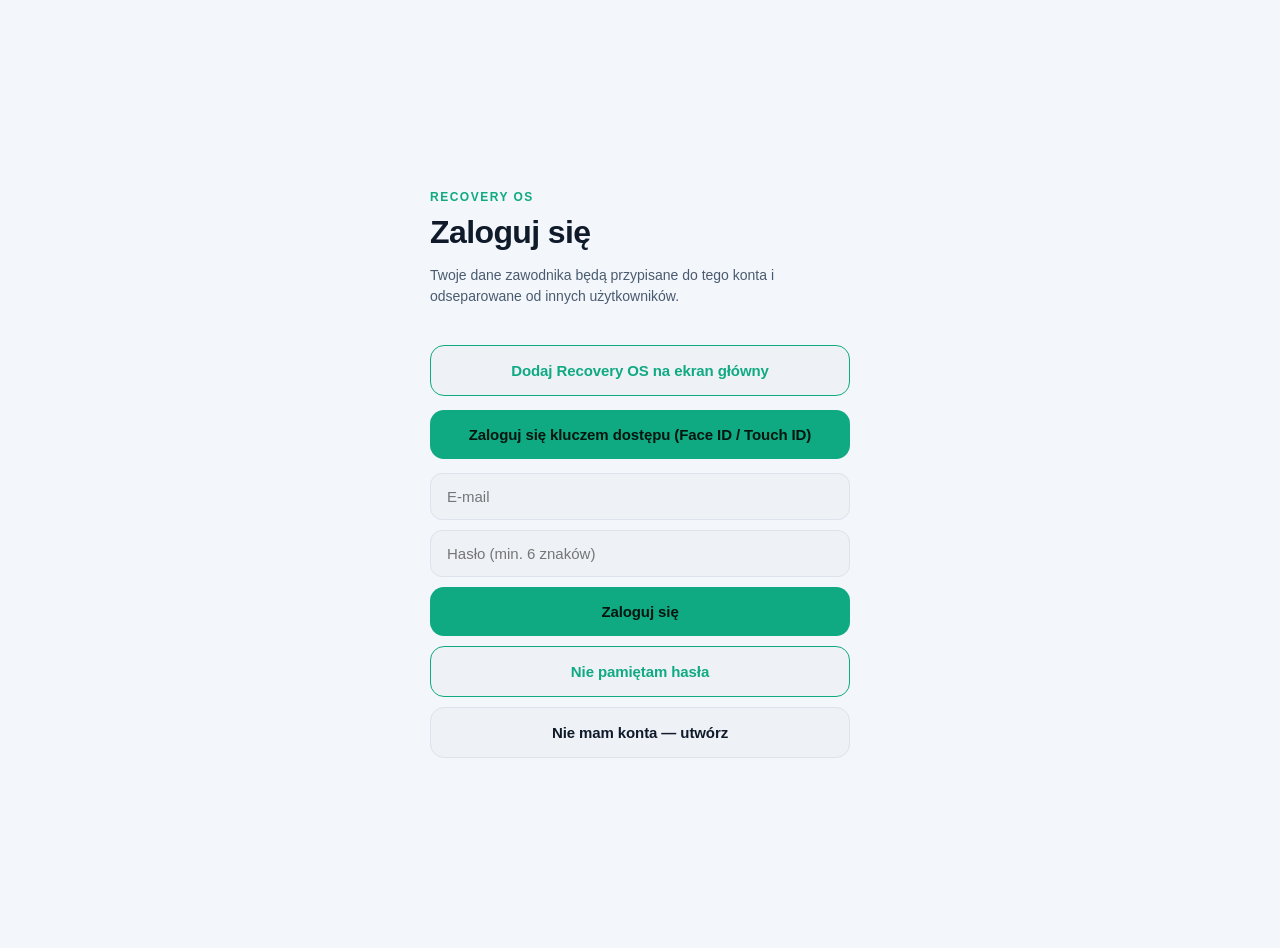
==== app/index.html @ 905522fc "Recovery OS 1.4.0: regulamin, polityka zgodna z aplikacja, pomoc, przywracanie danych, instrukcja in" ====
<!DOCTYPE html>
<html lang="pl">
<head>
<meta charset="utf-8" />
<meta name="viewport" content="width=device-width, initial-scale=1, viewport-fit=cover" />
<link rel="apple-touch-icon" href="[data-uri]" />
<meta name="apple-mobile-web-app-capable" content="yes" />
<meta name="apple-mobile-web-app-status-bar-style" content="black-translucent" />
<meta name="apple-mobile-web-app-title" content="Recovery OS" />
<meta name="theme-color" content="#0A0E13" />
<meta http-equiv="Cache-Control" content="no-cache, no-store, must-revalidate" />
<meta http-equiv="Pragma" content="no-cache" />
<meta http-equiv="Expires" content="0" />
<title>Recovery OS</title>
<style>
  /* 1.3.3: obcinanie w poziomie i blokada „przeciągnij, by odświeżyć” tylko na <html> (przechodzą na cały ekran).
     Wcześniej overflow-x: hidden na html I body robiło z <body> osobny obszar przewijania, a overscroll-behavior na nim
     mogło blokować przewijanie palcem po treści na Androidzie (działało tylko na dolnym pasku). clip nie tworzy obszaru przewijania. */
  html, body { margin: 0; padding: 0; background: transparent; width: 100%; }
  html { overflow-x: hidden; overscroll-behavior-y: none; }
  body { overflow-x: clip; -webkit-font-smoothing: antialiased; }
  #root { min-height: 100vh; }
  /* 1.0.5: powiększanie jest dozwolone; na ekranach dotykowych pola mają 16 px, żeby iOS nie powiększał widoku przy wpisywaniu */
  @media (pointer: coarse) { input, select, textarea { font-size: 16px !important; } }
  #boot {
    color: #9BA1AD; font-family: -apple-system, sans-serif; font-size: 14px;
    display: flex; align-items: center; justify-content: center;
    min-height: 100vh; text-align: center; padding: 24px;
  }
</style>
<script>
  /* 1.0.6: tło ekranu startowego zgodne z motywem (ten sam klucz co w aplikacji) */
  (function(){ try { var p = localStorage.getItem("ro_theme"); var light = p === "light" || (p !== "dark" && window.matchMedia && window.matchMedia("(prefers-color-scheme: light)").matches);
    document.documentElement.style.background = light ? "#F3F6FA" : "#0F1726"; document.documentElement.style.colorScheme = light ? "light" : "dark"; } catch (e) {} })();
</script>
<script>
/* ------------------------------------------------------------------
   Warstwa zapisu dla zwyklej przegladarki.
   W aplikacji Claude dane trzyma window.storage. Tutaj go nie ma,
   wiec podstawiamy localStorage z tym samym (asynchronicznym) API.
   UWAGA: to inne miejsce zapisu niz wersja w Claude — historia sie
   nie synchronizuje miedzy nimi.
------------------------------------------------------------------ */
(function () {
  var PREFIX = "recovery-os:";
  if (window.storage) return;
  window.storage = {
    get: function (key) {
      return new Promise(function (resolve, reject) {
        try {
          var raw = localStorage.getItem(PREFIX + key);
          if (raw === null) { reject(new Error("not found")); return; }
          resolve({ key: key, value: raw, shared: false });
        } catch (e) { reject(e); }
      });
    },
    set: function (key, value) {
      return new Promise(function (resolve, reject) {
        try {
          localStorage.setItem(PREFIX + key, value);
          resolve({ key: key, value: value, shared: false });
        } catch (e) { reject(e); }
      });
    },
    delete: function (key) {
      return new Promise(function (resolve) {
        localStorage.removeItem(PREFIX + key);
        resolve({ key: key, deleted: true, shared: false });
      });
    },
    list: function (prefix) {
      return new Promise(function (resolve) {
        var keys = [];
        for (var i = 0; i < localStorage.length; i++) {
          var k = localStorage.key(i);
          if (k && k.indexOf(PREFIX) === 0) {
            var bare = k.slice(PREFIX.length);
            if (!prefix || bare.indexOf(prefix) === 0) keys.push(bare);
          }
        }
        resolve({ keys: keys, prefix: prefix, shared: false });
      });
    }
  };
})();

function reportBootError(title, err, extra) {
  var boot = document.getElementById("boot");
  if (!boot || boot.dataset.reported) return;
  boot.dataset.reported = "1";
  var msg = (err && err.message) ? err.message : String(err);
  var stack = (err && err.stack) ? err.stack.split(String.fromCharCode(10)).slice(0, 6).join(String.fromCharCode(10)) : "";
  var NL = String.fromCharCode(10);
  boot.style.textAlign = "left";
  boot.style.fontFamily = "monospace";
  boot.style.fontSize = "12px";
  boot.style.whiteSpace = "pre-wrap";
  boot.style.wordBreak = "break-word";
  boot.textContent = title + ":" + NL + NL + msg + (extra ? NL + NL + extra : "") + (stack ? NL + NL + stack : "");
}
window.addEventListener("error", function (e) {
  reportBootError("Blad uruchomienia", e.error || new Error(e.message || "blad"),
    e.filename ? e.filename + ":" + e.lineno : null);
});
window.addEventListener("unhandledrejection", function (e) {
  reportBootError("Blad ladowania modulu", e.reason || new Error("nieznany"));
});
setTimeout(function () {
  var boot = document.getElementById("boot");
  if (boot && !boot.dataset.reported) {
    reportBootError("Aplikacja nie wystartowala w 15 sekund",
      new Error("Najczestsza przyczyna: brak internetu przy pierwszym otwarciu - biblioteki ladowane sa z sieci."),
      "Sprobuj odswiezyc przy dzialajacym polaczeniu.");
  }
}, 15000);
</script>
</head>
<body>
<div id="root"><div id="boot">Wczytywanie Recovery OS…</div></div>

<script>
// Wykrywamy link odzyskiwania PRZED uruchomieniem Supabase.
// Supabase może bardzo szybko przetworzyć hash i zmienić URL, więc nie
// możemy polegać wyłącznie na późniejszym odczycie window.location.
(function () {
  try {
    var hashText = String(window.location.hash || "").replace(/^#/, "");
    var queryText = String(window.location.search || "").replace(/^\?/, "");
    var hash = new URLSearchParams(hashText);
    var query = new URLSearchParams(queryText);
    var typeParam = hash.get("type") || query.get("type");
    var isRecovery = typeParam === "recovery";
    // Fallback tylko gdy Supabase w ogóle nie przekazał parametru "type" —
    // w przeciwnym razie linki potwierdzenia rejestracji (type=signup) albo
    // magic-link (type=magiclink) też mają access_token/refresh_token w hashu
    // i zostałyby błędnie potraktowane jako reset hasła.
    if (!typeParam && hash.get("access_token") && hash.get("refresh_token")) {
      isRecovery = true;
    }
    window.__recoveryOSRecoveryLink = !!isRecovery;
  } catch (_) {
    window.__recoveryOSRecoveryLink = false;
  }
})();
</script>

<script type="module">
(()=>{var MH=Object.create;var ob=Object.defineProperty;var FH=Object.getOwnPropertyDescriptor;var $H=Object.getOwnPropertyNames;var WH=Object.getPrototypeOf,UH=Object.prototype.hasOwnProperty;var K=(e,t)=>()=>{try{return t||e((t={exports:{}}).exports,t),t.exports}catch(n){throw t=0,n}},HH=(e,t)=>{for(var n in t)ob(e,n,{get:t[n],enumerable:!0})},qH=(e,t,n,r)=>{if(t&&typeof t=="object"||typeof t=="function")for(let a of $H(t))!UH.call(e,a)&&a!==n&&ob(e,a,{get:()=>t[a],enumerable:!(r=FH(t,a))||r.enumerable});return e};var ie=(e,t,n)=>(n=e!=null?MH(WH(e)):{},qH(t||!e||!e.__esModule?ob(n,"default",{value:e,enumerable:!0}):n,e));var Gj=K(Ve=>{"use strict";var Ad=Symbol.for("react.element"),KH=Symbol.for("react.portal"),GH=Symbol.for("react.fragment"),VH=Symbol.for("react.strict_mode"),ZH=Symbol.for("react.profiler"),YH=Symbol.for("react.provider"),JH=Symbol.for("react.context"),XH=Symbol.for("react.forward_ref"),QH=Symbol.for("react.suspense"),e6=Symbol.for("react.memo"),t6=Symbol.for("react.lazy"),Dj=Symbol.iterator;function n6(e){return e===null||typeof e!="object"?null:(e=Dj&&e[Dj]||e["@@iterator"],typeof e=="function"?e:null)}var Mj={isMounted:function(){return!1},enqueueForceUpdate:function(){},enqueueReplaceState:function(){},enqueueSetState:function(){}},Fj=Object.assign,$j={};function Zs(e,t,n){this.props=e,this.context=t,this.refs=$j,this.updater=n||Mj}Zs.prototype.isReactComponent={};Zs.prototype.setState=function(e,t){if(typeof e!="object"&&typeof e!="function"&&e!=null)throw Error("setState(...): takes an object of state variables to update or a function which returns an object of state variables.");this.updater.enqueueSetState(this,e,t,"setState")};Zs.prototype.forceUpdate=function(e){this.updater.enqueueForceUpdate(this,e,"forceUpdate")};function Wj(){}Wj.prototype=Zs.prototype;function lb(e,t,n){this.props=e,this.context=t,this.refs=$j,this.updater=n||Mj}var sb=lb.prototype=new Wj;sb.constructor=lb;Fj(sb,Zs.prototype);sb.isPureReactComponent=!0;var Bj=Array.isArray,Uj=Object.prototype.hasOwnProperty,cb={current:null},Hj={key:!0,ref:!0,__self:!0,__source:!0};function qj(e,t,n){var r,a={},i=null,l=null;if(t!=null)for(r in t.ref!==void 0&&(l=t.ref),t.key!==void 0&&(i=""+t.key),t)Uj.call(t,r)&&!Hj.hasOwnProperty(r)&&(a[r]=t[r]);var s=arguments.length-2;if(s===1)a.children=n;else if(1<s){for(var c=Array(s),u=0;u<s;u++)c[u]=arguments[u+2];a.children=c}if(e&&e.defaultProps)for(r in s=e.defaultProps,s)a[r]===void 0&&(a[r]=s[r]);return{$$typeof:Ad,type:e,key:i,ref:l,props:a,_owner:cb.current}}function r6(e,t){return{$$typeof:Ad,type:e.type,key:t,ref:e.ref,props:e.props,_owner:e._owner}}function ub(e){return typeof e=="object"&&e!==null&&e.$$typeof===Ad}function a6(e){var t={"=":"=0",":":"=2"};return"$"+e.replace(/[=:]/g,function(n){return t[n]})}var Nj=/\/+/g;function ib(e,t){return typeof e=="object"&&e!==null&&e.key!=null?a6(""+e.key):t.toString(36)}function Uh(e,t,n,r,a){var i=typeof e;(i==="undefined"||i==="boolean")&&(e=null);var l=!1;if(e===null)l=!0;else switch(i){case"string":case"number":l=!0;break;case"object":switch(e.$$typeof){case Ad:case KH:l=!0}}if(l)return l=e,a=a(l),e=r===""?"."+ib(l,0):r,Bj(a)?(n="",e!=null&&(n=e.replace(Nj,"$&/")+"/"),Uh(a,t,n,"",function(u){return u})):a!=null&&(ub(a)&&(a=r6(a,n+(!a.key||l&&l.key===a.key?"":(""+a.key).replace(Nj,"$&/")+"/")+e)),t.push(a)),1;if(l=0,r=r===""?".":r+":",Bj(e))for(var s=0;s<e.length;s++){i=e[s];var c=r+ib(i,s);l+=Uh(i,t,n,c,a)}else if(c=n6(e),typeof c=="function")for(e=c.call(e),s=0;!(i=e.next()).done;)i=i.value,c=r+ib(i,s++),l+=Uh(i,t,n,c,a);else if(i==="object")throw t=String(e),Error("Objects are not valid as a React child (found: "+(t==="[object Object]"?"object with keys {"+Object.keys(e).join(", ")+"}":t)+"). If you meant to render a collection of children, use an array instead.");return l}function Wh(e,t,n){if(e==null)return e;var r=[],a=0;return Uh(e,r,"","",function(i){return t.call(n,i,a++)}),r}function o6(e){if(e._status===-1){var t=e._result;t=t(),t.then(function(n){(e._status===0||e._status===-1)&&(e._status=1,e._result=n)},function(n){(e._status===0||e._status===-1)&&(e._status=2,e._result=n)}),e._status===-1&&(e._status=0,e._result=t)}if(e._status===1)return e._result.default;throw e._result}var tr={current:null},Hh={transition:null},i6={ReactCurrentDispatcher:tr,ReactCurrentBatchConfig:Hh,ReactCurrentOwner:cb};function Kj(){throw Error("act(...) is not supported in production builds of React.")}Ve.Children={map:Wh,forEach:function(e,t,n){Wh(e,function(){t.apply(this,arguments)},n)},count:function(e){var t=0;return Wh(e,function(){t++}),t},toArray:function(e){return Wh(e,function(t){return t})||[]},only:function(e){if(!ub(e))throw Error("React.Children.only expected to receive a single React element child.");return e}};Ve.Component=Zs;Ve.Fragment=GH;Ve.Profiler=ZH;Ve.PureComponent=lb;Ve.StrictMode=VH;Ve.Suspense=QH;Ve.__SECRET_INTERNALS_DO_NOT_USE_OR_YOU_WILL_BE_FIRED=i6;Ve.act=Kj;Ve.cloneElement=function(e,t,n){if(e==null)throw Error("React.cloneElement(...): The argument must be a React element, but you passed "+e+".");var r=Fj({},e.props),a=e.key,i=e.ref,l=e._owner;if(t!=null){if(t.ref!==void 0&&(i=t.ref,l=cb.current),t.key!==void 0&&(a=""+t.key),e.type&&e.type.defaultProps)var s=e.type.defaultProps;for(c in t)Uj.call(t,c)&&!Hj.hasOwnProperty(c)&&(r[c]=t[c]===void 0&&s!==void 0?s[c]:t[c])}var c=arguments.length-2;if(c===1)r.children=n;else if(1<c){s=Array(c);for(var u=0;u<c;u++)s[u]=arguments[u+2];r.children=s}return{$$typeof:Ad,type:e.type,key:a,ref:i,props:r,_owner:l}};Ve.createContext=function(e){return e={$$typeof:JH,_currentValue:e,_currentValue2:e,_threadCount:0,Provider:null,Consumer:null,_defaultValue:null,_globalName:null},e.Provider={$$typeof:YH,_context:e},e.Consumer=e};Ve.createElement=qj;Ve.createFactory=function(e){var t=qj.bind(null,e);return t.type=e,t};Ve.createRef=function(){return{current:null}};Ve.forwardRef=function(e){return{$$typeof:XH,render:e}};Ve.isValidElement=ub;Ve.lazy=function(e){return{$$typeof:t6,_payload:{_status:-1,_result:e},_init:o6}};Ve.memo=function(e,t){return{$$typeof:e6,type:e,compare:t===void 0?null:t}};Ve.startTransition=function(e){var t=Hh.transition;Hh.transition={};try{e()}finally{Hh.transition=t}};Ve.unstable_act=Kj;Ve.useCallback=function(e,t){return tr.current.useCallback(e,t)};Ve.useContext=function(e){return tr.current.useContext(e)};Ve.useDebugValue=function(){};Ve.useDeferredValue=function(e){return tr.current.useDeferredValue(e)};Ve.useEffect=function(e,t){return tr.current.useEffect(e,t)};Ve.useId=function(){return tr.current.useId()};Ve.useImperativeHandle=function(e,t,n){return tr.current.useImperativeHandle(e,t,n)};Ve.useInsertionEffect=function(e,t){return tr.current.useInsertionEffect(e,t)};Ve.useLayoutEffect=function(e,t){return tr.current.useLayoutEffect(e,t)};Ve.useMemo=function(e,t){return tr.current.useMemo(e,t)};Ve.useReducer=function(e,t,n){return tr.current.useReducer(e,t,n)};Ve.useRef=function(e){return tr.current.useRef(e)};Ve.useState=function(e){return tr.current.useState(e)};Ve.useSyncExternalStore=function(e,t,n){return tr.current.useSyncExternalStore(e,t,n)};Ve.useTransition=function(){return tr.current.useTransition()};Ve.version="18.3.1"});var $e=K((Zwe,Vj)=>{"use strict";Vj.exports=Gj()});var nr=K((Jwe,Yj)=>{var s6=Array.isArray;Yj.exports=s6});var db=K((Xwe,Jj)=>{var c6=typeof global=="object"&&global&&global.Object===Object&&global;Jj.exports=c6});var Ca=K((Qwe,Xj)=>{var u6=db(),d6=typeof self=="object"&&self&&self.Object===Object&&self,f6=u6||d6||Function("return this")();Xj.exports=f6});var Ys=K((e0e,Qj)=>{var p6=Ca(),m6=p6.Symbol;Qj.exports=m6});var rT=K((t0e,nT)=>{var eT=Ys(),tT=Object.prototype,h6=tT.hasOwnProperty,y6=tT.toString,_d=eT?eT.toStringTag:void 0;function g6(e){var t=h6.call(e,_d),n=e[_d];try{e[_d]=void 0;var r=!0}catch{}var a=y6.call(e);return r&&(t?e[_d]=n:delete e[_d]),a}nT.exports=g6});var oT=K((n0e,aT)=>{var v6=Object.prototype,w6=v6.toString;function b6(e){return w6.call(e)}aT.exports=b6});var to=K((r0e,sT)=>{var iT=Ys(),x6=rT(),k6=oT(),E6="[object Null]",z6="[object Undefined]",lT=iT?iT.toStringTag:void 0;function S6(e){return e==null?e===void 0?z6:E6:lT&&lT in Object(e)?x6(e):k6(e)}sT.exports=S6});var no=K((a0e,cT)=>{function C6(e){return e!=null&&typeof e=="object"}cT.exports=C6});var jl=K((o0e,uT)=>{var j6=to(),T6=no(),I6="[object Symbol]";function A6(e){return typeof e=="symbol"||T6(e)&&j6(e)==I6}uT.exports=A6});var qh=K((i0e,dT)=>{var _6=nr(),O6=jl(),L6=/\.|\[(?:[^[\]]*|(["'])(?:(?!\1)[^\\]|\\.)*?\1)\]/,P6=/^\w*$/;function R6(e,t){if(_6(e))return!1;var n=typeof e;return n=="number"||n=="symbol"||n=="boolean"||e==null||O6(e)?!0:P6.test(e)||!L6.test(e)||t!=null&&e in Object(t)}dT.exports=R6});var na=K((l0e,fT)=>{function D6(e){var t=typeof e;return e!=null&&(t=="object"||t=="function")}fT.exports=D6});var Kt=K((s0e,pT)=>{var B6=to(),N6=na(),M6="[object AsyncFunction]",F6="[object Function]",$6="[object GeneratorFunction]",W6="[object Proxy]";function U6(e){if(!N6(e))return!1;var t=B6(e);return t==F6||t==$6||t==M6||t==W6}pT.exports=U6});var hT=K((c0e,mT)=>{var H6=Ca(),q6=H6["__core-js_shared__"];mT.exports=q6});var vT=K((u0e,gT)=>{var fb=hT(),yT=(function(){var e=/[^.]+$/.exec(fb&&fb.keys&&fb.keys.IE_PROTO||"");return e?"Symbol(src)_1."+e:""})();function K6(e){return!!yT&&yT in e}gT.exports=K6});var pb=K((d0e,wT)=>{var G6=Function.prototype,V6=G6.toString;function Z6(e){if(e!=null){try{return V6.call(e)}catch{}try{return e+""}catch{}}return""}wT.exports=Z6});var xT=K((f0e,bT)=>{var Y6=Kt(),J6=vT(),X6=na(),Q6=pb(),eq=/[\\^$.*+?()[\]{}|]/g,tq=/^\[object .+?Constructor\]$/,nq=Function.prototype,rq=Object.prototype,aq=nq.toString,oq=rq.hasOwnProperty,iq=RegExp("^"+aq.call(oq).replace(eq,"\\$&").replace(/hasOwnProperty|(function).*?(?=\\\()| for .+?(?=\\\])/g,"$1.*?")+"$");function lq(e){if(!X6(e)||J6(e))return!1;var t=Y6(e)?iq:tq;return t.test(Q6(e))}bT.exports=lq});var ET=K((p0e,kT)=>{function sq(e,t){return e?.[t]}kT.exports=sq});var ki=K((m0e,zT)=>{var cq=xT(),uq=ET();function dq(e,t){var n=uq(e,t);return cq(n)?n:void 0}zT.exports=dq});var Od=K((h0e,ST)=>{var fq=ki(),pq=fq(Object,"create");ST.exports=pq});var TT=K((y0e,jT)=>{var CT=Od();function mq(){this.__data__=CT?CT(null):{},this.size=0}jT.exports=mq});var AT=K((g0e,IT)=>{function hq(e){var t=this.has(e)&&delete this.__data__[e];return this.size-=t?1:0,t}IT.exports=hq});var OT=K((v0e,_T)=>{var yq=Od(),gq="__lodash_hash_undefined__",vq=Object.prototype,wq=vq.hasOwnProperty;function bq(e){var t=this.__data__;if(yq){var n=t[e];return n===gq?void 0:n}return wq.call(t,e)?t[e]:void 0}_T.exports=bq});var PT=K((w0e,LT)=>{var xq=Od(),kq=Object.prototype,Eq=kq.hasOwnProperty;function zq(e){var t=this.__data__;return xq?t[e]!==void 0:Eq.call(t,e)}LT.exports=zq});var DT=K((b0e,RT)=>{var Sq=Od(),Cq="__lodash_hash_undefined__";function jq(e,t){var n=this.__data__;return this.size+=this.has(e)?0:1,n[e]=Sq&&t===void 0?Cq:t,this}RT.exports=jq});var NT=K((x0e,BT)=>{var Tq=TT(),Iq=AT(),Aq=OT(),_q=PT(),Oq=DT();function Js(e){var t=-1,n=e==null?0:e.length;for(this.clear();++t<n;){var r=e[t];this.set(r[0],r[1])}}Js.prototype.clear=Tq;Js.prototype.delete=Iq;Js.prototype.get=Aq;Js.prototype.has=_q;Js.prototype.set=Oq;BT.exports=Js});var FT=K((k0e,MT)=>{function Lq(){this.__data__=[],this.size=0}MT.exports=Lq});var Kh=K((E0e,$T)=>{function Pq(e,t){return e===t||e!==e&&t!==t}$T.exports=Pq});var Ld=K((z0e,WT)=>{var Rq=Kh();function Dq(e,t){for(var n=e.length;n--;)if(Rq(e[n][0],t))return n;return-1}WT.exports=Dq});var HT=K((S0e,UT)=>{var Bq=Ld(),Nq=Array.prototype,Mq=Nq.splice;function Fq(e){var t=this.__data__,n=Bq(t,e);if(n<0)return!1;var r=t.length-1;return n==r?t.pop():Mq.call(t,n,1),--this.size,!0}UT.exports=Fq});var KT=K((C0e,qT)=>{var $q=Ld();function Wq(e){var t=this.__data__,n=$q(t,e);return n<0?void 0:t[n][1]}qT.exports=Wq});var VT=K((j0e,GT)=>{var Uq=Ld();function Hq(e){return Uq(this.__data__,e)>-1}GT.exports=Hq});var YT=K((T0e,ZT)=>{var qq=Ld();function Kq(e,t){var n=this.__data__,r=qq(n,e);return r<0?(++this.size,n.push([e,t])):n[r][1]=t,this}ZT.exports=Kq});var Pd=K((I0e,JT)=>{var Gq=FT(),Vq=HT(),Zq=KT(),Yq=VT(),Jq=YT();function Xs(e){var t=-1,n=e==null?0:e.length;for(this.clear();++t<n;){var r=e[t];this.set(r[0],r[1])}}Xs.prototype.clear=Gq;Xs.prototype.delete=Vq;Xs.prototype.get=Zq;Xs.prototype.has=Yq;Xs.prototype.set=Jq;JT.exports=Xs});var Gh=K((A0e,XT)=>{var Xq=ki(),Qq=Ca(),e7=Xq(Qq,"Map");XT.exports=e7});var tI=K((_0e,eI)=>{var QT=NT(),t7=Pd(),n7=Gh();function r7(){this.size=0,this.__data__={hash:new QT,map:new(n7||t7),string:new QT}}eI.exports=r7});var rI=K((O0e,nI)=>{function a7(e){var t=typeof e;return t=="string"||t=="number"||t=="symbol"||t=="boolean"?e!=="__proto__":e===null}nI.exports=a7});var Rd=K((L0e,aI)=>{var o7=rI();function i7(e,t){var n=e.__data__;return o7(t)?n[typeof t=="string"?"string":"hash"]:n.map}aI.exports=i7});var iI=K((P0e,oI)=>{var l7=Rd();function s7(e){var t=l7(this,e).delete(e);return this.size-=t?1:0,t}oI.exports=s7});var sI=K((R0e,lI)=>{var c7=Rd();function u7(e){return c7(this,e).get(e)}lI.exports=u7});var uI=K((D0e,cI)=>{var d7=Rd();function f7(e){return d7(this,e).has(e)}cI.exports=f7});var fI=K((B0e,dI)=>{var p7=Rd();function m7(e,t){var n=p7(this,e),r=n.size;return n.set(e,t),this.size+=n.size==r?0:1,this}dI.exports=m7});var Vh=K((N0e,pI)=>{var h7=tI(),y7=iI(),g7=sI(),v7=uI(),w7=fI();function Qs(e){var t=-1,n=e==null?0:e.length;for(this.clear();++t<n;){var r=e[t];this.set(r[0],r[1])}}Qs.prototype.clear=h7;Qs.prototype.delete=y7;Qs.prototype.get=g7;Qs.prototype.has=v7;Qs.prototype.set=w7;pI.exports=Qs});var hb=K((M0e,hI)=>{var mI=Vh(),b7="Expected a function";function mb(e,t){if(typeof e!="function"||t!=null&&typeof t!="function")throw new TypeError(b7);var n=function(){var r=arguments,a=t?t.apply(this,r):r[0],i=n.cache;if(i.has(a))return i.get(a);var l=e.apply(this,r);return n.cache=i.set(a,l)||i,l};return n.cache=new(mb.Cache||mI),n}mb.Cache=mI;hI.exports=mb});var gI=K((F0e,yI)=>{var x7=hb(),k7=500;function E7(e){var t=x7(e,function(r){return n.size===k7&&n.clear(),r}),n=t.cache;return t}yI.exports=E7});var wI=K(($0e,vI)=>{var z7=gI(),S7=/[^.[\]]+|\[(?:(-?\d+(?:\.\d+)?)|(["'])((?:(?!\2)[^\\]|\\.)*?)\2)\]|(?=(?:\.|\[\])(?:\.|\[\]|$))/g,C7=/\\(\\)?/g,j7=z7(function(e){var t=[];return e.charCodeAt(0)===46&&t.push(""),e.replace(S7,function(n,r,a,i){t.push(a?i.replace(C7,"$1"):r||n)}),t});vI.exports=j7});var Zh=K((W0e,bI)=>{function T7(e,t){for(var n=-1,r=e==null?0:e.length,a=Array(r);++n<r;)a[n]=t(e[n],n,e);return a}bI.exports=T7});var CI=K((U0e,SI)=>{var xI=Ys(),I7=Zh(),A7=nr(),_7=jl(),O7=1/0,kI=xI?xI.prototype:void 0,EI=kI?kI.toString:void 0;function zI(e){if(typeof e=="string")return e;if(A7(e))return I7(e,zI)+"";if(_7(e))return EI?EI.call(e):"";var t=e+"";return t=="0"&&1/e==-O7?"-0":t}SI.exports=zI});var yb=K((H0e,jI)=>{var L7=CI();function P7(e){return e==null?"":L7(e)}jI.exports=P7});var gb=K((q0e,TI)=>{var R7=nr(),D7=qh(),B7=wI(),N7=yb();function M7(e,t){return R7(e)?e:D7(e,t)?[e]:B7(N7(e))}TI.exports=M7});var Dd=K((K0e,II)=>{var F7=jl(),$7=1/0;function W7(e){if(typeof e=="string"||F7(e))return e;var t=e+"";return t=="0"&&1/e==-$7?"-0":t}II.exports=W7});var Yh=K((G0e,AI)=>{var U7=gb(),H7=Dd();function q7(e,t){t=U7(t,e);for(var n=0,r=t.length;e!=null&&n<r;)e=e[H7(t[n++])];return n&&n==r?e:void 0}AI.exports=q7});var Tl=K((V0e,_I)=>{var K7=Yh();function G7(e,t,n){var r=e==null?void 0:K7(e,t);return r===void 0?n:r}_I.exports=G7});var ja=K((Z0e,OI)=>{function V7(e){return e==null}OI.exports=V7});var Jh=K((Y0e,LI)=>{var Z7=to(),Y7=nr(),J7=no(),X7="[object String]";function Q7(e){return typeof e=="string"||!Y7(e)&&J7(e)&&Z7(e)==X7}LI.exports=Q7});var RI=K(ct=>{"use strict";var yn=typeof Symbol=="function"&&Symbol.for,vb=yn?Symbol.for("react.element"):60103,wb=yn?Symbol.for("react.portal"):60106,Xh=yn?Symbol.for("react.fragment"):60107,Qh=yn?Symbol.for("react.strict_mode"):60108,ey=yn?Symbol.for("react.profiler"):60114,ty=yn?Symbol.for("react.provider"):60109,ny=yn?Symbol.for("react.context"):60110,bb=yn?Symbol.for("react.async_mode"):60111,ry=yn?Symbol.for("react.concurrent_mode"):60111,ay=yn?Symbol.for("react.forward_ref"):60112,oy=yn?Symbol.for("react.suspense"):60113,eK=yn?Symbol.for("react.suspense_list"):60120,iy=yn?Symbol.for("react.memo"):60115,ly=yn?Symbol.for("react.lazy"):60116,tK=yn?Symbol.for("react.block"):60121,nK=yn?Symbol.for("react.fundamental"):60117,rK=yn?Symbol.for("react.responder"):60118,aK=yn?Symbol.for("react.scope"):60119;function Or(e){if(typeof e=="object"&&e!==null){var t=e.$$typeof;switch(t){case vb:switch(e=e.type,e){case bb:case ry:case Xh:case ey:case Qh:case oy:return e;default:switch(e=e&&e.$$typeof,e){case ny:case ay:case ly:case iy:case ty:return e;default:return t}}case wb:return t}}}function PI(e){return Or(e)===ry}ct.AsyncMode=bb;ct.ConcurrentMode=ry;ct.ContextConsumer=ny;ct.ContextProvider=ty;ct.Element=vb;ct.ForwardRef=ay;ct.Fragment=Xh;ct.Lazy=ly;ct.Memo=iy;ct.Portal=wb;ct.Profiler=ey;ct.StrictMode=Qh;ct.Suspense=oy;ct.isAsyncMode=function(e){return PI(e)||Or(e)===bb};ct.isConcurrentMode=PI;ct.isContextConsumer=function(e){return Or(e)===ny};ct.isContextProvider=function(e){return Or(e)===ty};ct.isElement=function(e){return typeof e=="object"&&e!==null&&e.$$typeof===vb};ct.isForwardRef=function(e){return Or(e)===ay};ct.isFragment=function(e){return Or(e)===Xh};ct.isLazy=function(e){return Or(e)===ly};ct.isMemo=function(e){return Or(e)===iy};ct.isPortal=function(e){return Or(e)===wb};ct.isProfiler=function(e){return Or(e)===ey};ct.isStrictMode=function(e){return Or(e)===Qh};ct.isSuspense=function(e){return Or(e)===oy};ct.isValidElementType=function(e){return typeof e=="string"||typeof e=="function"||e===Xh||e===ry||e===ey||e===Qh||e===oy||e===eK||typeof e=="object"&&e!==null&&(e.$$typeof===ly||e.$$typeof===iy||e.$$typeof===ty||e.$$typeof===ny||e.$$typeof===ay||e.$$typeof===nK||e.$$typeof===rK||e.$$typeof===aK||e.$$typeof===tK)};ct.typeOf=Or});var xb=K((X0e,DI)=>{"use strict";DI.exports=RI()});var kb=K((Q0e,BI)=>{var oK=to(),iK=no(),lK="[object Number]";function sK(e){return typeof e=="number"||iK(e)&&oK(e)==lK}BI.exports=sK});var Eb=K((ebe,NI)=>{var cK=kb();function uK(e){return cK(e)&&e!=+e}NI.exports=uK});var rA=K((hbe,nA)=>{function jK(e,t,n){var r=-1,a=e.length;t<0&&(t=-t>a?0:a+t),n=n>a?a:n,n<0&&(n+=a),a=t>n?0:n-t>>>0,t>>>=0;for(var i=Array(a);++r<a;)i[r]=e[r+t];return i}nA.exports=jK});var oA=K((ybe,aA)=>{var TK=rA();function IK(e,t,n){var r=e.length;return n=n===void 0?r:n,!t&&n>=r?e:TK(e,t,n)}aA.exports=IK});var Db=K((gbe,iA)=>{var AK="\\ud800-\\udfff",_K="\\u0300-\\u036f",OK="\\ufe20-\\ufe2f",LK="\\u20d0-\\u20ff",PK=_K+OK+LK,RK="\\ufe0e\\ufe0f",DK="\\u200d",BK=RegExp("["+DK+AK+PK+RK+"]");function NK(e){return BK.test(e)}iA.exports=NK});var sA=K((vbe,lA)=>{function MK(e){return e.split("")}lA.exports=MK});var yA=K((wbe,hA)=>{var cA="\\ud800-\\udfff",FK="\\u0300-\\u036f",$K="\\ufe20-\\ufe2f",WK="\\u20d0-\\u20ff",UK=FK+$K+WK,HK="\\ufe0e\\ufe0f",qK="["+cA+"]",Bb="["+UK+"]",Nb="\\ud83c[\\udffb-\\udfff]",KK="(?:"+Bb+"|"+Nb+")",uA="[^"+cA+"]",dA="(?:\\ud83c[\\udde6-\\uddff]){2}",fA="[\\ud800-\\udbff][\\udc00-\\udfff]",GK="\\u200d",pA=KK+"?",mA="["+HK+"]?",VK="(?:"+GK+"(?:"+[uA,dA,fA].join("|")+")"+mA+pA+")*",ZK=mA+pA+VK,YK="(?:"+[uA+Bb+"?",Bb,dA,fA,qK].join("|")+")",JK=RegExp(Nb+"(?="+Nb+")|"+YK+ZK,"g");function XK(e){return e.match(JK)||[]}hA.exports=XK});var vA=K((bbe,gA)=>{var QK=sA(),e9=Db(),t9=yA();function n9(e){return e9(e)?t9(e):QK(e)}gA.exports=n9});var bA=K((xbe,wA)=>{var r9=oA(),a9=Db(),o9=vA(),i9=yb();function l9(e){return function(t){t=i9(t);var n=a9(t)?o9(t):void 0,r=n?n[0]:t.charAt(0),a=n?r9(n,1).join(""):t.slice(1);return r[e]()+a}}wA.exports=l9});var py=K((kbe,xA)=>{var s9=bA(),c9=s9("toUpperCase");xA.exports=c9});var GA=K((zxe,KA)=>{var N9=Pd();function M9(){this.__data__=new N9,this.size=0}KA.exports=M9});var ZA=K((Sxe,VA)=>{function F9(e){var t=this.__data__,n=t.delete(e);return this.size=t.size,n}VA.exports=F9});var JA=K((Cxe,YA)=>{function $9(e){return this.__data__.get(e)}YA.exports=$9});var QA=K((jxe,XA)=>{function W9(e){return this.__data__.has(e)}XA.exports=W9});var t_=K((Txe,e_)=>{var U9=Pd(),H9=Gh(),q9=Vh(),K9=200;function G9(e,t){var n=this.__data__;if(n instanceof U9){var r=n.__data__;if(!H9||r.length<K9-1)return r.push([e,t]),this.size=++n.size,this;n=this.__data__=new q9(r)}return n.set(e,t),this.size=n.size,this}e_.exports=G9});var v1=K((Ixe,n_)=>{var V9=Pd(),Z9=GA(),Y9=ZA(),J9=JA(),X9=QA(),Q9=t_();function fc(e){var t=this.__data__=new V9(e);this.size=t.size}fc.prototype.clear=Z9;fc.prototype.delete=Y9;fc.prototype.get=J9;fc.prototype.has=X9;fc.prototype.set=Q9;n_.exports=fc});var a_=K((Axe,r_)=>{var eG="__lodash_hash_undefined__";function tG(e){return this.__data__.set(e,eG),this}r_.exports=tG});var i_=K((_xe,o_)=>{function nG(e){return this.__data__.has(e)}o_.exports=nG});var w1=K((Oxe,l_)=>{var rG=Vh(),aG=a_(),oG=i_();function ky(e){var t=-1,n=e==null?0:e.length;for(this.__data__=new rG;++t<n;)this.add(e[t])}ky.prototype.add=ky.prototype.push=aG;ky.prototype.has=oG;l_.exports=ky});var b1=K((Lxe,s_)=>{function iG(e,t){for(var n=-1,r=e==null?0:e.length;++n<r;)if(t(e[n],n,e))return!0;return!1}s_.exports=iG});var x1=K((Pxe,c_)=>{function lG(e,t){return e.has(t)}c_.exports=lG});var k1=K((Rxe,u_)=>{var sG=w1(),cG=b1(),uG=x1(),dG=1,fG=2;function pG(e,t,n,r,a,i){var l=n&dG,s=e.length,c=t.length;if(s!=c&&!(l&&c>s))return!1;var u=i.get(e),f=i.get(t);if(u&&f)return u==t&&f==e;var p=-1,m=!0,h=n&fG?new sG:void 0;for(i.set(e,t),i.set(t,e);++p<s;){var y=e[p],g=t[p];if(r)var v=l?r(g,y,p,t,e,i):r(y,g,p,e,t,i);if(v!==void 0){if(v)continue;m=!1;break}if(h){if(!cG(t,function(w,b){if(!uG(h,b)&&(y===w||a(y,w,n,r,i)))return h.push(b)})){m=!1;break}}else if(!(y===g||a(y,g,n,r,i))){m=!1;break}}return i.delete(e),i.delete(t),m}u_.exports=pG});var f_=K((Dxe,d_)=>{var mG=Ca(),hG=mG.Uint8Array;d_.exports=hG});var m_=K((Bxe,p_)=>{function yG(e){var t=-1,n=Array(e.size);return e.forEach(function(r,a){n[++t]=[a,r]}),n}p_.exports=yG});var Ey=K((Nxe,h_)=>{function gG(e){var t=-1,n=Array(e.size);return e.forEach(function(r){n[++t]=r}),n}h_.exports=gG});var b_=K((Mxe,w_)=>{var y_=Ys(),g_=f_(),vG=Kh(),wG=k1(),bG=m_(),xG=Ey(),kG=1,EG=2,zG="[object Boolean]",SG="[object Date]",CG="[object Error]",jG="[object Map]",TG="[object Number]",IG="[object RegExp]",AG="[object Set]",_G="[object String]",OG="[object Symbol]",LG="[object ArrayBuffer]",PG="[object DataView]",v_=y_?y_.prototype:void 0,E1=v_?v_.valueOf:void 0;function RG(e,t,n,r,a,i,l){switch(n){case PG:if(e.byteLength!=t.byteLength||e.byteOffset!=t.byteOffset)return!1;e=e.buffer,t=t.buffer;case LG:return!(e.byteLength!=t.byteLength||!i(new g_(e),new g_(t)));case zG:case SG:case TG:return vG(+e,+t);case CG:return e.name==t.name&&e.message==t.message;case IG:case _G:return e==t+"";case jG:var s=bG;case AG:var c=r&kG;if(s||(s=xG),e.size!=t.size&&!c)return!1;var u=l.get(e);if(u)return u==t;r|=EG,l.set(e,t);var f=wG(s(e),s(t),r,a,i,l);return l.delete(e),f;case OG:if(E1)return E1.call(e)==E1.call(t)}return!1}w_.exports=RG});var z1=K((Fxe,x_)=>{function DG(e,t){for(var n=-1,r=t.length,a=e.length;++n<r;)e[a+n]=t[n];return e}x_.exports=DG});var E_=K(($xe,k_)=>{var BG=z1(),NG=nr();function MG(e,t,n){var r=t(e);return NG(e)?r:BG(r,n(e))}k_.exports=MG});var S_=K((Wxe,z_)=>{function FG(e,t){for(var n=-1,r=e==null?0:e.length,a=0,i=[];++n<r;){var l=e[n];t(l,n,e)&&(i[a++]=l)}return i}z_.exports=FG});var j_=K((Uxe,C_)=>{function $G(){return[]}C_.exports=$G});var A_=K((Hxe,I_)=>{var WG=S_(),UG=j_(),HG=Object.prototype,qG=HG.propertyIsEnumerable,T_=Object.getOwnPropertySymbols,KG=T_?function(e){return e==null?[]:(e=Object(e),WG(T_(e),function(t){return qG.call(e,t)}))}:UG;I_.exports=KG});var O_=K((qxe,__)=>{function GG(e,t){for(var n=-1,r=Array(e);++n<e;)r[n]=t(n);return r}__.exports=GG});var P_=K((Kxe,L_)=>{var VG=to(),ZG=no(),YG="[object Arguments]";function JG(e){return ZG(e)&&VG(e)==YG}L_.exports=JG});var zy=K((Gxe,B_)=>{var R_=P_(),XG=no(),D_=Object.prototype,QG=D_.hasOwnProperty,eV=D_.propertyIsEnumerable,tV=R_((function(){return arguments})())?R_:function(e){return XG(e)&&QG.call(e,"callee")&&!eV.call(e,"callee")};B_.exports=tV});var M_=K((Vxe,N_)=>{function nV(){return!1}N_.exports=nV});var S1=K((Ud,pc)=>{var rV=Ca(),aV=M_(),W_=typeof Ud=="object"&&Ud&&!Ud.nodeType&&Ud,F_=W_&&typeof pc=="object"&&pc&&!pc.nodeType&&pc,oV=F_&&F_.exports===W_,$_=oV?rV.Buffer:void 0,iV=$_?$_.isBuffer:void 0,lV=iV||aV;pc.exports=lV});var Sy=K((Zxe,U_)=>{var sV=9007199254740991,cV=/^(?:0|[1-9]\d*)$/;function uV(e,t){var n=typeof e;return t=t??sV,!!t&&(n=="number"||n!="symbol"&&cV.test(e))&&e>-1&&e%1==0&&e<t}U_.exports=uV});var Cy=K((Yxe,H_)=>{var dV=9007199254740991;function fV(e){return typeof e=="number"&&e>-1&&e%1==0&&e<=dV}H_.exports=fV});var K_=K((Jxe,q_)=>{var pV=to(),mV=Cy(),hV=no(),yV="[object Arguments]",gV="[object Array]",vV="[object Boolean]",wV="[object Date]",bV="[object Error]",xV="[object Function]",kV="[object Map]",EV="[object Number]",zV="[object Object]",SV="[object RegExp]",CV="[object Set]",jV="[object String]",TV="[object WeakMap]",IV="[object ArrayBuffer]",AV="[object DataView]",_V="[object Float32Array]",OV="[object Float64Array]",LV="[object Int8Array]",PV="[object Int16Array]",RV="[object Int32Array]",DV="[object Uint8Array]",BV="[object Uint8ClampedArray]",NV="[object Uint16Array]",MV="[object Uint32Array]",St={};St[_V]=St[OV]=St[LV]=St[PV]=St[RV]=St[DV]=St[BV]=St[NV]=St[MV]=!0;St[yV]=St[gV]=St[IV]=St[vV]=St[AV]=St[wV]=St[bV]=St[xV]=St[kV]=St[EV]=St[zV]=St[SV]=St[CV]=St[jV]=St[TV]=!1;function FV(e){return hV(e)&&mV(e.length)&&!!St[pV(e)]}q_.exports=FV});var C1=K((Xxe,G_)=>{function $V(e){return function(t){return e(t)}}G_.exports=$V});var Z_=K((Hd,mc)=>{var WV=db(),V_=typeof Hd=="object"&&Hd&&!Hd.nodeType&&Hd,qd=V_&&typeof mc=="object"&&mc&&!mc.nodeType&&mc,UV=qd&&qd.exports===V_,j1=UV&&WV.process,HV=(function(){try{var e=qd&&qd.require&&qd.require("util").types;return e||j1&&j1.binding&&j1.binding("util")}catch{}})();mc.exports=HV});var T1=K((Qxe,X_)=>{var qV=K_(),KV=C1(),Y_=Z_(),J_=Y_&&Y_.isTypedArray,GV=J_?KV(J_):qV;X_.exports=GV});var eO=K((eke,Q_)=>{var VV=O_(),ZV=zy(),YV=nr(),JV=S1(),XV=Sy(),QV=T1(),eZ=Object.prototype,tZ=eZ.hasOwnProperty;function nZ(e,t){var n=YV(e),r=!n&&ZV(e),a=!n&&!r&&JV(e),i=!n&&!r&&!a&&QV(e),l=n||r||a||i,s=l?VV(e.length,String):[],c=s.length;for(var u in e)(t||tZ.call(e,u))&&!(l&&(u=="length"||a&&(u=="offset"||u=="parent")||i&&(u=="buffer"||u=="byteLength"||u=="byteOffset")||XV(u,c)))&&s.push(u);return s}Q_.exports=nZ});var nO=K((tke,tO)=>{var rZ=Object.prototype;function aZ(e){var t=e&&e.constructor,n=typeof t=="function"&&t.prototype||rZ;return e===n}tO.exports=aZ});var I1=K((nke,rO)=>{function oZ(e,t){return function(n){return e(t(n))}}rO.exports=oZ});var oO=K((rke,aO)=>{var iZ=I1(),lZ=iZ(Object.keys,Object);aO.exports=lZ});var lO=K((ake,iO)=>{var sZ=nO(),cZ=oO(),uZ=Object.prototype,dZ=uZ.hasOwnProperty;function fZ(e){if(!sZ(e))return cZ(e);var t=[];for(var n in Object(e))dZ.call(e,n)&&n!="constructor"&&t.push(n);return t}iO.exports=fZ});var hc=K((oke,sO)=>{var pZ=Kt(),mZ=Cy();function hZ(e){return e!=null&&mZ(e.length)&&!pZ(e)}sO.exports=hZ});var Kd=K((ike,cO)=>{var yZ=eO(),gZ=lO(),vZ=hc();function wZ(e){return vZ(e)?yZ(e):gZ(e)}cO.exports=wZ});var dO=K((lke,uO)=>{var bZ=E_(),xZ=A_(),kZ=Kd();function EZ(e){return bZ(e,kZ,xZ)}uO.exports=EZ});var mO=K((ske,pO)=>{var fO=dO(),zZ=1,SZ=Object.prototype,CZ=SZ.hasOwnProperty;function jZ(e,t,n,r,a,i){var l=n&zZ,s=fO(e),c=s.length,u=fO(t),f=u.length;if(c!=f&&!l)return!1;for(var p=c;p--;){var m=s[p];if(!(l?m in t:CZ.call(t,m)))return!1}var h=i.get(e),y=i.get(t);if(h&&y)return h==t&&y==e;var g=!0;i.set(e,t),i.set(t,e);for(var v=l;++p<c;){m=s[p];var w=e[m],b=t[m];if(r)var k=l?r(b,w,m,t,e,i):r(w,b,m,e,t,i);if(!(k===void 0?w===b||a(w,b,n,r,i):k)){g=!1;break}v||(v=m=="constructor")}if(g&&!v){var x=e.constructor,E=t.constructor;x!=E&&"constructor"in e&&"constructor"in t&&!(typeof x=="function"&&x instanceof x&&typeof E=="function"&&E instanceof E)&&(g=!1)}return i.delete(e),i.delete(t),g}pO.exports=jZ});var yO=K((cke,hO)=>{var TZ=ki(),IZ=Ca(),AZ=TZ(IZ,"DataView");hO.exports=AZ});var vO=K((uke,gO)=>{var _Z=ki(),OZ=Ca(),LZ=_Z(OZ,"Promise");gO.exports=LZ});var A1=K((dke,wO)=>{var PZ=ki(),RZ=Ca(),DZ=PZ(RZ,"Set");wO.exports=DZ});var xO=K((fke,bO)=>{var BZ=ki(),NZ=Ca(),MZ=BZ(NZ,"WeakMap");bO.exports=MZ});var IO=K((pke,TO)=>{var _1=yO(),O1=Gh(),L1=vO(),P1=A1(),R1=xO(),jO=to(),yc=pb(),kO="[object Map]",FZ="[object Object]",EO="[object Promise]",zO="[object Set]",SO="[object WeakMap]",CO="[object DataView]",$Z=yc(_1),WZ=yc(O1),UZ=yc(L1),HZ=yc(P1),qZ=yc(R1),Pl=jO;(_1&&Pl(new _1(new ArrayBuffer(1)))!=CO||O1&&Pl(new O1)!=kO||L1&&Pl(L1.resolve())!=EO||P1&&Pl(new P1)!=zO||R1&&Pl(new R1)!=SO)&&(Pl=function(e){var t=jO(e),n=t==FZ?e.constructor:void 0,r=n?yc(n):"";if(r)switch(r){case $Z:return CO;case WZ:return kO;case UZ:return EO;case HZ:return zO;case qZ:return SO}return t});TO.exports=Pl});var BO=K((mke,DO)=>{var D1=v1(),KZ=k1(),GZ=b_(),VZ=mO(),AO=IO(),_O=nr(),OO=S1(),ZZ=T1(),YZ=1,LO="[object Arguments]",PO="[object Array]",jy="[object Object]",JZ=Object.prototype,RO=JZ.hasOwnProperty;function XZ(e,t,n,r,a,i){var l=_O(e),s=_O(t),c=l?PO:AO(e),u=s?PO:AO(t);c=c==LO?jy:c,u=u==LO?jy:u;var f=c==jy,p=u==jy,m=c==u;if(m&&OO(e)){if(!OO(t))return!1;l=!0,f=!1}if(m&&!f)return i||(i=new D1),l||ZZ(e)?KZ(e,t,n,r,a,i):GZ(e,t,c,n,r,a,i);if(!(n&YZ)){var h=f&&RO.call(e,"__wrapped__"),y=p&&RO.call(t,"__wrapped__");if(h||y){var g=h?e.value():e,v=y?t.value():t;return i||(i=new D1),a(g,v,n,r,i)}}return m?(i||(i=new D1),VZ(e,t,n,r,a,i)):!1}DO.exports=XZ});var Ty=K((hke,FO)=>{var QZ=BO(),NO=no();function MO(e,t,n,r,a){return e===t?!0:e==null||t==null||!NO(e)&&!NO(t)?e!==e&&t!==t:QZ(e,t,n,r,MO,a)}FO.exports=MO});var WO=K((yke,$O)=>{var eY=v1(),tY=Ty(),nY=1,rY=2;function aY(e,t,n,r){var a=n.length,i=a,l=!r;if(e==null)return!i;for(e=Object(e);a--;){var s=n[a];if(l&&s[2]?s[1]!==e[s[0]]:!(s[0]in e))return!1}for(;++a<i;){s=n[a];var c=s[0],u=e[c],f=s[1];if(l&&s[2]){if(u===void 0&&!(c in e))return!1}else{var p=new eY;if(r)var m=r(u,f,c,e,t,p);if(!(m===void 0?tY(f,u,nY|rY,r,p):m))return!1}}return!0}$O.exports=aY});var B1=K((gke,UO)=>{var oY=na();function iY(e){return e===e&&!oY(e)}UO.exports=iY});var qO=K((vke,HO)=>{var lY=B1(),sY=Kd();function cY(e){for(var t=sY(e),n=t.length;n--;){var r=t[n],a=e[r];t[n]=[r,a,lY(a)]}return t}HO.exports=cY});var N1=K((wke,KO)=>{function uY(e,t){return function(n){return n==null?!1:n[e]===t&&(t!==void 0||e in Object(n))}}KO.exports=uY});var VO=K((bke,GO)=>{var dY=WO(),fY=qO(),pY=N1();function mY(e){var t=fY(e);return t.length==1&&t[0][2]?pY(t[0][0],t[0][1]):function(n){return n===e||dY(n,e,t)}}GO.exports=mY});var YO=K((xke,ZO)=>{function hY(e,t){return e!=null&&t in Object(e)}ZO.exports=hY});var XO=K((kke,JO)=>{var yY=gb(),gY=zy(),vY=nr(),wY=Sy(),bY=Cy(),xY=Dd();function kY(e,t,n){t=yY(t,e);for(var r=-1,a=t.length,i=!1;++r<a;){var l=xY(t[r]);if(!(i=e!=null&&n(e,l)))break;e=e[l]}return i||++r!=a?i:(a=e==null?0:e.length,!!a&&bY(a)&&wY(l,a)&&(vY(e)||gY(e)))}JO.exports=kY});var eL=K((Eke,QO)=>{var EY=YO(),zY=XO();function SY(e,t){return e!=null&&zY(e,t,EY)}QO.exports=SY});var nL=K((zke,tL)=>{var CY=Ty(),jY=Tl(),TY=eL(),IY=qh(),AY=B1(),_Y=N1(),OY=Dd(),LY=1,PY=2;function RY(e,t){return IY(e)&&AY(t)?_Y(OY(e),t):function(n){var r=jY(n,e);return r===void 0&&r===t?TY(n,e):CY(t,r,LY|PY)}}tL.exports=RY});var Rl=K((Ske,rL)=>{function DY(e){return e}rL.exports=DY});var oL=K((Cke,aL)=>{function BY(e){return function(t){return t?.[e]}}aL.exports=BY});var lL=K((jke,iL)=>{var NY=Yh();function MY(e){return function(t){return NY(t,e)}}iL.exports=MY});var cL=K((Tke,sL)=>{var FY=oL(),$Y=lL(),WY=qh(),UY=Dd();function HY(e){return WY(e)?FY(UY(e)):$Y(e)}sL.exports=HY});var $o=K((Ike,uL)=>{var qY=VO(),KY=nL(),GY=Rl(),VY=nr(),ZY=cL();function YY(e){return typeof e=="function"?e:e==null?GY:typeof e=="object"?VY(e)?KY(e[0],e[1]):qY(e):ZY(e)}uL.exports=YY});var M1=K((Ake,dL)=>{function JY(e,t,n,r){for(var a=e.length,i=n+(r?1:-1);r?i--:++i<a;)if(t(e[i],i,e))return i;return-1}dL.exports=JY});var pL=K((_ke,fL)=>{function XY(e){return e!==e}fL.exports=XY});var hL=K((Oke,mL)=>{function QY(e,t,n){for(var r=n-1,a=e.length;++r<a;)if(e[r]===t)return r;return-1}mL.exports=QY});var gL=K((Lke,yL)=>{var eJ=M1(),tJ=pL(),nJ=hL();function rJ(e,t,n){return t===t?nJ(e,t,n):eJ(e,tJ,n)}yL.exports=rJ});var wL=K((Pke,vL)=>{var aJ=gL();function oJ(e,t){var n=e==null?0:e.length;return!!n&&aJ(e,t,0)>-1}vL.exports=oJ});var xL=K((Rke,bL)=>{function iJ(e,t,n){for(var r=-1,a=e==null?0:e.length;++r<a;)if(n(t,e[r]))return!0;return!1}bL.exports=iJ});var EL=K((Dke,kL)=>{function lJ(){}kL.exports=lJ});var SL=K((Bke,zL)=>{var F1=A1(),sJ=EL(),cJ=Ey(),uJ=1/0,dJ=F1&&1/cJ(new F1([,-0]))[1]==uJ?function(e){return new F1(e)}:sJ;zL.exports=dJ});var jL=K((Nke,CL)=>{var fJ=w1(),pJ=wL(),mJ=xL(),hJ=x1(),yJ=SL(),gJ=Ey(),vJ=200;function wJ(e,t,n){var r=-1,a=pJ,i=e.length,l=!0,s=[],c=s;if(n)l=!1,a=mJ;else if(i>=vJ){var u=t?null:yJ(e);if(u)return gJ(u);l=!1,a=hJ,c=new fJ}else c=t?[]:s;e:for(;++r<i;){var f=e[r],p=t?t(f):f;if(f=n||f!==0?f:0,l&&p===p){for(var m=c.length;m--;)if(c[m]===p)continue e;t&&c.push(p),s.push(f)}else a(c,p,n)||(c!==s&&c.push(p),s.push(f))}return s}CL.exports=wJ});var IL=K((Mke,TL)=>{var bJ=$o(),xJ=jL();function kJ(e,t){return e&&e.length?xJ(e,bJ(t,2)):[]}TL.exports=kJ});var FL=K((qke,ML)=>{var BL=Ys(),PJ=zy(),RJ=nr(),NL=BL?BL.isConcatSpreadable:void 0;function DJ(e){return RJ(e)||PJ(e)||!!(NL&&e&&e[NL])}ML.exports=DJ});var U1=K((Kke,WL)=>{var BJ=z1(),NJ=FL();function $L(e,t,n,r,a){var i=-1,l=e.length;for(n||(n=NJ),a||(a=[]);++i<l;){var s=e[i];t>0&&n(s)?t>1?$L(s,t-1,n,r,a):BJ(a,s):r||(a[a.length]=s)}return a}WL.exports=$L});var HL=K((Gke,UL)=>{function MJ(e){return function(t,n,r){for(var a=-1,i=Object(t),l=r(t),s=l.length;s--;){var c=l[e?s:++a];if(n(i[c],c,i)===!1)break}return t}}UL.exports=MJ});var KL=K((Vke,qL)=>{var FJ=HL(),$J=FJ();qL.exports=$J});var H1=K((Zke,GL)=>{var WJ=KL(),UJ=Kd();function HJ(e,t){return e&&WJ(e,t,UJ)}GL.exports=HJ});var ZL=K((Yke,VL)=>{var qJ=hc();function KJ(e,t){return function(n,r){if(n==null)return n;if(!qJ(n))return e(n,r);for(var a=n.length,i=t?a:-1,l=Object(n);(t?i--:++i<a)&&r(l[i],i,l)!==!1;);return n}}VL.exports=KJ});var Oy=K((Jke,YL)=>{var GJ=H1(),VJ=ZL(),ZJ=VJ(GJ);YL.exports=ZJ});var q1=K((Xke,JL)=>{var YJ=Oy(),JJ=hc();function XJ(e,t){var n=-1,r=JJ(e)?Array(e.length):[];return YJ(e,function(a,i,l){r[++n]=t(a,i,l)}),r}JL.exports=XJ});var QL=K((Qke,XL)=>{function QJ(e,t){var n=e.length;for(e.sort(t);n--;)e[n]=e[n].value;return e}XL.exports=QJ});var nP=K((eEe,tP)=>{var eP=jl();function eX(e,t){if(e!==t){var n=e!==void 0,r=e===null,a=e===e,i=eP(e),l=t!==void 0,s=t===null,c=t===t,u=eP(t);if(!s&&!u&&!i&&e>t||i&&l&&c&&!s&&!u||r&&l&&c||!n&&c||!a)return 1;if(!r&&!i&&!u&&e<t||u&&n&&a&&!r&&!i||s&&n&&a||!l&&a||!c)return-1}return 0}tP.exports=eX});var aP=K((tEe,rP)=>{var tX=nP();function nX(e,t,n){for(var r=-1,a=e.criteria,i=t.criteria,l=a.length,s=n.length;++r<l;){var c=tX(a[r],i[r]);if(c){if(r>=s)return c;var u=n[r];return c*(u=="desc"?-1:1)}}return e.index-t.index}rP.exports=nX});var iP=K((nEe,oP)=>{var K1=Zh(),rX=Yh(),aX=$o(),oX=q1(),iX=QL(),lX=C1(),sX=aP(),cX=Rl(),uX=nr();function dX(e,t,n){t.length?t=K1(t,function(i){return uX(i)?function(l){return rX(l,i.length===1?i[0]:i)}:i}):t=[cX];var r=-1;t=K1(t,lX(aX));var a=oX(e,function(i,l,s){var c=K1(t,function(u){return u(i)});return{criteria:c,index:++r,value:i}});return iX(a,function(i,l){return sX(i,l,n)})}oP.exports=dX});var sP=K((rEe,lP)=>{function fX(e,t,n){switch(n.length){case 0:return e.call(t);case 1:return e.call(t,n[0]);case 2:return e.call(t,n[0],n[1]);case 3:return e.call(t,n[0],n[1],n[2])}return e.apply(t,n)}lP.exports=fX});var dP=K((aEe,uP)=>{var pX=sP(),cP=Math.max;function mX(e,t,n){return t=cP(t===void 0?e.length-1:t,0),function(){for(var r=arguments,a=-1,i=cP(r.length-t,0),l=Array(i);++a<i;)l[a]=r[t+a];a=-1;for(var s=Array(t+1);++a<t;)s[a]=r[a];return s[t]=n(l),pX(e,this,s)}}uP.exports=mX});var pP=K((oEe,fP)=>{function hX(e){return function(){return e}}fP.exports=hX});var G1=K((iEe,mP)=>{var yX=ki(),gX=(function(){try{var e=yX(Object,"defineProperty");return e({},"",{}),e}catch{}})();mP.exports=gX});var gP=K((lEe,yP)=>{var vX=pP(),hP=G1(),wX=Rl(),bX=hP?function(e,t){return hP(e,"toString",{configurable:!0,enumerable:!1,value:vX(t),writable:!0})}:wX;yP.exports=bX});var wP=K((sEe,vP)=>{var xX=800,kX=16,EX=Date.now;function zX(e){var t=0,n=0;return function(){var r=EX(),a=kX-(r-n);if(n=r,a>0){if(++t>=xX)return arguments[0]}else t=0;return e.apply(void 0,arguments)}}vP.exports=zX});var xP=K((cEe,bP)=>{var SX=gP(),CX=wP(),jX=CX(SX);bP.exports=jX});var EP=K((uEe,kP)=>{var TX=Rl(),IX=dP(),AX=xP();function _X(e,t){return AX(IX(e,t,TX),e+"")}kP.exports=_X});var Gd=K((dEe,zP)=>{var OX=Kh(),LX=hc(),PX=Sy(),RX=na();function DX(e,t,n){if(!RX(n))return!1;var r=typeof t;return(r=="number"?LX(n)&&PX(t,n.length):r=="string"&&t in n)?OX(n[t],e):!1}zP.exports=DX});var Ly=K((fEe,CP)=>{var BX=U1(),NX=iP(),MX=EP(),SP=Gd(),FX=MX(function(e,t){if(e==null)return[];var n=t.length;return n>1&&SP(e,t[0],t[1])?t=[]:n>2&&SP(t[0],t[1],t[2])&&(t=[t[0]]),NX(e,BX(t,1),[])});CP.exports=FX});var GP=K((jEe,KP)=>{var gQ=Ca(),vQ=function(){return gQ.Date.now()};KP.exports=vQ});var ZP=K((TEe,VP)=>{var wQ=/\s/;function bQ(e){for(var t=e.length;t--&&wQ.test(e.charAt(t)););return t}VP.exports=bQ});var JP=K((IEe,YP)=>{var xQ=ZP(),kQ=/^\s+/;function EQ(e){return e&&e.slice(0,xQ(e)+1).replace(kQ,"")}YP.exports=EQ});var tx=K((AEe,e2)=>{var zQ=JP(),XP=na(),SQ=jl(),QP=NaN,CQ=/^[-+]0x[0-9a-f]+$/i,jQ=/^0b[01]+$/i,TQ=/^0o[0-7]+$/i,IQ=parseInt;function AQ(e){if(typeof e=="number")return e;if(SQ(e))return QP;if(XP(e)){var t=typeof e.valueOf=="function"?e.valueOf():e;e=XP(t)?t+"":t}if(typeof e!="string")return e===0?e:+e;e=zQ(e);var n=jQ.test(e);return n||TQ.test(e)?IQ(e.slice(2),n?2:8):CQ.test(e)?QP:+e}e2.exports=AQ});var r2=K((_Ee,n2)=>{var _Q=na(),nx=GP(),t2=tx(),OQ="Expected a function",LQ=Math.max,PQ=Math.min;function RQ(e,t,n){var r,a,i,l,s,c,u=0,f=!1,p=!1,m=!0;if(typeof e!="function")throw new TypeError(OQ);t=t2(t)||0,_Q(n)&&(f=!!n.leading,p="maxWait"in n,i=p?LQ(t2(n.maxWait)||0,t):i,m="trailing"in n?!!n.trailing:m);function h(z){var S=r,C=a;return r=a=void 0,u=z,l=e.apply(C,S),l}function y(z){return u=z,s=setTimeout(w,t),f?h(z):l}function g(z){var S=z-c,C=z-u,B=t-S;return p?PQ(B,i-C):B}function v(z){var S=z-c,C=z-u;return c===void 0||S>=t||S<0||p&&C>=i}function w(){var z=nx();if(v(z))return b(z);s=setTimeout(w,g(z))}function b(z){return s=void 0,m&&r?h(z):(r=a=void 0,l)}function k(){s!==void 0&&clearTimeout(s),u=0,r=c=a=s=void 0}function x(){return s===void 0?l:b(nx())}function E(){var z=nx(),S=v(z);if(r=arguments,a=this,c=z,S){if(s===void 0)return y(c);if(p)return clearTimeout(s),s=setTimeout(w,t),h(c)}return s===void 0&&(s=setTimeout(w,t)),l}return E.cancel=k,E.flush=x,E}n2.exports=RQ});var rx=K((OEe,a2)=>{var DQ=r2(),BQ=na(),NQ="Expected a function";function MQ(e,t,n){var r=!0,a=!0;if(typeof e!="function")throw new TypeError(NQ);return BQ(n)&&(r="leading"in n?!!n.leading:r,a="trailing"in n?!!n.trailing:a),DQ(e,t,{leading:r,maxWait:t,trailing:a})}a2.exports=MQ});var Wx=K((GTe,KR)=>{var _ne=jl();function One(e,t,n){for(var r=-1,a=e.length;++r<a;){var i=e[r],l=t(i);if(l!=null&&(s===void 0?l===l&&!_ne(l):n(l,s)))var s=l,c=i}return c}KR.exports=One});var VR=K((VTe,GR)=>{function Lne(e,t){return e>t}GR.exports=Lne});var YR=K((ZTe,ZR)=>{var Pne=Wx(),Rne=VR(),Dne=Rl();function Bne(e){return e&&e.length?Pne(e,Dne,Rne):void 0}ZR.exports=Bne});var XR=K((YTe,JR)=>{function Nne(e,t){return e<t}JR.exports=Nne});var eD=K((JTe,QR)=>{var Mne=Wx(),Fne=XR(),$ne=Rl();function Wne(e){return e&&e.length?Mne(e,$ne,Fne):void 0}QR.exports=Wne});var nD=K((XTe,tD)=>{var Une=Zh(),Hne=$o(),qne=q1(),Kne=nr();function Gne(e,t){var n=Kne(e)?Une:qne;return n(e,Hne(t,3))}tD.exports=Gne});var aD=K((QTe,rD)=>{var Vne=U1(),Zne=nD();function Yne(e,t){return Vne(Zne(e,t),1)}rD.exports=Yne});var xf=K((eIe,oD)=>{var Jne=Ty();function Xne(e,t){return Jne(e,t)}oD.exports=Xne});var Ux=K((iD,zg)=>{(function(e){"use strict";var t=1e9,n={precision:20,rounding:4,toExpNeg:-7,toExpPos:21,LN10:"2.302585092994045684017991454684364207601101488628772976033327900967572609677352480235997205089598298341967784042286"},r=!0,a="[DecimalError] ",i=a+"Invalid argument: ",l=a+"Exponent out of range: ",s=Math.floor,c=Math.pow,u=/^(\d+(\.\d*)?|\.\d+)(e[+-]?\d+)?$/i,f,p=1e7,m=7,h=9007199254740991,y=s(h/m),g={};g.absoluteValue=g.abs=function(){var j=new this.constructor(this);return j.s&&(j.s=1),j},g.comparedTo=g.cmp=function(j){var R,_,N,A,O=this;if(j=new O.constructor(j),O.s!==j.s)return O.s||-j.s;if(O.e!==j.e)return O.e>j.e^O.s<0?1:-1;for(N=O.d.length,A=j.d.length,R=0,_=N<A?N:A;R<_;++R)if(O.d[R]!==j.d[R])return O.d[R]>j.d[R]^O.s<0?1:-1;return N===A?0:N>A^O.s<0?1:-1},g.decimalPlaces=g.dp=function(){var j=this,R=j.d.length-1,_=(R-j.e)*m;if(R=j.d[R],R)for(;R%10==0;R/=10)_--;return _<0?0:_},g.dividedBy=g.div=function(j){return k(this,new this.constructor(j))},g.dividedToIntegerBy=g.idiv=function(j){var R=this,_=R.constructor;return L(k(R,new _(j),0,1),_.precision)},g.equals=g.eq=function(j){return!this.cmp(j)},g.exponent=function(){return E(this)},g.greaterThan=g.gt=function(j){return this.cmp(j)>0},g.greaterThanOrEqualTo=g.gte=function(j){return this.cmp(j)>=0},g.isInteger=g.isint=function(){return this.e>this.d.length-2},g.isNegative=g.isneg=function(){return this.s<0},g.isPositive=g.ispos=function(){return this.s>0},g.isZero=function(){return this.s===0},g.lessThan=g.lt=function(j){return this.cmp(j)<0},g.lessThanOrEqualTo=g.lte=function(j){return this.cmp(j)<1},g.logarithm=g.log=function(j){var R,_=this,N=_.constructor,A=N.precision,O=A+5;if(j===void 0)j=new N(10);else if(j=new N(j),j.s<1||j.eq(f))throw Error(a+"NaN");if(_.s<1)throw Error(a+(_.s?"NaN":"-Infinity"));return _.eq(f)?new N(0):(r=!1,R=k(C(_,O),C(j,O),O),r=!0,L(R,A))},g.minus=g.sub=function(j){var R=this;return j=new R.constructor(j),R.s==j.s?D(R,j):v(R,(j.s=-j.s,j))},g.modulo=g.mod=function(j){var R,_=this,N=_.constructor,A=N.precision;if(j=new N(j),!j.s)throw Error(a+"NaN");return _.s?(r=!1,R=k(_,j,0,1).times(j),r=!0,_.minus(R)):L(new N(_),A)},g.naturalExponential=g.exp=function(){return x(this)},g.naturalLogarithm=g.ln=function(){return C(this)},g.negated=g.neg=function(){var j=new this.constructor(this);return j.s=-j.s||0,j},g.plus=g.add=function(j){var R=this;return j=new R.constructor(j),R.s==j.s?v(R,j):D(R,(j.s=-j.s,j))},g.precision=g.sd=function(j){var R,_,N,A=this;if(j!==void 0&&j!==!!j&&j!==1&&j!==0)throw Error(i+j);if(R=E(A)+1,N=A.d.length-1,_=N*m+1,N=A.d[N],N){for(;N%10==0;N/=10)_--;for(N=A.d[0];N>=10;N/=10)_++}return j&&R>_?R:_},g.squareRoot=g.sqrt=function(){var j,R,_,N,A,O,U,I=this,F=I.constructor;if(I.s<1){if(!I.s)return new F(0);throw Error(a+"NaN")}for(j=E(I),r=!1,A=Math.sqrt(+I),A==0||A==1/0?(R=b(I.d),(R.length+j)%2==0&&(R+="0"),A=Math.sqrt(R),j=s((j+1)/2)-(j<0||j%2),A==1/0?R="5e"+j:(R=A.toExponential(),R=R.slice(0,R.indexOf("e")+1)+j),N=new F(R)):N=new F(A.toString()),_=F.precision,A=U=_+3;;)if(O=N,N=O.plus(k(I,O,U+2)).times(.5),b(O.d).slice(0,U)===(R=b(N.d)).slice(0,U)){if(R=R.slice(U-3,U+1),A==U&&R=="4999"){if(L(O,_+1,0),O.times(O).eq(I)){N=O;break}}else if(R!="9999")break;U+=4}return r=!0,L(N,_)},g.times=g.mul=function(j){var R,_,N,A,O,U,I,F,Y,te=this,oe=te.constructor,Z=te.d,T=(j=new oe(j)).d;if(!te.s||!j.s)return new oe(0);for(j.s*=te.s,_=te.e+j.e,F=Z.length,Y=T.length,F<Y&&(O=Z,Z=T,T=O,U=F,F=Y,Y=U),O=[],U=F+Y,N=U;N--;)O.push(0);for(N=Y;--N>=0;){for(R=0,A=F+N;A>N;)I=O[A]+T[N]*Z[A-N-1]+R,O[A--]=I%p|0,R=I/p|0;O[A]=(O[A]+R)%p|0}for(;!O[--U];)O.pop();return R?++_:O.shift(),j.d=O,j.e=_,r?L(j,oe.precision):j},g.toDecimalPlaces=g.todp=function(j,R){var _=this,N=_.constructor;return _=new N(_),j===void 0?_:(w(j,0,t),R===void 0?R=N.rounding:w(R,0,8),L(_,j+E(_)+1,R))},g.toExponential=function(j,R){var _,N=this,A=N.constructor;return j===void 0?_=P(N,!0):(w(j,0,t),R===void 0?R=A.rounding:w(R,0,8),N=L(new A(N),j+1,R),_=P(N,!0,j+1)),_},g.toFixed=function(j,R){var _,N,A=this,O=A.constructor;return j===void 0?P(A):(w(j,0,t),R===void 0?R=O.rounding:w(R,0,8),N=L(new O(A),j+E(A)+1,R),_=P(N.abs(),!1,j+E(N)+1),A.isneg()&&!A.isZero()?"-"+_:_)},g.toInteger=g.toint=function(){var j=this,R=j.constructor;return L(new R(j),E(j)+1,R.rounding)},g.toNumber=function(){return+this},g.toPower=g.pow=function(j){var R,_,N,A,O,U,I=this,F=I.constructor,Y=12,te=+(j=new F(j));if(!j.s)return new F(f);if(I=new F(I),!I.s){if(j.s<1)throw Error(a+"Infinity");return I}if(I.eq(f))return I;if(N=F.precision,j.eq(f))return L(I,N);if(R=j.e,_=j.d.length-1,U=R>=_,O=I.s,U){if((_=te<0?-te:te)<=h){for(A=new F(f),R=Math.ceil(N/m+4),r=!1;_%2&&(A=A.times(I),W(A.d,R)),_=s(_/2),_!==0;)I=I.times(I),W(I.d,R);return r=!0,j.s<0?new F(f).div(A):L(A,N)}}else if(O<0)throw Error(a+"NaN");return O=O<0&&j.d[Math.max(R,_)]&1?-1:1,I.s=1,r=!1,A=j.times(C(I,N+Y)),r=!0,A=x(A),A.s=O,A},g.toPrecision=function(j,R){var _,N,A=this,O=A.constructor;return j===void 0?(_=E(A),N=P(A,_<=O.toExpNeg||_>=O.toExpPos)):(w(j,1,t),R===void 0?R=O.rounding:w(R,0,8),A=L(new O(A),j,R),_=E(A),N=P(A,j<=_||_<=O.toExpNeg,j)),N},g.toSignificantDigits=g.tosd=function(j,R){var _=this,N=_.constructor;return j===void 0?(j=N.precision,R=N.rounding):(w(j,1,t),R===void 0?R=N.rounding:w(R,0,8)),L(new N(_),j,R)},g.toString=g.valueOf=g.val=g.toJSON=function(){var j=this,R=E(j),_=j.constructor;return P(j,R<=_.toExpNeg||R>=_.toExpPos)};function v(j,R){var _,N,A,O,U,I,F,Y,te=j.constructor,oe=te.precision;if(!j.s||!R.s)return R.s||(R=new te(j)),r?L(R,oe):R;if(F=j.d,Y=R.d,U=j.e,A=R.e,F=F.slice(),O=U-A,O){for(O<0?(N=F,O=-O,I=Y.length):(N=Y,A=U,I=F.length),U=Math.ceil(oe/m),I=U>I?U+1:I+1,O>I&&(O=I,N.length=1),N.reverse();O--;)N.push(0);N.reverse()}for(I=F.length,O=Y.length,I-O<0&&(O=I,N=Y,Y=F,F=N),_=0;O;)_=(F[--O]=F[O]+Y[O]+_)/p|0,F[O]%=p;for(_&&(F.unshift(_),++A),I=F.length;F[--I]==0;)F.pop();return R.d=F,R.e=A,r?L(R,oe):R}function w(j,R,_){if(j!==~~j||j<R||j>_)throw Error(i+j)}function b(j){var R,_,N,A=j.length-1,O="",U=j[0];if(A>0){for(O+=U,R=1;R<A;R++)N=j[R]+"",_=m-N.length,_&&(O+=S(_)),O+=N;U=j[R],N=U+"",_=m-N.length,_&&(O+=S(_))}else if(U===0)return"0";for(;U%10===0;)U/=10;return O+U}var k=(function(){function j(N,A){var O,U=0,I=N.length;for(N=N.slice();I--;)O=N[I]*A+U,N[I]=O%p|0,U=O/p|0;return U&&N.unshift(U),N}function R(N,A,O,U){var I,F;if(O!=U)F=O>U?1:-1;else for(I=F=0;I<O;I++)if(N[I]!=A[I]){F=N[I]>A[I]?1:-1;break}return F}function _(N,A,O){for(var U=0;O--;)N[O]-=U,U=N[O]<A[O]?1:0,N[O]=U*p+N[O]-A[O];for(;!N[0]&&N.length>1;)N.shift()}return function(N,A,O,U){var I,F,Y,te,oe,Z,T,G,ne,re,Fe,Ee,X,pe,ge,Oe,ze,We,Ke=N.constructor,_t=N.s==A.s?1:-1,yt=N.d,He=A.d;if(!N.s)return new Ke(N);if(!A.s)throw Error(a+"Division by zero");for(F=N.e-A.e,ze=He.length,ge=yt.length,T=new Ke(_t),G=T.d=[],Y=0;He[Y]==(yt[Y]||0);)++Y;if(He[Y]>(yt[Y]||0)&&--F,O==null?Ee=O=Ke.precision:U?Ee=O+(E(N)-E(A))+1:Ee=O,Ee<0)return new Ke(0);if(Ee=Ee/m+2|0,Y=0,ze==1)for(te=0,He=He[0],Ee++;(Y<ge||te)&&Ee--;Y++)X=te*p+(yt[Y]||0),G[Y]=X/He|0,te=X%He|0;else{for(te=p/(He[0]+1)|0,te>1&&(He=j(He,te),yt=j(yt,te),ze=He.length,ge=yt.length),pe=ze,ne=yt.slice(0,ze),re=ne.length;re<ze;)ne[re++]=0;We=He.slice(),We.unshift(0),Oe=He[0],He[1]>=p/2&&++Oe;do te=0,I=R(He,ne,ze,re),I<0?(Fe=ne[0],ze!=re&&(Fe=Fe*p+(ne[1]||0)),te=Fe/Oe|0,te>1?(te>=p&&(te=p-1),oe=j(He,te),Z=oe.length,re=ne.length,I=R(oe,ne,Z,re),I==1&&(te--,_(oe,ze<Z?We:He,Z))):(te==0&&(I=te=1),oe=He.slice()),Z=oe.length,Z<re&&oe.unshift(0),_(ne,oe,re),I==-1&&(re=ne.length,I=R(He,ne,ze,re),I<1&&(te++,_(ne,ze<re?We:He,re))),re=ne.length):I===0&&(te++,ne=[0]),G[Y++]=te,I&&ne[0]?ne[re++]=yt[pe]||0:(ne=[yt[pe]],re=1);while((pe++<ge||ne[0]!==void 0)&&Ee--)}return G[0]||G.shift(),T.e=F,L(T,U?O+E(T)+1:O)}})();function x(j,R){var _,N,A,O,U,I,F=0,Y=0,te=j.constructor,oe=te.precision;if(E(j)>16)throw Error(l+E(j));if(!j.s)return new te(f);for(R==null?(r=!1,I=oe):I=R,U=new te(.03125);j.abs().gte(.1);)j=j.times(U),Y+=5;for(N=Math.log(c(2,Y))/Math.LN10*2+5|0,I+=N,_=A=O=new te(f),te.precision=I;;){if(A=L(A.times(j),I),_=_.times(++F),U=O.plus(k(A,_,I)),b(U.d).slice(0,I)===b(O.d).slice(0,I)){for(;Y--;)O=L(O.times(O),I);return te.precision=oe,R==null?(r=!0,L(O,oe)):O}O=U}}function E(j){for(var R=j.e*m,_=j.d[0];_>=10;_/=10)R++;return R}function z(j,R,_){if(R>j.LN10.sd())throw r=!0,_&&(j.precision=_),Error(a+"LN10 precision limit exceeded");return L(new j(j.LN10),R)}function S(j){for(var R="";j--;)R+="0";return R}function C(j,R){var _,N,A,O,U,I,F,Y,te,oe=1,Z=10,T=j,G=T.d,ne=T.constructor,re=ne.precision;if(T.s<1)throw Error(a+(T.s?"NaN":"-Infinity"));if(T.eq(f))return new ne(0);if(R==null?(r=!1,Y=re):Y=R,T.eq(10))return R==null&&(r=!0),z(ne,Y);if(Y+=Z,ne.precision=Y,_=b(G),N=_.charAt(0),O=E(T),Math.abs(O)<15e14){for(;N<7&&N!=1||N==1&&_.charAt(1)>3;)T=T.times(j),_=b(T.d),N=_.charAt(0),oe++;O=E(T),N>1?(T=new ne("0."+_),O++):T=new ne(N+"."+_.slice(1))}else return F=z(ne,Y+2,re).times(O+""),T=C(new ne(N+"."+_.slice(1)),Y-Z).plus(F),ne.precision=re,R==null?(r=!0,L(T,re)):T;for(I=U=T=k(T.minus(f),T.plus(f),Y),te=L(T.times(T),Y),A=3;;){if(U=L(U.times(te),Y),F=I.plus(k(U,new ne(A),Y)),b(F.d).slice(0,Y)===b(I.d).slice(0,Y))return I=I.times(2),O!==0&&(I=I.plus(z(ne,Y+2,re).times(O+""))),I=k(I,new ne(oe),Y),ne.precision=re,R==null?(r=!0,L(I,re)):I;I=F,A+=2}}function B(j,R){var _,N,A;for((_=R.indexOf("."))>-1&&(R=R.replace(".","")),(N=R.search(/e/i))>0?(_<0&&(_=N),_+=+R.slice(N+1),R=R.substring(0,N)):_<0&&(_=R.length),N=0;R.charCodeAt(N)===48;)++N;for(A=R.length;R.charCodeAt(A-1)===48;)--A;if(R=R.slice(N,A),R){if(A-=N,_=_-N-1,j.e=s(_/m),j.d=[],N=(_+1)%m,_<0&&(N+=m),N<A){for(N&&j.d.push(+R.slice(0,N)),A-=m;N<A;)j.d.push(+R.slice(N,N+=m));R=R.slice(N),N=m-R.length}else N-=A;for(;N--;)R+="0";if(j.d.push(+R),r&&(j.e>y||j.e<-y))throw Error(l+_)}else j.s=0,j.e=0,j.d=[0];return j}function L(j,R,_){var N,A,O,U,I,F,Y,te,oe=j.d;for(U=1,O=oe[0];O>=10;O/=10)U++;if(N=R-U,N<0)N+=m,A=R,Y=oe[te=0];else{if(te=Math.ceil((N+1)/m),O=oe.length,te>=O)return j;for(Y=O=oe[te],U=1;O>=10;O/=10)U++;N%=m,A=N-m+U}if(_!==void 0&&(O=c(10,U-A-1),I=Y/O%10|0,F=R<0||oe[te+1]!==void 0||Y%O,F=_<4?(I||F)&&(_==0||_==(j.s<0?3:2)):I>5||I==5&&(_==4||F||_==6&&(N>0?A>0?Y/c(10,U-A):0:oe[te-1])%10&1||_==(j.s<0?8:7))),R<1||!oe[0])return F?(O=E(j),oe.length=1,R=R-O-1,oe[0]=c(10,(m-R%m)%m),j.e=s(-R/m)||0):(oe.length=1,oe[0]=j.e=j.s=0),j;if(N==0?(oe.length=te,O=1,te--):(oe.length=te+1,O=c(10,m-N),oe[te]=A>0?(Y/c(10,U-A)%c(10,A)|0)*O:0),F)for(;;)if(te==0){(oe[0]+=O)==p&&(oe[0]=1,++j.e);break}else{if(oe[te]+=O,oe[te]!=p)break;oe[te--]=0,O=1}for(N=oe.length;oe[--N]===0;)oe.pop();if(r&&(j.e>y||j.e<-y))throw Error(l+E(j));return j}function D(j,R){var _,N,A,O,U,I,F,Y,te,oe,Z=j.constructor,T=Z.precision;if(!j.s||!R.s)return R.s?R.s=-R.s:R=new Z(j),r?L(R,T):R;if(F=j.d,oe=R.d,N=R.e,Y=j.e,F=F.slice(),U=Y-N,U){for(te=U<0,te?(_=F,U=-U,I=oe.length):(_=oe,N=Y,I=F.length),A=Math.max(Math.ceil(T/m),I)+2,U>A&&(U=A,_.length=1),_.reverse(),A=U;A--;)_.push(0);_.reverse()}else{for(A=F.length,I=oe.length,te=A<I,te&&(I=A),A=0;A<I;A++)if(F[A]!=oe[A]){te=F[A]<oe[A];break}U=0}for(te&&(_=F,F=oe,oe=_,R.s=-R.s),I=F.length,A=oe.length-I;A>0;--A)F[I++]=0;for(A=oe.length;A>U;){if(F[--A]<oe[A]){for(O=A;O&&F[--O]===0;)F[O]=p-1;--F[O],F[A]+=p}F[A]-=oe[A]}for(;F[--I]===0;)F.pop();for(;F[0]===0;F.shift())--N;return F[0]?(R.d=F,R.e=N,r?L(R,T):R):new Z(0)}function P(j,R,_){var N,A=E(j),O=b(j.d),U=O.length;return R?(_&&(N=_-U)>0?O=O.charAt(0)+"."+O.slice(1)+S(N):U>1&&(O=O.charAt(0)+"."+O.slice(1)),O=O+(A<0?"e":"e+")+A):A<0?(O="0."+S(-A-1)+O,_&&(N=_-U)>0&&(O+=S(N))):A>=U?(O+=S(A+1-U),_&&(N=_-A-1)>0&&(O=O+"."+S(N))):((N=A+1)<U&&(O=O.slice(0,N)+"."+O.slice(N)),_&&(N=_-U)>0&&(A+1===U&&(O+="."),O+=S(N))),j.s<0?"-"+O:O}function W(j,R){if(j.length>R)return j.length=R,!0}function q(j){var R,_,N;function A(O){var U=this;if(!(U instanceof A))return new A(O);if(U.constructor=A,O instanceof A){U.s=O.s,U.e=O.e,U.d=(O=O.d)?O.slice():O;return}if(typeof O=="number"){if(O*0!==0)throw Error(i+O);if(O>0)U.s=1;else if(O<0)O=-O,U.s=-1;else{U.s=0,U.e=0,U.d=[0];return}if(O===~~O&&O<1e7){U.e=0,U.d=[O];return}return B(U,O.toString())}else if(typeof O!="string")throw Error(i+O);if(O.charCodeAt(0)===45?(O=O.slice(1),U.s=-1):U.s=1,u.test(O))B(U,O);else throw Error(i+O)}if(A.prototype=g,A.ROUND_UP=0,A.ROUND_DOWN=1,A.ROUND_CEIL=2,A.ROUND_FLOOR=3,A.ROUND_HALF_UP=4,A.ROUND_HALF_DOWN=5,A.ROUND_HALF_EVEN=6,A.ROUND_HALF_CEIL=7,A.ROUND_HALF_FLOOR=8,A.clone=q,A.config=A.set=$,j===void 0&&(j={}),j)for(N=["precision","rounding","toExpNeg","toExpPos","LN10"],R=0;R<N.length;)j.hasOwnProperty(_=N[R++])||(j[_]=this[_]);return A.config(j),A}function $(j){if(!j||typeof j!="object")throw Error(a+"Object expected");var R,_,N,A=["precision",1,t,"rounding",0,8,"toExpNeg",-1/0,0,"toExpPos",0,1/0];for(R=0;R<A.length;R+=3)if((N=j[_=A[R]])!==void 0)if(s(N)===N&&N>=A[R+1]&&N<=A[R+2])this[_]=N;else throw Error(i+_+": "+N);if((N=j[_="LN10"])!==void 0)if(N==Math.LN10)this[_]=new this(N);else throw Error(i+_+": "+N);return this}n=q(n),n.default=n.Decimal=n,f=new n(1),typeof define=="function"&&define.amd?define(function(){return n}):typeof zg<"u"&&zg.exports?zg.exports=n:(e||(e=typeof self<"u"&&self&&self.self==self?self:Function("return this")()),e.Decimal=n)})(iD)});var HD=K((OIe,UD)=>{function xae(e){var t=e==null?0:e.length;return t?e[t-1]:void 0}UD.exports=xae});var sB=K((ZIe,lB)=>{"use strict";var Gae="SECRET_DO_NOT_PASS_THIS_OR_YOU_WILL_BE_FIRED";lB.exports=Gae});var fB=K((YIe,dB)=>{"use strict";var Vae=sB();function cB(){}function uB(){}uB.resetWarningCache=cB;dB.exports=function(){function e(r,a,i,l,s,c){if(c!==Vae){var u=new Error("Calling PropTypes validators directly is not supported by the `prop-types` package. Use PropTypes.checkPropTypes() to call them. Read more at http://fb.me/use-check-prop-types");throw u.name="Invariant Violation",u}}e.isRequired=e;function t(){return e}var n={array:e,bigint:e,bool:e,func:e,number:e,object:e,string:e,symbol:e,any:e,arrayOf:t,element:e,elementType:e,instanceOf:t,node:e,objectOf:t,oneOf:t,oneOfType:t,shape:t,exact:t,checkPropTypes:uB,resetWarningCache:cB};return n.PropTypes=n,n}});var mB=K((QIe,pB)=>{pB.exports=fB()();var JIe,XIe});var QB=K(wt=>{"use strict";function Pk(e,t){var n=e.length;e.push(t);e:for(;0<n;){var r=n-1>>>1,a=e[r];if(0<Ug(a,t))e[r]=t,e[n]=a,n=r;else break e}}function La(e){return e.length===0?null:e[0]}function qg(e){if(e.length===0)return null;var t=e[0],n=e.pop();if(n!==t){e[0]=n;e:for(var r=0,a=e.length,i=a>>>1;r<i;){var l=2*(r+1)-1,s=e[l],c=l+1,u=e[c];if(0>Ug(s,n))c<a&&0>Ug(u,s)?(e[r]=u,e[c]=n,r=c):(e[r]=s,e[l]=n,r=l);else if(c<a&&0>Ug(u,n))e[r]=u,e[c]=n,r=c;else break e}}return t}function Ug(e,t){var n=e.sortIndex-t.sortIndex;return n!==0?n:e.id-t.id}typeof performance=="object"&&typeof performance.now=="function"?(HB=performance,wt.unstable_now=function(){return HB.now()}):(_k=Date,qB=_k.now(),wt.unstable_now=function(){return _k.now()-qB});var HB,_k,qB,ho=[],Ri=[],kie=1,da=null,Mn=3,Kg=!1,ns=!1,Jf=!1,VB=typeof setTimeout=="function"?setTimeout:null,ZB=typeof clearTimeout=="function"?clearTimeout:null,KB=typeof setImmediate<"u"?setImmediate:null;typeof navigator<"u"&&navigator.scheduling!==void 0&&navigator.scheduling.isInputPending!==void 0&&navigator.scheduling.isInputPending.bind(navigator.scheduling);function Rk(e){for(var t=La(Ri);t!==null;){if(t.callback===null)qg(Ri);else if(t.startTime<=e)qg(Ri),t.sortIndex=t.expirationTime,Pk(ho,t);else break;t=La(Ri)}}function Dk(e){if(Jf=!1,Rk(e),!ns)if(La(ho)!==null)ns=!0,Nk(Bk);else{var t=La(Ri);t!==null&&Mk(Dk,t.startTime-e)}}function Bk(e,t){ns=!1,Jf&&(Jf=!1,ZB(Xf),Xf=-1),Kg=!0;var n=Mn;try{for(Rk(t),da=La(ho);da!==null&&(!(da.expirationTime>t)||e&&!XB());){var r=da.callback;if(typeof r=="function"){da.callback=null,Mn=da.priorityLevel;var a=r(da.expirationTime<=t);t=wt.unstable_now(),typeof a=="function"?da.callback=a:da===La(ho)&&qg(ho),Rk(t)}else qg(ho);da=La(ho)}if(da!==null)var i=!0;else{var l=La(Ri);l!==null&&Mk(Dk,l.startTime-t),i=!1}return i}finally{da=null,Mn=n,Kg=!1}}var Gg=!1,Hg=null,Xf=-1,YB=5,JB=-1;function XB(){return!(wt.unstable_now()-JB<YB)}function Ok(){if(Hg!==null){var e=wt.unstable_now();JB=e;var t=!0;try{t=Hg(!0,e)}finally{t?Yf():(Gg=!1,Hg=null)}}else Gg=!1}var Yf;typeof KB=="function"?Yf=function(){KB(Ok)}:typeof MessageChannel<"u"?(Lk=new MessageChannel,GB=Lk.port2,Lk.port1.onmessage=Ok,Yf=function(){GB.postMessage(null)}):Yf=function(){VB(Ok,0)};var Lk,GB;function Nk(e){Hg=e,Gg||(Gg=!0,Yf())}function Mk(e,t){Xf=VB(function(){e(wt.unstable_now())},t)}wt.unstable_IdlePriority=5;wt.unstable_ImmediatePriority=1;wt.unstable_LowPriority=4;wt.unstable_NormalPriority=3;wt.unstable_Profiling=null;wt.unstable_UserBlockingPriority=2;wt.unstable_cancelCallback=function(e){e.callback=null};wt.unstable_continueExecution=function(){ns||Kg||(ns=!0,Nk(Bk))};wt.unstable_forceFrameRate=function(e){0>e||125<e?console.error("forceFrameRate takes a positive int between 0 and 125, forcing frame rates higher than 125 fps is not supported"):YB=0<e?Math.floor(1e3/e):5};wt.unstable_getCurrentPriorityLevel=function(){return Mn};wt.unstable_getFirstCallbackNode=function(){return La(ho)};wt.unstable_next=function(e){switch(Mn){case 1:case 2:case 3:var t=3;break;default:t=Mn}var n=Mn;Mn=t;try{return e()}finally{Mn=n}};wt.unstable_pauseExecution=function(){};wt.unstable_requestPaint=function(){};wt.unstable_runWithPriority=function(e,t){switch(e){case 1:case 2:case 3:case 4:case 5:break;default:e=3}var n=Mn;Mn=e;try{return t()}finally{Mn=n}};wt.unstable_scheduleCallback=function(e,t,n){var r=wt.unstable_now();switch(typeof n=="object"&&n!==null?(n=n.delay,n=typeof n=="number"&&0<n?r+n:r):n=r,e){case 1:var a=-1;break;case 2:a=250;break;case 5:a=1073741823;break;case 4:a=1e4;break;default:a=5e3}return a=n+a,e={id:kie++,callback:t,priorityLevel:e,startTime:n,expirationTime:a,sortIndex:-1},n>r?(e.sortIndex=n,Pk(Ri,e),La(ho)===null&&e===La(Ri)&&(Jf?(ZB(Xf),Xf=-1):Jf=!0,Mk(Dk,n-r))):(e.sortIndex=a,Pk(ho,e),ns||Kg||(ns=!0,Nk(Bk))),e};wt.unstable_shouldYield=XB;wt.unstable_wrapCallback=function(e){var t=Mn;return function(){var n=Mn;Mn=t;try{return e.apply(this,arguments)}finally{Mn=n}}}});var tN=K((EAe,eN)=>{"use strict";eN.exports=QB()});var o5=K(qr=>{"use strict";var Eie=$e(),Ur=tN();function de(e){for(var t="https://reactjs.org/docs/error-decoder.html?invariant="+e,n=1;n<arguments.length;n++)t+="&args[]="+encodeURIComponent(arguments[n]);return"Minified React error #"+e+"; visit "+t+" for the full message or use the non-minified dev environment for full errors and additional helpful warnings."}var sM=new Set,bp={};function hs(e,t){du(e,t),du(e+"Capture",t)}function du(e,t){for(bp[e]=t,e=0;e<t.length;e++)sM.add(t[e])}var Xo=!(typeof window>"u"||typeof window.document>"u"||typeof window.document.createElement>"u"),sE=Object.prototype.hasOwnProperty,zie=/^[:A-Z_a-z\u00C0-\u00D6\u00D8-\u00F6\u00F8-\u02FF\u0370-\u037D\u037F-\u1FFF\u200C-\u200D\u2070-\u218F\u2C00-\u2FEF\u3001-\uD7FF\uF900-\uFDCF\uFDF0-\uFFFD][:A-Z_a-z\u00C0-\u00D6\u00D8-\u00F6\u00F8-\u02FF\u0370-\u037D\u037F-\u1FFF\u200C-\u200D\u2070-\u218F\u2C00-\u2FEF\u3001-\uD7FF\uF900-\uFDCF\uFDF0-\uFFFD\-.0-9\u00B7\u0300-\u036F\u203F-\u2040]*$/,nN={},rN={};function Sie(e){return sE.call(rN,e)?!0:sE.call(nN,e)?!1:zie.test(e)?rN[e]=!0:(nN[e]=!0,!1)}function Cie(e,t,n,r){if(n!==null&&n.type===0)return!1;switch(typeof t){case"function":case"symbol":return!0;case"boolean":return r?!1:n!==null?!n.acceptsBooleans:(e=e.toLowerCase().slice(0,5),e!=="data-"&&e!=="aria-");default:return!1}}function jie(e,t,n,r){if(t===null||typeof t>"u"||Cie(e,t,n,r))return!0;if(r)return!1;if(n!==null)switch(n.type){case 3:return!t;case 4:return t===!1;case 5:return isNaN(t);case 6:return isNaN(t)||1>t}return!1}function cr(e,t,n,r,a,i,l){this.acceptsBooleans=t===2||t===3||t===4,this.attributeName=r,this.attributeNamespace=a,this.mustUseProperty=n,this.propertyName=e,this.type=t,this.sanitizeURL=i,this.removeEmptyString=l}var _n={};"children dangerouslySetInnerHTML defaultValue defaultChecked innerHTML suppressContentEditableWarning suppressHydrationWarning style".split(" ").forEach(function(e){_n[e]=new cr(e,0,!1,e,null,!1,!1)});[["acceptCharset","accept-charset"],["className","class"],["htmlFor","for"],["httpEquiv","http-equiv"]].forEach(function(e){var t=e[0];_n[t]=new cr(t,1,!1,e[1],null,!1,!1)});["contentEditable","draggable","spellCheck","value"].forEach(function(e){_n[e]=new cr(e,2,!1,e.toLowerCase(),null,!1,!1)});["autoReverse","externalResourcesRequired","focusable","preserveAlpha"].forEach(function(e){_n[e]=new cr(e,2,!1,e,null,!1,!1)});"allowFullScreen async autoFocus autoPlay controls default defer disabled disablePictureInPicture disableRemotePlayback formNoValidate hidden loop noModule noValidate open playsInline readOnly required reversed scoped seamless itemScope".split(" ").forEach(function(e){_n[e]=new cr(e,3,!1,e.toLowerCase(),null,!1,!1)});["checked","multiple","muted","selected"].forEach(function(e){_n[e]=new cr(e,3,!0,e,null,!1,!1)});["capture","download"].forEach(function(e){_n[e]=new cr(e,4,!1,e,null,!1,!1)});["cols","rows","size","span"].forEach(function(e){_n[e]=new cr(e,6,!1,e,null,!1,!1)});["rowSpan","start"].forEach(function(e){_n[e]=new cr(e,5,!1,e.toLowerCase(),null,!1,!1)});var ez=/[\-:]([a-z])/g;function tz(e){return e[1].toUpperCase()}"accent-height alignment-baseline arabic-form baseline-shift cap-height clip-path clip-rule color-interpolation color-interpolation-filters color-profile color-rendering dominant-baseline enable-background fill-opacity fill-rule flood-color flood-opacity font-family font-size font-size-adjust font-stretch font-style font-variant font-weight glyph-name glyph-orientation-horizontal glyph-orientation-vertical horiz-adv-x horiz-origin-x image-rendering letter-spacing lighting-color marker-end marker-mid marker-start overline-position overline-thickness paint-order panose-1 pointer-events rendering-intent shape-rendering stop-color stop-opacity strikethrough-position strikethrough-thickness stroke-dasharray stroke-dashoffset stroke-linecap stroke-linejoin stroke-miterlimit stroke-opacity stroke-width text-anchor text-decoration text-rendering underline-position underline-thickness unicode-bidi unicode-range units-per-em v-alphabetic v-hanging v-ideographic v-mathematical vector-effect vert-adv-y vert-origin-x vert-origin-y word-spacing writing-mode xmlns:xlink x-height".split(" ").forEach(function(e){var t=e.replace(ez,tz);_n[t]=new cr(t,1,!1,e,null,!1,!1)});"xlink:actuate xlink:arcrole xlink:role xlink:show xlink:title xlink:type".split(" ").forEach(function(e){var t=e.replace(ez,tz);_n[t]=new cr(t,1,!1,e,"http://www.w3.org/1999/xlink",!1,!1)});["xml:base","xml:lang","xml:space"].forEach(function(e){var t=e.replace(ez,tz);_n[t]=new cr(t,1,!1,e,"http://www.w3.org/XML/1998/namespace",!1,!1)});["tabIndex","crossOrigin"].forEach(function(e){_n[e]=new cr(e,1,!1,e.toLowerCase(),null,!1,!1)});_n.xlinkHref=new cr("xlinkHref",1,!1,"xlink:href","http://www.w3.org/1999/xlink",!0,!1);["src","href","action","formAction"].forEach(function(e){_n[e]=new cr(e,1,!1,e.toLowerCase(),null,!0,!0)});function nz(e,t,n,r){var a=_n.hasOwnProperty(t)?_n[t]:null;(a!==null?a.type!==0:r||!(2<t.length)||t[0]!=="o"&&t[0]!=="O"||t[1]!=="n"&&t[1]!=="N")&&(jie(t,n,a,r)&&(n=null),r||a===null?Sie(t)&&(n===null?e.removeAttribute(t):e.setAttribute(t,""+n)):a.mustUseProperty?e[a.propertyName]=n===null?a.type===3?!1:"":n:(t=a.attributeName,r=a.attributeNamespace,n===null?e.removeAttribute(t):(a=a.type,n=a===3||a===4&&n===!0?"":""+n,r?e.setAttributeNS(r,t,n):e.setAttribute(t,n))))}var ni=Eie.__SECRET_INTERNALS_DO_NOT_USE_OR_YOU_WILL_BE_FIRED,Vg=Symbol.for("react.element"),Gc=Symbol.for("react.portal"),Vc=Symbol.for("react.fragment"),rz=Symbol.for("react.strict_mode"),cE=Symbol.for("react.profiler"),cM=Symbol.for("react.provider"),uM=Symbol.for("react.context"),az=Symbol.for("react.forward_ref"),uE=Symbol.for("react.suspense"),dE=Symbol.for("react.suspense_list"),oz=Symbol.for("react.memo"),Bi=Symbol.for("react.lazy"),dM=Symbol.for("react.offscreen"),aN=Symbol.iterator;function Qf(e){return e===null||typeof e!="object"?null:(e=aN&&e[aN]||e["@@iterator"],typeof e=="function"?e:null)}var Pt=Object.assign,Fk;function lp(e){if(Fk===void 0)try{throw Error()}catch(n){var t=n.stack.trim().match(/\n( *(at )?)/);Fk=t&&t[1]||""}return`
`+Fk+e}var $k=!1;function Wk(e,t){if(!e||$k)return"";$k=!0;var n=Error.prepareStackTrace;Error.prepareStackTrace=void 0;try{if(t)if(t=function(){throw Error()},Object.defineProperty(t.prototype,"props",{set:function(){throw Error()}}),typeof Reflect=="object"&&Reflect.construct){try{Reflect.construct(t,[])}catch(u){var r=u}Reflect.construct(e,[],t)}else{try{t.call()}catch(u){r=u}e.call(t.prototype)}else{try{throw Error()}catch(u){r=u}e()}}catch(u){if(u&&r&&typeof u.stack=="string"){for(var a=u.stack.split(`
`),i=r.stack.split(`
`),l=a.length-1,s=i.length-1;1<=l&&0<=s&&a[l]!==i[s];)s--;for(;1<=l&&0<=s;l--,s--)if(a[l]!==i[s]){if(l!==1||s!==1)do if(l--,s--,0>s||a[l]!==i[s]){var c=`
`+a[l].replace(" at new "," at ");return e.displayName&&c.includes("<anonymous>")&&(c=c.replace("<anonymous>",e.displayName)),c}while(1<=l&&0<=s);break}}}finally{$k=!1,Error.prepareStackTrace=n}return(e=e?e.displayName||e.name:"")?lp(e):""}function Tie(e){switch(e.tag){case 5:return lp(e.type);case 16:return lp("Lazy");case 13:return lp("Suspense");case 19:return lp("SuspenseList");case 0:case 2:case 15:return e=Wk(e.type,!1),e;case 11:return e=Wk(e.type.render,!1),e;case 1:return e=Wk(e.type,!0),e;default:return""}}function fE(e){if(e==null)return null;if(typeof e=="function")return e.displayName||e.name||null;if(typeof e=="string")return e;switch(e){case Vc:return"Fragment";case Gc:return"Portal";case cE:return"Profiler";case rz:return"StrictMode";case uE:return"Suspense";case dE:return"SuspenseList"}if(typeof e=="object")switch(e.$$typeof){case uM:return(e.displayName||"Context")+".Consumer";case cM:return(e._context.displayName||"Context")+".Provider";case az:var t=e.render;return e=e.displayName,e||(e=t.displayName||t.name||"",e=e!==""?"ForwardRef("+e+")":"ForwardRef"),e;case oz:return t=e.displayName||null,t!==null?t:fE(e.type)||"Memo";case Bi:t=e._payload,e=e._init;try{return fE(e(t))}catch{}}return null}function Iie(e){var t=e.type;switch(e.tag){case 24:return"Cache";case 9:return(t.displayName||"Context")+".Consumer";case 10:return(t._context.displayName||"Context")+".Provider";case 18:return"DehydratedFragment";case 11:return e=t.render,e=e.displayName||e.name||"",t.displayName||(e!==""?"ForwardRef("+e+")":"ForwardRef");case 7:return"Fragment";case 5:return t;case 4:return"Portal";case 3:return"Root";case 6:return"Text";case 16:return fE(t);case 8:return t===rz?"StrictMode":"Mode";case 22:return"Offscreen";case 12:return"Profiler";case 21:return"Scope";case 13:return"Suspense";case 19:return"SuspenseList";case 25:return"TracingMarker";case 1:case 0:case 17:case 2:case 14:case 15:if(typeof t=="function")return t.displayName||t.name||null;if(typeof t=="string")return t}return null}function Ji(e){switch(typeof e){case"boolean":case"number":case"string":case"undefined":return e;case"object":return e;default:return""}}function fM(e){var t=e.type;return(e=e.nodeName)&&e.toLowerCase()==="input"&&(t==="checkbox"||t==="radio")}function Aie(e){var t=fM(e)?"checked":"value",n=Object.getOwnPropertyDescriptor(e.constructor.prototype,t),r=""+e[t];if(!e.hasOwnProperty(t)&&typeof n<"u"&&typeof n.get=="function"&&typeof n.set=="function"){var a=n.get,i=n.set;return Object.defineProperty(e,t,{configurable:!0,get:function(){return a.call(this)},set:function(l){r=""+l,i.call(this,l)}}),Object.defineProperty(e,t,{enumerable:n.enumerable}),{getValue:function(){return r},setValue:function(l){r=""+l},stopTracking:function(){e._valueTracker=null,delete e[t]}}}}function Zg(e){e._valueTracker||(e._valueTracker=Aie(e))}function pM(e){if(!e)return!1;var t=e._valueTracker;if(!t)return!0;var n=t.getValue(),r="";return e&&(r=fM(e)?e.checked?"true":"false":e.value),e=r,e!==n?(t.setValue(e),!0):!1}function Ev(e){if(e=e||(typeof document<"u"?document:void 0),typeof e>"u")return null;try{return e.activeElement||e.body}catch{return e.body}}function pE(e,t){var n=t.checked;return Pt({},t,{defaultChecked:void 0,defaultValue:void 0,value:void 0,checked:n??e._wrapperState.initialChecked})}function oN(e,t){var n=t.defaultValue==null?"":t.defaultValue,r=t.checked!=null?t.checked:t.defaultChecked;n=Ji(t.value!=null?t.value:n),e._wrapperState={initialChecked:r,initialValue:n,controlled:t.type==="checkbox"||t.type==="radio"?t.checked!=null:t.value!=null}}function mM(e,t){t=t.checked,t!=null&&nz(e,"checked",t,!1)}function mE(e,t){mM(e,t);var n=Ji(t.value),r=t.type;if(n!=null)r==="number"?(n===0&&e.value===""||e.value!=n)&&(e.value=""+n):e.value!==""+n&&(e.value=""+n);else if(r==="submit"||r==="reset"){e.removeAttribute("value");return}t.hasOwnProperty("value")?hE(e,t.type,n):t.hasOwnProperty("defaultValue")&&hE(e,t.type,Ji(t.defaultValue)),t.checked==null&&t.defaultChecked!=null&&(e.defaultChecked=!!t.defaultChecked)}function iN(e,t,n){if(t.hasOwnProperty("value")||t.hasOwnProperty("defaultValue")){var r=t.type;if(!(r!=="submit"&&r!=="reset"||t.value!==void 0&&t.value!==null))return;t=""+e._wrapperState.initialValue,n||t===e.value||(e.value=t),e.defaultValue=t}n=e.name,n!==""&&(e.name=""),e.defaultChecked=!!e._wrapperState.initialChecked,n!==""&&(e.name=n)}function hE(e,t,n){(t!=="number"||Ev(e.ownerDocument)!==e)&&(n==null?e.defaultValue=""+e._wrapperState.initialValue:e.defaultValue!==""+n&&(e.defaultValue=""+n))}var sp=Array.isArray;function ou(e,t,n,r){if(e=e.options,t){t={};for(var a=0;a<n.length;a++)t["$"+n[a]]=!0;for(n=0;n<e.length;n++)a=t.hasOwnProperty("$"+e[n].value),e[n].selected!==a&&(e[n].selected=a),a&&r&&(e[n].defaultSelected=!0)}else{for(n=""+Ji(n),t=null,a=0;a<e.length;a++){if(e[a].value===n){e[a].selected=!0,r&&(e[a].defaultSelected=!0);return}t!==null||e[a].disabled||(t=e[a])}t!==null&&(t.selected=!0)}}function yE(e,t){if(t.dangerouslySetInnerHTML!=null)throw Error(de(91));return Pt({},t,{value:void 0,defaultValue:void 0,children:""+e._wrapperState.initialValue})}function lN(e,t){var n=t.value;if(n==null){if(n=t.children,t=t.defaultValue,n!=null){if(t!=null)throw Error(de(92));if(sp(n)){if(1<n.length)throw Error(de(93));n=n[0]}t=n}t==null&&(t=""),n=t}e._wrapperState={initialValue:Ji(n)}}function hM(e,t){var n=Ji(t.value),r=Ji(t.defaultValue);n!=null&&(n=""+n,n!==e.value&&(e.value=n),t.defaultValue==null&&e.defaultValue!==n&&(e.defaultValue=n)),r!=null&&(e.defaultValue=""+r)}function sN(e){var t=e.textContent;t===e._wrapperState.initialValue&&t!==""&&t!==null&&(e.value=t)}function yM(e){switch(e){case"svg":return"http://www.w3.org/2000/svg";case"math":return"http://www.w3.org/1998/Math/MathML";default:return"http://www.w3.org/1999/xhtml"}}function gE(e,t){return e==null||e==="http://www.w3.org/1999/xhtml"?yM(t):e==="http://www.w3.org/2000/svg"&&t==="foreignObject"?"http://www.w3.org/1999/xhtml":e}var Yg,gM=(function(e){return typeof MSApp<"u"&&MSApp.execUnsafeLocalFunction?function(t,n,r,a){MSApp.execUnsafeLocalFunction(function(){return e(t,n,r,a)})}:e})(function(e,t){if(e.namespaceURI!=="http://www.w3.org/2000/svg"||"innerHTML"in e)e.innerHTML=t;else{for(Yg=Yg||document.createElement("div"),Yg.innerHTML="<svg>"+t.valueOf().toString()+"</svg>",t=Yg.firstChild;e.firstChild;)e.removeChild(e.firstChild);for(;t.firstChild;)e.appendChild(t.firstChild)}});function xp(e,t){if(t){var n=e.firstChild;if(n&&n===e.lastChild&&n.nodeType===3){n.nodeValue=t;return}}e.textContent=t}var dp={animationIterationCount:!0,aspectRatio:!0,borderImageOutset:!0,borderImageSlice:!0,borderImageWidth:!0,boxFlex:!0,boxFlexGroup:!0,boxOrdinalGroup:!0,columnCount:!0,columns:!0,flex:!0,flexGrow:!0,flexPositive:!0,flexShrink:!0,flexNegative:!0,flexOrder:!0,gridArea:!0,gridRow:!0,gridRowEnd:!0,gridRowSpan:!0,gridRowStart:!0,gridColumn:!0,gridColumnEnd:!0,gridColumnSpan:!0,gridColumnStart:!0,fontWeight:!0,lineClamp:!0,lineHeight:!0,opacity:!0,order:!0,orphans:!0,tabSize:!0,widows:!0,zIndex:!0,zoom:!0,fillOpacity:!0,floodOpacity:!0,stopOpacity:!0,strokeDasharray:!0,strokeDashoffset:!0,strokeMiterlimit:!0,strokeOpacity:!0,strokeWidth:!0},_ie=["Webkit","ms","Moz","O"];Object.keys(dp).forEach(function(e){_ie.forEach(function(t){t=t+e.charAt(0).toUpperCase()+e.substring(1),dp[t]=dp[e]})});function vM(e,t,n){return t==null||typeof t=="boolean"||t===""?"":n||typeof t!="number"||t===0||dp.hasOwnProperty(e)&&dp[e]?(""+t).trim():t+"px"}function wM(e,t){e=e.style;for(var n in t)if(t.hasOwnProperty(n)){var r=n.indexOf("--")===0,a=vM(n,t[n],r);n==="float"&&(n="cssFloat"),r?e.setProperty(n,a):e[n]=a}}var Oie=Pt({menuitem:!0},{area:!0,base:!0,br:!0,col:!0,embed:!0,hr:!0,img:!0,input:!0,keygen:!0,link:!0,meta:!0,param:!0,source:!0,track:!0,wbr:!0});function vE(e,t){if(t){if(Oie[e]&&(t.children!=null||t.dangerouslySetInnerHTML!=null))throw Error(de(137,e));if(t.dangerouslySetInnerHTML!=null){if(t.children!=null)throw Error(de(60));if(typeof t.dangerouslySetInnerHTML!="object"||!("__html"in t.dangerouslySetInnerHTML))throw Error(de(61))}if(t.style!=null&&typeof t.style!="object")throw Error(de(62))}}function wE(e,t){if(e.indexOf("-")===-1)return typeof t.is=="string";switch(e){case"annotation-xml":case"color-profile":case"font-face":case"font-face-src":case"font-face-uri":case"font-face-format":case"font-face-name":case"missing-glyph":return!1;default:return!0}}var bE=null;function iz(e){return e=e.target||e.srcElement||window,e.correspondingUseElement&&(e=e.correspondingUseElement),e.nodeType===3?e.parentNode:e}var xE=null,iu=null,lu=null;function cN(e){if(e=Mp(e)){if(typeof xE!="function")throw Error(de(280));var t=e.stateNode;t&&(t=Jv(t),xE(e.stateNode,e.type,t))}}function bM(e){iu?lu?lu.push(e):lu=[e]:iu=e}function xM(){if(iu){var e=iu,t=lu;if(lu=iu=null,cN(e),t)for(e=0;e<t.length;e++)cN(t[e])}}function kM(e,t){return e(t)}function EM(){}var Uk=!1;function zM(e,t,n){if(Uk)return e(t,n);Uk=!0;try{return kM(e,t,n)}finally{Uk=!1,(iu!==null||lu!==null)&&(EM(),xM())}}function kp(e,t){var n=e.stateNode;if(n===null)return null;var r=Jv(n);if(r===null)return null;n=r[t];e:switch(t){case"onClick":case"onClickCapture":case"onDoubleClick":case"onDoubleClickCapture":case"onMouseDown":case"onMouseDownCapture":case"onMouseMove":case"onMouseMoveCapture":case"onMouseUp":case"onMouseUpCapture":case"onMouseEnter":(r=!r.disabled)||(e=e.type,r=!(e==="button"||e==="input"||e==="select"||e==="textarea")),e=!r;break e;default:e=!1}if(e)return null;if(n&&typeof n!="function")throw Error(de(231,t,typeof n));return n}var kE=!1;if(Xo)try{qc={},Object.defineProperty(qc,"passive",{get:function(){kE=!0}}),window.addEventListener("test",qc,qc),window.removeEventListener("test",qc,qc)}catch{kE=!1}var qc;function Lie(e,t,n,r,a,i,l,s,c){var u=Array.prototype.slice.call(arguments,3);try{t.apply(n,u)}catch(f){this.onError(f)}}var fp=!1,zv=null,Sv=!1,EE=null,Pie={onError:function(e){fp=!0,zv=e}};function Rie(e,t,n,r,a,i,l,s,c){fp=!1,zv=null,Lie.apply(Pie,arguments)}function Die(e,t,n,r,a,i,l,s,c){if(Rie.apply(this,arguments),fp){if(fp){var u=zv;fp=!1,zv=null}else throw Error(de(198));Sv||(Sv=!0,EE=u)}}function ys(e){var t=e,n=e;if(e.alternate)for(;t.return;)t=t.return;else{e=t;do t=e,(t.flags&4098)!==0&&(n=t.return),e=t.return;while(e)}return t.tag===3?n:null}function SM(e){if(e.tag===13){var t=e.memoizedState;if(t===null&&(e=e.alternate,e!==null&&(t=e.memoizedState)),t!==null)return t.dehydrated}return null}function uN(e){if(ys(e)!==e)throw Error(de(188))}function Bie(e){var t=e.alternate;if(!t){if(t=ys(e),t===null)throw Error(de(188));return t!==e?null:e}for(var n=e,r=t;;){var a=n.return;if(a===null)break;var i=a.alternate;if(i===null){if(r=a.return,r!==null){n=r;continue}break}if(a.child===i.child){for(i=a.child;i;){if(i===n)return uN(a),e;if(i===r)return uN(a),t;i=i.sibling}throw Error(de(188))}if(n.return!==r.return)n=a,r=i;else{for(var l=!1,s=a.child;s;){if(s===n){l=!0,n=a,r=i;break}if(s===r){l=!0,r=a,n=i;break}s=s.sibling}if(!l){for(s=i.child;s;){if(s===n){l=!0,n=i,r=a;break}if(s===r){l=!0,r=i,n=a;break}s=s.sibling}if(!l)throw Error(de(189))}}if(n.alternate!==r)throw Error(de(190))}if(n.tag!==3)throw Error(de(188));return n.stateNode.current===n?e:t}function CM(e){return e=Bie(e),e!==null?jM(e):null}function jM(e){if(e.tag===5||e.tag===6)return e;for(e=e.child;e!==null;){var t=jM(e);if(t!==null)return t;e=e.sibling}return null}var TM=Ur.unstable_scheduleCallback,dN=Ur.unstable_cancelCallback,Nie=Ur.unstable_shouldYield,Mie=Ur.unstable_requestPaint,Vt=Ur.unstable_now,Fie=Ur.unstable_getCurrentPriorityLevel,lz=Ur.unstable_ImmediatePriority,IM=Ur.unstable_UserBlockingPriority,Cv=Ur.unstable_NormalPriority,$ie=Ur.unstable_LowPriority,AM=Ur.unstable_IdlePriority,Gv=null,wo=null;function Wie(e){if(wo&&typeof wo.onCommitFiberRoot=="function")try{wo.onCommitFiberRoot(Gv,e,void 0,(e.current.flags&128)===128)}catch{}}var Na=Math.clz32?Math.clz32:qie,Uie=Math.log,Hie=Math.LN2;function qie(e){return e>>>=0,e===0?32:31-(Uie(e)/Hie|0)|0}var Jg=64,Xg=4194304;function cp(e){switch(e&-e){case 1:return 1;case 2:return 2;case 4:return 4;case 8:return 8;case 16:return 16;case 32:return 32;case 64:case 128:case 256:case 512:case 1024:case 2048:case 4096:case 8192:case 16384:case 32768:case 65536:case 131072:case 262144:case 524288:case 1048576:case 2097152:return e&4194240;case 4194304:case 8388608:case 16777216:case 33554432:case 67108864:return e&130023424;case 134217728:return 134217728;case 268435456:return 268435456;case 536870912:return 536870912;case 1073741824:return 1073741824;default:return e}}function jv(e,t){var n=e.pendingLanes;if(n===0)return 0;var r=0,a=e.suspendedLanes,i=e.pingedLanes,l=n&268435455;if(l!==0){var s=l&~a;s!==0?r=cp(s):(i&=l,i!==0&&(r=cp(i)))}else l=n&~a,l!==0?r=cp(l):i!==0&&(r=cp(i));if(r===0)return 0;if(t!==0&&t!==r&&(t&a)===0&&(a=r&-r,i=t&-t,a>=i||a===16&&(i&4194240)!==0))return t;if((r&4)!==0&&(r|=n&16),t=e.entangledLanes,t!==0)for(e=e.entanglements,t&=r;0<t;)n=31-Na(t),a=1<<n,r|=e[n],t&=~a;return r}function Kie(e,t){switch(e){case 1:case 2:case 4:return t+250;case 8:case 16:case 32:case 64:case 128:case 256:case 512:case 1024:case 2048:case 4096:case 8192:case 16384:case 32768:case 65536:case 131072:case 262144:case 524288:case 1048576:case 2097152:return t+5e3;case 4194304:case 8388608:case 16777216:case 33554432:case 67108864:return-1;case 134217728:case 268435456:case 536870912:case 1073741824:return-1;default:return-1}}function Gie(e,t){for(var n=e.suspendedLanes,r=e.pingedLanes,a=e.expirationTimes,i=e.pendingLanes;0<i;){var l=31-Na(i),s=1<<l,c=a[l];c===-1?((s&n)===0||(s&r)!==0)&&(a[l]=Kie(s,t)):c<=t&&(e.expiredLanes|=s),i&=~s}}function zE(e){return e=e.pendingLanes&-1073741825,e!==0?e:e&1073741824?1073741824:0}function _M(){var e=Jg;return Jg<<=1,(Jg&4194240)===0&&(Jg=64),e}function Hk(e){for(var t=[],n=0;31>n;n++)t.push(e);return t}function Bp(e,t,n){e.pendingLanes|=t,t!==536870912&&(e.suspendedLanes=0,e.pingedLanes=0),e=e.eventTimes,t=31-Na(t),e[t]=n}function Vie(e,t){var n=e.pendingLanes&~t;e.pendingLanes=t,e.suspendedLanes=0,e.pingedLanes=0,e.expiredLanes&=t,e.mutableReadLanes&=t,e.entangledLanes&=t,t=e.entanglements;var r=e.eventTimes;for(e=e.expirationTimes;0<n;){var a=31-Na(n),i=1<<a;t[a]=0,r[a]=-1,e[a]=-1,n&=~i}}function sz(e,t){var n=e.entangledLanes|=t;for(e=e.entanglements;n;){var r=31-Na(n),a=1<<r;a&t|e[r]&t&&(e[r]|=t),n&=~a}}var ut=0;function OM(e){return e&=-e,1<e?4<e?(e&268435455)!==0?16:536870912:4:1}var LM,cz,PM,RM,DM,SE=!1,Qg=[],Ui=null,Hi=null,qi=null,Ep=new Map,zp=new Map,Mi=[],Zie="mousedown mouseup touchcancel touchend touchstart auxclick dblclick pointercancel pointerdown pointerup dragend dragstart drop compositionend compositionstart keydown keypress keyup input textInput copy cut paste click change contextmenu reset submit".split(" ");function fN(e,t){switch(e){case"focusin":case"focusout":Ui=null;break;case"dragenter":case"dragleave":Hi=null;break;case"mouseover":case"mouseout":qi=null;break;case"pointerover":case"pointerout":Ep.delete(t.pointerId);break;case"gotpointercapture":case"lostpointercapture":zp.delete(t.pointerId)}}function ep(e,t,n,r,a,i){return e===null||e.nativeEvent!==i?(e={blockedOn:t,domEventName:n,eventSystemFlags:r,nativeEvent:i,targetContainers:[a]},t!==null&&(t=Mp(t),t!==null&&cz(t)),e):(e.eventSystemFlags|=r,t=e.targetContainers,a!==null&&t.indexOf(a)===-1&&t.push(a),e)}function Yie(e,t,n,r,a){switch(t){case"focusin":return Ui=ep(Ui,e,t,n,r,a),!0;case"dragenter":return Hi=ep(Hi,e,t,n,r,a),!0;case"mouseover":return qi=ep(qi,e,t,n,r,a),!0;case"pointerover":var i=a.pointerId;return Ep.set(i,ep(Ep.get(i)||null,e,t,n,r,a)),!0;case"gotpointercapture":return i=a.pointerId,zp.set(i,ep(zp.get(i)||null,e,t,n,r,a)),!0}return!1}function BM(e){var t=os(e.target);if(t!==null){var n=ys(t);if(n!==null){if(t=n.tag,t===13){if(t=SM(n),t!==null){e.blockedOn=t,DM(e.priority,function(){PM(n)});return}}else if(t===3&&n.stateNode.current.memoizedState.isDehydrated){e.blockedOn=n.tag===3?n.stateNode.containerInfo:null;return}}}e.blockedOn=null}function pv(e){if(e.blockedOn!==null)return!1;for(var t=e.targetContainers;0<t.length;){var n=CE(e.domEventName,e.eventSystemFlags,t[0],e.nativeEvent);if(n===null){n=e.nativeEvent;var r=new n.constructor(n.type,n);bE=r,n.target.dispatchEvent(r),bE=null}else return t=Mp(n),t!==null&&cz(t),e.blockedOn=n,!1;t.shift()}return!0}function pN(e,t,n){pv(e)&&n.delete(t)}function Jie(){SE=!1,Ui!==null&&pv(Ui)&&(Ui=null),Hi!==null&&pv(Hi)&&(Hi=null),qi!==null&&pv(qi)&&(qi=null),Ep.forEach(pN),zp.forEach(pN)}function tp(e,t){e.blockedOn===t&&(e.blockedOn=null,SE||(SE=!0,Ur.unstable_scheduleCallback(Ur.unstable_NormalPriority,Jie)))}function Sp(e){function t(a){return tp(a,e)}if(0<Qg.length){tp(Qg[0],e);for(var n=1;n<Qg.length;n++){var r=Qg[n];r.blockedOn===e&&(r.blockedOn=null)}}for(Ui!==null&&tp(Ui,e),Hi!==null&&tp(Hi,e),qi!==null&&tp(qi,e),Ep.forEach(t),zp.forEach(t),n=0;n<Mi.length;n++)r=Mi[n],r.blockedOn===e&&(r.blockedOn=null);for(;0<Mi.length&&(n=Mi[0],n.blockedOn===null);)BM(n),n.blockedOn===null&&Mi.shift()}var su=ni.ReactCurrentBatchConfig,Tv=!0;function Xie(e,t,n,r){var a=ut,i=su.transition;su.transition=null;try{ut=1,uz(e,t,n,r)}finally{ut=a,su.transition=i}}function Qie(e,t,n,r){var a=ut,i=su.transition;su.transition=null;try{ut=4,uz(e,t,n,r)}finally{ut=a,su.transition=i}}function uz(e,t,n,r){if(Tv){var a=CE(e,t,n,r);if(a===null)Jk(e,t,r,Iv,n),fN(e,r);else if(Yie(a,e,t,n,r))r.stopPropagation();else if(fN(e,r),t&4&&-1<Zie.indexOf(e)){for(;a!==null;){var i=Mp(a);if(i!==null&&LM(i),i=CE(e,t,n,r),i===null&&Jk(e,t,r,Iv,n),i===a)break;a=i}a!==null&&r.stopPropagation()}else Jk(e,t,r,null,n)}}var Iv=null;function CE(e,t,n,r){if(Iv=null,e=iz(r),e=os(e),e!==null)if(t=ys(e),t===null)e=null;else if(n=t.tag,n===13){if(e=SM(t),e!==null)return e;e=null}else if(n===3){if(t.stateNode.current.memoizedState.isDehydrated)return t.tag===3?t.stateNode.containerInfo:null;e=null}else t!==e&&(e=null);return Iv=e,null}function NM(e){switch(e){case"cancel":case"click":case"close":case"contextmenu":case"copy":case"cut":case"auxclick":case"dblclick":case"dragend":case"dragstart":case"drop":case"focusin":case"focusout":case"input":case"invalid":case"keydown":case"keypress":case"keyup":case"mousedown":case"mouseup":case"paste":case"pause":case"play":case"pointercancel":case"pointerdown":case"pointerup":case"ratechange":case"reset":case"resize":case"seeked":case"submit":case"touchcancel":case"touchend":case"touchstart":case"volumechange":case"change":case"selectionchange":case"textInput":case"compositionstart":case"compositionend":case"compositionupdate":case"beforeblur":case"afterblur":case"beforeinput":case"blur":case"fullscreenchange":case"focus":case"hashchange":case"popstate":case"select":case"selectstart":return 1;case"drag":case"dragenter":case"dragexit":case"dragleave":case"dragover":case"mousemove":case"mouseout":case"mouseover":case"pointermove":case"pointerout":case"pointerover":case"scroll":case"toggle":case"touchmove":case"wheel":case"mouseenter":case"mouseleave":case"pointerenter":case"pointerleave":return 4;case"message":switch(Fie()){case lz:return 1;case IM:return 4;case Cv:case $ie:return 16;case AM:return 536870912;default:return 16}default:return 16}}var $i=null,dz=null,mv=null;function MM(){if(mv)return mv;var e,t=dz,n=t.length,r,a="value"in $i?$i.value:$i.textContent,i=a.length;for(e=0;e<n&&t[e]===a[e];e++);var l=n-e;for(r=1;r<=l&&t[n-r]===a[i-r];r++);return mv=a.slice(e,1<r?1-r:void 0)}function hv(e){var t=e.keyCode;return"charCode"in e?(e=e.charCode,e===0&&t===13&&(e=13)):e=t,e===10&&(e=13),32<=e||e===13?e:0}function ev(){return!0}function mN(){return!1}function Hr(e){function t(n,r,a,i,l){this._reactName=n,this._targetInst=a,this.type=r,this.nativeEvent=i,this.target=l,this.currentTarget=null;for(var s in e)e.hasOwnProperty(s)&&(n=e[s],this[s]=n?n(i):i[s]);return this.isDefaultPrevented=(i.defaultPrevented!=null?i.defaultPrevented:i.returnValue===!1)?ev:mN,this.isPropagationStopped=mN,this}return Pt(t.prototype,{preventDefault:function(){this.defaultPrevented=!0;var n=this.nativeEvent;n&&(n.preventDefault?n.preventDefault():typeof n.returnValue!="unknown"&&(n.returnValue=!1),this.isDefaultPrevented=ev)},stopPropagation:function(){var n=this.nativeEvent;n&&(n.stopPropagation?n.stopPropagation():typeof n.cancelBubble!="unknown"&&(n.cancelBubble=!0),this.isPropagationStopped=ev)},persist:function(){},isPersistent:ev}),t}var vu={eventPhase:0,bubbles:0,cancelable:0,timeStamp:function(e){return e.timeStamp||Date.now()},defaultPrevented:0,isTrusted:0},fz=Hr(vu),Np=Pt({},vu,{view:0,detail:0}),ele=Hr(Np),qk,Kk,np,Vv=Pt({},Np,{screenX:0,screenY:0,clientX:0,clientY:0,pageX:0,pageY:0,ctrlKey:0,shiftKey:0,altKey:0,metaKey:0,getModifierState:pz,button:0,buttons:0,relatedTarget:function(e){return e.relatedTarget===void 0?e.fromElement===e.srcElement?e.toElement:e.fromElement:e.relatedTarget},movementX:function(e){return"movementX"in e?e.movementX:(e!==np&&(np&&e.type==="mousemove"?(qk=e.screenX-np.screenX,Kk=e.screenY-np.screenY):Kk=qk=0,np=e),qk)},movementY:function(e){return"movementY"in e?e.movementY:Kk}}),hN=Hr(Vv),tle=Pt({},Vv,{dataTransfer:0}),nle=Hr(tle),rle=Pt({},Np,{relatedTarget:0}),Gk=Hr(rle),ale=Pt({},vu,{animationName:0,elapsedTime:0,pseudoElement:0}),ole=Hr(ale),ile=Pt({},vu,{clipboardData:function(e){return"clipboardData"in e?e.clipboardData:window.clipboardData}}),lle=Hr(ile),sle=Pt({},vu,{data:0}),yN=Hr(sle),cle={Esc:"Escape",Spacebar:" ",Left:"ArrowLeft",Up:"ArrowUp",Right:"ArrowRight",Down:"ArrowDown",Del:"Delete",Win:"OS",Menu:"ContextMenu",Apps:"ContextMenu",Scroll:"ScrollLock",MozPrintableKey:"Unidentified"},ule={8:"Backspace",9:"Tab",12:"Clear",13:"Enter",16:"Shift",17:"Control",18:"Alt",19:"Pause",20:"CapsLock",27:"Escape",32:" ",33:"PageUp",34:"PageDown",35:"End",36:"Home",37:"ArrowLeft",38:"ArrowUp",39:"ArrowRight",40:"ArrowDown",45:"Insert",46:"Delete",112:"F1",113:"F2",114:"F3",115:"F4",116:"F5",117:"F6",118:"F7",119:"F8",120:"F9",121:"F10",122:"F11",123:"F12",144:"NumLock",145:"ScrollLock",224:"Meta"},dle={Alt:"altKey",Control:"ctrlKey",Meta:"metaKey",Shift:"shiftKey"};function fle(e){var t=this.nativeEvent;return t.getModifierState?t.getModifierState(e):(e=dle[e])?!!t[e]:!1}function pz(){return fle}var ple=Pt({},Np,{key:function(e){if(e.key){var t=cle[e.key]||e.key;if(t!=="Unidentified")return t}return e.type==="keypress"?(e=hv(e),e===13?"Enter":String.fromCharCode(e)):e.type==="keydown"||e.type==="keyup"?ule[e.keyCode]||"Unidentified":""},code:0,location:0,ctrlKey:0,shiftKey:0,altKey:0,metaKey:0,repeat:0,locale:0,getModifierState:pz,charCode:function(e){return e.type==="keypress"?hv(e):0},keyCode:function(e){return e.type==="keydown"||e.type==="keyup"?e.keyCode:0},which:function(e){return e.type==="keypress"?hv(e):e.type==="keydown"||e.type==="keyup"?e.keyCode:0}}),mle=Hr(ple),hle=Pt({},Vv,{pointerId:0,width:0,height:0,pressure:0,tangentialPressure:0,tiltX:0,tiltY:0,twist:0,pointerType:0,isPrimary:0}),gN=Hr(hle),yle=Pt({},Np,{touches:0,targetTouches:0,changedTouches:0,altKey:0,metaKey:0,ctrlKey:0,shiftKey:0,getModifierState:pz}),gle=Hr(yle),vle=Pt({},vu,{propertyName:0,elapsedTime:0,pseudoElement:0}),wle=Hr(vle),ble=Pt({},Vv,{deltaX:function(e){return"deltaX"in e?e.deltaX:"wheelDeltaX"in e?-e.wheelDeltaX:0},deltaY:function(e){return"deltaY"in e?e.deltaY:"wheelDeltaY"in e?-e.wheelDeltaY:"wheelDelta"in e?-e.wheelDelta:0},deltaZ:0,deltaMode:0}),xle=Hr(ble),kle=[9,13,27,32],mz=Xo&&"CompositionEvent"in window,pp=null;Xo&&"documentMode"in document&&(pp=document.documentMode);var Ele=Xo&&"TextEvent"in window&&!pp,FM=Xo&&(!mz||pp&&8<pp&&11>=pp),vN=" ",wN=!1;function $M(e,t){switch(e){case"keyup":return kle.indexOf(t.keyCode)!==-1;case"keydown":return t.keyCode!==229;case"keypress":case"mousedown":case"focusout":return!0;default:return!1}}function WM(e){return e=e.detail,typeof e=="object"&&"data"in e?e.data:null}var Zc=!1;function zle(e,t){switch(e){case"compositionend":return WM(t);case"keypress":return t.which!==32?null:(wN=!0,vN);case"textInput":return e=t.data,e===vN&&wN?null:e;default:return null}}function Sle(e,t){if(Zc)return e==="compositionend"||!mz&&$M(e,t)?(e=MM(),mv=dz=$i=null,Zc=!1,e):null;switch(e){case"paste":return null;case"keypress":if(!(t.ctrlKey||t.altKey||t.metaKey)||t.ctrlKey&&t.altKey){if(t.char&&1<t.char.length)return t.char;if(t.which)return String.fromCharCode(t.which)}return null;case"compositionend":return FM&&t.locale!=="ko"?null:t.data;default:return null}}var Cle={color:!0,date:!0,datetime:!0,"datetime-local":!0,email:!0,month:!0,number:!0,password:!0,range:!0,search:!0,tel:!0,text:!0,time:!0,url:!0,week:!0};function bN(e){var t=e&&e.nodeName&&e.nodeName.toLowerCase();return t==="input"?!!Cle[e.type]:t==="textarea"}function UM(e,t,n,r){bM(r),t=Av(t,"onChange"),0<t.length&&(n=new fz("onChange","change",null,n,r),e.push({event:n,listeners:t}))}var mp=null,Cp=null;function jle(e){eF(e,0)}function Zv(e){var t=Xc(e);if(pM(t))return e}function Tle(e,t){if(e==="change")return t}var HM=!1;Xo&&(Xo?(nv="oninput"in document,nv||(Vk=document.createElement("div"),Vk.setAttribute("oninput","return;"),nv=typeof Vk.oninput=="function"),tv=nv):tv=!1,HM=tv&&(!document.documentMode||9<document.documentMode));var tv,nv,Vk;function xN(){mp&&(mp.detachEvent("onpropertychange",qM),Cp=mp=null)}function qM(e){if(e.propertyName==="value"&&Zv(Cp)){var t=[];UM(t,Cp,e,iz(e)),zM(jle,t)}}function Ile(e,t,n){e==="focusin"?(xN(),mp=t,Cp=n,mp.attachEvent("onpropertychange",qM)):e==="focusout"&&xN()}function Ale(e){if(e==="selectionchange"||e==="keyup"||e==="keydown")return Zv(Cp)}function _le(e,t){if(e==="click")return Zv(t)}function Ole(e,t){if(e==="input"||e==="change")return Zv(t)}function Lle(e,t){return e===t&&(e!==0||1/e===1/t)||e!==e&&t!==t}var Fa=typeof Object.is=="function"?Object.is:Lle;function jp(e,t){if(Fa(e,t))return!0;if(typeof e!="object"||e===null||typeof t!="object"||t===null)return!1;var n=Object.keys(e),r=Object.keys(t);if(n.length!==r.length)return!1;for(r=0;r<n.length;r++){var a=n[r];if(!sE.call(t,a)||!Fa(e[a],t[a]))return!1}return!0}function kN(e){for(;e&&e.firstChild;)e=e.firstChild;return e}function EN(e,t){var n=kN(e);e=0;for(var r;n;){if(n.nodeType===3){if(r=e+n.textContent.length,e<=t&&r>=t)return{node:n,offset:t-e};e=r}e:{for(;n;){if(n.nextSibling){n=n.nextSibling;break e}n=n.parentNode}n=void 0}n=kN(n)}}function KM(e,t){return e&&t?e===t?!0:e&&e.nodeType===3?!1:t&&t.nodeType===3?KM(e,t.parentNode):"contains"in e?e.contains(t):e.compareDocumentPosition?!!(e.compareDocumentPosition(t)&16):!1:!1}function GM(){for(var e=window,t=Ev();t instanceof e.HTMLIFrameElement;){try{var n=typeof t.contentWindow.location.href=="string"}catch{n=!1}if(n)e=t.contentWindow;else break;t=Ev(e.document)}return t}function hz(e){var t=e&&e.nodeName&&e.nodeName.toLowerCase();return t&&(t==="input"&&(e.type==="text"||e.type==="search"||e.type==="tel"||e.type==="url"||e.type==="password")||t==="textarea"||e.contentEditable==="true")}function Ple(e){var t=GM(),n=e.focusedElem,r=e.selectionRange;if(t!==n&&n&&n.ownerDocument&&KM(n.ownerDocument.documentElement,n)){if(r!==null&&hz(n)){if(t=r.start,e=r.end,e===void 0&&(e=t),"selectionStart"in n)n.selectionStart=t,n.selectionEnd=Math.min(e,n.value.length);else if(e=(t=n.ownerDocument||document)&&t.defaultView||window,e.getSelection){e=e.getSelection();var a=n.textContent.length,i=Math.min(r.start,a);r=r.end===void 0?i:Math.min(r.end,a),!e.extend&&i>r&&(a=r,r=i,i=a),a=EN(n,i);var l=EN(n,r);a&&l&&(e.rangeCount!==1||e.anchorNode!==a.node||e.anchorOffset!==a.offset||e.focusNode!==l.node||e.focusOffset!==l.offset)&&(t=t.createRange(),t.setStart(a.node,a.offset),e.removeAllRanges(),i>r?(e.addRange(t),e.extend(l.node,l.offset)):(t.setEnd(l.node,l.offset),e.addRange(t)))}}for(t=[],e=n;e=e.parentNode;)e.nodeType===1&&t.push({element:e,left:e.scrollLeft,top:e.scrollTop});for(typeof n.focus=="function"&&n.focus(),n=0;n<t.length;n++)e=t[n],e.element.scrollLeft=e.left,e.element.scrollTop=e.top}}var Rle=Xo&&"documentMode"in document&&11>=document.documentMode,Yc=null,jE=null,hp=null,TE=!1;function zN(e,t,n){var r=n.window===n?n.document:n.nodeType===9?n:n.ownerDocument;TE||Yc==null||Yc!==Ev(r)||(r=Yc,"selectionStart"in r&&hz(r)?r={start:r.selectionStart,end:r.selectionEnd}:(r=(r.ownerDocument&&r.ownerDocument.defaultView||window).getSelection(),r={anchorNode:r.anchorNode,anchorOffset:r.anchorOffset,focusNode:r.focusNode,focusOffset:r.focusOffset}),hp&&jp(hp,r)||(hp=r,r=Av(jE,"onSelect"),0<r.length&&(t=new fz("onSelect","select",null,t,n),e.push({event:t,listeners:r}),t.target=Yc)))}function rv(e,t){var n={};return n[e.toLowerCase()]=t.toLowerCase(),n["Webkit"+e]="webkit"+t,n["Moz"+e]="moz"+t,n}var Jc={animationend:rv("Animation","AnimationEnd"),animationiteration:rv("Animation","AnimationIteration"),animationstart:rv("Animation","AnimationStart"),transitionend:rv("Transition","TransitionEnd")},Zk={},VM={};Xo&&(VM=document.createElement("div").style,"AnimationEvent"in window||(delete Jc.animationend.animation,delete Jc.animationiteration.animation,delete Jc.animationstart.animation),"TransitionEvent"in window||delete Jc.transitionend.transition);function Yv(e){if(Zk[e])return Zk[e];if(!Jc[e])return e;var t=Jc[e],n;for(n in t)if(t.hasOwnProperty(n)&&n in VM)return Zk[e]=t[n];return e}var ZM=Yv("animationend"),YM=Yv("animationiteration"),JM=Yv("animationstart"),XM=Yv("transitionend"),QM=new Map,SN="abort auxClick cancel canPlay canPlayThrough click close contextMenu copy cut drag dragEnd dragEnter dragExit dragLeave dragOver dragStart drop durationChange emptied encrypted ended error gotPointerCapture input invalid keyDown keyPress keyUp load loadedData loadedMetadata loadStart lostPointerCapture mouseDown mouseMove mouseOut mouseOver mouseUp paste pause play playing pointerCancel pointerDown pointerMove pointerOut pointerOver pointerUp progress rateChange reset resize seeked seeking stalled submit suspend timeUpdate touchCancel touchEnd touchStart volumeChange scroll toggle touchMove waiting wheel".split(" ");function Qi(e,t){QM.set(e,t),hs(t,[e])}for(av=0;av<SN.length;av++)ov=SN[av],CN=ov.toLowerCase(),jN=ov[0].toUpperCase()+ov.slice(1),Qi(CN,"on"+jN);var ov,CN,jN,av;Qi(ZM,"onAnimationEnd");Qi(YM,"onAnimationIteration");Qi(JM,"onAnimationStart");Qi("dblclick","onDoubleClick");Qi("focusin","onFocus");Qi("focusout","onBlur");Qi(XM,"onTransitionEnd");du("onMouseEnter",["mouseout","mouseover"]);du("onMouseLeave",["mouseout","mouseover"]);du("onPointerEnter",["pointerout","pointerover"]);du("onPointerLeave",["pointerout","pointerover"]);hs("onChange","change click focusin focusout input keydown keyup selectionchange".split(" "));hs("onSelect","focusout contextmenu dragend focusin keydown keyup mousedown mouseup selectionchange".split(" "));hs("onBeforeInput",["compositionend","keypress","textInput","paste"]);hs("onCompositionEnd","compositionend focusout keydown keypress keyup mousedown".split(" "));hs("onCompositionStart","compositionstart focusout keydown keypress keyup mousedown".split(" "));hs("onCompositionUpdate","compositionupdate focusout keydown keypress keyup mousedown".split(" "));var up="abort canplay canplaythrough durationchange emptied encrypted ended error loadeddata loadedmetadata loadstart pause play playing progress ratechange resize seeked seeking stalled suspend timeupdate volumechange waiting".split(" "),Dle=new Set("cancel close invalid load scroll toggle".split(" ").concat(up));function TN(e,t,n){var r=e.type||"unknown-event";e.currentTarget=n,Die(r,t,void 0,e),e.currentTarget=null}function eF(e,t){t=(t&4)!==0;for(var n=0;n<e.length;n++){var r=e[n],a=r.event;r=r.listeners;e:{var i=void 0;if(t)for(var l=r.length-1;0<=l;l--){var s=r[l],c=s.instance,u=s.currentTarget;if(s=s.listener,c!==i&&a.isPropagationStopped())break e;TN(a,s,u),i=c}else for(l=0;l<r.length;l++){if(s=r[l],c=s.instance,u=s.currentTarget,s=s.listener,c!==i&&a.isPropagationStopped())break e;TN(a,s,u),i=c}}}if(Sv)throw e=EE,Sv=!1,EE=null,e}function Ct(e,t){var n=t[LE];n===void 0&&(n=t[LE]=new Set);var r=e+"__bubble";n.has(r)||(tF(t,e,2,!1),n.add(r))}function Yk(e,t,n){var r=0;t&&(r|=4),tF(n,e,r,t)}var iv="_reactListening"+Math.random().toString(36).slice(2);function Tp(e){if(!e[iv]){e[iv]=!0,sM.forEach(function(n){n!=="selectionchange"&&(Dle.has(n)||Yk(n,!1,e),Yk(n,!0,e))});var t=e.nodeType===9?e:e.ownerDocument;t===null||t[iv]||(t[iv]=!0,Yk("selectionchange",!1,t))}}function tF(e,t,n,r){switch(NM(t)){case 1:var a=Xie;break;case 4:a=Qie;break;default:a=uz}n=a.bind(null,t,n,e),a=void 0,!kE||t!=="touchstart"&&t!=="touchmove"&&t!=="wheel"||(a=!0),r?a!==void 0?e.addEventListener(t,n,{capture:!0,passive:a}):e.addEventListener(t,n,!0):a!==void 0?e.addEventListener(t,n,{passive:a}):e.addEventListener(t,n,!1)}function Jk(e,t,n,r,a){var i=r;if((t&1)===0&&(t&2)===0&&r!==null)e:for(;;){if(r===null)return;var l=r.tag;if(l===3||l===4){var s=r.stateNode.containerInfo;if(s===a||s.nodeType===8&&s.parentNode===a)break;if(l===4)for(l=r.return;l!==null;){var c=l.tag;if((c===3||c===4)&&(c=l.stateNode.containerInfo,c===a||c.nodeType===8&&c.parentNode===a))return;l=l.return}for(;s!==null;){if(l=os(s),l===null)return;if(c=l.tag,c===5||c===6){r=i=l;continue e}s=s.parentNode}}r=r.return}zM(function(){var u=i,f=iz(n),p=[];e:{var m=QM.get(e);if(m!==void 0){var h=fz,y=e;switch(e){case"keypress":if(hv(n)===0)break e;case"keydown":case"keyup":h=mle;break;case"focusin":y="focus",h=Gk;break;case"focusout":y="blur",h=Gk;break;case"beforeblur":case"afterblur":h=Gk;break;case"click":if(n.button===2)break e;case"auxclick":case"dblclick":case"mousedown":case"mousemove":case"mouseup":case"mouseout":case"mouseover":case"contextmenu":h=hN;break;case"drag":case"dragend":case"dragenter":case"dragexit":case"dragleave":case"dragover":case"dragstart":case"drop":h=nle;break;case"touchcancel":case"touchend":case"touchmove":case"touchstart":h=gle;break;case ZM:case YM:case JM:h=ole;break;case XM:h=wle;break;case"scroll":h=ele;break;case"wheel":h=xle;break;case"copy":case"cut":case"paste":h=lle;break;case"gotpointercapture":case"lostpointercapture":case"pointercancel":case"pointerdown":case"pointermove":case"pointerout":case"pointerover":case"pointerup":h=gN}var g=(t&4)!==0,v=!g&&e==="scroll",w=g?m!==null?m+"Capture":null:m;g=[];for(var b=u,k;b!==null;){k=b;var x=k.stateNode;if(k.tag===5&&x!==null&&(k=x,w!==null&&(x=kp(b,w),x!=null&&g.push(Ip(b,x,k)))),v)break;b=b.return}0<g.length&&(m=new h(m,y,null,n,f),p.push({event:m,listeners:g}))}}if((t&7)===0){e:{if(m=e==="mouseover"||e==="pointerover",h=e==="mouseout"||e==="pointerout",m&&n!==bE&&(y=n.relatedTarget||n.fromElement)&&(os(y)||y[Qo]))break e;if((h||m)&&(m=f.window===f?f:(m=f.ownerDocument)?m.defaultView||m.parentWindow:window,h?(y=n.relatedTarget||n.toElement,h=u,y=y?os(y):null,y!==null&&(v=ys(y),y!==v||y.tag!==5&&y.tag!==6)&&(y=null)):(h=null,y=u),h!==y)){if(g=hN,x="onMouseLeave",w="onMouseEnter",b="mouse",(e==="pointerout"||e==="pointerover")&&(g=gN,x="onPointerLeave",w="onPointerEnter",b="pointer"),v=h==null?m:Xc(h),k=y==null?m:Xc(y),m=new g(x,b+"leave",h,n,f),m.target=v,m.relatedTarget=k,x=null,os(f)===u&&(g=new g(w,b+"enter",y,n,f),g.target=k,g.relatedTarget=v,x=g),v=x,h&&y)t:{for(g=h,w=y,b=0,k=g;k;k=Kc(k))b++;for(k=0,x=w;x;x=Kc(x))k++;for(;0<b-k;)g=Kc(g),b--;for(;0<k-b;)w=Kc(w),k--;for(;b--;){if(g===w||w!==null&&g===w.alternate)break t;g=Kc(g),w=Kc(w)}g=null}else g=null;h!==null&&IN(p,m,h,g,!1),y!==null&&v!==null&&IN(p,v,y,g,!0)}}e:{if(m=u?Xc(u):window,h=m.nodeName&&m.nodeName.toLowerCase(),h==="select"||h==="input"&&m.type==="file")var E=Tle;else if(bN(m))if(HM)E=Ole;else{E=Ale;var z=Ile}else(h=m.nodeName)&&h.toLowerCase()==="input"&&(m.type==="checkbox"||m.type==="radio")&&(E=_le);if(E&&(E=E(e,u))){UM(p,E,n,f);break e}z&&z(e,m,u),e==="focusout"&&(z=m._wrapperState)&&z.controlled&&m.type==="number"&&hE(m,"number",m.value)}switch(z=u?Xc(u):window,e){case"focusin":(bN(z)||z.contentEditable==="true")&&(Yc=z,jE=u,hp=null);break;case"focusout":hp=jE=Yc=null;break;case"mousedown":TE=!0;break;case"contextmenu":case"mouseup":case"dragend":TE=!1,zN(p,n,f);break;case"selectionchange":if(Rle)break;case"keydown":case"keyup":zN(p,n,f)}var S;if(mz)e:{switch(e){case"compositionstart":var C="onCompositionStart";break e;case"compositionend":C="onCompositionEnd";break e;case"compositionupdate":C="onCompositionUpdate";break e}C=void 0}else Zc?$M(e,n)&&(C="onCompositionEnd"):e==="keydown"&&n.keyCode===229&&(C="onCompositionStart");C&&(FM&&n.locale!=="ko"&&(Zc||C!=="onCompositionStart"?C==="onCompositionEnd"&&Zc&&(S=MM()):($i=f,dz="value"in $i?$i.value:$i.textContent,Zc=!0)),z=Av(u,C),0<z.length&&(C=new yN(C,e,null,n,f),p.push({event:C,listeners:z}),S?C.data=S:(S=WM(n),S!==null&&(C.data=S)))),(S=Ele?zle(e,n):Sle(e,n))&&(u=Av(u,"onBeforeInput"),0<u.length&&(f=new yN("onBeforeInput","beforeinput",null,n,f),p.push({event:f,listeners:u}),f.data=S))}eF(p,t)})}function Ip(e,t,n){return{instance:e,listener:t,currentTarget:n}}function Av(e,t){for(var n=t+"Capture",r=[];e!==null;){var a=e,i=a.stateNode;a.tag===5&&i!==null&&(a=i,i=kp(e,n),i!=null&&r.unshift(Ip(e,i,a)),i=kp(e,t),i!=null&&r.push(Ip(e,i,a))),e=e.return}return r}function Kc(e){if(e===null)return null;do e=e.return;while(e&&e.tag!==5);return e||null}function IN(e,t,n,r,a){for(var i=t._reactName,l=[];n!==null&&n!==r;){var s=n,c=s.alternate,u=s.stateNode;if(c!==null&&c===r)break;s.tag===5&&u!==null&&(s=u,a?(c=kp(n,i),c!=null&&l.unshift(Ip(n,c,s))):a||(c=kp(n,i),c!=null&&l.push(Ip(n,c,s)))),n=n.return}l.length!==0&&e.push({event:t,listeners:l})}var Ble=/\r\n?/g,Nle=/\u0000|\uFFFD/g;function AN(e){return(typeof e=="string"?e:""+e).replace(Ble,`
`).replace(Nle,"")}function lv(e,t,n){if(t=AN(t),AN(e)!==t&&n)throw Error(de(425))}function _v(){}var IE=null,AE=null;function _E(e,t){return e==="textarea"||e==="noscript"||typeof t.children=="string"||typeof t.children=="number"||typeof t.dangerouslySetInnerHTML=="object"&&t.dangerouslySetInnerHTML!==null&&t.dangerouslySetInnerHTML.__html!=null}var OE=typeof setTimeout=="function"?setTimeout:void 0,Mle=typeof clearTimeout=="function"?clearTimeout:void 0,_N=typeof Promise=="function"?Promise:void 0,Fle=typeof queueMicrotask=="function"?queueMicrotask:typeof _N<"u"?function(e){return _N.resolve(null).then(e).catch($le)}:OE;function $le(e){setTimeout(function(){throw e})}function Xk(e,t){var n=t,r=0;do{var a=n.nextSibling;if(e.removeChild(n),a&&a.nodeType===8)if(n=a.data,n==="/$"){if(r===0){e.removeChild(a),Sp(t);return}r--}else n!=="$"&&n!=="$?"&&n!=="$!"||r++;n=a}while(n);Sp(t)}function Ki(e){for(;e!=null;e=e.nextSibling){var t=e.nodeType;if(t===1||t===3)break;if(t===8){if(t=e.data,t==="$"||t==="$!"||t==="$?")break;if(t==="/$")return null}}return e}function ON(e){e=e.previousSibling;for(var t=0;e;){if(e.nodeType===8){var n=e.data;if(n==="$"||n==="$!"||n==="$?"){if(t===0)return e;t--}else n==="/$"&&t++}e=e.previousSibling}return null}var wu=Math.random().toString(36).slice(2),vo="__reactFiber$"+wu,Ap="__reactProps$"+wu,Qo="__reactContainer$"+wu,LE="__reactEvents$"+wu,Wle="__reactListeners$"+wu,Ule="__reactHandles$"+wu;function os(e){var t=e[vo];if(t)return t;for(var n=e.parentNode;n;){if(t=n[Qo]||n[vo]){if(n=t.alternate,t.child!==null||n!==null&&n.child!==null)for(e=ON(e);e!==null;){if(n=e[vo])return n;e=ON(e)}return t}e=n,n=e.parentNode}return null}function Mp(e){return e=e[vo]||e[Qo],!e||e.tag!==5&&e.tag!==6&&e.tag!==13&&e.tag!==3?null:e}function Xc(e){if(e.tag===5||e.tag===6)return e.stateNode;throw Error(de(33))}function Jv(e){return e[Ap]||null}var PE=[],Qc=-1;function el(e){return{current:e}}function jt(e){0>Qc||(e.current=PE[Qc],PE[Qc]=null,Qc--)}function bt(e,t){Qc++,PE[Qc]=e.current,e.current=t}var Xi={},Un=el(Xi),kr=el(!1),us=Xi;function fu(e,t){var n=e.type.contextTypes;if(!n)return Xi;var r=e.stateNode;if(r&&r.__reactInternalMemoizedUnmaskedChildContext===t)return r.__reactInternalMemoizedMaskedChildContext;var a={},i;for(i in n)a[i]=t[i];return r&&(e=e.stateNode,e.__reactInternalMemoizedUnmaskedChildContext=t,e.__reactInternalMemoizedMaskedChildContext=a),a}function Er(e){return e=e.childContextTypes,e!=null}function Ov(){jt(kr),jt(Un)}function LN(e,t,n){if(Un.current!==Xi)throw Error(de(168));bt(Un,t),bt(kr,n)}function nF(e,t,n){var r=e.stateNode;if(t=t.childContextTypes,typeof r.getChildContext!="function")return n;r=r.getChildContext();for(var a in r)if(!(a in t))throw Error(de(108,Iie(e)||"Unknown",a));return Pt({},n,r)}function Lv(e){return e=(e=e.stateNode)&&e.__reactInternalMemoizedMergedChildContext||Xi,us=Un.current,bt(Un,e),bt(kr,kr.current),!0}function PN(e,t,n){var r=e.stateNode;if(!r)throw Error(de(169));n?(e=nF(e,t,us),r.__reactInternalMemoizedMergedChildContext=e,jt(kr),jt(Un),bt(Un,e)):jt(kr),bt(kr,n)}var Vo=null,Xv=!1,Qk=!1;function rF(e){Vo===null?Vo=[e]:Vo.push(e)}function Hle(e){Xv=!0,rF(e)}function tl(){if(!Qk&&Vo!==null){Qk=!0;var e=0,t=ut;try{var n=Vo;for(ut=1;e<n.length;e++){var r=n[e];do r=r(!0);while(r!==null)}Vo=null,Xv=!1}catch(a){throw Vo!==null&&(Vo=Vo.slice(e+1)),TM(lz,tl),a}finally{ut=t,Qk=!1}}return null}var eu=[],tu=0,Pv=null,Rv=0,fa=[],pa=0,ds=null,Zo=1,Yo="";function rs(e,t){eu[tu++]=Rv,eu[tu++]=Pv,Pv=e,Rv=t}function aF(e,t,n){fa[pa++]=Zo,fa[pa++]=Yo,fa[pa++]=ds,ds=e;var r=Zo;e=Yo;var a=32-Na(r)-1;r&=~(1<<a),n+=1;var i=32-Na(t)+a;if(30<i){var l=a-a%5;i=(r&(1<<l)-1).toString(32),r>>=l,a-=l,Zo=1<<32-Na(t)+a|n<<a|r,Yo=i+e}else Zo=1<<i|n<<a|r,Yo=e}function yz(e){e.return!==null&&(rs(e,1),aF(e,1,0))}function gz(e){for(;e===Pv;)Pv=eu[--tu],eu[tu]=null,Rv=eu[--tu],eu[tu]=null;for(;e===ds;)ds=fa[--pa],fa[pa]=null,Yo=fa[--pa],fa[pa]=null,Zo=fa[--pa],fa[pa]=null}var Wr=null,$r=null,It=!1,Ba=null;function oF(e,t){var n=ma(5,null,null,0);n.elementType="DELETED",n.stateNode=t,n.return=e,t=e.deletions,t===null?(e.deletions=[n],e.flags|=16):t.push(n)}function RN(e,t){switch(e.tag){case 5:var n=e.type;return t=t.nodeType!==1||n.toLowerCase()!==t.nodeName.toLowerCase()?null:t,t!==null?(e.stateNode=t,Wr=e,$r=Ki(t.firstChild),!0):!1;case 6:return t=e.pendingProps===""||t.nodeType!==3?null:t,t!==null?(e.stateNode=t,Wr=e,$r=null,!0):!1;case 13:return t=t.nodeType!==8?null:t,t!==null?(n=ds!==null?{id:Zo,overflow:Yo}:null,e.memoizedState={dehydrated:t,treeContext:n,retryLane:1073741824},n=ma(18,null,null,0),n.stateNode=t,n.return=e,e.child=n,Wr=e,$r=null,!0):!1;default:return!1}}function RE(e){return(e.mode&1)!==0&&(e.flags&128)===0}function DE(e){if(It){var t=$r;if(t){var n=t;if(!RN(e,t)){if(RE(e))throw Error(de(418));t=Ki(n.nextSibling);var r=Wr;t&&RN(e,t)?oF(r,n):(e.flags=e.flags&-4097|2,It=!1,Wr=e)}}else{if(RE(e))throw Error(de(418));e.flags=e.flags&-4097|2,It=!1,Wr=e}}}function DN(e){for(e=e.return;e!==null&&e.tag!==5&&e.tag!==3&&e.tag!==13;)e=e.return;Wr=e}function sv(e){if(e!==Wr)return!1;if(!It)return DN(e),It=!0,!1;var t;if((t=e.tag!==3)&&!(t=e.tag!==5)&&(t=e.type,t=t!=="head"&&t!=="body"&&!_E(e.type,e.memoizedProps)),t&&(t=$r)){if(RE(e))throw iF(),Error(de(418));for(;t;)oF(e,t),t=Ki(t.nextSibling)}if(DN(e),e.tag===13){if(e=e.memoizedState,e=e!==null?e.dehydrated:null,!e)throw Error(de(317));e:{for(e=e.nextSibling,t=0;e;){if(e.nodeType===8){var n=e.data;if(n==="/$"){if(t===0){$r=Ki(e.nextSibling);break e}t--}else n!=="$"&&n!=="$!"&&n!=="$?"||t++}e=e.nextSibling}$r=null}}else $r=Wr?Ki(e.stateNode.nextSibling):null;return!0}function iF(){for(var e=$r;e;)e=Ki(e.nextSibling)}function pu(){$r=Wr=null,It=!1}function vz(e){Ba===null?Ba=[e]:Ba.push(e)}var qle=ni.ReactCurrentBatchConfig;function rp(e,t,n){if(e=n.ref,e!==null&&typeof e!="function"&&typeof e!="object"){if(n._owner){if(n=n._owner,n){if(n.tag!==1)throw Error(de(309));var r=n.stateNode}if(!r)throw Error(de(147,e));var a=r,i=""+e;return t!==null&&t.ref!==null&&typeof t.ref=="function"&&t.ref._stringRef===i?t.ref:(t=function(l){var s=a.refs;l===null?delete s[i]:s[i]=l},t._stringRef=i,t)}if(typeof e!="string")throw Error(de(284));if(!n._owner)throw Error(de(290,e))}return e}function cv(e,t){throw e=Object.prototype.toString.call(t),Error(de(31,e==="[object Object]"?"object with keys {"+Object.keys(t).join(", ")+"}":e))}function BN(e){var t=e._init;return t(e._payload)}function lF(e){function t(w,b){if(e){var k=w.deletions;k===null?(w.deletions=[b],w.flags|=16):k.push(b)}}function n(w,b){if(!e)return null;for(;b!==null;)t(w,b),b=b.sibling;return null}function r(w,b){for(w=new Map;b!==null;)b.key!==null?w.set(b.key,b):w.set(b.index,b),b=b.sibling;return w}function a(w,b){return w=Yi(w,b),w.index=0,w.sibling=null,w}function i(w,b,k){return w.index=k,e?(k=w.alternate,k!==null?(k=k.index,k<b?(w.flags|=2,b):k):(w.flags|=2,b)):(w.flags|=1048576,b)}function l(w){return e&&w.alternate===null&&(w.flags|=2),w}function s(w,b,k,x){return b===null||b.tag!==6?(b=iE(k,w.mode,x),b.return=w,b):(b=a(b,k),b.return=w,b)}function c(w,b,k,x){var E=k.type;return E===Vc?f(w,b,k.props.children,x,k.key):b!==null&&(b.elementType===E||typeof E=="object"&&E!==null&&E.$$typeof===Bi&&BN(E)===b.type)?(x=a(b,k.props),x.ref=rp(w,b,k),x.return=w,x):(x=kv(k.type,k.key,k.props,null,w.mode,x),x.ref=rp(w,b,k),x.return=w,x)}function u(w,b,k,x){return b===null||b.tag!==4||b.stateNode.containerInfo!==k.containerInfo||b.stateNode.implementation!==k.implementation?(b=lE(k,w.mode,x),b.return=w,b):(b=a(b,k.children||[]),b.return=w,b)}function f(w,b,k,x,E){return b===null||b.tag!==7?(b=cs(k,w.mode,x,E),b.return=w,b):(b=a(b,k),b.return=w,b)}function p(w,b,k){if(typeof b=="string"&&b!==""||typeof b=="number")return b=iE(""+b,w.mode,k),b.return=w,b;if(typeof b=="object"&&b!==null){switch(b.$$typeof){case Vg:return k=kv(b.type,b.key,b.props,null,w.mode,k),k.ref=rp(w,null,b),k.return=w,k;case Gc:return b=lE(b,w.mode,k),b.return=w,b;case Bi:var x=b._init;return p(w,x(b._payload),k)}if(sp(b)||Qf(b))return b=cs(b,w.mode,k,null),b.return=w,b;cv(w,b)}return null}function m(w,b,k,x){var E=b!==null?b.key:null;if(typeof k=="string"&&k!==""||typeof k=="number")return E!==null?null:s(w,b,""+k,x);if(typeof k=="object"&&k!==null){switch(k.$$typeof){case Vg:return k.key===E?c(w,b,k,x):null;case Gc:return k.key===E?u(w,b,k,x):null;case Bi:return E=k._init,m(w,b,E(k._payload),x)}if(sp(k)||Qf(k))return E!==null?null:f(w,b,k,x,null);cv(w,k)}return null}function h(w,b,k,x,E){if(typeof x=="string"&&x!==""||typeof x=="number")return w=w.get(k)||null,s(b,w,""+x,E);if(typeof x=="object"&&x!==null){switch(x.$$typeof){case Vg:return w=w.get(x.key===null?k:x.key)||null,c(b,w,x,E);case Gc:return w=w.get(x.key===null?k:x.key)||null,u(b,w,x,E);case Bi:var z=x._init;return h(w,b,k,z(x._payload),E)}if(sp(x)||Qf(x))return w=w.get(k)||null,f(b,w,x,E,null);cv(b,x)}return null}function y(w,b,k,x){for(var E=null,z=null,S=b,C=b=0,B=null;S!==null&&C<k.length;C++){S.index>C?(B=S,S=null):B=S.sibling;var L=m(w,S,k[C],x);if(L===null){S===null&&(S=B);break}e&&S&&L.alternate===null&&t(w,S),b=i(L,b,C),z===null?E=L:z.sibling=L,z=L,S=B}if(C===k.length)return n(w,S),It&&rs(w,C),E;if(S===null){for(;C<k.length;C++)S=p(w,k[C],x),S!==null&&(b=i(S,b,C),z===null?E=S:z.sibling=S,z=S);return It&&rs(w,C),E}for(S=r(w,S);C<k.length;C++)B=h(S,w,C,k[C],x),B!==null&&(e&&B.alternate!==null&&S.delete(B.key===null?C:B.key),b=i(B,b,C),z===null?E=B:z.sibling=B,z=B);return e&&S.forEach(function(D){return t(w,D)}),It&&rs(w,C),E}function g(w,b,k,x){var E=Qf(k);if(typeof E!="function")throw Error(de(150));if(k=E.call(k),k==null)throw Error(de(151));for(var z=E=null,S=b,C=b=0,B=null,L=k.next();S!==null&&!L.done;C++,L=k.next()){S.index>C?(B=S,S=null):B=S.sibling;var D=m(w,S,L.value,x);if(D===null){S===null&&(S=B);break}e&&S&&D.alternate===null&&t(w,S),b=i(D,b,C),z===null?E=D:z.sibling=D,z=D,S=B}if(L.done)return n(w,S),It&&rs(w,C),E;if(S===null){for(;!L.done;C++,L=k.next())L=p(w,L.value,x),L!==null&&(b=i(L,b,C),z===null?E=L:z.sibling=L,z=L);return It&&rs(w,C),E}for(S=r(w,S);!L.done;C++,L=k.next())L=h(S,w,C,L.value,x),L!==null&&(e&&L.alternate!==null&&S.delete(L.key===null?C:L.key),b=i(L,b,C),z===null?E=L:z.sibling=L,z=L);return e&&S.forEach(function(P){return t(w,P)}),It&&rs(w,C),E}function v(w,b,k,x){if(typeof k=="object"&&k!==null&&k.type===Vc&&k.key===null&&(k=k.props.children),typeof k=="object"&&k!==null){switch(k.$$typeof){case Vg:e:{for(var E=k.key,z=b;z!==null;){if(z.key===E){if(E=k.type,E===Vc){if(z.tag===7){n(w,z.sibling),b=a(z,k.props.children),b.return=w,w=b;break e}}else if(z.elementType===E||typeof E=="object"&&E!==null&&E.$$typeof===Bi&&BN(E)===z.type){n(w,z.sibling),b=a(z,k.props),b.ref=rp(w,z,k),b.return=w,w=b;break e}n(w,z);break}else t(w,z);z=z.sibling}k.type===Vc?(b=cs(k.props.children,w.mode,x,k.key),b.return=w,w=b):(x=kv(k.type,k.key,k.props,null,w.mode,x),x.ref=rp(w,b,k),x.return=w,w=x)}return l(w);case Gc:e:{for(z=k.key;b!==null;){if(b.key===z)if(b.tag===4&&b.stateNode.containerInfo===k.containerInfo&&b.stateNode.implementation===k.implementation){n(w,b.sibling),b=a(b,k.children||[]),b.return=w,w=b;break e}else{n(w,b);break}else t(w,b);b=b.sibling}b=lE(k,w.mode,x),b.return=w,w=b}return l(w);case Bi:return z=k._init,v(w,b,z(k._payload),x)}if(sp(k))return y(w,b,k,x);if(Qf(k))return g(w,b,k,x);cv(w,k)}return typeof k=="string"&&k!==""||typeof k=="number"?(k=""+k,b!==null&&b.tag===6?(n(w,b.sibling),b=a(b,k),b.return=w,w=b):(n(w,b),b=iE(k,w.mode,x),b.return=w,w=b),l(w)):n(w,b)}return v}var mu=lF(!0),sF=lF(!1),Dv=el(null),Bv=null,nu=null,wz=null;function bz(){wz=nu=Bv=null}function xz(e){var t=Dv.current;jt(Dv),e._currentValue=t}function BE(e,t,n){for(;e!==null;){var r=e.alternate;if((e.childLanes&t)!==t?(e.childLanes|=t,r!==null&&(r.childLanes|=t)):r!==null&&(r.childLanes&t)!==t&&(r.childLanes|=t),e===n)break;e=e.return}}function cu(e,t){Bv=e,wz=nu=null,e=e.dependencies,e!==null&&e.firstContext!==null&&((e.lanes&t)!==0&&(xr=!0),e.firstContext=null)}function ya(e){var t=e._currentValue;if(wz!==e)if(e={context:e,memoizedValue:t,next:null},nu===null){if(Bv===null)throw Error(de(308));nu=e,Bv.dependencies={lanes:0,firstContext:e}}else nu=nu.next=e;return t}var is=null;function kz(e){is===null?is=[e]:is.push(e)}function cF(e,t,n,r){var a=t.interleaved;return a===null?(n.next=n,kz(t)):(n.next=a.next,a.next=n),t.interleaved=n,ei(e,r)}function ei(e,t){e.lanes|=t;var n=e.alternate;for(n!==null&&(n.lanes|=t),n=e,e=e.return;e!==null;)e.childLanes|=t,n=e.alternate,n!==null&&(n.childLanes|=t),n=e,e=e.return;return n.tag===3?n.stateNode:null}var Ni=!1;function Ez(e){e.updateQueue={baseState:e.memoizedState,firstBaseUpdate:null,lastBaseUpdate:null,shared:{pending:null,interleaved:null,lanes:0},effects:null}}function uF(e,t){e=e.updateQueue,t.updateQueue===e&&(t.updateQueue={baseState:e.baseState,firstBaseUpdate:e.firstBaseUpdate,lastBaseUpdate:e.lastBaseUpdate,shared:e.shared,effects:e.effects})}function Jo(e,t){return{eventTime:e,lane:t,tag:0,payload:null,callback:null,next:null}}function Gi(e,t,n){var r=e.updateQueue;if(r===null)return null;if(r=r.shared,(Je&2)!==0){var a=r.pending;return a===null?t.next=t:(t.next=a.next,a.next=t),r.pending=t,ei(e,n)}return a=r.interleaved,a===null?(t.next=t,kz(r)):(t.next=a.next,a.next=t),r.interleaved=t,ei(e,n)}function yv(e,t,n){if(t=t.updateQueue,t!==null&&(t=t.shared,(n&4194240)!==0)){var r=t.lanes;r&=e.pendingLanes,n|=r,t.lanes=n,sz(e,n)}}function NN(e,t){var n=e.updateQueue,r=e.alternate;if(r!==null&&(r=r.updateQueue,n===r)){var a=null,i=null;if(n=n.firstBaseUpdate,n!==null){do{var l={eventTime:n.eventTime,lane:n.lane,tag:n.tag,payload:n.payload,callback:n.callback,next:null};i===null?a=i=l:i=i.next=l,n=n.next}while(n!==null);i===null?a=i=t:i=i.next=t}else a=i=t;n={baseState:r.baseState,firstBaseUpdate:a,lastBaseUpdate:i,shared:r.shared,effects:r.effects},e.updateQueue=n;return}e=n.lastBaseUpdate,e===null?n.firstBaseUpdate=t:e.next=t,n.lastBaseUpdate=t}function Nv(e,t,n,r){var a=e.updateQueue;Ni=!1;var i=a.firstBaseUpdate,l=a.lastBaseUpdate,s=a.shared.pending;if(s!==null){a.shared.pending=null;var c=s,u=c.next;c.next=null,l===null?i=u:l.next=u,l=c;var f=e.alternate;f!==null&&(f=f.updateQueue,s=f.lastBaseUpdate,s!==l&&(s===null?f.firstBaseUpdate=u:s.next=u,f.lastBaseUpdate=c))}if(i!==null){var p=a.baseState;l=0,f=u=c=null,s=i;do{var m=s.lane,h=s.eventTime;if((r&m)===m){f!==null&&(f=f.next={eventTime:h,lane:0,tag:s.tag,payload:s.payload,callback:s.callback,next:null});e:{var y=e,g=s;switch(m=t,h=n,g.tag){case 1:if(y=g.payload,typeof y=="function"){p=y.call(h,p,m);break e}p=y;break e;case 3:y.flags=y.flags&-65537|128;case 0:if(y=g.payload,m=typeof y=="function"?y.call(h,p,m):y,m==null)break e;p=Pt({},p,m);break e;case 2:Ni=!0}}s.callback!==null&&s.lane!==0&&(e.flags|=64,m=a.effects,m===null?a.effects=[s]:m.push(s))}else h={eventTime:h,lane:m,tag:s.tag,payload:s.payload,callback:s.callback,next:null},f===null?(u=f=h,c=p):f=f.next=h,l|=m;if(s=s.next,s===null){if(s=a.shared.pending,s===null)break;m=s,s=m.next,m.next=null,a.lastBaseUpdate=m,a.shared.pending=null}}while(!0);if(f===null&&(c=p),a.baseState=c,a.firstBaseUpdate=u,a.lastBaseUpdate=f,t=a.shared.interleaved,t!==null){a=t;do l|=a.lane,a=a.next;while(a!==t)}else i===null&&(a.shared.lanes=0);ps|=l,e.lanes=l,e.memoizedState=p}}function MN(e,t,n){if(e=t.effects,t.effects=null,e!==null)for(t=0;t<e.length;t++){var r=e[t],a=r.callback;if(a!==null){if(r.callback=null,r=n,typeof a!="function")throw Error(de(191,a));a.call(r)}}}var Fp={},bo=el(Fp),_p=el(Fp),Op=el(Fp);function ls(e){if(e===Fp)throw Error(de(174));return e}function zz(e,t){switch(bt(Op,t),bt(_p,e),bt(bo,Fp),e=t.nodeType,e){case 9:case 11:t=(t=t.documentElement)?t.namespaceURI:gE(null,"");break;default:e=e===8?t.parentNode:t,t=e.namespaceURI||null,e=e.tagName,t=gE(t,e)}jt(bo),bt(bo,t)}function hu(){jt(bo),jt(_p),jt(Op)}function dF(e){ls(Op.current);var t=ls(bo.current),n=gE(t,e.type);t!==n&&(bt(_p,e),bt(bo,n))}function Sz(e){_p.current===e&&(jt(bo),jt(_p))}var Ot=el(0);function Mv(e){for(var t=e;t!==null;){if(t.tag===13){var n=t.memoizedState;if(n!==null&&(n=n.dehydrated,n===null||n.data==="$?"||n.data==="$!"))return t}else if(t.tag===19&&t.memoizedProps.revealOrder!==void 0){if((t.flags&128)!==0)return t}else if(t.child!==null){t.child.return=t,t=t.child;continue}if(t===e)break;for(;t.sibling===null;){if(t.return===null||t.return===e)return null;t=t.return}t.sibling.return=t.return,t=t.sibling}return null}var eE=[];function Cz(){for(var e=0;e<eE.length;e++)eE[e]._workInProgressVersionPrimary=null;eE.length=0}var gv=ni.ReactCurrentDispatcher,tE=ni.ReactCurrentBatchConfig,fs=0,Lt=null,un=null,wn=null,Fv=!1,yp=!1,Lp=0,Kle=0;function Fn(){throw Error(de(321))}function jz(e,t){if(t===null)return!1;for(var n=0;n<t.length&&n<e.length;n++)if(!Fa(e[n],t[n]))return!1;return!0}function Tz(e,t,n,r,a,i){if(fs=i,Lt=t,t.memoizedState=null,t.updateQueue=null,t.lanes=0,gv.current=e===null||e.memoizedState===null?Yle:Jle,e=n(r,a),yp){i=0;do{if(yp=!1,Lp=0,25<=i)throw Error(de(301));i+=1,wn=un=null,t.updateQueue=null,gv.current=Xle,e=n(r,a)}while(yp)}if(gv.current=$v,t=un!==null&&un.next!==null,fs=0,wn=un=Lt=null,Fv=!1,t)throw Error(de(300));return e}function Iz(){var e=Lp!==0;return Lp=0,e}function go(){var e={memoizedState:null,baseState:null,baseQueue:null,queue:null,next:null};return wn===null?Lt.memoizedState=wn=e:wn=wn.next=e,wn}function ga(){if(un===null){var e=Lt.alternate;e=e!==null?e.memoizedState:null}else e=un.next;var t=wn===null?Lt.memoizedState:wn.next;if(t!==null)wn=t,un=e;else{if(e===null)throw Error(de(310));un=e,e={memoizedState:un.memoizedState,baseState:un.baseState,baseQueue:un.baseQueue,queue:un.queue,next:null},wn===null?Lt.memoizedState=wn=e:wn=wn.next=e}return wn}function Pp(e,t){return typeof t=="function"?t(e):t}function nE(e){var t=ga(),n=t.queue;if(n===null)throw Error(de(311));n.lastRenderedReducer=e;var r=un,a=r.baseQueue,i=n.pending;if(i!==null){if(a!==null){var l=a.next;a.next=i.next,i.next=l}r.baseQueue=a=i,n.pending=null}if(a!==null){i=a.next,r=r.baseState;var s=l=null,c=null,u=i;do{var f=u.lane;if((fs&f)===f)c!==null&&(c=c.next={lane:0,action:u.action,hasEagerState:u.hasEagerState,eagerState:u.eagerState,next:null}),r=u.hasEagerState?u.eagerState:e(r,u.action);else{var p={lane:f,action:u.action,hasEagerState:u.hasEagerState,eagerState:u.eagerState,next:null};c===null?(s=c=p,l=r):c=c.next=p,Lt.lanes|=f,ps|=f}u=u.next}while(u!==null&&u!==i);c===null?l=r:c.next=s,Fa(r,t.memoizedState)||(xr=!0),t.memoizedState=r,t.baseState=l,t.baseQueue=c,n.lastRenderedState=r}if(e=n.interleaved,e!==null){a=e;do i=a.lane,Lt.lanes|=i,ps|=i,a=a.next;while(a!==e)}else a===null&&(n.lanes=0);return[t.memoizedState,n.dispatch]}function rE(e){var t=ga(),n=t.queue;if(n===null)throw Error(de(311));n.lastRenderedReducer=e;var r=n.dispatch,a=n.pending,i=t.memoizedState;if(a!==null){n.pending=null;var l=a=a.next;do i=e(i,l.action),l=l.next;while(l!==a);Fa(i,t.memoizedState)||(xr=!0),t.memoizedState=i,t.baseQueue===null&&(t.baseState=i),n.lastRenderedState=i}return[i,r]}function fF(){}function pF(e,t){var n=Lt,r=ga(),a=t(),i=!Fa(r.memoizedState,a);if(i&&(r.memoizedState=a,xr=!0),r=r.queue,Az(yF.bind(null,n,r,e),[e]),r.getSnapshot!==t||i||wn!==null&&wn.memoizedState.tag&1){if(n.flags|=2048,Rp(9,hF.bind(null,n,r,a,t),void 0,null),bn===null)throw Error(de(349));(fs&30)!==0||mF(n,t,a)}return a}function mF(e,t,n){e.flags|=16384,e={getSnapshot:t,value:n},t=Lt.updateQueue,t===null?(t={lastEffect:null,stores:null},Lt.updateQueue=t,t.stores=[e]):(n=t.stores,n===null?t.stores=[e]:n.push(e))}function hF(e,t,n,r){t.value=n,t.getSnapshot=r,gF(t)&&vF(e)}function yF(e,t,n){return n(function(){gF(t)&&vF(e)})}function gF(e){var t=e.getSnapshot;e=e.value;try{var n=t();return!Fa(e,n)}catch{return!0}}function vF(e){var t=ei(e,1);t!==null&&Ma(t,e,1,-1)}function FN(e){var t=go();return typeof e=="function"&&(e=e()),t.memoizedState=t.baseState=e,e={pending:null,interleaved:null,lanes:0,dispatch:null,lastRenderedReducer:Pp,lastRenderedState:e},t.queue=e,e=e.dispatch=Zle.bind(null,Lt,e),[t.memoizedState,e]}function Rp(e,t,n,r){return e={tag:e,create:t,destroy:n,deps:r,next:null},t=Lt.updateQueue,t===null?(t={lastEffect:null,stores:null},Lt.updateQueue=t,t.lastEffect=e.next=e):(n=t.lastEffect,n===null?t.lastEffect=e.next=e:(r=n.next,n.next=e,e.next=r,t.lastEffect=e)),e}function wF(){return ga().memoizedState}function vv(e,t,n,r){var a=go();Lt.flags|=e,a.memoizedState=Rp(1|t,n,void 0,r===void 0?null:r)}function Qv(e,t,n,r){var a=ga();r=r===void 0?null:r;var i=void 0;if(un!==null){var l=un.memoizedState;if(i=l.destroy,r!==null&&jz(r,l.deps)){a.memoizedState=Rp(t,n,i,r);return}}Lt.flags|=e,a.memoizedState=Rp(1|t,n,i,r)}function $N(e,t){return vv(8390656,8,e,t)}function Az(e,t){return Qv(2048,8,e,t)}function bF(e,t){return Qv(4,2,e,t)}function xF(e,t){return Qv(4,4,e,t)}function kF(e,t){if(typeof t=="function")return e=e(),t(e),function(){t(null)};if(t!=null)return e=e(),t.current=e,function(){t.current=null}}function EF(e,t,n){return n=n!=null?n.concat([e]):null,Qv(4,4,kF.bind(null,t,e),n)}function _z(){}function zF(e,t){var n=ga();t=t===void 0?null:t;var r=n.memoizedState;return r!==null&&t!==null&&jz(t,r[1])?r[0]:(n.memoizedState=[e,t],e)}function SF(e,t){var n=ga();t=t===void 0?null:t;var r=n.memoizedState;return r!==null&&t!==null&&jz(t,r[1])?r[0]:(e=e(),n.memoizedState=[e,t],e)}function CF(e,t,n){return(fs&21)===0?(e.baseState&&(e.baseState=!1,xr=!0),e.memoizedState=n):(Fa(n,t)||(n=_M(),Lt.lanes|=n,ps|=n,e.baseState=!0),t)}function Gle(e,t){var n=ut;ut=n!==0&&4>n?n:4,e(!0);var r=tE.transition;tE.transition={};try{e(!1),t()}finally{ut=n,tE.transition=r}}function jF(){return ga().memoizedState}function Vle(e,t,n){var r=Zi(e);if(n={lane:r,action:n,hasEagerState:!1,eagerState:null,next:null},TF(e))IF(t,n);else if(n=cF(e,t,n,r),n!==null){var a=sr();Ma(n,e,r,a),AF(n,t,r)}}function Zle(e,t,n){var r=Zi(e),a={lane:r,action:n,hasEagerState:!1,eagerState:null,next:null};if(TF(e))IF(t,a);else{var i=e.alternate;if(e.lanes===0&&(i===null||i.lanes===0)&&(i=t.lastRenderedReducer,i!==null))try{var l=t.lastRenderedState,s=i(l,n);if(a.hasEagerState=!0,a.eagerState=s,Fa(s,l)){var c=t.interleaved;c===null?(a.next=a,kz(t)):(a.next=c.next,c.next=a),t.interleaved=a;return}}catch{}n=cF(e,t,a,r),n!==null&&(a=sr(),Ma(n,e,r,a),AF(n,t,r))}}function TF(e){var t=e.alternate;return e===Lt||t!==null&&t===Lt}function IF(e,t){yp=Fv=!0;var n=e.pending;n===null?t.next=t:(t.next=n.next,n.next=t),e.pending=t}function AF(e,t,n){if((n&4194240)!==0){var r=t.lanes;r&=e.pendingLanes,n|=r,t.lanes=n,sz(e,n)}}var $v={readContext:ya,useCallback:Fn,useContext:Fn,useEffect:Fn,useImperativeHandle:Fn,useInsertionEffect:Fn,useLayoutEffect:Fn,useMemo:Fn,useReducer:Fn,useRef:Fn,useState:Fn,useDebugValue:Fn,useDeferredValue:Fn,useTransition:Fn,useMutableSource:Fn,useSyncExternalStore:Fn,useId:Fn,unstable_isNewReconciler:!1},Yle={readContext:ya,useCallback:function(e,t){return go().memoizedState=[e,t===void 0?null:t],e},useContext:ya,useEffect:$N,useImperativeHandle:function(e,t,n){return n=n!=null?n.concat([e]):null,vv(4194308,4,kF.bind(null,t,e),n)},useLayoutEffect:function(e,t){return vv(4194308,4,e,t)},useInsertionEffect:function(e,t){return vv(4,2,e,t)},useMemo:function(e,t){var n=go();return t=t===void 0?null:t,e=e(),n.memoizedState=[e,t],e},useReducer:function(e,t,n){var r=go();return t=n!==void 0?n(t):t,r.memoizedState=r.baseState=t,e={pending:null,interleaved:null,lanes:0,dispatch:null,lastRenderedReducer:e,lastRenderedState:t},r.queue=e,e=e.dispatch=Vle.bind(null,Lt,e),[r.memoizedState,e]},useRef:function(e){var t=go();return e={current:e},t.memoizedState=e},useState:FN,useDebugValue:_z,useDeferredValue:function(e){return go().memoizedState=e},useTransition:function(){var e=FN(!1),t=e[0];return e=Gle.bind(null,e[1]),go().memoizedState=e,[t,e]},useMutableSource:function(){},useSyncExternalStore:function(e,t,n){var r=Lt,a=go();if(It){if(n===void 0)throw Error(de(407));n=n()}else{if(n=t(),bn===null)throw Error(de(349));(fs&30)!==0||mF(r,t,n)}a.memoizedState=n;var i={value:n,getSnapshot:t};return a.queue=i,$N(yF.bind(null,r,i,e),[e]),r.flags|=2048,Rp(9,hF.bind(null,r,i,n,t),void 0,null),n},useId:function(){var e=go(),t=bn.identifierPrefix;if(It){var n=Yo,r=Zo;n=(r&~(1<<32-Na(r)-1)).toString(32)+n,t=":"+t+"R"+n,n=Lp++,0<n&&(t+="H"+n.toString(32)),t+=":"}else n=Kle++,t=":"+t+"r"+n.toString(32)+":";return e.memoizedState=t},unstable_isNewReconciler:!1},Jle={readContext:ya,useCallback:zF,useContext:ya,useEffect:Az,useImperativeHandle:EF,useInsertionEffect:bF,useLayoutEffect:xF,useMemo:SF,useReducer:nE,useRef:wF,useState:function(){return nE(Pp)},useDebugValue:_z,useDeferredValue:function(e){var t=ga();return CF(t,un.memoizedState,e)},useTransition:function(){var e=nE(Pp)[0],t=ga().memoizedState;return[e,t]},useMutableSource:fF,useSyncExternalStore:pF,useId:jF,unstable_isNewReconciler:!1},Xle={readContext:ya,useCallback:zF,useContext:ya,useEffect:Az,useImperativeHandle:EF,useInsertionEffect:bF,useLayoutEffect:xF,useMemo:SF,useReducer:rE,useRef:wF,useState:function(){return rE(Pp)},useDebugValue:_z,useDeferredValue:function(e){var t=ga();return un===null?t.memoizedState=e:CF(t,un.memoizedState,e)},useTransition:function(){var e=rE(Pp)[0],t=ga().memoizedState;return[e,t]},useMutableSource:fF,useSyncExternalStore:pF,useId:jF,unstable_isNewReconciler:!1};function Ra(e,t){if(e&&e.defaultProps){t=Pt({},t),e=e.defaultProps;for(var n in e)t[n]===void 0&&(t[n]=e[n]);return t}return t}function NE(e,t,n,r){t=e.memoizedState,n=n(r,t),n=n==null?t:Pt({},t,n),e.memoizedState=n,e.lanes===0&&(e.updateQueue.baseState=n)}var ew={isMounted:function(e){return(e=e._reactInternals)?ys(e)===e:!1},enqueueSetState:function(e,t,n){e=e._reactInternals;var r=sr(),a=Zi(e),i=Jo(r,a);i.payload=t,n!=null&&(i.callback=n),t=Gi(e,i,a),t!==null&&(Ma(t,e,a,r),yv(t,e,a))},enqueueReplaceState:function(e,t,n){e=e._reactInternals;var r=sr(),a=Zi(e),i=Jo(r,a);i.tag=1,i.payload=t,n!=null&&(i.callback=n),t=Gi(e,i,a),t!==null&&(Ma(t,e,a,r),yv(t,e,a))},enqueueForceUpdate:function(e,t){e=e._reactInternals;var n=sr(),r=Zi(e),a=Jo(n,r);a.tag=2,t!=null&&(a.callback=t),t=Gi(e,a,r),t!==null&&(Ma(t,e,r,n),yv(t,e,r))}};function WN(e,t,n,r,a,i,l){return e=e.stateNode,typeof e.shouldComponentUpdate=="function"?e.shouldComponentUpdate(r,i,l):t.prototype&&t.prototype.isPureReactComponent?!jp(n,r)||!jp(a,i):!0}function _F(e,t,n){var r=!1,a=Xi,i=t.contextType;return typeof i=="object"&&i!==null?i=ya(i):(a=Er(t)?us:Un.current,r=t.contextTypes,i=(r=r!=null)?fu(e,a):Xi),t=new t(n,i),e.memoizedState=t.state!==null&&t.state!==void 0?t.state:null,t.updater=ew,e.stateNode=t,t._reactInternals=e,r&&(e=e.stateNode,e.__reactInternalMemoizedUnmaskedChildContext=a,e.__reactInternalMemoizedMaskedChildContext=i),t}function UN(e,t,n,r){e=t.state,typeof t.componentWillReceiveProps=="function"&&t.componentWillReceiveProps(n,r),typeof t.UNSAFE_componentWillReceiveProps=="function"&&t.UNSAFE_componentWillReceiveProps(n,r),t.state!==e&&ew.enqueueReplaceState(t,t.state,null)}function ME(e,t,n,r){var a=e.stateNode;a.props=n,a.state=e.memoizedState,a.refs={},Ez(e);var i=t.contextType;typeof i=="object"&&i!==null?a.context=ya(i):(i=Er(t)?us:Un.current,a.context=fu(e,i)),a.state=e.memoizedState,i=t.getDerivedStateFromProps,typeof i=="function"&&(NE(e,t,i,n),a.state=e.memoizedState),typeof t.getDerivedStateFromProps=="function"||typeof a.getSnapshotBeforeUpdate=="function"||typeof a.UNSAFE_componentWillMount!="function"&&typeof a.componentWillMount!="function"||(t=a.state,typeof a.componentWillMount=="function"&&a.componentWillMount(),typeof a.UNSAFE_componentWillMount=="function"&&a.UNSAFE_componentWillMount(),t!==a.state&&ew.enqueueReplaceState(a,a.state,null),Nv(e,n,a,r),a.state=e.memoizedState),typeof a.componentDidMount=="function"&&(e.flags|=4194308)}function yu(e,t){try{var n="",r=t;do n+=Tie(r),r=r.return;while(r);var a=n}catch(i){a=`
Error generating stack: `+i.message+`
`+i.stack}return{value:e,source:t,stack:a,digest:null}}function aE(e,t,n){return{value:e,source:null,stack:n??null,digest:t??null}}function FE(e,t){try{console.error(t.value)}catch(n){setTimeout(function(){throw n})}}var Qle=typeof WeakMap=="function"?WeakMap:Map;function OF(e,t,n){n=Jo(-1,n),n.tag=3,n.payload={element:null};var r=t.value;return n.callback=function(){Uv||(Uv=!0,YE=r),FE(e,t)},n}function LF(e,t,n){n=Jo(-1,n),n.tag=3;var r=e.type.getDerivedStateFromError;if(typeof r=="function"){var a=t.value;n.payload=function(){return r(a)},n.callback=function(){FE(e,t)}}var i=e.stateNode;return i!==null&&typeof i.componentDidCatch=="function"&&(n.callback=function(){FE(e,t),typeof r!="function"&&(Vi===null?Vi=new Set([this]):Vi.add(this));var l=t.stack;this.componentDidCatch(t.value,{componentStack:l!==null?l:""})}),n}function HN(e,t,n){var r=e.pingCache;if(r===null){r=e.pingCache=new Qle;var a=new Set;r.set(t,a)}else a=r.get(t),a===void 0&&(a=new Set,r.set(t,a));a.has(n)||(a.add(n),e=pse.bind(null,e,t,n),t.then(e,e))}function qN(e){do{var t;if((t=e.tag===13)&&(t=e.memoizedState,t=t!==null?t.dehydrated!==null:!0),t)return e;e=e.return}while(e!==null);return null}function KN(e,t,n,r,a){return(e.mode&1)===0?(e===t?e.flags|=65536:(e.flags|=128,n.flags|=131072,n.flags&=-52805,n.tag===1&&(n.alternate===null?n.tag=17:(t=Jo(-1,1),t.tag=2,Gi(n,t,1))),n.lanes|=1),e):(e.flags|=65536,e.lanes=a,e)}var ese=ni.ReactCurrentOwner,xr=!1;function lr(e,t,n,r){t.child=e===null?sF(t,null,n,r):mu(t,e.child,n,r)}function GN(e,t,n,r,a){n=n.render;var i=t.ref;return cu(t,a),r=Tz(e,t,n,r,i,a),n=Iz(),e!==null&&!xr?(t.updateQueue=e.updateQueue,t.flags&=-2053,e.lanes&=~a,ti(e,t,a)):(It&&n&&yz(t),t.flags|=1,lr(e,t,r,a),t.child)}function VN(e,t,n,r,a){if(e===null){var i=n.type;return typeof i=="function"&&!Mz(i)&&i.defaultProps===void 0&&n.compare===null&&n.defaultProps===void 0?(t.tag=15,t.type=i,PF(e,t,i,r,a)):(e=kv(n.type,null,r,t,t.mode,a),e.ref=t.ref,e.return=t,t.child=e)}if(i=e.child,(e.lanes&a)===0){var l=i.memoizedProps;if(n=n.compare,n=n!==null?n:jp,n(l,r)&&e.ref===t.ref)return ti(e,t,a)}return t.flags|=1,e=Yi(i,r),e.ref=t.ref,e.return=t,t.child=e}function PF(e,t,n,r,a){if(e!==null){var i=e.memoizedProps;if(jp(i,r)&&e.ref===t.ref)if(xr=!1,t.pendingProps=r=i,(e.lanes&a)!==0)(e.flags&131072)!==0&&(xr=!0);else return t.lanes=e.lanes,ti(e,t,a)}return $E(e,t,n,r,a)}function RF(e,t,n){var r=t.pendingProps,a=r.children,i=e!==null?e.memoizedState:null;if(r.mode==="hidden")if((t.mode&1)===0)t.memoizedState={baseLanes:0,cachePool:null,transitions:null},bt(au,Fr),Fr|=n;else{if((n&1073741824)===0)return e=i!==null?i.baseLanes|n:n,t.lanes=t.childLanes=1073741824,t.memoizedState={baseLanes:e,cachePool:null,transitions:null},t.updateQueue=null,bt(au,Fr),Fr|=e,null;t.memoizedState={baseLanes:0,cachePool:null,transitions:null},r=i!==null?i.baseLanes:n,bt(au,Fr),Fr|=r}else i!==null?(r=i.baseLanes|n,t.memoizedState=null):r=n,bt(au,Fr),Fr|=r;return lr(e,t,a,n),t.child}function DF(e,t){var n=t.ref;(e===null&&n!==null||e!==null&&e.ref!==n)&&(t.flags|=512,t.flags|=2097152)}function $E(e,t,n,r,a){var i=Er(n)?us:Un.current;return i=fu(t,i),cu(t,a),n=Tz(e,t,n,r,i,a),r=Iz(),e!==null&&!xr?(t.updateQueue=e.updateQueue,t.flags&=-2053,e.lanes&=~a,ti(e,t,a)):(It&&r&&yz(t),t.flags|=1,lr(e,t,n,a),t.child)}function ZN(e,t,n,r,a){if(Er(n)){var i=!0;Lv(t)}else i=!1;if(cu(t,a),t.stateNode===null)wv(e,t),_F(t,n,r),ME(t,n,r,a),r=!0;else if(e===null){var l=t.stateNode,s=t.memoizedProps;l.props=s;var c=l.context,u=n.contextType;typeof u=="object"&&u!==null?u=ya(u):(u=Er(n)?us:Un.current,u=fu(t,u));var f=n.getDerivedStateFromProps,p=typeof f=="function"||typeof l.getSnapshotBeforeUpdate=="function";p||typeof l.UNSAFE_componentWillReceiveProps!="function"&&typeof l.componentWillReceiveProps!="function"||(s!==r||c!==u)&&UN(t,l,r,u),Ni=!1;var m=t.memoizedState;l.state=m,Nv(t,r,l,a),c=t.memoizedState,s!==r||m!==c||kr.current||Ni?(typeof f=="function"&&(NE(t,n,f,r),c=t.memoizedState),(s=Ni||WN(t,n,s,r,m,c,u))?(p||typeof l.UNSAFE_componentWillMount!="function"&&typeof l.componentWillMount!="function"||(typeof l.componentWillMount=="function"&&l.componentWillMount(),typeof l.UNSAFE_componentWillMount=="function"&&l.UNSAFE_componentWillMount()),typeof l.componentDidMount=="function"&&(t.flags|=4194308)):(typeof l.componentDidMount=="function"&&(t.flags|=4194308),t.memoizedProps=r,t.memoizedState=c),l.props=r,l.state=c,l.context=u,r=s):(typeof l.componentDidMount=="function"&&(t.flags|=4194308),r=!1)}else{l=t.stateNode,uF(e,t),s=t.memoizedProps,u=t.type===t.elementType?s:Ra(t.type,s),l.props=u,p=t.pendingProps,m=l.context,c=n.contextType,typeof c=="object"&&c!==null?c=ya(c):(c=Er(n)?us:Un.current,c=fu(t,c));var h=n.getDerivedStateFromProps;(f=typeof h=="function"||typeof l.getSnapshotBeforeUpdate=="function")||typeof l.UNSAFE_componentWillReceiveProps!="function"&&typeof l.componentWillReceiveProps!="function"||(s!==p||m!==c)&&UN(t,l,r,c),Ni=!1,m=t.memoizedState,l.state=m,Nv(t,r,l,a);var y=t.memoizedState;s!==p||m!==y||kr.current||Ni?(typeof h=="function"&&(NE(t,n,h,r),y=t.memoizedState),(u=Ni||WN(t,n,u,r,m,y,c)||!1)?(f||typeof l.UNSAFE_componentWillUpdate!="function"&&typeof l.componentWillUpdate!="function"||(typeof l.componentWillUpdate=="function"&&l.componentWillUpdate(r,y,c),typeof l.UNSAFE_componentWillUpdate=="function"&&l.UNSAFE_componentWillUpdate(r,y,c)),typeof l.componentDidUpdate=="function"&&(t.flags|=4),typeof l.getSnapshotBeforeUpdate=="function"&&(t.flags|=1024)):(typeof l.componentDidUpdate!="function"||s===e.memoizedProps&&m===e.memoizedState||(t.flags|=4),typeof l.getSnapshotBeforeUpdate!="function"||s===e.memoizedProps&&m===e.memoizedState||(t.flags|=1024),t.memoizedProps=r,t.memoizedState=y),l.props=r,l.state=y,l.context=c,r=u):(typeof l.componentDidUpdate!="function"||s===e.memoizedProps&&m===e.memoizedState||(t.flags|=4),typeof l.getSnapshotBeforeUpdate!="function"||s===e.memoizedProps&&m===e.memoizedState||(t.flags|=1024),r=!1)}return WE(e,t,n,r,i,a)}function WE(e,t,n,r,a,i){DF(e,t);var l=(t.flags&128)!==0;if(!r&&!l)return a&&PN(t,n,!1),ti(e,t,i);r=t.stateNode,ese.current=t;var s=l&&typeof n.getDerivedStateFromError!="function"?null:r.render();return t.flags|=1,e!==null&&l?(t.child=mu(t,e.child,null,i),t.child=mu(t,null,s,i)):lr(e,t,s,i),t.memoizedState=r.state,a&&PN(t,n,!0),t.child}function BF(e){var t=e.stateNode;t.pendingContext?LN(e,t.pendingContext,t.pendingContext!==t.context):t.context&&LN(e,t.context,!1),zz(e,t.containerInfo)}function YN(e,t,n,r,a){return pu(),vz(a),t.flags|=256,lr(e,t,n,r),t.child}var UE={dehydrated:null,treeContext:null,retryLane:0};function HE(e){return{baseLanes:e,cachePool:null,transitions:null}}function NF(e,t,n){var r=t.pendingProps,a=Ot.current,i=!1,l=(t.flags&128)!==0,s;if((s=l)||(s=e!==null&&e.memoizedState===null?!1:(a&2)!==0),s?(i=!0,t.flags&=-129):(e===null||e.memoizedState!==null)&&(a|=1),bt(Ot,a&1),e===null)return DE(t),e=t.memoizedState,e!==null&&(e=e.dehydrated,e!==null)?((t.mode&1)===0?t.lanes=1:e.data==="$!"?t.lanes=8:t.lanes=1073741824,null):(l=r.children,e=r.fallback,i?(r=t.mode,i=t.child,l={mode:"hidden",children:l},(r&1)===0&&i!==null?(i.childLanes=0,i.pendingProps=l):i=rw(l,r,0,null),e=cs(e,r,n,null),i.return=t,e.return=t,i.sibling=e,t.child=i,t.child.memoizedState=HE(n),t.memoizedState=UE,e):Oz(t,l));if(a=e.memoizedState,a!==null&&(s=a.dehydrated,s!==null))return tse(e,t,l,r,s,a,n);if(i){i=r.fallback,l=t.mode,a=e.child,s=a.sibling;var c={mode:"hidden",children:r.children};return(l&1)===0&&t.child!==a?(r=t.child,r.childLanes=0,r.pendingProps=c,t.deletions=null):(r=Yi(a,c),r.subtreeFlags=a.subtreeFlags&14680064),s!==null?i=Yi(s,i):(i=cs(i,l,n,null),i.flags|=2),i.return=t,r.return=t,r.sibling=i,t.child=r,r=i,i=t.child,l=e.child.memoizedState,l=l===null?HE(n):{baseLanes:l.baseLanes|n,cachePool:null,transitions:l.transitions},i.memoizedState=l,i.childLanes=e.childLanes&~n,t.memoizedState=UE,r}return i=e.child,e=i.sibling,r=Yi(i,{mode:"visible",children:r.children}),(t.mode&1)===0&&(r.lanes=n),r.return=t,r.sibling=null,e!==null&&(n=t.deletions,n===null?(t.deletions=[e],t.flags|=16):n.push(e)),t.child=r,t.memoizedState=null,r}function Oz(e,t){return t=rw({mode:"visible",children:t},e.mode,0,null),t.return=e,e.child=t}function uv(e,t,n,r){return r!==null&&vz(r),mu(t,e.child,null,n),e=Oz(t,t.pendingProps.children),e.flags|=2,t.memoizedState=null,e}function tse(e,t,n,r,a,i,l){if(n)return t.flags&256?(t.flags&=-257,r=aE(Error(de(422))),uv(e,t,l,r)):t.memoizedState!==null?(t.child=e.child,t.flags|=128,null):(i=r.fallback,a=t.mode,r=rw({mode:"visible",children:r.children},a,0,null),i=cs(i,a,l,null),i.flags|=2,r.return=t,i.return=t,r.sibling=i,t.child=r,(t.mode&1)!==0&&mu(t,e.child,null,l),t.child.memoizedState=HE(l),t.memoizedState=UE,i);if((t.mode&1)===0)return uv(e,t,l,null);if(a.data==="$!"){if(r=a.nextSibling&&a.nextSibling.dataset,r)var s=r.dgst;return r=s,i=Error(de(419)),r=aE(i,r,void 0),uv(e,t,l,r)}if(s=(l&e.childLanes)!==0,xr||s){if(r=bn,r!==null){switch(l&-l){case 4:a=2;break;case 16:a=8;break;case 64:case 128:case 256:case 512:case 1024:case 2048:case 4096:case 8192:case 16384:case 32768:case 65536:case 131072:case 262144:case 524288:case 1048576:case 2097152:case 4194304:case 8388608:case 16777216:case 33554432:case 67108864:a=32;break;case 536870912:a=268435456;break;default:a=0}a=(a&(r.suspendedLanes|l))!==0?0:a,a!==0&&a!==i.retryLane&&(i.retryLane=a,ei(e,a),Ma(r,e,a,-1))}return Nz(),r=aE(Error(de(421))),uv(e,t,l,r)}return a.data==="$?"?(t.flags|=128,t.child=e.child,t=mse.bind(null,e),a._reactRetry=t,null):(e=i.treeContext,$r=Ki(a.nextSibling),Wr=t,It=!0,Ba=null,e!==null&&(fa[pa++]=Zo,fa[pa++]=Yo,fa[pa++]=ds,Zo=e.id,Yo=e.overflow,ds=t),t=Oz(t,r.children),t.flags|=4096,t)}function JN(e,t,n){e.lanes|=t;var r=e.alternate;r!==null&&(r.lanes|=t),BE(e.return,t,n)}function oE(e,t,n,r,a){var i=e.memoizedState;i===null?e.memoizedState={isBackwards:t,rendering:null,renderingStartTime:0,last:r,tail:n,tailMode:a}:(i.isBackwards=t,i.rendering=null,i.renderingStartTime=0,i.last=r,i.tail=n,i.tailMode=a)}function MF(e,t,n){var r=t.pendingProps,a=r.revealOrder,i=r.tail;if(lr(e,t,r.children,n),r=Ot.current,(r&2)!==0)r=r&1|2,t.flags|=128;else{if(e!==null&&(e.flags&128)!==0)e:for(e=t.child;e!==null;){if(e.tag===13)e.memoizedState!==null&&JN(e,n,t);else if(e.tag===19)JN(e,n,t);else if(e.child!==null){e.child.return=e,e=e.child;continue}if(e===t)break e;for(;e.sibling===null;){if(e.return===null||e.return===t)break e;e=e.return}e.sibling.return=e.return,e=e.sibling}r&=1}if(bt(Ot,r),(t.mode&1)===0)t.memoizedState=null;else switch(a){case"forwards":for(n=t.child,a=null;n!==null;)e=n.alternate,e!==null&&Mv(e)===null&&(a=n),n=n.sibling;n=a,n===null?(a=t.child,t.child=null):(a=n.sibling,n.sibling=null),oE(t,!1,a,n,i);break;case"backwards":for(n=null,a=t.child,t.child=null;a!==null;){if(e=a.alternate,e!==null&&Mv(e)===null){t.child=a;break}e=a.sibling,a.sibling=n,n=a,a=e}oE(t,!0,n,null,i);break;case"together":oE(t,!1,null,null,void 0);break;default:t.memoizedState=null}return t.child}function wv(e,t){(t.mode&1)===0&&e!==null&&(e.alternate=null,t.alternate=null,t.flags|=2)}function ti(e,t,n){if(e!==null&&(t.dependencies=e.dependencies),ps|=t.lanes,(n&t.childLanes)===0)return null;if(e!==null&&t.child!==e.child)throw Error(de(153));if(t.child!==null){for(e=t.child,n=Yi(e,e.pendingProps),t.child=n,n.return=t;e.sibling!==null;)e=e.sibling,n=n.sibling=Yi(e,e.pendingProps),n.return=t;n.sibling=null}return t.child}function nse(e,t,n){switch(t.tag){case 3:BF(t),pu();break;case 5:dF(t);break;case 1:Er(t.type)&&Lv(t);break;case 4:zz(t,t.stateNode.containerInfo);break;case 10:var r=t.type._context,a=t.memoizedProps.value;bt(Dv,r._currentValue),r._currentValue=a;break;case 13:if(r=t.memoizedState,r!==null)return r.dehydrated!==null?(bt(Ot,Ot.current&1),t.flags|=128,null):(n&t.child.childLanes)!==0?NF(e,t,n):(bt(Ot,Ot.current&1),e=ti(e,t,n),e!==null?e.sibling:null);bt(Ot,Ot.current&1);break;case 19:if(r=(n&t.childLanes)!==0,(e.flags&128)!==0){if(r)return MF(e,t,n);t.flags|=128}if(a=t.memoizedState,a!==null&&(a.rendering=null,a.tail=null,a.lastEffect=null),bt(Ot,Ot.current),r)break;return null;case 22:case 23:return t.lanes=0,RF(e,t,n)}return ti(e,t,n)}var FF,qE,$F,WF;FF=function(e,t){for(var n=t.child;n!==null;){if(n.tag===5||n.tag===6)e.appendChild(n.stateNode);else if(n.tag!==4&&n.child!==null){n.child.return=n,n=n.child;continue}if(n===t)break;for(;n.sibling===null;){if(n.return===null||n.return===t)return;n=n.return}n.sibling.return=n.return,n=n.sibling}};qE=function(){};$F=function(e,t,n,r){var a=e.memoizedProps;if(a!==r){e=t.stateNode,ls(bo.current);var i=null;switch(n){case"input":a=pE(e,a),r=pE(e,r),i=[];break;case"select":a=Pt({},a,{value:void 0}),r=Pt({},r,{value:void 0}),i=[];break;case"textarea":a=yE(e,a),r=yE(e,r),i=[];break;default:typeof a.onClick!="function"&&typeof r.onClick=="function"&&(e.onclick=_v)}vE(n,r);var l;n=null;for(u in a)if(!r.hasOwnProperty(u)&&a.hasOwnProperty(u)&&a[u]!=null)if(u==="style"){var s=a[u];for(l in s)s.hasOwnProperty(l)&&(n||(n={}),n[l]="")}else u!=="dangerouslySetInnerHTML"&&u!=="children"&&u!=="suppressContentEditableWarning"&&u!=="suppressHydrationWarning"&&u!=="autoFocus"&&(bp.hasOwnProperty(u)?i||(i=[]):(i=i||[]).push(u,null));for(u in r){var c=r[u];if(s=a?.[u],r.hasOwnProperty(u)&&c!==s&&(c!=null||s!=null))if(u==="style")if(s){for(l in s)!s.hasOwnProperty(l)||c&&c.hasOwnProperty(l)||(n||(n={}),n[l]="");for(l in c)c.hasOwnProperty(l)&&s[l]!==c[l]&&(n||(n={}),n[l]=c[l])}else n||(i||(i=[]),i.push(u,n)),n=c;else u==="dangerouslySetInnerHTML"?(c=c?c.__html:void 0,s=s?s.__html:void 0,c!=null&&s!==c&&(i=i||[]).push(u,c)):u==="children"?typeof c!="string"&&typeof c!="number"||(i=i||[]).push(u,""+c):u!=="suppressContentEditableWarning"&&u!=="suppressHydrationWarning"&&(bp.hasOwnProperty(u)?(c!=null&&u==="onScroll"&&Ct("scroll",e),i||s===c||(i=[])):(i=i||[]).push(u,c))}n&&(i=i||[]).push("style",n);var u=i;(t.updateQueue=u)&&(t.flags|=4)}};WF=function(e,t,n,r){n!==r&&(t.flags|=4)};function ap(e,t){if(!It)switch(e.tailMode){case"hidden":t=e.tail;for(var n=null;t!==null;)t.alternate!==null&&(n=t),t=t.sibling;n===null?e.tail=null:n.sibling=null;break;case"collapsed":n=e.tail;for(var r=null;n!==null;)n.alternate!==null&&(r=n),n=n.sibling;r===null?t||e.tail===null?e.tail=null:e.tail.sibling=null:r.sibling=null}}function $n(e){var t=e.alternate!==null&&e.alternate.child===e.child,n=0,r=0;if(t)for(var a=e.child;a!==null;)n|=a.lanes|a.childLanes,r|=a.subtreeFlags&14680064,r|=a.flags&14680064,a.return=e,a=a.sibling;else for(a=e.child;a!==null;)n|=a.lanes|a.childLanes,r|=a.subtreeFlags,r|=a.flags,a.return=e,a=a.sibling;return e.subtreeFlags|=r,e.childLanes=n,t}function rse(e,t,n){var r=t.pendingProps;switch(gz(t),t.tag){case 2:case 16:case 15:case 0:case 11:case 7:case 8:case 12:case 9:case 14:return $n(t),null;case 1:return Er(t.type)&&Ov(),$n(t),null;case 3:return r=t.stateNode,hu(),jt(kr),jt(Un),Cz(),r.pendingContext&&(r.context=r.pendingContext,r.pendingContext=null),(e===null||e.child===null)&&(sv(t)?t.flags|=4:e===null||e.memoizedState.isDehydrated&&(t.flags&256)===0||(t.flags|=1024,Ba!==null&&(QE(Ba),Ba=null))),qE(e,t),$n(t),null;case 5:Sz(t);var a=ls(Op.current);if(n=t.type,e!==null&&t.stateNode!=null)$F(e,t,n,r,a),e.ref!==t.ref&&(t.flags|=512,t.flags|=2097152);else{if(!r){if(t.stateNode===null)throw Error(de(166));return $n(t),null}if(e=ls(bo.current),sv(t)){r=t.stateNode,n=t.type;var i=t.memoizedProps;switch(r[vo]=t,r[Ap]=i,e=(t.mode&1)!==0,n){case"dialog":Ct("cancel",r),Ct("close",r);break;case"iframe":case"object":case"embed":Ct("load",r);break;case"video":case"audio":for(a=0;a<up.length;a++)Ct(up[a],r);break;case"source":Ct("error",r);break;case"img":case"image":case"link":Ct("error",r),Ct("load",r);break;case"details":Ct("toggle",r);break;case"input":oN(r,i),Ct("invalid",r);break;case"select":r._wrapperState={wasMultiple:!!i.multiple},Ct("invalid",r);break;case"textarea":lN(r,i),Ct("invalid",r)}vE(n,i),a=null;for(var l in i)if(i.hasOwnProperty(l)){var s=i[l];l==="children"?typeof s=="string"?r.textContent!==s&&(i.suppressHydrationWarning!==!0&&lv(r.textContent,s,e),a=["children",s]):typeof s=="number"&&r.textContent!==""+s&&(i.suppressHydrationWarning!==!0&&lv(r.textContent,s,e),a=["children",""+s]):bp.hasOwnProperty(l)&&s!=null&&l==="onScroll"&&Ct("scroll",r)}switch(n){case"input":Zg(r),iN(r,i,!0);break;case"textarea":Zg(r),sN(r);break;case"select":case"option":break;default:typeof i.onClick=="function"&&(r.onclick=_v)}r=a,t.updateQueue=r,r!==null&&(t.flags|=4)}else{l=a.nodeType===9?a:a.ownerDocument,e==="http://www.w3.org/1999/xhtml"&&(e=yM(n)),e==="http://www.w3.org/1999/xhtml"?n==="script"?(e=l.createElement("div"),e.innerHTML="<script><\/script>",e=e.removeChild(e.firstChild)):typeof r.is=="string"?e=l.createElement(n,{is:r.is}):(e=l.createElement(n),n==="select"&&(l=e,r.multiple?l.multiple=!0:r.size&&(l.size=r.size))):e=l.createElementNS(e,n),e[vo]=t,e[Ap]=r,FF(e,t,!1,!1),t.stateNode=e;e:{switch(l=wE(n,r),n){case"dialog":Ct("cancel",e),Ct("close",e),a=r;break;case"iframe":case"object":case"embed":Ct("load",e),a=r;break;case"video":case"audio":for(a=0;a<up.length;a++)Ct(up[a],e);a=r;break;case"source":Ct("error",e),a=r;break;case"img":case"image":case"link":Ct("error",e),Ct("load",e),a=r;break;case"details":Ct("toggle",e),a=r;break;case"input":oN(e,r),a=pE(e,r),Ct("invalid",e);break;case"option":a=r;break;case"select":e._wrapperState={wasMultiple:!!r.multiple},a=Pt({},r,{value:void 0}),Ct("invalid",e);break;case"textarea":lN(e,r),a=yE(e,r),Ct("invalid",e);break;default:a=r}vE(n,a),s=a;for(i in s)if(s.hasOwnProperty(i)){var c=s[i];i==="style"?wM(e,c):i==="dangerouslySetInnerHTML"?(c=c?c.__html:void 0,c!=null&&gM(e,c)):i==="children"?typeof c=="string"?(n!=="textarea"||c!=="")&&xp(e,c):typeof c=="number"&&xp(e,""+c):i!=="suppressContentEditableWarning"&&i!=="suppressHydrationWarning"&&i!=="autoFocus"&&(bp.hasOwnProperty(i)?c!=null&&i==="onScroll"&&Ct("scroll",e):c!=null&&nz(e,i,c,l))}switch(n){case"input":Zg(e),iN(e,r,!1);break;case"textarea":Zg(e),sN(e);break;case"option":r.value!=null&&e.setAttribute("value",""+Ji(r.value));break;case"select":e.multiple=!!r.multiple,i=r.value,i!=null?ou(e,!!r.multiple,i,!1):r.defaultValue!=null&&ou(e,!!r.multiple,r.defaultValue,!0);break;default:typeof a.onClick=="function"&&(e.onclick=_v)}switch(n){case"button":case"input":case"select":case"textarea":r=!!r.autoFocus;break e;case"img":r=!0;break e;default:r=!1}}r&&(t.flags|=4)}t.ref!==null&&(t.flags|=512,t.flags|=2097152)}return $n(t),null;case 6:if(e&&t.stateNode!=null)WF(e,t,e.memoizedProps,r);else{if(typeof r!="string"&&t.stateNode===null)throw Error(de(166));if(n=ls(Op.current),ls(bo.current),sv(t)){if(r=t.stateNode,n=t.memoizedProps,r[vo]=t,(i=r.nodeValue!==n)&&(e=Wr,e!==null))switch(e.tag){case 3:lv(r.nodeValue,n,(e.mode&1)!==0);break;case 5:e.memoizedProps.suppressHydrationWarning!==!0&&lv(r.nodeValue,n,(e.mode&1)!==0)}i&&(t.flags|=4)}else r=(n.nodeType===9?n:n.ownerDocument).createTextNode(r),r[vo]=t,t.stateNode=r}return $n(t),null;case 13:if(jt(Ot),r=t.memoizedState,e===null||e.memoizedState!==null&&e.memoizedState.dehydrated!==null){if(It&&$r!==null&&(t.mode&1)!==0&&(t.flags&128)===0)iF(),pu(),t.flags|=98560,i=!1;else if(i=sv(t),r!==null&&r.dehydrated!==null){if(e===null){if(!i)throw Error(de(318));if(i=t.memoizedState,i=i!==null?i.dehydrated:null,!i)throw Error(de(317));i[vo]=t}else pu(),(t.flags&128)===0&&(t.memoizedState=null),t.flags|=4;$n(t),i=!1}else Ba!==null&&(QE(Ba),Ba=null),i=!0;if(!i)return t.flags&65536?t:null}return(t.flags&128)!==0?(t.lanes=n,t):(r=r!==null,r!==(e!==null&&e.memoizedState!==null)&&r&&(t.child.flags|=8192,(t.mode&1)!==0&&(e===null||(Ot.current&1)!==0?dn===0&&(dn=3):Nz())),t.updateQueue!==null&&(t.flags|=4),$n(t),null);case 4:return hu(),qE(e,t),e===null&&Tp(t.stateNode.containerInfo),$n(t),null;case 10:return xz(t.type._context),$n(t),null;case 17:return Er(t.type)&&Ov(),$n(t),null;case 19:if(jt(Ot),i=t.memoizedState,i===null)return $n(t),null;if(r=(t.flags&128)!==0,l=i.rendering,l===null)if(r)ap(i,!1);else{if(dn!==0||e!==null&&(e.flags&128)!==0)for(e=t.child;e!==null;){if(l=Mv(e),l!==null){for(t.flags|=128,ap(i,!1),r=l.updateQueue,r!==null&&(t.updateQueue=r,t.flags|=4),t.subtreeFlags=0,r=n,n=t.child;n!==null;)i=n,e=r,i.flags&=14680066,l=i.alternate,l===null?(i.childLanes=0,i.lanes=e,i.child=null,i.subtreeFlags=0,i.memoizedProps=null,i.memoizedState=null,i.updateQueue=null,i.dependencies=null,i.stateNode=null):(i.childLanes=l.childLanes,i.lanes=l.lanes,i.child=l.child,i.subtreeFlags=0,i.deletions=null,i.memoizedProps=l.memoizedProps,i.memoizedState=l.memoizedState,i.updateQueue=l.updateQueue,i.type=l.type,e=l.dependencies,i.dependencies=e===null?null:{lanes:e.lanes,firstContext:e.firstContext}),n=n.sibling;return bt(Ot,Ot.current&1|2),t.child}e=e.sibling}i.tail!==null&&Vt()>gu&&(t.flags|=128,r=!0,ap(i,!1),t.lanes=4194304)}else{if(!r)if(e=Mv(l),e!==null){if(t.flags|=128,r=!0,n=e.updateQueue,n!==null&&(t.updateQueue=n,t.flags|=4),ap(i,!0),i.tail===null&&i.tailMode==="hidden"&&!l.alternate&&!It)return $n(t),null}else 2*Vt()-i.renderingStartTime>gu&&n!==1073741824&&(t.flags|=128,r=!0,ap(i,!1),t.lanes=4194304);i.isBackwards?(l.sibling=t.child,t.child=l):(n=i.last,n!==null?n.sibling=l:t.child=l,i.last=l)}return i.tail!==null?(t=i.tail,i.rendering=t,i.tail=t.sibling,i.renderingStartTime=Vt(),t.sibling=null,n=Ot.current,bt(Ot,r?n&1|2:n&1),t):($n(t),null);case 22:case 23:return Bz(),r=t.memoizedState!==null,e!==null&&e.memoizedState!==null!==r&&(t.flags|=8192),r&&(t.mode&1)!==0?(Fr&1073741824)!==0&&($n(t),t.subtreeFlags&6&&(t.flags|=8192)):$n(t),null;case 24:return null;case 25:return null}throw Error(de(156,t.tag))}function ase(e,t){switch(gz(t),t.tag){case 1:return Er(t.type)&&Ov(),e=t.flags,e&65536?(t.flags=e&-65537|128,t):null;case 3:return hu(),jt(kr),jt(Un),Cz(),e=t.flags,(e&65536)!==0&&(e&128)===0?(t.flags=e&-65537|128,t):null;case 5:return Sz(t),null;case 13:if(jt(Ot),e=t.memoizedState,e!==null&&e.dehydrated!==null){if(t.alternate===null)throw Error(de(340));pu()}return e=t.flags,e&65536?(t.flags=e&-65537|128,t):null;case 19:return jt(Ot),null;case 4:return hu(),null;case 10:return xz(t.type._context),null;case 22:case 23:return Bz(),null;case 24:return null;default:return null}}var dv=!1,Wn=!1,ose=typeof WeakSet=="function"?WeakSet:Set,xe=null;function ru(e,t){var n=e.ref;if(n!==null)if(typeof n=="function")try{n(null)}catch(r){$t(e,t,r)}else n.current=null}function KE(e,t,n){try{n()}catch(r){$t(e,t,r)}}var XN=!1;function ise(e,t){if(IE=Tv,e=GM(),hz(e)){if("selectionStart"in e)var n={start:e.selectionStart,end:e.selectionEnd};else e:{n=(n=e.ownerDocument)&&n.defaultView||window;var r=n.getSelection&&n.getSelection();if(r&&r.rangeCount!==0){n=r.anchorNode;var a=r.anchorOffset,i=r.focusNode;r=r.focusOffset;try{n.nodeType,i.nodeType}catch{n=null;break e}var l=0,s=-1,c=-1,u=0,f=0,p=e,m=null;t:for(;;){for(var h;p!==n||a!==0&&p.nodeType!==3||(s=l+a),p!==i||r!==0&&p.nodeType!==3||(c=l+r),p.nodeType===3&&(l+=p.nodeValue.length),(h=p.firstChild)!==null;)m=p,p=h;for(;;){if(p===e)break t;if(m===n&&++u===a&&(s=l),m===i&&++f===r&&(c=l),(h=p.nextSibling)!==null)break;p=m,m=p.parentNode}p=h}n=s===-1||c===-1?null:{start:s,end:c}}else n=null}n=n||{start:0,end:0}}else n=null;for(AE={focusedElem:e,selectionRange:n},Tv=!1,xe=t;xe!==null;)if(t=xe,e=t.child,(t.subtreeFlags&1028)!==0&&e!==null)e.return=t,xe=e;else for(;xe!==null;){t=xe;try{var y=t.alternate;if((t.flags&1024)!==0)switch(t.tag){case 0:case 11:case 15:break;case 1:if(y!==null){var g=y.memoizedProps,v=y.memoizedState,w=t.stateNode,b=w.getSnapshotBeforeUpdate(t.elementType===t.type?g:Ra(t.type,g),v);w.__reactInternalSnapshotBeforeUpdate=b}break;case 3:var k=t.stateNode.containerInfo;k.nodeType===1?k.textContent="":k.nodeType===9&&k.documentElement&&k.removeChild(k.documentElement);break;case 5:case 6:case 4:case 17:break;default:throw Error(de(163))}}catch(x){$t(t,t.return,x)}if(e=t.sibling,e!==null){e.return=t.return,xe=e;break}xe=t.return}return y=XN,XN=!1,y}function gp(e,t,n){var r=t.updateQueue;if(r=r!==null?r.lastEffect:null,r!==null){var a=r=r.next;do{if((a.tag&e)===e){var i=a.destroy;a.destroy=void 0,i!==void 0&&KE(t,n,i)}a=a.next}while(a!==r)}}function tw(e,t){if(t=t.updateQueue,t=t!==null?t.lastEffect:null,t!==null){var n=t=t.next;do{if((n.tag&e)===e){var r=n.create;n.destroy=r()}n=n.next}while(n!==t)}}function GE(e){var t=e.ref;if(t!==null){var n=e.stateNode;e.tag,e=n,typeof t=="function"?t(e):t.current=e}}function UF(e){var t=e.alternate;t!==null&&(e.alternate=null,UF(t)),e.child=null,e.deletions=null,e.sibling=null,e.tag===5&&(t=e.stateNode,t!==null&&(delete t[vo],delete t[Ap],delete t[LE],delete t[Wle],delete t[Ule])),e.stateNode=null,e.return=null,e.dependencies=null,e.memoizedProps=null,e.memoizedState=null,e.pendingProps=null,e.stateNode=null,e.updateQueue=null}function HF(e){return e.tag===5||e.tag===3||e.tag===4}function QN(e){e:for(;;){for(;e.sibling===null;){if(e.return===null||HF(e.return))return null;e=e.return}for(e.sibling.return=e.return,e=e.sibling;e.tag!==5&&e.tag!==6&&e.tag!==18;){if(e.flags&2||e.child===null||e.tag===4)continue e;e.child.return=e,e=e.child}if(!(e.flags&2))return e.stateNode}}function VE(e,t,n){var r=e.tag;if(r===5||r===6)e=e.stateNode,t?n.nodeType===8?n.parentNode.insertBefore(e,t):n.insertBefore(e,t):(n.nodeType===8?(t=n.parentNode,t.insertBefore(e,n)):(t=n,t.appendChild(e)),n=n._reactRootContainer,n!=null||t.onclick!==null||(t.onclick=_v));else if(r!==4&&(e=e.child,e!==null))for(VE(e,t,n),e=e.sibling;e!==null;)VE(e,t,n),e=e.sibling}function ZE(e,t,n){var r=e.tag;if(r===5||r===6)e=e.stateNode,t?n.insertBefore(e,t):n.appendChild(e);else if(r!==4&&(e=e.child,e!==null))for(ZE(e,t,n),e=e.sibling;e!==null;)ZE(e,t,n),e=e.sibling}var In=null,Da=!1;function Di(e,t,n){for(n=n.child;n!==null;)qF(e,t,n),n=n.sibling}function qF(e,t,n){if(wo&&typeof wo.onCommitFiberUnmount=="function")try{wo.onCommitFiberUnmount(Gv,n)}catch{}switch(n.tag){case 5:Wn||ru(n,t);case 6:var r=In,a=Da;In=null,Di(e,t,n),In=r,Da=a,In!==null&&(Da?(e=In,n=n.stateNode,e.nodeType===8?e.parentNode.removeChild(n):e.removeChild(n)):In.removeChild(n.stateNode));break;case 18:In!==null&&(Da?(e=In,n=n.stateNode,e.nodeType===8?Xk(e.parentNode,n):e.nodeType===1&&Xk(e,n),Sp(e)):Xk(In,n.stateNode));break;case 4:r=In,a=Da,In=n.stateNode.containerInfo,Da=!0,Di(e,t,n),In=r,Da=a;break;case 0:case 11:case 14:case 15:if(!Wn&&(r=n.updateQueue,r!==null&&(r=r.lastEffect,r!==null))){a=r=r.next;do{var i=a,l=i.destroy;i=i.tag,l!==void 0&&((i&2)!==0||(i&4)!==0)&&KE(n,t,l),a=a.next}while(a!==r)}Di(e,t,n);break;case 1:if(!Wn&&(ru(n,t),r=n.stateNode,typeof r.componentWillUnmount=="function"))try{r.props=n.memoizedProps,r.state=n.memoizedState,r.componentWillUnmount()}catch(s){$t(n,t,s)}Di(e,t,n);break;case 21:Di(e,t,n);break;case 22:n.mode&1?(Wn=(r=Wn)||n.memoizedState!==null,Di(e,t,n),Wn=r):Di(e,t,n);break;default:Di(e,t,n)}}function eM(e){var t=e.updateQueue;if(t!==null){e.updateQueue=null;var n=e.stateNode;n===null&&(n=e.stateNode=new ose),t.forEach(function(r){var a=hse.bind(null,e,r);n.has(r)||(n.add(r),r.then(a,a))})}}function Pa(e,t){var n=t.deletions;if(n!==null)for(var r=0;r<n.length;r++){var a=n[r];try{var i=e,l=t,s=l;e:for(;s!==null;){switch(s.tag){case 5:In=s.stateNode,Da=!1;break e;case 3:In=s.stateNode.containerInfo,Da=!0;break e;case 4:In=s.stateNode.containerInfo,Da=!0;break e}s=s.return}if(In===null)throw Error(de(160));qF(i,l,a),In=null,Da=!1;var c=a.alternate;c!==null&&(c.return=null),a.return=null}catch(u){$t(a,t,u)}}if(t.subtreeFlags&12854)for(t=t.child;t!==null;)KF(t,e),t=t.sibling}function KF(e,t){var n=e.alternate,r=e.flags;switch(e.tag){case 0:case 11:case 14:case 15:if(Pa(t,e),yo(e),r&4){try{gp(3,e,e.return),tw(3,e)}catch(g){$t(e,e.return,g)}try{gp(5,e,e.return)}catch(g){$t(e,e.return,g)}}break;case 1:Pa(t,e),yo(e),r&512&&n!==null&&ru(n,n.return);break;case 5:if(Pa(t,e),yo(e),r&512&&n!==null&&ru(n,n.return),e.flags&32){var a=e.stateNode;try{xp(a,"")}catch(g){$t(e,e.return,g)}}if(r&4&&(a=e.stateNode,a!=null)){var i=e.memoizedProps,l=n!==null?n.memoizedProps:i,s=e.type,c=e.updateQueue;if(e.updateQueue=null,c!==null)try{s==="input"&&i.type==="radio"&&i.name!=null&&mM(a,i),wE(s,l);var u=wE(s,i);for(l=0;l<c.length;l+=2){var f=c[l],p=c[l+1];f==="style"?wM(a,p):f==="dangerouslySetInnerHTML"?gM(a,p):f==="children"?xp(a,p):nz(a,f,p,u)}switch(s){case"input":mE(a,i);break;case"textarea":hM(a,i);break;case"select":var m=a._wrapperState.wasMultiple;a._wrapperState.wasMultiple=!!i.multiple;var h=i.value;h!=null?ou(a,!!i.multiple,h,!1):m!==!!i.multiple&&(i.defaultValue!=null?ou(a,!!i.multiple,i.defaultValue,!0):ou(a,!!i.multiple,i.multiple?[]:"",!1))}a[Ap]=i}catch(g){$t(e,e.return,g)}}break;case 6:if(Pa(t,e),yo(e),r&4){if(e.stateNode===null)throw Error(de(162));a=e.stateNode,i=e.memoizedProps;try{a.nodeValue=i}catch(g){$t(e,e.return,g)}}break;case 3:if(Pa(t,e),yo(e),r&4&&n!==null&&n.memoizedState.isDehydrated)try{Sp(t.containerInfo)}catch(g){$t(e,e.return,g)}break;case 4:Pa(t,e),yo(e);break;case 13:Pa(t,e),yo(e),a=e.child,a.flags&8192&&(i=a.memoizedState!==null,a.stateNode.isHidden=i,!i||a.alternate!==null&&a.alternate.memoizedState!==null||(Rz=Vt())),r&4&&eM(e);break;case 22:if(f=n!==null&&n.memoizedState!==null,e.mode&1?(Wn=(u=Wn)||f,Pa(t,e),Wn=u):Pa(t,e),yo(e),r&8192){if(u=e.memoizedState!==null,(e.stateNode.isHidden=u)&&!f&&(e.mode&1)!==0)for(xe=e,f=e.child;f!==null;){for(p=xe=f;xe!==null;){switch(m=xe,h=m.child,m.tag){case 0:case 11:case 14:case 15:gp(4,m,m.return);break;case 1:ru(m,m.return);var y=m.stateNode;if(typeof y.componentWillUnmount=="function"){r=m,n=m.return;try{t=r,y.props=t.memoizedProps,y.state=t.memoizedState,y.componentWillUnmount()}catch(g){$t(r,n,g)}}break;case 5:ru(m,m.return);break;case 22:if(m.memoizedState!==null){nM(p);continue}}h!==null?(h.return=m,xe=h):nM(p)}f=f.sibling}e:for(f=null,p=e;;){if(p.tag===5){if(f===null){f=p;try{a=p.stateNode,u?(i=a.style,typeof i.setProperty=="function"?i.setProperty("display","none","important"):i.display="none"):(s=p.stateNode,c=p.memoizedProps.style,l=c!=null&&c.hasOwnProperty("display")?c.display:null,s.style.display=vM("display",l))}catch(g){$t(e,e.return,g)}}}else if(p.tag===6){if(f===null)try{p.stateNode.nodeValue=u?"":p.memoizedProps}catch(g){$t(e,e.return,g)}}else if((p.tag!==22&&p.tag!==23||p.memoizedState===null||p===e)&&p.child!==null){p.child.return=p,p=p.child;continue}if(p===e)break e;for(;p.sibling===null;){if(p.return===null||p.return===e)break e;f===p&&(f=null),p=p.return}f===p&&(f=null),p.sibling.return=p.return,p=p.sibling}}break;case 19:Pa(t,e),yo(e),r&4&&eM(e);break;case 21:break;default:Pa(t,e),yo(e)}}function yo(e){var t=e.flags;if(t&2){try{e:{for(var n=e.return;n!==null;){if(HF(n)){var r=n;break e}n=n.return}throw Error(de(160))}switch(r.tag){case 5:var a=r.stateNode;r.flags&32&&(xp(a,""),r.flags&=-33);var i=QN(e);ZE(e,i,a);break;case 3:case 4:var l=r.stateNode.containerInfo,s=QN(e);VE(e,s,l);break;default:throw Error(de(161))}}catch(c){$t(e,e.return,c)}e.flags&=-3}t&4096&&(e.flags&=-4097)}function lse(e,t,n){xe=e,GF(e,t,n)}function GF(e,t,n){for(var r=(e.mode&1)!==0;xe!==null;){var a=xe,i=a.child;if(a.tag===22&&r){var l=a.memoizedState!==null||dv;if(!l){var s=a.alternate,c=s!==null&&s.memoizedState!==null||Wn;s=dv;var u=Wn;if(dv=l,(Wn=c)&&!u)for(xe=a;xe!==null;)l=xe,c=l.child,l.tag===22&&l.memoizedState!==null?rM(a):c!==null?(c.return=l,xe=c):rM(a);for(;i!==null;)xe=i,GF(i,t,n),i=i.sibling;xe=a,dv=s,Wn=u}tM(e,t,n)}else(a.subtreeFlags&8772)!==0&&i!==null?(i.return=a,xe=i):tM(e,t,n)}}function tM(e){for(;xe!==null;){var t=xe;if((t.flags&8772)!==0){var n=t.alternate;try{if((t.flags&8772)!==0)switch(t.tag){case 0:case 11:case 15:Wn||tw(5,t);break;case 1:var r=t.stateNode;if(t.flags&4&&!Wn)if(n===null)r.componentDidMount();else{var a=t.elementType===t.type?n.memoizedProps:Ra(t.type,n.memoizedProps);r.componentDidUpdate(a,n.memoizedState,r.__reactInternalSnapshotBeforeUpdate)}var i=t.updateQueue;i!==null&&MN(t,i,r);break;case 3:var l=t.updateQueue;if(l!==null){if(n=null,t.child!==null)switch(t.child.tag){case 5:n=t.child.stateNode;break;case 1:n=t.child.stateNode}MN(t,l,n)}break;case 5:var s=t.stateNode;if(n===null&&t.flags&4){n=s;var c=t.memoizedProps;switch(t.type){case"button":case"input":case"select":case"textarea":c.autoFocus&&n.focus();break;case"img":c.src&&(n.src=c.src)}}break;case 6:break;case 4:break;case 12:break;case 13:if(t.memoizedState===null){var u=t.alternate;if(u!==null){var f=u.memoizedState;if(f!==null){var p=f.dehydrated;p!==null&&Sp(p)}}}break;case 19:case 17:case 21:case 22:case 23:case 25:break;default:throw Error(de(163))}Wn||t.flags&512&&GE(t)}catch(m){$t(t,t.return,m)}}if(t===e){xe=null;break}if(n=t.sibling,n!==null){n.return=t.return,xe=n;break}xe=t.return}}function nM(e){for(;xe!==null;){var t=xe;if(t===e){xe=null;break}var n=t.sibling;if(n!==null){n.return=t.return,xe=n;break}xe=t.return}}function rM(e){for(;xe!==null;){var t=xe;try{switch(t.tag){case 0:case 11:case 15:var n=t.return;try{tw(4,t)}catch(c){$t(t,n,c)}break;case 1:var r=t.stateNode;if(typeof r.componentDidMount=="function"){var a=t.return;try{r.componentDidMount()}catch(c){$t(t,a,c)}}var i=t.return;try{GE(t)}catch(c){$t(t,i,c)}break;case 5:var l=t.return;try{GE(t)}catch(c){$t(t,l,c)}}}catch(c){$t(t,t.return,c)}if(t===e){xe=null;break}var s=t.sibling;if(s!==null){s.return=t.return,xe=s;break}xe=t.return}}var sse=Math.ceil,Wv=ni.ReactCurrentDispatcher,Lz=ni.ReactCurrentOwner,ha=ni.ReactCurrentBatchConfig,Je=0,bn=null,Qt=null,An=0,Fr=0,au=el(0),dn=0,Dp=null,ps=0,nw=0,Pz=0,vp=null,br=null,Rz=0,gu=1/0,Go=null,Uv=!1,YE=null,Vi=null,fv=!1,Wi=null,Hv=0,wp=0,JE=null,bv=-1,xv=0;function sr(){return(Je&6)!==0?Vt():bv!==-1?bv:bv=Vt()}function Zi(e){return(e.mode&1)===0?1:(Je&2)!==0&&An!==0?An&-An:qle.transition!==null?(xv===0&&(xv=_M()),xv):(e=ut,e!==0||(e=window.event,e=e===void 0?16:NM(e.type)),e)}function Ma(e,t,n,r){if(50<wp)throw wp=0,JE=null,Error(de(185));Bp(e,n,r),((Je&2)===0||e!==bn)&&(e===bn&&((Je&2)===0&&(nw|=n),dn===4&&Fi(e,An)),zr(e,r),n===1&&Je===0&&(t.mode&1)===0&&(gu=Vt()+500,Xv&&tl()))}function zr(e,t){var n=e.callbackNode;Gie(e,t);var r=jv(e,e===bn?An:0);if(r===0)n!==null&&dN(n),e.callbackNode=null,e.callbackPriority=0;else if(t=r&-r,e.callbackPriority!==t){if(n!=null&&dN(n),t===1)e.tag===0?Hle(aM.bind(null,e)):rF(aM.bind(null,e)),Fle(function(){(Je&6)===0&&tl()}),n=null;else{switch(OM(r)){case 1:n=lz;break;case 4:n=IM;break;case 16:n=Cv;break;case 536870912:n=AM;break;default:n=Cv}n=t5(n,VF.bind(null,e))}e.callbackPriority=t,e.callbackNode=n}}function VF(e,t){if(bv=-1,xv=0,(Je&6)!==0)throw Error(de(327));var n=e.callbackNode;if(uu()&&e.callbackNode!==n)return null;var r=jv(e,e===bn?An:0);if(r===0)return null;if((r&30)!==0||(r&e.expiredLanes)!==0||t)t=qv(e,r);else{t=r;var a=Je;Je|=2;var i=YF();(bn!==e||An!==t)&&(Go=null,gu=Vt()+500,ss(e,t));do try{dse();break}catch(s){ZF(e,s)}while(!0);bz(),Wv.current=i,Je=a,Qt!==null?t=0:(bn=null,An=0,t=dn)}if(t!==0){if(t===2&&(a=zE(e),a!==0&&(r=a,t=XE(e,a))),t===1)throw n=Dp,ss(e,0),Fi(e,r),zr(e,Vt()),n;if(t===6)Fi(e,r);else{if(a=e.current.alternate,(r&30)===0&&!cse(a)&&(t=qv(e,r),t===2&&(i=zE(e),i!==0&&(r=i,t=XE(e,i))),t===1))throw n=Dp,ss(e,0),Fi(e,r),zr(e,Vt()),n;switch(e.finishedWork=a,e.finishedLanes=r,t){case 0:case 1:throw Error(de(345));case 2:as(e,br,Go);break;case 3:if(Fi(e,r),(r&130023424)===r&&(t=Rz+500-Vt(),10<t)){if(jv(e,0)!==0)break;if(a=e.suspendedLanes,(a&r)!==r){sr(),e.pingedLanes|=e.suspendedLanes&a;break}e.timeoutHandle=OE(as.bind(null,e,br,Go),t);break}as(e,br,Go);break;case 4:if(Fi(e,r),(r&4194240)===r)break;for(t=e.eventTimes,a=-1;0<r;){var l=31-Na(r);i=1<<l,l=t[l],l>a&&(a=l),r&=~i}if(r=a,r=Vt()-r,r=(120>r?120:480>r?480:1080>r?1080:1920>r?1920:3e3>r?3e3:4320>r?4320:1960*sse(r/1960))-r,10<r){e.timeoutHandle=OE(as.bind(null,e,br,Go),r);break}as(e,br,Go);break;case 5:as(e,br,Go);break;default:throw Error(de(329))}}}return zr(e,Vt()),e.callbackNode===n?VF.bind(null,e):null}function XE(e,t){var n=vp;return e.current.memoizedState.isDehydrated&&(ss(e,t).flags|=256),e=qv(e,t),e!==2&&(t=br,br=n,t!==null&&QE(t)),e}function QE(e){br===null?br=e:br.push.apply(br,e)}function cse(e){for(var t=e;;){if(t.flags&16384){var n=t.updateQueue;if(n!==null&&(n=n.stores,n!==null))for(var r=0;r<n.length;r++){var a=n[r],i=a.getSnapshot;a=a.value;try{if(!Fa(i(),a))return!1}catch{return!1}}}if(n=t.child,t.subtreeFlags&16384&&n!==null)n.return=t,t=n;else{if(t===e)break;for(;t.sibling===null;){if(t.return===null||t.return===e)return!0;t=t.return}t.sibling.return=t.return,t=t.sibling}}return!0}function Fi(e,t){for(t&=~Pz,t&=~nw,e.suspendedLanes|=t,e.pingedLanes&=~t,e=e.expirationTimes;0<t;){var n=31-Na(t),r=1<<n;e[n]=-1,t&=~r}}function aM(e){if((Je&6)!==0)throw Error(de(327));uu();var t=jv(e,0);if((t&1)===0)return zr(e,Vt()),null;var n=qv(e,t);if(e.tag!==0&&n===2){var r=zE(e);r!==0&&(t=r,n=XE(e,r))}if(n===1)throw n=Dp,ss(e,0),Fi(e,t),zr(e,Vt()),n;if(n===6)throw Error(de(345));return e.finishedWork=e.current.alternate,e.finishedLanes=t,as(e,br,Go),zr(e,Vt()),null}function Dz(e,t){var n=Je;Je|=1;try{return e(t)}finally{Je=n,Je===0&&(gu=Vt()+500,Xv&&tl())}}function ms(e){Wi!==null&&Wi.tag===0&&(Je&6)===0&&uu();var t=Je;Je|=1;var n=ha.transition,r=ut;try{if(ha.transition=null,ut=1,e)return e()}finally{ut=r,ha.transition=n,Je=t,(Je&6)===0&&tl()}}function Bz(){Fr=au.current,jt(au)}function ss(e,t){e.finishedWork=null,e.finishedLanes=0;var n=e.timeoutHandle;if(n!==-1&&(e.timeoutHandle=-1,Mle(n)),Qt!==null)for(n=Qt.return;n!==null;){var r=n;switch(gz(r),r.tag){case 1:r=r.type.childContextTypes,r!=null&&Ov();break;case 3:hu(),jt(kr),jt(Un),Cz();break;case 5:Sz(r);break;case 4:hu();break;case 13:jt(Ot);break;case 19:jt(Ot);break;case 10:xz(r.type._context);break;case 22:case 23:Bz()}n=n.return}if(bn=e,Qt=e=Yi(e.current,null),An=Fr=t,dn=0,Dp=null,Pz=nw=ps=0,br=vp=null,is!==null){for(t=0;t<is.length;t++)if(n=is[t],r=n.interleaved,r!==null){n.interleaved=null;var a=r.next,i=n.pending;if(i!==null){var l=i.next;i.next=a,r.next=l}n.pending=r}is=null}return e}function ZF(e,t){do{var n=Qt;try{if(bz(),gv.current=$v,Fv){for(var r=Lt.memoizedState;r!==null;){var a=r.queue;a!==null&&(a.pending=null),r=r.next}Fv=!1}if(fs=0,wn=un=Lt=null,yp=!1,Lp=0,Lz.current=null,n===null||n.return===null){dn=1,Dp=t,Qt=null;break}e:{var i=e,l=n.return,s=n,c=t;if(t=An,s.flags|=32768,c!==null&&typeof c=="object"&&typeof c.then=="function"){var u=c,f=s,p=f.tag;if((f.mode&1)===0&&(p===0||p===11||p===15)){var m=f.alternate;m?(f.updateQueue=m.updateQueue,f.memoizedState=m.memoizedState,f.lanes=m.lanes):(f.updateQueue=null,f.memoizedState=null)}var h=qN(l);if(h!==null){h.flags&=-257,KN(h,l,s,i,t),h.mode&1&&HN(i,u,t),t=h,c=u;var y=t.updateQueue;if(y===null){var g=new Set;g.add(c),t.updateQueue=g}else y.add(c);break e}else{if((t&1)===0){HN(i,u,t),Nz();break e}c=Error(de(426))}}else if(It&&s.mode&1){var v=qN(l);if(v!==null){(v.flags&65536)===0&&(v.flags|=256),KN(v,l,s,i,t),vz(yu(c,s));break e}}i=c=yu(c,s),dn!==4&&(dn=2),vp===null?vp=[i]:vp.push(i),i=l;do{switch(i.tag){case 3:i.flags|=65536,t&=-t,i.lanes|=t;var w=OF(i,c,t);NN(i,w);break e;case 1:s=c;var b=i.type,k=i.stateNode;if((i.flags&128)===0&&(typeof b.getDerivedStateFromError=="function"||k!==null&&typeof k.componentDidCatch=="function"&&(Vi===null||!Vi.has(k)))){i.flags|=65536,t&=-t,i.lanes|=t;var x=LF(i,s,t);NN(i,x);break e}}i=i.return}while(i!==null)}XF(n)}catch(E){t=E,Qt===n&&n!==null&&(Qt=n=n.return);continue}break}while(!0)}function YF(){var e=Wv.current;return Wv.current=$v,e===null?$v:e}function Nz(){(dn===0||dn===3||dn===2)&&(dn=4),bn===null||(ps&268435455)===0&&(nw&268435455)===0||Fi(bn,An)}function qv(e,t){var n=Je;Je|=2;var r=YF();(bn!==e||An!==t)&&(Go=null,ss(e,t));do try{use();break}catch(a){ZF(e,a)}while(!0);if(bz(),Je=n,Wv.current=r,Qt!==null)throw Error(de(261));return bn=null,An=0,dn}function use(){for(;Qt!==null;)JF(Qt)}function dse(){for(;Qt!==null&&!Nie();)JF(Qt)}function JF(e){var t=e5(e.alternate,e,Fr);e.memoizedProps=e.pendingProps,t===null?XF(e):Qt=t,Lz.current=null}function XF(e){var t=e;do{var n=t.alternate;if(e=t.return,(t.flags&32768)===0){if(n=rse(n,t,Fr),n!==null){Qt=n;return}}else{if(n=ase(n,t),n!==null){n.flags&=32767,Qt=n;return}if(e!==null)e.flags|=32768,e.subtreeFlags=0,e.deletions=null;else{dn=6,Qt=null;return}}if(t=t.sibling,t!==null){Qt=t;return}Qt=t=e}while(t!==null);dn===0&&(dn=5)}function as(e,t,n){var r=ut,a=ha.transition;try{ha.transition=null,ut=1,fse(e,t,n,r)}finally{ha.transition=a,ut=r}return null}function fse(e,t,n,r){do uu();while(Wi!==null);if((Je&6)!==0)throw Error(de(327));n=e.finishedWork;var a=e.finishedLanes;if(n===null)return null;if(e.finishedWork=null,e.finishedLanes=0,n===e.current)throw Error(de(177));e.callbackNode=null,e.callbackPriority=0;var i=n.lanes|n.childLanes;if(Vie(e,i),e===bn&&(Qt=bn=null,An=0),(n.subtreeFlags&2064)===0&&(n.flags&2064)===0||fv||(fv=!0,t5(Cv,function(){return uu(),null})),i=(n.flags&15990)!==0,(n.subtreeFlags&15990)!==0||i){i=ha.transition,ha.transition=null;var l=ut;ut=1;var s=Je;Je|=4,Lz.current=null,ise(e,n),KF(n,e),Ple(AE),Tv=!!IE,AE=IE=null,e.current=n,lse(n,e,a),Mie(),Je=s,ut=l,ha.transition=i}else e.current=n;if(fv&&(fv=!1,Wi=e,Hv=a),i=e.pendingLanes,i===0&&(Vi=null),Wie(n.stateNode,r),zr(e,Vt()),t!==null)for(r=e.onRecoverableError,n=0;n<t.length;n++)a=t[n],r(a.value,{componentStack:a.stack,digest:a.digest});if(Uv)throw Uv=!1,e=YE,YE=null,e;return(Hv&1)!==0&&e.tag!==0&&uu(),i=e.pendingLanes,(i&1)!==0?e===JE?wp++:(wp=0,JE=e):wp=0,tl(),null}function uu(){if(Wi!==null){var e=OM(Hv),t=ha.transition,n=ut;try{if(ha.transition=null,ut=16>e?16:e,Wi===null)var r=!1;else{if(e=Wi,Wi=null,Hv=0,(Je&6)!==0)throw Error(de(331));var a=Je;for(Je|=4,xe=e.current;xe!==null;){var i=xe,l=i.child;if((xe.flags&16)!==0){var s=i.deletions;if(s!==null){for(var c=0;c<s.length;c++){var u=s[c];for(xe=u;xe!==null;){var f=xe;switch(f.tag){case 0:case 11:case 15:gp(8,f,i)}var p=f.child;if(p!==null)p.return=f,xe=p;else for(;xe!==null;){f=xe;var m=f.sibling,h=f.return;if(UF(f),f===u){xe=null;break}if(m!==null){m.return=h,xe=m;break}xe=h}}}var y=i.alternate;if(y!==null){var g=y.child;if(g!==null){y.child=null;do{var v=g.sibling;g.sibling=null,g=v}while(g!==null)}}xe=i}}if((i.subtreeFlags&2064)!==0&&l!==null)l.return=i,xe=l;else e:for(;xe!==null;){if(i=xe,(i.flags&2048)!==0)switch(i.tag){case 0:case 11:case 15:gp(9,i,i.return)}var w=i.sibling;if(w!==null){w.return=i.return,xe=w;break e}xe=i.return}}var b=e.current;for(xe=b;xe!==null;){l=xe;var k=l.child;if((l.subtreeFlags&2064)!==0&&k!==null)k.return=l,xe=k;else e:for(l=b;xe!==null;){if(s=xe,(s.flags&2048)!==0)try{switch(s.tag){case 0:case 11:case 15:tw(9,s)}}catch(E){$t(s,s.return,E)}if(s===l){xe=null;break e}var x=s.sibling;if(x!==null){x.return=s.return,xe=x;break e}xe=s.return}}if(Je=a,tl(),wo&&typeof wo.onPostCommitFiberRoot=="function")try{wo.onPostCommitFiberRoot(Gv,e)}catch{}r=!0}return r}finally{ut=n,ha.transition=t}}return!1}function oM(e,t,n){t=yu(n,t),t=OF(e,t,1),e=Gi(e,t,1),t=sr(),e!==null&&(Bp(e,1,t),zr(e,t))}function $t(e,t,n){if(e.tag===3)oM(e,e,n);else for(;t!==null;){if(t.tag===3){oM(t,e,n);break}else if(t.tag===1){var r=t.stateNode;if(typeof t.type.getDerivedStateFromError=="function"||typeof r.componentDidCatch=="function"&&(Vi===null||!Vi.has(r))){e=yu(n,e),e=LF(t,e,1),t=Gi(t,e,1),e=sr(),t!==null&&(Bp(t,1,e),zr(t,e));break}}t=t.return}}function pse(e,t,n){var r=e.pingCache;r!==null&&r.delete(t),t=sr(),e.pingedLanes|=e.suspendedLanes&n,bn===e&&(An&n)===n&&(dn===4||dn===3&&(An&130023424)===An&&500>Vt()-Rz?ss(e,0):Pz|=n),zr(e,t)}function QF(e,t){t===0&&((e.mode&1)===0?t=1:(t=Xg,Xg<<=1,(Xg&130023424)===0&&(Xg=4194304)));var n=sr();e=ei(e,t),e!==null&&(Bp(e,t,n),zr(e,n))}function mse(e){var t=e.memoizedState,n=0;t!==null&&(n=t.retryLane),QF(e,n)}function hse(e,t){var n=0;switch(e.tag){case 13:var r=e.stateNode,a=e.memoizedState;a!==null&&(n=a.retryLane);break;case 19:r=e.stateNode;break;default:throw Error(de(314))}r!==null&&r.delete(t),QF(e,n)}var e5;e5=function(e,t,n){if(e!==null)if(e.memoizedProps!==t.pendingProps||kr.current)xr=!0;else{if((e.lanes&n)===0&&(t.flags&128)===0)return xr=!1,nse(e,t,n);xr=(e.flags&131072)!==0}else xr=!1,It&&(t.flags&1048576)!==0&&aF(t,Rv,t.index);switch(t.lanes=0,t.tag){case 2:var r=t.type;wv(e,t),e=t.pendingProps;var a=fu(t,Un.current);cu(t,n),a=Tz(null,t,r,e,a,n);var i=Iz();return t.flags|=1,typeof a=="object"&&a!==null&&typeof a.render=="function"&&a.$$typeof===void 0?(t.tag=1,t.memoizedState=null,t.updateQueue=null,Er(r)?(i=!0,Lv(t)):i=!1,t.memoizedState=a.state!==null&&a.state!==void 0?a.state:null,Ez(t),a.updater=ew,t.stateNode=a,a._reactInternals=t,ME(t,r,e,n),t=WE(null,t,r,!0,i,n)):(t.tag=0,It&&i&&yz(t),lr(null,t,a,n),t=t.child),t;case 16:r=t.elementType;e:{switch(wv(e,t),e=t.pendingProps,a=r._init,r=a(r._payload),t.type=r,a=t.tag=gse(r),e=Ra(r,e),a){case 0:t=$E(null,t,r,e,n);break e;case 1:t=ZN(null,t,r,e,n);break e;case 11:t=GN(null,t,r,e,n);break e;case 14:t=VN(null,t,r,Ra(r.type,e),n);break e}throw Error(de(306,r,""))}return t;case 0:return r=t.type,a=t.pendingProps,a=t.elementType===r?a:Ra(r,a),$E(e,t,r,a,n);case 1:return r=t.type,a=t.pendingProps,a=t.elementType===r?a:Ra(r,a),ZN(e,t,r,a,n);case 3:e:{if(BF(t),e===null)throw Error(de(387));r=t.pendingProps,i=t.memoizedState,a=i.element,uF(e,t),Nv(t,r,null,n);var l=t.memoizedState;if(r=l.element,i.isDehydrated)if(i={element:r,isDehydrated:!1,cache:l.cache,pendingSuspenseBoundaries:l.pendingSuspenseBoundaries,transitions:l.transitions},t.updateQueue.baseState=i,t.memoizedState=i,t.flags&256){a=yu(Error(de(423)),t),t=YN(e,t,r,n,a);break e}else if(r!==a){a=yu(Error(de(424)),t),t=YN(e,t,r,n,a);break e}else for($r=Ki(t.stateNode.containerInfo.firstChild),Wr=t,It=!0,Ba=null,n=sF(t,null,r,n),t.child=n;n;)n.flags=n.flags&-3|4096,n=n.sibling;else{if(pu(),r===a){t=ti(e,t,n);break e}lr(e,t,r,n)}t=t.child}return t;case 5:return dF(t),e===null&&DE(t),r=t.type,a=t.pendingProps,i=e!==null?e.memoizedProps:null,l=a.children,_E(r,a)?l=null:i!==null&&_E(r,i)&&(t.flags|=32),DF(e,t),lr(e,t,l,n),t.child;case 6:return e===null&&DE(t),null;case 13:return NF(e,t,n);case 4:return zz(t,t.stateNode.containerInfo),r=t.pendingProps,e===null?t.child=mu(t,null,r,n):lr(e,t,r,n),t.child;case 11:return r=t.type,a=t.pendingProps,a=t.elementType===r?a:Ra(r,a),GN(e,t,r,a,n);case 7:return lr(e,t,t.pendingProps,n),t.child;case 8:return lr(e,t,t.pendingProps.children,n),t.child;case 12:return lr(e,t,t.pendingProps.children,n),t.child;case 10:e:{if(r=t.type._context,a=t.pendingProps,i=t.memoizedProps,l=a.value,bt(Dv,r._currentValue),r._currentValue=l,i!==null)if(Fa(i.value,l)){if(i.children===a.children&&!kr.current){t=ti(e,t,n);break e}}else for(i=t.child,i!==null&&(i.return=t);i!==null;){var s=i.dependencies;if(s!==null){l=i.child;for(var c=s.firstContext;c!==null;){if(c.context===r){if(i.tag===1){c=Jo(-1,n&-n),c.tag=2;var u=i.updateQueue;if(u!==null){u=u.shared;var f=u.pending;f===null?c.next=c:(c.next=f.next,f.next=c),u.pending=c}}i.lanes|=n,c=i.alternate,c!==null&&(c.lanes|=n),BE(i.return,n,t),s.lanes|=n;break}c=c.next}}else if(i.tag===10)l=i.type===t.type?null:i.child;else if(i.tag===18){if(l=i.return,l===null)throw Error(de(341));l.lanes|=n,s=l.alternate,s!==null&&(s.lanes|=n),BE(l,n,t),l=i.sibling}else l=i.child;if(l!==null)l.return=i;else for(l=i;l!==null;){if(l===t){l=null;break}if(i=l.sibling,i!==null){i.return=l.return,l=i;break}l=l.return}i=l}lr(e,t,a.children,n),t=t.child}return t;case 9:return a=t.type,r=t.pendingProps.children,cu(t,n),a=ya(a),r=r(a),t.flags|=1,lr(e,t,r,n),t.child;case 14:return r=t.type,a=Ra(r,t.pendingProps),a=Ra(r.type,a),VN(e,t,r,a,n);case 15:return PF(e,t,t.type,t.pendingProps,n);case 17:return r=t.type,a=t.pendingProps,a=t.elementType===r?a:Ra(r,a),wv(e,t),t.tag=1,Er(r)?(e=!0,Lv(t)):e=!1,cu(t,n),_F(t,r,a),ME(t,r,a,n),WE(null,t,r,!0,e,n);case 19:return MF(e,t,n);case 22:return RF(e,t,n)}throw Error(de(156,t.tag))};function t5(e,t){return TM(e,t)}function yse(e,t,n,r){this.tag=e,this.key=n,this.sibling=this.child=this.return=this.stateNode=this.type=this.elementType=null,this.index=0,this.ref=null,this.pendingProps=t,this.dependencies=this.memoizedState=this.updateQueue=this.memoizedProps=null,this.mode=r,this.subtreeFlags=this.flags=0,this.deletions=null,this.childLanes=this.lanes=0,this.alternate=null}function ma(e,t,n,r){return new yse(e,t,n,r)}function Mz(e){return e=e.prototype,!(!e||!e.isReactComponent)}function gse(e){if(typeof e=="function")return Mz(e)?1:0;if(e!=null){if(e=e.$$typeof,e===az)return 11;if(e===oz)return 14}return 2}function Yi(e,t){var n=e.alternate;return n===null?(n=ma(e.tag,t,e.key,e.mode),n.elementType=e.elementType,n.type=e.type,n.stateNode=e.stateNode,n.alternate=e,e.alternate=n):(n.pendingProps=t,n.type=e.type,n.flags=0,n.subtreeFlags=0,n.deletions=null),n.flags=e.flags&14680064,n.childLanes=e.childLanes,n.lanes=e.lanes,n.child=e.child,n.memoizedProps=e.memoizedProps,n.memoizedState=e.memoizedState,n.updateQueue=e.updateQueue,t=e.dependencies,n.dependencies=t===null?null:{lanes:t.lanes,firstContext:t.firstContext},n.sibling=e.sibling,n.index=e.index,n.ref=e.ref,n}function kv(e,t,n,r,a,i){var l=2;if(r=e,typeof e=="function")Mz(e)&&(l=1);else if(typeof e=="string")l=5;else e:switch(e){case Vc:return cs(n.children,a,i,t);case rz:l=8,a|=8;break;case cE:return e=ma(12,n,t,a|2),e.elementType=cE,e.lanes=i,e;case uE:return e=ma(13,n,t,a),e.elementType=uE,e.lanes=i,e;case dE:return e=ma(19,n,t,a),e.elementType=dE,e.lanes=i,e;case dM:return rw(n,a,i,t);default:if(typeof e=="object"&&e!==null)switch(e.$$typeof){case cM:l=10;break e;case uM:l=9;break e;case az:l=11;break e;case oz:l=14;break e;case Bi:l=16,r=null;break e}throw Error(de(130,e==null?e:typeof e,""))}return t=ma(l,n,t,a),t.elementType=e,t.type=r,t.lanes=i,t}function cs(e,t,n,r){return e=ma(7,e,r,t),e.lanes=n,e}function rw(e,t,n,r){return e=ma(22,e,r,t),e.elementType=dM,e.lanes=n,e.stateNode={isHidden:!1},e}function iE(e,t,n){return e=ma(6,e,null,t),e.lanes=n,e}function lE(e,t,n){return t=ma(4,e.children!==null?e.children:[],e.key,t),t.lanes=n,t.stateNode={containerInfo:e.containerInfo,pendingChildren:null,implementation:e.implementation},t}function vse(e,t,n,r,a){this.tag=t,this.containerInfo=e,this.finishedWork=this.pingCache=this.current=this.pendingChildren=null,this.timeoutHandle=-1,this.callbackNode=this.pendingContext=this.context=null,this.callbackPriority=0,this.eventTimes=Hk(0),this.expirationTimes=Hk(-1),this.entangledLanes=this.finishedLanes=this.mutableReadLanes=this.expiredLanes=this.pingedLanes=this.suspendedLanes=this.pendingLanes=0,this.entanglements=Hk(0),this.identifierPrefix=r,this.onRecoverableError=a,this.mutableSourceEagerHydrationData=null}function Fz(e,t,n,r,a,i,l,s,c){return e=new vse(e,t,n,s,c),t===1?(t=1,i===!0&&(t|=8)):t=0,i=ma(3,null,null,t),e.current=i,i.stateNode=e,i.memoizedState={element:r,isDehydrated:n,cache:null,transitions:null,pendingSuspenseBoundaries:null},Ez(i),e}function wse(e,t,n){var r=3<arguments.length&&arguments[3]!==void 0?arguments[3]:null;return{$$typeof:Gc,key:r==null?null:""+r,children:e,containerInfo:t,implementation:n}}function n5(e){if(!e)return Xi;e=e._reactInternals;e:{if(ys(e)!==e||e.tag!==1)throw Error(de(170));var t=e;do{switch(t.tag){case 3:t=t.stateNode.context;break e;case 1:if(Er(t.type)){t=t.stateNode.__reactInternalMemoizedMergedChildContext;break e}}t=t.return}while(t!==null);throw Error(de(171))}if(e.tag===1){var n=e.type;if(Er(n))return nF(e,n,t)}return t}function r5(e,t,n,r,a,i,l,s,c){return e=Fz(n,r,!0,e,a,i,l,s,c),e.context=n5(null),n=e.current,r=sr(),a=Zi(n),i=Jo(r,a),i.callback=t??null,Gi(n,i,a),e.current.lanes=a,Bp(e,a,r),zr(e,r),e}function aw(e,t,n,r){var a=t.current,i=sr(),l=Zi(a);return n=n5(n),t.context===null?t.context=n:t.pendingContext=n,t=Jo(i,l),t.payload={element:e},r=r===void 0?null:r,r!==null&&(t.callback=r),e=Gi(a,t,l),e!==null&&(Ma(e,a,l,i),yv(e,a,l)),l}function Kv(e){return e=e.current,e.child?(e.child.tag===5,e.child.stateNode):null}function iM(e,t){if(e=e.memoizedState,e!==null&&e.dehydrated!==null){var n=e.retryLane;e.retryLane=n!==0&&n<t?n:t}}function $z(e,t){iM(e,t),(e=e.alternate)&&iM(e,t)}function bse(){return null}var a5=typeof reportError=="function"?reportError:function(e){console.error(e)};function Wz(e){this._internalRoot=e}ow.prototype.render=Wz.prototype.render=function(e){var t=this._internalRoot;if(t===null)throw Error(de(409));aw(e,t,null,null)};ow.prototype.unmount=Wz.prototype.unmount=function(){var e=this._internalRoot;if(e!==null){this._internalRoot=null;var t=e.containerInfo;ms(function(){aw(null,e,null,null)}),t[Qo]=null}};function ow(e){this._internalRoot=e}ow.prototype.unstable_scheduleHydration=function(e){if(e){var t=RM();e={blockedOn:null,target:e,priority:t};for(var n=0;n<Mi.length&&t!==0&&t<Mi[n].priority;n++);Mi.splice(n,0,e),n===0&&BM(e)}};function Uz(e){return!(!e||e.nodeType!==1&&e.nodeType!==9&&e.nodeType!==11)}function iw(e){return!(!e||e.nodeType!==1&&e.nodeType!==9&&e.nodeType!==11&&(e.nodeType!==8||e.nodeValue!==" react-mount-point-unstable "))}function lM(){}function xse(e,t,n,r,a){if(a){if(typeof r=="function"){var i=r;r=function(){var u=Kv(l);i.call(u)}}var l=r5(t,r,e,0,null,!1,!1,"",lM);return e._reactRootContainer=l,e[Qo]=l.current,Tp(e.nodeType===8?e.parentNode:e),ms(),l}for(;a=e.lastChild;)e.removeChild(a);if(typeof r=="function"){var s=r;r=function(){var u=Kv(c);s.call(u)}}var c=Fz(e,0,!1,null,null,!1,!1,"",lM);return e._reactRootContainer=c,e[Qo]=c.current,Tp(e.nodeType===8?e.parentNode:e),ms(function(){aw(t,c,n,r)}),c}function lw(e,t,n,r,a){var i=n._reactRootContainer;if(i){var l=i;if(typeof a=="function"){var s=a;a=function(){var c=Kv(l);s.call(c)}}aw(t,l,e,a)}else l=xse(n,t,e,a,r);return Kv(l)}LM=function(e){switch(e.tag){case 3:var t=e.stateNode;if(t.current.memoizedState.isDehydrated){var n=cp(t.pendingLanes);n!==0&&(sz(t,n|1),zr(t,Vt()),(Je&6)===0&&(gu=Vt()+500,tl()))}break;case 13:ms(function(){var r=ei(e,1);if(r!==null){var a=sr();Ma(r,e,1,a)}}),$z(e,1)}};cz=function(e){if(e.tag===13){var t=ei(e,134217728);if(t!==null){var n=sr();Ma(t,e,134217728,n)}$z(e,134217728)}};PM=function(e){if(e.tag===13){var t=Zi(e),n=ei(e,t);if(n!==null){var r=sr();Ma(n,e,t,r)}$z(e,t)}};RM=function(){return ut};DM=function(e,t){var n=ut;try{return ut=e,t()}finally{ut=n}};xE=function(e,t,n){switch(t){case"input":if(mE(e,n),t=n.name,n.type==="radio"&&t!=null){for(n=e;n.parentNode;)n=n.parentNode;for(n=n.querySelectorAll("input[name="+JSON.stringify(""+t)+'][type="radio"]'),t=0;t<n.length;t++){var r=n[t];if(r!==e&&r.form===e.form){var a=Jv(r);if(!a)throw Error(de(90));pM(r),mE(r,a)}}}break;case"textarea":hM(e,n);break;case"select":t=n.value,t!=null&&ou(e,!!n.multiple,t,!1)}};kM=Dz;EM=ms;var kse={usingClientEntryPoint:!1,Events:[Mp,Xc,Jv,bM,xM,Dz]},op={findFiberByHostInstance:os,bundleType:0,version:"18.3.1",rendererPackageName:"react-dom"},Ese={bundleType:op.bundleType,version:op.version,rendererPackageName:op.rendererPackageName,rendererConfig:op.rendererConfig,overrideHookState:null,overrideHookStateDeletePath:null,overrideHookStateRenamePath:null,overrideProps:null,overridePropsDeletePath:null,overridePropsRenamePath:null,setErrorHandler:null,setSuspenseHandler:null,scheduleUpdate:null,currentDispatcherRef:ni.ReactCurrentDispatcher,findHostInstanceByFiber:function(e){return e=CM(e),e===null?null:e.stateNode},findFiberByHostInstance:op.findFiberByHostInstance||bse,findHostInstancesForRefresh:null,scheduleRefresh:null,scheduleRoot:null,setRefreshHandler:null,getCurrentFiber:null,reconcilerVersion:"18.3.1-next-f1338f8080-20240426"};if(typeof __REACT_DEVTOOLS_GLOBAL_HOOK__<"u"&&(ip=__REACT_DEVTOOLS_GLOBAL_HOOK__,!ip.isDisabled&&ip.supportsFiber))try{Gv=ip.inject(Ese),wo=ip}catch{}var ip;qr.__SECRET_INTERNALS_DO_NOT_USE_OR_YOU_WILL_BE_FIRED=kse;qr.createPortal=function(e,t){var n=2<arguments.length&&arguments[2]!==void 0?arguments[2]:null;if(!Uz(t))throw Error(de(200));return wse(e,t,null,n)};qr.createRoot=function(e,t){if(!Uz(e))throw Error(de(299));var n=!1,r="",a=a5;return t!=null&&(t.unstable_strictMode===!0&&(n=!0),t.identifierPrefix!==void 0&&(r=t.identifierPrefix),t.onRecoverableError!==void 0&&(a=t.onRecoverableError)),t=Fz(e,1,!1,null,null,n,!1,r,a),e[Qo]=t.current,Tp(e.nodeType===8?e.parentNode:e),new Wz(t)};qr.findDOMNode=function(e){if(e==null)return null;if(e.nodeType===1)return e;var t=e._reactInternals;if(t===void 0)throw typeof e.render=="function"?Error(de(188)):(e=Object.keys(e).join(","),Error(de(268,e)));return e=CM(t),e=e===null?null:e.stateNode,e};qr.flushSync=function(e){return ms(e)};qr.hydrate=function(e,t,n){if(!iw(t))throw Error(de(200));return lw(null,e,t,!0,n)};qr.hydrateRoot=function(e,t,n){if(!Uz(e))throw Error(de(405));var r=n!=null&&n.hydratedSources||null,a=!1,i="",l=a5;if(n!=null&&(n.unstable_strictMode===!0&&(a=!0),n.identifierPrefix!==void 0&&(i=n.identifierPrefix),n.onRecoverableError!==void 0&&(l=n.onRecoverableError)),t=r5(t,null,e,1,n??null,a,!1,i,l),e[Qo]=t.current,Tp(e),r)for(e=0;e<r.length;e++)n=r[e],a=n._getVersion,a=a(n._source),t.mutableSourceEagerHydrationData==null?t.mutableSourceEagerHydrationData=[n,a]:t.mutableSourceEagerHydrationData.push(n,a);return new ow(t)};qr.render=function(e,t,n){if(!iw(t))throw Error(de(200));return lw(null,e,t,!1,n)};qr.unmountComponentAtNode=function(e){if(!iw(e))throw Error(de(40));return e._reactRootContainer?(ms(function(){lw(null,null,e,!1,function(){e._reactRootContainer=null,e[Qo]=null})}),!0):!1};qr.unstable_batchedUpdates=Dz;qr.unstable_renderSubtreeIntoContainer=function(e,t,n,r){if(!iw(n))throw Error(de(200));if(e==null||e._reactInternals===void 0)throw Error(de(38));return lw(e,t,n,!1,r)};qr.version="18.3.1-next-f1338f8080-20240426"});var s5=K((SAe,l5)=>{"use strict";function i5(){if(!(typeof __REACT_DEVTOOLS_GLOBAL_HOOK__>"u"||typeof __REACT_DEVTOOLS_GLOBAL_HOOK__.checkDCE!="function"))try{__REACT_DEVTOOLS_GLOBAL_HOOK__.checkDCE(i5)}catch(e){console.error(e)}}i5(),l5.exports=o5()});var w5=K((FAe,v5)=>{var $se=I1(),Wse=$se(Object.getPrototypeOf,Object);v5.exports=Wse});var k5=K(($Ae,x5)=>{var Use=to(),Hse=w5(),qse=no(),Kse="[object Object]",Gse=Function.prototype,Vse=Object.prototype,b5=Gse.toString,Zse=Vse.hasOwnProperty,Yse=b5.call(Object);function Jse(e){if(!qse(e)||Use(e)!=Kse)return!1;var t=Hse(e);if(t===null)return!0;var n=Zse.call(t,"constructor")&&t.constructor;return typeof n=="function"&&n instanceof n&&b5.call(n)==Yse}x5.exports=Jse});var z5=K((WAe,E5)=>{var Xse=to(),Qse=no(),ece="[object Boolean]";function tce(e){return e===!0||e===!1||Qse(e)&&Xse(e)==ece}E5.exports=tce});var M5=K((QAe,N5)=>{var Cce=Math.ceil,jce=Math.max;function Tce(e,t,n,r){for(var a=-1,i=jce(Cce((t-e)/(n||1)),0),l=Array(i);i--;)l[r?i:++a]=e,e+=n;return l}N5.exports=Tce});var Kz=K((e_e,$5)=>{var Ice=tx(),F5=1/0,Ace=17976931348623157e292;function _ce(e){if(!e)return e===0?e:0;if(e=Ice(e),e===F5||e===-F5){var t=e<0?-1:1;return t*Ace}return e===e?e:0}$5.exports=_ce});var U5=K((t_e,W5)=>{var Oce=M5(),Lce=Gd(),Gz=Kz();function Pce(e){return function(t,n,r){return r&&typeof r!="number"&&Lce(t,n,r)&&(n=r=void 0),t=Gz(t),n===void 0?(n=t,t=0):n=Gz(n),r=r===void 0?t<n?1:-1:Gz(r),Oce(t,n,r,e)}}W5.exports=Pce});var Vz=K((n_e,H5)=>{var Rce=U5(),Dce=Rce();H5.exports=Dce});var n$=K((p_e,t$)=>{var Gce=Oy();function Vce(e,t){var n;return Gce(e,function(r,a,i){return n=t(r,a,i),!n}),!!n}t$.exports=Vce});var a$=K((m_e,r$)=>{var Zce=b1(),Yce=$o(),Jce=n$(),Xce=nr(),Qce=Gd();function eue(e,t,n){var r=Xce(e)?Zce:Jce;return n&&Qce(e,t,n)&&(t=void 0),r(e,Yce(t,3))}r$.exports=eue});var l$=K((y_e,i$)=>{var o$=G1();function tue(e,t,n){t=="__proto__"&&o$?o$(e,t,{configurable:!0,enumerable:!0,value:n,writable:!0}):e[t]=n}i$.exports=tue});var c$=K((g_e,s$)=>{var nue=l$(),rue=H1(),aue=$o();function oue(e,t){var n={};return t=aue(t,3),rue(e,function(r,a,i){nue(n,a,t(r,a,i))}),n}s$.exports=oue});var d$=K((v_e,u$)=>{function iue(e,t){for(var n=-1,r=e==null?0:e.length;++n<r;)if(!t(e[n],n,e))return!1;return!0}u$.exports=iue});var p$=K((w_e,f$)=>{var lue=Oy();function sue(e,t){var n=!0;return lue(e,function(r,a,i){return n=!!t(r,a,i),n}),n}f$.exports=sue});var Xz=K((b_e,m$)=>{var cue=d$(),uue=p$(),due=$o(),fue=nr(),pue=Gd();function mue(e,t,n){var r=fue(e)?cue:uue;return n&&pue(e,t,n)&&(t=void 0),r(e,due(t,3))}m$.exports=mue});var P$=K((W_e,L$)=>{var Rue=$o(),Due=hc(),Bue=Kd();function Nue(e){return function(t,n,r){var a=Object(t);if(!Due(t)){var i=Rue(n,3);t=Bue(t),n=function(s){return i(a[s],s,a)}}var l=e(t,n,r);return l>-1?a[i?t[l]:l]:void 0}}L$.exports=Nue});var D$=K((U_e,R$)=>{var Mue=Kz();function Fue(e){var t=Mue(e),n=t%1;return t===t?n?t-n:t:0}R$.exports=Fue});var N$=K((H_e,B$)=>{var $ue=M1(),Wue=$o(),Uue=D$(),Hue=Math.max;function que(e,t,n){var r=e==null?0:e.length;if(!r)return-1;var a=n==null?0:Uue(n);return a<0&&(a=Hue(r+a,0)),$ue(e,Wue(t,3),a)}B$.exports=que});var F$=K((q_e,M$)=>{var Kue=P$(),Gue=N$(),Vue=Kue(Gue);M$.exports=Vue});var R4=K((LLe,vS)=>{"use strict";var ofe=Object.prototype.hasOwnProperty,fr="~";function lm(){}Object.create&&(lm.prototype=Object.create(null),new lm().__proto__||(fr=!1));function ife(e,t,n){this.fn=e,this.context=t,this.once=n||!1}function P4(e,t,n,r,a){if(typeof n!="function")throw new TypeError("The listener must be a function");var i=new ife(n,r||e,a),l=fr?fr+t:t;return e._events[l]?e._events[l].fn?e._events[l]=[e._events[l],i]:e._events[l].push(i):(e._events[l]=i,e._eventsCount++),e}function Cw(e,t){--e._eventsCount===0?e._events=new lm:delete e._events[t]}function Vn(){this._events=new lm,this._eventsCount=0}Vn.prototype.eventNames=function(){var t=[],n,r;if(this._eventsCount===0)return t;for(r in n=this._events)ofe.call(n,r)&&t.push(fr?r.slice(1):r);return Object.getOwnPropertySymbols?t.concat(Object.getOwnPropertySymbols(n)):t};Vn.prototype.listeners=function(t){var n=fr?fr+t:t,r=this._events[n];if(!r)return[];if(r.fn)return[r.fn];for(var a=0,i=r.length,l=new Array(i);a<i;a++)l[a]=r[a].fn;return l};Vn.prototype.listenerCount=function(t){var n=fr?fr+t:t,r=this._events[n];return r?r.fn?1:r.length:0};Vn.prototype.emit=function(t,n,r,a,i,l){var s=fr?fr+t:t;if(!this._events[s])return!1;var c=this._events[s],u=arguments.length,f,p;if(c.fn){switch(c.once&&this.removeListener(t,c.fn,void 0,!0),u){case 1:return c.fn.call(c.context),!0;case 2:return c.fn.call(c.context,n),!0;case 3:return c.fn.call(c.context,n,r),!0;case 4:return c.fn.call(c.context,n,r,a),!0;case 5:return c.fn.call(c.context,n,r,a,i),!0;case 6:return c.fn.call(c.context,n,r,a,i,l),!0}for(p=1,f=new Array(u-1);p<u;p++)f[p-1]=arguments[p];c.fn.apply(c.context,f)}else{var m=c.length,h;for(p=0;p<m;p++)switch(c[p].once&&this.removeListener(t,c[p].fn,void 0,!0),u){case 1:c[p].fn.call(c[p].context);break;case 2:c[p].fn.call(c[p].context,n);break;case 3:c[p].fn.call(c[p].context,n,r);break;case 4:c[p].fn.call(c[p].context,n,r,a);break;default:if(!f)for(h=1,f=new Array(u-1);h<u;h++)f[h-1]=arguments[h];c[p].fn.apply(c[p].context,f)}}return!0};Vn.prototype.on=function(t,n,r){return P4(this,t,n,r,!1)};Vn.prototype.once=function(t,n,r){return P4(this,t,n,r,!0)};Vn.prototype.removeListener=function(t,n,r,a){var i=fr?fr+t:t;if(!this._events[i])return this;if(!n)return Cw(this,i),this;var l=this._events[i];if(l.fn)l.fn===n&&(!a||l.once)&&(!r||l.context===r)&&Cw(this,i);else{for(var s=0,c=[],u=l.length;s<u;s++)(l[s].fn!==n||a&&!l[s].once||r&&l[s].context!==r)&&c.push(l[s]);c.length?this._events[i]=c.length===1?c[0]:c:Cw(this,i)}return this};Vn.prototype.removeAllListeners=function(t){var n;return t?(n=fr?fr+t:t,this._events[n]&&Cw(this,n)):(this._events=new lm,this._eventsCount=0),this};Vn.prototype.off=Vn.prototype.removeListener;Vn.prototype.addListener=Vn.prototype.on;Vn.prefixed=fr;Vn.EventEmitter=Vn;typeof vS<"u"&&(vS.exports=Vn)});var MW=K(nC=>{"use strict";var NW=s5();nC.createRoot=NW.createRoot,nC.hydrateRoot=NW.hydrateRoot;var YNe});var o=ie($e());var fy=ie($e());function Zj(e){var t,n,r="";if(typeof e=="string"||typeof e=="number")r+=e;else if(typeof e=="object")if(Array.isArray(e)){var a=e.length;for(t=0;t<a;t++)e[t]&&(n=Zj(e[t]))&&(r&&(r+=" "),r+=n)}else for(n in e)e[n]&&(r&&(r+=" "),r+=n);return r}function l6(){for(var e,t,n=0,r="",a=arguments.length;n<a;n++)(e=arguments[n])&&(t=Zj(e))&&(r&&(r+=" "),r+=t);return r}var je=l6;var Ib=ie(Tl()),tc=ie(ja()),ZI=ie(Jh()),YI=ie(Kt()),JI=ie(na()),nc=ie($e()),XI=ie(xb());var sy=ie(Jh()),zb=ie(Eb()),MI=ie(Tl()),FI=ie(kb()),Bn=function(t){return t===0?0:t>0?1:-1},Mo=function(t){return(0,sy.default)(t)&&t.indexOf("%")===t.length-1},ue=function(t){return(0,FI.default)(t)&&!(0,zb.default)(t)},vt=function(t){return ue(t)||(0,sy.default)(t)},dK=0,ro=function(t){var n=++dK;return"".concat(t||"").concat(n)},Ta=function(t,n){var r=arguments.length>2&&arguments[2]!==void 0?arguments[2]:0,a=arguments.length>3&&arguments[3]!==void 0?arguments[3]:!1;if(!ue(t)&&!(0,sy.default)(t))return r;var i;if(Mo(t)){var l=t.indexOf("%");i=n*parseFloat(t.slice(0,l))/100}else i=+t;return(0,zb.default)(i)&&(i=r),a&&i>n&&(i=n),i},ao=function(t){if(!t)return null;var n=Object.keys(t);return n&&n.length?t[n[0]]:null},$I=function(t){if(!Array.isArray(t))return!1;for(var n=t.length,r={},a=0;a<n;a++)if(!r[t[a]])r[t[a]]=!0;else return!0;return!1},Lr=function(t,n){return ue(t)&&ue(n)?function(r){return t+r*(n-t)}:function(){return n}};function ec(e,t,n){return!e||!e.length?null:e.find(function(r){return r&&(typeof t=="function"?t(r):(0,MI.default)(r,t))===n})}function Fo(e,t){for(var n in e)if({}.hasOwnProperty.call(e,n)&&(!{}.hasOwnProperty.call(t,n)||e[n]!==t[n]))return!1;for(var r in t)if({}.hasOwnProperty.call(t,r)&&!{}.hasOwnProperty.call(e,r))return!1;return!0}var UI=ie($e()),Cb=ie(na());function Sb(e){"@babel/helpers - typeof";return Sb=typeof Symbol=="function"&&typeof Symbol.iterator=="symbol"?function(t){return typeof t}:function(t){return t&&typeof Symbol=="function"&&t.constructor===Symbol&&t!==Symbol.prototype?"symbol":typeof t},Sb(e)}var fK=["viewBox","children"],HI=["aria-activedescendant","aria-atomic","aria-autocomplete","aria-busy","aria-checked","aria-colcount","aria-colindex","aria-colspan","aria-controls","aria-current","aria-describedby","aria-details","aria-disabled","aria-errormessage","aria-expanded","aria-flowto","aria-haspopup","aria-hidden","aria-invalid","aria-keyshortcuts","aria-label","aria-labelledby","aria-level","aria-live","aria-modal","aria-multiline","aria-multiselectable","aria-orientation","aria-owns","aria-placeholder","aria-posinset","aria-pressed","aria-readonly","aria-relevant","aria-required","aria-roledescription","aria-rowcount","aria-rowindex","aria-rowspan","aria-selected","aria-setsize","aria-sort","aria-valuemax","aria-valuemin","aria-valuenow","aria-valuetext","className","color","height","id","lang","max","media","method","min","name","style","target","width","role","tabIndex","accentHeight","accumulate","additive","alignmentBaseline","allowReorder","alphabetic","amplitude","arabicForm","ascent","attributeName","attributeType","autoReverse","azimuth","baseFrequency","baselineShift","baseProfile","bbox","begin","bias","by","calcMode","capHeight","clip","clipPath","clipPathUnits","clipRule","colorInterpolation","colorInterpolationFilters","colorProfile","colorRendering","contentScriptType","contentStyleType","cursor","cx","cy","d","decelerate","descent","diffuseConstant","direction","display","divisor","dominantBaseline","dur","dx","dy","edgeMode","elevation","enableBackground","end","exponent","externalResourcesRequired","fill","fillOpacity","fillRule","filter","filterRes","filterUnits","floodColor","floodOpacity","focusable","fontFamily","fontSize","fontSizeAdjust","fontStretch","fontStyle","fontVariant","fontWeight","format","from","fx","fy","g1","g2","glyphName","glyphOrientationHorizontal","glyphOrientationVertical","glyphRef","gradientTransform","gradientUnits","hanging","horizAdvX","horizOriginX","href","ideographic","imageRendering","in2","in","intercept","k1","k2","k3","k4","k","kernelMatrix","kernelUnitLength","kerning","keyPoints","keySplines","keyTimes","lengthAdjust","letterSpacing","lightingColor","limitingConeAngle","local","markerEnd","markerHeight","markerMid","markerStart","markerUnits","markerWidth","mask","maskContentUnits","maskUnits","mathematical","mode","numOctaves","offset","opacity","operator","order","orient","orientation","origin","overflow","overlinePosition","overlineThickness","paintOrder","panose1","pathLength","patternContentUnits","patternTransform","patternUnits","pointerEvents","pointsAtX","pointsAtY","pointsAtZ","preserveAlpha","preserveAspectRatio","primitiveUnits","r","radius","refX","refY","renderingIntent","repeatCount","repeatDur","requiredExtensions","requiredFeatures","restart","result","rotate","rx","ry","seed","shapeRendering","slope","spacing","specularConstant","specularExponent","speed","spreadMethod","startOffset","stdDeviation","stemh","stemv","stitchTiles","stopColor","stopOpacity","strikethroughPosition","strikethroughThickness","string","stroke","strokeDasharray","strokeDashoffset","strokeLinecap","strokeLinejoin","strokeMiterlimit","strokeOpacity","strokeWidth","surfaceScale","systemLanguage","tableValues","targetX","targetY","textAnchor","textDecoration","textLength","textRendering","to","transform","u1","u2","underlinePosition","underlineThickness","unicode","unicodeBidi","unicodeRange","unitsPerEm","vAlphabetic","values","vectorEffect","version","vertAdvY","vertOriginX","vertOriginY","vHanging","vIdeographic","viewTarget","visibility","vMathematical","widths","wordSpacing","writingMode","x1","x2","x","xChannelSelector","xHeight","xlinkActuate","xlinkArcrole","xlinkHref","xlinkRole","xlinkShow","xlinkTitle","xlinkType","xmlBase","xmlLang","xmlns","xmlnsXlink","xmlSpace","y1","y2","y","yChannelSelector","z","zoomAndPan","ref","key","angle"],WI=["points","pathLength"],cy={svg:fK,polygon:WI,polyline:WI},uy=["dangerouslySetInnerHTML","onCopy","onCopyCapture","onCut","onCutCapture","onPaste","onPasteCapture","onCompositionEnd","onCompositionEndCapture","onCompositionStart","onCompositionStartCapture","onCompositionUpdate","onCompositionUpdateCapture","onFocus","onFocusCapture","onBlur","onBlurCapture","onChange","onChangeCapture","onBeforeInput","onBeforeInputCapture","onInput","onInputCapture","onReset","onResetCapture","onSubmit","onSubmitCapture","onInvalid","onInvalidCapture","onLoad","onLoadCapture","onError","onErrorCapture","onKeyDown","onKeyDownCapture","onKeyPress","onKeyPressCapture","onKeyUp","onKeyUpCapture","onAbort","onAbortCapture","onCanPlay","onCanPlayCapture","onCanPlayThrough","onCanPlayThroughCapture","onDurationChange","onDurationChangeCapture","onEmptied","onEmptiedCapture","onEncrypted","onEncryptedCapture","onEnded","onEndedCapture","onLoadedData","onLoadedDataCapture","onLoadedMetadata","onLoadedMetadataCapture","onLoadStart","onLoadStartCapture","onPause","onPauseCapture","onPlay","onPlayCapture","onPlaying","onPlayingCapture","onProgress","onProgressCapture","onRateChange","onRateChangeCapture","onSeeked","onSeekedCapture","onSeeking","onSeekingCapture","onStalled","onStalledCapture","onSuspend","onSuspendCapture","onTimeUpdate","onTimeUpdateCapture","onVolumeChange","onVolumeChangeCapture","onWaiting","onWaitingCapture","onAuxClick","onAuxClickCapture","onClick","onClickCapture","onContextMenu","onContextMenuCapture","onDoubleClick","onDoubleClickCapture","onDrag","onDragCapture","onDragEnd","onDragEndCapture","onDragEnter","onDragEnterCapture","onDragExit","onDragExitCapture","onDragLeave","onDragLeaveCapture","onDragOver","onDragOverCapture","onDragStart","onDragStartCapture","onDrop","onDropCapture","onMouseDown","onMouseDownCapture","onMouseEnter","onMouseLeave","onMouseMove","onMouseMoveCapture","onMouseOut","onMouseOutCapture","onMouseOver","onMouseOverCapture","onMouseUp","onMouseUpCapture","onSelect","onSelectCapture","onTouchCancel","onTouchCancelCapture","onTouchEnd","onTouchEndCapture","onTouchMove","onTouchMoveCapture","onTouchStart","onTouchStartCapture","onPointerDown","onPointerDownCapture","onPointerMove","onPointerMoveCapture","onPointerUp","onPointerUpCapture","onPointerCancel","onPointerCancelCapture","onPointerEnter","onPointerEnterCapture","onPointerLeave","onPointerLeaveCapture","onPointerOver","onPointerOverCapture","onPointerOut","onPointerOutCapture","onGotPointerCapture","onGotPointerCaptureCapture","onLostPointerCapture","onLostPointerCaptureCapture","onScroll","onScrollCapture","onWheel","onWheelCapture","onAnimationStart","onAnimationStartCapture","onAnimationEnd","onAnimationEndCapture","onAnimationIteration","onAnimationIterationCapture","onTransitionEnd","onTransitionEndCapture"],Il=function(t,n){if(!t||typeof t=="function"||typeof t=="boolean")return null;var r=t;if((0,UI.isValidElement)(t)&&(r=t.props),!(0,Cb.default)(r))return null;var a={};return Object.keys(r).forEach(function(i){uy.includes(i)&&(a[i]=n||function(l){return r[i](r,l)})}),a},pK=function(t,n,r){return function(a){return t(n,r,a),null}},Al=function(t,n,r){if(!(0,Cb.default)(t)||Sb(t)!=="object")return null;var a=null;return Object.keys(t).forEach(function(i){var l=t[i];uy.includes(i)&&typeof l=="function"&&(a||(a={}),a[i]=pK(l,n,r))}),a};var mK=["children"],hK=["children"];function qI(e,t){if(e==null)return{};var n=yK(e,t),r,a;if(Object.getOwnPropertySymbols){var i=Object.getOwnPropertySymbols(e);for(a=0;a<i.length;a++)r=i[a],!(t.indexOf(r)>=0)&&Object.prototype.propertyIsEnumerable.call(e,r)&&(n[r]=e[r])}return n}function yK(e,t){if(e==null)return{};var n={},r=Object.keys(e),a,i;for(i=0;i<r.length;i++)a=r[i],!(t.indexOf(a)>=0)&&(n[a]=e[a]);return n}function Tb(e){"@babel/helpers - typeof";return Tb=typeof Symbol=="function"&&typeof Symbol.iterator=="symbol"?function(t){return typeof t}:function(t){return t&&typeof Symbol=="function"&&t.constructor===Symbol&&t!==Symbol.prototype?"symbol":typeof t},Tb(e)}var KI={click:"onClick",mousedown:"onMouseDown",mouseup:"onMouseUp",mouseover:"onMouseOver",mousemove:"onMouseMove",mouseout:"onMouseOut",mouseenter:"onMouseEnter",mouseleave:"onMouseLeave",touchcancel:"onTouchCancel",touchend:"onTouchEnd",touchmove:"onTouchMove",touchstart:"onTouchStart"};var ra=function(t){return typeof t=="string"?t:t?t.displayName||t.name||"Component":""},GI=null,jb=null,Ab=function e(t){if(t===GI&&Array.isArray(jb))return jb;var n=[];return nc.Children.forEach(t,function(r){(0,tc.default)(r)||((0,XI.isFragment)(r)?n=n.concat(e(r.props.children)):n.push(r))}),jb=n,GI=t,n};function ln(e,t){var n=[],r=[];return Array.isArray(t)?r=t.map(function(a){return ra(a)}):r=[ra(t)],Ab(e).forEach(function(a){var i=(0,Ib.default)(a,"type.displayName")||(0,Ib.default)(a,"type.name");r.indexOf(i)!==-1&&n.push(a)}),n}function Nn(e,t){var n=ln(e,t);return n&&n[0]}var _b=function(t){if(!t||!t.props)return!1;var n=t.props,r=n.width,a=n.height;return!(!ue(r)||r<=0||!ue(a)||a<=0)},gK=["a","altGlyph","altGlyphDef","altGlyphItem","animate","animateColor","animateMotion","animateTransform","circle","clipPath","color-profile","cursor","defs","desc","ellipse","feBlend","feColormatrix","feComponentTransfer","feComposite","feConvolveMatrix","feDiffuseLighting","feDisplacementMap","feDistantLight","feFlood","feFuncA","feFuncB","feFuncG","feFuncR","feGaussianBlur","feImage","feMerge","feMergeNode","feMorphology","feOffset","fePointLight","feSpecularLighting","feSpotLight","feTile","feTurbulence","filter","font","font-face","font-face-format","font-face-name","font-face-url","foreignObject","g","glyph","glyphRef","hkern","image","line","lineGradient","marker","mask","metadata","missing-glyph","mpath","path","pattern","polygon","polyline","radialGradient","rect","script","set","stop","style","svg","switch","symbol","text","textPath","title","tref","tspan","use","view","vkern"],vK=function(t){return t&&t.type&&(0,ZI.default)(t.type)&&gK.indexOf(t.type)>=0},QI=function(t){return t&&Tb(t)==="object"&&"cx"in t&&"cy"in t&&"r"in t},wK=function(t,n,r,a){var i,l=(i=cy===null||cy===void 0?void 0:cy[a])!==null&&i!==void 0?i:[];return!(0,YI.default)(t)&&(a&&l.includes(n)||HI.includes(n))||r&&uy.includes(n)};var Se=function(t,n,r){if(!t||typeof t=="function"||typeof t=="boolean")return null;var a=t;if((0,nc.isValidElement)(t)&&(a=t.props),!(0,JI.default)(a))return null;var i={};return Object.keys(a).forEach(function(l){var s;wK((s=a)===null||s===void 0?void 0:s[l],l,n,r)&&(i[l]=a[l])}),i},dy=function e(t,n){if(t===n)return!0;var r=nc.Children.count(t);if(r!==nc.Children.count(n))return!1;if(r===0)return!0;if(r===1)return VI(Array.isArray(t)?t[0]:t,Array.isArray(n)?n[0]:n);for(var a=0;a<r;a++){var i=t[a],l=n[a];if(Array.isArray(i)||Array.isArray(l)){if(!e(i,l))return!1}else if(!VI(i,l))return!1}return!0},VI=function(t,n){if((0,tc.default)(t)&&(0,tc.default)(n))return!0;if(!(0,tc.default)(t)&&!(0,tc.default)(n)){var r=t.props||{},a=r.children,i=qI(r,mK),l=n.props||{},s=l.children,c=qI(l,hK);return a&&s?Fo(i,c)&&dy(a,s):!a&&!s?Fo(i,c):!1}return!1},Ob=function(t,n){var r=[],a={};return Ab(t).forEach(function(i,l){if(vK(i))r.push(i);else if(i){var s=ra(i.type),c=n[s]||{},u=c.handler,f=c.once;if(u&&(!f||!a[s])){var p=u(i,s,l);r.push(p),a[s]=!0}}}),r},eA=function(t){var n=t&&t.type;return n&&KI[n]?KI[n]:null},tA=function(t,n){return Ab(n).indexOf(t)};var bK=["children","width","height","viewBox","className","style","title","desc"];function Lb(){return Lb=Object.assign?Object.assign.bind():function(e){for(var t=1;t<arguments.length;t++){var n=arguments[t];for(var r in n)Object.prototype.hasOwnProperty.call(n,r)&&(e[r]=n[r])}return e},Lb.apply(this,arguments)}function xK(e,t){if(e==null)return{};var n=kK(e,t),r,a;if(Object.getOwnPropertySymbols){var i=Object.getOwnPropertySymbols(e);for(a=0;a<i.length;a++)r=i[a],!(t.indexOf(r)>=0)&&Object.prototype.propertyIsEnumerable.call(e,r)&&(n[r]=e[r])}return n}function kK(e,t){if(e==null)return{};var n={},r=Object.keys(e),a,i;for(i=0;i<r.length;i++)a=r[i],!(t.indexOf(a)>=0)&&(n[a]=e[a]);return n}function Bd(e){var t=e.children,n=e.width,r=e.height,a=e.viewBox,i=e.className,l=e.style,s=e.title,c=e.desc,u=xK(e,bK),f=a||{width:n,height:r,x:0,y:0},p=je("recharts-surface",i);return fy.default.createElement("svg",Lb({},Se(u,!0,"svg"),{className:p,width:n,height:r,style:l,viewBox:"".concat(f.x," ").concat(f.y," ").concat(f.width," ").concat(f.height)}),fy.default.createElement("title",null,s),fy.default.createElement("desc",null,c),t)}var Rb=ie($e());var EK=["children","className"];function Pb(){return Pb=Object.assign?Object.assign.bind():function(e){for(var t=1;t<arguments.length;t++){var n=arguments[t];for(var r in n)Object.prototype.hasOwnProperty.call(n,r)&&(e[r]=n[r])}return e},Pb.apply(this,arguments)}function zK(e,t){if(e==null)return{};var n=SK(e,t),r,a;if(Object.getOwnPropertySymbols){var i=Object.getOwnPropertySymbols(e);for(a=0;a<i.length;a++)r=i[a],!(t.indexOf(r)>=0)&&Object.prototype.propertyIsEnumerable.call(e,r)&&(n[r]=e[r])}return n}function SK(e,t){if(e==null)return{};var n={},r=Object.keys(e),a,i;for(i=0;i<r.length;i++)a=r[i],!(t.indexOf(a)>=0)&&(n[a]=e[a]);return n}var Qe=Rb.default.forwardRef(function(e,t){var n=e.children,r=e.className,a=zK(e,EK),i=je("recharts-layer",r);return Rb.default.createElement("g",Pb({className:i},Se(a,!0),{ref:t}),n)});var zi=ie($e());var Pr=ie($e()),g1=ie(Kt());var CK=!1,rr=function(t,n){for(var r=arguments.length,a=new Array(r>2?r-2:0),i=2;i<r;i++)a[i-2]=arguments[i];if(CK&&typeof console<"u"&&console.warn&&(n===void 0&&console.warn("LogUtils requires an error message argument"),!t))if(n===void 0)console.warn("Minified exception occurred; use the non-minified dev environment for the full error message and additional helpful warnings.");else{var l=0;console.warn(n.replace(/%s/g,function(){return a[l++]}))}};var FA=ie($e()),m1=ie(py());function ot(e){return function(){return e}}var Mb=Math.cos;var Nd=Math.sin,gn=Math.sqrt;var _l=Math.PI,zbe=_l/2,rc=2*_l;var Fb=Math.PI,$b=2*Fb,Ol=1e-6,u9=$b-Ol;function kA(e){this._+=e[0];for(let t=1,n=e.length;t<n;++t)this._+=arguments[t]+e[t]}function d9(e){let t=Math.floor(e);if(!(t>=0))throw new Error(`invalid digits: ${e}`);if(t>15)return kA;let n=10**t;return function(r){this._+=r[0];for(let a=1,i=r.length;a<i;++a)this._+=Math.round(arguments[a]*n)/n+r[a]}}var Ll=class{constructor(t){this._x0=this._y0=this._x1=this._y1=null,this._="",this._append=t==null?kA:d9(t)}moveTo(t,n){this._append`M${this._x0=this._x1=+t},${this._y0=this._y1=+n}`}closePath(){this._x1!==null&&(this._x1=this._x0,this._y1=this._y0,this._append`Z`)}lineTo(t,n){this._append`L${this._x1=+t},${this._y1=+n}`}quadraticCurveTo(t,n,r,a){this._append`Q${+t},${+n},${this._x1=+r},${this._y1=+a}`}bezierCurveTo(t,n,r,a,i,l){this._append`C${+t},${+n},${+r},${+a},${this._x1=+i},${this._y1=+l}`}arcTo(t,n,r,a,i){if(t=+t,n=+n,r=+r,a=+a,i=+i,i<0)throw new Error(`negative radius: ${i}`);let l=this._x1,s=this._y1,c=r-t,u=a-n,f=l-t,p=s-n,m=f*f+p*p;if(this._x1===null)this._append`M${this._x1=t},${this._y1=n}`;else if(m>Ol)if(!(Math.abs(p*c-u*f)>Ol)||!i)this._append`L${this._x1=t},${this._y1=n}`;else{let h=r-l,y=a-s,g=c*c+u*u,v=h*h+y*y,w=Math.sqrt(g),b=Math.sqrt(m),k=i*Math.tan((Fb-Math.acos((g+m-v)/(2*w*b)))/2),x=k/b,E=k/w;Math.abs(x-1)>Ol&&this._append`L${t+x*f},${n+x*p}`,this._append`A${i},${i},0,0,${+(p*h>f*y)},${this._x1=t+E*c},${this._y1=n+E*u}`}}arc(t,n,r,a,i,l){if(t=+t,n=+n,r=+r,l=!!l,r<0)throw new Error(`negative radius: ${r}`);let s=r*Math.cos(a),c=r*Math.sin(a),u=t+s,f=n+c,p=1^l,m=l?a-i:i-a;this._x1===null?this._append`M${u},${f}`:(Math.abs(this._x1-u)>Ol||Math.abs(this._y1-f)>Ol)&&this._append`L${u},${f}`,r&&(m<0&&(m=m%$b+$b),m>u9?this._append`A${r},${r},0,1,${p},${t-s},${n-c}A${r},${r},0,1,${p},${this._x1=u},${this._y1=f}`:m>Ol&&this._append`A${r},${r},0,${+(m>=Fb)},${p},${this._x1=t+r*Math.cos(i)},${this._y1=n+r*Math.sin(i)}`)}rect(t,n,r,a){this._append`M${this._x0=this._x1=+t},${this._y0=this._y1=+n}h${r=+r}v${+a}h${-r}Z`}toString(){return this._}};function EA(){return new Ll}EA.prototype=Ll.prototype;function ac(e){let t=3;return e.digits=function(n){if(!arguments.length)return t;if(n==null)t=null;else{let r=Math.floor(n);if(!(r>=0))throw new RangeError(`invalid digits: ${n}`);t=r}return e},()=>new Ll(t)}var Obe=Array.prototype.slice;function oc(e){return typeof e=="object"&&"length"in e?e:Array.from(e)}function zA(e){this._context=e}zA.prototype={areaStart:function(){this._line=0},areaEnd:function(){this._line=NaN},lineStart:function(){this._point=0},lineEnd:function(){(this._line||this._line!==0&&this._point===1)&&this._context.closePath(),this._line=1-this._line},point:function(e,t){switch(e=+e,t=+t,this._point){case 0:this._point=1,this._line?this._context.lineTo(e,t):this._context.moveTo(e,t);break;case 1:this._point=2;default:this._context.lineTo(e,t);break}}};function Ei(e){return new zA(e)}function my(e){return e[0]}function hy(e){return e[1]}function Md(e,t){var n=ot(!0),r=null,a=Ei,i=null,l=ac(s);e=typeof e=="function"?e:e===void 0?my:ot(e),t=typeof t=="function"?t:t===void 0?hy:ot(t);function s(c){var u,f=(c=oc(c)).length,p,m=!1,h;for(r==null&&(i=a(h=l())),u=0;u<=f;++u)!(u<f&&n(p=c[u],u,c))===m&&((m=!m)?i.lineStart():i.lineEnd()),m&&i.point(+e(p,u,c),+t(p,u,c));if(h)return i=null,h+""||null}return s.x=function(c){return arguments.length?(e=typeof c=="function"?c:ot(+c),s):e},s.y=function(c){return arguments.length?(t=typeof c=="function"?c:ot(+c),s):t},s.defined=function(c){return arguments.length?(n=typeof c=="function"?c:ot(!!c),s):n},s.curve=function(c){return arguments.length?(a=c,r!=null&&(i=a(r)),s):a},s.context=function(c){return arguments.length?(c==null?r=i=null:i=a(r=c),s):r},s}function ic(e,t,n){var r=null,a=ot(!0),i=null,l=Ei,s=null,c=ac(u);e=typeof e=="function"?e:e===void 0?my:ot(+e),t=typeof t=="function"?t:t===void 0?ot(0):ot(+t),n=typeof n=="function"?n:n===void 0?hy:ot(+n);function u(p){var m,h,y,g=(p=oc(p)).length,v,w=!1,b,k=new Array(g),x=new Array(g);for(i==null&&(s=l(b=c())),m=0;m<=g;++m){if(!(m<g&&a(v=p[m],m,p))===w)if(w=!w)h=m,s.areaStart(),s.lineStart();else{for(s.lineEnd(),s.lineStart(),y=m-1;y>=h;--y)s.point(k[y],x[y]);s.lineEnd(),s.areaEnd()}w&&(k[m]=+e(v,m,p),x[m]=+t(v,m,p),s.point(r?+r(v,m,p):k[m],n?+n(v,m,p):x[m]))}if(b)return s=null,b+""||null}function f(){return Md().defined(a).curve(l).context(i)}return u.x=function(p){return arguments.length?(e=typeof p=="function"?p:ot(+p),r=null,u):e},u.x0=function(p){return arguments.length?(e=typeof p=="function"?p:ot(+p),u):e},u.x1=function(p){return arguments.length?(r=p==null?null:typeof p=="function"?p:ot(+p),u):r},u.y=function(p){return arguments.length?(t=typeof p=="function"?p:ot(+p),n=null,u):t},u.y0=function(p){return arguments.length?(t=typeof p=="function"?p:ot(+p),u):t},u.y1=function(p){return arguments.length?(n=p==null?null:typeof p=="function"?p:ot(+p),u):n},u.lineX0=u.lineY0=function(){return f().x(e).y(t)},u.lineY1=function(){return f().x(e).y(n)},u.lineX1=function(){return f().x(r).y(t)},u.defined=function(p){return arguments.length?(a=typeof p=="function"?p:ot(!!p),u):a},u.curve=function(p){return arguments.length?(l=p,i!=null&&(s=l(i)),u):l},u.context=function(p){return arguments.length?(p==null?i=s=null:s=l(i=p),u):i},u}var yy=class{constructor(t,n){this._context=t,this._x=n}areaStart(){this._line=0}areaEnd(){this._line=NaN}lineStart(){this._point=0}lineEnd(){(this._line||this._line!==0&&this._point===1)&&this._context.closePath(),this._line=1-this._line}point(t,n){switch(t=+t,n=+n,this._point){case 0:{this._point=1,this._line?this._context.lineTo(t,n):this._context.moveTo(t,n);break}case 1:this._point=2;default:{this._x?this._context.bezierCurveTo(this._x0=(this._x0+t)/2,this._y0,this._x0,n,t,n):this._context.bezierCurveTo(this._x0,this._y0=(this._y0+n)/2,t,this._y0,t,n);break}}this._x0=t,this._y0=n}};function Wb(e){return new yy(e,!0)}function Ub(e){return new yy(e,!1)}var lc={draw(e,t){let n=gn(t/_l);e.moveTo(n,0),e.arc(0,0,n,0,rc)}};var Hb={draw(e,t){let n=gn(t/5)/2;e.moveTo(-3*n,-n),e.lineTo(-n,-n),e.lineTo(-n,-3*n),e.lineTo(n,-3*n),e.lineTo(n,-n),e.lineTo(3*n,-n),e.lineTo(3*n,n),e.lineTo(n,n),e.lineTo(n,3*n),e.lineTo(-n,3*n),e.lineTo(-n,n),e.lineTo(-3*n,n),e.closePath()}};var SA=gn(1/3),f9=SA*2,qb={draw(e,t){let n=gn(t/f9),r=n*SA;e.moveTo(0,-n),e.lineTo(r,0),e.lineTo(0,n),e.lineTo(-r,0),e.closePath()}};var Kb={draw(e,t){let n=gn(t),r=-n/2;e.rect(r,r,n,n)}};var p9=.8908130915292852,CA=Nd(_l/10)/Nd(7*_l/10),m9=Nd(rc/10)*CA,h9=-Mb(rc/10)*CA,Gb={draw(e,t){let n=gn(t*p9),r=m9*n,a=h9*n;e.moveTo(0,-n),e.lineTo(r,a);for(let i=1;i<5;++i){let l=rc*i/5,s=Mb(l),c=Nd(l);e.lineTo(c*n,-s*n),e.lineTo(s*r-c*a,c*r+s*a)}e.closePath()}};var Vb=gn(3),Zb={draw(e,t){let n=-gn(t/(Vb*3));e.moveTo(0,n*2),e.lineTo(-Vb*n,-n),e.lineTo(Vb*n,-n),e.closePath()}};var aa=-.5,oa=gn(3)/2,Yb=1/gn(12),y9=(Yb/2+1)*3,Jb={draw(e,t){let n=gn(t/y9),r=n/2,a=n*Yb,i=r,l=n*Yb+n,s=-i,c=l;e.moveTo(r,a),e.lineTo(i,l),e.lineTo(s,c),e.lineTo(aa*r-oa*a,oa*r+aa*a),e.lineTo(aa*i-oa*l,oa*i+aa*l),e.lineTo(aa*s-oa*c,oa*s+aa*c),e.lineTo(aa*r+oa*a,aa*a-oa*r),e.lineTo(aa*i+oa*l,aa*l-oa*i),e.lineTo(aa*s+oa*c,aa*c-oa*s),e.closePath()}};function gy(e,t){let n=null,r=ac(a);e=typeof e=="function"?e:ot(e||lc),t=typeof t=="function"?t:ot(t===void 0?64:+t);function a(){let i;if(n||(n=i=r()),e.apply(this,arguments).draw(n,+t.apply(this,arguments)),i)return n=null,i+""||null}return a.type=function(i){return arguments.length?(e=typeof i=="function"?i:ot(i),a):e},a.size=function(i){return arguments.length?(t=typeof i=="function"?i:ot(+i),a):t},a.context=function(i){return arguments.length?(n=i??null,a):n},a}function sc(){}function cc(e,t,n){e._context.bezierCurveTo((2*e._x0+e._x1)/3,(2*e._y0+e._y1)/3,(e._x0+2*e._x1)/3,(e._y0+2*e._y1)/3,(e._x0+4*e._x1+t)/6,(e._y0+4*e._y1+n)/6)}function jA(e){this._context=e}jA.prototype={areaStart:function(){this._line=0},areaEnd:function(){this._line=NaN},lineStart:function(){this._x0=this._x1=this._y0=this._y1=NaN,this._point=0},lineEnd:function(){switch(this._point){case 3:cc(this,this._x1,this._y1);case 2:this._context.lineTo(this._x1,this._y1);break}(this._line||this._line!==0&&this._point===1)&&this._context.closePath(),this._line=1-this._line},point:function(e,t){switch(e=+e,t=+t,this._point){case 0:this._point=1,this._line?this._context.lineTo(e,t):this._context.moveTo(e,t);break;case 1:this._point=2;break;case 2:this._point=3,this._context.lineTo((5*this._x0+this._x1)/6,(5*this._y0+this._y1)/6);default:cc(this,e,t);break}this._x0=this._x1,this._x1=e,this._y0=this._y1,this._y1=t}};function Xb(e){return new jA(e)}function TA(e){this._context=e}TA.prototype={areaStart:sc,areaEnd:sc,lineStart:function(){this._x0=this._x1=this._x2=this._x3=this._x4=this._y0=this._y1=this._y2=this._y3=this._y4=NaN,this._point=0},lineEnd:function(){switch(this._point){case 1:{this._context.moveTo(this._x2,this._y2),this._context.closePath();break}case 2:{this._context.moveTo((this._x2+2*this._x3)/3,(this._y2+2*this._y3)/3),this._context.lineTo((this._x3+2*this._x2)/3,(this._y3+2*this._y2)/3),this._context.closePath();break}case 3:{this.point(this._x2,this._y2),this.point(this._x3,this._y3),this.point(this._x4,this._y4);break}}},point:function(e,t){switch(e=+e,t=+t,this._point){case 0:this._point=1,this._x2=e,this._y2=t;break;case 1:this._point=2,this._x3=e,this._y3=t;break;case 2:this._point=3,this._x4=e,this._y4=t,this._context.moveTo((this._x0+4*this._x1+e)/6,(this._y0+4*this._y1+t)/6);break;default:cc(this,e,t);break}this._x0=this._x1,this._x1=e,this._y0=this._y1,this._y1=t}};function Qb(e){return new TA(e)}function IA(e){this._context=e}IA.prototype={areaStart:function(){this._line=0},areaEnd:function(){this._line=NaN},lineStart:function(){this._x0=this._x1=this._y0=this._y1=NaN,this._point=0},lineEnd:function(){(this._line||this._line!==0&&this._point===3)&&this._context.closePath(),this._line=1-this._line},point:function(e,t){switch(e=+e,t=+t,this._point){case 0:this._point=1;break;case 1:this._point=2;break;case 2:this._point=3;var n=(this._x0+4*this._x1+e)/6,r=(this._y0+4*this._y1+t)/6;this._line?this._context.lineTo(n,r):this._context.moveTo(n,r);break;case 3:this._point=4;default:cc(this,e,t);break}this._x0=this._x1,this._x1=e,this._y0=this._y1,this._y1=t}};function e1(e){return new IA(e)}function AA(e){this._context=e}AA.prototype={areaStart:sc,areaEnd:sc,lineStart:function(){this._point=0},lineEnd:function(){this._point&&this._context.closePath()},point:function(e,t){e=+e,t=+t,this._point?this._context.lineTo(e,t):(this._point=1,this._context.moveTo(e,t))}};function t1(e){return new AA(e)}function _A(e){return e<0?-1:1}function OA(e,t,n){var r=e._x1-e._x0,a=t-e._x1,i=(e._y1-e._y0)/(r||a<0&&-0),l=(n-e._y1)/(a||r<0&&-0),s=(i*a+l*r)/(r+a);return(_A(i)+_A(l))*Math.min(Math.abs(i),Math.abs(l),.5*Math.abs(s))||0}function LA(e,t){var n=e._x1-e._x0;return n?(3*(e._y1-e._y0)/n-t)/2:t}function n1(e,t,n){var r=e._x0,a=e._y0,i=e._x1,l=e._y1,s=(i-r)/3;e._context.bezierCurveTo(r+s,a+s*t,i-s,l-s*n,i,l)}function vy(e){this._context=e}vy.prototype={areaStart:function(){this._line=0},areaEnd:function(){this._line=NaN},lineStart:function(){this._x0=this._x1=this._y0=this._y1=this._t0=NaN,this._point=0},lineEnd:function(){switch(this._point){case 2:this._context.lineTo(this._x1,this._y1);break;case 3:n1(this,this._t0,LA(this,this._t0));break}(this._line||this._line!==0&&this._point===1)&&this._context.closePath(),this._line=1-this._line},point:function(e,t){var n=NaN;if(e=+e,t=+t,!(e===this._x1&&t===this._y1)){switch(this._point){case 0:this._point=1,this._line?this._context.lineTo(e,t):this._context.moveTo(e,t);break;case 1:this._point=2;break;case 2:this._point=3,n1(this,LA(this,n=OA(this,e,t)),n);break;default:n1(this,this._t0,n=OA(this,e,t));break}this._x0=this._x1,this._x1=e,this._y0=this._y1,this._y1=t,this._t0=n}}};function PA(e){this._context=new RA(e)}(PA.prototype=Object.create(vy.prototype)).point=function(e,t){vy.prototype.point.call(this,t,e)};function RA(e){this._context=e}RA.prototype={moveTo:function(e,t){this._context.moveTo(t,e)},closePath:function(){this._context.closePath()},lineTo:function(e,t){this._context.lineTo(t,e)},bezierCurveTo:function(e,t,n,r,a,i){this._context.bezierCurveTo(t,e,r,n,i,a)}};function r1(e){return new vy(e)}function a1(e){return new PA(e)}function BA(e){this._context=e}BA.prototype={areaStart:function(){this._line=0},areaEnd:function(){this._line=NaN},lineStart:function(){this._x=[],this._y=[]},lineEnd:function(){var e=this._x,t=this._y,n=e.length;if(n)if(this._line?this._context.lineTo(e[0],t[0]):this._context.moveTo(e[0],t[0]),n===2)this._context.lineTo(e[1],t[1]);else for(var r=DA(e),a=DA(t),i=0,l=1;l<n;++i,++l)this._context.bezierCurveTo(r[0][i],a[0][i],r[1][i],a[1][i],e[l],t[l]);(this._line||this._line!==0&&n===1)&&this._context.closePath(),this._line=1-this._line,this._x=this._y=null},point:function(e,t){this._x.push(+e),this._y.push(+t)}};function DA(e){var t,n=e.length-1,r,a=new Array(n),i=new Array(n),l=new Array(n);for(a[0]=0,i[0]=2,l[0]=e[0]+2*e[1],t=1;t<n-1;++t)a[t]=1,i[t]=4,l[t]=4*e[t]+2*e[t+1];for(a[n-1]=2,i[n-1]=7,l[n-1]=8*e[n-1]+e[n],t=1;t<n;++t)r=a[t]/i[t-1],i[t]-=r,l[t]-=r*l[t-1];for(a[n-1]=l[n-1]/i[n-1],t=n-2;t>=0;--t)a[t]=(l[t]-a[t+1])/i[t];for(i[n-1]=(e[n]+a[n-1])/2,t=0;t<n-1;++t)i[t]=2*e[t+1]-a[t+1];return[a,i]}function o1(e){return new BA(e)}function wy(e,t){this._context=e,this._t=t}wy.prototype={areaStart:function(){this._line=0},areaEnd:function(){this._line=NaN},lineStart:function(){this._x=this._y=NaN,this._point=0},lineEnd:function(){0<this._t&&this._t<1&&this._point===2&&this._context.lineTo(this._x,this._y),(this._line||this._line!==0&&this._point===1)&&this._context.closePath(),this._line>=0&&(this._t=1-this._t,this._line=1-this._line)},point:function(e,t){switch(e=+e,t=+t,this._point){case 0:this._point=1,this._line?this._context.lineTo(e,t):this._context.moveTo(e,t);break;case 1:this._point=2;default:{if(this._t<=0)this._context.lineTo(this._x,t),this._context.lineTo(e,t);else{var n=this._x*(1-this._t)+e*this._t;this._context.lineTo(n,this._y),this._context.lineTo(n,t)}break}}this._x=e,this._y=t}};function i1(e){return new wy(e,.5)}function l1(e){return new wy(e,0)}function s1(e){return new wy(e,1)}function ia(e,t){if((l=e.length)>1)for(var n=1,r,a,i=e[t[0]],l,s=i.length;n<l;++n)for(a=i,i=e[t[n]],r=0;r<s;++r)i[r][1]+=i[r][0]=isNaN(a[r][1])?a[r][0]:a[r][1]}function uc(e){for(var t=e.length,n=new Array(t);--t>=0;)n[t]=t;return n}function g9(e,t){return e[t]}function v9(e){let t=[];return t.key=e,t}function c1(){var e=ot([]),t=uc,n=ia,r=g9;function a(i){var l=Array.from(e.apply(this,arguments),v9),s,c=l.length,u=-1,f;for(let p of i)for(s=0,++u;s<c;++s)(l[s][u]=[0,+r(p,l[s].key,u,i)]).data=p;for(s=0,f=oc(t(l));s<c;++s)l[f[s]].index=s;return n(l,f),l}return a.keys=function(i){return arguments.length?(e=typeof i=="function"?i:ot(Array.from(i)),a):e},a.value=function(i){return arguments.length?(r=typeof i=="function"?i:ot(+i),a):r},a.order=function(i){return arguments.length?(t=i==null?uc:typeof i=="function"?i:ot(Array.from(i)),a):t},a.offset=function(i){return arguments.length?(n=i??ia,a):n},a}function u1(e,t){if((r=e.length)>0){for(var n,r,a=0,i=e[0].length,l;a<i;++a){for(l=n=0;n<r;++n)l+=e[n][a][1]||0;if(l)for(n=0;n<r;++n)e[n][a][1]/=l}ia(e,t)}}function d1(e,t){if((a=e.length)>0){for(var n=0,r=e[t[0]],a,i=r.length;n<i;++n){for(var l=0,s=0;l<a;++l)s+=e[l][n][1]||0;r[n][1]+=r[n][0]=-s/2}ia(e,t)}}function f1(e,t){if(!(!((l=e.length)>0)||!((i=(a=e[t[0]]).length)>0))){for(var n=0,r=1,a,i,l;r<i;++r){for(var s=0,c=0,u=0;s<l;++s){for(var f=e[t[s]],p=f[r][1]||0,m=f[r-1][1]||0,h=(p-m)/2,y=0;y<s;++y){var g=e[t[y]],v=g[r][1]||0,w=g[r-1][1]||0;h+=v-w}c+=p,u+=h*p}a[r-1][1]+=a[r-1][0]=n,c&&(n-=u/c)}a[r-1][1]+=a[r-1][0]=n,ia(e,t)}}function Fd(e){"@babel/helpers - typeof";return Fd=typeof Symbol=="function"&&typeof Symbol.iterator=="symbol"?function(t){return typeof t}:function(t){return t&&typeof Symbol=="function"&&t.constructor===Symbol&&t!==Symbol.prototype?"symbol":typeof t},Fd(e)}var b9=["type","size","sizeType"];function p1(){return p1=Object.assign?Object.assign.bind():function(e){for(var t=1;t<arguments.length;t++){var n=arguments[t];for(var r in n)Object.prototype.hasOwnProperty.call(n,r)&&(e[r]=n[r])}return e},p1.apply(this,arguments)}function NA(e,t){var n=Object.keys(e);if(Object.getOwnPropertySymbols){var r=Object.getOwnPropertySymbols(e);t&&(r=r.filter(function(a){return Object.getOwnPropertyDescriptor(e,a).enumerable})),n.push.apply(n,r)}return n}function MA(e){for(var t=1;t<arguments.length;t++){var n=arguments[t]!=null?arguments[t]:{};t%2?NA(Object(n),!0).forEach(function(r){x9(e,r,n[r])}):Object.getOwnPropertyDescriptors?Object.defineProperties(e,Object.getOwnPropertyDescriptors(n)):NA(Object(n)).forEach(function(r){Object.defineProperty(e,r,Object.getOwnPropertyDescriptor(n,r))})}return e}function x9(e,t,n){return t=k9(t),t in e?Object.defineProperty(e,t,{value:n,enumerable:!0,configurable:!0,writable:!0}):e[t]=n,e}function k9(e){var t=E9(e,"string");return Fd(t)=="symbol"?t:String(t)}function E9(e,t){if(Fd(e)!="object"||!e)return e;var n=e[Symbol.toPrimitive];if(n!==void 0){var r=n.call(e,t||"default");if(Fd(r)!="object")return r;throw new TypeError("@@toPrimitive must return a primitive value.")}return(t==="string"?String:Number)(e)}function z9(e,t){if(e==null)return{};var n=S9(e,t),r,a;if(Object.getOwnPropertySymbols){var i=Object.getOwnPropertySymbols(e);for(a=0;a<i.length;a++)r=i[a],!(t.indexOf(r)>=0)&&Object.prototype.propertyIsEnumerable.call(e,r)&&(n[r]=e[r])}return n}function S9(e,t){if(e==null)return{};var n={},r=Object.keys(e),a,i;for(i=0;i<r.length;i++)a=r[i],!(t.indexOf(a)>=0)&&(n[a]=e[a]);return n}var $A={symbolCircle:lc,symbolCross:Hb,symbolDiamond:qb,symbolSquare:Kb,symbolStar:Gb,symbolTriangle:Zb,symbolWye:Jb},C9=Math.PI/180,j9=function(t){var n="symbol".concat((0,m1.default)(t));return $A[n]||lc},T9=function(t,n,r){if(n==="area")return t;switch(r){case"cross":return 5*t*t/9;case"diamond":return .5*t*t/Math.sqrt(3);case"square":return t*t;case"star":{var a=18*C9;return 1.25*t*t*(Math.tan(a)-Math.tan(a*2)*Math.pow(Math.tan(a),2))}case"triangle":return Math.sqrt(3)*t*t/4;case"wye":return(21-10*Math.sqrt(3))*t*t/8;default:return Math.PI*t*t/4}},I9=function(t,n){$A["symbol".concat((0,m1.default)(t))]=n},$d=function(t){var n=t.type,r=n===void 0?"circle":n,a=t.size,i=a===void 0?64:a,l=t.sizeType,s=l===void 0?"area":l,c=z9(t,b9),u=MA(MA({},c),{},{type:r,size:i,sizeType:s}),f=function(){var v=j9(r),w=gy().type(v).size(T9(i,s,r));return w()},p=u.className,m=u.cx,h=u.cy,y=Se(u,!0);return m===+m&&h===+h&&i===+i?FA.default.createElement("path",p1({},y,{className:je("recharts-symbols",p),transform:"translate(".concat(m,", ").concat(h,")"),d:f()})):null};$d.registerSymbol=I9;function dc(e){"@babel/helpers - typeof";return dc=typeof Symbol=="function"&&typeof Symbol.iterator=="symbol"?function(t){return typeof t}:function(t){return t&&typeof Symbol=="function"&&t.constructor===Symbol&&t!==Symbol.prototype?"symbol":typeof t},dc(e)}function h1(){return h1=Object.assign?Object.assign.bind():function(e){for(var t=1;t<arguments.length;t++){var n=arguments[t];for(var r in n)Object.prototype.hasOwnProperty.call(n,r)&&(e[r]=n[r])}return e},h1.apply(this,arguments)}function WA(e,t){var n=Object.keys(e);if(Object.getOwnPropertySymbols){var r=Object.getOwnPropertySymbols(e);t&&(r=r.filter(function(a){return Object.getOwnPropertyDescriptor(e,a).enumerable})),n.push.apply(n,r)}return n}function A9(e){for(var t=1;t<arguments.length;t++){var n=arguments[t]!=null?arguments[t]:{};t%2?WA(Object(n),!0).forEach(function(r){Wd(e,r,n[r])}):Object.getOwnPropertyDescriptors?Object.defineProperties(e,Object.getOwnPropertyDescriptors(n)):WA(Object(n)).forEach(function(r){Object.defineProperty(e,r,Object.getOwnPropertyDescriptor(n,r))})}return e}function _9(e,t){if(!(e instanceof t))throw new TypeError("Cannot call a class as a function")}function UA(e,t){for(var n=0;n<t.length;n++){var r=t[n];r.enumerable=r.enumerable||!1,r.configurable=!0,"value"in r&&(r.writable=!0),Object.defineProperty(e,qA(r.key),r)}}function O9(e,t,n){return t&&UA(e.prototype,t),n&&UA(e,n),Object.defineProperty(e,"prototype",{writable:!1}),e}function L9(e,t,n){return t=by(t),P9(e,HA()?Reflect.construct(t,n||[],by(e).constructor):t.apply(e,n))}function P9(e,t){if(t&&(dc(t)==="object"||typeof t=="function"))return t;if(t!==void 0)throw new TypeError("Derived constructors may only return object or undefined");return R9(e)}function R9(e){if(e===void 0)throw new ReferenceError("this hasn't been initialised - super() hasn't been called");return e}function HA(){try{var e=!Boolean.prototype.valueOf.call(Reflect.construct(Boolean,[],function(){}))}catch{}return(HA=function(){return!!e})()}function by(e){return by=Object.setPrototypeOf?Object.getPrototypeOf.bind():function(n){return n.__proto__||Object.getPrototypeOf(n)},by(e)}function D9(e,t){if(typeof t!="function"&&t!==null)throw new TypeError("Super expression must either be null or a function");e.prototype=Object.create(t&&t.prototype,{constructor:{value:e,writable:!0,configurable:!0}}),Object.defineProperty(e,"prototype",{writable:!1}),t&&y1(e,t)}function y1(e,t){return y1=Object.setPrototypeOf?Object.setPrototypeOf.bind():function(r,a){return r.__proto__=a,r},y1(e,t)}function Wd(e,t,n){return t=qA(t),t in e?Object.defineProperty(e,t,{value:n,enumerable:!0,configurable:!0,writable:!0}):e[t]=n,e}function qA(e){var t=B9(e,"string");return dc(t)=="symbol"?t:String(t)}function B9(e,t){if(dc(e)!="object"||!e)return e;var n=e[Symbol.toPrimitive];if(n!==void 0){var r=n.call(e,t||"default");if(dc(r)!="object")return r;throw new TypeError("@@toPrimitive must return a primitive value.")}return(t==="string"?String:Number)(e)}var la=32,xy=(function(e){D9(t,e);function t(){return _9(this,t),L9(this,t,arguments)}return O9(t,[{key:"renderIcon",value:function(r){var a=this.props.inactiveColor,i=la/2,l=la/6,s=la/3,c=r.inactive?a:r.color;if(r.type==="plainline")return Pr.default.createElement("line",{strokeWidth:4,fill:"none",stroke:c,strokeDasharray:r.payload.strokeDasharray,x1:0,y1:i,x2:la,y2:i,className:"recharts-legend-icon"});if(r.type==="line")return Pr.default.createElement("path",{strokeWidth:4,fill:"none",stroke:c,d:"M0,".concat(i,"h").concat(s,`
            A`).concat(l,",").concat(l,",0,1,1,").concat(2*s,",").concat(i,`
            H`).concat(la,"M").concat(2*s,",").concat(i,`
            A`).concat(l,",").concat(l,",0,1,1,").concat(s,",").concat(i),className:"recharts-legend-icon"});if(r.type==="rect")return Pr.default.createElement("path",{stroke:"none",fill:c,d:"M0,".concat(la/8,"h").concat(la,"v").concat(la*3/4,"h").concat(-la,"z"),className:"recharts-legend-icon"});if(Pr.default.isValidElement(r.legendIcon)){var u=A9({},r);return delete u.legendIcon,Pr.default.cloneElement(r.legendIcon,u)}return Pr.default.createElement($d,{fill:c,cx:i,cy:i,size:la,sizeType:"diameter",type:r.type})}},{key:"renderItems",value:function(){var r=this,a=this.props,i=a.payload,l=a.iconSize,s=a.layout,c=a.formatter,u=a.inactiveColor,f={x:0,y:0,width:la,height:la},p={display:s==="horizontal"?"inline-block":"block",marginRight:10},m={display:"inline-block",verticalAlign:"middle",marginRight:4};return i.map(function(h,y){var g=h.formatter||c,v=je(Wd(Wd({"recharts-legend-item":!0},"legend-item-".concat(y),!0),"inactive",h.inactive));if(h.type==="none")return null;var w=(0,g1.default)(h.value)?null:h.value;rr(!(0,g1.default)(h.value),`The name property is also required when using a function for the dataKey of a chart's cartesian components. Ex: <Bar name="Name of my Data"/>`);var b=h.inactive?u:h.color;return Pr.default.createElement("li",h1({className:v,style:p,key:"legend-item-".concat(y)},Al(r.props,h,y)),Pr.default.createElement(Bd,{width:l,height:l,viewBox:f,style:m},r.renderIcon(h)),Pr.default.createElement("span",{className:"recharts-legend-item-text",style:{color:b}},g?g(w,h,y):w))})}},{key:"render",value:function(){var r=this.props,a=r.payload,i=r.layout,l=r.align;if(!a||!a.length)return null;var s={padding:0,margin:0,textAlign:i==="horizontal"?l:"left"};return Pr.default.createElement("ul",{className:"recharts-default-legend",style:s},this.renderItems())}}]),t})(Pr.PureComponent);Wd(xy,"displayName","Legend");Wd(xy,"defaultProps",{iconSize:14,layout:"horizontal",align:"center",verticalAlign:"middle",inactiveColor:"#ccc"});var $1=ie(IL()),AL=ie(Kt());function Iy(e,t,n){return t===!0?(0,$1.default)(e,n):(0,AL.default)(t)?(0,$1.default)(e,t):e}function gc(e){"@babel/helpers - typeof";return gc=typeof Symbol=="function"&&typeof Symbol.iterator=="symbol"?function(t){return typeof t}:function(t){return t&&typeof Symbol=="function"&&t.constructor===Symbol&&t!==Symbol.prototype?"symbol":typeof t},gc(e)}var EJ=["ref"];function _L(e,t){var n=Object.keys(e);if(Object.getOwnPropertySymbols){var r=Object.getOwnPropertySymbols(e);t&&(r=r.filter(function(a){return Object.getOwnPropertyDescriptor(e,a).enumerable})),n.push.apply(n,r)}return n}function Dl(e){for(var t=1;t<arguments.length;t++){var n=arguments[t]!=null?arguments[t]:{};t%2?_L(Object(n),!0).forEach(function(r){_y(e,r,n[r])}):Object.getOwnPropertyDescriptors?Object.defineProperties(e,Object.getOwnPropertyDescriptors(n)):_L(Object(n)).forEach(function(r){Object.defineProperty(e,r,Object.getOwnPropertyDescriptor(n,r))})}return e}function zJ(e,t){if(!(e instanceof t))throw new TypeError("Cannot call a class as a function")}function OL(e,t){for(var n=0;n<t.length;n++){var r=t[n];r.enumerable=r.enumerable||!1,r.configurable=!0,"value"in r&&(r.writable=!0),Object.defineProperty(e,DL(r.key),r)}}function SJ(e,t,n){return t&&OL(e.prototype,t),n&&OL(e,n),Object.defineProperty(e,"prototype",{writable:!1}),e}function CJ(e,t,n){return t=Ay(t),jJ(e,PL()?Reflect.construct(t,n||[],Ay(e).constructor):t.apply(e,n))}function jJ(e,t){if(t&&(gc(t)==="object"||typeof t=="function"))return t;if(t!==void 0)throw new TypeError("Derived constructors may only return object or undefined");return RL(e)}function PL(){try{var e=!Boolean.prototype.valueOf.call(Reflect.construct(Boolean,[],function(){}))}catch{}return(PL=function(){return!!e})()}function Ay(e){return Ay=Object.setPrototypeOf?Object.getPrototypeOf.bind():function(n){return n.__proto__||Object.getPrototypeOf(n)},Ay(e)}function RL(e){if(e===void 0)throw new ReferenceError("this hasn't been initialised - super() hasn't been called");return e}function TJ(e,t){if(typeof t!="function"&&t!==null)throw new TypeError("Super expression must either be null or a function");e.prototype=Object.create(t&&t.prototype,{constructor:{value:e,writable:!0,configurable:!0}}),Object.defineProperty(e,"prototype",{writable:!1}),t&&W1(e,t)}function W1(e,t){return W1=Object.setPrototypeOf?Object.setPrototypeOf.bind():function(r,a){return r.__proto__=a,r},W1(e,t)}function _y(e,t,n){return t=DL(t),t in e?Object.defineProperty(e,t,{value:n,enumerable:!0,configurable:!0,writable:!0}):e[t]=n,e}function DL(e){var t=IJ(e,"string");return gc(t)=="symbol"?t:String(t)}function IJ(e,t){if(gc(e)!="object"||!e)return e;var n=e[Symbol.toPrimitive];if(n!==void 0){var r=n.call(e,t||"default");if(gc(r)!="object")return r;throw new TypeError("@@toPrimitive must return a primitive value.")}return(t==="string"?String:Number)(e)}function AJ(e,t){if(e==null)return{};var n=_J(e,t),r,a;if(Object.getOwnPropertySymbols){var i=Object.getOwnPropertySymbols(e);for(a=0;a<i.length;a++)r=i[a],!(t.indexOf(r)>=0)&&Object.prototype.propertyIsEnumerable.call(e,r)&&(n[r]=e[r])}return n}function _J(e,t){if(e==null)return{};var n={},r=Object.keys(e),a,i;for(i=0;i<r.length;i++)a=r[i],!(t.indexOf(a)>=0)&&(n[a]=e[a]);return n}function OJ(e){return e.value}function LJ(e,t){if(zi.default.isValidElement(e))return zi.default.cloneElement(e,t);if(typeof e=="function")return zi.default.createElement(e,t);var n=t.ref,r=AJ(t,EJ);return zi.default.createElement(xy,r)}var LL=1,Bl=(function(e){TJ(t,e);function t(){var n;zJ(this,t);for(var r=arguments.length,a=new Array(r),i=0;i<r;i++)a[i]=arguments[i];return n=CJ(this,t,[].concat(a)),_y(RL(n),"lastBoundingBox",{width:-1,height:-1}),n}return SJ(t,[{key:"componentDidMount",value:function(){this.updateBBox()}},{key:"componentDidUpdate",value:function(){this.updateBBox()}},{key:"getBBox",value:function(){if(this.wrapperNode&&this.wrapperNode.getBoundingClientRect){var r=this.wrapperNode.getBoundingClientRect();return r.height=this.wrapperNode.offsetHeight,r.width=this.wrapperNode.offsetWidth,r}return null}},{key:"updateBBox",value:function(){var r=this.props.onBBoxUpdate,a=this.getBBox();a?(Math.abs(a.width-this.lastBoundingBox.width)>LL||Math.abs(a.height-this.lastBoundingBox.height)>LL)&&(this.lastBoundingBox.width=a.width,this.lastBoundingBox.height=a.height,r&&r(a)):(this.lastBoundingBox.width!==-1||this.lastBoundingBox.height!==-1)&&(this.lastBoundingBox.width=-1,this.lastBoundingBox.height=-1,r&&r(null))}},{key:"getBBoxSnapshot",value:function(){return this.lastBoundingBox.width>=0&&this.lastBoundingBox.height>=0?Dl({},this.lastBoundingBox):{width:0,height:0}}},{key:"getDefaultPosition",value:function(r){var a=this.props,i=a.layout,l=a.align,s=a.verticalAlign,c=a.margin,u=a.chartWidth,f=a.chartHeight,p,m;if(!r||(r.left===void 0||r.left===null)&&(r.right===void 0||r.right===null))if(l==="center"&&i==="vertical"){var h=this.getBBoxSnapshot();p={left:((u||0)-h.width)/2}}else p=l==="right"?{right:c&&c.right||0}:{left:c&&c.left||0};if(!r||(r.top===void 0||r.top===null)&&(r.bottom===void 0||r.bottom===null))if(s==="middle"){var y=this.getBBoxSnapshot();m={top:((f||0)-y.height)/2}}else m=s==="bottom"?{bottom:c&&c.bottom||0}:{top:c&&c.top||0};return Dl(Dl({},p),m)}},{key:"render",value:function(){var r=this,a=this.props,i=a.content,l=a.width,s=a.height,c=a.wrapperStyle,u=a.payloadUniqBy,f=a.payload,p=Dl(Dl({position:"absolute",width:l||"auto",height:s||"auto"},this.getDefaultPosition(c)),c);return zi.default.createElement("div",{className:"recharts-legend-wrapper",style:p,ref:function(h){r.wrapperNode=h}},LJ(i,Dl(Dl({},this.props),{},{payload:Iy(f,u,OJ)})))}}],[{key:"getWithHeight",value:function(r,a){var i=r.props.layout;return i==="vertical"&&ue(r.props.height)?{height:r.props.height}:i==="horizontal"?{width:r.props.width||a}:null}}]),t})(zi.PureComponent);_y(Bl,"displayName","Legend");_y(Bl,"defaultProps",{iconSize:14,layout:"horizontal",align:"center",verticalAlign:"bottom"});var Si=ie($e());var oo=ie($e()),IP=ie(Ly()),AP=ie(ja());function Vd(e){"@babel/helpers - typeof";return Vd=typeof Symbol=="function"&&typeof Symbol.iterator=="symbol"?function(t){return typeof t}:function(t){return t&&typeof Symbol=="function"&&t.constructor===Symbol&&t!==Symbol.prototype?"symbol":typeof t},Vd(e)}function Z1(){return Z1=Object.assign?Object.assign.bind():function(e){for(var t=1;t<arguments.length;t++){var n=arguments[t];for(var r in n)Object.prototype.hasOwnProperty.call(n,r)&&(e[r]=n[r])}return e},Z1.apply(this,arguments)}function $X(e,t){return qX(e)||HX(e,t)||UX(e,t)||WX()}function WX(){throw new TypeError(`Invalid attempt to destructure non-iterable instance.
In order to be iterable, non-array objects must have a [Symbol.iterator]() method.`)}function UX(e,t){if(e){if(typeof e=="string")return jP(e,t);var n=Object.prototype.toString.call(e).slice(8,-1);if(n==="Object"&&e.constructor&&(n=e.constructor.name),n==="Map"||n==="Set")return Array.from(e);if(n==="Arguments"||/^(?:Ui|I)nt(?:8|16|32)(?:Clamped)?Array$/.test(n))return jP(e,t)}}function jP(e,t){(t==null||t>e.length)&&(t=e.length);for(var n=0,r=new Array(t);n<t;n++)r[n]=e[n];return r}function HX(e,t){var n=e==null?null:typeof Symbol<"u"&&e[Symbol.iterator]||e["@@iterator"];if(n!=null){var r,a,i,l,s=[],c=!0,u=!1;try{if(i=(n=n.call(e)).next,t===0){if(Object(n)!==n)return;c=!1}else for(;!(c=(r=i.call(n)).done)&&(s.push(r.value),s.length!==t);c=!0);}catch(f){u=!0,a=f}finally{try{if(!c&&n.return!=null&&(l=n.return(),Object(l)!==l))return}finally{if(u)throw a}}return s}}function qX(e){if(Array.isArray(e))return e}function TP(e,t){var n=Object.keys(e);if(Object.getOwnPropertySymbols){var r=Object.getOwnPropertySymbols(e);t&&(r=r.filter(function(a){return Object.getOwnPropertyDescriptor(e,a).enumerable})),n.push.apply(n,r)}return n}function V1(e){for(var t=1;t<arguments.length;t++){var n=arguments[t]!=null?arguments[t]:{};t%2?TP(Object(n),!0).forEach(function(r){KX(e,r,n[r])}):Object.getOwnPropertyDescriptors?Object.defineProperties(e,Object.getOwnPropertyDescriptors(n)):TP(Object(n)).forEach(function(r){Object.defineProperty(e,r,Object.getOwnPropertyDescriptor(n,r))})}return e}function KX(e,t,n){return t=GX(t),t in e?Object.defineProperty(e,t,{value:n,enumerable:!0,configurable:!0,writable:!0}):e[t]=n,e}function GX(e){var t=VX(e,"string");return Vd(t)=="symbol"?t:String(t)}function VX(e,t){if(Vd(e)!="object"||!e)return e;var n=e[Symbol.toPrimitive];if(n!==void 0){var r=n.call(e,t||"default");if(Vd(r)!="object")return r;throw new TypeError("@@toPrimitive must return a primitive value.")}return(t==="string"?String:Number)(e)}function ZX(e){return Array.isArray(e)&&vt(e[0])&&vt(e[1])?e.join(" ~ "):e}var _P=function(t){var n=t.separator,r=n===void 0?" : ":n,a=t.contentStyle,i=a===void 0?{}:a,l=t.itemStyle,s=l===void 0?{}:l,c=t.labelStyle,u=c===void 0?{}:c,f=t.payload,p=t.formatter,m=t.itemSorter,h=t.wrapperClassName,y=t.labelClassName,g=t.label,v=t.labelFormatter,w=t.accessibilityLayer,b=w===void 0?!1:w,k=function(){if(f&&f.length){var P={padding:0,margin:0},W=(m?(0,IP.default)(f,m):f).map(function(q,$){if(q.type==="none")return null;var j=V1({display:"block",paddingTop:4,paddingBottom:4,color:q.color||"#000"},s),R=q.formatter||p||ZX,_=q.value,N=q.name,A=_,O=N;if(R&&A!=null&&O!=null){var U=R(_,N,q,$,f);if(Array.isArray(U)){var I=$X(U,2);A=I[0],O=I[1]}else A=U}return oo.default.createElement("li",{className:"recharts-tooltip-item",key:"tooltip-item-".concat($),style:j},vt(O)?oo.default.createElement("span",{className:"recharts-tooltip-item-name"},O):null,vt(O)?oo.default.createElement("span",{className:"recharts-tooltip-item-separator"},r):null,oo.default.createElement("span",{className:"recharts-tooltip-item-value"},A),oo.default.createElement("span",{className:"recharts-tooltip-item-unit"},q.unit||""))});return oo.default.createElement("ul",{className:"recharts-tooltip-item-list",style:P},W)}return null},x=V1({margin:0,padding:10,backgroundColor:"#fff",border:"1px solid #ccc",whiteSpace:"nowrap"},i),E=V1({margin:0},u),z=!(0,AP.default)(g),S=z?g:"",C=je("recharts-default-tooltip",h),B=je("recharts-tooltip-label",y);z&&v&&f!==void 0&&f!==null&&(S=v(g,f));var L=b?{role:"status","aria-live":"assertive"}:{};return oo.default.createElement("div",Z1({className:C,style:x},L),oo.default.createElement("p",{className:B,style:E},oo.default.isValidElement(S)?S:"".concat(S)),k())};var Dy=ie($e());function Yd(e){"@babel/helpers - typeof";return Yd=typeof Symbol=="function"&&typeof Symbol.iterator=="symbol"?function(t){return typeof t}:function(t){return t&&typeof Symbol=="function"&&t.constructor===Symbol&&t!==Symbol.prototype?"symbol":typeof t},Yd(e)}function Py(e,t,n){return t=YX(t),t in e?Object.defineProperty(e,t,{value:n,enumerable:!0,configurable:!0,writable:!0}):e[t]=n,e}function YX(e){var t=JX(e,"string");return Yd(t)=="symbol"?t:String(t)}function JX(e,t){if(Yd(e)!="object"||!e)return e;var n=e[Symbol.toPrimitive];if(n!==void 0){var r=n.call(e,t||"default");if(Yd(r)!="object")return r;throw new TypeError("@@toPrimitive must return a primitive value.")}return(t==="string"?String:Number)(e)}var Zd="recharts-tooltip-wrapper",XX={visibility:"hidden"};function QX(e){var t=e.coordinate,n=e.translateX,r=e.translateY;return je(Zd,Py(Py(Py(Py({},"".concat(Zd,"-right"),ue(n)&&t&&ue(t.x)&&n>=t.x),"".concat(Zd,"-left"),ue(n)&&t&&ue(t.x)&&n<t.x),"".concat(Zd,"-bottom"),ue(r)&&t&&ue(t.y)&&r>=t.y),"".concat(Zd,"-top"),ue(r)&&t&&ue(t.y)&&r<t.y))}function OP(e){var t=e.allowEscapeViewBox,n=e.coordinate,r=e.key,a=e.offsetTopLeft,i=e.position,l=e.reverseDirection,s=e.tooltipDimension,c=e.viewBox,u=e.viewBoxDimension;if(i&&ue(i[r]))return i[r];var f=n[r]-s-a,p=n[r]+a;if(t[r])return l[r]?f:p;if(l[r]){var m=f,h=c[r];return m<h?Math.max(p,c[r]):Math.max(f,c[r])}var y=p+s,g=c[r]+u;return y>g?Math.max(f,c[r]):Math.max(p,c[r])}function eQ(e){var t=e.translateX,n=e.translateY,r=e.useTranslate3d;return{transform:r?"translate3d(".concat(t,"px, ").concat(n,"px, 0)"):"translate(".concat(t,"px, ").concat(n,"px)")}}function LP(e){var t=e.allowEscapeViewBox,n=e.coordinate,r=e.offsetTopLeft,a=e.position,i=e.reverseDirection,l=e.tooltipBox,s=e.useTranslate3d,c=e.viewBox,u,f,p;return l.height>0&&l.width>0&&n?(f=OP({allowEscapeViewBox:t,coordinate:n,key:"x",offsetTopLeft:r,position:a,reverseDirection:i,tooltipDimension:l.width,viewBox:c,viewBoxDimension:c.width}),p=OP({allowEscapeViewBox:t,coordinate:n,key:"y",offsetTopLeft:r,position:a,reverseDirection:i,tooltipDimension:l.height,viewBox:c,viewBoxDimension:c.height}),u=eQ({translateX:f,translateY:p,useTranslate3d:s})):u=XX,{cssProperties:u,cssClasses:QX({translateX:f,translateY:p,coordinate:n})}}function vc(e){"@babel/helpers - typeof";return vc=typeof Symbol=="function"&&typeof Symbol.iterator=="symbol"?function(t){return typeof t}:function(t){return t&&typeof Symbol=="function"&&t.constructor===Symbol&&t!==Symbol.prototype?"symbol":typeof t},vc(e)}function PP(e,t){var n=Object.keys(e);if(Object.getOwnPropertySymbols){var r=Object.getOwnPropertySymbols(e);t&&(r=r.filter(function(a){return Object.getOwnPropertyDescriptor(e,a).enumerable})),n.push.apply(n,r)}return n}function RP(e){for(var t=1;t<arguments.length;t++){var n=arguments[t]!=null?arguments[t]:{};t%2?PP(Object(n),!0).forEach(function(r){X1(e,r,n[r])}):Object.getOwnPropertyDescriptors?Object.defineProperties(e,Object.getOwnPropertyDescriptors(n)):PP(Object(n)).forEach(function(r){Object.defineProperty(e,r,Object.getOwnPropertyDescriptor(n,r))})}return e}function tQ(e,t){if(!(e instanceof t))throw new TypeError("Cannot call a class as a function")}function DP(e,t){for(var n=0;n<t.length;n++){var r=t[n];r.enumerable=r.enumerable||!1,r.configurable=!0,"value"in r&&(r.writable=!0),Object.defineProperty(e,MP(r.key),r)}}function nQ(e,t,n){return t&&DP(e.prototype,t),n&&DP(e,n),Object.defineProperty(e,"prototype",{writable:!1}),e}function rQ(e,t,n){return t=Ry(t),aQ(e,NP()?Reflect.construct(t,n||[],Ry(e).constructor):t.apply(e,n))}function aQ(e,t){if(t&&(vc(t)==="object"||typeof t=="function"))return t;if(t!==void 0)throw new TypeError("Derived constructors may only return object or undefined");return Y1(e)}function NP(){try{var e=!Boolean.prototype.valueOf.call(Reflect.construct(Boolean,[],function(){}))}catch{}return(NP=function(){return!!e})()}function Ry(e){return Ry=Object.setPrototypeOf?Object.getPrototypeOf.bind():function(n){return n.__proto__||Object.getPrototypeOf(n)},Ry(e)}function Y1(e){if(e===void 0)throw new ReferenceError("this hasn't been initialised - super() hasn't been called");return e}function oQ(e,t){if(typeof t!="function"&&t!==null)throw new TypeError("Super expression must either be null or a function");e.prototype=Object.create(t&&t.prototype,{constructor:{value:e,writable:!0,configurable:!0}}),Object.defineProperty(e,"prototype",{writable:!1}),t&&J1(e,t)}function J1(e,t){return J1=Object.setPrototypeOf?Object.setPrototypeOf.bind():function(r,a){return r.__proto__=a,r},J1(e,t)}function X1(e,t,n){return t=MP(t),t in e?Object.defineProperty(e,t,{value:n,enumerable:!0,configurable:!0,writable:!0}):e[t]=n,e}function MP(e){var t=iQ(e,"string");return vc(t)=="symbol"?t:String(t)}function iQ(e,t){if(vc(e)!="object"||!e)return e;var n=e[Symbol.toPrimitive];if(n!==void 0){var r=n.call(e,t||"default");if(vc(r)!="object")return r;throw new TypeError("@@toPrimitive must return a primitive value.")}return(t==="string"?String:Number)(e)}var BP=1,FP=(function(e){oQ(t,e);function t(){var n;tQ(this,t);for(var r=arguments.length,a=new Array(r),i=0;i<r;i++)a[i]=arguments[i];return n=rQ(this,t,[].concat(a)),X1(Y1(n),"state",{dismissed:!1,dismissedAtCoordinate:{x:0,y:0},lastBoundingBox:{width:-1,height:-1}}),X1(Y1(n),"handleKeyDown",function(l){if(l.key==="Escape"){var s,c,u,f;n.setState({dismissed:!0,dismissedAtCoordinate:{x:(s=(c=n.props.coordinate)===null||c===void 0?void 0:c.x)!==null&&s!==void 0?s:0,y:(u=(f=n.props.coordinate)===null||f===void 0?void 0:f.y)!==null&&u!==void 0?u:0}})}}),n}return nQ(t,[{key:"updateBBox",value:function(){if(this.wrapperNode&&this.wrapperNode.getBoundingClientRect){var r=this.wrapperNode.getBoundingClientRect();(Math.abs(r.width-this.state.lastBoundingBox.width)>BP||Math.abs(r.height-this.state.lastBoundingBox.height)>BP)&&this.setState({lastBoundingBox:{width:r.width,height:r.height}})}else(this.state.lastBoundingBox.width!==-1||this.state.lastBoundingBox.height!==-1)&&this.setState({lastBoundingBox:{width:-1,height:-1}})}},{key:"componentDidMount",value:function(){document.addEventListener("keydown",this.handleKeyDown),this.updateBBox()}},{key:"componentWillUnmount",value:function(){document.removeEventListener("keydown",this.handleKeyDown)}},{key:"componentDidUpdate",value:function(){var r,a;this.props.active&&this.updateBBox(),this.state.dismissed&&(((r=this.props.coordinate)===null||r===void 0?void 0:r.x)!==this.state.dismissedAtCoordinate.x||((a=this.props.coordinate)===null||a===void 0?void 0:a.y)!==this.state.dismissedAtCoordinate.y)&&(this.state.dismissed=!1)}},{key:"render",value:function(){var r=this,a=this.props,i=a.active,l=a.allowEscapeViewBox,s=a.animationDuration,c=a.animationEasing,u=a.children,f=a.coordinate,p=a.hasPayload,m=a.isAnimationActive,h=a.offset,y=a.position,g=a.reverseDirection,v=a.useTranslate3d,w=a.viewBox,b=a.wrapperStyle,k=LP({allowEscapeViewBox:l,coordinate:f,offsetTopLeft:h,position:y,reverseDirection:g,tooltipBox:this.state.lastBoundingBox,useTranslate3d:v,viewBox:w}),x=k.cssClasses,E=k.cssProperties,z=RP(RP({transition:m&&i?"transform ".concat(s,"ms ").concat(c):void 0},E),{},{pointerEvents:"none",visibility:!this.state.dismissed&&i&&p?"visible":"hidden",position:"absolute",top:0,left:0},b);return Dy.default.createElement("div",{tabIndex:-1,className:x,style:z,ref:function(C){r.wrapperNode=C}},u)}}]),t})(Dy.PureComponent);var lQ=function(){return!(typeof window<"u"&&window.document&&window.document.createElement&&window.setTimeout)},ar={isSsr:lQ(),get:function(t){return ar[t]},set:function(t,n){if(typeof t=="string")ar[t]=n;else{var r=Object.keys(t);r&&r.length&&r.forEach(function(a){ar[a]=t[a]})}}};function wc(e){"@babel/helpers - typeof";return wc=typeof Symbol=="function"&&typeof Symbol.iterator=="symbol"?function(t){return typeof t}:function(t){return t&&typeof Symbol=="function"&&t.constructor===Symbol&&t!==Symbol.prototype?"symbol":typeof t},wc(e)}function $P(e,t){var n=Object.keys(e);if(Object.getOwnPropertySymbols){var r=Object.getOwnPropertySymbols(e);t&&(r=r.filter(function(a){return Object.getOwnPropertyDescriptor(e,a).enumerable})),n.push.apply(n,r)}return n}function WP(e){for(var t=1;t<arguments.length;t++){var n=arguments[t]!=null?arguments[t]:{};t%2?$P(Object(n),!0).forEach(function(r){ex(e,r,n[r])}):Object.getOwnPropertyDescriptors?Object.defineProperties(e,Object.getOwnPropertyDescriptors(n)):$P(Object(n)).forEach(function(r){Object.defineProperty(e,r,Object.getOwnPropertyDescriptor(n,r))})}return e}function sQ(e,t){if(!(e instanceof t))throw new TypeError("Cannot call a class as a function")}function UP(e,t){for(var n=0;n<t.length;n++){var r=t[n];r.enumerable=r.enumerable||!1,r.configurable=!0,"value"in r&&(r.writable=!0),Object.defineProperty(e,qP(r.key),r)}}function cQ(e,t,n){return t&&UP(e.prototype,t),n&&UP(e,n),Object.defineProperty(e,"prototype",{writable:!1}),e}function uQ(e,t,n){return t=By(t),dQ(e,HP()?Reflect.construct(t,n||[],By(e).constructor):t.apply(e,n))}function dQ(e,t){if(t&&(wc(t)==="object"||typeof t=="function"))return t;if(t!==void 0)throw new TypeError("Derived constructors may only return object or undefined");return fQ(e)}function fQ(e){if(e===void 0)throw new ReferenceError("this hasn't been initialised - super() hasn't been called");return e}function HP(){try{var e=!Boolean.prototype.valueOf.call(Reflect.construct(Boolean,[],function(){}))}catch{}return(HP=function(){return!!e})()}function By(e){return By=Object.setPrototypeOf?Object.getPrototypeOf.bind():function(n){return n.__proto__||Object.getPrototypeOf(n)},By(e)}function pQ(e,t){if(typeof t!="function"&&t!==null)throw new TypeError("Super expression must either be null or a function");e.prototype=Object.create(t&&t.prototype,{constructor:{value:e,writable:!0,configurable:!0}}),Object.defineProperty(e,"prototype",{writable:!1}),t&&Q1(e,t)}function Q1(e,t){return Q1=Object.setPrototypeOf?Object.setPrototypeOf.bind():function(r,a){return r.__proto__=a,r},Q1(e,t)}function ex(e,t,n){return t=qP(t),t in e?Object.defineProperty(e,t,{value:n,enumerable:!0,configurable:!0,writable:!0}):e[t]=n,e}function qP(e){var t=mQ(e,"string");return wc(t)=="symbol"?t:String(t)}function mQ(e,t){if(wc(e)!="object"||!e)return e;var n=e[Symbol.toPrimitive];if(n!==void 0){var r=n.call(e,t||"default");if(wc(r)!="object")return r;throw new TypeError("@@toPrimitive must return a primitive value.")}return(t==="string"?String:Number)(e)}function hQ(e){return e.dataKey}function yQ(e,t){return Si.default.isValidElement(e)?Si.default.cloneElement(e,t):typeof e=="function"?Si.default.createElement(e,t):Si.default.createElement(_P,t)}var Jt=(function(e){pQ(t,e);function t(){return sQ(this,t),uQ(this,t,arguments)}return cQ(t,[{key:"render",value:function(){var r=this,a=this.props,i=a.active,l=a.allowEscapeViewBox,s=a.animationDuration,c=a.animationEasing,u=a.content,f=a.coordinate,p=a.filterNull,m=a.isAnimationActive,h=a.offset,y=a.payload,g=a.payloadUniqBy,v=a.position,w=a.reverseDirection,b=a.useTranslate3d,k=a.viewBox,x=a.wrapperStyle,E=y??[];p&&E.length&&(E=Iy(y.filter(function(S){return S.value!=null&&(S.hide!==!0||r.props.includeHidden)}),g,hQ));var z=E.length>0;return Si.default.createElement(FP,{allowEscapeViewBox:l,animationDuration:s,animationEasing:c,isAnimationActive:m,active:i,coordinate:f,hasPayload:z,offset:h,position:v,reverseDirection:w,useTranslate3d:b,viewBox:k,wrapperStyle:x},yQ(u,WP(WP({},this.props),{},{payload:E})))}}]),t})(Si.PureComponent);ex(Jt,"displayName","Tooltip");ex(Jt,"defaultProps",{accessibilityLayer:!1,allowEscapeViewBox:{x:!1,y:!1},animationDuration:400,animationEasing:"ease",contentStyle:{},coordinate:{x:0,y:0},cursor:!0,cursorStyle:{},filterNull:!0,isAnimationActive:!ar.isSsr,itemStyle:{},labelStyle:{},offset:10,reverseDirection:{x:!1,y:!1},separator:" : ",trigger:"hover",useTranslate3d:!1,viewBox:{x:0,y:0,height:0,width:0},wrapperStyle:{}});var Xt=ie($e()),l2=ie(rx()),ax=ie(xb());function Jd(e){"@babel/helpers - typeof";return Jd=typeof Symbol=="function"&&typeof Symbol.iterator=="symbol"?function(t){return typeof t}:function(t){return t&&typeof Symbol=="function"&&t.constructor===Symbol&&t!==Symbol.prototype?"symbol":typeof t},Jd(e)}function o2(e,t){var n=Object.keys(e);if(Object.getOwnPropertySymbols){var r=Object.getOwnPropertySymbols(e);t&&(r=r.filter(function(a){return Object.getOwnPropertyDescriptor(e,a).enumerable})),n.push.apply(n,r)}return n}function Ny(e){for(var t=1;t<arguments.length;t++){var n=arguments[t]!=null?arguments[t]:{};t%2?o2(Object(n),!0).forEach(function(r){FQ(e,r,n[r])}):Object.getOwnPropertyDescriptors?Object.defineProperties(e,Object.getOwnPropertyDescriptors(n)):o2(Object(n)).forEach(function(r){Object.defineProperty(e,r,Object.getOwnPropertyDescriptor(n,r))})}return e}function FQ(e,t,n){return t=$Q(t),t in e?Object.defineProperty(e,t,{value:n,enumerable:!0,configurable:!0,writable:!0}):e[t]=n,e}function $Q(e){var t=WQ(e,"string");return Jd(t)=="symbol"?t:String(t)}function WQ(e,t){if(Jd(e)!="object"||!e)return e;var n=e[Symbol.toPrimitive];if(n!==void 0){var r=n.call(e,t||"default");if(Jd(r)!="object")return r;throw new TypeError("@@toPrimitive must return a primitive value.")}return(t==="string"?String:Number)(e)}function UQ(e,t){return GQ(e)||KQ(e,t)||qQ(e,t)||HQ()}function HQ(){throw new TypeError(`Invalid attempt to destructure non-iterable instance.
In order to be iterable, non-array objects must have a [Symbol.iterator]() method.`)}function qQ(e,t){if(e){if(typeof e=="string")return i2(e,t);var n=Object.prototype.toString.call(e).slice(8,-1);if(n==="Object"&&e.constructor&&(n=e.constructor.name),n==="Map"||n==="Set")return Array.from(e);if(n==="Arguments"||/^(?:Ui|I)nt(?:8|16|32)(?:Clamped)?Array$/.test(n))return i2(e,t)}}function i2(e,t){(t==null||t>e.length)&&(t=e.length);for(var n=0,r=new Array(t);n<t;n++)r[n]=e[n];return r}function KQ(e,t){var n=e==null?null:typeof Symbol<"u"&&e[Symbol.iterator]||e["@@iterator"];if(n!=null){var r,a,i,l,s=[],c=!0,u=!1;try{if(i=(n=n.call(e)).next,t===0){if(Object(n)!==n)return;c=!1}else for(;!(c=(r=i.call(n)).done)&&(s.push(r.value),s.length!==t);c=!0);}catch(f){u=!0,a=f}finally{try{if(!c&&n.return!=null&&(l=n.return(),Object(l)!==l))return}finally{if(u)throw a}}return s}}function GQ(e){if(Array.isArray(e))return e}var io=(0,Xt.forwardRef)(function(e,t){var n=e.aspect,r=e.initialDimension,a=r===void 0?{width:-1,height:-1}:r,i=e.width,l=i===void 0?"100%":i,s=e.height,c=s===void 0?"100%":s,u=e.minWidth,f=u===void 0?0:u,p=e.minHeight,m=e.maxHeight,h=e.children,y=e.debounce,g=y===void 0?0:y,v=e.id,w=e.className,b=e.onResize,k=e.style,x=k===void 0?{}:k,E=(0,Xt.useRef)(null),z=(0,Xt.useRef)();z.current=b,(0,Xt.useImperativeHandle)(t,function(){return Object.defineProperty(E.current,"current",{get:function(){return console.warn("The usage of ref.current.current is deprecated and will no longer be supported."),E.current},configurable:!0})});var S=(0,Xt.useState)({containerWidth:a.width,containerHeight:a.height}),C=UQ(S,2),B=C[0],L=C[1],D=(0,Xt.useCallback)(function(W,q){L(function($){var j=Math.round(W),R=Math.round(q);return $.containerWidth===j&&$.containerHeight===R?$:{containerWidth:j,containerHeight:R}})},[]);(0,Xt.useEffect)(function(){var W=function(N){var A,O=N[0].contentRect,U=O.width,I=O.height;D(U,I),(A=z.current)===null||A===void 0||A.call(z,U,I)};g>0&&(W=(0,l2.default)(W,g,{trailing:!0,leading:!1}));var q=new ResizeObserver(W),$=E.current.getBoundingClientRect(),j=$.width,R=$.height;return D(j,R),q.observe(E.current),function(){q.disconnect()}},[D,g]);var P=(0,Xt.useMemo)(function(){var W=B.containerWidth,q=B.containerHeight;if(W<0||q<0)return null;rr(Mo(l)||Mo(c),`The width(%s) and height(%s) are both fixed numbers,
       maybe you don't need to use a ResponsiveContainer.`,l,c),rr(!n||n>0,"The aspect(%s) must be greater than zero.",n);var $=Mo(l)?W:l,j=Mo(c)?q:c;n&&n>0&&($?j=$/n:j&&($=j*n),m&&j>m&&(j=m)),rr($>0||j>0,`The width(%s) and height(%s) of chart should be greater than 0,
       please check the style of container, or the props width(%s) and height(%s),
       or add a minWidth(%s) or minHeight(%s) or use aspect(%s) to control the
       height and width.`,$,j,l,c,f,p,n);var R=!Array.isArray(h)&&(0,ax.isElement)(h)&&ra(h.type).endsWith("Chart");return Xt.default.Children.map(h,function(_){return(0,ax.isElement)(_)?(0,Xt.cloneElement)(_,Ny({width:$,height:j},R?{style:Ny({height:"100%",width:"100%",maxHeight:j,maxWidth:$},_.props.style)}:{})):_})},[n,h,c,m,p,f,B,l]);return Xt.default.createElement("div",{id:v?"".concat(v):void 0,className:je("recharts-responsive-container",w),style:Ny(Ny({},x),{},{width:l,height:c,minWidth:f,minHeight:p,maxHeight:m}),ref:E},P)});var bc=function(t){return null};bc.displayName="Cell";var ef=ie($e()),lx=ie(ja());function Xd(e){"@babel/helpers - typeof";return Xd=typeof Symbol=="function"&&typeof Symbol.iterator=="symbol"?function(t){return typeof t}:function(t){return t&&typeof Symbol=="function"&&t.constructor===Symbol&&t!==Symbol.prototype?"symbol":typeof t},Xd(e)}function s2(e,t){var n=Object.keys(e);if(Object.getOwnPropertySymbols){var r=Object.getOwnPropertySymbols(e);t&&(r=r.filter(function(a){return Object.getOwnPropertyDescriptor(e,a).enumerable})),n.push.apply(n,r)}return n}function ox(e){for(var t=1;t<arguments.length;t++){var n=arguments[t]!=null?arguments[t]:{};t%2?s2(Object(n),!0).forEach(function(r){VQ(e,r,n[r])}):Object.getOwnPropertyDescriptors?Object.defineProperties(e,Object.getOwnPropertyDescriptors(n)):s2(Object(n)).forEach(function(r){Object.defineProperty(e,r,Object.getOwnPropertyDescriptor(n,r))})}return e}function VQ(e,t,n){return t=ZQ(t),t in e?Object.defineProperty(e,t,{value:n,enumerable:!0,configurable:!0,writable:!0}):e[t]=n,e}function ZQ(e){var t=YQ(e,"string");return Xd(t)=="symbol"?t:String(t)}function YQ(e,t){if(Xd(e)!="object"||!e)return e;var n=e[Symbol.toPrimitive];if(n!==void 0){var r=n.call(e,t||"default");if(Xd(r)!="object")return r;throw new TypeError("@@toPrimitive must return a primitive value.")}return(t==="string"?String:Number)(e)}var xc={widthCache:{},cacheCount:0},JQ=2e3,XQ={position:"absolute",top:"-20000px",left:0,padding:0,margin:0,border:"none",whiteSpace:"pre"};var c2="recharts_measurement_span";function QQ(e){var t=ox({},e);return Object.keys(t).forEach(function(n){t[n]||delete t[n]}),t}var Nl=function(t){var n=arguments.length>1&&arguments[1]!==void 0?arguments[1]:{};if(t==null||ar.isSsr)return{width:0,height:0};var r=QQ(n),a=JSON.stringify({text:t,copyStyle:r});if(xc.widthCache[a])return xc.widthCache[a];try{var i=document.getElementById(c2);i||(i=document.createElement("span"),i.setAttribute("id",c2),i.setAttribute("aria-hidden","true"),document.body.appendChild(i));var l=ox(ox({},XQ),r);Object.assign(i.style,l),i.textContent="".concat(t);var s=i.getBoundingClientRect(),c={width:s.width,height:s.height};return xc.widthCache[a]=c,++xc.cacheCount>JQ&&(xc.cacheCount=0,xc.widthCache={}),c}catch{return{width:0,height:0}}},u2=function(t){return{top:t.top+window.scrollY-document.documentElement.clientTop,left:t.left+window.scrollX-document.documentElement.clientLeft}};function Qd(e){"@babel/helpers - typeof";return Qd=typeof Symbol=="function"&&typeof Symbol.iterator=="symbol"?function(t){return typeof t}:function(t){return t&&typeof Symbol=="function"&&t.constructor===Symbol&&t!==Symbol.prototype?"symbol":typeof t},Qd(e)}function Fy(e,t){return ree(e)||nee(e,t)||tee(e,t)||eee()}function eee(){throw new TypeError(`Invalid attempt to destructure non-iterable instance.
In order to be iterable, non-array objects must have a [Symbol.iterator]() method.`)}function tee(e,t){if(e){if(typeof e=="string")return d2(e,t);var n=Object.prototype.toString.call(e).slice(8,-1);if(n==="Object"&&e.constructor&&(n=e.constructor.name),n==="Map"||n==="Set")return Array.from(e);if(n==="Arguments"||/^(?:Ui|I)nt(?:8|16|32)(?:Clamped)?Array$/.test(n))return d2(e,t)}}function d2(e,t){(t==null||t>e.length)&&(t=e.length);for(var n=0,r=new Array(t);n<t;n++)r[n]=e[n];return r}function nee(e,t){var n=e==null?null:typeof Symbol<"u"&&e[Symbol.iterator]||e["@@iterator"];if(n!=null){var r,a,i,l,s=[],c=!0,u=!1;try{if(i=(n=n.call(e)).next,t===0){if(Object(n)!==n)return;c=!1}else for(;!(c=(r=i.call(n)).done)&&(s.push(r.value),s.length!==t);c=!0);}catch(f){u=!0,a=f}finally{try{if(!c&&n.return!=null&&(l=n.return(),Object(l)!==l))return}finally{if(u)throw a}}return s}}function ree(e){if(Array.isArray(e))return e}function aee(e,t){if(!(e instanceof t))throw new TypeError("Cannot call a class as a function")}function f2(e,t){for(var n=0;n<t.length;n++){var r=t[n];r.enumerable=r.enumerable||!1,r.configurable=!0,"value"in r&&(r.writable=!0),Object.defineProperty(e,iee(r.key),r)}}function oee(e,t,n){return t&&f2(e.prototype,t),n&&f2(e,n),Object.defineProperty(e,"prototype",{writable:!1}),e}function iee(e){var t=lee(e,"string");return Qd(t)=="symbol"?t:String(t)}function lee(e,t){if(Qd(e)!="object"||!e)return e;var n=e[Symbol.toPrimitive];if(n!==void 0){var r=n.call(e,t||"default");if(Qd(r)!="object")return r;throw new TypeError("@@toPrimitive must return a primitive value.")}return(t==="string"?String:Number)(e)}var p2=/(-?\d+(?:\.\d+)?[a-zA-Z%]*)([*/])(-?\d+(?:\.\d+)?[a-zA-Z%]*)/,m2=/(-?\d+(?:\.\d+)?[a-zA-Z%]*)([+-])(-?\d+(?:\.\d+)?[a-zA-Z%]*)/,see=/^px|cm|vh|vw|em|rem|%|mm|in|pt|pc|ex|ch|vmin|vmax|Q$/,cee=/(-?\d+(?:\.\d+)?)([a-zA-Z%]+)?/,y2={cm:96/2.54,mm:96/25.4,pt:96/72,pc:96/6,in:96,Q:96/(2.54*40),px:1},uee=Object.keys(y2),kc="NaN";function dee(e,t){return e*y2[t]}var My=(function(){function e(t,n){aee(this,e),this.num=t,this.unit=n,this.num=t,this.unit=n,Number.isNaN(t)&&(this.unit=""),n!==""&&!see.test(n)&&(this.num=NaN,this.unit=""),uee.includes(n)&&(this.num=dee(t,n),this.unit="px")}return oee(e,[{key:"add",value:function(n){return this.unit!==n.unit?new e(NaN,""):new e(this.num+n.num,this.unit)}},{key:"subtract",value:function(n){return this.unit!==n.unit?new e(NaN,""):new e(this.num-n.num,this.unit)}},{key:"multiply",value:function(n){return this.unit!==""&&n.unit!==""&&this.unit!==n.unit?new e(NaN,""):new e(this.num*n.num,this.unit||n.unit)}},{key:"divide",value:function(n){return this.unit!==""&&n.unit!==""&&this.unit!==n.unit?new e(NaN,""):new e(this.num/n.num,this.unit||n.unit)}},{key:"toString",value:function(){return"".concat(this.num).concat(this.unit)}},{key:"isNaN",value:function(){return Number.isNaN(this.num)}}],[{key:"parse",value:function(n){var r,a=(r=cee.exec(n))!==null&&r!==void 0?r:[],i=Fy(a,3),l=i[1],s=i[2];return new e(parseFloat(l),s??"")}}]),e})();function g2(e){if(e.includes(kc))return kc;for(var t=e;t.includes("*")||t.includes("/");){var n,r=(n=p2.exec(t))!==null&&n!==void 0?n:[],a=Fy(r,4),i=a[1],l=a[2],s=a[3],c=My.parse(i??""),u=My.parse(s??""),f=l==="*"?c.multiply(u):c.divide(u);if(f.isNaN())return kc;t=t.replace(p2,f.toString())}for(;t.includes("+")||/.-\d+(?:\.\d+)?/.test(t);){var p,m=(p=m2.exec(t))!==null&&p!==void 0?p:[],h=Fy(m,4),y=h[1],g=h[2],v=h[3],w=My.parse(y??""),b=My.parse(v??""),k=g==="+"?w.add(b):w.subtract(b);if(k.isNaN())return kc;t=t.replace(m2,k.toString())}return t}var h2=/\(([^()]*)\)/;function fee(e){for(var t=e;t.includes("(");){var n=h2.exec(t),r=Fy(n,2),a=r[1];t=t.replace(h2,g2(a))}return t}function pee(e){var t=e.replace(/\s+/g,"");return t=fee(t),t=g2(t),t}function mee(e){try{return pee(e)}catch{return kc}}function $y(e){var t=mee(e.slice(5,-1));return t===kc?"":t}var hee=["x","y","lineHeight","capHeight","scaleToFit","textAnchor","verticalAnchor","fill"],yee=["dx","dy","angle","className","breakAll"];function ix(){return ix=Object.assign?Object.assign.bind():function(e){for(var t=1;t<arguments.length;t++){var n=arguments[t];for(var r in n)Object.prototype.hasOwnProperty.call(n,r)&&(e[r]=n[r])}return e},ix.apply(this,arguments)}function v2(e,t){if(e==null)return{};var n=gee(e,t),r,a;if(Object.getOwnPropertySymbols){var i=Object.getOwnPropertySymbols(e);for(a=0;a<i.length;a++)r=i[a],!(t.indexOf(r)>=0)&&Object.prototype.propertyIsEnumerable.call(e,r)&&(n[r]=e[r])}return n}function gee(e,t){if(e==null)return{};var n={},r=Object.keys(e),a,i;for(i=0;i<r.length;i++)a=r[i],!(t.indexOf(a)>=0)&&(n[a]=e[a]);return n}function w2(e,t){return xee(e)||bee(e,t)||wee(e,t)||vee()}function vee(){throw new TypeError(`Invalid attempt to destructure non-iterable instance.
In order to be iterable, non-array objects must have a [Symbol.iterator]() method.`)}function wee(e,t){if(e){if(typeof e=="string")return b2(e,t);var n=Object.prototype.toString.call(e).slice(8,-1);if(n==="Object"&&e.constructor&&(n=e.constructor.name),n==="Map"||n==="Set")return Array.from(e);if(n==="Arguments"||/^(?:Ui|I)nt(?:8|16|32)(?:Clamped)?Array$/.test(n))return b2(e,t)}}function b2(e,t){(t==null||t>e.length)&&(t=e.length);for(var n=0,r=new Array(t);n<t;n++)r[n]=e[n];return r}function bee(e,t){var n=e==null?null:typeof Symbol<"u"&&e[Symbol.iterator]||e["@@iterator"];if(n!=null){var r,a,i,l,s=[],c=!0,u=!1;try{if(i=(n=n.call(e)).next,t===0){if(Object(n)!==n)return;c=!1}else for(;!(c=(r=i.call(n)).done)&&(s.push(r.value),s.length!==t);c=!0);}catch(f){u=!0,a=f}finally{try{if(!c&&n.return!=null&&(l=n.return(),Object(l)!==l))return}finally{if(u)throw a}}return s}}function xee(e){if(Array.isArray(e))return e}var E2=/[ \f\n\r\t\v\u2028\u2029]+/,z2=function(t){var n=t.children,r=t.breakAll,a=t.style;try{var i=[];(0,lx.default)(n)||(r?i=n.toString().split(""):i=n.toString().split(E2));var l=i.map(function(c){return{word:c,width:Nl(c,a).width}}),s=r?0:Nl("\xA0",a).width;return{wordsWithComputedWidth:l,spaceWidth:s}}catch{return null}},kee=function(t,n,r,a,i){var l=t.maxLines,s=t.children,c=t.style,u=t.breakAll,f=ue(l),p=s,m=function(){var $=arguments.length>0&&arguments[0]!==void 0?arguments[0]:[];return $.reduce(function(j,R){var _=R.word,N=R.width,A=j[j.length-1];if(A&&(a==null||i||A.width+N+r<Number(a)))A.words.push(_),A.width+=N+r;else{var O={words:[_],width:N};j.push(O)}return j},[])},h=m(n),y=function($){return $.reduce(function(j,R){return j.width>R.width?j:R})};if(!f)return h;for(var g="\u2026",v=function($){var j=p.slice(0,$),R=z2({breakAll:u,style:c,children:j+g}).wordsWithComputedWidth,_=m(R),N=_.length>l||y(_).width>Number(a);return[N,_]},w=0,b=p.length-1,k=0,x;w<=b&&k<=p.length-1;){var E=Math.floor((w+b)/2),z=E-1,S=v(z),C=w2(S,2),B=C[0],L=C[1],D=v(E),P=w2(D,1),W=P[0];if(!B&&!W&&(w=E+1),B&&W&&(b=E-1),!B&&W){x=L;break}k++}return x||h},x2=function(t){var n=(0,lx.default)(t)?[]:t.toString().split(E2);return[{words:n}]},Eee=function(t){var n=t.width,r=t.scaleToFit,a=t.children,i=t.style,l=t.breakAll,s=t.maxLines;if((n||r)&&!ar.isSsr){var c,u,f=z2({breakAll:l,children:a,style:i});if(f){var p=f.wordsWithComputedWidth,m=f.spaceWidth;c=p,u=m}else return x2(a);return kee({breakAll:l,children:a,maxLines:s,style:i},c,u,n,r)}return x2(a)},k2="#808080",Ml=function(t){var n=t.x,r=n===void 0?0:n,a=t.y,i=a===void 0?0:a,l=t.lineHeight,s=l===void 0?"1em":l,c=t.capHeight,u=c===void 0?"0.71em":c,f=t.scaleToFit,p=f===void 0?!1:f,m=t.textAnchor,h=m===void 0?"start":m,y=t.verticalAnchor,g=y===void 0?"end":y,v=t.fill,w=v===void 0?k2:v,b=v2(t,hee),k=(0,ef.useMemo)(function(){return Eee({breakAll:b.breakAll,children:b.children,maxLines:b.maxLines,scaleToFit:p,style:b.style,width:b.width})},[b.breakAll,b.children,b.maxLines,p,b.style,b.width]),x=b.dx,E=b.dy,z=b.angle,S=b.className,C=b.breakAll,B=v2(b,yee);if(!vt(r)||!vt(i))return null;var L=r+(ue(x)?x:0),D=i+(ue(E)?E:0),P;switch(g){case"start":P=$y("calc(".concat(u,")"));break;case"middle":P=$y("calc(".concat((k.length-1)/2," * -").concat(s," + (").concat(u," / 2))"));break;default:P=$y("calc(".concat(k.length-1," * -").concat(s,")"));break}var W=[];if(p){var q=k[0].width,$=b.width;W.push("scale(".concat((ue($)?$/q:1)/q,")"))}return z&&W.push("rotate(".concat(z,", ").concat(L,", ").concat(D,")")),W.length&&(B.transform=W.join(" ")),ef.default.createElement("text",ix({},Se(B,!0),{x:L,y:D,className:je("recharts-text",S),textAnchor:h,fill:w.includes("url")?k2:w}),k.map(function(j,R){var _=j.words.join(C?"":" ");return ef.default.createElement("tspan",{x:L,dy:R===0?P:s,key:_},_)}))};var Ft=ie($e()),Df=ie(ja()),Bf=ie(Kt()),mk=ie(na());var Vre=ie(ja()),Zre=ie($e()),Yre=ie(Kt());var Eg={};HH(Eg,{scaleBand:()=>Ci,scaleDiverging:()=>xg,scaleDivergingLog:()=>Fx,scaleDivergingPow:()=>kg,scaleDivergingSqrt:()=>qR,scaleDivergingSymlog:()=>$x,scaleIdentity:()=>og,scaleImplicit:()=>Vy,scaleLinear:()=>Vl,scaleLog:()=>ig,scaleOrdinal:()=>Sc,scalePoint:()=>ji,scalePow:()=>hf,scaleQuantile:()=>cg,scaleQuantize:()=>ug,scaleRadial:()=>sg,scaleSequential:()=>gg,scaleSequentialLog:()=>Nx,scaleSequentialPow:()=>vg,scaleSequentialQuantile:()=>wg,scaleSequentialSqrt:()=>HR,scaleSequentialSymlog:()=>Mx,scaleSqrt:()=>fR,scaleSymlog:()=>lg,scaleThreshold:()=>dg,scaleTime:()=>Dx,scaleUtc:()=>Bx,tickFormat:()=>uf});function or(e,t){return e==null||t==null?NaN:e<t?-1:e>t?1:e>=t?0:NaN}function sx(e,t){return e==null||t==null?NaN:t<e?-1:t>e?1:t>=e?0:NaN}function Fl(e){let t,n,r;e.length!==2?(t=or,n=(s,c)=>or(e(s),c),r=(s,c)=>e(s)-c):(t=e===or||e===sx?e:zee,n=e,r=e);function a(s,c,u=0,f=s.length){if(u<f){if(t(c,c)!==0)return f;do{let p=u+f>>>1;n(s[p],c)<0?u=p+1:f=p}while(u<f)}return u}function i(s,c,u=0,f=s.length){if(u<f){if(t(c,c)!==0)return f;do{let p=u+f>>>1;n(s[p],c)<=0?u=p+1:f=p}while(u<f)}return u}function l(s,c,u=0,f=s.length){let p=a(s,c,u,f-1);return p>u&&r(s[p-1],c)>-r(s[p],c)?p-1:p}return{left:a,center:l,right:i}}function zee(){return 0}function tf(e){return e===null?NaN:+e}function*S2(e,t){if(t===void 0)for(let n of e)n!=null&&(n=+n)>=n&&(yield n);else{let n=-1;for(let r of e)(r=t(r,++n,e))!=null&&(r=+r)>=r&&(yield r)}}var C2=Fl(or),j2=C2.right,See=C2.left,Cee=Fl(tf).center,Ia=j2;var Ec=class extends Map{constructor(t,n=Iee){if(super(),Object.defineProperties(this,{_intern:{value:new Map},_key:{value:n}}),t!=null)for(let[r,a]of t)this.set(r,a)}get(t){return super.get(T2(this,t))}has(t){return super.has(T2(this,t))}set(t,n){return super.set(jee(this,t),n)}delete(t){return super.delete(Tee(this,t))}};function T2({_intern:e,_key:t},n){let r=t(n);return e.has(r)?e.get(r):n}function jee({_intern:e,_key:t},n){let r=t(n);return e.has(r)?e.get(r):(e.set(r,n),n)}function Tee({_intern:e,_key:t},n){let r=t(n);return e.has(r)&&(n=e.get(r),e.delete(r)),n}function Iee(e){return e!==null&&typeof e=="object"?e.valueOf():e}function I2(e=or){if(e===or)return cx;if(typeof e!="function")throw new TypeError("compare is not a function");return(t,n)=>{let r=e(t,n);return r||r===0?r:(e(n,n)===0)-(e(t,t)===0)}}function cx(e,t){return(e==null||!(e>=e))-(t==null||!(t>=t))||(e<t?-1:e>t?1:0)}var Aee=Math.sqrt(50),_ee=Math.sqrt(10),Oee=Math.sqrt(2);function Wy(e,t,n){let r=(t-e)/Math.max(0,n),a=Math.floor(Math.log10(r)),i=r/Math.pow(10,a),l=i>=Aee?10:i>=_ee?5:i>=Oee?2:1,s,c,u;return a<0?(u=Math.pow(10,-a)/l,s=Math.round(e*u),c=Math.round(t*u),s/u<e&&++s,c/u>t&&--c,u=-u):(u=Math.pow(10,a)*l,s=Math.round(e/u),c=Math.round(t/u),s*u<e&&++s,c*u>t&&--c),c<s&&.5<=n&&n<2?Wy(e,t,n*2):[s,c,u]}function $l(e,t,n){if(t=+t,e=+e,n=+n,!(n>0))return[];if(e===t)return[e];let r=t<e,[a,i,l]=r?Wy(t,e,n):Wy(e,t,n);if(!(i>=a))return[];let s=i-a+1,c=new Array(s);if(r)if(l<0)for(let u=0;u<s;++u)c[u]=(i-u)/-l;else for(let u=0;u<s;++u)c[u]=(i-u)*l;else if(l<0)for(let u=0;u<s;++u)c[u]=(a+u)/-l;else for(let u=0;u<s;++u)c[u]=(a+u)*l;return c}function nf(e,t,n){return t=+t,e=+e,n=+n,Wy(e,t,n)[2]}function zc(e,t,n){t=+t,e=+e,n=+n;let r=t<e,a=r?nf(t,e,n):nf(e,t,n);return(r?-1:1)*(a<0?1/-a:a)}function Uy(e,t){let n;if(t===void 0)for(let r of e)r!=null&&(n<r||n===void 0&&r>=r)&&(n=r);else{let r=-1;for(let a of e)(a=t(a,++r,e))!=null&&(n<a||n===void 0&&a>=a)&&(n=a)}return n}function Hy(e,t){let n;if(t===void 0)for(let r of e)r!=null&&(n>r||n===void 0&&r>=r)&&(n=r);else{let r=-1;for(let a of e)(a=t(a,++r,e))!=null&&(n>a||n===void 0&&a>=a)&&(n=a)}return n}function qy(e,t,n=0,r=1/0,a){if(t=Math.floor(t),n=Math.floor(Math.max(0,n)),r=Math.floor(Math.min(e.length-1,r)),!(n<=t&&t<=r))return e;for(a=a===void 0?cx:I2(a);r>n;){if(r-n>600){let c=r-n+1,u=t-n+1,f=Math.log(c),p=.5*Math.exp(2*f/3),m=.5*Math.sqrt(f*p*(c-p)/c)*(u-c/2<0?-1:1),h=Math.max(n,Math.floor(t-u*p/c+m)),y=Math.min(r,Math.floor(t+(c-u)*p/c+m));qy(e,t,h,y,a)}let i=e[t],l=n,s=r;for(rf(e,n,t),a(e[r],i)>0&&rf(e,n,r);l<s;){for(rf(e,l,s),++l,--s;a(e[l],i)<0;)++l;for(;a(e[s],i)>0;)--s}a(e[n],i)===0?rf(e,n,s):(++s,rf(e,s,r)),s<=t&&(n=s+1),t<=s&&(r=s-1)}return e}function rf(e,t,n){let r=e[t];e[t]=e[n],e[n]=r}function Ky(e,t,n){if(e=Float64Array.from(S2(e,n)),!(!(r=e.length)||isNaN(t=+t))){if(t<=0||r<2)return Hy(e);if(t>=1)return Uy(e);var r,a=(r-1)*t,i=Math.floor(a),l=Uy(qy(e,i).subarray(0,i+1)),s=Hy(e.subarray(i+1));return l+(s-l)*(a-i)}}function ux(e,t,n=tf){if(!(!(r=e.length)||isNaN(t=+t))){if(t<=0||r<2)return+n(e[0],0,e);if(t>=1)return+n(e[r-1],r-1,e);var r,a=(r-1)*t,i=Math.floor(a),l=+n(e[i],i,e),s=+n(e[i+1],i+1,e);return l+(s-l)*(a-i)}}function Gy(e,t,n){e=+e,t=+t,n=(a=arguments.length)<2?(t=e,e=0,1):a<3?1:+n;for(var r=-1,a=Math.max(0,Math.ceil((t-e)/n))|0,i=new Array(a);++r<a;)i[r]=e+r*n;return i}function Tt(e,t){switch(arguments.length){case 0:break;case 1:this.range(e);break;default:this.range(t).domain(e);break}return this}function sa(e,t){switch(arguments.length){case 0:break;case 1:{typeof e=="function"?this.interpolator(e):this.range(e);break}default:{this.domain(e),typeof t=="function"?this.interpolator(t):this.range(t);break}}return this}var Vy=Symbol("implicit");function Sc(){var e=new Ec,t=[],n=[],r=Vy;function a(i){let l=e.get(i);if(l===void 0){if(r!==Vy)return r;e.set(i,l=t.push(i)-1)}return n[l%n.length]}return a.domain=function(i){if(!arguments.length)return t.slice();t=[],e=new Ec;for(let l of i)e.has(l)||e.set(l,t.push(l)-1);return a},a.range=function(i){return arguments.length?(n=Array.from(i),a):n.slice()},a.unknown=function(i){return arguments.length?(r=i,a):r},a.copy=function(){return Sc(t,n).unknown(r)},Tt.apply(a,arguments),a}function Ci(){var e=Sc().unknown(void 0),t=e.domain,n=e.range,r=0,a=1,i,l,s=!1,c=0,u=0,f=.5;delete e.unknown;function p(){var m=t().length,h=a<r,y=h?a:r,g=h?r:a;i=(g-y)/Math.max(1,m-c+u*2),s&&(i=Math.floor(i)),y+=(g-y-i*(m-c))*f,l=i*(1-c),s&&(y=Math.round(y),l=Math.round(l));var v=Gy(m).map(function(w){return y+i*w});return n(h?v.reverse():v)}return e.domain=function(m){return arguments.length?(t(m),p()):t()},e.range=function(m){return arguments.length?([r,a]=m,r=+r,a=+a,p()):[r,a]},e.rangeRound=function(m){return[r,a]=m,r=+r,a=+a,s=!0,p()},e.bandwidth=function(){return l},e.step=function(){return i},e.round=function(m){return arguments.length?(s=!!m,p()):s},e.padding=function(m){return arguments.length?(c=Math.min(1,u=+m),p()):c},e.paddingInner=function(m){return arguments.length?(c=Math.min(1,m),p()):c},e.paddingOuter=function(m){return arguments.length?(u=+m,p()):u},e.align=function(m){return arguments.length?(f=Math.max(0,Math.min(1,m)),p()):f},e.copy=function(){return Ci(t(),[r,a]).round(s).paddingInner(c).paddingOuter(u).align(f)},Tt.apply(p(),arguments)}function A2(e){var t=e.copy;return e.padding=e.paddingOuter,delete e.paddingInner,delete e.paddingOuter,e.copy=function(){return A2(t())},e}function ji(){return A2(Ci.apply(null,arguments).paddingInner(1))}function Zy(e,t,n){e.prototype=t.prototype=n,n.constructor=e}function dx(e,t){var n=Object.create(e.prototype);for(var r in t)n[r]=t[r];return n}function lf(){}var af=.7,Xy=1/af,Cc="\\s*([+-]?\\d+)\\s*",of="\\s*([+-]?(?:\\d*\\.)?\\d+(?:[eE][+-]?\\d+)?)\\s*",lo="\\s*([+-]?(?:\\d*\\.)?\\d+(?:[eE][+-]?\\d+)?)%\\s*",Lee=/^#([0-9a-f]{3,8})$/,Pee=new RegExp(`^rgb\\(${Cc},${Cc},${Cc}\\)$`),Ree=new RegExp(`^rgb\\(${lo},${lo},${lo}\\)$`),Dee=new RegExp(`^rgba\\(${Cc},${Cc},${Cc},${of}\\)$`),Bee=new RegExp(`^rgba\\(${lo},${lo},${lo},${of}\\)$`),Nee=new RegExp(`^hsl\\(${of},${lo},${lo}\\)$`),Mee=new RegExp(`^hsla\\(${of},${lo},${lo},${of}\\)$`),_2={aliceblue:15792383,antiquewhite:16444375,aqua:65535,aquamarine:8388564,azure:15794175,beige:16119260,bisque:16770244,black:0,blanchedalmond:16772045,blue:255,blueviolet:9055202,brown:10824234,burlywood:14596231,cadetblue:6266528,chartreuse:8388352,chocolate:13789470,coral:16744272,cornflowerblue:6591981,cornsilk:16775388,crimson:14423100,cyan:65535,darkblue:139,darkcyan:35723,darkgoldenrod:12092939,darkgray:11119017,darkgreen:25600,darkgrey:11119017,darkkhaki:12433259,darkmagenta:9109643,darkolivegreen:5597999,darkorange:16747520,darkorchid:10040012,darkred:9109504,darksalmon:15308410,darkseagreen:9419919,darkslateblue:4734347,darkslategray:3100495,darkslategrey:3100495,darkturquoise:52945,darkviolet:9699539,deeppink:16716947,deepskyblue:49151,dimgray:6908265,dimgrey:6908265,dodgerblue:2003199,firebrick:11674146,floralwhite:16775920,forestgreen:2263842,fuchsia:16711935,gainsboro:14474460,ghostwhite:16316671,gold:16766720,goldenrod:14329120,gray:8421504,green:32768,greenyellow:11403055,grey:8421504,honeydew:15794160,hotpink:16738740,indianred:13458524,indigo:4915330,ivory:16777200,khaki:15787660,lavender:15132410,lavenderblush:16773365,lawngreen:8190976,lemonchiffon:16775885,lightblue:11393254,lightcoral:15761536,lightcyan:14745599,lightgoldenrodyellow:16448210,lightgray:13882323,lightgreen:9498256,lightgrey:13882323,lightpink:16758465,lightsalmon:16752762,lightseagreen:2142890,lightskyblue:8900346,lightslategray:7833753,lightslategrey:7833753,lightsteelblue:11584734,lightyellow:16777184,lime:65280,limegreen:3329330,linen:16445670,magenta:16711935,maroon:8388608,mediumaquamarine:6737322,mediumblue:205,mediumorchid:12211667,mediumpurple:9662683,mediumseagreen:3978097,mediumslateblue:8087790,mediumspringgreen:64154,mediumturquoise:4772300,mediumvioletred:13047173,midnightblue:1644912,mintcream:16121850,mistyrose:16770273,moccasin:16770229,navajowhite:16768685,navy:128,oldlace:16643558,olive:8421376,olivedrab:7048739,orange:16753920,orangered:16729344,orchid:14315734,palegoldenrod:15657130,palegreen:10025880,paleturquoise:11529966,palevioletred:14381203,papayawhip:16773077,peachpuff:16767673,peru:13468991,pink:16761035,plum:14524637,powderblue:11591910,purple:8388736,rebeccapurple:6697881,red:16711680,rosybrown:12357519,royalblue:4286945,saddlebrown:9127187,salmon:16416882,sandybrown:16032864,seagreen:3050327,seashell:16774638,sienna:10506797,silver:12632256,skyblue:8900331,slateblue:6970061,slategray:7372944,slategrey:7372944,snow:16775930,springgreen:65407,steelblue:4620980,tan:13808780,teal:32896,thistle:14204888,tomato:16737095,turquoise:4251856,violet:15631086,wheat:16113331,white:16777215,whitesmoke:16119285,yellow:16776960,yellowgreen:10145074};Zy(lf,Ti,{copy(e){return Object.assign(new this.constructor,this,e)},displayable(){return this.rgb().displayable()},hex:O2,formatHex:O2,formatHex8:Fee,formatHsl:$ee,formatRgb:L2,toString:L2});function O2(){return this.rgb().formatHex()}function Fee(){return this.rgb().formatHex8()}function $ee(){return M2(this).formatHsl()}function L2(){return this.rgb().formatRgb()}function Ti(e){var t,n;return e=(e+"").trim().toLowerCase(),(t=Lee.exec(e))?(n=t[1].length,t=parseInt(t[1],16),n===6?P2(t):n===3?new wr(t>>8&15|t>>4&240,t>>4&15|t&240,(t&15)<<4|t&15,1):n===8?Yy(t>>24&255,t>>16&255,t>>8&255,(t&255)/255):n===4?Yy(t>>12&15|t>>8&240,t>>8&15|t>>4&240,t>>4&15|t&240,((t&15)<<4|t&15)/255):null):(t=Pee.exec(e))?new wr(t[1],t[2],t[3],1):(t=Ree.exec(e))?new wr(t[1]*255/100,t[2]*255/100,t[3]*255/100,1):(t=Dee.exec(e))?Yy(t[1],t[2],t[3],t[4]):(t=Bee.exec(e))?Yy(t[1]*255/100,t[2]*255/100,t[3]*255/100,t[4]):(t=Nee.exec(e))?B2(t[1],t[2]/100,t[3]/100,1):(t=Mee.exec(e))?B2(t[1],t[2]/100,t[3]/100,t[4]):_2.hasOwnProperty(e)?P2(_2[e]):e==="transparent"?new wr(NaN,NaN,NaN,0):null}function P2(e){return new wr(e>>16&255,e>>8&255,e&255,1)}function Yy(e,t,n,r){return r<=0&&(e=t=n=NaN),new wr(e,t,n,r)}function Wee(e){return e instanceof lf||(e=Ti(e)),e?(e=e.rgb(),new wr(e.r,e.g,e.b,e.opacity)):new wr}function jc(e,t,n,r){return arguments.length===1?Wee(e):new wr(e,t,n,r??1)}function wr(e,t,n,r){this.r=+e,this.g=+t,this.b=+n,this.opacity=+r}Zy(wr,jc,dx(lf,{brighter(e){return e=e==null?Xy:Math.pow(Xy,e),new wr(this.r*e,this.g*e,this.b*e,this.opacity)},darker(e){return e=e==null?af:Math.pow(af,e),new wr(this.r*e,this.g*e,this.b*e,this.opacity)},rgb(){return this},clamp(){return new wr(Ul(this.r),Ul(this.g),Ul(this.b),Qy(this.opacity))},displayable(){return-.5<=this.r&&this.r<255.5&&-.5<=this.g&&this.g<255.5&&-.5<=this.b&&this.b<255.5&&0<=this.opacity&&this.opacity<=1},hex:R2,formatHex:R2,formatHex8:Uee,formatRgb:D2,toString:D2}));function R2(){return`#${Wl(this.r)}${Wl(this.g)}${Wl(this.b)}`}function Uee(){return`#${Wl(this.r)}${Wl(this.g)}${Wl(this.b)}${Wl((isNaN(this.opacity)?1:this.opacity)*255)}`}function D2(){let e=Qy(this.opacity);return`${e===1?"rgb(":"rgba("}${Ul(this.r)}, ${Ul(this.g)}, ${Ul(this.b)}${e===1?")":`, ${e})`}`}function Qy(e){return isNaN(e)?1:Math.max(0,Math.min(1,e))}function Ul(e){return Math.max(0,Math.min(255,Math.round(e)||0))}function Wl(e){return e=Ul(e),(e<16?"0":"")+e.toString(16)}function B2(e,t,n,r){return r<=0?e=t=n=NaN:n<=0||n>=1?e=t=NaN:t<=0&&(e=NaN),new Aa(e,t,n,r)}function M2(e){if(e instanceof Aa)return new Aa(e.h,e.s,e.l,e.opacity);if(e instanceof lf||(e=Ti(e)),!e)return new Aa;if(e instanceof Aa)return e;e=e.rgb();var t=e.r/255,n=e.g/255,r=e.b/255,a=Math.min(t,n,r),i=Math.max(t,n,r),l=NaN,s=i-a,c=(i+a)/2;return s?(t===i?l=(n-r)/s+(n<r)*6:n===i?l=(r-t)/s+2:l=(t-n)/s+4,s/=c<.5?i+a:2-i-a,l*=60):s=c>0&&c<1?0:l,new Aa(l,s,c,e.opacity)}function F2(e,t,n,r){return arguments.length===1?M2(e):new Aa(e,t,n,r??1)}function Aa(e,t,n,r){this.h=+e,this.s=+t,this.l=+n,this.opacity=+r}Zy(Aa,F2,dx(lf,{brighter(e){return e=e==null?Xy:Math.pow(Xy,e),new Aa(this.h,this.s,this.l*e,this.opacity)},darker(e){return e=e==null?af:Math.pow(af,e),new Aa(this.h,this.s,this.l*e,this.opacity)},rgb(){var e=this.h%360+(this.h<0)*360,t=isNaN(e)||isNaN(this.s)?0:this.s,n=this.l,r=n+(n<.5?n:1-n)*t,a=2*n-r;return new wr(fx(e>=240?e-240:e+120,a,r),fx(e,a,r),fx(e<120?e+240:e-120,a,r),this.opacity)},clamp(){return new Aa(N2(this.h),Jy(this.s),Jy(this.l),Qy(this.opacity))},displayable(){return(0<=this.s&&this.s<=1||isNaN(this.s))&&0<=this.l&&this.l<=1&&0<=this.opacity&&this.opacity<=1},formatHsl(){let e=Qy(this.opacity);return`${e===1?"hsl(":"hsla("}${N2(this.h)}, ${Jy(this.s)*100}%, ${Jy(this.l)*100}%${e===1?")":`, ${e})`}`}}));function N2(e){return e=(e||0)%360,e<0?e+360:e}function Jy(e){return Math.max(0,Math.min(1,e||0))}function fx(e,t,n){return(e<60?t+(n-t)*e/60:e<180?n:e<240?t+(n-t)*(240-e)/60:t)*255}function px(e,t,n,r,a){var i=e*e,l=i*e;return((1-3*e+3*i-l)*t+(4-6*i+3*l)*n+(1+3*e+3*i-3*l)*r+l*a)/6}function $2(e){var t=e.length-1;return function(n){var r=n<=0?n=0:n>=1?(n=1,t-1):Math.floor(n*t),a=e[r],i=e[r+1],l=r>0?e[r-1]:2*a-i,s=r<t-1?e[r+2]:2*i-a;return px((n-r/t)*t,l,a,i,s)}}function W2(e){var t=e.length;return function(n){var r=Math.floor(((n%=1)<0?++n:n)*t),a=e[(r+t-1)%t],i=e[r%t],l=e[(r+1)%t],s=e[(r+2)%t];return px((n-r/t)*t,a,i,l,s)}}var sf=e=>()=>e;function Hee(e,t){return function(n){return e+n*t}}function qee(e,t,n){return e=Math.pow(e,n),t=Math.pow(t,n)-e,n=1/n,function(r){return Math.pow(e+r*t,n)}}function U2(e){return(e=+e)==1?eg:function(t,n){return n-t?qee(t,n,e):sf(isNaN(t)?n:t)}}function eg(e,t){var n=t-e;return n?Hee(e,n):sf(isNaN(e)?t:e)}var mx=(function e(t){var n=U2(t);function r(a,i){var l=n((a=jc(a)).r,(i=jc(i)).r),s=n(a.g,i.g),c=n(a.b,i.b),u=eg(a.opacity,i.opacity);return function(f){return a.r=l(f),a.g=s(f),a.b=c(f),a.opacity=u(f),a+""}}return r.gamma=e,r})(1);function H2(e){return function(t){var n=t.length,r=new Array(n),a=new Array(n),i=new Array(n),l,s;for(l=0;l<n;++l)s=jc(t[l]),r[l]=s.r||0,a[l]=s.g||0,i[l]=s.b||0;return r=e(r),a=e(a),i=e(i),s.opacity=1,function(c){return s.r=r(c),s.g=a(c),s.b=i(c),s+""}}}var Xze=H2($2),Qze=H2(W2);function q2(e,t){t||(t=[]);var n=e?Math.min(t.length,e.length):0,r=t.slice(),a;return function(i){for(a=0;a<n;++a)r[a]=e[a]*(1-i)+t[a]*i;return r}}function K2(e){return ArrayBuffer.isView(e)&&!(e instanceof DataView)}function G2(e,t){var n=t?t.length:0,r=e?Math.min(n,e.length):0,a=new Array(r),i=new Array(n),l;for(l=0;l<r;++l)a[l]=Rr(e[l],t[l]);for(;l<n;++l)i[l]=t[l];return function(s){for(l=0;l<r;++l)i[l]=a[l](s);return i}}function V2(e,t){var n=new Date;return e=+e,t=+t,function(r){return n.setTime(e*(1-r)+t*r),n}}function Ii(e,t){return e=+e,t=+t,function(n){return e*(1-n)+t*n}}function Z2(e,t){var n={},r={},a;(e===null||typeof e!="object")&&(e={}),(t===null||typeof t!="object")&&(t={});for(a in t)a in e?n[a]=Rr(e[a],t[a]):r[a]=t[a];return function(i){for(a in n)r[a]=n[a](i);return r}}var yx=/[-+]?(?:\d+\.?\d*|\.?\d+)(?:[eE][-+]?\d+)?/g,hx=new RegExp(yx.source,"g");function Kee(e){return function(){return e}}function Gee(e){return function(t){return e(t)+""}}function Y2(e,t){var n=yx.lastIndex=hx.lastIndex=0,r,a,i,l=-1,s=[],c=[];for(e=e+"",t=t+"";(r=yx.exec(e))&&(a=hx.exec(t));)(i=a.index)>n&&(i=t.slice(n,i),s[l]?s[l]+=i:s[++l]=i),(r=r[0])===(a=a[0])?s[l]?s[l]+=a:s[++l]=a:(s[++l]=null,c.push({i:l,x:Ii(r,a)})),n=hx.lastIndex;return n<t.length&&(i=t.slice(n),s[l]?s[l]+=i:s[++l]=i),s.length<2?c[0]?Gee(c[0].x):Kee(t):(t=c.length,function(u){for(var f=0,p;f<t;++f)s[(p=c[f]).i]=p.x(u);return s.join("")})}function Rr(e,t){var n=typeof t,r;return t==null||n==="boolean"?sf(t):(n==="number"?Ii:n==="string"?(r=Ti(t))?(t=r,mx):Y2:t instanceof Ti?mx:t instanceof Date?V2:K2(t)?q2:Array.isArray(t)?G2:typeof t.valueOf!="function"&&typeof t.toString!="function"||isNaN(t)?Z2:Ii)(e,t)}function Hl(e,t){return e=+e,t=+t,function(n){return Math.round(e*(1-n)+t*n)}}function tg(e,t){t===void 0&&(t=e,e=Rr);for(var n=0,r=t.length-1,a=t[0],i=new Array(r<0?0:r);n<r;)i[n]=e(a,a=t[++n]);return function(l){var s=Math.max(0,Math.min(r-1,Math.floor(l*=r)));return i[s](l-s)}}function gx(e){return function(){return e}}function Ai(e){return+e}var J2=[0,1];function sn(e){return e}function vx(e,t){return(t-=e=+e)?function(n){return(n-e)/t}:gx(isNaN(t)?NaN:.5)}function Vee(e,t){var n;return e>t&&(n=e,e=t,t=n),function(r){return Math.max(e,Math.min(t,r))}}function Zee(e,t,n){var r=e[0],a=e[1],i=t[0],l=t[1];return a<r?(r=vx(a,r),i=n(l,i)):(r=vx(r,a),i=n(i,l)),function(s){return i(r(s))}}function Yee(e,t,n){var r=Math.min(e.length,t.length)-1,a=new Array(r),i=new Array(r),l=-1;for(e[r]<e[0]&&(e=e.slice().reverse(),t=t.slice().reverse());++l<r;)a[l]=vx(e[l],e[l+1]),i[l]=n(t[l],t[l+1]);return function(s){var c=Ia(e,s,1,r)-1;return i[c](a[c](s))}}function so(e,t){return t.domain(e.domain()).range(e.range()).interpolate(e.interpolate()).clamp(e.clamp()).unknown(e.unknown())}function ql(){var e=J2,t=J2,n=Rr,r,a,i,l=sn,s,c,u;function f(){var m=Math.min(e.length,t.length);return l!==sn&&(l=Vee(e[0],e[m-1])),s=m>2?Yee:Zee,c=u=null,p}function p(m){return m==null||isNaN(m=+m)?i:(c||(c=s(e.map(r),t,n)))(r(l(m)))}return p.invert=function(m){return l(a((u||(u=s(t,e.map(r),Ii)))(m)))},p.domain=function(m){return arguments.length?(e=Array.from(m,Ai),f()):e.slice()},p.range=function(m){return arguments.length?(t=Array.from(m),f()):t.slice()},p.rangeRound=function(m){return t=Array.from(m),n=Hl,f()},p.clamp=function(m){return arguments.length?(l=m?!0:sn,f()):l!==sn},p.interpolate=function(m){return arguments.length?(n=m,f()):n},p.unknown=function(m){return arguments.length?(i=m,p):i},function(m,h){return r=m,a=h,f()}}function Kl(){return ql()(sn,sn)}function X2(e){return Math.abs(e=Math.round(e))>=1e21?e.toLocaleString("en").replace(/,/g,""):e.toString(10)}function Gl(e,t){if(!isFinite(e)||e===0)return null;var n=(e=t?e.toExponential(t-1):e.toExponential()).indexOf("e"),r=e.slice(0,n);return[r.length>1?r[0]+r.slice(2):r,+e.slice(n+1)]}function co(e){return e=Gl(Math.abs(e)),e?e[1]:NaN}function Q2(e,t){return function(n,r){for(var a=n.length,i=[],l=0,s=e[0],c=0;a>0&&s>0&&(c+s+1>r&&(s=Math.max(1,r-c)),i.push(n.substring(a-=s,a+s)),!((c+=s+1)>r));)s=e[l=(l+1)%e.length];return i.reverse().join(t)}}function eR(e){return function(t){return t.replace(/[0-9]/g,function(n){return e[+n]})}}var Jee=/^(?:(.)?([<>=^]))?([+\-( ])?([$#])?(0)?(\d+)?(,)?(\.\d+)?(~)?([a-z%])?$/i;function uo(e){if(!(t=Jee.exec(e)))throw new Error("invalid format: "+e);var t;return new ng({fill:t[1],align:t[2],sign:t[3],symbol:t[4],zero:t[5],width:t[6],comma:t[7],precision:t[8]&&t[8].slice(1),trim:t[9],type:t[10]})}uo.prototype=ng.prototype;function ng(e){this.fill=e.fill===void 0?" ":e.fill+"",this.align=e.align===void 0?">":e.align+"",this.sign=e.sign===void 0?"-":e.sign+"",this.symbol=e.symbol===void 0?"":e.symbol+"",this.zero=!!e.zero,this.width=e.width===void 0?void 0:+e.width,this.comma=!!e.comma,this.precision=e.precision===void 0?void 0:+e.precision,this.trim=!!e.trim,this.type=e.type===void 0?"":e.type+""}ng.prototype.toString=function(){return this.fill+this.align+this.sign+this.symbol+(this.zero?"0":"")+(this.width===void 0?"":Math.max(1,this.width|0))+(this.comma?",":"")+(this.precision===void 0?"":"."+Math.max(0,this.precision|0))+(this.trim?"~":"")+this.type};function tR(e){e:for(var t=e.length,n=1,r=-1,a;n<t;++n)switch(e[n]){case".":r=a=n;break;case"0":r===0&&(r=n),a=n;break;default:if(!+e[n])break e;r>0&&(r=0);break}return r>0?e.slice(0,r)+e.slice(a+1):e}var cf;function nR(e,t){var n=Gl(e,t);if(!n)return cf=void 0,e.toPrecision(t);var r=n[0],a=n[1],i=a-(cf=Math.max(-8,Math.min(8,Math.floor(a/3)))*3)+1,l=r.length;return i===l?r:i>l?r+new Array(i-l+1).join("0"):i>0?r.slice(0,i)+"."+r.slice(i):"0."+new Array(1-i).join("0")+Gl(e,Math.max(0,t+i-1))[0]}function wx(e,t){var n=Gl(e,t);if(!n)return e+"";var r=n[0],a=n[1];return a<0?"0."+new Array(-a).join("0")+r:r.length>a+1?r.slice(0,a+1)+"."+r.slice(a+1):r+new Array(a-r.length+2).join("0")}var bx={"%":(e,t)=>(e*100).toFixed(t),b:e=>Math.round(e).toString(2),c:e=>e+"",d:X2,e:(e,t)=>e.toExponential(t),f:(e,t)=>e.toFixed(t),g:(e,t)=>e.toPrecision(t),o:e=>Math.round(e).toString(8),p:(e,t)=>wx(e*100,t),r:wx,s:nR,X:e=>Math.round(e).toString(16).toUpperCase(),x:e=>Math.round(e).toString(16)};function xx(e){return e}var rR=Array.prototype.map,aR=["y","z","a","f","p","n","\xB5","m","","k","M","G","T","P","E","Z","Y"];function oR(e){var t=e.grouping===void 0||e.thousands===void 0?xx:Q2(rR.call(e.grouping,Number),e.thousands+""),n=e.currency===void 0?"":e.currency[0]+"",r=e.currency===void 0?"":e.currency[1]+"",a=e.decimal===void 0?".":e.decimal+"",i=e.numerals===void 0?xx:eR(rR.call(e.numerals,String)),l=e.percent===void 0?"%":e.percent+"",s=e.minus===void 0?"\u2212":e.minus+"",c=e.nan===void 0?"NaN":e.nan+"";function u(p,m){p=uo(p);var h=p.fill,y=p.align,g=p.sign,v=p.symbol,w=p.zero,b=p.width,k=p.comma,x=p.precision,E=p.trim,z=p.type;z==="n"?(k=!0,z="g"):bx[z]||(x===void 0&&(x=12),E=!0,z="g"),(w||h==="0"&&y==="=")&&(w=!0,h="0",y="=");var S=(m&&m.prefix!==void 0?m.prefix:"")+(v==="$"?n:v==="#"&&/[boxX]/.test(z)?"0"+z.toLowerCase():""),C=(v==="$"?r:/[%p]/.test(z)?l:"")+(m&&m.suffix!==void 0?m.suffix:""),B=bx[z],L=/[defgprs%]/.test(z);x=x===void 0?6:/[gprs]/.test(z)?Math.max(1,Math.min(21,x)):Math.max(0,Math.min(20,x));function D(P){var W=S,q=C,$,j,R;if(z==="c")q=B(P)+q,P="";else{P=+P;var _=P<0||1/P<0;if(P=isNaN(P)?c:B(Math.abs(P),x),E&&(P=tR(P)),_&&+P==0&&g!=="+"&&(_=!1),W=(_?g==="("?g:s:g==="-"||g==="("?"":g)+W,q=(z==="s"&&!isNaN(P)&&cf!==void 0?aR[8+cf/3]:"")+q+(_&&g==="("?")":""),L){for($=-1,j=P.length;++$<j;)if(R=P.charCodeAt($),48>R||R>57){q=(R===46?a+P.slice($+1):P.slice($))+q,P=P.slice(0,$);break}}}k&&!w&&(P=t(P,1/0));var N=W.length+P.length+q.length,A=N<b?new Array(b-N+1).join(h):"";switch(k&&w&&(P=t(A+P,A.length?b-q.length:1/0),A=""),y){case"<":P=W+P+q+A;break;case"=":P=W+A+P+q;break;case"^":P=A.slice(0,N=A.length>>1)+W+P+q+A.slice(N);break;default:P=A+W+P+q;break}return i(P)}return D.toString=function(){return p+""},D}function f(p,m){var h=Math.max(-8,Math.min(8,Math.floor(co(m)/3)))*3,y=Math.pow(10,-h),g=u((p=uo(p),p.type="f",p),{suffix:aR[8+h/3]});return function(v){return g(y*v)}}return{format:u,formatPrefix:f}}var rg,Tc,ag;kx({thousands:",",grouping:[3],currency:["$",""]});function kx(e){return rg=oR(e),Tc=rg.format,ag=rg.formatPrefix,rg}function Ex(e){return Math.max(0,-co(Math.abs(e)))}function zx(e,t){return Math.max(0,Math.max(-8,Math.min(8,Math.floor(co(t)/3)))*3-co(Math.abs(e)))}function Sx(e,t){return e=Math.abs(e),t=Math.abs(t)-e,Math.max(0,co(t)-co(e))+1}function uf(e,t,n,r){var a=zc(e,t,n),i;switch(r=uo(r??",f"),r.type){case"s":{var l=Math.max(Math.abs(e),Math.abs(t));return r.precision==null&&!isNaN(i=zx(a,l))&&(r.precision=i),ag(r,l)}case"":case"e":case"g":case"p":case"r":{r.precision==null&&!isNaN(i=Sx(a,Math.max(Math.abs(e),Math.abs(t))))&&(r.precision=i-(r.type==="e"));break}case"f":case"%":{r.precision==null&&!isNaN(i=Ex(a))&&(r.precision=i-(r.type==="%")*2);break}}return Tc(r)}function ir(e){var t=e.domain;return e.ticks=function(n){var r=t();return $l(r[0],r[r.length-1],n??10)},e.tickFormat=function(n,r){var a=t();return uf(a[0],a[a.length-1],n??10,r)},e.nice=function(n){n==null&&(n=10);var r=t(),a=0,i=r.length-1,l=r[a],s=r[i],c,u,f=10;for(s<l&&(u=l,l=s,s=u,u=a,a=i,i=u);f-- >0;){if(u=nf(l,s,n),u===c)return r[a]=l,r[i]=s,t(r);if(u>0)l=Math.floor(l/u)*u,s=Math.ceil(s/u)*u;else if(u<0)l=Math.ceil(l*u)/u,s=Math.floor(s*u)/u;else break;c=u}return e},e}function Vl(){var e=Kl();return e.copy=function(){return so(e,Vl())},Tt.apply(e,arguments),ir(e)}function og(e){var t;function n(r){return r==null||isNaN(r=+r)?t:r}return n.invert=n,n.domain=n.range=function(r){return arguments.length?(e=Array.from(r,Ai),n):e.slice()},n.unknown=function(r){return arguments.length?(t=r,n):t},n.copy=function(){return og(e).unknown(t)},e=arguments.length?Array.from(e,Ai):[0,1],ir(n)}function df(e,t){e=e.slice();var n=0,r=e.length-1,a=e[n],i=e[r],l;return i<a&&(l=n,n=r,r=l,l=a,a=i,i=l),e[n]=t.floor(a),e[r]=t.ceil(i),e}function iR(e){return Math.log(e)}function lR(e){return Math.exp(e)}function Xee(e){return-Math.log(-e)}function Qee(e){return-Math.exp(-e)}function ete(e){return isFinite(e)?+("1e"+e):e<0?0:e}function tte(e){return e===10?ete:e===Math.E?Math.exp:t=>Math.pow(e,t)}function nte(e){return e===Math.E?Math.log:e===10&&Math.log10||e===2&&Math.log2||(e=Math.log(e),t=>Math.log(t)/e)}function sR(e){return(t,n)=>-e(-t,n)}function ff(e){let t=e(iR,lR),n=t.domain,r=10,a,i;function l(){return a=nte(r),i=tte(r),n()[0]<0?(a=sR(a),i=sR(i),e(Xee,Qee)):e(iR,lR),t}return t.base=function(s){return arguments.length?(r=+s,l()):r},t.domain=function(s){return arguments.length?(n(s),l()):n()},t.ticks=s=>{let c=n(),u=c[0],f=c[c.length-1],p=f<u;p&&([u,f]=[f,u]);let m=a(u),h=a(f),y,g,v=s==null?10:+s,w=[];if(!(r%1)&&h-m<v){if(m=Math.floor(m),h=Math.ceil(h),u>0){for(;m<=h;++m)for(y=1;y<r;++y)if(g=m<0?y/i(-m):y*i(m),!(g<u)){if(g>f)break;w.push(g)}}else for(;m<=h;++m)for(y=r-1;y>=1;--y)if(g=m>0?y/i(-m):y*i(m),!(g<u)){if(g>f)break;w.push(g)}w.length*2<v&&(w=$l(u,f,v))}else w=$l(m,h,Math.min(h-m,v)).map(i);return p?w.reverse():w},t.tickFormat=(s,c)=>{if(s==null&&(s=10),c==null&&(c=r===10?"s":","),typeof c!="function"&&(!(r%1)&&(c=uo(c)).precision==null&&(c.trim=!0),c=Tc(c)),s===1/0)return c;let u=Math.max(1,r*s/t.ticks().length);return f=>{let p=f/i(Math.round(a(f)));return p*r<r-.5&&(p*=r),p<=u?c(f):""}},t.nice=()=>n(df(n(),{floor:s=>i(Math.floor(a(s))),ceil:s=>i(Math.ceil(a(s)))})),t}function ig(){let e=ff(ql()).domain([1,10]);return e.copy=()=>so(e,ig()).base(e.base()),Tt.apply(e,arguments),e}function cR(e){return function(t){return Math.sign(t)*Math.log1p(Math.abs(t/e))}}function uR(e){return function(t){return Math.sign(t)*Math.expm1(Math.abs(t))*e}}function pf(e){var t=1,n=e(cR(t),uR(t));return n.constant=function(r){return arguments.length?e(cR(t=+r),uR(t)):t},ir(n)}function lg(){var e=pf(ql());return e.copy=function(){return so(e,lg()).constant(e.constant())},Tt.apply(e,arguments)}function dR(e){return function(t){return t<0?-Math.pow(-t,e):Math.pow(t,e)}}function rte(e){return e<0?-Math.sqrt(-e):Math.sqrt(e)}function ate(e){return e<0?-e*e:e*e}function mf(e){var t=e(sn,sn),n=1;function r(){return n===1?e(sn,sn):n===.5?e(rte,ate):e(dR(n),dR(1/n))}return t.exponent=function(a){return arguments.length?(n=+a,r()):n},ir(t)}function hf(){var e=mf(ql());return e.copy=function(){return so(e,hf()).exponent(e.exponent())},Tt.apply(e,arguments),e}function fR(){return hf.apply(null,arguments).exponent(.5)}function pR(e){return Math.sign(e)*e*e}function ote(e){return Math.sign(e)*Math.sqrt(Math.abs(e))}function sg(){var e=Kl(),t=[0,1],n=!1,r;function a(i){var l=ote(e(i));return isNaN(l)?r:n?Math.round(l):l}return a.invert=function(i){return e.invert(pR(i))},a.domain=function(i){return arguments.length?(e.domain(i),a):e.domain()},a.range=function(i){return arguments.length?(e.range((t=Array.from(i,Ai)).map(pR)),a):t.slice()},a.rangeRound=function(i){return a.range(i).round(!0)},a.round=function(i){return arguments.length?(n=!!i,a):n},a.clamp=function(i){return arguments.length?(e.clamp(i),a):e.clamp()},a.unknown=function(i){return arguments.length?(r=i,a):r},a.copy=function(){return sg(e.domain(),t).round(n).clamp(e.clamp()).unknown(r)},Tt.apply(a,arguments),ir(a)}function cg(){var e=[],t=[],n=[],r;function a(){var l=0,s=Math.max(1,t.length);for(n=new Array(s-1);++l<s;)n[l-1]=ux(e,l/s);return i}function i(l){return l==null||isNaN(l=+l)?r:t[Ia(n,l)]}return i.invertExtent=function(l){var s=t.indexOf(l);return s<0?[NaN,NaN]:[s>0?n[s-1]:e[0],s<n.length?n[s]:e[e.length-1]]},i.domain=function(l){if(!arguments.length)return e.slice();e=[];for(let s of l)s!=null&&!isNaN(s=+s)&&e.push(s);return e.sort(or),a()},i.range=function(l){return arguments.length?(t=Array.from(l),a()):t.slice()},i.unknown=function(l){return arguments.length?(r=l,i):r},i.quantiles=function(){return n.slice()},i.copy=function(){return cg().domain(e).range(t).unknown(r)},Tt.apply(i,arguments)}function ug(){var e=0,t=1,n=1,r=[.5],a=[0,1],i;function l(c){return c!=null&&c<=c?a[Ia(r,c,0,n)]:i}function s(){var c=-1;for(r=new Array(n);++c<n;)r[c]=((c+1)*t-(c-n)*e)/(n+1);return l}return l.domain=function(c){return arguments.length?([e,t]=c,e=+e,t=+t,s()):[e,t]},l.range=function(c){return arguments.length?(n=(a=Array.from(c)).length-1,s()):a.slice()},l.invertExtent=function(c){var u=a.indexOf(c);return u<0?[NaN,NaN]:u<1?[e,r[0]]:u>=n?[r[n-1],t]:[r[u-1],r[u]]},l.unknown=function(c){return arguments.length&&(i=c),l},l.thresholds=function(){return r.slice()},l.copy=function(){return ug().domain([e,t]).range(a).unknown(i)},Tt.apply(ir(l),arguments)}function dg(){var e=[.5],t=[0,1],n,r=1;function a(i){return i!=null&&i<=i?t[Ia(e,i,0,r)]:n}return a.domain=function(i){return arguments.length?(e=Array.from(i),r=Math.min(e.length,t.length-1),a):e.slice()},a.range=function(i){return arguments.length?(t=Array.from(i),r=Math.min(e.length,t.length-1),a):t.slice()},a.invertExtent=function(i){var l=t.indexOf(i);return[e[l-1],e[l]]},a.unknown=function(i){return arguments.length?(n=i,a):n},a.copy=function(){return dg().domain(e).range(t).unknown(n)},Tt.apply(a,arguments)}var Cx=new Date,jx=new Date;function pt(e,t,n,r){function a(i){return e(i=arguments.length===0?new Date:new Date(+i)),i}return a.floor=i=>(e(i=new Date(+i)),i),a.ceil=i=>(e(i=new Date(i-1)),t(i,1),e(i),i),a.round=i=>{let l=a(i),s=a.ceil(i);return i-l<s-i?l:s},a.offset=(i,l)=>(t(i=new Date(+i),l==null?1:Math.floor(l)),i),a.range=(i,l,s)=>{let c=[];if(i=a.ceil(i),s=s==null?1:Math.floor(s),!(i<l)||!(s>0))return c;let u;do c.push(u=new Date(+i)),t(i,s),e(i);while(u<i&&i<l);return c},a.filter=i=>pt(l=>{if(l>=l)for(;e(l),!i(l);)l.setTime(l-1)},(l,s)=>{if(l>=l)if(s<0)for(;++s<=0;)for(;t(l,-1),!i(l););else for(;--s>=0;)for(;t(l,1),!i(l););}),n&&(a.count=(i,l)=>(Cx.setTime(+i),jx.setTime(+l),e(Cx),e(jx),Math.floor(n(Cx,jx))),a.every=i=>(i=Math.floor(i),!isFinite(i)||!(i>0)?null:i>1?a.filter(r?l=>r(l)%i===0:l=>a.count(0,l)%i===0):a)),a}var yf=pt(()=>{},(e,t)=>{e.setTime(+e+t)},(e,t)=>t-e);yf.every=e=>(e=Math.floor(e),!isFinite(e)||!(e>0)?null:e>1?pt(t=>{t.setTime(Math.floor(t/e)*e)},(t,n)=>{t.setTime(+t+n*e)},(t,n)=>(n-t)/e):yf);var cje=yf.range;var ca=pt(e=>{e.setTime(e-e.getMilliseconds())},(e,t)=>{e.setTime(+e+t*1e3)},(e,t)=>(t-e)/1e3,e=>e.getUTCSeconds()),mR=ca.range;var Ic=pt(e=>{e.setTime(e-e.getMilliseconds()-e.getSeconds()*1e3)},(e,t)=>{e.setTime(+e+t*6e4)},(e,t)=>(t-e)/6e4,e=>e.getMinutes()),ite=Ic.range,Ac=pt(e=>{e.setUTCSeconds(0,0)},(e,t)=>{e.setTime(+e+t*6e4)},(e,t)=>(t-e)/6e4,e=>e.getUTCMinutes()),lte=Ac.range;var _c=pt(e=>{e.setTime(e-e.getMilliseconds()-e.getSeconds()*1e3-e.getMinutes()*6e4)},(e,t)=>{e.setTime(+e+t*36e5)},(e,t)=>(t-e)/36e5,e=>e.getHours()),ste=_c.range,Oc=pt(e=>{e.setUTCMinutes(0,0,0)},(e,t)=>{e.setTime(+e+t*36e5)},(e,t)=>(t-e)/36e5,e=>e.getUTCHours()),cte=Oc.range;var Wo=pt(e=>e.setHours(0,0,0,0),(e,t)=>e.setDate(e.getDate()+t),(e,t)=>(t-e-(t.getTimezoneOffset()-e.getTimezoneOffset())*6e4)/864e5,e=>e.getDate()-1),ute=Wo.range,Jl=pt(e=>{e.setUTCHours(0,0,0,0)},(e,t)=>{e.setUTCDate(e.getUTCDate()+t)},(e,t)=>(t-e)/864e5,e=>e.getUTCDate()-1),dte=Jl.range,fg=pt(e=>{e.setUTCHours(0,0,0,0)},(e,t)=>{e.setUTCDate(e.getUTCDate()+t)},(e,t)=>(t-e)/864e5,e=>Math.floor(e/864e5)),fte=fg.range;function Xl(e){return pt(t=>{t.setDate(t.getDate()-(t.getDay()+7-e)%7),t.setHours(0,0,0,0)},(t,n)=>{t.setDate(t.getDate()+n*7)},(t,n)=>(n-t-(n.getTimezoneOffset()-t.getTimezoneOffset())*6e4)/6048e5)}var Uo=Xl(0),Lc=Xl(1),yR=Xl(2),gR=Xl(3),_i=Xl(4),vR=Xl(5),wR=Xl(6),bR=Uo.range,pte=Lc.range,mte=yR.range,hte=gR.range,yte=_i.range,gte=vR.range,vte=wR.range;function Ql(e){return pt(t=>{t.setUTCDate(t.getUTCDate()-(t.getUTCDay()+7-e)%7),t.setUTCHours(0,0,0,0)},(t,n)=>{t.setUTCDate(t.getUTCDate()+n*7)},(t,n)=>(n-t)/6048e5)}var Ho=Ql(0),Pc=Ql(1),xR=Ql(2),kR=Ql(3),Oi=Ql(4),ER=Ql(5),zR=Ql(6),SR=Ho.range,wte=Pc.range,bte=xR.range,xte=kR.range,kte=Oi.range,Ete=ER.range,zte=zR.range;var Rc=pt(e=>{e.setDate(1),e.setHours(0,0,0,0)},(e,t)=>{e.setMonth(e.getMonth()+t)},(e,t)=>t.getMonth()-e.getMonth()+(t.getFullYear()-e.getFullYear())*12,e=>e.getMonth()),Ste=Rc.range,Dc=pt(e=>{e.setUTCDate(1),e.setUTCHours(0,0,0,0)},(e,t)=>{e.setUTCMonth(e.getUTCMonth()+t)},(e,t)=>t.getUTCMonth()-e.getUTCMonth()+(t.getUTCFullYear()-e.getUTCFullYear())*12,e=>e.getUTCMonth()),Cte=Dc.range;var Dr=pt(e=>{e.setMonth(0,1),e.setHours(0,0,0,0)},(e,t)=>{e.setFullYear(e.getFullYear()+t)},(e,t)=>t.getFullYear()-e.getFullYear(),e=>e.getFullYear());Dr.every=e=>!isFinite(e=Math.floor(e))||!(e>0)?null:pt(t=>{t.setFullYear(Math.floor(t.getFullYear()/e)*e),t.setMonth(0,1),t.setHours(0,0,0,0)},(t,n)=>{t.setFullYear(t.getFullYear()+n*e)});var jte=Dr.range,Br=pt(e=>{e.setUTCMonth(0,1),e.setUTCHours(0,0,0,0)},(e,t)=>{e.setUTCFullYear(e.getUTCFullYear()+t)},(e,t)=>t.getUTCFullYear()-e.getUTCFullYear(),e=>e.getUTCFullYear());Br.every=e=>!isFinite(e=Math.floor(e))||!(e>0)?null:pt(t=>{t.setUTCFullYear(Math.floor(t.getUTCFullYear()/e)*e),t.setUTCMonth(0,1),t.setUTCHours(0,0,0,0)},(t,n)=>{t.setUTCFullYear(t.getUTCFullYear()+n*e)});var Tte=Br.range;function jR(e,t,n,r,a,i){let l=[[ca,1,1e3],[ca,5,5*1e3],[ca,15,15*1e3],[ca,30,30*1e3],[i,1,6e4],[i,5,5*6e4],[i,15,15*6e4],[i,30,30*6e4],[a,1,36e5],[a,3,3*36e5],[a,6,6*36e5],[a,12,12*36e5],[r,1,864e5],[r,2,2*864e5],[n,1,6048e5],[t,1,2592e6],[t,3,3*2592e6],[e,1,31536e6]];function s(u,f,p){let m=f<u;m&&([u,f]=[f,u]);let h=p&&typeof p.range=="function"?p:c(u,f,p),y=h?h.range(u,+f+1):[];return m?y.reverse():y}function c(u,f,p){let m=Math.abs(f-u)/p,h=Fl(([,,v])=>v).right(l,m);if(h===l.length)return e.every(zc(u/31536e6,f/31536e6,p));if(h===0)return yf.every(Math.max(zc(u,f,p),1));let[y,g]=l[m/l[h-1][2]<l[h][2]/m?h-1:h];return y.every(g)}return[s,c]}var[Tx,Ix]=jR(Br,Dc,Ho,fg,Oc,Ac),[Ax,_x]=jR(Dr,Rc,Uo,Wo,_c,Ic);function Ox(e){if(0<=e.y&&e.y<100){var t=new Date(-1,e.m,e.d,e.H,e.M,e.S,e.L);return t.setFullYear(e.y),t}return new Date(e.y,e.m,e.d,e.H,e.M,e.S,e.L)}function Lx(e){if(0<=e.y&&e.y<100){var t=new Date(Date.UTC(-1,e.m,e.d,e.H,e.M,e.S,e.L));return t.setUTCFullYear(e.y),t}return new Date(Date.UTC(e.y,e.m,e.d,e.H,e.M,e.S,e.L))}function vf(e,t,n){return{y:e,m:t,d:n,H:0,M:0,S:0,L:0}}function Px(e){var t=e.dateTime,n=e.date,r=e.time,a=e.periods,i=e.days,l=e.shortDays,s=e.months,c=e.shortMonths,u=wf(a),f=bf(a),p=wf(i),m=bf(i),h=wf(l),y=bf(l),g=wf(s),v=bf(s),w=wf(c),b=bf(c),k={a:R,A:_,b:N,B:A,c:null,d:LR,e:LR,f:Xte,g:sne,G:une,H:Zte,I:Yte,j:Jte,L:NR,m:Qte,M:ene,p:O,q:U,Q:DR,s:BR,S:tne,u:nne,U:rne,V:ane,w:one,W:ine,x:null,X:null,y:lne,Y:cne,Z:dne,"%":RR},x={a:I,A:F,b:Y,B:te,c:null,d:PR,e:PR,f:hne,g:Sne,G:jne,H:fne,I:pne,j:mne,L:FR,m:yne,M:gne,p:oe,q:Z,Q:DR,s:BR,S:vne,u:wne,U:bne,V:xne,w:kne,W:Ene,x:null,X:null,y:zne,Y:Cne,Z:Tne,"%":RR},E={a:L,A:D,b:P,B:W,c:q,d:_R,e:_R,f:qte,g:AR,G:IR,H:OR,I:OR,j:$te,L:Hte,m:Fte,M:Wte,p:B,q:Mte,Q:Gte,s:Vte,S:Ute,u:Pte,U:Rte,V:Dte,w:Lte,W:Bte,x:$,X:j,y:AR,Y:IR,Z:Nte,"%":Kte};k.x=z(n,k),k.X=z(r,k),k.c=z(t,k),x.x=z(n,x),x.X=z(r,x),x.c=z(t,x);function z(T,G){return function(ne){var re=[],Fe=-1,Ee=0,X=T.length,pe,ge,Oe;for(ne instanceof Date||(ne=new Date(+ne));++Fe<X;)T.charCodeAt(Fe)===37&&(re.push(T.slice(Ee,Fe)),(ge=TR[pe=T.charAt(++Fe)])!=null?pe=T.charAt(++Fe):ge=pe==="e"?" ":"0",(Oe=G[pe])&&(pe=Oe(ne,ge)),re.push(pe),Ee=Fe+1);return re.push(T.slice(Ee,Fe)),re.join("")}}function S(T,G){return function(ne){var re=vf(1900,void 0,1),Fe=C(re,T,ne+="",0),Ee,X;if(Fe!=ne.length)return null;if("Q"in re)return new Date(re.Q);if("s"in re)return new Date(re.s*1e3+("L"in re?re.L:0));if(G&&!("Z"in re)&&(re.Z=0),"p"in re&&(re.H=re.H%12+re.p*12),re.m===void 0&&(re.m="q"in re?re.q:0),"V"in re){if(re.V<1||re.V>53)return null;"w"in re||(re.w=1),"Z"in re?(Ee=Lx(vf(re.y,0,1)),X=Ee.getUTCDay(),Ee=X>4||X===0?Pc.ceil(Ee):Pc(Ee),Ee=Jl.offset(Ee,(re.V-1)*7),re.y=Ee.getUTCFullYear(),re.m=Ee.getUTCMonth(),re.d=Ee.getUTCDate()+(re.w+6)%7):(Ee=Ox(vf(re.y,0,1)),X=Ee.getDay(),Ee=X>4||X===0?Lc.ceil(Ee):Lc(Ee),Ee=Wo.offset(Ee,(re.V-1)*7),re.y=Ee.getFullYear(),re.m=Ee.getMonth(),re.d=Ee.getDate()+(re.w+6)%7)}else("W"in re||"U"in re)&&("w"in re||(re.w="u"in re?re.u%7:"W"in re?1:0),X="Z"in re?Lx(vf(re.y,0,1)).getUTCDay():Ox(vf(re.y,0,1)).getDay(),re.m=0,re.d="W"in re?(re.w+6)%7+re.W*7-(X+5)%7:re.w+re.U*7-(X+6)%7);return"Z"in re?(re.H+=re.Z/100|0,re.M+=re.Z%100,Lx(re)):Ox(re)}}function C(T,G,ne,re){for(var Fe=0,Ee=G.length,X=ne.length,pe,ge;Fe<Ee;){if(re>=X)return-1;if(pe=G.charCodeAt(Fe++),pe===37){if(pe=G.charAt(Fe++),ge=E[pe in TR?G.charAt(Fe++):pe],!ge||(re=ge(T,ne,re))<0)return-1}else if(pe!=ne.charCodeAt(re++))return-1}return re}function B(T,G,ne){var re=u.exec(G.slice(ne));return re?(T.p=f.get(re[0].toLowerCase()),ne+re[0].length):-1}function L(T,G,ne){var re=h.exec(G.slice(ne));return re?(T.w=y.get(re[0].toLowerCase()),ne+re[0].length):-1}function D(T,G,ne){var re=p.exec(G.slice(ne));return re?(T.w=m.get(re[0].toLowerCase()),ne+re[0].length):-1}function P(T,G,ne){var re=w.exec(G.slice(ne));return re?(T.m=b.get(re[0].toLowerCase()),ne+re[0].length):-1}function W(T,G,ne){var re=g.exec(G.slice(ne));return re?(T.m=v.get(re[0].toLowerCase()),ne+re[0].length):-1}function q(T,G,ne){return C(T,t,G,ne)}function $(T,G,ne){return C(T,n,G,ne)}function j(T,G,ne){return C(T,r,G,ne)}function R(T){return l[T.getDay()]}function _(T){return i[T.getDay()]}function N(T){return c[T.getMonth()]}function A(T){return s[T.getMonth()]}function O(T){return a[+(T.getHours()>=12)]}function U(T){return 1+~~(T.getMonth()/3)}function I(T){return l[T.getUTCDay()]}function F(T){return i[T.getUTCDay()]}function Y(T){return c[T.getUTCMonth()]}function te(T){return s[T.getUTCMonth()]}function oe(T){return a[+(T.getUTCHours()>=12)]}function Z(T){return 1+~~(T.getUTCMonth()/3)}return{format:function(T){var G=z(T+="",k);return G.toString=function(){return T},G},parse:function(T){var G=S(T+="",!1);return G.toString=function(){return T},G},utcFormat:function(T){var G=z(T+="",x);return G.toString=function(){return T},G},utcParse:function(T){var G=S(T+="",!0);return G.toString=function(){return T},G}}}var TR={"-":"",_:" ",0:"0"},vn=/^\s*\d+/,Ate=/^%/,_te=/[\\^$*+?|[\]().{}]/g;function et(e,t,n){var r=e<0?"-":"",a=(r?-e:e)+"",i=a.length;return r+(i<n?new Array(n-i+1).join(t)+a:a)}function Ote(e){return e.replace(_te,"\\$&")}function wf(e){return new RegExp("^(?:"+e.map(Ote).join("|")+")","i")}function bf(e){return new Map(e.map((t,n)=>[t.toLowerCase(),n]))}function Lte(e,t,n){var r=vn.exec(t.slice(n,n+1));return r?(e.w=+r[0],n+r[0].length):-1}function Pte(e,t,n){var r=vn.exec(t.slice(n,n+1));return r?(e.u=+r[0],n+r[0].length):-1}function Rte(e,t,n){var r=vn.exec(t.slice(n,n+2));return r?(e.U=+r[0],n+r[0].length):-1}function Dte(e,t,n){var r=vn.exec(t.slice(n,n+2));return r?(e.V=+r[0],n+r[0].length):-1}function Bte(e,t,n){var r=vn.exec(t.slice(n,n+2));return r?(e.W=+r[0],n+r[0].length):-1}function IR(e,t,n){var r=vn.exec(t.slice(n,n+4));return r?(e.y=+r[0],n+r[0].length):-1}function AR(e,t,n){var r=vn.exec(t.slice(n,n+2));return r?(e.y=+r[0]+(+r[0]>68?1900:2e3),n+r[0].length):-1}function Nte(e,t,n){var r=/^(Z)|([+-]\d\d)(?::?(\d\d))?/.exec(t.slice(n,n+6));return r?(e.Z=r[1]?0:-(r[2]+(r[3]||"00")),n+r[0].length):-1}function Mte(e,t,n){var r=vn.exec(t.slice(n,n+1));return r?(e.q=r[0]*3-3,n+r[0].length):-1}function Fte(e,t,n){var r=vn.exec(t.slice(n,n+2));return r?(e.m=r[0]-1,n+r[0].length):-1}function _R(e,t,n){var r=vn.exec(t.slice(n,n+2));return r?(e.d=+r[0],n+r[0].length):-1}function $te(e,t,n){var r=vn.exec(t.slice(n,n+3));return r?(e.m=0,e.d=+r[0],n+r[0].length):-1}function OR(e,t,n){var r=vn.exec(t.slice(n,n+2));return r?(e.H=+r[0],n+r[0].length):-1}function Wte(e,t,n){var r=vn.exec(t.slice(n,n+2));return r?(e.M=+r[0],n+r[0].length):-1}function Ute(e,t,n){var r=vn.exec(t.slice(n,n+2));return r?(e.S=+r[0],n+r[0].length):-1}function Hte(e,t,n){var r=vn.exec(t.slice(n,n+3));return r?(e.L=+r[0],n+r[0].length):-1}function qte(e,t,n){var r=vn.exec(t.slice(n,n+6));return r?(e.L=Math.floor(r[0]/1e3),n+r[0].length):-1}function Kte(e,t,n){var r=Ate.exec(t.slice(n,n+1));return r?n+r[0].length:-1}function Gte(e,t,n){var r=vn.exec(t.slice(n));return r?(e.Q=+r[0],n+r[0].length):-1}function Vte(e,t,n){var r=vn.exec(t.slice(n));return r?(e.s=+r[0],n+r[0].length):-1}function LR(e,t){return et(e.getDate(),t,2)}function Zte(e,t){return et(e.getHours(),t,2)}function Yte(e,t){return et(e.getHours()%12||12,t,2)}function Jte(e,t){return et(1+Wo.count(Dr(e),e),t,3)}function NR(e,t){return et(e.getMilliseconds(),t,3)}function Xte(e,t){return NR(e,t)+"000"}function Qte(e,t){return et(e.getMonth()+1,t,2)}function ene(e,t){return et(e.getMinutes(),t,2)}function tne(e,t){return et(e.getSeconds(),t,2)}function nne(e){var t=e.getDay();return t===0?7:t}function rne(e,t){return et(Uo.count(Dr(e)-1,e),t,2)}function MR(e){var t=e.getDay();return t>=4||t===0?_i(e):_i.ceil(e)}function ane(e,t){return e=MR(e),et(_i.count(Dr(e),e)+(Dr(e).getDay()===4),t,2)}function one(e){return e.getDay()}function ine(e,t){return et(Lc.count(Dr(e)-1,e),t,2)}function lne(e,t){return et(e.getFullYear()%100,t,2)}function sne(e,t){return e=MR(e),et(e.getFullYear()%100,t,2)}function cne(e,t){return et(e.getFullYear()%1e4,t,4)}function une(e,t){var n=e.getDay();return e=n>=4||n===0?_i(e):_i.ceil(e),et(e.getFullYear()%1e4,t,4)}function dne(e){var t=e.getTimezoneOffset();return(t>0?"-":(t*=-1,"+"))+et(t/60|0,"0",2)+et(t%60,"0",2)}function PR(e,t){return et(e.getUTCDate(),t,2)}function fne(e,t){return et(e.getUTCHours(),t,2)}function pne(e,t){return et(e.getUTCHours()%12||12,t,2)}function mne(e,t){return et(1+Jl.count(Br(e),e),t,3)}function FR(e,t){return et(e.getUTCMilliseconds(),t,3)}function hne(e,t){return FR(e,t)+"000"}function yne(e,t){return et(e.getUTCMonth()+1,t,2)}function gne(e,t){return et(e.getUTCMinutes(),t,2)}function vne(e,t){return et(e.getUTCSeconds(),t,2)}function wne(e){var t=e.getUTCDay();return t===0?7:t}function bne(e,t){return et(Ho.count(Br(e)-1,e),t,2)}function $R(e){var t=e.getUTCDay();return t>=4||t===0?Oi(e):Oi.ceil(e)}function xne(e,t){return e=$R(e),et(Oi.count(Br(e),e)+(Br(e).getUTCDay()===4),t,2)}function kne(e){return e.getUTCDay()}function Ene(e,t){return et(Pc.count(Br(e)-1,e),t,2)}function zne(e,t){return et(e.getUTCFullYear()%100,t,2)}function Sne(e,t){return e=$R(e),et(e.getUTCFullYear()%100,t,2)}function Cne(e,t){return et(e.getUTCFullYear()%1e4,t,4)}function jne(e,t){var n=e.getUTCDay();return e=n>=4||n===0?Oi(e):Oi.ceil(e),et(e.getUTCFullYear()%1e4,t,4)}function Tne(){return"+0000"}function RR(){return"%"}function DR(e){return+e}function BR(e){return Math.floor(+e/1e3)}var Bc,pg,WR,mg,UR;Rx({dateTime:"%x, %X",date:"%-m/%-d/%Y",time:"%-I:%M:%S %p",periods:["AM","PM"],days:["Sunday","Monday","Tuesday","Wednesday","Thursday","Friday","Saturday"],shortDays:["Sun","Mon","Tue","Wed","Thu","Fri","Sat"],months:["January","February","March","April","May","June","July","August","September","October","November","December"],shortMonths:["Jan","Feb","Mar","Apr","May","Jun","Jul","Aug","Sep","Oct","Nov","Dec"]});function Rx(e){return Bc=Px(e),pg=Bc.format,WR=Bc.parse,mg=Bc.utcFormat,UR=Bc.utcParse,Bc}function Ine(e){return new Date(e)}function Ane(e){return e instanceof Date?+e:+new Date(+e)}function hg(e,t,n,r,a,i,l,s,c,u){var f=Kl(),p=f.invert,m=f.domain,h=u(".%L"),y=u(":%S"),g=u("%I:%M"),v=u("%I %p"),w=u("%a %d"),b=u("%b %d"),k=u("%B"),x=u("%Y");function E(z){return(c(z)<z?h:s(z)<z?y:l(z)<z?g:i(z)<z?v:r(z)<z?a(z)<z?w:b:n(z)<z?k:x)(z)}return f.invert=function(z){return new Date(p(z))},f.domain=function(z){return arguments.length?m(Array.from(z,Ane)):m().map(Ine)},f.ticks=function(z){var S=m();return e(S[0],S[S.length-1],z??10)},f.tickFormat=function(z,S){return S==null?E:u(S)},f.nice=function(z){var S=m();return(!z||typeof z.range!="function")&&(z=t(S[0],S[S.length-1],z??10)),z?m(df(S,z)):f},f.copy=function(){return so(f,hg(e,t,n,r,a,i,l,s,c,u))},f}function Dx(){return Tt.apply(hg(Ax,_x,Dr,Rc,Uo,Wo,_c,Ic,ca,pg).domain([new Date(2e3,0,1),new Date(2e3,0,2)]),arguments)}function Bx(){return Tt.apply(hg(Tx,Ix,Br,Dc,Ho,Jl,Oc,Ac,ca,mg).domain([Date.UTC(2e3,0,1),Date.UTC(2e3,0,2)]),arguments)}function yg(){var e=0,t=1,n,r,a,i,l=sn,s=!1,c;function u(p){return p==null||isNaN(p=+p)?c:l(a===0?.5:(p=(i(p)-n)*a,s?Math.max(0,Math.min(1,p)):p))}u.domain=function(p){return arguments.length?([e,t]=p,n=i(e=+e),r=i(t=+t),a=n===r?0:1/(r-n),u):[e,t]},u.clamp=function(p){return arguments.length?(s=!!p,u):s},u.interpolator=function(p){return arguments.length?(l=p,u):l};function f(p){return function(m){var h,y;return arguments.length?([h,y]=m,l=p(h,y),u):[l(0),l(1)]}}return u.range=f(Rr),u.rangeRound=f(Hl),u.unknown=function(p){return arguments.length?(c=p,u):c},function(p){return i=p,n=p(e),r=p(t),a=n===r?0:1/(r-n),u}}function qo(e,t){return t.domain(e.domain()).interpolator(e.interpolator()).clamp(e.clamp()).unknown(e.unknown())}function gg(){var e=ir(yg()(sn));return e.copy=function(){return qo(e,gg())},sa.apply(e,arguments)}function Nx(){var e=ff(yg()).domain([1,10]);return e.copy=function(){return qo(e,Nx()).base(e.base())},sa.apply(e,arguments)}function Mx(){var e=pf(yg());return e.copy=function(){return qo(e,Mx()).constant(e.constant())},sa.apply(e,arguments)}function vg(){var e=mf(yg());return e.copy=function(){return qo(e,vg()).exponent(e.exponent())},sa.apply(e,arguments)}function HR(){return vg.apply(null,arguments).exponent(.5)}function wg(){var e=[],t=sn;function n(r){if(r!=null&&!isNaN(r=+r))return t((Ia(e,r,1)-1)/(e.length-1))}return n.domain=function(r){if(!arguments.length)return e.slice();e=[];for(let a of r)a!=null&&!isNaN(a=+a)&&e.push(a);return e.sort(or),n},n.interpolator=function(r){return arguments.length?(t=r,n):t},n.range=function(){return e.map((r,a)=>t(a/(e.length-1)))},n.quantiles=function(r){return Array.from({length:r+1},(a,i)=>Ky(e,i/r))},n.copy=function(){return wg(t).domain(e)},sa.apply(n,arguments)}function bg(){var e=0,t=.5,n=1,r=1,a,i,l,s,c,u=sn,f,p=!1,m;function h(g){return isNaN(g=+g)?m:(g=.5+((g=+f(g))-i)*(r*g<r*i?s:c),u(p?Math.max(0,Math.min(1,g)):g))}h.domain=function(g){return arguments.length?([e,t,n]=g,a=f(e=+e),i=f(t=+t),l=f(n=+n),s=a===i?0:.5/(i-a),c=i===l?0:.5/(l-i),r=i<a?-1:1,h):[e,t,n]},h.clamp=function(g){return arguments.length?(p=!!g,h):p},h.interpolator=function(g){return arguments.length?(u=g,h):u};function y(g){return function(v){var w,b,k;return arguments.length?([w,b,k]=v,u=tg(g,[w,b,k]),h):[u(0),u(.5),u(1)]}}return h.range=y(Rr),h.rangeRound=y(Hl),h.unknown=function(g){return arguments.length?(m=g,h):m},function(g){return f=g,a=g(e),i=g(t),l=g(n),s=a===i?0:.5/(i-a),c=i===l?0:.5/(l-i),r=i<a?-1:1,h}}function xg(){var e=ir(bg()(sn));return e.copy=function(){return qo(e,xg())},sa.apply(e,arguments)}function Fx(){var e=ff(bg()).domain([.1,1,10]);return e.copy=function(){return qo(e,Fx()).base(e.base())},sa.apply(e,arguments)}function $x(){var e=pf(bg());return e.copy=function(){return qo(e,$x()).constant(e.constant())},sa.apply(e,arguments)}function kg(){var e=mf(bg());return e.copy=function(){return qo(e,kg()).exponent(e.exponent())},sa.apply(e,arguments)}function qR(){return kg.apply(null,arguments).exponent(.5)}var If=ie(YR()),Af=ie(eD()),Nr=ie(ja()),Mc=ie(Kt()),bD=ie(Jh()),ak=ie(Tl()),xD=ie(aD()),Ig=ie(Eb()),kD=ie(py()),ED=ie(xf()),zD=ie(Ly());var it=ie(Ux());function Qne(e){return rre(e)||nre(e)||tre(e)||ere()}function ere(){throw new TypeError(`Invalid attempt to spread non-iterable instance.
In order to be iterable, non-array objects must have a [Symbol.iterator]() method.`)}function tre(e,t){if(e){if(typeof e=="string")return Hx(e,t);var n=Object.prototype.toString.call(e).slice(8,-1);if(n==="Object"&&e.constructor&&(n=e.constructor.name),n==="Map"||n==="Set")return Array.from(e);if(n==="Arguments"||/^(?:Ui|I)nt(?:8|16|32)(?:Clamped)?Array$/.test(n))return Hx(e,t)}}function nre(e){if(typeof Symbol<"u"&&Symbol.iterator in Object(e))return Array.from(e)}function rre(e){if(Array.isArray(e))return Hx(e)}function Hx(e,t){(t==null||t>e.length)&&(t=e.length);for(var n=0,r=new Array(t);n<t;n++)r[n]=e[n];return r}var are=function(t){return t},sD={"@@functional/placeholder":!0},cD=function(t){return t===sD},lD=function(t){return function n(){return arguments.length===0||arguments.length===1&&cD(arguments.length<=0?void 0:arguments[0])?n:t.apply(void 0,arguments)}},ore=function e(t,n){return t===1?n:lD(function(){for(var r=arguments.length,a=new Array(r),i=0;i<r;i++)a[i]=arguments[i];var l=a.filter(function(s){return s!==sD}).length;return l>=t?n.apply(void 0,a):e(t-l,lD(function(){for(var s=arguments.length,c=new Array(s),u=0;u<s;u++)c[u]=arguments[u];var f=a.map(function(p){return cD(p)?c.shift():p});return n.apply(void 0,Qne(f).concat(c))}))})},kf=function(t){return ore(t.length,t)},Ef=function(t,n){for(var r=[],a=t;a<n;++a)r[a-t]=a;return r},qx=kf(function(e,t){return Array.isArray(t)?t.map(e):Object.keys(t).map(function(n){return t[n]}).map(e)}),Kx=function(){for(var t=arguments.length,n=new Array(t),r=0;r<t;r++)n[r]=arguments[r];if(!n.length)return are;var a=n.reverse(),i=a[0],l=a.slice(1);return function(){return l.reduce(function(s,c){return c(s)},i.apply(void 0,arguments))}},zf=function(t){return Array.isArray(t)?t.reverse():t.split("").reverse.join("")},Sg=function(t){var n=null,r=null;return function(){for(var a=arguments.length,i=new Array(a),l=0;l<a;l++)i[l]=arguments[l];return n&&i.every(function(s,c){return s===n[c]})||(n=i,r=t.apply(void 0,i)),r}};var Gx=ie(Ux());function ire(e){var t;return e===0?t=1:t=Math.floor(new Gx.default(e).abs().log(10).toNumber())+1,t}function lre(e,t,n){for(var r=new Gx.default(e),a=0,i=[];r.lt(t)&&a<1e5;)i.push(r.toNumber()),r=r.add(n),a++;return i}var sre=kf(function(e,t,n){var r=+e,a=+t;return r+n*(a-r)}),cre=kf(function(e,t,n){var r=t-+e;return r=r||1/0,(n-e)/r}),ure=kf(function(e,t,n){var r=t-+e;return r=r||1/0,Math.max(0,Math.min(1,(n-e)/r))}),Sf={rangeStep:lre,getDigitCount:ire,interpolateNumber:sre,uninterpolateNumber:cre,uninterpolateTruncation:ure};function Vx(e){return pre(e)||fre(e)||uD(e)||dre()}function dre(){throw new TypeError(`Invalid attempt to spread non-iterable instance.
In order to be iterable, non-array objects must have a [Symbol.iterator]() method.`)}function fre(e){if(typeof Symbol<"u"&&Symbol.iterator in Object(e))return Array.from(e)}function pre(e){if(Array.isArray(e))return Zx(e)}function es(e,t){return yre(e)||hre(e,t)||uD(e,t)||mre()}function mre(){throw new TypeError(`Invalid attempt to destructure non-iterable instance.
In order to be iterable, non-array objects must have a [Symbol.iterator]() method.`)}function uD(e,t){if(e){if(typeof e=="string")return Zx(e,t);var n=Object.prototype.toString.call(e).slice(8,-1);if(n==="Object"&&e.constructor&&(n=e.constructor.name),n==="Map"||n==="Set")return Array.from(e);if(n==="Arguments"||/^(?:Ui|I)nt(?:8|16|32)(?:Clamped)?Array$/.test(n))return Zx(e,t)}}function Zx(e,t){(t==null||t>e.length)&&(t=e.length);for(var n=0,r=new Array(t);n<t;n++)r[n]=e[n];return r}function hre(e,t){if(!(typeof Symbol>"u"||!(Symbol.iterator in Object(e)))){var n=[],r=!0,a=!1,i=void 0;try{for(var l=e[Symbol.iterator](),s;!(r=(s=l.next()).done)&&(n.push(s.value),!(t&&n.length===t));r=!0);}catch(c){a=!0,i=c}finally{try{!r&&l.return!=null&&l.return()}finally{if(a)throw i}}return n}}function yre(e){if(Array.isArray(e))return e}function Yx(e){var t=es(e,2),n=t[0],r=t[1],a=n,i=r;return n>r&&(a=r,i=n),[a,i]}function Jx(e,t,n){if(e.lte(0))return new it.default(0);var r=Sf.getDigitCount(e.toNumber()),a=new it.default(10).pow(r),i=e.div(a),l=r!==1?.05:.1,s=new it.default(Math.ceil(i.div(l).toNumber())).add(n).mul(l),c=s.mul(a);return t?c:new it.default(Math.ceil(c))}function dD(e,t,n){var r=1,a=new it.default(e);if(!a.isint()&&n){var i=Math.abs(e);i<1?(r=new it.default(10).pow(Sf.getDigitCount(e)-1),a=new it.default(Math.floor(a.div(r).toNumber())).mul(r)):i>1&&(a=new it.default(Math.floor(e)))}else e===0?a=new it.default(Math.floor((t-1)/2)):n||(a=new it.default(Math.floor(e)));var l=Math.floor((t-1)/2),s=Kx(qx(function(c){return a.add(new it.default(c-l).mul(r)).toNumber()}),Ef);return s(0,t)}function fD(e,t,n,r){var a=arguments.length>4&&arguments[4]!==void 0?arguments[4]:0;if(!Number.isFinite((t-e)/(n-1)))return{step:new it.default(0),tickMin:new it.default(0),tickMax:new it.default(0)};var i=Jx(new it.default(t).sub(e).div(n-1),r,a),l;e<=0&&t>=0?l=new it.default(0):(l=new it.default(e).add(t).div(2),l=l.sub(new it.default(l).mod(i)));var s=Math.ceil(l.sub(e).div(i).toNumber()),c=Math.ceil(new it.default(t).sub(l).div(i).toNumber()),u=s+c+1;return u>n?fD(e,t,n,r,a+1):(u<n&&(c=t>0?c+(n-u):c,s=t>0?s:s+(n-u)),{step:i,tickMin:l.sub(new it.default(s).mul(i)),tickMax:l.add(new it.default(c).mul(i))})}function gre(e){var t=es(e,2),n=t[0],r=t[1],a=arguments.length>1&&arguments[1]!==void 0?arguments[1]:6,i=arguments.length>2&&arguments[2]!==void 0?arguments[2]:!0,l=Math.max(a,2),s=Yx([n,r]),c=es(s,2),u=c[0],f=c[1];if(u===-1/0||f===1/0){var p=f===1/0?[u].concat(Vx(Ef(0,a-1).map(function(){return 1/0}))):[].concat(Vx(Ef(0,a-1).map(function(){return-1/0})),[f]);return n>r?zf(p):p}if(u===f)return dD(u,a,i);var m=fD(u,f,l,i),h=m.step,y=m.tickMin,g=m.tickMax,v=Sf.rangeStep(y,g.add(new it.default(.1).mul(h)),h);return n>r?zf(v):v}function vre(e){var t=es(e,2),n=t[0],r=t[1],a=arguments.length>1&&arguments[1]!==void 0?arguments[1]:6,i=arguments.length>2&&arguments[2]!==void 0?arguments[2]:!0,l=Math.max(a,2),s=Yx([n,r]),c=es(s,2),u=c[0],f=c[1];if(u===-1/0||f===1/0)return[n,r];if(u===f)return dD(u,a,i);var p=Jx(new it.default(f).sub(u).div(l-1),i,0),m=Kx(qx(function(y){return new it.default(u).add(new it.default(y).mul(p)).toNumber()}),Ef),h=m(0,l).filter(function(y){return y>=u&&y<=f});return n>r?zf(h):h}function wre(e,t){var n=es(e,2),r=n[0],a=n[1],i=arguments.length>2&&arguments[2]!==void 0?arguments[2]:!0,l=Yx([r,a]),s=es(l,2),c=s[0],u=s[1];if(c===-1/0||u===1/0)return[r,a];if(c===u)return[c];var f=Math.max(t,2),p=Jx(new it.default(u).sub(c).div(f-1),i,0),m=[].concat(Vx(Sf.rangeStep(new it.default(c),new it.default(u).sub(new it.default(.99).mul(p)),p)),[u]);return r>a?zf(m):m}var Xx=Sg(gre),bre=Sg(vre),Qx=Sg(wre);var Cg=ie($e());var xre=!0,ek="Invariant failed";function _a(e,t){if(!e){if(xre)throw new Error(ek);var n=typeof t=="function"?t():t,r=n?"".concat(ek,": ").concat(n):ek;throw new Error(r)}}var kre=["offset","layout","width","dataKey","data","dataPointFormatter","xAxis","yAxis"];function jg(){return jg=Object.assign?Object.assign.bind():function(e){for(var t=1;t<arguments.length;t++){var n=arguments[t];for(var r in n)Object.prototype.hasOwnProperty.call(n,r)&&(e[r]=n[r])}return e},jg.apply(this,arguments)}function Ere(e,t){return jre(e)||Cre(e,t)||Sre(e,t)||zre()}function zre(){throw new TypeError(`Invalid attempt to destructure non-iterable instance.
In order to be iterable, non-array objects must have a [Symbol.iterator]() method.`)}function Sre(e,t){if(e){if(typeof e=="string")return pD(e,t);var n=Object.prototype.toString.call(e).slice(8,-1);if(n==="Object"&&e.constructor&&(n=e.constructor.name),n==="Map"||n==="Set")return Array.from(e);if(n==="Arguments"||/^(?:Ui|I)nt(?:8|16|32)(?:Clamped)?Array$/.test(n))return pD(e,t)}}function pD(e,t){(t==null||t>e.length)&&(t=e.length);for(var n=0,r=new Array(t);n<t;n++)r[n]=e[n];return r}function Cre(e,t){var n=e==null?null:typeof Symbol<"u"&&e[Symbol.iterator]||e["@@iterator"];if(n!=null){var r,a,i,l,s=[],c=!0,u=!1;try{if(i=(n=n.call(e)).next,t===0){if(Object(n)!==n)return;c=!1}else for(;!(c=(r=i.call(n)).done)&&(s.push(r.value),s.length!==t);c=!0);}catch(f){u=!0,a=f}finally{try{if(!c&&n.return!=null&&(l=n.return(),Object(l)!==l))return}finally{if(u)throw a}}return s}}function jre(e){if(Array.isArray(e))return e}function Tre(e,t){if(e==null)return{};var n=Ire(e,t),r,a;if(Object.getOwnPropertySymbols){var i=Object.getOwnPropertySymbols(e);for(a=0;a<i.length;a++)r=i[a],!(t.indexOf(r)>=0)&&Object.prototype.propertyIsEnumerable.call(e,r)&&(n[r]=e[r])}return n}function Ire(e,t){if(e==null)return{};var n={},r=Object.keys(e),a,i;for(i=0;i<r.length;i++)a=r[i],!(t.indexOf(a)>=0)&&(n[a]=e[a]);return n}function Li(e){var t=e.offset,n=e.layout,r=e.width,a=e.dataKey,i=e.data,l=e.dataPointFormatter,s=e.xAxis,c=e.yAxis,u=Tre(e,kre),f=Se(u,!1);e.direction==="x"&&s.type!=="number"&&_a(!1);var p=i.map(function(m){var h=l(m,a),y=h.x,g=h.y,v=h.value,w=h.errorVal;if(!w)return null;var b=[],k,x;if(Array.isArray(w)){var E=Ere(w,2);k=E[0],x=E[1]}else k=x=w;if(n==="vertical"){var z=s.scale,S=g+t,C=S+r,B=S-r,L=z(v-k),D=z(v+x);b.push({x1:D,y1:C,x2:D,y2:B}),b.push({x1:L,y1:S,x2:D,y2:S}),b.push({x1:L,y1:C,x2:L,y2:B})}else if(n==="horizontal"){var P=c.scale,W=y+t,q=W-r,$=W+r,j=P(v-k),R=P(v+x);b.push({x1:q,y1:R,x2:$,y2:R}),b.push({x1:W,y1:j,x2:W,y2:R}),b.push({x1:q,y1:j,x2:$,y2:j})}return Cg.default.createElement(Qe,jg({className:"recharts-errorBar",key:"bar-".concat(b.map(function(_){return"".concat(_.x1,"-").concat(_.x2,"-").concat(_.y1,"-").concat(_.y2)}))},f),b.map(function(_){return Cg.default.createElement("line",jg({},_,{key:"line-".concat(_.x1,"-").concat(_.x2,"-").concat(_.y1,"-").concat(_.y2)}))}))});return Cg.default.createElement(Qe,{className:"recharts-errorBars"},p)}Li.defaultProps={stroke:"black",strokeWidth:1.5,width:5,offset:0,layout:"horizontal"};Li.displayName="ErrorBar";function Cf(e){"@babel/helpers - typeof";return Cf=typeof Symbol=="function"&&typeof Symbol.iterator=="symbol"?function(t){return typeof t}:function(t){return t&&typeof Symbol=="function"&&t.constructor===Symbol&&t!==Symbol.prototype?"symbol":typeof t},Cf(e)}function mD(e,t){var n=Object.keys(e);if(Object.getOwnPropertySymbols){var r=Object.getOwnPropertySymbols(e);t&&(r=r.filter(function(a){return Object.getOwnPropertyDescriptor(e,a).enumerable})),n.push.apply(n,r)}return n}function tk(e){for(var t=1;t<arguments.length;t++){var n=arguments[t]!=null?arguments[t]:{};t%2?mD(Object(n),!0).forEach(function(r){Are(e,r,n[r])}):Object.getOwnPropertyDescriptors?Object.defineProperties(e,Object.getOwnPropertyDescriptors(n)):mD(Object(n)).forEach(function(r){Object.defineProperty(e,r,Object.getOwnPropertyDescriptor(n,r))})}return e}function Are(e,t,n){return t=_re(t),t in e?Object.defineProperty(e,t,{value:n,enumerable:!0,configurable:!0,writable:!0}):e[t]=n,e}function _re(e){var t=Ore(e,"string");return Cf(t)=="symbol"?t:String(t)}function Ore(e,t){if(Cf(e)!="object"||!e)return e;var n=e[Symbol.toPrimitive];if(n!==void 0){var r=n.call(e,t||"default");if(Cf(r)!="object")return r;throw new TypeError("@@toPrimitive must return a primitive value.")}return(t==="string"?String:Number)(e)}var Tg=function(t){var n=t.children,r=t.formattedGraphicalItems,a=t.legendWidth,i=t.legendContent,l=Nn(n,Bl);if(!l)return null;var s;return l.props&&l.props.payload?s=l.props&&l.props.payload:i==="children"?s=(r||[]).reduce(function(c,u){var f=u.item,p=u.props,m=p.sectors||p.data||[];return c.concat(m.map(function(h){return{type:l.props.iconType||f.props.legendType,value:h.name,color:h.fill,payload:h}}))},[]):s=(r||[]).map(function(c){var u=c.item,f=u.props,p=f.dataKey,m=f.name,h=f.legendType,y=f.hide;return{inactive:y,dataKey:p,type:l.props.iconType||h||"square",color:jf(u),value:m||p,payload:u.props}}),tk(tk(tk({},l.props),Bl.getWithHeight(l,a)),{},{payload:s,item:l})};function Tf(e){"@babel/helpers - typeof";return Tf=typeof Symbol=="function"&&typeof Symbol.iterator=="symbol"?function(t){return typeof t}:function(t){return t&&typeof Symbol=="function"&&t.constructor===Symbol&&t!==Symbol.prototype?"symbol":typeof t},Tf(e)}function hD(e,t){var n=Object.keys(e);if(Object.getOwnPropertySymbols){var r=Object.getOwnPropertySymbols(e);t&&(r=r.filter(function(a){return Object.getOwnPropertyDescriptor(e,a).enumerable})),n.push.apply(n,r)}return n}function ua(e){for(var t=1;t<arguments.length;t++){var n=arguments[t]!=null?arguments[t]:{};t%2?hD(Object(n),!0).forEach(function(r){Nc(e,r,n[r])}):Object.getOwnPropertyDescriptors?Object.defineProperties(e,Object.getOwnPropertyDescriptors(n)):hD(Object(n)).forEach(function(r){Object.defineProperty(e,r,Object.getOwnPropertyDescriptor(n,r))})}return e}function Nc(e,t,n){return t=Lre(t),t in e?Object.defineProperty(e,t,{value:n,enumerable:!0,configurable:!0,writable:!0}):e[t]=n,e}function Lre(e){var t=Pre(e,"string");return Tf(t)=="symbol"?t:String(t)}function Pre(e,t){if(Tf(e)!="object"||!e)return e;var n=e[Symbol.toPrimitive];if(n!==void 0){var r=n.call(e,t||"default");if(Tf(r)!="object")return r;throw new TypeError("@@toPrimitive must return a primitive value.")}return(t==="string"?String:Number)(e)}function yD(e){return Nre(e)||Bre(e)||Dre(e)||Rre()}function Rre(){throw new TypeError(`Invalid attempt to spread non-iterable instance.
In order to be iterable, non-array objects must have a [Symbol.iterator]() method.`)}function Dre(e,t){if(e){if(typeof e=="string")return rk(e,t);var n=Object.prototype.toString.call(e).slice(8,-1);if(n==="Object"&&e.constructor&&(n=e.constructor.name),n==="Map"||n==="Set")return Array.from(e);if(n==="Arguments"||/^(?:Ui|I)nt(?:8|16|32)(?:Clamped)?Array$/.test(n))return rk(e,t)}}function Bre(e){if(typeof Symbol<"u"&&e[Symbol.iterator]!=null||e["@@iterator"]!=null)return Array.from(e)}function Nre(e){if(Array.isArray(e))return rk(e)}function rk(e,t){(t==null||t>e.length)&&(t=e.length);for(var n=0,r=new Array(t);n<t;n++)r[n]=e[n];return r}function jn(e,t,n){return(0,Nr.default)(e)||(0,Nr.default)(t)?n:vt(t)?(0,ak.default)(e,t,n):(0,Mc.default)(t)?t(e):n}function Fc(e,t,n,r){var a=(0,xD.default)(e,function(s){return jn(s,t)});if(n==="number"){var i=a.filter(function(s){return ue(s)||parseFloat(s)});return i.length?[(0,Af.default)(i),(0,If.default)(i)]:[1/0,-1/0]}var l=r?a.filter(function(s){return!(0,Nr.default)(s)}):a;return l.map(function(s){return vt(s)||s instanceof Date?s:""})}var SD=function(t){var n,r=arguments.length>1&&arguments[1]!==void 0?arguments[1]:[],a=arguments.length>2?arguments[2]:void 0,i=arguments.length>3?arguments[3]:void 0,l=-1,s=(n=r?.length)!==null&&n!==void 0?n:0;if(s<=1)return 0;if(i&&i.axisType==="angleAxis"&&Math.abs(Math.abs(i.range[1]-i.range[0])-360)<=1e-6)for(var c=i.range,u=0;u<s;u++){var f=u>0?a[u-1].coordinate:a[s-1].coordinate,p=a[u].coordinate,m=u>=s-1?a[0].coordinate:a[u+1].coordinate,h=void 0;if(Bn(p-f)!==Bn(m-p)){var y=[];if(Bn(m-p)===Bn(c[1]-c[0])){h=m;var g=p+c[1]-c[0];y[0]=Math.min(g,(g+f)/2),y[1]=Math.max(g,(g+f)/2)}else{h=f;var v=m+c[1]-c[0];y[0]=Math.min(p,(v+p)/2),y[1]=Math.max(p,(v+p)/2)}var w=[Math.min(p,(h+p)/2),Math.max(p,(h+p)/2)];if(t>w[0]&&t<=w[1]||t>=y[0]&&t<=y[1]){l=a[u].index;break}}else{var b=Math.min(f,m),k=Math.max(f,m);if(t>(b+p)/2&&t<=(k+p)/2){l=a[u].index;break}}}else for(var x=0;x<s;x++)if(x===0&&t<=(r[x].coordinate+r[x+1].coordinate)/2||x>0&&x<s-1&&t>(r[x].coordinate+r[x-1].coordinate)/2&&t<=(r[x].coordinate+r[x+1].coordinate)/2||x===s-1&&t>(r[x].coordinate+r[x-1].coordinate)/2){l=r[x].index;break}return l},jf=function(t){var n=t,r=n.type.displayName,a=t.props,i=a.stroke,l=a.fill,s;switch(r){case"Line":s=i;break;case"Area":case"Radar":s=i&&i!=="none"?i:l;break;default:s=l;break}return s},CD=function(t){var n=t.barSize,r=t.totalSize,a=t.stackGroups,i=a===void 0?{}:a;if(!i)return{};for(var l={},s=Object.keys(i),c=0,u=s.length;c<u;c++)for(var f=i[s[c]].stackGroups,p=Object.keys(f),m=0,h=p.length;m<h;m++){var y=f[p[m]],g=y.items,v=y.cateAxisId,w=g.filter(function(E){return ra(E.type).indexOf("Bar")>=0});if(w&&w.length){var b=w[0].props.barSize,k=w[0].props[v];l[k]||(l[k]=[]);var x=(0,Nr.default)(b)?n:b;l[k].push({item:w[0],stackList:w.slice(1),barSize:(0,Nr.default)(x)?void 0:Ta(x,r,0)})}}return l},jD=function(t){var n=t.barGap,r=t.barCategoryGap,a=t.bandSize,i=t.sizeList,l=i===void 0?[]:i,s=t.maxBarSize,c=l.length;if(c<1)return null;var u=Ta(n,a,0,!0),f,p=[];if(l[0].barSize===+l[0].barSize){var m=!1,h=a/c,y=l.reduce(function(x,E){return x+E.barSize||0},0);y+=(c-1)*u,y>=a&&(y-=(c-1)*u,u=0),y>=a&&h>0&&(m=!0,h*=.9,y=c*h);var g=(a-y)/2>>0,v={offset:g-u,size:0};f=l.reduce(function(x,E){var z={item:E.item,position:{offset:v.offset+v.size+u,size:m?h:E.barSize}},S=[].concat(yD(x),[z]);return v=S[S.length-1].position,E.stackList&&E.stackList.length&&E.stackList.forEach(function(C){S.push({item:C,position:v})}),S},p)}else{var w=Ta(r,a,0,!0);a-2*w-(c-1)*u<=0&&(u=0);var b=(a-2*w-(c-1)*u)/c;b>1&&(b>>=0);var k=s===+s?Math.min(b,s):b;f=l.reduce(function(x,E,z){var S=[].concat(yD(x),[{item:E.item,position:{offset:w+(b+u)*z+(b-k)/2,size:k}}]);return E.stackList&&E.stackList.length&&E.stackList.forEach(function(C){S.push({item:C,position:S[S.length-1].position})}),S},p)}return f},TD=function(t,n,r,a){var i=r.children,l=r.width,s=r.margin,c=l-(s.left||0)-(s.right||0),u=Tg({children:i,legendWidth:c});if(u){var f=a||{},p=f.width,m=f.height,h=u.align,y=u.verticalAlign,g=u.layout;if((g==="vertical"||g==="horizontal"&&y==="middle")&&h!=="center"&&ue(t[h]))return ua(ua({},t),{},Nc({},h,t[h]+(p||0)));if((g==="horizontal"||g==="vertical"&&h==="center")&&y!=="middle"&&ue(t[y]))return ua(ua({},t),{},Nc({},y,t[y]+(m||0)))}return t},Mre=function(t,n,r){return(0,Nr.default)(n)?!0:t==="horizontal"?n==="yAxis":t==="vertical"||r==="x"?n==="xAxis":r==="y"?n==="yAxis":!0},ID=function(t,n,r,a,i){var l=n.props.children,s=ln(l,Li).filter(function(u){return Mre(a,i,u.props.direction)});if(s&&s.length){var c=s.map(function(u){return u.props.dataKey});return t.reduce(function(u,f){var p=jn(f,r);if((0,Nr.default)(p))return u;var m=Array.isArray(p)?[(0,Af.default)(p),(0,If.default)(p)]:[p,p],h=c.reduce(function(y,g){var v=jn(f,g,0),w=m[0]-Math.abs(Array.isArray(v)?v[0]:v),b=m[1]+Math.abs(Array.isArray(v)?v[1]:v);return[Math.min(w,y[0]),Math.max(b,y[1])]},[1/0,-1/0]);return[Math.min(h[0],u[0]),Math.max(h[1],u[1])]},[1/0,-1/0])}return null},AD=function(t,n,r,a,i){var l=n.map(function(s){return ID(t,s,r,i,a)}).filter(function(s){return!(0,Nr.default)(s)});return l&&l.length?l.reduce(function(s,c){return[Math.min(s[0],c[0]),Math.max(s[1],c[1])]},[1/0,-1/0]):null},ok=function(t,n,r,a,i){var l=n.map(function(c){var u=c.props.dataKey;return r==="number"&&u&&ID(t,c,u,a)||Fc(t,u,r,i)});if(r==="number")return l.reduce(function(c,u){return[Math.min(c[0],u[0]),Math.max(c[1],u[1])]},[1/0,-1/0]);var s={};return l.reduce(function(c,u){for(var f=0,p=u.length;f<p;f++)s[u[f]]||(s[u[f]]=!0,c.push(u[f]));return c},[])},ik=function(t,n){return t==="horizontal"&&n==="xAxis"||t==="vertical"&&n==="yAxis"||t==="centric"&&n==="angleAxis"||t==="radial"&&n==="radiusAxis"},lk=function(t,n,r,a){if(a)return t.map(function(c){return c.coordinate});var i,l,s=t.map(function(c){return c.coordinate===n&&(i=!0),c.coordinate===r&&(l=!0),c.coordinate});return i||s.push(n),l||s.push(r),s},Mr=function(t,n,r){if(!t)return null;var a=t.scale,i=t.duplicateDomain,l=t.type,s=t.range,c=t.realScaleType==="scaleBand"?a.bandwidth()/2:2,u=(n||r)&&l==="category"&&a.bandwidth?a.bandwidth()/c:0;if(u=t.axisType==="angleAxis"&&s?.length>=2?Bn(s[0]-s[1])*2*u:u,n&&(t.ticks||t.niceTicks)){var f=(t.ticks||t.niceTicks).map(function(p){var m=i?i.indexOf(p):p;return{coordinate:a(m)+u,value:p,offset:u}});return f.filter(function(p){return!(0,Ig.default)(p.coordinate)})}return t.isCategorical&&t.categoricalDomain?t.categoricalDomain.map(function(p,m){return{coordinate:a(p)+u,value:p,index:m,offset:u}}):a.ticks&&!r?a.ticks(t.tickCount).map(function(p){return{coordinate:a(p)+u,value:p,offset:u}}):a.domain().map(function(p,m){return{coordinate:a(p)+u,value:i?i[p]:p,index:m,offset:u}})},nk=new WeakMap,_f=function(t,n){if(typeof n!="function")return t;nk.has(t)||nk.set(t,new WeakMap);var r=nk.get(t);if(r.has(n))return r.get(n);var a=function(){t.apply(void 0,arguments),n.apply(void 0,arguments)};return r.set(n,a),a},_D=function(t,n,r){var a=t.scale,i=t.type,l=t.layout,s=t.axisType;if(a==="auto")return l==="radial"&&s==="radiusAxis"?{scale:Ci(),realScaleType:"band"}:l==="radial"&&s==="angleAxis"?{scale:Vl(),realScaleType:"linear"}:i==="category"&&n&&(n.indexOf("LineChart")>=0||n.indexOf("AreaChart")>=0||n.indexOf("ComposedChart")>=0&&!r)?{scale:ji(),realScaleType:"point"}:i==="category"?{scale:Ci(),realScaleType:"band"}:{scale:Vl(),realScaleType:"linear"};if((0,bD.default)(a)){var c="scale".concat((0,kD.default)(a));return{scale:(Eg[c]||ji)(),realScaleType:Eg[c]?c:"point"}}return(0,Mc.default)(a)?{scale:a}:{scale:ji(),realScaleType:"point"}},gD=1e-4,OD=function(t){var n=t.domain();if(!(!n||n.length<=2)){var r=n.length,a=t.range(),i=Math.min(a[0],a[1])-gD,l=Math.max(a[0],a[1])+gD,s=t(n[0]),c=t(n[r-1]);(s<i||s>l||c<i||c>l)&&t.domain([n[0],n[r-1]])}},LD=function(t,n){if(!t)return null;for(var r=0,a=t.length;r<a;r++)if(t[r].item===n)return t[r].position;return null},PD=function(t,n){if(!n||n.length!==2||!ue(n[0])||!ue(n[1]))return t;var r=Math.min(n[0],n[1]),a=Math.max(n[0],n[1]),i=[t[0],t[1]];return(!ue(t[0])||t[0]<r)&&(i[0]=r),(!ue(t[1])||t[1]>a)&&(i[1]=a),i[0]>a&&(i[0]=a),i[1]<r&&(i[1]=r),i},Fre=function(t){var n=t.length;if(!(n<=0))for(var r=0,a=t[0].length;r<a;++r)for(var i=0,l=0,s=0;s<n;++s){var c=(0,Ig.default)(t[s][r][1])?t[s][r][0]:t[s][r][1];c>=0?(t[s][r][0]=i,t[s][r][1]=i+c,i=t[s][r][1]):(t[s][r][0]=l,t[s][r][1]=l+c,l=t[s][r][1])}},$re=function(t){var n=t.length;if(!(n<=0))for(var r=0,a=t[0].length;r<a;++r)for(var i=0,l=0;l<n;++l){var s=(0,Ig.default)(t[l][r][1])?t[l][r][0]:t[l][r][1];s>=0?(t[l][r][0]=i,t[l][r][1]=i+s,i=t[l][r][1]):(t[l][r][0]=0,t[l][r][1]=0)}},Wre={sign:Fre,expand:u1,none:ia,silhouette:d1,wiggle:f1,positive:$re},Ure=function(t,n,r){var a=n.map(function(s){return s.props.dataKey}),i=Wre[r],l=c1().keys(a).value(function(s,c){return+jn(s,c,0)}).order(uc).offset(i);return l(t)},RD=function(t,n,r,a,i,l){if(!t)return null;var s=l?n.reverse():n,c={},u=s.reduce(function(p,m){var h=m.props,y=h.stackId,g=h.hide;if(g)return p;var v=m.props[r],w=p[v]||{hasStack:!1,stackGroups:{}};if(vt(y)){var b=w.stackGroups[y]||{numericAxisId:r,cateAxisId:a,items:[]};b.items.push(m),w.hasStack=!0,w.stackGroups[y]=b}else w.stackGroups[ro("_stackId_")]={numericAxisId:r,cateAxisId:a,items:[m]};return ua(ua({},p),{},Nc({},v,w))},c),f={};return Object.keys(u).reduce(function(p,m){var h=u[m];if(h.hasStack){var y={};h.stackGroups=Object.keys(h.stackGroups).reduce(function(g,v){var w=h.stackGroups[v];return ua(ua({},g),{},Nc({},v,{numericAxisId:r,cateAxisId:a,items:w.items,stackedData:Ure(t,w.items,i)}))},y)}return ua(ua({},p),{},Nc({},m,h))},f)},DD=function(t,n){var r=n.realScaleType,a=n.type,i=n.tickCount,l=n.originalDomain,s=n.allowDecimals,c=r||n.scale;if(c!=="auto"&&c!=="linear")return null;if(i&&a==="number"&&l&&(l[0]==="auto"||l[1]==="auto")){var u=t.domain();if(!u.length)return null;var f=Xx(u,i,s);return t.domain([(0,Af.default)(f),(0,If.default)(f)]),{niceTicks:f}}if(i&&a==="number"){var p=t.domain(),m=Qx(p,i,s);return{niceTicks:m}}return null};function sk(e){var t=e.axis,n=e.ticks,r=e.bandSize,a=e.entry,i=e.index,l=e.dataKey;if(t.type==="category"){if(!t.allowDuplicatedCategory&&t.dataKey&&!(0,Nr.default)(a[t.dataKey])){var s=ec(n,"value",a[t.dataKey]);if(s)return s.coordinate+r/2}return n[i]?n[i].coordinate+r/2:null}var c=jn(a,(0,Nr.default)(l)?t.dataKey:l);return(0,Nr.default)(c)?null:t.scale(c)}var ck=function(t){var n=t.axis,r=t.ticks,a=t.offset,i=t.bandSize,l=t.entry,s=t.index;if(n.type==="category")return r[s]?r[s].coordinate+a:null;var c=jn(l,n.dataKey,n.domain[s]);return(0,Nr.default)(c)?null:n.scale(c)-i/2+a},BD=function(t){var n=t.numericAxis,r=n.scale.domain();if(n.type==="number"){var a=Math.min(r[0],r[1]),i=Math.max(r[0],r[1]);return a<=0&&i>=0?0:i<0?i:a}return r[0]},ND=function(t,n){var r=t.props.stackId;if(vt(r)){var a=n[r];if(a){var i=a.items.indexOf(t);return i>=0?a.stackedData[i]:null}}return null},Hre=function(t){return t.reduce(function(n,r){return[(0,Af.default)(r.concat([n[0]]).filter(ue)),(0,If.default)(r.concat([n[1]]).filter(ue))]},[1/0,-1/0])},uk=function(t,n,r){return Object.keys(t).reduce(function(a,i){var l=t[i],s=l.stackedData,c=s.reduce(function(u,f){var p=Hre(f.slice(n,r+1));return[Math.min(u[0],p[0]),Math.max(u[1],p[1])]},[1/0,-1/0]);return[Math.min(c[0],a[0]),Math.max(c[1],a[1])]},[1/0,-1/0]).map(function(a){return a===1/0||a===-1/0?0:a})},vD=/^dataMin[\s]*-[\s]*([0-9]+([.]{1}[0-9]+){0,1})$/,wD=/^dataMax[\s]*\+[\s]*([0-9]+([.]{1}[0-9]+){0,1})$/,Ag=function(t,n,r){if((0,Mc.default)(t))return t(n,r);if(!Array.isArray(t))return n;var a=[];if(ue(t[0]))a[0]=r?t[0]:Math.min(t[0],n[0]);else if(vD.test(t[0])){var i=+vD.exec(t[0])[1];a[0]=n[0]-i}else(0,Mc.default)(t[0])?a[0]=t[0](n[0]):a[0]=n[0];if(ue(t[1]))a[1]=r?t[1]:Math.max(t[1],n[1]);else if(wD.test(t[1])){var l=+wD.exec(t[1])[1];a[1]=n[1]+l}else(0,Mc.default)(t[1])?a[1]=t[1](n[1]):a[1]=n[1];return a},$c=function(t,n,r){if(t&&t.scale&&t.scale.bandwidth){var a=t.scale.bandwidth();if(!r||a>0)return a}if(t&&n&&n.length>=2){for(var i=(0,zD.default)(n,function(p){return p.coordinate}),l=1/0,s=1,c=i.length;s<c;s++){var u=i[s],f=i[s-1];l=Math.min((u.coordinate||0)-(f.coordinate||0),l)}return l===1/0?0:l}return r?void 0:0},dk=function(t,n,r){return!t||!t.length||(0,ED.default)(t,(0,ak.default)(r,"type.defaultProps.domain"))?n:t},_g=function(t,n){var r=t.props,a=r.dataKey,i=r.name,l=r.unit,s=r.formatter,c=r.tooltipType,u=r.chartType,f=r.hide;return ua(ua({},Se(t,!1)),{},{dataKey:a,unit:l,formatter:s,name:i||a,color:jf(t),value:jn(n,a),type:c,payload:n,chartType:u,hide:f})};function Of(e){"@babel/helpers - typeof";return Of=typeof Symbol=="function"&&typeof Symbol.iterator=="symbol"?function(t){return typeof t}:function(t){return t&&typeof Symbol=="function"&&t.constructor===Symbol&&t!==Symbol.prototype?"symbol":typeof t},Of(e)}function MD(e,t){var n=Object.keys(e);if(Object.getOwnPropertySymbols){var r=Object.getOwnPropertySymbols(e);t&&(r=r.filter(function(a){return Object.getOwnPropertyDescriptor(e,a).enumerable})),n.push.apply(n,r)}return n}function FD(e){for(var t=1;t<arguments.length;t++){var n=arguments[t]!=null?arguments[t]:{};t%2?MD(Object(n),!0).forEach(function(r){qre(e,r,n[r])}):Object.getOwnPropertyDescriptors?Object.defineProperties(e,Object.getOwnPropertyDescriptors(n)):MD(Object(n)).forEach(function(r){Object.defineProperty(e,r,Object.getOwnPropertyDescriptor(n,r))})}return e}function qre(e,t,n){return t=Kre(t),t in e?Object.defineProperty(e,t,{value:n,enumerable:!0,configurable:!0,writable:!0}):e[t]=n,e}function Kre(e){var t=Gre(e,"string");return Of(t)=="symbol"?t:String(t)}function Gre(e,t){if(Of(e)!="object"||!e)return e;var n=e[Symbol.toPrimitive];if(n!==void 0){var r=n.call(e,t||"default");if(Of(r)!="object")return r;throw new TypeError("@@toPrimitive must return a primitive value.")}return(t==="string"?String:Number)(e)}var Lf=Math.PI/180;var Jre=function(t){return t*180/Math.PI},Mt=function(t,n,r,a){return{x:t+Math.cos(-Lf*a)*r,y:n+Math.sin(-Lf*a)*r}};var Xre=function(t,n){var r=t.x,a=t.y,i=n.x,l=n.y;return Math.sqrt(Math.pow(r-i,2)+Math.pow(a-l,2))},Qre=function(t,n){var r=t.x,a=t.y,i=n.cx,l=n.cy,s=Xre({x:r,y:a},{x:i,y:l});if(s<=0)return{radius:s};var c=(r-i)/s,u=Math.acos(c);return a>l&&(u=2*Math.PI-u),{radius:s,angle:Jre(u),angleInRadian:u}},eae=function(t){var n=t.startAngle,r=t.endAngle,a=Math.floor(n/360),i=Math.floor(r/360),l=Math.min(a,i);return{startAngle:n-l*360,endAngle:r-l*360}},tae=function(t,n){var r=n.startAngle,a=n.endAngle,i=Math.floor(r/360),l=Math.floor(a/360),s=Math.min(i,l);return t+s*360},fk=function(t,n){var r=t.x,a=t.y,i=Qre({x:r,y:a},n),l=i.radius,s=i.angle,c=n.innerRadius,u=n.outerRadius;if(l<c||l>u)return!1;if(l===0)return!0;var f=eae(n),p=f.startAngle,m=f.endAngle,h=s,y;if(p<=m){for(;h>m;)h-=360;for(;h<p;)h+=360;y=h>=p&&h<=m}else{for(;h>p;)h-=360;for(;h<m;)h+=360;y=h>=m&&h<=p}return y?FD(FD({},n),{},{radius:l,angle:tae(h,n)}):null};function Pf(e){"@babel/helpers - typeof";return Pf=typeof Symbol=="function"&&typeof Symbol.iterator=="symbol"?function(t){return typeof t}:function(t){return t&&typeof Symbol=="function"&&t.constructor===Symbol&&t!==Symbol.prototype?"symbol":typeof t},Pf(e)}var nae=["offset"];function rae(e){return lae(e)||iae(e)||oae(e)||aae()}function aae(){throw new TypeError(`Invalid attempt to spread non-iterable instance.
In order to be iterable, non-array objects must have a [Symbol.iterator]() method.`)}function oae(e,t){if(e){if(typeof e=="string")return pk(e,t);var n=Object.prototype.toString.call(e).slice(8,-1);if(n==="Object"&&e.constructor&&(n=e.constructor.name),n==="Map"||n==="Set")return Array.from(e);if(n==="Arguments"||/^(?:Ui|I)nt(?:8|16|32)(?:Clamped)?Array$/.test(n))return pk(e,t)}}function iae(e){if(typeof Symbol<"u"&&e[Symbol.iterator]!=null||e["@@iterator"]!=null)return Array.from(e)}function lae(e){if(Array.isArray(e))return pk(e)}function pk(e,t){(t==null||t>e.length)&&(t=e.length);for(var n=0,r=new Array(t);n<t;n++)r[n]=e[n];return r}function sae(e,t){if(e==null)return{};var n=cae(e,t),r,a;if(Object.getOwnPropertySymbols){var i=Object.getOwnPropertySymbols(e);for(a=0;a<i.length;a++)r=i[a],!(t.indexOf(r)>=0)&&Object.prototype.propertyIsEnumerable.call(e,r)&&(n[r]=e[r])}return n}function cae(e,t){if(e==null)return{};var n={},r=Object.keys(e),a,i;for(i=0;i<r.length;i++)a=r[i],!(t.indexOf(a)>=0)&&(n[a]=e[a]);return n}function $D(e,t){var n=Object.keys(e);if(Object.getOwnPropertySymbols){var r=Object.getOwnPropertySymbols(e);t&&(r=r.filter(function(a){return Object.getOwnPropertyDescriptor(e,a).enumerable})),n.push.apply(n,r)}return n}function cn(e){for(var t=1;t<arguments.length;t++){var n=arguments[t]!=null?arguments[t]:{};t%2?$D(Object(n),!0).forEach(function(r){uae(e,r,n[r])}):Object.getOwnPropertyDescriptors?Object.defineProperties(e,Object.getOwnPropertyDescriptors(n)):$D(Object(n)).forEach(function(r){Object.defineProperty(e,r,Object.getOwnPropertyDescriptor(n,r))})}return e}function uae(e,t,n){return t=dae(t),t in e?Object.defineProperty(e,t,{value:n,enumerable:!0,configurable:!0,writable:!0}):e[t]=n,e}function dae(e){var t=fae(e,"string");return Pf(t)=="symbol"?t:String(t)}function fae(e,t){if(Pf(e)!="object"||!e)return e;var n=e[Symbol.toPrimitive];if(n!==void 0){var r=n.call(e,t||"default");if(Pf(r)!="object")return r;throw new TypeError("@@toPrimitive must return a primitive value.")}return(t==="string"?String:Number)(e)}function Rf(){return Rf=Object.assign?Object.assign.bind():function(e){for(var t=1;t<arguments.length;t++){var n=arguments[t];for(var r in n)Object.prototype.hasOwnProperty.call(n,r)&&(e[r]=n[r])}return e},Rf.apply(this,arguments)}var pae=function(t){var n=t.value,r=t.formatter,a=(0,Df.default)(t.children)?n:t.children;return(0,Bf.default)(r)?r(a):a},mae=function(t,n){var r=Bn(n-t),a=Math.min(Math.abs(n-t),360);return r*a},hae=function(t,n,r){var a=t.position,i=t.viewBox,l=t.offset,s=t.className,c=i,u=c.cx,f=c.cy,p=c.innerRadius,m=c.outerRadius,h=c.startAngle,y=c.endAngle,g=c.clockWise,v=(p+m)/2,w=mae(h,y),b=w>=0?1:-1,k,x;a==="insideStart"?(k=h+b*l,x=g):a==="insideEnd"?(k=y-b*l,x=!g):a==="end"&&(k=y+b*l,x=g),x=w<=0?x:!x;var E=Mt(u,f,v,k),z=Mt(u,f,v,k+(x?1:-1)*359),S="M".concat(E.x,",").concat(E.y,`
    A`).concat(v,",").concat(v,",0,1,").concat(x?0:1,`,
    `).concat(z.x,",").concat(z.y),C=(0,Df.default)(t.id)?ro("recharts-radial-line-"):t.id;return Ft.default.createElement("text",Rf({},r,{dominantBaseline:"central",className:je("recharts-radial-bar-label",s)}),Ft.default.createElement("defs",null,Ft.default.createElement("path",{id:C,d:S})),Ft.default.createElement("textPath",{xlinkHref:"#".concat(C)},n))},yae=function(t){var n=t.viewBox,r=t.offset,a=t.position,i=n,l=i.cx,s=i.cy,c=i.innerRadius,u=i.outerRadius,f=i.startAngle,p=i.endAngle,m=(f+p)/2;if(a==="outside"){var h=Mt(l,s,u+r,m),y=h.x,g=h.y;return{x:y,y:g,textAnchor:y>=l?"start":"end",verticalAnchor:"middle"}}if(a==="center")return{x:l,y:s,textAnchor:"middle",verticalAnchor:"middle"};if(a==="centerTop")return{x:l,y:s,textAnchor:"middle",verticalAnchor:"start"};if(a==="centerBottom")return{x:l,y:s,textAnchor:"middle",verticalAnchor:"end"};var v=(c+u)/2,w=Mt(l,s,v,m),b=w.x,k=w.y;return{x:b,y:k,textAnchor:"middle",verticalAnchor:"middle"}},gae=function(t){var n=t.viewBox,r=t.parentViewBox,a=t.offset,i=t.position,l=n,s=l.x,c=l.y,u=l.width,f=l.height,p=f>=0?1:-1,m=p*a,h=p>0?"end":"start",y=p>0?"start":"end",g=u>=0?1:-1,v=g*a,w=g>0?"end":"start",b=g>0?"start":"end";if(i==="top"){var k={x:s+u/2,y:c-p*a,textAnchor:"middle",verticalAnchor:h};return cn(cn({},k),r?{height:Math.max(c-r.y,0),width:u}:{})}if(i==="bottom"){var x={x:s+u/2,y:c+f+m,textAnchor:"middle",verticalAnchor:y};return cn(cn({},x),r?{height:Math.max(r.y+r.height-(c+f),0),width:u}:{})}if(i==="left"){var E={x:s-v,y:c+f/2,textAnchor:w,verticalAnchor:"middle"};return cn(cn({},E),r?{width:Math.max(E.x-r.x,0),height:f}:{})}if(i==="right"){var z={x:s+u+v,y:c+f/2,textAnchor:b,verticalAnchor:"middle"};return cn(cn({},z),r?{width:Math.max(r.x+r.width-z.x,0),height:f}:{})}var S=r?{width:u,height:f}:{};return i==="insideLeft"?cn({x:s+v,y:c+f/2,textAnchor:b,verticalAnchor:"middle"},S):i==="insideRight"?cn({x:s+u-v,y:c+f/2,textAnchor:w,verticalAnchor:"middle"},S):i==="insideTop"?cn({x:s+u/2,y:c+m,textAnchor:"middle",verticalAnchor:y},S):i==="insideBottom"?cn({x:s+u/2,y:c+f-m,textAnchor:"middle",verticalAnchor:h},S):i==="insideTopLeft"?cn({x:s+v,y:c+m,textAnchor:b,verticalAnchor:y},S):i==="insideTopRight"?cn({x:s+u-v,y:c+m,textAnchor:w,verticalAnchor:y},S):i==="insideBottomLeft"?cn({x:s+v,y:c+f-m,textAnchor:b,verticalAnchor:h},S):i==="insideBottomRight"?cn({x:s+u-v,y:c+f-m,textAnchor:w,verticalAnchor:h},S):(0,mk.default)(i)&&(ue(i.x)||Mo(i.x))&&(ue(i.y)||Mo(i.y))?cn({x:s+Ta(i.x,u),y:c+Ta(i.y,f),textAnchor:"end",verticalAnchor:"end"},S):cn({x:s+u/2,y:c+f/2,textAnchor:"middle",verticalAnchor:"middle"},S)},vae=function(t){return"cx"in t&&ue(t.cx)};function Gt(e){var t=e.offset,n=t===void 0?5:t,r=sae(e,nae),a=cn({offset:n},r),i=a.viewBox,l=a.position,s=a.value,c=a.children,u=a.content,f=a.className,p=f===void 0?"":f,m=a.textBreakAll;if(!i||(0,Df.default)(s)&&(0,Df.default)(c)&&!(0,Ft.isValidElement)(u)&&!(0,Bf.default)(u))return null;if((0,Ft.isValidElement)(u))return(0,Ft.cloneElement)(u,a);var h;if((0,Bf.default)(u)){if(h=(0,Ft.createElement)(u,a),(0,Ft.isValidElement)(h))return h}else h=pae(a);var y=vae(i),g=Se(a,!0);if(y&&(l==="insideStart"||l==="insideEnd"||l==="end"))return hae(a,h,g);var v=y?yae(a):gae(a);return Ft.default.createElement(Ml,Rf({className:je("recharts-label",p)},g,v,{breakAll:m}),h)}Gt.displayName="Label";var WD=function(t){var n=t.cx,r=t.cy,a=t.angle,i=t.startAngle,l=t.endAngle,s=t.r,c=t.radius,u=t.innerRadius,f=t.outerRadius,p=t.x,m=t.y,h=t.top,y=t.left,g=t.width,v=t.height,w=t.clockWise,b=t.labelViewBox;if(b)return b;if(ue(g)&&ue(v)){if(ue(p)&&ue(m))return{x:p,y:m,width:g,height:v};if(ue(h)&&ue(y))return{x:h,y,width:g,height:v}}return ue(p)&&ue(m)?{x:p,y:m,width:0,height:0}:ue(n)&&ue(r)?{cx:n,cy:r,startAngle:i||a||0,endAngle:l||a||0,innerRadius:u||0,outerRadius:f||c||s||0,clockWise:w}:t.viewBox?t.viewBox:{}},wae=function(t,n){return t?t===!0?Ft.default.createElement(Gt,{key:"label-implicit",viewBox:n}):vt(t)?Ft.default.createElement(Gt,{key:"label-implicit",viewBox:n,value:t}):(0,Ft.isValidElement)(t)?t.type===Gt?(0,Ft.cloneElement)(t,{key:"label-implicit",viewBox:n}):Ft.default.createElement(Gt,{key:"label-implicit",content:t,viewBox:n}):(0,Bf.default)(t)?Ft.default.createElement(Gt,{key:"label-implicit",content:t,viewBox:n}):(0,mk.default)(t)?Ft.default.createElement(Gt,Rf({viewBox:n},t,{key:"label-implicit"})):null:null},bae=function(t,n){var r=arguments.length>2&&arguments[2]!==void 0?arguments[2]:!0;if(!t||!t.children&&r&&!t.label)return null;var a=t.children,i=WD(t),l=ln(a,Gt).map(function(c,u){return(0,Ft.cloneElement)(c,{viewBox:n||i,key:"label-".concat(u)})});if(!r)return l;var s=wae(t.label,n||i);return[s].concat(rae(l))};Gt.parseViewBox=WD;Gt.renderCallByParent=bae;var Ko=ie($e()),Og=ie(ja()),VD=ie(na()),ZD=ie(Kt()),YD=ie(HD());function Nf(e){"@babel/helpers - typeof";return Nf=typeof Symbol=="function"&&typeof Symbol.iterator=="symbol"?function(t){return typeof t}:function(t){return t&&typeof Symbol=="function"&&t.constructor===Symbol&&t!==Symbol.prototype?"symbol":typeof t},Nf(e)}var kae=["valueAccessor"],Eae=["data","dataKey","clockWise","id","textBreakAll"];function zae(e){return Tae(e)||jae(e)||Cae(e)||Sae()}function Sae(){throw new TypeError(`Invalid attempt to spread non-iterable instance.
In order to be iterable, non-array objects must have a [Symbol.iterator]() method.`)}function Cae(e,t){if(e){if(typeof e=="string")return hk(e,t);var n=Object.prototype.toString.call(e).slice(8,-1);if(n==="Object"&&e.constructor&&(n=e.constructor.name),n==="Map"||n==="Set")return Array.from(e);if(n==="Arguments"||/^(?:Ui|I)nt(?:8|16|32)(?:Clamped)?Array$/.test(n))return hk(e,t)}}function jae(e){if(typeof Symbol<"u"&&e[Symbol.iterator]!=null||e["@@iterator"]!=null)return Array.from(e)}function Tae(e){if(Array.isArray(e))return hk(e)}function hk(e,t){(t==null||t>e.length)&&(t=e.length);for(var n=0,r=new Array(t);n<t;n++)r[n]=e[n];return r}function Lg(){return Lg=Object.assign?Object.assign.bind():function(e){for(var t=1;t<arguments.length;t++){var n=arguments[t];for(var r in n)Object.prototype.hasOwnProperty.call(n,r)&&(e[r]=n[r])}return e},Lg.apply(this,arguments)}function qD(e,t){var n=Object.keys(e);if(Object.getOwnPropertySymbols){var r=Object.getOwnPropertySymbols(e);t&&(r=r.filter(function(a){return Object.getOwnPropertyDescriptor(e,a).enumerable})),n.push.apply(n,r)}return n}function KD(e){for(var t=1;t<arguments.length;t++){var n=arguments[t]!=null?arguments[t]:{};t%2?qD(Object(n),!0).forEach(function(r){Iae(e,r,n[r])}):Object.getOwnPropertyDescriptors?Object.defineProperties(e,Object.getOwnPropertyDescriptors(n)):qD(Object(n)).forEach(function(r){Object.defineProperty(e,r,Object.getOwnPropertyDescriptor(n,r))})}return e}function Iae(e,t,n){return t=Aae(t),t in e?Object.defineProperty(e,t,{value:n,enumerable:!0,configurable:!0,writable:!0}):e[t]=n,e}function Aae(e){var t=_ae(e,"string");return Nf(t)=="symbol"?t:String(t)}function _ae(e,t){if(Nf(e)!="object"||!e)return e;var n=e[Symbol.toPrimitive];if(n!==void 0){var r=n.call(e,t||"default");if(Nf(r)!="object")return r;throw new TypeError("@@toPrimitive must return a primitive value.")}return(t==="string"?String:Number)(e)}function GD(e,t){if(e==null)return{};var n=Oae(e,t),r,a;if(Object.getOwnPropertySymbols){var i=Object.getOwnPropertySymbols(e);for(a=0;a<i.length;a++)r=i[a],!(t.indexOf(r)>=0)&&Object.prototype.propertyIsEnumerable.call(e,r)&&(n[r]=e[r])}return n}function Oae(e,t){if(e==null)return{};var n={},r=Object.keys(e),a,i;for(i=0;i<r.length;i++)a=r[i],!(t.indexOf(a)>=0)&&(n[a]=e[a]);return n}var Lae=function(t){return Array.isArray(t.value)?(0,YD.default)(t.value):t.value};function po(e){var t=e.valueAccessor,n=t===void 0?Lae:t,r=GD(e,kae),a=r.data,i=r.dataKey,l=r.clockWise,s=r.id,c=r.textBreakAll,u=GD(r,Eae);return!a||!a.length?null:Ko.default.createElement(Qe,{className:"recharts-label-list"},a.map(function(f,p){var m=(0,Og.default)(i)?n(f,p):jn(f&&f.payload,i),h=(0,Og.default)(s)?{}:{id:"".concat(s,"-").concat(p)};return Ko.default.createElement(Gt,Lg({},Se(f,!0),u,h,{parentViewBox:f.parentViewBox,value:m,textBreakAll:c,viewBox:Gt.parseViewBox((0,Og.default)(l)?f:KD(KD({},f),{},{clockWise:l})),key:"label-".concat(p),index:p}))}))}po.displayName="LabelList";function Pae(e,t){return e?e===!0?Ko.default.createElement(po,{key:"labelList-implicit",data:t}):Ko.default.isValidElement(e)||(0,ZD.default)(e)?Ko.default.createElement(po,{key:"labelList-implicit",data:t,content:e}):(0,VD.default)(e)?Ko.default.createElement(po,Lg({data:t},e,{key:"labelList-implicit"})):null:null}function Rae(e,t){var n=arguments.length>2&&arguments[2]!==void 0?arguments[2]:!0;if(!e||!e.children&&n&&!e.label)return null;var r=e.children,a=ln(r,po).map(function(l,s){return(0,Ko.cloneElement)(l,{data:t,key:"labelList-".concat(s)})});if(!n)return a;var i=Pae(e.label,t);return[i].concat(zae(a))}po.renderCallByParent=Rae;var QD=ie($e());function Mf(e){"@babel/helpers - typeof";return Mf=typeof Symbol=="function"&&typeof Symbol.iterator=="symbol"?function(t){return typeof t}:function(t){return t&&typeof Symbol=="function"&&t.constructor===Symbol&&t!==Symbol.prototype?"symbol":typeof t},Mf(e)}function yk(){return yk=Object.assign?Object.assign.bind():function(e){for(var t=1;t<arguments.length;t++){var n=arguments[t];for(var r in n)Object.prototype.hasOwnProperty.call(n,r)&&(e[r]=n[r])}return e},yk.apply(this,arguments)}function JD(e,t){var n=Object.keys(e);if(Object.getOwnPropertySymbols){var r=Object.getOwnPropertySymbols(e);t&&(r=r.filter(function(a){return Object.getOwnPropertyDescriptor(e,a).enumerable})),n.push.apply(n,r)}return n}function XD(e){for(var t=1;t<arguments.length;t++){var n=arguments[t]!=null?arguments[t]:{};t%2?JD(Object(n),!0).forEach(function(r){Dae(e,r,n[r])}):Object.getOwnPropertyDescriptors?Object.defineProperties(e,Object.getOwnPropertyDescriptors(n)):JD(Object(n)).forEach(function(r){Object.defineProperty(e,r,Object.getOwnPropertyDescriptor(n,r))})}return e}function Dae(e,t,n){return t=Bae(t),t in e?Object.defineProperty(e,t,{value:n,enumerable:!0,configurable:!0,writable:!0}):e[t]=n,e}function Bae(e){var t=Nae(e,"string");return Mf(t)=="symbol"?t:String(t)}function Nae(e,t){if(Mf(e)!="object"||!e)return e;var n=e[Symbol.toPrimitive];if(n!==void 0){var r=n.call(e,t||"default");if(Mf(r)!="object")return r;throw new TypeError("@@toPrimitive must return a primitive value.")}return(t==="string"?String:Number)(e)}var Mae=function(t,n){var r=Bn(n-t),a=Math.min(Math.abs(n-t),359.999);return r*a},Pg=function(t){var n=t.cx,r=t.cy,a=t.radius,i=t.angle,l=t.sign,s=t.isExternal,c=t.cornerRadius,u=t.cornerIsExternal,f=c*(s?1:-1)+a,p=Math.asin(c/f)/Lf,m=u?i:i+l*p,h=Mt(n,r,f,m),y=Mt(n,r,a,m),g=u?i-l*p:i,v=Mt(n,r,f*Math.cos(p*Lf),g);return{center:h,circleTangency:y,lineTangency:v,theta:p}},eB=function(t){var n=t.cx,r=t.cy,a=t.innerRadius,i=t.outerRadius,l=t.startAngle,s=t.endAngle,c=Mae(l,s),u=l+c,f=Mt(n,r,i,l),p=Mt(n,r,i,u),m="M ".concat(f.x,",").concat(f.y,`
    A `).concat(i,",").concat(i,`,0,
    `).concat(+(Math.abs(c)>180),",").concat(+(l>u),`,
    `).concat(p.x,",").concat(p.y,`
  `);if(a>0){var h=Mt(n,r,a,l),y=Mt(n,r,a,u);m+="L ".concat(y.x,",").concat(y.y,`
            A `).concat(a,",").concat(a,`,0,
            `).concat(+(Math.abs(c)>180),",").concat(+(l<=u),`,
            `).concat(h.x,",").concat(h.y," Z")}else m+="L ".concat(n,",").concat(r," Z");return m},Fae=function(t){var n=t.cx,r=t.cy,a=t.innerRadius,i=t.outerRadius,l=t.cornerRadius,s=t.forceCornerRadius,c=t.cornerIsExternal,u=t.startAngle,f=t.endAngle,p=Bn(f-u),m=Pg({cx:n,cy:r,radius:i,angle:u,sign:p,cornerRadius:l,cornerIsExternal:c}),h=m.circleTangency,y=m.lineTangency,g=m.theta,v=Pg({cx:n,cy:r,radius:i,angle:f,sign:-p,cornerRadius:l,cornerIsExternal:c}),w=v.circleTangency,b=v.lineTangency,k=v.theta,x=c?Math.abs(u-f):Math.abs(u-f)-g-k;if(x<0)return s?"M ".concat(y.x,",").concat(y.y,`
        a`).concat(l,",").concat(l,",0,0,1,").concat(l*2,`,0
        a`).concat(l,",").concat(l,",0,0,1,").concat(-l*2,`,0
      `):eB({cx:n,cy:r,innerRadius:a,outerRadius:i,startAngle:u,endAngle:f});var E="M ".concat(y.x,",").concat(y.y,`
    A`).concat(l,",").concat(l,",0,0,").concat(+(p<0),",").concat(h.x,",").concat(h.y,`
    A`).concat(i,",").concat(i,",0,").concat(+(x>180),",").concat(+(p<0),",").concat(w.x,",").concat(w.y,`
    A`).concat(l,",").concat(l,",0,0,").concat(+(p<0),",").concat(b.x,",").concat(b.y,`
  `);if(a>0){var z=Pg({cx:n,cy:r,radius:a,angle:u,sign:p,isExternal:!0,cornerRadius:l,cornerIsExternal:c}),S=z.circleTangency,C=z.lineTangency,B=z.theta,L=Pg({cx:n,cy:r,radius:a,angle:f,sign:-p,isExternal:!0,cornerRadius:l,cornerIsExternal:c}),D=L.circleTangency,P=L.lineTangency,W=L.theta,q=c?Math.abs(u-f):Math.abs(u-f)-B-W;if(q<0&&l===0)return"".concat(E,"L").concat(n,",").concat(r,"Z");E+="L".concat(P.x,",").concat(P.y,`
      A`).concat(l,",").concat(l,",0,0,").concat(+(p<0),",").concat(D.x,",").concat(D.y,`
      A`).concat(a,",").concat(a,",0,").concat(+(q>180),",").concat(+(p>0),",").concat(S.x,",").concat(S.y,`
      A`).concat(l,",").concat(l,",0,0,").concat(+(p<0),",").concat(C.x,",").concat(C.y,"Z")}else E+="L".concat(n,",").concat(r,"Z");return E},$ae={cx:0,cy:0,innerRadius:0,outerRadius:0,startAngle:0,endAngle:0,cornerRadius:0,forceCornerRadius:!1,cornerIsExternal:!1},Rg=function(t){var n=XD(XD({},$ae),t),r=n.cx,a=n.cy,i=n.innerRadius,l=n.outerRadius,s=n.cornerRadius,c=n.forceCornerRadius,u=n.cornerIsExternal,f=n.startAngle,p=n.endAngle,m=n.className;if(l<i||f===p)return null;var h=je("recharts-sector",m),y=l-i,g=Ta(s,y,0,!0),v;return g>0&&Math.abs(f-p)<360?v=Fae({cx:r,cy:a,innerRadius:i,outerRadius:l,cornerRadius:Math.min(g,y/2),forceCornerRadius:c,cornerIsExternal:u,startAngle:f,endAngle:p}):v=eB({cx:r,cy:a,innerRadius:i,outerRadius:l,startAngle:f,endAngle:p}),QD.default.createElement("path",yk({},Se(n,!0),{className:h,d:v,role:"img"}))};var aB=ie($e());var oB=ie(py()),iB=ie(Kt());function Wf(e){"@babel/helpers - typeof";return Wf=typeof Symbol=="function"&&typeof Symbol.iterator=="symbol"?function(t){return typeof t}:function(t){return t&&typeof Symbol=="function"&&t.constructor===Symbol&&t!==Symbol.prototype?"symbol":typeof t},Wf(e)}function gk(){return gk=Object.assign?Object.assign.bind():function(e){for(var t=1;t<arguments.length;t++){var n=arguments[t];for(var r in n)Object.prototype.hasOwnProperty.call(n,r)&&(e[r]=n[r])}return e},gk.apply(this,arguments)}function tB(e,t){var n=Object.keys(e);if(Object.getOwnPropertySymbols){var r=Object.getOwnPropertySymbols(e);t&&(r=r.filter(function(a){return Object.getOwnPropertyDescriptor(e,a).enumerable})),n.push.apply(n,r)}return n}function nB(e){for(var t=1;t<arguments.length;t++){var n=arguments[t]!=null?arguments[t]:{};t%2?tB(Object(n),!0).forEach(function(r){Wae(e,r,n[r])}):Object.getOwnPropertyDescriptors?Object.defineProperties(e,Object.getOwnPropertyDescriptors(n)):tB(Object(n)).forEach(function(r){Object.defineProperty(e,r,Object.getOwnPropertyDescriptor(n,r))})}return e}function Wae(e,t,n){return t=Uae(t),t in e?Object.defineProperty(e,t,{value:n,enumerable:!0,configurable:!0,writable:!0}):e[t]=n,e}function Uae(e){var t=Hae(e,"string");return Wf(t)=="symbol"?t:String(t)}function Hae(e,t){if(Wf(e)!="object"||!e)return e;var n=e[Symbol.toPrimitive];if(n!==void 0){var r=n.call(e,t||"default");if(Wf(r)!="object")return r;throw new TypeError("@@toPrimitive must return a primitive value.")}return(t==="string"?String:Number)(e)}var rB={curveBasisClosed:Qb,curveBasisOpen:e1,curveBasis:Xb,curveBumpX:Wb,curveBumpY:Ub,curveLinearClosed:t1,curveLinear:Ei,curveMonotoneX:r1,curveMonotoneY:a1,curveNatural:o1,curveStep:i1,curveStepAfter:s1,curveStepBefore:l1},Dg=function(t){return t.x===+t.x&&t.y===+t.y},Ff=function(t){return t.x},$f=function(t){return t.y},qae=function(t,n){if((0,iB.default)(t))return t;var r="curve".concat((0,oB.default)(t));return(r==="curveMonotone"||r==="curveBump")&&n?rB["".concat(r).concat(n==="vertical"?"Y":"X")]:rB[r]||Ei},Kae=function(t){var n=t.type,r=n===void 0?"linear":n,a=t.points,i=a===void 0?[]:a,l=t.baseLine,s=t.layout,c=t.connectNulls,u=c===void 0?!1:c,f=qae(r,s),p=u?i.filter(function(g){return Dg(g)}):i,m;if(Array.isArray(l)){var h=u?l.filter(function(g){return Dg(g)}):l,y=p.map(function(g,v){return nB(nB({},g),{},{base:h[v]})});return s==="vertical"?m=ic().y($f).x1(Ff).x0(function(g){return g.base.x}):m=ic().x(Ff).y1($f).y0(function(g){return g.base.y}),m.defined(Dg).curve(f),m(y)}return s==="vertical"&&ue(l)?m=ic().y($f).x1(Ff).x0(l):ue(l)?m=ic().x(Ff).y1($f).y0(l):m=Md().x(Ff).y($f),m.defined(Dg).curve(f),m(p)},Uf=function(t){var n=t.className,r=t.points,a=t.path,i=t.pathRef;if((!r||!r.length)&&!a)return null;var l=r&&r.length?Kae(t):a;return aB.default.createElement("path",gk({},Se(t,!1),Il(t),{className:je("recharts-curve",n),d:l,ref:i}))};var $a=ie($e());var mo=ie($e()),rt=ie(mB());var{getOwnPropertyNames:Zae,getOwnPropertySymbols:Yae}=Object,{hasOwnProperty:Jae}=Object.prototype;function Hf(e,t){return function(r,a,i){return e(r,a,i)&&t(r,a,i)}}function qf(e){return function(n,r,a){if(!n||!r||typeof n!="object"||typeof r!="object")return e(n,r,a);let{cache:i}=a,l=i.get(n),s=i.get(r);if(l&&s)return l===r&&s===n;i.set(n,r),i.set(r,n);let c=e(n,r,a);return i.delete(n),i.delete(r),c}}function Xae(e){return e?.[Symbol.toStringTag]}function hB(e){return Zae(e).concat(Yae(e))}var Qae=Object.hasOwn||((e,t)=>Jae.call(e,t));function ts(e,t){return e===t||!e&&!t&&e!==e&&t!==t}var eoe="__v",toe="__o",noe="_owner",{getOwnPropertyDescriptor:vk,keys:yB}=Object,roe=vk(Object.getPrototypeOf(Int8Array.prototype),Symbol.toStringTag).get;function aoe(e,t){return e.byteLength===t.byteLength&&Bg(new Uint8Array(e),new Uint8Array(t))}function ooe(e,t,n){let r=e.length;if(t.length!==r)return!1;for(;r-- >0;)if(!n.equals(e[r],t[r],r,r,e,t,n))return!1;return!0}function ioe(e,t){return e.byteLength===t.byteLength&&Bg(new Uint8Array(e.buffer,e.byteOffset,e.byteLength),new Uint8Array(t.buffer,t.byteOffset,t.byteLength))}function loe(e,t){return ts(e.getTime(),t.getTime())}function gB(e,t,n){return e.name===t.name&&e.message===t.message&&e.stack===t.stack&&n.equals(e.cause,t.cause,"cause","cause",e,t,n)}function soe(e,t){return e===t}function vB(e,t,n){let r=e.size;if(r!==t.size)return!1;if(!r)return!0;let a=new Array(r),i=e.entries(),l,s,c=0;for(;(l=i.next())&&!l.done;){let u=t.entries(),f=!1,p=0;for(;(s=u.next())&&!s.done;){if(a[p]){p++;continue}let m=l.value,h=s.value;if(n.equals(m[0],h[0],c,p,e,t,n)&&n.equals(m[1],h[1],m[0],h[0],e,t,n)){f=a[p]=!0;break}p++}if(!f)return!1;c++}return!0}var coe=ts;function wB(e,t,n){let r=yB(e),a=r.length;if(yB(t).length!==a)return!1;for(;a-- >0;)if(!kB(e,t,n,r[a]))return!1;return!0}function Wc(e,t,n){let r=hB(e),a=r.length;if(hB(t).length!==a)return!1;let i,l,s;for(;a-- >0;)if(i=r[a],!kB(e,t,n,i)||(l=vk(e,i),s=vk(t,i),(l||s)&&(!l||!s||l.configurable!==s.configurable||l.enumerable!==s.enumerable||l.writable!==s.writable)))return!1;return!0}function uoe(e,t){return ts(e.valueOf(),t.valueOf())}function doe(e,t){return e.source===t.source&&e.flags===t.flags}function bB(e,t,n){let r=e.size;if(r!==t.size)return!1;if(!r)return!0;let a=new Array(r),i=e.values(),l,s;for(;(l=i.next())&&!l.done;){let c=t.values(),u=!1,f=0;for(;(s=c.next())&&!s.done;){if(!a[f]&&n.equals(l.value,s.value,l.value,s.value,e,t,n)){u=a[f]=!0;break}f++}if(!u)return!1}return!0}function Bg(e,t){let n=e.length;if(t.length!==n||e.byteOffset!==t.byteOffset)return!1;let r=roe.call(e);if(r==="Float64Array"||r==="Float32Array"||r==="Float16Array"){for(;n-- >0;)if(e[n]!==t[n]&&(e[n]===e[n]||t[n]===t[n]))return!1;return!0}for(;n-- >0;)if(e[n]!==t[n])return!1;return!0}function foe(e,t){return e.href===t.href?!0:e.protocol===t.protocol&&e.username===t.username&&e.password===t.password&&e.host===t.host&&e.pathname===t.pathname&&e.hash===t.hash&&poe(e.searchParams,t.searchParams)}function poe(e,t){let n=e.toString(),r=t.toString();return n===r||xB(n)===xB(r)}function xB(e){return e.split("&").sort().join("&")}function kB(e,t,n,r){return(r===noe||r===toe||r===eoe)&&(e.$$typeof||t.$$typeof)?!0:Qae(t,r)&&n.equals(e[r],t[r],r,r,e,t,n)}var moe="[object ArrayBuffer]",hoe="[object Arguments]",yoe="[object Boolean]",goe="[object DataView]",voe="[object Date]",woe="[object Error]",boe="[object Map]",xoe="[object Number]",koe="[object Object]",Eoe="[object RegExp]",zoe="[object Set]",Soe="[object String]",Coe={"[object Int8Array]":!0,"[object Uint8Array]":!0,"[object Uint8ClampedArray]":!0,"[object Int16Array]":!0,"[object Uint16Array]":!0,"[object Int32Array]":!0,"[object Uint32Array]":!0,"[object Float16Array]":!0,"[object Float32Array]":!0,"[object Float64Array]":!0,"[object BigInt64Array]":!0,"[object BigUint64Array]":!0},joe="[object URL]",Toe=Object.prototype.toString;function Ioe({areArrayBuffersEqual:e,areArraysEqual:t,areDataViewsEqual:n,areDatesEqual:r,areErrorsEqual:a,areFunctionsEqual:i,areMapsEqual:l,areNumbersEqual:s,areObjectsEqual:c,arePrimitiveWrappersEqual:u,areRegExpsEqual:f,areSetsEqual:p,areTypedArraysEqual:m,areUrlsEqual:h,unknownTagComparators:y}){return function(v,w,b){if(v===w)return!0;if(v==null||w==null)return!1;let k=typeof v;if(k!==typeof w)return!1;if(k!=="object")return k==="number"?s(v,w,b):k==="function"?i(v,w,b):!1;let x=v.constructor;if(x!==w.constructor)return!1;if(x===Object)return c(v,w,b);if(Array.isArray(v))return t(v,w,b);if(x===Date)return r(v,w,b);if(x===RegExp)return f(v,w,b);if(x===Map)return l(v,w,b);if(x===Set)return p(v,w,b);if(x==null)return c(v,w,b);let E=Toe.call(v);if(E===voe)return r(v,w,b);if(E===Eoe)return f(v,w,b);if(E===boe)return l(v,w,b);if(E===zoe)return p(v,w,b);if(E===koe)return typeof v.then!="function"&&typeof w.then!="function"&&c(v,w,b);if(E===joe)return h(v,w,b);if(E===woe)return a(v,w,b);if(E===hoe)return c(v,w,b);if(Coe[E])return m(v,w,b);if(E===moe)return e(v,w,b);if(E===goe)return n(v,w,b);if(E===yoe||E===xoe||E===Soe)return u(v,w,b);if(y){let z=y[E];if(!z){let S=Xae(v);S&&(z=y[S])}if(z)return z(v,w,b)}return!1}}function Aoe({circular:e,createCustomConfig:t,strict:n}){let r={areArrayBuffersEqual:aoe,areArraysEqual:n?Wc:ooe,areDataViewsEqual:ioe,areDatesEqual:loe,areErrorsEqual:n?Hf(gB,Wc):Hf(gB,wB),areFunctionsEqual:soe,areMapsEqual:n?Hf(vB,Wc):vB,areNumbersEqual:coe,areObjectsEqual:n?Wc:wB,arePrimitiveWrappersEqual:uoe,areRegExpsEqual:doe,areSetsEqual:n?Hf(bB,Wc):bB,areTypedArraysEqual:n?Hf(Bg,Wc):Bg,areUrlsEqual:foe,unknownTagComparators:void 0};if(t&&(r=Object.assign({},r,t(r))),e){let a=qf(r.areArraysEqual),i=qf(r.areErrorsEqual),l=qf(r.areMapsEqual),s=qf(r.areObjectsEqual),c=qf(r.areSetsEqual);r=Object.assign({},r,{areArraysEqual:a,areErrorsEqual:i,areMapsEqual:l,areObjectsEqual:s,areSetsEqual:c})}return r}function _oe(e){return function(t,n,r,a,i,l,s){return e(t,n,s)}}function Ooe({circular:e,comparator:t,createState:n,equals:r,strict:a}){if(n)return function(s,c){let{cache:u=e?new WeakMap:void 0,meta:f}=n();return t(s,c,{cache:u,equals:r,meta:f,strict:a})};if(e)return function(s,c){return t(s,c,{cache:new WeakMap,equals:r,meta:void 0,strict:a})};let i={cache:void 0,equals:r,meta:void 0,strict:a};return function(s,c){return t(s,c,i)}}var EB=Pi(),eAe=Pi({strict:!0}),tAe=Pi({circular:!0}),nAe=Pi({circular:!0,strict:!0}),rAe=Pi({createInternalComparator:()=>ts}),aAe=Pi({strict:!0,createInternalComparator:()=>ts}),oAe=Pi({circular:!0,createInternalComparator:()=>ts}),iAe=Pi({circular:!0,createInternalComparator:()=>ts,strict:!0});function Pi(e={}){let{circular:t=!1,createInternalComparator:n,createState:r,strict:a=!1}=e,i=Aoe(e),l=Ioe(i),s=n?n(l):_oe(l);return Ooe({circular:t,comparator:l,createState:r,equals:s,strict:a})}function Loe(e){typeof requestAnimationFrame<"u"&&requestAnimationFrame(e)}function Ng(e){var t=arguments.length>1&&arguments[1]!==void 0?arguments[1]:0,n=-1,r=function a(i){n<0&&(n=i),i-n>t?(e(i),n=-1):Loe(a)};requestAnimationFrame(r)}function wk(e){"@babel/helpers - typeof";return wk=typeof Symbol=="function"&&typeof Symbol.iterator=="symbol"?function(t){return typeof t}:function(t){return t&&typeof Symbol=="function"&&t.constructor===Symbol&&t!==Symbol.prototype?"symbol":typeof t},wk(e)}function Poe(e){return Noe(e)||Boe(e)||Doe(e)||Roe()}function Roe(){throw new TypeError(`Invalid attempt to destructure non-iterable instance.
In order to be iterable, non-array objects must have a [Symbol.iterator]() method.`)}function Doe(e,t){if(e){if(typeof e=="string")return zB(e,t);var n=Object.prototype.toString.call(e).slice(8,-1);if(n==="Object"&&e.constructor&&(n=e.constructor.name),n==="Map"||n==="Set")return Array.from(e);if(n==="Arguments"||/^(?:Ui|I)nt(?:8|16|32)(?:Clamped)?Array$/.test(n))return zB(e,t)}}function zB(e,t){(t==null||t>e.length)&&(t=e.length);for(var n=0,r=new Array(t);n<t;n++)r[n]=e[n];return r}function Boe(e){if(typeof Symbol<"u"&&e[Symbol.iterator]!=null||e["@@iterator"]!=null)return Array.from(e)}function Noe(e){if(Array.isArray(e))return e}function bk(){var e={},t=function(){return null},n=!1,r=function a(i){if(!n){if(Array.isArray(i)){if(!i.length)return;var l=i,s=Poe(l),c=s[0],u=s.slice(1);if(typeof c=="number"){Ng(a.bind(null,u),c);return}a(c),Ng(a.bind(null,u));return}wk(i)==="object"&&(e=i,t(e)),typeof i=="function"&&i()}};return{stop:function(){n=!0},start:function(i){n=!1,r(i)},subscribe:function(i){return t=i,function(){t=function(){return null}}}}}function Kf(e){"@babel/helpers - typeof";return Kf=typeof Symbol=="function"&&typeof Symbol.iterator=="symbol"?function(t){return typeof t}:function(t){return t&&typeof Symbol=="function"&&t.constructor===Symbol&&t!==Symbol.prototype?"symbol":typeof t},Kf(e)}function SB(e,t){var n=Object.keys(e);if(Object.getOwnPropertySymbols){var r=Object.getOwnPropertySymbols(e);t&&(r=r.filter(function(a){return Object.getOwnPropertyDescriptor(e,a).enumerable})),n.push.apply(n,r)}return n}function CB(e){for(var t=1;t<arguments.length;t++){var n=arguments[t]!=null?arguments[t]:{};t%2?SB(Object(n),!0).forEach(function(r){jB(e,r,n[r])}):Object.getOwnPropertyDescriptors?Object.defineProperties(e,Object.getOwnPropertyDescriptors(n)):SB(Object(n)).forEach(function(r){Object.defineProperty(e,r,Object.getOwnPropertyDescriptor(n,r))})}return e}function jB(e,t,n){return t=Moe(t),t in e?Object.defineProperty(e,t,{value:n,enumerable:!0,configurable:!0,writable:!0}):e[t]=n,e}function Moe(e){var t=Foe(e,"string");return Kf(t)==="symbol"?t:String(t)}function Foe(e,t){if(Kf(e)!=="object"||e===null)return e;var n=e[Symbol.toPrimitive];if(n!==void 0){var r=n.call(e,t||"default");if(Kf(r)!=="object")return r;throw new TypeError("@@toPrimitive must return a primitive value.")}return(t==="string"?String:Number)(e)}var TB=function(t,n){return[Object.keys(t),Object.keys(n)].reduce(function(r,a){return r.filter(function(i){return a.includes(i)})})},IB=function(t){return t},$oe=function(t){return t.replace(/([A-Z])/g,function(n){return"-".concat(n.toLowerCase())})};var Uc=function(t,n){return Object.keys(n).reduce(function(r,a){return CB(CB({},r),{},jB({},a,t(a,n[a])))},{})},xk=function(t,n,r){return t.map(function(a){return"".concat($oe(a)," ").concat(n,"ms ").concat(r)}).join(",")},Woe=!1,Gf=function(t,n,r,a,i,l,s,c){if(Woe&&typeof console<"u"&&console.warn&&(n===void 0&&console.warn("LogUtils requires an error message argument"),!t))if(n===void 0)console.warn("Minified exception occurred; use the non-minified dev environment for the full error message and additional helpful warnings.");else{var u=[r,a,i,l,s,c],f=0;console.warn(n.replace(/%s/g,function(){return u[f++]}))}};function Uoe(e,t){return Koe(e)||qoe(e,t)||OB(e,t)||Hoe()}function Hoe(){throw new TypeError(`Invalid attempt to destructure non-iterable instance.
In order to be iterable, non-array objects must have a [Symbol.iterator]() method.`)}function qoe(e,t){var n=e==null?null:typeof Symbol<"u"&&e[Symbol.iterator]||e["@@iterator"];if(n!=null){var r,a,i,l,s=[],c=!0,u=!1;try{if(i=(n=n.call(e)).next,t===0){if(Object(n)!==n)return;c=!1}else for(;!(c=(r=i.call(n)).done)&&(s.push(r.value),s.length!==t);c=!0);}catch(f){u=!0,a=f}finally{try{if(!c&&n.return!=null&&(l=n.return(),Object(l)!==l))return}finally{if(u)throw a}}return s}}function Koe(e){if(Array.isArray(e))return e}function Goe(e){return Yoe(e)||Zoe(e)||OB(e)||Voe()}function Voe(){throw new TypeError(`Invalid attempt to spread non-iterable instance.
In order to be iterable, non-array objects must have a [Symbol.iterator]() method.`)}function OB(e,t){if(e){if(typeof e=="string")return kk(e,t);var n=Object.prototype.toString.call(e).slice(8,-1);if(n==="Object"&&e.constructor&&(n=e.constructor.name),n==="Map"||n==="Set")return Array.from(e);if(n==="Arguments"||/^(?:Ui|I)nt(?:8|16|32)(?:Clamped)?Array$/.test(n))return kk(e,t)}}function Zoe(e){if(typeof Symbol<"u"&&e[Symbol.iterator]!=null||e["@@iterator"]!=null)return Array.from(e)}function Yoe(e){if(Array.isArray(e))return kk(e)}function kk(e,t){(t==null||t>e.length)&&(t=e.length);for(var n=0,r=new Array(t);n<t;n++)r[n]=e[n];return r}var Mg=1e-4,LB=function(t,n){return[0,3*t,3*n-6*t,3*t-3*n+1]},PB=function(t,n){return t.map(function(r,a){return r*Math.pow(n,a)}).reduce(function(r,a){return r+a})},AB=function(t,n){return function(r){var a=LB(t,n);return PB(a,r)}},Joe=function(t,n){return function(r){var a=LB(t,n),i=[].concat(Goe(a.map(function(l,s){return l*s}).slice(1)),[0]);return PB(i,r)}},_B=function(){for(var t=arguments.length,n=new Array(t),r=0;r<t;r++)n[r]=arguments[r];var a=n[0],i=n[1],l=n[2],s=n[3];if(n.length===1)switch(n[0]){case"linear":a=0,i=0,l=1,s=1;break;case"ease":a=.25,i=.1,l=.25,s=1;break;case"ease-in":a=.42,i=0,l=1,s=1;break;case"ease-out":a=.42,i=0,l=.58,s=1;break;case"ease-in-out":a=0,i=0,l=.58,s=1;break;default:{var c=n[0].split("(");if(c[0]==="cubic-bezier"&&c[1].split(")")[0].split(",").length===4){var u=c[1].split(")")[0].split(",").map(function(v){return parseFloat(v)}),f=Uoe(u,4);a=f[0],i=f[1],l=f[2],s=f[3]}else Gf(!1,"[configBezier]: arguments should be one of oneOf 'linear', 'ease', 'ease-in', 'ease-out', 'ease-in-out','cubic-bezier(x1,y1,x2,y2)', instead received %s",n)}}Gf([a,l,i,s].every(function(v){return typeof v=="number"&&v>=0&&v<=1}),"[configBezier]: arguments should be x1, y1, x2, y2 of [0, 1] instead received %s",n);var p=AB(a,l),m=AB(i,s),h=Joe(a,l),y=function(w){return w>1?1:w<0?0:w},g=function(w){for(var b=w>1?1:w,k=b,x=0;x<8;++x){var E=p(k)-b,z=h(k);if(Math.abs(E-b)<Mg||z<Mg)return m(k);k=y(k-E/z)}return m(k)};return g.isStepper=!1,g},Xoe=function(){var t=arguments.length>0&&arguments[0]!==void 0?arguments[0]:{},n=t.stiff,r=n===void 0?100:n,a=t.damping,i=a===void 0?8:a,l=t.dt,s=l===void 0?17:l,c=function(f,p,m){var h=-(f-p)*r,y=m*i,g=m+(h-y)*s/1e3,v=m*s/1e3+f;return Math.abs(v-p)<Mg&&Math.abs(g)<Mg?[p,0]:[v,g]};return c.isStepper=!0,c.dt=s,c},RB=function(){for(var t=arguments.length,n=new Array(t),r=0;r<t;r++)n[r]=arguments[r];var a=n[0];if(typeof a=="string")switch(a){case"ease":case"ease-in-out":case"ease-out":case"ease-in":case"linear":return _B(a);case"spring":return Xoe();default:if(a.split("(")[0]==="cubic-bezier")return _B(a);Gf(!1,"[configEasing]: first argument should be one of 'ease', 'ease-in', 'ease-out', 'ease-in-out','cubic-bezier(x1,y1,x2,y2)', 'linear' and 'spring', instead  received %s",n)}return typeof a=="function"?a:(Gf(!1,"[configEasing]: first argument type should be function or string, instead received %s",n),null)};function Vf(e){"@babel/helpers - typeof";return Vf=typeof Symbol=="function"&&typeof Symbol.iterator=="symbol"?function(t){return typeof t}:function(t){return t&&typeof Symbol=="function"&&t.constructor===Symbol&&t!==Symbol.prototype?"symbol":typeof t},Vf(e)}function DB(e){return tie(e)||eie(e)||NB(e)||Qoe()}function Qoe(){throw new TypeError(`Invalid attempt to spread non-iterable instance.
In order to be iterable, non-array objects must have a [Symbol.iterator]() method.`)}function eie(e){if(typeof Symbol<"u"&&e[Symbol.iterator]!=null||e["@@iterator"]!=null)return Array.from(e)}function tie(e){if(Array.isArray(e))return zk(e)}function BB(e,t){var n=Object.keys(e);if(Object.getOwnPropertySymbols){var r=Object.getOwnPropertySymbols(e);t&&(r=r.filter(function(a){return Object.getOwnPropertyDescriptor(e,a).enumerable})),n.push.apply(n,r)}return n}function Tn(e){for(var t=1;t<arguments.length;t++){var n=arguments[t]!=null?arguments[t]:{};t%2?BB(Object(n),!0).forEach(function(r){Ek(e,r,n[r])}):Object.getOwnPropertyDescriptors?Object.defineProperties(e,Object.getOwnPropertyDescriptors(n)):BB(Object(n)).forEach(function(r){Object.defineProperty(e,r,Object.getOwnPropertyDescriptor(n,r))})}return e}function Ek(e,t,n){return t=nie(t),t in e?Object.defineProperty(e,t,{value:n,enumerable:!0,configurable:!0,writable:!0}):e[t]=n,e}function nie(e){var t=rie(e,"string");return Vf(t)==="symbol"?t:String(t)}function rie(e,t){if(Vf(e)!=="object"||e===null)return e;var n=e[Symbol.toPrimitive];if(n!==void 0){var r=n.call(e,t||"default");if(Vf(r)!=="object")return r;throw new TypeError("@@toPrimitive must return a primitive value.")}return(t==="string"?String:Number)(e)}function aie(e,t){return lie(e)||iie(e,t)||NB(e,t)||oie()}function oie(){throw new TypeError(`Invalid attempt to destructure non-iterable instance.
In order to be iterable, non-array objects must have a [Symbol.iterator]() method.`)}function NB(e,t){if(e){if(typeof e=="string")return zk(e,t);var n=Object.prototype.toString.call(e).slice(8,-1);if(n==="Object"&&e.constructor&&(n=e.constructor.name),n==="Map"||n==="Set")return Array.from(e);if(n==="Arguments"||/^(?:Ui|I)nt(?:8|16|32)(?:Clamped)?Array$/.test(n))return zk(e,t)}}function zk(e,t){(t==null||t>e.length)&&(t=e.length);for(var n=0,r=new Array(t);n<t;n++)r[n]=e[n];return r}function iie(e,t){var n=e==null?null:typeof Symbol<"u"&&e[Symbol.iterator]||e["@@iterator"];if(n!=null){var r,a,i,l,s=[],c=!0,u=!1;try{if(i=(n=n.call(e)).next,t===0){if(Object(n)!==n)return;c=!1}else for(;!(c=(r=i.call(n)).done)&&(s.push(r.value),s.length!==t);c=!0);}catch(f){u=!0,a=f}finally{try{if(!c&&n.return!=null&&(l=n.return(),Object(l)!==l))return}finally{if(u)throw a}}return s}}function lie(e){if(Array.isArray(e))return e}var Fg=function(t,n,r){return t+(n-t)*r},Sk=function(t){var n=t.from,r=t.to;return n!==r},sie=function e(t,n,r){var a=Uc(function(i,l){if(Sk(l)){var s=t(l.from,l.to,l.velocity),c=aie(s,2),u=c[0],f=c[1];return Tn(Tn({},l),{},{from:u,velocity:f})}return l},n);return r<1?Uc(function(i,l){return Sk(l)?Tn(Tn({},l),{},{velocity:Fg(l.velocity,a[i].velocity,r),from:Fg(l.from,a[i].from,r)}):l},n):e(t,a,r-1)},MB=(function(e,t,n,r,a){var i=TB(e,t),l=i.reduce(function(v,w){return Tn(Tn({},v),{},Ek({},w,[e[w],t[w]]))},{}),s=i.reduce(function(v,w){return Tn(Tn({},v),{},Ek({},w,{from:e[w],velocity:0,to:t[w]}))},{}),c=-1,u,f,p=function(){return null},m=function(){return Uc(function(w,b){return b.from},s)},h=function(){return!Object.values(s).filter(Sk).length},y=function(w){u||(u=w);var b=w-u,k=b/n.dt;s=sie(n,s,k),a(Tn(Tn(Tn({},e),t),m(s))),u=w,h()||(c=requestAnimationFrame(p))},g=function(w){f||(f=w);var b=(w-f)/r,k=Uc(function(E,z){return Fg.apply(void 0,DB(z).concat([n(b)]))},l);if(a(Tn(Tn(Tn({},e),t),k)),b<1)c=requestAnimationFrame(p);else{var x=Uc(function(E,z){return Fg.apply(void 0,DB(z).concat([n(1)]))},l);a(Tn(Tn(Tn({},e),t),x))}};return p=n.isStepper?y:g,function(){return requestAnimationFrame(p),function(){cancelAnimationFrame(c)}}});function Hc(e){"@babel/helpers - typeof";return Hc=typeof Symbol=="function"&&typeof Symbol.iterator=="symbol"?function(t){return typeof t}:function(t){return t&&typeof Symbol=="function"&&t.constructor===Symbol&&t!==Symbol.prototype?"symbol":typeof t},Hc(e)}var cie=["children","begin","duration","attributeName","easing","isActive","steps","from","to","canBegin","onAnimationEnd","shouldReAnimate","onAnimationReStart"];function uie(e,t){if(e==null)return{};var n=die(e,t),r,a;if(Object.getOwnPropertySymbols){var i=Object.getOwnPropertySymbols(e);for(a=0;a<i.length;a++)r=i[a],!(t.indexOf(r)>=0)&&Object.prototype.propertyIsEnumerable.call(e,r)&&(n[r]=e[r])}return n}function die(e,t){if(e==null)return{};var n={},r=Object.keys(e),a,i;for(i=0;i<r.length;i++)a=r[i],!(t.indexOf(a)>=0)&&(n[a]=e[a]);return n}function Ck(e){return hie(e)||mie(e)||pie(e)||fie()}function fie(){throw new TypeError(`Invalid attempt to spread non-iterable instance.
In order to be iterable, non-array objects must have a [Symbol.iterator]() method.`)}function pie(e,t){if(e){if(typeof e=="string")return jk(e,t);var n=Object.prototype.toString.call(e).slice(8,-1);if(n==="Object"&&e.constructor&&(n=e.constructor.name),n==="Map"||n==="Set")return Array.from(e);if(n==="Arguments"||/^(?:Ui|I)nt(?:8|16|32)(?:Clamped)?Array$/.test(n))return jk(e,t)}}function mie(e){if(typeof Symbol<"u"&&e[Symbol.iterator]!=null||e["@@iterator"]!=null)return Array.from(e)}function hie(e){if(Array.isArray(e))return jk(e)}function jk(e,t){(t==null||t>e.length)&&(t=e.length);for(var n=0,r=new Array(t);n<t;n++)r[n]=e[n];return r}function FB(e,t){var n=Object.keys(e);if(Object.getOwnPropertySymbols){var r=Object.getOwnPropertySymbols(e);t&&(r=r.filter(function(a){return Object.getOwnPropertyDescriptor(e,a).enumerable})),n.push.apply(n,r)}return n}function Oa(e){for(var t=1;t<arguments.length;t++){var n=arguments[t]!=null?arguments[t]:{};t%2?FB(Object(n),!0).forEach(function(r){Zf(e,r,n[r])}):Object.getOwnPropertyDescriptors?Object.defineProperties(e,Object.getOwnPropertyDescriptors(n)):FB(Object(n)).forEach(function(r){Object.defineProperty(e,r,Object.getOwnPropertyDescriptor(n,r))})}return e}function Zf(e,t,n){return t=WB(t),t in e?Object.defineProperty(e,t,{value:n,enumerable:!0,configurable:!0,writable:!0}):e[t]=n,e}function yie(e,t){if(!(e instanceof t))throw new TypeError("Cannot call a class as a function")}function $B(e,t){for(var n=0;n<t.length;n++){var r=t[n];r.enumerable=r.enumerable||!1,r.configurable=!0,"value"in r&&(r.writable=!0),Object.defineProperty(e,WB(r.key),r)}}function gie(e,t,n){return t&&$B(e.prototype,t),n&&$B(e,n),Object.defineProperty(e,"prototype",{writable:!1}),e}function WB(e){var t=vie(e,"string");return Hc(t)==="symbol"?t:String(t)}function vie(e,t){if(Hc(e)!=="object"||e===null)return e;var n=e[Symbol.toPrimitive];if(n!==void 0){var r=n.call(e,t||"default");if(Hc(r)!=="object")return r;throw new TypeError("@@toPrimitive must return a primitive value.")}return(t==="string"?String:Number)(e)}function wie(e,t){if(typeof t!="function"&&t!==null)throw new TypeError("Super expression must either be null or a function");e.prototype=Object.create(t&&t.prototype,{constructor:{value:e,writable:!0,configurable:!0}}),Object.defineProperty(e,"prototype",{writable:!1}),t&&Tk(e,t)}function Tk(e,t){return Tk=Object.setPrototypeOf?Object.setPrototypeOf.bind():function(r,a){return r.__proto__=a,r},Tk(e,t)}function bie(e){var t=xie();return function(){var r=$g(e),a;if(t){var i=$g(this).constructor;a=Reflect.construct(r,arguments,i)}else a=r.apply(this,arguments);return Ik(this,a)}}function Ik(e,t){if(t&&(Hc(t)==="object"||typeof t=="function"))return t;if(t!==void 0)throw new TypeError("Derived constructors may only return object or undefined");return Ak(e)}function Ak(e){if(e===void 0)throw new ReferenceError("this hasn't been initialised - super() hasn't been called");return e}function xie(){if(typeof Reflect>"u"||!Reflect.construct||Reflect.construct.sham)return!1;if(typeof Proxy=="function")return!0;try{return Boolean.prototype.valueOf.call(Reflect.construct(Boolean,[],function(){})),!0}catch{return!1}}function $g(e){return $g=Object.setPrototypeOf?Object.getPrototypeOf.bind():function(n){return n.__proto__||Object.getPrototypeOf(n)},$g(e)}var Wg=(function(e){wie(n,e);var t=bie(n);function n(r,a){var i;yie(this,n),i=t.call(this,r,a);var l=i.props,s=l.isActive,c=l.attributeName,u=l.from,f=l.to,p=l.steps,m=l.children,h=l.duration;if(i.handleStyleChange=i.handleStyleChange.bind(Ak(i)),i.changeStyle=i.changeStyle.bind(Ak(i)),!s||h<=0)return i.state={style:{}},typeof m=="function"&&(i.state={style:f}),Ik(i);if(p&&p.length)i.state={style:p[0].style};else if(u){if(typeof m=="function")return i.state={style:u},Ik(i);i.state={style:c?Zf({},c,u):u}}else i.state={style:{}};return i}return gie(n,[{key:"componentDidMount",value:function(){var a=this.props,i=a.isActive,l=a.canBegin;this.mounted=!0,!(!i||!l)&&this.runAnimation(this.props)}},{key:"componentDidUpdate",value:function(a){var i=this.props,l=i.isActive,s=i.canBegin,c=i.attributeName,u=i.shouldReAnimate,f=i.to,p=i.from,m=this.state.style;if(s){if(!l){var h={style:c?Zf({},c,f):f};this.state&&m&&(c&&m[c]!==f||!c&&m!==f)&&this.setState(h);return}if(!(EB(a.to,f)&&a.canBegin&&a.isActive)){var y=!a.canBegin||!a.isActive;this.manager&&this.manager.stop(),this.stopJSAnimation&&this.stopJSAnimation();var g=y||u?p:a.to;if(this.state&&m){var v={style:c?Zf({},c,g):g};(c&&m[c]!==g||!c&&m!==g)&&this.setState(v)}this.runAnimation(Oa(Oa({},this.props),{},{from:g,begin:0}))}}}},{key:"componentWillUnmount",value:function(){this.mounted=!1;var a=this.props.onAnimationEnd;this.unSubscribe&&this.unSubscribe(),this.manager&&(this.manager.stop(),this.manager=null),this.stopJSAnimation&&this.stopJSAnimation(),a&&a()}},{key:"handleStyleChange",value:function(a){this.changeStyle(a)}},{key:"changeStyle",value:function(a){this.mounted&&this.setState({style:a})}},{key:"runJSAnimation",value:function(a){var i=this,l=a.from,s=a.to,c=a.duration,u=a.easing,f=a.begin,p=a.onAnimationEnd,m=a.onAnimationStart,h=MB(l,s,RB(u),c,this.changeStyle),y=function(){i.stopJSAnimation=h()};this.manager.start([m,f,y,c,p])}},{key:"runStepAnimation",value:function(a){var i=this,l=a.steps,s=a.begin,c=a.onAnimationStart,u=l[0],f=u.style,p=u.duration,m=p===void 0?0:p,h=function(g,v,w){if(w===0)return g;var b=v.duration,k=v.easing,x=k===void 0?"ease":k,E=v.style,z=v.properties,S=v.onAnimationEnd,C=w>0?l[w-1]:v,B=z||Object.keys(E);if(typeof x=="function"||x==="spring")return[].concat(Ck(g),[i.runJSAnimation.bind(i,{from:C.style,to:E,duration:b,easing:x}),b]);var L=xk(B,b,x),D=Oa(Oa(Oa({},C.style),E),{},{transition:L});return[].concat(Ck(g),[D,b,S]).filter(IB)};return this.manager.start([c].concat(Ck(l.reduce(h,[f,Math.max(m,s)])),[a.onAnimationEnd]))}},{key:"runAnimation",value:function(a){this.manager||(this.manager=bk());var i=a.begin,l=a.duration,s=a.attributeName,c=a.to,u=a.easing,f=a.onAnimationStart,p=a.onAnimationEnd,m=a.steps,h=a.children,y=this.manager;if(this.unSubscribe=y.subscribe(this.handleStyleChange),typeof u=="function"||typeof h=="function"||u==="spring"){this.runJSAnimation(a);return}if(m.length>1){this.runStepAnimation(a);return}var g=s?Zf({},s,c):c,v=xk(Object.keys(g),l,u);y.start([f,i,Oa(Oa({},g),{},{transition:v}),l,p])}},{key:"render",value:function(){var a=this.props,i=a.children,l=a.begin,s=a.duration,c=a.attributeName,u=a.easing,f=a.isActive,p=a.steps,m=a.from,h=a.to,y=a.canBegin,g=a.onAnimationEnd,v=a.shouldReAnimate,w=a.onAnimationReStart,b=uie(a,cie),k=mo.Children.count(i),x=this.state.style;if(typeof i=="function")return i(x);if(!f||k===0||s<=0)return i;var E=function(S){var C=S.props,B=C.style,L=B===void 0?{}:B,D=C.className,P=(0,mo.cloneElement)(S,Oa(Oa({},b),{},{style:Oa(Oa({},L),x),className:D}));return P};return k===1?E(mo.Children.only(i)):mo.default.createElement("div",null,mo.Children.map(i,function(z){return E(z)}))}}]),n})(mo.PureComponent);Wg.displayName="Animate";Wg.defaultProps={begin:0,duration:1e3,from:"",to:"",attributeName:"",easing:"ease",isActive:!0,canBegin:!0,steps:[],onAnimationEnd:function(){},onAnimationStart:function(){}};Wg.propTypes={from:rt.default.oneOfType([rt.default.object,rt.default.string]),to:rt.default.oneOfType([rt.default.object,rt.default.string]),attributeName:rt.default.string,duration:rt.default.number,begin:rt.default.number,easing:rt.default.oneOfType([rt.default.string,rt.default.func]),steps:rt.default.arrayOf(rt.default.shape({duration:rt.default.number.isRequired,style:rt.default.object.isRequired,easing:rt.default.oneOfType([rt.default.oneOf(["ease","ease-in","ease-out","ease-in-out","linear"]),rt.default.func]),properties:rt.default.arrayOf("string"),onAnimationEnd:rt.default.func})),children:rt.default.oneOfType([rt.default.node,rt.default.func]),isActive:rt.default.bool,canBegin:rt.default.bool,onAnimationEnd:rt.default.func,shouldReAnimate:rt.default.bool,onAnimationStart:rt.default.func,onAnimationReStart:rt.default.func};var UB=Wg;var xo=UB;function $p(e){"@babel/helpers - typeof";return $p=typeof Symbol=="function"&&typeof Symbol.iterator=="symbol"?function(t){return typeof t}:function(t){return t&&typeof Symbol=="function"&&t.constructor===Symbol&&t!==Symbol.prototype?"symbol":typeof t},$p(e)}function sw(){return sw=Object.assign?Object.assign.bind():function(e){for(var t=1;t<arguments.length;t++){var n=arguments[t];for(var r in n)Object.prototype.hasOwnProperty.call(n,r)&&(e[r]=n[r])}return e},sw.apply(this,arguments)}function zse(e,t){return Tse(e)||jse(e,t)||Cse(e,t)||Sse()}function Sse(){throw new TypeError(`Invalid attempt to destructure non-iterable instance.
In order to be iterable, non-array objects must have a [Symbol.iterator]() method.`)}function Cse(e,t){if(e){if(typeof e=="string")return c5(e,t);var n=Object.prototype.toString.call(e).slice(8,-1);if(n==="Object"&&e.constructor&&(n=e.constructor.name),n==="Map"||n==="Set")return Array.from(e);if(n==="Arguments"||/^(?:Ui|I)nt(?:8|16|32)(?:Clamped)?Array$/.test(n))return c5(e,t)}}function c5(e,t){(t==null||t>e.length)&&(t=e.length);for(var n=0,r=new Array(t);n<t;n++)r[n]=e[n];return r}function jse(e,t){var n=e==null?null:typeof Symbol<"u"&&e[Symbol.iterator]||e["@@iterator"];if(n!=null){var r,a,i,l,s=[],c=!0,u=!1;try{if(i=(n=n.call(e)).next,t===0){if(Object(n)!==n)return;c=!1}else for(;!(c=(r=i.call(n)).done)&&(s.push(r.value),s.length!==t);c=!0);}catch(f){u=!0,a=f}finally{try{if(!c&&n.return!=null&&(l=n.return(),Object(l)!==l))return}finally{if(u)throw a}}return s}}function Tse(e){if(Array.isArray(e))return e}function u5(e,t){var n=Object.keys(e);if(Object.getOwnPropertySymbols){var r=Object.getOwnPropertySymbols(e);t&&(r=r.filter(function(a){return Object.getOwnPropertyDescriptor(e,a).enumerable})),n.push.apply(n,r)}return n}function d5(e){for(var t=1;t<arguments.length;t++){var n=arguments[t]!=null?arguments[t]:{};t%2?u5(Object(n),!0).forEach(function(r){Ise(e,r,n[r])}):Object.getOwnPropertyDescriptors?Object.defineProperties(e,Object.getOwnPropertyDescriptors(n)):u5(Object(n)).forEach(function(r){Object.defineProperty(e,r,Object.getOwnPropertyDescriptor(n,r))})}return e}function Ise(e,t,n){return t=Ase(t),t in e?Object.defineProperty(e,t,{value:n,enumerable:!0,configurable:!0,writable:!0}):e[t]=n,e}function Ase(e){var t=_se(e,"string");return $p(t)=="symbol"?t:String(t)}function _se(e,t){if($p(e)!="object"||!e)return e;var n=e[Symbol.toPrimitive];if(n!==void 0){var r=n.call(e,t||"default");if($p(r)!="object")return r;throw new TypeError("@@toPrimitive must return a primitive value.")}return(t==="string"?String:Number)(e)}var f5=function(t,n,r,a,i){var l=Math.min(Math.abs(r)/2,Math.abs(a)/2),s=a>=0?1:-1,c=r>=0?1:-1,u=a>=0&&r>=0||a<0&&r<0?1:0,f;if(l>0&&i instanceof Array){for(var p=[0,0,0,0],m=0,h=4;m<h;m++)p[m]=i[m]>l?l:i[m];f="M".concat(t,",").concat(n+s*p[0]),p[0]>0&&(f+="A ".concat(p[0],",").concat(p[0],",0,0,").concat(u,",").concat(t+c*p[0],",").concat(n)),f+="L ".concat(t+r-c*p[1],",").concat(n),p[1]>0&&(f+="A ".concat(p[1],",").concat(p[1],",0,0,").concat(u,`,
        `).concat(t+r,",").concat(n+s*p[1])),f+="L ".concat(t+r,",").concat(n+a-s*p[2]),p[2]>0&&(f+="A ".concat(p[2],",").concat(p[2],",0,0,").concat(u,`,
        `).concat(t+r-c*p[2],",").concat(n+a)),f+="L ".concat(t+c*p[3],",").concat(n+a),p[3]>0&&(f+="A ".concat(p[3],",").concat(p[3],",0,0,").concat(u,`,
        `).concat(t,",").concat(n+a-s*p[3])),f+="Z"}else if(l>0&&i===+i&&i>0){var y=Math.min(l,i);f="M ".concat(t,",").concat(n+s*y,`
            A `).concat(y,",").concat(y,",0,0,").concat(u,",").concat(t+c*y,",").concat(n,`
            L `).concat(t+r-c*y,",").concat(n,`
            A `).concat(y,",").concat(y,",0,0,").concat(u,",").concat(t+r,",").concat(n+s*y,`
            L `).concat(t+r,",").concat(n+a-s*y,`
            A `).concat(y,",").concat(y,",0,0,").concat(u,",").concat(t+r-c*y,",").concat(n+a,`
            L `).concat(t+c*y,",").concat(n+a,`
            A `).concat(y,",").concat(y,",0,0,").concat(u,",").concat(t,",").concat(n+a-s*y," Z")}else f="M ".concat(t,",").concat(n," h ").concat(r," v ").concat(a," h ").concat(-r," Z");return f},p5=function(t,n){if(!t||!n)return!1;var r=t.x,a=t.y,i=n.x,l=n.y,s=n.width,c=n.height;if(Math.abs(s)>0&&Math.abs(c)>0){var u=Math.min(i,i+s),f=Math.max(i,i+s),p=Math.min(l,l+c),m=Math.max(l,l+c);return r>=u&&r<=f&&a>=p&&a<=m}return!1},Ose={x:0,y:0,width:0,height:0,radius:0,isAnimationActive:!1,isUpdateAnimationActive:!1,animationBegin:0,animationDuration:1500,animationEasing:"ease"},bu=function(t){var n=d5(d5({},Ose),t),r=(0,$a.useRef)(),a=(0,$a.useState)(-1),i=zse(a,2),l=i[0],s=i[1];(0,$a.useEffect)(function(){if(r.current&&r.current.getTotalLength)try{var x=r.current.getTotalLength();x&&s(x)}catch{}},[]);var c=n.x,u=n.y,f=n.width,p=n.height,m=n.radius,h=n.className,y=n.animationEasing,g=n.animationDuration,v=n.animationBegin,w=n.isAnimationActive,b=n.isUpdateAnimationActive;if(c!==+c||u!==+u||f!==+f||p!==+p||f===0||p===0)return null;var k=je("recharts-rectangle",h);return b?$a.default.createElement(xo,{canBegin:l>0,from:{width:f,height:p,x:c,y:u},to:{width:f,height:p,x:c,y:u},duration:g,animationEasing:y,isActive:b},function(x){var E=x.width,z=x.height,S=x.x,C=x.y;return $a.default.createElement(xo,{canBegin:l>0,from:"0px ".concat(l===-1?1:l,"px"),to:"".concat(l,"px 0px"),attributeName:"strokeDasharray",begin:v,duration:g,isActive:w,easing:y},$a.default.createElement("path",sw({},Se(n,!0),{className:k,d:f5(S,C,E,z,m),ref:r})))}):$a.default.createElement("path",sw({},Se(n,!0),{className:k,d:f5(c,u,f,p,m)}))};var m5=ie($e());function Hz(){return Hz=Object.assign?Object.assign.bind():function(e){for(var t=1;t<arguments.length;t++){var n=arguments[t];for(var r in n)Object.prototype.hasOwnProperty.call(n,r)&&(e[r]=n[r])}return e},Hz.apply(this,arguments)}var xu=function(t){var n=t.cx,r=t.cy,a=t.r,i=t.className,l=je("recharts-dot",i);return n===+n&&r===+r&&a===+a?m5.default.createElement("circle",Hz({},Se(t,!1),Il(t),{className:l,cx:n,cy:r,r:a})):null};var y5=ie($e());function Wp(e){"@babel/helpers - typeof";return Wp=typeof Symbol=="function"&&typeof Symbol.iterator=="symbol"?function(t){return typeof t}:function(t){return t&&typeof Symbol=="function"&&t.constructor===Symbol&&t!==Symbol.prototype?"symbol":typeof t},Wp(e)}var Lse=["x","y","top","left","width","height","className"];function qz(){return qz=Object.assign?Object.assign.bind():function(e){for(var t=1;t<arguments.length;t++){var n=arguments[t];for(var r in n)Object.prototype.hasOwnProperty.call(n,r)&&(e[r]=n[r])}return e},qz.apply(this,arguments)}function h5(e,t){var n=Object.keys(e);if(Object.getOwnPropertySymbols){var r=Object.getOwnPropertySymbols(e);t&&(r=r.filter(function(a){return Object.getOwnPropertyDescriptor(e,a).enumerable})),n.push.apply(n,r)}return n}function Pse(e){for(var t=1;t<arguments.length;t++){var n=arguments[t]!=null?arguments[t]:{};t%2?h5(Object(n),!0).forEach(function(r){Rse(e,r,n[r])}):Object.getOwnPropertyDescriptors?Object.defineProperties(e,Object.getOwnPropertyDescriptors(n)):h5(Object(n)).forEach(function(r){Object.defineProperty(e,r,Object.getOwnPropertyDescriptor(n,r))})}return e}function Rse(e,t,n){return t=Dse(t),t in e?Object.defineProperty(e,t,{value:n,enumerable:!0,configurable:!0,writable:!0}):e[t]=n,e}function Dse(e){var t=Bse(e,"string");return Wp(t)=="symbol"?t:String(t)}function Bse(e,t){if(Wp(e)!="object"||!e)return e;var n=e[Symbol.toPrimitive];if(n!==void 0){var r=n.call(e,t||"default");if(Wp(r)!="object")return r;throw new TypeError("@@toPrimitive must return a primitive value.")}return(t==="string"?String:Number)(e)}function Nse(e,t){if(e==null)return{};var n=Mse(e,t),r,a;if(Object.getOwnPropertySymbols){var i=Object.getOwnPropertySymbols(e);for(a=0;a<i.length;a++)r=i[a],!(t.indexOf(r)>=0)&&Object.prototype.propertyIsEnumerable.call(e,r)&&(n[r]=e[r])}return n}function Mse(e,t){if(e==null)return{};var n={},r=Object.keys(e),a,i;for(i=0;i<r.length;i++)a=r[i],!(t.indexOf(a)>=0)&&(n[a]=e[a]);return n}var Fse=function(t,n,r,a,i,l){return"M".concat(t,",").concat(i,"v").concat(a,"M").concat(l,",").concat(n,"h").concat(r)},g5=function(t){var n=t.x,r=n===void 0?0:n,a=t.y,i=a===void 0?0:a,l=t.top,s=l===void 0?0:l,c=t.left,u=c===void 0?0:c,f=t.width,p=f===void 0?0:f,m=t.height,h=m===void 0?0:m,y=t.className,g=Nse(t,Lse),v=Pse({x:r,y:i,top:s,left:u,width:p,height:h},g);return!ue(r)||!ue(i)||!ue(p)||!ue(h)||!ue(s)||!ue(u)?null:y5.default.createElement("path",qz({},Se(v,!0),{className:je("recharts-cross",y),d:Fse(r,i,p,h,s,u)}))};var Kr=ie($e()),O5=ie(Kt()),L5=ie(k5()),P5=ie(z5()),R5=ie(xf());var va=ie($e());function Up(e){"@babel/helpers - typeof";return Up=typeof Symbol=="function"&&typeof Symbol.iterator=="symbol"?function(t){return typeof t}:function(t){return t&&typeof Symbol=="function"&&t.constructor===Symbol&&t!==Symbol.prototype?"symbol":typeof t},Up(e)}function cw(){return cw=Object.assign?Object.assign.bind():function(e){for(var t=1;t<arguments.length;t++){var n=arguments[t];for(var r in n)Object.prototype.hasOwnProperty.call(n,r)&&(e[r]=n[r])}return e},cw.apply(this,arguments)}function nce(e,t){return ice(e)||oce(e,t)||ace(e,t)||rce()}function rce(){throw new TypeError(`Invalid attempt to destructure non-iterable instance.
In order to be iterable, non-array objects must have a [Symbol.iterator]() method.`)}function ace(e,t){if(e){if(typeof e=="string")return S5(e,t);var n=Object.prototype.toString.call(e).slice(8,-1);if(n==="Object"&&e.constructor&&(n=e.constructor.name),n==="Map"||n==="Set")return Array.from(e);if(n==="Arguments"||/^(?:Ui|I)nt(?:8|16|32)(?:Clamped)?Array$/.test(n))return S5(e,t)}}function S5(e,t){(t==null||t>e.length)&&(t=e.length);for(var n=0,r=new Array(t);n<t;n++)r[n]=e[n];return r}function oce(e,t){var n=e==null?null:typeof Symbol<"u"&&e[Symbol.iterator]||e["@@iterator"];if(n!=null){var r,a,i,l,s=[],c=!0,u=!1;try{if(i=(n=n.call(e)).next,t===0){if(Object(n)!==n)return;c=!1}else for(;!(c=(r=i.call(n)).done)&&(s.push(r.value),s.length!==t);c=!0);}catch(f){u=!0,a=f}finally{try{if(!c&&n.return!=null&&(l=n.return(),Object(l)!==l))return}finally{if(u)throw a}}return s}}function ice(e){if(Array.isArray(e))return e}function C5(e,t){var n=Object.keys(e);if(Object.getOwnPropertySymbols){var r=Object.getOwnPropertySymbols(e);t&&(r=r.filter(function(a){return Object.getOwnPropertyDescriptor(e,a).enumerable})),n.push.apply(n,r)}return n}function j5(e){for(var t=1;t<arguments.length;t++){var n=arguments[t]!=null?arguments[t]:{};t%2?C5(Object(n),!0).forEach(function(r){lce(e,r,n[r])}):Object.getOwnPropertyDescriptors?Object.defineProperties(e,Object.getOwnPropertyDescriptors(n)):C5(Object(n)).forEach(function(r){Object.defineProperty(e,r,Object.getOwnPropertyDescriptor(n,r))})}return e}function lce(e,t,n){return t=sce(t),t in e?Object.defineProperty(e,t,{value:n,enumerable:!0,configurable:!0,writable:!0}):e[t]=n,e}function sce(e){var t=cce(e,"string");return Up(t)=="symbol"?t:String(t)}function cce(e,t){if(Up(e)!="object"||!e)return e;var n=e[Symbol.toPrimitive];if(n!==void 0){var r=n.call(e,t||"default");if(Up(r)!="object")return r;throw new TypeError("@@toPrimitive must return a primitive value.")}return(t==="string"?String:Number)(e)}var T5=function(t,n,r,a,i){var l=r-a,s;return s="M ".concat(t,",").concat(n),s+="L ".concat(t+r,",").concat(n),s+="L ".concat(t+r-l/2,",").concat(n+i),s+="L ".concat(t+r-l/2-a,",").concat(n+i),s+="L ".concat(t,",").concat(n," Z"),s},uce={x:0,y:0,upperWidth:0,lowerWidth:0,height:0,isUpdateAnimationActive:!1,animationBegin:0,animationDuration:1500,animationEasing:"ease"},I5=function(t){var n=j5(j5({},uce),t),r=(0,va.useRef)(),a=(0,va.useState)(-1),i=nce(a,2),l=i[0],s=i[1];(0,va.useEffect)(function(){if(r.current&&r.current.getTotalLength)try{var k=r.current.getTotalLength();k&&s(k)}catch{}},[]);var c=n.x,u=n.y,f=n.upperWidth,p=n.lowerWidth,m=n.height,h=n.className,y=n.animationEasing,g=n.animationDuration,v=n.animationBegin,w=n.isUpdateAnimationActive;if(c!==+c||u!==+u||f!==+f||p!==+p||m!==+m||f===0&&p===0||m===0)return null;var b=je("recharts-trapezoid",h);return w?va.default.createElement(xo,{canBegin:l>0,from:{upperWidth:0,lowerWidth:0,height:m,x:c,y:u},to:{upperWidth:f,lowerWidth:p,height:m,x:c,y:u},duration:g,animationEasing:y,isActive:w},function(k){var x=k.upperWidth,E=k.lowerWidth,z=k.height,S=k.x,C=k.y;return va.default.createElement(xo,{canBegin:l>0,from:"0px ".concat(l===-1?1:l,"px"),to:"".concat(l,"px 0px"),attributeName:"strokeDasharray",begin:v,duration:g,easing:y},va.default.createElement("path",cw({},Se(n,!0),{className:b,d:T5(S,C,x,E,z),ref:r})))}):va.default.createElement("g",null,va.default.createElement("path",cw({},Se(n,!0),{className:b,d:T5(c,u,f,p,m)})))};var dce=["option","shapeType","propTransformer","activeClassName","isActive"];function Hp(e){"@babel/helpers - typeof";return Hp=typeof Symbol=="function"&&typeof Symbol.iterator=="symbol"?function(t){return typeof t}:function(t){return t&&typeof Symbol=="function"&&t.constructor===Symbol&&t!==Symbol.prototype?"symbol":typeof t},Hp(e)}function fce(e,t){if(e==null)return{};var n=pce(e,t),r,a;if(Object.getOwnPropertySymbols){var i=Object.getOwnPropertySymbols(e);for(a=0;a<i.length;a++)r=i[a],!(t.indexOf(r)>=0)&&Object.prototype.propertyIsEnumerable.call(e,r)&&(n[r]=e[r])}return n}function pce(e,t){if(e==null)return{};var n={},r=Object.keys(e),a,i;for(i=0;i<r.length;i++)a=r[i],!(t.indexOf(a)>=0)&&(n[a]=e[a]);return n}function A5(e,t){var n=Object.keys(e);if(Object.getOwnPropertySymbols){var r=Object.getOwnPropertySymbols(e);t&&(r=r.filter(function(a){return Object.getOwnPropertyDescriptor(e,a).enumerable})),n.push.apply(n,r)}return n}function uw(e){for(var t=1;t<arguments.length;t++){var n=arguments[t]!=null?arguments[t]:{};t%2?A5(Object(n),!0).forEach(function(r){mce(e,r,n[r])}):Object.getOwnPropertyDescriptors?Object.defineProperties(e,Object.getOwnPropertyDescriptors(n)):A5(Object(n)).forEach(function(r){Object.defineProperty(e,r,Object.getOwnPropertyDescriptor(n,r))})}return e}function mce(e,t,n){return t=hce(t),t in e?Object.defineProperty(e,t,{value:n,enumerable:!0,configurable:!0,writable:!0}):e[t]=n,e}function hce(e){var t=yce(e,"string");return Hp(t)=="symbol"?t:String(t)}function yce(e,t){if(Hp(e)!="object"||!e)return e;var n=e[Symbol.toPrimitive];if(n!==void 0){var r=n.call(e,t||"default");if(Hp(r)!="object")return r;throw new TypeError("@@toPrimitive must return a primitive value.")}return(t==="string"?String:Number)(e)}function gce(e,t){return uw(uw({},t),e)}function vce(e,t){return e==="symbols"}function _5(e){var t=e.shapeType,n=e.elementProps;switch(t){case"rectangle":return Kr.default.createElement(bu,n);case"trapezoid":return Kr.default.createElement(I5,n);case"sector":return Kr.default.createElement(Rg,n);case"symbols":if(vce(t,n))return Kr.default.createElement($d,n);break;default:return null}}function wce(e){return(0,Kr.isValidElement)(e)?e.props:e}function D5(e){var t=e.option,n=e.shapeType,r=e.propTransformer,a=r===void 0?gce:r,i=e.activeClassName,l=i===void 0?"recharts-active-shape":i,s=e.isActive,c=fce(e,dce),u;if((0,Kr.isValidElement)(t))u=(0,Kr.cloneElement)(t,uw(uw({},c),wce(t)));else if((0,O5.default)(t))u=t(c);else if((0,L5.default)(t)&&!(0,P5.default)(t)){var f=a(t,c);u=Kr.default.createElement(_5,{shapeType:n,elementProps:f})}else{var p=c;u=Kr.default.createElement(_5,{shapeType:n,elementProps:p})}return s?Kr.default.createElement(Qe,{className:l},u):u}function qp(e,t){return t!=null&&"trapezoids"in e.props}function Kp(e,t){return t!=null&&"sectors"in e.props}function ku(e,t){return t!=null&&"points"in e.props}function bce(e,t){var n,r,a=e.x===(t==null||(n=t.labelViewBox)===null||n===void 0?void 0:n.x)||e.x===t.x,i=e.y===(t==null||(r=t.labelViewBox)===null||r===void 0?void 0:r.y)||e.y===t.y;return a&&i}function xce(e,t){var n=e.endAngle===t.endAngle,r=e.startAngle===t.startAngle;return n&&r}function kce(e,t){var n=e.x===t.x,r=e.y===t.y,a=e.z===t.z;return n&&r&&a}function Ece(e,t){var n;return qp(e,t)?n=bce:Kp(e,t)?n=xce:ku(e,t)&&(n=kce),n}function zce(e,t){var n;return qp(e,t)?n="trapezoids":Kp(e,t)?n="sectors":ku(e,t)&&(n="points"),n}function Sce(e,t){if(qp(e,t)){var n;return(n=t.tooltipPayload)===null||n===void 0||(n=n[0])===null||n===void 0||(n=n.payload)===null||n===void 0?void 0:n.payload}if(Kp(e,t)){var r;return(r=t.tooltipPayload)===null||r===void 0||(r=r[0])===null||r===void 0||(r=r.payload)===null||r===void 0?void 0:r.payload}return ku(e,t)?t.payload:{}}function B5(e){var t=e.activeTooltipItem,n=e.graphicalItem,r=e.itemData,a=zce(n,t),i=Sce(n,t),l=r.filter(function(c,u){var f=(0,R5.default)(i,c),p=n.props[a].filter(function(y){var g=Ece(n,t);return g(y,t)}),m=n.props[a].indexOf(p[p.length-1]),h=u===m;return f&&h}),s=r.indexOf(l[l.length-1]);return s}var Zt=ie($e());var Jz=ie(Kt()),e$=ie(Vz());function Gp(e){"@babel/helpers - typeof";return Gp=typeof Symbol=="function"&&typeof Symbol.iterator=="symbol"?function(t){return typeof t}:function(t){return t&&typeof Symbol=="function"&&t.constructor===Symbol&&t!==Symbol.prototype?"symbol":typeof t},Gp(e)}function q5(e,t){var n=Object.keys(e);if(Object.getOwnPropertySymbols){var r=Object.getOwnPropertySymbols(e);t&&(r=r.filter(function(a){return Object.getOwnPropertyDescriptor(e,a).enumerable})),n.push.apply(n,r)}return n}function K5(e){for(var t=1;t<arguments.length;t++){var n=arguments[t]!=null?arguments[t]:{};t%2?q5(Object(n),!0).forEach(function(r){G5(e,r,n[r])}):Object.getOwnPropertyDescriptors?Object.defineProperties(e,Object.getOwnPropertyDescriptors(n)):q5(Object(n)).forEach(function(r){Object.defineProperty(e,r,Object.getOwnPropertyDescriptor(n,r))})}return e}function G5(e,t,n){return t=Bce(t),t in e?Object.defineProperty(e,t,{value:n,enumerable:!0,configurable:!0,writable:!0}):e[t]=n,e}function Bce(e){var t=Nce(e,"string");return Gp(t)=="symbol"?t:String(t)}function Nce(e,t){if(Gp(e)!="object"||!e)return e;var n=e[Symbol.toPrimitive];if(n!==void 0){var r=n.call(e,t||"default");if(Gp(r)!="object")return r;throw new TypeError("@@toPrimitive must return a primitive value.")}return(t==="string"?String:Number)(e)}var Mce=["Webkit","Moz","O","ms"],V5=function(t,n){if(!t)return null;var r=t.replace(/(\w)/,function(i){return i.toUpperCase()}),a=Mce.reduce(function(i,l){return K5(K5({},i),{},G5({},l+r,n))},{});return a[t]=n,a};function Eu(e){"@babel/helpers - typeof";return Eu=typeof Symbol=="function"&&typeof Symbol.iterator=="symbol"?function(t){return typeof t}:function(t){return t&&typeof Symbol=="function"&&t.constructor===Symbol&&t!==Symbol.prototype?"symbol":typeof t},Eu(e)}function dw(){return dw=Object.assign?Object.assign.bind():function(e){for(var t=1;t<arguments.length;t++){var n=arguments[t];for(var r in n)Object.prototype.hasOwnProperty.call(n,r)&&(e[r]=n[r])}return e},dw.apply(this,arguments)}function Z5(e,t){var n=Object.keys(e);if(Object.getOwnPropertySymbols){var r=Object.getOwnPropertySymbols(e);t&&(r=r.filter(function(a){return Object.getOwnPropertyDescriptor(e,a).enumerable})),n.push.apply(n,r)}return n}function Zz(e){for(var t=1;t<arguments.length;t++){var n=arguments[t]!=null?arguments[t]:{};t%2?Z5(Object(n),!0).forEach(function(r){Gr(e,r,n[r])}):Object.getOwnPropertyDescriptors?Object.defineProperties(e,Object.getOwnPropertyDescriptors(n)):Z5(Object(n)).forEach(function(r){Object.defineProperty(e,r,Object.getOwnPropertyDescriptor(n,r))})}return e}function Fce(e,t){if(!(e instanceof t))throw new TypeError("Cannot call a class as a function")}function Y5(e,t){for(var n=0;n<t.length;n++){var r=t[n];r.enumerable=r.enumerable||!1,r.configurable=!0,"value"in r&&(r.writable=!0),Object.defineProperty(e,Q5(r.key),r)}}function $ce(e,t,n){return t&&Y5(e.prototype,t),n&&Y5(e,n),Object.defineProperty(e,"prototype",{writable:!1}),e}function Wce(e,t,n){return t=fw(t),Uce(e,X5()?Reflect.construct(t,n||[],fw(e).constructor):t.apply(e,n))}function Uce(e,t){if(t&&(Eu(t)==="object"||typeof t=="function"))return t;if(t!==void 0)throw new TypeError("Derived constructors may only return object or undefined");return ko(e)}function X5(){try{var e=!Boolean.prototype.valueOf.call(Reflect.construct(Boolean,[],function(){}))}catch{}return(X5=function(){return!!e})()}function fw(e){return fw=Object.setPrototypeOf?Object.getPrototypeOf.bind():function(n){return n.__proto__||Object.getPrototypeOf(n)},fw(e)}function ko(e){if(e===void 0)throw new ReferenceError("this hasn't been initialised - super() hasn't been called");return e}function Hce(e,t){if(typeof t!="function"&&t!==null)throw new TypeError("Super expression must either be null or a function");e.prototype=Object.create(t&&t.prototype,{constructor:{value:e,writable:!0,configurable:!0}}),Object.defineProperty(e,"prototype",{writable:!1}),t&&Yz(e,t)}function Yz(e,t){return Yz=Object.setPrototypeOf?Object.setPrototypeOf.bind():function(r,a){return r.__proto__=a,r},Yz(e,t)}function Gr(e,t,n){return t=Q5(t),t in e?Object.defineProperty(e,t,{value:n,enumerable:!0,configurable:!0,writable:!0}):e[t]=n,e}function Q5(e){var t=qce(e,"string");return Eu(t)=="symbol"?t:String(t)}function qce(e,t){if(Eu(e)!="object"||!e)return e;var n=e[Symbol.toPrimitive];if(n!==void 0){var r=n.call(e,t||"default");if(Eu(r)!="object")return r;throw new TypeError("@@toPrimitive must return a primitive value.")}return(t==="string"?String:Number)(e)}var Kce=function(t){var n=t.data,r=t.startIndex,a=t.endIndex,i=t.x,l=t.width,s=t.travellerWidth;if(!n||!n.length)return{};var c=n.length,u=ji().domain((0,e$.default)(0,c)).range([i,i+l-s]),f=u.domain().map(function(p){return u(p)});return{isTextActive:!1,isSlideMoving:!1,isTravellerMoving:!1,isTravellerFocused:!1,startX:u(r),endX:u(a),scale:u,scaleValues:f}},J5=function(t){return t.changedTouches&&!!t.changedTouches.length},gs=(function(e){Hce(t,e);function t(n){var r;return Fce(this,t),r=Wce(this,t,[n]),Gr(ko(r),"handleDrag",function(a){r.leaveTimer&&(clearTimeout(r.leaveTimer),r.leaveTimer=null),r.state.isTravellerMoving?r.handleTravellerMove(a):r.state.isSlideMoving&&r.handleSlideDrag(a)}),Gr(ko(r),"handleTouchMove",function(a){a.changedTouches!=null&&a.changedTouches.length>0&&r.handleDrag(a.changedTouches[0])}),Gr(ko(r),"handleDragEnd",function(){r.setState({isTravellerMoving:!1,isSlideMoving:!1},function(){var a=r.props,i=a.endIndex,l=a.onDragEnd,s=a.startIndex;l?.({endIndex:i,startIndex:s})}),r.detachDragEndListener()}),Gr(ko(r),"handleLeaveWrapper",function(){(r.state.isTravellerMoving||r.state.isSlideMoving)&&(r.leaveTimer=window.setTimeout(r.handleDragEnd,r.props.leaveTimeOut))}),Gr(ko(r),"handleEnterSlideOrTraveller",function(){r.setState({isTextActive:!0})}),Gr(ko(r),"handleLeaveSlideOrTraveller",function(){r.setState({isTextActive:!1})}),Gr(ko(r),"handleSlideDragStart",function(a){var i=J5(a)?a.changedTouches[0]:a;r.setState({isTravellerMoving:!1,isSlideMoving:!0,slideMoveStartX:i.pageX}),r.attachDragEndListener()}),r.travellerDragStartHandlers={startX:r.handleTravellerDragStart.bind(ko(r),"startX"),endX:r.handleTravellerDragStart.bind(ko(r),"endX")},r.state={},r}return $ce(t,[{key:"componentWillUnmount",value:function(){this.leaveTimer&&(clearTimeout(this.leaveTimer),this.leaveTimer=null),this.detachDragEndListener()}},{key:"getIndex",value:function(r){var a=r.startX,i=r.endX,l=this.state.scaleValues,s=this.props,c=s.gap,u=s.data,f=u.length-1,p=Math.min(a,i),m=Math.max(a,i),h=t.getIndexInRange(l,p),y=t.getIndexInRange(l,m);return{startIndex:h-h%c,endIndex:y===f?f:y-y%c}}},{key:"getTextOfTick",value:function(r){var a=this.props,i=a.data,l=a.tickFormatter,s=a.dataKey,c=jn(i[r],s,r);return(0,Jz.default)(l)?l(c,r):c}},{key:"attachDragEndListener",value:function(){window.addEventListener("mouseup",this.handleDragEnd,!0),window.addEventListener("touchend",this.handleDragEnd,!0),window.addEventListener("mousemove",this.handleDrag,!0)}},{key:"detachDragEndListener",value:function(){window.removeEventListener("mouseup",this.handleDragEnd,!0),window.removeEventListener("touchend",this.handleDragEnd,!0),window.removeEventListener("mousemove",this.handleDrag,!0)}},{key:"handleSlideDrag",value:function(r){var a=this.state,i=a.slideMoveStartX,l=a.startX,s=a.endX,c=this.props,u=c.x,f=c.width,p=c.travellerWidth,m=c.startIndex,h=c.endIndex,y=c.onChange,g=r.pageX-i;g>0?g=Math.min(g,u+f-p-s,u+f-p-l):g<0&&(g=Math.max(g,u-l,u-s));var v=this.getIndex({startX:l+g,endX:s+g});(v.startIndex!==m||v.endIndex!==h)&&y&&y(v),this.setState({startX:l+g,endX:s+g,slideMoveStartX:r.pageX})}},{key:"handleTravellerDragStart",value:function(r,a){var i=J5(a)?a.changedTouches[0]:a;this.setState({isSlideMoving:!1,isTravellerMoving:!0,movingTravellerId:r,brushMoveStartX:i.pageX}),this.attachDragEndListener()}},{key:"handleTravellerMove",value:function(r){var a=this.state,i=a.brushMoveStartX,l=a.movingTravellerId,s=a.endX,c=a.startX,u=this.state[l],f=this.props,p=f.x,m=f.width,h=f.travellerWidth,y=f.onChange,g=f.gap,v=f.data,w={startX:this.state.startX,endX:this.state.endX},b=r.pageX-i;b>0?b=Math.min(b,p+m-h-u):b<0&&(b=Math.max(b,p-u)),w[l]=u+b;var k=this.getIndex(w),x=k.startIndex,E=k.endIndex,z=function(){var C=v.length-1;return l==="startX"&&(s>c?x%g===0:E%g===0)||s<c&&E===C||l==="endX"&&(s>c?E%g===0:x%g===0)||s>c&&E===C};this.setState(Gr(Gr({},l,u+b),"brushMoveStartX",r.pageX),function(){y&&z()&&y(k)})}},{key:"handleTravellerMoveKeyboard",value:function(r,a){var i=this,l=this.state,s=l.scaleValues,c=l.startX,u=l.endX,f=this.state[a],p=s.indexOf(f);if(p!==-1){var m=p+r;if(!(m===-1||m>=s.length)){var h=s[m];a==="startX"&&h>=u||a==="endX"&&h<=c||this.setState(Gr({},a,h),function(){i.props.onChange(i.getIndex({startX:i.state.startX,endX:i.state.endX}))})}}}},{key:"renderBackground",value:function(){var r=this.props,a=r.x,i=r.y,l=r.width,s=r.height,c=r.fill,u=r.stroke;return Zt.default.createElement("rect",{stroke:u,fill:c,x:a,y:i,width:l,height:s})}},{key:"renderPanorama",value:function(){var r=this.props,a=r.x,i=r.y,l=r.width,s=r.height,c=r.data,u=r.children,f=r.padding,p=Zt.Children.only(u);return p?Zt.default.cloneElement(p,{x:a,y:i,width:l,height:s,margin:f,compact:!0,data:c}):null}},{key:"renderTravellerLayer",value:function(r,a){var i,l,s=this,c=this.props,u=c.y,f=c.travellerWidth,p=c.height,m=c.traveller,h=c.ariaLabel,y=c.data,g=c.startIndex,v=c.endIndex,w=Math.max(r,this.props.x),b=Zz(Zz({},Se(this.props,!1)),{},{x:w,y:u,width:f,height:p}),k=h||"Min value: ".concat((i=y[g])===null||i===void 0?void 0:i.name,", Max value: ").concat((l=y[v])===null||l===void 0?void 0:l.name);return Zt.default.createElement(Qe,{tabIndex:0,role:"slider","aria-label":k,"aria-valuenow":r,className:"recharts-brush-traveller",onMouseEnter:this.handleEnterSlideOrTraveller,onMouseLeave:this.handleLeaveSlideOrTraveller,onMouseDown:this.travellerDragStartHandlers[a],onTouchStart:this.travellerDragStartHandlers[a],onKeyDown:function(E){["ArrowLeft","ArrowRight"].includes(E.key)&&(E.preventDefault(),E.stopPropagation(),s.handleTravellerMoveKeyboard(E.key==="ArrowRight"?1:-1,a))},onFocus:function(){s.setState({isTravellerFocused:!0})},onBlur:function(){s.setState({isTravellerFocused:!1})},style:{cursor:"col-resize"}},t.renderTraveller(m,b))}},{key:"renderSlide",value:function(r,a){var i=this.props,l=i.y,s=i.height,c=i.stroke,u=i.travellerWidth,f=Math.min(r,a)+u,p=Math.max(Math.abs(a-r)-u,0);return Zt.default.createElement("rect",{className:"recharts-brush-slide",onMouseEnter:this.handleEnterSlideOrTraveller,onMouseLeave:this.handleLeaveSlideOrTraveller,onMouseDown:this.handleSlideDragStart,onTouchStart:this.handleSlideDragStart,style:{cursor:"move"},stroke:"none",fill:c,fillOpacity:.2,x:f,y:l,width:p,height:s})}},{key:"renderText",value:function(){var r=this.props,a=r.startIndex,i=r.endIndex,l=r.y,s=r.height,c=r.travellerWidth,u=r.stroke,f=this.state,p=f.startX,m=f.endX,h=5,y={pointerEvents:"none",fill:u};return Zt.default.createElement(Qe,{className:"recharts-brush-texts"},Zt.default.createElement(Ml,dw({textAnchor:"end",verticalAnchor:"middle",x:Math.min(p,m)-h,y:l+s/2},y),this.getTextOfTick(a)),Zt.default.createElement(Ml,dw({textAnchor:"start",verticalAnchor:"middle",x:Math.max(p,m)+c+h,y:l+s/2},y),this.getTextOfTick(i)))}},{key:"render",value:function(){var r=this.props,a=r.data,i=r.className,l=r.children,s=r.x,c=r.y,u=r.width,f=r.height,p=r.alwaysShowText,m=this.state,h=m.startX,y=m.endX,g=m.isTextActive,v=m.isSlideMoving,w=m.isTravellerMoving,b=m.isTravellerFocused;if(!a||!a.length||!ue(s)||!ue(c)||!ue(u)||!ue(f)||u<=0||f<=0)return null;var k=je("recharts-brush",i),x=Zt.default.Children.count(l)===1,E=V5("userSelect","none");return Zt.default.createElement(Qe,{className:k,onMouseLeave:this.handleLeaveWrapper,onTouchMove:this.handleTouchMove,style:E},this.renderBackground(),x&&this.renderPanorama(),this.renderSlide(h,y),this.renderTravellerLayer(h,"startX"),this.renderTravellerLayer(y,"endX"),(g||v||w||b||p)&&this.renderText())}}],[{key:"renderDefaultTraveller",value:function(r){var a=r.x,i=r.y,l=r.width,s=r.height,c=r.stroke,u=Math.floor(i+s/2)-1;return Zt.default.createElement(Zt.default.Fragment,null,Zt.default.createElement("rect",{x:a,y:i,width:l,height:s,fill:c,stroke:"none"}),Zt.default.createElement("line",{x1:a+1,y1:u,x2:a+l-1,y2:u,fill:"none",stroke:"#fff"}),Zt.default.createElement("line",{x1:a+1,y1:u+2,x2:a+l-1,y2:u+2,fill:"none",stroke:"#fff"}))}},{key:"renderTraveller",value:function(r,a){var i;return Zt.default.isValidElement(r)?i=Zt.default.cloneElement(r,a):(0,Jz.default)(r)?i=r(a):i=t.renderDefaultTraveller(a),i}},{key:"getDerivedStateFromProps",value:function(r,a){var i=r.data,l=r.width,s=r.x,c=r.travellerWidth,u=r.updateId,f=r.startIndex,p=r.endIndex;if(i!==a.prevData||u!==a.prevUpdateId)return Zz({prevData:i,prevTravellerWidth:c,prevUpdateId:u,prevX:s,prevWidth:l},i&&i.length?Kce({data:i,width:l,x:s,travellerWidth:c,startIndex:f,endIndex:p}):{scale:null,scaleValues:null});if(a.scale&&(l!==a.prevWidth||s!==a.prevX||c!==a.prevTravellerWidth)){a.scale.range([s,s+l-c]);var m=a.scale.domain().map(function(h){return a.scale(h)});return{prevData:i,prevTravellerWidth:c,prevUpdateId:u,prevX:s,prevWidth:l,startX:a.scale(r.startIndex),endX:a.scale(r.endIndex),scaleValues:m}}return null}},{key:"getIndexInRange",value:function(r,a){for(var i=r.length,l=0,s=i-1;s-l>1;){var c=Math.floor((l+s)/2);r[c]>a?s=c:l=c}return a>=r[s]?s:l}}]),t})(Zt.PureComponent);Gr(gs,"displayName","Brush");Gr(gs,"defaultProps",{height:40,travellerWidth:5,gap:1,fill:"#fff",stroke:"#666",padding:{top:1,right:1,bottom:1,left:1},leaveTimeOut:1e3,alwaysShowText:!1});var Xp=ie($e()),a4=ie(Kt()),o4=ie(a$());var Sr=function(t,n){var r=t.alwaysShow,a=t.ifOverflow;return r&&(a="extendDomain"),a===n};var T$=ie(c$()),I$=ie(Xz());var ur=ie($e());var E$=ie(xf()),z$=ie(ja());var y$=ie($e());var hue=["x","y"];function Zp(e){"@babel/helpers - typeof";return Zp=typeof Symbol=="function"&&typeof Symbol.iterator=="symbol"?function(t){return typeof t}:function(t){return t&&typeof Symbol=="function"&&t.constructor===Symbol&&t!==Symbol.prototype?"symbol":typeof t},Zp(e)}function Qz(){return Qz=Object.assign?Object.assign.bind():function(e){for(var t=1;t<arguments.length;t++){var n=arguments[t];for(var r in n)Object.prototype.hasOwnProperty.call(n,r)&&(e[r]=n[r])}return e},Qz.apply(this,arguments)}function h$(e,t){var n=Object.keys(e);if(Object.getOwnPropertySymbols){var r=Object.getOwnPropertySymbols(e);t&&(r=r.filter(function(a){return Object.getOwnPropertyDescriptor(e,a).enumerable})),n.push.apply(n,r)}return n}function Vp(e){for(var t=1;t<arguments.length;t++){var n=arguments[t]!=null?arguments[t]:{};t%2?h$(Object(n),!0).forEach(function(r){yue(e,r,n[r])}):Object.getOwnPropertyDescriptors?Object.defineProperties(e,Object.getOwnPropertyDescriptors(n)):h$(Object(n)).forEach(function(r){Object.defineProperty(e,r,Object.getOwnPropertyDescriptor(n,r))})}return e}function yue(e,t,n){return t=gue(t),t in e?Object.defineProperty(e,t,{value:n,enumerable:!0,configurable:!0,writable:!0}):e[t]=n,e}function gue(e){var t=vue(e,"string");return Zp(t)=="symbol"?t:String(t)}function vue(e,t){if(Zp(e)!="object"||!e)return e;var n=e[Symbol.toPrimitive];if(n!==void 0){var r=n.call(e,t||"default");if(Zp(r)!="object")return r;throw new TypeError("@@toPrimitive must return a primitive value.")}return(t==="string"?String:Number)(e)}function wue(e,t){if(e==null)return{};var n=bue(e,t),r,a;if(Object.getOwnPropertySymbols){var i=Object.getOwnPropertySymbols(e);for(a=0;a<i.length;a++)r=i[a],!(t.indexOf(r)>=0)&&Object.prototype.propertyIsEnumerable.call(e,r)&&(n[r]=e[r])}return n}function bue(e,t){if(e==null)return{};var n={},r=Object.keys(e),a,i;for(i=0;i<r.length;i++)a=r[i],!(t.indexOf(a)>=0)&&(n[a]=e[a]);return n}function xue(e,t){var n=e.x,r=e.y,a=wue(e,hue),i="".concat(n),l=parseInt(i,10),s="".concat(r),c=parseInt(s,10),u="".concat(t.height||a.height),f=parseInt(u,10),p="".concat(t.width||a.width),m=parseInt(p,10);return Vp(Vp(Vp(Vp(Vp({},t),a),l?{x:l}:{}),c?{y:c}:{}),{},{height:f,width:m,name:t.name,radius:t.radius})}function eS(e){return y$.default.createElement(D5,Qz({shapeType:"rectangle",propTransformer:xue,activeClassName:"recharts-active-bar"},e))}var g$=function(t){var n=arguments.length>1&&arguments[1]!==void 0?arguments[1]:0;return function(r,a){if(typeof t=="number")return t;var i=typeof r=="number";return i?t(r,a):(i||_a(!1),n)}};var kue=["value","background"],b$;function zu(e){"@babel/helpers - typeof";return zu=typeof Symbol=="function"&&typeof Symbol.iterator=="symbol"?function(t){return typeof t}:function(t){return t&&typeof Symbol=="function"&&t.constructor===Symbol&&t!==Symbol.prototype?"symbol":typeof t},zu(e)}function Eue(e,t){if(e==null)return{};var n=zue(e,t),r,a;if(Object.getOwnPropertySymbols){var i=Object.getOwnPropertySymbols(e);for(a=0;a<i.length;a++)r=i[a],!(t.indexOf(r)>=0)&&Object.prototype.propertyIsEnumerable.call(e,r)&&(n[r]=e[r])}return n}function zue(e,t){if(e==null)return{};var n={},r=Object.keys(e),a,i;for(i=0;i<r.length;i++)a=r[i],!(t.indexOf(a)>=0)&&(n[a]=e[a]);return n}function pw(){return pw=Object.assign?Object.assign.bind():function(e){for(var t=1;t<arguments.length;t++){var n=arguments[t];for(var r in n)Object.prototype.hasOwnProperty.call(n,r)&&(e[r]=n[r])}return e},pw.apply(this,arguments)}function v$(e,t){var n=Object.keys(e);if(Object.getOwnPropertySymbols){var r=Object.getOwnPropertySymbols(e);t&&(r=r.filter(function(a){return Object.getOwnPropertyDescriptor(e,a).enumerable})),n.push.apply(n,r)}return n}function xn(e){for(var t=1;t<arguments.length;t++){var n=arguments[t]!=null?arguments[t]:{};t%2?v$(Object(n),!0).forEach(function(r){nl(e,r,n[r])}):Object.getOwnPropertyDescriptors?Object.defineProperties(e,Object.getOwnPropertyDescriptors(n)):v$(Object(n)).forEach(function(r){Object.defineProperty(e,r,Object.getOwnPropertyDescriptor(n,r))})}return e}function Sue(e,t){if(!(e instanceof t))throw new TypeError("Cannot call a class as a function")}function w$(e,t){for(var n=0;n<t.length;n++){var r=t[n];r.enumerable=r.enumerable||!1,r.configurable=!0,"value"in r&&(r.writable=!0),Object.defineProperty(e,k$(r.key),r)}}function Cue(e,t,n){return t&&w$(e.prototype,t),n&&w$(e,n),Object.defineProperty(e,"prototype",{writable:!1}),e}function jue(e,t,n){return t=mw(t),Tue(e,x$()?Reflect.construct(t,n||[],mw(e).constructor):t.apply(e,n))}function Tue(e,t){if(t&&(zu(t)==="object"||typeof t=="function"))return t;if(t!==void 0)throw new TypeError("Derived constructors may only return object or undefined");return Yp(e)}function x$(){try{var e=!Boolean.prototype.valueOf.call(Reflect.construct(Boolean,[],function(){}))}catch{}return(x$=function(){return!!e})()}function mw(e){return mw=Object.setPrototypeOf?Object.getPrototypeOf.bind():function(n){return n.__proto__||Object.getPrototypeOf(n)},mw(e)}function Yp(e){if(e===void 0)throw new ReferenceError("this hasn't been initialised - super() hasn't been called");return e}function Iue(e,t){if(typeof t!="function"&&t!==null)throw new TypeError("Super expression must either be null or a function");e.prototype=Object.create(t&&t.prototype,{constructor:{value:e,writable:!0,configurable:!0}}),Object.defineProperty(e,"prototype",{writable:!1}),t&&tS(e,t)}function tS(e,t){return tS=Object.setPrototypeOf?Object.setPrototypeOf.bind():function(r,a){return r.__proto__=a,r},tS(e,t)}function nl(e,t,n){return t=k$(t),t in e?Object.defineProperty(e,t,{value:n,enumerable:!0,configurable:!0,writable:!0}):e[t]=n,e}function k$(e){var t=Aue(e,"string");return zu(t)=="symbol"?t:String(t)}function Aue(e,t){if(zu(e)!="object"||!e)return e;var n=e[Symbol.toPrimitive];if(n!==void 0){var r=n.call(e,t||"default");if(zu(r)!="object")return r;throw new TypeError("@@toPrimitive must return a primitive value.")}return(t==="string"?String:Number)(e)}var Cr=(function(e){Iue(t,e);function t(){var n;Sue(this,t);for(var r=arguments.length,a=new Array(r),i=0;i<r;i++)a[i]=arguments[i];return n=jue(this,t,[].concat(a)),nl(Yp(n),"state",{isAnimationFinished:!1}),nl(Yp(n),"id",ro("recharts-bar-")),nl(Yp(n),"handleAnimationEnd",function(){var l=n.props.onAnimationEnd;n.setState({isAnimationFinished:!0}),l&&l()}),nl(Yp(n),"handleAnimationStart",function(){var l=n.props.onAnimationStart;n.setState({isAnimationFinished:!1}),l&&l()}),n}return Cue(t,[{key:"renderRectanglesStatically",value:function(r){var a=this,i=this.props,l=i.shape,s=i.dataKey,c=i.activeIndex,u=i.activeBar,f=Se(this.props,!1);return r&&r.map(function(p,m){var h=m===c,y=h?u:l,g=xn(xn(xn({},f),p),{},{isActive:h,option:y,index:m,dataKey:s,onAnimationStart:a.handleAnimationStart,onAnimationEnd:a.handleAnimationEnd});return ur.default.createElement(Qe,pw({className:"recharts-bar-rectangle"},Al(a.props,p,m),{key:"rectangle-".concat(p?.x,"-").concat(p?.y,"-").concat(p?.value)}),ur.default.createElement(eS,g))})}},{key:"renderRectanglesWithAnimation",value:function(){var r=this,a=this.props,i=a.data,l=a.layout,s=a.isAnimationActive,c=a.animationBegin,u=a.animationDuration,f=a.animationEasing,p=a.animationId,m=this.state.prevData;return ur.default.createElement(xo,{begin:c,duration:u,isActive:s,easing:f,from:{t:0},to:{t:1},key:"bar-".concat(p),onAnimationEnd:this.handleAnimationEnd,onAnimationStart:this.handleAnimationStart},function(h){var y=h.t,g=i.map(function(v,w){var b=m&&m[w];if(b){var k=Lr(b.x,v.x),x=Lr(b.y,v.y),E=Lr(b.width,v.width),z=Lr(b.height,v.height);return xn(xn({},v),{},{x:k(y),y:x(y),width:E(y),height:z(y)})}if(l==="horizontal"){var S=Lr(0,v.height),C=S(y);return xn(xn({},v),{},{y:v.y+v.height-C,height:C})}var B=Lr(0,v.width),L=B(y);return xn(xn({},v),{},{width:L})});return ur.default.createElement(Qe,null,r.renderRectanglesStatically(g))})}},{key:"renderRectangles",value:function(){var r=this.props,a=r.data,i=r.isAnimationActive,l=this.state.prevData;return i&&a&&a.length&&(!l||!(0,E$.default)(l,a))?this.renderRectanglesWithAnimation():this.renderRectanglesStatically(a)}},{key:"renderBackground",value:function(){var r=this,a=this.props,i=a.data,l=a.dataKey,s=a.activeIndex,c=Se(this.props.background,!1);return i.map(function(u,f){var p=u.value,m=u.background,h=Eue(u,kue);if(!m)return null;var y=xn(xn(xn(xn(xn({},h),{},{fill:"#eee"},m),c),Al(r.props,u,f)),{},{onAnimationStart:r.handleAnimationStart,onAnimationEnd:r.handleAnimationEnd,dataKey:l,index:f,key:"background-bar-".concat(f),className:"recharts-bar-background-rectangle"});return ur.default.createElement(eS,pw({option:r.props.background,isActive:f===s},y))})}},{key:"renderErrorBar",value:function(r,a){if(this.props.isAnimationActive&&!this.state.isAnimationFinished)return null;var i=this.props,l=i.data,s=i.xAxis,c=i.yAxis,u=i.layout,f=i.children,p=ln(f,Li);if(!p)return null;var m=u==="vertical"?l[0].height/2:l[0].width/2,h=function(v,w){var b=Array.isArray(v.value)?v.value[1]:v.value;return{x:v.x,y:v.y,value:b,errorVal:jn(v,w)}},y={clipPath:r?"url(#clipPath-".concat(a,")"):null};return ur.default.createElement(Qe,y,p.map(function(g){return ur.default.cloneElement(g,{key:"error-bar-".concat(a,"-").concat(g.props.dataKey),data:l,xAxis:s,yAxis:c,layout:u,offset:m,dataPointFormatter:h})}))}},{key:"render",value:function(){var r=this.props,a=r.hide,i=r.data,l=r.className,s=r.xAxis,c=r.yAxis,u=r.left,f=r.top,p=r.width,m=r.height,h=r.isAnimationActive,y=r.background,g=r.id;if(a||!i||!i.length)return null;var v=this.state.isAnimationFinished,w=je("recharts-bar",l),b=s&&s.allowDataOverflow,k=c&&c.allowDataOverflow,x=b||k,E=(0,z$.default)(g)?this.id:g;return ur.default.createElement(Qe,{className:w},b||k?ur.default.createElement("defs",null,ur.default.createElement("clipPath",{id:"clipPath-".concat(E)},ur.default.createElement("rect",{x:b?u:u-p/2,y:k?f:f-m/2,width:b?p:p*2,height:k?m:m*2}))):null,ur.default.createElement(Qe,{className:"recharts-bar-rectangles",clipPath:x?"url(#clipPath-".concat(E,")"):null},y?this.renderBackground():null,this.renderRectangles()),this.renderErrorBar(x,E),(!h||v)&&po.renderCallByParent(this.props,i))}}],[{key:"getDerivedStateFromProps",value:function(r,a){return r.animationId!==a.prevAnimationId?{prevAnimationId:r.animationId,curData:r.data,prevData:a.curData}:r.data!==a.curData?{curData:r.data}:null}}]),t})(ur.PureComponent);b$=Cr;nl(Cr,"displayName","Bar");nl(Cr,"defaultProps",{xAxisId:0,yAxisId:0,legendType:"rect",minPointSize:0,hide:!1,data:[],layout:"vertical",activeBar:!1,isAnimationActive:!ar.isSsr,animationBegin:0,animationDuration:400,animationEasing:"ease"});nl(Cr,"getComposedData",function(e){var t=e.props,n=e.item,r=e.barPosition,a=e.bandSize,i=e.xAxis,l=e.yAxis,s=e.xAxisTicks,c=e.yAxisTicks,u=e.stackedData,f=e.dataStartIndex,p=e.displayedData,m=e.offset,h=LD(r,n);if(!h)return null;var y=t.layout,g=n.props,v=g.dataKey,w=g.children,b=g.minPointSize,k=y==="horizontal"?l:i,x=u?k.scale.domain():null,E=BD({numericAxis:k}),z=ln(w,bc),S=p.map(function(C,B){var L,D,P,W,q,$;u?L=PD(u[f+B],x):(L=jn(C,v),Array.isArray(L)||(L=[E,L]));var j=g$(b,b$.defaultProps.minPointSize)(L[1],B);if(y==="horizontal"){var R,_=[l.scale(L[0]),l.scale(L[1])],N=_[0],A=_[1];D=ck({axis:i,ticks:s,bandSize:a,offset:h.offset,entry:C,index:B}),P=(R=A??N)!==null&&R!==void 0?R:void 0,W=h.size;var O=N-A;if(q=Number.isNaN(O)?0:O,$={x:D,y:l.y,width:W,height:l.height},Math.abs(j)>0&&Math.abs(q)<Math.abs(j)){var U=Bn(q||j)*(Math.abs(j)-Math.abs(q));P-=U,q+=U}}else{var I=[i.scale(L[0]),i.scale(L[1])],F=I[0],Y=I[1];if(D=F,P=ck({axis:l,ticks:c,bandSize:a,offset:h.offset,entry:C,index:B}),W=Y-F,q=h.size,$={x:i.x,y:P,width:i.width,height:q},Math.abs(j)>0&&Math.abs(W)<Math.abs(j)){var te=Bn(W||j)*(Math.abs(j)-Math.abs(W));W+=te}}return xn(xn(xn({},C),{},{x:D,y:P,width:W,height:q,value:u?L:L[1],payload:C,background:$},z&&z[B]&&z[B].props),{},{tooltipPayload:[_g(n,C)],tooltipPosition:{x:D+W/2,y:P+q/2}})});return xn({data:S,layout:y},m)});function Jp(e){"@babel/helpers - typeof";return Jp=typeof Symbol=="function"&&typeof Symbol.iterator=="symbol"?function(t){return typeof t}:function(t){return t&&typeof Symbol=="function"&&t.constructor===Symbol&&t!==Symbol.prototype?"symbol":typeof t},Jp(e)}function _ue(e,t){if(!(e instanceof t))throw new TypeError("Cannot call a class as a function")}function S$(e,t){for(var n=0;n<t.length;n++){var r=t[n];r.enumerable=r.enumerable||!1,r.configurable=!0,"value"in r&&(r.writable=!0),Object.defineProperty(e,j$(r.key),r)}}function Oue(e,t,n){return t&&S$(e.prototype,t),n&&S$(e,n),Object.defineProperty(e,"prototype",{writable:!1}),e}function C$(e,t){var n=Object.keys(e);if(Object.getOwnPropertySymbols){var r=Object.getOwnPropertySymbols(e);t&&(r=r.filter(function(a){return Object.getOwnPropertyDescriptor(e,a).enumerable})),n.push.apply(n,r)}return n}function Wa(e){for(var t=1;t<arguments.length;t++){var n=arguments[t]!=null?arguments[t]:{};t%2?C$(Object(n),!0).forEach(function(r){hw(e,r,n[r])}):Object.getOwnPropertyDescriptors?Object.defineProperties(e,Object.getOwnPropertyDescriptors(n)):C$(Object(n)).forEach(function(r){Object.defineProperty(e,r,Object.getOwnPropertyDescriptor(n,r))})}return e}function hw(e,t,n){return t=j$(t),t in e?Object.defineProperty(e,t,{value:n,enumerable:!0,configurable:!0,writable:!0}):e[t]=n,e}function j$(e){var t=Lue(e,"string");return Jp(t)=="symbol"?t:String(t)}function Lue(e,t){if(Jp(e)!="object"||!e)return e;var n=e[Symbol.toPrimitive];if(n!==void 0){var r=n.call(e,t||"default");if(Jp(r)!="object")return r;throw new TypeError("@@toPrimitive must return a primitive value.")}return(t==="string"?String:Number)(e)}var yw=function(t,n,r,a,i){var l=t.width,s=t.height,c=t.layout,u=t.children,f=Object.keys(n),p={left:r.left,leftMirror:r.left,right:l-r.right,rightMirror:l-r.right,top:r.top,topMirror:r.top,bottom:s-r.bottom,bottomMirror:s-r.bottom},m=!!Nn(u,Cr);return f.reduce(function(h,y){var g=n[y],v=g.orientation,w=g.domain,b=g.padding,k=b===void 0?{}:b,x=g.mirror,E=g.reversed,z="".concat(v).concat(x?"Mirror":""),S,C,B,L,D;if(g.type==="number"&&(g.padding==="gap"||g.padding==="no-gap")){var P=w[1]-w[0],W=1/0,q=g.categoricalDomain.sort();if(q.forEach(function(F,Y){Y>0&&(W=Math.min((F||0)-(q[Y-1]||0),W))}),Number.isFinite(W)){var $=W/P,j=g.layout==="vertical"?r.height:r.width;if(g.padding==="gap"&&(S=$*j/2),g.padding==="no-gap"){var R=Ta(t.barCategoryGap,$*j),_=$*j/2;S=_-R-(_-R)/j*R}}}a==="xAxis"?C=[r.left+(k.left||0)+(S||0),r.left+r.width-(k.right||0)-(S||0)]:a==="yAxis"?C=c==="horizontal"?[r.top+r.height-(k.bottom||0),r.top+(k.top||0)]:[r.top+(k.top||0)+(S||0),r.top+r.height-(k.bottom||0)-(S||0)]:C=g.range,E&&(C=[C[1],C[0]]);var N=_D(g,i,m),A=N.scale,O=N.realScaleType;A.domain(w).range(C),OD(A);var U=DD(A,Wa(Wa({},g),{},{realScaleType:O}));a==="xAxis"?(D=v==="top"&&!x||v==="bottom"&&x,B=r.left,L=p[z]-D*g.height):a==="yAxis"&&(D=v==="left"&&!x||v==="right"&&x,B=p[z]-D*g.width,L=r.top);var I=Wa(Wa(Wa({},g),U),{},{realScaleType:O,x:B,y:L,scale:A,width:a==="xAxis"?r.width:g.width,height:a==="yAxis"?r.height:g.height});return I.bandSize=$c(I,U),!g.hide&&a==="xAxis"?p[z]+=(D?-1:1)*I.height:g.hide||(p[z]+=(D?-1:1)*I.width),Wa(Wa({},h),{},hw({},y,I))},{})},nS=function(t,n){var r=t.x,a=t.y,i=n.x,l=n.y;return{x:Math.min(r,i),y:Math.min(a,l),width:Math.abs(i-r),height:Math.abs(l-a)}},A$=function(t){var n=t.x1,r=t.y1,a=t.x2,i=t.y2;return nS({x:n,y:r},{x:a,y:i})},_$=(function(){function e(t){_ue(this,e),this.scale=t}return Oue(e,[{key:"domain",get:function(){return this.scale.domain}},{key:"range",get:function(){return this.scale.range}},{key:"rangeMin",get:function(){return this.range()[0]}},{key:"rangeMax",get:function(){return this.range()[1]}},{key:"bandwidth",get:function(){return this.scale.bandwidth}},{key:"apply",value:function(n){var r=arguments.length>1&&arguments[1]!==void 0?arguments[1]:{},a=r.bandAware,i=r.position;if(n!==void 0){if(i)switch(i){case"start":return this.scale(n);case"middle":{var l=this.bandwidth?this.bandwidth()/2:0;return this.scale(n)+l}case"end":{var s=this.bandwidth?this.bandwidth():0;return this.scale(n)+s}default:return this.scale(n)}if(a){var c=this.bandwidth?this.bandwidth()/2:0;return this.scale(n)+c}return this.scale(n)}}},{key:"isInRange",value:function(n){var r=this.range(),a=r[0],i=r[r.length-1];return a<=i?n>=a&&n<=i:n>=i&&n<=a}}],[{key:"create",value:function(n){return new e(n)}}]),e})();hw(_$,"EPS",1e-4);var Su=function(t){var n=Object.keys(t).reduce(function(r,a){return Wa(Wa({},r),{},hw({},a,_$.create(t[a])))},{});return Wa(Wa({},n),{},{apply:function(a){var i=arguments.length>1&&arguments[1]!==void 0?arguments[1]:{},l=i.bandAware,s=i.position;return(0,T$.default)(a,function(c,u){return n[u].apply(c,{bandAware:l,position:s})})},isInRange:function(a){return(0,I$.default)(a,function(i,l){return n[l].isInRange(i)})}})};function Pue(e){return(e%180+180)%180}var O$=function(t){var n=t.width,r=t.height,a=arguments.length>1&&arguments[1]!==void 0?arguments[1]:0,i=Pue(a),l=i*Math.PI/180,s=Math.atan(r/n),c=l>s&&l<Math.PI-s?r/Math.sin(l):n/Math.cos(l);return Math.abs(c)};var xt=ie($e());var U$=ie(F$()),H$=ie(Xz());var $$=ie(hb()),W$=(0,$$.default)(function(e){return{x:e.left,y:e.top,width:e.width,height:e.height}},function(e){return["l",e.left,"t",e.top,"w",e.width,"h",e.height].join("")});var rS=(0,xt.createContext)(void 0),aS=(0,xt.createContext)(void 0),q$=(0,xt.createContext)(void 0),K$=(0,xt.createContext)({}),G$=(0,xt.createContext)(void 0),V$=(0,xt.createContext)(0),Z$=(0,xt.createContext)(0),oS=function(t){var n=t.state,r=n.xAxisMap,a=n.yAxisMap,i=n.offset,l=t.clipPathId,s=t.children,c=t.width,u=t.height,f=W$(i);return xt.default.createElement(rS.Provider,{value:r},xt.default.createElement(aS.Provider,{value:a},xt.default.createElement(K$.Provider,{value:i},xt.default.createElement(q$.Provider,{value:f},xt.default.createElement(G$.Provider,{value:l},xt.default.createElement(V$.Provider,{value:u},xt.default.createElement(Z$.Provider,{value:c},s)))))))},Y$=function(){return(0,xt.useContext)(G$)};var gw=function(t){var n=(0,xt.useContext)(rS);n==null&&_a(!1);var r=n[t];return r==null&&_a(!1),r},J$=function(){var t=(0,xt.useContext)(rS);return ao(t)};var X$=function(){var t=(0,xt.useContext)(aS),n=(0,U$.default)(t,function(r){return(0,H$.default)(r.domain,Number.isFinite)});return n||ao(t)},vw=function(t){var n=(0,xt.useContext)(aS);n==null&&_a(!1);var r=n[t];return r==null&&_a(!1),r},Q$=function(){var t=(0,xt.useContext)(q$);return t},e4=function(){return(0,xt.useContext)(K$)},Cu=function(){return(0,xt.useContext)(Z$)},ju=function(){return(0,xt.useContext)(V$)};function Qp(e){"@babel/helpers - typeof";return Qp=typeof Symbol=="function"&&typeof Symbol.iterator=="symbol"?function(t){return typeof t}:function(t){return t&&typeof Symbol=="function"&&t.constructor===Symbol&&t!==Symbol.prototype?"symbol":typeof t},Qp(e)}function t4(e,t){var n=Object.keys(e);if(Object.getOwnPropertySymbols){var r=Object.getOwnPropertySymbols(e);t&&(r=r.filter(function(a){return Object.getOwnPropertyDescriptor(e,a).enumerable})),n.push.apply(n,r)}return n}function n4(e){for(var t=1;t<arguments.length;t++){var n=arguments[t]!=null?arguments[t]:{};t%2?t4(Object(n),!0).forEach(function(r){Zue(e,r,n[r])}):Object.getOwnPropertyDescriptors?Object.defineProperties(e,Object.getOwnPropertyDescriptors(n)):t4(Object(n)).forEach(function(r){Object.defineProperty(e,r,Object.getOwnPropertyDescriptor(n,r))})}return e}function Zue(e,t,n){return t=Yue(t),t in e?Object.defineProperty(e,t,{value:n,enumerable:!0,configurable:!0,writable:!0}):e[t]=n,e}function Yue(e){var t=Jue(e,"string");return Qp(t)=="symbol"?t:String(t)}function Jue(e,t){if(Qp(e)!="object"||!e)return e;var n=e[Symbol.toPrimitive];if(n!==void 0){var r=n.call(e,t||"default");if(Qp(r)!="object")return r;throw new TypeError("@@toPrimitive must return a primitive value.")}return(t==="string"?String:Number)(e)}function Xue(e,t){return nde(e)||tde(e,t)||ede(e,t)||Que()}function Que(){throw new TypeError(`Invalid attempt to destructure non-iterable instance.
In order to be iterable, non-array objects must have a [Symbol.iterator]() method.`)}function ede(e,t){if(e){if(typeof e=="string")return r4(e,t);var n=Object.prototype.toString.call(e).slice(8,-1);if(n==="Object"&&e.constructor&&(n=e.constructor.name),n==="Map"||n==="Set")return Array.from(e);if(n==="Arguments"||/^(?:Ui|I)nt(?:8|16|32)(?:Clamped)?Array$/.test(n))return r4(e,t)}}function r4(e,t){(t==null||t>e.length)&&(t=e.length);for(var n=0,r=new Array(t);n<t;n++)r[n]=e[n];return r}function tde(e,t){var n=e==null?null:typeof Symbol<"u"&&e[Symbol.iterator]||e["@@iterator"];if(n!=null){var r,a,i,l,s=[],c=!0,u=!1;try{if(i=(n=n.call(e)).next,t===0){if(Object(n)!==n)return;c=!1}else for(;!(c=(r=i.call(n)).done)&&(s.push(r.value),s.length!==t);c=!0);}catch(f){u=!0,a=f}finally{try{if(!c&&n.return!=null&&(l=n.return(),Object(l)!==l))return}finally{if(u)throw a}}return s}}function nde(e){if(Array.isArray(e))return e}function iS(){return iS=Object.assign?Object.assign.bind():function(e){for(var t=1;t<arguments.length;t++){var n=arguments[t];for(var r in n)Object.prototype.hasOwnProperty.call(n,r)&&(e[r]=n[r])}return e},iS.apply(this,arguments)}var rde=function(t,n){var r;return Xp.default.isValidElement(t)?r=Xp.default.cloneElement(t,n):(0,a4.default)(t)?r=t(n):r=Xp.default.createElement("line",iS({},n,{className:"recharts-reference-line-line"})),r},ade=function(t,n,r,a,i,l,s,c,u){var f=i.x,p=i.y,m=i.width,h=i.height;if(r){var y=u.y,g=t.y.apply(y,{position:l});if(Sr(u,"discard")&&!t.y.isInRange(g))return null;var v=[{x:f+m,y:g},{x:f,y:g}];return c==="left"?v.reverse():v}if(n){var w=u.x,b=t.x.apply(w,{position:l});if(Sr(u,"discard")&&!t.x.isInRange(b))return null;var k=[{x:b,y:p+h},{x:b,y:p}];return s==="top"?k.reverse():k}if(a){var x=u.segment,E=x.map(function(z){return t.apply(z,{position:l})});return Sr(u,"discard")&&(0,o4.default)(E,function(z){return!t.isInRange(z)})?null:E}return null};function vs(e){var t=e.x,n=e.y,r=e.segment,a=e.xAxisId,i=e.yAxisId,l=e.shape,s=e.className,c=e.alwaysShow,u=Y$(),f=gw(a),p=vw(i),m=Q$();if(!u||!m)return null;rr(c===void 0,'The alwaysShow prop is deprecated. Please use ifOverflow="extendDomain" instead.');var h=Su({x:f.scale,y:p.scale}),y=vt(t),g=vt(n),v=r&&r.length===2,w=ade(h,y,g,v,m,e.position,f.orientation,p.orientation,e);if(!w)return null;var b=Xue(w,2),k=b[0],x=k.x,E=k.y,z=b[1],S=z.x,C=z.y,B=Sr(e,"hidden")?"url(#".concat(u,")"):void 0,L=n4(n4({clipPath:B},Se(e,!0)),{},{x1:x,y1:E,x2:S,y2:C});return Xp.default.createElement(Qe,{className:je("recharts-reference-line",s)},rde(l,L),Gt.renderCallByParent(e,A$({x1:x,y1:E,x2:S,y2:C})))}vs.displayName="ReferenceLine";vs.defaultProps={isFront:!1,ifOverflow:"discard",xAxisId:0,yAxisId:0,fill:"none",stroke:"#ccc",fillOpacity:1,strokeWidth:1,position:"middle"};var em=ie($e()),s4=ie(Kt());function tm(e){"@babel/helpers - typeof";return tm=typeof Symbol=="function"&&typeof Symbol.iterator=="symbol"?function(t){return typeof t}:function(t){return t&&typeof Symbol=="function"&&t.constructor===Symbol&&t!==Symbol.prototype?"symbol":typeof t},tm(e)}function lS(){return lS=Object.assign?Object.assign.bind():function(e){for(var t=1;t<arguments.length;t++){var n=arguments[t];for(var r in n)Object.prototype.hasOwnProperty.call(n,r)&&(e[r]=n[r])}return e},lS.apply(this,arguments)}function i4(e,t){var n=Object.keys(e);if(Object.getOwnPropertySymbols){var r=Object.getOwnPropertySymbols(e);t&&(r=r.filter(function(a){return Object.getOwnPropertyDescriptor(e,a).enumerable})),n.push.apply(n,r)}return n}function l4(e){for(var t=1;t<arguments.length;t++){var n=arguments[t]!=null?arguments[t]:{};t%2?i4(Object(n),!0).forEach(function(r){ode(e,r,n[r])}):Object.getOwnPropertyDescriptors?Object.defineProperties(e,Object.getOwnPropertyDescriptors(n)):i4(Object(n)).forEach(function(r){Object.defineProperty(e,r,Object.getOwnPropertyDescriptor(n,r))})}return e}function ode(e,t,n){return t=ide(t),t in e?Object.defineProperty(e,t,{value:n,enumerable:!0,configurable:!0,writable:!0}):e[t]=n,e}function ide(e){var t=lde(e,"string");return tm(t)=="symbol"?t:String(t)}function lde(e,t){if(tm(e)!="object"||!e)return e;var n=e[Symbol.toPrimitive];if(n!==void 0){var r=n.call(e,t||"default");if(tm(r)!="object")return r;throw new TypeError("@@toPrimitive must return a primitive value.")}return(t==="string"?String:Number)(e)}var sde=function(t){var n=t.x,r=t.y,a=t.xAxis,i=t.yAxis,l=Su({x:a.scale,y:i.scale}),s=l.apply({x:n,y:r},{bandAware:!0});return Sr(t,"discard")&&!l.isInRange(s)?null:s};function Tu(e){var t=e.x,n=e.y,r=e.r,a=e.alwaysShow,i=e.clipPathId,l=vt(t),s=vt(n);if(rr(a===void 0,'The alwaysShow prop is deprecated. Please use ifOverflow="extendDomain" instead.'),!l||!s)return null;var c=sde(e);if(!c)return null;var u=c.x,f=c.y,p=e.shape,m=e.className,h=Sr(e,"hidden")?"url(#".concat(i,")"):void 0,y=l4(l4({clipPath:h},Se(e,!0)),{},{cx:u,cy:f});return em.default.createElement(Qe,{className:je("recharts-reference-dot",m)},Tu.renderDot(p,y),Gt.renderCallByParent(e,{x:u-r,y:f-r,width:2*r,height:2*r}))}Tu.displayName="ReferenceDot";Tu.defaultProps={isFront:!1,ifOverflow:"discard",xAxisId:0,yAxisId:0,r:10,fill:"#fff",stroke:"#ccc",fillOpacity:1,strokeWidth:1};Tu.renderDot=function(e,t){var n;return em.default.isValidElement(e)?n=em.default.cloneElement(e,t):(0,s4.default)(e)?n=e(t):n=em.default.createElement(xu,lS({},t,{cx:t.cx,cy:t.cy,className:"recharts-reference-dot-dot"})),n};var nm=ie($e()),d4=ie(Kt());function rm(e){"@babel/helpers - typeof";return rm=typeof Symbol=="function"&&typeof Symbol.iterator=="symbol"?function(t){return typeof t}:function(t){return t&&typeof Symbol=="function"&&t.constructor===Symbol&&t!==Symbol.prototype?"symbol":typeof t},rm(e)}function sS(){return sS=Object.assign?Object.assign.bind():function(e){for(var t=1;t<arguments.length;t++){var n=arguments[t];for(var r in n)Object.prototype.hasOwnProperty.call(n,r)&&(e[r]=n[r])}return e},sS.apply(this,arguments)}function c4(e,t){var n=Object.keys(e);if(Object.getOwnPropertySymbols){var r=Object.getOwnPropertySymbols(e);t&&(r=r.filter(function(a){return Object.getOwnPropertyDescriptor(e,a).enumerable})),n.push.apply(n,r)}return n}function u4(e){for(var t=1;t<arguments.length;t++){var n=arguments[t]!=null?arguments[t]:{};t%2?c4(Object(n),!0).forEach(function(r){cde(e,r,n[r])}):Object.getOwnPropertyDescriptors?Object.defineProperties(e,Object.getOwnPropertyDescriptors(n)):c4(Object(n)).forEach(function(r){Object.defineProperty(e,r,Object.getOwnPropertyDescriptor(n,r))})}return e}function cde(e,t,n){return t=ude(t),t in e?Object.defineProperty(e,t,{value:n,enumerable:!0,configurable:!0,writable:!0}):e[t]=n,e}function ude(e){var t=dde(e,"string");return rm(t)=="symbol"?t:String(t)}function dde(e,t){if(rm(e)!="object"||!e)return e;var n=e[Symbol.toPrimitive];if(n!==void 0){var r=n.call(e,t||"default");if(rm(r)!="object")return r;throw new TypeError("@@toPrimitive must return a primitive value.")}return(t==="string"?String:Number)(e)}var fde=function(t,n,r,a,i){var l=i.x1,s=i.x2,c=i.y1,u=i.y2,f=i.xAxis,p=i.yAxis;if(!f||!p)return null;var m=Su({x:f.scale,y:p.scale}),h={x:t?m.x.apply(l,{position:"start"}):m.x.rangeMin,y:r?m.y.apply(c,{position:"start"}):m.y.rangeMin},y={x:n?m.x.apply(s,{position:"end"}):m.x.rangeMax,y:a?m.y.apply(u,{position:"end"}):m.y.rangeMax};return Sr(i,"discard")&&(!m.isInRange(h)||!m.isInRange(y))?null:nS(h,y)};function Iu(e){var t=e.x1,n=e.x2,r=e.y1,a=e.y2,i=e.className,l=e.alwaysShow,s=e.clipPathId;rr(l===void 0,'The alwaysShow prop is deprecated. Please use ifOverflow="extendDomain" instead.');var c=vt(t),u=vt(n),f=vt(r),p=vt(a),m=e.shape;if(!c&&!u&&!f&&!p&&!m)return null;var h=fde(c,u,f,p,e);if(!h&&!m)return null;var y=Sr(e,"hidden")?"url(#".concat(s,")"):void 0;return nm.default.createElement(Qe,{className:je("recharts-reference-area",i)},Iu.renderRect(m,u4(u4({clipPath:y},Se(e,!0)),h)),Gt.renderCallByParent(e,h))}Iu.displayName="ReferenceArea";Iu.defaultProps={isFront:!1,ifOverflow:"discard",xAxisId:0,yAxisId:0,r:10,fill:"#ccc",fillOpacity:.5,stroke:"none",strokeWidth:1};Iu.renderRect=function(e,t){var n;return nm.default.isValidElement(e)?n=nm.default.cloneElement(e,t):(0,d4.default)(e)?n=e(t):n=nm.default.createElement(bu,sS({},t,{className:"recharts-reference-area-rect"})),n};var Ua=ie($e()),bw=ie(Kt()),dS=ie(Tl());var g4=ie(Kt());function ww(e,t,n){if(t<1)return[];if(t===1&&n===void 0)return e;for(var r=[],a=0;a<e.length;a+=t)if(n===void 0||n(e[a])===!0)r.push(e[a]);else return;return r}function f4(e,t,n){var r={width:e.width+t.width,height:e.height+t.height};return O$(r,n)}function p4(e,t,n){var r=n==="width",a=e.x,i=e.y,l=e.width,s=e.height;return t===1?{start:r?a:i,end:r?a+l:i+s}:{start:r?a+l:i+s,end:r?a:i}}function Au(e,t,n,r,a){if(e*t<e*r||e*t>e*a)return!1;var i=n();return e*(t-e*i/2-r)>=0&&e*(t+e*i/2-a)<=0}function m4(e,t){return ww(e,t+1)}function h4(e,t,n,r,a){for(var i=(r||[]).slice(),l=t.start,s=t.end,c=0,u=1,f=l,p=function(){var y=r?.[c];if(y===void 0)return{v:ww(r,u)};var g=c,v,w=function(){return v===void 0&&(v=n(y,g)),v},b=y.coordinate,k=c===0||Au(e,b,w,f,s);k||(c=0,f=l,u+=1),k&&(f=b+e*(w()/2+a),c+=u)},m;u<=i.length;)if(m=p(),m)return m.v;return[]}function am(e){"@babel/helpers - typeof";return am=typeof Symbol=="function"&&typeof Symbol.iterator=="symbol"?function(t){return typeof t}:function(t){return t&&typeof Symbol=="function"&&t.constructor===Symbol&&t!==Symbol.prototype?"symbol":typeof t},am(e)}function y4(e,t){var n=Object.keys(e);if(Object.getOwnPropertySymbols){var r=Object.getOwnPropertySymbols(e);t&&(r=r.filter(function(a){return Object.getOwnPropertyDescriptor(e,a).enumerable})),n.push.apply(n,r)}return n}function Hn(e){for(var t=1;t<arguments.length;t++){var n=arguments[t]!=null?arguments[t]:{};t%2?y4(Object(n),!0).forEach(function(r){pde(e,r,n[r])}):Object.getOwnPropertyDescriptors?Object.defineProperties(e,Object.getOwnPropertyDescriptors(n)):y4(Object(n)).forEach(function(r){Object.defineProperty(e,r,Object.getOwnPropertyDescriptor(n,r))})}return e}function pde(e,t,n){return t=mde(t),t in e?Object.defineProperty(e,t,{value:n,enumerable:!0,configurable:!0,writable:!0}):e[t]=n,e}function mde(e){var t=hde(e,"string");return am(t)=="symbol"?t:String(t)}function hde(e,t){if(am(e)!="object"||!e)return e;var n=e[Symbol.toPrimitive];if(n!==void 0){var r=n.call(e,t||"default");if(am(r)!="object")return r;throw new TypeError("@@toPrimitive must return a primitive value.")}return(t==="string"?String:Number)(e)}function yde(e,t,n,r,a){for(var i=(r||[]).slice(),l=i.length,s=t.start,c=t.end,u=function(m){var h=i[m],y,g=function(){return y===void 0&&(y=n(h,m)),y};if(m===l-1){var v=e*(h.coordinate+e*g()/2-c);i[m]=h=Hn(Hn({},h),{},{tickCoord:v>0?h.coordinate-v*e:h.coordinate})}else i[m]=h=Hn(Hn({},h),{},{tickCoord:h.coordinate});var w=Au(e,h.tickCoord,g,s,c);w&&(c=h.tickCoord-e*(g()/2+a),i[m]=Hn(Hn({},h),{},{isShow:!0}))},f=l-1;f>=0;f--)u(f);return i}function gde(e,t,n,r,a,i){var l=(r||[]).slice(),s=l.length,c=t.start,u=t.end;if(i){var f=r[s-1],p=n(f,s-1),m=e*(f.coordinate+e*p/2-u);l[s-1]=f=Hn(Hn({},f),{},{tickCoord:m>0?f.coordinate-m*e:f.coordinate});var h=Au(e,f.tickCoord,function(){return p},c,u);h&&(u=f.tickCoord-e*(p/2+a),l[s-1]=Hn(Hn({},f),{},{isShow:!0}))}for(var y=i?s-1:s,g=function(b){var k=l[b],x,E=function(){return x===void 0&&(x=n(k,b)),x};if(b===0){var z=e*(k.coordinate-e*E()/2-c);l[b]=k=Hn(Hn({},k),{},{tickCoord:z<0?k.coordinate-z*e:k.coordinate})}else l[b]=k=Hn(Hn({},k),{},{tickCoord:k.coordinate});var S=Au(e,k.tickCoord,E,c,u);S&&(c=k.tickCoord+e*(E()/2+a),l[b]=Hn(Hn({},k),{},{isShow:!0}))},v=0;v<y;v++)g(v);return l}function om(e,t,n){var r=e.tick,a=e.ticks,i=e.viewBox,l=e.minTickGap,s=e.orientation,c=e.interval,u=e.tickFormatter,f=e.unit,p=e.angle;if(!a||!a.length||!r)return[];if(ue(c)||ar.isSsr)return m4(a,typeof c=="number"&&ue(c)?c:0);var m=[],h=s==="top"||s==="bottom"?"width":"height",y=f&&h==="width"?Nl(f,{fontSize:t,letterSpacing:n}):{width:0,height:0},g=function(k,x){var E=(0,g4.default)(u)?u(k.value,x):k.value;return h==="width"?f4(Nl(E,{fontSize:t,letterSpacing:n}),y,p):Nl(E,{fontSize:t,letterSpacing:n})[h]},v=a.length>=2?Bn(a[1].coordinate-a[0].coordinate):1,w=p4(i,v,h);return c==="equidistantPreserveStart"?h4(v,w,g,a,l):(c==="preserveStart"||c==="preserveStartEnd"?m=gde(v,w,g,a,l,c==="preserveStartEnd"):m=yde(v,w,g,a,l),m.filter(function(b){return b.isShow}))}var vde=["viewBox"],wde=["viewBox"],bde=["ticks"];function Ou(e){"@babel/helpers - typeof";return Ou=typeof Symbol=="function"&&typeof Symbol.iterator=="symbol"?function(t){return typeof t}:function(t){return t&&typeof Symbol=="function"&&t.constructor===Symbol&&t!==Symbol.prototype?"symbol":typeof t},Ou(e)}function _u(){return _u=Object.assign?Object.assign.bind():function(e){for(var t=1;t<arguments.length;t++){var n=arguments[t];for(var r in n)Object.prototype.hasOwnProperty.call(n,r)&&(e[r]=n[r])}return e},_u.apply(this,arguments)}function v4(e,t){var n=Object.keys(e);if(Object.getOwnPropertySymbols){var r=Object.getOwnPropertySymbols(e);t&&(r=r.filter(function(a){return Object.getOwnPropertyDescriptor(e,a).enumerable})),n.push.apply(n,r)}return n}function dr(e){for(var t=1;t<arguments.length;t++){var n=arguments[t]!=null?arguments[t]:{};t%2?v4(Object(n),!0).forEach(function(r){fS(e,r,n[r])}):Object.getOwnPropertyDescriptors?Object.defineProperties(e,Object.getOwnPropertyDescriptors(n)):v4(Object(n)).forEach(function(r){Object.defineProperty(e,r,Object.getOwnPropertyDescriptor(n,r))})}return e}function cS(e,t){if(e==null)return{};var n=xde(e,t),r,a;if(Object.getOwnPropertySymbols){var i=Object.getOwnPropertySymbols(e);for(a=0;a<i.length;a++)r=i[a],!(t.indexOf(r)>=0)&&Object.prototype.propertyIsEnumerable.call(e,r)&&(n[r]=e[r])}return n}function xde(e,t){if(e==null)return{};var n={},r=Object.keys(e),a,i;for(i=0;i<r.length;i++)a=r[i],!(t.indexOf(a)>=0)&&(n[a]=e[a]);return n}function kde(e,t){if(!(e instanceof t))throw new TypeError("Cannot call a class as a function")}function w4(e,t){for(var n=0;n<t.length;n++){var r=t[n];r.enumerable=r.enumerable||!1,r.configurable=!0,"value"in r&&(r.writable=!0),Object.defineProperty(e,x4(r.key),r)}}function Ede(e,t,n){return t&&w4(e.prototype,t),n&&w4(e,n),Object.defineProperty(e,"prototype",{writable:!1}),e}function zde(e,t,n){return t=xw(t),Sde(e,b4()?Reflect.construct(t,n||[],xw(e).constructor):t.apply(e,n))}function Sde(e,t){if(t&&(Ou(t)==="object"||typeof t=="function"))return t;if(t!==void 0)throw new TypeError("Derived constructors may only return object or undefined");return Cde(e)}function Cde(e){if(e===void 0)throw new ReferenceError("this hasn't been initialised - super() hasn't been called");return e}function b4(){try{var e=!Boolean.prototype.valueOf.call(Reflect.construct(Boolean,[],function(){}))}catch{}return(b4=function(){return!!e})()}function xw(e){return xw=Object.setPrototypeOf?Object.getPrototypeOf.bind():function(n){return n.__proto__||Object.getPrototypeOf(n)},xw(e)}function jde(e,t){if(typeof t!="function"&&t!==null)throw new TypeError("Super expression must either be null or a function");e.prototype=Object.create(t&&t.prototype,{constructor:{value:e,writable:!0,configurable:!0}}),Object.defineProperty(e,"prototype",{writable:!1}),t&&uS(e,t)}function uS(e,t){return uS=Object.setPrototypeOf?Object.setPrototypeOf.bind():function(r,a){return r.__proto__=a,r},uS(e,t)}function fS(e,t,n){return t=x4(t),t in e?Object.defineProperty(e,t,{value:n,enumerable:!0,configurable:!0,writable:!0}):e[t]=n,e}function x4(e){var t=Tde(e,"string");return Ou(t)=="symbol"?t:String(t)}function Tde(e,t){if(Ou(e)!="object"||!e)return e;var n=e[Symbol.toPrimitive];if(n!==void 0){var r=n.call(e,t||"default");if(Ou(r)!="object")return r;throw new TypeError("@@toPrimitive must return a primitive value.")}return(t==="string"?String:Number)(e)}var ri=(function(e){jde(t,e);function t(n){var r;return kde(this,t),r=zde(this,t,[n]),r.state={fontSize:"",letterSpacing:""},r}return Ede(t,[{key:"shouldComponentUpdate",value:function(r,a){var i=r.viewBox,l=cS(r,vde),s=this.props,c=s.viewBox,u=cS(s,wde);return!Fo(i,c)||!Fo(l,u)||!Fo(a,this.state)}},{key:"componentDidMount",value:function(){var r=this.layerReference;if(r){var a=r.getElementsByClassName("recharts-cartesian-axis-tick-value")[0];a&&this.setState({fontSize:window.getComputedStyle(a).fontSize,letterSpacing:window.getComputedStyle(a).letterSpacing})}}},{key:"getTickLineCoord",value:function(r){var a=this.props,i=a.x,l=a.y,s=a.width,c=a.height,u=a.orientation,f=a.tickSize,p=a.mirror,m=a.tickMargin,h,y,g,v,w,b,k=p?-1:1,x=r.tickSize||f,E=ue(r.tickCoord)?r.tickCoord:r.coordinate;switch(u){case"top":h=y=r.coordinate,v=l+ +!p*c,g=v-k*x,b=g-k*m,w=E;break;case"left":g=v=r.coordinate,y=i+ +!p*s,h=y-k*x,w=h-k*m,b=E;break;case"right":g=v=r.coordinate,y=i+ +p*s,h=y+k*x,w=h+k*m,b=E;break;default:h=y=r.coordinate,v=l+ +p*c,g=v+k*x,b=g+k*m,w=E;break}return{line:{x1:h,y1:g,x2:y,y2:v},tick:{x:w,y:b}}}},{key:"getTickTextAnchor",value:function(){var r=this.props,a=r.orientation,i=r.mirror,l;switch(a){case"left":l=i?"start":"end";break;case"right":l=i?"end":"start";break;default:l="middle";break}return l}},{key:"getTickVerticalAnchor",value:function(){var r=this.props,a=r.orientation,i=r.mirror,l="end";switch(a){case"left":case"right":l="middle";break;case"top":l=i?"start":"end";break;default:l=i?"end":"start";break}return l}},{key:"renderAxisLine",value:function(){var r=this.props,a=r.x,i=r.y,l=r.width,s=r.height,c=r.orientation,u=r.mirror,f=r.axisLine,p=dr(dr(dr({},Se(this.props,!1)),Se(f,!1)),{},{fill:"none"});if(c==="top"||c==="bottom"){var m=+(c==="top"&&!u||c==="bottom"&&u);p=dr(dr({},p),{},{x1:a,y1:i+m*s,x2:a+l,y2:i+m*s})}else{var h=+(c==="left"&&!u||c==="right"&&u);p=dr(dr({},p),{},{x1:a+h*l,y1:i,x2:a+h*l,y2:i+s})}return Ua.default.createElement("line",_u({},p,{className:je("recharts-cartesian-axis-line",(0,dS.default)(f,"className"))}))}},{key:"renderTicks",value:function(r,a,i){var l=this,s=this.props,c=s.tickLine,u=s.stroke,f=s.tick,p=s.tickFormatter,m=s.unit,h=om(dr(dr({},this.props),{},{ticks:r}),a,i),y=this.getTickTextAnchor(),g=this.getTickVerticalAnchor(),v=Se(this.props,!1),w=Se(f,!1),b=dr(dr({},v),{},{fill:"none"},Se(c,!1)),k=h.map(function(x,E){var z=l.getTickLineCoord(x),S=z.line,C=z.tick,B=dr(dr(dr(dr({textAnchor:y,verticalAnchor:g},v),{},{stroke:"none",fill:u},w),C),{},{index:E,payload:x,visibleTicksCount:h.length,tickFormatter:p});return Ua.default.createElement(Qe,_u({className:"recharts-cartesian-axis-tick",key:"tick-".concat(x.value,"-").concat(x.coordinate,"-").concat(x.tickCoord)},Al(l.props,x,E)),c&&Ua.default.createElement("line",_u({},b,S,{className:je("recharts-cartesian-axis-tick-line",(0,dS.default)(c,"className"))})),f&&t.renderTickItem(f,B,"".concat((0,bw.default)(p)?p(x.value,E):x.value).concat(m||"")))});return Ua.default.createElement("g",{className:"recharts-cartesian-axis-ticks"},k)}},{key:"render",value:function(){var r=this,a=this.props,i=a.axisLine,l=a.width,s=a.height,c=a.ticksGenerator,u=a.className,f=a.hide;if(f)return null;var p=this.props,m=p.ticks,h=cS(p,bde),y=m;return(0,bw.default)(c)&&(y=m&&m.length>0?c(this.props):c(h)),l<=0||s<=0||!y||!y.length?null:Ua.default.createElement(Qe,{className:je("recharts-cartesian-axis",u),ref:function(v){r.layerReference=v}},i&&this.renderAxisLine(),this.renderTicks(y,this.state.fontSize,this.state.letterSpacing),Gt.renderCallByParent(this.props))}}],[{key:"renderTickItem",value:function(r,a,i){var l;return Ua.default.isValidElement(r)?l=Ua.default.cloneElement(r,a):(0,bw.default)(r)?l=r(a):l=Ua.default.createElement(Ml,_u({},a,{className:"recharts-cartesian-axis-tick-value"}),i),l}}]),t})(Ua.Component);fS(ri,"displayName","CartesianAxis");fS(ri,"defaultProps",{x:0,y:0,width:0,height:0,viewBox:{x:0,y:0,width:0,height:0},orientation:"bottom",ticks:[],stroke:"#666",tickLine:!0,axisLine:!0,tick:!0,mirror:!1,minTickGap:5,tickSize:6,tickMargin:2,interval:"preserveEnd"});var On=ie($e()),kw=ie(Kt());var Ide=["x1","y1","x2","y2","key"],Ade=["offset"];function bs(e){"@babel/helpers - typeof";return bs=typeof Symbol=="function"&&typeof Symbol.iterator=="symbol"?function(t){return typeof t}:function(t){return t&&typeof Symbol=="function"&&t.constructor===Symbol&&t!==Symbol.prototype?"symbol":typeof t},bs(e)}function k4(e,t){var n=Object.keys(e);if(Object.getOwnPropertySymbols){var r=Object.getOwnPropertySymbols(e);t&&(r=r.filter(function(a){return Object.getOwnPropertyDescriptor(e,a).enumerable})),n.push.apply(n,r)}return n}function qn(e){for(var t=1;t<arguments.length;t++){var n=arguments[t]!=null?arguments[t]:{};t%2?k4(Object(n),!0).forEach(function(r){_de(e,r,n[r])}):Object.getOwnPropertyDescriptors?Object.defineProperties(e,Object.getOwnPropertyDescriptors(n)):k4(Object(n)).forEach(function(r){Object.defineProperty(e,r,Object.getOwnPropertyDescriptor(n,r))})}return e}function _de(e,t,n){return t=Ode(t),t in e?Object.defineProperty(e,t,{value:n,enumerable:!0,configurable:!0,writable:!0}):e[t]=n,e}function Ode(e){var t=Lde(e,"string");return bs(t)=="symbol"?t:String(t)}function Lde(e,t){if(bs(e)!="object"||!e)return e;var n=e[Symbol.toPrimitive];if(n!==void 0){var r=n.call(e,t||"default");if(bs(r)!="object")return r;throw new TypeError("@@toPrimitive must return a primitive value.")}return(t==="string"?String:Number)(e)}function ws(){return ws=Object.assign?Object.assign.bind():function(e){for(var t=1;t<arguments.length;t++){var n=arguments[t];for(var r in n)Object.prototype.hasOwnProperty.call(n,r)&&(e[r]=n[r])}return e},ws.apply(this,arguments)}function E4(e,t){if(e==null)return{};var n=Pde(e,t),r,a;if(Object.getOwnPropertySymbols){var i=Object.getOwnPropertySymbols(e);for(a=0;a<i.length;a++)r=i[a],!(t.indexOf(r)>=0)&&Object.prototype.propertyIsEnumerable.call(e,r)&&(n[r]=e[r])}return n}function Pde(e,t){if(e==null)return{};var n={},r=Object.keys(e),a,i;for(i=0;i<r.length;i++)a=r[i],!(t.indexOf(a)>=0)&&(n[a]=e[a]);return n}var Rde=function(t){var n=t.fill;if(!n||n==="none")return null;var r=t.fillOpacity,a=t.x,i=t.y,l=t.width,s=t.height;return On.default.createElement("rect",{x:a,y:i,width:l,height:s,stroke:"none",fill:n,fillOpacity:r,className:"recharts-cartesian-grid-bg"})};function z4(e,t){var n;if(On.default.isValidElement(e))n=On.default.cloneElement(e,t);else if((0,kw.default)(e))n=e(t);else{var r=t.x1,a=t.y1,i=t.x2,l=t.y2,s=t.key,c=E4(t,Ide),u=Se(c,!1),f=u.offset,p=E4(u,Ade);n=On.default.createElement("line",ws({},p,{x1:r,y1:a,x2:i,y2:l,fill:"none",key:s}))}return n}function Dde(e){var t=e.x,n=e.width,r=e.horizontal,a=r===void 0?!0:r,i=e.horizontalPoints;if(!a||!i||!i.length)return null;var l=i.map(function(s,c){var u=qn(qn({},e),{},{x1:t,y1:s,x2:t+n,y2:s,key:"line-".concat(c),index:c});return z4(a,u)});return On.default.createElement("g",{className:"recharts-cartesian-grid-horizontal"},l)}function Bde(e){var t=e.y,n=e.height,r=e.vertical,a=r===void 0?!0:r,i=e.verticalPoints;if(!a||!i||!i.length)return null;var l=i.map(function(s,c){var u=qn(qn({},e),{},{x1:s,y1:t,x2:s,y2:t+n,key:"line-".concat(c),index:c});return z4(a,u)});return On.default.createElement("g",{className:"recharts-cartesian-grid-vertical"},l)}function Nde(e){var t=e.horizontalFill,n=e.fillOpacity,r=e.x,a=e.y,i=e.width,l=e.height,s=e.horizontalPoints,c=e.horizontal,u=c===void 0?!0:c;if(!u||!t||!t.length)return null;var f=s.map(function(m){return Math.round(m+a-a)}).sort(function(m,h){return m-h});a!==f[0]&&f.unshift(0);var p=f.map(function(m,h){var y=!f[h+1],g=y?a+l-m:f[h+1]-m;if(g<=0)return null;var v=h%t.length;return On.default.createElement("rect",{key:"react-".concat(h),y:m,x:r,height:g,width:i,stroke:"none",fill:t[v],fillOpacity:n,className:"recharts-cartesian-grid-bg"})});return On.default.createElement("g",{className:"recharts-cartesian-gridstripes-horizontal"},p)}function Mde(e){var t=e.vertical,n=t===void 0?!0:t,r=e.verticalFill,a=e.fillOpacity,i=e.x,l=e.y,s=e.width,c=e.height,u=e.verticalPoints;if(!n||!r||!r.length)return null;var f=u.map(function(m){return Math.round(m+i-i)}).sort(function(m,h){return m-h});i!==f[0]&&f.unshift(0);var p=f.map(function(m,h){var y=!f[h+1],g=y?i+s-m:f[h+1]-m;if(g<=0)return null;var v=h%r.length;return On.default.createElement("rect",{key:"react-".concat(h),x:m,y:l,width:g,height:c,stroke:"none",fill:r[v],fillOpacity:a,className:"recharts-cartesian-grid-bg"})});return On.default.createElement("g",{className:"recharts-cartesian-gridstripes-vertical"},p)}var Fde=function(t,n){var r=t.xAxis,a=t.width,i=t.height,l=t.offset;return lk(om(qn(qn(qn({},ri.defaultProps),r),{},{ticks:Mr(r,!0),viewBox:{x:0,y:0,width:a,height:i}})),l.left,l.left+l.width,n)},$de=function(t,n){var r=t.yAxis,a=t.width,i=t.height,l=t.offset;return lk(om(qn(qn(qn({},ri.defaultProps),r),{},{ticks:Mr(r,!0),viewBox:{x:0,y:0,width:a,height:i}})),l.top,l.top+l.height,n)},Lu={horizontal:!0,vertical:!0,horizontalPoints:[],verticalPoints:[],stroke:"#ccc",fill:"none",verticalFill:[],horizontalFill:[]};function Ha(e){var t,n,r,a,i,l,s=Cu(),c=ju(),u=e4(),f=qn(qn({},e),{},{stroke:(t=e.stroke)!==null&&t!==void 0?t:Lu.stroke,fill:(n=e.fill)!==null&&n!==void 0?n:Lu.fill,horizontal:(r=e.horizontal)!==null&&r!==void 0?r:Lu.horizontal,horizontalFill:(a=e.horizontalFill)!==null&&a!==void 0?a:Lu.horizontalFill,vertical:(i=e.vertical)!==null&&i!==void 0?i:Lu.vertical,verticalFill:(l=e.verticalFill)!==null&&l!==void 0?l:Lu.verticalFill,x:ue(e.x)?e.x:u.left,y:ue(e.y)?e.y:u.top,width:ue(e.width)?e.width:u.width,height:ue(e.height)?e.height:u.height}),p=f.x,m=f.y,h=f.width,y=f.height,g=f.syncWithTicks,v=f.horizontalValues,w=f.verticalValues,b=J$(),k=X$();if(!ue(h)||h<=0||!ue(y)||y<=0||!ue(p)||p!==+p||!ue(m)||m!==+m)return null;var x=f.verticalCoordinatesGenerator||Fde,E=f.horizontalCoordinatesGenerator||$de,z=f.horizontalPoints,S=f.verticalPoints;if((!z||!z.length)&&(0,kw.default)(E)){var C=v&&v.length,B=E({yAxis:k?qn(qn({},k),{},{ticks:C?v:k.ticks}):void 0,width:s,height:c,offset:u},C?!0:g);rr(Array.isArray(B),"horizontalCoordinatesGenerator should return Array but instead it returned [".concat(bs(B),"]")),Array.isArray(B)&&(z=B)}if((!S||!S.length)&&(0,kw.default)(x)){var L=w&&w.length,D=x({xAxis:b?qn(qn({},b),{},{ticks:L?w:b.ticks}):void 0,width:s,height:c,offset:u},L?!0:g);rr(Array.isArray(D),"verticalCoordinatesGenerator should return Array but instead it returned [".concat(bs(D),"]")),Array.isArray(D)&&(S=D)}return On.default.createElement("g",{className:"recharts-cartesian-grid"},On.default.createElement(Rde,{fill:f.fill,fillOpacity:f.fillOpacity,x:f.x,y:f.y,width:f.width,height:f.height}),On.default.createElement(Dde,ws({},f,{offset:u,horizontalPoints:z,xAxis:b,yAxis:k})),On.default.createElement(Bde,ws({},f,{offset:u,verticalPoints:S,xAxis:b,yAxis:k})),On.default.createElement(Nde,ws({},f,{horizontalPoints:z})),On.default.createElement(Mde,ws({},f,{verticalPoints:S})))}Ha.displayName="CartesianGrid";var Ln=ie($e());var I4=ie(Kt()),zw=ie(ja()),A4=ie(xf());var Wde=["type","layout","connectNulls","ref"];function Ru(e){"@babel/helpers - typeof";return Ru=typeof Symbol=="function"&&typeof Symbol.iterator=="symbol"?function(t){return typeof t}:function(t){return t&&typeof Symbol=="function"&&t.constructor===Symbol&&t!==Symbol.prototype?"symbol":typeof t},Ru(e)}function Ude(e,t){if(e==null)return{};var n=Hde(e,t),r,a;if(Object.getOwnPropertySymbols){var i=Object.getOwnPropertySymbols(e);for(a=0;a<i.length;a++)r=i[a],!(t.indexOf(r)>=0)&&Object.prototype.propertyIsEnumerable.call(e,r)&&(n[r]=e[r])}return n}function Hde(e,t){if(e==null)return{};var n={},r=Object.keys(e),a,i;for(i=0;i<r.length;i++)a=r[i],!(t.indexOf(a)>=0)&&(n[a]=e[a]);return n}function im(){return im=Object.assign?Object.assign.bind():function(e){for(var t=1;t<arguments.length;t++){var n=arguments[t];for(var r in n)Object.prototype.hasOwnProperty.call(n,r)&&(e[r]=n[r])}return e},im.apply(this,arguments)}function S4(e,t){var n=Object.keys(e);if(Object.getOwnPropertySymbols){var r=Object.getOwnPropertySymbols(e);t&&(r=r.filter(function(a){return Object.getOwnPropertyDescriptor(e,a).enumerable})),n.push.apply(n,r)}return n}function Vr(e){for(var t=1;t<arguments.length;t++){var n=arguments[t]!=null?arguments[t]:{};t%2?S4(Object(n),!0).forEach(function(r){qa(e,r,n[r])}):Object.getOwnPropertyDescriptors?Object.defineProperties(e,Object.getOwnPropertyDescriptors(n)):S4(Object(n)).forEach(function(r){Object.defineProperty(e,r,Object.getOwnPropertyDescriptor(n,r))})}return e}function Pu(e){return Vde(e)||Gde(e)||Kde(e)||qde()}function qde(){throw new TypeError(`Invalid attempt to spread non-iterable instance.
In order to be iterable, non-array objects must have a [Symbol.iterator]() method.`)}function Kde(e,t){if(e){if(typeof e=="string")return pS(e,t);var n=Object.prototype.toString.call(e).slice(8,-1);if(n==="Object"&&e.constructor&&(n=e.constructor.name),n==="Map"||n==="Set")return Array.from(e);if(n==="Arguments"||/^(?:Ui|I)nt(?:8|16|32)(?:Clamped)?Array$/.test(n))return pS(e,t)}}function Gde(e){if(typeof Symbol<"u"&&e[Symbol.iterator]!=null||e["@@iterator"]!=null)return Array.from(e)}function Vde(e){if(Array.isArray(e))return pS(e)}function pS(e,t){(t==null||t>e.length)&&(t=e.length);for(var n=0,r=new Array(t);n<t;n++)r[n]=e[n];return r}function Zde(e,t){if(!(e instanceof t))throw new TypeError("Cannot call a class as a function")}function C4(e,t){for(var n=0;n<t.length;n++){var r=t[n];r.enumerable=r.enumerable||!1,r.configurable=!0,"value"in r&&(r.writable=!0),Object.defineProperty(e,T4(r.key),r)}}function Yde(e,t,n){return t&&C4(e.prototype,t),n&&C4(e,n),Object.defineProperty(e,"prototype",{writable:!1}),e}function Jde(e,t,n){return t=Ew(t),Xde(e,j4()?Reflect.construct(t,n||[],Ew(e).constructor):t.apply(e,n))}function Xde(e,t){if(t&&(Ru(t)==="object"||typeof t=="function"))return t;if(t!==void 0)throw new TypeError("Derived constructors may only return object or undefined");return rl(e)}function j4(){try{var e=!Boolean.prototype.valueOf.call(Reflect.construct(Boolean,[],function(){}))}catch{}return(j4=function(){return!!e})()}function Ew(e){return Ew=Object.setPrototypeOf?Object.getPrototypeOf.bind():function(n){return n.__proto__||Object.getPrototypeOf(n)},Ew(e)}function rl(e){if(e===void 0)throw new ReferenceError("this hasn't been initialised - super() hasn't been called");return e}function Qde(e,t){if(typeof t!="function"&&t!==null)throw new TypeError("Super expression must either be null or a function");e.prototype=Object.create(t&&t.prototype,{constructor:{value:e,writable:!0,configurable:!0}}),Object.defineProperty(e,"prototype",{writable:!1}),t&&mS(e,t)}function mS(e,t){return mS=Object.setPrototypeOf?Object.setPrototypeOf.bind():function(r,a){return r.__proto__=a,r},mS(e,t)}function qa(e,t,n){return t=T4(t),t in e?Object.defineProperty(e,t,{value:n,enumerable:!0,configurable:!0,writable:!0}):e[t]=n,e}function T4(e){var t=efe(e,"string");return Ru(t)=="symbol"?t:String(t)}function efe(e,t){if(Ru(e)!="object"||!e)return e;var n=e[Symbol.toPrimitive];if(n!==void 0){var r=n.call(e,t||"default");if(Ru(r)!="object")return r;throw new TypeError("@@toPrimitive must return a primitive value.")}return(t==="string"?String:Number)(e)}var Ka=(function(e){Qde(t,e);function t(){var n;Zde(this,t);for(var r=arguments.length,a=new Array(r),i=0;i<r;i++)a[i]=arguments[i];return n=Jde(this,t,[].concat(a)),qa(rl(n),"state",{isAnimationFinished:!0,totalLength:0}),qa(rl(n),"generateSimpleStrokeDasharray",function(l,s){return"".concat(s,"px ").concat(l-s,"px")}),qa(rl(n),"getStrokeDasharray",function(l,s,c){var u=c.reduce(function(w,b){return w+b});if(!u)return n.generateSimpleStrokeDasharray(s,l);for(var f=Math.floor(l/u),p=l%u,m=s-l,h=[],y=0,g=0;y<c.length;g+=c[y],++y)if(g+c[y]>p){h=[].concat(Pu(c.slice(0,y)),[p-g]);break}var v=h.length%2===0?[0,m]:[m];return[].concat(Pu(t.repeat(c,f)),Pu(h),v).map(function(w){return"".concat(w,"px")}).join(", ")}),qa(rl(n),"id",ro("recharts-line-")),qa(rl(n),"pathRef",function(l){n.mainCurve=l}),qa(rl(n),"handleAnimationEnd",function(){n.setState({isAnimationFinished:!0}),n.props.onAnimationEnd&&n.props.onAnimationEnd()}),qa(rl(n),"handleAnimationStart",function(){n.setState({isAnimationFinished:!1}),n.props.onAnimationStart&&n.props.onAnimationStart()}),n}return Yde(t,[{key:"componentDidMount",value:function(){if(this.props.isAnimationActive){var r=this.getTotalLength();this.setState({totalLength:r})}}},{key:"componentDidUpdate",value:function(){if(this.props.isAnimationActive){var r=this.getTotalLength();r!==this.state.totalLength&&this.setState({totalLength:r})}}},{key:"getTotalLength",value:function(){var r=this.mainCurve;try{return r&&r.getTotalLength&&r.getTotalLength()||0}catch{return 0}}},{key:"renderErrorBar",value:function(r,a){if(this.props.isAnimationActive&&!this.state.isAnimationFinished)return null;var i=this.props,l=i.points,s=i.xAxis,c=i.yAxis,u=i.layout,f=i.children,p=ln(f,Li);if(!p)return null;var m=function(g,v){return{x:g.x,y:g.y,value:g.value,errorVal:jn(g.payload,v)}},h={clipPath:r?"url(#clipPath-".concat(a,")"):null};return Ln.default.createElement(Qe,h,p.map(function(y){return Ln.default.cloneElement(y,{key:"bar-".concat(y.props.dataKey),data:l,xAxis:s,yAxis:c,layout:u,dataPointFormatter:m})}))}},{key:"renderDots",value:function(r,a,i){var l=this.props.isAnimationActive;if(l&&!this.state.isAnimationFinished)return null;var s=this.props,c=s.dot,u=s.points,f=s.dataKey,p=Se(this.props,!1),m=Se(c,!0),h=u.map(function(g,v){var w=Vr(Vr(Vr({key:"dot-".concat(v),r:3},p),m),{},{value:g.value,dataKey:f,cx:g.x,cy:g.y,index:v,payload:g.payload});return t.renderDotItem(c,w)}),y={clipPath:r?"url(#clipPath-".concat(a?"":"dots-").concat(i,")"):null};return Ln.default.createElement(Qe,im({className:"recharts-line-dots",key:"dots"},y),h)}},{key:"renderCurveStatically",value:function(r,a,i,l){var s=this.props,c=s.type,u=s.layout,f=s.connectNulls,p=s.ref,m=Ude(s,Wde),h=Vr(Vr(Vr({},Se(m,!0)),{},{fill:"none",className:"recharts-line-curve",clipPath:a?"url(#clipPath-".concat(i,")"):null,points:r},l),{},{type:c,layout:u,connectNulls:f});return Ln.default.createElement(Uf,im({},h,{pathRef:this.pathRef}))}},{key:"renderCurveWithAnimation",value:function(r,a){var i=this,l=this.props,s=l.points,c=l.strokeDasharray,u=l.isAnimationActive,f=l.animationBegin,p=l.animationDuration,m=l.animationEasing,h=l.animationId,y=l.animateNewValues,g=l.width,v=l.height,w=this.state,b=w.prevPoints,k=w.totalLength;return Ln.default.createElement(xo,{begin:f,duration:p,isActive:u,easing:m,from:{t:0},to:{t:1},key:"line-".concat(h),onAnimationEnd:this.handleAnimationEnd,onAnimationStart:this.handleAnimationStart},function(x){var E=x.t;if(b){var z=b.length/s.length,S=s.map(function(P,W){var q=Math.floor(W*z);if(b[q]){var $=b[q],j=Lr($.x,P.x),R=Lr($.y,P.y);return Vr(Vr({},P),{},{x:j(E),y:R(E)})}if(y){var _=Lr(g*2,P.x),N=Lr(v/2,P.y);return Vr(Vr({},P),{},{x:_(E),y:N(E)})}return Vr(Vr({},P),{},{x:P.x,y:P.y})});return i.renderCurveStatically(S,r,a)}var C=Lr(0,k),B=C(E),L;if(c){var D="".concat(c).split(/[,\s]+/gim).map(function(P){return parseFloat(P)});L=i.getStrokeDasharray(B,k,D)}else L=i.generateSimpleStrokeDasharray(k,B);return i.renderCurveStatically(s,r,a,{strokeDasharray:L})})}},{key:"renderCurve",value:function(r,a){var i=this.props,l=i.points,s=i.isAnimationActive,c=this.state,u=c.prevPoints,f=c.totalLength;return s&&l&&l.length&&(!u&&f>0||!(0,A4.default)(u,l))?this.renderCurveWithAnimation(r,a):this.renderCurveStatically(l,r,a)}},{key:"render",value:function(){var r,a=this.props,i=a.hide,l=a.dot,s=a.points,c=a.className,u=a.xAxis,f=a.yAxis,p=a.top,m=a.left,h=a.width,y=a.height,g=a.isAnimationActive,v=a.id;if(i||!s||!s.length)return null;var w=this.state.isAnimationFinished,b=s.length===1,k=je("recharts-line",c),x=u&&u.allowDataOverflow,E=f&&f.allowDataOverflow,z=x||E,S=(0,zw.default)(v)?this.id:v,C=(r=Se(l,!1))!==null&&r!==void 0?r:{r:3,strokeWidth:2},B=C.r,L=B===void 0?3:B,D=C.strokeWidth,P=D===void 0?2:D,W=QI(l)?l:{},q=W.clipDot,$=q===void 0?!0:q,j=L*2+P;return Ln.default.createElement(Qe,{className:k},x||E?Ln.default.createElement("defs",null,Ln.default.createElement("clipPath",{id:"clipPath-".concat(S)},Ln.default.createElement("rect",{x:x?m:m-h/2,y:E?p:p-y/2,width:x?h:h*2,height:E?y:y*2})),!$&&Ln.default.createElement("clipPath",{id:"clipPath-dots-".concat(S)},Ln.default.createElement("rect",{x:m-j/2,y:p-j/2,width:h+j,height:y+j}))):null,!b&&this.renderCurve(z,S),this.renderErrorBar(z,S),(b||l)&&this.renderDots(z,$,S),(!g||w)&&po.renderCallByParent(this.props,s))}}],[{key:"getDerivedStateFromProps",value:function(r,a){return r.animationId!==a.prevAnimationId?{prevAnimationId:r.animationId,curPoints:r.points,prevPoints:a.curPoints}:r.points!==a.curPoints?{curPoints:r.points}:null}},{key:"repeat",value:function(r,a){for(var i=r.length%2!==0?[].concat(Pu(r),[0]):r,l=[],s=0;s<a;++s)l=[].concat(Pu(l),Pu(i));return l}},{key:"renderDotItem",value:function(r,a){var i;if(Ln.default.isValidElement(r))i=Ln.default.cloneElement(r,a);else if((0,I4.default)(r))i=r(a);else{var l=je("recharts-line-dot",typeof r!="boolean"?r.className:"");i=Ln.default.createElement(xu,im({},a,{className:l}))}return i}}]),t})(Ln.PureComponent);qa(Ka,"displayName","Line");qa(Ka,"defaultProps",{xAxisId:0,yAxisId:0,connectNulls:!1,activeDot:!0,dot:!0,legendType:"line",stroke:"#3182bd",strokeWidth:1,fill:"#fff",points:[],isAnimationActive:!ar.isSsr,animateNewValues:!0,animationBegin:0,animationDuration:1500,animationEasing:"ease",hide:!1,label:!1});qa(Ka,"getComposedData",function(e){var t=e.props,n=e.xAxis,r=e.yAxis,a=e.xAxisTicks,i=e.yAxisTicks,l=e.dataKey,s=e.bandSize,c=e.displayedData,u=e.offset,f=t.layout,p=c.map(function(m,h){var y=jn(m,l);return f==="horizontal"?{x:sk({axis:n,ticks:a,bandSize:s,entry:m,index:h}),y:(0,zw.default)(y)?null:r.scale(y),value:y,payload:m}:{x:(0,zw.default)(y)?null:n.scale(y),y:sk({axis:r,ticks:i,bandSize:s,entry:m,index:h}),value:y,payload:m}});return Vr({points:p,layout:f},u)});var _4=ie($e());function hS(){return hS=Object.assign?Object.assign.bind():function(e){for(var t=1;t<arguments.length;t++){var n=arguments[t];for(var r in n)Object.prototype.hasOwnProperty.call(n,r)&&(e[r]=n[r])}return e},hS.apply(this,arguments)}var Kn=function(t){var n=t.xAxisId,r=Cu(),a=ju(),i=gw(n);return i==null?null:_4.default.createElement(ri,hS({},i,{className:je("recharts-".concat(i.axisType," ").concat(i.axisType),i.className),viewBox:{x:0,y:0,width:r,height:a},ticksGenerator:function(s){return Mr(s,!0)}}))};Kn.displayName="XAxis";Kn.defaultProps={allowDecimals:!0,hide:!1,orientation:"bottom",width:0,height:30,mirror:!1,xAxisId:0,tickCount:5,type:"category",padding:{left:0,right:0},allowDataOverflow:!1,scale:"auto",reversed:!1,allowDuplicatedCategory:!0};var O4=ie($e());function yS(){return yS=Object.assign?Object.assign.bind():function(e){for(var t=1;t<arguments.length;t++){var n=arguments[t];for(var r in n)Object.prototype.hasOwnProperty.call(n,r)&&(e[r]=n[r])}return e},yS.apply(this,arguments)}var Gn=function(t){var n=t.yAxisId,r=Cu(),a=ju(),i=vw(n);return i==null?null:O4.default.createElement(ri,yS({},i,{className:je("recharts-".concat(i.axisType," ").concat(i.axisType),i.className),viewBox:{x:0,y:0,width:r,height:a},ticksGenerator:function(s){return Mr(s,!0)}}))};Gn.displayName="YAxis";Gn.defaultProps={allowDuplicatedCategory:!0,allowDecimals:!0,hide:!1,orientation:"left",width:60,height:0,mirror:!1,yAxisId:0,tickCount:5,type:"number",padding:{top:0,bottom:0},allowDataOverflow:!1,scale:"auto",reversed:!1};var dt=ie($e()),Bu=ie(ja()),ai=ie(Kt()),Lw=ie(Vz()),Nu=ie(Tl()),t3=ie(Ly()),n3=ie(rx());function L4(e){return afe(e)||rfe(e)||nfe(e)||tfe()}function tfe(){throw new TypeError(`Invalid attempt to spread non-iterable instance.
In order to be iterable, non-array objects must have a [Symbol.iterator]() method.`)}function nfe(e,t){if(e){if(typeof e=="string")return gS(e,t);var n=Object.prototype.toString.call(e).slice(8,-1);if(n==="Object"&&e.constructor&&(n=e.constructor.name),n==="Map"||n==="Set")return Array.from(e);if(n==="Arguments"||/^(?:Ui|I)nt(?:8|16|32)(?:Clamped)?Array$/.test(n))return gS(e,t)}}function rfe(e){if(typeof Symbol<"u"&&e[Symbol.iterator]!=null||e["@@iterator"]!=null)return Array.from(e)}function afe(e){if(Array.isArray(e))return gS(e)}function gS(e,t){(t==null||t>e.length)&&(t=e.length);for(var n=0,r=new Array(t);n<t;n++)r[n]=e[n];return r}var Sw=function(t,n,r,a,i){var l=ln(t,vs),s=ln(t,Tu),c=[].concat(L4(l),L4(s)),u=ln(t,Iu),f="".concat(a,"Id"),p=a[0],m=n;if(c.length&&(m=c.reduce(function(g,v){if(v.props[f]===r&&Sr(v.props,"extendDomain")&&ue(v.props[p])){var w=v.props[p];return[Math.min(g[0],w),Math.max(g[1],w)]}return g},m)),u.length){var h="".concat(p,"1"),y="".concat(p,"2");m=u.reduce(function(g,v){if(v.props[f]===r&&Sr(v.props,"extendDomain")&&ue(v.props[h])&&ue(v.props[y])){var w=v.props[h],b=v.props[y];return[Math.min(g[0],w,b),Math.max(g[1],w,b)]}return g},m)}return i&&i.length&&(m=i.reduce(function(g,v){return ue(v)?[Math.min(g[0],v),Math.max(g[1],v)]:g},m)),m};var D4=ie(R4()),jw=new D4.default;var Tw="recharts.syncMouseEvents";function sm(e){"@babel/helpers - typeof";return sm=typeof Symbol=="function"&&typeof Symbol.iterator=="symbol"?function(t){return typeof t}:function(t){return t&&typeof Symbol=="function"&&t.constructor===Symbol&&t!==Symbol.prototype?"symbol":typeof t},sm(e)}function lfe(e,t){if(!(e instanceof t))throw new TypeError("Cannot call a class as a function")}function B4(e,t){for(var n=0;n<t.length;n++){var r=t[n];r.enumerable=r.enumerable||!1,r.configurable=!0,"value"in r&&(r.writable=!0),Object.defineProperty(e,N4(r.key),r)}}function sfe(e,t,n){return t&&B4(e.prototype,t),n&&B4(e,n),Object.defineProperty(e,"prototype",{writable:!1}),e}function wS(e,t,n){return t=N4(t),t in e?Object.defineProperty(e,t,{value:n,enumerable:!0,configurable:!0,writable:!0}):e[t]=n,e}function N4(e){var t=cfe(e,"string");return sm(t)=="symbol"?t:String(t)}function cfe(e,t){if(sm(e)!="object"||!e)return e;var n=e[Symbol.toPrimitive];if(n!==void 0){var r=n.call(e,t||"default");if(sm(r)!="object")return r;throw new TypeError("@@toPrimitive must return a primitive value.")}return(t==="string"?String:Number)(e)}var M4=(function(){function e(){lfe(this,e),wS(this,"activeIndex",0),wS(this,"coordinateList",[]),wS(this,"layout","horizontal")}return sfe(e,[{key:"setDetails",value:function(n){var r,a=n.coordinateList,i=a===void 0?null:a,l=n.container,s=l===void 0?null:l,c=n.layout,u=c===void 0?null:c,f=n.offset,p=f===void 0?null:f,m=n.mouseHandlerCallback,h=m===void 0?null:m;this.coordinateList=(r=i??this.coordinateList)!==null&&r!==void 0?r:[],this.container=s??this.container,this.layout=u??this.layout,this.offset=p??this.offset,this.mouseHandlerCallback=h??this.mouseHandlerCallback,this.activeIndex=Math.min(Math.max(this.activeIndex,0),this.coordinateList.length-1)}},{key:"focus",value:function(){this.spoofMouse()}},{key:"keyboardEvent",value:function(n){if(this.coordinateList.length!==0)switch(n.key){case"ArrowRight":{if(this.layout!=="horizontal")return;this.activeIndex=Math.min(this.activeIndex+1,this.coordinateList.length-1),this.spoofMouse();break}case"ArrowLeft":{if(this.layout!=="horizontal")return;this.activeIndex=Math.max(this.activeIndex-1,0),this.spoofMouse();break}default:break}}},{key:"setIndex",value:function(n){this.activeIndex=n}},{key:"spoofMouse",value:function(){var n,r;if(this.layout==="horizontal"&&this.coordinateList.length!==0){var a=this.container.getBoundingClientRect(),i=a.x,l=a.y,s=a.height,c=this.coordinateList[this.activeIndex].coordinate,u=((n=window)===null||n===void 0?void 0:n.scrollX)||0,f=((r=window)===null||r===void 0?void 0:r.scrollY)||0,p=i+c+u,m=l+this.offset.top+s/2+f;this.mouseHandlerCallback({pageX:p,pageY:m})}}}]),e})();function F4(e,t,n){if(n==="number"&&t===!0&&Array.isArray(e)){var r=e?.[0],a=e?.[1];if(r&&a&&ue(r)&&ue(a))return!0}return!1}var Du=ie($e());function $4(e,t,n,r){var a=r/2;return{stroke:"none",fill:"#ccc",x:e==="horizontal"?t.x-a:n.left+.5,y:e==="horizontal"?n.top+.5:t.y-a,width:e==="horizontal"?r:n.width-1,height:e==="horizontal"?n.height-1:r}}function Iw(e){var t=e.cx,n=e.cy,r=e.radius,a=e.startAngle,i=e.endAngle,l=Mt(t,n,r,a),s=Mt(t,n,r,i);return{points:[l,s],cx:t,cy:n,radius:r,startAngle:a,endAngle:i}}function W4(e,t,n){var r,a,i,l;if(e==="horizontal")r=t.x,i=r,a=n.top,l=n.top+n.height;else if(e==="vertical")a=t.y,l=a,r=n.left,i=n.left+n.width;else if(t.cx!=null&&t.cy!=null)if(e==="centric"){var s=t.cx,c=t.cy,u=t.innerRadius,f=t.outerRadius,p=t.angle,m=Mt(s,c,u,p),h=Mt(s,c,f,p);r=m.x,a=m.y,i=h.x,l=h.y}else return Iw(t);return[{x:r,y:a},{x:i,y:l}]}function cm(e){"@babel/helpers - typeof";return cm=typeof Symbol=="function"&&typeof Symbol.iterator=="symbol"?function(t){return typeof t}:function(t){return t&&typeof Symbol=="function"&&t.constructor===Symbol&&t!==Symbol.prototype?"symbol":typeof t},cm(e)}function U4(e,t){var n=Object.keys(e);if(Object.getOwnPropertySymbols){var r=Object.getOwnPropertySymbols(e);t&&(r=r.filter(function(a){return Object.getOwnPropertyDescriptor(e,a).enumerable})),n.push.apply(n,r)}return n}function Aw(e){for(var t=1;t<arguments.length;t++){var n=arguments[t]!=null?arguments[t]:{};t%2?U4(Object(n),!0).forEach(function(r){ufe(e,r,n[r])}):Object.getOwnPropertyDescriptors?Object.defineProperties(e,Object.getOwnPropertyDescriptors(n)):U4(Object(n)).forEach(function(r){Object.defineProperty(e,r,Object.getOwnPropertyDescriptor(n,r))})}return e}function ufe(e,t,n){return t=dfe(t),t in e?Object.defineProperty(e,t,{value:n,enumerable:!0,configurable:!0,writable:!0}):e[t]=n,e}function dfe(e){var t=ffe(e,"string");return cm(t)=="symbol"?t:String(t)}function ffe(e,t){if(cm(e)!="object"||!e)return e;var n=e[Symbol.toPrimitive];if(n!==void 0){var r=n.call(e,t||"default");if(cm(r)!="object")return r;throw new TypeError("@@toPrimitive must return a primitive value.")}return(t==="string"?String:Number)(e)}function H4(e){var t=e.element,n=e.tooltipEventType,r=e.isActive,a=e.activeCoordinate,i=e.activePayload,l=e.offset,s=e.activeTooltipIndex,c=e.tooltipAxisBandSize,u=e.layout,f=e.chartName;if(!t||!t.props.cursor||!r||!a||f!=="ScatterChart"&&n!=="axis")return null;var p,m=Uf;if(f==="ScatterChart")p=a,m=g5;else if(f==="BarChart")p=$4(u,a,l,c),m=bu;else if(u==="radial"){var h=Iw(a),y=h.cx,g=h.cy,v=h.radius,w=h.startAngle,b=h.endAngle;p={cx:y,cy:g,startAngle:w,endAngle:b,innerRadius:v,outerRadius:v},m=Rg}else p={points:W4(u,a,l)},m=Uf;var k=Aw(Aw(Aw(Aw({stroke:"#ccc",pointerEvents:"none"},l),p),Se(t.props.cursor,!1)),{},{payload:i,payloadIndex:s,className:je("recharts-tooltip-cursor",t.props.cursor.className)});return(0,Du.isValidElement)(t.props.cursor)?(0,Du.cloneElement)(t.props.cursor,k):(0,Du.createElement)(m,k)}var pfe=["item"],mfe=["children","className","width","height","style","compact","title","desc"];function Mu(e){"@babel/helpers - typeof";return Mu=typeof Symbol=="function"&&typeof Symbol.iterator=="symbol"?function(t){return typeof t}:function(t){return t&&typeof Symbol=="function"&&t.constructor===Symbol&&t!==Symbol.prototype?"symbol":typeof t},Mu(e)}function um(){return um=Object.assign?Object.assign.bind():function(e){for(var t=1;t<arguments.length;t++){var n=arguments[t];for(var r in n)Object.prototype.hasOwnProperty.call(n,r)&&(e[r]=n[r])}return e},um.apply(this,arguments)}function q4(e,t){return gfe(e)||yfe(e,t)||Q4(e,t)||hfe()}function hfe(){throw new TypeError(`Invalid attempt to destructure non-iterable instance.
In order to be iterable, non-array objects must have a [Symbol.iterator]() method.`)}function yfe(e,t){var n=e==null?null:typeof Symbol<"u"&&e[Symbol.iterator]||e["@@iterator"];if(n!=null){var r,a,i,l,s=[],c=!0,u=!1;try{if(i=(n=n.call(e)).next,t===0){if(Object(n)!==n)return;c=!1}else for(;!(c=(r=i.call(n)).done)&&(s.push(r.value),s.length!==t);c=!0);}catch(f){u=!0,a=f}finally{try{if(!c&&n.return!=null&&(l=n.return(),Object(l)!==l))return}finally{if(u)throw a}}return s}}function gfe(e){if(Array.isArray(e))return e}function K4(e,t){if(e==null)return{};var n=vfe(e,t),r,a;if(Object.getOwnPropertySymbols){var i=Object.getOwnPropertySymbols(e);for(a=0;a<i.length;a++)r=i[a],!(t.indexOf(r)>=0)&&Object.prototype.propertyIsEnumerable.call(e,r)&&(n[r]=e[r])}return n}function vfe(e,t){if(e==null)return{};var n={},r=Object.keys(e),a,i;for(i=0;i<r.length;i++)a=r[i],!(t.indexOf(a)>=0)&&(n[a]=e[a]);return n}function wfe(e,t){if(!(e instanceof t))throw new TypeError("Cannot call a class as a function")}function G4(e,t){for(var n=0;n<t.length;n++){var r=t[n];r.enumerable=r.enumerable||!1,r.configurable=!0,"value"in r&&(r.writable=!0),Object.defineProperty(e,e3(r.key),r)}}function bfe(e,t,n){return t&&G4(e.prototype,t),n&&G4(e,n),Object.defineProperty(e,"prototype",{writable:!1}),e}function xfe(e,t,n){return t=Ow(t),kfe(e,X4()?Reflect.construct(t,n||[],Ow(e).constructor):t.apply(e,n))}function kfe(e,t){if(t&&(Mu(t)==="object"||typeof t=="function"))return t;if(t!==void 0)throw new TypeError("Derived constructors may only return object or undefined");return Xe(e)}function X4(){try{var e=!Boolean.prototype.valueOf.call(Reflect.construct(Boolean,[],function(){}))}catch{}return(X4=function(){return!!e})()}function Ow(e){return Ow=Object.setPrototypeOf?Object.getPrototypeOf.bind():function(n){return n.__proto__||Object.getPrototypeOf(n)},Ow(e)}function Xe(e){if(e===void 0)throw new ReferenceError("this hasn't been initialised - super() hasn't been called");return e}function Efe(e,t){if(typeof t!="function"&&t!==null)throw new TypeError("Super expression must either be null or a function");e.prototype=Object.create(t&&t.prototype,{constructor:{value:e,writable:!0,configurable:!0}}),Object.defineProperty(e,"prototype",{writable:!1}),t&&bS(e,t)}function bS(e,t){return bS=Object.setPrototypeOf?Object.setPrototypeOf.bind():function(r,a){return r.__proto__=a,r},bS(e,t)}function Fu(e){return Cfe(e)||Sfe(e)||Q4(e)||zfe()}function zfe(){throw new TypeError(`Invalid attempt to spread non-iterable instance.
In order to be iterable, non-array objects must have a [Symbol.iterator]() method.`)}function Q4(e,t){if(e){if(typeof e=="string")return xS(e,t);var n=Object.prototype.toString.call(e).slice(8,-1);if(n==="Object"&&e.constructor&&(n=e.constructor.name),n==="Map"||n==="Set")return Array.from(e);if(n==="Arguments"||/^(?:Ui|I)nt(?:8|16|32)(?:Clamped)?Array$/.test(n))return xS(e,t)}}function Sfe(e){if(typeof Symbol<"u"&&e[Symbol.iterator]!=null||e["@@iterator"]!=null)return Array.from(e)}function Cfe(e){if(Array.isArray(e))return xS(e)}function xS(e,t){(t==null||t>e.length)&&(t=e.length);for(var n=0,r=new Array(t);n<t;n++)r[n]=e[n];return r}function V4(e,t){var n=Object.keys(e);if(Object.getOwnPropertySymbols){var r=Object.getOwnPropertySymbols(e);t&&(r=r.filter(function(a){return Object.getOwnPropertyDescriptor(e,a).enumerable})),n.push.apply(n,r)}return n}function le(e){for(var t=1;t<arguments.length;t++){var n=arguments[t]!=null?arguments[t]:{};t%2?V4(Object(n),!0).forEach(function(r){De(e,r,n[r])}):Object.getOwnPropertyDescriptors?Object.defineProperties(e,Object.getOwnPropertyDescriptors(n)):V4(Object(n)).forEach(function(r){Object.defineProperty(e,r,Object.getOwnPropertyDescriptor(n,r))})}return e}function De(e,t,n){return t=e3(t),t in e?Object.defineProperty(e,t,{value:n,enumerable:!0,configurable:!0,writable:!0}):e[t]=n,e}function e3(e){var t=jfe(e,"string");return Mu(t)=="symbol"?t:String(t)}function jfe(e,t){if(Mu(e)!="object"||!e)return e;var n=e[Symbol.toPrimitive];if(n!==void 0){var r=n.call(e,t||"default");if(Mu(r)!="object")return r;throw new TypeError("@@toPrimitive must return a primitive value.")}return(t==="string"?String:Number)(e)}var Tfe={xAxis:["bottom","top"],yAxis:["left","right"]},Ife={width:"100%",height:"100%"},r3={x:0,y:0};function _w(e){return e}var Afe=function(t,n){return n==="horizontal"?t.x:n==="vertical"?t.y:n==="centric"?t.angle:t.radius},_fe=function(t,n,r,a){var i=n.find(function(f){return f&&f.index===r});if(i){if(t==="horizontal")return{x:i.coordinate,y:a.y};if(t==="vertical")return{x:a.x,y:i.coordinate};if(t==="centric"){var l=i.coordinate,s=a.radius;return le(le(le({},a),Mt(a.cx,a.cy,s,l)),{},{angle:l,radius:s})}var c=i.coordinate,u=a.angle;return le(le(le({},a),Mt(a.cx,a.cy,c,u)),{},{angle:u,radius:c})}return r3},Pw=function(t,n){var r=n.graphicalItems,a=n.dataStartIndex,i=n.dataEndIndex,l=(r??[]).reduce(function(s,c){var u=c.props.data;return u&&u.length?[].concat(Fu(s),Fu(u)):s},[]);return l.length>0?l:t&&t.length&&ue(a)&&ue(i)?t.slice(a,i+1):[]};function a3(e){return e==="number"?[0,"auto"]:void 0}var kS=function(t,n,r,a){var i=t.graphicalItems,l=t.tooltipAxis,s=Pw(n,t);return r<0||!i||!i.length||r>=s.length?null:i.reduce(function(c,u){var f,p=(f=u.props.data)!==null&&f!==void 0?f:n;p&&t.dataStartIndex+t.dataEndIndex!==0&&(p=p.slice(t.dataStartIndex,t.dataEndIndex+1));var m;if(l.dataKey&&!l.allowDuplicatedCategory){var h=p===void 0?s:p;m=ec(h,l.dataKey,a)}else m=p&&p[r]||s[r];return m?[].concat(Fu(c),[_g(u,m)]):c},[])},Z4=function(t,n,r,a){var i=a||{x:t.chartX,y:t.chartY},l=Afe(i,r),s=t.orderedTooltipTicks,c=t.tooltipAxis,u=t.tooltipTicks,f=SD(l,s,u,c);if(f>=0&&u){var p=u[f]&&u[f].value,m=kS(t,n,f,p),h=_fe(r,s,f,i);return{activeTooltipIndex:f,activeLabel:p,activePayload:m,activeCoordinate:h}}return null},Ofe=function(t,n){var r=n.axes,a=n.graphicalItems,i=n.axisType,l=n.axisIdKey,s=n.stackGroups,c=n.dataStartIndex,u=n.dataEndIndex,f=t.layout,p=t.children,m=t.stackOffset,h=ik(f,i);return r.reduce(function(y,g){var v,w=g.props,b=w.type,k=w.dataKey,x=w.allowDataOverflow,E=w.allowDuplicatedCategory,z=w.scale,S=w.ticks,C=w.includeHidden,B=g.props[l];if(y[B])return y;var L=Pw(t.data,{graphicalItems:a.filter(function(U){return U.props[l]===B}),dataStartIndex:c,dataEndIndex:u}),D=L.length,P,W,q;F4(g.props.domain,x,b)&&(P=Ag(g.props.domain,null,x),h&&(b==="number"||z!=="auto")&&(q=Fc(L,k,"category")));var $=a3(b);if(!P||P.length===0){var j,R=(j=g.props.domain)!==null&&j!==void 0?j:$;if(k){if(P=Fc(L,k,b),b==="category"&&h){var _=$I(P);E&&_?(W=P,P=(0,Lw.default)(0,D)):E||(P=dk(R,P,g).reduce(function(U,I){return U.indexOf(I)>=0?U:[].concat(Fu(U),[I])},[]))}else if(b==="category")E?P=P.filter(function(U){return U!==""&&!(0,Bu.default)(U)}):P=dk(R,P,g).reduce(function(U,I){return U.indexOf(I)>=0||I===""||(0,Bu.default)(I)?U:[].concat(Fu(U),[I])},[]);else if(b==="number"){var N=AD(L,a.filter(function(U){return U.props[l]===B&&(C||!U.props.hide)}),k,i,f);N&&(P=N)}h&&(b==="number"||z!=="auto")&&(q=Fc(L,k,"category"))}else h?P=(0,Lw.default)(0,D):s&&s[B]&&s[B].hasStack&&b==="number"?P=m==="expand"?[0,1]:uk(s[B].stackGroups,c,u):P=ok(L,a.filter(function(U){return U.props[l]===B&&(C||!U.props.hide)}),b,f,!0);if(b==="number")P=Sw(p,P,B,i,S),R&&(P=Ag(R,P,x));else if(b==="category"&&R){var A=R,O=P.every(function(U){return A.indexOf(U)>=0});O&&(P=A)}}return le(le({},y),{},De({},B,le(le({},g.props),{},{axisType:i,domain:P,categoricalDomain:q,duplicateDomain:W,originalDomain:(v=g.props.domain)!==null&&v!==void 0?v:$,isCategorical:h,layout:f})))},{})},Lfe=function(t,n){var r=n.graphicalItems,a=n.Axis,i=n.axisType,l=n.axisIdKey,s=n.stackGroups,c=n.dataStartIndex,u=n.dataEndIndex,f=t.layout,p=t.children,m=Pw(t.data,{graphicalItems:r,dataStartIndex:c,dataEndIndex:u}),h=m.length,y=ik(f,i),g=-1;return r.reduce(function(v,w){var b=w.props[l],k=a3("number");if(!v[b]){g++;var x;return y?x=(0,Lw.default)(0,h):s&&s[b]&&s[b].hasStack?(x=uk(s[b].stackGroups,c,u),x=Sw(p,x,b,i)):(x=Ag(k,ok(m,r.filter(function(E){return E.props[l]===b&&!E.props.hide}),"number",f),a.defaultProps.allowDataOverflow),x=Sw(p,x,b,i)),le(le({},v),{},De({},b,le(le({axisType:i},a.defaultProps),{},{hide:!0,orientation:(0,Nu.default)(Tfe,"".concat(i,".").concat(g%2),null),domain:x,originalDomain:k,isCategorical:y,layout:f})))}return v},{})},Pfe=function(t,n){var r=n.axisType,a=r===void 0?"xAxis":r,i=n.AxisComp,l=n.graphicalItems,s=n.stackGroups,c=n.dataStartIndex,u=n.dataEndIndex,f=t.children,p="".concat(a,"Id"),m=ln(f,i),h={};return m&&m.length?h=Ofe(t,{axes:m,graphicalItems:l,axisType:a,axisIdKey:p,stackGroups:s,dataStartIndex:c,dataEndIndex:u}):l&&l.length&&(h=Lfe(t,{Axis:i,graphicalItems:l,axisType:a,axisIdKey:p,stackGroups:s,dataStartIndex:c,dataEndIndex:u})),h},Rfe=function(t){var n=ao(t),r=Mr(n,!1,!0);return{tooltipTicks:r,orderedTooltipTicks:(0,t3.default)(r,function(a){return a.coordinate}),tooltipAxis:n,tooltipAxisBandSize:$c(n,r)}},Y4=function(t){var n=t.children,r=t.defaultShowTooltip,a=Nn(n,gs),i=0,l=0;return t.data&&t.data.length!==0&&(l=t.data.length-1),a&&a.props&&(a.props.startIndex>=0&&(i=a.props.startIndex),a.props.endIndex>=0&&(l=a.props.endIndex)),{chartX:0,chartY:0,dataStartIndex:i,dataEndIndex:l,activeTooltipIndex:-1,isTooltipActive:!!r}},Dfe=function(t){return!t||!t.length?!1:t.some(function(n){var r=ra(n&&n.type);return r&&r.indexOf("Bar")>=0})},J4=function(t){return t==="horizontal"?{numericAxisName:"yAxis",cateAxisName:"xAxis"}:t==="vertical"?{numericAxisName:"xAxis",cateAxisName:"yAxis"}:t==="centric"?{numericAxisName:"radiusAxis",cateAxisName:"angleAxis"}:{numericAxisName:"angleAxis",cateAxisName:"radiusAxis"}},Bfe=function(t,n){var r=t.props,a=t.graphicalItems,i=t.xAxisMap,l=i===void 0?{}:i,s=t.yAxisMap,c=s===void 0?{}:s,u=r.width,f=r.height,p=r.children,m=r.margin||{},h=Nn(p,gs),y=Nn(p,Bl),g=Object.keys(c).reduce(function(E,z){var S=c[z],C=S.orientation;return!S.mirror&&!S.hide?le(le({},E),{},De({},C,E[C]+S.width)):E},{left:m.left||0,right:m.right||0}),v=Object.keys(l).reduce(function(E,z){var S=l[z],C=S.orientation;return!S.mirror&&!S.hide?le(le({},E),{},De({},C,(0,Nu.default)(E,"".concat(C))+S.height)):E},{top:m.top||0,bottom:m.bottom||0}),w=le(le({},v),g),b=w.bottom;h&&(w.bottom+=h.props.height||gs.defaultProps.height),y&&n&&(w=TD(w,a,r,n));var k=u-w.left-w.right,x=f-w.top-w.bottom;return le(le({brushBottom:b},w),{},{width:Math.max(k,0),height:Math.max(x,0)})},Nfe=function(t,n){if(n==="xAxis")return t[n].width;if(n==="yAxis")return t[n].height},Rw=function(t){var n,r=t.chartName,a=t.GraphicalChild,i=t.defaultTooltipEventType,l=i===void 0?"axis":i,s=t.validateTooltipEventTypes,c=s===void 0?["axis"]:s,u=t.axisComponents,f=t.legendContent,p=t.formatAxisMap,m=t.defaultProps,h=function(v,w){var b=w.graphicalItems,k=w.stackGroups,x=w.offset,E=w.updateId,z=w.dataStartIndex,S=w.dataEndIndex,C=v.barSize,B=v.layout,L=v.barGap,D=v.barCategoryGap,P=v.maxBarSize,W=J4(B),q=W.numericAxisName,$=W.cateAxisName,j=Dfe(b),R=[];return b.forEach(function(_,N){var A=Pw(v.data,{graphicalItems:[_],dataStartIndex:z,dataEndIndex:S}),O=_.props,U=O.dataKey,I=O.maxBarSize,F=_.props["".concat(q,"Id")],Y=_.props["".concat($,"Id")],te={},oe=u.reduce(function(We,Ke){var _t,yt,He=w["".concat(Ke.axisType,"Map")],Bt=_.props["".concat(Ke.axisType,"Id")];He&&He[Bt]||Ke.axisType==="zAxis"||_a(!1);var vr=He[Bt];return le(le({},We),{},De(De({},Ke.axisType,vr),"".concat(Ke.axisType,"Ticks"),Mr(vr)))},te),Z=oe[$],T=oe["".concat($,"Ticks")],G=k&&k[F]&&k[F].hasStack&&ND(_,k[F].stackGroups),ne=ra(_.type).indexOf("Bar")>=0,re=$c(Z,T),Fe=[],Ee=j&&CD({barSize:C,stackGroups:k,totalSize:Nfe(oe,$)});if(ne){var X,pe,ge=(0,Bu.default)(I)?P:I,Oe=(X=(pe=$c(Z,T,!0))!==null&&pe!==void 0?pe:ge)!==null&&X!==void 0?X:0;Fe=jD({barGap:L,barCategoryGap:D,bandSize:Oe!==re?Oe:re,sizeList:Ee[Y],maxBarSize:ge}),Oe!==re&&(Fe=Fe.map(function(We){return le(le({},We),{},{position:le(le({},We.position),{},{offset:We.position.offset-Oe/2})})}))}var ze=_&&_.type&&_.type.getComposedData;ze&&R.push({props:le(le({},ze(le(le({},oe),{},{displayedData:A,props:v,dataKey:U,item:_,bandSize:re,barPosition:Fe,offset:x,stackedData:G,layout:B,dataStartIndex:z,dataEndIndex:S}))),{},De(De(De({key:_.key||"item-".concat(N)},q,oe[q]),$,oe[$]),"animationId",E)),childIndex:tA(_,v.children),item:_})}),R},y=function(v,w){var b=v.props,k=v.dataStartIndex,x=v.dataEndIndex,E=v.updateId;if(!_b({props:b}))return null;var z=b.children,S=b.layout,C=b.stackOffset,B=b.data,L=b.reverseStackOrder,D=J4(S),P=D.numericAxisName,W=D.cateAxisName,q=ln(z,a),$=RD(B,q,"".concat(P,"Id"),"".concat(W,"Id"),C,L),j=u.reduce(function(O,U){var I="".concat(U.axisType,"Map");return le(le({},O),{},De({},I,Pfe(b,le(le({},U),{},{graphicalItems:q,stackGroups:U.axisType===P&&$,dataStartIndex:k,dataEndIndex:x}))))},{}),R=Bfe(le(le({},j),{},{props:b,graphicalItems:q}),w?.legendBBox);Object.keys(j).forEach(function(O){j[O]=p(b,j[O],R,O.replace("Map",""),r)});var _=j["".concat(W,"Map")],N=Rfe(_),A=h(b,le(le({},j),{},{dataStartIndex:k,dataEndIndex:x,updateId:E,graphicalItems:q,stackGroups:$,offset:R}));return le(le({formattedGraphicalItems:A,graphicalItems:q,offset:R,stackGroups:$},N),j)};return n=(function(g){Efe(v,g);function v(w){var b,k,x;return wfe(this,v),x=xfe(this,v,[w]),De(Xe(x),"eventEmitterSymbol",Symbol("rechartsEventEmitter")),De(Xe(x),"accessibilityManager",new M4),De(Xe(x),"handleLegendBBoxUpdate",function(E){if(E){var z=x.state,S=z.dataStartIndex,C=z.dataEndIndex,B=z.updateId;x.setState(le({legendBBox:E},y({props:x.props,dataStartIndex:S,dataEndIndex:C,updateId:B},le(le({},x.state),{},{legendBBox:E}))))}}),De(Xe(x),"handleReceiveSyncEvent",function(E,z,S){if(x.props.syncId===E){if(S===x.eventEmitterSymbol&&typeof x.props.syncMethod!="function")return;x.applySyncEvent(z)}}),De(Xe(x),"handleBrushChange",function(E){var z=E.startIndex,S=E.endIndex;if(z!==x.state.dataStartIndex||S!==x.state.dataEndIndex){var C=x.state.updateId;x.setState(function(){return le({dataStartIndex:z,dataEndIndex:S},y({props:x.props,dataStartIndex:z,dataEndIndex:S,updateId:C},x.state))}),x.triggerSyncEvent({dataStartIndex:z,dataEndIndex:S})}}),De(Xe(x),"handleMouseEnter",function(E){var z=x.getMouseInfo(E);if(z){var S=le(le({},z),{},{isTooltipActive:!0});x.setState(S),x.triggerSyncEvent(S);var C=x.props.onMouseEnter;(0,ai.default)(C)&&C(S,E)}}),De(Xe(x),"triggeredAfterMouseMove",function(E){var z=x.getMouseInfo(E),S=z?le(le({},z),{},{isTooltipActive:!0}):{isTooltipActive:!1};x.setState(S),x.triggerSyncEvent(S);var C=x.props.onMouseMove;(0,ai.default)(C)&&C(S,E)}),De(Xe(x),"handleItemMouseEnter",function(E){x.setState(function(){return{isTooltipActive:!0,activeItem:E,activePayload:E.tooltipPayload,activeCoordinate:E.tooltipPosition||{x:E.cx,y:E.cy}}})}),De(Xe(x),"handleItemMouseLeave",function(){x.setState(function(){return{isTooltipActive:!1}})}),De(Xe(x),"handleMouseMove",function(E){E.persist(),x.throttleTriggeredAfterMouseMove(E)}),De(Xe(x),"handleMouseLeave",function(E){x.throttleTriggeredAfterMouseMove.cancel();var z={isTooltipActive:!1};x.setState(z),x.triggerSyncEvent(z);var S=x.props.onMouseLeave;(0,ai.default)(S)&&S(z,E)}),De(Xe(x),"handleOuterEvent",function(E){var z=eA(E),S=(0,Nu.default)(x.props,"".concat(z));if(z&&(0,ai.default)(S)){var C,B;/.*touch.*/i.test(z)?B=x.getMouseInfo(E.changedTouches[0]):B=x.getMouseInfo(E),S((C=B)!==null&&C!==void 0?C:{},E)}}),De(Xe(x),"handleClick",function(E){var z=x.getMouseInfo(E);if(z){var S=le(le({},z),{},{isTooltipActive:!0});x.setState(S),x.triggerSyncEvent(S);var C=x.props.onClick;(0,ai.default)(C)&&C(S,E)}}),De(Xe(x),"handleMouseDown",function(E){var z=x.props.onMouseDown;if((0,ai.default)(z)){var S=x.getMouseInfo(E);z(S,E)}}),De(Xe(x),"handleMouseUp",function(E){var z=x.props.onMouseUp;if((0,ai.default)(z)){var S=x.getMouseInfo(E);z(S,E)}}),De(Xe(x),"handleTouchMove",function(E){E.changedTouches!=null&&E.changedTouches.length>0&&x.throttleTriggeredAfterMouseMove(E.changedTouches[0])}),De(Xe(x),"handleTouchStart",function(E){E.changedTouches!=null&&E.changedTouches.length>0&&x.handleMouseDown(E.changedTouches[0])}),De(Xe(x),"handleTouchEnd",function(E){E.changedTouches!=null&&E.changedTouches.length>0&&x.handleMouseUp(E.changedTouches[0])}),De(Xe(x),"triggerSyncEvent",function(E){x.props.syncId!==void 0&&jw.emit(Tw,x.props.syncId,E,x.eventEmitterSymbol)}),De(Xe(x),"applySyncEvent",function(E){var z=x.props,S=z.layout,C=z.syncMethod,B=x.state.updateId,L=E.dataStartIndex,D=E.dataEndIndex;if(E.dataStartIndex!==void 0||E.dataEndIndex!==void 0)x.setState(le({dataStartIndex:L,dataEndIndex:D},y({props:x.props,dataStartIndex:L,dataEndIndex:D,updateId:B},x.state)));else if(E.activeTooltipIndex!==void 0){var P=E.chartX,W=E.chartY,q=E.activeTooltipIndex,$=x.state,j=$.offset,R=$.tooltipTicks;if(!j)return;if(typeof C=="function")q=C(R,E);else if(C==="value"){q=-1;for(var _=0;_<R.length;_++)if(R[_].value===E.activeLabel){q=_;break}}var N=le(le({},j),{},{x:j.left,y:j.top}),A=Math.min(P,N.x+N.width),O=Math.min(W,N.y+N.height),U=R[q]&&R[q].value,I=kS(x.state,x.props.data,q),F=R[q]?{x:S==="horizontal"?R[q].coordinate:A,y:S==="horizontal"?O:R[q].coordinate}:r3;x.setState(le(le({},E),{},{activeLabel:U,activeCoordinate:F,activePayload:I,activeTooltipIndex:q}))}else x.setState(E)}),De(Xe(x),"renderCursor",function(E){var z,S=x.state,C=S.isTooltipActive,B=S.activeCoordinate,L=S.activePayload,D=S.offset,P=S.activeTooltipIndex,W=S.tooltipAxisBandSize,q=x.getTooltipEventType(),$=(z=E.props.active)!==null&&z!==void 0?z:C,j=x.props.layout,R=E.key||"_recharts-cursor";return dt.default.createElement(H4,{key:R,activeCoordinate:B,activePayload:L,activeTooltipIndex:P,chartName:r,element:E,isActive:$,layout:j,offset:D,tooltipAxisBandSize:W,tooltipEventType:q})}),De(Xe(x),"renderPolarAxis",function(E,z,S){var C=(0,Nu.default)(E,"type.axisType"),B=(0,Nu.default)(x.state,"".concat(C,"Map")),L=B&&B[E.props["".concat(C,"Id")]];return(0,dt.cloneElement)(E,le(le({},L),{},{className:je(C,L.className),key:E.key||"".concat(z,"-").concat(S),ticks:Mr(L,!0)}))}),De(Xe(x),"renderPolarGrid",function(E){var z=E.props,S=z.radialLines,C=z.polarAngles,B=z.polarRadius,L=x.state,D=L.radiusAxisMap,P=L.angleAxisMap,W=ao(D),q=ao(P),$=q.cx,j=q.cy,R=q.innerRadius,_=q.outerRadius;return(0,dt.cloneElement)(E,{polarAngles:Array.isArray(C)?C:Mr(q,!0).map(function(N){return N.coordinate}),polarRadius:Array.isArray(B)?B:Mr(W,!0).map(function(N){return N.coordinate}),cx:$,cy:j,innerRadius:R,outerRadius:_,key:E.key||"polar-grid",radialLines:S})}),De(Xe(x),"renderLegend",function(){var E=x.state.formattedGraphicalItems,z=x.props,S=z.children,C=z.width,B=z.height,L=x.props.margin||{},D=C-(L.left||0)-(L.right||0),P=Tg({children:S,formattedGraphicalItems:E,legendWidth:D,legendContent:f});if(!P)return null;var W=P.item,q=K4(P,pfe);return(0,dt.cloneElement)(W,le(le({},q),{},{chartWidth:C,chartHeight:B,margin:L,onBBoxUpdate:x.handleLegendBBoxUpdate}))}),De(Xe(x),"renderTooltip",function(){var E,z=x.props,S=z.children,C=z.accessibilityLayer,B=Nn(S,Jt);if(!B)return null;var L=x.state,D=L.isTooltipActive,P=L.activeCoordinate,W=L.activePayload,q=L.activeLabel,$=L.offset,j=(E=B.props.active)!==null&&E!==void 0?E:D;return(0,dt.cloneElement)(B,{viewBox:le(le({},$),{},{x:$.left,y:$.top}),active:j,label:q,payload:j?W:[],coordinate:P,accessibilityLayer:C})}),De(Xe(x),"renderBrush",function(E){var z=x.props,S=z.margin,C=z.data,B=x.state,L=B.offset,D=B.dataStartIndex,P=B.dataEndIndex,W=B.updateId;return(0,dt.cloneElement)(E,{key:E.key||"_recharts-brush",onChange:_f(x.handleBrushChange,E.props.onChange),data:C,x:ue(E.props.x)?E.props.x:L.left,y:ue(E.props.y)?E.props.y:L.top+L.height+L.brushBottom-(S.bottom||0),width:ue(E.props.width)?E.props.width:L.width,startIndex:D,endIndex:P,updateId:"brush-".concat(W)})}),De(Xe(x),"renderReferenceElement",function(E,z,S){if(!E)return null;var C=Xe(x),B=C.clipPathId,L=x.state,D=L.xAxisMap,P=L.yAxisMap,W=L.offset,q=E.props,$=q.xAxisId,j=q.yAxisId;return(0,dt.cloneElement)(E,{key:E.key||"".concat(z,"-").concat(S),xAxis:D[$],yAxis:P[j],viewBox:{x:W.left,y:W.top,width:W.width,height:W.height},clipPathId:B})}),De(Xe(x),"renderActivePoints",function(E){var z=E.item,S=E.activePoint,C=E.basePoint,B=E.childIndex,L=E.isRange,D=[],P=z.props.key,W=z.item.props,q=W.activeDot,$=W.dataKey,j=le(le({index:B,dataKey:$,cx:S.x,cy:S.y,r:4,fill:jf(z.item),strokeWidth:2,stroke:"#fff",payload:S.payload,value:S.value,key:"".concat(P,"-activePoint-").concat(B)},Se(q,!1)),Il(q));return D.push(v.renderActiveDot(q,j)),C?D.push(v.renderActiveDot(q,le(le({},j),{},{cx:C.x,cy:C.y,key:"".concat(P,"-basePoint-").concat(B)}))):L&&D.push(null),D}),De(Xe(x),"renderGraphicChild",function(E,z,S){var C=x.filterFormatItem(E,z,S);if(!C)return null;var B=x.getTooltipEventType(),L=x.state,D=L.isTooltipActive,P=L.tooltipAxis,W=L.activeTooltipIndex,q=L.activeLabel,$=x.props.children,j=Nn($,Jt),R=C.props,_=R.points,N=R.isRange,A=R.baseLine,O=C.item.props,U=O.activeDot,I=O.hide,F=O.activeBar,Y=O.activeShape,te=!!(!I&&D&&j&&(U||F||Y)),oe={};B!=="axis"&&j&&j.props.trigger==="click"?oe={onClick:_f(x.handleItemMouseEnter,E.props.onClick)}:B!=="axis"&&(oe={onMouseLeave:_f(x.handleItemMouseLeave,E.props.onMouseLeave),onMouseEnter:_f(x.handleItemMouseEnter,E.props.onMouseEnter)});var Z=(0,dt.cloneElement)(E,le(le({},C.props),oe));function T(Ke){return typeof P.dataKey=="function"?P.dataKey(Ke.payload):null}if(te)if(W>=0){var G,ne;if(P.dataKey&&!P.allowDuplicatedCategory){var re=typeof P.dataKey=="function"?T:"payload.".concat(P.dataKey.toString());G=ec(_,re,q),ne=N&&A&&ec(A,re,q)}else G=_?.[W],ne=N&&A&&A[W];if(Y||F){var Fe=E.props.activeIndex!==void 0?E.props.activeIndex:W;return[(0,dt.cloneElement)(E,le(le(le({},C.props),oe),{},{activeIndex:Fe})),null,null]}if(!(0,Bu.default)(G))return[Z].concat(Fu(x.renderActivePoints({item:C,activePoint:G,basePoint:ne,childIndex:W,isRange:N})))}else{var Ee,X=(Ee=x.getItemByXY(x.state.activeCoordinate))!==null&&Ee!==void 0?Ee:{graphicalItem:Z},pe=X.graphicalItem,ge=pe.item,Oe=ge===void 0?E:ge,ze=pe.childIndex,We=le(le(le({},C.props),oe),{},{activeIndex:ze});return[(0,dt.cloneElement)(Oe,We),null,null]}return N?[Z,null,null]:[Z,null]}),De(Xe(x),"renderCustomized",function(E,z,S){return(0,dt.cloneElement)(E,le(le({key:"recharts-customized-".concat(S)},x.props),x.state))}),De(Xe(x),"renderMap",{CartesianGrid:{handler:_w,once:!0},ReferenceArea:{handler:x.renderReferenceElement},ReferenceLine:{handler:_w},ReferenceDot:{handler:x.renderReferenceElement},XAxis:{handler:_w},YAxis:{handler:_w},Brush:{handler:x.renderBrush,once:!0},Bar:{handler:x.renderGraphicChild},Line:{handler:x.renderGraphicChild},Area:{handler:x.renderGraphicChild},Radar:{handler:x.renderGraphicChild},RadialBar:{handler:x.renderGraphicChild},Scatter:{handler:x.renderGraphicChild},Pie:{handler:x.renderGraphicChild},Funnel:{handler:x.renderGraphicChild},Tooltip:{handler:x.renderCursor,once:!0},PolarGrid:{handler:x.renderPolarGrid,once:!0},PolarAngleAxis:{handler:x.renderPolarAxis},PolarRadiusAxis:{handler:x.renderPolarAxis},Customized:{handler:x.renderCustomized}}),x.clipPathId="".concat((b=w.id)!==null&&b!==void 0?b:ro("recharts"),"-clip"),x.throttleTriggeredAfterMouseMove=(0,n3.default)(x.triggeredAfterMouseMove,(k=w.throttleDelay)!==null&&k!==void 0?k:1e3/60),x.state={},x}return bfe(v,[{key:"componentDidMount",value:function(){var b,k;this.addListener(),this.accessibilityManager.setDetails({container:this.container,offset:{left:(b=this.props.margin.left)!==null&&b!==void 0?b:0,top:(k=this.props.margin.top)!==null&&k!==void 0?k:0},coordinateList:this.state.tooltipTicks,mouseHandlerCallback:this.triggeredAfterMouseMove,layout:this.props.layout}),this.displayDefaultTooltip()}},{key:"displayDefaultTooltip",value:function(){var b=this.props,k=b.children,x=b.data,E=b.height,z=b.layout,S=Nn(k,Jt);if(S){var C=S.props.defaultIndex;if(!(typeof C!="number"||C<0||C>this.state.tooltipTicks.length)){var B=this.state.tooltipTicks[C]&&this.state.tooltipTicks[C].value,L=kS(this.state,x,C,B),D=this.state.tooltipTicks[C].coordinate,P=(this.state.offset.top+E)/2,W=z==="horizontal",q=W?{x:D,y:P}:{y:D,x:P},$=this.state.formattedGraphicalItems.find(function(R){var _=R.item;return _.type.name==="Scatter"});$&&(q=le(le({},q),$.props.points[C].tooltipPosition),L=$.props.points[C].tooltipPayload);var j={activeTooltipIndex:C,isTooltipActive:!0,activeLabel:B,activePayload:L,activeCoordinate:q};this.setState(j),this.renderCursor(S),this.accessibilityManager.setIndex(C)}}}},{key:"getSnapshotBeforeUpdate",value:function(b,k){if(!this.props.accessibilityLayer)return null;if(this.state.tooltipTicks!==k.tooltipTicks&&this.accessibilityManager.setDetails({coordinateList:this.state.tooltipTicks}),this.props.layout!==b.layout&&this.accessibilityManager.setDetails({layout:this.props.layout}),this.props.margin!==b.margin){var x,E;this.accessibilityManager.setDetails({offset:{left:(x=this.props.margin.left)!==null&&x!==void 0?x:0,top:(E=this.props.margin.top)!==null&&E!==void 0?E:0}})}return null}},{key:"componentDidUpdate",value:function(b){dy([Nn(b.children,Jt)],[Nn(this.props.children,Jt)])||this.displayDefaultTooltip()}},{key:"componentWillUnmount",value:function(){this.removeListener(),this.throttleTriggeredAfterMouseMove.cancel()}},{key:"getTooltipEventType",value:function(){var b=Nn(this.props.children,Jt);if(b&&typeof b.props.shared=="boolean"){var k=b.props.shared?"axis":"item";return c.indexOf(k)>=0?k:l}return l}},{key:"getMouseInfo",value:function(b){if(!this.container)return null;var k=this.container,x=k.getBoundingClientRect(),E=u2(x),z={chartX:Math.round(b.pageX-E.left),chartY:Math.round(b.pageY-E.top)},S=x.width/k.offsetWidth||1,C=this.inRange(z.chartX,z.chartY,S);if(!C)return null;var B=this.state,L=B.xAxisMap,D=B.yAxisMap,P=this.getTooltipEventType();if(P!=="axis"&&L&&D){var W=ao(L).scale,q=ao(D).scale,$=W&&W.invert?W.invert(z.chartX):null,j=q&&q.invert?q.invert(z.chartY):null;return le(le({},z),{},{xValue:$,yValue:j})}var R=Z4(this.state,this.props.data,this.props.layout,C);return R?le(le({},z),R):null}},{key:"inRange",value:function(b,k){var x=arguments.length>2&&arguments[2]!==void 0?arguments[2]:1,E=this.props.layout,z=b/x,S=k/x;if(E==="horizontal"||E==="vertical"){var C=this.state.offset,B=z>=C.left&&z<=C.left+C.width&&S>=C.top&&S<=C.top+C.height;return B?{x:z,y:S}:null}var L=this.state,D=L.angleAxisMap,P=L.radiusAxisMap;if(D&&P){var W=ao(D);return fk({x:z,y:S},W)}return null}},{key:"parseEventsOfWrapper",value:function(){var b=this.props.children,k=this.getTooltipEventType(),x=Nn(b,Jt),E={};x&&k==="axis"&&(x.props.trigger==="click"?E={onClick:this.handleClick}:E={onMouseEnter:this.handleMouseEnter,onMouseMove:this.handleMouseMove,onMouseLeave:this.handleMouseLeave,onTouchMove:this.handleTouchMove,onTouchStart:this.handleTouchStart,onTouchEnd:this.handleTouchEnd});var z=Il(this.props,this.handleOuterEvent);return le(le({},z),E)}},{key:"addListener",value:function(){jw.on(Tw,this.handleReceiveSyncEvent)}},{key:"removeListener",value:function(){jw.removeListener(Tw,this.handleReceiveSyncEvent)}},{key:"filterFormatItem",value:function(b,k,x){for(var E=this.state.formattedGraphicalItems,z=0,S=E.length;z<S;z++){var C=E[z];if(C.item===b||C.props.key===b.key||k===ra(C.item.type)&&x===C.childIndex)return C}return null}},{key:"renderClipPath",value:function(){var b=this.clipPathId,k=this.state.offset,x=k.left,E=k.top,z=k.height,S=k.width;return dt.default.createElement("defs",null,dt.default.createElement("clipPath",{id:b},dt.default.createElement("rect",{x,y:E,height:z,width:S})))}},{key:"getXScales",value:function(){var b=this.state.xAxisMap;return b?Object.entries(b).reduce(function(k,x){var E=q4(x,2),z=E[0],S=E[1];return le(le({},k),{},De({},z,S.scale))},{}):null}},{key:"getYScales",value:function(){var b=this.state.yAxisMap;return b?Object.entries(b).reduce(function(k,x){var E=q4(x,2),z=E[0],S=E[1];return le(le({},k),{},De({},z,S.scale))},{}):null}},{key:"getXScaleByAxisId",value:function(b){var k;return(k=this.state.xAxisMap)===null||k===void 0||(k=k[b])===null||k===void 0?void 0:k.scale}},{key:"getYScaleByAxisId",value:function(b){var k;return(k=this.state.yAxisMap)===null||k===void 0||(k=k[b])===null||k===void 0?void 0:k.scale}},{key:"getItemByXY",value:function(b){var k=this.state,x=k.formattedGraphicalItems,E=k.activeItem;if(x&&x.length)for(var z=0,S=x.length;z<S;z++){var C=x[z],B=C.props,L=C.item,D=ra(L.type);if(D==="Bar"){var P=(B.data||[]).find(function(j){return p5(b,j)});if(P)return{graphicalItem:C,payload:P}}else if(D==="RadialBar"){var W=(B.data||[]).find(function(j){return fk(b,j)});if(W)return{graphicalItem:C,payload:W}}else if(qp(C,E)||Kp(C,E)||ku(C,E)){var q=B5({graphicalItem:C,activeTooltipItem:E,itemData:L.props.data}),$=L.props.activeIndex===void 0?q:L.props.activeIndex;return{graphicalItem:le(le({},C),{},{childIndex:$}),payload:ku(C,E)?L.props.data[q]:C.props.data[q]}}}return null}},{key:"render",value:function(){var b=this;if(!_b(this))return null;var k=this.props,x=k.children,E=k.className,z=k.width,S=k.height,C=k.style,B=k.compact,L=k.title,D=k.desc,P=K4(k,mfe),W=Se(P,!1);if(B)return dt.default.createElement(oS,{state:this.state,width:this.props.width,height:this.props.height,clipPathId:this.clipPathId},dt.default.createElement(Bd,um({},W,{width:z,height:S,title:L,desc:D}),this.renderClipPath(),Ob(x,this.renderMap)));if(this.props.accessibilityLayer){var q,$;W.tabIndex=(q=this.props.tabIndex)!==null&&q!==void 0?q:0,W.role=($=this.props.role)!==null&&$!==void 0?$:"application",W.onKeyDown=function(R){b.accessibilityManager.keyboardEvent(R)},W.onFocus=function(){b.accessibilityManager.focus()}}var j=this.parseEventsOfWrapper();return dt.default.createElement(oS,{state:this.state,width:this.props.width,height:this.props.height,clipPathId:this.clipPathId},dt.default.createElement("div",um({className:je("recharts-wrapper",E),style:le({position:"relative",cursor:"default",width:z,height:S},C)},j,{ref:function(_){b.container=_}}),dt.default.createElement(Bd,um({},W,{width:z,height:S,title:L,desc:D,style:Ife}),this.renderClipPath(),Ob(x,this.renderMap)),this.renderLegend(),this.renderTooltip()))}}]),v})(dt.Component),De(n,"displayName",r),De(n,"defaultProps",le({layout:"horizontal",stackOffset:"none",barCategoryGap:"10%",barGap:4,margin:{top:5,right:5,bottom:5,left:5},reverseStackOrder:!1,syncMethod:"index"},m)),De(n,"getDerivedStateFromProps",function(g,v){var w=g.dataKey,b=g.data,k=g.children,x=g.width,E=g.height,z=g.layout,S=g.stackOffset,C=g.margin,B=v.dataStartIndex,L=v.dataEndIndex;if(v.updateId===void 0){var D=Y4(g);return le(le(le({},D),{},{updateId:0},y(le(le({props:g},D),{},{updateId:0}),v)),{},{prevDataKey:w,prevData:b,prevWidth:x,prevHeight:E,prevLayout:z,prevStackOffset:S,prevMargin:C,prevChildren:k})}if(w!==v.prevDataKey||b!==v.prevData||x!==v.prevWidth||E!==v.prevHeight||z!==v.prevLayout||S!==v.prevStackOffset||!Fo(C,v.prevMargin)){var P=Y4(g),W={chartX:v.chartX,chartY:v.chartY,isTooltipActive:v.isTooltipActive},q=le(le({},Z4(v,b,z)),{},{updateId:v.updateId+1}),$=le(le(le({},P),W),q);return le(le(le({},$),y(le({props:g},$),v)),{},{prevDataKey:w,prevData:b,prevWidth:x,prevHeight:E,prevLayout:z,prevStackOffset:S,prevMargin:C,prevChildren:k})}if(!dy(k,v.prevChildren)){var j,R,_,N,A=Nn(k,gs),O=A&&(j=(R=A.props)===null||R===void 0?void 0:R.startIndex)!==null&&j!==void 0?j:B,U=A&&(_=(N=A.props)===null||N===void 0?void 0:N.endIndex)!==null&&_!==void 0?_:L,I=O!==B||U!==L,F=!(0,Bu.default)(b),Y=F&&!I?v.updateId:v.updateId+1;return le(le({updateId:Y},y(le(le({props:g},v),{},{updateId:Y,dataStartIndex:O,dataEndIndex:U}),v)),{},{prevChildren:k,dataStartIndex:O,dataEndIndex:U})}return null}),De(n,"renderActiveDot",function(g,v){var w;return(0,dt.isValidElement)(g)?w=(0,dt.cloneElement)(g,v):(0,ai.default)(g)?w=g(v):w=dt.default.createElement(xu,v),dt.default.createElement(Qe,{className:"recharts-active-dot",key:v.key},w)}),n};var $u=Rw({chartName:"LineChart",GraphicalChild:Ka,axisComponents:[{axisType:"xAxis",AxisComp:Kn},{axisType:"yAxis",AxisComp:Gn}],formatAxisMap:yw});var Wu=Rw({chartName:"BarChart",GraphicalChild:Cr,defaultTooltipEventType:"axis",validateTooltipEventTypes:["axis","item"],axisComponents:[{axisType:"xAxis",AxisComp:Kn},{axisType:"yAxis",AxisComp:Gn}],formatAxisMap:yw});var Bw=ie($e());var o3=e=>e.replace(/([a-z0-9])([A-Z])/g,"$1-$2").toLowerCase(),Dw=(...e)=>e.filter((t,n,r)=>!!t&&r.indexOf(t)===n).join(" ");var dm=ie($e());var i3={xmlns:"http://www.w3.org/2000/svg",width:24,height:24,viewBox:"0 0 24 24",fill:"none",stroke:"currentColor",strokeWidth:2,strokeLinecap:"round",strokeLinejoin:"round"};var l3=(0,dm.forwardRef)(({color:e="currentColor",size:t=24,strokeWidth:n=2,absoluteStrokeWidth:r,className:a="",children:i,iconNode:l,...s},c)=>(0,dm.createElement)("svg",{ref:c,...i3,width:t,height:t,stroke:e,strokeWidth:r?Number(n)*24/Number(t):n,className:Dw("lucide",a),...s},[...l.map(([u,f])=>(0,dm.createElement)(u,f)),...Array.isArray(i)?i:[i]]));var we=(e,t)=>{let n=(0,Bw.forwardRef)(({className:r,...a},i)=>(0,Bw.createElement)(l3,{ref:i,iconNode:t,className:Dw(`lucide-${o3(e)}`,r),...a}));return n.displayName=`${e}`,n};var jr=we("Activity",[["path",{d:"M22 12h-2.48a2 2 0 0 0-1.93 1.46l-2.35 8.36a.25.25 0 0 1-.48 0L9.24 2.18a.25.25 0 0 0-.48 0l-2.35 8.36A2 2 0 0 1 4.49 12H2",key:"169zse"}]]);var Ga=we("BarChart3",[["path",{d:"M3 3v18h18",key:"1s2lah"}],["path",{d:"M18 17V9",key:"2bz60n"}],["path",{d:"M13 17V5",key:"1frdt8"}],["path",{d:"M8 17v-3",key:"17ska0"}]]);var fm=we("Battery",[["rect",{width:"16",height:"10",x:"2",y:"7",rx:"2",ry:"2",key:"1w10f2"}],["line",{x1:"22",x2:"22",y1:"11",y2:"13",key:"4dh1rd"}]]);var Zr=we("BookOpen",[["path",{d:"M2 3h6a4 4 0 0 1 4 4v14a3 3 0 0 0-3-3H2z",key:"vv98re"}],["path",{d:"M22 3h-6a4 4 0 0 0-4 4v14a3 3 0 0 1 3-3h7z",key:"1cyq3y"}]]);var pm=we("Brain",[["path",{d:"M12 5a3 3 0 1 0-5.997.125 4 4 0 0 0-2.526 5.77 4 4 0 0 0 .556 6.588A4 4 0 1 0 12 18Z",key:"l5xja"}],["path",{d:"M12 5a3 3 0 1 1 5.997.125 4 4 0 0 1 2.526 5.77 4 4 0 0 1-.556 6.588A4 4 0 1 1 12 18Z",key:"ep3f8r"}],["path",{d:"M15 13a4.5 4.5 0 0 1-3-4 4.5 4.5 0 0 1-3 4",key:"1p4c4q"}],["path",{d:"M17.599 6.5a3 3 0 0 0 .399-1.375",key:"tmeiqw"}],["path",{d:"M6.003 5.125A3 3 0 0 0 6.401 6.5",key:"105sqy"}],["path",{d:"M3.477 10.896a4 4 0 0 1 .585-.396",key:"ql3yin"}],["path",{d:"M19.938 10.5a4 4 0 0 1 .585.396",key:"1qfode"}],["path",{d:"M6 18a4 4 0 0 1-1.967-.516",key:"2e4loj"}],["path",{d:"M19.967 17.484A4 4 0 0 1 18 18",key:"159ez6"}]]);var mm=we("CalendarDays",[["path",{d:"M8 2v4",key:"1cmpym"}],["path",{d:"M16 2v4",key:"4m81vk"}],["rect",{width:"18",height:"18",x:"3",y:"4",rx:"2",key:"1hopcy"}],["path",{d:"M3 10h18",key:"8toen8"}],["path",{d:"M8 14h.01",key:"6423bh"}],["path",{d:"M12 14h.01",key:"1etili"}],["path",{d:"M16 14h.01",key:"1gbofw"}],["path",{d:"M8 18h.01",key:"lrp35t"}],["path",{d:"M12 18h.01",key:"mhygvu"}],["path",{d:"M16 18h.01",key:"kzsmim"}]]);var al=we("Calendar",[["path",{d:"M8 2v4",key:"1cmpym"}],["path",{d:"M16 2v4",key:"4m81vk"}],["rect",{width:"18",height:"18",x:"3",y:"4",rx:"2",key:"1hopcy"}],["path",{d:"M3 10h18",key:"8toen8"}]]);var oi=we("Check",[["path",{d:"M20 6 9 17l-5-5",key:"1gmf2c"}]]);var en=we("ChevronRight",[["path",{d:"m9 18 6-6-6-6",key:"mthhwq"}]]);var hm=we("Droplet",[["path",{d:"M12 22a7 7 0 0 0 7-7c0-2-1-3.9-3-5.5s-3.5-4-4-6.5c-.5 2.5-2 4.9-4 6.5C6 11.1 5 13 5 15a7 7 0 0 0 7 7z",key:"c7niix"}]]);var wa=we("Dumbbell",[["path",{d:"M14.4 14.4 9.6 9.6",key:"ic80wn"}],["path",{d:"M18.657 21.485a2 2 0 1 1-2.829-2.828l-1.767 1.768a2 2 0 1 1-2.829-2.829l6.364-6.364a2 2 0 1 1 2.829 2.829l-1.768 1.767a2 2 0 1 1 2.828 2.829z",key:"nnl7wr"}],["path",{d:"m21.5 21.5-1.4-1.4",key:"1f1ice"}],["path",{d:"M3.9 3.9 2.5 2.5",key:"1evmna"}],["path",{d:"M6.404 12.768a2 2 0 1 1-2.829-2.829l1.768-1.767a2 2 0 1 1-2.828-2.829l2.828-2.828a2 2 0 1 1 2.829 2.828l1.767-1.768a2 2 0 1 1 2.829 2.829z",key:"yhosts"}]]);var ol=we("FileText",[["path",{d:"M15 2H6a2 2 0 0 0-2 2v16a2 2 0 0 0 2 2h12a2 2 0 0 0 2-2V7Z",key:"1rqfz7"}],["path",{d:"M14 2v4a2 2 0 0 0 2 2h4",key:"tnqrlb"}],["path",{d:"M10 9H8",key:"b1mrlr"}],["path",{d:"M16 13H8",key:"t4e002"}],["path",{d:"M16 17H8",key:"z1uh3a"}]]);var ym=we("Flame",[["path",{d:"M8.5 14.5A2.5 2.5 0 0 0 11 12c0-1.38-.5-2-1-3-1.072-2.143-.224-4.054 2-6 .5 2.5 2 4.9 4 6.5 2 1.6 3 3.5 3 5.5a7 7 0 1 1-14 0c0-1.153.433-2.294 1-3a2.5 2.5 0 0 0 2.5 2.5z",key:"96xj49"}]]);var Uu=we("Footprints",[["path",{d:"M4 16v-2.38C4 11.5 2.97 10.5 3 8c.03-2.72 1.49-6 4.5-6C9.37 2 10 3.8 10 5.5c0 3.11-2 5.66-2 8.68V16a2 2 0 1 1-4 0Z",key:"1dudjm"}],["path",{d:"M20 20v-2.38c0-2.12 1.03-3.12 1-5.62-.03-2.72-1.49-6-4.5-6C14.63 6 14 7.8 14 9.5c0 3.11 2 5.66 2 8.68V20a2 2 0 1 0 4 0Z",key:"l2t8xc"}],["path",{d:"M16 17h4",key:"1dejxt"}],["path",{d:"M4 13h4",key:"1bwh8b"}]]);var il=we("HeartPulse",[["path",{d:"M19 14c1.49-1.46 3-3.21 3-5.5A5.5 5.5 0 0 0 16.5 3c-1.76 0-3 .5-4.5 2-1.5-1.5-2.74-2-4.5-2A5.5 5.5 0 0 0 2 8.5c0 2.3 1.5 4.05 3 5.5l7 7Z",key:"c3ymky"}],["path",{d:"M3.22 12H9.5l.5-1 2 4.5 2-7 1.5 3.5h5.27",key:"1uw2ng"}]]);var gm=we("Home",[["path",{d:"m3 9 9-7 9 7v11a2 2 0 0 1-2 2H5a2 2 0 0 1-2-2z",key:"y5dka4"}],["polyline",{points:"9 22 9 12 15 12 15 22",key:"e2us08"}]]);var vm=we("Link2",[["path",{d:"M9 17H7A5 5 0 0 1 7 7h2",key:"8i5ue5"}],["path",{d:"M15 7h2a5 5 0 1 1 0 10h-2",key:"1b9ql8"}],["line",{x1:"8",x2:"16",y1:"12",y2:"12",key:"1jonct"}]]);var Eo=we("LoaderCircle",[["path",{d:"M21 12a9 9 0 1 1-6.219-8.56",key:"13zald"}]]);var wm=we("Lock",[["rect",{width:"18",height:"11",x:"3",y:"11",rx:"2",ry:"2",key:"1w4ew1"}],["path",{d:"M7 11V7a5 5 0 0 1 10 0v4",key:"fwvmzm"}]]);var bm=we("Menu",[["line",{x1:"4",x2:"20",y1:"12",y2:"12",key:"1e0a9i"}],["line",{x1:"4",x2:"20",y1:"6",y2:"6",key:"1owob3"}],["line",{x1:"4",x2:"20",y1:"18",y2:"18",key:"yk5zj1"}]]);var xm=we("Moon",[["path",{d:"M12 3a6 6 0 0 0 9 9 9 9 0 1 1-9-9Z",key:"a7tn18"}]]);var km=we("Pencil",[["path",{d:"M17 3a2.85 2.83 0 1 1 4 4L7.5 20.5 2 22l1.5-5.5Z",key:"5qss01"}],["path",{d:"m15 5 4 4",key:"1mk7zo"}]]);var Hu=we("Plus",[["path",{d:"M5 12h14",key:"1ays0h"}],["path",{d:"M12 5v14",key:"s699le"}]]);var qu=we("Repeat2",[["path",{d:"m2 9 3-3 3 3",key:"1ltn5i"}],["path",{d:"M13 18H7a2 2 0 0 1-2-2V6",key:"1r6tfw"}],["path",{d:"m22 15-3 3-3-3",key:"4rnwn2"}],["path",{d:"M11 6h6a2 2 0 0 1 2 2v10",key:"2f72bc"}]]);var Em=we("Settings",[["path",{d:"M12.22 2h-.44a2 2 0 0 0-2 2v.18a2 2 0 0 1-1 1.73l-.43.25a2 2 0 0 1-2 0l-.15-.08a2 2 0 0 0-2.73.73l-.22.38a2 2 0 0 0 .73 2.73l.15.1a2 2 0 0 1 1 1.72v.51a2 2 0 0 1-1 1.74l-.15.09a2 2 0 0 0-.73 2.73l.22.38a2 2 0 0 0 2.73.73l.15-.08a2 2 0 0 1 2 0l.43.25a2 2 0 0 1 1 1.73V20a2 2 0 0 0 2 2h.44a2 2 0 0 0 2-2v-.18a2 2 0 0 1 1-1.73l.43-.25a2 2 0 0 1 2 0l.15.08a2 2 0 0 0 2.73-.73l.22-.39a2 2 0 0 0-.73-2.73l-.15-.08a2 2 0 0 1-1-1.74v-.5a2 2 0 0 1 1-1.74l.15-.09a2 2 0 0 0 .73-2.73l-.22-.38a2 2 0 0 0-2.73-.73l-.15.08a2 2 0 0 1-2 0l-.43-.25a2 2 0 0 1-1-1.73V4a2 2 0 0 0-2-2z",key:"1qme2f"}],["circle",{cx:"12",cy:"12",r:"3",key:"1v7zrd"}]]);var xs=we("ShieldCheck",[["path",{d:"M20 13c0 5-3.5 7.5-7.66 8.95a1 1 0 0 1-.67-.01C7.5 20.5 4 18 4 13V6a1 1 0 0 1 1-1c2 0 4.5-1.2 6.24-2.72a1.17 1.17 0 0 1 1.52 0C14.51 3.81 17 5 19 5a1 1 0 0 1 1 1z",key:"oel41y"}],["path",{d:"m9 12 2 2 4-4",key:"dzmm74"}]]);var zm=we("SlidersHorizontal",[["line",{x1:"21",x2:"14",y1:"4",y2:"4",key:"obuewd"}],["line",{x1:"10",x2:"3",y1:"4",y2:"4",key:"1q6298"}],["line",{x1:"21",x2:"12",y1:"12",y2:"12",key:"1iu8h1"}],["line",{x1:"8",x2:"3",y1:"12",y2:"12",key:"ntss68"}],["line",{x1:"21",x2:"16",y1:"20",y2:"20",key:"14d8ph"}],["line",{x1:"12",x2:"3",y1:"20",y2:"20",key:"m0wm8r"}],["line",{x1:"14",x2:"14",y1:"2",y2:"6",key:"14e1ph"}],["line",{x1:"8",x2:"8",y1:"10",y2:"14",key:"1i6ji0"}],["line",{x1:"16",x2:"16",y1:"18",y2:"22",key:"1lctlv"}]]);var zo=we("Sparkles",[["path",{d:"M9.937 15.5A2 2 0 0 0 8.5 14.063l-6.135-1.582a.5.5 0 0 1 0-.962L8.5 9.936A2 2 0 0 0 9.937 8.5l1.582-6.135a.5.5 0 0 1 .963 0L14.063 8.5A2 2 0 0 0 15.5 9.937l6.135 1.581a.5.5 0 0 1 0 .964L15.5 14.063a2 2 0 0 0-1.437 1.437l-1.582 6.135a.5.5 0 0 1-.963 0z",key:"4pj2yx"}],["path",{d:"M20 3v4",key:"1olli1"}],["path",{d:"M22 5h-4",key:"1gvqau"}],["path",{d:"M4 17v2",key:"vumght"}],["path",{d:"M5 18H3",key:"zchphs"}]]);var Ku=we("Sun",[["circle",{cx:"12",cy:"12",r:"4",key:"4exip2"}],["path",{d:"M12 2v2",key:"tus03m"}],["path",{d:"M12 20v2",key:"1lh1kg"}],["path",{d:"m4.93 4.93 1.41 1.41",key:"149t6j"}],["path",{d:"m17.66 17.66 1.41 1.41",key:"ptbguv"}],["path",{d:"M2 12h2",key:"1t8f8n"}],["path",{d:"M20 12h2",key:"1q8mjw"}],["path",{d:"m6.34 17.66-1.41 1.41",key:"1m8zz5"}],["path",{d:"m19.07 4.93-1.41 1.41",key:"1shlcs"}]]);var tn=we("Trash2",[["path",{d:"M3 6h18",key:"d0wm0j"}],["path",{d:"M19 6v14c0 1-1 2-2 2H7c-1 0-2-1-2-2V6",key:"4alrt4"}],["path",{d:"M8 6V4c0-1 1-2 2-2h4c1 0 2 1 2 2v2",key:"v07s0e"}],["line",{x1:"10",x2:"10",y1:"11",y2:"17",key:"1uufr5"}],["line",{x1:"14",x2:"14",y1:"11",y2:"17",key:"xtxkd"}]]);var ii=we("TrendingUp",[["polyline",{points:"22 7 13.5 15.5 8.5 10.5 2 17",key:"126l90"}],["polyline",{points:"16 7 22 7 22 13",key:"kwv8wd"}]]);var li=we("TriangleAlert",[["path",{d:"m21.73 18-8-14a2 2 0 0 0-3.48 0l-8 14A2 2 0 0 0 4 21h16a2 2 0 0 0 1.73-3",key:"wmoenq"}],["path",{d:"M12 9v4",key:"juzpu7"}],["path",{d:"M12 17h.01",key:"p32p05"}]]);var Tr=we("Trophy",[["path",{d:"M6 9H4.5a2.5 2.5 0 0 1 0-5H6",key:"17hqa7"}],["path",{d:"M18 9h1.5a2.5 2.5 0 0 0 0-5H18",key:"lmptdp"}],["path",{d:"M4 22h16",key:"57wxv0"}],["path",{d:"M10 14.66V17c0 .55-.47.98-.97 1.21C7.85 18.75 7 20.24 7 22",key:"1nw9bq"}],["path",{d:"M14 14.66V17c0 .55.47.98.97 1.21C16.15 18.75 17 20.24 17 22",key:"1np0yb"}],["path",{d:"M18 2H6v7a6 6 0 0 0 12 0V2Z",key:"u46fv3"}]]);var si=we("User",[["path",{d:"M19 21v-2a4 4 0 0 0-4-4H9a4 4 0 0 0-4 4v2",key:"975kel"}],["circle",{cx:"12",cy:"7",r:"4",key:"17ys0d"}]]);var nn=we("X",[["path",{d:"M18 6 6 18",key:"1bl5f8"}],["path",{d:"m6 6 12 12",key:"d8bk6v"}]]);var Mfe=Symbol.for("@supabase/supabase-js.traceContextExtractor");function s3(){return globalThis[Mfe]}function ks(e,t){var n={};for(var r in e)Object.prototype.hasOwnProperty.call(e,r)&&t.indexOf(r)<0&&(n[r]=e[r]);if(e!=null&&typeof Object.getOwnPropertySymbols=="function")for(var a=0,r=Object.getOwnPropertySymbols(e);a<r.length;a++)t.indexOf(r[a])<0&&Object.prototype.propertyIsEnumerable.call(e,r[a])&&(n[r[a]]=e[r[a]]);return n}function c3(e,t,n,r){function a(i){return i instanceof n?i:new n(function(l){l(i)})}return new(n||(n=Promise))(function(i,l){function s(f){try{u(r.next(f))}catch(p){l(p)}}function c(f){try{u(r.throw(f))}catch(p){l(p)}}function u(f){f.done?i(f.value):a(f.value).then(s,c)}u((r=r.apply(e,t||[])).next())})}var u3=e=>e?(...t)=>e(...t):(...t)=>fetch(...t);var Gu=class extends Error{constructor(t,n="FunctionsError",r){super(t),this.name=n,this.context=r}toJSON(){return{name:this.name,message:this.message,context:this.context}}},Sm=class extends Gu{constructor(t){super("Failed to send a request to the Edge Function","FunctionsFetchError",t)}},Vu=class extends Gu{constructor(t){super("Relay Error invoking the Edge Function","FunctionsRelayError",t)}},Zu=class extends Gu{constructor(t){super("Edge Function returned a non-2xx status code","FunctionsHttpError",t)}},Cm;(function(e){e.Any="any",e.ApNortheast1="ap-northeast-1",e.ApNortheast2="ap-northeast-2",e.ApSouth1="ap-south-1",e.ApSoutheast1="ap-southeast-1",e.ApSoutheast2="ap-southeast-2",e.CaCentral1="ca-central-1",e.EuCentral1="eu-central-1",e.EuWest1="eu-west-1",e.EuWest2="eu-west-2",e.EuWest3="eu-west-3",e.SaEast1="sa-east-1",e.UsEast1="us-east-1",e.UsWest1="us-west-1",e.UsWest2="us-west-2"})(Cm||(Cm={}));var jm=class{constructor(t,{headers:n={},customFetch:r,region:a=Cm.Any}={}){this.url=t,this.headers=n,this.region=a,this.fetch=u3(r)}setAuth(t){this.headers.Authorization=`Bearer ${t}`}invoke(t){return c3(this,arguments,void 0,function*(n,r={}){var a,i;let l,s,c;try{let{headers:u,method:f,body:p,signal:m,timeout:h}=r,y={},{region:g}=r;g||(g=this.region);let v=new URL(`${this.url}/${n}`);g&&g!=="any"&&(y["x-region"]=g,v.searchParams.set("forceFunctionRegion",g));let w,b=!!u&&Object.keys(u).some(C=>C.toLowerCase()==="content-type");p&&!b?typeof Blob<"u"&&p instanceof Blob||p instanceof ArrayBuffer?(y["Content-Type"]="application/octet-stream",w=p):typeof p=="string"?(y["Content-Type"]="text/plain",w=p):typeof FormData<"u"&&p instanceof FormData?w=p:(y["Content-Type"]="application/json",w=JSON.stringify(p)):p&&typeof p!="string"&&!(typeof Blob<"u"&&p instanceof Blob)&&!(p instanceof ArrayBuffer)&&!(typeof FormData<"u"&&p instanceof FormData)?w=JSON.stringify(p):w=p;let k=m;h&&(s=new AbortController,l=setTimeout(()=>s.abort(),h),m?(k=s.signal,c=()=>s.abort(),m.addEventListener("abort",c)):k=s.signal);let x=yield this.fetch(v.toString(),{method:f||"POST",headers:Object.assign(Object.assign(Object.assign({},y),this.headers),u),body:w,signal:k}).catch(C=>{throw new Sm(C)}),E=x.headers.get("x-relay-error");if(E&&E==="true")throw new Vu(x);if(!x.ok)throw new Zu(x);let z=((a=x.headers.get("Content-Type"))!==null&&a!==void 0?a:"text/plain").split(";")[0].trim().toLowerCase(),S;return z==="application/json"?S=yield x.json():z==="application/octet-stream"||z==="application/pdf"?S=yield x.blob():z==="text/event-stream"?S=x:z==="multipart/form-data"?S=yield x.formData():S=yield x.text(),{data:S,error:null,response:x}}catch(u){return{data:null,error:u,response:u instanceof Zu||u instanceof Vu?u.context:void 0}}finally{l&&clearTimeout(l),c&&((i=r.signal)===null||i===void 0||i.removeEventListener("abort",c))}})}};var zs=class extends Error{constructor(e){super(e.message),this.name="PostgrestError",this.details=e.details,this.hint=e.hint,this.code=e.code}toJSON(){return{name:this.name,message:this.message,details:this.details,hint:this.hint,code:this.code}}},y3=3,d3=e=>Math.min(1e3*2**e,3e4),Ffe=[520,503],g3=["GET","HEAD","OPTIONS"];function Tm(e){"@babel/helpers - typeof";return Tm=typeof Symbol=="function"&&typeof Symbol.iterator=="symbol"?function(t){return typeof t}:function(t){return t&&typeof Symbol=="function"&&t.constructor===Symbol&&t!==Symbol.prototype?"symbol":typeof t},Tm(e)}function $fe(e,t){if(Tm(e)!="object"||!e)return e;var n=e[Symbol.toPrimitive];if(n!==void 0){var r=n.call(e,t||"default");if(Tm(r)!="object")return r;throw new TypeError("@@toPrimitive must return a primitive value.")}return(t==="string"?String:Number)(e)}function Wfe(e){var t=$fe(e,"string");return Tm(t)=="symbol"?t:t+""}function Ufe(e,t,n){return(t=Wfe(t))in e?Object.defineProperty(e,t,{value:n,enumerable:!0,configurable:!0,writable:!0}):e[t]=n,e}function f3(e,t){var n=Object.keys(e);if(Object.getOwnPropertySymbols){var r=Object.getOwnPropertySymbols(e);t&&(r=r.filter(function(a){return Object.getOwnPropertyDescriptor(e,a).enumerable})),n.push.apply(n,r)}return n}function Es(e){for(var t=1;t<arguments.length;t++){var n=arguments[t]!=null?arguments[t]:{};t%2?f3(Object(n),!0).forEach(function(r){Ufe(e,r,n[r])}):Object.getOwnPropertyDescriptors?Object.defineProperties(e,Object.getOwnPropertyDescriptors(n)):f3(Object(n)).forEach(function(r){Object.defineProperty(e,r,Object.getOwnPropertyDescriptor(n,r))})}return e}function p3(e,t){return new Promise(n=>{if(t?.aborted){n();return}let r=setTimeout(()=>{t?.removeEventListener("abort",a),n()},e);function a(){clearTimeout(r),n()}t?.addEventListener("abort",a)})}function Hfe(e,t,n,r){return!(!r||n>=y3||!g3.includes(e)||!Ffe.includes(t))}async function v3(e,t,n,r){let a=0;for(;;){let s=Es({},n.headers);a>0&&(s["X-Retry-Count"]=String(a));let c;try{c=await e(t,{method:n.method,headers:s,body:n.body,signal:n.signal})}catch(u){if(u?.name==="AbortError"||u?.code==="ABORT_ERR"||!g3.includes(n.method))throw u;if(r&&a<y3){let f=d3(a);a++,await p3(f,n.signal);continue}throw u}if(Hfe(n.method,c.status,a,r)){var i,l;let u=(i=(l=c.headers)===null||l===void 0?void 0:l.get("Retry-After"))!==null&&i!==void 0?i:null,f=u!==null?Math.max(0,parseInt(u,10)||0)*1e3:d3(a);await c.text(),a++,await p3(f,n.signal);continue}return c}}var qfe=class{constructor(e){var t,n,r,a,i;this.shouldThrowOnError=!1,this.retryEnabled=!0,this.method=e.method,this.url=e.url,this.headers=new Headers(e.headers),this.schema=e.schema,this.body=e.body,this.shouldThrowOnError=(t=e.shouldThrowOnError)!==null&&t!==void 0?t:!1,this.signal=e.signal,this.isMaybeSingle=(n=e.isMaybeSingle)!==null&&n!==void 0?n:!1,this.shouldStripNulls=(r=e.shouldStripNulls)!==null&&r!==void 0?r:!1,this.urlLengthLimit=(a=e.urlLengthLimit)!==null&&a!==void 0?a:8e3,this.retryEnabled=(i=e.retry)!==null&&i!==void 0?i:!0,e.fetch?this.fetch=e.fetch:this.fetch=fetch}throwOnError(){return this.shouldThrowOnError=!0,this}stripNulls(){if(this.headers.get("Accept")==="text/csv")throw new Error("stripNulls() cannot be used with csv()");return this.shouldStripNulls=!0,this}setHeader(e,t){return this.headers=new Headers(this.headers),this.headers.set(e,t),this}retry(e){return this.retryEnabled=e,this}then(e,t){var n=this;if(this.schema===void 0||(["GET","HEAD"].includes(this.method)?this.headers.set("Accept-Profile",this.schema):this.headers.set("Content-Profile",this.schema)),this.method!=="GET"&&this.method!=="HEAD"&&this.headers.set("Content-Type","application/json"),this.shouldStripNulls){let l=this.headers.get("Accept");l==="application/vnd.pgrst.object+json"?this.headers.set("Accept","application/vnd.pgrst.object+json;nulls=stripped"):(!l||l==="application/json")&&this.headers.set("Accept","application/vnd.pgrst.array+json;nulls=stripped")}let r=this.fetch,i=(async()=>{let l={};n.headers.forEach((c,u)=>{l[u]=c});let s=await v3(r,n.url.toString(),{method:n.method,headers:l,body:JSON.stringify(n.body,(c,u)=>typeof u=="bigint"?u.toString():u),signal:n.signal},n.retryEnabled);return await n.processResponse(s)})();return this.shouldThrowOnError||(i=i.catch(l=>{var s;let c="",u="",f="",p=l?.cause;if(p){var m,h,y,g;let b=(m=p?.message)!==null&&m!==void 0?m:"",k=(h=p?.code)!==null&&h!==void 0?h:"";c=`${(y=l?.name)!==null&&y!==void 0?y:"FetchError"}: ${l?.message}`,c+=`

Caused by: ${(g=p?.name)!==null&&g!==void 0?g:"Error"}: ${b}`,k&&(c+=` (${k})`),p?.stack&&(c+=`
${p.stack}`)}else{var v;c=(v=l?.stack)!==null&&v!==void 0?v:""}let w=this.url.toString().length;return l?.name==="AbortError"||l?.code==="ABORT_ERR"?(f="",u="Request was aborted (timeout or manual cancellation)",w>this.urlLengthLimit&&(u+=`. Note: Your request URL is ${w} characters, which may exceed server limits. If selecting many fields, consider using views. If filtering with large arrays (e.g., .in('id', [many IDs])), consider using an RPC function to pass values server-side.`)):(p?.name==="HeadersOverflowError"||p?.code==="UND_ERR_HEADERS_OVERFLOW")&&(f="",u="HTTP headers exceeded server limits (typically 16KB)",w>this.urlLengthLimit&&(u+=`. Your request URL is ${w} characters. If selecting many fields, consider using views. If filtering with large arrays (e.g., .in('id', [200+ IDs])), consider using an RPC function instead.`)),{success:!1,error:{message:`${(s=l?.name)!==null&&s!==void 0?s:"FetchError"}: ${l?.message}`,details:c,hint:u,code:f},data:null,count:null,status:0,statusText:""}})),i.then(e,t)}async processResponse(e){var t=this;let n=null,r=null,a=null,i=e.status,l=e.statusText;if(e.ok){var s,c;if(t.method!=="HEAD"){var u;let h=await e.text();if(h!=="")if(t.headers.get("Accept")==="text/csv")r=h;else if(t.headers.get("Accept")&&(!((u=t.headers.get("Accept"))===null||u===void 0)&&u.includes("application/vnd.pgrst.plan+text")))r=h;else try{r=JSON.parse(h)}catch{if(n={message:h},r=null,t.shouldThrowOnError)throw new zs({message:h,details:"",hint:"",code:""})}}let p=(s=t.headers.get("Prefer"))===null||s===void 0?void 0:s.match(/count=(exact|planned|estimated)/),m=(c=e.headers.get("content-range"))===null||c===void 0?void 0:c.split("/");if(p&&m&&m.length>1&&(a=parseInt(m[1])),t.isMaybeSingle&&Array.isArray(r))if(r.length>1){if(n={code:"PGRST116",details:`Results contain ${r.length} rows, application/vnd.pgrst.object+json requires 1 row`,hint:null,message:"JSON object requested, multiple (or no) rows returned"},r=null,a=null,i=406,l="Not Acceptable",t.shouldThrowOnError){var f;throw new zs(Es(Es({},n),{},{hint:(f=n.hint)!==null&&f!==void 0?f:""}))}}else r.length===1?r=r[0]:r=null}else{let p=await e.text();try{n=JSON.parse(p),Array.isArray(n)&&e.status===404&&(r=[],n=null,i=200,l="OK")}catch{e.status===404&&p===""?(i=204,l="No Content"):n={message:p}}if(n&&t.shouldThrowOnError)throw new zs(n)}return{success:n===null,error:n,data:r,count:a,status:i,statusText:l}}returns(){return this}overrideTypes(){return this}},Kfe=class extends qfe{throwOnError(){return super.throwOnError()}select(e){let t=!1,n=(e??"*").split("").map(r=>/\s/.test(r)&&!t?"":(r==='"'&&(t=!t),r)).join("");return this.url.searchParams.set("select",n),this.headers.append("Prefer","return=representation"),this}order(e,{ascending:t=!0,nullsFirst:n,foreignTable:r,referencedTable:a=r}={}){let i=a?`${a}.order`:"order",l=this.url.searchParams.get(i);return this.url.searchParams.set(i,`${l?`${l},`:""}${e}.${t?"asc":"desc"}${n===void 0?"":n?".nullsfirst":".nullslast"}`),this}limit(e,{foreignTable:t,referencedTable:n=t}={}){let r=typeof n>"u"?"limit":`${n}.limit`;return this.url.searchParams.set(r,`${e}`),this}range(e,t,{foreignTable:n,referencedTable:r=n}={}){let a=typeof r>"u"?"offset":`${r}.offset`,i=typeof r>"u"?"limit":`${r}.limit`;return this.url.searchParams.set(a,`${e}`),this.url.searchParams.set(i,`${t-e+1}`),this}abortSignal(e){return this.signal=e,this}single(){return this.headers.set("Accept","application/vnd.pgrst.object+json"),this}maybeSingle(){return this.isMaybeSingle=!0,this}csv(){return this.headers.set("Accept","text/csv"),this}geojson(){return this.headers.set("Accept","application/geo+json"),this}explain({analyze:e=!1,verbose:t=!1,settings:n=!1,buffers:r=!1,wal:a=!1,format:i="text"}={}){var l;let s=[e?"analyze":null,t?"verbose":null,n?"settings":null,r?"buffers":null,a?"wal":null].filter(Boolean).join("|"),c=(l=this.headers.get("Accept"))!==null&&l!==void 0?l:"application/json";return this.headers.set("Accept",`application/vnd.pgrst.plan+${i}; for="${c}"; options=${s};`),i==="json"?this:this}rollback(){return this.headers.append("Prefer","tx=rollback"),this}returns(){return this}maxAffected(e){return this.headers.append("Prefer","handling=strict"),this.headers.append("Prefer",`max-affected=${e}`),this}},m3=new RegExp("[,()]"),Yu=class extends Kfe{throwOnError(){return super.throwOnError()}eq(e,t){return this.url.searchParams.append(e,`eq.${t}`),this}neq(e,t){return this.url.searchParams.append(e,`neq.${t}`),this}gt(e,t){return this.url.searchParams.append(e,`gt.${t}`),this}gte(e,t){return this.url.searchParams.append(e,`gte.${t}`),this}lt(e,t){return this.url.searchParams.append(e,`lt.${t}`),this}lte(e,t){return this.url.searchParams.append(e,`lte.${t}`),this}like(e,t){return this.url.searchParams.append(e,`like.${t}`),this}likeAllOf(e,t){return this.url.searchParams.append(e,`like(all).{${t.join(",")}}`),this}likeAnyOf(e,t){return this.url.searchParams.append(e,`like(any).{${t.join(",")}}`),this}ilike(e,t){return this.url.searchParams.append(e,`ilike.${t}`),this}ilikeAllOf(e,t){return this.url.searchParams.append(e,`ilike(all).{${t.join(",")}}`),this}ilikeAnyOf(e,t){return this.url.searchParams.append(e,`ilike(any).{${t.join(",")}}`),this}regexMatch(e,t){return this.url.searchParams.append(e,`match.${t}`),this}regexIMatch(e,t){return this.url.searchParams.append(e,`imatch.${t}`),this}is(e,t){return this.url.searchParams.append(e,`is.${t}`),this}isDistinct(e,t){return this.url.searchParams.append(e,`isdistinct.${t}`),this}in(e,t){let n=Array.from(new Set(t)).map(r=>typeof r=="string"&&m3.test(r)?`"${r}"`:`${r}`).join(",");return this.url.searchParams.append(e,`in.(${n})`),this}notIn(e,t){let n=Array.from(new Set(t)).map(r=>typeof r=="string"&&m3.test(r)?`"${r}"`:`${r}`).join(",");return this.url.searchParams.append(e,`not.in.(${n})`),this}contains(e,t){return typeof t=="string"?this.url.searchParams.append(e,`cs.${t}`):Array.isArray(t)?this.url.searchParams.append(e,`cs.{${t.join(",")}}`):this.url.searchParams.append(e,`cs.${JSON.stringify(t)}`),this}containedBy(e,t){return typeof t=="string"?this.url.searchParams.append(e,`cd.${t}`):Array.isArray(t)?this.url.searchParams.append(e,`cd.{${t.join(",")}}`):this.url.searchParams.append(e,`cd.${JSON.stringify(t)}`),this}rangeGt(e,t){return this.url.searchParams.append(e,`sr.${t}`),this}rangeGte(e,t){return this.url.searchParams.append(e,`nxl.${t}`),this}rangeLt(e,t){return this.url.searchParams.append(e,`sl.${t}`),this}rangeLte(e,t){return this.url.searchParams.append(e,`nxr.${t}`),this}rangeAdjacent(e,t){return this.url.searchParams.append(e,`adj.${t}`),this}overlaps(e,t){return typeof t=="string"?this.url.searchParams.append(e,`ov.${t}`):this.url.searchParams.append(e,`ov.{${t.join(",")}}`),this}textSearch(e,t,{config:n,type:r}={}){let a="";r==="plain"?a="pl":r==="phrase"?a="ph":r==="websearch"&&(a="w");let i=n===void 0?"":`(${n})`;return this.url.searchParams.append(e,`${a}fts${i}.${t}`),this}match(e){return Object.entries(e).filter(([t,n])=>n!==void 0).forEach(([t,n])=>{this.url.searchParams.append(t,`eq.${n}`)}),this}not(e,t,n){return this.url.searchParams.append(e,`not.${t}.${n}`),this}or(e,{foreignTable:t,referencedTable:n=t}={}){let r=n?`${n}.or`:"or";return this.url.searchParams.append(r,`(${e})`),this}filter(e,t,n){return this.url.searchParams.append(e,`${t}.${n}`),this}},Gfe=class{constructor(e,{headers:t={},schema:n,fetch:r,urlLengthLimit:a=8e3,retry:i}){this.url=e,this.headers=new Headers(t),this.schema=n,this.fetch=r,this.urlLengthLimit=a,this.retry=i}cloneRequestState(){return{url:new URL(this.url.toString()),headers:new Headers(this.headers)}}select(e,t){let{head:n=!1,count:r}=t??{},a=n?"HEAD":"GET",i=!1,l=(e??"*").split("").map(u=>/\s/.test(u)&&!i?"":(u==='"'&&(i=!i),u)).join(""),{url:s,headers:c}=this.cloneRequestState();return s.searchParams.set("select",l),r&&c.append("Prefer",`count=${r}`),new Yu({method:a,url:s,headers:c,schema:this.schema,fetch:this.fetch,urlLengthLimit:this.urlLengthLimit,retry:this.retry})}insert(e,{count:t,defaultToNull:n=!0}={}){var r;let a="POST",{url:i,headers:l}=this.cloneRequestState();if(t&&l.append("Prefer",`count=${t}`),n||l.append("Prefer","missing=default"),Array.isArray(e)){let s=e.reduce((c,u)=>c.concat(Object.keys(u)),[]);if(s.length>0){let c=[...new Set(s)].map(u=>`"${u}"`);i.searchParams.set("columns",c.join(","))}}return new Yu({method:a,url:i,headers:l,schema:this.schema,body:e,fetch:(r=this.fetch)!==null&&r!==void 0?r:fetch,urlLengthLimit:this.urlLengthLimit,retry:this.retry})}upsert(e,{onConflict:t,ignoreDuplicates:n=!1,count:r,defaultToNull:a=!0}={}){var i;let l="POST",{url:s,headers:c}=this.cloneRequestState();if(c.append("Prefer",`resolution=${n?"ignore":"merge"}-duplicates`),t!==void 0&&s.searchParams.set("on_conflict",t),r&&c.append("Prefer",`count=${r}`),a||c.append("Prefer","missing=default"),Array.isArray(e)){let u=e.reduce((f,p)=>f.concat(Object.keys(p)),[]);if(u.length>0){let f=[...new Set(u)].map(p=>`"${p}"`);s.searchParams.set("columns",f.join(","))}}return new Yu({method:l,url:s,headers:c,schema:this.schema,body:e,fetch:(i=this.fetch)!==null&&i!==void 0?i:fetch,urlLengthLimit:this.urlLengthLimit,retry:this.retry})}update(e,{count:t}={}){var n;let r="PATCH",{url:a,headers:i}=this.cloneRequestState();return t&&i.append("Prefer",`count=${t}`),new Yu({method:r,url:a,headers:i,schema:this.schema,body:e,fetch:(n=this.fetch)!==null&&n!==void 0?n:fetch,urlLengthLimit:this.urlLengthLimit,retry:this.retry})}delete({count:e}={}){var t;let n="DELETE",{url:r,headers:a}=this.cloneRequestState();return e&&a.append("Prefer",`count=${e}`),new Yu({method:n,url:r,headers:a,schema:this.schema,fetch:(t=this.fetch)!==null&&t!==void 0?t:fetch,urlLengthLimit:this.urlLengthLimit,retry:this.retry})}};function Vfe(e,t){try{let l=JSON.parse(e);if(l&&typeof l=="object"&&!Array.isArray(l)){var n,r,a,i;return new zs({message:String((n=l.message)!==null&&n!==void 0?n:e),details:(r=l.details)!==null&&r!==void 0?r:"",hint:(a=l.hint)!==null&&a!==void 0?a:"",code:(i=l.code)!==null&&i!==void 0?i:""})}}catch{}return new zs({message:e||t,details:"",hint:"",code:""})}function h3(e,t,n){var r;let a=e;return{success:!1,error:new zs({message:`${(r=a?.name)!==null&&r!==void 0?r:"FetchError"}: ${a?.message}`,details:"",hint:"",code:""}),data:null,count:null,status:t,statusText:n}}var w3=class b3{constructor(t,{headers:n={},schema:r,fetch:a,timeout:i,urlLengthLimit:l=8e3,retry:s}={}){this.url=t,this.headers=new Headers(n),this.schemaName=r,this.urlLengthLimit=l;let c=a??globalThis.fetch;i!==void 0&&i>0?this.fetch=(u,f)=>{let p=new AbortController,m=setTimeout(()=>p.abort(),i),h=f?.signal;if(h){if(h.aborted)return clearTimeout(m),c(u,f);let y=()=>{clearTimeout(m),p.abort()};return h.addEventListener("abort",y,{once:!0}),c(u,Es(Es({},f),{},{signal:p.signal})).finally(()=>{clearTimeout(m),h.removeEventListener("abort",y)})}return c(u,Es(Es({},f),{},{signal:p.signal})).finally(()=>clearTimeout(m))}:this.fetch=c,this.retry=s}from(t){if(!t||typeof t!="string"||t.trim()==="")throw new Error("Invalid relation name: relation must be a non-empty string.");return new Gfe(new URL(`${this.url}/${t}`),{headers:new Headers(this.headers),schema:this.schemaName,fetch:this.fetch,urlLengthLimit:this.urlLengthLimit,retry:this.retry})}schema(t){return new b3(this.url,{headers:this.headers,schema:t,fetch:this.fetch,urlLengthLimit:this.urlLengthLimit,retry:this.retry})}async getOpenApiSpec(){var t=this,n;let r=new Headers(t.headers);r.set("Accept","application/openapi+json"),t.schemaName&&r.set("Accept-Profile",t.schemaName);let a={};r.forEach((u,f)=>{a[f]=u});let i=(n=t.fetch)!==null&&n!==void 0?n:globalThis.fetch,l;try{var s;l=await v3(i,`${t.url}/`,{method:"GET",headers:a},(s=t.retry)!==null&&s!==void 0?s:!0)}catch(u){return h3(u,0,"")}let c;try{c=await l.text()}catch(u){return h3(u,l.status,l.statusText)}if(l.ok)try{return{success:!0,error:null,data:JSON.parse(c),count:null,status:l.status,statusText:l.statusText}}catch{}return{success:!1,error:Vfe(c,l.statusText),data:null,count:null,status:l.status,statusText:l.statusText}}rpc(t,n={},{head:r=!1,get:a=!1,count:i}={}){var l;let s,c=new URL(`${this.url}/rpc/${t}`),u,f=h=>h!==null&&typeof h=="object"&&(!Array.isArray(h)||h.some(f)),p=r&&Object.values(n).some(f);p?(s="POST",u=n):r||a?(s=r?"HEAD":"GET",Object.entries(n).filter(([h,y])=>y!==void 0).map(([h,y])=>[h,Array.isArray(y)?`{${y.join(",")}}`:`${y}`]).forEach(([h,y])=>{c.searchParams.append(h,y)})):(s="POST",u=n);let m=new Headers(this.headers);return p?m.set("Prefer",i?`count=${i},return=minimal`:"return=minimal"):i&&m.set("Prefer",`count=${i}`),new Yu({method:s,url:c,headers:m,schema:this.schemaName,body:u,fetch:(l=this.fetch)!==null&&l!==void 0?l:fetch,urlLengthLimit:this.urlLengthLimit,retry:this.retry})}};var ES=class{constructor(){}static detectEnvironment(){var t;if(typeof WebSocket<"u")return{type:"native",wsConstructor:WebSocket};let n=globalThis;if(typeof globalThis<"u"&&typeof n.WebSocket<"u")return{type:"native",wsConstructor:n.WebSocket};let r=typeof global<"u"?global:void 0;if(r&&typeof r.WebSocket<"u")return{type:"native",wsConstructor:r.WebSocket};if(typeof globalThis<"u"&&typeof n.WebSocketPair<"u"&&typeof globalThis.WebSocket>"u")return{type:"cloudflare",error:"Cloudflare Workers detected. WebSocket clients are not supported in Cloudflare Workers.",workaround:"Use Cloudflare Workers WebSocket API for server-side WebSocket handling, or deploy to a different runtime."};if(typeof globalThis<"u"&&n.EdgeRuntime||typeof navigator<"u"&&(!((t=navigator.userAgent)===null||t===void 0)&&t.includes("Vercel-Edge")))return{type:"unsupported",error:"Edge runtime detected (Vercel Edge/Netlify Edge). WebSockets are not supported in edge functions.",workaround:"Use serverless functions or a different deployment target for WebSocket functionality."};let a=globalThis.process;if(a){let i=a.versions;if(i&&i.node)return{type:"unsupported",error:"Node.js detected but native WebSocket not found.",workaround:"Ensure you are running Node.js 22+ or provide a WebSocket implementation via the transport option."}}return{type:"unsupported",error:"Unknown JavaScript runtime without WebSocket support.",workaround:"Ensure you're running in a supported environment (browser, Node.js, Deno) or provide a custom WebSocket implementation."}}static getWebSocketConstructor(){let t=this.detectEnvironment();if(t.wsConstructor)return t.wsConstructor;let n=t.error||"WebSocket not supported in this environment.";throw t.workaround&&(n+=`

Suggested solution: ${t.workaround}`),new Error(n)}static isWebSocketSupported(){try{return this.detectEnvironment().type==="native"}catch{return!1}}},zS=ES;var x3="2.117.2";var k3=`realtime-js/${x3}`,E3="1.0.0",SS="2.0.0",z3=SS;var S3=1e4,C3=15e3,j3=1e4;var T3=100;var So={closed:"closed",errored:"errored",joined:"joined",joining:"joining",leaving:"leaving"},Nw={close:"phx_close",error:"phx_error",join:"phx_join",reply:"phx_reply",leave:"phx_leave",access_token:"access_token"};var Im={connecting:"connecting",open:"open",closing:"closing",closed:"closed"};var Am=class{constructor(t){this.HEADER_LENGTH=1,this.USER_BROADCAST_PUSH_META_LENGTH=6,this.KINDS={userBroadcastPush:3,userBroadcast:4},this.BINARY_ENCODING=0,this.JSON_ENCODING=1,this.BROADCAST_EVENT="broadcast",this.allowedMetadataKeys=[],this.allowedMetadataKeys=t??[]}encode(t,n){if(t.event===this.BROADCAST_EVENT&&!(t.payload instanceof ArrayBuffer)&&typeof t.payload.event=="string")return n(this._binaryEncodeUserBroadcastPush(t));let r=[t.join_ref,t.ref,t.topic,t.event,t.payload];return n(JSON.stringify(r))}_binaryEncodeUserBroadcastPush(t){var n;return this._isArrayBuffer((n=t.payload)===null||n===void 0?void 0:n.payload)?this._encodeBinaryUserBroadcastPush(t):this._encodeJsonUserBroadcastPush(t)}_encodeBinaryUserBroadcastPush(t){var n,r;let a=(r=(n=t.payload)===null||n===void 0?void 0:n.payload)!==null&&r!==void 0?r:new ArrayBuffer(0);return this._encodeUserBroadcastPush(t,this.BINARY_ENCODING,a)}_encodeJsonUserBroadcastPush(t){var n,r;let a=(r=(n=t.payload)===null||n===void 0?void 0:n.payload)!==null&&r!==void 0?r:{},l=new TextEncoder().encode(JSON.stringify(a)).buffer;return this._encodeUserBroadcastPush(t,this.JSON_ENCODING,l)}_encodeUserBroadcastPush(t,n,r){var a,i;let l=new TextEncoder,s=l.encode(t.topic),c=l.encode((a=t.ref)!==null&&a!==void 0?a:""),u=l.encode((i=t.join_ref)!==null&&i!==void 0?i:""),f=l.encode(t.payload.event),p=this.allowedMetadataKeys?this._pick(t.payload,this.allowedMetadataKeys):{},m=l.encode(Object.keys(p).length===0?"":JSON.stringify(p));if(u.length>255)throw new Error(`joinRef length ${u.length} exceeds maximum of 255`);if(c.length>255)throw new Error(`ref length ${c.length} exceeds maximum of 255`);if(s.length>255)throw new Error(`topic length ${s.length} exceeds maximum of 255`);if(f.length>255)throw new Error(`userEvent length ${f.length} exceeds maximum of 255`);if(m.length>255)throw new Error(`metadata length ${m.length} exceeds maximum of 255`);let h=this.USER_BROADCAST_PUSH_META_LENGTH+u.length+c.length+s.length+f.length+m.length,y=new ArrayBuffer(this.HEADER_LENGTH+h),g=new DataView(y),v=new Uint8Array(y),w=0;g.setUint8(w++,this.KINDS.userBroadcastPush),g.setUint8(w++,u.length),g.setUint8(w++,c.length),g.setUint8(w++,s.length),g.setUint8(w++,f.length),g.setUint8(w++,m.length),g.setUint8(w++,n),v.set(u,w),w+=u.length,v.set(c,w),w+=c.length,v.set(s,w),w+=s.length,v.set(f,w),w+=f.length,v.set(m,w),w+=m.length;var b=new Uint8Array(y.byteLength+r.byteLength);return b.set(new Uint8Array(y),0),b.set(new Uint8Array(r),y.byteLength),b.buffer}decode(t,n){if(this._isArrayBuffer(t)){let r=this._binaryDecode(t);return n(r)}if(typeof t=="string"){let r=JSON.parse(t),[a,i,l,s,c]=r;return n({join_ref:a,ref:i,topic:l,event:s,payload:c})}return n({})}_binaryDecode(t){let n=new DataView(t),r=n.getUint8(0),a=new TextDecoder;if(r===this.KINDS.userBroadcast)return this._decodeUserBroadcast(t,n,a)}_decodeUserBroadcast(t,n,r){let a=n.getUint8(1),i=n.getUint8(2),l=n.getUint8(3),s=n.getUint8(4),c=this.HEADER_LENGTH+4,u=r.decode(t.slice(c,c+a));c=c+a;let f=r.decode(t.slice(c,c+i));c=c+i;let p=r.decode(t.slice(c,c+l));c=c+l;let m=t.slice(c,t.byteLength),h=s===this.JSON_ENCODING?JSON.parse(r.decode(m)):m,y={type:this.BROADCAST_EVENT,event:f,payload:h};return l>0&&(y.meta=JSON.parse(p)),{join_ref:null,ref:null,topic:u,event:this.BROADCAST_EVENT,payload:y}}_isArrayBuffer(t){var n;return t instanceof ArrayBuffer||((n=t?.constructor)===null||n===void 0?void 0:n.name)==="ArrayBuffer"}_pick(t,n){return!t||typeof t!="object"?{}:Object.fromEntries(Object.entries(t).filter(([r])=>n.includes(r)))}};var kt;(function(e){e.abstime="abstime",e.bool="bool",e.date="date",e.daterange="daterange",e.float4="float4",e.float8="float8",e.int2="int2",e.int4="int4",e.int4range="int4range",e.int8="int8",e.int8range="int8range",e.json="json",e.jsonb="jsonb",e.money="money",e.numeric="numeric",e.oid="oid",e.reltime="reltime",e.text="text",e.time="time",e.timestamp="timestamp",e.timestamptz="timestamptz",e.timetz="timetz",e.tsrange="tsrange",e.tstzrange="tstzrange"})(kt||(kt={}));var jS=(e,t,n={})=>{var r;let a=(r=n.skipTypes)!==null&&r!==void 0?r:[];return t?Object.keys(t).reduce((i,l)=>(i[l]=Zfe(l,e,t,a),i),{}):{}},Zfe=(e,t,n,r)=>{let a=t.find(s=>s.name===e),i=a?.type,l=n[e];return i&&!r.includes(i)?I3(i,l):CS(l)},I3=(e,t)=>{if(e.charAt(0)==="_"){let n=e.slice(1,e.length);return Qfe(t,n)}switch(e){case kt.bool:return Yfe(t);case kt.float4:case kt.float8:case kt.int2:case kt.int4:case kt.int8:case kt.numeric:case kt.oid:return Jfe(t);case kt.json:case kt.jsonb:return Xfe(t);case kt.timestamp:return epe(t);case kt.abstime:case kt.date:case kt.daterange:case kt.int4range:case kt.int8range:case kt.money:case kt.reltime:case kt.text:case kt.time:case kt.timestamptz:case kt.timetz:case kt.tsrange:case kt.tstzrange:return CS(t);default:return CS(t)}},CS=e=>e,Yfe=e=>{switch(e){case"t":return!0;case"f":return!1;default:return e}},Jfe=e=>{if(typeof e=="string"){let t=parseFloat(e);if(!Number.isNaN(t))return t}return e},Xfe=e=>{if(typeof e=="string")try{return JSON.parse(e)}catch{return e}return e},Qfe=(e,t)=>{if(typeof e!="string")return e;let n=e.length-1,r=e[n];if(e[0]==="{"&&r==="}"){let i,l=e.slice(1,n);try{i=JSON.parse("["+l+"]")}catch{i=l?l.split(","):[]}return i.map(s=>I3(t,s))}return e},epe=e=>typeof e=="string"?e.replace(" ","T"):e,Mw=e=>{let t=new URL(e);return t.protocol=t.protocol.replace(/^ws/i,"http"),t.pathname=t.pathname.replace(/\/+$/,"").replace(/\/socket\/websocket$/i,"").replace(/\/socket$/i,"").replace(/\/websocket$/i,""),t.pathname===""||t.pathname==="/"?t.pathname="/api/broadcast":t.pathname=t.pathname+"/api/broadcast",t.href};var Qu=e=>typeof e=="function"?e:function(){return e},npe=typeof self<"u"?self:null,Xu=typeof window<"u"?window:null,Co=npe||Xu||globalThis,rpe="2.0.0",ape=1e4,ope=1e3,ipe=100,jo={connecting:0,open:1,closing:2,closed:3},Ir={closed:"closed",errored:"errored",joined:"joined",joining:"joining",leaving:"leaving"},ci={close:"phx_close",error:"phx_error",join:"phx_join",reply:"phx_reply",leave:"phx_leave"},TS={longpoll:"longpoll",websocket:"websocket"},lpe={complete:4},IS="base64url.bearer.phx.",Fw=class{constructor(e,t,n,r){this.channel=e,this.event=t,this.payload=n||function(){return{}},this.receivedResp=null,this.timeout=r,this.timeoutTimer=null,this.recHooks=[],this.sent=!1,this.ref=void 0}resend(e){this.timeout=e,this.reset(),this.send()}send(){this.hasReceived("timeout")||(this.startTimeout(),this.sent=!0,this.channel.socket.push({topic:this.channel.topic,event:this.event,payload:this.payload(),ref:this.ref,join_ref:this.channel.joinRef()}))}receive(e,t){return this.hasReceived(e)&&t(this.receivedResp.response),this.recHooks.push({status:e,callback:t}),this}reset(){this.cancelRefEvent(),this.ref=null,this.refEvent=null,this.receivedResp=null,this.sent=!1}destroy(){this.cancelRefEvent(),this.cancelTimeout()}matchReceive({status:e,response:t,_ref:n}){this.recHooks.filter(r=>r.status===e).forEach(r=>r.callback(t))}cancelRefEvent(){this.refEvent&&this.channel.off(this.refEvent)}cancelTimeout(){clearTimeout(this.timeoutTimer),this.timeoutTimer=null}startTimeout(){this.timeoutTimer&&this.cancelTimeout(),this.ref=this.channel.socket.makeRef(),this.refEvent=this.channel.replyEventName(this.ref),this.channel.on(this.refEvent,e=>{this.cancelRefEvent(),this.cancelTimeout(),this.receivedResp=e,this.matchReceive(e)}),this.timeoutTimer=setTimeout(()=>{this.trigger("timeout",{})},this.timeout)}hasReceived(e){return this.receivedResp&&this.receivedResp.status===e}trigger(e,t){this.channel.trigger(this.refEvent,{status:e,response:t})}},A3=class{constructor(e,t){this.callback=e,this.timerCalc=t,this.timer=void 0,this.tries=0}reset(){this.tries=0,clearTimeout(this.timer)}scheduleTimeout(){clearTimeout(this.timer),this.timer=setTimeout(()=>{this.tries=this.tries+1,this.callback()},this.timerCalc(this.tries+1))}},spe=class{constructor(e,t,n){this.state=Ir.closed,this.topic=e,this.params=Qu(t||{}),this.socket=n,this.bindings=[],this.bindingRef=0,this.timeout=this.socket.timeout,this.joinedOnce=!1,this.joinPush=new Fw(this,ci.join,this.params,this.timeout),this.pushBuffer=[],this.stateChangeRefs=[],this.rejoinTimer=new A3(()=>{this.socket.isConnected()&&this.rejoin()},this.socket.rejoinAfterMs),this.stateChangeRefs.push(this.socket.onError(()=>this.rejoinTimer.reset())),this.stateChangeRefs.push(this.socket.onOpen(()=>{this.rejoinTimer.reset(),this.isErrored()&&this.rejoin()})),this.joinPush.receive("ok",()=>{this.state=Ir.joined,this.rejoinTimer.reset(),this.pushBuffer.forEach(r=>r.send()),this.pushBuffer=[]}),this.joinPush.receive("error",r=>{this.state=Ir.errored,this.socket.hasLogger()&&this.socket.log("channel",`error ${this.topic}`,r),this.socket.isConnected()&&this.rejoinTimer.scheduleTimeout()}),this.onClose(()=>{this.rejoinTimer.reset(),this.socket.hasLogger()&&this.socket.log("channel",`close ${this.topic}`),this.state=Ir.closed,this.socket.remove(this)}),this.onError(r=>{this.socket.hasLogger()&&this.socket.log("channel",`error ${this.topic}`,r),this.isJoining()&&this.joinPush.reset(),this.state=Ir.errored,this.socket.isConnected()&&this.rejoinTimer.scheduleTimeout()}),this.joinPush.receive("timeout",()=>{this.socket.hasLogger()&&this.socket.log("channel",`timeout ${this.topic}`,this.joinPush.timeout),new Fw(this,ci.leave,Qu({}),this.timeout).send(),this.state=Ir.errored,this.joinPush.reset(),this.socket.isConnected()&&this.rejoinTimer.scheduleTimeout()}),this.on(ci.reply,(r,a)=>{this.trigger(this.replyEventName(a),r)})}join(e=this.timeout){if(this.joinedOnce)throw new Error("tried to join multiple times. 'join' can only be called a single time per channel instance");return this.timeout=e,this.joinedOnce=!0,this.rejoin(),this.joinPush}teardown(){this.pushBuffer.forEach(e=>e.destroy()),this.pushBuffer=[],this.rejoinTimer.reset(),this.joinPush.destroy(),this.state=Ir.closed,this.bindings=[]}onClose(e){this.on(ci.close,e)}onError(e){return this.on(ci.error,t=>e(t))}on(e,t){let n=this.bindingRef++;return this.bindings.push({event:e,ref:n,callback:t}),n}off(e,t){this.bindings=this.bindings.filter(n=>!(n.event===e&&(typeof t>"u"||t===n.ref)))}canPush(){return this.socket.isConnected()&&this.isJoined()}push(e,t,n=this.timeout){if(t=t||{},!this.joinedOnce)throw new Error(`tried to push '${e}' to '${this.topic}' before joining. Use channel.join() before pushing events`);let r=new Fw(this,e,function(){return t},n);return this.canPush()?r.send():(r.startTimeout(),this.pushBuffer.push(r)),r}leave(e=this.timeout){this.rejoinTimer.reset(),this.joinPush.cancelTimeout(),this.state=Ir.leaving;let t=()=>{this.socket.hasLogger()&&this.socket.log("channel",`leave ${this.topic}`),this.trigger(ci.close,"leave")},n=new Fw(this,ci.leave,Qu({}),e);return n.receive("ok",()=>t()).receive("timeout",()=>t()),n.send(),this.canPush()||n.trigger("ok",{}),n}onMessage(e,t,n){return t}filterBindings(e,t,n){return!0}isMember(e,t,n,r){return this.topic!==e?!1:r&&r!==this.joinRef()?(this.socket.hasLogger()&&this.socket.log("channel","dropping outdated message",{topic:e,event:t,payload:n,joinRef:r}),!1):!0}joinRef(){return this.joinPush.ref}rejoin(e=this.timeout){this.isLeaving()||(this.socket.leaveOpenTopic(this.topic),this.state=Ir.joining,this.joinPush.resend(e))}trigger(e,t,n,r){let a=this.onMessage(e,t,n,r);if(t&&!a)throw new Error("channel onMessage callbacks must return the payload, modified or unmodified");let i=this.bindings.filter(l=>l.event===e&&this.filterBindings(l,t,n));for(let l=0;l<i.length;l++)i[l].callback(a,n,r||this.joinRef())}replyEventName(e){return`chan_reply_${e}`}isClosed(){return this.state===Ir.closed}isErrored(){return this.state===Ir.errored}isJoined(){return this.state===Ir.joined}isJoining(){return this.state===Ir.joining}isLeaving(){return this.state===Ir.leaving}},Ww=class{static request(e,t,n,r,a,i,l){if(Co.XDomainRequest){let s=new Co.XDomainRequest;return this.xdomainRequest(s,e,t,r,a,i,l)}else if(Co.XMLHttpRequest){let s=new Co.XMLHttpRequest;return this.xhrRequest(s,e,t,n,r,a,i,l)}else{if(Co.fetch&&Co.AbortController)return this.fetchRequest(e,t,n,r,a,i,l);throw new Error("No suitable XMLHttpRequest implementation found")}}static fetchRequest(e,t,n,r,a,i,l){let s={method:e,headers:n,body:r},c=null;if(a){c=new AbortController;let u=setTimeout(()=>c.abort(),a);s.signal=c.signal}return Co.fetch(t,s).then(u=>u.text()).then(u=>this.parseJSON(u)).then(u=>l&&l(u)).catch(u=>{u.name==="AbortError"&&i?i():l&&l(null)}),c}static xdomainRequest(e,t,n,r,a,i,l){return e.timeout=a,e.open(t,n),e.onload=()=>{let s=this.parseJSON(e.responseText);l&&l(s)},i&&(e.ontimeout=i),e.onprogress=()=>{},e.send(r),e}static xhrRequest(e,t,n,r,a,i,l,s){e.open(t,n,!0),e.timeout=i;for(let[c,u]of Object.entries(r))e.setRequestHeader(c,u);return e.onerror=()=>s&&s(null),e.onreadystatechange=()=>{if(e.readyState===lpe.complete&&s){let c=this.parseJSON(e.responseText);s(c)}},l&&(e.ontimeout=l),e.send(a),e}static parseJSON(e){if(!e||e==="")return null;try{return JSON.parse(e)}catch{return console&&console.log("failed to parse JSON response",e),null}}static serialize(e,t){let n=[];for(var r in e){if(!Object.prototype.hasOwnProperty.call(e,r))continue;let a=t?`${t}[${r}]`:r,i=e[r];typeof i=="object"?n.push(this.serialize(i,a)):n.push(encodeURIComponent(a)+"="+encodeURIComponent(i))}return n.join("&")}static appendParams(e,t){if(Object.keys(t).length===0)return e;let n=e.match(/\?/)?"&":"?";return`${e}${n}${this.serialize(t)}`}},cpe=e=>{let t="",n=new Uint8Array(e),r=n.byteLength;for(let a=0;a<r;a++)t+=String.fromCharCode(n[a]);return btoa(t)},Ju=class{constructor(e,t){t&&t.length===2&&t[1].startsWith(IS)&&(this.authToken=atob(t[1].slice(IS.length))),this.endPoint=null,this.token=null,this.skipHeartbeat=!0,this.reqs=new Set,this.awaitingBatchAck=!1,this.currentBatch=null,this.currentBatchTimer=null,this.batchBuffer=[],this.onopen=function(){},this.onerror=function(){},this.onmessage=function(){},this.onclose=function(){},this.pollEndpoint=this.normalizeEndpoint(e),this.readyState=jo.connecting,setTimeout(()=>this.poll(),0)}normalizeEndpoint(e){return e.replace("ws://","http://").replace("wss://","https://").replace(new RegExp("(.*)/"+TS.websocket),"$1/"+TS.longpoll)}endpointURL(){return Ww.appendParams(this.pollEndpoint,{token:this.token})}closeAndRetry(e,t,n){this.close(e,t,n),this.readyState=jo.connecting}ontimeout(){this.onerror("timeout"),this.closeAndRetry(1005,"timeout",!1)}isActive(){return this.readyState===jo.open||this.readyState===jo.connecting}poll(){let e={Accept:"application/json"};this.authToken&&(e["X-Phoenix-AuthToken"]=this.authToken),this.ajax("GET",e,null,()=>this.ontimeout(),t=>{if(t){var{status:n,token:r,messages:a}=t;if(n===410&&this.token!==null){this.onerror(410),this.closeAndRetry(3410,"session_gone",!1);return}this.token=r}else n=0;switch(n){case 200:a.forEach(i=>{setTimeout(()=>this.onmessage({data:i}),0)}),this.poll();break;case 204:this.poll();break;case 410:this.readyState=jo.open,this.onopen({}),this.poll();break;case 403:this.onerror(403),this.close(1008,"forbidden",!1);break;case 0:case 500:this.onerror(500),this.closeAndRetry(1011,"internal server error",500);break;default:throw new Error(`unhandled poll status ${n}`)}})}send(e){typeof e!="string"&&(e=cpe(e)),this.currentBatch?this.currentBatch.push(e):this.awaitingBatchAck?this.batchBuffer.push(e):(this.currentBatch=[e],this.currentBatchTimer=setTimeout(()=>{this.batchSend(this.currentBatch),this.currentBatch=null},0))}batchSend(e,t=0){this.awaitingBatchAck=!0;let n=t+ipe,r=e.slice(t,n);this.ajax("POST",{"Content-Type":"application/x-ndjson"},r.join(`
`),()=>this.onerror("timeout"),a=>{!a||a.status!==200?(this.awaitingBatchAck=!1,this.onerror(a&&a.status),this.closeAndRetry(1011,"internal server error",!1)):n<e.length?this.batchSend(e,n):this.batchBuffer.length>0?(this.batchSend(this.batchBuffer),this.batchBuffer=[]):this.awaitingBatchAck=!1})}close(e,t,n){for(let a of this.reqs)a.abort();this.readyState=jo.closed;let r=Object.assign({code:1e3,reason:void 0,wasClean:!0},{code:e,reason:t,wasClean:n});this.batchBuffer=[],clearTimeout(this.currentBatchTimer),this.currentBatchTimer=null,typeof CloseEvent<"u"?this.onclose(new CloseEvent("close",r)):this.onclose(r)}ajax(e,t,n,r,a){let i,l=()=>{this.reqs.delete(i),r()};i=Ww.request(e,this.endpointURL(),t,n,this.timeout,l,s=>{this.reqs.delete(i),this.isActive()&&a(s)}),this.reqs.add(i)}},_3=class _m{constructor(t,n={}){let r=n.events||{state:"presence_state",diff:"presence_diff"};this.state=Object.create(null),this.pendingDiffs=[],this.channel=t,this.joinRef=null,this.caller={onJoin:function(){},onLeave:function(){},onSync:function(){}},this.channel.on(r.state,a=>{let{onJoin:i,onLeave:l,onSync:s}=this.caller;this.joinRef=this.channel.joinRef(),this.state=_m.syncState(this.state,a,i,l),this.pendingDiffs.forEach(c=>{this.state=_m.syncDiff(this.state,c,i,l)}),this.pendingDiffs=[],s()}),this.channel.on(r.diff,a=>{let{onJoin:i,onLeave:l,onSync:s}=this.caller;this.inPendingSyncState()?this.pendingDiffs.push(a):(this.state=_m.syncDiff(this.state,a,i,l),s())})}onJoin(t){this.caller.onJoin=t}onLeave(t){this.caller.onLeave=t}onSync(t){this.caller.onSync=t}list(t){return _m.list(this.state,t)}inPendingSyncState(){return!this.joinRef||this.joinRef!==this.channel.joinRef()}static syncState(t,n,r,a){let i=this.toNullProtoObj(this.clone(t));n=this.toNullProtoObj(n);let l=Object.create(null),s=Object.create(null);return this.map(i,(c,u)=>{n[c]||(s[c]=u)}),this.map(n,(c,u)=>{let f=i[c];if(f){let p=u.metas.map(g=>g.phx_ref),m=f.metas.map(g=>g.phx_ref),h=u.metas.filter(g=>m.indexOf(g.phx_ref)<0),y=f.metas.filter(g=>p.indexOf(g.phx_ref)<0);h.length>0&&(l[c]=u,l[c].metas=h),y.length>0&&(s[c]=this.clone(f),s[c].metas=y)}else l[c]=u}),this.syncDiff(i,{joins:l,leaves:s},r,a)}static syncDiff(t,n,r,a){t=this.toNullProtoObj(t);let{joins:i,leaves:l}=this.clone(n);return r||(r=function(){}),a||(a=function(){}),this.map(i,(s,c)=>{let u=t[s];if(t[s]=this.clone(c),u){let f=t[s].metas.map(m=>m.phx_ref),p=u.metas.filter(m=>f.indexOf(m.phx_ref)<0);t[s].metas.unshift(...p)}r(s,u,c)}),this.map(l,(s,c)=>{let u=t[s];if(!u)return;let f=c.metas.map(p=>p.phx_ref);u.metas=u.metas.filter(p=>f.indexOf(p.phx_ref)<0),a(s,u,c),u.metas.length===0&&delete t[s]}),t}static list(t,n){return n||(n=function(r,a){return a}),this.map(t,(r,a)=>n(r,a))}static map(t,n){return Object.getOwnPropertyNames(t).map(r=>n(r,t[r]))}static toNullProtoObj(t){if(Object.getPrototypeOf(t)===null)return t;let n=Object.create(null);return Object.getOwnPropertyNames(t).forEach(r=>{n[r]=t[r]}),n}static clone(t){return JSON.parse(JSON.stringify(t))}},$w={HEADER_LENGTH:1,META_LENGTH:4,KINDS:{push:0,reply:1,broadcast:2},encode(e,t){if(e.payload.constructor===ArrayBuffer)return t(this.binaryEncode(e));{let n=[e.join_ref,e.ref,e.topic,e.event,e.payload];return t(JSON.stringify(n))}},decode(e,t){if(e.constructor===ArrayBuffer)return t(this.binaryDecode(e));{let[n,r,a,i,l]=JSON.parse(e);return t({join_ref:n,ref:r,topic:a,event:i,payload:l})}},binaryEncode(e){let{join_ref:t,ref:n,event:r,topic:a,payload:i}=e,l=new TextEncoder,s=l.encode(t),c=l.encode(n),u=l.encode(a),f=l.encode(r);this.assertFieldSize(s.byteLength,"join_ref"),this.assertFieldSize(c.byteLength,"ref"),this.assertFieldSize(u.byteLength,"topic"),this.assertFieldSize(f.byteLength,"event");let p=this.META_LENGTH+s.byteLength+c.byteLength+u.byteLength+f.byteLength,m=new ArrayBuffer(this.HEADER_LENGTH+p),h=new Uint8Array(m),y=new DataView(m),g=0;y.setUint8(g++,this.KINDS.push),y.setUint8(g++,s.byteLength),y.setUint8(g++,c.byteLength),y.setUint8(g++,u.byteLength),y.setUint8(g++,f.byteLength),h.set(s,g),g+=s.byteLength,h.set(c,g),g+=c.byteLength,h.set(u,g),g+=u.byteLength,h.set(f,g),g+=f.byteLength;var v=new Uint8Array(m.byteLength+i.byteLength);return v.set(h,0),v.set(new Uint8Array(i),m.byteLength),v.buffer},assertFieldSize(e,t){if(e>255)throw new Error(`unable to convert ${t} to binary: must be less than or equal to 255 bytes, but is ${e} bytes`)},binaryDecode(e){let t=new DataView(e),n=t.getUint8(0),r=new TextDecoder;switch(n){case this.KINDS.push:return this.decodePush(e,t,r);case this.KINDS.reply:return this.decodeReply(e,t,r);case this.KINDS.broadcast:return this.decodeBroadcast(e,t,r)}},decodePush(e,t,n){let r=t.getUint8(1),a=t.getUint8(2),i=t.getUint8(3),l=this.HEADER_LENGTH+this.META_LENGTH-1,s=n.decode(e.slice(l,l+r));l=l+r;let c=n.decode(e.slice(l,l+a));l=l+a;let u=n.decode(e.slice(l,l+i));l=l+i;let f=e.slice(l,e.byteLength);return{join_ref:s,ref:null,topic:c,event:u,payload:f}},decodeReply(e,t,n){let r=t.getUint8(1),a=t.getUint8(2),i=t.getUint8(3),l=t.getUint8(4),s=this.HEADER_LENGTH+this.META_LENGTH,c=n.decode(e.slice(s,s+r));s=s+r;let u=n.decode(e.slice(s,s+a));s=s+a;let f=n.decode(e.slice(s,s+i));s=s+i;let p=n.decode(e.slice(s,s+l));s=s+l;let m=e.slice(s,e.byteLength),h={status:p,response:m};return{join_ref:c,ref:u,topic:f,event:ci.reply,payload:h}},decodeBroadcast(e,t,n){let r=t.getUint8(1),a=t.getUint8(2),i=this.HEADER_LENGTH+2,l=n.decode(e.slice(i,i+r));i=i+r;let s=n.decode(e.slice(i,i+a));i=i+a;let c=e.slice(i,e.byteLength);return{join_ref:null,ref:null,topic:l,event:s,payload:c}}},O3=class{constructor(e,t={}){this.stateChangeCallbacks={open:[],close:[],error:[],message:[]},this.channels=[],this.sendBuffer=[],this.ref=0,this.fallbackRef=null,this.timeout=t.timeout||ape,this.transport=t.transport||Co.WebSocket||Ju,this.conn=void 0,this.primaryPassedHealthCheck=!1,this.longPollFallbackMs=t.longPollFallbackMs,this.fallbackTimer=null;let n=null;try{n=Co&&Co.sessionStorage}catch{}this.sessionStore=t.sessionStorage||n,this.establishedConnections=0,this.defaultEncoder=$w.encode.bind($w),this.defaultDecoder=$w.decode.bind($w),this.closeWasClean=!0,this.disconnecting=!1,this.binaryType=t.binaryType||"arraybuffer",this.connectClock=1,this.pageHidden=!1,this.encode=void 0,this.decode=void 0,this.transport!==Ju?(this.encode=t.encode||this.defaultEncoder,this.decode=t.decode||this.defaultDecoder):(this.encode=this.defaultEncoder,this.decode=this.defaultDecoder);let r=null;Xu&&Xu.addEventListener&&(Xu.addEventListener("pagehide",a=>{this.conn&&(this.disconnect(),r=this.connectClock)}),Xu.addEventListener("pageshow",a=>{r===this.connectClock&&(r=null,this.connect())}),Xu.addEventListener("visibilitychange",()=>{document.visibilityState==="hidden"?this.pageHidden=!0:(this.pageHidden=!1,!this.isConnected()&&!this.closeWasClean&&this.teardown(()=>this.connect()))})),this.heartbeatIntervalMs=t.heartbeatIntervalMs||3e4,this.autoSendHeartbeat=t.autoSendHeartbeat??!0,this.heartbeatCallback=t.heartbeatCallback??(()=>{}),this.rejoinAfterMs=a=>t.rejoinAfterMs?t.rejoinAfterMs(a):[1e3,2e3,5e3][a-1]||1e4,this.reconnectAfterMs=a=>t.reconnectAfterMs?t.reconnectAfterMs(a):[10,50,100,150,200,250,500,1e3,2e3][a-1]||5e3,this.logger=t.logger||null,!this.logger&&t.debug&&(this.logger=(a,i,l)=>{console.log(`${a}: ${i}`,l)}),this.longpollerTimeout=t.longpollerTimeout||2e4,this.params=Qu(t.params||{}),this.endPoint=`${e}/${TS.websocket}`,this.vsn=t.vsn||rpe,this.heartbeatTimeoutTimer=null,this.heartbeatTimer=null,this.heartbeatSentAt=null,this.pendingHeartbeatRef=null,this.reconnectTimer=new A3(()=>{if(this.pageHidden){this.log("Not reconnecting as page is hidden!"),this.teardown();return}this.teardown(async()=>{t.beforeReconnect&&await t.beforeReconnect(),this.connect()})},this.reconnectAfterMs),this.authToken=t.authToken&&Qu(t.authToken)}getLongPollTransport(){return Ju}replaceTransport(e){this.connectClock++,this.closeWasClean=!0,clearTimeout(this.fallbackTimer),this.reconnectTimer.reset(),this.conn&&(this.conn.close(),this.conn=null),this.transport=e}protocol(){return location.protocol.match(/^https/)?"wss":"ws"}endPointURL(){let e=Ww.appendParams(Ww.appendParams(this.endPoint,this.params()),{vsn:this.vsn});return e.charAt(0)!=="/"?e:e.charAt(1)==="/"?`${this.protocol()}:${e}`:`${this.protocol()}://${location.host}${e}`}disconnect(e,t,n){this.connectClock++,this.disconnecting=!0,this.closeWasClean=!0,clearTimeout(this.fallbackTimer),this.reconnectTimer.reset(),this.teardown(()=>{this.disconnecting=!1,e&&e()},t,n)}connect(e){e&&(console&&console.log("passing params to connect is deprecated. Instead pass :params to the Socket constructor"),this.params=Qu(e)),!(this.conn&&!this.disconnecting)&&(this.longPollFallbackMs&&this.transport!==Ju?this.connectWithFallback(Ju,this.longPollFallbackMs):this.transportConnect())}log(e,t,n){this.logger&&this.logger(e,t,n)}hasLogger(){return this.logger!==null}onOpen(e){let t=this.makeRef();return this.stateChangeCallbacks.open.push([t,e]),t}onClose(e){let t=this.makeRef();return this.stateChangeCallbacks.close.push([t,e]),t}onError(e){let t=this.makeRef();return this.stateChangeCallbacks.error.push([t,e]),t}onMessage(e){let t=this.makeRef();return this.stateChangeCallbacks.message.push([t,e]),t}onHeartbeat(e){this.heartbeatCallback=e}ping(e){if(!this.isConnected())return!1;let t=this.makeRef(),n=Date.now();this.push({topic:"phoenix",event:"heartbeat",payload:{},ref:t});let r=this.onMessage(a=>{a.ref===t&&(this.off([r]),e(Date.now()-n))});return!0}transportName(e){return e===Ju?"LongPoll":e.name}transportConnect(){this.connectClock++,this.closeWasClean=!1;let e;this.authToken&&(e=["phoenix",`${IS}${btoa(this.authToken()).replace(/=/g,"")}`]),this.conn=new this.transport(this.endPointURL(),e),this.conn.binaryType=this.binaryType,this.conn.timeout=this.longpollerTimeout,this.conn.onopen=()=>this.onConnOpen(),this.conn.onerror=t=>this.onConnError(t),this.conn.onmessage=t=>this.onConnMessage(t),this.conn.onclose=t=>this.onConnClose(t)}getSession(e){return this.sessionStore&&this.sessionStore.getItem(e)}storeSession(e,t){this.sessionStore&&this.sessionStore.setItem(e,t)}connectWithFallback(e,t=2500){clearTimeout(this.fallbackTimer);let n=!1,r=!0,a,i,l=this.transportName(e),s=c=>{this.log("transport",`falling back to ${l}...`,c),this.off([a,i]),r=!1,this.replaceTransport(e),this.transportConnect()};if(this.getSession(`phx:fallback:${l}`))return s("memorized");this.fallbackTimer=setTimeout(s,t),i=this.onError(c=>{this.log("transport","error",c),r&&!n&&(clearTimeout(this.fallbackTimer),s(c))}),this.fallbackRef&&this.off([this.fallbackRef]),this.fallbackRef=this.onOpen(()=>{if(n=!0,!r){let c=this.transportName(e);return this.primaryPassedHealthCheck||this.storeSession(`phx:fallback:${c}`,"true"),this.log("transport",`established ${c} fallback`)}clearTimeout(this.fallbackTimer),this.fallbackTimer=setTimeout(s,t),this.ping(c=>{this.log("transport","connected to primary after",c),this.primaryPassedHealthCheck=!0,clearTimeout(this.fallbackTimer)})}),this.transportConnect()}clearHeartbeats(){clearTimeout(this.heartbeatTimer),clearTimeout(this.heartbeatTimeoutTimer)}onConnOpen(){this.hasLogger()&&this.log("transport",`connected to ${this.endPointURL()}`),this.closeWasClean=!1,this.disconnecting=!1,this.establishedConnections++,this.flushSendBuffer(),this.reconnectTimer.reset(),this.autoSendHeartbeat&&this.resetHeartbeat(),this.triggerStateCallbacks("open")}heartbeatTimeout(){if(this.pendingHeartbeatRef){this.pendingHeartbeatRef=null,this.heartbeatSentAt=null,this.hasLogger()&&this.log("transport","heartbeat timeout. Attempting to re-establish connection");try{this.heartbeatCallback("timeout")}catch(e){this.log("error","error in heartbeat callback",e)}this.triggerChanError(new Error("heartbeat timeout")),this.closeWasClean=!1,this.teardown(()=>this.reconnectTimer.scheduleTimeout(),ope,"heartbeat timeout")}}resetHeartbeat(){this.conn&&this.conn.skipHeartbeat||(this.pendingHeartbeatRef=null,this.clearHeartbeats(),this.heartbeatTimer=setTimeout(()=>this.sendHeartbeat(),this.heartbeatIntervalMs))}teardown(e,t,n){if(!this.conn)return e&&e();let r=this.conn;this.waitForBufferDone(r,()=>{t?r.close(t,n||""):r.close(),this.waitForSocketClosed(r,()=>{this.conn===r&&(this.conn.onopen=function(){},this.conn.onerror=function(){},this.conn.onmessage=function(){},this.conn.onclose=function(){},this.conn=null),e&&e()})})}waitForBufferDone(e,t,n=1){if(n===5||!e.bufferedAmount){t();return}setTimeout(()=>{this.waitForBufferDone(e,t,n+1)},150*n)}waitForSocketClosed(e,t,n=1){if(n===5||e.readyState===jo.closed){t();return}setTimeout(()=>{this.waitForSocketClosed(e,t,n+1)},150*n)}onConnClose(e){this.conn&&(this.conn.onclose=()=>{}),this.hasLogger()&&this.log("transport","close",e),this.triggerChanError(e),this.clearHeartbeats(),this.closeWasClean||this.reconnectTimer.scheduleTimeout(),this.triggerStateCallbacks("close",e)}onConnError(e){this.hasLogger()&&this.log("transport","error",e);let t=this.transport,n=this.establishedConnections;this.triggerStateCallbacks("error",e,t,n),(t===this.transport||n>0)&&this.triggerChanError(e)}triggerChanError(e){this.channels.forEach(t=>{t.isErrored()||t.isLeaving()||t.isClosed()||t.trigger(ci.error,e)})}connectionState(){switch(this.conn&&this.conn.readyState){case jo.connecting:return"connecting";case jo.open:return"open";case jo.closing:return"closing";default:return"closed"}}isConnected(){return this.connectionState()==="open"}remove(e){this.off(e.stateChangeRefs),this.channels=this.channels.filter(t=>t!==e)}off(e){for(let t in this.stateChangeCallbacks)this.stateChangeCallbacks[t]=this.stateChangeCallbacks[t].filter(([n])=>e.indexOf(n)===-1)}channel(e,t={}){let n=new spe(e,t,this);return this.channels.push(n),n}push(e){if(this.hasLogger()){let{topic:t,event:n,payload:r,ref:a,join_ref:i}=e;this.log("push",`${t} ${n} (${i}, ${a})`,r)}this.isConnected()?this.encode(e,t=>this.conn.send(t)):this.sendBuffer.push(()=>this.encode(e,t=>this.conn.send(t)))}makeRef(){let e=this.ref+1;return e===this.ref?this.ref=0:this.ref=e,this.ref.toString()}sendHeartbeat(){if(!this.isConnected()){try{this.heartbeatCallback("disconnected")}catch(e){this.log("error","error in heartbeat callback",e)}return}if(this.pendingHeartbeatRef){this.heartbeatTimeout();return}this.pendingHeartbeatRef=this.makeRef(),this.heartbeatSentAt=Date.now(),this.push({topic:"phoenix",event:"heartbeat",payload:{},ref:this.pendingHeartbeatRef});try{this.heartbeatCallback("sent")}catch(e){this.log("error","error in heartbeat callback",e)}this.heartbeatTimeoutTimer=setTimeout(()=>this.heartbeatTimeout(),this.heartbeatIntervalMs)}flushSendBuffer(){this.isConnected()&&this.sendBuffer.length>0&&(this.sendBuffer.forEach(e=>e()),this.sendBuffer=[])}onConnMessage(e){this.decode(e.data,t=>{let{topic:n,event:r,payload:a,ref:i,join_ref:l}=t;if(i&&i===this.pendingHeartbeatRef){let s=this.heartbeatSentAt?Date.now()-this.heartbeatSentAt:void 0;this.clearHeartbeats();try{this.heartbeatCallback(a.status==="ok"?"ok":"error",s)}catch(c){this.log("error","error in heartbeat callback",c)}this.pendingHeartbeatRef=null,this.heartbeatSentAt=null,this.autoSendHeartbeat&&(this.heartbeatTimer=setTimeout(()=>this.sendHeartbeat(),this.heartbeatIntervalMs))}this.hasLogger()&&this.log("receive",`${a.status||""} ${n} ${r} ${i&&"("+i+")"||""}`.trim(),a);for(let s=0;s<this.channels.length;s++){let c=this.channels[s];c.isMember(n,r,a,l)&&c.trigger(r,a,i,l)}this.triggerStateCallbacks("message",t)})}triggerStateCallbacks(e,...t){try{this.stateChangeCallbacks[e].forEach(([n,r])=>{try{r(...t)}catch(a){this.log("error",`error in ${e} callback`,a)}})}catch(n){this.log("error",`error triggering ${e} callbacks`,n)}}leaveOpenTopic(e){let t=this.channels.find(n=>n.topic===e&&(n.isJoined()||n.isJoining()));t&&(this.hasLogger()&&this.log("transport",`leaving duplicate topic "${e}"`),t.leave())}};var Om=class e{constructor(t,n){let r=dpe(n);this.presence=new _3(t.getChannel(),r),this.presence.onJoin((a,i,l)=>{let s=e.onJoinPayload(a,i,l);t.getChannel().trigger("presence",s)}),this.presence.onLeave((a,i,l)=>{let s=e.onLeavePayload(a,i,l);t.getChannel().trigger("presence",s)}),this.presence.onSync(()=>{t.getChannel().trigger("presence",{event:"sync"})})}get state(){return e.transformState(this.presence.state)}static transformState(t){return t=upe(t),Object.getOwnPropertyNames(t).reduce((n,r)=>{let a=t[r];return n[r]=Uw(a),n},{})}static onJoinPayload(t,n,r){let a=L3(n),i=Uw(r);return{event:"join",key:t,currentPresences:a,newPresences:i}}static onLeavePayload(t,n,r){let a=L3(n),i=Uw(r);return{event:"leave",key:t,currentPresences:a,leftPresences:i}}};function Uw(e){return e.metas.map(t=>{let n=Object.getOwnPropertyDescriptors(t),r=Object.defineProperties({},n);return r.presence_ref=r.phx_ref,delete r.phx_ref,delete r.phx_ref_prev,r})}function upe(e){return JSON.parse(JSON.stringify(e))}function dpe(e){return e?.events&&{events:e.events}}function L3(e){return e?.metas?Uw(e):[]}var AS;(function(e){e.SYNC="sync",e.JOIN="join",e.LEAVE="leave"})(AS||(AS={}));var ed=class{get state(){return this.presenceAdapter.state}constructor(t,n){this.channel=t,this.presenceAdapter=new Om(this.channel.channelAdapter,n)}};function P3(e){if(e instanceof Error)return e;if(typeof e=="string")return new Error(e);if(e&&typeof e=="object"){let t=e;if(typeof t.code=="number"){let n=typeof t.reason=="string"&&t.reason?` (${t.reason})`:"";return new Error(`socket closed: ${t.code}${n}`,{cause:e})}return new Error("channel error: transport failure",{cause:e})}return new Error("channel error: connection lost")}var Lm=class{constructor(t,n,r){let a=fpe(r);this.channel=t.getSocket().channel(n,a),this.socket=t}get state(){return this.channel.state}set state(t){this.channel.state=t}get joinedOnce(){return this.channel.joinedOnce}get joinPush(){return this.channel.joinPush}get rejoinTimer(){return this.channel.rejoinTimer}on(t,n){return this.channel.on(t,n)}off(t,n){this.channel.off(t,n)}subscribe(t){return this.channel.join(t)}unsubscribe(t){return this.channel.leave(t)}teardown(){this.channel.teardown()}onClose(t){this.channel.onClose(t)}onError(t){return this.channel.onError(t)}push(t,n,r){let a;try{a=this.channel.push(t,n,r)}catch{throw new Error(`tried to push '${t}' to '${this.channel.topic}' before joining. Use channel.subscribe() before pushing events`)}if(this.channel.pushBuffer.length>T3){let i=this.channel.pushBuffer.shift();i.cancelTimeout(),this.socket.log("channel",`discarded push due to buffer overflow: ${i.event}`,i.payload())}return a}updateJoinPayload(t){let n=this.channel.joinPush.payload();this.channel.joinPush.payload=()=>Object.assign(Object.assign({},n),t)}canPush(){return this.socket.isConnected()&&this.state===So.joined}isJoined(){return this.state===So.joined}isJoining(){return this.state===So.joining}isClosed(){return this.state===So.closed}isLeaving(){return this.state===So.leaving}updateFilterBindings(t){this.channel.filterBindings=t}updatePayloadTransform(t){this.channel.onMessage=t}getChannel(){return this.channel}};function fpe(e){return{config:Object.assign({broadcast:{ack:!1,self:!1},presence:{key:"",enabled:!1},private:!1},e.config)}}var ppe=/[,()"\\]/,mpe=e=>ppe.test(e)||e!==e.trim(),hpe=e=>`"${e.replace(/\\/g,"\\\\").replace(/"/g,'\\"')}"`,R3=e=>{let t=e===null?"null":String(e);return mpe(t)?hpe(t):t},ype=e=>e===null?"null":String(e),gpe=(e,t)=>{if(e==="in"){let n=Array.isArray(t)?t:[t];if(n.length===0)throw new Error("Realtime `in` filter requires at least one value.");return`in.(${Array.from(new Set(n)).map(a=>R3(a)).join(",")})`}return e==="is"?`is.${ype(t)}`:`${e}.${R3(t)}`},td=class{constructor(){this.filters=[]}add(t,n,r,a=!1){let i=a?"not.":"";return this.filters.push(`${t}=${i}${gpe(n,r)}`),this}eq(t,n){return this.add(t,"eq",n)}neq(t,n){return this.add(t,"neq",n)}gt(t,n){return this.add(t,"gt",n)}gte(t,n){return this.add(t,"gte",n)}lt(t,n){return this.add(t,"lt",n)}lte(t,n){return this.add(t,"lte",n)}in(t,n){return this.add(t,"in",n)}like(t,n){return this.add(t,"like",n)}ilike(t,n){return this.add(t,"ilike",n)}match(t,n){return this.add(t,"match",n)}imatch(t,n){return this.add(t,"imatch",n)}is(t,n){return this.add(t,"is",n)}isDistinct(t,n){return this.add(t,"isdistinct",n)}not(t,n,r){return this.add(t,n,r,!0)}build(){return this.filters.join(",")}toString(){return this.build()}};var _S;(function(e){e.ALL="*",e.INSERT="INSERT",e.UPDATE="UPDATE",e.DELETE="DELETE"})(_S||(_S={}));var ll;(function(e){e.BROADCAST="broadcast",e.PRESENCE="presence",e.POSTGRES_CHANGES="postgres_changes",e.SYSTEM="system"})(ll||(ll={}));var To;(function(e){e.SUBSCRIBED="SUBSCRIBED",e.TIMED_OUT="TIMED_OUT",e.CLOSED="CLOSED",e.CHANNEL_ERROR="CHANNEL_ERROR"})(To||(To={}));var nd=class e{get state(){return this.channelAdapter.state}set state(t){this.channelAdapter.state=t}get joinedOnce(){return this.channelAdapter.joinedOnce}get timeout(){return this.socket.timeout}get joinPush(){return this.channelAdapter.joinPush}get rejoinTimer(){return this.channelAdapter.rejoinTimer}constructor(t,n={config:{}},r){var a,i;if(this.topic=t,this.params=n,this.socket=r,this.bindings={},this.subTopic=t.replace(/^realtime:/i,""),this.params.config=Object.assign({broadcast:{ack:!1,self:!1},presence:{key:"",enabled:!1},private:!1},n.config),this.channelAdapter=new Lm(this.socket.socketAdapter,t,this.params),this.presence=new ed(this),this._onClose(()=>{this.socket._remove(this)}),this._updateFilterTransform(),this.broadcastEndpointURL=Mw(this.socket.socketAdapter.endPointURL()),this.private=this.params.config.private||!1,!this.private&&(!((i=(a=this.params.config)===null||a===void 0?void 0:a.broadcast)===null||i===void 0)&&i.replay))throw new Error(`tried to use replay on public channel '${this.topic}'. It must be a private channel.`)}subscribe(t,n=this.timeout){var r,a,i,l;if(this.socket.isConnected()||this.socket.connect(),this.channelAdapter.isClosed()){let{config:{broadcast:s,presence:c,private:u,postgres_changes_options:f}}=this.params,p=(a=(r=this.bindings.postgres_changes)===null||r===void 0?void 0:r.map(v=>v.filter))!==null&&a!==void 0?a:[],m=!!this.bindings[ll.PRESENCE]&&this.bindings[ll.PRESENCE].length>0||((i=this.params.config.presence)===null||i===void 0?void 0:i.enabled)===!0,h={},y=Object.assign({broadcast:s,presence:Object.assign(Object.assign({},c),{enabled:m}),postgres_changes:p,private:u},f?{postgres_changes_options:f}:{});this.socket.accessTokenValue&&(h.access_token=this.socket.accessTokenValue),this._onError(v=>{t?.(To.CHANNEL_ERROR,P3(v))}),this._onClose(()=>t?.(To.CLOSED)),this.updateJoinPayload(Object.assign({config:y},h)),this._updateFilterMessage();let g=f?.wait&&p.length>0?Math.max(n,((l=f.timeout)!==null&&l!==void 0?l:C3)+j3):n;this.channelAdapter.subscribe(g).receive("ok",async({postgres_changes:v})=>{if(this.socket._isManualToken()||this.socket.setAuth(),v===void 0){t?.(To.SUBSCRIBED);return}this._updatePostgresBindings(v,t)}).receive("error",v=>{this.state=So.errored;let w=Object.values(v).join(", ")||"error";t?.(To.CHANNEL_ERROR,new Error(w,{cause:v}))}).receive("timeout",()=>{t?.(To.TIMED_OUT)})}return this}_updatePostgresBindings(t,n){var r;let a=this.bindings.postgres_changes,i=(r=a?.length)!==null&&r!==void 0?r:0,l=[];for(let s=0;s<i;s++){let c=a[s],{filter:{event:u,schema:f,table:p,filter:m}}=c,h=t&&t[s];if(h&&h.event===u&&e.isFilterValueEqual(h.schema,f)&&e.isFilterValueEqual(h.table,p)&&e.isFilterValueEqual(h.filter,m))l.push(Object.assign(Object.assign({},c),{id:h.id}));else{this.unsubscribe(),this.state=So.errored,n?.(To.CHANNEL_ERROR,new Error("mismatch between server and client bindings for postgres changes"));return}}this.bindings.postgres_changes=l,this.state!=So.errored&&n&&n(To.SUBSCRIBED)}presenceState(){return this.presence.state}async track(t,n={}){return await this.send({type:"presence",event:"track",payload:t},n)}async untrack(t={}){return await this.send({type:"presence",event:"untrack"},t)}on(t,n,r){let a=this.channelAdapter.isJoined()||this.channelAdapter.isJoining(),i=t===ll.PRESENCE||t===ll.POSTGRES_CHANGES;if(a&&i)throw this.socket.log("channel",`cannot add \`${t}\` callbacks for ${this.topic} after \`subscribe()\`.`),new Error(`cannot add \`${t}\` callbacks for ${this.topic} after \`subscribe()\`.`);return this._on(t,n,r)}async httpSend(t,n,r={}){var a;if(n==null)return Promise.reject(new Error("Payload is required for httpSend()"));let i=n instanceof ArrayBuffer||ArrayBuffer.isView(n),l={apikey:this.socket.apiKey?this.socket.apiKey:"","Content-Type":i?"application/octet-stream":"application/json"};this.socket.accessTokenValue&&(l.Authorization=`Bearer ${this.socket.accessTokenValue}`);let s=new URL(this.broadcastEndpointURL);s.pathname+=`/${encodeURIComponent(this.subTopic)}/events/${encodeURIComponent(t)}`,this.private&&s.searchParams.set("private","true");let c={method:"POST",headers:l,body:i?n:JSON.stringify(n)},u=await this._fetchWithTimeout(s.toString(),c,(a=r.timeout)!==null&&a!==void 0?a:this.timeout);if(u.status===202)return{success:!0};if(u.status===404)return Promise.reject(new Error("httpSend() requires Realtime server v2.97.0 or newer; the endpoint returned 404. Update your Supabase CLI to a recent version, or upgrade the Realtime server in your self-hosted setup. See https://github.com/supabase/supabase-js/blob/master/packages/core/realtime-js/migrations/httpsend-server-version.md"));let f=u.statusText;try{let p=await u.json();f=p.error||p.message||f}catch{}return Promise.reject(new Error(f))}async send(t,n={}){var r,a;if(!this.channelAdapter.canPush()&&t.type==="broadcast"){let i="Realtime send() is automatically falling back to REST API. This behavior will be deprecated in the future. Please use httpSend() explicitly for REST delivery.";this.socket.hasLogger()?this.socket.log("channel",i):console.warn(i);let{event:l,payload:s}=t,c={apikey:this.socket.apiKey?this.socket.apiKey:"","Content-Type":"application/json"};this.socket.accessTokenValue&&(c.Authorization=`Bearer ${this.socket.accessTokenValue}`);let u={method:"POST",headers:c,body:JSON.stringify({messages:[{topic:this.subTopic,event:l,payload:s,private:this.private}]})};try{let f=await this._fetchWithTimeout(this.broadcastEndpointURL,u,(r=n.timeout)!==null&&r!==void 0?r:this.timeout);return await((a=f.body)===null||a===void 0?void 0:a.cancel()),f.ok?"ok":"error"}catch(f){return f instanceof Error&&f.name==="AbortError"?"timed out":"error"}}else return new Promise(i=>{var l,s,c;let u=this.channelAdapter.push(t.type,t,n.timeout||this.timeout);t.type==="broadcast"&&!(!((c=(s=(l=this.params)===null||l===void 0?void 0:l.config)===null||s===void 0?void 0:s.broadcast)===null||c===void 0)&&c.ack)&&i("ok"),u.receive("ok",()=>i("ok")),u.receive("error",()=>i("error")),u.receive("timeout",()=>i("timed out"))})}updateJoinPayload(t){this.channelAdapter.updateJoinPayload(t)}async unsubscribe(t=this.timeout){return new Promise(n=>{this.channelAdapter.unsubscribe(t).receive("ok",()=>n("ok")).receive("timeout",()=>n("timed out")).receive("error",()=>n("error"))})}teardown(){this.channelAdapter.teardown()}async _fetchWithTimeout(t,n,r){let a=new AbortController,i=setTimeout(()=>a.abort(),r),l=await this.socket.fetch(t,Object.assign(Object.assign({},n),{signal:a.signal}));return clearTimeout(i),l}_on(t,n,r){var a;let i=t.toLocaleLowerCase(),l=n?.filter;if((l instanceof td||typeof l=="object"&&l!==null&&typeof l.build=="function")&&(n=Object.assign(Object.assign({},n),{filter:l.build()})),i===ll.POSTGRES_CHANGES&&((a=this.bindings[i])===null||a===void 0?void 0:a.find(f=>e.isSamePostgresFilter(f.filter,n))))return this.socket.log("error",`duplicate \`postgres_changes\` binding for ${this.topic} ignored`,n),this;let s=this.channelAdapter.on(t,r),c={type:i,filter:n,callback:r,ref:s};return this.bindings[i]?this.bindings[i].push(c):this.bindings[i]=[c],this._updateFilterMessage(),this}_onClose(t){this.channelAdapter.onClose(t)}_onError(t){this.channelAdapter.onError(t)}_updateFilterMessage(){this.channelAdapter.updateFilterBindings((t,n,r)=>{var a,i,l,s,c,u,f;let p=t.event.toLocaleLowerCase();if(this._notThisChannelEvent(p,r))return!1;let m=(a=this.bindings[p])===null||a===void 0?void 0:a.find(h=>h.ref===t.ref);if(!m)return!0;if(["broadcast","presence","postgres_changes"].includes(p))if("id"in m){let h=m.id,y=(i=m.filter)===null||i===void 0?void 0:i.event;return h&&((l=n.ids)===null||l===void 0?void 0:l.includes(h))&&(y==="*"||y?.toLocaleLowerCase()===((s=n.data)===null||s===void 0?void 0:s.type.toLocaleLowerCase()))}else{let h=(u=(c=m?.filter)===null||c===void 0?void 0:c.event)===null||u===void 0?void 0:u.toLocaleLowerCase();return h==="*"||h===((f=n?.event)===null||f===void 0?void 0:f.toLocaleLowerCase())}else return m.type.toLocaleLowerCase()===p})}_notThisChannelEvent(t,n){let{close:r,error:a,leave:i,join:l}=Nw;return n&&[r,a,i,l].includes(t)&&n!==this.joinPush.ref}_updateFilterTransform(){this.channelAdapter.updatePayloadTransform((t,n,r)=>{if(typeof n=="object"&&"ids"in n){let a=n.data,{schema:i,table:l,commit_timestamp:s,type:c,errors:u}=a;return Object.assign(Object.assign({},{schema:i,table:l,commit_timestamp:s,eventType:c,new:{},old:{},errors:u}),this._getPayloadRecords(a))}return n})}copyBindings(t){if(this.joinedOnce)throw new Error("cannot copy bindings into joined channel");for(let n in t.bindings)for(let r of t.bindings[n])this._on(r.type,r.filter,r.callback)}static isFilterValueEqual(t,n){return(t??void 0)===(n??void 0)}static isSamePostgresFilter(t,n){var r,a,i,l;let s=(a=(r=t?.select)===null||r===void 0?void 0:r.join())!==null&&a!==void 0?a:void 0,c=(l=(i=n?.select)===null||i===void 0?void 0:i.join())!==null&&l!==void 0?l:void 0;return t?.event===n?.event&&e.isFilterValueEqual(t?.schema,n?.schema)&&e.isFilterValueEqual(t?.table,n?.table)&&e.isFilterValueEqual(t?.filter,n?.filter)&&s===c}_getPayloadRecords(t){let n={new:{},old:{}};return(t.type==="INSERT"||t.type==="UPDATE")&&(n.new=jS(t.columns,t.record)),(t.type==="UPDATE"||t.type==="DELETE")&&(n.old=jS(t.columns,t.old_record)),n}};var Pm=class{constructor(t,n){this.socket=new O3(t,n)}get timeout(){return this.socket.timeout}get endPoint(){return this.socket.endPoint}get transport(){return this.socket.transport}get heartbeatIntervalMs(){return this.socket.heartbeatIntervalMs}get heartbeatCallback(){return this.socket.heartbeatCallback}set heartbeatCallback(t){this.socket.heartbeatCallback=t}get heartbeatTimer(){return this.socket.heartbeatTimer}get pendingHeartbeatRef(){return this.socket.pendingHeartbeatRef}get reconnectTimer(){return this.socket.reconnectTimer}get vsn(){return this.socket.vsn}get encode(){return this.socket.encode}get decode(){return this.socket.decode}get reconnectAfterMs(){return this.socket.reconnectAfterMs}get sendBuffer(){return this.socket.sendBuffer}get stateChangeCallbacks(){return this.socket.stateChangeCallbacks}connect(){this.socket.connect()}disconnect(t,n,r,a=1e4){return new Promise(i=>{setTimeout(()=>i("timeout"),a),this.socket.disconnect(()=>{t(),i("ok")},n,r)})}push(t){this.socket.push(t)}log(t,n,r){this.socket.log(t,n,r)}hasLogger(){return this.socket.hasLogger()}makeRef(){return this.socket.makeRef()}onOpen(t){this.socket.onOpen(t)}onClose(t){this.socket.onClose(t)}onError(t){this.socket.onError(t)}onMessage(t){this.socket.onMessage(t)}isConnected(){return this.socket.isConnected()}isConnecting(){return this.socket.connectionState()==Im.connecting}isDisconnecting(){return this.socket.connectionState()==Im.closing}connectionState(){return this.socket.connectionState()}endPointURL(){return this.socket.endPointURL()}sendHeartbeat(){this.socket.sendHeartbeat()}getSocket(){return this.socket}};var D3={HEARTBEAT_INTERVAL:25e3,RECONNECT_DELAY:10,HEARTBEAT_TIMEOUT_FALLBACK:100},wpe=[1e3,2e3,5e3,1e4],bpe=1e4;function xpe(){let e=new Map;return{get length(){return e.size},clear(){e.clear()},getItem(t){return e.has(t)?e.get(t):null},key(t){var n;return(n=Array.from(e.keys())[t])!==null&&n!==void 0?n:null},removeItem(t){e.delete(t)},setItem(t,n){e.set(t,String(n))}}}function kpe(){try{if(typeof globalThis<"u"&&globalThis.sessionStorage)return globalThis.sessionStorage}catch{}return xpe()}var Epe=`
  addEventListener("message", (e) => {
    if (e.data.event === "start") {
      setInterval(() => postMessage({ event: "keepAlive" }), e.data.interval);
    }
  });`,rd=class{get endPoint(){return this.socketAdapter.endPoint}get timeout(){return this.socketAdapter.timeout}get transport(){return this.socketAdapter.transport}get heartbeatCallback(){return this.socketAdapter.heartbeatCallback}get heartbeatIntervalMs(){return this.socketAdapter.heartbeatIntervalMs}get heartbeatTimer(){return this.worker?this._workerHeartbeatTimer:this.socketAdapter.heartbeatTimer}get pendingHeartbeatRef(){return this.worker?this._pendingWorkerHeartbeatRef:this.socketAdapter.pendingHeartbeatRef}get reconnectTimer(){return this.socketAdapter.reconnectTimer}get vsn(){return this.socketAdapter.vsn}get encode(){return this.socketAdapter.encode}get decode(){return this.socketAdapter.decode}get reconnectAfterMs(){return this.socketAdapter.reconnectAfterMs}get sendBuffer(){return this.socketAdapter.sendBuffer}get stateChangeCallbacks(){return this.socketAdapter.stateChangeCallbacks}constructor(t,n){var r;if(this.channels=new Array,this.accessTokenValue=null,this.accessToken=null,this.apiKey=null,this.httpEndpoint="",this.headers={},this.params={},this.ref=0,this.serializer=new Am,this._manuallySetToken=!1,this._authPromise=null,this._authGeneration=0,this._workerHeartbeatTimer=void 0,this._pendingWorkerHeartbeatRef=null,this._pendingDisconnectTimer=null,this._disconnectOnEmptyChannelsAfterMs=0,this._resolveFetch=i=>i?(...l)=>i(...l):(...l)=>fetch(...l),!(!((r=n?.params)===null||r===void 0)&&r.apikey))throw new Error("API key is required to connect to Realtime");this.apiKey=n.params.apikey;let a=this._initializeOptions(n);this.socketAdapter=new Pm(t,a),this.httpEndpoint=Mw(t),this.fetch=this._resolveFetch(n?.fetch)}connect(){if(!(this.isConnecting()||this.isDisconnecting()||this.isConnected())){this.accessToken&&!this._authPromise&&this._setAuthSafely("connect"),this._setupConnectionHandlers();try{this.socketAdapter.connect()}catch(t){let n=t.message;throw new Error(`WebSocket not available: ${n}`)}this._handleNodeJsRaceCondition()}}endpointURL(){return this.socketAdapter.endPointURL()}async disconnect(t,n){return this._cancelPendingDisconnect(),this.isDisconnecting()?"ok":await this.socketAdapter.disconnect(()=>{clearInterval(this._workerHeartbeatTimer),this._terminateWorker()},t,n)}getChannels(){return this.channels}async removeChannel(t){let n=await t.unsubscribe();return n==="ok"&&t.teardown(),n}async removeAllChannels(){let t=this.channels.map(async r=>{let a=await r.unsubscribe();return r.teardown(),a}),n=await Promise.all(t);return await this.disconnect(),n}log(t,n,r){this.socketAdapter.log(t,n,r)}hasLogger(){return this.socketAdapter.hasLogger()}connectionState(){return this.socketAdapter.connectionState()||Im.closed}isConnected(){return this.socketAdapter.isConnected()}isConnecting(){return this.socketAdapter.isConnecting()}isDisconnecting(){return this.socketAdapter.isDisconnecting()}channel(t,n={config:{}}){let r=`realtime:${t}`,a=this.getChannels().find(i=>i.topic===r);if(a)return a;{let i=new nd(`realtime:${t}`,n,this);return this._cancelPendingDisconnect(),this.channels.push(i),i}}push(t){this.socketAdapter.push(t)}async setAuth(t=null){let n=++this._authGeneration,r=this._performAuth(t,n);n===this._authGeneration&&(this._authPromise=r);try{await r}finally{this._authPromise===r&&(this._authPromise=null)}}_isManualToken(){return this._manuallySetToken}async sendHeartbeat(){this.socketAdapter.sendHeartbeat()}onHeartbeat(t){this.socketAdapter.heartbeatCallback=this._wrapHeartbeatCallback(t)}_makeRef(){return this.socketAdapter.makeRef()}_remove(t){this.channels=this.channels.filter(n=>n.topic!==t.topic),this.channels.length===0&&(this.log("transport","no channels remaining, scheduling disconnect"),this._schedulePendingDisconnect())}_schedulePendingDisconnect(){if(this._cancelPendingDisconnect(),this._disconnectOnEmptyChannelsAfterMs===0){this.log("transport","disconnecting immediately - no channels"),this.disconnect();return}this._pendingDisconnectTimer=setTimeout(()=>{this._pendingDisconnectTimer=null,this.channels.length===0&&(this.log("transport","deferred disconnect fired - no channels, disconnecting"),this.disconnect())},this._disconnectOnEmptyChannelsAfterMs),this.log("transport",`deferred disconnect scheduled in ${this._disconnectOnEmptyChannelsAfterMs}ms`)}_cancelPendingDisconnect(){this._pendingDisconnectTimer!==null&&(this.log("transport","pending disconnect cancelled - channel activity detected"),clearTimeout(this._pendingDisconnectTimer),this._pendingDisconnectTimer=null)}async _performAuth(t,n){let r,a=!1;if(t)r=t,a=!0;else if(this.accessToken)try{r=await this.accessToken()}catch(i){this.log("error","Error fetching access token from callback",i),r=this.accessTokenValue}else r=this.accessTokenValue;n===this._authGeneration&&(this.accessToken?this._manuallySetToken=!1:a&&(this._manuallySetToken=!0),this.accessTokenValue!=r&&(this.accessTokenValue=r,this.channels.forEach(i=>{let l={access_token:r,version:k3};i.updateJoinPayload(l),i.joinedOnce&&i.channelAdapter.isJoined()&&i.channelAdapter.push(Nw.access_token,{access_token:r})})))}async _waitForAuthIfNeeded(){this._authPromise&&await this._authPromise}_setAuthSafely(t="general"){this._isManualToken()||this.setAuth().catch(n=>{this.log("error",`Error setting auth in ${t}`,n)})}_setupConnectionHandlers(){this.socketAdapter.onOpen(()=>{(this._authPromise||(this.accessToken&&!this.accessTokenValue?this.setAuth():Promise.resolve())).catch(n=>{this.log("error","error waiting for auth on connect",n)}),this.worker&&!this.workerRef&&this._startWorkerHeartbeat()}),this.socketAdapter.onClose(()=>{this.worker&&this.workerRef&&this._terminateWorker()}),this.socketAdapter.onMessage(t=>{t.ref&&t.ref===this._pendingWorkerHeartbeatRef&&(this._pendingWorkerHeartbeatRef=null)})}_handleNodeJsRaceCondition(){this.socketAdapter.isConnected()&&this.socketAdapter.getSocket().onConnOpen()}_wrapHeartbeatCallback(t){return(n,r)=>{n!=="disconnected"&&(n=="sent"&&this._setAuthSafely(),t&&t(n,r))}}_startWorkerHeartbeat(){this.workerUrl?this.log("worker",`starting worker for from ${this.workerUrl}`):this.log("worker","starting default worker");let t=this._workerObjectUrl(this.workerUrl);this.workerRef=new Worker(t),this.workerRef.onerror=n=>{this.log("worker","worker error",n.message),this._terminateWorker(),this.disconnect()},this.workerRef.onmessage=n=>{n.data.event==="keepAlive"&&this.sendHeartbeat()},this.workerRef.postMessage({event:"start",interval:this.heartbeatIntervalMs})}_terminateWorker(){this.workerRef&&(this.log("worker","terminating worker"),this.workerRef.terminate(),this.workerRef=void 0)}_workerObjectUrl(t){let n;if(t)n=t;else{let r=new Blob([Epe],{type:"application/javascript"});n=URL.createObjectURL(r)}return n}_initializeOptions(t){var n,r,a,i,l,s,c,u,f,p,m,h;this.worker=(n=t?.worker)!==null&&n!==void 0?n:!1,this.accessToken=(r=t?.accessToken)!==null&&r!==void 0?r:null;let y={};y.timeout=(a=t?.timeout)!==null&&a!==void 0?a:S3,y.heartbeatIntervalMs=(i=t?.heartbeatIntervalMs)!==null&&i!==void 0?i:D3.HEARTBEAT_INTERVAL,this._disconnectOnEmptyChannelsAfterMs=(l=t?.disconnectOnEmptyChannelsAfterMs)!==null&&l!==void 0?l:2*((s=t?.heartbeatIntervalMs)!==null&&s!==void 0?s:D3.HEARTBEAT_INTERVAL),y.transport=(c=t?.transport)!==null&&c!==void 0?c:zS.getWebSocketConstructor(),y.params=t?.params,y.logger=t?.logger,y.heartbeatCallback=this._wrapHeartbeatCallback(t?.heartbeatCallback),y.sessionStorage=(u=t?.sessionStorage)!==null&&u!==void 0?u:kpe(),y.reconnectAfterMs=(f=t?.reconnectAfterMs)!==null&&f!==void 0?f:(b=>wpe[b-1]||bpe);let g,v,w=(p=t?.vsn)!==null&&p!==void 0?p:z3;switch(w){case E3:g=(b,k)=>k(JSON.stringify(b)),v=(b,k)=>k(JSON.parse(b));break;case SS:g=this.serializer.encode.bind(this.serializer),v=this.serializer.decode.bind(this.serializer);break;default:throw new Error(`Unsupported serializer version: ${y.vsn}`)}if(y.vsn=w,y.encode=(m=t?.encode)!==null&&m!==void 0?m:g,y.decode=(h=t?.decode)!==null&&h!==void 0?h:v,y.beforeReconnect=this._reconnectAuth.bind(this),(t?.logLevel||t?.log_level)&&(this.logLevel=t.logLevel||t.log_level,y.params=Object.assign(Object.assign({},y.params),{log_level:this.logLevel})),this.worker){if(typeof window<"u"&&!window.Worker)throw new Error("Web Worker is not supported");this.workerUrl=t?.workerUrl,y.autoSendHeartbeat=!this.worker}return y}async _reconnectAuth(){await this._waitForAuthIfNeeded(),this.isConnected()||this.connect()}};var Rm=class extends Error{constructor(e,t){super(e),this.name="IcebergError",this.status=t.status,this.icebergType=t.icebergType,this.icebergCode=t.icebergCode,this.details=t.details,this.isCommitStateUnknown=t.icebergType==="CommitStateUnknownException"||[500,502,504].includes(t.status)&&t.icebergType?.includes("CommitState")===!0}isNotFound(){return this.status===404}isConflict(){return this.status===409}isAuthenticationTimeout(){return this.status===419}};function zpe(e,t,n){let r=new URL(t,e);if(n)for(let[a,i]of Object.entries(n))i!==void 0&&r.searchParams.set(a,i);return r.toString()}async function Spe(e){return!e||e.type==="none"?{}:e.type==="bearer"?{Authorization:`Bearer ${e.token}`}:e.type==="header"?{[e.name]:e.value}:e.type==="custom"?await e.getHeaders():{}}function Cpe(e){let t=e.fetchImpl??globalThis.fetch;return{async request({method:n,path:r,query:a,body:i,headers:l}){let s=zpe(e.baseUrl,r,a),c=await Spe(e.auth),u=await t(s,{method:n,headers:{...i?{"Content-Type":"application/json"}:{},...c,...l},body:i?JSON.stringify(i):void 0}),f=await u.text(),p=(u.headers.get("content-type")||"").includes("application/json"),m=p&&f?JSON.parse(f):f;if(!u.ok){let h=p?m:void 0,y=h?.error;throw new Rm(y?.message??`Request failed with status ${u.status}`,{status:u.status,icebergType:y?.type,icebergCode:y?.code,details:h})}return{status:u.status,headers:u.headers,data:m}}}}function Hw(e){return e.join("")}var jpe=class{constructor(e,t=""){this.client=e,this.prefix=t}async listNamespaces(e){let t=e?{parent:Hw(e.namespace)}:void 0;return(await this.client.request({method:"GET",path:`${this.prefix}/namespaces`,query:t})).data.namespaces.map(r=>({namespace:r}))}async createNamespace(e,t){let n={namespace:e.namespace,properties:t?.properties};return(await this.client.request({method:"POST",path:`${this.prefix}/namespaces`,body:n})).data}async dropNamespace(e){await this.client.request({method:"DELETE",path:`${this.prefix}/namespaces/${Hw(e.namespace)}`})}async loadNamespaceMetadata(e){return{properties:(await this.client.request({method:"GET",path:`${this.prefix}/namespaces/${Hw(e.namespace)}`})).data.properties}}async namespaceExists(e){try{return await this.client.request({method:"HEAD",path:`${this.prefix}/namespaces/${Hw(e.namespace)}`}),!0}catch(t){if(t instanceof Rm&&t.status===404)return!1;throw t}}async createNamespaceIfNotExists(e,t){try{return await this.createNamespace(e,t)}catch(n){if(n instanceof Rm&&n.status===409)return;throw n}}};function ad(e){return e.join("")}var Tpe=class{constructor(e,t="",n){this.client=e,this.prefix=t,this.accessDelegation=n}async listTables(e){return(await this.client.request({method:"GET",path:`${this.prefix}/namespaces/${ad(e.namespace)}/tables`})).data.identifiers}async createTable(e,t){let n={};return this.accessDelegation&&(n["X-Iceberg-Access-Delegation"]=this.accessDelegation),(await this.client.request({method:"POST",path:`${this.prefix}/namespaces/${ad(e.namespace)}/tables`,body:t,headers:n})).data.metadata}async updateTable(e,t){let n=await this.client.request({method:"POST",path:`${this.prefix}/namespaces/${ad(e.namespace)}/tables/${e.name}`,body:t});return{"metadata-location":n.data["metadata-location"],metadata:n.data.metadata}}async dropTable(e,t){await this.client.request({method:"DELETE",path:`${this.prefix}/namespaces/${ad(e.namespace)}/tables/${e.name}`,query:{purgeRequested:String(t?.purge??!1)}})}async loadTable(e){let t={};return this.accessDelegation&&(t["X-Iceberg-Access-Delegation"]=this.accessDelegation),(await this.client.request({method:"GET",path:`${this.prefix}/namespaces/${ad(e.namespace)}/tables/${e.name}`,headers:t})).data.metadata}async tableExists(e){let t={};this.accessDelegation&&(t["X-Iceberg-Access-Delegation"]=this.accessDelegation);try{return await this.client.request({method:"HEAD",path:`${this.prefix}/namespaces/${ad(e.namespace)}/tables/${e.name}`,headers:t}),!0}catch(n){if(n instanceof Rm&&n.status===404)return!1;throw n}}async createTableIfNotExists(e,t){try{return await this.createTable(e,t)}catch(n){if(n instanceof Rm&&n.status===409)return await this.loadTable({namespace:e.namespace,name:t.name});throw n}}},B3=class{constructor(e){let t="v1";e.catalogName&&(t+=`/${e.catalogName}`);let n=e.baseUrl.endsWith("/")?e.baseUrl:`${e.baseUrl}/`;this.client=Cpe({baseUrl:n,auth:e.auth,fetchImpl:e.fetch}),this.accessDelegation=e.accessDelegation?.join(","),this.namespaceOps=new jpe(this.client,t),this.tableOps=new Tpe(this.client,t,this.accessDelegation)}async listNamespaces(e){return this.namespaceOps.listNamespaces(e)}async createNamespace(e,t){return this.namespaceOps.createNamespace(e,t)}async dropNamespace(e){await this.namespaceOps.dropNamespace(e)}async loadNamespaceMetadata(e){return this.namespaceOps.loadNamespaceMetadata(e)}async listTables(e){return this.tableOps.listTables(e)}async createTable(e,t){return this.tableOps.createTable(e,t)}async updateTable(e,t){return this.tableOps.updateTable(e,t)}async dropTable(e,t){await this.tableOps.dropTable(e,t)}async loadTable(e){return this.tableOps.loadTable(e)}async namespaceExists(e){return this.namespaceOps.namespaceExists(e)}async tableExists(e){return this.tableOps.tableExists(e)}async createNamespaceIfNotExists(e,t){return this.namespaceOps.createNamespaceIfNotExists(e,t)}async createTableIfNotExists(e,t){return this.tableOps.createTableIfNotExists(e,t)}};function Bm(e){"@babel/helpers - typeof";return Bm=typeof Symbol=="function"&&typeof Symbol.iterator=="symbol"?function(t){return typeof t}:function(t){return t&&typeof Symbol=="function"&&t.constructor===Symbol&&t!==Symbol.prototype?"symbol":typeof t},Bm(e)}function Ipe(e,t){if(Bm(e)!="object"||!e)return e;var n=e[Symbol.toPrimitive];if(n!==void 0){var r=n.call(e,t||"default");if(Bm(r)!="object")return r;throw new TypeError("@@toPrimitive must return a primitive value.")}return(t==="string"?String:Number)(e)}function Ape(e){var t=Ipe(e,"string");return Bm(t)=="symbol"?t:t+""}function _pe(e,t,n){return(t=Ape(t))in e?Object.defineProperty(e,t,{value:n,enumerable:!0,configurable:!0,writable:!0}):e[t]=n,e}function N3(e,t){var n=Object.keys(e);if(Object.getOwnPropertySymbols){var r=Object.getOwnPropertySymbols(e);t&&(r=r.filter(function(a){return Object.getOwnPropertyDescriptor(e,a).enumerable})),n.push.apply(n,r)}return n}function _e(e){for(var t=1;t<arguments.length;t++){var n=arguments[t]!=null?arguments[t]:{};t%2?N3(Object(n),!0).forEach(function(r){_pe(e,r,n[r])}):Object.getOwnPropertyDescriptors?Object.defineProperties(e,Object.getOwnPropertyDescriptors(n)):N3(Object(n)).forEach(function(r){Object.defineProperty(e,r,Object.getOwnPropertyDescriptor(n,r))})}return e}var Vw=class extends Error{constructor(e,t="storage",n,r){super(e),this.__isStorageError=!0,this.namespace=t,this.name=t==="vectors"?"StorageVectorsError":"StorageError",this.status=n,this.statusCode=r}toJSON(){return{name:this.name,message:this.message,status:this.status,statusCode:this.statusCode}}};function Zw(e){return typeof e=="object"&&e!==null&&"__isStorageError"in e}var qw=class extends Vw{constructor(e,t,n,r="storage",a){super(e,r,t,n),this.name=r==="vectors"?"StorageVectorsApiError":"StorageApiError",this.status=t,this.statusCode=n,this.code=a}toJSON(){return _e(_e({},super.toJSON()),{},{code:this.code})}},$3=class extends Vw{constructor(e,t,n="storage"){super(e,n),this.name=n==="vectors"?"StorageVectorsUnknownError":"StorageUnknownError",this.originalError=t}};function Kw(e,t,n){let r=_e({},e),a=t.toLowerCase();for(let i of Object.keys(r))i.toLowerCase()===a&&delete r[i];return r[a]=n,r}function Ope(e){let t={};for(let[n,r]of Object.entries(e))t[n.toLowerCase()]=r;return t}var Lpe=e=>e?(...t)=>e(...t):(...t)=>fetch(...t),Ppe=e=>{if(typeof e!="object"||e===null)return!1;let t=Object.getPrototypeOf(e);return(t===null||t===Object.prototype||Object.getPrototypeOf(t)===null)&&!(Symbol.toStringTag in e)&&!(Symbol.iterator in e)},LS=e=>{if(Array.isArray(e))return e.map(n=>LS(n));if(typeof e=="function"||e!==Object(e))return e;let t={};return Object.entries(e).forEach(([n,r])=>{let a=n.replace(/([-_][a-z])/gi,i=>i.toUpperCase().replace(/[-_]/g,""));t[a]=LS(r)}),t},Rpe=e=>!e||typeof e!="string"||e.length===0||e.length>100||e.trim()!==e||e.includes("/")||e.includes("\\")?!1:/^[\w!.\*'() &$@=;:+,?-]+$/.test(e),PS=e=>e.split("/").map(encodeURIComponent).join("/"),M3=e=>{if(typeof e=="object"&&e!==null){let t=e;if(typeof t.msg=="string")return t.msg;if(typeof t.message=="string")return t.message;if(typeof t.error_description=="string")return t.error_description;if(typeof t.error=="string")return t.error;if(typeof t.error=="object"&&t.error!==null){let n=t.error;if(typeof n.message=="string")return n.message}}return JSON.stringify(e)},Dpe=async(e,t,n,r)=>{if(e!==null&&typeof e=="object"&&"json"in e&&typeof e.json=="function"){let a=e,i=parseInt(String(a.status),10);Number.isFinite(i)||(i=500),a.json().then(l=>{let s=l?.statusCode||l?.code||i+"";t(new qw(M3(l),i,s,r,l?.code))}).catch(()=>{let l=i+"";t(new qw(a.statusText||`HTTP ${i} error`,i,l,r))})}else t(new $3(M3(e),e,r))},Bpe=(e,t,n,r)=>{let a={method:e,headers:t?.headers||{}};if(e==="GET"||e==="HEAD"||!r)return _e(_e({},a),n);if(Ppe(r)){var i;let l=t?.headers||{},s;for(let[c,u]of Object.entries(l))c.toLowerCase()==="content-type"&&(s=u);a.headers=Kw(l,"Content-Type",(i=s)!==null&&i!==void 0?i:"application/json"),a.body=JSON.stringify(r)}else a.body=r;return t?.duplex&&(a.duplex=t.duplex),_e(_e({},a),n)};async function Dm(e,t,n,r,a,i,l){return new Promise((s,c)=>{e(n,Bpe(t,r,a,i)).then(u=>{if(!u.ok)throw u;if(r?.noResolveJson)return u;if(l==="vectors"){let f=u.headers.get("content-type");if(u.headers.get("content-length")==="0"||u.status===204)return{};if(!f||!f.includes("application/json"))return{}}return u.json()}).then(u=>s(u)).catch(u=>Dpe(u,c,r,l))})}function W3(e="storage"){return{get:async(t,n,r,a)=>Dm(t,"GET",n,r,a,void 0,e),post:async(t,n,r,a,i)=>Dm(t,"POST",n,a,i,r,e),put:async(t,n,r,a,i)=>Dm(t,"PUT",n,a,i,r,e),head:async(t,n,r,a)=>Dm(t,"HEAD",n,_e(_e({},r),{},{noResolveJson:!0}),a,void 0,e),remove:async(t,n,r,a,i)=>Dm(t,"DELETE",n,a,i,r,e)}}var Npe=W3("storage"),{get:od,post:Va,put:Gw,head:Mpe,remove:id}=Npe,Yr=W3("vectors"),ld=class{constructor(e,t={},n,r="storage"){this.shouldThrowOnError=!1,this.url=e,this.headers=Ope(t),this.fetch=Lpe(n),this.namespace=r}throwOnError(){return this.shouldThrowOnError=!0,this}setHeader(e,t){return this.headers=Kw(this.headers,e,t),this}async handleOperation(e){var t=this;try{return{data:await e(),error:null}}catch(n){if(t.shouldThrowOnError)throw n;if(Zw(n))return{data:null,error:n};throw n}}},U3;U3=Symbol.toStringTag;var Fpe=class{constructor(e,t){this.downloadFn=e,this.shouldThrowOnError=t,this[U3]="StreamDownloadBuilder",this.promise=null}then(e,t){return this.getPromise().then(e,t)}catch(e){return this.getPromise().catch(e)}finally(e){return this.getPromise().finally(e)}getPromise(){return this.promise||(this.promise=this.execute()),this.promise}async execute(){var e=this;try{return{data:(await e.downloadFn()).body,error:null}}catch(t){if(e.shouldThrowOnError)throw t;if(Zw(t))return{data:null,error:t};throw t}}},H3;H3=Symbol.toStringTag;var $pe=class{constructor(e,t){this.downloadFn=e,this.shouldThrowOnError=t,this[H3]="BlobDownloadBuilder",this.promise=null}asStream(){return new Fpe(this.downloadFn,this.shouldThrowOnError)}then(e,t){return this.getPromise().then(e,t)}catch(e){return this.getPromise().catch(e)}finally(e){return this.getPromise().finally(e)}getPromise(){return this.promise||(this.promise=this.execute()),this.promise}async execute(){var e=this;try{return{data:await(await e.downloadFn()).blob(),error:null}}catch(t){if(e.shouldThrowOnError)throw t;if(Zw(t))return{data:null,error:t};throw t}}},OS={limit:100,offset:0,sortBy:{column:"name",order:"asc"}},F3={cacheControl:"3600",contentType:"text/plain;charset=UTF-8",upsert:!1},Wpe=class extends ld{constructor(e,t={},n,r){super(e,t,r,"storage"),this.bucketId=n}async uploadOrUpdate(e,t,n,r){var a=this;return a.handleOperation(async()=>{let i,l=_e(_e({},F3),r),s=_e(_e({},a.headers),e==="POST"&&{"x-upsert":String(l.upsert)}),c=l.metadata;if(typeof Blob<"u"&&n instanceof Blob?(i=new FormData,i.append("cacheControl",l.cacheControl),c&&i.append("metadata",a.encodeMetadata(c)),i.append("",n)):typeof FormData<"u"&&n instanceof FormData?(i=n,i.has("cacheControl")||i.append("cacheControl",l.cacheControl),c&&!i.has("metadata")&&i.append("metadata",a.encodeMetadata(c))):(i=n,s["cache-control"]=`max-age=${l.cacheControl}`,s["content-type"]=l.contentType,c&&(s["x-metadata"]=a.toBase64(a.encodeMetadata(c))),(typeof ReadableStream<"u"&&i instanceof ReadableStream||i&&typeof i=="object"&&"pipe"in i&&typeof i.pipe=="function")&&!l.duplex&&(l.duplex="half")),r?.headers)for(let[m,h]of Object.entries(r.headers))s=Kw(s,m,h);let u=a._removeEmptyFolders(t),f=a._getFinalPath(u),p=await(e=="PUT"?Gw:Va)(a.fetch,`${a.url}/object/${f}`,i,_e({headers:s},l?.duplex?{duplex:l.duplex}:{}));return{path:u,id:p.Id,fullPath:p.Key}})}async upload(e,t,n){return this.uploadOrUpdate("POST",e,t,n)}async uploadToSignedUrl(e,t,n,r){var a=this;let i=a._removeEmptyFolders(e),l=a._getFinalPath(i),s=new URL(a.url+`/object/upload/sign/${l}`);return s.searchParams.set("token",t),a.handleOperation(async()=>{let c,u=_e(_e({},F3),r),f=_e(_e({},a.headers),{"x-upsert":String(u.upsert)}),p=u.metadata;if(typeof Blob<"u"&&n instanceof Blob?(c=new FormData,c.append("cacheControl",u.cacheControl),p&&c.append("metadata",a.encodeMetadata(p)),c.append("",n)):typeof FormData<"u"&&n instanceof FormData?(c=n,c.has("cacheControl")||c.append("cacheControl",u.cacheControl),p&&!c.has("metadata")&&c.append("metadata",a.encodeMetadata(p))):(c=n,f["cache-control"]=`max-age=${u.cacheControl}`,f["content-type"]=u.contentType,p&&(f["x-metadata"]=a.toBase64(a.encodeMetadata(p))),(typeof ReadableStream<"u"&&c instanceof ReadableStream||c&&typeof c=="object"&&"pipe"in c&&typeof c.pipe=="function")&&!u.duplex&&(u.duplex="half")),r?.headers)for(let[m,h]of Object.entries(r.headers))f=Kw(f,m,h);return{path:i,fullPath:(await Gw(a.fetch,s.toString(),c,_e({headers:f},u?.duplex?{duplex:u.duplex}:{}))).Key}})}async createSignedUploadUrl(e,t){var n=this;return n.handleOperation(async()=>{let r=n._getFinalPath(e),a=_e({},n.headers);t?.upsert&&(a["x-upsert"]="true");let i=await Va(n.fetch,`${n.url}/object/upload/sign/${r}`,{},{headers:a}),l=new URL(n.url+i.url),s=l.searchParams.get("token");if(!s)throw new Vw("No token returned by API");return{signedUrl:l.toString(),path:e,token:s}})}async update(e,t,n){return this.uploadOrUpdate("PUT",e,t,n)}async move(e,t,n){var r=this;return r.handleOperation(async()=>await Va(r.fetch,`${r.url}/object/move`,{bucketId:r.bucketId,sourceKey:e,destinationKey:t,destinationBucket:n?.destinationBucket,sourceVersionId:n?.sourceVersionId},{headers:r.headers}))}async copy(e,t,n){var r=this;return r.handleOperation(async()=>({path:(await Va(r.fetch,`${r.url}/object/copy`,{bucketId:r.bucketId,sourceKey:e,destinationKey:t,destinationBucket:n?.destinationBucket,sourceVersionId:n?.sourceVersionId},{headers:r.headers})).Key}))}async createSignedUrl(e,t,n){var r=this;return r.handleOperation(async()=>{let a=r._getFinalPath(e),i=typeof n?.transform=="object"&&n.transform!==null&&Object.keys(n.transform).length>0,l=await Va(r.fetch,`${r.url}/object/sign/${a}`,_e(_e({expiresIn:t},i?{transform:n.transform}:{}),n?.versionId!=null?{versionId:n.versionId}:{}),{headers:r.headers}),s=new URLSearchParams;n?.download&&s.set("download",n.download===!0?"":n.download),n?.cacheNonce!=null&&s.set("cacheNonce",String(n.cacheNonce));let c=s.toString();return{signedUrl:encodeURI(`${r.url}${l.signedURL}${c?`&${c}`:""}`)}})}async createSignedUrls(e,t,n){var r=this;return r.handleOperation(async()=>{let a=await Va(r.fetch,`${r.url}/object/sign/${r.bucketId}`,{expiresIn:t,paths:e},{headers:r.headers}),i=new URLSearchParams;n?.download&&i.set("download",n.download===!0?"":n.download),n?.cacheNonce!=null&&i.set("cacheNonce",String(n.cacheNonce));let l=i.toString();return a.map(s=>_e(_e({},s),{},{signedUrl:s.signedURL?encodeURI(`${r.url}${s.signedURL}${l?`&${l}`:""}`):null}))})}download(e,t,n){let r=typeof t?.transform=="object"&&t.transform!==null&&Object.keys(t.transform).length>0?"render/image/authenticated":"object",a=new URLSearchParams;t?.transform&&this.applyTransformOptsToQuery(a,t.transform),t?.cacheNonce!=null&&a.set("cacheNonce",String(t.cacheNonce)),t?.versionId!=null&&a.set("versionId",String(t.versionId));let i=a.toString(),l=this._getFinalPath(e),s=()=>od(this.fetch,`${this.url}/${r}/${l}${i?`?${i}`:""}`,{headers:this.headers,noResolveJson:!0},n);return new $pe(s,this.shouldThrowOnError)}async info(e,t){var n=this;let r=n._getFinalPath(e),a=new URLSearchParams;t?.versionId!=null&&a.set("versionId",String(t.versionId));let i=a.toString();return n.handleOperation(async()=>LS(await od(n.fetch,`${n.url}/object/info/${r}${i?`?${i}`:""}`,{headers:n.headers})))}async exists(e){var t=this;let n=t._getFinalPath(e);try{return await Mpe(t.fetch,`${t.url}/object/${n}`,{headers:t.headers}),{data:!0,error:null}}catch(a){if(t.shouldThrowOnError)throw a;if(Zw(a)){var r;let i=a instanceof qw?a.status:a instanceof $3?(r=a.originalError)===null||r===void 0?void 0:r.status:void 0;if(i!==void 0&&[400,404].includes(i))return{data:!1,error:a}}throw a}}getPublicUrl(e,t){let n=this._getFinalPath(e),r=new URLSearchParams;t?.download&&r.set("download",t.download===!0?"":t.download),t?.transform&&this.applyTransformOptsToQuery(r,t.transform),t?.cacheNonce!=null&&r.set("cacheNonce",String(t.cacheNonce)),t?.versionId!=null&&r.set("versionId",String(t.versionId));let a=r.toString(),i=typeof t?.transform=="object"&&t.transform!==null&&Object.keys(t.transform).length>0?"render/image":"object";return{data:{publicUrl:encodeURI(`${this.url}/${i}/public/${n}`)+(a?`?${a}`:"")}}}async remove(e){var t=this;return t.handleOperation(async()=>await id(t.fetch,`${t.url}/object/${t.bucketId}`,{prefixes:e},{headers:t.headers}))}async purgeCache(e,t,n){var r=this;return r.handleOperation(async()=>{let a=PS(r._getFinalPath(e)),i=new URLSearchParams;t?.transformations&&i.set("transformations","true");let l=i.toString();return await id(r.fetch,`${r.url}/cdn/${a}${l?`?${l}`:""}`,{},{headers:r.headers},n)})}async list(e,t,n){var r=this;return r.handleOperation(async()=>{let a=t?.sortBy?_e(_e({},OS.sortBy),t.sortBy):OS.sortBy,i=_e(_e(_e({},OS),t),{},{sortBy:a,prefix:e||""});return await Va(r.fetch,`${r.url}/object/list/${r.bucketId}`,i,{headers:r.headers},n)})}async listV2(e,t){var n=this;return n.handleOperation(async()=>{let r=_e({},e);return await Va(n.fetch,`${n.url}/object/list-v2/${n.bucketId}`,r,{headers:n.headers},t)})}encodeMetadata(e){return JSON.stringify(e)}toBase64(e){return typeof Buffer<"u"?Buffer.from(e).toString("base64"):btoa(e)}_getFinalPath(e){return`${this.bucketId}/${e.replace(/^\/+/,"")}`}_removeEmptyFolders(e){return e.replace(/^\/|\/$/g,"").replace(/\/+/g,"/")}applyTransformOptsToQuery(e,t){return t.width&&e.set("width",t.width.toString()),t.height&&e.set("height",t.height.toString()),t.resize&&e.set("resize",t.resize),t.format&&e.set("format",t.format),t.quality&&e.set("quality",t.quality.toString()),e}},Upe="2.117.2",Nm={"X-Client-Info":`storage-js/${Upe}`},Hpe=class extends ld{constructor(e,t={},n,r){let a=new URL(e);r?.useNewHostname&&/supabase\.(co|in|red)$/.test(a.hostname)&&!a.hostname.includes("storage.supabase.")&&(a.hostname=a.hostname.replace("supabase.","storage.supabase."));let i=a.href.replace(/\/$/,""),l=_e(_e({},Nm),t);super(i,l,n,"storage")}async listBuckets(e){var t=this;return t.handleOperation(async()=>{let n=t.listBucketOptionsToQueryString(e);return await od(t.fetch,`${t.url}/bucket${n}`,{headers:t.headers})})}async getBucket(e){var t=this;return t.handleOperation(async()=>await od(t.fetch,`${t.url}/bucket/${e}`,{headers:t.headers}))}async createBucket(e,t={public:!1}){var n=this;return n.handleOperation(async()=>await Va(n.fetch,`${n.url}/bucket`,{id:e,name:e,type:t.type,public:t.public,file_size_limit:t.fileSizeLimit,allowed_mime_types:t.allowedMimeTypes,versioning_status:t.versioningStatus},{headers:n.headers}))}async updateBucket(e,t){var n=this;return n.handleOperation(async()=>await Gw(n.fetch,`${n.url}/bucket/${e}`,{id:e,name:e,public:t.public,file_size_limit:t.fileSizeLimit,allowed_mime_types:t.allowedMimeTypes,versioning_status:t.versioningStatus},{headers:n.headers}))}async emptyBucket(e){var t=this;return t.handleOperation(async()=>await Va(t.fetch,`${t.url}/bucket/${e}/empty`,{},{headers:t.headers}))}async deleteBucket(e){var t=this;return t.handleOperation(async()=>await id(t.fetch,`${t.url}/bucket/${e}`,{},{headers:t.headers}))}async getBucketLifecycle(e){var t=this;return t.handleOperation(async()=>await od(t.fetch,t.bucketLifecycleUrl(e),{headers:t.headers}))}async updateBucketLifecycle(e,t){var n=this;return n.handleOperation(async()=>await Gw(n.fetch,n.bucketLifecycleUrl(e),t,{headers:n.headers}))}async deleteBucketLifecycle(e){var t=this;return t.handleOperation(async()=>await id(t.fetch,t.bucketLifecycleUrl(e),{},{headers:t.headers}))}async purgeBucketCache(e,t,n){var r=this;return r.handleOperation(async()=>{let a=new URLSearchParams;t?.transformations&&a.set("transformations","true");let i=a.toString();return await id(r.fetch,`${r.url}/cdn/${PS(e)}${i?`?${i}`:""}`,{},{headers:r.headers},n)})}bucketLifecycleUrl(e){return`${this.url}/bucket/${PS(e)}/lifecycle`}listBucketOptionsToQueryString(e){let t={};return e&&("limit"in e&&(t.limit=String(e.limit)),"offset"in e&&(t.offset=String(e.offset)),e.search&&(t.search=e.search),e.sortColumn&&(t.sortColumn=e.sortColumn),e.sortOrder&&(t.sortOrder=e.sortOrder)),Object.keys(t).length>0?"?"+new URLSearchParams(t).toString():""}},qpe=class extends ld{constructor(e,t={},n){let r=e.replace(/\/$/,""),a=_e(_e({},Nm),t);super(r,a,n,"storage")}async createBucket(e){var t=this;return t.handleOperation(async()=>await Va(t.fetch,`${t.url}/bucket`,{name:e},{headers:t.headers}))}async listBuckets(e){var t=this;return t.handleOperation(async()=>{let n=new URLSearchParams;e?.limit!==void 0&&n.set("limit",e.limit.toString()),e?.offset!==void 0&&n.set("offset",e.offset.toString()),e?.sortColumn&&n.set("sortColumn",e.sortColumn),e?.sortOrder&&n.set("sortOrder",e.sortOrder),e?.search&&n.set("search",e.search);let r=n.toString(),a=r?`${t.url}/bucket?${r}`:`${t.url}/bucket`;return await od(t.fetch,a,{headers:t.headers})})}async deleteBucket(e){var t=this;return t.handleOperation(async()=>await id(t.fetch,`${t.url}/bucket/${e}`,{},{headers:t.headers}))}from(e){var t=this;if(!Rpe(e))throw new Vw("Invalid bucket name: File, folder, and bucket names must follow AWS object key naming guidelines and should avoid the use of any other characters.");let n=new B3({baseUrl:this.url,catalogName:e,auth:{type:"custom",getHeaders:async()=>t.headers},fetch:this.fetch}),r=this.shouldThrowOnError;return new Proxy(n,{get(a,i){let l=a[i];return typeof l!="function"?l:async(...s)=>{try{return{data:await l.apply(a,s),error:null}}catch(c){if(r)throw c;return{data:null,error:c}}}}})}},Kpe=class extends ld{constructor(e,t={},n){let r=e.replace(/\/$/,""),a=_e(_e({},Nm),{},{"Content-Type":"application/json"},t);super(r,a,n,"vectors")}async createIndex(e){var t=this;return t.handleOperation(async()=>await Yr.post(t.fetch,`${t.url}/CreateIndex`,e,{headers:t.headers})||{})}async getIndex(e,t){var n=this;return n.handleOperation(async()=>await Yr.post(n.fetch,`${n.url}/GetIndex`,{vectorBucketName:e,indexName:t},{headers:n.headers}))}async listIndexes(e){var t=this;return t.handleOperation(async()=>await Yr.post(t.fetch,`${t.url}/ListIndexes`,e,{headers:t.headers}))}async deleteIndex(e,t){var n=this;return n.handleOperation(async()=>await Yr.post(n.fetch,`${n.url}/DeleteIndex`,{vectorBucketName:e,indexName:t},{headers:n.headers})||{})}},Gpe=class extends ld{constructor(e,t={},n){let r=e.replace(/\/$/,""),a=_e(_e({},Nm),{},{"Content-Type":"application/json"},t);super(r,a,n,"vectors")}async putVectors(e){var t=this;if(e.vectors.length<1||e.vectors.length>500)throw new Error("Vector batch size must be between 1 and 500 items");return t.handleOperation(async()=>await Yr.post(t.fetch,`${t.url}/PutVectors`,e,{headers:t.headers})||{})}async getVectors(e){var t=this;return t.handleOperation(async()=>await Yr.post(t.fetch,`${t.url}/GetVectors`,e,{headers:t.headers}))}async listVectors(e){var t=this;if(e.segmentCount!==void 0){if(e.segmentCount<1||e.segmentCount>16)throw new Error("segmentCount must be between 1 and 16");if(e.segmentIndex!==void 0&&(e.segmentIndex<0||e.segmentIndex>=e.segmentCount))throw new Error(`segmentIndex must be between 0 and ${e.segmentCount-1}`)}return t.handleOperation(async()=>await Yr.post(t.fetch,`${t.url}/ListVectors`,e,{headers:t.headers}))}async queryVectors(e){var t=this;return t.handleOperation(async()=>await Yr.post(t.fetch,`${t.url}/QueryVectors`,e,{headers:t.headers}))}async deleteVectors(e){var t=this;if(e.keys.length<1||e.keys.length>500)throw new Error("Keys batch size must be between 1 and 500 items");return t.handleOperation(async()=>await Yr.post(t.fetch,`${t.url}/DeleteVectors`,e,{headers:t.headers})||{})}},Vpe=class extends ld{constructor(e,t={},n){let r=e.replace(/\/$/,""),a=_e(_e({},Nm),{},{"Content-Type":"application/json"},t);super(r,a,n,"vectors")}async createBucket(e){var t=this;return t.handleOperation(async()=>await Yr.post(t.fetch,`${t.url}/CreateVectorBucket`,{vectorBucketName:e},{headers:t.headers})||{})}async getBucket(e){var t=this;return t.handleOperation(async()=>await Yr.post(t.fetch,`${t.url}/GetVectorBucket`,{vectorBucketName:e},{headers:t.headers}))}async listBuckets(e={}){var t=this;return t.handleOperation(async()=>await Yr.post(t.fetch,`${t.url}/ListVectorBuckets`,e,{headers:t.headers}))}async deleteBucket(e){var t=this;return t.handleOperation(async()=>await Yr.post(t.fetch,`${t.url}/DeleteVectorBucket`,{vectorBucketName:e},{headers:t.headers})||{})}},Zpe=class extends Vpe{constructor(e,t={}){super(e,t.headers||{},t.fetch)}from(e){return new Ype(this.url,this.headers,e,this.fetch)}async createBucket(e){var t=()=>super.createBucket,n=this;return t().call(n,e)}async getBucket(e){var t=()=>super.getBucket,n=this;return t().call(n,e)}async listBuckets(e={}){var t=()=>super.listBuckets,n=this;return t().call(n,e)}async deleteBucket(e){var t=()=>super.deleteBucket,n=this;return t().call(n,e)}},Ype=class extends Kpe{constructor(e,t,n,r){super(e,t,r),this.vectorBucketName=n}async createIndex(e){var t=()=>super.createIndex,n=this;return t().call(n,_e(_e({},e),{},{vectorBucketName:n.vectorBucketName}))}async listIndexes(e={}){var t=()=>super.listIndexes,n=this;return t().call(n,_e(_e({},e),{},{vectorBucketName:n.vectorBucketName}))}async getIndex(e){var t=()=>super.getIndex,n=this;return t().call(n,n.vectorBucketName,e)}async deleteIndex(e){var t=()=>super.deleteIndex,n=this;return t().call(n,n.vectorBucketName,e)}index(e){return new Jpe(this.url,this.headers,this.vectorBucketName,e,this.fetch)}},Jpe=class extends Gpe{constructor(e,t,n,r,a){super(e,t,a),this.vectorBucketName=n,this.indexName=r}async putVectors(e){var t=()=>super.putVectors,n=this;return t().call(n,_e(_e({},e),{},{vectorBucketName:n.vectorBucketName,indexName:n.indexName}))}async getVectors(e){var t=()=>super.getVectors,n=this;return t().call(n,_e(_e({},e),{},{vectorBucketName:n.vectorBucketName,indexName:n.indexName}))}async listVectors(e={}){var t=()=>super.listVectors,n=this;return t().call(n,_e(_e({},e),{},{vectorBucketName:n.vectorBucketName,indexName:n.indexName}))}async queryVectors(e){var t=()=>super.queryVectors,n=this;return t().call(n,_e(_e({},e),{},{vectorBucketName:n.vectorBucketName,indexName:n.indexName}))}async deleteVectors(e){var t=()=>super.deleteVectors,n=this;return t().call(n,_e(_e({},e),{},{vectorBucketName:n.vectorBucketName,indexName:n.indexName}))}},q3=class extends Hpe{constructor(e,t={},n,r){super(e,t,n,r)}from(e){return new Wpe(this.url,this.headers,e,this.fetch)}get vectors(){return new Zpe(this.url+"/vector",{headers:this.headers,fetch:this.fetch})}get analytics(){return new qpe(this.url+"/iceberg",this.headers,this.fetch)}};var Yw="2.117.2";var Io=30*1e3,sd=3,Jw=sd*Io,K3=2*Io,G3="http://localhost:9999",V3="supabase.auth.token";var Z3={"X-Client-Info":`gotrue-js/${Yw}`};var Mm="X-Supabase-Api-Version",RS={"2024-01-01":{timestamp:Date.parse("2024-01-01T00:00:00.0Z"),name:"2024-01-01"}},Y3=/^([a-z0-9_-]{4})*($|[a-z0-9_-]{3}$|[a-z0-9_-]{2}$)$/i,ui="sb_flow_id",J3=5,X3=600*1e3;var sl=class extends Error{constructor(t,n,r){super(t),this.__isAuthError=!0,this.name="AuthError",this.status=n,this.code=r}toJSON(){return{name:this.name,message:this.message,status:this.status,code:this.code}}};function me(e){return typeof e=="object"&&e!==null&&"__isAuthError"in e}var Xw=class extends sl{constructor(t,n,r){super(t,n,r),this.name="AuthApiError",this.status=n,this.code=r}};function DS(e){return me(e)&&e.name==="AuthApiError"}var Zn=class extends sl{constructor(t,n){super(t),this.name="AuthUnknownError",this.originalError=n}},ba=class extends sl{constructor(t,n,r,a){super(t,r,a),this.name=n,this.status=r}},Wt=class extends ba{constructor(){super("Auth session missing!","AuthSessionMissingError",400,void 0)}};function Um(e){return me(e)&&e.name==="AuthSessionMissingError"}var di=class extends ba{constructor(){super("Auth session or user missing","AuthInvalidTokenResponseError",500,void 0)}},Ss=class extends ba{constructor(t){super(t,"AuthInvalidCredentialsError",400,void 0)}},Cs=class extends ba{constructor(t,n=null){super(t,"AuthImplicitGrantRedirectError",500,void 0),this.details=null,this.details=n}toJSON(){return Object.assign(Object.assign({},super.toJSON()),{details:this.details})}};function Q3(e){return me(e)&&e.name==="AuthImplicitGrantRedirectError"}var Fm=class extends ba{constructor(t,n=null){super(t,"AuthPKCEGrantCodeExchangeError",500,void 0),this.details=null,this.details=n}toJSON(){return Object.assign(Object.assign({},super.toJSON()),{details:this.details})}},Qw=class extends ba{constructor(){super("PKCE code verifier not found in storage. This can happen if the auth flow was initiated in a different browser or device, or if the storage was cleared. For SSR frameworks (Next.js, SvelteKit, etc.), use @supabase/ssr on both the server and client to store the code verifier in cookies.","AuthPKCECodeVerifierMissingError",400,"pkce_code_verifier_not_found")}};var js=class extends ba{constructor(t,n){super(t,"AuthRetryableFetchError",n,void 0)}};function Hm(e){return me(e)&&e.name==="AuthRetryableFetchError"}var $m=class extends ba{constructor(t="Refresh result discarded: session state changed mid-flight (e.g., concurrent signOut)"){super(t,"AuthRefreshDiscardedError",409,void 0)}};function BS(e){return me(e)&&e.name==="AuthRefreshDiscardedError"}var Wm=class extends ba{constructor(t,n,r){super(t,"AuthWeakPasswordError",n,"weak_password"),this.reasons=r}toJSON(){return Object.assign(Object.assign({},super.toJSON()),{reasons:this.reasons})}};var cl=class extends ba{constructor(t){super(t,"AuthInvalidJwtError",400,"invalid_jwt")}};var e0="ABCDEFGHIJKLMNOPQRSTUVWXYZabcdefghijklmnopqrstuvwxyz0123456789-_".split(""),eW=` 	
\r=`.split(""),Xpe=(()=>{let e=new Array(128);for(let t=0;t<e.length;t+=1)e[t]=-1;for(let t=0;t<eW.length;t+=1)e[eW[t].charCodeAt(0)]=-2;for(let t=0;t<e0.length;t+=1)e[e0[t].charCodeAt(0)]=t;return e})();function tW(e,t,n){if(e!==null)for(t.queue=t.queue<<8|e,t.queuedBits+=8;t.queuedBits>=6;){let r=t.queue>>t.queuedBits-6&63;n(e0[r]),t.queuedBits-=6}else if(t.queuedBits>0)for(t.queue=t.queue<<6-t.queuedBits,t.queuedBits=6;t.queuedBits>=6;){let r=t.queue>>t.queuedBits-6&63;n(e0[r]),t.queuedBits-=6}}function nW(e,t,n){let r=Xpe[e];if(r>-1)for(t.queue=t.queue<<6|r,t.queuedBits+=6;t.queuedBits>=8;)n(t.queue>>t.queuedBits-8&255),t.queuedBits-=8;else{if(r===-2)return;throw new Error(`Invalid Base64-URL character "${String.fromCharCode(e)}"`)}}function NS(e){let t=[],n=l=>{t.push(String.fromCodePoint(l))},r={utf8seq:0,codepoint:0},a={queue:0,queuedBits:0},i=l=>{tme(l,r,n)};for(let l=0;l<e.length;l+=1)nW(e.charCodeAt(l),a,i);return t.join("")}function Qpe(e,t){if(e<=127){t(e);return}else if(e<=2047){t(192|e>>6),t(128|e&63);return}else if(e<=65535){t(224|e>>12),t(128|e>>6&63),t(128|e&63);return}else if(e<=1114111){t(240|e>>18),t(128|e>>12&63),t(128|e>>6&63),t(128|e&63);return}throw new Error(`Unrecognized Unicode codepoint: ${e.toString(16)}`)}function eme(e,t){for(let n=0;n<e.length;n+=1){let r=e.charCodeAt(n);if(r>55295&&r<=56319){let a=(r-55296)*1024&65535;r=(e.charCodeAt(n+1)-56320&65535|a)+65536,n+=1}Qpe(r,t)}}function tme(e,t,n){if(t.utf8seq===0){if(e<=127){n(e);return}for(let r=1;r<6;r+=1)if((e>>7-r&1)===0){t.utf8seq=r;break}if(t.utf8seq===2)t.codepoint=e&31;else if(t.utf8seq===3)t.codepoint=e&15;else if(t.utf8seq===4)t.codepoint=e&7;else throw new Error("Invalid UTF-8 sequence");t.utf8seq-=1}else if(t.utf8seq>0){if(e<=127)throw new Error("Invalid UTF-8 sequence");t.codepoint=t.codepoint<<6|e&63,t.utf8seq-=1,t.utf8seq===0&&n(t.codepoint)}}function ul(e){let t=[],n={queue:0,queuedBits:0},r=a=>{t.push(a)};for(let a=0;a<e.length;a+=1)nW(e.charCodeAt(a),n,r);return new Uint8Array(t)}function rW(e){let t=[];return eme(e,n=>t.push(n)),new Uint8Array(t)}function fi(e){let t=[],n={queue:0,queuedBits:0},r=a=>{t.push(a)};return e.forEach(a=>tW(a,n,r)),tW(null,n,r),t.join("")}function t0(e){return Math.round(Date.now()/1e3)+e}function aW(){return Symbol("auth-callback")}var fn=()=>typeof window<"u"&&typeof document<"u",Ts={tested:!1,writable:!1},n0=()=>{if(!fn())return!1;try{if(typeof globalThis.localStorage!="object")return!1}catch{return!1}if(Ts.tested)return Ts.writable;let e=`lswt-${Math.random()}${Math.random()}`;try{globalThis.localStorage.setItem(e,e),globalThis.localStorage.removeItem(e),Ts.tested=!0,Ts.writable=!0}catch{Ts.tested=!0,Ts.writable=!1}return Ts.writable};function MS(e){let t={},n=new URL(e);if(n.hash&&n.hash[0]==="#")try{new URLSearchParams(n.hash.substring(1)).forEach((a,i)=>{t[i]=a})}catch{}return n.searchParams.forEach((r,a)=>{t[a]=r}),t}var r0=e=>e?(...t)=>e(...t):(...t)=>fetch(...t),oW=e=>typeof e=="object"&&e!==null&&"status"in e&&"ok"in e&&"json"in e&&typeof e.json=="function",Ao=async(e,t,n)=>{await e.setItem(t,JSON.stringify(n))},Pn=async(e,t)=>{let n=await e.getItem(t);if(!n)return null;try{return JSON.parse(n)}catch{return null}},pr=async(e,t)=>{await e.removeItem(t)},qm=class e{constructor(){this.promise=new e.promiseConstructor((t,n)=>{this.resolve=t,this.reject=n})}};qm.promiseConstructor=Promise;function Gm(e){let t=e.split(".");if(t.length!==3)throw new cl("Invalid JWT structure");for(let r=0;r<t.length;r++)if(!Y3.test(t[r]))throw new cl("JWT not in base64url format");return{header:JSON.parse(NS(t[0])),payload:JSON.parse(NS(t[1])),signature:ul(t[2]),raw:{header:t[0],payload:t[1]}}}async function iW(e){return await new Promise(t=>{setTimeout(()=>t(null),e)})}function lW(e,t){return new Promise((r,a)=>{(async()=>{for(let i=0;i<1/0;i++)try{let l=await e(i);if(!t(i,null,l)){r(l);return}}catch(l){if(!t(i,l)){a(l);return}}})()})}function sW(e){return("0"+e.toString(16)).substr(-2)}function nme(){let t=new Uint32Array(56);if(typeof crypto>"u"){let n="ABCDEFGHIJKLMNOPQRSTUVWXYZabcdefghijklmnopqrstuvwxyz0123456789-._~",r=n.length,a="";for(let i=0;i<56;i++)a+=n.charAt(Math.floor(Math.random()*r));return a}return crypto.getRandomValues(t),Array.from(t,sW).join("")}async function rme(e){let n=new TextEncoder().encode(e),r=await crypto.subtle.digest("SHA-256",n),a=new Uint8Array(r);return Array.from(a).map(i=>String.fromCharCode(i)).join("")}async function ame(e){if(!(typeof crypto<"u"&&typeof crypto.subtle<"u"&&typeof TextEncoder<"u"))return console.warn("WebCrypto API is not supported. Code challenge method will default to use plain instead of sha256."),e;let n=await rme(e);return btoa(n).replace(/\+/g,"-").replace(/\//g,"_").replace(/=+$/,"")}var ome=/^[a-zA-Z0-9_-]{8,64}$/;function Vm(e){return typeof e=="string"&&ome.test(e)?e:null}function ime(){if(typeof crypto<"u"&&typeof crypto.getRandomValues=="function"){let t=new Uint8Array(16);return crypto.getRandomValues(t),Array.from(t,sW).join("")}let e="";for(let t=0;t<32;t++)e+=Math.floor(Math.random()*16).toString(16);return e}var Is=(e,t)=>`${e}-flow-${t}-code-verifier`,Km=e=>`${e}-flows-code-verifier`;async function FS(e,t){let n=await Pn(e,Km(t));return Array.isArray(n)?n.filter(r=>Vm(r)!==null):[]}async function lme(e,t,n,r,a){await Ao(e,Is(t,n),r);let i=(await FS(e,t)).filter(l=>l!==n);for(i.push(n);i.length>J3;){let l=i.shift();await pr(e,Is(t,l)),a?.(l)}await Ao(e,Km(t),i),await Ao(e,`${t}-code-verifier`,r)}async function cW(e,t,n){if(n){let a=await Pn(e,Is(t,n));return{verifier:typeof a=="string"?a:null,flowId:n}}let r=await Pn(e,`${t}-code-verifier`);return{verifier:typeof r=="string"?r:null,flowId:null}}async function xa(e,t,n){let r=`${t}-code-verifier`;if(!n){await pr(e,r);return}let a=Is(t,n),i=await Pn(e,a);await pr(e,a);let l=await FS(e,t),s=l.filter(c=>c!==n);s.length!==l.length&&(s.length>0?await Ao(e,Km(t),s):await pr(e,Km(t))),i!=null&&i===await Pn(e,r)&&await pr(e,r)}async function uW(e,t){let n=await FS(e,t);for(let r of n)await pr(e,Is(t,r));await pr(e,Km(t)),await pr(e,`${t}-code-verifier`)}function dW(e,t){let n=e.indexOf("#"),r=n===-1?e:e.slice(0,n),a=n===-1?"":e.slice(n),i=r.indexOf("?");if(i!==-1){let s=r.slice(0,i),c=r.slice(i+1).split("&").filter(u=>u!==""&&u!==ui&&!u.startsWith(`${ui}=`));r=c.length>0?`${s}?${c.join("&")}`:s}let l=r.includes("?")?"&":"?";return`${r}${l}${ui}=${encodeURIComponent(t)}${a}`}async function fW(e,t,n=!1,r){let a=nme(),i=a;n&&(i+="/recovery");let l=ime();await lme(e,t,l,i,r);let s=await ame(a);return[s,a===s?"plain":"s256",l]}var sme=/^2[0-9]{3}-(0[1-9]|1[0-2])-(0[1-9]|1[0-9]|2[0-9]|3[0-1])$/i;function pW(e){let t=e.headers.get(Mm);if(!t||!t.match(sme))return null;try{return new Date(`${t}T00:00:00.0Z`)}catch{return null}}function mW(e){if(!e)throw new Error("Missing exp claim");let t=Math.floor(Date.now()/1e3);if(e<=t)throw new Error("JWT has expired")}function hW(e){switch(e){case"RS256":return{name:"RSASSA-PKCS1-v1_5",hash:{name:"SHA-256"}};case"ES256":return{name:"ECDSA",namedCurve:"P-256",hash:{name:"SHA-256"}};default:throw new Error("Invalid alg claim")}}var cme=/^[0-9a-f]{8}-[0-9a-f]{4}-[0-9a-f]{4}-[0-9a-f]{4}-[0-9a-f]{12}$/i;function _o(e){if(!cme.test(e))throw new Error("@supabase/auth-js: Expected parameter to be UUID but is not")}function cd(e){if(!e.recoveryCodes)throw new Error("@supabase/auth-js: the MFA recovery codes API is experimental and disabled by default. Enable it by passing `auth: { experimental: { recoveryCodes: true } }` to createClient (or to the GoTrueClient constructor).")}function a0(){let e={};return new Proxy(e,{get:(t,n)=>{if(n==="__isUserNotAvailableProxy")return!0;if(typeof n=="symbol"){let r=n.toString();if(r==="Symbol(Symbol.toPrimitive)"||r==="Symbol(Symbol.toStringTag)"||r==="Symbol(util.inspect.custom)")return}throw new Error(`@supabase/auth-js: client was created with userStorage option and there was no user stored in the user storage. Accessing the "${n}" property of the session object is not supported. Please use getUser() instead.`)},set:(t,n)=>{throw new Error(`@supabase/auth-js: client was created with userStorage option and there was no user stored in the user storage. Setting the "${n}" property of the session object is not supported. Please use getUser() to fetch a user object you can manipulate.`)},deleteProperty:(t,n)=>{throw new Error(`@supabase/auth-js: client was created with userStorage option and there was no user stored in the user storage. Deleting the "${n}" property of the session object is not supported. Please use getUser() to fetch a user object you can manipulate.`)}})}function yW(e,t){return new Proxy(e,{get:(n,r,a)=>{if(r==="__isInsecureUserWarningProxy")return!0;if(typeof r=="symbol"){let i=r.toString();if(i==="Symbol(Symbol.toPrimitive)"||i==="Symbol(Symbol.toStringTag)"||i==="Symbol(util.inspect.custom)"||i==="Symbol(nodejs.util.inspect.custom)")return Reflect.get(n,r,a)}return!t.value&&typeof r=="string"&&(console.warn("Using the user object as returned from supabase.auth.getSession() or from some supabase.auth.onAuthStateChange() events could be insecure! This value comes directly from the storage medium (usually cookies on the server) and may not be authentic. Use supabase.auth.getUser() instead which authenticates the data by contacting the Supabase Auth server."),t.value=!0),Reflect.get(n,r,a)}})}function $S(e){return JSON.parse(JSON.stringify(e))}var As=e=>{if(typeof e=="object"&&e!==null){let t=e;if(typeof t.msg=="string")return t.msg;if(typeof t.message=="string")return t.message;if(typeof t.error_description=="string")return t.error_description;if(typeof t.error=="string")return t.error}return JSON.stringify(e)},gW=[500,501,502,503,504,520,521,522,523,524,525,526,527,528,529,530];async function vW(e){var t;if(!oW(e))throw new js(As(e),0);let n;try{n=await e.json()}catch(i){throw gW.includes(e.status)?new js(e.statusText||`HTTP ${e.status}`,e.status):new Zn(As(i),i)}if(gW.includes(e.status))throw new js(As(n),e.status);let r,a=pW(e);if(a&&a.getTime()>=RS["2024-01-01"].timestamp&&typeof n=="object"&&n&&typeof n.code=="string"?r=n.code:typeof n=="object"&&n&&typeof n.error_code=="string"&&(r=n.error_code),r){if(r==="weak_password")throw new Wm(As(n),e.status,((t=n.weak_password)===null||t===void 0?void 0:t.reasons)||[]);if(r==="session_not_found")throw new Wt}else if(typeof n=="object"&&n&&typeof n.weak_password=="object"&&n.weak_password&&Array.isArray(n.weak_password.reasons)&&n.weak_password.reasons.length&&n.weak_password.reasons.reduce((i,l)=>i&&typeof l=="string",!0))throw new Wm(As(n),e.status,n.weak_password.reasons);throw new Xw(As(n),e.status||500,r)}var ume=(e,t,n,r)=>{let a={method:e,headers:t?.headers||{}};return e==="GET"?a:(a.headers=Object.assign({"Content-Type":"application/json;charset=UTF-8"},t?.headers),a.body=JSON.stringify(r),Object.assign(Object.assign({},a),n))};async function ve(e,t,n,r){var a;let i=Object.assign({},r?.headers);i[Mm]||(i[Mm]=RS["2024-01-01"].name),r?.jwt&&(i.Authorization=`Bearer ${r.jwt}`);let l=(a=r?.query)!==null&&a!==void 0?a:{};r?.redirectTo&&(l.redirect_to=r.redirectTo);let s=Object.keys(l).length?"?"+new URLSearchParams(l).toString():"",c=await dme(e,t,n+s,{headers:i,noResolveJson:r?.noResolveJson},{},r?.body);return r?.xform?r?.xform(c):{data:Object.assign({},c),error:null}}async function dme(e,t,n,r,a,i){let l=ume(t,r,a,i),s;try{s=await e(n,Object.assign({},l))}catch(c){throw new js(As(c),0)}if(s.ok||await vW(s),r?.noResolveJson)return s;try{return await s.json()}catch(c){await vW(c)}}function Jr(e){var t;let n=null;fme(e)&&(n=Object.assign({},e),e.expires_at||(n.expires_at=t0(e.expires_in)));let r=(t=e.user)!==null&&t!==void 0?t:typeof e?.id=="string"?e:null;return{data:{session:n,user:r},error:null}}function WS(e){let t=Jr(e);return!t.error&&e.weak_password&&typeof e.weak_password=="object"&&Array.isArray(e.weak_password.reasons)&&e.weak_password.reasons.length&&e.weak_password.message&&typeof e.weak_password.message=="string"&&e.weak_password.reasons.reduce((n,r)=>n&&typeof r=="string",!0)&&(t.data.weak_password=e.weak_password),t}function Oo(e){var t;return{data:{user:(t=e.user)!==null&&t!==void 0?t:e},error:null}}function wW(e){return{data:e,error:null}}function bW(e){let{action_link:t,email_otp:n,hashed_token:r,redirect_to:a,verification_type:i}=e,l=ks(e,["action_link","email_otp","hashed_token","redirect_to","verification_type"]),s={action_link:t,email_otp:n,hashed_token:r,redirect_to:a,verification_type:i},c=Object.assign({},l);return{data:{properties:s,user:c},error:null}}function US(e){return e}function fme(e){return!!e.access_token&&!!e.refresh_token&&!!e.expires_in}var o0=["global","local","others"];var _s=class{constructor({url:t="",headers:n={},fetch:r,experimental:a}){this.url=t,this.headers=n,this.fetch=r0(r),this.experimental=a??{},this.mfa={listFactors:this._listFactors.bind(this),deleteFactor:this._deleteFactor.bind(this)},this.oauth={listClients:this._listOAuthClients.bind(this),createClient:this._createOAuthClient.bind(this),getClient:this._getOAuthClient.bind(this),updateClient:this._updateOAuthClient.bind(this),deleteClient:this._deleteOAuthClient.bind(this),regenerateClientSecret:this._regenerateOAuthClientSecret.bind(this)},this.customProviders={listProviders:this._listCustomProviders.bind(this),createProvider:this._createCustomProvider.bind(this),getProvider:this._getCustomProvider.bind(this),updateProvider:this._updateCustomProvider.bind(this),deleteProvider:this._deleteCustomProvider.bind(this)},this.passkey={listPasskeys:this._adminListPasskeys.bind(this),deletePasskey:this._adminDeletePasskey.bind(this)}}async signOut(t,n=o0[0]){if(o0.indexOf(n)<0)throw new Error(`@supabase/auth-js: Parameter scope must be one of ${o0.join(", ")}`);try{return await ve(this.fetch,"POST",`${this.url}/logout?scope=${n}`,{headers:this.headers,jwt:t,noResolveJson:!0}),{data:null,error:null}}catch(r){if(me(r))return{data:null,error:r};throw r}}async inviteUserByEmail(t,n={}){try{return await ve(this.fetch,"POST",`${this.url}/invite`,{body:{email:t,data:n.data},headers:this.headers,redirectTo:n.redirectTo,xform:Oo})}catch(r){if(me(r))return{data:{user:null},error:r};throw r}}async generateLink(t){try{let{options:n}=t,r=ks(t,["options"]),a=Object.assign(Object.assign({},r),n);return"newEmail"in r&&(a.new_email=r?.newEmail,delete a.newEmail),await ve(this.fetch,"POST",`${this.url}/admin/generate_link`,{body:a,headers:this.headers,xform:bW,redirectTo:n?.redirectTo})}catch(n){if(me(n))return{data:{properties:null,user:null},error:n};throw n}}async createUser(t){try{return await ve(this.fetch,"POST",`${this.url}/admin/users`,{body:t,headers:this.headers,xform:Oo})}catch(n){if(me(n))return{data:{user:null},error:n};throw n}}async listUsers(t){var n,r,a,i,l,s,c;try{let u={nextPage:null,lastPage:0,total:0},f=await ve(this.fetch,"GET",`${this.url}/admin/users`,{headers:this.headers,noResolveJson:!0,query:{page:(r=(n=t?.page)===null||n===void 0?void 0:n.toString())!==null&&r!==void 0?r:"",per_page:(i=(a=t?.perPage)===null||a===void 0?void 0:a.toString())!==null&&i!==void 0?i:""},xform:US});if(f.error)throw f.error;let p=await f.json(),m=(l=f.headers.get("x-total-count"))!==null&&l!==void 0?l:0,h=(c=(s=f.headers.get("link"))===null||s===void 0?void 0:s.split(","))!==null&&c!==void 0?c:[];return h.length>0&&(h.forEach(y=>{let g=parseInt(y.split(";")[0].split("=")[1].substring(0,1)),v=JSON.parse(y.split(";")[1].split("=")[1]);u[`${v}Page`]=g}),u.total=parseInt(m)),{data:Object.assign(Object.assign({},p),u),error:null}}catch(u){if(me(u))return{data:{users:[]},error:u};throw u}}async getUserById(t){_o(t);try{return await ve(this.fetch,"GET",`${this.url}/admin/users/${t}`,{headers:this.headers,xform:Oo})}catch(n){if(me(n))return{data:{user:null},error:n};throw n}}async updateUserById(t,n){_o(t);try{return await ve(this.fetch,"PUT",`${this.url}/admin/users/${t}`,{body:n,headers:this.headers,xform:Oo})}catch(r){if(me(r))return{data:{user:null},error:r};throw r}}async deleteUser(t,n=!1){_o(t);try{return await ve(this.fetch,"DELETE",`${this.url}/admin/users/${t}`,{headers:this.headers,body:{should_soft_delete:n},xform:Oo})}catch(r){if(me(r))return{data:{user:null},error:r};throw r}}async _listFactors(t){_o(t.userId);try{let{data:n,error:r}=await ve(this.fetch,"GET",`${this.url}/admin/users/${t.userId}/factors`,{headers:this.headers,xform:a=>({data:{factors:a},error:null})});return{data:n,error:r}}catch(n){if(me(n))return{data:null,error:n};throw n}}async _deleteFactor(t){_o(t.userId),_o(t.id);try{return{data:await ve(this.fetch,"DELETE",`${this.url}/admin/users/${t.userId}/factors/${t.id}`,{headers:this.headers}),error:null}}catch(n){if(me(n))return{data:null,error:n};throw n}}async _listOAuthClients(t){var n,r,a,i,l,s,c;try{let u={nextPage:null,lastPage:0,total:0},f=await ve(this.fetch,"GET",`${this.url}/admin/oauth/clients`,{headers:this.headers,noResolveJson:!0,query:{page:(r=(n=t?.page)===null||n===void 0?void 0:n.toString())!==null&&r!==void 0?r:"",per_page:(i=(a=t?.perPage)===null||a===void 0?void 0:a.toString())!==null&&i!==void 0?i:""},xform:US});if(f.error)throw f.error;let p=await f.json(),m=(l=f.headers.get("x-total-count"))!==null&&l!==void 0?l:0,h=(c=(s=f.headers.get("link"))===null||s===void 0?void 0:s.split(","))!==null&&c!==void 0?c:[];return h.length>0&&(h.forEach(y=>{let g=parseInt(y.split(";")[0].split("=")[1].substring(0,1)),v=JSON.parse(y.split(";")[1].split("=")[1]);u[`${v}Page`]=g}),u.total=parseInt(m)),{data:Object.assign(Object.assign({},p),u),error:null}}catch(u){if(me(u))return{data:{clients:[]},error:u};throw u}}async _createOAuthClient(t){try{return await ve(this.fetch,"POST",`${this.url}/admin/oauth/clients`,{body:t,headers:this.headers,xform:n=>({data:n,error:null})})}catch(n){if(me(n))return{data:null,error:n};throw n}}async _getOAuthClient(t){try{return await ve(this.fetch,"GET",`${this.url}/admin/oauth/clients/${t}`,{headers:this.headers,xform:n=>({data:n,error:null})})}catch(n){if(me(n))return{data:null,error:n};throw n}}async _updateOAuthClient(t,n){try{return await ve(this.fetch,"PUT",`${this.url}/admin/oauth/clients/${t}`,{body:n,headers:this.headers,xform:r=>({data:r,error:null})})}catch(r){if(me(r))return{data:null,error:r};throw r}}async _deleteOAuthClient(t){try{return await ve(this.fetch,"DELETE",`${this.url}/admin/oauth/clients/${t}`,{headers:this.headers,noResolveJson:!0}),{data:null,error:null}}catch(n){if(me(n))return{data:null,error:n};throw n}}async _regenerateOAuthClientSecret(t){try{return await ve(this.fetch,"POST",`${this.url}/admin/oauth/clients/${t}/regenerate_secret`,{headers:this.headers,xform:n=>({data:n,error:null})})}catch(n){if(me(n))return{data:null,error:n};throw n}}async _listCustomProviders(t){try{let n={};return t?.type&&(n.type=t.type),await ve(this.fetch,"GET",`${this.url}/admin/custom-providers`,{headers:this.headers,query:n,xform:r=>{var a;return{data:{providers:(a=r?.providers)!==null&&a!==void 0?a:[]},error:null}}})}catch(n){if(me(n))return{data:{providers:[]},error:n};throw n}}async _createCustomProvider(t){try{return await ve(this.fetch,"POST",`${this.url}/admin/custom-providers`,{body:t,headers:this.headers,xform:n=>({data:n,error:null})})}catch(n){if(me(n))return{data:null,error:n};throw n}}async _getCustomProvider(t){try{return await ve(this.fetch,"GET",`${this.url}/admin/custom-providers/${t}`,{headers:this.headers,xform:n=>({data:n,error:null})})}catch(n){if(me(n))return{data:null,error:n};throw n}}async _updateCustomProvider(t,n){try{return await ve(this.fetch,"PUT",`${this.url}/admin/custom-providers/${t}`,{body:n,headers:this.headers,xform:r=>({data:r,error:null})})}catch(r){if(me(r))return{data:null,error:r};throw r}}async _deleteCustomProvider(t){try{return await ve(this.fetch,"DELETE",`${this.url}/admin/custom-providers/${t}`,{headers:this.headers,noResolveJson:!0}),{data:null,error:null}}catch(n){if(me(n))return{data:null,error:n};throw n}}async _adminListPasskeys(t){_o(t.userId);try{return await ve(this.fetch,"GET",`${this.url}/admin/users/${t.userId}/passkeys`,{headers:this.headers,xform:n=>({data:n,error:null})})}catch(n){if(me(n))return{data:null,error:n};throw n}}async _adminDeletePasskey(t){_o(t.userId),_o(t.passkeyId);try{return await ve(this.fetch,"DELETE",`${this.url}/admin/users/${t.userId}/passkeys/${t.passkeyId}`,{headers:this.headers,noResolveJson:!0}),{data:null,error:null}}catch(n){if(me(n))return{data:null,error:n};throw n}}};function HS(e={}){return{getItem:t=>e[t]||null,setItem:(t,n)=>{e[t]=n},removeItem:t=>{delete e[t]}}}var pme={debug:!!(globalThis&&n0()&&globalThis.localStorage&&globalThis.localStorage.getItem("supabase.gotrue-js.locks.debug")==="true")},i0=class extends Error{constructor(t){super(t),this.isAcquireTimeout=!0}};function xW(){if(typeof globalThis!="object")try{Object.defineProperty(Object.prototype,"__magic__",{get:function(){return this},configurable:!0}),__magic__.globalThis=__magic__,delete Object.prototype.__magic__}catch{typeof self<"u"&&(self.globalThis=self)}}function qS(e){if(!/^0x[a-fA-F0-9]{40}$/.test(e))throw new Error(`@supabase/auth-js: Address "${e}" is invalid.`);return e.toLowerCase()}function kW(e){return parseInt(e,16)}function EW(e){let t=new TextEncoder().encode(e);return"0x"+Array.from(t,r=>r.toString(16).padStart(2,"0")).join("")}function zW(e){var t;let{chainId:n,domain:r,expirationTime:a,issuedAt:i=new Date,nonce:l,notBefore:s,requestId:c,resources:u,scheme:f,uri:p,version:m}=e;{if(!Number.isInteger(n))throw new Error(`@supabase/auth-js: Invalid SIWE message field "chainId". Chain ID must be a EIP-155 chain ID. Provided value: ${n}`);if(!r)throw new Error('@supabase/auth-js: Invalid SIWE message field "domain". Domain must be provided.');if(l&&l.length<8)throw new Error(`@supabase/auth-js: Invalid SIWE message field "nonce". Nonce must be at least 8 characters. Provided value: ${l}`);if(!p)throw new Error('@supabase/auth-js: Invalid SIWE message field "uri". URI must be provided.');if(m!=="1")throw new Error(`@supabase/auth-js: Invalid SIWE message field "version". Version must be '1'. Provided value: ${m}`);if(!((t=e.statement)===null||t===void 0)&&t.includes(`
`))throw new Error(`@supabase/auth-js: Invalid SIWE message field "statement". Statement must not include '\\n'. Provided value: ${e.statement}`)}let h=qS(e.address),y=f?`${f}://${r}`:r,g=e.statement?`${e.statement}
`:"",v=`${y} wants you to sign in with your Ethereum account:
${h}

${g}`,w=`URI: ${p}
Version: ${m}
Chain ID: ${n}${l?`
Nonce: ${l}`:""}
Issued At: ${i.toISOString()}`;if(a&&(w+=`
Expiration Time: ${a.toISOString()}`),s&&(w+=`
Not Before: ${s.toISOString()}`),c&&(w+=`
Request ID: ${c}`),u){let b=`
Resources:`;for(let k of u){if(!k||typeof k!="string")throw new Error(`@supabase/auth-js: Invalid SIWE message field "resources". Every resource must be a valid string. Provided value: ${k}`);b+=`
- ${k}`}w+=b}return`${v}
${w}`}var Rt=class extends Error{constructor({message:t,code:n,cause:r,name:a}){var i;super(t,{cause:r}),this.__isWebAuthnError=!0,this.name=(i=a??(r instanceof Error?r.name:void 0))!==null&&i!==void 0?i:"Unknown Error",this.code=n}toJSON(){return{name:this.name,message:this.message,code:this.code}}},Os=class extends Rt{constructor(t,n){super({code:"ERROR_PASSTHROUGH_SEE_CAUSE_PROPERTY",cause:n,message:t}),this.name="WebAuthnUnknownError",this.originalError=n}};function SW({error:e,options:t}){var n,r,a;let{publicKey:i}=t;if(!i)throw Error("options was missing required publicKey property");if(e.name==="AbortError"){if(t.signal instanceof AbortSignal)return new Rt({message:"Registration ceremony was sent an abort signal",code:"ERROR_CEREMONY_ABORTED",cause:e})}else if(e.name==="ConstraintError"){if(((n=i.authenticatorSelection)===null||n===void 0?void 0:n.requireResidentKey)===!0)return new Rt({message:"Discoverable credentials were required but no available authenticator supported it",code:"ERROR_AUTHENTICATOR_MISSING_DISCOVERABLE_CREDENTIAL_SUPPORT",cause:e});if(t.mediation==="conditional"&&((r=i.authenticatorSelection)===null||r===void 0?void 0:r.userVerification)==="required")return new Rt({message:"User verification was required during automatic registration but it could not be performed",code:"ERROR_AUTO_REGISTER_USER_VERIFICATION_FAILURE",cause:e});if(((a=i.authenticatorSelection)===null||a===void 0?void 0:a.userVerification)==="required")return new Rt({message:"User verification was required but no available authenticator supported it",code:"ERROR_AUTHENTICATOR_MISSING_USER_VERIFICATION_SUPPORT",cause:e})}else{if(e.name==="InvalidStateError")return new Rt({message:"The authenticator was previously registered",code:"ERROR_AUTHENTICATOR_PREVIOUSLY_REGISTERED",cause:e});if(e.name==="NotAllowedError")return new Rt({message:e.message,code:"ERROR_PASSTHROUGH_SEE_CAUSE_PROPERTY",cause:e});if(e.name==="NotSupportedError")return i.pubKeyCredParams.filter(s=>s.type==="public-key").length===0?new Rt({message:'No entry in pubKeyCredParams was of type "public-key"',code:"ERROR_MALFORMED_PUBKEYCREDPARAMS",cause:e}):new Rt({message:"No available authenticator supported any of the specified pubKeyCredParams algorithms",code:"ERROR_AUTHENTICATOR_NO_SUPPORTED_PUBKEYCREDPARAMS_ALG",cause:e});if(e.name==="SecurityError"){let l=window.location.hostname;if(KS(l)){if(i.rp.id!==l)return new Rt({message:`The RP ID "${i.rp.id}" is invalid for this domain`,code:"ERROR_INVALID_RP_ID",cause:e})}else return new Rt({message:`${window.location.hostname} is an invalid domain`,code:"ERROR_INVALID_DOMAIN",cause:e})}else if(e.name==="TypeError"){if(i.user.id.byteLength<1||i.user.id.byteLength>64)return new Rt({message:"User ID was not between 1 and 64 characters",code:"ERROR_INVALID_USER_ID_LENGTH",cause:e})}else if(e.name==="UnknownError")return new Rt({message:"The authenticator was unable to process the specified options, or could not create a new credential",code:"ERROR_AUTHENTICATOR_GENERAL_ERROR",cause:e})}return new Rt({message:"a Non-Webauthn related error has occurred",code:"ERROR_PASSTHROUGH_SEE_CAUSE_PROPERTY",cause:e})}function CW({error:e,options:t}){let{publicKey:n}=t;if(!n)throw Error("options was missing required publicKey property");if(e.name==="AbortError"){if(t.signal instanceof AbortSignal)return new Rt({message:"Authentication ceremony was sent an abort signal",code:"ERROR_CEREMONY_ABORTED",cause:e})}else{if(e.name==="NotAllowedError")return new Rt({message:e.message,code:"ERROR_PASSTHROUGH_SEE_CAUSE_PROPERTY",cause:e});if(e.name==="SecurityError"){let r=window.location.hostname;if(KS(r)){if(n.rpId!==r)return new Rt({message:`The RP ID "${n.rpId}" is invalid for this domain`,code:"ERROR_INVALID_RP_ID",cause:e})}else return new Rt({message:`${window.location.hostname} is an invalid domain`,code:"ERROR_INVALID_DOMAIN",cause:e})}else if(e.name==="UnknownError")return new Rt({message:"The authenticator was unable to process the specified options, or could not create a new assertion signature",code:"ERROR_AUTHENTICATOR_GENERAL_ERROR",cause:e})}return new Rt({message:"a Non-Webauthn related error has occurred",code:"ERROR_PASSTHROUGH_SEE_CAUSE_PROPERTY",cause:e})}var GS=class{createNewAbortSignal(){if(this.controller){let n=new Error("Cancelling existing WebAuthn API call for new one");n.name="AbortError",this.controller.abort(n)}let t=new AbortController;return this.controller=t,t.signal}cancelCeremony(){if(this.controller){let t=new Error("Manually cancelling existing WebAuthn API call");t.name="AbortError",this.controller.abort(t),this.controller=void 0}}},c0=new GS;function VS(e){if(!e)throw new Error("Credential creation options are required");if(typeof PublicKeyCredential<"u"&&"parseCreationOptionsFromJSON"in PublicKeyCredential&&typeof PublicKeyCredential.parseCreationOptionsFromJSON=="function")return PublicKeyCredential.parseCreationOptionsFromJSON(e);let{challenge:t,user:n,excludeCredentials:r}=e,a=ks(e,["challenge","user","excludeCredentials"]),i=ul(t).buffer,l=Object.assign(Object.assign({},n),{id:ul(n.id).buffer}),s=Object.assign(Object.assign({},a),{challenge:i,user:l});if(r&&r.length>0){s.excludeCredentials=new Array(r.length);for(let c=0;c<r.length;c++){let u=r[c];s.excludeCredentials[c]=Object.assign(Object.assign({},u),{id:ul(u.id).buffer,type:u.type||"public-key",transports:u.transports})}}return s}function ZS(e){if(!e)throw new Error("Credential request options are required");if(typeof PublicKeyCredential<"u"&&"parseRequestOptionsFromJSON"in PublicKeyCredential&&typeof PublicKeyCredential.parseRequestOptionsFromJSON=="function")return PublicKeyCredential.parseRequestOptionsFromJSON(e);let{challenge:t,allowCredentials:n}=e,r=ks(e,["challenge","allowCredentials"]),a=ul(t).buffer,i=Object.assign(Object.assign({},r),{challenge:a});if(n&&n.length>0){i.allowCredentials=new Array(n.length);for(let l=0;l<n.length;l++){let s=n[l];i.allowCredentials[l]=Object.assign(Object.assign({},s),{id:ul(s.id).buffer,type:s.type||"public-key",transports:s.transports})}}return i}function YS(e){var t;if("toJSON"in e&&typeof e.toJSON=="function")return e.toJSON();let n=e;return{id:e.id,rawId:e.id,response:{attestationObject:fi(new Uint8Array(e.response.attestationObject)),clientDataJSON:fi(new Uint8Array(e.response.clientDataJSON))},type:"public-key",clientExtensionResults:e.getClientExtensionResults(),authenticatorAttachment:(t=n.authenticatorAttachment)!==null&&t!==void 0?t:void 0}}function JS(e){var t;if("toJSON"in e&&typeof e.toJSON=="function")return e.toJSON();let n=e,r=e.getClientExtensionResults(),a=e.response;return{id:e.id,rawId:e.id,response:{authenticatorData:fi(new Uint8Array(a.authenticatorData)),clientDataJSON:fi(new Uint8Array(a.clientDataJSON)),signature:fi(new Uint8Array(a.signature)),userHandle:a.userHandle?fi(new Uint8Array(a.userHandle)):void 0},type:"public-key",clientExtensionResults:r,authenticatorAttachment:(t=n.authenticatorAttachment)!==null&&t!==void 0?t:void 0}}function KS(e){return e==="localhost"||/^([a-z0-9]+(-[a-z0-9]+)*\.)+[a-z]{2,}$/i.test(e)}function Zm(){var e,t;return!!(fn()&&"PublicKeyCredential"in window&&window.PublicKeyCredential&&"credentials"in navigator&&typeof((e=navigator?.credentials)===null||e===void 0?void 0:e.create)=="function"&&typeof((t=navigator?.credentials)===null||t===void 0?void 0:t.get)=="function")}async function XS(e){try{let t=await navigator.credentials.create(e);return t?t instanceof PublicKeyCredential?{data:t,error:null}:{data:null,error:new Os("Browser returned unexpected credential type",t)}:{data:null,error:new Os("Empty credential response",t)}}catch(t){return{data:null,error:SW({error:t,options:e})}}}async function QS(e){try{let t=await navigator.credentials.get(e);return t?t instanceof PublicKeyCredential?{data:t,error:null}:{data:null,error:new Os("Browser returned unexpected credential type",t)}:{data:null,error:new Os("Empty credential response",t)}}catch(t){return{data:null,error:CW({error:t,options:e})}}}var mme={hints:["security-key"],authenticatorSelection:{authenticatorAttachment:"cross-platform",requireResidentKey:!1,userVerification:"preferred",residentKey:"discouraged"},attestation:"direct"},hme={userVerification:"preferred",hints:["security-key"],attestation:"direct"};function l0(...e){let t=a=>a!==null&&typeof a=="object"&&!Array.isArray(a),n=a=>a instanceof ArrayBuffer||ArrayBuffer.isView(a),r={};for(let a of e)if(a)for(let i in a){let l=a[i];if(l!==void 0)if(Array.isArray(l))r[i]=l;else if(n(l))r[i]=l;else if(t(l)){let s=r[i];t(s)?r[i]=l0(s,l):r[i]=l0(l)}else r[i]=l}return r}function yme(e,t){return l0(mme,e,t||{})}function gme(e,t){return l0(hme,e,t||{})}var s0=class{constructor(t){this.client=t,this.enroll=this._enroll.bind(this),this.challenge=this._challenge.bind(this),this.verify=this._verify.bind(this),this.authenticate=this._authenticate.bind(this),this.register=this._register.bind(this)}async _enroll(t){return this.client.mfa.enroll(Object.assign(Object.assign({},t),{factorType:"webauthn"}))}async _challenge({factorId:t,webauthn:n,friendlyName:r,signal:a},i){var l;try{let{data:s,error:c}=await this.client.mfa.challenge({factorId:t,webauthn:n});if(!s)return{data:null,error:c};let u=a??c0.createNewAbortSignal();if(s.webauthn.type==="create"){let{user:f}=s.webauthn.credential_options.publicKey;if(!f.name){let p=r;if(p)f.name=`${f.id}:${p}`;else{let h=(await this.client.getUser()).data.user,y=((l=h?.user_metadata)===null||l===void 0?void 0:l.name)||h?.email||h?.id||"User";f.name=`${f.id}:${y}`}}f.displayName||(f.displayName=f.name)}switch(s.webauthn.type){case"create":{let f=yme(s.webauthn.credential_options.publicKey,i?.create),{data:p,error:m}=await XS({publicKey:f,signal:u});return p?{data:{factorId:t,challengeId:s.id,webauthn:{type:s.webauthn.type,credential_response:p}},error:null}:{data:null,error:m}}case"request":{let f=gme(s.webauthn.credential_options.publicKey,i?.request),{data:p,error:m}=await QS(Object.assign(Object.assign({},s.webauthn.credential_options),{publicKey:f,signal:u}));return p?{data:{factorId:t,challengeId:s.id,webauthn:{type:s.webauthn.type,credential_response:p}},error:null}:{data:null,error:m}}}}catch(s){return me(s)?{data:null,error:s}:{data:null,error:new Zn("Unexpected error in challenge",s)}}}async _verify({challengeId:t,factorId:n,webauthn:r}){return this.client.mfa.verify({factorId:n,challengeId:t,webauthn:r})}async _authenticate({factorId:t,webauthn:{rpId:n=typeof window<"u"?window.location.hostname:void 0,rpOrigins:r=typeof window<"u"?[window.location.origin]:void 0,signal:a}={}},i){if(!n)return{data:null,error:new sl("rpId is required for WebAuthn authentication")};try{if(!Zm())return{data:null,error:new Zn("Browser does not support WebAuthn",null)};let{data:l,error:s}=await this.challenge({factorId:t,webauthn:{rpId:n,rpOrigins:r},signal:a},{request:i});if(!l)return{data:null,error:s};let{webauthn:c}=l;return this._verify({factorId:t,challengeId:l.challengeId,webauthn:{type:c.type,rpId:n,rpOrigins:r,credential_response:c.credential_response}})}catch(l){return me(l)?{data:null,error:l}:{data:null,error:new Zn("Unexpected error in authenticate",l)}}}async _register({friendlyName:t,webauthn:{rpId:n=typeof window<"u"?window.location.hostname:void 0,rpOrigins:r=typeof window<"u"?[window.location.origin]:void 0,signal:a}={}},i){if(!n)return{data:null,error:new sl("rpId is required for WebAuthn registration")};try{if(!Zm())return{data:null,error:new Zn("Browser does not support WebAuthn",null)};let{data:l,error:s}=await this._enroll({friendlyName:t});if(!l)return await this.client.mfa.listFactors().then(f=>{var p;return(p=f.data)===null||p===void 0?void 0:p.all.find(m=>m.factor_type==="webauthn"&&m.friendly_name===t&&m.status==="unverified")}).then(f=>f?this.client.mfa.unenroll({factorId:f?.id}):void 0),{data:null,error:s};let{data:c,error:u}=await this._challenge({factorId:l.id,friendlyName:l.friendly_name,webauthn:{rpId:n,rpOrigins:r},signal:a},{create:i});return c?this._verify({factorId:l.id,challengeId:c.challengeId,webauthn:{rpId:n,rpOrigins:r,type:c.webauthn.type,credential_response:c.webauthn.credential_response}}):{data:null,error:u}}catch(l){return me(l)?{data:null,error:l}:{data:null,error:new Zn("Unexpected error in register",l)}}}};xW();var vme={url:G3,storageKey:V3,autoRefreshToken:!0,persistSession:!0,detectSessionInUrl:!0,headers:Z3,flowType:"implicit",debug:!1,hasCustomAuthorizationHeader:!1,throwOnError:!1,lockAcquireTimeout:5e3,skipAutoInitialize:!1,experimental:{}};var ud={},jW=!1,u0=class e{get jwks(){var t,n;return(n=(t=ud[this.storageKey])===null||t===void 0?void 0:t.jwks)!==null&&n!==void 0?n:{keys:[]}}set jwks(t){ud[this.storageKey]=Object.assign(Object.assign({},ud[this.storageKey]),{jwks:t})}get jwks_cached_at(){var t,n;return(n=(t=ud[this.storageKey])===null||t===void 0?void 0:t.cachedAt)!==null&&n!==void 0?n:Number.MIN_SAFE_INTEGER}set jwks_cached_at(t){ud[this.storageKey]=Object.assign(Object.assign({},ud[this.storageKey]),{cachedAt:t})}constructor(t){var n,r,a;this.userStorage=null,this.memoryStorage=null,this.stateChangeEmitters=new Map,this.autoRefreshTicker=null,this.autoRefreshTickTimeout=null,this.visibilityChangedCallback=null,this.refreshingDeferred=null,this.lastRefreshFailure=null,this._sessionRemovalEpoch=0,this.initializePromise=null,this._pendingInitNotifications=null,this.detectSessionInUrl=!0,this.hasCustomAuthorizationHeader=!1,this.suppressGetSessionWarning=!1,this.lock=null,this.lockAcquired=!1,this.pendingInLock=[],this.broadcastChannel=null,this.logger=console.log;let i=Object.assign(Object.assign({},vme),t);if(this.storageKey=i.storageKey,this.instanceID=(n=e.nextInstanceID[this.storageKey])!==null&&n!==void 0?n:0,e.nextInstanceID[this.storageKey]=this.instanceID+1,this.logDebugMessages=!!i.debug,typeof i.debug=="function"&&(this.logger=i.debug),this.instanceID>0&&fn()){let l=`${this._logPrefix()} Multiple GoTrueClient instances detected in the same browser context. It is not an error, but this should be avoided as it may produce undefined behavior when used concurrently under the same storage key.`;console.warn(l),this.logDebugMessages&&console.trace(l)}if(this.persistSession=i.persistSession,this.autoRefreshToken=i.autoRefreshToken,this.experimental=(r=i.experimental)!==null&&r!==void 0?r:{},this.admin=new _s({url:i.url,headers:i.headers,fetch:i.fetch,experimental:this.experimental}),this.url=i.url,this.headers=i.headers,this.fetch=r0(i.fetch),this.detectSessionInUrl=i.detectSessionInUrl,this.flowType=i.flowType,this.hasCustomAuthorizationHeader=i.hasCustomAuthorizationHeader,this.throwOnError=i.throwOnError,this.lockAcquireTimeout=i.lockAcquireTimeout,i.lock!=null&&(this.lock=i.lock,jW||(jW=!0,console.warn(`${this._logPrefix()} The "lock" option is deprecated and will be removed in v3. The client now coordinates session refreshes without a lock, so most apps can drop the option. See https://github.com/supabase/supabase-js/blob/master/packages/core/auth-js/migrations/lockless-coordination.md`))),this.jwks||(this.jwks={keys:[]},this.jwks_cached_at=Number.MIN_SAFE_INTEGER),this.mfa={verify:this._verify.bind(this),enroll:this._enroll.bind(this),unenroll:this._unenroll.bind(this),challenge:this._challenge.bind(this),listFactors:this._listFactors.bind(this),challengeAndVerify:this._challengeAndVerify.bind(this),getAuthenticatorAssuranceLevel:this._getAuthenticatorAssuranceLevel.bind(this),webauthn:new s0(this),recoveryCodes:{getStatus:this._getRecoveryCodesStatus.bind(this),generate:this._generateRecoveryCodes.bind(this),verify:this._verifyRecoveryCode.bind(this),regenerate:this._regenerateRecoveryCodes.bind(this),unenroll:this._unenrollRecoveryCodes.bind(this)}},this.oauth={getAuthorizationDetails:this._getAuthorizationDetails.bind(this),approveAuthorization:this._approveAuthorization.bind(this),denyAuthorization:this._denyAuthorization.bind(this),listGrants:this._listOAuthGrants.bind(this),revokeGrant:this._revokeOAuthGrant.bind(this)},this.passkey={startRegistration:this._startPasskeyRegistration.bind(this),verifyRegistration:this._verifyPasskeyRegistration.bind(this),startAuthentication:this._startPasskeyAuthentication.bind(this),verifyAuthentication:this._verifyPasskeyAuthentication.bind(this),list:this._listPasskeys.bind(this),update:this._updatePasskey.bind(this),delete:this._deletePasskey.bind(this)},this.persistSession?(i.storage?this.storage=i.storage:n0()?this.storage=globalThis.localStorage:(this.memoryStorage={},this.storage=HS(this.memoryStorage)),i.userStorage&&(this.userStorage=i.userStorage)):(this.memoryStorage={},this.storage=HS(this.memoryStorage)),fn()&&globalThis.BroadcastChannel&&this.persistSession&&this.storageKey){try{this.broadcastChannel=new globalThis.BroadcastChannel(this.storageKey)}catch(l){console.error("Failed to create a new BroadcastChannel, multi-tab state changes will not be available",l)}(a=this.broadcastChannel)===null||a===void 0||a.addEventListener("message",async l=>{this._debug("received broadcast notification from other tab or client",l),(l.data.event==="TOKEN_REFRESHED"||l.data.event==="SIGNED_IN")&&(this.lastRefreshFailure=null);try{await this._notifyAllSubscribers(l.data.event,l.data.session,!1)}catch(s){this._debug("#broadcastChannel","error",s)}})}i.skipAutoInitialize||this.initialize().catch(l=>{this._debug("#initialize()","error",l)})}isThrowOnErrorEnabled(){return this.throwOnError}_returnResult(t){if(this.throwOnError&&t&&t.error)throw t.error;return t}_logPrefix(){return`GoTrueClient@${this.storageKey}:${this.instanceID} (${Yw}) ${new Date().toISOString()}`}_debug(...t){return this.logDebugMessages&&this.logger(this._logPrefix(),...t),this}async initialize(){var t;if(this.initializePromise)return await this.initializePromise;this._pendingInitNotifications=[],this.initializePromise=(async()=>this.lock!=null?await this._acquireLock(this.lockAcquireTimeout,async()=>await this._initialize()):await this._initialize())();let n=await this.initializePromise,r=(t=this._pendingInitNotifications)!==null&&t!==void 0?t:[];this._pendingInitNotifications=null;for(let a of r)await this._notifyAllSubscribers(a.event,a.session,a.broadcast);return n}async _initialize(){var t;try{let n={},r="none";if(fn()&&(n=MS(window.location.href),this._isImplicitGrantCallback(n)?r="implicit":await this._isPKCECallback(n)&&(r="pkce")),fn()&&this.detectSessionInUrl&&r!=="none"){let{data:a,error:i}=await this._getSessionFromURL(n,r);if(i){if(this._debug("#_initialize()","error detecting session from URL",i),Q3(i)){let c=(t=i.details)===null||t===void 0?void 0:t.code;if(c==="identity_already_exists"||c==="identity_not_found"||c==="single_identity_not_deletable")return{error:i}}return{error:i}}let{session:l,redirectType:s}=a;return this._debug("#_initialize()","detected session in URL",l,"redirect type",s),await this._saveSession(l),setTimeout(async()=>{s==="recovery"?await this._notifyAllSubscribers("PASSWORD_RECOVERY",l):await this._notifyAllSubscribers("SIGNED_IN",l)},0),{error:null}}return await this._recoverAndRefresh(),{error:null}}catch(n){return me(n)?this._returnResult({error:n}):this._returnResult({error:new Zn("Unexpected error during initialization",n)})}finally{await this._handleVisibilityChange(),this._debug("#_initialize()","end")}}async signInAnonymously(t){var n,r,a;try{let i=await ve(this.fetch,"POST",`${this.url}/signup`,{headers:this.headers,body:{data:(r=(n=t?.options)===null||n===void 0?void 0:n.data)!==null&&r!==void 0?r:{},gotrue_meta_security:{captcha_token:(a=t?.options)===null||a===void 0?void 0:a.captchaToken}},xform:Jr}),{data:l,error:s}=i;if(s||!l)return this._returnResult({data:{user:null,session:null},error:s});let c=l.session,u=l.user;return l.session&&(await this._saveSession(l.session),await this._notifyAllSubscribers("SIGNED_IN",c)),this._returnResult({data:{user:u,session:c},error:null})}catch(i){if(me(i))return this._returnResult({data:{user:null,session:null},error:i});throw i}}async signUp(t){var n,r,a;let i=null;try{let l;if("email"in t){let{email:p,password:m,options:h}=t,y=null,g=null;this.flowType==="pkce"&&([y,g,i]=await this._getCodeChallengeAndMethod()),l=await ve(this.fetch,"POST",`${this.url}/signup`,{headers:this.headers,redirectTo:this._maybeAppendFlowIdToRedirect(h?.emailRedirectTo,i),body:{email:p,password:m,data:(n=h?.data)!==null&&n!==void 0?n:{},gotrue_meta_security:{captcha_token:h?.captchaToken},code_challenge:y,code_challenge_method:g},xform:Jr})}else if("phone"in t){let{phone:p,password:m,options:h}=t;l=await ve(this.fetch,"POST",`${this.url}/signup`,{headers:this.headers,body:{phone:p,password:m,data:(r=h?.data)!==null&&r!==void 0?r:{},channel:(a=h?.channel)!==null&&a!==void 0?a:"sms",gotrue_meta_security:{captcha_token:h?.captchaToken}},xform:Jr})}else throw new Ss("You must provide either an email or phone number and a password");let{data:s,error:c}=l;if(c||!s)return await xa(this.storage,this.storageKey,i),this._returnResult({data:{user:null,session:null},error:c});let u=s.session,f=s.user;return s.session&&(await this._saveSession(s.session),await this._notifyAllSubscribers("SIGNED_IN",u)),this._returnResult({data:{user:f,session:u},error:null})}catch(l){if(await xa(this.storage,this.storageKey,i),me(l))return this._returnResult({data:{user:null,session:null},error:l});throw l}}async signInWithPassword(t){try{let n;if("email"in t){let{email:i,password:l,options:s}=t;n=await ve(this.fetch,"POST",`${this.url}/token?grant_type=password`,{headers:this.headers,body:{email:i,password:l,gotrue_meta_security:{captcha_token:s?.captchaToken}},xform:WS})}else if("phone"in t){let{phone:i,password:l,options:s}=t;n=await ve(this.fetch,"POST",`${this.url}/token?grant_type=password`,{headers:this.headers,body:{phone:i,password:l,gotrue_meta_security:{captcha_token:s?.captchaToken}},xform:WS})}else throw new Ss("You must provide either an email or phone number and a password");let{data:r,error:a}=n;if(a)return this._returnResult({data:{user:null,session:null},error:a});if(!r||!r.session||!r.user){let i=new di;return this._returnResult({data:{user:null,session:null},error:i})}return r.session&&(await this._saveSession(r.session),await this._notifyAllSubscribers("SIGNED_IN",r.session)),this._returnResult({data:Object.assign({user:r.user,session:r.session},r.weak_password?{weakPassword:r.weak_password}:null),error:a})}catch(n){if(me(n))return this._returnResult({data:{user:null,session:null},error:n});throw n}}async signInWithOAuth(t){var n,r,a,i;return await this._handleProviderSignIn(t.provider,{redirectTo:(n=t.options)===null||n===void 0?void 0:n.redirectTo,scopes:(r=t.options)===null||r===void 0?void 0:r.scopes,queryParams:(a=t.options)===null||a===void 0?void 0:a.queryParams,skipBrowserRedirect:(i=t.options)===null||i===void 0?void 0:i.skipBrowserRedirect})}async exchangeCodeForSession(t,n){return await this.initializePromise,this.lock!=null?this._acquireLock(this.lockAcquireTimeout,async()=>this._exchangeCodeForSession(t,n)):this._exchangeCodeForSession(t,n)}async signInWithWeb3(t){let{chain:n}=t;switch(n){case"ethereum":return await this.signInWithEthereum(t);case"solana":return await this.signInWithSolana(t);default:throw new Error(`@supabase/auth-js: Unsupported chain "${n}"`)}}async signInWithEthereum(t){var n,r,a,i,l,s,c,u,f,p,m;let h,y;if("message"in t)h=t.message,y=t.signature;else{let{chain:g,wallet:v,statement:w,options:b}=t,k;if(fn())if(typeof v=="object")k=v;else{let B=window;if("ethereum"in B&&typeof B.ethereum=="object"&&"request"in B.ethereum&&typeof B.ethereum.request=="function")k=B.ethereum;else throw new Error("@supabase/auth-js: No compatible Ethereum wallet interface on the window object (window.ethereum) detected. Make sure the user already has a wallet installed and connected for this app. Prefer passing the wallet interface object directly to signInWithWeb3({ chain: 'ethereum', wallet: resolvedUserWallet }) instead.")}else{if(typeof v!="object"||!b?.url)throw new Error("@supabase/auth-js: Both wallet and url must be specified in non-browser environments.");k=v}let x=new URL((n=b?.url)!==null&&n!==void 0?n:window.location.href),E=await k.request({method:"eth_requestAccounts"}).then(B=>B).catch(()=>{throw new Error("@supabase/auth-js: Wallet method eth_requestAccounts is missing or invalid")});if(!E||E.length===0)throw new Error("@supabase/auth-js: No accounts available. Please ensure the wallet is connected.");let z=qS(E[0]),S=(r=b?.signInWithEthereum)===null||r===void 0?void 0:r.chainId;if(!S){let B=await k.request({method:"eth_chainId"});S=kW(B)}let C={domain:x.host,address:z,statement:w,uri:x.href,version:"1",chainId:S,nonce:(a=b?.signInWithEthereum)===null||a===void 0?void 0:a.nonce,issuedAt:(l=(i=b?.signInWithEthereum)===null||i===void 0?void 0:i.issuedAt)!==null&&l!==void 0?l:new Date,expirationTime:(s=b?.signInWithEthereum)===null||s===void 0?void 0:s.expirationTime,notBefore:(c=b?.signInWithEthereum)===null||c===void 0?void 0:c.notBefore,requestId:(u=b?.signInWithEthereum)===null||u===void 0?void 0:u.requestId,resources:(f=b?.signInWithEthereum)===null||f===void 0?void 0:f.resources};h=zW(C),y=await k.request({method:"personal_sign",params:[EW(h),z]})}try{let{data:g,error:v}=await ve(this.fetch,"POST",`${this.url}/token?grant_type=web3`,{headers:this.headers,body:Object.assign({chain:"ethereum",message:h,signature:y},!((p=t.options)===null||p===void 0)&&p.captchaToken?{gotrue_meta_security:{captcha_token:(m=t.options)===null||m===void 0?void 0:m.captchaToken}}:null),xform:Jr});if(v)throw v;if(!g||!g.session||!g.user){let w=new di;return this._returnResult({data:{user:null,session:null},error:w})}return g.session&&(await this._saveSession(g.session),await this._notifyAllSubscribers("SIGNED_IN",g.session)),this._returnResult({data:Object.assign({},g),error:v})}catch(g){if(me(g))return this._returnResult({data:{user:null,session:null},error:g});throw g}}async signInWithSolana(t){var n,r,a,i,l,s,c,u,f,p,m,h;let y,g;if("message"in t)y=t.message,g=t.signature;else{let{chain:v,wallet:w,statement:b,options:k}=t,x;if(fn())if(typeof w=="object")x=w;else{let z=window;if("solana"in z&&typeof z.solana=="object"&&("signIn"in z.solana&&typeof z.solana.signIn=="function"||"signMessage"in z.solana&&typeof z.solana.signMessage=="function"))x=z.solana;else throw new Error("@supabase/auth-js: No compatible Solana wallet interface on the window object (window.solana) detected. Make sure the user already has a wallet installed and connected for this app. Prefer passing the wallet interface object directly to signInWithWeb3({ chain: 'solana', wallet: resolvedUserWallet }) instead.")}else{if(typeof w!="object"||!k?.url)throw new Error("@supabase/auth-js: Both wallet and url must be specified in non-browser environments.");x=w}let E=new URL((n=k?.url)!==null&&n!==void 0?n:window.location.href);if("signIn"in x&&x.signIn){let z=await x.signIn(Object.assign(Object.assign(Object.assign({issuedAt:new Date().toISOString()},k?.signInWithSolana),{version:"1",domain:E.host,uri:E.href}),b?{statement:b}:null)),S;if(Array.isArray(z)&&z[0]&&typeof z[0]=="object")S=z[0];else if(z&&typeof z=="object"&&"signedMessage"in z&&"signature"in z)S=z;else throw new Error("@supabase/auth-js: Wallet method signIn() returned unrecognized value");if("signedMessage"in S&&"signature"in S&&(typeof S.signedMessage=="string"||S.signedMessage instanceof Uint8Array)&&S.signature instanceof Uint8Array)y=typeof S.signedMessage=="string"?S.signedMessage:new TextDecoder().decode(S.signedMessage),g=S.signature;else throw new Error("@supabase/auth-js: Wallet method signIn() API returned object without signedMessage and signature fields")}else{if(!("signMessage"in x)||typeof x.signMessage!="function"||!("publicKey"in x)||typeof x!="object"||!x.publicKey||!("toBase58"in x.publicKey)||typeof x.publicKey.toBase58!="function")throw new Error("@supabase/auth-js: Wallet does not have a compatible signMessage() and publicKey.toBase58() API");y=[`${E.host} wants you to sign in with your Solana account:`,x.publicKey.toBase58(),...b?["",b,""]:[""],"Version: 1",`URI: ${E.href}`,`Issued At: ${(a=(r=k?.signInWithSolana)===null||r===void 0?void 0:r.issuedAt)!==null&&a!==void 0?a:new Date().toISOString()}`,...!((i=k?.signInWithSolana)===null||i===void 0)&&i.notBefore?[`Not Before: ${k.signInWithSolana.notBefore}`]:[],...!((l=k?.signInWithSolana)===null||l===void 0)&&l.expirationTime?[`Expiration Time: ${k.signInWithSolana.expirationTime}`]:[],...!((s=k?.signInWithSolana)===null||s===void 0)&&s.chainId?[`Chain ID: ${k.signInWithSolana.chainId}`]:[],...!((c=k?.signInWithSolana)===null||c===void 0)&&c.nonce?[`Nonce: ${k.signInWithSolana.nonce}`]:[],...!((u=k?.signInWithSolana)===null||u===void 0)&&u.requestId?[`Request ID: ${k.signInWithSolana.requestId}`]:[],...!((p=(f=k?.signInWithSolana)===null||f===void 0?void 0:f.resources)===null||p===void 0)&&p.length?["Resources",...k.signInWithSolana.resources.map(S=>`- ${S}`)]:[]].join(`
`);let z=await x.signMessage(new TextEncoder().encode(y),"utf8");if(!z||!(z instanceof Uint8Array))throw new Error("@supabase/auth-js: Wallet signMessage() API returned an recognized value");g=z}}try{let{data:v,error:w}=await ve(this.fetch,"POST",`${this.url}/token?grant_type=web3`,{headers:this.headers,body:Object.assign({chain:"solana",message:y,signature:fi(g)},!((m=t.options)===null||m===void 0)&&m.captchaToken?{gotrue_meta_security:{captcha_token:(h=t.options)===null||h===void 0?void 0:h.captchaToken}}:null),xform:Jr});if(w)throw w;if(!v||!v.session||!v.user){let b=new di;return this._returnResult({data:{user:null,session:null},error:b})}return v.session&&(await this._saveSession(v.session),await this._notifyAllSubscribers("SIGNED_IN",v.session)),this._returnResult({data:Object.assign({},v),error:w})}catch(v){if(me(v))return this._returnResult({data:{user:null,session:null},error:v});throw v}}async _exchangeCodeForSession(t,n){let r=n?.flowId!=null,a=r?Vm(n?.flowId):fn()?Vm(MS(window.location.href)[ui]):null;r&&!a&&this._debug("#_exchangeCodeForSession()","provided flowId is not a valid flow id",n?.flowId);let{verifier:i,flowId:l}=r&&!a?{verifier:null,flowId:null}:await cW(this.storage,this.storageKey,a),[s,c]=(i??"").split("/");try{if(!s&&this.flowType==="pkce")throw new Qw;let{data:u,error:f}=await ve(this.fetch,"POST",`${this.url}/token?grant_type=pkce`,{headers:this.headers,body:{auth_code:t,code_verifier:s},xform:Jr});if(await xa(this.storage,this.storageKey,l),f)throw f;if(!u||!u.session||!u.user){let p=new di;return this._returnResult({data:{user:null,session:null,redirectType:null},error:p})}return u.session&&(await this._saveSession(u.session),await this._notifyAllSubscribers(c==="recovery"?"PASSWORD_RECOVERY":"SIGNED_IN",u.session)),this._returnResult({data:Object.assign(Object.assign({},u),{redirectType:c??null}),error:f})}catch(u){if(await xa(this.storage,this.storageKey,l),me(u))return this._returnResult({data:{user:null,session:null,redirectType:null},error:u});throw u}}async signInWithIdToken(t){try{let{options:n,provider:r,token:a,access_token:i,nonce:l}=t,s=await ve(this.fetch,"POST",`${this.url}/token?grant_type=id_token`,{headers:this.headers,body:{provider:r,id_token:a,access_token:i,nonce:l,gotrue_meta_security:{captcha_token:n?.captchaToken}},xform:Jr}),{data:c,error:u}=s;if(u)return this._returnResult({data:{user:null,session:null},error:u});if(!c||!c.session||!c.user){let f=new di;return this._returnResult({data:{user:null,session:null},error:f})}return c.session&&(await this._saveSession(c.session),await this._notifyAllSubscribers("SIGNED_IN",c.session)),this._returnResult({data:c,error:u})}catch(n){if(me(n))return this._returnResult({data:{user:null,session:null},error:n});throw n}}async signInWithOtp(t){var n,r,a,i,l;let s=null;try{if("email"in t){let{email:c,options:u}=t,f=null,p=null;this.flowType==="pkce"&&([f,p,s]=await this._getCodeChallengeAndMethod());let{error:m}=await ve(this.fetch,"POST",`${this.url}/otp`,{headers:this.headers,body:{email:c,data:(n=u?.data)!==null&&n!==void 0?n:{},create_user:(r=u?.shouldCreateUser)!==null&&r!==void 0?r:!0,gotrue_meta_security:{captcha_token:u?.captchaToken},code_challenge:f,code_challenge_method:p},redirectTo:this._maybeAppendFlowIdToRedirect(u?.emailRedirectTo,s)});return this._returnResult({data:{user:null,session:null},error:m})}if("phone"in t){let{phone:c,options:u}=t,{data:f,error:p}=await ve(this.fetch,"POST",`${this.url}/otp`,{headers:this.headers,body:{phone:c,data:(a=u?.data)!==null&&a!==void 0?a:{},create_user:(i=u?.shouldCreateUser)!==null&&i!==void 0?i:!0,gotrue_meta_security:{captcha_token:u?.captchaToken},channel:(l=u?.channel)!==null&&l!==void 0?l:"sms"}});return this._returnResult({data:{user:null,session:null,messageId:f?.message_id},error:p})}throw new Ss("You must provide either an email or phone number.")}catch(c){if(await xa(this.storage,this.storageKey,s),me(c))return this._returnResult({data:{user:null,session:null},error:c});throw c}}async verifyOtp(t){var n,r;try{let a,i;"options"in t&&(a=(n=t.options)===null||n===void 0?void 0:n.redirectTo,i=(r=t.options)===null||r===void 0?void 0:r.captchaToken);let{data:l,error:s}=await ve(this.fetch,"POST",`${this.url}/verify`,{headers:this.headers,body:Object.assign(Object.assign({},t),{gotrue_meta_security:{captcha_token:i}}),redirectTo:a,xform:Jr});if(s)throw s;if(!l)throw new Error("An error occurred on token verification.");let c=l.session,u=l.user;return c?.access_token&&(await this._saveSession(c),await this._notifyAllSubscribers(t.type=="recovery"?"PASSWORD_RECOVERY":"SIGNED_IN",c)),this._returnResult({data:{user:u,session:c},error:null})}catch(a){if(me(a))return this._returnResult({data:{user:null,session:null},error:a});throw a}}async signInWithSSO(t){var n,r,a,i;let l=null;try{let s=null,c=null;this.flowType==="pkce"&&([s,c,l]=await this._getCodeChallengeAndMethod());let u=await ve(this.fetch,"POST",`${this.url}/sso`,{body:Object.assign(Object.assign(Object.assign(Object.assign(Object.assign({},"providerId"in t?{provider_id:t.providerId}:null),"domain"in t?{domain:t.domain}:null),{redirect_to:this._maybeAppendFlowIdToRedirect((n=t.options)===null||n===void 0?void 0:n.redirectTo,l)}),!((r=t?.options)===null||r===void 0)&&r.captchaToken?{gotrue_meta_security:{captcha_token:t.options.captchaToken}}:null),{skip_http_redirect:!0,code_challenge:s,code_challenge_method:c}),headers:this.headers,xform:wW});return!((a=u.data)===null||a===void 0)&&a.url&&fn()&&!(!((i=t.options)===null||i===void 0)&&i.skipBrowserRedirect)&&window.location.assign(u.data.url),this._returnResult(u)}catch(s){if(await xa(this.storage,this.storageKey,l),me(s))return this._returnResult({data:null,error:s});throw s}}async reauthenticate(){return await this.initializePromise,this.lock!=null?await this._acquireLock(this.lockAcquireTimeout,async()=>await this._reauthenticate()):await this._reauthenticate()}async _reauthenticate(){try{return await this._useSession(async t=>{let{data:{session:n},error:r}=t;if(r)throw r;if(!n)throw new Wt;let{error:a}=await ve(this.fetch,"GET",`${this.url}/reauthenticate`,{headers:this.headers,jwt:n.access_token});return this._returnResult({data:{user:null,session:null},error:a})})}catch(t){if(me(t))return this._returnResult({data:{user:null,session:null},error:t});throw t}}async resend(t){let n=null;try{let r=`${this.url}/resend`;if("email"in t){let{email:a,type:i,options:l}=t,s=null,c=null;this.flowType==="pkce"&&([s,c,n]=await this._getCodeChallengeAndMethod());let{error:u}=await ve(this.fetch,"POST",r,{headers:this.headers,body:{email:a,type:i,gotrue_meta_security:{captcha_token:l?.captchaToken},code_challenge:s,code_challenge_method:c},redirectTo:this._maybeAppendFlowIdToRedirect(l?.emailRedirectTo,n)});return u&&await xa(this.storage,this.storageKey,n),this._returnResult({data:{user:null,session:null},error:u})}else if("phone"in t){let{phone:a,type:i,options:l}=t,{data:s,error:c}=await ve(this.fetch,"POST",r,{headers:this.headers,body:{phone:a,type:i,gotrue_meta_security:{captcha_token:l?.captchaToken}}});return this._returnResult({data:{user:null,session:null,messageId:s?.message_id},error:c})}throw new Ss("You must provide either an email or phone number and a type")}catch(r){if(await xa(this.storage,this.storageKey,n),me(r))return this._returnResult({data:{user:null,session:null},error:r});throw r}}async getSession(){return await this.initializePromise,this.lock!=null?await this._acquireLock(this.lockAcquireTimeout,async()=>this._useSession(async t=>t)):await this._useSession(async t=>t)}async _acquireLock(t,n){this._debug("#_acquireLock","begin",t);try{if(this.lockAcquired){let r=this.pendingInLock.length?this.pendingInLock[this.pendingInLock.length-1]:Promise.resolve(),a=(async()=>(await r,await n()))();return this.pendingInLock.push((async()=>{try{await a}catch{}})()),a}return await this.lock(`lock:${this.storageKey}`,t,async()=>{this._debug("#_acquireLock","lock acquired for storage key",this.storageKey);try{this.lockAcquired=!0;let r=n();for(this.pendingInLock.push((async()=>{try{await r}catch{}})()),await r;this.pendingInLock.length;){let a=[...this.pendingInLock];await Promise.all(a),this.pendingInLock.splice(0,a.length)}return await r}finally{this._debug("#_acquireLock","lock released for storage key",this.storageKey),this.lockAcquired=!1}})}finally{this._debug("#_acquireLock","end")}}async _useSession(t){this._debug("#_useSession","begin");try{let n=await this.__loadSession();return await t(n)}finally{this._debug("#_useSession","end")}}async __loadSession(){this._debug("#__loadSession()","begin"),this.lock!=null&&!this.lockAcquired&&this._debug("#__loadSession()","used outside of an acquired lock!",new Error().stack);try{let t=null,n=await Pn(this.storage,this.storageKey);if(this._debug("#getSession()","session from storage",n),n!==null&&(this._isValidSession(n)?t=n:(this._debug("#getSession()","session from storage is not valid"),await this._removeSession())),!t)return{data:{session:null},error:null};let r=t.expires_at?t.expires_at*1e3-Date.now()<Jw:!1;if(this._debug("#__loadSession()",`session has${r?"":" not"} expired`,"expires_at",t.expires_at),!r)return{data:{session:await this._hydrateSessionUser(t)},error:null};let{data:a,error:i}=await this._callRefreshToken(t.refresh_token);if(i){let l=await Pn(this.storage,this.storageKey);return l&&this._isValidSession(l)&&l.expires_at&&l.expires_at*1e3>Date.now()?this._returnResult({data:{session:await this._hydrateSessionUser(l)},error:null}):this._returnResult({data:{session:null},error:i})}return this._returnResult({data:{session:a},error:null})}finally{this._debug("#__loadSession()","end")}}async _hydrateSessionUser(t){if(this.userStorage){let n=await Pn(this.userStorage,this.storageKey+"-user");t.user=n?.user?n.user:a0()}if(this.storage.isServer&&t.user&&!t.user.__isUserNotAvailableProxy){let n={value:this.suppressGetSessionWarning};t.user=yW(t.user,n),n.value&&(this.suppressGetSessionWarning=!0)}return t}async getUser(t){if(t)return await this._getUser(t);await this.initializePromise;let n;return this.lock!=null?n=await this._acquireLock(this.lockAcquireTimeout,async()=>await this._getUser()):n=await this._getUser(),n.data.user&&(this.suppressGetSessionWarning=!0),n}async _getUser(t){try{return t?await ve(this.fetch,"GET",`${this.url}/user`,{headers:this.headers,jwt:t,xform:Oo}):await this._useSession(async n=>{var r,a,i;let{data:l,error:s}=n;if(s)throw s;return!(!((r=l.session)===null||r===void 0)&&r.access_token)&&!this.hasCustomAuthorizationHeader?{data:{user:null},error:new Wt}:await ve(this.fetch,"GET",`${this.url}/user`,{headers:this.headers,jwt:(i=(a=l.session)===null||a===void 0?void 0:a.access_token)!==null&&i!==void 0?i:void 0,xform:Oo})})}catch(n){if(me(n))return Um(n)&&await this._removeSession(),this._returnResult({data:{user:null},error:n});throw n}}async updateUser(t,n={}){return await this.initializePromise,this.lock!=null?await this._acquireLock(this.lockAcquireTimeout,async()=>await this._updateUser(t,n)):await this._updateUser(t,n)}async _updateUser(t,n={}){let r=null;try{return await this._useSession(async a=>{let{data:i,error:l}=a;if(l)throw l;if(!i.session)throw new Wt;let s=i.session,c=null,u=null;this.flowType==="pkce"&&t.email!=null&&([c,u,r]=await this._getCodeChallengeAndMethod());let{data:f,error:p}=await ve(this.fetch,"PUT",`${this.url}/user`,{headers:this.headers,redirectTo:this._maybeAppendFlowIdToRedirect(n?.emailRedirectTo,r),body:Object.assign(Object.assign({},t),{code_challenge:c,code_challenge_method:u}),jwt:s.access_token,xform:Oo});if(p)throw p;return s.user=f.user,await this._saveSession(s),await this._notifyAllSubscribers("USER_UPDATED",s),this._returnResult({data:{user:s.user},error:null})})}catch(a){if(await xa(this.storage,this.storageKey,r),me(a))return this._returnResult({data:{user:null},error:a});throw a}}async setSession(t){return await this.initializePromise,this.lock!=null?await this._acquireLock(this.lockAcquireTimeout,async()=>await this._setSession(t)):await this._setSession(t)}async _setSession(t){try{if(!t.access_token||!t.refresh_token)throw new Wt;let n=Date.now()/1e3,r=n,a=!0,i=null,{payload:l}=Gm(t.access_token);if(l.exp&&(r=l.exp,a=r<=n),a){let{data:s,error:c}=await this._callRefreshToken(t.refresh_token);if(c)return this._returnResult({data:{user:null,session:null},error:c});if(!s)return{data:{user:null,session:null},error:null};i=s}else{let{data:s,error:c}=await this._getUser(t.access_token);if(c)return this._returnResult({data:{user:null,session:null},error:c});i={access_token:t.access_token,refresh_token:t.refresh_token,user:s.user,token_type:"bearer",expires_in:r-n,expires_at:r},await this._saveSession(i),await this._notifyAllSubscribers("SIGNED_IN",i)}return this._returnResult({data:{user:i.user,session:i},error:null})}catch(n){if(me(n))return this._returnResult({data:{session:null,user:null},error:n});throw n}}async refreshSession(t){return await this.initializePromise,this.lock!=null?await this._acquireLock(this.lockAcquireTimeout,async()=>await this._refreshSession(t)):await this._refreshSession(t)}async _refreshSession(t){try{return await this._useSession(async n=>{var r;if(!t){let{data:l,error:s}=n;if(s)throw s;t=(r=l.session)!==null&&r!==void 0?r:void 0}if(!t?.refresh_token)throw new Wt;let{data:a,error:i}=await this._callRefreshToken(t.refresh_token);return i?this._returnResult({data:{user:null,session:null},error:i}):a?this._returnResult({data:{user:a.user,session:a},error:null}):this._returnResult({data:{user:null,session:null},error:null})})}catch(n){if(me(n))return this._returnResult({data:{user:null,session:null},error:n});throw n}}async _getSessionFromURL(t,n){var r;try{if(!fn())throw new Cs("No browser detected.");if(t.error||t.error_description||t.error_code)throw new Cs(t.error_description||"Error in URL with unspecified error_description",{error:t.error||"unspecified_error",code:t.error_code||"unspecified_code"});switch(n){case"implicit":if(this.flowType==="pkce")throw new Fm("Not a valid PKCE flow url.");break;case"pkce":if(this.flowType==="implicit")throw new Cs("Not a valid implicit grant flow url.");break;default:}if(n==="pkce"){if(this._debug("#_initialize()","begin","is PKCE flow",!0),!t.code)throw new Fm("No code detected.");let{data:k,error:x}=await this._exchangeCodeForSession(t.code,{flowId:t[ui]});if(x)throw x;let E=new URL(window.location.href);return E.searchParams.delete("code"),E.searchParams.delete(ui),window.history.replaceState(window.history.state,"",E.toString()),{data:{session:k.session,redirectType:(r=k.redirectType)!==null&&r!==void 0?r:null},error:null}}let{provider_token:a,provider_refresh_token:i,access_token:l,refresh_token:s,expires_in:c,expires_at:u,token_type:f}=t;if(!l||!c||!s||!f)throw new Cs("No session defined in URL");let p=Math.round(Date.now()/1e3),m=parseInt(c),h=p+m;u&&(h=parseInt(u));let y=h-p;y*1e3<=Io&&console.warn(`@supabase/gotrue-js: Session as retrieved from URL expires in ${y}s, should have been closer to ${m}s`);let g=h-m;p-g>=120?console.warn("@supabase/gotrue-js: Session as retrieved from URL was issued over 120s ago, URL could be stale",g,h,p):p-g<0&&console.warn("@supabase/gotrue-js: Session as retrieved from URL was issued in the future? Check the device clock for skew",g,h,p);let{data:v,error:w}=await this._getUser(l);if(w)throw w;let b={provider_token:a,provider_refresh_token:i,access_token:l,expires_in:m,expires_at:h,refresh_token:s,token_type:f,user:v.user};return window.location.hash="",this._debug("#_getSessionFromURL()","clearing window.location.hash"),this._returnResult({data:{session:b,redirectType:t.type},error:null})}catch(a){if(me(a))return this._returnResult({data:{session:null,redirectType:null},error:a});throw a}}_isImplicitGrantCallback(t){return typeof this.detectSessionInUrl=="function"?this.detectSessionInUrl(new URL(window.location.href),t):!!(t.access_token||t.error||t.error_description||t.error_code)}async _isPKCECallback(t){if(!t.code)return!1;let n=Vm(t[ui]);return n&&await Pn(this.storage,Is(this.storageKey,n))?!0:!!await Pn(this.storage,`${this.storageKey}-code-verifier`)}async signOut(t={scope:"global"}){return await this.initializePromise,this.lock!=null?await this._acquireLock(this.lockAcquireTimeout,async()=>await this._signOut(t)):await this._signOut(t)}async _signOut({scope:t}={scope:"global"}){return await this._useSession(async n=>{var r;let a=async()=>{await this._removeSession()},{data:i,error:l}=n;if(l&&!Um(l))return this._returnResult({error:l});let s=(r=i.session)===null||r===void 0?void 0:r.access_token;if(s){let{error:c}=await this.admin.signOut(s,t);if(c&&!(DS(c)&&(c.status===404||c.status===401||c.status===403)||Um(c)))return t!=="others"&&await a(),this._returnResult({error:c})}return t!=="others"&&await a(),this._returnResult({error:null})})}onAuthStateChange(t){let n=aW(),r={id:n,callback:t,unsubscribe:()=>{this._debug("#unsubscribe()","state change callback with id removed",n),this.stateChangeEmitters.delete(n)}};return this._debug("#onAuthStateChange()","registered callback with id",n),this.stateChangeEmitters.set(n,r),(async()=>(await this.initializePromise,this.lock!=null?await this._acquireLock(this.lockAcquireTimeout,async()=>{this._emitInitialSession(n)}):await this._emitInitialSession(n)))(),{data:{subscription:r}}}async _emitInitialSession(t){return await this._useSession(async n=>{var r,a;try{let{data:{session:i},error:l}=n;if(l)throw l;await((r=this.stateChangeEmitters.get(t))===null||r===void 0?void 0:r.callback("INITIAL_SESSION",i)),this._debug("INITIAL_SESSION","callback id",t,"session",i)}catch(i){if(await((a=this.stateChangeEmitters.get(t))===null||a===void 0?void 0:a.callback("INITIAL_SESSION",null)),this._debug("INITIAL_SESSION","callback id",t,"error",i),BS(i))return;Um(i)||Hm(i)||DS(i)&&(i.code==="refresh_token_not_found"||i.code==="refresh_token_already_used"||i.code==="session_expired")?console.warn(i):console.error(i)}})}async resetPasswordForEmail(t,n={}){let r=null,a=null,i=null;this.flowType==="pkce"&&([r,a,i]=await this._getCodeChallengeAndMethod(!0));try{return await ve(this.fetch,"POST",`${this.url}/recover`,{body:{email:t,code_challenge:r,code_challenge_method:a,gotrue_meta_security:{captcha_token:n.captchaToken}},headers:this.headers,redirectTo:this._maybeAppendFlowIdToRedirect(n.redirectTo,i)})}catch(l){if(await xa(this.storage,this.storageKey,i),me(l))return this._returnResult({data:null,error:l});throw l}}async getUserIdentities(){var t;try{let{data:n,error:r}=await this.getUser();if(r)throw r;return this._returnResult({data:{identities:(t=n.user.identities)!==null&&t!==void 0?t:[]},error:null})}catch(n){if(me(n))return this._returnResult({data:null,error:n});throw n}}async linkIdentity(t){return"token"in t?this.linkIdentityIdToken(t):this.linkIdentityOAuth(t)}async linkIdentityOAuth(t){var n;let r=null;try{let{data:a,error:i}=await this._useSession(async l=>{var s,c,u,f,p;let{data:m,error:h}=l;if(h)throw h;let{url:y,flowId:g}=await this._getUrlForProvider(`${this.url}/user/identities/authorize`,t.provider,{redirectTo:(s=t.options)===null||s===void 0?void 0:s.redirectTo,scopes:(c=t.options)===null||c===void 0?void 0:c.scopes,queryParams:(u=t.options)===null||u===void 0?void 0:u.queryParams,skipBrowserRedirect:!0});return r=g,await ve(this.fetch,"GET",y,{headers:this.headers,jwt:(p=(f=m.session)===null||f===void 0?void 0:f.access_token)!==null&&p!==void 0?p:void 0})});if(i)throw i;return fn()&&!(!((n=t.options)===null||n===void 0)&&n.skipBrowserRedirect)&&window.location.assign(a?.url),this._returnResult({data:{provider:t.provider,url:a?.url,flowId:r},error:null})}catch(a){if(me(a))return this._returnResult({data:{provider:t.provider,url:null,flowId:r},error:a});throw a}}async linkIdentityIdToken(t){return await this._useSession(async n=>{var r;try{let{error:a,data:{session:i}}=n;if(a)throw a;let{options:l,provider:s,token:c,access_token:u,nonce:f}=t,p=await ve(this.fetch,"POST",`${this.url}/token?grant_type=id_token`,{headers:this.headers,jwt:(r=i?.access_token)!==null&&r!==void 0?r:void 0,body:{provider:s,id_token:c,access_token:u,nonce:f,link_identity:!0,gotrue_meta_security:{captcha_token:l?.captchaToken}},xform:Jr}),{data:m,error:h}=p;return h?this._returnResult({data:{user:null,session:null},error:h}):!m||!m.session||!m.user?this._returnResult({data:{user:null,session:null},error:new di}):(m.session&&(await this._saveSession(m.session),await this._notifyAllSubscribers("USER_UPDATED",m.session)),this._returnResult({data:m,error:h}))}catch(a){if(await xa(this.storage,this.storageKey,null),me(a))return this._returnResult({data:{user:null,session:null},error:a});throw a}})}async unlinkIdentity(t){try{return await this._useSession(async n=>{var r,a;let{data:i,error:l}=n;if(l)throw l;return await ve(this.fetch,"DELETE",`${this.url}/user/identities/${t.identity_id}`,{headers:this.headers,jwt:(a=(r=i.session)===null||r===void 0?void 0:r.access_token)!==null&&a!==void 0?a:void 0})})}catch(n){if(me(n))return this._returnResult({data:null,error:n});throw n}}async _refreshAccessToken(t){let n="#_refreshAccessToken()";this._debug(n,"begin");try{let r=Date.now();return await lW(async a=>(a>0&&await iW(200*Math.pow(2,a-1)),this._debug(n,"refreshing attempt",a),await ve(this.fetch,"POST",`${this.url}/token?grant_type=refresh_token`,{body:{refresh_token:t},headers:this.headers,xform:Jr})),(a,i)=>{let l=200*Math.pow(2,a);return i&&Hm(i)&&Date.now()+l-r<Io})}catch(r){if(this._debug(n,"error",r),me(r))return this._returnResult({data:{session:null,user:null},error:r});throw r}finally{this._debug(n,"end")}}_isValidSession(t){return typeof t=="object"&&t!==null&&"access_token"in t&&"refresh_token"in t&&"expires_at"in t}async _handleProviderSignIn(t,n){let{url:r,flowId:a}=await this._getUrlForProvider(`${this.url}/authorize`,t,{redirectTo:n.redirectTo,scopes:n.scopes,queryParams:n.queryParams});return this._debug("#_handleProviderSignIn()","provider",t,"options",n,"url",r),fn()&&!n.skipBrowserRedirect&&window.location.assign(r),{data:{provider:t,url:r,flowId:a},error:null}}async _recoverAndRefresh(){var t,n;let r="#_recoverAndRefresh()";this._debug(r,"begin");try{let a=await Pn(this.storage,this.storageKey);if(a&&this.userStorage){let l=await Pn(this.userStorage,this.storageKey+"-user");!this.storage.isServer&&Object.is(this.storage,this.userStorage)&&!l&&(l={user:a.user},await Ao(this.userStorage,this.storageKey+"-user",l)),a.user=(t=l?.user)!==null&&t!==void 0?t:a0()}else if(a&&!a.user&&!a.user){let l=await Pn(this.storage,this.storageKey+"-user");l&&l?.user?(a.user=l.user,await pr(this.storage,this.storageKey+"-user"),await Ao(this.storage,this.storageKey,a)):a.user=a0()}if(this._debug(r,"session from storage",a),!this._isValidSession(a)){this._debug(r,"session is not valid"),a!==null&&await this._removeSession();return}let i=((n=a.expires_at)!==null&&n!==void 0?n:1/0)*1e3-Date.now()<Jw;if(this._debug(r,`session has${i?"":" not"} expired with margin of ${Jw}s`),i){if(this.autoRefreshToken&&a.refresh_token){let{error:l}=await this._callRefreshToken(a.refresh_token);l&&(BS(l)?this._debug(r,"refresh discarded by commit guard",l):this._debug(r,"refresh failed",l))}}else if(a.user&&a.user.__isUserNotAvailableProxy===!0)try{let{data:l,error:s}=await this._getUser(a.access_token);!s&&l?.user?(a.user=l.user,await this._saveSession(a),await this._notifyAllSubscribers("SIGNED_IN",a)):this._debug(r,"could not get user data, skipping SIGNED_IN notification")}catch(l){console.error("Error getting user data:",l),this._debug(r,"error getting user data, skipping SIGNED_IN notification",l)}else await this._notifyAllSubscribers("SIGNED_IN",a)}catch(a){this._debug(r,"error",a),Hm(a)?console.warn(a):console.error(a);return}finally{this._debug(r,"end")}}async _callRefreshToken(t){var n,r;if(!t)throw new Wt;if(this.refreshingDeferred)return this.refreshingDeferred.promise;if(this.lastRefreshFailure&&this.lastRefreshFailure.refreshToken===t&&Date.now()<this.lastRefreshFailure.expiresAt)return this._debug("#_callRefreshToken()","returning cached failure (cooldown active)"),this.lastRefreshFailure.result;let a="#_callRefreshToken()";this._debug(a,"begin");try{this.refreshingDeferred=new qm,this.refreshingDeferred.promise.then(void 0,()=>{});let i=await Pn(this.storage,this.storageKey),{data:l,error:s}=await this._refreshAccessToken(t);if(s)throw s;if(!l.session)throw new Wt;let c=await Pn(this.storage,this.storageKey);if(i!==null&&(c===null||c.refresh_token!==i.refresh_token)){this._debug(a,"commit guard: storage changed since refresh started, discarding rotated tokens",{startedWith:"present",nowHolds:c?"replaced":"cleared"});let m={data:null,error:new $m};return this.refreshingDeferred.resolve(m),m}let f=this._sessionRemovalEpoch;if(await this._saveSession(l.session),this._sessionRemovalEpoch!==f){this._debug(a,"commit guard (post-save): _removeSession ran during _saveSession, undoing write"),await pr(this.storage,this.storageKey),this.userStorage&&await pr(this.userStorage,this.storageKey+"-user");let m={data:null,error:new $m};return this.refreshingDeferred.resolve(m),m}await this._notifyAllSubscribers("TOKEN_REFRESHED",l.session);let p={data:l.session,error:null};return this.lastRefreshFailure=null,this.refreshingDeferred.resolve(p),p}catch(i){if(this._debug(a,"error",i),me(i)){let l={data:null,error:i};if(!Hm(i)){let s=await Pn(this.storage,this.storageKey);!!(s?.expires_at&&s.expires_at*1e3>Date.now())?this._debug(a,"proactive refresh failed, access token still valid \u2014 preserving session"):await this._removeSession()}return this.lastRefreshFailure={refreshToken:t,result:l,expiresAt:Date.now()+K3},(n=this.refreshingDeferred)===null||n===void 0||n.resolve(l),l}throw(r=this.refreshingDeferred)===null||r===void 0||r.reject(i),i}finally{this.refreshingDeferred=null,this._debug(a,"end")}}async _notifyAllSubscribers(t,n,r=!0){if(this._pendingInitNotifications!==null&&r){this._pendingInitNotifications.push({event:t,session:n,broadcast:r});return}let a=`#_notifyAllSubscribers(${t})`;this._debug(a,"begin",n,`broadcast = ${r}`);try{this.broadcastChannel&&r&&this.broadcastChannel.postMessage({event:t,session:n});let i=[],l=Array.from(this.stateChangeEmitters.values()).map(async s=>{try{await s.callback(t,n)}catch(c){i.push(c)}});if(await Promise.all(l),i.length>0){for(let s=0;s<i.length;s+=1)console.error(i[s]);throw i[0]}}finally{this._debug(a,"end")}}async _saveSession(t){this._debug("#_saveSession()",t),this.suppressGetSessionWarning=!0;let n=Object.assign({},t),r=n.user&&n.user.__isUserNotAvailableProxy===!0;if(this.userStorage){!r&&n.user&&await Ao(this.userStorage,this.storageKey+"-user",{user:n.user});let a=Object.assign({},n);delete a.user;let i=$S(a);await Ao(this.storage,this.storageKey,i)}else{let a=$S(n);await Ao(this.storage,this.storageKey,a)}}async _removeSession(){this._sessionRemovalEpoch+=1,this._debug("#_removeSession()"),this.lastRefreshFailure=null,this.suppressGetSessionWarning=!1,await pr(this.storage,this.storageKey),await uW(this.storage,this.storageKey),await pr(this.storage,this.storageKey+"-user"),this.userStorage&&await pr(this.userStorage,this.storageKey+"-user"),await this._notifyAllSubscribers("SIGNED_OUT",null)}_removeVisibilityChangedCallback(){this._debug("#_removeVisibilityChangedCallback()");let t=this.visibilityChangedCallback;this.visibilityChangedCallback=null;try{t&&fn()&&window?.removeEventListener&&window.removeEventListener("visibilitychange",t)}catch(n){console.error("removing visibilitychange callback failed",n)}}async _startAutoRefresh(){await this._stopAutoRefresh(),this._debug("#_startAutoRefresh()");let t=setInterval(()=>this._autoRefreshTokenTick(),Io);this.autoRefreshTicker=t,t&&typeof t=="object"&&typeof t.unref=="function"?t.unref():typeof Deno<"u"&&typeof Deno.unrefTimer=="function"&&Deno.unrefTimer(t);let n=setTimeout(async()=>{await this.initializePromise,await this._autoRefreshTokenTick()},0);this.autoRefreshTickTimeout=n,n&&typeof n=="object"&&typeof n.unref=="function"?n.unref():typeof Deno<"u"&&typeof Deno.unrefTimer=="function"&&Deno.unrefTimer(n)}async _stopAutoRefresh(){this._debug("#_stopAutoRefresh()");let t=this.autoRefreshTicker;this.autoRefreshTicker=null,t&&clearInterval(t);let n=this.autoRefreshTickTimeout;this.autoRefreshTickTimeout=null,n&&clearTimeout(n)}async startAutoRefresh(){this._removeVisibilityChangedCallback(),await this._startAutoRefresh()}async stopAutoRefresh(){this._removeVisibilityChangedCallback(),await this._stopAutoRefresh()}async dispose(){var t;this._removeVisibilityChangedCallback(),await this._stopAutoRefresh(),(t=this.broadcastChannel)===null||t===void 0||t.close(),this.broadcastChannel=null,this.stateChangeEmitters.clear()}async _autoRefreshTokenTick(){if(this._debug("#_autoRefreshTokenTick()","begin"),this.lock!=null){try{await this._acquireLock(0,async()=>{try{let t=Date.now();try{return await this._useSession(async n=>{let{data:{session:r}}=n;if(!r||!r.refresh_token||!r.expires_at){this._debug("#_autoRefreshTokenTick()","no session");return}let a=Math.floor((r.expires_at*1e3-t)/Io);this._debug("#_autoRefreshTokenTick()",`access token expires in ${a} ticks, a tick lasts ${Io}ms, refresh threshold is ${sd} ticks`),a<=sd&&await this._callRefreshToken(r.refresh_token)})}catch(n){console.error("Auto refresh tick failed with error. This is likely a transient error.",n)}}finally{this._debug("#_autoRefreshTokenTick()","end")}})}catch(t){if(t instanceof i0)this._debug("auto refresh token tick lock not available");else throw t}return}if(this.refreshingDeferred!==null){this._debug("#_autoRefreshTokenTick()","refresh already in flight, skipping");return}try{let t=Date.now();try{await this._useSession(async n=>{let{data:{session:r}}=n;if(!r||!r.refresh_token||!r.expires_at){this._debug("#_autoRefreshTokenTick()","no session");return}let a=Math.floor((r.expires_at*1e3-t)/Io);this._debug("#_autoRefreshTokenTick()",`access token expires in ${a} ticks, a tick lasts ${Io}ms, refresh threshold is ${sd} ticks`),a<=sd&&await this._callRefreshToken(r.refresh_token)})}catch(n){console.error("Auto refresh tick failed with error. This is likely a transient error.",n)}}finally{this._debug("#_autoRefreshTokenTick()","end")}}async _handleVisibilityChange(){if(this._debug("#_handleVisibilityChange()"),!fn()||!window?.addEventListener)return this.autoRefreshToken&&this.startAutoRefresh(),!1;try{this.visibilityChangedCallback=async()=>{try{await this._onVisibilityChanged(!1)}catch(t){this._debug("#visibilityChangedCallback","error",t)}},window?.addEventListener("visibilitychange",this.visibilityChangedCallback),await this._onVisibilityChanged(!0)}catch(t){console.error("_handleVisibilityChange",t)}}async _onVisibilityChanged(t){let n=`#_onVisibilityChanged(${t})`;if(this._debug(n,"visibilityState",document.visibilityState),document.visibilityState==="visible"){if(this.autoRefreshToken&&this._startAutoRefresh(),!t)if(await this.initializePromise,this.lock!=null)await this._acquireLock(this.lockAcquireTimeout,async()=>{if(document.visibilityState!=="visible"){this._debug(n,"acquired the lock to recover the session, but the browser visibilityState is no longer visible, aborting");return}await this._recoverAndRefresh()});else{if(document.visibilityState!=="visible"){this._debug(n,"visibilityState is no longer visible, skipping recovery");return}await this._recoverAndRefresh()}}else document.visibilityState==="hidden"&&this.autoRefreshToken&&this._stopAutoRefresh()}async _getUrlForProvider(t,n,r){let a=r?.redirectTo,i=null,l=null,s=null;this.flowType==="pkce"&&([i,l,s]=await this._getCodeChallengeAndMethod(),a=this._maybeAppendFlowIdToRedirect(a,s));let c=[`provider=${encodeURIComponent(n)}`];if(a&&c.push(`redirect_to=${encodeURIComponent(a)}`),r?.scopes&&c.push(`scopes=${encodeURIComponent(r.scopes)}`),i!=null&&l!=null){let u=new URLSearchParams({code_challenge:`${encodeURIComponent(i)}`,code_challenge_method:`${encodeURIComponent(l)}`});c.push(u.toString())}if(r?.queryParams){let u=new URLSearchParams(r.queryParams);c.push(u.toString())}return r?.skipBrowserRedirect&&c.push(`skip_http_redirect=${r.skipBrowserRedirect}`),{url:`${t}?${c.join("&")}`,flowId:s}}_maybeAppendFlowIdToRedirect(t,n){return!t||!n||!this.experimental.appendPkceFlowIdToRedirects?t??void 0:dW(t,n)}async _getCodeChallengeAndMethod(t=!1){return fW(this.storage,this.storageKey,t,n=>this._debug("#_getCodeChallengeAndMethod()","evicted oldest pending PKCE verifier slot",n))}async _unenroll(t){try{return await this._useSession(async n=>{var r;let{data:a,error:i}=n;return i?this._returnResult({data:null,error:i}):await ve(this.fetch,"DELETE",`${this.url}/factors/${t.factorId}`,{headers:this.headers,jwt:(r=a?.session)===null||r===void 0?void 0:r.access_token})})}catch(n){if(me(n))return this._returnResult({data:null,error:n});throw n}}async _enroll(t){try{return await this._useSession(async n=>{var r,a;let{data:i,error:l}=n;if(l)return this._returnResult({data:null,error:l});let s=Object.assign({friendly_name:t.friendlyName,factor_type:t.factorType},t.factorType==="phone"?{phone:t.phone}:t.factorType==="totp"?{issuer:t.issuer}:{}),{data:c,error:u}=await ve(this.fetch,"POST",`${this.url}/factors`,{body:s,headers:this.headers,jwt:(r=i?.session)===null||r===void 0?void 0:r.access_token});return u?this._returnResult({data:null,error:u}):(t.factorType==="totp"&&c.type==="totp"&&(!((a=c?.totp)===null||a===void 0)&&a.qr_code)&&(c.totp.qr_code=`data:image/svg+xml;utf-8,${c.totp.qr_code}`),this._returnResult({data:c,error:null}))})}catch(n){if(me(n))return this._returnResult({data:null,error:n});throw n}}async _verify(t){let n=async()=>{try{return await this._useSession(async r=>{var a;let{data:i,error:l}=r;if(l)return this._returnResult({data:null,error:l});let s=Object.assign({challenge_id:t.challengeId},"webauthn"in t?{webauthn:Object.assign(Object.assign({},t.webauthn),{credential_response:t.webauthn.type==="create"?YS(t.webauthn.credential_response):JS(t.webauthn.credential_response)})}:{code:t.code}),{data:c,error:u}=await ve(this.fetch,"POST",`${this.url}/factors/${t.factorId}/verify`,{body:s,headers:this.headers,jwt:(a=i?.session)===null||a===void 0?void 0:a.access_token});return u?this._returnResult({data:null,error:u}):(await this._saveSession(Object.assign({expires_at:Math.round(Date.now()/1e3)+c.expires_in},c)),await this._notifyAllSubscribers("MFA_CHALLENGE_VERIFIED",c),this._returnResult({data:c,error:u}))})}catch(r){if(me(r))return this._returnResult({data:null,error:r});throw r}};return this.lock!=null?this._acquireLock(this.lockAcquireTimeout,n):n()}async _challenge(t){let n=async()=>{try{return await this._useSession(async r=>{var a;let{data:i,error:l}=r;if(l)return this._returnResult({data:null,error:l});let s=await ve(this.fetch,"POST",`${this.url}/factors/${t.factorId}/challenge`,{body:t,headers:this.headers,jwt:(a=i?.session)===null||a===void 0?void 0:a.access_token});if(s.error)return s;let{data:c}=s;if(c.type!=="webauthn")return{data:c,error:null};switch(c.webauthn.type){case"create":return{data:Object.assign(Object.assign({},c),{webauthn:Object.assign(Object.assign({},c.webauthn),{credential_options:Object.assign(Object.assign({},c.webauthn.credential_options),{publicKey:VS(c.webauthn.credential_options.publicKey)})})}),error:null};case"request":return{data:Object.assign(Object.assign({},c),{webauthn:Object.assign(Object.assign({},c.webauthn),{credential_options:Object.assign(Object.assign({},c.webauthn.credential_options),{publicKey:ZS(c.webauthn.credential_options.publicKey)})})}),error:null}}})}catch(r){if(me(r))return this._returnResult({data:null,error:r});throw r}};return this.lock!=null?this._acquireLock(this.lockAcquireTimeout,n):n()}async _challengeAndVerify(t){let{data:n,error:r}=await this._challenge({factorId:t.factorId});return r?this._returnResult({data:null,error:r}):await this._verify({factorId:t.factorId,challengeId:n.id,code:t.code})}async _listFactors(){var t;let{data:{user:n},error:r}=await this.getUser();if(r)return{data:null,error:r};let a={all:[],phone:[],totp:[],webauthn:[],recovery_code:[]};for(let i of(t=n?.factors)!==null&&t!==void 0?t:[])a.all.push(i),i.status==="verified"&&i.factor_type in a&&Array.isArray(a[i.factor_type])&&a[i.factor_type].push(i);return{data:a,error:null}}async _getAuthenticatorAssuranceLevel(t){var n,r,a,i;if(t)try{let{payload:h}=Gm(t),y=null;h.aal&&(y=h.aal);let g=y,{data:{user:v},error:w}=await this.getUser(t);if(w)return this._returnResult({data:null,error:w});((r=(n=v?.factors)===null||n===void 0?void 0:n.filter(x=>x.status==="verified"))!==null&&r!==void 0?r:[]).length>0&&(g="aal2");let k=h.amr||[];return{data:{currentLevel:y,nextLevel:g,currentAuthenticationMethods:k},error:null}}catch(h){if(me(h))return this._returnResult({data:null,error:h});throw h}let{data:{session:l},error:s}=await this.getSession();if(s)return this._returnResult({data:null,error:s});if(!l)return{data:{currentLevel:null,nextLevel:null,currentAuthenticationMethods:[]},error:null};let{payload:c}=Gm(l.access_token),u=null;c.aal&&(u=c.aal);let f=u;((i=(a=l.user.factors)===null||a===void 0?void 0:a.filter(h=>h.status==="verified"))!==null&&i!==void 0?i:[]).length>0&&(f="aal2");let m=c.amr||[];return{data:{currentLevel:u,nextLevel:f,currentAuthenticationMethods:m},error:null}}async _getRecoveryCodesStatus(){cd(this.experimental);try{return await this._useSession(async t=>{var n;let{data:r,error:a}=t;if(a)return this._returnResult({data:null,error:a});let{data:i,error:l}=await ve(this.fetch,"GET",`${this.url}/factors/recovery-codes`,{headers:this.headers,jwt:(n=r?.session)===null||n===void 0?void 0:n.access_token});return l?this._returnResult({data:null,error:l}):this._returnResult({data:i,error:null})})}catch(t){if(me(t))return this._returnResult({data:null,error:t});throw t}}async _generateRecoveryCodes(t){cd(this.experimental);try{return await this._useSession(async n=>{var r;let{data:a,error:i}=n;if(i)return this._returnResult({data:null,error:i});let{data:l,error:s}=await ve(this.fetch,"POST",`${this.url}/factors/recovery-codes`,{body:t?.friendlyName?{friendly_name:t.friendlyName}:void 0,headers:this.headers,jwt:(r=a?.session)===null||r===void 0?void 0:r.access_token});return s?this._returnResult({data:null,error:s}):this._returnResult({data:l,error:null})})}catch(n){if(me(n))return this._returnResult({data:null,error:n});throw n}}async _verifyRecoveryCode(t){cd(this.experimental);let n=async()=>{try{return await this._useSession(async r=>{var a;let{data:i,error:l}=r;if(l)return this._returnResult({data:null,error:l});let{data:s,error:c}=await ve(this.fetch,"POST",`${this.url}/factors/recovery-codes/verify`,{body:{code:t.code},headers:this.headers,jwt:(a=i?.session)===null||a===void 0?void 0:a.access_token});if(c)return this._returnResult({data:null,error:c});let u=Object.assign({expires_at:t0(s.expires_in)},s);return await this._saveSession(u),await this._notifyAllSubscribers("MFA_CHALLENGE_VERIFIED",u),this._returnResult({data:s,error:null})})}catch(r){if(me(r))return this._returnResult({data:null,error:r});throw r}};return this.lock!=null?this._acquireLock(this.lockAcquireTimeout,n):n()}async _regenerateRecoveryCodes(){cd(this.experimental);try{return await this._useSession(async t=>{var n;let{data:r,error:a}=t;if(a)return this._returnResult({data:null,error:a});let{data:i,error:l}=await ve(this.fetch,"POST",`${this.url}/factors/recovery-codes/regenerate`,{headers:this.headers,jwt:(n=r?.session)===null||n===void 0?void 0:n.access_token});return l?this._returnResult({data:null,error:l}):this._returnResult({data:i,error:null})})}catch(t){if(me(t))return this._returnResult({data:null,error:t});throw t}}async _unenrollRecoveryCodes(){cd(this.experimental);try{return await this._useSession(async t=>{var n;let{data:r,error:a}=t;if(a)return this._returnResult({data:null,error:a});let{data:i,error:l}=await ve(this.fetch,"DELETE",`${this.url}/factors/recovery-codes`,{headers:this.headers,jwt:(n=r?.session)===null||n===void 0?void 0:n.access_token});return l?this._returnResult({data:null,error:l}):this._returnResult({data:i,error:null})})}catch(t){if(me(t))return this._returnResult({data:null,error:t});throw t}}async _getAuthorizationDetails(t){try{return await this._useSession(async n=>{let{data:{session:r},error:a}=n;return a?this._returnResult({data:null,error:a}):r?await ve(this.fetch,"GET",`${this.url}/oauth/authorizations/${t}`,{headers:this.headers,jwt:r.access_token,xform:i=>({data:i,error:null})}):this._returnResult({data:null,error:new Wt})})}catch(n){if(me(n))return this._returnResult({data:null,error:n});throw n}}async _approveAuthorization(t,n){try{return await this._useSession(async r=>{let{data:{session:a},error:i}=r;if(i)return this._returnResult({data:null,error:i});if(!a)return this._returnResult({data:null,error:new Wt});let l=await ve(this.fetch,"POST",`${this.url}/oauth/authorizations/${t}/consent`,{headers:this.headers,jwt:a.access_token,body:{action:"approve"},xform:s=>({data:s,error:null})});return l.data&&l.data.redirect_url&&fn()&&!n?.skipBrowserRedirect&&window.location.assign(l.data.redirect_url),l})}catch(r){if(me(r))return this._returnResult({data:null,error:r});throw r}}async _denyAuthorization(t,n){try{return await this._useSession(async r=>{let{data:{session:a},error:i}=r;if(i)return this._returnResult({data:null,error:i});if(!a)return this._returnResult({data:null,error:new Wt});let l=await ve(this.fetch,"POST",`${this.url}/oauth/authorizations/${t}/consent`,{headers:this.headers,jwt:a.access_token,body:{action:"deny"},xform:s=>({data:s,error:null})});return l.data&&l.data.redirect_url&&fn()&&!n?.skipBrowserRedirect&&window.location.assign(l.data.redirect_url),l})}catch(r){if(me(r))return this._returnResult({data:null,error:r});throw r}}async _listOAuthGrants(){try{return await this._useSession(async t=>{let{data:{session:n},error:r}=t;return r?this._returnResult({data:null,error:r}):n?await ve(this.fetch,"GET",`${this.url}/user/oauth/grants`,{headers:this.headers,jwt:n.access_token,xform:a=>({data:a,error:null})}):this._returnResult({data:null,error:new Wt})})}catch(t){if(me(t))return this._returnResult({data:null,error:t});throw t}}async _revokeOAuthGrant(t){try{return await this._useSession(async n=>{let{data:{session:r},error:a}=n;return a?this._returnResult({data:null,error:a}):r?(await ve(this.fetch,"DELETE",`${this.url}/user/oauth/grants`,{headers:this.headers,jwt:r.access_token,query:{client_id:t.clientId},noResolveJson:!0}),{data:{},error:null}):this._returnResult({data:null,error:new Wt})})}catch(n){if(me(n))return this._returnResult({data:null,error:n});throw n}}async fetchJwk(t,n={keys:[]}){let r=n.keys.find(s=>s.kid===t);if(r)return r;let a=Date.now();if(r=this.jwks.keys.find(s=>s.kid===t),r&&this.jwks_cached_at+X3>a)return r;let{data:i,error:l}=await ve(this.fetch,"GET",`${this.url}/.well-known/jwks.json`,{headers:this.headers});if(l)throw l;return!i.keys||i.keys.length===0||(this.jwks=i,this.jwks_cached_at=a,r=i.keys.find(s=>s.kid===t),!r)?null:r}async getClaims(t,n={}){try{let r=t;if(!r){let{data:h,error:y}=await this.getSession();if(y||!h.session)return this._returnResult({data:null,error:y});r=h.session.access_token}let{header:a,payload:i,signature:l,raw:{header:s,payload:c}}=Gm(r);if(!n?.allowExpired)try{mW(i.exp)}catch(h){throw new cl(h instanceof Error?h.message:"JWT validation failed")}let u=!a.alg||a.alg.startsWith("HS")||!a.kid||!("crypto"in globalThis&&"subtle"in globalThis.crypto)?null:await this.fetchJwk(a.kid,n?.keys?{keys:n.keys}:n?.jwks);if(!u){let{error:h}=await this.getUser(r);if(h)throw h;return{data:{claims:i,header:a,signature:l},error:null}}let f=hW(a.alg),p=await crypto.subtle.importKey("jwk",u,f,!0,["verify"]);if(!await crypto.subtle.verify(f,p,l,rW(`${s}.${c}`)))throw new cl("Invalid JWT signature");return{data:{claims:i,header:a,signature:l},error:null}}catch(r){if(me(r))return this._returnResult({data:null,error:r});throw r}}async signInWithPasskey(t){var n,r,a,i;try{if(!Zm())return this._returnResult({data:null,error:new Zn("Browser does not support WebAuthn",null)});let{data:l,error:s}=await this._startPasskeyAuthentication({options:{captchaToken:(n=t?.options)===null||n===void 0?void 0:n.captchaToken}});if(s||!l)return this._returnResult({data:null,error:s});let c=ZS(l.options),u=(a=(r=t?.options)===null||r===void 0?void 0:r.signal)!==null&&a!==void 0?a:c0.createNewAbortSignal(),{data:f,error:p}=await QS({publicKey:c,signal:u,mediation:(i=t?.options)===null||i===void 0?void 0:i.mediation});if(p||!f)return this._returnResult({data:null,error:p??new Zn("WebAuthn ceremony failed",null)});let m=JS(f);return this._verifyPasskeyAuthentication({challengeId:l.challenge_id,credential:m})}catch(l){if(me(l))return this._returnResult({data:null,error:l});throw l}}async registerPasskey(t){var n,r;try{if(!Zm())return this._returnResult({data:null,error:new Zn("Browser does not support WebAuthn",null)});let{data:a,error:i}=await this._startPasskeyRegistration();if(i||!a)return this._returnResult({data:null,error:i});let l=VS(a.options),s=(r=(n=t?.options)===null||n===void 0?void 0:n.signal)!==null&&r!==void 0?r:c0.createNewAbortSignal(),{data:c,error:u}=await XS({publicKey:l,signal:s});if(u||!c)return this._returnResult({data:null,error:u??new Zn("WebAuthn ceremony failed",null)});let f=YS(c);return this._verifyPasskeyRegistration({challengeId:a.challenge_id,credential:f})}catch(a){if(me(a))return this._returnResult({data:null,error:a});throw a}}async _startPasskeyRegistration(){try{return await this._useSession(async t=>{let{data:{session:n},error:r}=t;if(r)return this._returnResult({data:null,error:r});if(!n)return this._returnResult({data:null,error:new Wt});let{data:a,error:i}=await ve(this.fetch,"POST",`${this.url}/passkeys/registration/options`,{headers:this.headers,jwt:n.access_token,body:{}});return i?this._returnResult({data:null,error:i}):this._returnResult({data:a,error:null})})}catch(t){if(me(t))return this._returnResult({data:null,error:t});throw t}}async _verifyPasskeyRegistration(t){try{return await this._useSession(async n=>{let{data:{session:r},error:a}=n;if(a)return this._returnResult({data:null,error:a});if(!r)return this._returnResult({data:null,error:new Wt});let{data:i,error:l}=await ve(this.fetch,"POST",`${this.url}/passkeys/registration/verify`,{headers:this.headers,jwt:r.access_token,body:{challenge_id:t.challengeId,credential:t.credential}});return l?this._returnResult({data:null,error:l}):this._returnResult({data:i,error:null})})}catch(n){if(me(n))return this._returnResult({data:null,error:n});throw n}}async _startPasskeyAuthentication(t){var n;try{let{data:r,error:a}=await ve(this.fetch,"POST",`${this.url}/passkeys/authentication/options`,{headers:this.headers,body:{gotrue_meta_security:{captcha_token:(n=t?.options)===null||n===void 0?void 0:n.captchaToken}}});return a?this._returnResult({data:null,error:a}):this._returnResult({data:r,error:null})}catch(r){if(me(r))return this._returnResult({data:null,error:r});throw r}}async _verifyPasskeyAuthentication(t){try{let{data:n,error:r}=await ve(this.fetch,"POST",`${this.url}/passkeys/authentication/verify`,{headers:this.headers,body:{challenge_id:t.challengeId,credential:t.credential},xform:Jr});return r?this._returnResult({data:null,error:r}):(n.session&&(await this._saveSession(n.session),await this._notifyAllSubscribers("SIGNED_IN",n.session)),this._returnResult({data:n,error:null}))}catch(n){if(me(n))return this._returnResult({data:null,error:n});throw n}}async _listPasskeys(){try{return await this._useSession(async t=>{let{data:{session:n},error:r}=t;if(r)return this._returnResult({data:null,error:r});if(!n)return this._returnResult({data:null,error:new Wt});let{data:a,error:i}=await ve(this.fetch,"GET",`${this.url}/passkeys`,{headers:this.headers,jwt:n.access_token,xform:l=>({data:l,error:null})});return i?this._returnResult({data:null,error:i}):this._returnResult({data:a,error:null})})}catch(t){if(me(t))return this._returnResult({data:null,error:t});throw t}}async _updatePasskey(t){try{return await this._useSession(async n=>{let{data:{session:r},error:a}=n;if(a)return this._returnResult({data:null,error:a});if(!r)return this._returnResult({data:null,error:new Wt});let{data:i,error:l}=await ve(this.fetch,"PATCH",`${this.url}/passkeys/${t.passkeyId}`,{headers:this.headers,jwt:r.access_token,body:{friendly_name:t.friendlyName}});return l?this._returnResult({data:null,error:l}):this._returnResult({data:i,error:null})})}catch(n){if(me(n))return this._returnResult({data:null,error:n});throw n}}async _deletePasskey(t){try{return await this._useSession(async n=>{let{data:{session:r},error:a}=n;if(a)return this._returnResult({data:null,error:a});if(!r)return this._returnResult({data:null,error:new Wt});let{error:i}=await ve(this.fetch,"DELETE",`${this.url}/passkeys/${t.passkeyId}`,{headers:this.headers,jwt:r.access_token,noResolveJson:!0});return i?this._returnResult({data:null,error:i}):this._returnResult({data:null,error:null})})}catch(n){if(me(n))return this._returnResult({data:null,error:n});throw n}}};u0.nextInstanceID={};var eC=u0;var wme=eC,tC=wme;var bme="2.117.2",Ym="",p0;if(typeof Deno<"u")Ym="deno",p0=(d0=Deno.version)===null||d0===void 0?void 0:d0.deno;else if(typeof document<"u")Ym="web";else if(typeof navigator<"u"&&navigator.product==="ReactNative")Ym="react-native";else{Ym="node";let e=globalThis.process;p0=e==null||(f0=e.version)===null||f0===void 0?void 0:f0.replace(/^v/,"")}var d0,f0,RW=[`runtime=${Ym}`];p0&&RW.push(`runtime-version=${p0}`);var xme={"X-Client-Info":`supabase-js/${bme}; ${RW.join("; ")}`},kme={headers:xme},Eme={schema:"public"},zme={autoRefreshToken:!0,persistSession:!0,detectSessionInUrl:!0,flowType:"implicit"},Sme={},Cme={enabled:!1,respectSamplingDecision:!0};function jme(e){if(!e||typeof e!="string")return null;let t=e.split("-");if(t.length!==4)return null;let[n,r,a,i]=t;if(n.length!==2||r.length!==32||a.length!==16||i.length!==2)return null;let l=/^[0-9a-f]+$/i;return!l.test(n)||!l.test(r)||!l.test(a)||!l.test(i)||r==="00000000000000000000000000000000"||a==="0000000000000000"?null:{version:n,traceId:r,parentId:a,traceFlags:i,isSampled:(parseInt(i,16)&1)===1}}function Tme(e,t){if(!e||!t||t.length===0)return!1;let n;if(e instanceof URL)n=e;else try{n=new URL(e)}catch{return!1}for(let r of t)try{if(typeof r=="string"){if(Ime(n.hostname,r))return!0}else if(r instanceof RegExp){if(r.test(n.hostname))return!0}else if(typeof r=="function"&&r(n))return!0}catch{continue}return!1}function Ime(e,t){if(t===e)return!0;if(t.startsWith("*.")){let n=t.slice(2);if(e.endsWith(n)&&(e===n||e.endsWith("."+n)))return!0}return!1}function Ame(e){let t=[];try{let n=new URL(e);t.push(n.hostname)}catch{}return t.push("*.supabase.co","*.supabase.in"),t.push("localhost","127.0.0.1","[::1]"),t}function Jm(e){"@babel/helpers - typeof";return Jm=typeof Symbol=="function"&&typeof Symbol.iterator=="symbol"?function(t){return typeof t}:function(t){return t&&typeof Symbol=="function"&&t.constructor===Symbol&&t!==Symbol.prototype?"symbol":typeof t},Jm(e)}function _me(e,t){if(Jm(e)!="object"||!e)return e;var n=e[Symbol.toPrimitive];if(n!==void 0){var r=n.call(e,t||"default");if(Jm(r)!="object")return r;throw new TypeError("@@toPrimitive must return a primitive value.")}return(t==="string"?String:Number)(e)}function Ome(e){var t=_me(e,"string");return Jm(t)=="symbol"?t:t+""}function Lme(e,t,n){return(t=Ome(t))in e?Object.defineProperty(e,t,{value:n,enumerable:!0,configurable:!0,writable:!0}):e[t]=n,e}function TW(e,t){var n=Object.keys(e);if(Object.getOwnPropertySymbols){var r=Object.getOwnPropertySymbols(e);t&&(r=r.filter(function(a){return Object.getOwnPropertyDescriptor(e,a).enumerable})),n.push.apply(n,r)}return n}function Ut(e){for(var t=1;t<arguments.length;t++){var n=arguments[t]!=null?arguments[t]:{};t%2?TW(Object(n),!0).forEach(function(r){Lme(e,r,n[r])}):Object.getOwnPropertyDescriptors?Object.defineProperties(e,Object.getOwnPropertyDescriptors(n)):TW(Object(n)).forEach(function(r){Object.defineProperty(e,r,Object.getOwnPropertyDescriptor(n,r))})}return e}var Pme=e=>e?(...t)=>e(...t):(...t)=>fetch(...t),Rme=()=>Headers,DW=e=>e.startsWith("sb_publishable_")||e.startsWith("sb_secret_"),Dme="sb_temp_",IW=new Set,Bme=e=>{var t,n;if(!e.startsWith("sb_")||DW(e)||e.startsWith(Dme))return;let r=(t=(n=e.match(/^sb_[a-zA-Z0-9]+_/))===null||n===void 0?void 0:n[0])!==null&&t!==void 0?t:"unknown";IW.has(r)||(IW.add(r),console.warn("@supabase/supabase-js: Unrecognized Supabase API key format. The client will proceed and send this key as-is; if you see authentication errors you may need to upgrade @supabase/supabase-js to a version that recognizes this key type."))},AW=(e,t,n,r,a,i)=>{let l=Pme(r),s=Rme(),c=a?.enabled===!0,u=a?.respectSamplingDecision!==!1,f=c?Ame(t):null,p=!(i?.omitApiKeyAsBearer&&DW(e));return async(m,h)=>{let y=await n(),g=new s(h?.headers);if(g.has("apikey")||g.set("apikey",e),!g.has("Authorization")){let v=y??(p?e:null);v&&g.set("Authorization",`Bearer ${v}`)}if(f){let v=Nme(m,f,u);v&&(v.traceparent&&!g.has("traceparent")&&g.set("traceparent",v.traceparent),v.tracestate&&!g.has("tracestate")&&g.set("tracestate",v.tracestate),v.baggage&&!g.has("baggage")&&g.set("baggage",v.baggage))}return l(m,Ut(Ut({},h),{},{headers:g}))}},_W=!1,OW=!1;function Nme(e,t,n){let r=s3();if(!r)return _W||(_W=!0,console.warn("@supabase/supabase-js: tracePropagation is enabled but the tracing runtime is not loaded, so trace headers will not be attached. Add `import '@supabase/supabase-js/tracing'` at your application entry point (requires the OpenTelemetry API package to be installed). The CDN/UMD build does not support trace propagation.")),null;if(!Tme(typeof e=="string"||e instanceof URL?e:e.url,t))return null;let a=r();if(!a||!a.traceparent){var i;if(!(a==null||(i=a.carrierKeys)===null||i===void 0)&&i.length&&!OW){OW=!0;let l=a.carrierKeys.includes("sentry-trace")?" Sentry detected: set `propagateTraceparent: true` in Sentry.init() to emit it.":" Configure your tracing SDK to emit W3C trace context on outgoing requests.";console.warn(`@supabase/supabase-js: tracePropagation is enabled and a tracing SDK is active, but its propagator wrote [${a.carrierKeys.join(", ")}] and no W3C traceparent header, so trace headers will not be attached.`+l)}return null}if(n){let l=jme(a.traceparent);if(l&&!l.isSampled)return{traceparent:a.traceparent}}return a}function LW(e){return typeof e=="boolean"?{enabled:e}:e}function Mme(e){return e.endsWith("/")?e:e+"/"}var PW=!1;function Fme(e){PW||typeof e!="object"||e===null||!("schema"in e)||e.schema===void 0||(PW=!0,console.warn(`@supabase/supabase-js: The "schema" option must be nested under "db", e.g. createClient(url, key, { db: { schema: 'myschema' } }). A top-level "schema" is ignored and queries go to the default schema.`))}function $me(e,t){var n,r,a,i,l,s;let{db:c,auth:u,realtime:f,global:p}=e,{db:m,auth:h,realtime:y,global:g}=t,v=LW(e.tracePropagation),w=LW(t.tracePropagation),b={db:Ut(Ut({},m),c),auth:Ut(Ut({},h),u),realtime:Ut(Ut({},y),f),storage:{},global:Ut(Ut(Ut({},g),p),{},{headers:Ut(Ut({},(n=g?.headers)!==null&&n!==void 0?n:{}),(r=p?.headers)!==null&&r!==void 0?r:{})}),tracePropagation:{enabled:(a=(i=v?.enabled)!==null&&i!==void 0?i:w?.enabled)!==null&&a!==void 0?a:!1,respectSamplingDecision:(l=(s=v?.respectSamplingDecision)!==null&&s!==void 0?s:w?.respectSamplingDecision)!==null&&l!==void 0?l:!0},accessToken:async()=>""};return e.accessToken?b.accessToken=e.accessToken:delete b.accessToken,b}function Wme(e){let t=e?.trim();if(!t)throw new Error("supabaseUrl is required.");if(!t.match(/^https?:\/\//i))throw new Error("Invalid supabaseUrl: Must be a valid HTTP or HTTPS URL.");try{return new URL(Mme(t))}catch{throw Error("Invalid supabaseUrl: Provided URL is malformed.")}}var Ume=class extends tC{constructor(e){super(e)}},Hme=class{constructor(e,t,n){var r,a;this.supabaseUrl=e,this.supabaseKey=t;let i=Wme(e);if(!t)throw new Error("supabaseKey is required.");Bme(t),Fme(n),this.realtimeUrl=new URL("realtime/v1",i),this.realtimeUrl.protocol=this.realtimeUrl.protocol.replace("http","ws"),this.authUrl=new URL("auth/v1",i),this.storageUrl=new URL("storage/v1",i),this.functionsUrl=new URL("functions/v1",i);let l=`sb-${i.hostname.split(".")[0]}-auth-token`,s={db:Eme,realtime:Sme,auth:Ut(Ut({},zme),{},{storageKey:l}),global:kme,tracePropagation:Cme},c=$me(n??{},s);if(this.settings=c,this.storageKey=(r=c.auth.storageKey)!==null&&r!==void 0?r:"",this.headers=(a=c.global.headers)!==null&&a!==void 0?a:{},c.accessToken)this.accessToken=c.accessToken,this.auth=new Proxy({},{get:(f,p)=>{throw new Error(`@supabase/supabase-js: Supabase Client is configured with the accessToken option, accessing supabase.auth.${String(p)} is not possible`)}});else{var u;this.auth=this._initSupabaseAuthClient((u=c.auth)!==null&&u!==void 0?u:{},this.headers,c.global.fetch)}this.fetch=AW(t,e,this._getSessionToken.bind(this),c.global.fetch,c.tracePropagation),this.functionsFetch=AW(t,e,this._getSessionToken.bind(this),c.global.fetch,c.tracePropagation,{omitApiKeyAsBearer:!0}),this.realtime=this._initRealtimeClient(Ut({headers:this.headers,accessToken:this._getAccessToken.bind(this),fetch:this.fetch},c.realtime)),this.accessToken&&Promise.resolve(this.accessToken()).then(f=>this.realtime.setAuth(f)).catch(f=>console.warn("Failed to set initial Realtime auth token:",f)),this.rest=new w3(new URL("rest/v1",i).href,{headers:this.headers,schema:c.db.schema,fetch:this.fetch,timeout:c.db.timeout,urlLengthLimit:c.db.urlLengthLimit,retry:c.db.retry}),this.storage=new q3(this.storageUrl.href,this.headers,this.fetch,n?.storage),c.accessToken||this._listenForAuthEvents()}get functions(){return new jm(this.functionsUrl.href,{headers:this.headers,customFetch:this.functionsFetch})}from(e){return this.rest.from(e)}schema(e){return this.rest.schema(e)}getOpenApiSpec(){return this.rest.getOpenApiSpec()}rpc(e,t={},n={head:!1,get:!1,count:void 0}){return this.rest.rpc(e,t,n)}channel(e,t={config:{}}){return this.realtime.channel(e,t)}getChannels(){return this.realtime.getChannels()}removeChannel(e){return this.realtime.removeChannel(e)}removeAllChannels(){return this.realtime.removeAllChannels()}async _getSessionToken(){var e=this,t,n;if(e.accessToken)return await e.accessToken();let{data:r}=await e.auth.getSession();return(t=(n=r.session)===null||n===void 0?void 0:n.access_token)!==null&&t!==void 0?t:null}async _getAccessToken(){var e=this,t;return(t=await e._getSessionToken())!==null&&t!==void 0?t:e.supabaseKey}_initSupabaseAuthClient({autoRefreshToken:e,persistSession:t,detectSessionInUrl:n,storage:r,userStorage:a,storageKey:i,flowType:l,lock:s,debug:c,throwOnError:u,experimental:f,lockAcquireTimeout:p,skipAutoInitialize:m},h,y){let g={Authorization:`Bearer ${this.supabaseKey}`,apikey:`${this.supabaseKey}`};return new Ume({url:this.authUrl.href,headers:Ut(Ut({},g),h),storageKey:i,autoRefreshToken:e,persistSession:t,detectSessionInUrl:n,storage:r,userStorage:a,flowType:l,lock:s,debug:c,throwOnError:u,experimental:f,fetch:y,lockAcquireTimeout:p,skipAutoInitialize:m,hasCustomAuthorizationHeader:Object.keys(this.headers).some(v=>v.toLowerCase()==="authorization")})}_initRealtimeClient(e){return new rd(this.realtimeUrl.href,Ut(Ut({},e),{},{params:Ut(Ut({},{apikey:this.supabaseKey}),e?.params)}))}_listenForAuthEvents(){return this.auth.onAuthStateChange((e,t)=>{this._handleTokenChanged(e,"CLIENT",t?.access_token)})}_handleTokenChanged(e,t,n){(e==="TOKEN_REFRESHED"||e==="SIGNED_IN"||e==="INITIAL_SESSION")&&this.changedAccessToken!==n?(this.changedAccessToken=n,this.realtime.setAuth(n)):e==="SIGNED_OUT"&&(this.realtime.setAuth(),t=="STORAGE"&&this.auth.signOut(),this.changedAccessToken=void 0)}},BW=(e,t,n)=>new Hme(e,t,n);function qme(){if(typeof window<"u"||globalThis.Deno!==void 0)return!1;let e=globalThis.process;if(!e)return!1;let t=e.version;if(t==null)return!1;let n=t.match(/^v(\d+)\./);return n?parseInt(n[1],10)<=20:!1}qme()&&console.warn("\u26A0\uFE0F  Node.js 20 and below are deprecated and will no longer be supported in future versions of @supabase/supabase-js. Please upgrade to Node.js 22 or later. For more information, visit: https://github.com/orgs/supabase/discussions/45715");var OU=ie(MW()),Kme="https://honaebvnmilurtbpvtlt.supabase.co",Gme="sb_publishable_2yXQHu_h8xlcYxLeb5-v-Q_6S6ZQSrf",ye=BW(Kme,Gme,{auth:{experimental:{passkey:!0}}}),d={bg:"#080C14",bg2:"#050810",surface:"#0F1622",surface2:"#16202F",raised:"#1D2A3C",line:"#1E2A3A",text:"#EAF2F8",textDim:"#8CA3B8",textFaint:"#556A80",accent:"#2DD4A7",accentDim:"#12604D",amber:"#F0A02B",amberDim:"#6E4D18",clay:"#F4614E",green:"#2DD4A7",blue:"#4C9AF5",deep:"#7C6BF0",rem:"#B57BF0",light:"#4C9AF5",awake:"#5A6B80"},Vme={dark:{bg:"#0F1726",bg2:"#0B1220",surface:"#18233A",surface2:"#212F4A",raised:"#2A3A58",line:"#2C3D5C",text:"#F5F8FC",textDim:"#B4C3D6",textFaint:"#8094AD",accent:"#3BE6BA",accentDim:"#16725C",amber:"#FFB547",amberDim:"#7A5420",clay:"#FF6B5A",green:"#3BE6BA",blue:"#5AA8FF",deep:"#8B7BFF",rem:"#C08BFF",light:"#5AA8FF",awake:"#6B7D95",glass:"rgba(11,18,32,0.94)"},light:{bg:"#F3F6FA",bg2:"#FFFFFF",surface:"#FFFFFF",surface2:"#EEF2F7",raised:"#E4EAF2",line:"#DCE3EC",text:"#0F1A2A",textDim:"#4A5B70",textFaint:"#6F8094",accent:"#0FA982",accentDim:"#BDEFE1",amber:"#C77A06",amberDim:"#FBE3BD",clay:"#D9412F",green:"#0FA982",blue:"#2F7FE0",deep:"#6A58E0",rem:"#9A5FE0",light:"#2F7FE0",awake:"#8A97A8",glass:"rgba(255,255,255,0.94)"}},b8="ro_theme",x8=()=>{try{let e=localStorage.getItem(b8);return e==="dark"||e==="light"?e:"system"}catch{return"system"}},Zme=e=>{if(e!=="system")return e;try{return window.matchMedia&&window.matchMedia("(prefers-color-scheme: light)").matches?"light":"dark"}catch{return"dark"}},k8=Zme(x8());Object.assign(d,Vme[k8]);try{document.documentElement.style.background=d.bg,document.documentElement.style.colorScheme=k8,document.body&&(document.body.style.background=d.bg);let e=document.querySelector('meta[name="theme-color"]');e&&e.setAttribute("content",d.bg)}catch{}var Yme=e=>{try{localStorage.setItem(b8,e)}catch{}window.location.reload()};function Jme(){let e=x8(),t=[["system","Systemowy"],["dark","Ciemny"],["light","Jasny"]];return o.default.createElement(H,{style:{marginBottom:12}},o.default.createElement(Q,null,"Wygl\u0105d"),o.default.createElement("div",{style:{display:"flex",gap:8}},t.map(([n,r])=>o.default.createElement("button",{key:n,onClick:()=>{n!==e&&Yme(n)},"aria-pressed":n===e,style:{flex:1,minHeight:40,borderRadius:12,fontWeight:700,fontSize:13,cursor:"pointer",border:`1px solid ${n===e?d.accent:d.line}`,background:n===e?`${d.accent}22`:d.surface2,color:n===e?d.accent:d.text}},r))),o.default.createElement("div",{style:{fontSize:11.5,color:d.textFaint,marginTop:8,lineHeight:1.5}},"\u201ESystemowy\u201D dopasowuje si\u0119 do ustawie\u0144 telefonu. Zmiana od\u015Bwie\u017Ca aplikacj\u0119 \u2014 zapisane dane si\u0119 nie zmieniaj\u0105."))}var Xme=["100 m","Skok w dal","Pchni\u0119cie kul\u0105","Skok wzwy\u017C","400 m","110 m pp\u0142","Rzut dyskiem","Skok o tyczce","Rzut oszczepem","1500 m"],Qme=["Sprint","Strength","Technique","Hurdles","Jumps","Throws","Plyometrics","Endurance","Rehab","Competition","Mixed","Other"],E8=["Sprint","P\u0142otki","Kula","Dysk","Oszczep","Rzut m\u0142otem","Skok w dal","Skok wzwy\u017C","Tr\xF3jskok","Tyczka"],ehe={coachModule:!0,videoAnalysis:!0,advancedCoachAnalytics:!0,multiSport:!0,customMetrics:!0,performanceRecords:!0,tests:!0,exerciseLibrary:!0,equipment:!0,bodyMetrics:!0,globalSearch:!0,athleteTimeline:!0,auditLog:!0,privacyControls:!0};function D0(e){return ehe[e]!==!1}var FW={athletics:[{id:"meeting",label:"Mityng / zawody klubowe",weight:1,color:null},{id:"national_champ",label:"Mistrzostwa Polski",weight:2,color:"#4C9AF5"},{id:"european_champ",label:"Mistrzostwa Europy",weight:3,color:"#B57BF0"},{id:"world_champ",label:"Mistrzostwa \u015Awiata",weight:4,color:"#F0A02B"},{id:"olympics",label:"Igrzyska Olimpijskie",weight:5,color:"#F4614E"}],football:[{id:"league",label:"Mecz ligowy",weight:1,color:null},{id:"cup",label:"Puchar Polski",weight:2,color:"#4C9AF5"},{id:"national_champ",label:"Mistrzostwa Polski (m\u0142odzie\u017Cowe)",weight:3,color:"#B57BF0"},{id:"european_club",label:"Rozgrywki europejskie (klub)",weight:4,color:"#F0A02B"},{id:"national_team",label:"Mistrzostwa \u015Awiata/Europy (reprezentacja)",weight:5,color:"#F4614E"}],handball:[{id:"league",label:"Mecz ligowy",weight:1,color:null},{id:"cup",label:"Puchar Polski",weight:2,color:"#4C9AF5"},{id:"national_champ",label:"Mistrzostwa Polski (m\u0142odzie\u017Cowe)",weight:3,color:"#B57BF0"},{id:"european_club",label:"Rozgrywki europejskie (klub)",weight:4,color:"#F0A02B"},{id:"national_team",label:"Mistrzostwa \u015Awiata/Europy (reprezentacja)",weight:5,color:"#F4614E"}],basketball:[{id:"league",label:"Mecz ligowy",weight:1,color:null},{id:"cup",label:"Puchar Polski",weight:2,color:"#4C9AF5"},{id:"national_champ",label:"Mistrzostwa Polski (m\u0142odzie\u017Cowe)",weight:3,color:"#B57BF0"},{id:"european_club",label:"Rozgrywki europejskie (klub)",weight:4,color:"#F0A02B"},{id:"national_team",label:"Mistrzostwa \u015Awiata/Europy (reprezentacja)",weight:5,color:"#F4614E"}],volleyball:[{id:"league",label:"Mecz ligowy",weight:1,color:null},{id:"cup",label:"Puchar Polski",weight:2,color:"#4C9AF5"},{id:"national_champ",label:"Mistrzostwa Polski (m\u0142odzie\u017Cowe)",weight:3,color:"#B57BF0"},{id:"european_club",label:"Rozgrywki europejskie (klub)",weight:4,color:"#F0A02B"},{id:"national_team",label:"Mistrzostwa \u015Awiata/Europy (reprezentacja)",weight:5,color:"#F4614E"}],tennis:[{id:"local",label:"Turniej lokalny",weight:1,color:null},{id:"itf_national",label:"Turniej ITF / Mistrzostwa Polski",weight:2,color:"#4C9AF5"},{id:"wta_atp",label:"Turniej WTA/ATP",weight:3,color:"#B57BF0"},{id:"grand_slam",label:"Wielki Szlem",weight:4,color:"#F0A02B"},{id:"world_champ",label:"Mistrzostwa \u015Awiata / Puchar Davisa-BJK",weight:5,color:"#F4614E"}],judo:[{id:"local",label:"Turniej lokalny",weight:1,color:null},{id:"national_champ",label:"Mistrzostwa Polski",weight:2,color:"#4C9AF5"},{id:"european_cup",label:"Puchar Europy",weight:3,color:"#B57BF0"},{id:"world_champ",label:"Mistrzostwa \u015Awiata",weight:4,color:"#F0A02B"},{id:"olympics",label:"Igrzyska Olimpijskie",weight:5,color:"#F4614E"}],generic:[{id:"local",label:"Zawody lokalne",weight:1,color:null},{id:"national_champ",label:"Mistrzostwa Polski",weight:2,color:"#4C9AF5"},{id:"international",label:"Zawody mi\u0119dzynarodowe",weight:3,color:"#B57BF0"},{id:"world_champ",label:"Mistrzostwa \u015Awiata",weight:4,color:"#F0A02B"},{id:"olympics",label:"Igrzyska Olimpijskie",weight:5,color:"#F4614E"}]};function $W(e){return FW[e]||FW.generic}var md={athletics:{id:"athletics",name:"Lekkoatletyka",trainingTypes:Qme,competitionTypes:["Dziesi\u0119ciob\xF3j","Siedmiob\xF3j","Zawody pojedyncze"],units:{distance:"m",time:"s",weight:"kg"},techniqueCategories:E8,builtinMetrics:[{id:"sprint_100m",name:"100 m",unit:"s",type:"time",category:"Sprint"},{id:"long_jump",name:"Skok w dal",unit:"m",type:"distance",category:"Skoki"},{id:"shot_put",name:"Pchni\u0119cie kul\u0105",unit:"m",type:"distance",category:"Rzuty"}]},football:{id:"football",name:"Pi\u0142ka no\u017Cna",trainingTypes:["Mecz","Technika","Taktyka","Si\u0142a","Wytrzyma\u0142o\u015B\u0107","Regeneracja","Odpoczynek"],competitionTypes:["Mecz","Turniej"],units:{distance:"km",time:"min",weight:"kg"},techniqueCategories:["Strza\u0142y","Dryblowanie","Podania","G\u0142\xF3wkowanie","Obrona","Gra bramkarza"],builtinMetrics:[{id:"sprint_speed",name:"Pr\u0119dko\u015B\u0107 maksymalna",unit:"km/h",type:"speed",category:"Fizyczne"},{id:"distance_covered",name:"Dystans w meczu",unit:"km",type:"distance",category:"Mecz"},{id:"sprints_count",name:"Liczba sprint\xF3w",unit:"",type:"reps",category:"Mecz"}]},swimming:{id:"swimming",name:"P\u0142ywanie",trainingTypes:["Technika","Wytrzyma\u0142o\u015B\u0107","Sprint","Si\u0142a","Regeneracja","Odpoczynek"],competitionTypes:["Wy\u015Bcig","Zawody"],units:{distance:"m",time:"s",weight:"kg"},techniqueCategories:["Kraul","Grzbiet","Klasyk","Motylek","Nawroty","Starty"],builtinMetrics:[{id:"swolf",name:"SWOLF",unit:"pkt",type:"score",category:"Technika"},{id:"distance_session",name:"Dystans treningu",unit:"km",type:"distance",category:"Obj\u0119to\u015B\u0107"}]},tennis:{id:"tennis",name:"Tenis",trainingTypes:["Mecz","Technika","Kondycja","Si\u0142a","Regeneracja","Odpoczynek"],competitionTypes:["Mecz","Turniej"],units:{distance:"km",time:"min",weight:"kg"},techniqueCategories:["Serwis","Forhend","Bekhend","Wolej","Smecz","Gra przy siatce"],builtinMetrics:[{id:"serve_speed",name:"Pr\u0119dko\u015B\u0107 serwisu",unit:"km/h",type:"speed",category:"Technika"},{id:"first_serve_pct",name:"Skuteczno\u015B\u0107 I serwisu",unit:"%",type:"percentage",category:"Mecz"}]},gymnastics:{id:"gymnastics",name:"Gimnastyka",trainingTypes:["Technika","Si\u0142a","Gibko\u015B\u0107","Akrobatyka","Regeneracja","Odpoczynek"],competitionTypes:["Zawody","Wieloboje"],units:{distance:"m",time:"s",weight:"kg"},techniqueCategories:["Pod\u0142oga","Por\u0119cze","R\xF3wnowa\u017Cnia","Skok","Dr\u0105\u017Cek","K\xF3\u0142ka"],builtinMetrics:[{id:"difficulty_score",name:"Ocena trudno\u015Bci (D)",unit:"pkt",type:"score",category:"Zawody"},{id:"execution_score",name:"Ocena wykonania (E)",unit:"pkt",type:"score",category:"Zawody"},{id:"hold_time",name:"Czas utrzymania pozycji",unit:"s",type:"time",category:"Si\u0142a"}]},judo:{id:"judo",name:"Judo / sporty walki",trainingTypes:["Randori / sparing","Technika","Si\u0142a","Kondycja","Regeneracja","Odpoczynek"],competitionTypes:["Turniej","Walka kontrolna"],units:{distance:"km",time:"min",weight:"kg"},techniqueCategories:["Rzuty (nage-waza)","D\u017Awignie/duszenia (katame-waza)","Uchi-komi","Kumi-kata (chwyt)"],builtinMetrics:[{id:"weight_category",name:"Waga startowa",unit:"kg",type:"weight",category:"Zawody"},{id:"grip_strength",name:"Si\u0142a chwytu",unit:"kg",type:"weight",category:"Fizyczne"},{id:"sparring_rounds",name:"Liczba rund sparingowych",unit:"",type:"reps",category:"Trening"}]},handball:{id:"handball",name:"Pi\u0142ka r\u0119czna",trainingTypes:["Mecz","Technika","Taktyka","Si\u0142a","Wytrzyma\u0142o\u015B\u0107","Regeneracja","Odpoczynek"],competitionTypes:["Mecz","Turniej"],units:{distance:"km",time:"min",weight:"kg"},techniqueCategories:["Rzuty","Podania","Obrona","Gra bramkarza","Kontratak"],builtinMetrics:[{id:"throw_speed",name:"Pr\u0119dko\u015B\u0107 rzutu",unit:"km/h",type:"speed",category:"Technika"},{id:"goals_scored",name:"Zdobyte bramki",unit:"",type:"reps",category:"Mecz"},{id:"vertical_jump",name:"Wyskok pionowy",unit:"cm",type:"distance",category:"Fizyczne"}]},basketball:{id:"basketball",name:"Koszyk\xF3wka",trainingTypes:["Mecz","Technika","Taktyka","Si\u0142a","Wytrzyma\u0142o\u015B\u0107","Regeneracja","Odpoczynek"],competitionTypes:["Mecz","Turniej"],units:{distance:"km",time:"min",weight:"kg"},techniqueCategories:["Rzuty za 2","Rzuty za 3","Rzuty wolne","Koz\u0142owanie","Obrona","Podania"],builtinMetrics:[{id:"vertical_jump_bb",name:"Wyskok pionowy",unit:"cm",type:"distance",category:"Fizyczne"},{id:"free_throw_pct",name:"Skuteczno\u015B\u0107 rzut\xF3w wolnych",unit:"%",type:"percentage",category:"Mecz"},{id:"sprint_lane",name:"Sprint boiskowy",unit:"s",type:"time",category:"Fizyczne"}]},volleyball:{id:"volleyball",name:"Siatk\xF3wka",trainingTypes:["Mecz","Technika","Taktyka","Si\u0142a","Wytrzyma\u0142o\u015B\u0107","Regeneracja","Odpoczynek"],competitionTypes:["Mecz","Turniej"],units:{distance:"km",time:"min",weight:"kg"},techniqueCategories:["Zagrywka","Przyj\u0119cie","Rozegranie","Atak","Blok","Obrona"],builtinMetrics:[{id:"attack_height",name:"Wysoko\u015B\u0107 ataku",unit:"cm",type:"distance",category:"Fizyczne"},{id:"serve_speed_vb",name:"Pr\u0119dko\u015B\u0107 zagrywki",unit:"km/h",type:"speed",category:"Technika"},{id:"block_touches",name:"Skuteczne bloki",unit:"",type:"reps",category:"Mecz"}]},cycling:{id:"cycling",name:"Kolarstwo",trainingTypes:["Wytrzyma\u0142o\u015B\u0107","Interwa\u0142y","Si\u0142a","Technika","Regeneracja","Odpoczynek"],competitionTypes:["Wy\u015Bcig","Jazda na czas","Zawody"],units:{distance:"km",time:"min",weight:"kg"},techniqueCategories:["Pozycja na rowerze","Kadencja","Jazda w peletonie","Zjazdy","Podjazdy"],builtinMetrics:[{id:"ftp",name:"FTP (moc progowa)",unit:"W",type:"custom",category:"Fizyczne"},{id:"avg_speed",name:"Pr\u0119dko\u015B\u0107 \u015Brednia",unit:"km/h",type:"speed",category:"Trening"},{id:"distance_ride",name:"Dystans",unit:"km",type:"distance",category:"Obj\u0119to\u015B\u0107"}]},triathlon:{id:"triathlon",name:"Triathlon",trainingTypes:["P\u0142ywanie","Kolarstwo","Bieganie","Brick","Si\u0142a","Regeneracja","Odpoczynek"],competitionTypes:["Triathlon","Duathlon","Zawody"],units:{distance:"km",time:"min",weight:"kg"},techniqueCategories:["P\u0142ywanie","Kolarstwo","Bieganie","Zmiany (transitions)"],builtinMetrics:[{id:"swim_pace",name:"Tempo p\u0142ywania",unit:"/100m",type:"time",category:"P\u0142ywanie"},{id:"bike_ftp",name:"FTP (moc progowa)",unit:"W",type:"custom",category:"Kolarstwo"},{id:"run_pace",name:"Tempo biegu",unit:"/km",type:"time",category:"Bieganie"},{id:"transition_time",name:"Czas zmiany (T1/T2)",unit:"s",type:"time",category:"Zmiany"}]},rowing:{id:"rowing",name:"Wio\u015Blarstwo",trainingTypes:["Wytrzyma\u0142o\u015B\u0107","Interwa\u0142y","Si\u0142a","Technika","Regeneracja","Odpoczynek"],competitionTypes:["Regaty","Zawody"],units:{distance:"m",time:"s",weight:"kg"},techniqueCategories:["Chwyt","Odepchni\u0119cie","Wyj\u015Bcie","Powr\xF3t","Rytm"],builtinMetrics:[{id:"split_500m",name:"Split na 500m",unit:"s",type:"time",category:"Trening"},{id:"stroke_rate_row",name:"Cz\u0119stotliwo\u015B\u0107 wiose\u0142",unit:"/min",type:"custom",category:"Technika"},{id:"erg_2k",name:"Wynik 2km (ergometr)",unit:"s",type:"time",category:"Testy"}]},generic:{id:"generic",name:"Inny",trainingTypes:["Trening","Si\u0142a","Kondycja","Technika","Regeneracja","Odpoczynek"],competitionTypes:["Zawody / test"],units:{distance:"km",time:"min",weight:"kg"},techniqueCategories:["Technika og\xF3lna"],builtinMetrics:[]}},WW=[{value:"time",label:"Czas"},{value:"distance",label:"Dystans"},{value:"weight",label:"Ci\u0119\u017Car"},{value:"speed",label:"Pr\u0119dko\u015B\u0107"},{value:"reps",label:"Powt\xF3rzenia"},{value:"score",label:"Wynik / punkty"},{value:"percentage",label:"Procent"},{value:"heart_rate",label:"T\u0119tno"},{value:"custom",label:"Inne"}];function Dt(e){return e?md[e]||md.generic:md.athletics}var rC=[{min:9,label:"Bardzo mocny",short:"9-10",color:"#F4614E"},{min:7,label:"Mocny",short:"7-8",color:"#F0A02B"},{min:4,label:"Normalny",short:"4-6",color:"#2DD4A7"},{min:1,label:"Lekki",short:"1-3",color:"#4C9AF5"}];function Xm(e){return rC.find(t=>(e||0)>=t.min)||rC[rC.length-1]}var UW=[{id:"easy",label:"Lekki",rpe:3},{id:"moderate",label:"Umiarkowany",rpe:6},{id:"hard",label:"Mocny",rpe:9}];var aC=[{id:"builtin_mobility",method:"Mobility",label:"Mobilno\u015B\u0107",desc:"Zakres ruchu i swoboda",group:"W\u0142asne / szybkie",custom:!1},{id:"builtin_stretching",method:"Stretching",label:"Rozci\u0105ganie",desc:"Spokojna praca nad zakresem",group:"W\u0142asne / szybkie",custom:!1},{id:"builtin_foam",method:"Foam rolling",label:"Rolowanie",desc:"Praca po wysi\u0142ku",group:"W\u0142asne / szybkie",custom:!1},{id:"builtin_activation",method:"Activation",label:"Aktywacja",desc:"Lekka aktywacja i przygotowanie",group:"W\u0142asne / szybkie",custom:!1},{id:"builtin_breathing",method:"Breathing work",label:"Oddech",desc:"Wyciszenie i oddech",group:"W\u0142asne / szybkie",custom:!1},{id:"builtin_walk",method:"Walk",label:"Spacer",desc:"Lekki ruch",group:"Ruch",custom:!1},{id:"builtin_cardio",method:"Easy cardio",label:"Lekkie cardio",desc:"Aktywne rozlu\u017Anienie",group:"Ruch",custom:!1},{id:"builtin_massage",method:"Massage",label:"Masa\u017C",desc:"Praca manualna",group:"Profesjonalne",custom:!1},{id:"builtin_sauna",method:"Sauna",label:"Sauna",desc:"Regeneracja termiczna",group:"Profesjonalne",custom:!1},{id:"builtin_cold",method:"Cold",label:"Zimno",desc:"Ekspozycja na zimno",group:"Termiczne",custom:!1},{id:"builtin_heat",method:"Heat",label:"Ciep\u0142o",desc:"Ekspozycja na ciep\u0142o",group:"Termiczne",custom:!1},{id:"builtin_rest",method:"Rest",label:"Odpoczynek",desc:"Celowe wyciszenie",group:"Inne",custom:!1},{id:"builtin_other",method:"Other",label:"Inna metoda",desc:"W\u0142asna strategia",group:"Inne",custom:!1}];function oC(e){return e&&typeof e=="object"?e.methodLabel||vd[e.method]||e.method||"Metoda":vd[e]||e||"Metoda"}async function the(){try{return!navigator.storage||!navigator.storage.persist?{supported:!1}:await navigator.storage.persisted()?{supported:!0,granted:!0}:{supported:!0,granted:await navigator.storage.persist()}}catch{return{supported:!1}}}function nhe(e,t,n=8){let r={},a={};return(e||[]).filter(i=>(!t||i.type===t)&&!String(i.id).startsWith("demo-")).sort((i,l)=>i.date<l.date?1:-1).forEach(i=>{(i.exercises||[]).forEach(l=>{let s=(l.name||"").trim();s&&(r[s]=(r[s]||0)+1,!a[s]&&l.detail&&(a[s]=l.detail))})}),Object.entries(r).sort((i,l)=>l[1]-i[1]).slice(0,n).map(([i,l])=>({name:i,n:l,lastDetail:a[i]||""}))}var iC=[{min:9,label:"Nie do zniesienia",short:"9-10",color:"#F4614E"},{min:7,label:"Boli mocno",short:"7-8",color:"#F4614E"},{min:5,label:"Boli \u015Brednio",short:"5-6",color:"#F0A02B"},{min:3,label:"Boli, ale do wytrzymania",short:"3-4",color:"#F0A02B"},{min:1,label:"Ledwo wyczuwalne",short:"1-2",color:"#2DD4A7"}];function lC(e){return iC.find(t=>(e||0)>=t.min)||iC[iC.length-1]}var sC=["T\u0119py","Ostry","K\u0142uj\u0105cy","Pieczenie","Sztywno\u015B\u0107","Napi\u0119cie","Dr\u0119twienie","Inny"],cC=["During training","After training","Morning","All the time","Sudden","Gradual"];var v0=["None","Light","Moderate","Strong"],rhe={None:"Brak",Light:"Lekki",Moderate:"Umiarkowany",Strong:"Silny"},z8=e=>(e||[]).includes("Other")?e:[...e||[],"Other"],Ht={Sprint:"Sprint",Runs:"Biegi",Hurdles:"P\u0142otki",Jumps:"Skoki",Throws:"Rzuty",Strength:"Si\u0142ownia",Plyometrics:"Plyometria",Technique:"Technika",Endurance:"Wytrzyma\u0142o\u015B\u0107",Recovery:"Regeneracja",Rehab:"Rehabilitacja",Competition:"Zawody",Mixed:"Mieszany",Other:"Inne"},vd={Mobilization:"Mobilizacja",Activation:"Aktywacja",Walk:"Spacer","Easy cardio":"Lekkie cardio",Mobility:"Mobilno\u015B\u0107",Stretching:"Rozci\u0105ganie","Breathing work":"\u0106wiczenia oddechowe","Foam rolling":"Rolowanie",Massage:"Masa\u017C",Sauna:"Sauna",Cold:"Zimno",Heat:"Ciep\u0142o",Rest:"Odpoczynek",Other:"Inne"},S8={"During training":"Podczas treningu","After training":"Po treningu",Morning:"Rano","All the time":"Ca\u0142y czas",Sudden:"Nagle",Gradual:"Stopniowo"};var yC={Left:"Lewa",Right:"Prawa",Both:"Obie"};var C8={Decathlon:"Dziesi\u0119ciob\xF3j",Heptathlon:"Siedmiob\xF3j",Track:"Bie\u017Cnia",Field:"Konkurencje techniczne",Other:"Inne"};var j8={readiness:"gotowo\u015B\u0107",sleepHours:"godziny snu",fatigue:"zm\u0119czenie",energy:"energia",mood:"nastr\xF3j",stress:"stres",custom:"inne"};var ahe={low:"niskie",okay:"w porz\u0105dku",good:"dobre",high:"wysokie"},ohe={upcoming:"nadchodz\u0105ce",active:"trwaj\u0105ce",completed:"zako\u0144czone"};var HW=[{id:"today",label:"Dzi\u015B",icon:gm},{id:"training",label:"Trening",icon:wa},{id:"recovery",label:"Regeneracja",icon:jr},{id:"progress",label:"Post\u0119py",icon:ii},{id:"more",label:"Wi\u0119cej",icon:bm}];function Po(e){if(typeof e!="string"||!/^\d{4}-\d{2}-\d{2}/.test(e))return e||"";let t=e.slice(0,10);if(t===be())return"dzi\u015B";if(t===Te(1))return"wczoraj";let n=new Date(t+"T12:00:00");if(isNaN(n.getTime()))return e;let r={weekday:"short",day:"numeric",month:"short"};return n.getFullYear()!==new Date().getFullYear()&&(r.year="numeric"),n.toLocaleDateString("pl-PL",r)}var be=()=>new Date().toISOString().slice(0,10),Te=e=>{let t=new Date;return t.setDate(t.getDate()-e),t.toISOString().slice(0,10)},xh=e=>new Date(e+"T00:00:00").toLocaleDateString("pl-PL",{weekday:"short"}),yr={},uh={},w0={},rh="unknown",gC=new Set,ah=e=>e===void 0?void 0:JSON.parse(JSON.stringify(e)),mr=e=>!!e&&typeof e=="object"&&!Array.isArray(e);function Ds(e){return Array.isArray(e)?"["+e.map(Ds).join(",")+"]":mr(e)?"{"+Object.keys(e).sort().map(t=>JSON.stringify(t)+":"+Ds(e[t])).join(",")+"}":JSON.stringify(e===void 0?null:e)}var Ls=(e,t)=>e===t||Ds(e)===Ds(t),uC=e=>Array.isArray(e)&&e.every(t=>mr(t)&&t.id!=null);function dh(e,t,n){uh[e]=n,w0[e]=ah(t)}function PC(e,t,n){if(Ls(t,n))return t;if(Ls(t,e))return n;if(Ls(n,e))return t;if(Array.isArray(t)&&Array.isArray(n)){let r=Array.isArray(e)?e:[];return uC(t)&&uC(n)&&uC(r)?ihe(r,t,n):t}if(mr(t)&&mr(n)){let r=mr(e)?e:{},a={};for(let i of new Set([...Object.keys(n),...Object.keys(t)])){let l=i in t,s=i in n,c=i in r;l&&s?a[i]=PC(r[i],t[i],n[i]):l?c&&Ls(t[i],r[i])||(a[i]=t[i]):c&&Ls(n[i],r[i])||(a[i]=n[i])}return a}return t}function ihe(e,t,n){let r=new Map(e.map(s=>[String(s.id),s])),a=new Map(t.map(s=>[String(s.id),s])),i=new Map(n.map(s=>[String(s.id),s])),l=[];for(let s of n){let c=String(s.id);a.has(c)?l.push(PC(r.get(c),a.get(c),s)):r.has(c)&&Ls(s,r.get(c))||l.push(s)}for(let s of t){let c=String(s.id);i.has(c)||r.has(c)&&Ls(s,r.get(c))||l.push(s)}return l}var lhe=(e,t)=>e===t||!!e&&!!t&&Date.parse(e)===Date.parse(t),she=e=>e?.code==="PGRST202"||/save_app_state/.test(String(e?.message||""))&&/does not exist|could not find/i.test(String(e?.message||""));async function T8(e,t,n){if(rh!=="off"){let a=n;for(let i=0;i<4;i++){let l=t in uh?uh[t]:null,{data:s,error:c}=await ye.rpc("save_app_state",{p_key:t,p_value:a,p_expected:l});if(c){if(she(c)){rh="off";break}return{ok:!1,message:c.message||"b\u0142\u0105d zapisu"}}if(rh="on",s?.ok){let u=await ye.from("app_state").select("updated_at").eq("user_id",e).eq("key",t).maybeSingle();return u.error?{ok:!1,message:`nie uda\u0142o si\u0119 potwierdzi\u0107 zapisu odczytem (${u.error.message||"b\u0142\u0105d odczytu"})`}:!u.data||!lhe(u.data.updated_at,s.updated_at)?{ok:!1,message:"baza zwr\xF3ci\u0142a potwierdzenie, ale ponowny odczyt nie pokazuje zapisanych danych"}:(dh(t,a,u.data.updated_at),{ok:!0,value:a,merged:a!==n})}if(s?.conflict){let u=s.value===null||s.value===void 0?void 0:s.value,f=u===void 0?a:PC(w0[t],a,u);dh(t,u,s.updated_at||"absent"),a=f;continue}return{ok:!1,message:"nieoczekiwana odpowied\u017A bazy przy zapisie"}}if(rh!=="off")return{ok:!1,message:"dane zmienia\u0142y si\u0119 w tym samym czasie na innym urz\u0105dzeniu \u2014 zapis zostanie ponowiony"}}let r=await fhe(e,t,n);return r.ok?{ok:!0,value:n,merged:!1}:r}function I8(e,t){gC.forEach(n=>{try{n(e,t)}catch{}})}var ka={},Bs={},vC=new Set;function RC(){let e={...Bs};vC.forEach(t=>{try{t(e)}catch{}})}function ml(e,t,n){Bs[e]={kind:t,message:String(n||"nieznany b\u0142\u0105d")},t==="save"&&(window.__lastSaveFailAt=Date.now()),RC()}function b0(e){Bs[e]&&(delete Bs[e],RC())}function che(){let[e,t]=(0,o.useState)({...Bs});return(0,o.useEffect)(()=>(vC.add(t),()=>{vC.delete(t)}),[]),e}var uhe={checkins:"Check-iny",trainings:"Treningi",painLogs:"B\xF3l i kontuzje",recoverySessions:"Regeneracja",goals:"Cele",universalGoals:"Cele",knowledgeEntries:"Wiedza / Technika",knowledgeCustomAreas:"Kategorie wiedzy",notes:"Notatki",profile:"Profil",settings:"Ustawienia",competitions:"Zawody",performanceRecords:"Rekordy",routines:"Rutyny",experiments:"Eksperymenty",hydrationLogs:"Nawodnienie",focusPlan:"Cel / plan / kontekst",techniqueProblems:"Technika",knowledgeLibrary:"Wiedza",recoveryProtocols:"Protoko\u0142y regeneracji",protocolFavorites:"Ulubione protoko\u0142y",aiChatHistory:"Rozmowa z Coach AI"},oh=e=>uhe[e]||e,wC=new Set;function hd(){let e=Object.keys(yr).length;wC.forEach(t=>{try{t(e)}catch{}})}function dhe(){let[e,t]=(0,o.useState)(Object.keys(yr).length);return(0,o.useEffect)(()=>(wC.add(t),()=>{wC.delete(t)}),[]),e}async function fhe(e,t,n){let{data:r,error:a}=await ye.from("app_state").upsert({user_id:e,key:t,value:n,updated_at:new Date().toISOString()},{onConflict:"user_id,key"}).select("key, updated_at");if(a)return{ok:!1,message:a.message||"b\u0142\u0105d zapisu"};if(!Array.isArray(r)||r.length===0)return{ok:!1,message:"baza nie potwierdzi\u0142a zapisu (brak zwr\xF3conego wiersza \u2014 mo\u017Cliwa blokada RLS)"};let i=await ye.from("app_state").select("updated_at").eq("user_id",e).eq("key",t).maybeSingle();return i.error?{ok:!1,message:`nie uda\u0142o si\u0119 potwierdzi\u0107 zapisu odczytem (${i.error.message||"b\u0142\u0105d odczytu"})`}:!i.data||i.data.updated_at!==r[0].updated_at?{ok:!1,message:"baza zwr\xF3ci\u0142a potwierdzenie, ale ponowny odczyt nie pokazuje zapisanych danych"}:{ok:!0}}var fh=null;function x0(e){if(fh!==e){for(let t of Object.keys(yr))delete yr[t];for(let t of Object.keys(ka))delete ka[t];for(let t of Object.keys(Bs))delete Bs[t];for(let t of Object.keys(uh))delete uh[t];for(let t of Object.keys(w0))delete w0[t];rh="unknown",fh=e||null,RC(),hd()}}function Qm(e){e in yr&&(delete yr[e],hd())}async function k0(){let e=window.__recoveryOSUser?.id;if(!e)return;if(fh&&fh!==e){x0(e);return}if(typeof navigator<"u"&&navigator.onLine===!1)return;let t=Object.keys(yr);for(let n of t){let r=yr[n];try{let a=await T8(e,n,r);a.ok?(yr[n]===r&&delete yr[n],b0(n),a.merged&&I8(n,a.value)):ml(n,"save",a.message)}catch{}}hd()}typeof window<"u"&&(window.addEventListener("online",()=>{k0()}),window.addEventListener("beforeunload",e=>{Object.keys(yr).length&&(e.preventDefault(),e.returnValue="")}),setInterval(()=>{k0()},2e4));function pn(e,t,n){try{let r=window.__recoveryOSUser?.id;if(!r)return;ye.from("audit_log").insert({actor_id:r,event_type:e,target_id:t||null,metadata:n||null}).then(()=>{}).catch(()=>{})}catch{}}window.__recoveryOSScreen="boot";var dC={};function gr(e,t={}){try{let n=String(e||"").slice(0,200),r=Date.now(),a=dC[n];if(a&&r-a.firstAt<1e4&&a.count>=3){a.count++;return}!a||r-a.firstAt>=1e4?dC[n]={firstAt:r,count:1}:dC[n].count++,pn("frontend_error",null,{message:String(e||"Nieznany b\u0142\u0105d").slice(0,500),stack:String(t.stack||"").slice(0,1e3),source:t.source||"unknown",severity:t.severity||"ERROR",screen:window.__recoveryOSScreen||"unknown",version:R0})}catch{}}function Qn(e){let t=window.__recoveryOSUser?.id||"anon";return`${e}:${t}`}function phe(){let e=()=>Qn("recoveryOS_dismissedHints"),[t,n]=(0,o.useState)(()=>{try{return JSON.parse(localStorage.getItem(e())||"[]")}catch{return[]}});return[t,a=>n(i=>{if(i.includes(a))return i;let l=[...i,a];try{localStorage.setItem(e(),JSON.stringify(l))}catch{}return l})]}async function fd(){let e=Object.keys(yr).length;e&&!window.confirm(`${e===1?"1 zmiana nie zosta\u0142a":`${e} zmian nie zosta\u0142o`} zapisanych w bazie. Po wylogowaniu przepadn\u0105. Wylogowa\u0107 mimo to?`)||await ye.auth.signOut()}window.addEventListener("error",e=>{gr(e?.error?.message||e?.message,{stack:e?.error?.stack,source:"window.onerror",severity:"ERROR"})});window.addEventListener("unhandledrejection",e=>{gr(e?.reason?.message||String(e?.reason||"Nieobs\u0142u\u017Cone odrzucenie obietnicy"),{stack:e?.reason?.stack,source:"unhandledrejection",severity:"ERROR"})});var dl=null;async function mhe(e,t){dl=null;try{let{data:n,error:r}=await ye.from("app_state").select("key, value, updated_at").eq("user_id",e).in("key",t);if(r||!Array.isArray(n))return;let a={};for(let i of n)a[i.key]=i.value,dh(i.key,i.value,i.updated_at);for(let i of t)i in a||dh(i,void 0,"absent");dl={userId:e,keys:new Set(t),values:a}}catch{dl=null}}async function Be(e,t){if(dl&&dl.keys.has(e)&&dl.userId===window.__recoveryOSUser?.id){dl.keys.delete(e),ka[e]&&(delete ka[e],b0(e));let n=dl.values[e];return n!==void 0?n:t}try{if(e==="aiApiKey"){let r=await window.storage.get(e,!1);return r?JSON.parse(r.value):t}if(window.__recoveryOSUser?.id){let{data:r,error:a}=await ye.from("app_state").select("value, updated_at").eq("user_id",window.__recoveryOSUser.id).eq("key",e).maybeSingle();return a||dh(e,r?r.value:void 0,r?r.updated_at:"absent"),a?(console.error("Supabase storage get failed",e,a),ka[e]=a.message||"b\u0142\u0105d odczytu",ml(e,"load",ka[e]),t):(ka[e]&&(delete ka[e],b0(e)),r?.value!==void 0?r.value:t)}let n=await window.storage.get(e,!1);return n?JSON.parse(n.value):t}catch(n){if(window.__recoveryOSUser?.id)return ka[e]=String(n?.message||n),ml(e,"load",ka[e]),t;try{let r=await window.storage.get(e,!1);if(r)return JSON.parse(r.value)}catch{}return t}}async function Pe(e,t){try{if(e==="aiApiKey")return await window.storage.set(e,JSON.stringify(t),!1),!0;if(window.__recoveryOSUser?.id){if(ka[e])return ml(e,"save",`Odczyt tej sekcji nie powi\xF3d\u0142 si\u0119 (${ka[e]}). Zapis wstrzymany, \u017Ceby nie nadpisa\u0107 Twoich danych \u2014 od\u015Bwie\u017C stron\u0119.`),!1;fh!==window.__recoveryOSUser.id&&x0(window.__recoveryOSUser.id);let n=await T8(window.__recoveryOSUser.id,e,t);if(n.ok&&n.merged&&I8(e,n.value),!n.ok){let r=n.message;return console.error("Supabase storage set failed",e,r),yr[e]=t,hd(),ml(e,"save",r),!1}return delete yr[e],hd(),b0(e),!0}return await window.storage.set(e,JSON.stringify(t),!1),!0}catch(n){return console.error("storage set failed",e,n),window.__recoveryOSUser?.id&&e!=="aiApiKey"&&(yr[e]=t,hd(),ml(e,"save",String(n?.message||n||"b\u0142\u0105d po\u0142\u0105czenia"))),!1}}var hhe=["profile","checkins","trainings","painLogs","recoverySessions","settings","aiFeedback","lifeEvents","experiments","competitions","customKnowledge","lastExportAt","hydrationLogs","notes","formReadinessSnapshots","routines","goals","techniqueNotes","customMetrics","performanceRecords","tests","exerciseLibrary","equipment","universalGoals","trainingTemplates","bodyMetrics","seasonHistory","focusPlan","recoveryProtocols","protocolFavorites","techniqueProblems","knowledgeLibrary"];async function yhe(){let e={};for(let t of hhe)try{let n=await window.storage.get(t,!1);n?.value!=null&&(e[t]=JSON.parse(n.value))}catch{}return e}function ghe(e){return Object.entries(e||{}).some(([t,n])=>n==null?!1:Array.isArray(n)?n.length>0:typeof n=="object"?Object.keys(n).length>0:t==="settings"?n&&Object.keys(n).length>0:String(n).trim()!=="")}async function vhe(e){if(!e)return!1;let{data:t,error:n}=await ye.from("app_state").select("key").eq("user_id",e).limit(1);if(n)throw n;return Array.isArray(t)&&t.length>0}async function whe(e,t){if(!e)throw new Error("Brak zalogowanego u\u017Cytkownika.");let n=Object.entries(t||{}).filter(([a])=>a!=="aiApiKey").map(([a,i])=>({user_id:e,key:a,value:i,updated_at:new Date().toISOString()}));if(!n.length)return 0;let{error:r}=await ye.from("app_state").upsert(n,{onConflict:"user_id,key"});if(r)throw r;return n.length}var bhe=["fatigue","energy","stress","mood","readiness","sleepQuality"];function xhe(e){return e?bhe.some(t=>Number.isFinite(e[t])):!1}function khe(e){if(!e)return null;if(typeof e.pain=="string"&&v0.includes(e.pain))return v0.indexOf(e.pain);let t=At(e.painLevel);return t!=null?t<=0?0:t<=3?1:t<=6?2:3:e.bodyIssue===!1?0:null}function A8(e){if(!e)return null;let t=v=>v.length?v.reduce((w,b)=>w+b,0)/v.length:null,n=At(e.sleepHours),r=At(e.sleepQuality),a=[n!=null?mh(n/8)*100:null,r!=null?r*10:null].filter(v=>v!=null),i=a.length?Math.round(t(a)):null,l=[e.fatigue,e.legHeaviness,e.soreness,e.stiffness].map(At).filter(v=>v!=null).map(v=>10-v),s=l.length?Math.round(t(l)*10):null,c=At(e.stress),u=c!=null?Math.round((10-c)*10):null,f=khe(e),p=f!=null?Math.round(100-f*30):null,m=At(e.energy),h=m!=null?Math.round(m*10):null,y=[e.mood,e.motivation].filter(v=>Number.isFinite(v)),g=y.length?Math.round(t(y)*10):null;return{sleep:i,fatigue:s,stress:u,pain:p,energy:h,mood:g}}var Ehe=3,zhe=.5;function She(e){if(!e)return null;let t=Object.keys(m0).filter(l=>Number.isFinite(e[l])),n=t.reduce((l,s)=>l+m0[s],0),r=Object.keys(m0).filter(l=>!t.includes(l)),a=t.length>=Ehe&&n>=zhe-1e-9;return{score:a?Math.max(0,Math.min(100,Math.round(t.reduce((l,s)=>l+e[s]*(m0[s]/n),0)))):null,sufficient:a,available:t,missing:r,coverage:Math.round(n*100)/100}}var E0={hrv:70,restingHR:55,sleepHours:8},_8=4;function At(e){return typeof e=="number"&&Number.isFinite(e)?e:null}function Xn(e){return Math.max(0,Math.min(100,Number.isFinite(e)?e:0))}function Ye(e){return Number.isFinite(e)?(Math.round(e/10*10)/10).toFixed(1):"\u2014"}function qW(e,t,n,r=28,a=!1){let i=(()=>{let u=new Date(n+"T00:00:00");return u.setDate(u.getDate()-r),u.toISOString().slice(0,10)})(),l=Object.keys(e||{}).filter(u=>u<n&&u>=i).map(u=>At(e[u]?.[t])).filter(u=>u!=null&&(!a||u>0)).map(u=>a?Math.log(u):u);if(l.length<4)return{n:l.length};let s=l.reduce((u,f)=>u+f,0)/l.length,c=l.length>=2?Math.sqrt(l.reduce((u,f)=>u+(f-s)**2,0)/(l.length-1)):0;return{n:l.length,mean:s,sd:c}}var Che=7,jhe=1,The=20;function KW(e,t,n,r,a=!1){if(e==null)return{score:null,kind:null,z:null};if(t&&t.n>=Che&&t.sd>0){let s=((a?Math.log(e):e)-t.mean)/t.sd,c=n?-s:s;return{score:Math.round(Xn(100-The*Math.max(0,c-jhe))),kind:"personal-sd",z:Math.round(s*100)/100}}let i=t&&t.n>=4?a?Math.exp(t.mean):t.mean:r;return{score:Ahe(e,i,n,r),kind:t&&t.n>=4?"personal-mean":"typical",z:null}}function Ihe(e,t){let n=(()=>{let i=new Date(t+"T00:00:00");return i.setDate(i.getDate()-28),i.toISOString().slice(0,10)})(),r=Object.keys(e||{}).filter(i=>i<t&&i>=n).map(i=>e[i]).filter(i=>At(i?.sleepHours)!=null),a=r.filter(i=>At(i.restedFeeling)!=null&&i.restedFeeling>=7).map(i=>i.sleepHours);if(a.length>=3)return{hours:Math.round(a.reduce((i,l)=>i+l,0)/a.length*10)/10,kind:"personal"};if(r.filter(i=>At(i.restedFeeling)!=null).length>=7)return{hours:E0.sleepHours,kind:"typical"};if(r.length>=7){let i=r.map(l=>l.sleepHours).sort((l,s)=>l-s);return{hours:i[Math.floor(.75*(i.length-1))],kind:"personal"}}return{hours:E0.sleepHours,kind:"typical"}}function Ahe(e,t,n,r){if(e==null)return null;let a=t??r;if(!(a>0))return null;let i=n?e/a:a/e;return Xn(100+(i-1)*100)}function _he(e,t){let n=f=>{let p=new Date(t+"T00:00:00");return p.setDate(p.getDate()+f),p.toISOString().slice(0,10)},r=(e||[]).filter(f=>Ws(f)&&f.date&&f.date<=t),a=f=>{let p=tt(f),m=an(f);return p!=null&&m!=null?p*m:null},i=(f,p)=>{let m=0;for(let h of r)if(h.date>=f&&h.date<=p){let y=a(h);y!=null&&(m+=y)}return m},l=r.map(f=>f.date).sort()[0];if(!l||l>n(-14))return null;let s=i(n(-31),n(-4))/28;if(!(s>0))return null;let c=i(n(-3),t)/4,u=c/s;return{score:Math.round(Xn(u<=1?100:100-(u-1)*50)),ratio:Math.round(u*100)/100,acute:Math.round(c),chronic:Math.round(s)}}function Ohe(e,t){let n=(e||[]).filter(f=>Ws(f)&&f.date<=t&&f.date>=(()=>{let p=new Date(t+"T00:00:00");return p.setDate(p.getDate()-3),p.toISOString().slice(0,10)})());if(!n.length)return{score:null,available:!1,note:"brak danych treningowych",sessions:0,incomplete:0,incompleteList:[]};let r=n.map(f=>Rn(f).total).filter(Number.isFinite),a=n.length-r.length,i=n.filter(f=>Rn(f).incomplete).map(f=>({id:f.id,date:f.date,type:f.type,title:f.title||"",noDuration:tt(f)==null,noRpe:an(f)==null})),l={sessions:n.length,incomplete:a,incompleteList:i};if(!r.length)return{score:null,available:!1,note:a?`brak danych o obci\u0105\u017Ceniu (${yd(a)})`:"brak danych o obci\u0105\u017Ceniu",...l};let s=_he(e,t);if(s)return{score:s.score,available:!0,kind:"personal",ratio:s.ratio,...l,note:`ostatnie 4 dni: ${s.ratio}\xD7 Twojej zwyk\u0142ej \u015Bredniej (minuty \xD7 RPE)${a?" \xB7 niepe\u0142ne: "+yd(a):""}`};let u=r.reduce((f,p)=>f+p,0)/r.length;return{score:Xn(100-Math.min(75,u*7)),available:!0,kind:"typical",...l,note:`${r.length} sesj${r.length===1?"a":"e"} \xB7 za kr\xF3tka historia na Twoj\u0105 norm\u0119 (min. 14 dni)${a?" \xB7 niepe\u0142ne: "+yd(a):""}`}}function O8(e){return Number.isFinite(e)?e>=80?{label:"Dobre warunki do pracy",color:d.green}:e>=65?{label:"Normalny dzie\u0144 treningowy",color:d.accent}:e>=50?{label:"Wi\u0119ksza kontrola jako\u015Bci",color:d.amber}:{label:"Sprawd\u017A reakcj\u0119 po rozgrzewce",color:d.clay}:null}var ph={sleep:.13,hrv:.05,restingHR:.05,rested:.07,fatigue:.12,legs:.14,soreness:.09,pain:.11,freshness:.08,energy:.11,load:.05},yi={Sprint:{label:"Sprint",w:{legs:1.75,soreness:1.55,freshness:1.55,fatigue:1.35,sleep:1.1,hrv:1.1,restingHR:1,rested:1.05,energy:1.15,load:1.15,pain:1.4},critical:["freshness","legs","fatigue","soreness"]},Strength:{label:"Si\u0142a",w:{legs:1.15,soreness:1.35,freshness:1.05,fatigue:1.2,sleep:1.1,hrv:1,restingHR:1,rested:1.05,energy:1.25,load:1.2,pain:1.25},critical:["soreness","fatigue","energy","sleep"]},Throws:{label:"Rzuty",w:{legs:1.15,soreness:1.35,freshness:1.05,fatigue:1.2,sleep:1.1,hrv:1,restingHR:1,rested:1.05,energy:1.25,load:1.2,pain:1.25},critical:["soreness","fatigue","energy","sleep"]},Technique:{label:"Technika",w:{legs:.9,soreness:.85,freshness:1.1,fatigue:.9,sleep:1,hrv:.9,restingHR:.85,rested:1.1,energy:1,load:.65,pain:1},critical:["freshness","energy","sleep","fatigue"]},Hurdles:{label:"P\u0142otki",w:{legs:1.55,soreness:1.2,freshness:1.45,fatigue:1.1,sleep:1.05,hrv:1,restingHR:1,rested:1.05,energy:1.05,load:1.05,pain:1.4},critical:["legs","freshness","soreness"]},Plyometrics:{label:"Plyometria",w:{legs:1.8,soreness:1.5,freshness:1.6,fatigue:1.2,sleep:1.05,hrv:1,restingHR:1,rested:1,energy:1.1,load:1.15,pain:1.45},critical:["legs","freshness","soreness","fatigue"]},Jumps:{label:"Skoki",w:{legs:1.8,soreness:1.5,freshness:1.6,fatigue:1.2,sleep:1.05,hrv:1,restingHR:1,rested:1,energy:1.1,load:1.15,pain:1.45},critical:["legs","freshness","soreness","fatigue"]},Endurance:{label:"Wytrzyma\u0142o\u015B\u0107",w:{legs:1.15,soreness:1,freshness:.9,fatigue:1.6,sleep:1.2,hrv:1.25,restingHR:1.15,rested:1.2,energy:1.55,load:1.35,pain:1.05},critical:["fatigue","energy","sleep"]},Rehab:{label:"Rehabilitacja",w:{legs:1.5,soreness:1.35,freshness:.75,fatigue:.85,sleep:1.15,hrv:.45,restingHR:.35,rested:1.15,energy:.7,load:.15,pain:1.75},critical:["pain","legs","soreness","fatigue"]},Recovery:{label:"Regeneracja",w:{legs:.6,soreness:.55,freshness:.85,fatigue:.7,sleep:.9,hrv:.7,restingHR:.55,rested:.95,energy:.65,load:.3,pain:.9},critical:["fatigue","rested"]},Competition:{label:"Zawody",w:{legs:1.45,soreness:1.25,freshness:1.65,fatigue:1.3,sleep:1.3,hrv:1.2,restingHR:1.1,rested:1.25,energy:1.3,load:1,pain:1.55},critical:["freshness","legs","sleep","pain"]},Mixed:{label:"Mieszany",w:{},critical:["fatigue","energy"]},Custom:{label:"Inne",w:{},critical:["fatigue","energy"]},NoTraining:{label:"Brak treningu",w:{},critical:[]},Rest:{label:"Odpoczynek",w:{legs:.45,soreness:.35,freshness:.7,fatigue:.65,sleep:.75,hrv:.45,restingHR:.35,rested:.75,energy:.45,load:.15,pain:.6},critical:["fatigue"]}};function L8(e){if(yi[e])return e;let t=(e||"").toLowerCase();return/regenerac/.test(t)?"Recovery":/odpoczyn/.test(t)?"Rest":/rehabilitac/.test(t)?"Rehab":/(si[łl]a|strength)/.test(t)?"Strength":/(technik|taktyk)/.test(t)?"Technique":/(wytrzyma[łl]o[śs][ćc]|kondycj|interwa[łl])/.test(t)?"Endurance":/(mecz|turniej|zawody|wy[śs]cig|regaty|walka|randori)/.test(t)?"Competition":/sprint/.test(t)?"Sprint":"Mixed"}function Lhe(e,t){let n=At(e?.sleepHours),r=At(e?.sleepQuality);if(n==null&&r==null)return null;let a=t??8,i=n==null?null:Xn(100-Math.max(0,a-n)*25),l=r==null?null:Xn(r*10);return i==null?Math.round(l):l==null?Math.round(i):Math.round((i+l)/2)}function Phe(e,t,n){let r=(t||[]).filter(u=>u.date===n).map(u=>At(u.intensity??u.level)).filter(u=>u!=null),a=typeof e?.pain=="string"?v0.indexOf(e.pain):-1,i=At(e?.painLevel)??(e?.bodyIssue===!1?0:null),l=[...r,...i!=null?[i]:[]].reduce((u,f)=>u==null?f:Math.max(u,f),null);if(l==null&&a<0)return null;let s=l==null?null:Xn(100-l*10),c=a<0?null:[100,75,45,15][a];return s!=null&&c!=null?Math.min(s,c):s??c}function fC(e,t,n){return e?.plannedTrainingType?e.plannedTrainingType:(t||[]).find(a=>a.date===n)?.type||null}function Rhe(e,t){let n=yi[t]||yi.Mixed;if(t==="Rest")return 100;if(t==="Recovery"){let u=e.pain;return Number.isFinite(u)?Math.round(Xn(60+u*.4)):95}let r=[];if(Object.entries(ph).forEach(([u,f])=>{let p=e[u];if(!Number.isFinite(p))return;let m=n.w[u]==null?1:n.w[u],h=f*m;h>0&&r.push({k:u,v:Xn(p),w:h})}),!r.length)return null;let a=r.reduce((u,f)=>u+f.w,0),i=r.reduce((u,f)=>u+f.v*f.w,0)/a,l=Math.exp(r.reduce((u,f)=>u+f.w*Math.log(Math.max(1,f.v)),0)/a),s=i*.45+l*.55,c=(n.critical||[]).map(u=>e[u]).filter(Number.isFinite).map(u=>Xn(u));if(c.length){let u=Math.min(...c),f=c.reduce((p,m)=>p+m,0)/c.length;s=s*.55+f*.25+u*.2}if(["Sprint","Hurdles","Plyometrics","Jumps","Throws","Competition"].includes(t)&&c.length){let u=Math.min(...c);u<20?s=Math.min(s,30):u<35?s=Math.min(s,45):u<50&&(s=Math.min(s,60))}return Math.round(Xn(s))}function Dhe(e,t){let n=yi[t]?.label||t||"zaplanowanej pracy";return e==null?"Brak wystarczaj\u0105cych danych dla tego typu pracy.":t==="Rest"?"Dzie\u0144 odpoczynku jest zgodny z planem. Niska gotowo\u015B\u0107 nie jest tu problemem \u2014 dzisiaj priorytetem jest regeneracja.":e>=80?`Dane wskazuj\u0105 dobre warunki do pracy typu ${n.toLowerCase()}.`:e>=65?`Mo\u017Cesz wykona\u0107 ${n.toLowerCase()}; zacznij od jako\u015Bci i sprawd\u017A reakcj\u0119 organizmu.`:e>=50?"Mo\u017Cesz trenowa\u0107, ale potraktuj wynik jako sygna\u0142 do kontroli obj\u0119to\u015Bci i jako\u015Bci.":"Dzi\u015B priorytetem jest jako\u015B\u0107 i rozgrzewka. Je\u015Bli cia\u0142o nie odpowiada dobrze, zmniejsz zakres pracy."}var bC=Object.keys(ph).length;function GW(e,t,n){let r=Object.keys(t||{}).filter(h=>Number.isFinite(t[h])),a=n||{},i=a.incompleteList||[],l=a.incomplete||0,s=a.sessions||0,c=i.filter(h=>h.noDuration).length,u=i.filter(h=>h.noRpe).length,f=[c?`bez czasu: ${c}`:null,u?`bez RPE: ${u}`:null].filter(Boolean).join(", "),p=[];e==null&&p.push(`Brak wystarczaj\u0105cych danych: ${r.length} z ${bC} sk\u0142adnik\xF3w, potrzeba co najmniej ${_8}. Uzupe\u0142nij check-in (np. sen, energia, zm\u0119czenie).`),l>0&&l===s?p.push(`Obci\u0105\u017Cenie treningowe pomini\u0119te \u2014 \u017Cadna z ${s} jednostek z ostatnich 4 dni nie ma kompletu danych (${f}). ${e==null?"":"Gotowo\u015B\u0107 liczona bez tego sk\u0142adnika; je\u015Bli trening by\u0142 ci\u0119\u017Cki, wynik mo\u017Ce by\u0107 zawy\u017Cony."}`.trim()):l>0&&p.push(`Obci\u0105\u017Cenie liczone z ${s-l} z ${s} jednostek z ostatnich 4 dni (pomini\u0119te \u2014 ${f}). Rzeczywiste obci\u0105\u017Cenie mo\u017Ce by\u0107 wy\u017Csze, wi\u0119c gotowo\u015B\u0107 mo\u017Ce by\u0107 zawy\u017Cona.`);let m=e==null?"unavailable":l>0?"partial":"complete";return{status:m,label:{complete:"Kompletny",partial:"Cz\u0119\u015Bciowy",unavailable:"Niedost\u0119pny"}[m],available:r.length,total:bC,missingComponents:Object.keys(ph).filter(h=>!r.includes(h)),training:{sessions:s,incomplete:l,noDuration:c,noRpe:u,list:i},notes:p}}function ft(e,t=[],n=[],r=be()){let a=e?.[r];if(!a)return null;let i=Ihe(e,r),l=i.kind==="personal"?i.hours:null,s=At(a.hrv),c=At(a.restingHR),u=qW(e,"hrv",r,28,!0),f=qW(e,"restingHR",r),p=KW(s,u,!0,E0.hrv,!0),m=KW(c,f,!1,E0.restingHR),h=p.kind&&p.kind!=="typical"?Math.round(Math.exp(u.mean)):null,y=m.kind&&m.kind!=="typical"?Math.round(f.mean*10)/10:null,g=Ohe(t,r),v=$=>At($)==null?null:Xn($*10),w=$=>At($)==null?null:Xn(100-$*10),b={sleep:Lhe(a,l),hrv:p.score,restingHR:m.score,rested:v(a.restedFeeling),fatigue:w(a.fatigue),legs:w(a.legHeaviness),soreness:w(a.soreness),pain:Phe(a,n,r),freshness:v(a.freshness),energy:v(a.energy),load:g.score},k=Object.entries(b).filter(([,$])=>Number.isFinite($));if(k.length<_8)return{score:null,components:b,availableKeys:k.map(([$])=>$),missing:Object.keys(b).filter($=>!Number.isFinite(b[$])),taskScores:{},plannedType:fC(a,t,r),completeness:GW(null,b,g)};let x=k.reduce(($,[j])=>$+ph[j],0),E=Math.round(Xn(k.reduce(($,[j,R])=>$+R*(ph[j]/x),0))),z={};Object.keys(yi).forEach($=>{z[$]=Rhe(b,$)}),Number.isFinite(z.Sprint)&&(z.Endurance=Math.round(Xn(z.Sprint+10)),z.Competition=Math.round(Xn(z.Sprint-8)));let S=fC(a,t,r);S&&z[S]==null&&(z[S]=z[L8(S)]);let C=fC(a,t,r),B=Object.keys(e).filter($=>$<r&&$>=(()=>{let j=new Date(r+"T00:00:00");return j.setDate(j.getDate()-28),j.toISOString().slice(0,10)})()).length,L=k.length>=8&&B>=14?"wysoka":k.length>=6&&B>=7?"\u015Brednia":"niska",D={sleep:At(a.sleepHours)!=null?i.kind:null,hrv:p.kind,restingHR:m.kind,load:g.available?g.kind:null},P=(()=>{let $=[["sen",At(a?.sleepHours),l],["HRV",s,h],["t\u0119tno spoczynkowe",c,y],["obci\u0105\u017Cenie",g.available?1:null,g.kind==="personal"?1:null]].filter(([,_])=>_!=null);if(!$.length)return"Brak pomiar\xF3w snu, HRV i t\u0119tna \u2014 wynik opiera si\u0119 na samoocenie.";let j=$.filter(([,,_])=>_!=null).map(([_])=>_),R=$.filter(([,,_])=>_==null).map(([_])=>_);return R.length?`${j.length?`Twoja norma: ${j.join(", ")}. `:""}Warto\u015B\u0107 typowa zamiast Twojej normy (za ma\u0142o danych: HRV i t\u0119tno min. 4 dni, obci\u0105\u017Cenie min. 14 dni historii): ${R.join(", ")}.`:`Por\xF3wnanie z Twoj\u0105 norm\u0105 z ostatnich 28 dni: ${j.join(", ")}.`})(),W=O8(E),q=C&&z[C]!=null?Dhe(z[C],C):E>=90?"Wysoka gotowo\u015B\u0107. Realizuj zaplanowan\u0105 jednostk\u0119.":E>=75?"Dobra gotowo\u015B\u0107. Mo\u017Cesz realizowa\u0107 plan, obserwuj\u0105c zm\u0119czenie.":E>=60?"Umiarkowana gotowo\u015B\u0107. Rozwa\u017C ograniczenie dodatkowej obj\u0119to\u015Bci.":E>=40?"Niska gotowo\u015B\u0107. Warto rozwa\u017Cy\u0107 l\u017Cejsz\u0105 jednostk\u0119 lub wi\u0119kszy nacisk na regeneracj\u0119.":"Bardzo niska gotowo\u015B\u0107. Priorytetem powinna by\u0107 regeneracja i ocena samopoczucia.";return{score:E,components:b,availableKeys:k.map(([$])=>$),missing:Object.keys(b).filter($=>!Number.isFinite(b[$])),confidence:L,history:B,baselines:D,sleepTarget:i.hours,hrvZ:p.z,rhrZ:m.z,loadRatio:g.ratio??null,modelVersion:2,precision:P,status:W,recommendation:q,hrvVal:s,rhrVal:c,hrvBase:h,rhrBase:y,sleepBase:l,loadNote:g.note,completeness:GW(E,b,g),taskScores:z,plannedType:C,plannedTypes:a.plannedTrainingTypes&&a.plannedTrainingTypes.length?a.plannedTrainingTypes:C?[C]:[],plannedLabel:C?C==="Custom"&&a.customTrainingLabel?a.customTrainingLabel:yi[C]?.label||C:null,mood:At(a.mood),motivation:At(a.motivation)}}function Bhe(e,t){let n=(t||[]).map(l=>{let s=e?.[l.date];return s?{checkin:s,training:l}:null}).filter(Boolean);if(n.length<5)return[];let r=[{key:"sleepHours",label:"sen poni\u017Cej 7h",test:l=>Number.isFinite(l)&&l<7},{key:"fatigue",label:"zm\u0119czenie 6/10 lub wy\u017Csze",test:l=>Number.isFinite(l)&&l>=6},{key:"energy",label:"energia 4/10 lub ni\u017Csza",test:l=>Number.isFinite(l)&&l<=4}],a=[{key:"effort",label:"RPE treningu"},{key:"techniqueQuality",label:"jako\u015B\u0107 techniki"}],i=[];return r.forEach(l=>{a.forEach(s=>{let c=[],u=[];if(n.forEach(h=>{let y=h.checkin[l.key],g=h.training[s.key];Number.isFinite(g)&&(l.test(y)?c.push(g):Number.isFinite(y)&&u.push(g))}),c.length<3||u.length<3)return;let f=c.reduce((h,y)=>h+y,0)/c.length,p=u.reduce((h,y)=>h+y,0)/u.length,m=f-p;Math.abs(m)<.5||i.push({text:`Gdy ${l.label}, ${s.label} jest \u015Brednio o ${Math.abs(m).toFixed(1)} pkt ${m>0?"wy\u017Csze":"ni\u017Csze"} (${c.length} vs ${u.length} trening\xF3w).`,n:c.length})})}),i.slice(0,5)}function Nhe(e,t){let n=Object.keys(e||{}).sort();if(n.length<10)return[];let r={};n.forEach(s=>{let c=ft(e,t,[],s)?.score;Number.isFinite(c)&&(r[s]=c)});let a=s=>{let c=new Date(s+"T12:00:00");return c.setDate(c.getDate()+1),c.toISOString().slice(0,10)},i={};n.forEach(s=>(e[s]?.tags||[]).forEach(c=>{let u=a(s);r[u]!=null&&(i[c]=i[c]||new Set).add(u)}));let l=[];return Object.entries(i).forEach(([s,c])=>{if(c.size<5)return;let u=[...c].map(h=>r[h]),f=Object.keys(r).filter(h=>!c.has(h)).map(h=>r[h]);if(f.length<5)return;let p=h=>h.reduce((y,g)=>y+g,0)/h.length,m=p(u)-p(f);Math.abs(m)<3||l.push({tag:s,avgDelta:Math.round(m),n:u.length,nOther:f.length})}),l.sort((s,c)=>s.avgDelta-c.avgDelta),l.slice(0,5)}function Lo(e){return{sleep:"Sen",hrv:"HRV",restingHR:"T\u0119tno spoczynkowe",rested:"Wypocz\u0119cie",stress:"Stres",fatigue:"Zm\u0119czenie",legs:"Ci\u0119\u017Cko\u015B\u0107 n\xF3g",soreness:"DOMS / bolesno\u015B\u0107",pain:"B\xF3l",freshness:"\u015Awie\u017Co\u015B\u0107",energy:"Energia",load:"Obci\u0105\u017Cenie treningowe"}[e]||e}function Mhe(e){if(!e?.score&&e?.score!==0)return"Uzupe\u0142nij sen, samopoczucie i regeneracj\u0119, aby otrzyma\u0107 ocen\u0119 gotowo\u015Bci.";let t=[],n=[];return Object.entries(e.components||{}).forEach(([r,a])=>{Number.isFinite(a)&&(a>=75&&t.push(Lo(r)),a<60&&n.push(Lo(r)))}),n.length&&t.length?`${t.slice(0,2).join(" i ")} wspieraj\u0105 gotowo\u015B\u0107, ale ${n.slice(0,2).join(" i ").toLowerCase()} j\u0105 obni\u017Caj\u0105.`:t.length?`${t.slice(0,2).join(" i ")} wygl\u0105daj\u0105 dobrze. Mo\u017Cesz realizowa\u0107 zaplanowan\u0105 jednostk\u0119.`:n.length?`${n.slice(0,2).join(" i ")} obni\u017Caj\u0105 dzisiejsz\u0105 gotowo\u015B\u0107. Warto obserwowa\u0107 reakcj\u0119 organizmu.`:"Dzisiejsze dane s\u0105 mieszane \u2014 obserwuj samopoczucie podczas jednostki."}function Fhe(e,t,n,r,a=7,i=be()){let l=[];for(let p=a-1;p>=0;p--){let m=(()=>{let g=new Date(i+"T00:00:00");return g.setDate(g.getDate()-p),g.toISOString().slice(0,10)})(),h=r?.[m],y=h?{score:h.score}:ft(e,t,n,m);Number.isFinite(y?.score)&&l.push({date:m,score:y.score})}if(l.length<3)return{direction:"stable",delta:null,values:l};let s=Math.max(2,Math.floor(l.length/2)),c=l.slice(0,s).reduce((p,m)=>p+m.score,0)/s,u=l.slice(-s).reduce((p,m)=>p+m.score,0)/s,f=Math.round(u-c);return{direction:f>=3?"up":f<=-3?"down":"stable",delta:f,values:l}}function $he(e,t,n,r,a){let i=t?.[a]||{};return{date:a,score:e.score,components:{...e.components},taskScores:{...e.taskScores||{}},plannedType:e.plannedType||null,inputs:{...i,painLogs:(r||[]).filter(l=>l.date===a)},trainingInputs:(n||[]).filter(l=>l.date===a).map(l=>({id:l.id,type:l.type,rpe:l.rpe,load:Rn(l).total})),explanation:Mhe({...e,sleepHours:i.sleepHours}),recommendation:e.recommendation,savedAt:new Date().toISOString()}}var Xr={checkins:null,trainings:[],painLogs:[],index:null};function Whe(e,t,n){Xr.checkins!==e&&(Xr.checkins=e,Xr.index=null),Xr.trainings=t||[],Xr.painLogs=n||[]}function Uhe(e){let t=Xr.checkins;if(!t||!e||typeof e!="object")return null;if(!Xr.index){Xr.index=new Map;for(let[n,r]of Object.entries(t))r&&typeof r=="object"&&Xr.index.set(r,n)}return Xr.index.get(e)||null}function yl(e){let t=Uhe(e);if(t){let n=ft(Xr.checkins,Xr.trainings,Xr.painLogs,t);if(!n||!Number.isFinite(n.score))return null;let r=A8(e)||{},a=s=>{let c=s.map(u=>n.components[u]).filter(Number.isFinite);return c.length?Math.round(c.reduce((u,f)=>u+f,0)/c.length):null},i=s=>Number.isFinite(s)?Math.max(0,Math.min(100,Math.round(s))):null,l={sleep:i(n.components.sleep),fatigue:a(["fatigue","legs","soreness","rested","freshness"]),stress:i(r.stress),pain:i(n.components.pain),energy:i(n.components.energy),mood:i(r.mood)};return{score:n.score,factors:l,missingFactors:Object.keys(l).filter(s=>l[s]==null),coverage:n.availableKeys.length/bC,model:"form"}}return Hhe(e)}function Hhe(e){if(!xhe(e))return null;let t=A8(e);if(!t)return null;let n=Object.fromEntries(Object.entries(t).map(([a,i])=>[a,Number.isFinite(i)?Math.max(0,Math.min(100,Math.round(i))):null])),r=She(n);return!r||r.score==null?null:{score:r.score,factors:n,missingFactors:r.missing,coverage:r.coverage}}var m0={sleep:.25,fatigue:.25,stress:.15,pain:.15,energy:.1,mood:.1};var nMe=[{min:85,label:"Bardzo dobra gotowo\u015B\u0107",color:d.green,training:"Dane sprzyjaj\u0105 mocnej jednostce \u2014 trzymaj si\u0119 planu i sprawd\u017A reakcj\u0119 w rozgrzewce."},{min:70,label:"Dobra gotowo\u015B\u0107",color:d.green,training:"Zielone \u015Bwiat\u0142o na prac\u0119 jako\u015Bciow\u0105. Trzymaj si\u0119 planu."},{min:50,label:"Umiarkowana gotowo\u015B\u0107",color:d.amber,training:"Trenuj, ale zluzuj z obj\u0119to\u015Bci\u0105 \u2014 dzi\u015B raczej nie mocna jednostka."},{min:35,label:"Ograniczona gotowo\u015B\u0107",color:d.amber,training:"Zejd\u017A z intensywno\u015Bci. Technika i jako\u015B\u0107 ruchu zamiast obci\u0105\u017Cenia."},{min:20,label:"Niska gotowo\u015B\u0107",color:d.clay,training:"Tylko lekka praca \u2014 rozruch, mobilno\u015B\u0107, spokojny ruch."},{min:0,label:"Bardzo niska gotowo\u015B\u0107",color:d.clay,training:"Dzi\u015B priorytetem jest regeneracja, nie trening."}];var VW={sleep:"Sen",fatigue:"Zm\u0119czenie i cia\u0142o",stress:"Stres",pain:"B\xF3l",energy:"Energia",mood:"Nastr\xF3j i motywacja"};function qhe(e){let t=Object.keys(e).length;return t>=21?{pct:90,label:"Wysoka"}:t>=10?{pct:65,label:"\u015Arednia"}:t>=4?{pct:40,label:"Niska"}:{pct:20,label:"Bardzo niska"}}function tt(e){let t=e?.durationMin;if(t==null||t==="")return null;let n=Number(t);return Number.isFinite(n)&&n>=0?n:null}function an(e){let t=e?.effort??e?.rpe;if(t==null||t==="")return null;let n=Number(t);return Number.isFinite(n)&&n>=1&&n<=10?n:null}function Rn(e){let t=tt(e),n=an(e);if(t==null||n==null)return{mechanical:null,neuromuscular:null,metabolic:null,technical:null,psychological:null,total:null,incomplete:!0,missing:[t==null?"czas":null,n==null?"RPE":null].filter(Boolean)};let r=mh(t/90),a=mh(n/10),i=r*5+a*5,l=["Sprint","Jumps","Throws","Plyometrics","Hurdles"],s=["Endurance","Runs","Competition","Mixed"],c=["Technique","Throws","Jumps"];return{mechanical:Ie(i*(e.type==="Strength"?1.1:.9)),neuromuscular:Ie(i*(l.includes(e.type)?1.2:.6)),metabolic:Ie(i*(s.includes(e.type)?1.2:.6)),technical:Ie(i*(c.includes(e.type)?1.1:.5)),psychological:Ie(a*6),total:Ie(i),incomplete:!1}}function kh(e){let t=0,n=0,r=0;for(let a of e||[]){if(!a)continue;let i=Rn(a).total;Number.isFinite(i)?(t+=i,n++):r++}return{total:Ie(t),known:n,incomplete:r,sessions:n+r}}var eh=e=>{let t=kh(e);return t.incomplete?`${t.total} (niepe\u0142ne: ${t.incomplete} bez czasu/RPE)`:`${t.total}`},yd=e=>e>0?`${e} ${e===1?"jednostka bez czasu lub RPE \u2014 pomini\u0119ta":"jednostek bez czasu lub RPE \u2014 pomini\u0119te"}`:"";function Ie(e){return Math.round(e*10)/10}function mh(e){return Math.max(0,Math.min(1,e))}function P8(e){if(!e?.components)return null;let t=Object.entries(e.components).filter(([,a])=>Number.isFinite(a)).sort((a,i)=>a[1]-i[1]);if(!t.length)return null;let[n,r]=t[0];return{key:n,label:Lo(n),value:r,secondary:t.slice(1,3).filter(([,a])=>a<=r+20).map(([a,i])=>({key:a,label:Lo(a),value:i}))}}function Khe(e){if(!e)return null;let t=Object.entries(e).filter(([,i])=>Number.isFinite(i)).sort((i,l)=>i[1]-l[1]);if(!t.length)return null;let[n,r]=t[0],a=t.slice(1,3).filter(([,i])=>i<=r+20).map(([i,l])=>({key:i,label:VW[i],value:l}));return{key:n,label:VW[n],value:r,secondary:a}}var R8=4;function DC(e,t,n=28){let a=Object.keys(e).filter(h=>h>=Te(n-1)).sort().map(h=>e[h]?.[t]).filter(h=>h!=null&&!Number.isNaN(h));if(a.length<R8)return{hasNorm:!1,n:a.length,latest:a[a.length-1]??null};let i=a.reduce((h,y)=>h+y,0)/a.length,l=[...a].sort((h,y)=>h-y),s=l[Math.floor(l.length*.15)],c=l[Math.ceil(l.length*.85)-1],u=a[a.length-1],f=a.length>3?a.slice(0,-3).reduce((h,y)=>h+y,0)/(a.length-3):i,p=a.slice(-3).reduce((h,y)=>h+y,0)/Math.min(3,a.length),m=f?Ie((p-f)/f*100):0;return{hasNorm:!0,n:a.length,avg:Ie(i),low:Ie(s),high:Ie(c),latest:Ie(u),trend:m}}function D8(e,t,n){let r=BC(t,n,e);return r.hasData?r.total:null}function Ghe(e,t,n){let r=BC(t,n,e);return r.hasData?{kind:"computed",label:"Zapotrzebowanie",value:r.total,learned:r.learned}:{kind:"none",label:null,value:null}}function BC(e,t,n){let a=Object.keys(e).filter(x=>x>=Te(27)).map(x=>e[x]).filter(x=>Number.isFinite(x?.sleepHours)),i=a.filter(x=>Number.isFinite(x.restedFeeling)&&x.restedFeeling>=7),l=null,s=null;if(i.length>=3)l=Ie(i.reduce((x,E)=>x+E.sleepHours,0)/i.length),s=`${i.length} nocy, po kt\xF3rych czu\u0142e\u015B si\u0119 wypocz\u0119ty`;else if(a.length>=7){let x=a.map(E=>E.sleepHours).sort((E,z)=>E-z);l=Ie(x[Math.min(x.length-1,Math.floor(x.length*.9))]),s=`Twoich najd\u0142u\u017Cszych nocy z ostatnich ${a.length}`}let c=l!=null;c||(l=n?.preferredSleepHours??null);let u=!1;if(l==null&&a.length>0&&(l=Ie(a.reduce((x,E)=>x+E.sleepHours,0)/a.length),u=!0),l==null)return{hasData:!1};let f={n:a.length},m=Array.from({length:7},(x,E)=>Te(E+1)).map(x=>e[x]?.sleepHours).filter(x=>Number.isFinite(x)),h=m.reduce((x,E)=>x+Math.max(0,l-E),0),y=m.length>=2?Math.min(1,Ie(h*.25)):0,g=kh((t||[]).filter(x=>x.date>=Te(1))),v=g.total,w=v>0?Math.min(.9,Ie(v/10*.9)):0,b=g.incomplete&&!g.known?`Trening w ostatniej dobie bez czasu lub RPE (${g.incomplete}) \u2014 obci\u0105\u017Cenie nieznane, nie wliczone; potrzeba snu mo\u017Ce by\u0107 zani\u017Cona`:g.incomplete?`Trening ostatniej doby: ${Ie(v)} z ${g.known} jedn.; ${g.incomplete} bez czasu lub RPE pomini\u0119te \u2014 sk\u0142adnik mo\u017Ce by\u0107 zani\u017Cony`:v>0?`Trening ostatniej doby: ${Ie(v)}`:"Brak treningu w ostatniej dobie";return{hasData:!0,total:Ie(l+y+w),learned:c,provisional:u,strainIncomplete:g.incomplete,nights:f.n||0,components:[{key:"baseline",label:"Podstawa",value:Ie(l),color:d.rem,note:c?`Wyliczona z ${s}`:u?`Wst\u0119pnie ze \u015Bredniej Twoich ${a.length} ${a.length===1,"nocy"} \u2014 ustali si\u0119 po 7 nocach`:`Tymczasowo z Twojego ustawienia \u2014 aplikacja przejmie to po 7 nocach (masz ${a.length})`},{key:"debt",label:"D\u0142ug snu",value:y,color:d.deep,note:y>0?`Niedob\xF3r z ostatnich nocy: ${Ie(h)} h`:"Brak niedoboru"},{key:"strain",label:"Obci\u0105\u017Cenie",value:w,color:d.light,note:b,incomplete:g.incomplete>0}]}}function Vhe(e,t){let n=D8(t,e);if(n==null)return{hasData:!1};let a=Array.from({length:7},(l,s)=>Te(s)).map(l=>e[l]?.sleepHours).filter(l=>l!=null);if(a.length<3)return{hasData:!1,n:a.length};let i=a.reduce((l,s)=>l+Math.max(0,n-s),0);return{hasData:!0,n:a.length,need:Ie(n),debtHours:Ie(i)}}function Zhe(e,t=28){let r=Object.keys(e).filter(s=>s>=Te(t-1)).map(s=>e[s]?.sleepHours).filter(s=>s!=null);if(r.length<R8)return{hasData:!1,n:r.length};let a=r.reduce((s,c)=>s+c,0)/r.length,i=r.reduce((s,c)=>s+Math.abs(c-a),0)/r.length,l=Math.round(mh(1-i/2)*100);return{hasData:!0,n:r.length,score:l,meanDeviation:Ie(i)}}function Yhe(e,t,n={}){let{higherIsBetter:r=!0,unit:a=""}=n;return e.hasNorm?t==null?`Brak dzisiejszego odczytu. Twoja norma to ${e.low}\u2013${e.high}${a}.`:t<e.low?r?`Poni\u017Cej Twojej normy (${e.low}\u2013${e.high}${a}). Pojedynczy odczyt niewiele znaczy \u2014 liczy si\u0119 trend.`:`Poni\u017Cej Twojej normy (${e.low}\u2013${e.high}${a}), co zwykle jest korzystnym kierunkiem.`:t>e.high?r?`Powy\u017Cej Twojej normy (${e.low}\u2013${e.high}${a}), co zwykle jest korzystnym kierunkiem.`:`Powy\u017Cej Twojej normy (${e.low}\u2013${e.high}${a}). Warto obserwowa\u0107, czy utrzyma si\u0119 d\u0142u\u017Cej.`:`W granicach Twojej normy (${e.low}\u2013${e.high}${a}).`:"Brak wystarczaj\u0105cych danych, aby por\xF3wna\u0107 to z Twoj\u0105 norm\u0105. Zapisuj dalej."}var ZW={Speed:"Szybko\u015B\u0107",Power:"Moc",Conditioning:"Wytrzyma\u0142o\u015B\u0107","Technical quality":"Technika","Competition preparation":"Zawody",Sprint:"Szybko\u015B\u0107",Runs:"Wytrzyma\u0142o\u015B\u0107",Hurdles:"Szybko\u015B\u0107",Jumps:"Moc",Throws:"Moc",Strength:"Si\u0142a",Plyometrics:"Moc",Technique:"Technika",Endurance:"Wytrzyma\u0142o\u015B\u0107",Recovery:"Regeneracja",Rehab:"Regeneracja",Competition:"Zawody",Mixed:"Mieszana","100 m":"Szybko\u015B\u0107","400 m":"Wytrzyma\u0142o\u015B\u0107","110 m pp\u0142":"Szybko\u015B\u0107","1500 m":"Wytrzyma\u0142o\u015B\u0107","Skok w dal":"Moc","Skok wzwy\u017C":"Moc","Skok o tyczce":"Moc","Pchni\u0119cie kul\u0105":"Moc","Rzut dyskiem":"Moc","Rzut oszczepem":"Moc"};function Jhe(e){return ZW[e.event]||ZW[e.type]||"Mieszana"}function wd(e,t){let n=new Date(e+"T00:00:00");return n.setDate(n.getDate()+t),n.toISOString().slice(0,10)}var Xhe=3;function Qhe(e,t){var n;let r={};for(let a of e)(r[n=a.method]||(r[n]=[])).push(a);return Object.entries(r).map(([a,i])=>{let l=i.length,s=i.filter(m=>m.usefulness!=null),c=s.length?Ie(s.reduce((m,h)=>m+h.usefulness,0)/s.length):null,u=[];for(let m of i){let h=t[m.date],y=t[wd(m.date,1)];if(h&&y){let g=yl(h),v=yl(y);g&&v&&u.push(v.score-g.score)}}let f=u.length?Ie(u.reduce((m,h)=>m+h,0)/u.length):null,p="Za ma\u0142o danych";return l>=Xhe&&c!=null&&(c>=7?p="Wysoka":c>=4?p="Umiarkowana":p="Mieszana"),{method:a,methodLabel:i.find(m=>m.methodLabel)?.methodLabel||vd[a]||a,n:l,avgUsefulness:c,avgNextDayDelta:f,tier:p}}).sort((a,i)=>i.n-a.n)}var eye=["readiness","sleepHours","fatigue","energy","mood","stress","custom"];function tye(e,t){let n=e.targetOutcome||"readiness",r=e.startDate,a=[];for(let h=1;h<=e.baselineDays;h++)a.push(wd(r,-h));let i=[];for(let h=0;h<e.experimentDays;h++)i.push(wd(r,h));let l=h=>n==="readiness"?yl(h)?.score??null:h[n]??null;if(n==="custom")return{status:"custom",n:0};let s=a.map(h=>t[h]).filter(Boolean).map(l).filter(h=>h!=null),c=i.map(h=>t[h]).filter(Boolean).map(l).filter(h=>h!=null);if(s.length<3||c.length<3)return{status:"insufficient",n:s.length+c.length};let u=Ie(s.reduce((h,y)=>h+y,0)/s.length),f=Ie(c.reduce((h,y)=>h+y,0)/c.length),p=Ie(f-u),m=s.length+c.length;return{status:"known",baselineAvg:u,experimentAvg:f,change:p,n:m,confidence:m>=14?"\u015Arednia":"Niska",limitations:"Na podstawie danych zg\u0142oszonych przez jednego sportowca w kr\xF3tkim okresie \u2014 inne czynniki mog\u0142y si\u0119 jednocze\u015Bnie zmieni\u0107."}}function nye(e,t){return e<3?"UNKNOWN":e<6?"EARLY":t?"CONSISTENT":"DEVELOPING"}var YW=["Decathlon","Heptathlon","Track","Field","Other"],rye=["100 m pp\u0142","Skok wzwy\u017C","Pchni\u0119cie kul\u0105","200 m","Skok w dal","Rzut oszczepem","800 m"];function aye(e,t){return e==="Decathlon"?[...Xme]:e==="Heptathlon"?[...rye]:(t||"").split(",").map(n=>n.trim()).filter(Boolean)}function oye(e){return e==null?"unknown":e<15?"minimal":e<=45?"short":e<=120?"full":"extended"}function iye(e,t,n){let r=(t?.pain??0)>=6,a=(t?.energy??5)<=4;return{body:r?"Nie obci\u0105\u017Caj bolesnego miejsca \u2014 tylko lekki ruch.":e==="minimal"?"Kilka dynamicznych ruch\xF3w \u2014 nic nowego.":e==="short"?"Kr\xF3tka aktywacja specyficzna dla kolejnej konkurencji.":"Pe\u0142niejsza progresja rozgrzewki \u2014 masz czas.",fuel:a?"Uzupe\u0142nij teraz szybkie w\u0119glowodany i p\u0142yny.":e==="minimal"?"Kilka \u0142yk\xF3w p\u0142ynu.":"P\u0142yny i niewielka ilo\u015B\u0107 jedzenia, je\u015Bli dobrze si\u0119 trawi.",mind:e==="minimal"?"Jeden oddech, reset, jazda.":"Kr\xF3tki reset mentalny \u2014 przypomnij sobie sw\xF3j sygna\u0142 na t\u0119 konkurencj\u0119.",focus:n==="Szybko\u015B\u0107"?"Wykonanie startu / pierwszej fazy.":n==="Moc"?"Rytm wa\u017Cniejszy ni\u017C si\u0142a.":"Jeden prosty sygna\u0142 techniczny."}}function lye(e){let t=e.events.filter(i=>i.completedAt),n=t.length?Ie(t.reduce((i,l)=>i+(l.rpe||0),0)/t.length):null,r=t.length?Ie(t.reduce((i,l)=>i+(l.energy||0),0)/t.length):null,a=t.length?Math.max(...t.map(i=>i.pain||0)):0;return{completedCount:t.length,totalCount:e.events.length,avgRPE:n,avgEnergy:r,maxPain:a}}function sye(e,t){let n=e.filter(l=>l.state==="completed");if(n.length<2)return{status:"unknown",n:n.length};let r=n.map(l=>{let s=t[wd(l.date,-1)],c=t[l.date];if(!s||!c)return null;let u=yl(c);return u?{sleep:s.sleepHours,readiness:u.score}:null}).filter(Boolean);if(r.length<2)return{status:"unknown",n:n.length};let a=Ie(r.reduce((l,s)=>l+s.sleep,0)/r.length),i=r.filter(l=>l.sleep>=a-.5).length;return{status:"known",n:n.length,withSleepData:r.length,avgSleepBeforeCompetition:a,nearBaselineCount:i,confidence:n.length>=4?"Moderate":"Low"}}async function cye(e,t){if(pl!==!0)throw N8();let n=be(),r=(t||[]).filter(s=>s.data).map(s=>{let c=s.data,u=s.permissions?.viewHealth===!0,f=(c.trainings||[]).filter(g=>g.date>=Te(14)),p=f.map(an).filter(g=>g!=null),m=p.length?Ie(p.reduce((g,v)=>g+v,0)/p.length):null,h=u?(c.painLogs||[]).filter(g=>!g.resolved&&g.date>=Te(14)):[],y=(c.competitions||[]).filter(g=>g.state!=="completed"&&(g.date||"")>=n).sort((g,v)=>(g.date||"").localeCompare(v.date||""))[0];return{name:s.profile?.name||"\u2014",sport:s.profile?.sport||null,trainingsLast14Days:f.length,avgRpeLast14Days:m,unresolvedPainReports:u?h.length:null,lastCheckinDate:u&&Object.keys(c.checkins||{}).sort().reverse()[0]||null,healthDataHidden:!u,nextCompetition:y?{name:y.name||y.type,date:y.date}:null}}),a={message:String(e||"").trim(),name:"trenerze",profile:null,context:{today:n,teamRoster:r,teamSize:r.length}},{data:i,error:l}=await ye.functions.invoke("coach-ai",{body:a});if(l){let s="";try{l.context&&typeof l.context.json=="function"&&(s=(await l.context.json())?.error||"")}catch{}throw gr("AI (zesp\xF3\u0142): "+(s||"b\u0142\u0105d po\u0142\u0105czenia z edge function"),{source:"callTeamAI",severity:"ERROR"}),s?new Error(s):new Error("Nie uda\u0142o si\u0119 po\u0142\u0105czy\u0107 z AI.")}if(!i?.answer)throw gr("AI (zesp\xF3\u0142): brak odpowiedzi w danych",{source:"callTeamAI",severity:"WARNING"}),new Error(i?.error||"AI nie zwr\xF3ci\u0142o odpowiedzi.");return{answer:i.answer,usage:i.usage||null}}async function uye(e,t={}){if(pl!==!0)throw N8();let n={message:t.analysis?`${vge}

PYTANIE ZAWODNIKA: ${String(e||"").trim()}`:String(e||"").trim(),name:t.profile?.name||"sportowcu",profile:t.profile||null,context:{today:be(),checkin:t.checkins?.[be()]||null,recentCheckins:Object.fromEntries(Object.entries(t.checkins||{}).filter(([i])=>i>=Te(14))),recentTrainings:t.analysis?t.analysis.sessions.filter(i=>i.date>=Te(28)).slice(-30).map(i=>({date:i.date,type:i.type,rpe:i.rpe,durationMin:i.durationMin,load:i.load,sport:i.sport,title:i.title||void 0,hrAvg:i.hrAvg??void 0,hrMax:i.hrMax??void 0,notes:i.notes||void 0,learned:i.learned||void 0,exercises:i.exercises.map(l=>({name:l.name,series:l.detail||void 0}))})):(t.trainings||[]).filter(i=>i&&i.date>=Te(14)).slice(-30),analysis:t.analysis?{headline:t.analysis.headline,actions:t.analysis.actions,confidence:t.analysis.confidence,status:{form:t.analysis.status.form.label,fatigue:t.analysis.status.fatigue.label,recovery:t.analysis.status.recovery.label,trend:t.analysis.status.trend.label},signals:t.analysis.signals.map(i=>({severity:i.severity,title:i.title,data:i.data,interpretation:i.interpretation,recommendation:i.recommendation})),text:gge(t.analysis)}:null,recentPainLogs:(t.painLogs||[]).filter(i=>i&&i.date>=Te(21)).slice(-40),recentRecoverySessions:(t.recoverySessions||[]).filter(i=>i&&i.date>=Te(14)).slice(-30),lifeEvents:(t.lifeEvents||[]).filter(i=>i&&(!i.date||i.date>=Te(30))).slice(-20),experiments:(t.experiments||[]).slice(-20),hydrationLogs:(t.hydrationLogs||[]).filter(i=>i&&i.date>=Te(7)).slice(-50),notes:(t.notes||[]).filter(i=>i&&(!i.date||i.date>=Te(14))).slice(-30),aiFeedback:(t.aiFeedback||[]).slice(-20),routines:t.routines||[],customKnowledge:(t.customKnowledge||[]).slice(-20),goals:(t.universalGoals||[]).slice(-20),performanceRecords:(t.performanceRecords||[]).slice(-30),upcomingCompetitions:(t.competitions||[]).filter(i=>i&&i.state!=="completed"&&(i.date||"")>=be()).slice(0,10),techniqueProblems:zh(t.techniqueProblems||[]).slice(0,5).map(i=>({discipline:i.discipline,title:i.title,priority:i.priority,status:i.status,cue:i.cue||void 0,goal:i.goal||void 0,drills:(i.drills||[]).map(l=>l.name).slice(0,3),lastFeedback:wh(i)||void 0,historyCount:(i.timeline||[]).length})),knowledgeMatches:_ge(t.knowledgeLibrary||[],e)}},{data:r,error:a}=await ye.functions.invoke("coach-ai",{body:n});if(a){let i="";try{a.context&&typeof a.context.json=="function"&&(i=(await a.context.json())?.error||"")}catch{}throw gr("AI (zawodnik): "+(i||"b\u0142\u0105d po\u0142\u0105czenia z edge function"),{source:"callAICoach",severity:"ERROR"}),i?new Error(i):new Error("Nie uda\u0142o si\u0119 po\u0142\u0105czy\u0107 z Coach AI.")}if(!r?.answer)throw gr("AI (zawodnik): brak odpowiedzi w danych",{source:"callAICoach",severity:"WARNING"}),new Error(r?.error||"Coach AI nie zwr\xF3ci\u0142o odpowiedzi.");return{answer:r.answer,usage:r.usage||null}}function H({children:e,style:t,onClick:n,"data-testid":r}){return o.default.createElement("div",{onClick:n,"data-testid":r,style:{background:d.surface,border:`1px solid ${d.line}`,borderRadius:20,padding:18,boxShadow:"inset 0 1px 0 rgba(255,255,255,0.04)",...t}},e)}function Q({children:e}){return o.default.createElement("div",{style:{color:d.text,fontSize:14,fontWeight:650,letterSpacing:-.1,marginBottom:12}},e)}function Dn({label:e,value:t,onChange:n,icon:r,invert:a}){let i=t??5;return o.default.createElement("div",{style:{marginBottom:18}},o.default.createElement("div",{style:{display:"flex",justifyContent:"space-between",alignItems:"center",marginBottom:8}},o.default.createElement("div",{style:{display:"flex",alignItems:"center",gap:8,color:d.text,fontSize:15}},r&&o.default.createElement(r,{size:16,color:d.textDim}),e),o.default.createElement("div",{style:{fontFamily:"'Big Shoulders Display', sans-serif",fontSize:22,fontWeight:700,color:d.amber,minWidth:28,textAlign:"right"}},i)),o.default.createElement("input",{type:"range",min:1,max:10,step:1,value:i,onChange:l=>n(Number(l.target.value)),style:{width:"100%",accentColor:d.amber}}),o.default.createElement("div",{style:{display:"flex",justifyContent:"space-between",fontSize:11,color:d.textFaint,marginTop:2}},o.default.createElement("span",null,a?"Najlepiej":"Najgorzej"),o.default.createElement("span",null,a?"Najgorzej":"Najlepiej")))}function z0({onEdit:e,onDelete:t}){let[n,r]=(0,o.useState)(!1);return n?o.default.createElement("div",{style:{marginTop:10,paddingTop:10,borderTop:`1px solid ${d.line}`}},o.default.createElement("div",{style:{fontSize:13,color:d.text,marginBottom:10}},"Usun\u0105\u0107 ten wpis?"),o.default.createElement("div",{style:{display:"flex",gap:8}},o.default.createElement("button",{onClick:a=>{a.stopPropagation(),r(!1)},style:{...ae,padding:"12px 16px",fontSize:14}},"Anuluj"),o.default.createElement("button",{onClick:a=>{a.stopPropagation(),r(!1),t()},style:{...fe,padding:"12px 16px",fontSize:14,background:d.clay,color:"#fff"}},"Usu\u0144"))):o.default.createElement("div",{style:{display:"flex",gap:8,marginTop:10,paddingTop:10,borderTop:`1px solid ${d.line}`}},e&&o.default.createElement("button",{onClick:a=>{a.stopPropagation(),e()},style:{...ae,padding:"10px 14px",fontSize:13,width:"auto",flex:1,minHeight:44}},"Edytuj"),o.default.createElement("button",{onClick:a=>{a.stopPropagation(),r(!0)},style:{...ae,padding:"10px 14px",fontSize:13,width:"auto",flex:1,minHeight:44,color:d.clay}},"Usu\u0144"))}function dye({message:e}){return e?o.default.createElement("div",{style:{position:"fixed",bottom:"calc(96px + env(safe-area-inset-bottom))",left:0,right:0,display:"flex",justifyContent:"center",zIndex:60,pointerEvents:"none"}},o.default.createElement("div",{style:{background:d.surface2,border:`1px solid ${d.line}`,color:d.text,borderRadius:999,padding:"10px 20px",fontSize:13,fontWeight:600,boxShadow:"0 6px 20px rgba(0,0,0,0.4)"}},e)):null}function ea({options:e,value:t,onChange:n}){return o.default.createElement("div",{style:{display:"flex",background:d.surface2,borderRadius:12,padding:3,gap:3}},e.map(r=>{let a=r.value===t;return o.default.createElement("button",{key:r.value,onClick:()=>n(r.value),style:{flex:1,border:"none",borderRadius:10,padding:"9px 6px",minHeight:38,background:a?d.accent:"transparent",color:a?"#04150F":d.textDim,fontSize:12.5,fontWeight:a?700:500,cursor:"pointer",transition:"background 140ms ease, color 140ms ease"}},r.label)}))}function Ge({icon:e,color:t,title:n,subtitle:r,onClose:a,right:i}){return o.default.createElement("div",{style:{display:"flex",alignItems:"flex-start",gap:12,marginBottom:18}},e&&o.default.createElement("span",{style:{width:38,height:38,borderRadius:13,background:(t||d.accent)+"22",display:"inline-flex",alignItems:"center",justifyContent:"center",flexShrink:0}},o.default.createElement(e,{size:19,color:t||d.accent,strokeWidth:2.3})),o.default.createElement("div",{style:{flex:1,minWidth:0}},o.default.createElement("div",{style:{fontFamily:"'Inter', sans-serif",fontSize:22,fontWeight:680,color:d.text,letterSpacing:-.5,lineHeight:1.15}},n),r&&o.default.createElement("div",{style:{fontSize:12.5,color:d.textFaint,marginTop:3}},r)),i,a&&o.default.createElement("button",{onClick:a,style:Ce},o.default.createElement(nn,{size:18,color:d.textDim})))}function ke({text:e}){return o.default.createElement("div",{style:{textAlign:"center",padding:"26px 18px"}},o.default.createElement("div",{style:{width:42,height:42,borderRadius:14,background:d.surface2,margin:"0 auto 12px",display:"flex",alignItems:"center",justifyContent:"center"}},o.default.createElement(zo,{size:19,color:d.textFaint})),o.default.createElement("div",{style:{color:d.textDim,fontSize:13.5,lineHeight:1.6,maxWidth:300,margin:"0 auto"}},e))}function Ar({text:e}){return o.default.createElement("div",{style:{display:"flex",alignItems:"center",justifyContent:"center",gap:8,color:d.textDim,padding:20,fontSize:14}},o.default.createElement(Eo,{size:16,className:"spin"})," ",e)}function B8({text:e,onRetry:t}){return o.default.createElement("div",{style:{textAlign:"center",padding:20}},o.default.createElement("div",{style:{color:d.clay,fontSize:14,marginBottom:10}},e),t&&o.default.createElement("button",{onClick:t,style:ae},"Spr\xF3buj ponownie"))}function Ne({active:e,children:t,onClick:n}){return o.default.createElement("button",{onClick:n,style:{padding:"10px 15px",borderRadius:12,fontSize:13,fontWeight:600,minHeight:42,border:`1px solid ${e?"transparent":d.line}`,background:e?d.accent:d.surface2,color:e?"#04150F":d.textDim,cursor:"pointer",letterSpacing:-.1,transition:"background 140ms ease, color 140ms ease"}},t)}var fe={background:d.accent,color:"#04150F",border:"none",borderRadius:14,padding:"16px 20px",fontWeight:650,fontSize:15,cursor:"pointer",width:"100%",letterSpacing:-.1,minHeight:52},ae={background:d.surface2,color:d.text,border:`1px solid ${d.line}`,borderRadius:14,padding:"16px 20px",fontWeight:600,fontSize:15,cursor:"pointer",width:"100%",letterSpacing:-.1,minHeight:52},Ce={background:"transparent",color:d.textDim,border:`1px solid ${d.line}`,borderRadius:10,padding:"8px 10px",fontWeight:600,fontSize:13,cursor:"pointer",display:"inline-flex",alignItems:"center",justifyContent:"center"},rMe={position:"fixed",right:20,bottom:84,width:52,height:52,borderRadius:16,border:"none",background:d.accent,display:"flex",alignItems:"center",justifyContent:"center",cursor:"pointer",boxShadow:"0 10px 30px rgba(0,0,0,.35)",zIndex:50};var B0={Wielob\u00F3j:["Dziesi\u0119ciob\xF3j","Siedmiob\xF3j","Pi\u0119ciob\xF3j"],Sprint:["60 m","100 m","200 m","400 m"],P\u0142otki:["60 m pp\u0142","100 m pp\u0142","110 m pp\u0142","400 m pp\u0142"],"Biegi \u015Brednie":["800 m","1500 m","3000 m"],"Biegi d\u0142ugie":["5000 m","10000 m","3000 m z przeszkodami","P\xF3\u0142maraton","Maraton"],Skoki:["Skok w dal","Tr\xF3jskok","Skok wzwy\u017C","Skok o tyczce"],Rzuty:["Pchni\u0119cie kul\u0105","Rzut dyskiem","Rzut oszczepem","Rzut m\u0142otem"],Ch\u00F3d:["Ch\xF3d sportowy"],Sztafety:["4 \xD7 100 m","4 \xD7 400 m","Sztafeta mieszana"],"Biegi uliczne":["5 km","10 km","P\xF3\u0142maraton","Maraton"],Inne:["Wielob\xF3j m\u0142odzie\u017Cowy","Inna konkurencja"]},bd="2026-10-10",fl={id:"ai_processing",label:"Zgoda na przesy\u0142anie danych do asystenta AI",required:!1},pl=!1,N8=()=>Object.assign(new Error("Asystent AI wymaga Twojej zgody na przes\u0142anie danych do dostawcy AI. Mo\u017Cesz j\u0105 wyrazi\u0107 przy otwarciu asystenta lub w Centrum prywatno\u015Bci."),{code:"AI_CONSENT_REQUIRED"}),Ps=[{id:"terms",label:"Regulamin Recovery OS",required:!0},{id:"privacy",label:"Polityka prywatno\u015Bci",required:!0},{id:"health_data",label:"Zgoda na przetwarzanie danych zdrowotnych",required:!0}],ih=40,h0=200;function fye({onClose:e}){let t=window.__recoveryOSUser?.id,[n,r]=(0,o.useState)([]),[a,i]=(0,o.useState)(!0),[l,s]=(0,o.useState)(!1),[c,u]=(0,o.useState)(""),[f,p]=(0,o.useState)(null),[m,h]=(0,o.useState)(null),y=async()=>{i(!0),u("");try{let{data:E,error:z}=await ye.storage.from("technique-videos").list(t,{sortBy:{column:"created_at",order:"desc"}});if(z)throw z;r(E||[])}catch(E){u(E?.message||"Nie uda\u0142o si\u0119 wczyta\u0107 film\xF3w.")}finally{i(!1)}};(0,o.useEffect)(()=>{y()},[]);let v=n.reduce((E,z)=>E+(Number(z.metadata?.size)||0),0)/1024/1024,w=Math.min(100,Math.round(v/h0*100)),b=async E=>{try{let{data:z,error:S}=await ye.storage.from("technique-videos").createSignedUrl(`${t}/${E}`,3600);if(S)throw S;p(z?.signedUrl||null)}catch(z){u(z?.message||"Nie uda\u0142o si\u0119 otworzy\u0107 filmu.")}},k=async E=>{let z=E.target.files?.[0];if(E.target.value="",!z)return;if(!z.type.startsWith("video/")){u("Wybierz plik wideo.");return}let S=z.size/1024/1024;if(S>ih){u(`Ten film ma ${Math.round(S)} MB \u2014 limit to ${ih} MB (ok. 30 s z telefonu). Skr\xF3\u0107 nagranie albo wrzu\u0107 je na YouTube jako \u201Eniepubliczny\u201D i wklej link we wpisie w Wiedzy.`);return}if(v+S>h0){u(`Przekroczysz limit ${h0} MB na filmy (zaj\u0119te: ${Math.round(v)} MB). Usu\u0144 stare filmy albo u\u017Cyj linku zamiast pliku.`);return}let C=z.name.replace(/[^\w.\-ąćęłńóśźżĄĆĘŁŃÓŚŹŻ() ]/g,"_").replace(/\s+/g,"_"),B=`${Date.now()}-${C}`;s(!0),u("");try{let{error:L}=await ye.storage.from("technique-videos").upload(`${t}/${B}`,z,{upsert:!1,contentType:z.type});if(L)throw L;pn("video_uploaded",t,{name:B,size:z.size,type:z.type}),await y()}catch(L){let D=String(L?.message||"");u(/maximum allowed size|too large|413/i.test(D)?"Supabase odrzuci\u0142 plik jako za du\u017Cy (darmowy plan: 50 MB na plik). Skr\xF3\u0107 film albo u\u017Cyj linku.":D||"Nie uda\u0142o si\u0119 przes\u0142a\u0107 filmu. Sprawd\u017A uprawnienia storage.")}finally{s(!1)}},x=async E=>{if(confirm(`Usun\u0105\u0107 \u201E${E}\u201D trwale?`)){h(E);try{let{error:z}=await ye.storage.from("technique-videos").remove([`${t}/${E}`]);if(z)throw z;pn("video_deleted",t,{name:E}),await y(),f?.includes(encodeURIComponent(E))&&p(null)}catch(z){u(z?.message||"Nie uda\u0142o si\u0119 usun\u0105\u0107 filmu."),gr("Usuni\u0119cie wideo nieudane: "+(z?.message||"nieznany b\u0142\u0105d"),{source:"MyTechniqueVideosScreen:remove",severity:"ERROR"})}finally{h(null)}}};return o.default.createElement("div",{style:{padding:"18px 18px 112px",maxWidth:620,margin:"0 auto"}},o.default.createElement(Ge,{icon:Zr,color:d.textDim,title:"Moje wideo",subtitle:"Tylko analiza techniki. Wideo regeneracyjne nie jest tutaj przechowywane.",onClose:e}),o.default.createElement(H,{style:{marginBottom:14,padding:16,background:`linear-gradient(145deg,${d.surface2},${d.surface})`,border:`1px solid ${d.line}`}},o.default.createElement("div",{style:{fontSize:13.5,fontWeight:750,color:d.text,marginBottom:5}},"Dodaj film do analizy"),o.default.createElement("div",{style:{fontSize:11.5,color:d.textDim,lineHeight:1.5,marginBottom:9}},`Kr\xF3tkie nagrania techniczne (do ${ih} MB, ok. 30 s). D\u0142u\u017Csze filmy wrzu\u0107 na YouTube jako \u201Eniepubliczny\u201D i wklej link we wpisie w Wiedzy \u2014 link nie zajmuje miejsca.`),o.default.createElement("div",{style:{marginBottom:11}},o.default.createElement("div",{style:{display:"flex",justifyContent:"space-between",fontSize:11,color:w>=80?d.amber:d.textFaint,marginBottom:4}},o.default.createElement("span",null,"Zaj\u0119te miejsce"),o.default.createElement("span",null,`${Math.round(v)} / ${h0} MB`)),o.default.createElement("div",{style:{height:6,background:d.surface2,borderRadius:99,overflow:"hidden"}},o.default.createElement("div",{style:{height:"100%",width:`${w}%`,background:w>=80?d.amber:d.accent}}))),o.default.createElement("label",{style:{...fe,display:"flex",alignItems:"center",justifyContent:"center",gap:8,cursor:l?"default":"pointer",opacity:l?.55:1}},o.default.createElement(Hu,{size:16}),l?"Przesy\u0142anie\u2026":"Wybierz film",o.default.createElement("input",{type:"file",accept:"video/*",onChange:k,disabled:l,style:{display:"none"}}))),c&&o.default.createElement("div",{style:{color:d.clay,fontSize:12.5,marginBottom:12,lineHeight:1.5}},c),a&&o.default.createElement(Ar,{text:"Wczytywanie\u2026"}),!a&&n.length===0&&o.default.createElement(ke,{text:"Brak jeszcze \u017Cadnych film\xF3w technicznych."}),f&&o.default.createElement(H,{style:{marginBottom:14,padding:10}},o.default.createElement("video",{src:f,controls:!0,playsInline:!0,style:{width:"100%",borderRadius:12,display:"block"}})),n.map(E=>o.default.createElement(H,{key:E.name,style:{marginBottom:8,padding:12}},o.default.createElement("div",{style:{display:"flex",justifyContent:"space-between",alignItems:"center",gap:10}},o.default.createElement("div",{style:{fontSize:12.5,color:d.text,wordBreak:"break-word",flex:1,minWidth:0}},o.default.createElement("div",null,E.name),E.metadata?.size&&o.default.createElement("div",{style:{fontSize:10.5,color:d.textFaint,marginTop:3}},`${Math.round(Number(E.metadata.size)/1024/1024)} MB`))),o.default.createElement("div",{style:{display:"flex",gap:6,flexShrink:0}},o.default.createElement("button",{onClick:()=>b(E.name),style:{...Ce,fontSize:11,padding:"6px 10px"}},"Odtw\xF3rz"),o.default.createElement("button",{onClick:()=>x(E.name),disabled:m===E.name,style:{...Ce,fontSize:11,padding:"6px 10px",color:d.clay}},m===E.name?"\u2026":"Usu\u0144")))))}var Ns="recoveryos123@gmail.com",pye="10.10.2026",mye="https://piotrjankowski840-crypto.github.io/recovery-os/",M8=[{title:"Pierwsze kroki",items:[{q:"Od czego zacz\u0105\u0107?",a:"Codziennie zr\xF3b check-in na ekranie \u201EDzi\u015B\u201D \u2014 zajmuje oko\u0142o minuty (sen, energia, zm\u0119czenie, samopoczucie, b\xF3l). Po treningu zapisz go w zak\u0142adce \u201ETrening\u201D: czas i RPE wystarcz\u0105. Po kilku dniach aplikacja zacznie por\xF3wnywa\u0107 ka\u017Cdy dzie\u0144 z Twoj\u0105 w\u0142asn\u0105 norm\u0105."},{q:"Co oznacza wynik gotowo\u015Bci?",a:"To wskaz\xF3wka na dzi\u015B w skali 0\u2013100. Powstaje z check-inu, obci\u0105\u017Cenia z ostatnich dni i b\xF3lu \u2014 por\xF3wnanych z Twoj\u0105 norm\u0105 z ostatnich 28 dni, a nie z cudzymi wynikami. To wskaz\xF3wka treningowa, nie ocena medyczna."},{q:"Dlaczego \u201Epewno\u015B\u0107\u201D wyniku jest niska?",a:"Aplikacja potrzebuje kilku tygodni regularnych check-in\xF3w, \u017Ceby pozna\u0107 Twoj\u0105 norm\u0119. Im wi\u0119cej dni i wype\u0142nionych p\xF3l (np. t\u0119tno spoczynkowe, HRV), tym pewniejszy wynik."}]},{title:"Trening i obci\u0105\u017Cenie",items:[{q:"Co to jest RPE?",a:"Twoja ocena, jak ci\u0119\u017Cki by\u0142 trening, w skali 1\u201310: 1 to bardzo lekko, 10 to maksymalny wysi\u0142ek. Czas treningu (min) \xD7 RPE to jego obci\u0105\u017Cenie."},{q:"Gdzie zobacz\u0119 obci\u0105\u017Cenie tygodniowe?",a:"Post\u0119py \u2192 Obci\u0105\u017Cenie tygodniowe. Aplikacja ostrzega, gdy tydzie\u0144 jest wyra\u017Anie ci\u0119\u017Cszy ni\u017C zwykle \u2014 nag\u0142e skoki obci\u0105\u017Cenia to cz\u0119sta przyczyna przeci\u0105\u017Ce\u0144."}]},{title:"Trener",items:[{q:"Jak pod\u0142\u0105czy\u0107 trenera?",a:"Wi\u0119cej \u2192 Trener \u2192 \u201EWygeneruj kod zaproszenia\u201D. Przeka\u017C kod trenerowi \u2014 wpisze go w swoim panelu Recovery OS. Na start trener widzi treningi; dost\u0119p do zdrowia, wynik\xF3w i nagra\u0144 w\u0142\u0105czasz sam(a) w uprawnieniach."},{q:"Jak sprawdzi\u0107, co widzi trener?",a:"Wi\u0119cej \u2192 Trener \u2192 przy trenerze kliknij \u201EUprawnienia\u201D \u2014 zobaczysz dok\u0142adnie, kt\xF3re kategorie danych ma w\u0142\u0105czone. Zmiany dzia\u0142aj\u0105 od razu."},{q:"Jak wy\u0142\u0105czy\u0107 dost\u0119p trenera?",a:"Wi\u0119cej \u2192 Trener \u2192 przy trenerze wybierz \u201ECofnij dost\u0119p\u201D. Dzia\u0142a natychmiast."}]},{title:"Aplikacja na telefonie",items:[{q:"Jak zainstalowa\u0107 aplikacj\u0119?",a:"Android: otw\xF3rz stron\u0119 w Chrome \u2192 \u22EE \u2192 \u201EZainstaluj aplikacj\u0119\u201D. iPhone: otw\xF3rz stron\u0119 w Safari \u2192 Udost\u0119pnij \u2192 \u201EDo ekranu pocz\u0105tkowego\u201D. Je\u015Bli link otworzy\u0142 si\u0119 w Messengerze lub Instagramie, najpierw wybierz \u201EOtw\xF3rz w przegl\u0105darce\u201D."},{q:"Jak ustawi\u0107 przypomnienie o check-inie?",a:"Wi\u0119cej \u2192 Profil \u2192 Preferencje: w\u0142\u0105cz przypomnienie i wybierz godzin\u0119. W aplikacji na Androida powiadomienie przychodzi tak\u017Ce przy zamkni\u0119tej aplikacji; w przegl\u0105darce i na iPhonie \u2014 gdy aplikacja jest otwarta."},{q:"Jak zaktualizowa\u0107 aplikacj\u0119?",a:"Aplikacja zainstalowana ze strony aktualizuje si\u0119 sama \u2014 wystarczy j\u0105 zamkn\u0105\u0107 i otworzy\u0107 ponownie. Numer wersji znajdziesz na dole tego ekranu."}]},{title:"Konto i prywatno\u015B\u0107",items:[{q:"Nie pami\u0119tam has\u0142a",a:"Na ekranie logowania wybierz \u201ENie pami\u0119tam has\u0142a\u201D, wpisz sw\xF3j e-mail i otw\xF3rz link z wiadomo\u015Bci (sprawd\u017A te\u017C folder SPAM). Has\u0142o zmienisz te\u017C w Wi\u0119cej \u2192 Bezpiecze\u0144stwo konta."},{q:"Jak pobra\u0107 swoje dane?",a:"Wi\u0119cej \u2192 Prywatno\u015B\u0107 i dane \u2192 \u201EEksportuj moje dane\u201D. Pobierzesz plik JSON ze wszystkimi swoimi danymi."},{q:"Czy moje dane maj\u0105 kopi\u0119 zapasow\u0105?",a:"Nie \u2014 nie prowadzimy kopii zapasowych bazy, wi\u0119c w razie awarii danych nie da si\u0119 odzyska\u0107. Dlatego co jaki\u015B czas pobierz kopi\u0119 swoich danych: Wi\u0119cej \u2192 Prywatno\u015B\u0107 i dane \u2192 \u201EEksportuj moje dane\u201D, i zachowaj plik u siebie. W razie potrzeby wgrasz go tam przyciskiem \u201EPrzywr\xF3\u0107 dane z pliku\u201D."},{q:"Jak przywr\xF3ci\u0107 dane z pliku?",a:"Wi\u0119cej \u2192 Prywatno\u015B\u0107 i dane \u2192 \u201EPrzywr\xF3\u0107 dane z pliku\u201D i wybierz plik z eksportu. Aplikacja poka\u017Ce, co jest w pliku, i doda tylko brakuj\u0105ce wpisy \u2014 niczego nie nadpisze ani nie usunie. Nagra\u0144 wideo plik nie zawiera."},{q:"Jak usun\u0105\u0107 konto?",a:"Wi\u0119cej \u2192 Prywatno\u015B\u0107 i dane \u2192 \u201EUsu\u0144 moje konto\u201D i wpisz \u201EUSU\u0143\u201D, \u017Ceby potwierdzi\u0107. Konto i dane, w tym nagrania, s\u0105 usuwane od razu i nie da si\u0119 ich przywr\xF3ci\u0107."},{q:"Co dostaje asystent AI?",a:"Tylko dane potrzebne do odpowiedzi na Twoje pytanie, nie ca\u0142\u0105 baz\u0119 \u2014 i tylko po udzieleniu osobnej zgody. Asystent nie jest lekarzem i nie zast\u0119puje trenera ani specjalisty. Odpowied\u017A, kt\xF3ra wydaje si\u0119 b\u0142\u0119dna, mo\u017Cesz zg\u0142osi\u0107 przyciskiem \u201EZg\u0142o\u015B odpowied\u017A\u201D."}]}],aMe=M8.flatMap(e=>e.items),JW=e=>String(e||"").toLowerCase().normalize("NFD").replace(/[̀-ͯ]/g,"").replace(/ł/g,"l");function hye({onClose:e}){let[t,n]=(0,o.useState)(null),[r,a]=(0,o.useState)(""),i=JW(r.trim()),l=M8.map(c=>({...c,items:i?c.items.filter(u=>JW(u.q+" "+u.a).includes(i)):c.items})).filter(c=>c.items.length),s=`mailto:${Ns}?subject=${encodeURIComponent(`Recovery OS \u2014 pomoc (wersja ${R0})`)}`;return o.default.createElement("div",{style:{padding:20,paddingBottom:100}},o.default.createElement(Ge,{icon:Zr,color:d.blue,title:"Centrum pomocy",subtitle:"Najcz\u0119stsze pytania i kontakt.",onClose:e}),o.default.createElement("input",{value:r,onChange:c=>a(c.target.value),placeholder:"Szukaj, np. has\u0142o, trener, RPE\u2026","aria-label":"Szukaj w pomocy",style:{...J,marginBottom:16}}),l.length===0&&o.default.createElement(ke,{text:"Nic nie znaleziono. Napisz do nas \u2014 odpowiemy."}),l.map(c=>o.default.createElement("div",{key:c.title,style:{marginBottom:16}},o.default.createElement(Q,null,c.title),o.default.createElement(H,{style:{padding:"2px 14px"}},c.items.map((u,f)=>{let p=c.title+f,m=t===p||!!i;return o.default.createElement("div",{key:p,style:{borderTop:f?`1px solid ${d.line}`:"none"}},o.default.createElement("button",{type:"button","aria-expanded":m,onClick:()=>n(t===p?null:p),style:{width:"100%",display:"flex",alignItems:"center",gap:10,background:"none",border:"none",padding:"13px 0",cursor:"pointer",textAlign:"left",color:d.text,fontSize:13.5,fontWeight:650,fontFamily:"inherit"}},o.default.createElement("span",{style:{flex:1}},u.q),o.default.createElement(en,{size:16,color:d.textFaint,style:{transform:m?"rotate(90deg)":"none",transition:"transform .15s",flexShrink:0}})),m&&o.default.createElement("div",{style:{fontSize:13,color:d.textDim,lineHeight:1.6,paddingBottom:13,marginTop:-4}},u.a))})))),o.default.createElement(H,{style:{marginTop:4,background:d.surface2}},o.default.createElement("div",{style:{fontSize:14,fontWeight:700,color:d.text,marginBottom:4}},"Nie ma tu odpowiedzi?"),o.default.createElement("div",{style:{fontSize:12.5,color:d.textDim,lineHeight:1.55,marginBottom:12}},"Napisz do nas. Przy b\u0142\u0119dzie opisz, co robi\u0142e\u015B(-a\u015B), i do\u0142\u0105cz zrzut ekranu \u2014 szybciej znajdziemy przyczyn\u0119."),o.default.createElement("a",{href:s,style:{...ae,display:"flex",alignItems:"center",justifyContent:"center",textDecoration:"none",minHeight:44}},Ns)),o.default.createElement("div",{style:{textAlign:"center",fontSize:11,color:d.textFaint,marginTop:14}},`Recovery OS ${R0}`))}var yye=[["1. Czym jest Recovery OS","Recovery OS to dziennik zawodnika: pozwala zapisywa\u0107 treningi, mecze, regeneracj\u0119 i samopoczucie oraz pokazuje wskaz\xF3wki na ich podstawie. Recovery OS nie jest wyrobem medycznym \u2014 nie stawia diagnoz i nie zast\u0119puje lekarza, fizjoterapeuty ani trenera."],["2. Kto prowadzi aplikacj\u0119",`Aplikacj\u0119 prowadzi Piotr Jankowski jako projekt prywatny (bez dzia\u0142alno\u015Bci gospodarczej). Kontakt: ${Ns}.`],["3. Kto mo\u017Ce korzysta\u0107","Z aplikacji mog\u0105 korzysta\u0107 osoby, kt\xF3re uko\u0144czy\u0142y 16 lat. Korzystanie jest bezp\u0142atne."],["4. Konto","Do korzystania potrzebne jest konto. Jedno konto jest przeznaczone dla jednej osoby. Dbaj o swoje has\u0142o i nie udost\u0119pniaj konta innym \u2014 za dzia\u0142ania na koncie odpowiada jego w\u0142a\u015Bciciel."],["5. Dane o zdrowiu","Dane o zdrowiu (np. sen, b\xF3l, t\u0119tno, HRV) zapisujesz dobrowolnie, na podstawie osobnej zgody, kt\xF3r\u0105 mo\u017Cesz w ka\u017Cdej chwili wycofa\u0107 w \u201EPrywatno\u015B\u0107 i dane\u201D. Szczeg\xF3\u0142y s\u0105 w Polityce prywatno\u015Bci."],["6. Asystent AI","Asystent AI dzia\u0142a tylko po udzieleniu osobnej zgody. Jego odpowiedzi mog\u0105 by\u0107 niepe\u0142ne lub b\u0142\u0119dne i nie s\u0105 porad\u0105 medyczn\u0105. Odpowied\u017A, kt\xF3ra wydaje si\u0119 b\u0142\u0119dna, mo\u017Cesz zg\u0142osi\u0107 przyciskiem \u201EZg\u0142o\u015B odpowied\u017A\u201D."],["7. Trener","Trener widzi Twoje dane tylko wtedy, gdy sam(a) go pod\u0142\u0105czysz kodem zaproszenia, i tylko w zakresie, kt\xF3ry zaznaczysz. Dost\u0119p mo\u017Cesz zmieni\u0107 lub odebra\u0107 w ka\u017Cdej chwili. Trener mo\u017Ce korzysta\u0107 z tych danych wy\u0142\u0105cznie w celu prowadzenia Twojego treningu."],["8. Czego nie wolno","Nie wolno: podawa\u0107 danych innych os\xF3b bez ich zgody, pr\xF3bowa\u0107 uzyska\u0107 dost\u0119pu do cudzych kont lub danych, zak\u0142\xF3ca\u0107 dzia\u0142ania aplikacji ani przesy\u0142a\u0107 tre\u015Bci niezgodnych z prawem (np. w nagraniach wideo)."],["9. Odpowiedzialno\u015B\u0107","Wskaz\xF3wki w aplikacji maj\u0105 charakter informacyjny. Decyzje o treningu i zdrowiu podejmujesz sam(a) lub ze specjalist\u0105. Przy b\xF3lu, urazie lub niepokoj\u0105cych objawach skonsultuj si\u0119 z lekarzem albo fizjoterapeut\u0105. Aplikacja jest stale rozwijana \u2014 mog\u0105 zdarza\u0107 si\u0119 przerwy w dzia\u0142aniu i b\u0142\u0119dy; nie gwarantujemy osi\u0105gni\u0119cia wynik\xF3w sportowych ani unikni\u0119cia kontuzji."],["10. Zmiany","Aplikacja i ten regulamin mog\u0105 si\u0119 zmienia\u0107. O istotnych zmianach poinformujemy w aplikacji. Aktualna wersja jest zawsze dost\u0119pna w aplikacji i na stronie Recovery OS."],["11. Zako\u0144czenie korzystania","Mo\u017Cesz w ka\u017Cdej chwili usun\u0105\u0107 konto: Wi\u0119cej \u2192 Prywatno\u015B\u0107 i dane \u2192 \u201EUsu\u0144 moje konto\u201D. Konto naruszaj\u0105ce regulamin mo\u017Ce zosta\u0107 zablokowane \u2014 wcze\u015Bniej skontaktujemy si\u0119 z Tob\u0105, chyba \u017Ce naruszenie zagra\u017Ca bezpiecze\u0144stwu innych u\u017Cytkownik\xF3w."],["12. Kontakt i reklamacje",`Pytania i reklamacje wysy\u0142aj na ${Ns}. Odpowiadamy najszybciej, jak to mo\u017Cliwe \u2014 najp\xF3\u017Aniej w ci\u0105gu 14 dni.`]],gye="Zapisujesz w Recovery OS dane o treningu, regeneracji i zdrowiu. S\u0142u\u017C\u0105 one tylko do dzia\u0142ania aplikacji dla Ciebie (i Twojego trenera, je\u015Bli go pod\u0142\u0105czysz i dasz mu dost\u0119p). Nie sprzedajemy danych, nie wy\u015Bwietlamy reklam i nie u\u017Cywamy narz\u0119dzi \u015Bledz\u0105cych. Konto i wszystkie dane mo\u017Cesz w ka\u017Cdej chwili usun\u0105\u0107 w aplikacji.",vye=[["1. Kto odpowiada za Twoje dane",`Administratorem danych jest Piotr Jankowski (tw\xF3rca aplikacji Recovery OS), kontakt: ${Ns}.`],["2. Kto mo\u017Ce korzysta\u0107 z aplikacji","Recovery OS jest dla os\xF3b, kt\xF3re uko\u0144czy\u0142y 16 lat. Przy zak\u0142adaniu profilu pytamy o rok urodzenia; osoba m\u0142odsza nie mo\u017Ce utworzy\u0107 profilu."],["3. Jakie dane zbieramy i po co",["Adres e-mail i has\u0142o (has\u0142o przechowywane wy\u0142\u0105cznie jako skr\xF3t) \u2014 konto i logowanie. Podstawa: umowa (korzystanie z aplikacji).","Profil: imi\u0119, opcjonalnie nazwisko, rok urodzenia, sport, pozycja \u2014 dopasowanie aplikacji do sportu, potwierdzenie wieku, rozpoznanie Ci\u0119 przez trenera. Podstawa: umowa.","Dane o zdrowiu: check-in (sen, energia, zm\u0119czenie, samopoczucie, b\xF3l i jego miejsce), dziennik b\xF3lu, t\u0119tno spoczynkowe i HRV (je\u015Bli je wpiszesz), regeneracja \u2014 ocena gotowo\u015Bci, wskaz\xF3wki, historia i wykresy. Podstawa: Twoja wyra\u017Ana zgoda (art. 9 ust. 2 lit. a RODO), do wycofania w aplikacji.","Treningi, mecze, wyniki, cele, notatki, rutyny \u2014 dziennik, post\u0119py, obci\u0105\u017Cenie tygodniowe. Podstawa: umowa.","Nagrania wideo techniki (je\u015Bli je dodasz) \u2014 analiza techniki. Podstawa: umowa.","Historia zg\xF3d i wa\u017Cnych zdarze\u0144 konta (np. wygenerowanie kodu dla trenera, eksport danych), zg\u0142oszenia odpowiedzi AI \u2014 bezpiecze\u0144stwo konta, rozliczalno\u015B\u0107 zg\xF3d, poprawa jako\u015Bci AI. Podstawa: prawnie uzasadniony interes i obowi\u0105zek wykazania zgody.","Raporty b\u0142\u0119d\xF3w technicznych (opis b\u0142\u0119du, ekran, wersja aplikacji \u2014 bez tre\u015Bci Twoich wpis\xF3w) \u2014 naprawianie b\u0142\u0119d\xF3w. Podstawa: prawnie uzasadniony interes."]],["4. Asystent AI (Coach AI)","Asystent AI dzia\u0142a tylko po udzieleniu osobnej, dobrowolnej zgody. Gdy zadajesz pytanie, do dostawcy modelu Anthropic (Claude) trafia Twoje pytanie oraz podsumowanie potrzebnych danych z aplikacji (np. sen, treningi, b\xF3l z ostatnich tygodni). Anthropic przetwarza je jako podmiot przetwarzaj\u0105cy, w celu wygenerowania odpowiedzi. Zgod\u0119 mo\u017Cesz wycofa\u0107 w \u201EPrywatno\u015B\u0107 i dane\u201D. Odpowiedzi AI mog\u0105 by\u0107 b\u0142\u0119dne \u2014 nie s\u0105 porad\u0105 medyczn\u0105. Przy ka\u017Cdej odpowiedzi jest przycisk \u201EZg\u0142o\u015B odpowied\u017A\u201D; zg\u0142oszenie zawiera fragment tej odpowiedzi i trafia do tw\xF3rcy aplikacji."],["5. Trener","Trener widzi Twoje dane tylko wtedy, gdy sam(a) go pod\u0142\u0105czysz kodem zaproszenia, i tylko w zakresie, kt\xF3ry zaznaczysz (np. treningi, check-in, zdrowie). Dost\u0119p mo\u017Cesz zmieni\u0107 lub odebra\u0107 w ka\u017Cdej chwili."],["6. Gdzie s\u0105 dane i komu je powierzamy",["Supabase \u2014 baza danych, logowanie i przechowywanie nagra\u0144. Region serwer\xF3w: Unia Europejska \u2014 Irlandia (AWS eu-west-1).","Anthropic \u2014 tylko asystent AI i tylko za Twoj\u0105 zgod\u0105 (pkt 4). Dane mog\u0105 by\u0107 przetwarzane w USA na podstawie standardowych klauzul umownych.","Google Fonts \u2014 przy po\u0142\u0105czeniu z internetem aplikacja mo\u017Ce pobiera\u0107 czcionki z serwer\xF3w Google (Google widzi wtedy adres IP urz\u0105dzenia).","Nie sprzedajemy danych i nie przekazujemy ich reklamodawcom. Aplikacja nie zawiera reklam ani narz\u0119dzi analitycznych \u015Bledz\u0105cych u\u017Cytkownik\xF3w."]],["7. Bezpiecze\u0144stwo","Po\u0142\u0105czenia s\u0105 szyfrowane (HTTPS). Dost\u0119p do danych w bazie ograniczaj\u0105 regu\u0142y bezpiecze\u0144stwa: ka\u017Cdy widzi tylko swoje dane, a trener \u2014 tylko to, na co pozwoli\u0142 zawodnik. Nagrania wideo s\u0105 prywatne i udost\u0119pniane tylko przez tymczasowe, wygasaj\u0105ce linki. Aplikacja na Androida nie tworzy automatycznych kopii zapasowych danych w chmurze Google."],["8. Jak d\u0142ugo przechowujemy dane","Do czasu usuni\u0119cia konta. Usuni\u0119cie konta usuwa wszystkie Twoje dane, w tym nagrania wideo, histori\u0119 zdarze\u0144 i zg\u0142oszenia. Nie prowadzimy kopii zapasowych bazy danych (korzystamy z bezp\u0142atnego planu Supabase, kt\xF3ry ich nie obejmuje), wi\u0119c po usuni\u0119ciu konta \u2014 albo w razie awarii \u2014 danych nie da si\u0119 odzyska\u0107. Dlatego warto co jaki\u015B czas pobra\u0107 kopi\u0119 swoich danych: Prywatno\u015B\u0107 i dane \u2192 \u201EEksportuj moje dane\u201D."],["9. Twoje prawa",["dost\u0119p do danych i ich kopia \u2014 \u201EPrywatno\u015B\u0107 i dane\u201D \u2192 \u201EEksportuj moje dane\u201D;","poprawianie danych \u2014 bezpo\u015Brednio w aplikacji;","usuni\u0119cie konta i danych \u2014 \u201EPrywatno\u015B\u0107 i dane\u201D \u2192 \u201EUsu\u0144 moje konto\u201D;","wycofanie zgody (dane o zdrowiu, asystent AI) \u2014 \u201EPrywatno\u015B\u0107 i dane\u201D; nie wp\u0142ywa to na zgodno\u015B\u0107 z prawem wcze\u015Bniejszego przetwarzania;","sprzeciw i ograniczenie przetwarzania \u2014 napisz na adres z pkt 1;","skarga do Prezesa Urz\u0119du Ochrony Danych Osobowych (uodo.gov.pl)."]],["10. Powiadomienia","Przypomnienie o check-inie jest planowane lokalnie na Twoim telefonie. Mo\u017Cesz je wy\u0142\u0105czy\u0107 w aplikacji (Profil \u2192 Preferencje) albo w ustawieniach telefonu."],["11. Zmiany","O istotnych zmianach tej polityki poinformujemy w aplikacji. Aktualna wersja jest zawsze dost\u0119pna w aplikacji i na stronie Recovery OS."]];function F8({initial:e,onClose:t}){let[n,r]=(0,o.useState)(e==="privacy"?"privacy":"terms"),a=n==="terms"?yye:vye,i=(l,s)=>o.default.createElement("button",{type:"button",role:"tab","aria-selected":n===l,onClick:()=>r(l),style:{flex:1,minHeight:38,borderRadius:10,border:"none",cursor:"pointer",fontSize:13,fontWeight:700,fontFamily:"inherit",background:n===l?d.surface:"transparent",color:n===l?d.text:d.textDim,boxShadow:n===l?"0 1px 3px rgba(0,0,0,.12)":"none"}},s);return o.default.createElement("div",{style:{padding:20,paddingBottom:100}},o.default.createElement(Ge,{icon:ol,color:d.blue,title:"Regulamin i prywatno\u015B\u0107",subtitle:`Wersja z dnia ${pye}`,onClose:t}),o.default.createElement("div",{role:"tablist",style:{display:"flex",gap:4,padding:4,borderRadius:13,background:d.surface2,marginBottom:16}},i("terms","Regulamin"),i("privacy","Polityka prywatno\u015Bci")),n==="privacy"&&o.default.createElement(H,{style:{marginBottom:14,background:d.surface2}},o.default.createElement("div",{style:{fontSize:12,fontWeight:800,color:d.accent,letterSpacing:.3,marginBottom:6}},"W SKR\xD3CIE"),o.default.createElement("div",{style:{fontSize:13,color:d.text,lineHeight:1.6}},gye)),o.default.createElement(H,{style:{padding:"6px 16px 10px"}},o.default.createElement("h3",{style:{fontSize:17,fontWeight:750,color:d.text,margin:"12px 0 4px",letterSpacing:-.2}},n==="terms"?"Regulamin Recovery OS":"Polityka prywatno\u015Bci Recovery OS"),a.map(([l,s],c)=>o.default.createElement("section",{key:l,style:{padding:"12px 0",borderTop:c?`1px solid ${d.line}`:"none"}},o.default.createElement("div",{style:{fontSize:14,fontWeight:700,color:d.text,marginBottom:6}},l),Array.isArray(s)?o.default.createElement("ul",{style:{margin:0,paddingLeft:18,fontSize:13,color:d.textDim,lineHeight:1.6}},s.map((u,f)=>o.default.createElement("li",{key:f,style:{marginBottom:4}},u))):o.default.createElement("div",{style:{fontSize:13,color:d.textDim,lineHeight:1.65}},s)))),o.default.createElement("div",{style:{fontSize:12,color:d.textFaint,lineHeight:1.6,textAlign:"center",marginTop:16}},"Pytania: ",o.default.createElement("a",{href:`mailto:${Ns}`,style:{color:d.accent}},Ns)," \xB7 ",o.default.createElement("a",{href:mye+(n==="terms"?"regulamin.html":"polityka-prywatnosci.html"),target:"_blank",rel:"noopener noreferrer",style:{color:d.accent}},"wersja online")))}function NC({title:e,onClose:t}){return o.default.createElement(F8,{initial:/Polityka/.test(e||"")?"privacy":"terms",onClose:t})}function wye({onComplete:e}){let[t,n]=(0,o.useState)({terms:!1,privacy:!1,health_data:!1}),[r,a]=(0,o.useState)(null),[i,l]=(0,o.useState)(!1),[s,c]=(0,o.useState)(""),u=Ps.filter(p=>p.required).every(p=>t[p.id]);if(r){let p=Ps.find(m=>m.id===r);return o.default.createElement(NC,{title:p.label,onClose:()=>a(null)})}let f=async()=>{if(!(!u||i)){l(!0),c("");try{for(let p of Ps)if(t[p.id]){let{error:m}=await ye.rpc("grant_consent",{p_consent_type:p.id,p_document_version:bd});if(m)throw m;pn("DOCUMENT_ACCEPTED",null,{consent_type:p.id,document_version:bd})}e()}catch(p){c(p?.message||"Nie uda\u0142o si\u0119 zapisa\u0107 zg\xF3d. Sprawd\u017A, czy uruchomiono privacy-consents-setup.sql."),gr("RPC grant_consent nieudane: "+(p?.message||"nieznany b\u0142\u0105d"),{source:"grant_consent",severity:"ERROR"})}finally{l(!1)}}};return o.default.createElement("div",{style:{minHeight:"100%",display:"flex",flexDirection:"column",padding:24}},o.default.createElement("div",{style:{flex:1}},o.default.createElement("h2",{style:ht},"Zanim zaczniesz"),o.default.createElement("p",{style:{...Ja,marginBottom:24}},"Recovery OS przechowuje dane zwi\u0105zane z Twoim profilem sportowym, treningiem i regeneracj\u0105 \u2014 a je\u015Bli je wpisujesz lub importujesz, tak\u017Ce dane dotycz\u0105ce zdrowia (np. sen, b\xF3l, HRV). Aplikacja jest dla os\xF3b, kt\xF3re uko\u0144czy\u0142y 16 lat."),Ps.map(p=>o.default.createElement("label",{key:p.id,style:{display:"flex",alignItems:"flex-start",gap:12,marginBottom:18,cursor:"pointer"}},o.default.createElement("input",{type:"checkbox",checked:t[p.id],style:{marginTop:3,width:18,height:18},onChange:m=>n(h=>({...h,[p.id]:m.target.checked}))}),o.default.createElement("div",null,o.default.createElement("div",{style:{fontSize:13.5,color:d.text,lineHeight:1.5}},p.id==="health_data"?"Wyra\u017Cam wyra\u017An\u0105 zgod\u0119 na przetwarzanie danych dotycz\u0105cych mojego zdrowia, kt\xF3re dobrowolnie zapisuj\u0119 lub przekazuj\u0119 do Recovery OS, w zakresie opisanym w Polityce prywatno\u015Bci.":p.id==="terms"?"Akceptuj\u0119 Regulamin Recovery OS.":"Potwierdzam zapoznanie si\u0119 z Polityk\u0105 prywatno\u015Bci."),(p.id==="terms"||p.id==="privacy")&&o.default.createElement("button",{onClick:m=>{m.preventDefault(),a(p.id)},style:{background:"none",border:"none",padding:0,color:d.accent,fontSize:12.5,textDecoration:"underline",cursor:"pointer",marginTop:3}},p.label)))),o.default.createElement("div",{style:{fontSize:12,color:d.textFaint,lineHeight:1.5,marginBottom:14}},"Zgody mo\u017Cesz p\xF3\u017Aniej zmieni\u0107 w Wi\u0119cej \u2192 Prywatno\u015B\u0107 i dane."),s&&o.default.createElement("div",{style:{color:d.clay,fontSize:12.5,lineHeight:1.5,marginBottom:14}},s)),o.default.createElement("button",{style:{...fe,opacity:u?1:.4},disabled:!u||i,onClick:f},i?"Zapisywanie\u2026":"Kontynuuj"))}var xC=e=>typeof e=="string"&&/^https?:\/\//i.test(e.trim())?e.trim():void 0,Ms=(()=>{try{return!!window.Capacitor?.isNativePlatform?.()}catch{return!1}})(),$8=e=>{try{return Ms&&typeof window.Capacitor?.registerPlugin=="function"?window.Capacitor.registerPlugin(e):null}catch{return null}},bye="https://piotrjankowski840-crypto.github.io/recovery-os/app/";function W8(){return Ms?bye||null:window.location.origin+window.location.pathname}var XW=1001,QW=14;async function U8(e,t,{ask:n=!1}={}){let r=$8("LocalNotifications");if(!r)return null;try{if(await r.cancel({notifications:Array.from({length:QW},(u,f)=>({id:XW+f}))}).catch(()=>{}),!e?.checkinReminderEnabled)return"off";let a=await r.checkPermissions();if(a?.display!=="granted"&&n&&(a=await r.requestPermissions()),a?.display!=="granted")return"denied";let[i,l]=String(e.checkinReminderTime||"20:00").split(":").map(Number),s=new Date,c=[];for(let u=0;u<QW;u++){let f=new Date(s.getFullYear(),s.getMonth(),s.getDate()+u,i||0,l||0,0,0);f<=s||u===0&&t?.[be()]||c.push({id:XW+u,title:"Recovery OS",body:"Czas na dzisiejszy check-in \u2014 sen, cia\u0142o, energia i samopoczucie.",schedule:{at:f,allowWhileIdle:!0}})}return c.length&&await r.schedule({notifications:c}),"on"}catch{return"error"}}var y0=16,xye={football:"np. obro\u0144ca, pomocnik, bramkarz",basketball:"np. rozgrywaj\u0105cy, skrzyd\u0142owy, \u015Brodkowy",volleyball:"np. atakuj\u0105cy, rozgrywaj\u0105cy, libero",handball:"np. skrzyd\u0142owy, rozgrywaj\u0105cy, bramkarz",swimming:"np. 100 m stylem dowolnym",cycling:"np. szosa, MTB, tor",triathlon:"np. dystans olimpijski",tennis:"np. gra pojedyncza",gymnastics:"np. \u0107wiczenia wolne, por\u0119cze",judo:"np. kategoria -73 kg",rowing:"np. jedynka, czw\xF3rka"};function kye({onComplete:e}){let[t,n]=(0,o.useState)(0),[r,a]=(0,o.useState)({name:"",surname:"",birthYear:"",sport:"",sportProfileId:"athletics"}),i=new Date().getFullYear(),l=Number(r.birthYear),s=/^\d{4}$/.test(String(r.birthYear))&&l>=1900&&l<=i,c=s&&i-l<y0,u=!!r.name.trim()&&s&&!c,f=g=>a(v=>({...v,...g})),p=r.sportProfileId==="athletics",m=r.sportProfileId==="generic",h=p?r.name.trim()&&r.sport:m?r.name.trim()&&r.sport.trim():r.name.trim(),y=()=>e({name:[r.name.trim(),r.surname.trim()].filter(Boolean).join(" "),sport:r.sport.trim()||Dt(r.sportProfileId).name,sportProfileId:r.sportProfileId,birthYear:l,customSports:m&&gl(r.sport)?[{key:gl(r.sport),name:r.sport.trim()}]:void 0,decathlonMode:p&&["Dziesi\u0119ciob\xF3j","Siedmiob\xF3j","Pi\u0119ciob\xF3j"].includes(r.sport)});return o.default.createElement("div",{style:{minHeight:"100%",display:"flex",flexDirection:"column",padding:24}},o.default.createElement("div",{style:{display:"flex",gap:6,marginBottom:28}},[0,1,2].map(g=>o.default.createElement("div",{key:g,style:{flex:1,height:3,borderRadius:2,background:g<=t?d.accent:d.line}}))),o.default.createElement("div",{style:{flex:1}},t===0&&o.default.createElement(o.default.Fragment,null,o.default.createElement("h2",{style:ht},"Jak si\u0119 nazywasz?"),o.default.createElement("p",{style:Ja},"Wystarczy imi\u0119. Nazwisko jest opcjonalne \u2014 przydaje si\u0119, gdy pod\u0142\u0105czysz trenera, \u017Ceby wiedzia\u0142, kim jeste\u015B na li\u015Bcie."),o.default.createElement("input",{placeholder:"Imi\u0119",value:r.name,autoFocus:!0,onChange:g=>f({name:g.target.value}),style:{...J,fontSize:18,marginBottom:10}}),o.default.createElement("input",{placeholder:"Nazwisko (opcjonalnie)",value:r.surname,onChange:g=>f({surname:g.target.value}),style:{...J,fontSize:18,marginBottom:10}}),o.default.createElement("input",{"aria-label":"Rok urodzenia",placeholder:"Rok urodzenia, np. 2008",inputMode:"numeric",maxLength:4,value:r.birthYear,onChange:g=>f({birthYear:g.target.value.replace(/\D/g,"").slice(0,4)}),style:{...J,fontSize:18}}),o.default.createElement("div",{style:{fontSize:11.5,color:d.textFaint,lineHeight:1.5,marginTop:8}},`Recovery OS jest dla os\xF3b, kt\xF3re maj\u0105 co najmniej ${y0} lat \u2014 przetwarza dane o zdrowiu.`),c&&o.default.createElement("div",{role:"alert",style:{marginTop:12,padding:"12px 14px",borderRadius:14,border:`1px solid ${d.clay}66`,background:`${d.clay}12`,color:d.text,fontSize:13,lineHeight:1.5}},`Przykro nam \u2014 Recovery OS mog\u0105 u\u017Cywa\u0107 osoby, kt\xF3re maj\u0105 co najmniej ${y0} lat. Wr\xF3\u0107, gdy sko\u0144czysz ${y0} lat. Nie zapisali\u015Bmy \u017Cadnych Twoich danych o zdrowiu.`,o.default.createElement("button",{type:"button",onClick:()=>fd(),style:{...ae,display:"block",marginTop:10,minHeight:38,fontSize:12.5}},"Wyloguj si\u0119"))),t===1&&o.default.createElement(o.default.Fragment,null,o.default.createElement("h2",{style:ht},"Tw\xF3j sport"),o.default.createElement("p",{style:Ja},"Na tej podstawie dopasujemy typy trening\xF3w i metryki. Regeneracja i zdrowie dzia\u0142aj\u0105 tak samo dla ka\u017Cdego sportu."),o.default.createElement("div",{style:{display:"flex",flexWrap:"wrap",gap:8,marginTop:6}},Object.values(md).map(g=>o.default.createElement(Ne,{key:g.id,active:r.sportProfileId===g.id,onClick:()=>f({sportProfileId:g.id,sport:""})},g.name)))),t===2&&(p?o.default.createElement(o.default.Fragment,null,o.default.createElement("h2",{style:ht},"Twoja dyscyplina"),o.default.createElement("p",{style:Ja},"Wybierz konkurencj\u0119, kt\xF3r\u0105 chcesz \u015Bledzi\u0107."),Object.entries(B0).map(([g,v])=>o.default.createElement("div",{key:g,style:{marginBottom:14}},o.default.createElement("div",{style:{fontSize:11,color:d.textFaint,marginBottom:7,letterSpacing:.5}},g),o.default.createElement("div",{style:{display:"flex",flexWrap:"wrap",gap:7}},v.map(w=>o.default.createElement(Ne,{key:w,active:r.sport===w,onClick:()=>f({sport:w})},w)))))):m?o.default.createElement(o.default.Fragment,null,o.default.createElement("h2",{style:ht},"Nazwa sportu"),o.default.createElement("p",{style:Ja},"Wpisz dowoln\u0105 dyscyplin\u0119 \u2014 np. wspinaczka, gimnastyka, surfing, tenis sto\u0142owy, taniec. Recovery OS dzia\u0142a tak samo dla ka\u017Cdego sportu."),o.default.createElement("input",{"aria-label":"Nazwa sportu",placeholder:"np. Wspinaczka sportowa",value:r.sport,autoFocus:!0,onChange:g=>f({sport:g.target.value}),style:{...J,fontSize:18}})):o.default.createElement(o.default.Fragment,null,o.default.createElement("h2",{style:ht},"Pozycja / specjalizacja"),o.default.createElement("p",{style:Ja},"Opcjonalnie \u2014 mo\u017Cesz to doda\u0107 p\xF3\u017Aniej w Profilu."),o.default.createElement("input",{placeholder:xye[r.sportProfileId]||"np. Twoja rola w zespole",value:r.sport,autoFocus:!0,onChange:g=>f({sport:g.target.value}),style:{...J,fontSize:16}})))),o.default.createElement("div",{style:{display:"flex",gap:10,marginTop:20}},t>0&&o.default.createElement("button",{onClick:()=>n(t-1),style:{...ae,flex:1}},"Wstecz"),o.default.createElement("button",{onClick:()=>t<2?n(t+1):h&&y(),style:{...fe,flex:2,opacity:(t===0?u:t===1||h)?1:.45},disabled:t===0?!u:!1},t<2?"Dalej":"Zaczynamy")))}var ht={fontFamily:"'Inter', sans-serif",fontSize:26,fontWeight:680,color:d.text,margin:"0 0 8px",letterSpacing:-.6},Ja={color:d.textDim,fontSize:14,marginBottom:20,lineHeight:1.5},J={width:"100%",background:d.surface2,border:`1px solid ${d.line}`,borderRadius:12,padding:"14px 16px",color:d.text,fontSize:15,outline:"none",boxSizing:"border-box"};function Eye({label:e,value:t,onChange:n,low:r,high:a,color:i=d.accent}){return o.default.createElement("div",{style:{marginBottom:14}},o.default.createElement("div",{style:{display:"flex",justifyContent:"space-between",alignItems:"baseline",marginBottom:7}},o.default.createElement("div",{style:{fontSize:14,fontWeight:600,color:d.text}},e),o.default.createElement("div",{style:{fontFamily:"'Big Shoulders Display', sans-serif",fontSize:22,fontWeight:750,color:t==null?d.textFaint:i}},t==null?"\u2014":`${t}/10`)),o.default.createElement("div",{style:{display:"grid",gridTemplateColumns:"repeat(10,1fr)",gap:4}},Array.from({length:10},(l,s)=>s+1).map(l=>o.default.createElement("button",{key:l,onClick:()=>n(l),style:{minHeight:38,borderRadius:9,border:`1px solid ${t===l?i:d.line}`,background:t===l?i+"22":d.surface2,color:t===l?i:d.textDim,fontSize:12,fontWeight:t===l?750:500,cursor:"pointer",padding:0}},l))),o.default.createElement("div",{style:{display:"flex",justifyContent:"space-between",fontSize:10.5,color:d.textFaint,marginTop:5}},o.default.createElement("span",null,r),o.default.createElement("span",null,a)))}var hl={fatigue:{label:"Zm\u0119czenie",badUp:!0,kind:"s5",verbs:["wzros\u0142o","spad\u0142o"]},energy:{label:"Energia",badUp:!1,kind:"s5",verbs:["wzros\u0142a","spad\u0142a"]},mood:{label:"Samopoczucie",badUp:!1,kind:"s5",verbs:["poprawi\u0142o si\u0119","pogorszy\u0142o si\u0119"]},motivation:{label:"Motywacja",badUp:!1,kind:"s5",verbs:["wzros\u0142a","spad\u0142a"]},stress:{label:"Stres",badUp:!0,kind:"s5",verbs:["wzr\xF3s\u0142","spad\u0142"]},sleepHours:{label:"Sen",badUp:!1,kind:"h",verbs:["wzr\xF3s\u0142","spad\u0142"]},sleepQuality:{label:"Jako\u015B\u0107 snu",badUp:!1,kind:"s5",verbs:["wzros\u0142a","spad\u0142a"]},restedFeeling:{label:"Poczucie regeneracji",badUp:!1,kind:"s5",verbs:["wzros\u0142o","spad\u0142o"]},legHeaviness:{label:"Ci\u0119\u017Cko\u015B\u0107 n\xF3g",badUp:!0,kind:"s5",verbs:["wzros\u0142a","spad\u0142a"]},stiffness:{label:"Sztywno\u015B\u0107",badUp:!0,kind:"s5",verbs:["wzros\u0142a","spad\u0142a"]}},H8=["fatigue","energy","mood","motivation","stress","sleepHours","legHeaviness"],q8=5,zye=42,Me=e=>{let t=Ya(e);return t??null},on=e=>String(e??"").trim(),Fs=e=>{let t=Me(e);return t==null?null:Math.max(1,Math.min(5,Math.round(t/2)))},Sye=e=>on(e).toLowerCase().replace(/ł/g,"l").normalize("NFD").replace(/[\u0300-\u036f]/g,""),Rs=e=>Sye(e).split(/[^a-z0-9]+/).filter(t=>t&&!["w","na","i","z"].includes(t)).sort().join(" "),MC=e=>!!e&&(["fatigue","energy","motivation","stress","mood","sleepHours","sleepQuality","restedFeeling","legHeaviness","stiffness","painLevel","soreness"].some(t=>Me(e[t])!=null)||typeof e.bodyIssue=="boolean"||!!e.selfStatus||on(e.contextNote)||on(e.otherSymptoms)||on(e.functionalLimits));function hh(e,t){return Object.keys(e||{}).filter(n=>n<=t&&MC(e[n])).sort().reverse()}function yh(e){let t=Math.round(e*60),n=Math.floor(t/60),r=t%60;return r?`${n} h ${r} min`:`${n} h`}function $s(e,t){let n=hl[e];return t==null?"\u2014":e==="painLevel"?`${Math.round(t*10)/10}/10`:n?.kind==="h"?yh(t):`${Fs(t)}/5`}var lh=(e,t)=>t==null?"\u2014":e==="painLevel"?`${Math.round(t*10)/10}/10`:hl[e]?.kind==="h"?yh(t):`${(Math.round(t)/2).toFixed(1).replace(".0","")}/5`.replace(/^(\d)\.5\/5$/,"$1.5/5");function K8(e){if(!e)return"";let t=[];Me(e.sleepHours)!=null&&t.push(`sen ${yh(Me(e.sleepHours))}`);for(let n of["fatigue","energy","motivation","stress","legHeaviness","stiffness"])Me(e[n])!=null&&t.push(`${hl[n].label.toLowerCase()} ${Fs(e[n])}/5`);return Me(e.painLevel)>0&&t.push(`b\xF3l ${on(e.painLocation)||"(bez lokalizacji)"} ${Me(e.painLevel)}/10`),e.limitsMovement&&t.push("b\xF3l ogranicza ruch"),on(e.functionalLimits)&&t.push(`ograniczenia: ${on(e.functionalLimits)}`),on(e.otherSymptoms)&&t.push(`inne objawy: ${on(e.otherSymptoms)}`),t.join(", ")}function e8(e,t){for(let n of[t,nt(t,-1)])if(MC((e||{})[n]))return{date:n,c:e[n]};return null}var Cye=e=>{let t=[...e].sort((r,a)=>r-a),n=Math.floor(t.length/2);return t.length%2?t[n]:(t[n-1]+t[n])/2};function G8(e,t,{days:n=zye,minN:r=q8}={}){let a=nt(t,-n),i=Object.keys(e||{}).filter(s=>s<t&&s>=a&&MC(e[s])).sort(),l={n:i.length,minN:r,ready:i.length>=r,fields:{}};for(let s of H8){let c=i.map(u=>Me(e[u][s])).filter(u=>u!=null);c.length>=r&&(l.fields[s]={value:s==="sleepHours"?mt(c):Cye(c),n:c.length})}return l}function kC(e,t,n,r=6){let a=Rs(n);if(!a)return null;let i=hh(e,t).slice(0,r),l=i.length?i:[],s=l.filter(p=>(Me(e[p].painLevel)||0)>=1&&Rs(e[p].painLocation)===a),c=hh(e,nt(t,-1)).filter(p=>(Me(e[p].painLevel)||0)>=1&&Rs(e[p].painLocation)===a),u=c.filter(p=>p>=nt(t,-14)),f=c[0]?{date:c[0],level:Me(e[c[0]].painLevel)}:null;return{key:a,count:s.length,outOf:l.length,isNew:u.length===0,lastEarlier:f}}function S0(e,t,n,r,a,i){let l=nt(i,-r),s=nt(i,-a);return t.filter(c=>c>=l&&c<=s).map(c=>n==="painLevel"?Me(e[c].painLevel)??(e[c].bodyIssue===!1?0:null):Me(e[c][n])).filter(c=>c!=null)}var t8=["energy","fatigue","sleepHours","stress","motivation","painLevel"],N0={...Object.fromEntries(Object.entries(hl).map(([e,t])=>[e,t.label])),painLevel:"B\xF3l"};function jye(e,t){let n=hh(e,t),r=[],a={};if(n.length<3)return{lines:["Brak wystarczaj\u0105cej historii do oceny trendu."],series:a,enough:!1};let i=c=>c==="sleepHours"?.5:c==="painLevel"?1:1.5;for(let[c,u]of[[7,3],[14,5]])for(let f of t8){let p=S0(e,n,f,c-1,0,t),m=S0(e,n,f,2*c-1,c,t);if(p.length>=u&&m.length>=u){let h=mt(m),y=mt(p);Math.abs(y-h)>=i(f)&&r.push(`${N0[f]} ${y>h?"\u2191":"\u2193"} \u2014 \u015Brednia ${c} dni: ${lh(f,y)} vs ${lh(f,h)} w poprzednich ${c} dniach.`)}}let l=n.map(c=>Me(e[c].fatigue)).filter(c=>c!=null),s=1;for(;s<l.length&&l[s-1]>l[s];)s++;if(s>=3){let c=n.slice(0,s).map(f=>Me(e[f].sleepHours)).filter(f=>f!=null),u=c.length>=3&&Math.max(...c)-Math.min(...c)<=.75;r.unshift(`Zm\u0119czenie ro\u015Bnie od ${s} check-in\xF3w (${Fs(l[s-1])} \u2192 ${Fs(l[0])}/5)${u?", podczas gdy sen pozostaje stabilny":""}.`)}for(let c of[...t8,"mood"])a[c]=n.filter(u=>u>=nt(t,-13)).reverse().map(u=>({date:u,value:c==="painLevel"?Me(e[u].painLevel)??(e[u].bodyIssue===!1?0:null):Me(e[u][c])})).filter(u=>u.value!=null);return r.length||r.push("Brak wyra\u017Anego trendu w dost\u0119pnej historii."),{lines:r,series:a,enough:!0}}function Tye(e,t,n,r,a,i){let l=[];for(let s of["fatigue","energy","mood","stress","motivation","sleepHours","restedFeeling","painLevel"]){let c=s==="painLevel"?Me(t.painLevel)??(t.bodyIssue===!1?0:null):Me(t[s]);if(c==null)continue;let u=S0(e,a,s,7,1,i),f=S0(e,a,s,14,1,i),p=n?s==="painLevel"?Me(n.painLevel)??(n.bodyIssue===!1?0:null):Me(n[s]):null;l.push({k:s,label:N0[s],today:$s(s,c),prev:$s(s,p),avg7:u.length>=2?lh(s,mt(u)):"\u2014",avg14:f.length>=2?lh(s,mt(f)):"\u2014",baseline:r.fields[s]?lh(s,r.fields[s].value):"\u2014"})}return l}function C0(e,t){let n=hh(e,t),r={hasData:!1,status:"nodata",statusLabel:"Brak check-in\xF3w",top3:[],changes:[],actions:[],trendLines:["Brak wystarczaj\u0105cej historii do oceny trendu."],series:{},signals:[],compare:[],pain:null,self:null,baseline:{n:0,minN:q8,ready:!1,fields:{}},context:"",last:null,prev:null,dates:[]};if(!n.length)return r;let a={date:n[0],...e[n[0]]},i=n[1]?{date:n[1],...e[n[1]]}:null,l=a.date,s=G8(e,l),c=new Map,u=[],f=[],p=(O,U)=>{c.get(O)!=="red"&&c.set(O,U)},m=Me(a.painLevel)||0,h=on(a.painLocation),y=m>=1,g=y?kC(e,l,h):null,v=y?typeof a.painIsNew=="boolean"?a.painIsNew:g?g.isNew:!0:!1,w=[];y&&g&&(g.count>=2&&g.outOf>=3&&w.push(`B\xF3l \u2014 ${h} \u2014 pojawia si\u0119 w ${g.count} z ostatnich ${g.outOf} check-in\xF3w.`),g.lastEarlier&&g.lastEarlier.level!==m?w.push(`B\xF3l \u2014 ${h} \u2014 ${m>g.lastEarlier.level?"wzr\xF3s\u0142":"spad\u0142"} z ${g.lastEarlier.level}/10 do ${m}/10.`):g.lastEarlier&&w.push(`B\xF3l \u2014 ${h} \u2014 bez zmiany wzgl\u0119dem ${g.lastEarlier.date} (${m}/10).`)),m>=6||y&&g&&g.count>=3&&m>=3?p("pain","red"):y&&p("pain","yellow"),y&&u.push({id:"pain",w:100+m,text:`B\xF3l: ${v?"nowy \u2014 ":""}${h||"lokalizacja nie podana"} ${m}/10${g&&g.count>=2&&g.outOf>=3?` \u2014 powtarza si\u0119 (${g.count} z ${g.outOf} check-in\xF3w)`:""}`});let b=on(a.functionalLimits),k=on(a.otherSymptoms),x=on(a.contextNote);(a.limitsMovement||b)&&(p("limits",m>=3?"red":"yellow"),u.push({id:"limits",w:95,text:`B\xF3l ogranicza ruch${b?`: ${b.slice(0,60)}`:""}`})),a.painTrend==="worse"&&y&&(p("pain",c.get("pain")||"yellow"),u.push({id:"pain_worse",w:90,text:"Zawodnik zg\u0142asza, \u017Ce problem si\u0119 pogarsza"})),k&&(p("other","yellow"),u.push({id:"other",w:85,text:`Inne niepokoj\u0105ce odczucia: ${k.slice(0,60)}`}));let E=on(a.selfStatusNote),z=a.selfStatus?{status:a.selfStatus,note:E}:null;z&&z.status==="help"?u.push({id:"self_help",w:130,text:`Zawodnik prosi o uwag\u0119 trenera${E?`: \u201E${E.slice(0,70)}\u201D`:""}`}):z&&z.status==="watch"&&E&&u.push({id:"self_watch",w:70,text:`Zawodnik: co\u015B jest nie tak \u2014 \u201E${E.slice(0,70)}\u201D`});let S=Me(a.fatigue),C=Me(a.energy),B=Me(a.stress),L=Me(a.sleepHours),D=Me(a.legHeaviness);if(S!=null&&S>=9&&(L!=null&&L<=5.5||C!=null&&C<=3)?p("fatigue","red"):S!=null&&S>=7&&p("fatigue","yellow"),C!=null&&C<=4&&p("energy","yellow"),B!=null&&B>=8&&p("stress","yellow"),L!=null&&L<6&&p("sleep","yellow"),D!=null&&D>=8&&p("legs","yellow"),s.ready)for(let O of H8){let U=s.fields[O],I=Me(a[O]);if(!U||I==null)continue;let F=hl[O];if(O==="sleepHours"){I<=U.value-1.5&&(f.push({k:O,text:`${F.label} \u2193 ${yh(I)} vs \u015Brednia ${yh(U.value)}`,w:78}),p("sleep","yellow"));continue}let Y=(I-U.value)/2,te=F.badUp?Y:-Y;te>=1.5&&(f.push({k:O,text:`${F.label} ${Y>0?"\u2191":"\u2193"} ${Fs(I)}/5 vs typowe ${Fs(U.value)}/5`,w:80+te}),p({fatigue:"fatigue",energy:"energy",stress:"stress",legHeaviness:"legs",mood:"mood",motivation:"motivation"}[O],"yellow"))}f.forEach(O=>u.push({id:"base_"+O.k,w:O.w,text:O.text}));let P=[];if(i){for(let U of Object.keys(hl)){let I=hl[U],F=Me(a[U]);if(F==null)continue;let Y=null;for(let re of n.slice(1))re>=nt(l,-4)&&Me(e[re][U])!=null&&(Y=re);if(Y||(Y=n.slice(1).find(re=>Me(e[re][U])!=null)||null),!Y)continue;let te=Me(e[Y][U]),oe=I.kind==="h"?1:4,Z=F-te;if(Math.abs(Z)<oe)continue;let T=Z>0,G=I.badUp?T:!T,ne=Math.round((new Date(l)-new Date(Y))/864e5);P.push({k:U,mag:Math.abs(Z)/oe,worse:G,text:`${I.label} ${I.verbs[T?0:1]} z ${$s(U,te)} do ${$s(U,F)}${ne>=2?` w ci\u0105gu ${ne} dni`:""}.`}),G&&U==="fatigue"&&p("fatigue","yellow"),G&&U==="sleepHours"&&Math.abs(Z)>=1.5&&p("sleep","yellow")}let O=Me(i.painLevel)||0;y&&O<1?P.unshift({k:"pain",mag:9,worse:!0,text:`B\xF3l ${v?"pojawi\u0142 si\u0119 po raz pierwszy":"wr\xF3ci\u0142"}: ${h||"lokalizacja nie podana"} ${m}/10.`}):!y&&O>=1?P.unshift({k:"pain",mag:9,worse:!1,text:`B\xF3l ust\u0105pi\u0142 (poprzednio ${on(i.painLocation)||"bez lokalizacji"} ${O}/10).`}):y&&O>=1&&m!==O&&P.unshift({k:"pain",mag:8,worse:m>O,text:`B\xF3l ${m>O?"wzr\xF3s\u0142":"spad\u0142"} z ${O}/10 do ${m}/10.`}),y&&O>=1&&Rs(i.painLocation)&&Rs(h)&&Rs(i.painLocation)!==Rs(h)&&P.unshift({k:"painloc",mag:7,worse:!0,text:`Zmieni\u0142a si\u0119 lokalizacja b\xF3lu: ${on(i.painLocation)} \u2192 ${h}.`})}P.sort((O,U)=>U.mag-O.mag),w.forEach(O=>{P.some(U=>U.text===O)||P.push({k:"painhist",mag:1,worse:!1,text:O})});let W=jye(e,l),q=Tye(e,a,i,s,n,l),$=[];z&&z.status==="help"&&$.push("Zawodnik prosi o uwag\u0119 \u2014 odpowiedzie\u0107 przed kolejn\u0105 jednostk\u0105."),y&&$.push(`Dopyta\u0107 o ${v?"nowy ":""}b\xF3l (${h||"lokalizacja nie podana"}) przed kolejn\u0105 jednostk\u0105.`),(m>=4||a.limitsMovement||b)&&$.push("Zweryfikowa\u0107 objaw i zdecydowa\u0107 o obci\u0105\u017Ceniu kolejnej jednostki (aplikacja niczego nie diagnozuje)."),k&&$.push(`Dopyta\u0107 o zg\u0142oszone odczucie: ${k.slice(0,60)}.`),x&&$.push("Przeczyta\u0107 kontekst od zawodnika i dopyta\u0107 o szczeg\xF3\u0142y."),(c.has("fatigue")||c.has("sleep"))&&$.push("Sprawdzi\u0107 sen i obci\u0105\u017Cenie ostatnich dni przed jako\u015Bciow\u0105 jednostk\u0105.");let j=[...c.values()].filter(O=>O==="yellow").length,_=[...c.values()].filter(O=>O==="red").length||j>=5?"intervene":j?"attention":"ok",N=new Set,A=u.sort((O,U)=>U.w-O.w).filter(O=>!N.has(O.id)&&N.add(O.id)).slice(0,3).map(O=>O.text);return{hasData:!0,status:_,statusLabel:{ok:"OK",attention:"UWAGA",intervene:"INTERWENCJA"}[_],reasons:[...c.keys()],top3:A,signals:f.map(O=>O.text),changes:P.map(O=>O.text),changeNote:i?null:"To pierwszy check-in \u2014 brak por\xF3wnania z wcze\u015Bniejszym.",actions:$.slice(0,5),trendLines:W.lines,series:W.series,compare:q,pain:y?{level:m,location:h,isNew:v,trend:a.painTrend||null,limits:!!a.limitsMovement,kinds:a.painKinds||[],count:g?.count||0,outOf:g?.outOf||0,history:w}:null,self:z,baseline:{n:s.n,minN:s.minN,ready:s.ready,fields:Object.fromEntries(Object.entries(s.fields).map(([O,U])=>[O,U.value]))},context:x,last:a,prev:i,dates:n}}var Iye=["\u0141ydka lewa","\u0141ydka prawa","Udo \u2013 prz\xF3d","Udo \u2013 ty\u0142 lewe","Udo \u2013 ty\u0142 prawe","Kolano","Biodro / pachwina","Kostka / stopa","Plecy / l\u0119d\u017Awie","Bark","Inne"],Aye=["B\xF3l","Napi\u0119cie","Sztywno\u015B\u0107","Ci\u0119\u017Cko\u015B\u0107","K\u0142ucie","Dr\u0119twienie","Inne"],_ye=["Sen","Odpoczynek","Nawodnienie","Od\u017Cywianie","Protok\xF3\u0142 regeneracji","Inne"],Oye=["Trudno by\u0142o zasn\u0105\u0107","Wybudzenia w nocy","Nietypowe problemy ze snem"];function Lye({value:e,onChange:t,min:n=0}){let r=i=>i===0?d.green:i<=3||i<=6?d.amber:d.clay,a=Array.from({length:11-n},(i,l)=>l+n);return o.default.createElement("div",{style:{marginBottom:14}},o.default.createElement("div",{style:{display:"flex",justifyContent:"space-between",alignItems:"baseline",marginBottom:7}},o.default.createElement("div",{style:{fontSize:14,fontWeight:600,color:d.text}},"Nasilenie"),o.default.createElement("div",{style:{fontFamily:"'Big Shoulders Display', sans-serif",fontSize:22,fontWeight:750,color:e==null?d.textFaint:r(e)}},e==null?"\u2014":`${e}/10`)),o.default.createElement("div",{style:{display:"grid",gridTemplateColumns:`repeat(${a.length},1fr)`,gap:3}},a.map(i=>o.default.createElement("button",{key:i,type:"button","aria-label":`B\xF3l ${i} na 10`,onClick:()=>t(i),style:{minHeight:38,borderRadius:8,border:`1px solid ${e===i?r(i):d.line}`,background:e===i?`${r(i)}33`:d.surface2,color:e===i?r(i):d.textDim,fontWeight:700,fontSize:12,cursor:"pointer",padding:0}},i))),o.default.createElement("div",{style:{display:"flex",justifyContent:"space-between",fontSize:10.5,color:d.textFaint,marginTop:5}},o.default.createElement("span",null,"niewielkie"),o.default.createElement("span",null,"najgorszy b\xF3l")))}function pi({label:e,value:t,onChange:n,low:r,high:a,color:i=d.accent,typical:l}){let s=t==null?null:Fs(t);return o.default.createElement("div",{style:{marginBottom:14},"data-scale":e},o.default.createElement("div",{style:{display:"flex",justifyContent:"space-between",alignItems:"baseline",marginBottom:7}},o.default.createElement("div",{style:{fontSize:14,fontWeight:600,color:d.text}},e,l?o.default.createElement("span",{style:{fontSize:10.5,color:d.textFaint,fontWeight:500,marginLeft:8}},`typowo ${l}`):null),o.default.createElement("div",{style:{fontFamily:"'Big Shoulders Display', sans-serif",fontSize:22,fontWeight:750,color:s==null?d.textFaint:i}},s==null?"\u2014":`${s}/5`)),o.default.createElement("div",{style:{display:"grid",gridTemplateColumns:"repeat(5,1fr)",gap:6}},[1,2,3,4,5].map(c=>o.default.createElement("button",{key:c,type:"button","aria-label":`${e} ${c} na 5`,onClick:()=>n(c*2),style:{minHeight:46,borderRadius:12,border:`1.5px solid ${s===c?i:d.line}`,background:s===c?`${i}2A`:d.surface2,color:s===c?i:d.textDim,fontWeight:800,fontSize:16,cursor:"pointer"}},c))),o.default.createElement("div",{style:{display:"flex",justifyContent:"space-between",fontSize:10.5,color:d.textFaint,marginTop:5}},o.default.createElement("span",null,r),o.default.createElement("span",null,a)))}function V8({points:e,color:t=d.accent}){if(!e||e.length<3)return null;let n=e.map(u=>u.value),r=Math.min(...n),a=Math.max(...n),i=110,l=26,s=u=>u/(e.length-1)*(i-4)+2,c=u=>a===r?l/2:l-3-(u-r)/(a-r)*(l-6);return o.default.createElement("svg",{width:i,height:l,viewBox:`0 0 ${i} ${l}`,"aria-hidden":!0},o.default.createElement("polyline",{points:e.map((u,f)=>`${s(f)},${c(u.value)}`).join(" "),fill:"none",stroke:t,strokeWidth:2,strokeLinejoin:"round",strokeLinecap:"round"}),o.default.createElement("circle",{cx:s(e.length-1),cy:c(n[n.length-1]),r:2.6,fill:t}))}var EC=()=>({ok:["\u{1F7E2}","OK",d.green],attention:["\u{1F7E1}","UWAGA",d.amber],intervene:["\u{1F534}","INTERWENCJA",d.clay]});function Pye({brief:e,onClose:t}){let n=EC()[e.status]||EC().ok,r=[...e.signals,...e.changes.filter(a=>!e.signals.includes(a))].slice(0,5);return o.default.createElement("div",{style:{padding:"22px 18px 24px",maxWidth:620,margin:"0 auto"},"data-testid":"checkin-result"},o.default.createElement("div",{style:{fontSize:11,color:d.green,fontWeight:800,letterSpacing:1.3,marginBottom:6}},"\u2713 ZAPISANO I POTWIERDZONO W BAZIE"),o.default.createElement("h2",{style:{...ht,fontSize:26,marginBottom:14}},"Gotowe"),o.default.createElement(H,{style:{marginBottom:12,border:`1px solid ${n[2]}55`}},o.default.createElement("div",{style:{fontSize:10.5,letterSpacing:1.1,color:d.textFaint,fontWeight:800}},"OCENA SYSTEMU"),o.default.createElement("div",{style:{fontSize:22,fontWeight:850,color:n[2],marginTop:3}},`${n[0]} ${n[1]}`),e.self&&o.default.createElement("div",{style:{fontSize:12,color:d.textDim,marginTop:6}},`Twoja deklaracja: ${{ok:"\u{1F7E2} wszystko OK",watch:"\u{1F7E1} co\u015B jest nie tak",help:"\u{1F534} potrzebuj\u0119 uwagi trenera"}[e.self.status]}`),o.default.createElement("div",{style:{fontSize:11,color:d.textFaint,marginTop:6,lineHeight:1.45}},"To sygna\u0142y zmian, nie diagnoza.")),r.length>0&&o.default.createElement(H,{style:{marginBottom:12}},o.default.createElement("div",{style:{fontSize:10.5,letterSpacing:1.1,color:d.textFaint,fontWeight:800,marginBottom:6}},e.baseline.ready?"CO ZAUWA\u017BY\u0141EM (VS TWOJE TYPOWE)":"CO ZAUWA\u017BY\u0141EM"),r.map((a,i)=>o.default.createElement("div",{key:i,style:{fontSize:13,color:d.textDim,lineHeight:1.5,marginBottom:4}},`\u2022 ${a}`))),!e.baseline.ready&&o.default.createElement("div",{style:{fontSize:11.5,color:d.textFaint,marginBottom:12,lineHeight:1.5}},`Baseline (Tw\xF3j typowy poziom) powstaje po ${e.baseline.minN} check-inach \u2014 na razie masz ich ${e.baseline.n}.`),o.default.createElement(H,{style:{marginBottom:14}},o.default.createElement("div",{style:{fontSize:10.5,letterSpacing:1.1,color:d.textFaint,fontWeight:800,marginBottom:6}},"TRENDY"),e.trendLines.map((a,i)=>o.default.createElement("div",{key:i,style:{fontSize:12.5,color:d.textDim,lineHeight:1.5,marginBottom:3}},a)),Object.keys(e.series).length>0&&o.default.createElement("div",{style:{display:"grid",gridTemplateColumns:"1fr 1fr",gap:8,marginTop:8}},["energy","fatigue","sleepHours","stress"].filter(a=>(e.series[a]||[]).length>=3).map(a=>o.default.createElement("div",{key:a},o.default.createElement("div",{style:{fontSize:10.5,color:d.textFaint}},N0[a]),o.default.createElement(V8,{points:e.series[a]}))))),o.default.createElement("button",{style:fe,onClick:t},"Zamknij"))}function Rye({profile:e,existing:t,checkins:n={},trainings:r=[],painLogs:a=[],onSave:i,onSavePain:l,onDelete:s,onCancel:c,protocolNames:u=[]}){let f=be(),p={...n};delete p[f];let m=o.default.useMemo(()=>G8(p,f),[n]),h=T=>m.fields[T]?$s(T,m.fields[T].value):null,y=o.default.useMemo(()=>{for(let T of hh(p,f).filter(G=>G>=nt(f,-3))){let G=p[T];if((Me(G.painLevel)||0)>=1)return{date:T,location:on(G.painLocation),level:Me(G.painLevel)}}return null},[n]),[g,v]=(0,o.useState)(()=>t?{bodyIssue:t.bodyIssue??((Me(t.painLevel)||0)>0?!0:null),...t}:{bodyIssue:null,painLevel:null,painLocation:"",painKinds:[],limitsMovement:null,functionalLimits:"",painIsNew:null,painTrend:null,sleepHours:null,sleepQuality:null,sleepIssues:[],restedFeeling:null,recoveryActions:[],recoveryProtocols:[],fatigue:null,energy:null,mood:null,motivation:null,stress:null,stiffness:null,legHeaviness:null,otherSymptoms:"",hrv:null,restingHR:null,contextNote:"",selfStatus:null,selfStatusNote:"",measurementContext:"morning",tags:[]}),[w,b]=(0,o.useState)(!1),[k,x]=(0,o.useState)(!1),[E,z]=(0,o.useState)(""),[S,C]=(0,o.useState)(null),[B,L]=(0,o.useState)(!1),[D,P]=(0,o.useState)(!1),[W,q]=(0,o.useState)(!1),$=(T,G)=>v(ne=>({...ne,[T]:G})),j=(T,G)=>v(ne=>({...ne,[T]:(ne[T]||[]).includes(G)?ne[T].filter(re=>re!==G):[...ne[T]||[],G]})),R=(a||[]).find(T=>T&&T.date===f&&T.source==="checkin"),_=Number.isFinite(g.painLevel)?g.painLevel:null,N=g.bodyIssue&&g.painLocation?kC(p,nt(f,-1),g.painLocation):null,A=T=>v(G=>{let ne=T?kC(p,nt(f,-1),T):null;return{...G,painLocation:T,painIsNew:B?G.painIsNew:ne?ne.isNew:null}}),U=["energy","fatigue","motivation","stress","mood","sleepQuality","restedFeeling"].filter(T=>Number.isFinite(g[T])).length>0||g.sleepHours!=null||typeof g.bodyIssue=="boolean"||!!g.selfStatus||String(g.contextNote||"").trim()!=="",I=()=>{let T={...g,scaleVersion:2,savedAt:new Date().toISOString(),contextNote:String(g.contextNote||"").trim(),otherSymptoms:String(g.otherSymptoms||"").trim()};return g.bodyIssue===!1?Object.assign(T,{painLevel:0,painLocation:"",painKinds:[],limitsMovement:!1,functionalLimits:"",painIsNew:null,painTrend:null,stiffness:null,legHeaviness:null,otherSymptoms:""}):g.bodyIssue===!0&&Object.assign(T,{painLevel:_,painLocation:String(g.painLocation||"").trim(),functionalLimits:g.limitsMovement?String(g.functionalLimits||"").trim():""}),!g.selfStatus||g.selfStatus==="ok"?T.selfStatusNote="":T.selfStatusNote=String(g.selfStatusNote||"").trim(),T},F=async()=>{if(!k){if(g.bodyIssue===!0&&_==null){z("Wska\u017C nasilenie (1\u201310) albo wybierz \u201ENie\u201D.");return}x(!0),z("");try{let T=I();if(await i(T)===!1){z("Nie zapisano \u2014 pow\xF3d wida\u0107 na czerwonym pasku u g\xF3ry. Wpisane dane zosta\u0142y w formularzu.");return}typeof l=="function"&&(T.bodyIssue===!0&&T.painLevel>=1?await l({...R||{},id:R?.id||crypto.randomUUID(),date:f,area:T.painLocation||"Nieokre\u015Blona",level:T.painLevel,resolved:!1,notes:T.functionalLimits||T.otherSymptoms||"Zg\u0142oszone w check-inie",source:"checkin"}):T.bodyIssue===!1&&R&&!R.resolved&&await l({...R,level:0,resolved:!0})),C(C0({...n,[f]:T},f))}finally{x(!1)}}};if(S)return o.default.createElement(Pye,{brief:S,onClose:c});let Y=(T,G,...ne)=>o.default.createElement("div",{style:{marginBottom:8}},o.default.createElement("div",{style:{display:"flex",alignItems:"center",gap:8,margin:"18px 0 10px"}},o.default.createElement("div",{style:{width:22,height:22,borderRadius:11,background:`${d.accent}22`,color:d.accent,fontSize:12,fontWeight:800,display:"flex",alignItems:"center",justifyContent:"center"}},T),o.default.createElement("div",{style:{fontSize:11.5,letterSpacing:1.2,fontWeight:800,color:d.textDim}},G)),...ne),te=(T,G,ne,re)=>o.default.createElement("button",{key:re||T,type:"button",onClick:ne,style:{padding:"9px 12px",borderRadius:999,minHeight:38,fontSize:12.5,cursor:"pointer",border:`1px solid ${G?d.accent:d.line}`,background:G?`${d.accent}22`:d.surface2,color:G?d.accent:d.textDim,fontWeight:G?700:500}},T),oe=(T,G,ne,re="Tak",Fe="Nie")=>o.default.createElement("div",{style:{display:"grid",gridTemplateColumns:"1fr 1fr",gap:8},role:"group","aria-label":ne},[[!1,Fe],[!0,re]].map(([Ee,X])=>o.default.createElement("button",{key:X,type:"button","aria-pressed":T===Ee,onClick:()=>G(Ee),style:{minHeight:48,borderRadius:14,fontSize:15,fontWeight:800,cursor:"pointer",border:`1.5px solid ${T===Ee?Ee?d.amber:d.green:d.line}`,background:T===Ee?`${Ee?d.amber:d.green}22`:d.surface2,color:T===Ee?Ee?d.amber:d.green:d.textDim}},X))),Z=g.bodyIssue==null&&y&&!t;return o.default.createElement("div",{style:{padding:"18px 18px 8px",maxWidth:620,margin:"0 auto"},"data-testid":"checkin"},o.default.createElement("div",{style:{display:"flex",justifyContent:"space-between",alignItems:"flex-start",gap:12,marginBottom:4}},o.default.createElement("div",{style:{flex:1}},o.default.createElement("div",{style:{fontSize:10,color:d.accent,fontWeight:850,letterSpacing:1.4,marginBottom:5}},"DZISIEJSZY CHECK-IN"),o.default.createElement("h2",{style:{...ht,fontSize:27,marginBottom:5}},"W jakim jeste\u015B stanie?"),o.default.createElement("div",{style:{fontSize:12.5,color:d.textDim,lineHeight:1.5}},"Mniej ni\u017C minuta. Opisujesz stan, nie trening \u2014 treningu tu nie wpisujesz.")),o.default.createElement("button",{onClick:c,style:Ce,"aria-label":"Zamknij"},o.default.createElement(nn,{size:18,color:d.textDim}))),Y(1,"JAK SI\u0118 DZISIAJ CZUJESZ?",o.default.createElement(pi,{label:"Energia",value:g.energy,onChange:T=>$("energy",T),low:"bardzo niska",high:"bardzo wysoka",color:d.green,typical:h("energy")}),o.default.createElement(pi,{label:"Og\xF3lne samopoczucie",value:g.mood,onChange:T=>$("mood",T),low:"bardzo z\u0142e",high:"bardzo dobre",color:d.blue,typical:h("mood")}),o.default.createElement(pi,{label:"Zm\u0119czenie",value:g.fatigue,onChange:T=>$("fatigue",T),low:"\u015Bwie\u017Cy",high:"bardzo zm\u0119czony",color:d.amber,typical:h("fatigue")}),o.default.createElement(pi,{label:"Motywacja",value:g.motivation,onChange:T=>$("motivation",T),low:"brak",high:"bardzo du\u017Ca",color:d.accent,typical:h("motivation")}),o.default.createElement(pi,{label:"Stres",value:g.stress,onChange:T=>$("stress",T),low:"spok\xF3j",high:"bardzo du\u017Cy",color:d.clay,typical:h("stress")})),Y(2,"SEN",o.default.createElement(H,{style:{marginBottom:14}},o.default.createElement("div",{style:{fontSize:13.5,fontWeight:700,color:d.text,marginBottom:8}},"Ile spa\u0142e\u015B?"),o.default.createElement("div",{style:{display:"flex",flexWrap:"wrap",gap:6,alignItems:"center"}},[4,5,6,7,8,9].map(T=>te(`${T} h`,g.sleepHours===T,()=>$("sleepHours",T),"sh"+T)),o.default.createElement("input",{type:"text",inputMode:"decimal","aria-label":"Czas snu w godzinach",placeholder:"np. 7,5",value:g.sleepHours??"",onChange:T=>{let G=T.target.value.replace(",",".");$("sleepHours",G===""?null:Number.isFinite(Number(G))?G.endsWith(".")?G:Number(G):g.sleepHours)},style:{...J,width:92,padding:"9px 10px",textAlign:"center"}}))),o.default.createElement(pi,{label:"Jako\u015B\u0107 snu",value:g.sleepQuality,onChange:T=>$("sleepQuality",T),low:"bardzo s\u0142aba",high:"bardzo dobra",color:d.blue}),W?o.default.createElement(H,{style:{marginBottom:12,padding:14}},o.default.createElement("div",{style:{display:"flex",flexWrap:"wrap",gap:6,marginBottom:10}},Oye.map(T=>te(T,(g.sleepIssues||[]).includes(T),()=>j("sleepIssues",T)))),o.default.createElement("div",{style:{display:"grid",gridTemplateColumns:"1fr 1fr",gap:8}},o.default.createElement("input",{type:"text",inputMode:"numeric","aria-label":"HRV w milisekundach",placeholder:"HRV \xB7 ms (opcj.)",value:g.hrv??"",onChange:T=>$("hrv",T.target.value===""?null:Number.isFinite(Number(T.target.value))?Number(T.target.value):g.hrv),style:J}),o.default.createElement("input",{type:"text",inputMode:"numeric","aria-label":"T\u0119tno spoczynkowe",placeholder:"T\u0119tno spocz. (opcj.)",value:g.restingHR??"",onChange:T=>$("restingHR",T.target.value===""?null:Number.isFinite(Number(T.target.value))?Number(T.target.value):g.restingHR),style:J}))):o.default.createElement("button",{type:"button",style:{...ae,minHeight:38,fontSize:12,marginBottom:6},onClick:()=>q(!0)},"+ Szczeg\xF3\u0142y snu (opcjonalnie)")),Y(3,"CIA\u0141O",Z&&o.default.createElement(H,{style:{marginBottom:12,padding:14,border:`1px solid ${d.amber}55`},"data-testid":"followup"},o.default.createElement("div",{style:{fontSize:13,color:d.text,lineHeight:1.5,marginBottom:10}},`Ostatnio zg\u0142asza\u0142e\u015B: ${y.location||"b\xF3l"} ${y.level}/10 (${y.date}). Jak teraz?`),o.default.createElement("div",{style:{display:"grid",gridTemplateColumns:"1fr 1fr",gap:8}},[["Ust\u0105pi\u0142o",null],["Lepiej","better"],["Tak samo","same"],["Gorzej","worse"]].map(([T,G])=>o.default.createElement("button",{key:T,type:"button",onClick:()=>{G==null?v(ne=>({...ne,bodyIssue:!1,painLevel:0})):(L(!0),v(ne=>({...ne,bodyIssue:!0,painLocation:y.location,painLevel:y.level,painTrend:G,painIsNew:!1})))},style:{...ae,minHeight:42,fontSize:13}},T)))),o.default.createElement("div",{style:{fontSize:14,fontWeight:650,color:d.text,marginBottom:8}},"Czy co\u015B Ci\u0119 boli lub czujesz co\u015B niepokoj\u0105cego?"),oe(g.bodyIssue,T=>v(G=>({...G,bodyIssue:T,...T===!1?{painLevel:0}:{}})),"Czy co\u015B Ci\u0119 boli"),g.bodyIssue===!0&&o.default.createElement(H,{style:{marginTop:12,marginBottom:12,padding:14},"data-testid":"body-branch"},o.default.createElement("div",{style:{fontSize:12.5,fontWeight:700,color:d.text,marginBottom:8}},"Gdzie?"),o.default.createElement("div",{style:{display:"flex",flexWrap:"wrap",gap:6,marginBottom:9}},Iye.map(T=>te(T,g.painLocation===T,()=>A(g.painLocation===T?"":T)))),o.default.createElement("input",{type:"text","aria-label":"Lokalizacja b\xF3lu",placeholder:"W\u0142asna lokalizacja (np. prawa \u0142ydka, dolna cz\u0119\u015B\u0107)",value:g.painLocation||"",onChange:T=>A(T.target.value),style:{...J,marginBottom:N&&N.count>=1?8:14}}),N&&N.count>=1&&o.default.createElement("div",{style:{fontSize:11.5,color:d.amber,marginBottom:14,lineHeight:1.45},"data-testid":"pain-hint"},`Zg\u0142asza\u0142e\u015B to ju\u017C w ${N.count} z ostatnich ${N.outOf} check-in\xF3w${N.lastEarlier?` (ostatnio ${N.lastEarlier.level}/10)`:""}.`),o.default.createElement(Lye,{value:_,min:1,onChange:T=>$("painLevel",T)}),o.default.createElement("div",{style:{fontSize:12.5,fontWeight:700,color:d.text,margin:"4px 0 8px"}},"Rodzaj odczucia"),o.default.createElement("div",{style:{display:"flex",flexWrap:"wrap",gap:6,marginBottom:14}},Aye.map(T=>te(T,(g.painKinds||[]).includes(T),()=>j("painKinds",T)))),o.default.createElement("div",{style:{fontSize:12.5,fontWeight:700,color:d.text,marginBottom:8}},"Czy ogranicza ruch?"),oe(g.limitsMovement,T=>$("limitsMovement",T),"Czy ogranicza ruch"),g.limitsMovement===!0&&o.default.createElement("input",{type:"text","aria-label":"Ograniczenia ruchowe",placeholder:"Co dok\u0142adnie ogranicza? (np. nie mog\u0119 wybi\u0107 si\u0119 z tej nogi)",value:g.functionalLimits||"",onChange:T=>$("functionalLimits",T.target.value),style:{...J,marginTop:8}}),o.default.createElement("div",{style:{fontSize:12.5,fontWeight:700,color:d.text,margin:"14px 0 8px"}},"Czy to nowy problem?"),o.default.createElement("div",{style:{display:"flex",gap:6,marginBottom:14}},[[!0,"Nowy"],[!1,"Znany"]].map(([T,G])=>te(G,g.painIsNew===T,()=>{L(!0),$("painIsNew",T)}))),o.default.createElement("div",{style:{fontSize:12.5,fontWeight:700,color:d.text,marginBottom:8}},"Czy si\u0119 pogarsza?"),o.default.createElement("div",{style:{display:"flex",gap:6}},[["better","Lepiej"],["same","Bez zmian"],["worse","Gorzej"]].map(([T,G])=>te(G,g.painTrend===T,()=>$("painTrend",g.painTrend===T?null:T)))),D?o.default.createElement("div",{style:{marginTop:14}},o.default.createElement(pi,{label:"Sztywno\u015B\u0107",value:g.stiffness,onChange:T=>$("stiffness",T),low:"brak",high:"bardzo du\u017Ca",color:d.amber}),o.default.createElement(pi,{label:"Ci\u0119\u017Cko\u015B\u0107 n\xF3g",value:g.legHeaviness,onChange:T=>$("legHeaviness",T),low:"lekkie",high:"bardzo ci\u0119\u017Ckie",color:d.amber,typical:h("legHeaviness")}),o.default.createElement("input",{type:"text","aria-label":"Inne niepokoj\u0105ce odczucia",placeholder:"Inne niepokoj\u0105ce odczucia (opcjonalnie)",value:g.otherSymptoms||"",onChange:T=>$("otherSymptoms",T.target.value),style:J})):o.default.createElement("button",{type:"button",style:{...ae,minHeight:38,fontSize:12,marginTop:14},onClick:()=>P(!0)},"+ Sztywno\u015B\u0107, ci\u0119\u017Cko\u015B\u0107 n\xF3g, inne"))),Y(4,"REGENERACJA",o.default.createElement(pi,{label:"Jak oceniasz swoj\u0105 regeneracj\u0119?",value:g.restedFeeling,onChange:T=>$("restedFeeling",T),low:"s\u0142aba",high:"w pe\u0142ni zregenerowany",color:d.green}),o.default.createElement(H,{style:{marginBottom:14,padding:14}},o.default.createElement("div",{style:{fontSize:12.5,fontWeight:700,color:d.text,marginBottom:8}},"Co mia\u0142o na to znaczenie? (opcjonalnie)"),o.default.createElement("div",{style:{display:"flex",flexWrap:"wrap",gap:6}},_ye.map(T=>te(T,(g.recoveryActions||[]).includes(T),()=>j("recoveryActions",T)))),(g.recoveryActions||[]).includes("Protok\xF3\u0142 regeneracji")&&u.length>0&&o.default.createElement("div",{style:{display:"flex",flexWrap:"wrap",gap:6,marginTop:10}},u.map(T=>te(T,(g.recoveryProtocols||[]).includes(T),()=>j("recoveryProtocols",T),"pr"+T))))),Y(5,"KONTEKST",o.default.createElement(H,{style:{marginBottom:14,padding:14}},o.default.createElement("div",{style:{fontSize:13.5,fontWeight:700,color:d.text,marginBottom:8}},"Czy wydarzy\u0142o si\u0119 co\u015B, co trener powinien wiedzie\u0107?"),o.default.createElement("textarea",{"aria-label":"Notatka dla trenera",placeholder:"np. Du\u017Co nauki i ostatnie dwie noce s\u0142abo spa\u0142em. / Mam stres przed zawodami. / By\u0142em w podr\xF3\u017Cy. / Czuj\u0119 si\u0119 \u015Bwietnie, mam du\u017Co energii.",value:g.contextNote||"",onChange:T=>$("contextNote",T.target.value),style:{...J,minHeight:120,resize:"vertical",lineHeight:1.5}}))),Y(6,"STATUS",o.default.createElement("div",{style:{display:"grid",gap:8,marginBottom:10},role:"group","aria-label":"Szybki status"},[["ok","\u{1F7E2}","Wszystko OK",d.green],["watch","\u{1F7E1}","Co\u015B jest nie tak",d.amber],["help","\u{1F534}","Potrzebuj\u0119 uwagi trenera",d.clay]].map(([T,G,ne,re])=>o.default.createElement("button",{key:T,type:"button","aria-pressed":g.selfStatus===T,onClick:()=>$("selfStatus",g.selfStatus===T?null:T),style:{display:"flex",alignItems:"center",gap:12,minHeight:54,padding:"0 16px",borderRadius:14,cursor:"pointer",textAlign:"left",fontSize:15,fontWeight:750,border:`1.5px solid ${g.selfStatus===T?re:d.line}`,background:g.selfStatus===T?`${re}22`:d.surface2,color:g.selfStatus===T?d.text:d.textDim}},o.default.createElement("span",{style:{fontSize:22}},G),ne))),(g.selfStatus==="watch"||g.selfStatus==="help")&&o.default.createElement("input",{type:"text","aria-label":"Co jest najwa\u017Cniejsze",placeholder:"Co jest najwa\u017Cniejsze?",value:g.selfStatusNote||"",onChange:T=>$("selfStatusNote",T.target.value),style:{...J,marginBottom:6}})),E&&o.default.createElement("div",{role:"alert",style:{fontSize:12.5,color:d.clay,marginTop:10,lineHeight:1.45}},E),t&&typeof s=="function"&&o.default.createElement("button",{type:"button",style:{...ae,marginTop:14,color:d.clay},disabled:k,onClick:async()=>{if(!w){b(!0);return}x(!0),z("");try{await s(f)?c():z("Nie usuni\u0119to \u2014 pow\xF3d wida\u0107 na czerwonym pasku u g\xF3ry.")}finally{x(!1),b(!1)}}},w?"Na pewno usun\u0105\u0107 dzisiejszy check-in?":"Usu\u0144 dzisiejszy check-in"),o.default.createElement("div",{style:{display:"flex",gap:8,marginTop:14,position:"sticky",bottom:0,zIndex:5,padding:"14px 0 calc(14px + env(safe-area-inset-bottom))",background:`linear-gradient(to top, ${d.bg||d.surface} 70%, transparent)`}},o.default.createElement("button",{style:{...ae,flex:1},onClick:c},"Anuluj"),o.default.createElement("button",{style:{...fe,flex:2,opacity:U&&!k?1:.45},disabled:!U||k,onClick:F},o.default.createElement("span",{style:{display:"flex",alignItems:"center",justifyContent:"center",gap:8}},o.default.createElement(oi,{size:17}),k?"Zapisuj\u0119 i sprawdzam\u2026":"Zapisz check-in"))))}function Dye({existing:e,onSave:t,onCancel:n,todayTraining:r,profile:a}){let[i,l]=(0,o.useState)(e||{fatigue:5,legHeaviness:5,energy:6,stress:5,pain:"None",motivation:6,readiness:6,warmupResponse:"",note:"",savedAt:null}),s=(g,v)=>l(w=>({...w,[g]:v})),c={None:10,Light:7,Moderate:4,Strong:1}[i.pain]??10,u=Math.round((10-i.fatigue+(10-i.legHeaviness)+i.energy+c)/4*10)/10,f=Math.round((10-i.stress+i.motivation+i.readiness)/3*10)/10,p=Math.round((u+f)/2*10)/10,m=p>=7.5?d.green:p>=5.5?d.accent:d.amber,h=r?Ht[r.type]||r.type||"Dzisiejsza sesja":null,y=(g,v,w,b=!1)=>o.default.createElement(H,{key:g,style:{padding:"13px 14px",margin:0,background:d.surface2,border:`1px solid ${d.line}`}},[o.default.createElement("div",{key:"top",style:{display:"flex",justifyContent:"space-between",alignItems:"center",gap:10,marginBottom:8}},[o.default.createElement("div",{key:"l",style:{display:"flex",alignItems:"center",gap:8,fontSize:12.5,fontWeight:750,color:d.text}},w?o.default.createElement(w,{size:15,color:d.accent}):null,g),o.default.createElement("span",{key:"v",style:{fontSize:15,fontWeight:850,color:d.accent}},v+"/10")]),o.default.createElement(Dn,{key:"s",label:"",value:v,onChange:k=>s(b&&g==="Zm\u0119czenie"?"fatigue":g==="Ci\u0119\u017Cko\u015B\u0107 n\xF3g"?"legHeaviness":"energy",k),invert:b})]);return o.default.createElement("div",{style:{padding:"18px 18px 112px",maxWidth:560,margin:"0 auto"}},[o.default.createElement("div",{key:"hero",style:{padding:18,borderRadius:22,background:`linear-gradient(145deg,${d.surface2},${d.surface},${m}0A)`,border:`1px solid ${m}34`,boxShadow:`0 18px 44px ${m}08`,marginBottom:12}},[o.default.createElement("div",{key:"head",style:{display:"flex",justifyContent:"space-between",alignItems:"flex-start",gap:12}},[o.default.createElement("div",{key:"txt",style:{minWidth:0}},[o.default.createElement("div",{key:"eyebrow",style:{fontSize:9.5,fontWeight:850,letterSpacing:1.5,color:d.accent,marginBottom:7}},"SECOND CHECK"),o.default.createElement("h2",{key:"title",style:{...ht,fontSize:28,marginBottom:5}},"Przed treningiem"),o.default.createElement("div",{key:"desc",style:{fontSize:12,color:d.textDim,lineHeight:1.55}},"Kr\xF3tki pomiar po rozgrzewce. Sprawd\u017A, jak cia\u0142o i g\u0142owa odpowiadaj\u0105 na dzisiejsz\u0105 jednostk\u0119.")]),o.default.createElement("button",{key:"close",onClick:n,style:{...Ce,width:38,height:38,padding:0}},o.default.createElement(nn,{size:18,color:d.textDim}))]),h&&o.default.createElement("div",{key:"plan",style:{display:"inline-flex",alignItems:"center",gap:7,marginTop:14,padding:"7px 10px",borderRadius:999,background:`${d.accent}10`,border:`1px solid ${d.accent}22`,fontSize:10.5,fontWeight:750,color:d.text}},o.default.createElement(jr,{size:14,color:d.accent}),"Dzisiaj: "+h),o.default.createElement("div",{key:"signal",style:{marginTop:15,paddingTop:14,borderTop:`1px solid ${d.line}`,display:"flex",alignItems:"center",gap:12}},[o.default.createElement("div",{key:"ring",style:{width:58,height:58,borderRadius:"50%",border:`4px solid ${m}55`,background:`${m}10`,display:"flex",alignItems:"center",justifyContent:"center",flexShrink:0}},o.default.createElement("div",{style:{fontSize:18,fontWeight:900,color:m}},p.toFixed(1))),o.default.createElement("div",{key:"copy",style:{flex:1}},[o.default.createElement("div",{style:{fontSize:13,fontWeight:800,color:d.text}},"Szybki obraz przed sesj\u0105"),o.default.createElement("div",{style:{fontSize:11,color:d.textDim,lineHeight:1.45,marginTop:3}},"To pomocniczy sygna\u0142 z Twoich odpowiedzi \u2014 nie zast\u0119puje oceny treningu po wykonaniu sesji.")])])]),o.default.createElement(Q,{key:"body-l"},"CIA\u0141O TERAZ"),o.default.createElement("div",{key:"body-grid",style:{display:"grid",gap:8,marginBottom:15}},[o.default.createElement(Dn,{key:"fatigue",label:"Zm\u0119czenie",icon:fm,value:i.fatigue,onChange:g=>s("fatigue",g),invert:!0}),o.default.createElement(Dn,{key:"legs",label:"Ci\u0119\u017Cko\u015B\u0107 n\xF3g",icon:Uu,value:i.legHeaviness,onChange:g=>s("legHeaviness",g),invert:!0}),o.default.createElement(Dn,{key:"energy",label:"Energia",icon:ym,value:i.energy,onChange:g=>s("energy",g)})]),o.default.createElement(Q,{key:"pain-l"},"B\xD3L"),o.default.createElement(H,{key:"pain",style:{padding:13,marginBottom:15,background:d.surface2}},[o.default.createElement("div",{key:"phead",style:{display:"flex",justifyContent:"space-between",alignItems:"center",marginBottom:9}},[o.default.createElement("div",{style:{fontSize:12.5,fontWeight:750,color:d.text}},"Jak jest teraz?"),o.default.createElement("span",{style:{fontSize:10,color:d.textFaint}},"nie obowi\u0105zkowe")]),o.default.createElement("div",{key:"pills",style:{display:"grid",gridTemplateColumns:"repeat(4,1fr)",gap:7}},v0.map(g=>o.default.createElement("button",{key:g,onClick:()=>s("pain",g),style:{...Ce,minHeight:42,padding:"8px 5px",background:i.pain===g?`${m}18`:d.surface,color:i.pain===g?m:d.textDim,borderColor:i.pain===g?`${m}55`:d.line}},rhe[g])))]),o.default.createElement(Q,{key:"mind-l"},"G\u0141OWA I PRACA"),o.default.createElement("div",{key:"mind",style:{display:"grid",gap:8,marginBottom:15}},[o.default.createElement(Dn,{key:"stress",label:"Stres",icon:pm,value:i.stress,onChange:g=>s("stress",g),invert:!0}),o.default.createElement(Dn,{key:"motivation",label:"Ch\u0119\u0107 do treningu",value:i.motivation,onChange:g=>s("motivation",g)}),o.default.createElement(Dn,{key:"readiness",label:"Gotowo\u015B\u0107 do pracy",value:i.readiness,onChange:g=>s("readiness",g)})]),o.default.createElement(Q,{key:"warm-l"},"PO ROZGRZEWCE"),o.default.createElement(H,{key:"warm",style:{padding:14,marginBottom:15,background:d.surface2}},[o.default.createElement("div",{key:"wtitle",style:{fontSize:12.5,fontWeight:750,color:d.text,marginBottom:8}},"Jak reaguje organizm na rozgrzewk\u0119?"),o.default.createElement("div",{key:"opts",style:{display:"grid",gridTemplateColumns:"repeat(2,1fr)",gap:8}},[["better","Lepiej","Czuj\u0119 si\u0119 coraz lepiej"],["same","Bez zmian","Jest podobnie"],["worse","Gorzej","Co\u015B nie gra"],["unknown","Jeszcze nie wiem","Potrzebuj\u0119 chwili"]].map(([g,v,w])=>o.default.createElement("button",{key:g,onClick:()=>s("warmupResponse",g),style:{textAlign:"left",padding:"11px 12px",borderRadius:13,border:`1px solid ${i.warmupResponse===g?m:d.line}`,background:i.warmupResponse===g?`${m}10`:d.surface,color:d.text,cursor:"pointer"}},[o.default.createElement("div",{key:"t",style:{fontSize:12.5,fontWeight:800}},v),o.default.createElement("div",{key:"d",style:{fontSize:9.8,color:d.textFaint,lineHeight:1.35,marginTop:3}},w)])))]),o.default.createElement(Q,{key:"note-l"},"NOTATKA"),o.default.createElement("textarea",{key:"note",placeholder:"Opcjonalnie: co zauwa\u017Cy\u0142e\u015B po rozgrzewce? np. pierwszy krok, sztywno\u015B\u0107, oddech\u2026",value:i.note||"",onChange:g=>s("note",g.target.value),style:{...J,height:76,resize:"vertical",marginBottom:15}}),o.default.createElement(H,{key:"footer",style:{padding:13,marginBottom:10,background:d.surface2}},[o.default.createElement("div",{key:"grid",style:{display:"grid",gridTemplateColumns:"repeat(3,1fr)",gap:7}},[["Cia\u0142o",u,u>=7.5?d.green:u>=5.5?d.accent:d.amber],["G\u0142owa",f,f>=7.5?d.green:f>=5.5?d.accent:d.amber],["B\xF3l",c,c>=7?d.green:c>=4?d.amber:d.clay]].map(([g,v,w])=>o.default.createElement("div",{key:g,style:{padding:"10px 8px",borderRadius:11,border:`1px solid ${d.line}`,background:d.surface}},[o.default.createElement("div",{key:"l",style:{fontSize:9.5,color:d.textFaint}},g),o.default.createElement("div",{key:"v",style:{fontSize:16,fontWeight:850,color:w,marginTop:2}},Number(v).toFixed(1))])))]),o.default.createElement("button",{key:"save",style:{...fe,boxShadow:`0 12px 30px ${d.accent}12`},onClick:()=>t({...i,measurementContext:"pre_training",savedAt:new Date().toISOString()})},o.default.createElement("span",{style:{display:"flex",alignItems:"center",justifyContent:"center",gap:8}},o.default.createElement(oi,{size:17}),"Zapisz pomiar przed treningiem"))])}function Bye({profile:e,checkins:t,trainings:n,painLogs:r,snapshots:a,onSaveSnapshot:i,onClose:l}){let[s,c]=(0,o.useState)(7),[u,f]=(0,o.useState)(be()),p=be(),m=ft(t,n,r,u),h=a?.[u],y=h?{...m||{},score:h.score,components:h.components,taskScores:h.taskScores||{},plannedType:h.plannedType||null,plannedTypes:h.plannedType?[h.plannedType]:[],plannedLabel:h.plannedType?yi[h.plannedType]?.label||h.plannedType:null,recommendation:h.recommendation,status:O8(h.score),snapshot:!0,hrvVal:h.inputs?.hrv??null,rhrVal:h.inputs?.restingHR??null,hrvBase:m?.hrvBase??null,rhrBase:m?.rhrBase??null}:m,g=Fhe(t,n,r,a,s,p),v=Array.from({length:s},(C,B)=>{let L=new Date(p+"T00:00:00");L.setDate(L.getDate()-(s-1-B));let D=L.toISOString().slice(0,10),P=a?.[D],W=P?{score:P.score}:ft(t,n,r,D);return{date:D,label:D.slice(5).replace("-","."),v:Number.isFinite(W?.score)?W.score:null}}),w=y?.components?Object.entries(y.components).filter(([,C])=>Number.isFinite(C)&&C>=75).sort((C,B)=>B[1]-C[1]).slice(0,3):[],b=y?.components?Object.entries(y.components).filter(([,C])=>Number.isFinite(C)&&C<60).sort((C,B)=>C[1]-B[1]).slice(0,3):[],k=(e?.sportProfileId||"athletics")==="athletics",x=k?["Sprint","Strength","Technique","Endurance","Rehab"]:Dt(e?.sportProfileId).trainingTypes.slice(0,6),E=C=>{let B=[];for(let L=0;L<C;L++){let D=Te(L),P=a?.[D],W=P?{score:P.score}:ft(t,n,r,D);Number.isFinite(W?.score)&&B.push(W.score)}return B.length?Math.round(B.reduce((L,D)=>L+D,0)/B.length):null},z=E(7),S=E(30);return o.default.createElement("div",{style:{padding:20,paddingBottom:110}},o.default.createElement(Ge,{icon:ii,color:d.accent,title:"Historia check-in\xF3w",subtitle:"Historia stanu organizmu i gotowo\u015Bci.",onClose:l}),!y||y.score==null?o.default.createElement(H,null,o.default.createElement(ke,{text:"Brak wystarczaj\u0105cych danych"}),o.default.createElement("div",{style:{fontSize:13,color:d.textDim,lineHeight:1.5,marginTop:8}},"Uzupe\u0142nij kilka odpowiedzi w porannym check-inie. Brakuj\u0105ce dane nie s\u0105 liczone jako zero."),o.default.createElement(j0,{readiness:m})):o.default.createElement(o.default.Fragment,null,o.default.createElement(H,{style:{marginBottom:14}},o.default.createElement("div",{style:{display:"flex",justifyContent:"space-between",alignItems:"flex-start",gap:12}},o.default.createElement("div",null,o.default.createElement(Q,null,"GOTOWO\u015A\u0106"),o.default.createElement("div",{style:{fontFamily:"'Big Shoulders Display',sans-serif",fontSize:54,fontWeight:800,color:y.status?.color||d.text,lineHeight:.9}},`${Ye(y.score)}/10`),o.default.createElement("div",{style:{fontSize:15,fontWeight:650,color:y.status?.color||d.text,marginTop:8}},y.status?.label)),o.default.createElement("div",{style:{fontSize:11,color:d.textFaint,textAlign:"right"}},u===p?"DZISIAJ":u,y.snapshot?o.default.createElement("div",null,"snapshot"):null)),o.default.createElement("div",{style:{fontSize:13,color:d.text,lineHeight:1.55,marginTop:14}},y.recommendation),o.default.createElement(j0,{readiness:m})),o.default.createElement(H,{style:{marginBottom:14}},o.default.createElement(Q,null,"NA CO JESTE\u015A GOTOWY?"),x.map(C=>{let B=k?C:L8(C);return o.default.createElement("div",{key:C,style:{display:"flex",alignItems:"center",gap:10,padding:"9px 0",borderBottom:`1px solid ${d.line}`}},o.default.createElement("div",{style:{width:105,fontSize:13,color:d.text}},yi[C]?.label||C),o.default.createElement("div",{style:{flex:1,height:7,background:d.line,borderRadius:5,overflow:"hidden"}},o.default.createElement("div",{style:{height:"100%",width:`${y.taskScores?.[B]??0}%`,background:(y.taskScores?.[B]??0)>=75?d.green:(y.taskScores?.[B]??0)>=60?d.amber:d.clay}})),o.default.createElement("div",{style:{width:42,textAlign:"right",fontSize:13,fontWeight:700,color:(y.taskScores?.[B]??0)>=75?d.green:(y.taskScores?.[B]??0)>=60?d.amber:d.clay}},y.taskScores?.[B]!=null?Ye(y.taskScores[B]):"\u2014"))}),(y.plannedTypes||[]).length>0&&o.default.createElement("div",{style:{marginTop:10}},(y.plannedTypes||[]).map(C=>{let B=y.taskScores?.[C],L=C==="Custom"&&y.plannedLabel?y.plannedLabel:yi[C]?.label||C;return o.default.createElement("div",{key:C,style:{fontSize:12,color:d.textDim,marginBottom:4}},"Wed\u0142ug aplikacji jeste\u015B gotowy na ",o.default.createElement("b",{style:{color:d.text}},L)," na poziomie ",B!=null?Ye(B):"\u2014","/10.")}))),o.default.createElement(H,{style:{marginBottom:14}},o.default.createElement(Q,null,"NAJWA\u017BNIEJSZE CZYNNIKI"),w.map(([C])=>o.default.createElement("div",{key:"p"+C,style:{fontSize:13,color:d.text,marginBottom:7}},"+ ",Lo(C))),b.map(([C])=>o.default.createElement("div",{key:"n"+C,style:{fontSize:13,color:d.text,marginBottom:7}},"\u2212 ",Lo(C))),!w.length&&!b.length&&o.default.createElement("div",{style:{fontSize:13,color:d.textDim}},"Brak wyra\u017Anych odchyle\u0144.")),o.default.createElement(H,{style:{marginBottom:14}},o.default.createElement(Q,null,"PERSONAL BASELINE"),o.default.createElement("div",{style:{fontSize:13,color:d.textDim,lineHeight:1.55}},y.sleepBase!=null?`Typowy sen: ${y.sleepBase.toFixed(1)} h. `:"Typowy sen: jeszcze brak bazy. ",y.hrvBase!=null?`Typowe HRV: ${Math.round(y.hrvBase)} ms. `:"HRV: baza jeszcze si\u0119 buduje. ",y.rhrBase!=null?`Typowe t\u0119tno spoczynkowe: ${Math.round(y.rhrBase)} bpm.`:"T\u0119tno spoczynkowe: baza jeszcze si\u0119 buduje."),o.default.createElement("div",{style:{fontSize:11,color:d.textFaint,marginTop:7}},y.precision||"Im wi\u0119cej regularnych dni, tym bardziej osobista staje si\u0119 analiza.")),o.default.createElement(H,{style:{marginBottom:14}},o.default.createElement("div",{style:{display:"flex",justifyContent:"space-between",alignItems:"center",gap:10,marginBottom:12}},o.default.createElement(Q,null,"OSTATNIE 7 / 30 DNI"),o.default.createElement(ea,{value:s,onChange:c,options:[{value:7,label:"7 dni"},{value:14,label:"14 dni"},{value:30,label:"30 dni"}]})),o.default.createElement("div",{style:{display:"grid",gridTemplateColumns:"1fr 1fr",gap:8,marginBottom:12}},o.default.createElement("div",{style:{background:d.surface2,borderRadius:12,padding:12}},o.default.createElement("div",{style:{fontSize:10,color:d.textFaint}},"7 DNI"),o.default.createElement("div",{style:{fontSize:24,fontWeight:750,color:d.text}},z??"\u2014"),o.default.createElement("div",{style:{fontSize:11,color:d.textFaint}},"\u015Brednia")),o.default.createElement("div",{style:{background:d.surface2,borderRadius:12,padding:12}},o.default.createElement("div",{style:{fontSize:10,color:d.textFaint}},"30 DNI"),o.default.createElement("div",{style:{fontSize:24,fontWeight:750,color:d.text}},S??"\u2014"),o.default.createElement("div",{style:{fontSize:11,color:d.textFaint}},"\u015Brednia"))),o.default.createElement("div",{style:{height:180,width:"100%"}},o.default.createElement(io,null,o.default.createElement($u,{data:v,onClick:C=>{let B=C?.activePayload?.[0]?.payload?.date;B&&f(B)}},o.default.createElement(Ha,{stroke:d.line,strokeDasharray:"3 3",vertical:!1}),o.default.createElement(Kn,{dataKey:"label",stroke:d.textFaint,fontSize:10,tickLine:!1,axisLine:!1,interval:"preserveStartEnd"}),o.default.createElement(Gn,{stroke:d.textFaint,fontSize:10,tickLine:!1,axisLine:!1,width:28,domain:[0,100]}),o.default.createElement(Jt,{contentStyle:{background:d.surface2,border:`1px solid ${d.line}`,borderRadius:8,fontSize:12}}),o.default.createElement(Ka,{type:"monotone",dataKey:"v",stroke:y.status?.color||d.green,strokeWidth:2.5,dot:{r:3},connectNulls:!0})))),o.default.createElement("div",{style:{fontSize:12,color:g.delta==null?d.textFaint:g.direction==="up"?d.green:g.direction==="down"?d.clay:d.textDim,marginTop:8}},g.delta==null?"Potrzebujemy jeszcze kilku dni danych, \u017Ceby oceni\u0107 trend.":g.direction==="up"?`\u2191 lekka poprawa \xB7 +${g.delta} pkt`:g.direction==="down"?`\u2193 lekki spadek \xB7 ${g.delta} pkt`:"\u2192 stabilnie")),o.default.createElement(H,{style:{marginBottom:14}},o.default.createElement(Q,null,"CO TO OZNACZA?"),o.default.createElement("div",{style:{fontSize:13,color:d.text,lineHeight:1.6}},y.score>=80?"Organizm wygl\u0105da na dobrze przygotowany do zaplanowanej pracy.":y.score>=60?"Mo\u017Cesz trenowa\u0107, ale dzi\u015B nie wygl\u0105da to na dobry dzie\u0144 na dok\u0142adanie obj\u0119to\u015Bci.":"Gotowo\u015B\u0107 jest obni\u017Cona. To sygna\u0142 do decyzji, nie automatyczny zakaz treningu."),y.components?.pain!=null&&y.components.pain<60?o.default.createElement("div",{style:{fontSize:12,color:d.clay,marginTop:9}},"B\xF3l wyra\u017Anie ogranicza wynik. Aplikacja nie stawia diagnozy."):null),o.default.createElement("div",{style:{display:"flex",gap:8}},!h&&u===p&&o.default.createElement("button",{style:fe,onClick:()=>i(u)},"Zapisz dzisiejszy snapshot"),h&&o.default.createElement("div",{style:{fontSize:12,color:d.textFaint,alignSelf:"center",flex:1}},"Snapshot zapisany \u2014 dzie\u0144 jest zamro\u017Cony."),o.default.createElement("button",{style:ae,onClick:l},"Zamknij"))))}var Z8=["football","handball","basketball","volleyball","tennis"],Y8={football:[["goals","Gole"],["assists","Asysty"],["shotsOnTarget","Strza\u0142y celne"],["saves","Obrony (bramkarz)"]],handball:[["goals","Bramki"],["assists","Asysty"],["saves","Obrony (bramkarz)"],["suspensions","Kary 2 min"]],basketball:[["points","Punkty"],["rebounds","Zbi\xF3rki"],["assists","Asysty"],["fouls","Faule"]],volleyball:[["points","Punkty"],["aces","Asy serwisowe"],["blocks","Bloki punktowe"],["errors","B\u0142\u0119dy w\u0142asne"]],tennis:[["aces","Asy"],["doubleFaults","Podw\xF3jne b\u0142\u0119dy"],["winners","Uderzenia wygrywaj\u0105ce"]]},J8=e=>!!e&&e.type==="Mecz"&&Z8.includes(e.trainingSportId||"");function zC(e){let t=Number(e?.scoreFor),n=Number(e?.scoreAgainst);return e?.scoreFor===""||e?.scoreFor==null||e?.scoreAgainst===""||e?.scoreAgainst==null||!Number.isFinite(t)||!Number.isFinite(n)?null:t>n?"W":t<n?"P":"R"}var Nye={W:"Wygrana",R:"Remis",P:"Pora\u017Cka"},Ws=e=>!!e&&!["planned","skipped","missed"].includes(e.status);function X8(e,t=8,n=be()){let r=[];for(let a=t-1;a>=0;a--){let i=nt(n,-7*a),l=nt(i,-6),s=(e||[]).filter(p=>Ws(p)&&p.date>=l&&p.date<=i),c=0,u=0,f=0;for(let p of s){let m=tt(p),h=an(p);m!=null&&h!=null?(c+=m*h,f+=m):u++}r.push({start:l,end:i,load:Math.round(c),minutes:f,sessions:s.length,incomplete:u})}return r}function Q8(e){let t=e[e.length-1],n=e.slice(-5,-1).filter(i=>i.load>0);if(!t||n.length<3)return null;let r=n.reduce((i,l)=>i+l.load,0)/n.length;if(!(r>0))return null;let a=t.load/r;return{ratio:a,avg:Math.round(r),spike:a>1.3,drop:a<.5}}function Mye(e,t,n){let r=Me(e?.[n]?.painLevel);if(r!=null&&r>=6)return`Dzi\u015B zg\u0142aszasz b\xF3l ${r}/10.`;let a=0;for(let l=0;l<7;l++){let s=Me(e?.[nt(n,-l)]?.painLevel);s!=null&&s>=1&&a++}if(a>=4)return`B\xF3l pojawia si\u0119 w ${a} z ostatnich 7 dni.`;let i=(t||[]).find(l=>l&&!l.resolved&&l.status!=="resolved"&&(Number(l.intensity??l.level)||0)>=6&&(l.date||n)>=nt(n,-7));return i?`W dzienniku b\xF3lu: ${i.region||i.area||"b\xF3l"} ${Number(i.intensity??i.level)}/10.`:null}function Fye({reason:e}){return o.default.createElement(H,{"data-testid":"pain-professional",style:{marginBottom:12,border:`1px solid ${d.clay}55`,background:`${d.clay}0D`}},o.default.createElement("div",{style:{fontSize:14,fontWeight:800,color:d.text,marginBottom:4}},"Skonsultuj b\xF3l ze specjalist\u0105"),o.default.createElement("div",{style:{fontSize:12,color:d.textDim,lineHeight:1.5}},`${e} Recovery OS nie stawia diagnozy. B\xF3l, kt\xF3ry jest silny, narasta albo utrzymuje si\u0119 kilka dni, poka\u017C fizjoterapeucie lub lekarzowi. Przy nag\u0142ym, bardzo silnym b\xF3lu, obrz\u0119ku lub urazie \u2014 od razu.`))}function $ye({today:e,checkin:t,painLogs:n,coachTasks:r,competitions:a,goals:i,analysis:l,technique:s}){let c=[],u=(n||[]).filter(v=>v&&!v.resolved&&v.date>=nt(e,-14)).sort((v,w)=>(Number(w.level)||0)-(Number(v.level)||0)),f=(l?.signals||[]).find(v=>v.id==="pain");u[0]&&c.push({id:"pain",level:f?.severity==="alert"?"alert":"watch",title:`B\xF3l: ${u[0].area||"obszar nieokre\u015Blony"} ${u[0].level??"?"}/10`,detail:"Sprawd\u017A to przed jednostk\u0105; nie traktuj automatycznie jako zwyk\u0142ego zm\u0119czenia."});let p=(r||[]).filter(v=>v&&v.status!=="done");p.length&&c.push({id:"coachTask",level:"watch",title:`Od trenera: ${p[0].title||p[0].text||p[0].description||"nowe zadanie"}`,detail:p.length>1?`+ ${p.length-1} kolejne do wykonania`:"Do wykonania"});for(let v of(l?.signals||[]).filter(w=>w.severity!=="info"&&w.id!=="pain").slice(0,2))c.push({id:v.id,level:v.severity,title:v.title,detail:v.data});let m=Ege(s||[]);m&&c.push({id:"technique",level:"info",title:`Dzi\u015B: skup si\u0119 na \u201E${m.title}\u201D (${m.discipline})`,detail:[m.cue&&`Cue: \u201E${m.cue}\u201D`,(m.drills||[])[0]&&`Drill: ${m.drills[0].name}`].filter(Boolean).join(" \xB7 ")||"Otw\xF3rz Technik\u0119, \u017Ceby doda\u0107 drill lub feedback."});let h=(a||[]).filter(v=>v&&v.state!=="completed"&&(v.date||"")>=e).sort((v,w)=>(v.date||"").localeCompare(w.date||""))[0];if(h){let v=Math.round((new Date(h.date)-new Date(e))/864e5);v<=14&&c.push({id:"comp",level:v<=3?"watch":"info",title:`Zawody za ${v} ${v===1?"dzie\u0144":"dni"}: ${h.name||h.type||"start"}`,detail:h.date})}let y=(i||[]).filter(v=>v&&v.status!=="achieved"&&v.status!=="done"&&v.deadline).sort((v,w)=>v.deadline.localeCompare(w.deadline))[0];if(y){let v=Math.round((new Date(y.deadline)-new Date(e))/864e5);v>=0&&v<=30&&c.push({id:"goal",level:"info",title:`Cel \u201E${y.name}\u201D \u2014 termin za ${v} dni`,detail:y.deadline})}let g={alert:0,watch:1,info:2};return c.sort((v,w)=>g[v.level]-g[w.level]).slice(0,4)}function Wye({items:e,onCheckin:t}){let n={alert:"\u{1F534}",watch:"\u{1F7E1}",info:"\u{1F535}"};return o.default.createElement(H,{style:{marginBottom:12,border:`1px solid ${e[0].level==="alert"?d.clay:d.line}55`},"data-testid":"priorities"},o.default.createElement(Q,null,"NAJWA\u017BNIEJSZE TERAZ"),e.map((r,a)=>o.default.createElement("div",{key:r.id,onClick:r.action==="checkin"?t:void 0,style:{padding:"8px 0",borderTop:a?`1px solid ${d.line}`:"none",cursor:r.action?"pointer":"default"}},o.default.createElement("div",{style:{fontSize:13.5,fontWeight:750,color:d.text}},`${n[r.level]} ${r.title}`),r.detail&&o.default.createElement("div",{style:{fontSize:11.5,color:d.textDim,lineHeight:1.45,marginTop:2}},r.detail))))}function j0({readiness:e,compact:t=!1}){let n=e?.completeness;if(!n)return null;let r=o.default.createElement,a={complete:d.green,partial:d.amber,unavailable:d.textFaint}[n.status],i=Object.entries(e.components||{}).filter(([,f])=>Number.isFinite(f)),l=i.filter(([,f])=>f<60).sort((f,p)=>f[1]-p[1]).slice(0,2),s=i.filter(([,f])=>f>=75).sort((f,p)=>p[1]-f[1]).slice(0,2),c=f=>f.title||Ht[f.type]||f.type||"Trening",u=[s.length?`Wspiera: ${s.map(([f])=>Lo(f)).join(", ")}.`:"",l.length?`Obni\u017Ca: ${l.map(([f])=>Lo(f)).join(", ")}.`:""].filter(Boolean).join(" ");return r("div",{"data-testid":"readiness-completeness","data-status":n.status,style:{marginTop:10,padding:"9px 11px",borderRadius:12,border:`1px solid ${a}55`,background:`${a}12`}},r("div",{style:{display:"flex",justifyContent:"space-between",gap:8,flexWrap:"wrap",fontSize:11.5,fontWeight:800,color:a}},r("span",null,`Wynik: ${n.label.toLowerCase()}`),r("span",{style:{color:d.textFaint,fontWeight:600}},`Dane: ${n.available}/${n.total} sk\u0142adnik\xF3w`)),(t?n.notes.slice(0,1):n.notes).map((f,p)=>r("div",{key:p,style:{fontSize:11.5,color:d.textDim,lineHeight:1.45,marginTop:5}},f)),!t&&n.training.list.length>0&&r("div",{"data-testid":"readiness-missing-trainings",style:{marginTop:6}},r("div",{style:{fontSize:10.5,fontWeight:800,letterSpacing:.8,color:d.textFaint,marginBottom:3}},"BRAKUJ\u0104CE DANE TRENINGOWE"),n.training.list.map((f,p)=>r("div",{key:f.id||p,style:{fontSize:11.5,color:d.textDim,lineHeight:1.45}},`\u2022 ${f.date} \xB7 ${c(f)} \u2014 brak ${[f.noDuration?"czasu":null,f.noRpe?"RPE":null].filter(Boolean).join(" i ")}`))),!t&&u&&r("div",{"data-testid":"readiness-factors",style:{fontSize:11.5,color:d.textDim,marginTop:6,lineHeight:1.45}},u),!t&&n.missingComponents.length>0&&r("div",{style:{fontSize:10.5,color:d.textFaint,marginTop:6,lineHeight:1.4}},`${n.status==="unavailable"?"Brakuje":"Nie wliczone (brak danych \u2014 nie obni\u017Caj\u0105 wyniku)"}: ${n.missingComponents.map(Lo).join(", ")}.`))}function Uye({value:e,activeGoalName:t,onSave:n}){let r=e||{},[a,i]=(0,o.useState)(!1),[l,s]=(0,o.useState)({goal:"",plan:"",context:""}),[c,u]=(0,o.useState)(!1),[f,p]=(0,o.useState)(""),m=()=>{s({goal:r.goal||"",plan:r.plan||"",context:r.context||""}),p(""),i(!0)},h=async()=>{u(!0),p("");let g=await n({goal:l.goal.trim(),plan:l.plan.trim(),context:l.context.trim()});u(!1),g?i(!1):p("Nie zapisano \u2014 pow\xF3d wida\u0107 na czerwonym pasku u g\xF3ry. Wpisane dane zosta\u0142y w formularzu.")},y=[["goal","CEL","Do czego teraz zmierzasz?",t?`np. ${t}`:"np. 7.20 na 60 m w sezonie halowym"],["plan","PLAN","Co robisz w tym tygodniu / dzi\u015B?","np. 3 jednostki szybko\u015Bci, 2 si\u0142y, 1 dzie\u0144 wolny"],["context","KONTEKST","Co wp\u0142ywa na Twoj\u0105 form\u0119?","np. sprawdziany, podr\xF3\u017C, stres, gorszy sen"]];return o.default.createElement(H,{style:{marginBottom:12},"data-testid":"focus-plan"},o.default.createElement("div",{style:{display:"flex",justifyContent:"space-between",alignItems:"center",marginBottom:8}},o.default.createElement(Q,null,"CEL \xB7 PLAN \xB7 KONTEKST"),!a&&o.default.createElement("button",{onClick:m,style:{...ae,width:"auto",minHeight:0,fontSize:11.5,padding:"6px 12px"}},r.updatedAt?"Edytuj":"Wpisz")),a?o.default.createElement(o.default.Fragment,null,y.map(([g,v,w,b])=>o.default.createElement("div",{key:g,style:{marginBottom:10}},o.default.createElement("div",{style:{fontSize:10.5,fontWeight:800,letterSpacing:1,color:d.textFaint,marginBottom:4}},`${v} \u2014 ${w}`),o.default.createElement("textarea",{"aria-label":v,value:l[g],placeholder:b,onChange:k=>s(x=>({...x,[g]:k.target.value})),style:{...J,minHeight:56,resize:"vertical"}}))),f&&o.default.createElement("div",{role:"alert",style:{fontSize:12,color:d.clay,marginBottom:8,lineHeight:1.45}},f),o.default.createElement("div",{style:{display:"flex",gap:8}},o.default.createElement("button",{style:{...ae,flex:1},onClick:()=>i(!1),disabled:c},"Anuluj"),o.default.createElement("button",{style:{...fe,flex:1},onClick:h,disabled:c},c?"Zapisuj\u0119\u2026":"Zapisz"))):!r.goal&&!r.plan&&!r.context&&!t?o.default.createElement("div",{style:{fontSize:12.5,color:d.textDim,lineHeight:1.5}},"Wpisz cel, plan tygodnia i to, co wp\u0142ywa na form\u0119 \u2014 wskaz\xF3wki AI i trenera b\u0119d\u0105 lepiej dopasowane."):o.default.createElement(o.default.Fragment,null,y.map(([g,v])=>o.default.createElement("div",{key:g,style:{marginBottom:8}},o.default.createElement("div",{style:{fontSize:10,fontWeight:800,letterSpacing:1,color:d.textFaint}},v),o.default.createElement("div",{style:{fontSize:13,color:r[g]?d.text:d.textFaint,lineHeight:1.5,whiteSpace:"pre-wrap"}},r[g]||(g==="goal"&&t?`${t} (z modu\u0142u Cele)`:"\u2014")))),r.updatedAt&&o.default.createElement("div",{style:{fontSize:10.5,color:d.textFaint}},`Zapisano: ${Po(new Date(r.updatedAt).toISOString())}, ${new Date(r.updatedAt).toLocaleTimeString("pl-PL",{hour:"2-digit",minute:"2-digit"})}`)))}function Hye({profile:e,checkins:t,trainings:n,painLogs:r,recoverySessions:a,lifeEvents:i,experiments:l,aiFeedback:s,competitions:c,hydrationLogs:u,notes:f,performanceRecords:p,universalGoals:m,coachTasks:h,onCompleteTask:y,onOpenHealth:g,onOpenCheckin:v,onOpenQuickAdd:w,onOpenCoachAI:b,onOpenTrainingForm:k,onOpenGoals:x,onAIFeedback:E,onOpenCompetitionMode:z,onOpenDayLog:S,onOpenPreTraining:C,onOpenReadinessDetail:B,formSnapshots:L,onSaveFormSnapshot:D,routines:P,onOpenRoutines:W,onDuplicateYesterday:q,knowledgeEntries:$,focusPlan:j,onSaveFocusPlan:R,onRunProtocol:_,techniqueProblems:N}){let A=be(),O=t[A],U=Dt(e?.sportProfileId),I=ft(t,n,r,A),F=I?.plannedType,Y=F?I?.taskScores?.[F]:null,te=F==="Rest",oe=te?d.green:Y!=null?Y>=80?d.green:Y>=65?d.accent:Y>=50?d.amber:d.clay:I?.score!=null?I.score>=80?d.green:I.score>=65?d.accent:I.score>=50?d.amber:d.clay:d.textDim,Z=O&&I&&I.score==null?"Brak wystarczaj\u0105cych danych":te?"Dzie\u0144 regeneracyjny":Y!=null?Y>=80?"Dobre warunki do jako\u015Bci":Y>=65?"Mo\u017Cesz trenowa\u0107 \u2014 kontroluj jako\u015B\u0107":Y>=50?"Trenuj z wi\u0119ksz\u0105 kontrol\u0105":"Zacznij od rozgrzewki i oce\u0144 reakcj\u0119":O&&I?.score!=null?I.score>=80?"Dobry dzie\u0144 na jako\u015B\u0107":I.score>=65?"Mo\u017Cesz trenowa\u0107 normalnie":I.score>=50?"Trenuj z wi\u0119ksz\u0105 kontrol\u0105":"L\u017Cejszy dzie\u0144 \u2014 obserwuj reakcj\u0119":"Zr\xF3b check-in",T=n.filter(se=>se.date===A),G=n.filter(se=>se.date===Te(1)),ne=[...n].slice().sort((se,Le)=>String(Le.date||"").localeCompare(String(se.date||"")))[0]||null,re=Ie(G.reduce((se,Le)=>se+Rn(Le).total,0)),Fe=(u||[]).filter(se=>se.date===A).reduce((se,Le)=>se+(Number(Le.ml)||0),0),Ee=[...l||[]].find(se=>{let Le=Math.floor((new Date(A)-new Date(se.startDate))/864e5);return Le>=0&&Le<(se.experimentDays||14)}),X=(h||[]).filter(se=>se.status!=="done").slice(0,3),pe=(r||[]).filter(se=>!se.resolved).slice(0,3),ge=(c||[]).filter(se=>se.state!=="completed"&&(se.date||"")>=A).sort((se,Le)=>(se.date||"").localeCompare(Le.date||""))[0]||null,Oe=(m||[]).find(se=>se.status!=="achieved")||null,ze=WC({trainings:n,checkins:t,painLogs:r,recoverySessions:a,goals:m,performanceRecords:p,competitions:c,profile:e},I0()),We=new Date(A+"T12:00:00").getDay(),Ke=se=>{let Le=(P||[]).filter(lt=>lt.routine===se&&(lt.repeat==="daily"||lt.repeat==="days"&&(lt.days||[]).includes(We)||lt.repeat==="once"&&lt.date===A));return{d:Le.filter(lt=>(lt.completedDates||[]).includes(A)).length,n:Le.length}},_t=Ke("morning"),yt=Ke("evening"),He=[];for(let se=6;se>=0;se--){let Le=Te(se),Yt=ft(t,n,r,Le);He.push(Number.isFinite(Yt?.score)?Math.round(Yt.score):null)}let Bt=He.filter(Number.isFinite),vr=Bt.length?Math.round(Bt.reduce((se,Le)=>se+Le,0)/Bt.length):null,vi=(()=>{try{return P8(I)}catch{return null}})(),wl=se=>{let Le=Te(se+6),Yt=Te(se),lt=(n||[]).filter(st=>Ws(st)&&st.date>=Le&&st.date<=Yt),En=Object.entries(t||{}).filter(([st])=>st>=Le&&st<=Yt).map(([,st])=>st),Ro=En.map(st=>Me(st?.sleepHours)).filter(st=>st!=null),Sd=0;return lt.forEach(st=>{let Do=tt(st),zn=an(st);Do!=null&&zn!=null&&(Sd+=Do*zn)}),{sessions:lt.length,load:Math.round(Sd),checkins:En.length,sleep:Ro.length?Ro.reduce((st,Do)=>st+Do,0)/Ro.length:null}},mn=wl(0),wi=wl(7),H0=Q8(X8(n,5)),jh=mn.sessions>0||mn.checkins>0,[q0,Ed]=(0,o.useState)(()=>{try{return localStorage.getItem(Qn("ro_firstStepsHidden"))==="1"}catch{return!1}}),zd=[["checkin","Pierwszy check-in","Oko\u0142o minuty: sen, cia\u0142o, energia.",Object.keys(t||{}).length>0,v],["training","Pierwszy trening","Czas i RPE wystarcz\u0105, reszta jest opcjonalna.",(n||[]).some(Ws),k],["goal","Tw\xF3j cel","Np. rekord, start w zawodach, powr\xF3t po kontuzji.",(m||[]).length>0,x]],Th=!q0&&Object.keys(t||{}).length<7&&zd.some(se=>!se[3]),bl=O?.sleepHours,xl=I?.baselines?.sleep==="personal"?I.sleepTarget:null,kl=O?.energy,El=O?.fatigue,Hs=Me(O?.painLevel)??(O?.bodyIssue===!1?0:null)??(O?.pain!=null?O.pain:pe.length?Math.min(...pe.map(se=>Number(se.intensity)||0)):null),Ih=new Date(A+"T12:00:00").toLocaleDateString("pl-PL",{weekday:"long",day:"numeric",month:"long"}),K0=(h||[]).filter(se=>se.status!=="done"),kn=[],Xa=(se,Le=d.textDim)=>o.default.createElement("span",{style:{display:"inline-flex",alignItems:"center",padding:"5px 8px",borderRadius:999,border:`1px solid ${Le}35`,background:`${Le}10`,fontSize:10,fontWeight:800,color:Le}},se),Qa=(se,Le,Yt,lt)=>o.default.createElement("div",{style:{padding:"10px 11px",borderRadius:14,background:d.surface2,border:`1px solid ${d.line}`}},[o.default.createElement("div",{key:"a",style:{display:"flex",gap:6,alignItems:"center",fontSize:9.5,fontWeight:800,color:d.textFaint,letterSpacing:.4}},[lt,o.default.createElement("span",{key:"b"},se)]),o.default.createElement("div",{key:"c",style:{fontSize:18,fontWeight:850,color:d.text,marginTop:4}},Le),o.default.createElement("div",{key:"d",style:{fontSize:9.5,color:d.textFaint,marginTop:2}},Yt||"\u2014")]),_r=(se,Le,Yt,lt,En=!1)=>o.default.createElement("button",{key:se,onClick:lt,style:{textAlign:"left",padding:12,borderRadius:15,border:`1px solid ${En?d.accent+"45":d.line}`,background:En?`linear-gradient(145deg,${d.accent}12,${d.surface2})`:d.surface2,color:d.text,cursor:"pointer",minHeight:70}},[o.default.createElement("div",{key:"x",style:{display:"flex",alignItems:"center",gap:9}},[o.default.createElement("span",{key:"i",style:{width:34,height:34,borderRadius:11,background:`${En?d.accent:d.textFaint}12`,display:"inline-flex",alignItems:"center",justifyContent:"center",fontSize:17}},Yt),o.default.createElement("div",{key:"t",style:{flex:1}},[o.default.createElement("div",{key:"l",style:{fontSize:12.5,fontWeight:800}},se),o.default.createElement("div",{key:"s",style:{fontSize:10,color:d.textFaint,marginTop:3}},Le)]),o.default.createElement(en,{key:"c",size:16,color:d.textFaint})])]);kn.push(o.default.createElement("div",{key:"hero",style:{display:"flex",justifyContent:"space-between",alignItems:"flex-start",marginBottom:16}},[o.default.createElement("div",{key:"h1"},[o.default.createElement("div",{key:"sp",style:{fontSize:10.5,color:d.accent,fontWeight:850,letterSpacing:1.6}},vl(e,U.id).toUpperCase()),o.default.createElement("h1",{key:"t",style:{...ht,fontSize:34,margin:"4px 0 3px"}},"Dzi\u015B"),o.default.createElement("div",{key:"d",style:{fontSize:11.5,color:d.textFaint,textTransform:"capitalize"}},Ih)]),o.default.createElement("div",{key:"actions",style:{display:"flex",gap:7,alignItems:"center"}},[ge&&o.default.createElement("button",{key:"comp",onClick:z,style:{...Ce,color:d.amber,padding:"8px 10px",fontSize:10.5,fontWeight:800}},"Zawody"),o.default.createElement("button",{key:"add",onClick:w,style:{width:38,height:38,borderRadius:13,border:`1px solid ${d.line}`,background:d.surface2,color:d.text,display:"flex",alignItems:"center",justifyContent:"center",cursor:"pointer"}},o.default.createElement(Hu,{size:18}))])])),K0.length&&kn.push(o.default.createElement(H,{key:"tasks",style:{marginBottom:12,border:`1px solid ${d.accent}40`,background:`linear-gradient(145deg,${d.accent}08,${d.surface})`}},[o.default.createElement(Q,{key:"sl"},"NA DZI\u015A OD TRENERA"),X.map(se=>o.default.createElement("div",{key:se.id,style:{display:"flex",justifyContent:"space-between",alignItems:"center",gap:9,padding:"8px 0",borderTop:`1px solid ${d.line}`}},[o.default.createElement("div",{key:"tx",style:{minWidth:0}},[o.default.createElement("div",{key:"a",style:{fontSize:12.5,fontWeight:700,color:d.text,overflow:"hidden",textOverflow:"ellipsis",whiteSpace:"nowrap"}},se.title),se.dueDate&&o.default.createElement("div",{key:"b",style:{fontSize:9.5,color:d.textFaint,marginTop:2}},`termin ${se.dueDate}`)]),o.default.createElement("div",{key:"btn",style:{display:"flex",gap:6,flexShrink:0}},[se.protocol&&o.default.createElement("button",{key:"run",onClick:()=>_&&_(se.protocol,se.id),style:{...fe,fontSize:10,padding:"6px 9px",width:"auto",minHeight:0}},"Uruchom"),o.default.createElement("button",{key:"done",onClick:()=>y&&y(se.id),style:{...ae,fontSize:10,padding:"6px 9px"}},"Wykonane")])]))])),O?kn.push(o.default.createElement(H,{key:"state",style:{marginBottom:12,padding:16,border:`1px solid ${oe}55`,background:`linear-gradient(145deg,${oe}15,${d.surface})`}},[o.default.createElement("div",{key:"top",style:{display:"flex",justifyContent:"space-between",alignItems:"flex-start",gap:12}},[o.default.createElement("div",{key:"scoreblock"},[o.default.createElement(Q,{key:"lab"},"STAN NA DZI\u015A"),o.default.createElement("div",{key:"score",style:{display:"flex",alignItems:"baseline",gap:6}},[o.default.createElement("span",{key:"n",style:{fontFamily:"'Big Shoulders Display',sans-serif",fontSize:56,fontWeight:850,color:oe,lineHeight:1}},I?.score??"\u2014"),o.default.createElement("span",{key:"u",style:{fontSize:12,fontWeight:800,color:oe}},"/100")]),o.default.createElement("div",{key:"status",style:{fontSize:13,fontWeight:800,color:oe,marginTop:3}},Z),I?.confidence&&o.default.createElement("div",{key:"conf","data-testid":"readiness-confidence",style:{fontSize:10.5,color:d.textFaint,marginTop:3}},`Pewno\u015B\u0107: ${I.confidence}${I.history!=null?` \xB7 ${I.history} dni historii`:""}`)]),o.default.createElement("div",{key:"right",style:{display:"flex",flexDirection:"column",gap:6,alignItems:"flex-end"}},[Y!=null&&Xa(`Plan ${Ye(Y)}/10`,oe),o.default.createElement("button",{key:"details",onClick:B,style:{...ae,padding:"7px 10px",fontSize:10.5}},"Szczeg\xF3\u0142y")])]),o.default.createElement("div",{key:"metrics",style:{display:"grid",gridTemplateColumns:"repeat(4,1fr)",gap:7,marginTop:14}},[Qa("Sen",bl!=null?`${bl} h`:"\u2014",bl!=null?xl!=null?bl>=xl-.25?"w Twojej normie":`potrzeba ok. ${String(Math.round(xl*10)/10).replace(".",",")} h`:bl>=8?"dobrze":"poni\u017Cej 8 h (typowo)":"brak danych","\u25F7"),Qa("Energia",kl!=null?`${kl}/10`:"\u2014",kl!=null?kl>=7?"wysoka":kl>=5?"\u015Brednia":"niska":"brak danych","\u2197"),Qa("Zm\u0119czenie",El!=null?`${El}/10`:"\u2014",El!=null?El<=4?"niskie":El<=6?"\u015Brednie":"wysokie":"brak danych","\u2193"),Qa("B\xF3l",Hs!=null?`${Hs}/10`:"\u2014",Hs!=null?"dzisiaj":"brak danych","\u2022")]),o.default.createElement("div",{key:"desc",style:{fontSize:11.5,color:d.textDim,lineHeight:1.55,marginTop:12}},Y!=null?`Dopasowanie do ${(I.plannedLabel||"jednostki").toLowerCase()}: ${Ye(Y)}/10.`+(vi&&Y<65?` G\u0142\xF3wne ograniczenie: ${(vi.label||"").toLowerCase()}.`:""):"To wskaz\xF3wka dla jako\u015Bci i obj\u0119to\u015Bci, nie zakaz treningu."),o.default.createElement(j0,{key:"data",readiness:I,compact:!0}),o.default.createElement("div",{key:"nomed",style:{fontSize:10.5,color:d.textFaint,marginTop:8}},"Wynik to wskaz\xF3wka treningowa, nie ocena medyczna."),o.default.createElement("button",{key:"edit",onClick:v,style:{...ae,marginTop:11,minHeight:38,padding:"8px 11px",fontSize:11}},"Edytuj check-in")])):kn.push(o.default.createElement(H,{key:"checkin",style:{marginBottom:12,padding:18,border:`1px solid ${d.accent}45`,background:`linear-gradient(145deg,${d.accent}10,${d.surface})`}},[o.default.createElement("div",{key:"row",style:{display:"flex",gap:11,alignItems:"center"}},[o.default.createElement("div",{key:"ic",style:{width:43,height:43,borderRadius:14,background:`${d.accent}18`,display:"flex",alignItems:"center",justifyContent:"center",fontSize:21}},"\u2600\uFE0F"),o.default.createElement("div",{key:"copy",style:{flex:1}},[o.default.createElement("div",{key:"a",style:{fontSize:16,fontWeight:800,color:d.text}},"Zacznij od check-inu"),o.default.createElement("div",{key:"b",style:{fontSize:11,color:d.textDim,lineHeight:1.45,marginTop:3}},"Sen, cia\u0142o, energia i samopoczucie. Oko\u0142o minuty.")])]),o.default.createElement("button",{key:"btn",style:{...fe,width:"100%",marginTop:15,minHeight:44},onClick:v},"Zr\xF3b check-in")]));{let se=Mye(t,r,be());se&&kn.push(o.default.createElement(Fye,{key:"medhint",reason:se}))}Th&&kn.push(o.default.createElement(H,{key:"firststeps","data-testid":"first-steps",style:{marginBottom:12,border:`1px solid ${d.accent}40`}},[o.default.createElement("div",{key:"h",style:{display:"flex",justifyContent:"space-between",alignItems:"center",marginBottom:6}},[o.default.createElement(Q,{key:"l"},`PIERWSZE KROKI \xB7 ${zd.filter(se=>se[3]).length}/${zd.length}`),o.default.createElement("button",{key:"x",type:"button",onClick:()=>{try{localStorage.setItem(Qn("ro_firstStepsHidden"),"1")}catch{}Ed(!0)},style:{background:"none",border:0,color:d.textFaint,fontSize:11,cursor:"pointer",minHeight:32}},"Ukryj")]),zd.map(([se,Le,Yt,lt,En],Ro)=>o.default.createElement("div",{key:se,"data-done":lt?"1":"0",style:{display:"flex",alignItems:"center",gap:10,padding:"8px 0",borderTop:Ro?`1px solid ${d.line}`:"none"}},[o.default.createElement("span",{key:"c",style:{width:24,height:24,borderRadius:999,display:"inline-flex",alignItems:"center",justifyContent:"center",flexShrink:0,background:lt?d.green:"transparent",border:`1.5px solid ${lt?d.green:d.line}`}},lt?o.default.createElement(oi,{size:14,color:"#fff"}):null),o.default.createElement("div",{key:"t",style:{flex:1,minWidth:0}},[o.default.createElement("div",{key:"a",style:{fontSize:13,fontWeight:750,color:lt?d.textFaint:d.text,textDecoration:lt?"line-through":"none"}},Le),!lt&&o.default.createElement("div",{key:"b",style:{fontSize:11,color:d.textFaint,marginTop:1}},Yt)]),!lt&&En&&o.default.createElement("button",{key:"go",type:"button",onClick:En,style:{...ae,padding:"6px 11px",minHeight:34,fontSize:11.5,width:"auto"}},"Otw\xF3rz")]))])),kn.push(o.default.createElement("div",{key:"actions",style:{display:"grid",gridTemplateColumns:"repeat(2,minmax(0,1fr))",gap:9,marginBottom:12}},[_r("Przed treningiem","Ocena po rozgrzewce","\u26A1",C,!0),_r("Zdrowie","Sen, HRV i t\u0119tno spoczynkowe","\u2764",g,!0),_r("Rutyny",`${_t.d}/${_t.n} rano \xB7 ${yt.d}/${yt.n} wieczorem`,"\u21BB",W),_r("Coach AI","Zapytaj o trening, sen i regeneracj\u0119","\u2726",b)])),kn.push(o.default.createElement(Uye,{key:"focus",value:j,activeGoalName:Oe?.name,onSave:R})),(F||ge)&&kn.push(o.default.createElement(H,{key:"context",style:{marginBottom:12}},[o.default.createElement(Q,{key:"l"},"DZISIAJ \u2014 ZAPLANOWANA PRACA I ZAWODY"),F&&o.default.createElement("div",{key:"plan",style:{display:"flex",justifyContent:"space-between",alignItems:"center",paddingBottom:10}},[o.default.createElement("div",{key:"a"},[o.default.createElement("div",{key:"t",style:{fontSize:15,fontWeight:800,color:d.text}},I.plannedLabel),o.default.createElement("div",{key:"s",style:{fontSize:10,color:d.textFaint,marginTop:2}},te?"Priorytet: regeneracja":"Zaplanowana praca")]),Y!=null&&o.default.createElement("div",{key:"score",style:{fontSize:17,fontWeight:850,color:oe}},`${Ye(Y)}/10`)]),ge&&o.default.createElement("div",{key:"ctx",style:{display:"grid",gridTemplateColumns:"repeat(2,minmax(0,1fr))",gap:8,borderTop:F?`1px solid ${d.line}`:"none",paddingTop:F?10:0}},[ge&&o.default.createElement("div",{key:"comp",style:{padding:10,borderRadius:12,background:d.surface2}},[o.default.createElement("div",{key:"a",style:{fontSize:9.5,color:d.textFaint,fontWeight:800}},"NAJBLI\u017BSZE ZAWODY"),o.default.createElement("div",{key:"b",style:{fontSize:12.5,fontWeight:800,color:d.text,marginTop:3}},ge.name||ge.type),o.default.createElement("div",{key:"c",style:{fontSize:10,color:d.textFaint,marginTop:2}},ge.date)])])]));let bi=(se,Le,Yt,lt=!0)=>{if(se==null||Le==null||Le===0&&se===0)return"";let En=se-Le;return Math.abs(En)<1e-9?" \xB7  bez zmian":` \xB7 ${En>0?"\u2191":"\u2193"} ${Yt(Math.abs(En))} vs poprz. 7 dni`};(He.some(se=>se!=null)||jh)&&kn.push(o.default.createElement(H,{key:"week",style:{marginBottom:12}},[o.default.createElement("div",{key:"head",style:{display:"flex",justifyContent:"space-between",alignItems:"center",marginBottom:10}},[o.default.createElement(Q,{key:"l"},"OSTATNIE 7 DNI"),o.default.createElement("div",{key:"a",style:{fontSize:11,fontWeight:800,color:d.text}},vr!=null?`\u015Brednia ${Ye(vr)}/10`:"brak danych")]),He.some(se=>se!=null)&&o.default.createElement("div",{key:"bars",style:{display:"grid",gridTemplateColumns:"repeat(7,1fr)",gap:6,alignItems:"end",height:84}},He.map((se,Le)=>o.default.createElement("div",{key:Le,style:{height:72,display:"flex",flexDirection:"column",justifyContent:"flex-end",gap:5}},[o.default.createElement("div",{key:"v",style:{fontSize:10,fontWeight:800,color:se==null?d.textFaint:d.text,textAlign:"center"}},se!=null?Ye(se):"\u2014"),o.default.createElement("div",{key:"bar",style:{height:se!=null?`${Math.max(8,Math.round(se/100*46))}px`:"8px",borderRadius:999,background:se==null?d.line:se>=80?d.green:se>=65?d.accent:se>=50?d.amber:d.clay,opacity:se==null?.32:1}}),o.default.createElement("div",{key:"d",style:{fontSize:8.5,color:d.textFaint,textAlign:"center"}},xh(Te(6-Le)))]))),o.default.createElement("div",{key:"sum","data-testid":"week-summary",style:{display:"grid",gap:5,marginTop:He.some(se=>se!=null)?12:2,paddingTop:He.some(se=>se!=null)?10:0,borderTop:He.some(se=>se!=null)?`1px solid ${d.line}`:"none",fontSize:12,color:d.textDim}},[o.default.createElement("div",{key:"tr"},`Treningi: ${mn.sessions}${mn.load?` \xB7 obci\u0105\u017Cenie ${mn.load}`:""}${bi(mn.load||null,wi.load||null,se=>Math.round(se))}`),o.default.createElement("div",{key:"ci"},`Check-iny: ${mn.checkins}/7`),mn.sleep!=null&&o.default.createElement("div",{key:"sl"},`\u015Aredni sen: ${(Math.round(mn.sleep*10)/10).toString().replace(".",",")} h${bi(mn.sleep,wi.sleep,se=>(Math.round(se*10)/10).toString().replace(".",",")+" h")}`),H0?.spike&&o.default.createElement("div",{key:"sp","data-testid":"week-spike",style:{color:d.amber,fontWeight:700}},`Obci\u0105\u017Cenie wyra\u017Anie wy\u017Csze ni\u017C zwykle (${Math.round(H0.ratio*100)}% \u015Bredniej) \u2014 pilnuj regeneracji.`)])])),pe.length&&kn.push(o.default.createElement(H,{key:"pain",style:{marginBottom:12,border:`1px solid ${d.clay}45`,background:`${d.clay}08`}},[o.default.createElement(Q,{key:"l"},"B\xD3L / KONTUZJE"),pe.map((se,Le)=>o.default.createElement("div",{key:se.id||Le,style:{display:"flex",justifyContent:"space-between",padding:"7px 0",borderTop:Le?`1px solid ${d.line}`:"none",fontSize:12.5,color:d.text}},[o.default.createElement("span",{key:"r"},se.region||"Obszar"),o.default.createElement("strong",{key:"v",style:{color:d.clay}},`${se.intensity||0}/10`)])),o.default.createElement("div",{key:"hint",style:{fontSize:10.5,color:d.textFaint,marginTop:6}},"Sprawd\u017A histori\u0119 i Map\u0119 cia\u0142a, je\u015Bli b\xF3l si\u0119 utrzymuje.")])),Ee&&kn.push(o.default.createElement(H,{key:"exp",style:{marginBottom:12,border:`1px solid ${d.amber}35`}},[o.default.createElement(Q,{key:"l"},"AKTYWNY EKSPERYMENT"),o.default.createElement("div",{key:"t",style:{fontSize:14,fontWeight:800,color:d.text}},Ee.title),o.default.createElement("div",{key:"s",style:{fontSize:11,color:d.textDim,marginTop:4}},"Dzisiejsza obserwacja: lepiej, tak samo czy gorzej?"),o.default.createElement("div",{key:"p",style:{fontSize:10,color:d.amber,fontWeight:800,marginTop:7}},`${Math.min(Math.floor((new Date(A)-new Date(Ee.startDate))/864e5)+1,Ee.experimentDays||14)} / ${Ee.experimentDays||14} dni`)])),ne&&kn.push(o.default.createElement(H,{key:"last",style:{marginBottom:12}},[o.default.createElement("div",{key:"head",style:{display:"flex",justifyContent:"space-between",alignItems:"center",marginBottom:8}},[o.default.createElement(Q,{key:"l"},"OSTATNIA JEDNOSTKA"),o.default.createElement("div",{key:"d",style:{fontSize:10.5,color:d.textFaint}},Po(ne.date))]),o.default.createElement("div",{key:"row",style:{display:"flex",justifyContent:"space-between",alignItems:"center",gap:10}},[o.default.createElement("div",{key:"info",style:{minWidth:0,flex:1}},[o.default.createElement("div",{key:"a",style:{fontSize:13.5,fontWeight:800,color:d.text}},Ht[ne.type]||ne.type),o.default.createElement("div",{key:"b",style:{fontSize:10,color:d.textFaint,marginTop:2,whiteSpace:"nowrap",overflow:"hidden",textOverflow:"ellipsis"}},`${tt(ne)!=null?tt(ne)+" min":ne.duration?ne.duration+" min":"czas \u2014"} \xB7 obci\u0105\u017Cenie ${Number.isFinite(Rn(ne).total)?Rn(ne).total:"\u2014 (brak czasu lub RPE)"}`)]),G.length>0&&o.default.createElement("button",{key:"r",onClick:()=>q(G[0]),style:{...ae,width:"auto",minHeight:0,fontSize:11,padding:"6px 10px",flexShrink:0}},"Powt\xF3rz")])]));{let se=$ye({today:A,checkin:O,painLogs:r,coachTasks:h,competitions:c,goals:m,analysis:ze,technique:N});se.length&&kn.push(o.default.createElement(Wye,{key:"next",items:se,onCheckin:v}))}return o.default.createElement("div",{style:{padding:"18px 18px 112px",maxWidth:560,margin:"0 auto"}},kn)}var M0={fontFamily:"'Big Shoulders Display', sans-serif",fontWeight:800,color:d.text};function qye({competitions:e,checkins:t,trainings:n,profile:r,onSave:a,onDelete:i,onClose:l}){let[s,c]=(0,o.useState)("list"),[u,f]=(0,o.useState)(null),[p,m]=(0,o.useState)(null),[h,y]=(0,o.useState)(null),g=e.find(L=>L.id===u)||null,v=sye(e,t),w=L=>{f(L.id),c(L.state==="completed"?"post":L.state==="active"?"active":"pre")},b=L=>{let D=aye(L.type,L.customEvents),W=(D.length>0?D:[L.name||"Event"]).map($=>({id:crypto.randomUUID(),name:$,result:"",rpe:null,energy:null,legs:null,mental:null,pain:null,note:"",completedAt:null})),q={id:crypto.randomUUID(),...L,events:W,state:"upcoming",currentEventIndex:0,betweenEventLogs:[],review:null};a(q),f(q.id),c("pre")},k=()=>{a({...g,state:"active",startedAt:new Date().toISOString()}),c("active")},x=L=>{let D=g.events.map((W,q)=>q===g.currentEventIndex?{...W,...L,completedAt:new Date().toISOString()}:W),P=g.currentEventIndex>=D.length-1;a({...g,events:D,state:P?"completed":"active"}),y(L),c(P?"post":"reset")},E=()=>{a({...g,currentEventIndex:g.currentEventIndex+1}),m(null),y(null),c("active")},z=L=>{a({...g,betweenEventLogs:[...g.betweenEventLogs,{...L,eventIndex:g.currentEventIndex,timestamp:new Date().toISOString()}]})},S=L=>{a({...g,review:L})},C=(L,D)=>{let P=g.events.map(W=>W.id===L?{...W,...D}:W);a({...g,events:P})},B=["active","reset"].includes(s);return o.default.createElement("div",{style:{minHeight:"100%",background:B?d.bg2:d.bg}},o.default.createElement("div",{style:{padding:20,paddingBottom:100}},o.default.createElement("div",{style:{display:"flex",justifyContent:"space-between",alignItems:"center",marginBottom:20}},o.default.createElement("h2",{style:{...ht,fontSize:B?20:24}},s==="list"?"Tryb zawod\xF3w":g?.name||"Zawody"),o.default.createElement("button",{onClick:s==="list"?l:()=>c("list"),style:Ce},o.default.createElement(nn,{size:18,color:d.textDim}))),s==="list"&&o.default.createElement(o.default.Fragment,null,v.status==="known"&&o.default.createElement(H,{style:{marginBottom:16}},o.default.createElement(Q,null,"Moje wzorce startowe"),o.default.createElement("div",{style:{fontSize:13,color:d.text,lineHeight:1.6}},"Na podstawie ",v.n," zapisanych start\xF3w, sen w noc poprzedzaj\u0105c\u0105 wynosi\u0142 \u015Brednio ",v.avgSleepBeforeCompetition,"h."),o.default.createElement(Eve,{count:v.n,confidence:v.confidence})),o.default.createElement("button",{style:{...fe,marginBottom:20},onClick:()=>c("form")},"+ Nowe zawody"),e.length===0&&o.default.createElement(ke,{text:"Nie ma jeszcze \u017Cadnych zawod\xF3w."}),[...e].sort((L,D)=>L.date<D.date?1:-1).map(L=>o.default.createElement(H,{key:L.id,style:{marginBottom:10},onClick:()=>w(L)},o.default.createElement("div",{style:{display:"flex",justifyContent:"space-between",alignItems:"center"}},o.default.createElement("div",null,o.default.createElement("div",{style:{fontSize:15,fontWeight:600,color:d.text}},L.name),o.default.createElement("div",{style:{fontSize:12,color:d.textDim,marginTop:2}},L.date," \xB7 ",C8[L.type]||L.type," \xB7 ",ohe[L.state]||L.state)),o.default.createElement(en,{size:18,color:d.textDim})),o.default.createElement(z0,{onDelete:()=>i(L.id)})))),s==="form"&&o.default.createElement(Kye,{profile:r,onSave:b,onCancel:()=>c("list")}),s==="pre"&&g&&o.default.createElement(Gye,{competition:g,checkins:t,trainings:n,onStart:k}),s==="active"&&g&&o.default.createElement(Vye,{competition:g,onSubmitEvent:x}),s==="reset"&&g&&o.default.createElement(Zye,{competition:g,lastEventState:h,onContinue:E,onCheckin:z}),s==="post"&&g&&o.default.createElement(Jye,{competition:g,onSaveReview:S,onSaveEventResult:C})))}function Kye({profile:e,onSave:t,onCancel:n}){let r=e?.sportProfileId||"athletics",a=e?.secondarySportIds||[],[i,l]=(0,o.useState)(r),s=i==="athletics",c=s?YW:[...Dt(i).competitionTypes,"Inne"],[u,f]=(0,o.useState)({name:"",date:be(),time:"",location:"",type:c[0],customEvents:"",notes:""}),p=(y,g)=>f(v=>({...v,[y]:g})),m=y=>{l(y),p("type",(y==="athletics"?YW:[...Dt(y).competitionTypes,"Inne"])[0])},h=s?!["Decathlon","Heptathlon"].includes(u.type):!0;return o.default.createElement("div",null,a.length>0&&o.default.createElement(o.default.Fragment,null,o.default.createElement(Q,null,"Sport"),o.default.createElement("div",{style:{display:"flex",flexWrap:"wrap",gap:8,marginBottom:14}},[r,...a].map(y=>o.default.createElement(Ne,{key:y,active:i===y,onClick:()=>m(y)},y===rn?"Inny":Dt(y).name)))),o.default.createElement("input",{placeholder:"Nazwa zawod\xF3w",value:u.name,onChange:y=>p("name",y.target.value),style:{...J,marginBottom:12}}),o.default.createElement("input",{type:"date",value:u.date,onChange:y=>p("date",y.target.value),style:{...J,marginBottom:12}}),o.default.createElement("input",{type:"time",value:u.time,onChange:y=>p("time",y.target.value),style:{...J,marginBottom:12}}),o.default.createElement("input",{placeholder:"Miejsce (opcjonalnie)",value:u.location,onChange:y=>p("location",y.target.value),style:{...J,marginBottom:12}}),o.default.createElement(Q,null,"Typ"),o.default.createElement("div",{style:{display:"flex",flexWrap:"wrap",gap:8,marginBottom:14}},c.map(y=>o.default.createElement(Ne,{key:y,active:u.type===y,onClick:()=>p("type",y)},C8[y]||y))),h&&o.default.createElement("input",{placeholder:s?"Konkurencje, oddzielone przecinkami":"Co rejestrujesz? (np. wynik, przeciwnik, sety) \u2014 oddzielone przecinkami",value:u.customEvents,onChange:y=>p("customEvents",y.target.value),style:{...J,marginBottom:12}}),o.default.createElement("textarea",{placeholder:"Notatki (opcjonalnie)",value:u.notes,onChange:y=>p("notes",y.target.value),style:{...J,height:60,resize:"none",marginBottom:16}}),o.default.createElement("button",{style:fe,onClick:()=>t({...u,sportId:i})},"Utw\xF3rz zawody"))}function Gye({competition:e,checkins:t,trainings:n,onStart:r}){let a=be(),i=t[a]||t[e.date],l=i?yl(i):null,s=qhe(t),c=l?Khe(l.factors):null,u=kh(n.filter(m=>m.date>=Te(3))),f=u.total,p=l?c?.key==="sleep"?"Chro\u0144 dzi\u015B wieczorem gotowo\u015B\u0107 i zrealizuj przygotowany plan.":l.score>=70?"Twoim zadaniem dzi\u015B nie jest poprawa formy. Chro\u0144 gotowo\u015B\u0107 i zrealizuj plan.":"Zachowaj dzi\u015B prostot\u0119 \u2014 nawodnienie, jedzenie i spokojne przygotowanie licz\u0105 si\u0119 bardziej ni\u017C cokolwiek nowego.":"Zr\xF3b dzisiejszy check-in, aby to odzwierciedla\u0142o Tw\xF3j faktyczny stan.";return o.default.createElement("div",null,o.default.createElement(H,{style:{marginBottom:14}},o.default.createElement(Q,null,"Gotowo\u015B\u0107"),o.default.createElement("div",{style:{display:"flex",alignItems:"baseline",gap:10}},o.default.createElement("div",{style:{...M0,fontSize:36}},l?l.score:"\u2014"),o.default.createElement("div",{style:{fontSize:12,color:d.textFaint}},l?`Pewno\u015B\u0107: ${s.label}`:"Jeszcze brak check-inu"))),o.default.createElement(H,{style:{marginBottom:14}},o.default.createElement(Q,null,"Sen"),o.default.createElement("div",{style:{fontSize:14,color:d.text}},Number.isFinite(i?.sleepHours)?`${i.sleepHours}h ostatniej nocy`:"Jeszcze nie zapisano")),o.default.createElement(H,{style:{marginBottom:14}},o.default.createElement(Q,null,"Ostatnie obci\u0105\u017Cenie"),o.default.createElement("div",{style:{fontSize:14,color:d.text}},u.sessions&&!u.known?"Brak danych \u2014 jednostki z ostatnich 3 dni nie maj\u0105 czasu lub RPE":Ie(f),u.sessions&&!u.known?"":" w ci\u0105gu ostatnich 3 dni",u.incomplete&&u.known?` (niepe\u0142ne: ${yd(u.incomplete)})`:"")),o.default.createElement(H,{style:{marginBottom:14}},o.default.createElement(Q,null,"Stres"),o.default.createElement("div",{style:{fontSize:14,color:d.text}},Number.isFinite(i?.stress)?`${i.stress}/10`:"Jeszcze nie zapisano")),o.default.createElement(H,{style:{marginBottom:20,background:"rgba(227,163,62,0.1)"}},o.default.createElement(Q,null,"Dzisiejszy priorytet"),o.default.createElement("div",{style:{fontSize:15,color:d.text,lineHeight:1.5}},p)),o.default.createElement("button",{style:fe,onClick:r},"Rozpocznij zawody"))}function Vye({competition:e,onSubmitEvent:t}){let n=e.currentEventIndex,r=e.events[n],a=e.events[n+1],[i,l]=(0,o.useState)({result:"",rpe:6,energy:6,legs:6,mental:6,pain:0,note:""}),s=(y,g)=>l(v=>({...v,[y]:g})),c=e.type==="Decathlon"?Sh:e.type==="Heptathlon"?Ch:null,u=c?.find(y=>y.label===r.name)||null,f=(y,g)=>{let v=c?.find(k=>k.label===y);if(!v)return null;let w=ZC(g,v.unit);if(w==null||w<=0)return null;let b=v.cm?w*100:w;return W0(v.a,v.b,v.c,b,v.track)},p=u?f(r.name,i.result):null,m=c?e.events.slice(0,n).reduce((y,g)=>y+(f(g.name,g.result)||0),0):null,h=m!=null?m+(p||0):null;return o.default.createElement("div",null,o.default.createElement("div",{style:{textAlign:"center",marginBottom:20}},o.default.createElement("div",{style:{fontSize:12,color:d.textFaint,letterSpacing:1}},"Obecna konkurencja"),o.default.createElement("div",{style:{...M0,fontSize:34}},r.name),a&&o.default.createElement("div",{style:{fontSize:12,color:d.textDim,marginTop:4}},"Nast\u0119pna: ",a.name)),h!=null&&o.default.createElement(H,{style:{marginBottom:16,textAlign:"center",background:`${d.amber}12`,border:`1px solid ${d.amberDim}`}},o.default.createElement("div",{style:{fontSize:10,color:d.textFaint,letterSpacing:.5}},"PUNKTY DO TEJ PORY"),o.default.createElement("div",{style:{fontFamily:"'Big Shoulders Display',sans-serif",fontSize:32,fontWeight:850,color:d.amber}},h),p!=null&&o.default.createElement("div",{style:{fontSize:11,color:d.textDim,marginTop:2}},`+${p} pkt za ${r.name.toLowerCase()}`)),o.default.createElement("input",{placeholder:"Wynik",value:i.result,onChange:y=>s("result",y.target.value),style:{...J,marginBottom:16,textAlign:"center",fontSize:18}}),o.default.createElement(Dn,{label:"ci\u0119\u017Cko\u015B\u0107",value:i.rpe,onChange:y=>s("rpe",y)}),o.default.createElement(Dn,{label:"Energia",value:i.energy,onChange:y=>s("energy",y)}),o.default.createElement(Dn,{label:"Nogi / cia\u0142o",value:i.legs,onChange:y=>s("legs",y)}),o.default.createElement(Dn,{label:"Stan mentalny",value:i.mental,onChange:y=>s("mental",y)}),o.default.createElement("div",{style:{color:d.text,fontSize:14,marginBottom:8}},"B\xF3l: ",i.pain,"/10"),o.default.createElement("input",{type:"range",min:0,max:10,value:i.pain,onChange:y=>s("pain",Number(y.target.value)),style:{width:"100%",accentColor:d.clay,marginBottom:16}}),o.default.createElement("textarea",{placeholder:"Notatka (opcjonalnie)",value:i.note,onChange:y=>s("note",y.target.value),style:{...J,height:50,resize:"none",marginBottom:18}}),o.default.createElement("button",{style:fe,onClick:()=>t(i)},n>=e.events.length-1?"Zako\u0144cz zawody":"Zapisz i zresetuj"))}function Zye({competition:e,lastEventState:t,onContinue:n,onCheckin:r}){let[a,i]=(0,o.useState)(null),[l,s]=(0,o.useState)(!1),[c,u]=(0,o.useState)({energy:6,legs:6,mental:6,pain:0,hydration:"okay",hunger:"okay"}),f=e.events[e.currentEventIndex+1],p=oye(a),m=a!=null?iye(p,t,Jhe({event:f?.name})):null,h=(t?.pain??0)>=6;return o.default.createElement("div",null,h&&o.default.createElement(H,{style:{marginBottom:16,background:"rgba(198,96,75,0.12)",border:`1px solid ${d.clay}`}},o.default.createElement("div",{style:{fontSize:13,color:d.text,lineHeight:1.5}},"Zg\u0142osi\u0142e\u015B/a\u015B objawy podczas zawod\xF3w. Ta aplikacja nie jest w stanie ustali\u0107 przyczyny. Rozwa\u017C konsultacj\u0119 z odpowiednim specjalist\u0105, zw\u0142aszcza je\u015Bli objawy s\u0105 znacz\u0105ce, nasilaj\u0105 si\u0119 lub wp\u0142ywaj\u0105 na normalne funkcjonowanie.")),a==null&&o.default.createElement(o.default.Fragment,null,o.default.createElement("div",{style:{textAlign:"center",color:d.textDim,fontSize:13,marginBottom:12}},"Ile minut do nast\u0119pnej konkurencji?"),o.default.createElement("div",{style:{display:"flex",gap:8,marginBottom:20,flexWrap:"wrap"}},[10,30,60,120].map(y=>o.default.createElement("button",{key:y,onClick:()=>i(y),style:{...Ce,flex:1,minWidth:60}},y,"m")),o.default.createElement("button",{onClick:()=>i(999),style:{...Ce,flex:1,minWidth:60}},"Nie wiem"))),m&&o.default.createElement(o.default.Fragment,null,o.default.createElement("div",{style:{textAlign:"center",...M0,fontSize:24,marginBottom:16}},"RESET"),o.default.createElement(H,{style:{marginBottom:10}},o.default.createElement(Q,null,"Cia\u0142o"),o.default.createElement("div",{style:{fontSize:14,color:d.text}},m.body)),o.default.createElement(H,{style:{marginBottom:10}},o.default.createElement(Q,null,"Energia"),o.default.createElement("div",{style:{fontSize:14,color:d.text}},m.fuel)),o.default.createElement(H,{style:{marginBottom:10}},o.default.createElement(Q,null,"Umys\u0142"),o.default.createElement("div",{style:{fontSize:14,color:d.text}},m.mind)),o.default.createElement(H,{style:{marginBottom:20}},o.default.createElement(Q,null,"Skupienie"),o.default.createElement("div",{style:{fontSize:14,color:d.text}},m.focus)),l?null:o.default.createElement(H,{style:{marginBottom:20}},o.default.createElement(Q,null,"Szybki check-in (opcjonalnie)"),o.default.createElement(Dn,{label:"Energia",value:c.energy,onChange:y=>u(g=>({...g,energy:y}))}),o.default.createElement(Dn,{label:"Nogi / cia\u0142o",value:c.legs,onChange:y=>u(g=>({...g,legs:y}))}),o.default.createElement("div",{style:{display:"flex",gap:8,marginBottom:10}},["low","okay","good"].map(y=>o.default.createElement(Ne,{key:y,active:c.hydration===y,onClick:()=>u(g=>({...g,hydration:y}))},"Nawodnienie: ",ahe[y]))),o.default.createElement("button",{style:ae,onClick:()=>{r(c),s(!0)}},"Zapisz check-in")),f?o.default.createElement("button",{style:fe,onClick:n},"Dalej: ",f.name):o.default.createElement("button",{style:fe,onClick:n},"Kontynuuj")))}function Yye({event:e,onSave:t,onCancel:n}){let[r,a]=(0,o.useState)({result:e.result??"",rpe:e.rpe??6,energy:e.energy??6,legs:e.legs??6,mental:e.mental??6,pain:e.pain??0,note:e.note??""}),i=(l,s)=>a(c=>({...c,[l]:s}));return o.default.createElement("div",{style:{marginTop:10,paddingTop:10,borderTop:`1px solid ${d.line}`}},o.default.createElement("div",{style:{fontSize:12,color:d.textFaint,marginBottom:8}},"Popraw wynik: ",e.name),o.default.createElement("input",{value:r.result,onChange:l=>i("result",l.target.value),placeholder:"Wynik",style:{...J,marginBottom:12,textAlign:"center",fontSize:18}}),o.default.createElement(Dn,{label:"ci\u0119\u017Cko\u015B\u0107",value:r.rpe,onChange:l=>i("rpe",l)}),o.default.createElement(Dn,{label:"Energia",value:r.energy,onChange:l=>i("energy",l)}),o.default.createElement(Dn,{label:"Nogi / cia\u0142o",value:r.legs,onChange:l=>i("legs",l)}),o.default.createElement(Dn,{label:"Stan mentalny",value:r.mental,onChange:l=>i("mental",l)}),o.default.createElement("div",{style:{color:d.text,fontSize:14,marginBottom:8}},"B\xF3l: ",r.pain,"/10"),o.default.createElement("input",{type:"range",min:0,max:10,value:r.pain,onChange:l=>i("pain",Number(l.target.value)),style:{width:"100%",accentColor:d.clay,marginBottom:12}}),o.default.createElement("textarea",{placeholder:"Notatka (opcjonalnie)",value:r.note,onChange:l=>i("note",l.target.value),style:{...J,height:50,resize:"none",marginBottom:12}}),o.default.createElement("div",{style:{display:"flex",gap:8}},o.default.createElement("button",{style:{...ae,flex:1},onClick:n},"Anuluj"),o.default.createElement("button",{style:{...fe,flex:1},onClick:()=>t(r)},"Zapisz")))}function Jye({competition:e,onSaveReview:t,onSaveEventResult:n}){let[r,a]=(0,o.useState)(null),i=lye(e),[l,s]=(0,o.useState)(e.review||{wentWell:"",hardest:"",energyDrop:"",bestEvent:"",worstEvent:"",changedFromPlan:"",wouldChange:""}),c=(v,w)=>s(b=>({...b,[v]:w})),u=(i.avgRPE??0)>=8,f="Priorytetem dzi\u015B wieczorem jest sen oraz lekkie jedzenie i p\u0142yny.",p=u?"Zachowaj jutro bardzo lekki dzie\u0144 \u2014 spacer lub pe\u0142ny odpoczynek.":"Lekki ruch jest rozs\u0105dny; unikaj czegokolwiek wymagaj\u0105cego.",m="Obserwuj zm\u0119czenie i wszelkie objawy przez kolejne 72 godziny, zanim wr\xF3cisz do normalnego treningu.",h=e.type==="Decathlon"?Sh:e.type==="Heptathlon"?Ch:null,y=(v,w)=>{let b=h?.find(E=>E.label===v);if(!b)return null;let k=ZC(w,b.unit);if(k==null||k<=0)return null;let x=b.cm?k*100:k;return W0(b.a,b.b,b.c,x,b.track)},g=h?e.events.reduce((v,w)=>v+(y(w.name,w.result)||0),0):null;return o.default.createElement("div",null,o.default.createElement(H,{style:{marginBottom:14,textAlign:"center"}},o.default.createElement("div",{style:{...M0,fontSize:30}},"ZAWODY ZAKO\u0143CZONE"),o.default.createElement("div",{style:{fontSize:13,color:d.textDim,marginTop:6}},i.completedCount," z ",i.totalCount," konkurencji"),g!=null&&o.default.createElement(o.default.Fragment,null,o.default.createElement("div",{style:{fontFamily:"'Big Shoulders Display',sans-serif",fontSize:40,fontWeight:850,color:d.amber,marginTop:10}},g),o.default.createElement("div",{style:{fontSize:11,color:d.textFaint}},"punkt\xF3w (World Athletics)"))),i.maxPain>=6&&o.default.createElement(H,{style:{marginBottom:14,background:"rgba(198,96,75,0.12)",border:`1px solid ${d.clay}`}},o.default.createElement("div",{style:{fontSize:13,color:d.text,lineHeight:1.5}},"Podczas tych zawod\xF3w zg\u0142oszono objawy. Ta aplikacja nie jest w stanie ustali\u0107 przyczyny \u2014 rozwa\u017C konsultacj\u0119 z odpowiednim specjalist\u0105, je\u015Bli co\u015B jest znacz\u0105ce lub si\u0119 nasila.")),o.default.createElement(H,{style:{marginBottom:14}},o.default.createElement(m8,{label:"\u015Arednie RPE",value:i.avgRPE??"\u2014"}),o.default.createElement(m8,{label:"\u015Arednia energia",value:i.avgEnergy??"\u2014"})),o.default.createElement(H,{style:{marginBottom:14}},o.default.createElement(Q,null,"Wieczorem"),o.default.createElement("div",{style:{fontSize:13,color:d.text,marginBottom:10}},f),o.default.createElement(Q,null,"Jutro"),o.default.createElement("div",{style:{fontSize:13,color:d.text,marginBottom:10}},p),o.default.createElement(Q,null,"Kolejne 72 godziny"),o.default.createElement("div",{style:{fontSize:13,color:d.text}},m)),o.default.createElement(H,{style:{marginBottom:14}},o.default.createElement(Q,null,"Wyniki"),e.events.filter(v=>v.completedAt).length===0&&o.default.createElement(ke,{text:"Nie zapisano wynik\xF3w \u017Cadnej konkurencji."}),e.events.filter(v=>v.completedAt).map(v=>o.default.createElement("div",{key:v.id,style:{paddingBottom:10,marginBottom:10,borderBottom:`1px solid ${d.line}`}},o.default.createElement("div",{style:{display:"flex",justifyContent:"space-between",alignItems:"center"}},o.default.createElement("div",null,o.default.createElement("div",{style:{fontSize:14,fontWeight:600,color:d.text}},v.name),o.default.createElement("div",{style:{fontSize:12,color:d.textDim,marginTop:2}},v.result?v.result:"brak wyniku",v.rpe!=null?` \xB7 ci\u0119\u017Cko\u015B\u0107 ${v.effort??v.rpe}`:"",y(v.name,v.result)!=null?` \xB7 ${y(v.name,v.result)} pkt`:"")),r!==v.id&&o.default.createElement("button",{onClick:()=>a(v.id),style:{...ae,width:"auto",padding:"10px 16px",fontSize:13,minHeight:44}},"Edytuj")),r===v.id&&o.default.createElement(Yye,{event:v,onCancel:()=>a(null),onSave:w=>{n(v.id,w),a(null)}})))),o.default.createElement(H,null,o.default.createElement(Q,null,"Czego si\u0119 nauczy\u0142em?"),[["wentWell","Co posz\u0142o dobrze?"],["hardest","Co by\u0142o najtrudniejsze?"],["energyDrop","Gdzie spad\u0142a energia?"],["bestEvent","Kt\xF3ra konkurencja czu\u0142a si\u0119 najlepiej?"],["worstEvent","Kt\xF3ra konkurencja czu\u0142a si\u0119 najgorzej?"],["changedFromPlan","Co zmieni\u0142o si\u0119 wzgl\u0119dem planu?"],["wouldChange","Co zmieni\u0142by\u015B/\u0142aby\u015B nast\u0119pnym razem?"]].map(([v,w])=>o.default.createElement("textarea",{key:v,placeholder:w,value:l[v],onChange:b=>c(v,b.target.value),style:{...J,height:44,resize:"none",marginBottom:10}})),o.default.createElement("button",{style:fe,onClick:()=>t(l)},"Zapisz podsumowanie")))}function Xye({t:e,onUpdate:t}){let[n,r]=(0,o.useState)(null),[a,i]=(0,o.useState)(""),[l,s]=(0,o.useState)(e.athletePrivateNote||"");return e.status==="completed"?o.default.createElement("div",{style:{marginTop:6}},o.default.createElement("div",{style:{fontSize:11,color:d.green,fontWeight:700}},"\u2713 Wykonane"),!n&&o.default.createElement("button",{onClick:()=>r("note"),style:{...ae,fontSize:10.5,padding:"4px 9px",marginTop:5}},e.athletePrivateNote?"Edytuj notatk\u0119 (widoczna tylko Tobie)":"+ Notatka na przysz\u0142o\u015B\u0107 (widoczna tylko Tobie)"),e.athletePrivateNote&&n!=="note"&&o.default.createElement("div",{style:{fontSize:11.5,color:d.textDim,marginTop:5,fontStyle:"italic"}},`\u201E${e.athletePrivateNote}"`),n==="note"&&o.default.createElement("div",{style:{marginTop:6}},o.default.createElement("textarea",{value:l,onChange:c=>s(c.target.value),placeholder:"Co poprawi\u0107 nast\u0119pnym razem\u2026",style:{...J,height:50,resize:"vertical",fontSize:12,marginBottom:6}}),o.default.createElement("div",{style:{display:"flex",gap:6}},o.default.createElement("button",{onClick:()=>r(null),style:{...ae,fontSize:10.5,padding:"4px 9px"}},"Anuluj"),o.default.createElement("button",{onClick:()=>{t({...e,athletePrivateNote:l}),r(null)},style:{...fe,fontSize:10.5,padding:"4px 9px"}},"Zapisz")))):e.status==="not_done"?o.default.createElement("div",{style:{marginTop:6}},o.default.createElement("div",{style:{fontSize:11,color:d.clay,fontWeight:700}},"\u2715 Niewykonane",e.notDoneReason?` \u2014 ${e.notDoneReason}`:"")):o.default.createElement("div",{style:{marginTop:6}},!n&&o.default.createElement("div",{style:{display:"flex",gap:6}},o.default.createElement("button",{onClick:()=>t({...e,status:"completed"}),style:{...ae,fontSize:11,padding:"5px 10px"}},"Wykonane"),o.default.createElement("button",{onClick:()=>r("notDone"),style:{...ae,fontSize:11,padding:"5px 10px"}},"Niewykonane")),n==="notDone"&&o.default.createElement("div",{style:{marginTop:6}},o.default.createElement("input",{value:a,onChange:c=>i(c.target.value),placeholder:"Pow\xF3d (np. kontuzja, brak czasu) \u2014 opcjonalnie",style:{...J,fontSize:12,marginBottom:6}}),o.default.createElement("div",{style:{display:"flex",gap:6}},o.default.createElement("button",{onClick:()=>r(null),style:{...ae,fontSize:10.5,padding:"4px 9px"}},"Anuluj"),o.default.createElement("button",{onClick:()=>{t({...e,status:"not_done",notDoneReason:a.trim()}),r(null)},style:{...fe,fontSize:10.5,padding:"4px 9px"}},"Zapisz"))))}function Qye({trainings:e,profile:t,customMetrics:n,onOpenForm:r,onEdit:a,onDelete:i,onRepeat:l,onMarkDone:s}){let[c,u]=phe(),f=Array.isArray(e)?e.filter(Boolean):[],[p,m]=(0,o.useState)(be().slice(0,7)),[h,y]=(0,o.useState)("all"),[g,v]=(0,o.useState)(!1),w=Z=>typeof Z?.date=="string"?Z.date:"",b=[...f].sort((Z,T)=>w(T).localeCompare(w(Z))),k=Array.from(new Set(b.map(w).filter(Boolean).map(Z=>Z.slice(0,7))));(0,o.useEffect)(()=>{k.length&&!k.includes(p)&&m(k[0])},[k.join("|")]);let x=Dt(t?.sportProfileId),E=t?.secondarySportIds||[],z=[...new Set([...x.trainingTypes,...E.flatMap(Z=>Dt(Z).trainingTypes)])],S=[["all","Wszystko"],...z.map(Z=>[Z,Ht[Z]||Z])],C=b.filter(Z=>w(Z).slice(0,7)===p),B=h==="all"?C:C.filter(Z=>Z.type===h),L=Z=>{try{let T=Rn(Z);return Number.isFinite(T?.total)?T.total:0}catch{return 0}},D=Z=>{let T=Rn(Z);return Number.isFinite(T?.total)?T.total:"\u2014"},P=Z=>{let T=tt(Z),G=an(Z);return`${T!=null?T+" min":"czas \u2014"} \xB7 RPE ${G!=null?G+"/10":"\u2014"}`},W=Z=>Ht[Z]||Z||"Trening",q=Z=>{let[T,G]=String(Z||"").split("-").map(Number);if(!T||!G)return Z||"";try{let ne=new Date(T,G-1,1).toLocaleDateString("pl-PL",{month:"long",year:"numeric"});return ne.charAt(0).toUpperCase()+ne.slice(1)}catch{return Z}},$=Array.from({length:7},(Z,T)=>Te(6-T)),j=$.map(Z=>{let T=b.filter(G=>w(G)===Z);return{date:Z,short:new Date(Z+"T12:00:00").toLocaleDateString("pl-PL",{weekday:"short"}).replace(".",""),sessions:T.length,load:Ie(T.reduce((G,ne)=>G+L(ne),0)),duration:T.reduce((G,ne)=>G+(tt(ne)??0),0),incomplete:T.filter(G=>Rn(G).incomplete).length}}),R=j.reduce((Z,T)=>Z+T.sessions,0),_=Ie(j.reduce((Z,T)=>Z+T.load,0)),N=j.reduce((Z,T)=>Z+T.duration,0),A=b.filter(Z=>$.includes(w(Z))).map(an).filter(Z=>Z!=null),O=A.length?Ie(A.reduce((Z,T)=>Z+T,0)/A.length):null,U=j.reduce((Z,T)=>Z+T.incomplete,0),I=b.filter(Z=>$.includes(w(Z))&&tt(Z)==null).length,F=j.filter(Z=>Z.sessions>0).length,Y=Math.max(1,...j.map(Z=>Z.load)),te=b.slice(0,3),oe=S.slice(1).map(([Z,T])=>({id:Z,name:T,count:C.filter(G=>G.type===Z).length})).filter(Z=>Z.count>0);return o.default.createElement("div",{style:{padding:20,paddingBottom:110,minWidth:0,overflowX:"hidden"}},o.default.createElement("div",{style:{marginBottom:16,padding:18,borderRadius:20,background:`linear-gradient(145deg, ${d.surface2}, ${d.surface})`,border:`1px solid ${d.line}`,position:"relative",overflow:"hidden"}},o.default.createElement("div",{style:{position:"absolute",right:-28,top:-28,width:120,height:120,borderRadius:"50%",background:`${d.accent}10`}}),o.default.createElement("div",{style:{fontSize:10,color:d.accent,fontWeight:850,letterSpacing:1.5,marginBottom:5}},"DZIENNIK TRENING\xD3W"),o.default.createElement("div",{style:{display:"flex",justifyContent:"space-between",alignItems:"flex-end",gap:12}},o.default.createElement("div",null,o.default.createElement("div",{style:{fontSize:27,fontWeight:820,color:d.text}},"Trening"),o.default.createElement("div",{style:{fontSize:12,color:d.textDim,marginTop:4,lineHeight:1.45}},"Historia pracy, obci\u0105\u017Cenie i jako\u015B\u0107 jednostek w jednym miejscu.")),o.default.createElement("button",{onClick:()=>r(),style:{...fe,width:48,height:48,padding:0,borderRadius:15,fontSize:23,flexShrink:0}},"+"))),o.default.createElement(H,{style:{marginBottom:14,background:`linear-gradient(145deg, ${d.accent}0D, ${d.surface})`}},o.default.createElement("div",{style:{display:"flex",justifyContent:"space-between",alignItems:"flex-start",gap:10,marginBottom:12}},o.default.createElement("div",null,o.default.createElement(Q,null,"OSTATNIE 7 DNI"),o.default.createElement("div",{style:{fontSize:12,color:d.textDim,lineHeight:1.45}},F?`${F} dni z treningiem`:"Brak zapisanych jednostek w tym tygodniu.")),o.default.createElement("div",{style:{textAlign:"right"}},o.default.createElement("div",{style:{fontSize:25,fontWeight:820,color:d.text}},_,U?"*":""),o.default.createElement("div",{style:{fontSize:10,color:d.textFaint}},U?"obci\u0105\u017Cenia (niepe\u0142ne)":"obci\u0105\u017Cenia"))),o.default.createElement("div",{style:{display:"flex",alignItems:"flex-end",gap:6,height:86,marginBottom:10}},j.map(Z=>o.default.createElement("div",{key:Z.date,style:{flex:1,height:"100%",display:"flex",flexDirection:"column",justifyContent:"flex-end",alignItems:"center",gap:5}},o.default.createElement("div",{style:{fontSize:9,color:Z.sessions?d.textDim:d.textFaint,minHeight:12}},Z.load?Z.load:""),o.default.createElement("div",{style:{width:"100%",maxWidth:24,height:`${Math.max(4,Z.load/Y*58)}px`,borderRadius:"7px 7px 4px 4px",background:Z.sessions?d.accent:d.surface2,opacity:Z.sessions?.9:1}}),o.default.createElement("div",{style:{fontSize:9.5,color:d.textFaint,textTransform:"uppercase"}},Z.short)))),o.default.createElement("div",{style:{display:"grid",gridTemplateColumns:"repeat(3,1fr)",gap:7}},[["Sesje",R],["Czas",`${N} min${I?"*":""}`],["\u015Ar. RPE",O!=null?`${O}/10`:"\u2014"]].map(([Z,T])=>o.default.createElement("div",{key:Z,style:{background:d.surface2,borderRadius:11,padding:10,border:`1px solid ${d.line}`}},o.default.createElement("div",{style:{fontSize:9.5,color:d.textFaint}},Z),o.default.createElement("div",{style:{fontSize:17,fontWeight:780,color:d.text,marginTop:2}},T)))),U>0&&o.default.createElement("div",{"data-testid":"week-incomplete",style:{fontSize:11,color:d.amber,marginTop:9,lineHeight:1.45}},`* Niepe\u0142ne dane: ${yd(U)} w obci\u0105\u017Ceniu${I?` i czasie (${I} bez czasu)`:""}. Uzupe\u0142nij je w dzienniku (Edytuj).`)),o.default.createElement("div",{style:{display:"grid",gridTemplateColumns:"1fr 1fr",gap:8,marginBottom:16}},o.default.createElement("button",{onClick:()=>r(),style:{...fe,minHeight:48,borderRadius:14}},"+ Zapisz trening"),o.default.createElement("button",{onClick:()=>v(Z=>!Z),style:{...ae,minHeight:48,borderRadius:14}},g?"Zamknij dziennik":"Otw\xF3rz dziennik")),te.length>0&&o.default.createElement(H,{style:{marginBottom:14}},o.default.createElement(Q,null,"OSTATNIE JEDNOSTKI"),te.map((Z,T)=>o.default.createElement("div",{key:String(Z.id??T),style:{padding:"11px 0",borderBottom:T===te.length-1?"none":`1px solid ${d.line}`}},o.default.createElement("div",{style:{display:"flex",justifyContent:"space-between",gap:10}},o.default.createElement("div",{style:{minWidth:0}},o.default.createElement("div",{style:{fontSize:13.5,fontWeight:720,color:d.text}},L0(Z,W)),o.default.createElement("div",{style:{fontSize:10.5,color:d.textFaint,marginTop:3}},`${Po(w(Z))} \xB7 ${P(Z)}${Z.trainingSportId==="generic"?" \xB7 "+O0(Z,null):""}${pd(Z)?" \xB7 "+pd(Z):""}`)),o.default.createElement("div",{title:Rn(Z).incomplete?"Obci\u0105\u017Cenie niedost\u0119pne \u2014 brak czasu lub RPE":"Obci\u0105\u017Cenie",style:{fontSize:14,fontWeight:800,color:Rn(Z).incomplete?d.textFaint:d.accent}},D(Z))),o.default.createElement(l8,{exercises:Z.exercises,type:Z.type})))),o.default.createElement(Q,null,"MIESI\u0104C"),k.length?o.default.createElement("div",{style:{display:"flex",gap:8,overflowX:"auto",paddingBottom:8,marginBottom:14}},k.map(Z=>o.default.createElement("button",{key:Z,onClick:()=>{m(Z),y("all")},style:{flex:"0 0 auto",padding:"10px 14px",borderRadius:12,border:`1px solid ${p===Z?d.accent:d.line}`,background:p===Z?d.accent+"18":d.surface,color:p===Z?d.accent:d.textDim,fontWeight:650}},q(Z)))):o.default.createElement("div",{style:{fontSize:13,color:d.textFaint,marginBottom:14}},"Nie masz jeszcze \u017Cadnych trening\xF3w \u2014 dodaj pierwszy przyciskiem \u201E+ Zapisz trening\u201D."),o.default.createElement(H,{style:{marginBottom:14}},o.default.createElement(Q,null,h==="all"?`${q(p)} \xB7 PODSUMOWANIE`:`${W(h)} \xB7 PODSUMOWANIE`),o.default.createElement("div",{style:{display:"grid",gridTemplateColumns:"repeat(3,1fr)",gap:8}},[["Sesje",B.length],["Czas",`${B.reduce((Z,T)=>Z+(tt(T)??0),0)} min${B.some(Z=>tt(Z)==null)?"*":""}`],["Obci\u0105\u017Cenie",`${Ie(B.reduce((Z,T)=>Z+L(T),0))}${B.some(Z=>Rn(Z).incomplete)?"*":""}`]].map(([Z,T])=>o.default.createElement("div",{key:Z,style:{background:d.surface2,borderRadius:12,padding:11}},o.default.createElement("div",{style:{fontSize:9.5,color:d.textFaint}},Z),o.default.createElement("div",{style:{fontSize:19,fontWeight:780,color:d.text,marginTop:2}},T)))),B.some(Z=>Rn(Z).incomplete)&&o.default.createElement("div",{"data-testid":"month-incomplete",style:{fontSize:11,color:d.amber,marginTop:9,lineHeight:1.45}},`* Niepe\u0142ne: ${yd(B.filter(Z=>Rn(Z).incomplete).length)}.`),oe.length>0&&o.default.createElement("div",{style:{marginTop:12,display:"flex",flexWrap:"wrap",gap:6}},oe.map(Z=>o.default.createElement("button",{key:Z.id,onClick:()=>y(Z.id),style:{border:`1px solid ${d.line}`,background:d.surface,color:d.textDim,borderRadius:999,padding:"6px 9px",fontSize:10.5,cursor:"pointer"}},`${Z.name} \xB7 ${Z.count}`)))),o.default.createElement(Q,null,"DODAJ SZYBKO"),o.default.createElement("div",{style:{display:"grid",gridTemplateColumns:"repeat(2,minmax(0,1fr))",gap:8,marginBottom:16}},S.slice(1).map(([Z,T])=>o.default.createElement("button",{key:Z,onClick:()=>r(Z),style:{background:d.surface,border:`1px solid ${d.line}`,borderRadius:14,padding:"13px 10px",color:d.text,cursor:"pointer",fontWeight:650,textAlign:"left"}},o.default.createElement("div",{style:{fontSize:13}},T),o.default.createElement("div",{style:{fontSize:10,color:d.textFaint,marginTop:3}},"Otw\xF3rz formularz")))),g&&o.default.createElement(H,{style:{marginTop:4,marginBottom:18,padding:0,overflow:"hidden"}},o.default.createElement("div",{style:{padding:"14px 16px",borderBottom:`1px solid ${d.line}`}},o.default.createElement("div",{style:{fontSize:15,fontWeight:760,color:d.text}},"Pe\u0142ny dziennik"),o.default.createElement("div",{style:{fontSize:11,color:d.textFaint,marginTop:3}},B.length?`${B.length} trening\xF3w w aktywnym filtrze`:"Brak trening\xF3w w aktywnym filtrze")),b.length===0?o.default.createElement(ke,{text:"Nie zapisano jeszcze \u017Cadnego treningu. Dodaj pierwsz\u0105 jednostk\u0119 powy\u017Cej."}):B.length===0?o.default.createElement(ke,{text:"Brak trening\xF3w w wybranym miesi\u0105cu i kategorii."}):o.default.createElement("div",{style:{padding:"10px 12px 12px"}},B.map((Z,T)=>o.default.createElement(H,{key:String(Z.id??w(Z)+"-"+T),style:{marginBottom:T===B.length-1?0:8,padding:12}},o.default.createElement("div",{style:{display:"flex",justifyContent:"space-between",gap:10}},o.default.createElement("div",{style:{minWidth:0,flex:1}},o.default.createElement("div",{style:{fontWeight:700,color:d.text,fontSize:14,display:"flex",alignItems:"center",gap:7}},L0(Z,W),Z.assignedByCoach&&o.default.createElement("span",{style:{fontSize:9.5,fontWeight:700,color:d.accent,background:`${d.accent}18`,borderRadius:999,padding:"2px 7px"}},Z.status==="planned"?"Od trenera \xB7 do zrobienia":"Od trenera")),Z.assignedByCoach&&o.default.createElement(Xye,{t:Z,onUpdate:G=>s&&s(G)}),o.default.createElement("div",{style:{fontSize:11,color:d.textFaint,marginTop:3}},Po(w(Z))," \xB7 ",P(Z),Z.trainingSportId==="generic"?" \xB7 "+O0(Z,null):"",pd(Z)?" \xB7 "+pd(Z):""),(Z.notes||Z.learned||Z.description)&&o.default.createElement("div",{style:{fontSize:12.5,color:d.textDim,lineHeight:1.4,marginTop:7}},String(Z.notes||Z.learned||Z.description))),o.default.createElement("div",{style:{display:"flex",gap:5,flexShrink:0}},o.default.createElement("button",{onClick:()=>a(Z),style:{...ae,fontSize:11,padding:"6px 8px"}},"Edytuj"),o.default.createElement("button",{onClick:()=>i(Z.id),style:{...ae,fontSize:11,padding:"6px 8px",color:d.clay}},"Usu\u0144"))),o.default.createElement(l8,{exercises:Z.exercises,type:Z.type}))))))}function ege({sportMetrics:e,sportName:t,values:n,onChange:r}){let a=e.filter(s=>n?.[s.id]!=null&&n[s.id]!=="").length,[i,l]=(0,o.useState)(a>0);return o.default.createElement("div",{style:{marginBottom:18}},o.default.createElement("button",{type:"button",onClick:()=>l(s=>!s),style:{...ae,width:"100%",justifyContent:"space-between",display:"flex",alignItems:"center",fontSize:12.5}},`+ Wynik / metryka \u2014 ${t}${a?` (${a})`:""} (opcjonalnie)`,o.default.createElement("span",{style:{color:d.textFaint}},i?"\u2303":"\u2304")),i&&o.default.createElement("div",{style:{marginTop:10}},o.default.createElement("div",{style:{fontSize:11,color:d.textFaint,marginBottom:10,lineHeight:1.5}},"Do jednej warto\u015Bci podsumowuj\u0105cej sesj\u0119 \u2014 rekordu, czasu przelotowego, pomiaru. Odcinki, serie i interwa\u0142y lepiej opisa\u0107 w notatce powy\u017Cej."),o.default.createElement("div",{style:{display:"grid",gap:10}},e.map(s=>o.default.createElement("div",{key:s.id,style:{display:"flex",alignItems:"center",gap:10}},o.default.createElement("div",{style:{flex:1,fontSize:12.5,color:d.textDim}},s.name,s.category?o.default.createElement("span",{style:{color:d.textFaint}},` \xB7 ${s.category}`):null),o.default.createElement("input",{type:["time","distance","weight","speed","reps","score","percentage","heart_rate"].includes(s.type)?"number":"text",placeholder:s.unit||"warto\u015B\u0107",value:n?.[s.id]??"",onChange:c=>r(s.id,c.target.value),style:{...J,width:100,textAlign:"right"}})))),o.default.createElement("div",{style:{fontSize:11,color:d.textFaint,marginTop:10}},"Zarz\u0105dzaj metrykami w \u201EWi\u0119cej \u2192 Metryki\u201D.")))}var SC={count:{label:"Serie",mode:"int"},reps:{label:"Powt.",mode:"int"},kg:{label:"kg",mode:"dec",unit:" kg"},time:{label:"Czas (s)",mode:"dec",unit:" s"},clock:{label:"Czas",mode:"text",placeholder:"3:10"},rest:{label:"Przerwa",mode:"text",placeholder:"3:00",prefix:"przerwa "},distance:{label:"Dystans (m)",mode:"dec",unit:" m"},height:{label:"Wys./dyst. (m)",mode:"dec",unit:" m"},result:{label:"Wynik (m)",mode:"dec",unit:" m",prefix:"wynik "}},n8={title:"Odcinki",placeholder:"Odcinek (np. 60 m)",addExercise:"+ Dodaj odcinek",fields:["count","reps","time","rest"]},r8={title:"Odcinki",placeholder:"Odcinek (np. 1000 m)",addExercise:"+ Dodaj odcinek",fields:["count","distance","clock","rest"]},eU={Strength:{title:"\u0106wiczenia",placeholder:"\u0106wiczenie (np. przysiad)",addExercise:"+ Dodaj \u0107wiczenie",fields:["count","reps","kg"]},Plyometrics:{title:"\u0106wiczenia",placeholder:"\u0106wiczenie (np. skoki na skrzyni\u0119)",addExercise:"+ Dodaj \u0107wiczenie",fields:["count","reps",{key:"height",label:"Wys. (cm)",unit:" cm"}]},Sprint:n8,Hurdles:n8,Runs:r8,Endurance:r8,Jumps:{title:"Konkurencje",placeholder:"Konkurencja (np. skok wzwy\u017C)",addExercise:"+ Dodaj konkurencj\u0119",fields:["count","reps","height"]},Throws:{title:"Konkurencje",placeholder:"Konkurencja (np. pchni\u0119cie kul\u0105)",addExercise:"+ Dodaj konkurencj\u0119",fields:["count","reps","kg","result"]}};function F0(e){let t=eU[e];return t?t.fields.map(n=>typeof n=="string"?{key:n,...SC[n]}:{...SC[n.key],...n}):[]}var FC=()=>globalThis.crypto?.randomUUID?crypto.randomUUID():"e"+Math.random().toString(36).slice(2,10);function gh(){return{id:FC(),count:"",reps:"",kg:"",time:"",clock:"",rest:"",distance:"",height:"",result:""}}function dd(){return{name:"",entries:[gh()],legacyDetail:""}}var Jn=e=>e==null?"":String(e);function T0(e){if(!e||typeof e!="object")return dd();let t=Jn(e.name);if(Array.isArray(e.entries)&&e.entries.length)return{name:t,legacyDetail:Jn(e.legacyDetail),entries:e.entries.map(i=>({...gh(),...i,id:i?.id||FC()}))};let n=Array.isArray(e.sets)?"":Jn(e.sets),r=[n?`${n} serie`:"",Jn(e.reps)?`${Jn(e.reps)} powt.`:"",Jn(e.kg)?`${Jn(e.kg)} kg`:""].filter(Boolean).join(" \xB7 "),a=e.detail&&e.detail!==r?Jn(e.detail):"";return{name:t,legacyDetail:a,entries:[{...gh(),count:n,reps:Jn(e.reps),kg:Jn(e.kg)}]}}function tU(e,t){let n=[];for(let r of t){let a=Jn(e?.[r.key]).trim();a&&n.push(`${r.prefix||""}${a}${r.unit||""}`)}return n.join(" \xD7 ")}function nU(e,t){return t.some(n=>Jn(e?.[n.key]).trim()!=="")}function a8(e,t){let n=F0(t),r=(e.entries||[]).filter(c=>nU(c,n)).map(c=>{let u={id:c.id||FC()};for(let f of Object.keys(SC)){let p=Jn(c[f]).trim();p&&(u[f]=p)}return u}),i=[r.map(c=>tU(c,n)).filter(Boolean).join(" \xB7 "),e.legacyDetail].filter(Boolean).join(" \xB7 "),l=r[0]||{},s={name:Jn(e.name).trim(),entries:r,detail:i,sets:l.count||"",reps:l.reps||"",kg:l.kg||""};return e.legacyDetail&&(s.legacyDetail=e.legacyDetail),s}function Ya(e){let t=Jn(e).trim().replace(",",".");if(!t||!/\d/.test(t))return null;let n=Number(t.replace(/[^\d.\-]/g,""));return Number.isFinite(n)?n:null}function o8(e){let t=Jn(e).trim().replace(",",".");if(!t)return null;let n=t.match(/^(\d+):(\d{1,2})(?:\.(\d+))?$/);return n?Number(n[1])*60+Number(n[2])+(n[3]?+("0."+n[3]):0):Ya(t)}var tge=e=>new Date(e+"T00:00:00Z");function nt(e,t){let n=tge(e);return n.setUTCDate(n.getUTCDate()+t),n.toISOString().slice(0,10)}var mt=e=>e.length?e.reduce((t,n)=>t+n,0)/e.length:null,at=(e,t=2)=>e==null||!Number.isFinite(e)?null:Math.round(e*10**t)/10**t,Et=(e,t=2)=>{let n=at(e,t);return n==null?"\u2014":String(n)},Qr=(e,t)=>e==null||!Number.isFinite(e)?"\u2014":t==="s"||t==="m"?e.toFixed(2):t==="s/km"?e.toFixed(1):Et(e,2),$C=e=>String(e||"").trim().toLowerCase().replace(/\s+/g," "),nge={Strength:"strength",Sprint:"sprint",Hurdles:"sprint",Runs:"endurance",Endurance:"endurance",Jumps:"jumps",Throws:"throws",Plyometrics:"plyo"},rU={strength:.02,sprint:.01,endurance:.01,jumps:.015,throws:.015};function rge(e,t){if(!e||!String(e.name||"").trim())return null;let n=nge[t]||"none",r=T0(e),a=F0(t),i=[r.entries.map(c=>tU(c,a)).filter(Boolean).join(" \xB7 "),r.legacyDetail].filter(Boolean).join(" \xB7 "),l={key:t+"|"+$C(e.name),name:String(e.name).trim(),type:t,kind:n,nEntries:r.entries.length,primary:null,detail:i||String(e.detail||"")};if(n==="none")return l;let s=r.entries.map(c=>{let u=Ya(c.count),f=Ya(c.reps);return{hasAny:["count","reps","kg","time","clock","distance","height","result"].some(m=>String(c[m]??"").trim()!==""),cnt:u,reps:f,w:(u??1)*(f??1),kg:Ya(c.kg),time:Ya(c.time),clock:o8(c.clock),rest:o8(c.rest),dist:Ya(c.distance),height:Ya(c.height),result:Ya(c.result)}}).filter(c=>c.hasAny);if(l.nEntries=s.length,!s.length)return l;if(n==="strength"){let c=s.filter(u=>u.kg!=null);l.totalReps=at(s.reduce((u,f)=>u+f.w,0),1),l.tonnage=at(c.reduce((u,f)=>u+f.w*f.kg,0),0),l.topKg=c.length?Math.max(...c.map(u=>u.kg)):null,l.topKg!=null&&(l.primary={metric:"topKg",label:"najci\u0119\u017Csza seria",value:l.topKg,unit:"kg",lowerIsBetter:!1})}else if(n==="sprint"){let c=s.filter(p=>p.time!=null),u=String(e.name).match(/(\d+(?:[.,]\d+)?)\s*m\b/i);l.distanceM=u?Ya(u[1]):null,l.totalReps=at(s.reduce((p,m)=>p+m.w,0),1),l.distanceM&&l.totalReps&&(l.volumeM=at(l.distanceM*l.totalReps,0));let f=s.map(p=>p.rest).filter(p=>p!=null);if(l.avgRestS=f.length?at(mt(f),0):null,c.length){let p=c.reduce((m,h)=>m+h.w,0);l.avgTime=at(c.reduce((m,h)=>m+h.time*h.w,0)/p,3),l.bestTime=Math.min(...c.map(m=>m.time)),l.worstTime=Math.max(...c.map(m=>m.time)),l.timedReps=at(p,1),c.length>=2&&(l.fadePct=at((c[c.length-1].time-c[0].time)/c[0].time*100,1)),l.primary={metric:"avgTime",label:"\u015Bredni czas",value:l.avgTime,unit:"s",lowerIsBetter:!0}}}else if(n==="endurance"){l.totalDistanceM=at(s.reduce((u,f)=>u+(f.dist??0)*(f.cnt??1),0),0);let c=s.filter(u=>u.dist&&u.clock!=null);if(c.length){let u=c.reduce((f,p)=>f+p.dist*(p.cnt??1),0);l.avgPaceSKm=at(c.reduce((f,p)=>f+p.clock/(p.dist/1e3)*p.dist*(p.cnt??1),0)/u,1),l.bestPaceSKm=at(Math.min(...c.map(f=>f.clock/(f.dist/1e3))),1),l.primary={metric:"avgPaceSKm",label:"\u015Brednie tempo",value:l.avgPaceSKm,unit:"s/km",lowerIsBetter:!0}}}else if(n==="jumps"){let c=s.filter(u=>u.height!=null);l.attempts=at(s.reduce((u,f)=>u+f.w,0),1),c.length&&(l.best=Math.max(...c.map(u=>u.height)),l.avg=at(mt(c.map(u=>u.height)),3),l.primary={metric:"best",label:"najlepszy wynik",value:l.best,unit:"m",lowerIsBetter:!1})}else if(n==="throws"){let c=s.filter(u=>u.result!=null);l.attempts=at(s.reduce((u,f)=>u+f.w,0),1),l.maxImplementKg=s.some(u=>u.kg!=null)?Math.max(...s.filter(u=>u.kg!=null).map(u=>u.kg)):null,c.length&&(l.best=Math.max(...c.map(u=>u.result)),l.avg=at(mt(c.map(u=>u.result)),2),l.primary={metric:"best",label:"najlepszy rzut",value:l.best,unit:"m",lowerIsBetter:!1})}else n==="plyo"&&(l.contacts=at(s.reduce((c,u)=>c+u.w,0),1));return l}function age(e,t){return(e||[]).filter(n=>n&&typeof n.date=="string"&&n.date&&!String(n.id||"").startsWith("demo-")&&n.status!=="planned").map(n=>{let r=an(n),a=tt(n),i=t.load(n);return{id:n.id,date:n.date,type:n.type,rpe:r,durationMin:a,load:Number.isFinite(i)?at(i,2):null,notes:n.notes||"",learned:n.learned||"",title:n.title||"",sport:n.trainingSportId==="generic"?n.customSportName||"Inny sport":void 0,hrAvg:n.hrAvg??null,hrMax:n.hrMax??null,exercises:(n.exercises||[]).map(l=>rge(l,n.type)).filter(Boolean)}}).sort((n,r)=>n.date===r.date?String(n.id).localeCompare(String(r.id)):n.date<r.date?-1:1)}function oge(e,t,n){let r=e.length;if(r<3)return{status:"insufficient",n:r};let a=r>=4?mt(e.slice(-2)):e[r-1],i=r>=4?mt(e.slice(Math.max(0,r-5),r-2)):mt(e.slice(0,r-1)),l=(a-i)/i,s=t?l<-n:l>n,c=t?l>n:l<-n;return{status:s?"improving":c?"declining":"stable",n:r,base:at(i,3),recent:at(a,3),pct:at(l*100,1)}}function ige(e){let t={};for(let n of e)for(let r of n.exercises)r.primary&&(t[r.key]=t[r.key]||{key:r.key,name:r.name,type:r.type,kind:r.kind,primary:r.primary,points:[]}).points.push({date:n.date,id:n.id,value:r.primary.value});return Object.values(t).map(n=>{let r=oge(n.points.map(a=>a.value),n.primary.lowerIsBetter,rU[n.kind]||.015);return{...n,...r,lastChange:n.points.length>=2?at(n.points[n.points.length-1].value-n.points[n.points.length-2].value,3):null}}).sort((n,r)=>r.points.length-n.points.length)}function lge(e,t){let n=(v,w,b)=>v.date>=w&&v.date<=b,r=v=>{let w=nt(t,-7*v),b=nt(w,-6),k=e.filter(E=>n(E,b,w)),x=k.filter(E=>E.load!=null);return{from:b,to:w,n:k.length,incomplete:k.length-x.length,load:at(x.reduce((E,z)=>E+z.load,0),2),avgRpe:at(mt(k.filter(E=>E.rpe!=null).map(E=>E.rpe)),1)}},a=r(0),i=[r(1),r(2),r(3)],l=i.filter(v=>v.n>0),s=l.reduce((v,w)=>v+w.n,0),c=l.length>=2&&s>=4?at(mt(l.map(v=>v.load)),2):null,u=a.incomplete>0||l.some(v=>v.incomplete>0),f=!u&&c&&c>0?at(a.load/c,2):null,p=e.filter(v=>v.rpe!=null&&v.date<=t),m=p.slice(-3),h=p.slice(0,-3).filter(v=>v.date>=nt(t,-42)),y=h.length>=3?at(mt(h.map(v=>v.rpe)),1):null,g=!!(y!=null&&m.length===3&&m.every(v=>v.rpe>=y+1));return{last7:a,prevWeeks:i,baselineLoad:c,baselineSessions:s,ratio:f,loadIncomplete:u,rpe:{last3:m.map(v=>v.rpe),base:y,rising:g}}}function sge(e,t,n){let r=h=>{let y=nt(n,-6),g=nt(n,-27),v=nt(n,-7),w=[],b=[];for(let[x,E]of Object.entries(e||{})){if(!E)continue;let z=Ya(E[h]);z!=null&&(x>=y&&x<=n?w.push(z):x>=g&&x<=v&&b.push(z))}let k=w.length>=3&&b.length>=5;return{n:w.length,nBase:b.length,cur:at(mt(w),2),base:at(mt(b),2),ok:k,delta:k?at(mt(w)-mt(b),2):null,pct:k&&mt(b)?at((mt(w)-mt(b))/mt(b)*100,1):null}},a=r("sleepHours"),i=r("hrv"),l=r("restingHR"),s=r("fatigue"),c=r("energy"),u=[];a.ok&&a.delta<=-.5&&u.push("sleep"),i.ok&&i.pct<=-8&&u.push("hrv"),l.ok&&l.delta>=3&&u.push("rhr"),s.ok&&s.delta>=1&&u.push("fatigue"),c.ok&&c.delta<=-1&&u.push("energy");let p=[a,i,l,s,c].some(h=>h.ok)?u.length===0?"good":u.length===1?"watch":"poor":"nodata",m=(t||[]).filter(h=>h&&h.date>=nt(n,-6)&&h.date<=n).length;return{sleep:a,hrv:i,rhr:l,fatigue:s,energy:c,flags:u,level:p,recoverySessions7:m}}function cge(e,t){let n=(e||[]).filter(l=>l&&l.date>=nt(t,-21)&&l.date<=t),r={};for(let l of n){let s=$C(l.area)||"nieokre\u015Blona";(r[s]=r[s]||[]).push(l)}let a=Object.entries(r).filter(([,l])=>l.length>=2).map(([l,s])=>({area:l,count:s.length,maxLevel:Math.max(...s.map(c=>Number(c.level)||0))})),i=(e||[]).filter(l=>l&&!l.resolved&&l.date>=nt(t,-14)&&l.date<=t);return{recurring:a,open:i.map(l=>({area:l.area,level:l.level,date:l.date}))}}function uge(e,t,n){let r=[];for(let c of(e||[]).filter(u=>u&&u.status!=="done")){if(c.goalType==="note"||!c.metric){r.push({goal:c.name,text:`Cel opisowy: \u201E${c.name}\u201D${c.deadline?` (do ${c.deadline})`:""}.`});continue}let u=(t||[]).filter(p=>p.metricName===c.metric),f=Number(c.targetValue);if(u.length&&Number.isFinite(f)&&f!==0){let p=c.lowerIsBetter!=null?!!c.lowerIsBetter:!!u[0].lowerIsBetter,m=u.reduce((g,v)=>(p?Number(v.value)<Number(g.value):Number(v.value)>Number(g.value))?v:g,u[0]),h=Number(m.value),y=p?f/h*100:h/f*100;r.push({goal:c.name,text:`Cel \u201E${c.name}\u201D: ${c.metric} \u2014 najlepszy zapis ${h}${c.unit?" "+c.unit:""}, cel ${f}${c.unit?" "+c.unit:""} (\u2248${Math.round(Math.min(y,999))}% celu).`})}else r.push({goal:c.name,text:`Cel \u201E${c.name}\u201D: brak zapisanych wynik\xF3w do por\xF3wnania z celem.`})}let a=c=>n.filter(u=>u.kind===c&&u.status==="improving").length,i=c=>n.filter(u=>u.kind===c&&u.status==="declining").length,l=(e||[]).some(c=>c&&(c.goalType==="multi"||/wielob|dziesi|siedmi|pięcio/i.test(c.name||""))),s=null;return l&&a("strength")>0&&a("sprint")===0&&n.some(c=>c.kind==="sprint"&&c.status!=="insufficient")?s="Przy celu wielobojowym: si\u0142a ro\u015Bnie, ale w sprincie nie wida\u0107 post\u0119pu (stabilnie lub gorzej). Je\u015Bli szybko\u015B\u0107 ogranicza wynik wieloboju, dalsze zwi\u0119kszanie obj\u0119to\u015Bci si\u0142owej mo\u017Ce nie by\u0107 teraz priorytetem.":l&&a("sprint")>0&&i("strength")>0&&(s="Przy celu wielobojowym: sprint si\u0119 poprawia, a wyniki si\u0142owe spadaj\u0105 \u2014 warto pilnowa\u0107, czy nie dzieje si\u0119 to kosztem si\u0142y."),{lines:r,linkage:s}}var Za=(e,t,n,r,a,i)=>({id:e,severity:t,title:n,data:r,interpretation:a,recommendation:i});function dge(e){let t=[],{windows:n,recovery:r,pain:a,trends:i}=e;n.ratio!=null&&n.ratio>=1.3&&n.last7.n>0&&t.push(Za("load_spike",n.ratio>=1.5?"alert":"watch","Nag\u0142y wzrost obj\u0119to\u015Bci",`Obci\u0105\u017Cenie ostatnich 7 dni: ${Et(n.last7.load,1)} wobec \u015Brednio ${Et(n.baselineLoad,1)} w poprzednich tygodniach (\xD7${n.ratio}).`,"To wyra\u017Anie wi\u0119cej ni\u017C zwykle \u2014 mo\u017Ce sprzyja\u0107 narastaniu zm\u0119czenia.","Nie zwi\u0119kszaj teraz obj\u0119to\u015Bci; oce\u0144 reakcj\u0119 organizmu po kolejnej jednostce.")),n.rpe.rising&&t.push(Za("rpe_high","watch","RPE wy\u017Csze ni\u017C zwykle",`RPE w trzech ostatnich treningach: ${n.rpe.last3.join(", ")} przy wcze\u015Bniejszej \u015Bredniej ${n.rpe.base}.`,"Podobna praca wydaje si\u0119 ci\u0119\u017Csza \u2014 to mo\u017Ce wskazywa\u0107 na narastaj\u0105ce zm\u0119czenie albo s\u0142absz\u0105 regeneracj\u0119.","Przy kolejnej jednostce pilnuj jako\u015Bci i nie dok\u0142adaj obj\u0119to\u015Bci."));let l=i.filter(f=>f.status==="declining"),s=i.filter(f=>f.status==="improving");for(let f of l.slice(0,3))t.push(Za("perf_decline_"+f.key,l.length>=2?"alert":"watch",`Pogorszenie: ${f.name}`,`${f.name} (${f.primary.label}): ${Qr(f.base,f.primary.unit)} \u2192 ${Qr(f.recent,f.primary.unit)} ${f.primary.unit} (${f.pct>0?"+":""}${f.pct}%) w ostatnich jednostkach (n=${f.n}).`,"Wynik pogarsza si\u0119 w kilku podobnych jednostkach \u2014 przyczyn\u0105 mo\u017Ce by\u0107 zm\u0119czenie, ale same te dane tego nie rozstrzygaj\u0105.","Sprawd\u017A regeneracj\u0119 i jako\u015B\u0107 wykonania, zanim zwi\u0119kszysz obj\u0119to\u015B\u0107."));for(let f of s.slice(0,3))t.push(Za("perf_progress_"+f.key,"info",`Progres: ${f.name}`,`${f.name} (${f.primary.label}): ${Qr(f.base,f.primary.unit)} \u2192 ${Qr(f.recent,f.primary.unit)} ${f.primary.unit} (${f.pct>0?"+":""}${f.pct}%, n=${f.n}).`,"Wynik poprawia si\u0119 w kolejnych podobnych jednostkach.","Utrzymaj obecn\u0105 struktur\u0119 i potwierd\u017A trend w kolejnych 2\u20133 jednostkach."));let c=f=>r.flags.includes(f);if(c("sleep")&&t.push(Za("sleep_down","watch","Kr\xF3tszy sen",`Sen: ${Et(r.sleep.cur,1)} h (7 dni) vs ${Et(r.sleep.base,1)} h wcze\u015Bniej (${r.sleep.delta} h).`,"Mniej snu ni\u017C zwykle mo\u017Ce pogarsza\u0107 regeneracj\u0119.","Zadbaj o sen przed kolejn\u0105 jako\u015Bciow\u0105 jednostk\u0105.")),c("hrv")&&t.push(Za("hrv_down","watch","Ni\u017Csze HRV",`HRV: ${Et(r.hrv.cur,0)} ms (7 dni) vs ${Et(r.hrv.base,0)} ms wcze\u015Bniej (${r.hrv.pct}%).`,"Ni\u017Csze HRV bywa jednym z objaw\xF3w gorszej regeneracji, ale to tylko jeden wska\u017Anik.","Obserwuj kolejne dni; w razie dalszego spadku rozwa\u017C l\u017Cejszy dzie\u0144.")),c("rhr")&&t.push(Za("rhr_up","watch","Wy\u017Csze t\u0119tno spoczynkowe",`T\u0119tno spoczynkowe: ${Et(r.rhr.cur,0)} bpm vs ${Et(r.rhr.base,0)} bpm wcze\u015Bniej (+${r.rhr.delta}).`,"Wy\u017Csze t\u0119tno spoczynkowe bywa zwi\u0105zane ze zm\u0119czeniem lub stresem.","Obserwuj trend razem ze snem i samopoczuciem.")),c("fatigue")&&t.push(Za("fatigue_up","watch","Wy\u017Csze zg\u0142aszane zm\u0119czenie",`Zm\u0119czenie: ${Et(r.fatigue.cur,1)}/10 vs ${Et(r.fatigue.base,1)}/10 wcze\u015Bniej.`,"Subiektywne zm\u0119czenie ro\u015Bnie wzgl\u0119dem Twojej normy.","Rozwa\u017C l\u017Cejszy bodziec przy nast\u0119pnej jednostce.")),c("energy")&&t.push(Za("energy_down","watch","Ni\u017Csza energia",`Energia: ${Et(r.energy.cur,1)}/10 vs ${Et(r.energy.base,1)}/10 wcze\u015Bniej.`,"Spadek energii wzgl\u0119dem Twojej normy.","Sprawd\u017A sen i obci\u0105\u017Cenie ostatnich dni.")),a.recurring.length||a.open.length){let f=[...new Set([...a.recurring.map(m=>m.area),...a.open.map(m=>$C(m.area))])].filter(Boolean),p=Math.max(0,...a.open.map(m=>Number(m.level)||0));t.push(Za("pain",a.recurring.length||p>=6?"alert":"watch","Zg\u0142oszony b\xF3l",`B\xF3l (${f.join(", ")||"obszar nieokre\u015Blony"}) zg\u0142oszony ${a.recurring.length?"ponownie w ostatnich 3 tygodniach":"i nierozwi\u0105zany w ostatnich 14 dniach"}.`,"Nie traktuj tego automatycznie jako zwyk\u0142ego zm\u0119czenia \u2014 Coach AI nie diagnozuje uraz\xF3w.","Je\u015Bli objaw si\u0119 utrzymuje lub nasila, ogranicz obci\u0105\u017Cenie i skonsultuj si\u0119 ze specjalist\u0105."))}return[n.ratio!=null&&n.ratio>=1.2,n.rpe.rising,r.flags.length>0,l.length>0].filter(Boolean).length>=3&&t.unshift(Za("combo_fatigue","alert","Kilka sygna\u0142\xF3w naraz","W tym samym okresie wida\u0107: "+[n.ratio>=1.2&&"wzrost obj\u0119to\u015Bci",n.rpe.rising&&"wy\u017Csze RPE",r.flags.length&&"s\u0142absz\u0105 regeneracj\u0119",l.length&&"pogorszenie wynik\xF3w"].filter(Boolean).join(", ")+".","Takie po\u0142\u0105czenie mo\u017Ce wskazywa\u0107 na narastaj\u0105ce zm\u0119czenie. To hipoteza z danych, nie diagnoza.","Nie ma teraz mocnego argumentu za zwi\u0119kszaniem obj\u0119to\u015Bci \u2014 potwierd\u017A obraz kolejn\u0105 jednostk\u0105.")),t}function fge(e){let{windows:t,recovery:n,signals:r,trends:a,readinessAvg:i}=e,l=i==null?{level:"nodata",label:"Brak danych",detail:"Uzupe\u0142nij check-in, \u017Ceby oceni\u0107 form\u0119."}:i>=70?{level:"good",label:"Dobra",detail:`Gotowo\u015B\u0107 \u2248 ${Math.round(i)}/100 (ostatnie dni).`}:i>=50?{level:"medium",label:"\u015Arednia",detail:`Gotowo\u015B\u0107 \u2248 ${Math.round(i)}/100.`}:{level:"low",label:"Niska",detail:`Gotowo\u015B\u0107 \u2248 ${Math.round(i)}/100.`},s=r.reduce((g,v)=>g+(["load_spike","combo_fatigue"].includes(v.id)?v.severity==="alert"?2:1:["rpe_high","fatigue_up","sleep_down"].includes(v.id)||v.id.startsWith("perf_decline")?1:0),0),u=e.dataQuality.sessions28>0||e.dataQuality.checkinDays14>0?s===0?{level:"good",label:"Normalne",detail:"Brak sygna\u0142\xF3w narastaj\u0105cego zm\u0119czenia."}:s<=2?{level:"medium",label:"Podwy\u017Cszone",detail:"S\u0105 pojedyncze sygna\u0142y zm\u0119czenia."}:{level:"low",label:"Wysokie",detail:"Kilka sygna\u0142\xF3w zm\u0119czenia naraz."}:{level:"nodata",label:"Brak danych",detail:"Za ma\u0142o zapis\xF3w."},f=n.level==="nodata"?{level:"nodata",label:"Brak danych",detail:"Potrzeba \u22653 check-in\xF3w z ostatnich 7 dni i \u22655 wcze\u015Bniejszych."}:n.level==="good"?{level:"good",label:"Dobra",detail:"Sen i wska\u017Aniki w Twojej normie."}:n.level==="watch"?{level:"medium",label:"Do obserwacji",detail:"Jeden wska\u017Anik gorszy ni\u017C zwykle."}:{level:"low",label:"S\u0142absza",detail:"Kilka wska\u017Anik\xF3w gorszych ni\u017C zwykle."},p=a.filter(g=>g.status!=="insufficient"),m=p.filter(g=>g.status==="improving").length,h=p.filter(g=>g.status==="declining").length,y=p.length?m>h?{level:"good",label:"Progres",detail:`${m} \u0107w. si\u0119 poprawia, ${h} pogarsza.`}:h>m?{level:"low",label:"Spadek",detail:`${h} \u0107w. si\u0119 pogarsza, ${m} poprawia.`}:{level:"medium",label:m?"Mieszany":"Bez zmian",detail:"Brak wyra\u017Anego kierunku."}:{level:"nodata",label:"Za ma\u0142o danych",detail:"Potrzeba \u22653 podobnych jednostek tego samego \u0107wiczenia."};return{form:l,fatigue:u,recovery:f,trend:y}}function pge(e){let t=e.signals.map(i=>i.id),n=i=>t.some(l=>l===i||l.startsWith(i)),r=e.signals.find(i=>i.id.startsWith("perf_decline")),a=e.signals.find(i=>i.id.startsWith("perf_progress"));return e.signals.some(i=>i.id==="pain"&&i.severity==="alert")?"Zg\u0142aszany b\xF3l wymaga uwagi \u2014 priorytetem jest kontrola obci\u0105\u017Cenia, nie wynik.":n("combo_fatigue")?"Obj\u0119to\u015B\u0107 i zm\u0119czenie rosn\u0105, a regeneracja lub wyniki to potwierdzaj\u0105 \u2014 nie ma teraz mocnego argumentu za zwi\u0119kszaniem obci\u0105\u017Cenia.":n("load_spike")?"Ostatnie 7 dni mia\u0142y wyra\u017Anie wi\u0119ksz\u0105 obj\u0119to\u015B\u0107 ni\u017C Twoja \u015Brednia \u2014 nie ma teraz potrzeby zwi\u0119ksza\u0107 obci\u0105\u017Cenia.":r?r.title.replace("Pogorszenie: ","")+" pogarsza si\u0119 w ostatnich jednostkach \u2014 sprawd\u017A regeneracj\u0119 i jako\u015B\u0107, zanim dodasz obj\u0119to\u015B\u0107.":a?a.title.replace("Progres: ","")+" poprawia si\u0119 w kolejnych jednostkach \u2014 utrzymaj to, co robisz.":e.dataQuality.sessions28<3?"Za ma\u0142o danych do wiarygodnych wniosk\xF3w \u2014 zapisuj serie i check-iny; po ok. 3 podobnych jednostkach pojawi\u0105 si\u0119 trendy.":"Brak wyra\u017Anych sygna\u0142\xF3w ostrzegawczych \u2014 trzymaj plan i dalej zapisuj dane."}function mge(e){let t=[];for(let n of e.signals)n.severity!=="info"&&n.recommendation&&!t.includes(n.recommendation)&&t.push(n.recommendation);for(let n of e.signals)n.severity==="info"&&n.recommendation&&!t.includes(n.recommendation)&&t.push(n.recommendation);return t.length||t.push(e.dataQuality.sessions28<3?"Zapisuj kolejne jednostki z seriami \u2014 po 3 podobnych pojawi si\u0119 wiarygodny trend.":"Utrzymaj obecny plan i obserwuj kolejne jednostki."),t.slice(0,3)}function WC({trainings:e,checkins:t,painLogs:n,recoverySessions:r,goals:a,performanceRecords:i,profile:l,techniqueProblems:s},c){let u=c.today,f=age(e,c).filter(E=>E.date<=u),p=f.filter(E=>E.date>=nt(u,-27)),m=ige(f.filter(E=>E.date>=nt(u,-120))),h=lge(f,u),y=sge(t,r,u),g=cge(n,u),v=[0,1,2].map(E=>{let z=(t||{})[nt(u,-E)],S=z&&c.readiness?c.readiness(z):null;return S&&Number.isFinite(S.score)?S.score:null}).filter(E=>E!=null),w=v.length?mt(v):null,b={sessions28:p.length,sessionsAll:f.length,checkinDays14:Object.keys(t||{}).filter(E=>E>=nt(u,-13)&&E<=u&&t[E]).length,trendsKnown:m.filter(E=>E.status!=="insufficient").length},k={today:u,profile:{name:l?.name||null,sport:l?.sport||null},sessions:f,windows:h,trends:m,recovery:y,pain:g,readinessAvg:w,dataQuality:b,checkins:t||{},checkinBrief:typeof C0=="function"?C0(t||{},u):null,technique:typeof d8=="function"?d8(s||[],u):[],recentRecovery:(r||[]).filter(E=>E&&E.method==="protocol"&&E.date>=nt(u,-6)&&E.date<=u).map(E=>({date:E.date,label:String(E.methodLabel||"Protok\xF3\u0142").replace(/^Protokół:\s*/,""),usefulness:E.usefulness??null}))},x=uge(a,i,m);return k.goals=x.lines,k.goalLinkage=x.linkage,k.signals=dge(k),k.status=fge(k),k.headline=pge(k),k.actions=mge(k),k.confidence=b.sessions28>=6&&b.trendsKnown>=1&&b.checkinDays14>=7?"high":b.sessions28>=3?"medium":"low",k}function hge(e,t){let n=[];if(!e.primary||!t||!t.primary)return{lines:n,verdict:null};let r=e.primary,a=r.value-t.primary.value,i=t.primary.value?a/t.primary.value*100:0,l=(rU[e.kind]||.015)*100,s=Math.abs(i)<l?"same":(r.lowerIsBetter?a<0:a>0)?"better":"worse";return n.push(`${e.name}: ${r.label} ${Qr(t.primary.value,r.unit)} \u2192 ${Qr(r.value,r.unit)} ${r.unit} (${a>0?"+":""}${Qr(a,r.unit)}; ${s==="better"?"lepiej":s==="worse"?"gorzej":"bez istotnej zmiany"}).`),e.kind==="sprint"&&e.totalReps!=null&&t.totalReps!=null&&e.totalReps!==t.totalReps&&n.push(`${e.name}: liczba powt\xF3rze\u0144 ${t.totalReps} \u2192 ${e.totalReps}.`),e.kind==="strength"&&e.tonnage!=null&&t.tonnage!=null&&n.push(`${e.name}: tona\u017C ${t.tonnage} \u2192 ${e.tonnage} kg.`),{lines:n,verdict:s}}function yge(e,t,n){let r=t.sessions,a=r.findIndex(C=>C.id===e);if(a<0)return null;let i=r[a],l=r.slice(0,a),s=[],c=[],u=[],f=0,p=0,m=0,h=!1;for(let C of i.exercises){let B=[...l].reverse().map(P=>P.exercises.find(W=>W.key===C.key&&W.primary)).find(Boolean),L=hge(C,B);L.lines.forEach(P=>s.push(P)),L.verdict&&(m++,L.verdict==="better"&&f++,L.verdict==="worse"&&p++),C.kind==="sprint"&&C.fadePct!=null&&C.fadePct>=2&&(h=!0,s.push(`${C.name}: ko\u0144c\xF3wka wolniejsza od pocz\u0105tku o ${C.fadePct}% (${Qr(C.bestTime,"s")} s najlepszy, ${Qr(C.worstTime,"s")} s najgorszy).`)),C.kind==="sprint"&&C.fadePct!=null&&C.fadePct<=-2&&s.push(`${C.name}: kolejne odcinki by\u0142y szybsze (${C.fadePct}%).`);let D=[];C.nEntries&&D.push(`${C.nEntries} ${C.nEntries===1?"seria":"serie/serii"}`),C.tonnage!=null&&D.push(`tona\u017C ${C.tonnage} kg`),C.avgTime!=null&&D.push(`\u015Br. ${Qr(C.avgTime,"s")} s, najlepszy ${Qr(C.bestTime,"s")} s`),C.best!=null&&D.push(`najlepszy ${Qr(C.best,"m")} m`),C.contacts!=null&&D.push(`${C.contacts} kontakt\xF3w`),u.push(`${C.name}: ${D.join(", ")||"bez policzalnych parametr\xF3w"}`)}let y=l.filter(C=>C.rpe!=null&&C.date>=nt(i.date,-28)).map(C=>C.rpe),g=l.filter(C=>C.load!=null&&C.date>=nt(i.date,-28)).map(C=>C.load),v=null,w=!1;if(i.rpe!=null&&y.length>=3){let C=mt(y);v=`RPE ${i.rpe}/10 (\u015Brednio ${Et(C,1)} w ostatnich 4 tygodniach).`,s.push(v),i.rpe>=9&&c.push("RPE by\u0142o bardzo wysokie \u2014 kolejn\u0105 jednostk\u0119 dobierz ostro\u017Cnie.")}else i.rpe!=null&&s.push(`RPE ${i.rpe}/10 (za ma\u0142o wcze\u015Bniejszych jednostek, by por\xF3wna\u0107 ze \u015Bredni\u0105).`);if(i.load==null)s.push("Obci\u0105\u017Cenie tej jednostki: brak danych (nie podano czasu lub RPE).");else if(g.length>=3&&mt(g)>0){let C=i.load/mt(g);C>=1.3&&(w=!0,s.push(`Obci\u0105\u017Cenie tej jednostki \u2248 ${Et(C*100,0)}% Twojej \u015Bredniej z 4 tygodni.`))}let b=null;(m>0||i.rpe!=null&&y.length>=3)&&(b=6,f>0&&p===0&&(b+=1),p>0&&f===0&&(b-=1),h&&(b-=1),i.rpe>=9&&(b-=1),w&&(b-=.5),b=Math.max(1,Math.min(10,Math.round(b))));let k=t.signals.filter(C=>C.severity!=="info"),x;m?f>0&&p===0?x="Wyniki lepsze ni\u017C w poprzedniej podobnej jednostce"+(v&&i.rpe<=(mt(y)??99)?", przy nie wy\u017Cszym RPE.":"."):p>0&&f===0?x="Wyniki s\u0142absze ni\u017C w poprzedniej podobnej jednostce \u2014 sprawd\u017A zm\u0119czenie i jako\u015B\u0107, zanim zwi\u0119kszysz obj\u0119to\u015B\u0107.":h?x="Pocz\u0105tek jednostki by\u0142 jako\u015Bciowy, ale ko\u0144c\xF3wka wyra\u017Anie s\u0142absza.":x="Wyniki zbli\u017Cone do poprzedniej podobnej jednostki.":x="To pierwsza taka jednostka w zapisie \u2014 te serie pos\u0142u\u017C\u0105 jako punkt odniesienia dla kolejnych por\xF3wna\u0144.";let E=[];h&&E.push("Utrzymaj intensywno\u015B\u0107 i kontroluj jako\u015B\u0107 kolejnych odcink\xF3w; je\u015Bli czasy zn\xF3w pogarszaj\u0105 si\u0119 pod koniec, zmniejsz obj\u0119to\u015B\u0107."),(w||i.rpe!=null&&i.rpe>=9)&&E.push("Kolejna jednostka nie powinna automatycznie zwi\u0119ksza\u0107 obj\u0119to\u015Bci."),f>0&&p===0&&E.push("Utrzymaj struktur\u0119 i potwierd\u017A progres w kolejnych 2\u20133 jednostkach."),p>0&&E.push("Sprawd\u017A sen i regeneracj\u0119 przed nast\u0119pn\u0105 jako\u015Bciow\u0105 jednostk\u0105."),E.length||E.push("Zapisuj kolejne jednostki \u2014 po 3 podobnych pojawi si\u0119 wiarygodny trend.");for(let C of k.slice(0,2))c.push(C.title+": "+C.interpretation);let z=null,S=typeof e8=="function"?e8(t.checkins||{},i.date):null;if(S){let C=S.c,B=P=>typeof Me=="function"?Me(P):null,L=[];B(C.fatigue)!=null&&B(C.fatigue)>=7&&L.push("podwy\u017Cszone zm\u0119czenie"),B(C.sleepHours)!=null&&B(C.sleepHours)<6&&L.push("kr\xF3tki sen"),B(C.legHeaviness)!=null&&B(C.legHeaviness)>=7&&L.push("ci\u0119\u017Ckie nogi"),B(C.painLevel)!=null&&B(C.painLevel)>=1&&L.push("b\xF3l"),B(C.energy)!=null&&B(C.energy)<=3&&L.push("nisk\u0105 energi\u0119");let D=null;L.length&&(p>0||h)?D=`Przed jednostk\u0105 zawodnik zg\u0142asza\u0142: ${L.join(", ")}. Wyniki by\u0142y gorsze ni\u017C w poprzednich podobnych jednostkach \u2014 to mo\u017Ce by\u0107 zwi\u0105zane, ale same te dane tego nie rozstrzygaj\u0105.`:L.length&&f>0&&(D=`Mimo zg\u0142oszonego stanu przed jednostk\u0105 (${L.join(", ")}) wyniki by\u0142y lepsze ni\u017C w poprzedniej podobnej jednostce.`),z={date:S.date,text:K8(C),interpretation:D}}return{id:i.id,date:i.date,type:i.type,score:b,headline:x,pre:z,changes:s.slice(0,6),actions:E.slice(0,3),watch:c.slice(0,3),details:u,comparedExercises:m,dataNote:m?null:"Brak wcze\u015Bniejszej podobnej jednostki do por\xF3wnania."}}function gge(e){let t=[];t.push(`ZAWODNIK: ${e.profile.name||"\u2014"}; sport: ${e.profile.sport||"\u2014"}; dzi\u015B: ${e.today}`),e.goals.length&&t.push(`CELE:
`+e.goals.map(s=>"- "+s.text).join(`
`)),t.push(`OSTATNIE 28 DNI: trening\xF3w ${e.dataQuality.sessions28}; check-in\xF3w (14 dni): ${e.dataQuality.checkinDays14}; pewno\u015B\u0107 analizy: ${e.confidence}`);let n=e.windows;t.push(`OBJ\u0118TO\u015A\u0106: ostatnie 7 dni = ${Et(n.last7.load,1)} (${n.last7.n} jedn., \u015Br. RPE ${Et(n.last7.avgRpe,1)}); \u015Brednia z 3 poprzednich tygodni = ${n.baselineLoad==null?"za ma\u0142o danych":Et(n.baselineLoad,1)}${n.ratio?` (\xD7${n.ratio})`:""}${n.loadIncomplete?`; DANE NIEPE\u0141NE \u2014 ${n.last7.incomplete} jedn. z ostatnich 7 dni (i/lub z poprzednich tygodni) bez czasu lub RPE, por\xF3wnanie obj\u0119to\u015Bci pomini\u0119te`:""}`);let r=e.trends.filter(s=>s.points.length>=2).slice(0,8);r.length?t.push(`TRENDY \u0106WICZE\u0143 (kolejne jednostki, od najstarszej):
`+r.map(s=>`- ${s.name} [${s.type}] ${s.primary.label}: ${s.points.slice(-6).map(c=>Qr(c.value,s.primary.unit)).join(" \u2192 ")} ${s.primary.unit}; status: ${s.status==="insufficient"?"za ma\u0142o danych (n<3)":s.status}${s.pct!=null?` (${s.pct}%)`:""}`).join(`
`)):t.push("TRENDY \u0106WICZE\u0143: brak \u2014 za ma\u0142o zapisanych serii.");let a=e.recovery,i=[];a.sleep.ok&&i.push(`sen ${Et(a.sleep.cur,1)} h vs ${Et(a.sleep.base,1)} h`),a.hrv.ok&&i.push(`HRV ${Et(a.hrv.cur,0)} vs ${Et(a.hrv.base,0)} ms`),a.rhr.ok&&i.push(`t\u0119tno spocz. ${Et(a.rhr.cur,0)} vs ${Et(a.rhr.base,0)}`),a.fatigue.ok&&i.push(`zm\u0119czenie ${Et(a.fatigue.cur,1)} vs ${Et(a.fatigue.base,1)}`),t.push("REGENERACJA (7 dni vs wcze\u015Bniej): "+(i.length?i.join("; "):"za ma\u0142o check-in\xF3w do por\xF3wnania"));let l=e.checkinBrief;return l&&l.hasData?(t.push(`CHECK-IN (${l.last.date}, stan zawodnika): ${K8(l.last)||"brak ocen"}; ocena systemu: ${l.statusLabel}`),l.self&&t.push(`DEKLARACJA ZAWODNIKA: ${{ok:"wszystko OK",watch:"co\u015B jest nie tak",help:"potrzebuje uwagi trenera"}[l.self.status]}${l.self.note?` \u2014 \u201E${l.self.note.slice(0,120)}\u201D`:""}`),t.push(l.baseline.ready?`BASELINE ZAWODNIKA (ok. 6 tygodni, ${l.baseline.n} check-in\xF3w): `+Object.entries(l.baseline.fields).map(([s,c])=>`${hl[s].label.toLowerCase()} ${$s(s,c)}`).join(", "):`BASELINE: za ma\u0142o danych (${l.baseline.n} z ${l.baseline.minN} check-in\xF3w) \u2014 brak oceny wzgl\u0119dem normy zawodnika.`),l.signals.length&&t.push("ODCHYLENIA OD BASELINE: "+l.signals.join("; ")),l.pain&&l.pain.history.length&&t.push("B\xD3L \u2014 HISTORIA TEGO SAMEGO PROBLEMU: "+l.pain.history.join(" ")),on(l.last.contextNote)&&t.push(`KONTEKST OD ZAWODNIKA: ${on(l.last.contextNote).slice(0,240)}`),(l.last.recoveryActions||[]).length&&t.push(`REGENERACJA \u2014 CO MIA\u0141O ZNACZENIE: ${l.last.recoveryActions.join(", ")}`),l.changes.length&&t.push("ZMIANY W CHECK-INACH: "+l.changes.slice(0,3).join(" ")),t.push("TRENDY CHECK-IN\xD3W: "+l.trendLines.slice(0,3).join(" "))):t.push("CHECK-IN: Brak danych."),(e.technique||[]).forEach(s=>t.push(s)),(e.recentRecovery||[]).length&&t.push("PROTOKO\u0141Y REGENERACJI WYKONANE (7 dni): "+e.recentRecovery.map(s=>`${s.date} ${s.label}${s.usefulness!=null?` (pomog\u0142o ${s.usefulness}/10)`:""}`).join("; ")),(e.pain.recurring.length||e.pain.open.length)&&t.push("B\xD3L: "+[...e.pain.recurring.map(s=>`${s.area} \xD7${s.count}`),...e.pain.open.map(s=>`${s.area} (${s.level}/10, ${s.date})`)].join("; ")),e.signals.length&&t.push(`SYGNA\u0141Y:
`+e.signals.map(s=>`- [${s.severity}] ${s.title}: ${s.data}`).join(`
`)),e.goalLinkage&&t.push("POWI\u0104ZANIE Z CELEM: "+e.goalLinkage),t.push(`STATUS: forma=${e.status.form.label}; zm\u0119czenie=${e.status.fatigue.label}; regeneracja=${e.status.recovery.label}; trend=${e.status.trend.label}`),t.join(`
`)}var vge="ZASADY ODPOWIEDZI: opieraj si\u0119 wy\u0142\u0105cznie na danych z kontekstu \u2014 nigdy nie wymy\u015Blaj liczb. Rozdzielaj DANE, INTERPRETACJ\u0118 i REKOMENDACJ\u0118. Nie diagnozuj uraz\xF3w ani nie stwierdzaj \u201Ejeste\u015B przem\u0119czony\u201D, je\u015Bli dane tego nie dowodz\u0105 \u2014 u\u017Cywaj \u201Emo\u017Ce wskazywa\u0107\u201D. Oceniaj trend (kilka jednostek), nie pojedynczy wynik. Je\u015Bli czego\u015B brak (HRV, sen, wyniki, dane z zegarka, b\xF3l) \u2014 napisz \u201EBrak danych.\u201D i niczego nie zak\u0142adaj. Check-in opisuje STAN zawodnika, trening to WYKONANIE \u2014 \u0142\u0105cz je ostro\u017Cnie. Gdy danych jest za ma\u0142o, napisz wprost: \u201ENie mam jeszcze wystarczaj\u0105cych danych, \u017Ceby wiarygodnie to oceni\u0107.\u201D Odpowiadaj kr\xF3tko: najwa\u017Cniejszy wniosek (1\u20132 zdania), co si\u0119 zmieni\u0142o, co zrobi\u0107.",wge={good:"\u{1F7E2}",medium:"\u{1F7E1}",low:"\u{1F534}",nodata:"\u26AA"},bge={alert:"\u{1F534}",watch:"\u{1F7E1}",info:"\u{1F7E2}"},i8=["Jak wygl\u0105da moja forma?","Czy robi\u0119 progres?","Co jest obecnie moim najwi\u0119kszym ograniczeniem?","Por\xF3wnaj ostatni trening z poprzednim","Czy zwi\u0119kszam za szybko obci\u0105\u017Cenie?","Czy ostatni tydzie\u0144 by\u0142 za ci\u0119\u017Cki?","Jak wygl\u0105da m\xF3j sprint?","Jak wygl\u0105da moja si\u0142a?","Dlaczego moje czasy mog\u0142y si\u0119 pogorszy\u0107?","Co powinienem poprawi\u0107?","Jak wygl\u0105da moja droga do celu?","Jakie s\u0105 moje najwi\u0119ksze s\u0142abo\u015Bci?","Kt\xF3re \u0107wiczenia najbardziej si\u0119 poprawi\u0142y?"],I0=()=>({today:be(),load:e=>Rn(e).total,readiness:yl}),g0=e=>o.default.createElement("div",{style:{fontSize:10,letterSpacing:1.1,color:d.textFaint,fontWeight:800,marginBottom:5,marginTop:2}},e);function xge({analysis:e,onAsk:t}){let[n,r]=(0,o.useState)(null),[a,i]=(0,o.useState)(!1),l=e.status,s=[["FORMA",l.form],["ZM\u0118CZENIE",l.fatigue],["REGENERACJA",l.recovery],["TREND",l.trend]],c=e.signals.filter(p=>p.severity!=="info").concat(e.signals.filter(p=>p.severity==="info")),u=a?i8:i8.slice(0,6),f=e.dataQuality;return o.default.createElement(H,{style:{marginBottom:14,border:`1px solid ${d.accent}35`}},o.default.createElement(Q,null,"TWOJA ANALIZA \u2014 Z DANYCH"),o.default.createElement("div",{style:{display:"grid",gridTemplateColumns:"1fr 1fr",gap:8,marginBottom:12}},s.map(([p,m])=>o.default.createElement("div",{key:p,"data-testid":"coach-tile-"+p,style:{background:d.surface2,borderRadius:12,padding:"9px 11px"}},o.default.createElement("div",{style:{fontSize:9.5,letterSpacing:1.1,color:d.textFaint,fontWeight:800}},p),o.default.createElement("div",{style:{fontSize:14,fontWeight:750,color:d.text,marginTop:3}},`${wge[m.level]} ${m.label}`),o.default.createElement("div",{style:{fontSize:10,color:d.textFaint,marginTop:2,lineHeight:1.35}},m.detail)))),g0("NAJWA\u017BNIEJSZY WNIOSEK"),o.default.createElement("div",{style:{fontSize:13.5,color:d.text,lineHeight:1.5,marginBottom:12}},e.headline),e.goalLinkage&&o.default.createElement("div",{style:{fontSize:12,color:d.textDim,lineHeight:1.5,marginBottom:12}},e.goalLinkage),g0("CO ZROBI\u0106 TERAZ"),e.actions.map((p,m)=>o.default.createElement("div",{key:m,style:{fontSize:12.5,color:d.textDim,lineHeight:1.5,marginBottom:4}},`${m+1}. ${p}`)),c.length>0&&o.default.createElement("div",{style:{marginTop:12}},g0(`SYGNA\u0141Y (${c.length})`),c.map(p=>o.default.createElement("div",{key:p.id,style:{background:d.surface2,borderRadius:10,padding:"8px 10px",marginBottom:6}},o.default.createElement("div",{onClick:()=>r(m=>m===p.id?null:p.id),style:{display:"flex",justifyContent:"space-between",gap:8,cursor:"pointer",fontSize:12.5,color:d.text,fontWeight:650}},o.default.createElement("span",null,`${bge[p.severity]} ${p.title}`),o.default.createElement("span",{style:{color:d.textFaint,fontSize:10}},n===p.id?"\u25B2":"\u25BC")),n===p.id&&o.default.createElement("div",{style:{marginTop:7,fontSize:11.5,lineHeight:1.5,color:d.textDim}},o.default.createElement("div",null,o.default.createElement("b",{style:{color:d.text}},"Dane: "),p.data),o.default.createElement("div",{style:{marginTop:3}},o.default.createElement("b",{style:{color:d.text}},"Interpretacja: "),p.interpretation),o.default.createElement("div",{style:{marginTop:3}},o.default.createElement("b",{style:{color:d.text}},"Rekomendacja: "),p.recommendation))))),o.default.createElement("div",{style:{fontSize:10.5,color:d.textFaint,marginTop:8,lineHeight:1.45}},`Podstawa: ${f.sessions28} trening\xF3w z 28 dni i ${f.checkinDays14} check-in\xF3w z 14 dni. Pewno\u015B\u0107 analizy: ${{high:"wysoka",medium:"\u015Brednia",low:"niska"}[e.confidence]}.`),o.default.createElement("div",{style:{marginTop:12}},g0("ZAPYTAJ COACH AI O SWOJE DANE"),o.default.createElement("div",{style:{display:"flex",flexWrap:"wrap",gap:6}},u.map(p=>o.default.createElement("button",{key:p,onClick:()=>t&&t(p),style:{background:d.surface2,border:`1px solid ${d.line}`,borderRadius:999,padding:"8px 11px",fontSize:11.5,color:d.text,cursor:"pointer"}},p)),o.default.createElement("button",{onClick:()=>i(p=>!p),style:{background:"none",border:"none",color:d.accent,fontSize:11.5,cursor:"pointer",padding:"8px 4px"}},a?"Mniej pyta\u0144":"Wi\u0119cej pyta\u0144"))))}function kge({result:e,onClose:t,onOpenCoach:n}){let[r,a]=(0,o.useState)(!1),i=o.default.createElement(Ge,{icon:zo,color:d.accent,title:"Analiza treningu",subtitle:e?`${Ht[e.type]||e.type} \xB7 ${e.date}`:"",onClose:t});if(!e)return o.default.createElement("div",{style:{padding:20}},i,o.default.createElement(ke,{text:"Nie znaleziono tego treningu do analizy."}),o.default.createElement("button",{style:fe,onClick:t},"Zamknij"));let l=(s,c)=>o.default.createElement(H,{style:{marginBottom:12}},o.default.createElement(Q,null,s),c);return o.default.createElement("div",{style:{padding:20,paddingBottom:110}},i,e.score!=null&&o.default.createElement(H,{style:{marginBottom:12,display:"flex",alignItems:"center",gap:14}},o.default.createElement("div",{style:{fontFamily:"'Big Shoulders Display',sans-serif",fontSize:40,fontWeight:800,color:e.score>=7?d.green:e.score>=5?d.amber:d.clay}},`${e.score}/10`),o.default.createElement("div",{style:{fontSize:11.5,color:d.textFaint,lineHeight:1.45}},"Ocena orientacyjna \u2014 z por\xF3wnania z poprzednimi podobnymi jednostkami, RPE i obj\u0119to\u015Bci. To nie jest ocena Twojej warto\u015Bci, tylko tej jednostki.")),l("NAJWA\u017BNIEJSZY WNIOSEK",o.default.createElement("div",{style:{fontSize:14,color:d.text,lineHeight:1.5}},e.headline)),e.pre&&l("STAN PRZED JEDNOSTK\u0104 (z check-inu)",o.default.createElement(o.default.Fragment,null,o.default.createElement("div",{style:{fontSize:12.5,color:d.textDim,lineHeight:1.5}},`Check-in z ${e.pre.date}: ${e.pre.text||"bez ocen"}.`),e.pre.interpretation&&o.default.createElement("div",{style:{fontSize:12.5,color:d.amber,lineHeight:1.5,marginTop:7}},e.pre.interpretation))),l("CO SI\u0118 ZMIENI\u0141O",e.changes.length?e.changes.map((s,c)=>o.default.createElement("div",{key:c,style:{fontSize:12.5,color:d.textDim,lineHeight:1.5,marginBottom:5}},"\u2022 "+s)):o.default.createElement("div",{style:{fontSize:12.5,color:d.textFaint}},e.dataNote||"Brak policzalnych por\xF3wna\u0144 dla tej jednostki.")),l("CO ZROBI\u0106",e.actions.map((s,c)=>o.default.createElement("div",{key:c,style:{fontSize:12.5,color:d.textDim,lineHeight:1.5,marginBottom:5}},`${c+1}. ${s}`))),e.watch.length>0&&l("NA CO UWA\u017BA\u0106",e.watch.map((s,c)=>o.default.createElement("div",{key:c,style:{fontSize:12.5,color:d.amber,lineHeight:1.5,marginBottom:5}},"\u26A0 "+s))),o.default.createElement("button",{style:{...ae,marginBottom:12},onClick:()=>a(s=>!s)},r?"Poka\u017C mniej":"Poka\u017C wi\u0119cej"),r&&l("PE\u0141NA ANALIZA \u2014 DANE",o.default.createElement(o.default.Fragment,null,e.details.length?e.details.map((s,c)=>o.default.createElement("div",{key:c,style:{fontSize:12,color:d.textDim,lineHeight:1.5,marginBottom:4}},"\u2022 "+s)):o.default.createElement("div",{style:{fontSize:12,color:d.textFaint}},"Ta jednostka nie ma zapisanych serii z policzalnymi parametrami."),o.default.createElement("div",{style:{fontSize:11,color:d.textFaint,marginTop:8,lineHeight:1.5}},"Wnioski powy\u017Cej to interpretacja tych liczb, nie diagnoza. Przy ma\u0142ej liczbie jednostek traktuj je ostro\u017Cnie."))),o.default.createElement("div",{style:{display:"flex",gap:8}},o.default.createElement("button",{style:{...fe,flex:1},onClick:t},"Zamknij"),n&&o.default.createElement("button",{style:{...ae,flex:1},onClick:n},"Zapytaj Coach AI")))}function l8({exercises:e,type:t}){let n=F0(t),r=(Array.isArray(e)?e:[]).filter(a=>a&&String(a.name||"").trim());return r.length?o.default.createElement("div",{style:{marginTop:10},"data-testid":"exercise-series-list"},r.map((a,i)=>{let l=T0(a),s=n.length?l.entries.filter(u=>nU(u,n)):[],c=l.legacyDetail||(s.length?"":String(a.detail||""));return o.default.createElement("div",{key:i,style:{background:d.surface2,borderRadius:10,padding:"8px 10px",marginBottom:6}},o.default.createElement("div",{style:{fontSize:12.5,fontWeight:750,color:d.text,marginBottom:s.length||c?5:0}},l.name),s.length>0&&o.default.createElement("div",{style:{display:"grid",gridTemplateColumns:`repeat(${n.length}, 1fr)`,gap:"2px 8px"}},n.map(u=>o.default.createElement("div",{key:"h"+u.key,style:{fontSize:10,color:d.textFaint}},u.label)),s.flatMap((u,f)=>n.map(p=>o.default.createElement("div",{key:f+p.key,style:{fontSize:12.5,color:d.textDim}},String(u[p.key]??"").trim()||"\u2014")))),c&&o.default.createElement("div",{style:{fontSize:11.5,color:d.textDim,marginTop:s.length?5:0}},c))})):null}var s8={high:3,medium:2,low:1},xd={high:"Wysoki",medium:"\u015Aredni",low:"Niski"},Eh={todo:"Do poprawy",working:"W pracy",fixed:"Poprawione"},sh=[["attempt","Pr\xF3ba poprawy","\u{1F501}"],["drill","Drill","\u{1F3CB}\uFE0F"],["video","Nagranie","\u{1F3A5}"],["feedback","Feedback","\u{1F4AC}"],["effect","Efekt","\u2705"]],A0=["Sprint","P\u0142otki","Skoki","Rzuty","Si\u0142a","Wytrzyma\u0142o\u015B\u0107","Inne"],vh=["Sprint","P\u0142otki","Skoki","Rzuty","Si\u0142a","Regeneracja","Sen","\u017Bywienie","Psychologia","Fizjologia","Kontuzje / prehab","Planowanie treningu","Inne"],Us={Sprint:"\u26A1",P\u0142otki:"\u{1F3C3}",Skoki:"\u{1F998}",Rzuty:"\u{1F3AF}",Si\u0142a:"\u{1F3CB}\uFE0F",Regeneracja:"\u{1F6CC}",Sen:"\u{1F634}",\u017Bywienie:"\u{1F957}",Psychologia:"\u{1F9E0}",Fizjologia:"\u{1FAC0}","Kontuzje / prehab":"\u{1FA79}","Planowanie treningu":"\u{1F4C5}",Inne:"\u{1F4C4}"};var gi=()=>globalThis.crypto?.randomUUID?crypto.randomUUID():"t"+Math.random().toString(36).slice(2,10),$0=()=>new Date().toISOString().slice(0,10),za=e=>String(e??"").toLowerCase().replace(/ł/g,"l").normalize("NFD").replace(/[\u0300-\u036f]/g,"");function UC(e={}){let t=new Date().toISOString();return{id:gi(),title:"",discipline:"Sprint",problem:"",analysis:"",goal:"",cue:"",drills:[],media:[],linkedKnowledge:[],coachLinked:[],priority:"medium",status:"todo",effect:"",timeline:[],createdBy:"athlete",createdAt:t,updatedAt:t,fixedAt:null,...e}}function HC({type:e,text:t,by:n="athlete",mediaUrl:r="",mediaTitle:a="",date:i}){let l={id:gi(),date:i||$0(),type:e,text:String(t||"").trim(),by:n};return String(r||"").trim()&&(l.media={url:String(r).trim(),title:String(a||"").trim()||"Nagranie"}),l}function qC(e,t){let n=new Date(String(e).slice(0,10)),r=new Date(String(t).slice(0,10)),a=Math.round((r-n)/864e5);return Number.isFinite(a)?Math.max(0,a):null}function KC(e){return e==null?"\u2014":e===0?"dzi\u015B":e===1?"wczoraj":e<14?`${e} dni temu`:`${Math.floor(e/7)} tyg. temu`}function c8(e){let t=(e.timeline||[]).map(n=>n.date).filter(Boolean).sort();return t.length?t[t.length-1]:String(e.updatedAt||e.createdAt||"").slice(0,10)}function wh(e){let t=(e.timeline||[]).filter(n=>n.type==="feedback").map(n=>n.date).filter(Boolean).sort();return t.length?t[t.length-1]:null}function zh(e){return(e||[]).filter(t=>t&&t.status!=="fixed").sort((t,n)=>(s8[n.priority]||2)-(s8[t.priority]||2)||(t.status==="working"?0:1)-(n.status==="working"?0:1)||c8(t).localeCompare(c8(n)))}function Ege(e){return zh(e)[0]||null}function GC(e,t=5){return(e||[]).filter(n=>n&&n.status==="fixed").sort((n,r)=>String(r.fixedAt||r.updatedAt||"").localeCompare(String(n.fixedAt||n.updatedAt||""))).slice(0,t)}function zge(e,t,n="athlete"){let r=String(t||"").trim(),a=new Date().toISOString();return{...e,status:"fixed",fixedAt:a,updatedAt:a,effect:r||e.effect||"",timeline:r?[...e.timeline||[],HC({type:"effect",text:r,by:n})]:e.timeline||[]}}function pC(e=[],t=[]){let n=new Map;return[...e,...t].forEach(r=>{r&&r.id!=null&&!n.has(r.id)&&n.set(r.id,r)}),[...n.values()]}function Sge(e,t){if(!t)return e;let n=pC(e.timeline,t.timeline).sort((a,i)=>String(a.date||"").localeCompare(String(i.date||""))),r=a=>(a||[]).filter(i=>i&&i.by==="coach");return{...t,...e,timeline:n,drills:pC(e.drills,r(t.drills)),media:pC(e.media,r(t.media)),coachLinked:[...new Set([...e.coachLinked||[],...t.coachLinked||[]])]}}function u8(e,t,n,r){let a=Array.isArray(e)?e:Array.isArray(t)?t:[],i=a.find(s=>s.id===n.id),l=r?r(n,i):{...i||{},...n};return i?a.map(s=>s.id===n.id?l:s):[...a,l]}function bh(e){return[...new Set([...e.linkedKnowledge||[],...e.coachLinked||[]])]}function d8(e,t){let n=zh(e),r=[];if(n.length){r.push("TECHNIKA \u2014 AKTYWNE PROBLEMY WYKONANIA (osobny modu\u0142 od Wiedzy):"),n.slice(0,5).forEach(l=>{let s=(l.drills||[]).map(u=>u.name).filter(Boolean).slice(0,2).join("; "),c=wh(l);r.push(`- [${l.discipline}] ${l.title} \u2014 priorytet ${xd[l.priority]||"\u015Aredni"}, status ${Eh[l.status]||l.status}${l.cue?`, cue \u201E${l.cue}\u201D`:""}${l.goal?`, cel: ${l.goal}`:""}${s?`, drill: ${s}`:""}; ostatni feedback: ${c?KC(qC(c,t)):"brak"}; wpis\xF3w w historii: ${(l.timeline||[]).length}`)});let i=(n[0].timeline||[]).slice(-2).map(l=>`${l.date} ${l.by==="coach"?"trener":"zawodnik"}: ${l.text}`);i.length&&r.push("  Ostatnie wpisy przy g\u0142\xF3wnym problemie: "+i.join(" | "))}let a=GC(e,3);return a.length&&r.push("TECHNIKA \u2014 OSTATNIO POPRAWIONE: "+a.map(i=>`${i.title}${i.effect?` (efekt: ${i.effect})`:""}`).join("; ")),r}function VC(e={}){let t=new Date().toISOString();return{id:gi(),title:"",category:"Inne",tags:[],content:"",source:{kind:"",text:"",url:""},myNote:"",favorite:!1,addedBy:"athlete",createdAt:t,updatedAt:t,...e}}function Cge(e){return za([e.title,e.category,(e.tags||[]).join(" "),e.content,e.myNote,e.source?.text,e.source?.url].join(" "))}function aU(e,{query:t="",category:n="",tag:r="",favoritesOnly:a=!1}={}){let i=za(t).split(/\s+/).filter(Boolean);return(e||[]).filter(l=>l&&(!n||l.category===n)&&(!r||(l.tags||[]).map(za).includes(za(r)))&&(!a||l.favorite)&&i.every(s=>Cge(l).includes(s))).map(l=>({e:l,s:i.reduce((s,c)=>s+(za(l.title).includes(c)?3:0)+((l.tags||[]).some(u=>za(u).includes(c))?2:0)+1,0)})).sort((l,s)=>s.s-l.s||String(s.e.updatedAt||"").localeCompare(String(l.e.updatedAt||""))).map(l=>l.e)}function jge(e){let t={};return(e||[]).forEach(n=>(n.tags||[]).forEach(r=>{let a=String(r).trim().toLowerCase();a&&(t[a]=(t[a]||0)+1)})),Object.entries(t).sort((n,r)=>r[1]-n[1]||n[0].localeCompare(r[0]))}function Tge(e){let t={};return(e||[]).forEach(n=>{t[n.category]=(t[n.category]||0)+1}),t}function Ige(e,t=5){return[...e||[]].sort((n,r)=>String(r.createdAt||"").localeCompare(String(n.createdAt||""))).slice(0,t)}function Age(e){return[...new Set(String(e||"").split(/[,#\n]/).map(t=>t.trim().toLowerCase()).filter(Boolean))]}function _ge(e,t,n=3){let r=[...new Set(za(t).split(/[^a-z0-9]+/).filter(a=>a.length>=4))];return r.length?(e||[]).map(a=>{let i=za(a.title),l=(a.tags||[]).map(za).join(" "),s=za([a.content,a.myNote,a.category].join(" "));return{e:a,s:r.reduce((c,u)=>c+(i.includes(u)?3:0)+(l.includes(u)?2:0)+(s.includes(u)?1:0),0)+(a.favorite?.5:0)}}).filter(a=>a.s>=1).sort((a,i)=>i.s-a.s).slice(0,n).map(({e:a})=>({title:a.title,category:a.category,tags:a.tags||[],snippet:String(a.content||"").slice(0,300),myNote:String(a.myNote||"").slice(0,160),source:[a.source?.text,a.source?.url].filter(Boolean).join(" ")})):[]}function CC(e){if(!e)return"now";if(e.horizon==="now"||e.horizon==="later")return e.horizon;if(["knowledge","idea","note","future"].includes(e.noteType))return"later";let t=e.problem||e.wantToChange||e.howToImprove||e.nextAction||(e.stages||[]).length;return!e.noteType&&!t?"later":"now"}function jC(e){let t=new Date(e||Date.now());return Number.isNaN(t.getTime())?new Date().toISOString():t.toISOString()}function oU(e){let t=za(e);return A0.includes(e)?e:/plot|hurdl/.test(t)?"P\u0142otki":/skok|jump|dal|wzwyz|tyczk|trojsk/.test(t)?"Skoki":/rzut|pchni|kul|dysk|oszczep|mlot/.test(t)?"Rzuty":/sprint|bieg|start|60|100|200|400|krok|ramion/.test(t)?"Sprint":/sil|squat|przysiad|martw|sztang/.test(t)?"Si\u0142a":"Inne"}function Oge(e){let t=String(e.area||"").trim(),n=String(e.category||"").trim();if(vh.includes(t))return t;let r={Regeneracja:"Regeneracja",Mental:"Psychologia",Trening:"Planowanie treningu",Inne:"Inne"};if(r[n])return r[n];let a=za(t);if(/sen\b/.test(a))return"Sen";if(/zywien|dieta|jedzen/.test(a))return"\u017Bywienie";if(/kontuz|prehab/.test(a))return"Kontuzje / prehab";let i=oU(t);return i==="Inne"?"Inne":vh.includes(i)?i:"Inne"}function Lge(e){return(e||[]).filter(t=>t&&t.category==="Technika"&&CC(t)==="now").map(t=>{let n={poprawa:"todo",w_trakcie:"working",opanowane:"fixed"}[t.status]||"working",r=jC(t.createdAt);return UC({id:"tm-"+t.id,migratedFrom:t.id,title:t.title||t.problem||"Wpis z dawnej Techniki",discipline:oU(t.area),problem:t.problem||t.noticed||"",analysis:t.problem&&t.noticed?t.noticed:"",goal:t.wantToChange||t.howToImprove||"",cue:String(t.nextAction||"").slice(0,90),priority:t.important?"high":"medium",status:n,effect:t.effect||"",drills:(t.stages||[]).filter(a=>a&&a.text).map((a,i)=>({id:`${t.id}-d${i}`,name:a.text,detail:a.done?"zrobione":""})),media:t.videoUrl?[{id:`${t.id}-m`,kind:"link",url:t.videoUrl,title:"Nagranie"}]:[],timeline:(t.history||[]).filter(a=>a&&a.note).map((a,i)=>({id:`${t.id}-h${i}`,date:String(a.date||r).slice(0,10),type:"feedback",text:a.note,by:"athlete"})),createdAt:r,updatedAt:r,fixedAt:n==="fixed"?jC(t.resolvedAt||t.createdAt):null})})}function Pge(e){let t={works:"co dzia\u0142a",dont:"czego nie robi\u0107",idea:"pomys\u0142",future:"na przysz\u0142o\u015B\u0107",observation:"obserwacja",knowledge:""};return(e||[]).filter(n=>n&&!(n.category==="Technika"&&CC(n)==="now")).map(n=>{let r=CC(n)==="later",a=jC(n.createdAt),i=r?n.noticed||n.summary||"":[n.problem&&`Problem: ${n.problem}`,n.wantToChange&&`Co zmieni\u0107: ${n.wantToChange}`,n.howToImprove&&`Jak: ${n.howToImprove}`,n.nextAction&&`Nast\u0119pnym razem: ${n.nextAction}`,n.noticed&&`Obserwacja: ${n.noticed}`,...(n.stages||[]).map(l=>`\u2022 ${l.text}`)].filter(Boolean).join(`
`);return VC({id:"km-"+n.id,migratedFrom:n.id,title:n.title||"Wpis",category:Oge(n),tags:[t[n.noteType]].filter(Boolean),content:i,source:{kind:n.source==="observation"?"own":n.source||"",text:n.sourceDetail||"",url:n.videoUrl||n.link||""},myNote:n.effect||"",favorite:!!n.important,createdAt:a,updatedAt:a})})}var _0=()=>({high:d.clay,medium:d.amber,low:d.textFaint}),iU=()=>({todo:d.textDim,working:d.amber,fixed:d.green}),Ea=(e,t)=>o.default.createElement("div",{style:{marginBottom:12}},o.default.createElement("div",{style:{fontSize:10.5,fontWeight:800,letterSpacing:1,color:d.textFaint,marginBottom:5}},e),t);function Rge({path:e}){let[t,n]=(0,o.useState)(null),[r,a]=(0,o.useState)(""),i=async()=>{let{data:l,error:s}=await ye.storage.from("technique-videos").createSignedUrl(e,3600);s||!l?.signedUrl?a(s?.message||"Nie uda\u0142o si\u0119 odczyta\u0107 nagrania."):n(l.signedUrl)};return t?o.default.createElement("video",{controls:!0,src:t,style:{width:"100%",borderRadius:12,marginTop:6,background:"#000"}}):o.default.createElement("div",null,o.default.createElement("button",{style:{...ae,minHeight:38,fontSize:12,marginTop:4},onClick:i},"\u25B6 Odtw\xF3rz nagranie"),r&&o.default.createElement("div",{role:"alert",style:{fontSize:11.5,color:d.clay,marginTop:4}},r))}function Dge({onAdd:e,onCancel:t}){let[n,r]=(0,o.useState)("link"),[a,i]=(0,o.useState)(""),[l,s]=(0,o.useState)(""),[c,u]=(0,o.useState)(null),[f,p]=(0,o.useState)(""),m=async()=>{r("mine"),p("");let h=window.__recoveryOSUser?.id,{data:y,error:g}=await ye.storage.from("technique-videos").list(h,{sortBy:{column:"created_at",order:"desc"}});g?(p(g.message),u([])):u((y||[]).filter(v=>v.name&&!v.name.startsWith(".")))};return o.default.createElement(H,{style:{marginBottom:12,padding:12},"data-testid":"media-adder"},o.default.createElement("div",{style:{display:"flex",gap:6,marginBottom:10}},o.default.createElement(Ne,{active:n==="link",onClick:()=>r("link")},"Link"),o.default.createElement(Ne,{active:n==="mine",onClick:m},"Z moich nagra\u0144")),n==="link"?o.default.createElement(o.default.Fragment,null,o.default.createElement("input",{"aria-label":"Tytu\u0142 nagrania",placeholder:"Tytu\u0142 (np. Start 60 m, 8.10)",value:a,onChange:h=>i(h.target.value),style:{...J,marginBottom:8}}),o.default.createElement("input",{"aria-label":"Adres nagrania",placeholder:"Link (np. YouTube niepubliczny)",value:l,onChange:h=>s(h.target.value),style:{...J,marginBottom:8}}),o.default.createElement("button",{style:{...fe,minHeight:40},disabled:!/^https?:\/\//i.test(l.trim()),onClick:()=>e({id:gi(),kind:"link",url:l.trim(),title:a.trim()||"Nagranie",by:"athlete"})},"Dodaj link")):o.default.createElement(o.default.Fragment,null,c==null&&o.default.createElement("div",{style:{fontSize:12,color:d.textFaint}},"Wczytuj\u0119\u2026"),f&&o.default.createElement("div",{role:"alert",style:{fontSize:12,color:d.clay}},f),c&&c.length===0&&!f&&o.default.createElement("div",{style:{fontSize:12,color:d.textFaint,lineHeight:1.5}},"Nie masz jeszcze wgranych nagra\u0144. Dodasz je w Wi\u0119cej \u2192 Moje wideo."),(c||[]).map(h=>o.default.createElement("button",{key:h.name,style:{...ae,minHeight:38,fontSize:12,marginBottom:6,textAlign:"left"},onClick:()=>e({id:gi(),kind:"stored",path:`${window.__recoveryOSUser?.id}/${h.name}`,title:h.name.replace(/^\d+[-_]/,"").replace(/\.[a-z0-9]+$/i,""),by:"athlete"})},"\u{1F3A5} "+h.name))),o.default.createElement("button",{style:{...ae,minHeight:36,fontSize:12,marginTop:8},onClick:t},"Anuluj"))}function Bge({initial:e,disciplines:t,onSave:n,onCancel:r}){let[a,i]=(0,o.useState)(()=>e?{...e,drillsText:""}:{title:"",discipline:(t||A0)[0],problem:"",analysis:"",goal:"",cue:"",priority:"medium",status:"todo",drillsText:""}),[l,s]=(0,o.useState)(!1),[c,u]=(0,o.useState)(""),f=(h,y)=>i(g=>({...g,[h]:y})),p=async()=>{if(!(!a.title.trim()||l)){s(!0),u("");try{let y={...e?{...e}:UC(),title:a.title.trim(),discipline:a.discipline,problem:a.problem.trim(),analysis:a.analysis.trim(),goal:a.goal.trim(),cue:a.cue.trim().slice(0,90),priority:a.priority,status:a.status,updatedAt:new Date().toISOString()};e||(y.drills=a.drillsText.split(`
`).map(v=>v.trim()).filter(Boolean).map(v=>({id:gi(),name:v,by:"athlete"}))),await n(y)===!1&&u("Nie zapisano \u2014 pow\xF3d wida\u0107 na czerwonym pasku u g\xF3ry. Wpisane dane zosta\u0142y w formularzu.")}finally{s(!1)}}},m=(h,y,g,v=60)=>Ea(y,o.default.createElement("textarea",{"aria-label":y,placeholder:g,value:a[h]||"",onChange:w=>f(h,w.target.value),style:{...J,minHeight:v,resize:"vertical"}}));return o.default.createElement("div",{style:{padding:20,paddingBottom:110},"data-testid":"tech-form"},o.default.createElement(Ge,{icon:jr,color:d.amber,title:e?"Edytuj problem":"Nowy problem techniczny",subtitle:"Konkretne wykonanie, kt\xF3re chcesz poprawi\u0107.",onClose:r}),Ea("PROBLEM \u2014 CO KONKRETNIE JEST NIE TAK?",o.default.createElement("input",{"aria-label":"Problem",placeholder:"np. Praca ramion w fazie maksymalnej pr\u0119dko\u015Bci",value:a.title,onChange:h=>f("title",h.target.value),style:{...J,fontWeight:700}})),Ea("KONKURENCJA / OBSZAR",o.default.createElement("div",{style:{display:"flex",flexWrap:"wrap",gap:6}},[...new Set([...t||A0,a.discipline])].map(h=>o.default.createElement(Ne,{key:h,active:a.discipline===h,onClick:()=>f("discipline",h)},h)))),m("problem","OPIS PROBLEMU","Co wida\u0107 na nagraniu lub czujesz podczas wykonania?"),m("analysis","ANALIZA \u2014 DLACZEGO MO\u017BE WYST\u0118POWA\u0106?","Hipoteza przyczyny (np. za ma\u0142a mobilno\u015B\u0107 bark\xF3w)"),m("goal","CEL TECHNICZNY","Co dok\u0142adnie chcemy zmieni\u0107?"),Ea("CUE \u2014 JEDNO KR\xD3TKIE HAS\u0141O",o.default.createElement("input",{"aria-label":"Cue",maxLength:90,placeholder:"np. Kolano wysoko",value:a.cue,onChange:h=>f("cue",h.target.value),style:J})),!e&&m("drillsText","DRILLE / \u0106WICZENIA (JEDEN W LINII)",`A-skip 2\xD720 m
Wall drill 3\xD710`,70),Ea("PRIORYTET",o.default.createElement("div",{style:{display:"flex",gap:6}},["high","medium","low"].map(h=>o.default.createElement(Ne,{key:h,active:a.priority===h,onClick:()=>f("priority",h)},xd[h])))),Ea("STATUS",o.default.createElement("div",{style:{display:"flex",gap:6,flexWrap:"wrap"}},["todo","working","fixed"].map(h=>o.default.createElement(Ne,{key:h,active:a.status===h,onClick:()=>f("status",h)},Eh[h])))),c&&o.default.createElement("div",{role:"alert",style:{fontSize:12,color:d.clay,marginBottom:10}},c),o.default.createElement("div",{style:{display:"flex",gap:8}},o.default.createElement("button",{style:{...ae,flex:1},onClick:r,disabled:l},"Anuluj"),o.default.createElement("button",{style:{...fe,flex:2,opacity:a.title.trim()?1:.45},disabled:!a.title.trim()||l,onClick:p},l?"Zapisuj\u0119\u2026":"Zapisz problem")))}function Nge({problem:e,knowledge:t,onBack:n,onEdit:r,onSave:a,onDelete:i,onOpenKnowledge:l}){let[s,c]=(0,o.useState)(""),[u,f]=(0,o.useState)(!1),[p,m]=(0,o.useState)({type:"feedback",text:"",mediaUrl:""}),[h,y]=(0,o.useState)(""),[g,v]=(0,o.useState)(!1),[w,b]=(0,o.useState)(null),[k,x]=(0,o.useState)(!1),[E,z]=(0,o.useState)(""),[S,C]=(0,o.useState)(!1),B=$0(),L=_0(),D=iU(),P=async _=>{f(!0),c("");try{let N=await a({..._,updatedAt:new Date().toISOString()});return N===!1&&c("Nie zapisano \u2014 pow\xF3d wida\u0107 na czerwonym pasku u g\xF3ry."),N!==!1}finally{f(!1)}},W=async()=>{if(!p.text.trim())return;await P({...e,status:e.status==="todo"&&p.type!=="feedback"?"working":e.status,timeline:[...e.timeline||[],HC({type:p.type,text:p.text,mediaUrl:p.mediaUrl,by:"athlete"})]})&&m({type:p.type,text:"",mediaUrl:""})},q=bh(e).map(_=>(t||[]).find(N=>N.id===_)).filter(Boolean),$=aU(t||[],{query:E}).filter(_=>!bh(e).includes(_.id)).slice(0,6),j=(_,N)=>N?o.default.createElement(H,{style:{marginBottom:10,padding:14}},o.default.createElement("div",{style:{fontSize:10.5,fontWeight:800,letterSpacing:1,color:d.textFaint,marginBottom:6}},_),N):null,R=_=>_?o.default.createElement("div",{style:{fontSize:13.5,color:d.text,lineHeight:1.55,whiteSpace:"pre-wrap"}},_):null;return o.default.createElement("div",{style:{padding:20,paddingBottom:110},"data-testid":"tech-detail"},o.default.createElement("button",{onClick:n,style:{...Ce,marginBottom:10,fontSize:12.5,width:"auto",padding:"8px 12px"}},"\u2190 Technika"),o.default.createElement("div",{style:{borderLeft:`4px solid ${L[e.priority]}`,paddingLeft:12,marginBottom:12}},o.default.createElement("div",{style:{fontSize:11,color:d.textFaint,fontWeight:700}},e.discipline),o.default.createElement("h2",{style:{...ht,fontSize:24,margin:"2px 0 0"}},e.title)),o.default.createElement("div",{style:{display:"flex",flexWrap:"wrap",gap:6,marginBottom:12}},["high","medium","low"].map(_=>o.default.createElement(Ne,{key:_,active:e.priority===_,onClick:()=>e.priority!==_&&P({...e,priority:_})},`Priorytet: ${xd[_]}`)),["todo","working"].map(_=>o.default.createElement(Ne,{key:_,active:e.status===_,onClick:()=>e.status!==_&&P({...e,status:_,fixedAt:null})},Eh[_])),e.status==="fixed"&&o.default.createElement(Ne,{active:!0,onClick:()=>P({...e,status:"working",fixedAt:null})},"\u2713 Poprawione (wr\xF3\u0107 do pracy)")),e.cue&&o.default.createElement(H,{style:{marginBottom:10,padding:16,background:`${d.amber}14`,border:`1px solid ${d.amber}55`}},o.default.createElement("div",{style:{fontSize:10.5,fontWeight:800,letterSpacing:1,color:d.amber}},"CUE"),o.default.createElement("div",{style:{fontFamily:"'Big Shoulders Display',sans-serif",fontSize:28,fontWeight:800,color:d.text,marginTop:2}},`\u201E${e.cue}\u201D`)),j("PROBLEM",R(e.problem)),j("ANALIZA \u2014 DLACZEGO?",R(e.analysis)),j("CEL TECHNICZNY",R(e.goal)),o.default.createElement(H,{style:{marginBottom:10,padding:14}},o.default.createElement("div",{style:{fontSize:10.5,fontWeight:800,letterSpacing:1,color:d.textFaint,marginBottom:6}},"DRILLE / \u0106WICZENIA"),(e.drills||[]).length===0&&o.default.createElement("div",{style:{fontSize:12,color:d.textFaint,marginBottom:6}},"Brak drilli \u2014 dodaj pierwszy."),(e.drills||[]).map(_=>o.default.createElement("div",{key:_.id,style:{display:"flex",justifyContent:"space-between",gap:8,padding:"5px 0"}},o.default.createElement("span",{style:{fontSize:13,color:d.text}},`\u2022 ${_.name}${_.by==="coach"?" (od trenera)":""}`),_.by!=="coach"&&o.default.createElement("button",{"aria-label":`Usu\u0144 drill ${_.name}`,onClick:()=>P({...e,drills:e.drills.filter(N=>N.id!==_.id)}),style:{background:"none",border:"none",color:d.textFaint,cursor:"pointer"}},"\u2715"))),o.default.createElement("div",{style:{display:"flex",gap:6,marginTop:6}},o.default.createElement("input",{"aria-label":"Nowy drill",placeholder:"np. A-skip 2\xD720 m",value:h,onChange:_=>y(_.target.value),style:{...J,flex:1}}),o.default.createElement("button",{style:{...ae,width:"auto",minHeight:0,padding:"0 14px"},disabled:!h.trim(),onClick:async()=>{await P({...e,drills:[...e.drills||[],{id:gi(),name:h.trim(),by:"athlete"}]})&&y("")}},"+ Drill"))),o.default.createElement(H,{style:{marginBottom:10,padding:14}},o.default.createElement("div",{style:{fontSize:10.5,fontWeight:800,letterSpacing:1,color:d.textFaint,marginBottom:6}},"WIDEO / MEDIA"),(e.media||[]).length===0&&o.default.createElement("div",{style:{fontSize:12,color:d.textFaint,marginBottom:6}},"Brak nagra\u0144."),(e.media||[]).map(_=>o.default.createElement("div",{key:_.id,style:{marginBottom:8}},o.default.createElement("div",{style:{display:"flex",justifyContent:"space-between",gap:8}},_.kind==="stored"?o.default.createElement("span",{style:{fontSize:13,color:d.text}},`\u{1F3A5} ${_.title}`):o.default.createElement("a",{href:xC(_.url),target:"_blank",rel:"noopener noreferrer",style:{fontSize:13,color:d.accent}},`\u{1F517} ${_.title}`),_.by!=="coach"&&o.default.createElement("button",{"aria-label":`Usu\u0144 nagranie ${_.title}`,onClick:()=>P({...e,media:e.media.filter(N=>N.id!==_.id)}),style:{background:"none",border:"none",color:d.textFaint,cursor:"pointer"}},"\u2715")),_.kind==="stored"&&o.default.createElement(Rge,{path:_.path}))),g?o.default.createElement(Dge,{onCancel:()=>v(!1),onAdd:async _=>{await P({...e,media:[...e.media||[],_]})&&v(!1)}}):o.default.createElement("button",{style:{...ae,minHeight:38,fontSize:12},onClick:()=>v(!0)},"+ Dodaj nagranie")),o.default.createElement(H,{style:{marginBottom:10,padding:14},"data-testid":"tech-linked"},o.default.createElement("div",{style:{fontSize:10.5,fontWeight:800,letterSpacing:1,color:"#B57BF0",marginBottom:6}},"\u{1F4DA} POWI\u0104ZANA WIEDZA"),q.length===0&&o.default.createElement("div",{style:{fontSize:12,color:d.textFaint,marginBottom:6}},"Nic nie podpi\u0119to. Wiedza zostaje w osobnej bibliotece \u2014 tu tylko linkujesz materia\u0142, kt\xF3ry pomaga zrozumie\u0107 problem."),q.map(_=>o.default.createElement("div",{key:_.id,style:{display:"flex",justifyContent:"space-between",gap:8,padding:"5px 0"}},o.default.createElement("button",{onClick:()=>l(_.id),style:{background:"none",border:"none",color:d.text,textAlign:"left",fontSize:13,cursor:"pointer",padding:0}},`${Us[_.category]||"\u{1F4C4}"} ${_.title}`),(e.linkedKnowledge||[]).includes(_.id)&&o.default.createElement("button",{"aria-label":`Odepnij ${_.title}`,onClick:()=>P({...e,linkedKnowledge:e.linkedKnowledge.filter(N=>N!==_.id)}),style:{background:"none",border:"none",color:d.textFaint,cursor:"pointer"}},"\u2715"))),k?o.default.createElement("div",{style:{marginTop:6}},o.default.createElement("input",{"aria-label":"Szukaj wiedzy do powi\u0105zania",placeholder:"Szukaj w bibliotece\u2026",value:E,onChange:_=>z(_.target.value),style:{...J,marginBottom:6}}),$.length===0&&o.default.createElement("div",{style:{fontSize:12,color:d.textFaint}},(t||[]).length?"Brak pasuj\u0105cych wpis\xF3w.":"Biblioteka jest pusta \u2014 dodaj wiedz\u0119 w zak\u0142adce \u201EWiedza\u201D."),$.map(_=>o.default.createElement("button",{key:_.id,style:{...ae,minHeight:38,fontSize:12,marginBottom:5,textAlign:"left"},onClick:async()=>{await P({...e,linkedKnowledge:[...e.linkedKnowledge||[],_.id]})&&(x(!1),z(""))}},`${Us[_.category]||"\u{1F4C4}"} ${_.title}`)),o.default.createElement("button",{style:{...ae,minHeight:34,fontSize:12},onClick:()=>x(!1)},"Zamknij")):o.default.createElement("button",{style:{...ae,minHeight:38,fontSize:12},onClick:()=>x(!0)},"+ Powi\u0105\u017C wiedz\u0119")),e.effect&&j("EFEKT",R(e.effect)),o.default.createElement(H,{style:{marginBottom:10,padding:14},"data-testid":"tech-timeline"},o.default.createElement("div",{style:{fontSize:10.5,fontWeight:800,letterSpacing:1,color:d.textFaint,marginBottom:8}},`HISTORIA (${(e.timeline||[]).length})`),(e.timeline||[]).length===0&&o.default.createElement("div",{style:{fontSize:12,color:d.textFaint,marginBottom:8,lineHeight:1.5}},"Tu powstanie historia: pr\xF3ba \u2192 drill \u2192 nagranie \u2192 feedback \u2192 efekt."),[...e.timeline||[]].sort((_,N)=>String(N.date).localeCompare(String(_.date))).map(_=>{let N=sh.find(A=>A[0]===_.type)||sh[3];return o.default.createElement("div",{key:_.id,style:{display:"flex",gap:10,paddingBottom:10,marginBottom:10,borderBottom:`1px solid ${d.line}`}},o.default.createElement("div",{style:{fontSize:18,lineHeight:1}},N[2]),o.default.createElement("div",{style:{minWidth:0,flex:1}},o.default.createElement("div",{style:{fontSize:11,color:d.textFaint}},`${N[1]} \xB7 ${Po(_.date)} \xB7 ${_.by==="coach"?"Trener":"Zawodnik"}`),o.default.createElement("div",{style:{fontSize:13,color:d.text,lineHeight:1.5,whiteSpace:"pre-wrap"}},_.text),_.media&&o.default.createElement("a",{href:xC(_.media.url),target:"_blank",rel:"noopener noreferrer",style:{fontSize:12,color:d.accent}},`\u{1F517} ${_.media.title}`)))}),o.default.createElement("div",{style:{display:"flex",flexWrap:"wrap",gap:6,marginBottom:8}},sh.map(([_,N])=>o.default.createElement(Ne,{key:_,active:p.type===_,onClick:()=>m(A=>({...A,type:_}))},N))),o.default.createElement("textarea",{"aria-label":"Nowy wpis do historii",placeholder:"Co zrobi\u0142e\u015B / co us\u0142ysza\u0142e\u015B / co si\u0119 zmieni\u0142o?",value:p.text,onChange:_=>m(N=>({...N,text:_.target.value})),style:{...J,minHeight:56,resize:"vertical",marginBottom:6}}),o.default.createElement("input",{"aria-label":"Link do nagrania (opcjonalnie)",placeholder:"Link do nagrania (opcjonalnie)",value:p.mediaUrl,onChange:_=>m(N=>({...N,mediaUrl:_.target.value})),style:{...J,marginBottom:8}}),o.default.createElement("button",{style:{...fe,minHeight:42},disabled:u||!p.text.trim(),onClick:W},"+ Dodaj do historii")),s&&o.default.createElement("div",{role:"alert",style:{fontSize:12,color:d.clay,marginBottom:10}},s),w!=null&&o.default.createElement(H,{style:{marginBottom:10,padding:14,border:`1px solid ${d.green}66`}},o.default.createElement("div",{style:{fontSize:12.5,fontWeight:700,color:d.text,marginBottom:6}},"Co zmieni\u0142o si\u0119 po pracy nad technik\u0105?"),o.default.createElement("textarea",{"aria-label":"Efekt",placeholder:"np. Ramiona pracuj\u0105 symetrycznie, czas 60 m \u22120.05 s",value:w,onChange:_=>b(_.target.value),style:{...J,minHeight:56,marginBottom:8}}),o.default.createElement("div",{style:{display:"flex",gap:8}},o.default.createElement("button",{style:{...ae,flex:1},onClick:()=>b(null)},"Anuluj"),o.default.createElement("button",{style:{...fe,flex:2},disabled:u,onClick:async()=>{await P(zge(e,w,"athlete"))&&b(null)}},"Zapisz jako poprawione"))),o.default.createElement("div",{style:{display:"flex",flexWrap:"wrap",gap:8}},e.status!=="fixed"&&w==null&&o.default.createElement("button",{style:{...fe,flex:"1 1 100%",minHeight:44},onClick:()=>b("")},"\u2713 Oznacz jako poprawione"),o.default.createElement("button",{style:{...ae,flex:1},onClick:r},"Edytuj"),S?o.default.createElement("button",{style:{...ae,flex:1,color:d.clay},onClick:async()=>{await i(e.id)&&n()}},"Na pewno usun\u0105\u0107?"):o.default.createElement("button",{style:{...ae,flex:1,color:d.clay},onClick:()=>C(!0)},"Usu\u0144")))}function Mge({profile:e,problems:t,knowledge:n,onSaveProblem:r,onDeleteProblem:a,onOpenKnowledge:i,openId:l,onOpenHandled:s}){let[c,u]=(0,o.useState)("home"),[f,p]=(0,o.useState)(null);(0,o.useEffect)(()=>{l&&(p(l),u("detail"),s&&s())},[l]);let m=$0(),h=_0(),y=iU(),g=zh(t),v=g[0]||null,w=GC(t,5),b=(t||[]).find(x=>x.id===f);if(c==="form")return o.default.createElement(Bge,{disciplines:AC(e),initial:f?b:null,onSave:async x=>{let E=await r(x);return E!==!1&&(p(x.id),u("detail")),E},onCancel:()=>u(f&&b?"detail":"home")});if(c==="detail"&&b)return o.default.createElement(Nge,{problem:b,knowledge:n,onBack:()=>{u("home"),p(null)},onEdit:()=>u("form"),onSave:r,onDelete:a,onOpenKnowledge:i});let k=x=>{let E=wh(x);return E?`Ostatni feedback: ${KC(qC(E,m))}`:"Brak feedbacku"};return o.default.createElement("div",{style:{padding:"4px 20px 110px"},"data-testid":"tech-lab"},o.default.createElement("div",{style:{borderRadius:18,padding:16,marginBottom:14,background:`linear-gradient(135deg, ${d.amber}26, ${d.clay}12)`,border:`1px solid ${d.amber}40`}},o.default.createElement("div",{style:{fontSize:10,letterSpacing:1.4,fontWeight:850,color:d.amber}},"ANALIZA TECHNIKI"),o.default.createElement("div",{style:{fontSize:19,fontWeight:800,color:d.text,marginTop:3}},"Co w Twoim wykonaniu jest nieoptymalne?"),o.default.createElement("div",{style:{fontSize:12,color:d.textDim,marginTop:4,lineHeight:1.45}},"Jeden konkretny problem, drill, cue, nagranie i feedback \u2014 a\u017C do poprawy.")),o.default.createElement("button",{style:{...fe,marginBottom:14},onClick:()=>{p(null),u("form")}},"+ Nowy problem techniczny"),v&&o.default.createElement(H,{style:{marginBottom:14,border:`1.5px solid ${h[v.priority]}77`},"data-testid":"tech-focus"},o.default.createElement("div",{style:{fontSize:10.5,fontWeight:800,letterSpacing:1.2,color:h[v.priority]}},"NAJBLI\u017BSZY PRIORYTET"),o.default.createElement("div",{style:{fontSize:11,color:d.textFaint,marginTop:4}},v.discipline),o.default.createElement("div",{style:{fontSize:18,fontWeight:800,color:d.text,lineHeight:1.3}},v.title),v.cue&&o.default.createElement("div",{style:{fontFamily:"'Big Shoulders Display',sans-serif",fontSize:26,fontWeight:800,color:d.amber,margin:"8px 0 2px"}},`\u201E${v.cue}\u201D`),(v.drills||[])[0]&&o.default.createElement("div",{style:{fontSize:12.5,color:d.textDim}},`Drill: ${v.drills[0].name}`),o.default.createElement("button",{style:{...ae,marginTop:10,minHeight:40},onClick:()=>{p(v.id),u("detail")}},"Otw\xF3rz i dodaj feedback")),o.default.createElement("div",{style:{fontSize:10.5,fontWeight:800,letterSpacing:1.2,color:d.textFaint,marginBottom:8}},`AKTYWNE PROBLEMY (${g.length})`),g.length===0&&o.default.createElement(ke,{text:"Brak aktywnych problem\xF3w. Dodaj pierwszy \u2014 np. \u201EPraca ramion w sprincie\u201D albo \u201EOstatnie 2 kroki w skoku w dal\u201D."}),g.map(x=>o.default.createElement("button",{key:x.id,"data-testid":"tech-card",onClick:()=>{p(x.id),u("detail")},style:{display:"block",width:"100%",textAlign:"left",background:d.surface,border:`1px solid ${d.line}`,borderLeft:`4px solid ${h[x.priority]}`,borderRadius:14,padding:"12px 14px",marginBottom:8,cursor:"pointer",color:d.text}},o.default.createElement("div",{style:{fontSize:14.5,fontWeight:750}},`${x.discipline} \u2014 ${x.title}`),o.default.createElement("div",{style:{display:"flex",flexWrap:"wrap",gap:10,marginTop:5,fontSize:11.5}},o.default.createElement("span",{style:{color:h[x.priority],fontWeight:700}},`Priorytet: ${xd[x.priority].toLowerCase()}`),o.default.createElement("span",{style:{color:y[x.status],fontWeight:700}},`Status: ${Eh[x.status].toLowerCase()}`)),o.default.createElement("div",{style:{fontSize:11,color:d.textFaint,marginTop:4}},`${k(x)} \xB7 wpis\xF3w: ${(x.timeline||[]).length}`))),w.length>0&&o.default.createElement("div",{style:{marginTop:16}},o.default.createElement("div",{style:{fontSize:10.5,fontWeight:800,letterSpacing:1.2,color:d.green,marginBottom:8}},"OSTATNIO POPRAWIONE"),w.map(x=>o.default.createElement("button",{key:x.id,onClick:()=>{p(x.id),u("detail")},style:{display:"block",width:"100%",textAlign:"left",background:`${d.green}0D`,border:`1px solid ${d.green}33`,borderRadius:12,padding:"10px 12px",marginBottom:6,cursor:"pointer",color:d.text}},o.default.createElement("div",{style:{fontSize:13.5,fontWeight:700}},`\u2713 ${x.discipline} \u2014 ${x.title}`),x.effect&&o.default.createElement("div",{style:{fontSize:11.5,color:d.textDim,marginTop:2}},`Efekt: ${x.effect}`)))))}var Yn="#B57BF0",Fge=e=>e===1?"wpis":e%10>=2&&e%10<=4&&!(e%100>=12&&e%100<=14)?"wpisy":"wpis\xF3w";function TC(e){let t=String(e||"").trim();if(!t)return{kind:"",text:"",url:""};let n=t.match(/https?:\/\/\S+/i);return n?{kind:"link",text:t.replace(n[0],"").trim(),url:n[0]}:{kind:"",text:t,url:""}}var $ge=e=>e?[e.text,e.url?e.url.replace(/^https?:\/\/(www\.)?/i,"").split("/")[0]:""].filter(Boolean).join(" \xB7 "):"";function Wge({initial:e,defaultCategory:t,categories:n=vh,onSave:r,onCancel:a}){let[i,l]=(0,o.useState)(()=>e?{...e,sourceText:[e.source?.text,e.source?.url].filter(Boolean).join(" "),tagsText:(e.tags||[]).join(", ")}:{title:"",category:t||"Inne",content:"",sourceText:"",tagsText:"",myNote:""}),[s,c]=(0,o.useState)(!!e?.myNote),[u,f]=(0,o.useState)(!1),[p,m]=(0,o.useState)(""),h=(v,w)=>l(b=>({...b,[v]:w})),y=i.title.trim()&&(i.content.trim()||i.sourceText.trim()),g=async()=>{if(!(!y||u)){f(!0),m("");try{let v=e?{...e}:VC();await r({...v,title:i.title.trim(),category:i.category,content:i.content.trim(),source:{...TC(i.sourceText),kind:TC(i.sourceText).kind||v.source?.kind||""},tags:Age(i.tagsText),myNote:(i.myNote||"").trim(),updatedAt:new Date().toISOString()})===!1&&m("Nie zapisano \u2014 pow\xF3d wida\u0107 na czerwonym pasku u g\xF3ry. Wpisane dane zosta\u0142y w formularzu.")}finally{f(!1)}}};return o.default.createElement("div",{style:{padding:20,paddingBottom:110},"data-testid":"kb-form"},o.default.createElement(Ge,{icon:Zr,color:Yn,title:e?"Edytuj wpis":"Dodaj wiedz\u0119",subtitle:"Szybko \u2014 tytu\u0142, kategoria, tre\u015B\u0107. Reszta jest opcjonalna.",onClose:a}),Ea("TYTU\u0141",o.default.createElement("input",{"aria-label":"Tytu\u0142",placeholder:"np. Wp\u0142yw d\u0142ugo\u015Bci kontaktu z pod\u0142o\u017Cem na sprint",value:i.title,onChange:v=>h("title",v.target.value),style:{...J,fontWeight:700}})),Ea("KATEGORIA",o.default.createElement("div",{style:{display:"flex",flexWrap:"wrap",gap:6}},[...new Set([...n,i.category])].map(v=>o.default.createElement(Ne,{key:v,active:i.category===v,onClick:()=>h("category",v)},`${Us[v]||"\u{1F3F7}\uFE0F"} ${v}`)))),Ea("TRE\u015A\u0106",o.default.createElement("textarea",{"aria-label":"Tre\u015B\u0107",placeholder:"W\u0142a\u015Bciwa wiedza / notatka",value:i.content,onChange:v=>h("content",v.target.value),style:{...J,minHeight:110,resize:"vertical"}})),Ea("\u0179R\xD3D\u0141O (OPCJONALNIE)",o.default.createElement("input",{"aria-label":"\u0179r\xF3d\u0142o",placeholder:"link, ksi\u0105\u017Cka, badanie, film, podcast, trener\u2026",value:i.sourceText,onChange:v=>h("sourceText",v.target.value),style:J})),Ea("TAGI (PRZECINKI)",o.default.createElement("input",{"aria-label":"Tagi",placeholder:"sprint, mechanika, pr\u0119dko\u015B\u0107",value:i.tagsText,onChange:v=>h("tagsText",v.target.value),style:J})),s?Ea("NOTATKA W\u0141ASNA \u2014 CO Z TEGO WYNIKA DLA MNIE?",o.default.createElement("textarea",{"aria-label":"Notatka w\u0142asna",value:i.myNote||"",onChange:v=>h("myNote",v.target.value),style:{...J,minHeight:70,resize:"vertical"}})):o.default.createElement("button",{style:{...ae,minHeight:38,fontSize:12,marginBottom:12},onClick:()=>c(!0)},"+ Notatka w\u0142asna"),p&&o.default.createElement("div",{role:"alert",style:{fontSize:12,color:d.clay,marginBottom:10}},p),o.default.createElement("div",{style:{display:"flex",gap:8}},o.default.createElement("button",{style:{...ae,flex:1},onClick:a,disabled:u},"Anuluj"),o.default.createElement("button",{style:{...fe,flex:2,opacity:y?1:.45},disabled:!y||u,onClick:g},u?"Zapisuj\u0119\u2026":"Zapisz")))}function Uge({entry:e,problems:t,onBack:n,onEdit:r,onSave:a,onDelete:i,onOpenProblem:l}){let[s,c]=(0,o.useState)(!1),[u,f]=(0,o.useState)(""),p=(t||[]).filter(y=>bh(y).includes(e.id)),m=async()=>{await a({...e,favorite:!e.favorite,updatedAt:new Date().toISOString()})===!1&&f("Nie zapisano \u2014 pow\xF3d wida\u0107 na czerwonym pasku u g\xF3ry.")},h=(y,g)=>g?o.default.createElement("div",{style:{marginBottom:16}},o.default.createElement("div",{style:{fontSize:10.5,fontWeight:800,letterSpacing:1.1,color:Yn,marginBottom:5}},y),g):null;return o.default.createElement("div",{style:{padding:20,paddingBottom:110},"data-testid":"kb-detail"},o.default.createElement("button",{onClick:n,style:{...Ce,marginBottom:10,fontSize:12.5,width:"auto",padding:"8px 12px"}},"\u2190 Biblioteka"),o.default.createElement("div",{style:{display:"flex",justifyContent:"space-between",gap:10,alignItems:"flex-start"}},o.default.createElement("div",null,o.default.createElement("div",{style:{fontSize:12,color:Yn,fontWeight:700}},`${Us[e.category]||"\u{1F4C4}"} ${e.category}${e.addedBy==="coach"?" \xB7 od trenera":""}`),o.default.createElement("h2",{style:{...ht,fontSize:24,margin:"3px 0 0"}},e.title)),o.default.createElement("button",{"aria-label":e.favorite?"Usu\u0144 z ulubionych":"Dodaj do ulubionych",onClick:m,style:{background:"none",border:"none",fontSize:26,color:e.favorite?d.amber:d.textFaint,cursor:"pointer"}},e.favorite?"\u2605":"\u2606")),(e.tags||[]).length>0&&o.default.createElement("div",{style:{display:"flex",flexWrap:"wrap",gap:6,margin:"10px 0 16px"}},e.tags.map(y=>o.default.createElement("span",{key:y,style:{fontSize:11.5,color:d.textDim,background:d.surface2,borderRadius:999,padding:"4px 10px"}},`#${y}`))),h("TRE\u015A\u0106",e.content&&o.default.createElement("div",{style:{fontSize:14,color:d.text,lineHeight:1.65,whiteSpace:"pre-wrap"}},e.content)),h("\u0179R\xD3D\u0141O",(e.source?.text||e.source?.url)&&o.default.createElement("div",{style:{fontSize:13,color:d.textDim,lineHeight:1.5}},e.source.text,e.source.text&&e.source.url?" \xB7 ":"",e.source.url&&o.default.createElement("a",{href:xC(e.source.url),target:"_blank",rel:"noopener noreferrer",style:{color:d.accent}},e.source.url))),h("NOTATKA W\u0141ASNA \u2014 CO Z TEGO WYNIKA DLA MNIE?",e.myNote&&o.default.createElement("div",{style:{fontSize:13.5,color:d.text,lineHeight:1.55,background:`${Yn}12`,borderRadius:12,padding:12,whiteSpace:"pre-wrap"}},e.myNote)),p.length>0&&h("\u{1F3AF} U\u017BYWANE W PROBLEMACH TECHNICZNYCH",p.map(y=>o.default.createElement("button",{key:y.id,onClick:()=>l(y.id),style:{display:"block",background:"none",border:"none",color:d.text,fontSize:13,textAlign:"left",cursor:"pointer",padding:"4px 0"}},`${y.discipline} \u2014 ${y.title}`))),u&&o.default.createElement("div",{role:"alert",style:{fontSize:12,color:d.clay,marginBottom:10}},u),o.default.createElement("div",{style:{display:"flex",gap:8}},o.default.createElement("button",{style:{...ae,flex:1},onClick:r},"Edytuj"),s?o.default.createElement("button",{style:{...ae,flex:1,color:d.clay},onClick:async()=>{await i(e.id)&&n()}},"Na pewno usun\u0105\u0107?"):o.default.createElement("button",{style:{...ae,flex:1,color:d.clay},onClick:()=>c(!0)},"Usu\u0144")))}function Hge({profile:e,entries:t,problems:n,onSaveEntry:r,onDeleteEntry:a,onOpenProblem:i,openId:l,onOpenHandled:s}){let[c,u]=(0,o.useState)("home"),[f,p]=(0,o.useState)(null),[m,h]=(0,o.useState)(""),[y,g]=(0,o.useState)(""),[v,w]=(0,o.useState)("");(0,o.useEffect)(()=>{l&&(p(l),u("detail"),s&&s())},[l]);let b=(t||[]).find(P=>P.id===f),k=Tge(t),x=dU(e,t),E=jge(t).slice(0,10),z=!!(m.trim()||y||v),S=aU(t,{query:m,category:y,tag:v}),C=(t||[]).filter(P=>P.favorite),B=Ige((t||[]).filter(P=>!P.favorite),5);if(c==="form")return o.default.createElement(Wge,{initial:f?b:null,defaultCategory:y,categories:x,onSave:async P=>{let W=await r(P);return W!==!1&&(p(P.id),u("detail")),W},onCancel:()=>u(f&&b?"detail":"home")});if(c==="detail"&&b)return o.default.createElement(Uge,{entry:b,problems:n,onBack:()=>{u("home"),p(null)},onEdit:()=>u("form"),onSave:r,onDelete:a,onOpenProblem:i});let L=P=>o.default.createElement("button",{key:P.id,"data-testid":"kb-row",onClick:()=>{p(P.id),u("detail")},style:{display:"flex",gap:11,width:"100%",textAlign:"left",background:"none",border:"none",borderBottom:`1px solid ${d.line}`,padding:"11px 2px",cursor:"pointer",color:d.text}},o.default.createElement("div",{style:{fontSize:22,lineHeight:1.1,width:28,textAlign:"center"}},Us[P.category]||"\u{1F4C4}"),o.default.createElement("div",{style:{minWidth:0,flex:1}},o.default.createElement("div",{style:{fontSize:14,fontWeight:700}},`${P.favorite?"\u2B50 ":""}${P.title}`),o.default.createElement("div",{style:{fontSize:11,color:d.textFaint,marginTop:2}},[P.category,$ge(P.source),P.addedBy==="coach"?"od trenera":""].filter(Boolean).join(" \xB7 ")),P.content&&o.default.createElement("div",{style:{fontSize:12,color:d.textDim,marginTop:3,lineHeight:1.4,display:"-webkit-box",WebkitLineClamp:2,WebkitBoxOrient:"vertical",overflow:"hidden"}},P.content),(P.tags||[]).length>0&&o.default.createElement("div",{style:{fontSize:10.5,color:Yn,marginTop:3}},P.tags.slice(0,4).map(W=>`#${W}`).join("  ")))),D=(P,W)=>o.default.createElement("div",{style:{fontSize:10.5,fontWeight:800,letterSpacing:1.2,color:W||d.textFaint,margin:"16px 0 4px"}},P);return o.default.createElement("div",{style:{padding:"4px 20px 110px"},"data-testid":"kb-library"},o.default.createElement("div",{style:{borderRadius:18,padding:16,marginBottom:12,background:`linear-gradient(135deg, ${Yn}26, ${d.accent}10)`,border:`1px solid ${Yn}40`}},o.default.createElement("div",{style:{fontSize:10,letterSpacing:1.4,fontWeight:850,color:Yn}},"\u{1F4DA} KNOWLEDGE BASE"),o.default.createElement("div",{style:{fontSize:19,fontWeight:800,color:d.text,marginTop:3}},"Co wiem i do czego chc\u0119 wr\xF3ci\u0107?"),o.default.createElement("div",{style:{fontSize:12,color:d.textDim,marginTop:4}},`${(t||[]).length} ${Fge((t||[]).length)} w bibliotece`)),o.default.createElement("input",{type:"search","aria-label":"Szukaj wiedzy",placeholder:"\u{1F50E}  Szukaj wiedzy\u2026",value:m,onChange:P=>h(P.target.value),style:{...J,marginBottom:10}}),o.default.createElement("div",{style:{display:"flex",gap:6,marginBottom:8,overflowX:"auto",paddingBottom:4,WebkitOverflowScrolling:"touch"}},x.map(P=>o.default.createElement("button",{key:P,"aria-pressed":y===P,onClick:()=>g(y===P?"":P),style:{padding:"7px 11px",borderRadius:999,fontSize:12,cursor:"pointer",minHeight:34,border:`1px solid ${y===P?Yn:d.line}`,background:y===P?`${Yn}25`:d.surface2,color:y===P?Yn:d.textDim,fontWeight:y===P?700:500,opacity:k[P]||y===P?1:.55,flexShrink:0,whiteSpace:"nowrap"}},`${Us[P]||"\u{1F3F7}\uFE0F"} ${P}${k[P]?` \xB7 ${k[P]}`:""}`))),E.length>0&&o.default.createElement("div",{style:{display:"flex",gap:5,marginBottom:6,overflowX:"auto"}},E.map(([P,W])=>o.default.createElement("button",{key:P,onClick:()=>w(v===P?"":P),style:{padding:"4px 9px",borderRadius:999,fontSize:11,cursor:"pointer",border:"none",background:v===P?`${Yn}30`:"transparent",color:v===P?Yn:d.textFaint,fontWeight:v===P?700:500}},`#${P}`))),o.default.createElement("button",{style:{...fe,margin:"8px 0 4px"},onClick:()=>{p(null),u("form")}},"+ Dodaj wiedz\u0119"),z?o.default.createElement(o.default.Fragment,null,D(`WYNIKI (${S.length})`,Yn),S.length===0?o.default.createElement(ke,{text:"Nic nie pasuje. Zmie\u0144 fraz\u0119, kategori\u0119 albo tag."}):S.map(L),o.default.createElement("button",{style:{...ae,minHeight:36,fontSize:12,marginTop:10},onClick:()=>{h(""),g(""),w("")}},"Wyczy\u015B\u0107 filtry")):(t||[]).length===0?o.default.createElement(ke,{text:"Biblioteka jest pusta. Dodaj artyku\u0142, notatk\u0119 z ksi\u0105\u017Cki albo zasad\u0119 treningow\u0105, do kt\xF3rej chcesz wraca\u0107."}):o.default.createElement(o.default.Fragment,null,C.length>0&&o.default.createElement(o.default.Fragment,null,D("\u2B50 ULUBIONE",d.amber),C.map(L)),B.length>0&&D((C.length,"OSTATNIO DODANE"),Yn),B.map(L)))}function f8({profile:e,problems:t,knowledge:n,onSaveProblem:r,onDeleteProblem:a,onSaveEntry:i,onDeleteEntry:l,onClose:s}){let c=()=>Qn("recoveryOS_hubSection"),[u,f]=(0,o.useState)(()=>{try{return localStorage.getItem(c())==="knowledge"?"knowledge":"technique"}catch{return"technique"}}),[p,m]=(0,o.useState)(null),[h,y]=(0,o.useState)(null),g=w=>{f(w);try{localStorage.setItem(c(),w)}catch{}},v=(w,b,k)=>o.default.createElement("button",{key:w,role:"tab","aria-selected":u===w,onClick:()=>g(w),style:{flex:1,minHeight:44,borderRadius:14,border:`1.5px solid ${u===w?k:d.line}`,background:u===w?`${k}22`:d.surface,color:u===w?k:d.textDim,fontSize:14,fontWeight:800,cursor:"pointer"}},b);return o.default.createElement("div",{"data-testid":"knowledge-hub"},o.default.createElement("div",{style:{display:"flex",gap:8,padding:"16px 20px 12px",alignItems:"center",position:"sticky",top:0,zIndex:4,background:d.bg||d.surface}},v("technique","\u{1F3AF} Technika",d.amber),v("knowledge","\u{1F4DA} Wiedza",Yn),s&&o.default.createElement("button",{onClick:s,"aria-label":"Zamknij",style:Ce},o.default.createElement(nn,{size:18,color:d.textDim}))),u==="technique"?o.default.createElement(Mge,{profile:e,problems:t||[],knowledge:n||[],onSaveProblem:r,onDeleteProblem:a,openId:p,onOpenHandled:()=>m(null),onOpenKnowledge:w=>{y(w),g("knowledge")}}):o.default.createElement(Hge,{profile:e,entries:n||[],problems:t||[],onSaveEntry:i,onDeleteEntry:l,openId:h,onOpenHandled:()=>y(null),onOpenProblem:w=>{m(w),g("technique")}}))}var rn="generic",qge=e=>String(e??"").toLowerCase().replace(/ł/g,"l").normalize("NFD").replace(/[\u0300-\u036f]/g,""),gl=e=>qge(e).replace(/[^a-z0-9]+/g,"-").replace(/^-+|-+$/g,"").slice(0,48),lU=e=>["inny","inny sport"].includes(String(e||"").trim().toLowerCase());function hi(e){let t=[],n=new Set,r=(a,i)=>{let l=String(a||"").trim();if(!l||lU(l))return;let s=i||gl(l);!s||n.has(s)||(n.add(s),t.push({key:s,name:l}))};return(e?.sportProfileId||"")===rn&&r(e.sport),(Array.isArray(e?.customSports)?e.customSports:[]).forEach(a=>r(a?.name,a?.key)),t}function IC(e,t){let n=String(t||"").trim();if(!n||lU(n))return null;let r=gl(n);if(!r)return null;let a=Array.isArray(e?.customSports)?e.customSports:[];return a.some(i=>i.key===r)?null:{...e||{},customSports:[...a,{key:r,name:n}]}}function vl(e,t){if(t!==rn)return Dt(t).name;let n=hi(e)[0];return n?n.name:"Inny"}function O0(e,t){let n=e?.trainingSportId;return n===rn?String(e.customSportName||"").trim()||(t?vl(t,n):"Inny"):n?Dt(n).name:""}function L0(e,t){let n=String(e?.title||"").trim();return n&&(e.type==="Other"||e.trainingSportId===rn)?n:t(e.type)}var kd=e=>{let t=Math.round(Number(String(e??"").replace(",",".")));return Number.isFinite(t)&&t>=30&&t<=250?t:null},Kge=e=>{let t=Math.round(Number(String(e??"").replace(",",".")));return Number.isFinite(t)&&t>0&&t<2e4?t:null};function sU(e,t){let n=String(e??"").trim(),r=String(t??"").trim(),a=kd(n),i=kd(r);return n&&a==null||r&&i==null?"T\u0119tno wpisz w zakresie 30\u2013250 bpm.":a!=null&&i!=null&&i<a?"T\u0119tno maksymalne nie mo\u017Ce by\u0107 ni\u017Csze ni\u017C \u015Brednie.":null}function pd(e){let t=kd(e?.hrAvg),n=kd(e?.hrMax);return t==null&&n==null?"":`HR ${[t!=null?`\u015Br. ${t}`:"",n!=null?`max ${n}`:""].filter(Boolean).join(" \xB7 ")} bpm`}function cU(e,t){let n={hrAvg:kd(e?.hrAvg),hrMax:kd(e?.hrMax),kcal:Kge(e?.kcal)};if(e?.trainingSportId===rn){let r=String(e.customSportName||"").trim()||hi(t)[0]?.name||"Inny sport";n.customSportName=r,n.customSportKey=gl(r)||"inny"}else n.customSportName=void 0,n.customSportKey=void 0;return n}var Gge=["Sprint","P\u0142otki","Skoki","Rzuty"],uU=e=>[...new Set([e?.sportProfileId||"athletics",...e?.secondarySportIds||[]])];function AC(e){let t=[];return uU(e).forEach(n=>{n==="athletics"?t.push(...A0.filter(r=>r!=="Inne")):n===rn?(t.push(...hi(e).map(r=>r.name)),t.push("Technika og\xF3lna")):t.push(...Dt(n).techniqueCategories||[])}),t.push("Inne"),[...new Set(t)]}function dU(e,t){let n=uU(e),r=n.includes("athletics"),a=[];n.forEach(s=>{s!=="athletics"&&(s===rn?a.push(...hi(e).map(c=>c.name)):a.push(Dt(s).name))});let i=(r?vh:vh.filter(s=>!Gge.includes(s))).filter(s=>s!=="Inne"),l=r?[...i,...a,"Inne"]:[...a,...i,"Inne"];return(t||[]).forEach(s=>{s&&s.category&&!l.includes(s.category)&&l.splice(l.length-1,0,s.category)}),[...new Set(l)]}function Vge({name:e,saved:t,onChange:n}){return o.default.createElement("div",{style:{marginBottom:16},"data-testid":"other-sport"},o.default.createElement("div",{style:{fontSize:10.5,fontWeight:800,letterSpacing:1,color:d.textFaint,marginBottom:5}},"NAZWA SPORTU"),o.default.createElement("input",{"aria-label":"Nazwa sportu",placeholder:"np. Wspinaczka sportowa, Tenis sto\u0142owy, Taniec\u2026",value:e,onChange:r=>n(r.target.value),style:J}),t.length>0&&o.default.createElement("div",{style:{display:"flex",flexWrap:"wrap",gap:6,marginTop:8}},t.map(r=>o.default.createElement(Ne,{key:r.key,active:gl(e)===r.key,onClick:()=>n(r.name)},r.name))),o.default.createElement("div",{style:{fontSize:11.5,color:d.textFaint,marginTop:8,lineHeight:1.5}},"Wpisz dowoln\u0105 dyscyplin\u0119. Trening zapisze si\u0119 tak samo jak w ka\u017Cdym innym sporcie: czas, RPE, t\u0119tno, komentarz i w\u0142asne metryki. Nazwa zostanie zapami\u0119tana."))}function Zge({t:e,upd:t}){let[n,r]=(0,o.useState)(!!(e.hrAvg||e.hrMax||e.kcal)),a=sU(e.hrAvg,e.hrMax);return!n&&!a?o.default.createElement("button",{type:"button",style:{...ae,marginBottom:18,minHeight:42},onClick:()=>r(!0)},"+ T\u0119tno i dane fizjologiczne (opcjonalnie)"):o.default.createElement("div",{style:{marginBottom:18},"data-testid":"hr-section"},o.default.createElement(Q,null,"T\u0119tno i dane fizjologiczne \xB7 opcjonalnie"),o.default.createElement("div",{style:{display:"grid",gridTemplateColumns:"1fr 1fr 1fr",gap:8}},[["hrAvg","T\u0119tno \u015Brednie (bpm)","HR \u015Br."],["hrMax","T\u0119tno maksymalne (bpm)","HR max"],["kcal","Kalorie (kcal)","kcal"]].map(([i,l,s])=>o.default.createElement("input",{key:i,type:"text",inputMode:"numeric","aria-label":l,placeholder:s,value:e[i]??"",onChange:c=>t(i,c.target.value.replace(/[^\d.,]/g,"")),style:{...J,padding:"12px 8px",textAlign:"center"}}))),a&&o.default.createElement("div",{role:"alert",style:{fontSize:12,color:d.clay,marginTop:6}},a))}function Yge({profile:e,onUpdateProfile:t}){let[n,r]=(0,o.useState)(""),[a,i]=(0,o.useState)(e?.sport||""),l=hi(e),s=e?.sportProfileId===rn,c=Array.isArray(e?.customSports)?e.customSports:[];return o.default.createElement(H,{style:{marginBottom:14},"data-testid":"custom-sports"},o.default.createElement(Q,null,"MOJE W\u0141ASNE SPORTY (\u201EINNY\u201D)"),o.default.createElement("div",{style:{fontSize:12,color:d.textDim,lineHeight:1.5,marginBottom:10}},"Sport spoza listy trenujesz normalnie \u2014 wystarczy nada\u0107 mu nazw\u0119. Zapisane tu nazwy podpowiadaj\u0105 si\u0119 przy zapisie treningu."),s&&o.default.createElement("div",{style:{marginBottom:12}},o.default.createElement("div",{style:{fontSize:10.5,fontWeight:800,letterSpacing:1,color:d.textFaint,marginBottom:5}},"NAZWA G\u0141\xD3WNEGO SPORTU"),o.default.createElement("div",{style:{display:"flex",gap:6}},o.default.createElement("input",{"aria-label":"Nazwa g\u0142\xF3wnego sportu",placeholder:"np. Wspinaczka sportowa",value:a,onChange:u=>i(u.target.value),style:{...J,flex:1}}),o.default.createElement("button",{style:{...fe,width:"auto",padding:"0 16px",minHeight:0},disabled:!a.trim(),onClick:()=>t({...IC(e,a)||e,sport:a.trim()})},"Zapisz"))),l.length===0&&o.default.createElement("div",{style:{fontSize:12,color:d.textFaint,marginBottom:8}},"Nie masz jeszcze w\u0142asnych sport\xF3w."),l.map(u=>o.default.createElement("div",{key:u.key,style:{display:"flex",justifyContent:"space-between",alignItems:"center",padding:"6px 0",borderTop:`1px solid ${d.line}`}},o.default.createElement("span",{style:{fontSize:13.5,color:d.text}},u.name),c.some(f=>f.key===u.key)&&o.default.createElement("button",{"aria-label":`Usu\u0144 sport ${u.name}`,onClick:()=>t({...e,customSports:c.filter(f=>f.key!==u.key)}),style:{background:"none",border:"none",color:d.textFaint,cursor:"pointer"}},"\u2715"))),o.default.createElement("div",{style:{display:"flex",gap:6,marginTop:10}},o.default.createElement("input",{"aria-label":"Nowy w\u0142asny sport",placeholder:"Dodaj sport (np. Surfing)",value:n,onChange:u=>r(u.target.value),style:{...J,flex:1}}),o.default.createElement("button",{style:{...ae,width:"auto",padding:"0 16px",minHeight:0},disabled:!n.trim(),onClick:()=>{let u=IC(e,n);u&&t(u),r("")}},"Dodaj")))}function Jge({sportId:e,match:t,minutes:n,onChange:r,onMinutes:a}){let i=(p,m)=>r({...t,[p]:m}),l=(p,m)=>r({...t,stats:{...t.stats||{},[p]:m}}),s=p=>p.replace(/[^0-9]/g,"").slice(0,3),c=e==="tennis",u=zC(t),f={...J,fontSize:15};return o.default.createElement("div",{"data-testid":"match-details",style:{marginBottom:18,padding:14,borderRadius:16,border:`1px solid ${d.line}`,background:d.surface2}},o.default.createElement(Q,null,"Mecz"),o.default.createElement("input",{"aria-label":"Przeciwnik",placeholder:c?"Przeciwnik (imi\u0119 i nazwisko)":"Przeciwnik (dru\u017Cyna)",value:t.opponent||"",onChange:p=>i("opponent",p.target.value.slice(0,60)),style:{...f,marginBottom:8}}),o.default.createElement("div",{style:{display:"flex",gap:8,alignItems:"center",marginBottom:8}},o.default.createElement("span",{style:{fontSize:12.5,color:d.textDim,minWidth:64}},c?"Sety":"Wynik"),o.default.createElement("input",{"aria-label":c?"Sety wygrane":"Wynik \u2014 my",inputMode:"numeric",placeholder:c?"wygrane":"my",value:t.scoreFor??"",onChange:p=>i("scoreFor",s(p.target.value)),style:{...f,width:80,textAlign:"center"}}),o.default.createElement("span",{style:{color:d.textFaint}},":"),o.default.createElement("input",{"aria-label":c?"Sety przegrane":"Wynik \u2014 rywal",inputMode:"numeric",placeholder:c?"przegrane":"rywal",value:t.scoreAgainst??"",onChange:p=>i("scoreAgainst",s(p.target.value)),style:{...f,width:80,textAlign:"center"}}),u&&o.default.createElement("span",{"data-testid":"match-result",style:{fontSize:12,fontWeight:800,color:u==="W"?d.green:u==="P"?d.clay:d.amber}},Nye[u])),o.default.createElement("div",{style:{display:"flex",gap:8,marginBottom:8}},o.default.createElement("input",{"aria-label":"Minuty gry",inputMode:"numeric",placeholder:"Minuty gry",value:n??"",onChange:p=>{let m=s(p.target.value);a(m===""?null:Number(m))},style:{...f,flex:1}}),!c&&o.default.createElement("input",{"aria-label":"Pozycja w meczu",placeholder:"Pozycja",value:t.position||"",onChange:p=>i("position",p.target.value.slice(0,30)),style:{...f,flex:1}})),o.default.createElement("div",{style:{fontSize:11,color:d.textFaint,marginBottom:10,lineHeight:1.45}},"Minuty gry to czas trwania tej jednostki \u2014 razem z RPE licz\u0105 si\u0119 do obci\u0105\u017Cenia."),o.default.createElement("div",{style:{display:"grid",gridTemplateColumns:"repeat(2,minmax(0,1fr))",gap:8,marginBottom:10}},(Y8[e]||[]).map(([p,m])=>o.default.createElement("label",{key:p,style:{fontSize:11.5,color:d.textDim}},m,o.default.createElement("input",{"aria-label":m,inputMode:"numeric",value:t.stats?.[p]??"",onChange:h=>l(p,s(h.target.value)),style:{...f,marginTop:4}})))),o.default.createElement("div",{style:{fontSize:12.5,color:d.textDim,marginBottom:6}},"Twoja ocena wyst\u0119pu (1\u201310)"),o.default.createElement("div",{role:"group","aria-label":"Ocena wyst\u0119pu",style:{display:"grid",gridTemplateColumns:"repeat(10,1fr)",gap:4}},[1,2,3,4,5,6,7,8,9,10].map(p=>o.default.createElement("button",{key:p,type:"button","aria-label":`Ocena ${p}`,onClick:()=>i("rating",t.rating===p?null:p),style:{minHeight:36,borderRadius:9,border:`1.5px solid ${t.rating===p?d.accent:d.line}`,background:t.rating===p?`${d.accent}22`:d.surface,color:d.text,fontWeight:750,fontSize:13,cursor:"pointer",padding:0}},p))))}function Xge({profile:e,existing:t,presetType:n,allTrainings:r,customMetrics:a,exerciseLibrary:i,performanceRecords:l,onSavePerformanceRecord:s,flash:c,trainingTemplates:u,onSaveTemplate:f,onDeleteTemplate:p,onSave:m,onCancel:h}){let y=X=>X==null?null:X>=8?"hard":X>=5?"moderate":"easy",g=t?.sessionIntensity||y(an(t)),v=e?.sportProfileId||"athletics",w=e?.secondarySportIds||[],b=t?.techniqueQualityApplicable===!1?"na":t?.techniqueQuality!=null?"rate":"optional",[k,x]=(0,o.useState)(()=>t?t.description&&!t.notes?{...t,notes:t.description}:t:{date:be(),trainingSportId:v,...v===rn?{customSportName:hi(e)[0]?.name||"",customSportKey:hi(e)[0]?.key||""}:{},type:n||Dt(v).trainingTypes[0],event:"",durationMin:null,rpe:null,effort:null,distance:"",sets:"",reps:"",load:"",intensity:null,notes:"",motivationPre:null,exercises:[],learned:"",sessionIntensity:g,metricValues:{},techniqueQuality:null,techniqueQualityApplicable:null,techniqueQualityMode:"optional"}),E=Dt(k.trainingSportId||v),z=[...new Set([v,...w,rn])],S=[...E.builtinMetrics,...(a||[]).filter(X=>(X.sport||"athletics")===(k.trainingSportId||v))],C=(X,pe)=>x(ge=>({...ge,metricValues:{...ge.metricValues||{},[X]:pe}})),B=X=>x(pe=>{let ge=Dt(X);if(X!==rn){let{customSportName:ze,customSportKey:We,...Ke}=pe;return{...Ke,trainingSportId:X,type:ge.trainingTypes[0]}}let Oe=pe.customSportName||hi(e)[0]?.name||"";return{...pe,trainingSportId:X,type:ge.trainingTypes[0],customSportName:Oe,customSportKey:gl(Oe)}}),[L,D]=(0,o.useState)(()=>Array.isArray(t?.exercises)&&t.exercises.length?t.exercises.map(T0):[dd()]),P=(X,pe)=>x(ge=>({...ge,[X]:pe})),W=X=>{let pe=UW.find(ge=>ge.id===X);x(ge=>({...ge,sessionIntensity:X,rpe:pe?.rpe??ge.rpe}))},q=()=>D(X=>[...X,dd()]),$=(X,pe,ge)=>D(Oe=>Oe.map((ze,We)=>We===X?{...ze,[pe]:ge}:ze)),j=X=>D(pe=>pe.length<=1?[dd()]:pe.filter((ge,Oe)=>Oe!==X)),R=X=>D(pe=>pe.map((ge,Oe)=>Oe===X?{...ge,entries:[...ge.entries||[],gh()]}:ge)),_=(X,pe,ge,Oe)=>D(ze=>ze.map((We,Ke)=>Ke===X?{...We,entries:(We.entries||[]).map(_t=>_t.id===pe?{..._t,[ge]:Oe}:_t)}:We)),N=(X,pe)=>D(ge=>ge.map((Oe,ze)=>{if(ze!==X)return Oe;let We=(Oe.entries||[]).filter(Ke=>Ke.id!==pe);return{...Oe,entries:We.length?We:[gh()]}})),A=k.type==="Strength",O=k.type==="Sprint",U=eU[k.type]||null,I=F0(k.type),F=!!U,Y=k.type==="Technique",[te,oe]=(0,o.useState)(null),Z=X=>{x(pe=>({...pe,type:X.type,durationMin:X.durationMin,notes:X.notes||"",exercises:X.exercises||[]})),D(Array.isArray(X.exercises)&&X.exercises.length?X.exercises.map(T0):[dd()])},T=()=>{!te||!te.trim()||(f({id:crypto.randomUUID(),name:te.trim(),type:k.type,durationMin:k.durationMin,notes:k.notes,exercises:F?L.filter(X=>X.name.trim()).map(X=>a8(X,k.type)):k.exercises||[]}),oe(null))},[G,ne]=(0,o.useState)(!1),[re,Fe]=(0,o.useState)(""),Ee=async()=>{if(G||sU(k.hrAvg,k.hrMax))return;if(!t&&k.type==="Other"&&!String(k.title||"").trim()){Fe("Wpisz nazw\u0119 jednostki dla typu \u201EInne\u201D.");return}let X=F?L.filter(ge=>ge.name.trim()).map(ge=>a8(ge,k.type)):k.exercises||[];ne(!0),Fe("");let pe;try{pe=await m({...k,...cU(k,e),exercises:X,learned:k.learned||"",durationMin:tt(k),sessionIntensity:an(k)!=null?y(an(k)):t?.sessionIntensity??null,effort:an(k),rpe:an(k),id:k.id||crypto.randomUUID()})}finally{ne(!1)}if(pe===!1){Fe("Nie zapisano treningu \u2014 pow\xF3d wida\u0107 na czerwonym pasku u g\xF3ry. Wpisane dane zosta\u0142y w formularzu, spr\xF3buj ponownie.");return}if(s&&k.metricValues){let ge=[];Object.entries(k.metricValues).forEach(([Oe,ze])=>{if(ze===""||ze==null)return;let We=Number(ze);if(!Number.isFinite(We))return;let Ke=S.find(Bt=>Bt.id===Oe);if(!Ke)return;let _t=Ke.type==="time",yt=(l||[]).filter(Bt=>Bt.metricName===Ke.name).reduce((Bt,vr)=>!Bt||(_t?vr.value<Bt.value:vr.value>Bt.value)?vr:Bt,null);(!yt||(_t?We<yt.value:We>yt.value))&&(s({id:crypto.randomUUID(),date:k.date,metricName:Ke.name,value:We,unit:Ke.unit||"",event:"",conditions:"",location:"",lowerIsBetter:_t}),ge.push(Ke.name))}),ge.length&&c?.(`Nowy rekord: ${ge.join(", ")}!`)}};return o.default.createElement("div",{style:{padding:20,paddingBottom:100}},o.default.createElement("div",{style:{display:"flex",justifyContent:"space-between",alignItems:"center",marginBottom:20}},o.default.createElement("h2",{style:{...ht,fontSize:24}},t?"Edytuj trening":"Zapisz trening"),o.default.createElement("button",{onClick:h,style:Ce},o.default.createElement(nn,{size:18,color:d.textDim}))),!t&&(u||[]).length>0&&o.default.createElement("div",{style:{marginBottom:16}},o.default.createElement("div",{style:{display:"flex",justifyContent:"space-between",alignItems:"center",marginBottom:7}},o.default.createElement("div",{style:{fontSize:11,color:d.textFaint}},"Szablony \u2014 wybierz, aby wype\u0142ni\u0107"),o.default.createElement("div",{style:{fontSize:10.5,color:d.textFaint}},`${u.length} zapisane`)),o.default.createElement("div",{style:{display:"flex",flexWrap:"wrap",gap:7}},u.map(X=>o.default.createElement("div",{key:X.id,style:{display:"inline-flex",alignItems:"stretch",background:d.surface2,border:`1px solid ${d.line}`,borderRadius:999,overflow:"hidden"}},o.default.createElement("button",{type:"button",onClick:()=>Z(X),style:{border:"none",background:"transparent",padding:"9px 11px 9px 13px",fontSize:12.5,color:d.text,cursor:"pointer"}},X.name),o.default.createElement("button",{type:"button",title:"Usu\u0144 szablon",onClick:pe=>{pe.stopPropagation(),confirm(`Usun\u0105\u0107 szablon \u201E${X.name}\u201D?`)&&p?.(X.id)},style:{border:"none",borderLeft:`1px solid ${d.line}`,background:"transparent",color:d.textFaint,width:34,cursor:"pointer",display:"inline-flex",alignItems:"center",justifyContent:"center"}},o.default.createElement(nn,{size:13})))))),o.default.createElement(Q,null,"Data"),o.default.createElement("input",{type:"date",value:k.date,onChange:X=>P("date",X.target.value),style:{...J,marginBottom:16}}),o.default.createElement(o.default.Fragment,null,o.default.createElement(Q,null,"Sport"),o.default.createElement("div",{style:{display:"flex",flexWrap:"wrap",gap:8,marginBottom:(k.trainingSportId||v)===rn?10:18}},z.map(X=>o.default.createElement(Ne,{key:X,active:(k.trainingSportId||v)===X,onClick:()=>B(X)},X===rn?"Inny":Dt(X).name))),(k.trainingSportId||v)===rn&&o.default.createElement(Vge,{name:k.customSportName||"",saved:hi(e),onChange:X=>x(pe=>({...pe,customSportName:X,customSportKey:gl(X)}))})),o.default.createElement(Q,null,"Typ treningu"),o.default.createElement("div",{style:{display:"flex",flexWrap:"wrap",gap:8,marginBottom:18}},z8(E.trainingTypes).map(X=>o.default.createElement(Ne,{key:X,active:k.type===X,onClick:()=>P("type",X)},Ht[X]||X))),k.type==="Other"&&E.id!==rn&&o.default.createElement("input",{"aria-label":"Nazwa jednostki (Inne)",placeholder:"Nazwa jednostki (np. Trening na pla\u017Cy, Sanki, Rozci\u0105ganie w domu)",value:k.title||"",onChange:X=>P("title",X.target.value),style:{...J,marginBottom:10}}),E.id===rn&&o.default.createElement("input",{"aria-label":"Nazwa jednostki",placeholder:"Nazwa jednostki (np. Bouldering, Sparing, Basen 2 km)",value:k.title||"",onChange:X=>P("title",X.target.value),style:{...J,marginBottom:18}}),Y&&o.default.createElement(o.default.Fragment,null,o.default.createElement(Q,null,"Konkurencja techniczna"),o.default.createElement("div",{style:{display:"flex",flexWrap:"wrap",gap:8,marginBottom:18}},E8.map(X=>o.default.createElement(Ne,{key:X,active:k.event===X,onClick:()=>P("event",X)},X)))),J8({type:k.type,trainingSportId:k.trainingSportId||v})&&o.default.createElement(Jge,{sportId:k.trainingSportId||v,match:k.match||{},minutes:k.durationMin,onChange:X=>P("match",X),onMinutes:X=>P("durationMin",X)}),o.default.createElement(Q,null,"Jak ci\u0119\u017Cki by\u0142 trening?"),o.default.createElement("div",{style:{marginBottom:18}},o.default.createElement("div",{style:{fontSize:12,color:d.textFaint,marginBottom:8,lineHeight:1.45}},"1\u20133 lekki \xB7 4\u20136 normalny \xB7 7\u20138 mocny \xB7 9\u201310 bardzo mocny"),an(k)==null?o.default.createElement(o.default.Fragment,null,o.default.createElement("div",{style:{fontSize:13,color:d.textDim,marginBottom:8},"data-testid":"rpe-empty"},"RPE: nie podano"),o.default.createElement("div",{role:"group","aria-label":"RPE",style:{display:"grid",gridTemplateColumns:"repeat(5,1fr)",gap:6}},[1,2,3,4,5,6,7,8,9,10].map(X=>o.default.createElement("button",{key:X,type:"button","aria-label":`RPE ${X}`,onClick:()=>x(pe=>({...pe,effort:X,rpe:X})),style:{minHeight:44,borderRadius:12,border:`1.5px solid ${d.line}`,background:d.surface2,color:Xm(X).color,fontWeight:800,fontSize:16,cursor:"pointer"}},X)))):o.default.createElement(o.default.Fragment,null,o.default.createElement("div",{style:{display:"flex",alignItems:"center",gap:10}},o.default.createElement("span",{"data-testid":"rpe-value",style:{fontFamily:"'Big Shoulders Display',sans-serif",fontSize:30,fontWeight:800,color:Xm(k.effort??k.rpe).color,width:32,textAlign:"center"}},k.effort??k.rpe),o.default.createElement("input",{type:"range","aria-label":"RPE (suwak)",min:1,max:10,value:k.effort??k.rpe,onChange:X=>x(pe=>({...pe,effort:Number(X.target.value),rpe:Number(X.target.value)})),style:{flex:1,accentColor:Xm(k.effort??k.rpe).color}}),o.default.createElement("span",{style:{fontSize:12,color:Xm(k.effort??k.rpe).color,fontWeight:700,minWidth:82,textAlign:"right"}},Xm(k.effort??k.rpe).label)),o.default.createElement("div",{style:{display:"flex",justifyContent:"space-between",alignItems:"center",fontSize:10.5,color:d.textFaint,marginTop:5}},o.default.createElement("span",null,"Lekki"),o.default.createElement("button",{type:"button",onClick:()=>x(X=>({...X,effort:null,rpe:null})),style:{background:"none",border:"none",color:d.textFaint,fontSize:11,textDecoration:"underline",cursor:"pointer",padding:0}},"Wyczy\u015B\u0107 RPE"),o.default.createElement("span",null,"Bardzo mocny")))),o.default.createElement("div",{style:{display:"none"}},UW.map(X=>o.default.createElement(Ne,{key:X.id,active:k.sessionIntensity===X.id,onClick:()=>W(X.id)},X.label))),o.default.createElement(Q,null,"Szczeg\xF3\u0142y"),o.default.createElement("div",{style:{color:d.text,fontSize:14,marginBottom:6},"data-testid":"duration-label"},"Czas trwania: ",tt(k)!=null?`${tt(k)} min`:"nie podano"),o.default.createElement("div",{style:{display:"flex",gap:8,alignItems:"center",marginBottom:tt(k)!=null&&tt(k)>=5&&tt(k)<=180?8:18}},o.default.createElement("input",{type:"text",inputMode:"numeric","aria-label":"Czas trwania w minutach",placeholder:"min, np. 60",value:k.durationMin??"",onChange:X=>{let pe=X.target.value.replace(/[^0-9]/g,"").slice(0,4);P("durationMin",pe===""?null:Number(pe))},style:{...J,width:130}}),tt(k)!=null&&o.default.createElement("button",{type:"button",onClick:()=>P("durationMin",null),style:{background:"none",border:"none",color:d.textFaint,fontSize:11,textDecoration:"underline",cursor:"pointer"}},"Wyczy\u015B\u0107")),tt(k)!=null&&tt(k)>=5&&tt(k)<=180&&o.default.createElement("input",{type:"range","aria-label":"Czas trwania (suwak)",min:5,max:180,step:5,value:k.durationMin,onChange:X=>P("durationMin",Number(X.target.value)),style:{width:"100%",accentColor:d.amber,marginBottom:18}}),F?o.default.createElement(o.default.Fragment,null,o.default.createElement(Q,null,U.title),o.default.createElement("div",{style:{fontSize:12,color:d.textFaint,marginTop:-8,marginBottom:10,lineHeight:1.45}},"Jedno \u0107wiczenie mo\u017Ce mie\u0107 wiele serii. Inny ci\u0119\u017Car, czas albo przerwa to kolejna seria \u2014 nie nowe \u0107wiczenie."),(()=>{let X=nhe(r||[],k.type,8),pe=new Set(X.map(ze=>ze.name)),ge=(i||[]).filter(ze=>!pe.has(ze.name)).slice(0,6).map(ze=>({name:ze.name,n:null})),Oe=[...X,...ge];return Oe.length===0?null:o.default.createElement("div",{style:{marginBottom:12}},o.default.createElement("div",{style:{fontSize:11,color:d.textFaint,marginBottom:7}},"Twoje cz\u0119ste i zapisane \u0107wiczenia \u2014 dotknij, aby doda\u0107"),o.default.createElement("div",{style:{display:"flex",flexWrap:"wrap",gap:6}},Oe.map(ze=>o.default.createElement("button",{key:ze.name,onClick:()=>D(We=>{let Ke=We.findIndex(_t=>!_t.name.trim());return Ke>=0?We.map((_t,yt)=>yt===Ke?{..._t,name:ze.name}:_t):[...We,{...dd(),name:ze.name}]}),style:{background:d.surface2,border:`1px solid ${d.line}`,borderRadius:999,padding:"9px 13px",fontSize:12.5,color:d.text,cursor:"pointer",minHeight:38}},ze.n!=null?ze.name+" \xB7 "+ze.n+"\xD7":ze.name))))})(),L.map((X,pe)=>o.default.createElement("div",{key:pe,style:{background:d.surface2,borderRadius:14,padding:10,marginBottom:10}},o.default.createElement("div",{style:{display:"flex",gap:8,marginBottom:8}},o.default.createElement("input",{placeholder:U.placeholder,"aria-label":`Nazwa \u0107wiczenia ${pe+1}`,value:X.name,onChange:ge=>$(pe,"name",ge.target.value),style:{...J,flex:1,fontWeight:700}}),o.default.createElement("button",{type:"button","aria-label":`Usu\u0144 \u0107wiczenie ${X.name||pe+1}`,onClick:()=>j(pe),style:{...Ce,minWidth:40,minHeight:40}},o.default.createElement(nn,{size:15,color:d.textDim}))),o.default.createElement("div",{style:{display:"flex",gap:6,marginBottom:4,paddingRight:38}},I.map(ge=>o.default.createElement("div",{key:ge.key,style:{flex:1,minWidth:0,fontSize:10.5,color:d.textFaint,textAlign:"center"}},ge.label))),(X.entries||[]).map((ge,Oe)=>o.default.createElement("div",{key:ge.id||Oe,style:{display:"flex",gap:6,alignItems:"center",marginBottom:6}},I.map(ze=>o.default.createElement("input",{key:ze.key,type:"text",inputMode:ze.mode==="int"?"numeric":ze.mode==="dec"?"decimal":void 0,"aria-label":`${X.name||"\u0106wiczenie "+(pe+1)} \u2014 ${ze.label} (seria ${Oe+1})`,placeholder:ze.placeholder||ze.label,value:ge[ze.key]??"",onChange:We=>_(pe,ge.id,ze.key,We.target.value),style:{...J,flex:1,minWidth:0,padding:"10px 4px",textAlign:"center",fontSize:14}})),o.default.createElement("button",{type:"button","aria-label":`Usu\u0144 seri\u0119 ${Oe+1} \u0107wiczenia ${X.name||pe+1}`,onClick:()=>N(pe,ge.id),style:{...Ce,width:32,minWidth:32,minHeight:40,padding:0,flexShrink:0}},o.default.createElement(nn,{size:13,color:d.textFaint})))),o.default.createElement("button",{type:"button",onClick:()=>R(pe),style:{...ae,minHeight:38,fontSize:12.5,padding:"8px 12px",width:"100%"}},"+ Dodaj seri\u0119"))),o.default.createElement("button",{style:{...ae,marginBottom:18},onClick:q},U.addExercise)):o.default.createElement(o.default.Fragment,null,o.default.createElement(Q,null,"Opis treningu"),o.default.createElement("textarea",{placeholder:E.id===rn?"Komentarz do treningu \u2014 co robi\u0142e\u015B, jak posz\u0142o, jak si\u0119 czu\u0142e\u015B\u2026":Y?"Napisz ca\u0142y trening techniczny \u2014 np. rozgrzewka, pr\xF3by, wyniki, \u0107wiczenia, odczucia...":k.type==="Competition"?"Napisz ca\u0142y przebieg zawod\xF3w \u2014 np. konkurencje, wyniki, odczucia, co posz\u0142o dobrze i co poprawi\u0107...":"Napisz ca\u0142y trening w\u0142asnymi s\u0142owami...",value:k.notes,onChange:X=>P("notes",X.target.value),style:{...J,height:120,resize:"vertical",marginBottom:16}})),o.default.createElement(Zge,{t:k,upd:P}),S.length>0&&o.default.createElement(ege,{sportMetrics:S,sportName:O0(k,e),values:k.metricValues,onChange:C}),o.default.createElement(Q,null,"Czego nauczy\u0142em si\u0119 podczas treningu?"),o.default.createElement("textarea",{placeholder:E.id===rn?"Np. co posz\u0142o dobrze, co poprawi\u0107 nast\u0119pnym razem, wnioski z jednostki\u2026":"Np. poprawi\u0142em rytm rozbiegu, lepiej ustawi\u0142em stop\u0119, znalaz\u0142em lepsz\u0105 pozycj\u0119...",value:k.learned||"",onChange:X=>P("learned",X.target.value),style:{...J,height:90,resize:"vertical",marginBottom:16}}),F&&o.default.createElement(o.default.Fragment,null,o.default.createElement(Q,null,"Dodatkowa notatka"),o.default.createElement("textarea",{placeholder:"Dodatkowe informacje o treningu...",value:k.notes||"",onChange:X=>P("notes",X.target.value),style:{...J,height:80,resize:"vertical",marginBottom:16}})),o.default.createElement(Q,null,"Jako\u015B\u0107 techniki"),o.default.createElement("div",{style:{marginBottom:18}},o.default.createElement("div",{style:{fontSize:12,color:d.textFaint,marginBottom:9,lineHeight:1.45}},"Opcjonalnie. Je\u017Celi trening nie by\u0142 techniczny, wybierz \u201EBrak techniki\u201D \u2014 wtedy ta jednostka nie b\u0119dzie oceniana ani liczona w analizie jako\u015Bci techniki."),o.default.createElement("div",{style:{display:"grid",gridTemplateColumns:"repeat(3,1fr)",gap:7,marginBottom:10}},[["optional","Pomi\u0144"],["rate","Oce\u0144 technik\u0119"],["na","Brak techniki"]].map(([X,pe])=>{let ge=k.techniqueQualityMode||(k.techniqueQuality!=null?"rate":"optional");return o.default.createElement("button",{key:X,type:"button",onClick:()=>{x(X==="rate"?Oe=>({...Oe,techniqueQualityMode:"rate",techniqueQuality:Number.isFinite(Oe.techniqueQuality)?Oe.techniqueQuality:6,techniqueQualityApplicable:!0}):X==="na"?Oe=>({...Oe,techniqueQualityMode:"na",techniqueQuality:null,techniqueQualityApplicable:!1}):Oe=>({...Oe,techniqueQualityMode:"optional",techniqueQuality:null,techniqueQualityApplicable:null}))},style:{minHeight:43,borderRadius:12,border:`1px solid ${ge===X?d.blue:d.line}`,background:ge===X?`${d.blue}16`:d.surface2,color:ge===X?d.text:d.textDim,fontSize:11.5,fontWeight:700,cursor:"pointer"}},pe)})),(k.techniqueQualityMode||(k.techniqueQuality!=null?"rate":"optional"))==="rate"&&o.default.createElement("div",{style:{padding:"12px 13px",borderRadius:14,background:d.surface2,border:`1px solid ${d.line}`}},o.default.createElement("div",{style:{display:"flex",alignItems:"center",gap:10,marginBottom:8}},o.default.createElement("div",{style:{fontSize:11,color:d.textFaint,flex:1}},"Ocena jako\u015Bci wykonania"),o.default.createElement("div",{style:{fontSize:22,fontWeight:850,color:d.blue,minWidth:38,textAlign:"right"}},k.techniqueQuality??"\u2014")),o.default.createElement("input",{type:"range",min:1,max:10,value:k.techniqueQuality??6,onChange:X=>P("techniqueQuality",Number(X.target.value)),style:{width:"100%",accentColor:d.blue}}),o.default.createElement("div",{style:{display:"flex",justifyContent:"space-between",fontSize:10.5,color:d.textFaint,marginTop:4}},o.default.createElement("span",null,"s\u0142abo"),o.default.createElement("span",null,"bardzo dobrze"))),(k.techniqueQualityMode||(k.techniqueQuality!=null?"rate":"optional"))==="na"&&o.default.createElement("div",{style:{fontSize:11.5,color:d.textFaint,lineHeight:1.5,padding:"8px 2px"}},"Brak techniki \u2014 zapis pozostaje bez oceny 1\u201310.")),o.default.createElement(Q,null,"Warunki"),o.default.createElement("input",{placeholder:"Np. wiatr, mokra nawierzchnia, upa\u0142...",value:k.conditions||"",onChange:X=>P("conditions",X.target.value),style:{...J,marginBottom:18}}),o.default.createElement(Q,null,"Komentarz trenera"),o.default.createElement("textarea",{placeholder:"Co powiedzia\u0142 trener po treningu...",value:k.coachComment||"",onChange:X=>P("coachComment",X.target.value),style:{...J,height:70,resize:"vertical",marginBottom:16}}),te!=null&&o.default.createElement("div",{style:{display:"flex",gap:8,marginBottom:12}},o.default.createElement("input",{placeholder:"Nazwa szablonu",value:te,autoFocus:!0,onChange:X=>oe(X.target.value),style:{...J,flex:1}}),o.default.createElement("button",{style:{...fe,padding:"0 16px"},disabled:!te.trim(),onClick:T},"Zapisz")),te==null&&o.default.createElement("button",{style:{...ae,marginBottom:12},onClick:()=>oe("")},"Zapisz ten trening jako szablon"),(tt(k)==null||an(k)==null)&&o.default.createElement("div",{"data-testid":"missing-load-hint",style:{fontSize:12,color:d.amber,margin:"10px 0",lineHeight:1.45}},`Nie podano: ${[tt(k)==null?"czasu trwania":null,an(k)==null?"RPE":null].filter(Boolean).join(" i ")}. Trening zostanie zapisany, ale jego obci\u0105\u017Cenie nie b\u0119dzie liczone, dop\xF3ki tego nie uzupe\u0142nisz.`),re&&o.default.createElement("div",{role:"alert",style:{fontSize:12.5,color:d.clay,margin:"10px 0",lineHeight:1.45}},re),o.default.createElement("button",{style:{...fe,opacity:G?.6:1},disabled:G,onClick:Ee},G?"Zapisuj\u0119\u2026":"Zapisz trening"))}var qe=(e,t,n,r)=>({id:e,title:t,detail:n||"",seconds:r||0}),th=(e,t,n)=>({id:e,name:t,detail:n||""}),ch=[{id:"builtin-sleep",builtin:!0,name:"Sen / wyciszenie",goal:"\u0141atwiej zasn\u0105\u0107 i lepiej przespa\u0107 noc.",whenToUse:"Wieczorem, szczeg\xF3lnie po p\xF3\u017Anym treningu, przy napi\u0119ciu albo gorszym \u015Bnie.",durationMin:30,tags:["sen","wiecz\xF3r"],steps:[qe("a","Wycisz ekrany i \u015Bwiat\u0142o","Od\u0142\xF3\u017C telefon, przyciemnij \u015Bwiat\u0142o w pokoju."),qe("b","Ciep\u0142y prysznic lub k\u0105piel","Kr\xF3tki, spokojny \u2014 bez gwa\u0142townego ch\u0142odzenia na ko\u0144cu.",300),qe("c","Spokojne oddychanie","Wdech 4 s, wydech 6 s. Ramiona lu\u017Ano.",300),qe("d","Roz\u0142aduj g\u0142ow\u0119","Zapisz 3 rzeczy na jutro i od\u0142\xF3\u017C kartk\u0119."),qe("e","Przygotuj sypialni\u0119","Ch\u0142odno, ciemno, cicho. Po\u0142\xF3\u017C si\u0119 o sta\u0142ej porze.")],exercises:[],note:"Sta\u0142a pora snu dzia\u0142a lepiej ni\u017C pojedyncza \u201Eidealna\u201D noc."},{id:"builtin-post-heavy",builtin:!0,name:"Recovery po ci\u0119\u017Ckim treningu",goal:"Uspokoi\u0107 organizm po du\u017Cym obci\u0105\u017Ceniu i przyspieszy\u0107 powr\xF3t do formy.",whenToUse:"Po jednostce o wysokim RPE lub du\u017Cej obj\u0119to\u015Bci \u2014 w ci\u0105gu 1\u20132 godzin.",durationMin:25,tags:["po treningu","ci\u0119\u017Cki"],steps:[qe("a","Spokojny marsz","T\u0119tno ma wyra\u017Anie spada\u0107.",300),qe("b","Nawodnienie i posi\u0142ek","P\u0142yny oraz posi\u0142ek z bia\u0142kiem i w\u0119glowodanami."),qe("c","Delikatna mobilno\u015B\u0107","Biodra, uda, \u0142ydki \u2014 bez b\xF3lu, bez \u201Ena si\u0142\u0119\u201D.",480),qe("d","Oddychanie","Spokojny wdech nosem, d\u0142u\u017Cszy wydech.",180),qe("e","Zaplanuj wcze\u015Bniejszy sen","Dzi\u015B priorytet: d\u0142u\u017Csza noc.")],exercises:[th("x1","Lekki spacer","Dodatkowe 10\u201315 min, je\u015Bli masz ochot\u0119.")],note:"Po bardzo ci\u0119\u017Ckiej jednostce nie dok\u0142adaj kolejnego bod\u017Aca \u201Ena zm\u0119czenie\u201D."},{id:"builtin-post-speed",builtin:!0,name:"Recovery po szybko\u015Bci",goal:"Rozlu\u017Ani\u0107 nogi i uk\u0142ad nerwowy po sprintach i skokach.",whenToUse:"Po treningu szybko\u015Bci, p\u0142otk\xF3w lub skok\xF3w.",durationMin:20,tags:["szybko\u015B\u0107","nogi","po treningu"],steps:[qe("a","Ch\xF3d lub bardzo lekki trucht","Swobodnie, kr\xF3tki krok.",300),qe("b","Mobilno\u015B\u0107 bioder i tylnej ta\u015Bmy","P\u0142ynne ruchy, zakres bez b\xF3lu.",360),qe("c","Lekkie rolowanie \u0142ydek i ud","Powoli, bez nacisku na bolesne punkty.",240),qe("d","Nawodnienie","Dopij p\u0142yny, zjedz posi\u0142ek."),qe("e","Oce\u0144 nogi","Czy s\u0105 l\u017Cejsze ni\u017C po treningu? Zapisz w check-inie.")],exercises:[th("x1","Wykrok z rotacj\u0105","2 \xD7 30 s na stron\u0119"),th("x2","Mobilno\u015B\u0107 kostek","1 min na stron\u0119")],note:"Po szybko\u015Bci liczy si\u0119 \u015Bwie\u017Co\u015B\u0107 n\xF3g nast\u0119pnego dnia, nie intensywno\u015B\u0107 regeneracji."},{id:"builtin-post-strength",builtin:!0,name:"Recovery po treningu si\u0142owym",goal:"Zmniejszy\u0107 sztywno\u015B\u0107 i przygotowa\u0107 organizm do kolejnych jednostek.",whenToUse:"Po treningu si\u0142owym lub rzutach.",durationMin:25,tags:["si\u0142a","po treningu"],steps:[qe("a","Spokojny ruch","Rower lub marsz \u2014 lekko.",300),qe("b","Mobilno\u015B\u0107 bark\xF3w i bioder","Powoli, w zakresie bez b\xF3lu.",480),qe("c","\u0141agodne rozci\u0105ganie","Bez hu\u015Btania, oddychaj spokojnie.",300),qe("d","Posi\u0142ek bia\u0142kowy i p\u0142yny","W ci\u0105gu 1\u20132 godzin po treningu.")],exercises:[th("x1","Rozci\u0105ganie klatki przy \u015Bcianie","2 \xD7 30 s"),th("x2","G\u0142\u0119boki przysiad z podparciem","1 min")],note:"Silna bolesno\u015B\u0107 mi\u0119\u015Bni nast\u0119pnego dnia to informacja do uwzgl\u0119dnienia w planie."},{id:"builtin-mobility",builtin:!0,name:"Mobilno\u015B\u0107",goal:"Poprawi\u0107 zakres ruchu i komfort ruchu w codziennej pracy.",whenToUse:"W dniu wolnym, rano lub przed snem.",durationMin:15,tags:["mobilno\u015B\u0107"],steps:[qe("a","Kr\u0119gi bioder","W staniu, powoli, po 5 w ka\u017Cd\u0105 stron\u0119.",60),qe("b","G\u0142\u0119boki przysiad z podparciem","Zosta\u0144 na dole, oddychaj.",60),qe("c","Wykrok z rotacj\u0105","2 \xD7 30 s na stron\u0119.",120),qe("d","Kot\u2013krowa","P\u0142ynny ruch kr\u0119gos\u0142upa.",60),qe("e","Zginacze biodra","2 \xD7 45 s na stron\u0119.",180),qe("f","Mobilno\u015B\u0107 kostek","Kolano przed palce, pi\u0119ta na ziemi.",120)],exercises:[],note:"Zakres ma by\u0107 komfortowy. B\xF3l w stawie to sygna\u0142, \u017Ceby przerwa\u0107."},{id:"builtin-pre-next",builtin:!0,name:"Recovery przed kolejn\u0105 jednostk\u0105",goal:"Wej\u015B\u0107 w nast\u0119pny trening \u015Bwie\u017Cym i rozruszanym.",whenToUse:"Wiecz\xF3r przed lub rano w dniu wa\u017Cnej jednostki.",durationMin:15,tags:["przed treningiem"],steps:[qe("a","Lekki ruch","Marsz lub trucht, rozgrzanie cia\u0142a.",300),qe("b","Aktywna mobilno\u015B\u0107","Biodra, kostki, tylna ta\u015Bma.",300),qe("c","Kr\xF3tka aktywacja","Kilka dynamicznych, kr\xF3tkich ruch\xF3w \u2014 bez zm\u0119czenia.",180),qe("d","Oce\u0144 odczucia","Nogi l\u017Cejsze? Je\u015Bli nie \u2014 rozwa\u017C l\u017Cejszy trening i powiedz trenerowi.")],exercises:[],note:"Je\u015Bli odczucia s\u0105 wyra\u017Anie gorsze ni\u017C zwykle, to informacja dla trenera, nie pow\xF3d do \u201Eprzepychania\u201D treningu."},{id:"builtin-deload",builtin:!0,name:"Deload / obni\u017Cenie obci\u0105\u017Cenia",goal:"Planowo zmniejszy\u0107 obci\u0105\u017Cenie, \u017Ceby organizm nadgoni\u0142.",whenToUse:"Po serii ci\u0119\u017Ckich dni, gdy ro\u015Bnie zm\u0119czenie, a jako\u015B\u0107 wykonania spada \u2014 najlepiej w uzgodnieniu z trenerem.",durationMin:0,tags:["deload","planowanie"],steps:[qe("a","Ustal okres","Zwykle 3\u20135 dni. Zapisz dat\u0119 ko\u0144ca."),qe("b","Zmniejsz obj\u0119to\u015B\u0107","Punkt wyj\u015Bcia: oko\u0142o 30\u201350% mniej serii/powt\xF3rze\u0144."),qe("c","Zachowaj jako\u015B\u0107","Kr\xF3tkie, dobre powt\xF3rzenia zamiast d\u0142ugiej pracy."),qe("d","Nie dodawaj nowych bod\u017Ac\xF3w","Bez nowych \u0107wicze\u0144 i rekord\xF3w w tym czasie."),qe("e","Priorytet: sen i jedzenie","To one robi\u0105 najwi\u0119ksz\u0105 r\xF3\u017Cnic\u0119."),qe("f","Oce\u0144 po zako\u0144czeniu","Energia, nogi, motywacja \u2014 lepiej ni\u017C przed deloadem?")],exercises:[],note:"Liczby to punkt wyj\u015Bcia \u2014 dopasuj je do siebie razem z trenerem."},{id:"builtin-mental",builtin:!0,name:"Mental reset",goal:"Zdj\u0105\u0107 napi\u0119cie i wr\xF3ci\u0107 do spokojnej g\u0142owy.",whenToUse:"Po stresuj\u0105cym dniu, przed zawodami lub gdy trudno si\u0119 \u201Ewy\u0142\u0105czy\u0107\u201D.",durationMin:10,tags:["mental","stres"],steps:[qe("a","Spokojne oddychanie","Wdech 4 s, wydech 6 s.",180),qe("b","Zapisz, co zosta\u0142o w g\u0142owie","Kilka zda\u0144 \u2014 bez oceniania.",120),qe("c","Wybierz jedn\u0105 rzecz do kontroli","Co mo\u017Cesz zrobi\u0107 dzi\u015B, a co zostawiasz?"),qe("d","Spacer bez telefonu","Kr\xF3tko, w spokojnym tempie.",300)],exercises:[],note:"Przed zawodami warto powtarza\u0107 ten sam, kr\xF3tki rytua\u0142."}],fU=e=>e?.durationMin>0?e.durationMin:Math.round((e?.steps||[]).reduce((t,n)=>t+(Number(n.seconds)||0),0)/60);function pU(e){return{name:e.name,goal:e.goal||"",whenToUse:e.whenToUse||"",durationMin:e.durationMin||0,tags:e.tags||[],steps:(e.steps||[]).map(t=>({id:t.id,title:t.title,detail:t.detail||"",seconds:Number(t.seconds)||0})),exercises:(e.exercises||[]).map(t=>({id:t.id,name:t.name,detail:t.detail||""})),note:e.note||""}}function Qge({protocol:e,onClose:t,onFinish:n}){let r=e.steps||[],[a,i]=(0,o.useState)(0),[l,s]=(0,o.useState)(!1),[c,u]=(0,o.useState)(null),[f,p]=(0,o.useState)(!1),[m,h]=(0,o.useState)(null),[y,g]=(0,o.useState)(!1),[v,w]=(0,o.useState)(""),b=r[a];(0,o.useEffect)(()=>{p(!1),u(b&&Number(b.seconds)>0?Number(b.seconds):null)},[a]),(0,o.useEffect)(()=>{if(!f)return;let S=setInterval(()=>u(C=>C==null?C:C<=1?(p(!1),0):C-1),1e3);return()=>clearInterval(S)},[f]);let k=S=>`${Math.floor(S/60)}:${String(S%60).padStart(2,"0")}`,x=()=>a>=r.length-1?s(!0):i(S=>S+1),E=async()=>{g(!0),w("");try{await n({usefulness:m,minutes:fU(e)||null})===!1&&w("Nie zapisano w dzienniku \u2014 pow\xF3d wida\u0107 na czerwonym pasku u g\xF3ry.")}finally{g(!1)}},z=o.default.createElement(Ge,{icon:jr,color:d.green,title:e.name,subtitle:l?"Gotowe":`Krok ${a+1} z ${r.length}`,onClose:t});return l?o.default.createElement("div",{style:{padding:20,paddingBottom:110},"data-testid":"protocol-runner"},z,o.default.createElement(H,{style:{marginBottom:14}},o.default.createElement("div",{style:{fontSize:18,fontWeight:800,color:d.green,marginBottom:6}},"\u2713 Protok\xF3\u0142 wykonany"),o.default.createElement("div",{style:{fontSize:12.5,color:d.textDim,lineHeight:1.5}},"Zapisz go w dzienniku regeneracji, \u017Ceby analiza i trener widzieli, co zrobi\u0142e\u015B.")),o.default.createElement(Eye,{label:"Jak pomog\u0142o? (opcjonalnie)",value:m,onChange:h,low:"wcale",high:"bardzo",color:d.green}),v&&o.default.createElement("div",{role:"alert",style:{fontSize:12,color:d.clay,marginBottom:10}},v),o.default.createElement("div",{style:{display:"flex",gap:8}},o.default.createElement("button",{style:{...ae,flex:1},onClick:t,disabled:y},"Zamknij bez zapisu"),o.default.createElement("button",{style:{...fe,flex:2},onClick:E,disabled:y},y?"Zapisuj\u0119\u2026":"Zapisz w dzienniku regeneracji"))):o.default.createElement("div",{style:{padding:20,paddingBottom:110},"data-testid":"protocol-runner"},z,o.default.createElement("div",{style:{height:5,borderRadius:99,background:d.surface2,marginBottom:14,overflow:"hidden"}},o.default.createElement("div",{style:{width:`${a/r.length*100}%`,height:"100%",background:d.green}})),o.default.createElement(H,{style:{marginBottom:14,padding:18}},o.default.createElement("div",{style:{fontSize:20,fontWeight:800,color:d.text,lineHeight:1.3}},b.title),b.detail&&o.default.createElement("div",{style:{fontSize:13.5,color:d.textDim,lineHeight:1.55,marginTop:8}},b.detail),c!=null&&o.default.createElement("div",{style:{marginTop:16,textAlign:"center"}},o.default.createElement("div",{"data-testid":"protocol-timer",style:{fontFamily:"'Big Shoulders Display',sans-serif",fontSize:54,fontWeight:800,color:c===0?d.green:d.text}},k(c)),o.default.createElement("div",{style:{display:"flex",gap:8,justifyContent:"center",marginTop:8}},o.default.createElement("button",{style:{...fe,width:"auto",padding:"0 22px"},onClick:()=>p(S=>!S),disabled:c===0},f?"Pauza":"Start"),o.default.createElement("button",{style:{...ae,width:"auto",padding:"0 18px"},onClick:()=>{p(!1),u(Number(b.seconds))}},"Od nowa")))),o.default.createElement("div",{style:{display:"flex",gap:8}},a>0&&o.default.createElement("button",{style:{...ae,flex:1},onClick:()=>i(S=>S-1)},"Wstecz"),o.default.createElement("button",{style:{...fe,flex:2},onClick:x},a>=r.length-1?"Zako\u0144cz":"Dalej")))}function eve({initial:e,onSave:t,onCancel:n}){let r=()=>({id:crypto.randomUUID(),title:"",detail:"",seconds:""}),[a,i]=(0,o.useState)(()=>e?{...e,durationMin:e.durationMin||"",tagsText:(e.tags||[]).join(", "),steps:(e.steps||[]).map(b=>({...b,seconds:b.seconds||""})),exercises:e.exercises||[]}:{name:"",goal:"",whenToUse:"",durationMin:"",tagsText:"",note:"",steps:[r()],exercises:[]}),[l,s]=(0,o.useState)(!1),[c,u]=(0,o.useState)(""),f=(b,k)=>i(x=>({...x,[b]:k})),p=(b,k,x)=>i(E=>({...E,steps:E.steps.map((z,S)=>S===b?{...z,[k]:x}:z)})),m=(b,k)=>i(x=>{let E=[...x.steps],z=b+k;return z<0||z>=E.length?x:([E[b],E[z]]=[E[z],E[b]],{...x,steps:E})}),h=(b,k,x)=>i(E=>({...E,exercises:E.exercises.map((z,S)=>S===b?{...z,[k]:x}:z)})),y=a.name.trim()&&a.steps.some(b=>b.title.trim()),g=async()=>{if(!(!y||l)){s(!0),u("");try{await t({id:e?.id,name:a.name.trim(),goal:a.goal.trim(),whenToUse:a.whenToUse.trim(),durationMin:Number(String(a.durationMin).replace(",","."))||0,tags:a.tagsText.split(",").map(k=>k.trim().toLowerCase()).filter(Boolean),note:a.note.trim(),steps:a.steps.filter(k=>k.title.trim()).map(k=>({id:k.id,title:k.title.trim(),detail:(k.detail||"").trim(),seconds:Number(k.seconds)||0})),exercises:a.exercises.filter(k=>k.name.trim()).map(k=>({id:k.id,name:k.name.trim(),detail:(k.detail||"").trim()}))})===!1&&u("Nie zapisano \u2014 pow\xF3d wida\u0107 na czerwonym pasku u g\xF3ry. Wpisane dane zosta\u0142y w formularzu.")}finally{s(!1)}}},v=b=>o.default.createElement("div",{style:{fontSize:10.5,fontWeight:800,letterSpacing:1,color:d.textFaint,marginBottom:4,marginTop:10}},b),w=(b,k,x)=>o.default.createElement("input",{"aria-label":x||k,placeholder:k,value:a[b],onChange:E=>f(b,E.target.value),style:J});return o.default.createElement("div",{style:{padding:20,paddingBottom:110},"data-testid":"protocol-form"},o.default.createElement(Ge,{icon:jr,color:d.green,title:e?"Edytuj protok\xF3\u0142":"W\u0142asny protok\xF3\u0142",subtitle:"Kroki wykonasz p\xF3\u017Aniej jeden po drugim.",onClose:n}),v("NAZWA"),w("name","np. Wieczorne wyciszenie","Nazwa protoko\u0142u"),v("CEL"),w("goal","Po co ten protok\xF3\u0142?","Cel"),v("KIEDY STOSOWA\u0106"),w("whenToUse","np. po treningu szybko\u015Bci","Kiedy stosowa\u0107"),o.default.createElement("div",{style:{display:"grid",gridTemplateColumns:"1fr 2fr",gap:8}},o.default.createElement("div",null,v("CZAS (MIN)"),w("durationMin","15","Czas w minutach")),o.default.createElement("div",null,v("TAGI (PRZECINKI)"),w("tagsText","sen, nogi","Tagi"))),v("KROKI"),a.steps.map((b,k)=>o.default.createElement(H,{key:b.id,style:{marginBottom:8,padding:10}},o.default.createElement("div",{style:{display:"flex",gap:6,marginBottom:6}},o.default.createElement("input",{"aria-label":`Krok ${k+1} \u2014 tytu\u0142`,placeholder:`Krok ${k+1}`,value:b.title,onChange:x=>p(k,"title",x.target.value),style:{...J,flex:1,fontWeight:700}}),o.default.createElement("button",{type:"button","aria-label":`Przesu\u0144 krok ${k+1} w g\xF3r\u0119`,onClick:()=>m(k,-1),style:{...Ce,minWidth:34}},"\u2191"),o.default.createElement("button",{type:"button","aria-label":`Przesu\u0144 krok ${k+1} w d\xF3\u0142`,onClick:()=>m(k,1),style:{...Ce,minWidth:34}},"\u2193"),o.default.createElement("button",{type:"button","aria-label":`Usu\u0144 krok ${k+1}`,onClick:()=>i(x=>({...x,steps:x.steps.length>1?x.steps.filter((E,z)=>z!==k):x.steps})),style:{...Ce,minWidth:34}},"\u2715")),o.default.createElement("div",{style:{display:"flex",gap:6}},o.default.createElement("input",{"aria-label":`Krok ${k+1} \u2014 opis`,placeholder:"Opis (opcjonalnie)",value:b.detail||"",onChange:x=>p(k,"detail",x.target.value),style:{...J,flex:1}}),o.default.createElement("input",{"aria-label":`Krok ${k+1} \u2014 sekundy`,inputMode:"numeric",placeholder:"sek.",value:b.seconds,onChange:x=>p(k,"seconds",x.target.value.replace(/\D/g,"")),style:{...J,width:70,textAlign:"center"}})))),o.default.createElement("button",{style:{...ae,marginBottom:6},onClick:()=>i(b=>({...b,steps:[...b.steps,r()]}))},"+ Dodaj krok"),v("OPCJONALNE \u0106WICZENIA / CZYNNO\u015ACI"),a.exercises.map((b,k)=>o.default.createElement("div",{key:b.id,style:{display:"flex",gap:6,marginBottom:6}},o.default.createElement("input",{"aria-label":`\u0106wiczenie ${k+1}`,placeholder:"Nazwa",value:b.name,onChange:x=>h(k,"name",x.target.value),style:{...J,flex:1}}),o.default.createElement("input",{"aria-label":`\u0106wiczenie ${k+1} \u2014 szczeg\xF3\u0142y`,placeholder:"np. 2 \xD7 30 s",value:b.detail||"",onChange:x=>h(k,"detail",x.target.value),style:{...J,flex:1}}),o.default.createElement("button",{type:"button","aria-label":`Usu\u0144 \u0107wiczenie ${k+1}`,onClick:()=>i(x=>({...x,exercises:x.exercises.filter((E,z)=>z!==k)})),style:{...Ce,minWidth:34}},"\u2715"))),o.default.createElement("button",{style:{...ae,marginBottom:6},onClick:()=>i(b=>({...b,exercises:[...b.exercises,{id:crypto.randomUUID(),name:"",detail:""}]}))},"+ Dodaj \u0107wiczenie / czynno\u015B\u0107"),v("NOTATKA"),o.default.createElement("textarea",{"aria-label":"Notatka",placeholder:"Uwagi, zasady bezpiecze\u0144stwa, wnioski\u2026",value:a.note,onChange:b=>f("note",b.target.value),style:{...J,minHeight:60,resize:"vertical"}}),c&&o.default.createElement("div",{role:"alert",style:{fontSize:12,color:d.clay,marginTop:10}},c),o.default.createElement("div",{style:{display:"flex",gap:8,marginTop:14}},o.default.createElement("button",{style:{...ae,flex:1},onClick:n,disabled:l},"Anuluj"),o.default.createElement("button",{style:{...fe,flex:2,opacity:y?1:.45},disabled:!y||l,onClick:g},l?"Zapisuj\u0119\u2026":"Zapisz protok\xF3\u0142")))}function tve({protocols:e=[],favorites:t=[],onSaveProtocol:n,onDeleteProtocol:r,onToggleFavorite:a,onRunProtocol:i,...l}){let[s,c]=(0,o.useState)("protocols"),[u,f]=(0,o.useState)("all"),[p,m]=(0,o.useState)(null),[h,y]=(0,o.useState)(null),[g,v]=(0,o.useState)(null),w=[...ch,...e.map(z=>({...z,custom:!0}))],b=[...new Set(w.flatMap(z=>z.tags||[]))].sort(),k=w.filter(z=>u==="all"?!0:u==="fav"?t.includes(z.id):u==="mine"?z.custom:(z.tags||[]).includes(u)).sort((z,S)=>(t.includes(S.id)?1:0)-(t.includes(z.id)?1:0));if(p)return o.default.createElement(eve,{initial:p.id?p:null,onSave:async z=>{let S=await n(z);return S!==!1&&m(null),S},onCancel:()=>m(null)});let x=z=>n({...pU(z),name:`${z.name} (kopia)`}),E=(z,S)=>o.default.createElement("button",{key:z,onClick:()=>f(z),style:{padding:"8px 12px",borderRadius:999,fontSize:12,minHeight:36,cursor:"pointer",flexShrink:0,whiteSpace:"nowrap",border:`1px solid ${u===z?d.accent:d.line}`,background:u===z?`${d.accent}22`:d.surface2,color:u===z?d.accent:d.textDim,fontWeight:u===z?700:500}},S);return o.default.createElement("div",{style:{padding:20,paddingBottom:110},"data-testid":"protocols"},o.default.createElement("h2",{style:{...ht,fontSize:26,marginBottom:4}},"Protoko\u0142y regeneracji"),o.default.createElement("div",{style:{fontSize:12.5,color:d.textDim,lineHeight:1.5,marginBottom:14}},"Gotowe procedury do wykonania krok po kroku \u2014 albo w\u0142asne."),o.default.createElement("button",{type:"button",onClick:()=>c(s==="legacy"?"protocols":"legacy"),style:{background:"none",border:0,padding:"4px 0",marginBottom:14,color:d.accent,fontSize:12.5,fontWeight:750,cursor:"pointer",minHeight:36}},s==="legacy"?"\u2190 Wr\xF3\u0107 do protoko\u0142\xF3w":"Dziennik regeneracji i eksperymenty \u2192"),s==="legacy"?o.default.createElement(rve,l):o.default.createElement(o.default.Fragment,null,o.default.createElement("button",{style:{...fe,marginBottom:12},onClick:()=>m({})},"+ Utw\xF3rz w\u0142asny protok\xF3\u0142"),o.default.createElement("div",{style:{display:"flex",flexWrap:"nowrap",overflowX:"auto",gap:6,marginBottom:14,paddingBottom:4,WebkitOverflowScrolling:"touch"}},E("all","Wszystkie"),E("fav","\u2605 Ulubione"),E("mine","Moje"),b.map(z=>E(z,z))),k.length===0&&o.default.createElement(ke,{text:u==="fav"?"Nie masz jeszcze ulubionych protoko\u0142\xF3w \u2014 oznacz gwiazdk\u0105 te, z kt\xF3rych korzystasz.":"Brak protoko\u0142\xF3w w tym filtrze."}),k.map(z=>{let S=t.includes(z.id),C=h===z.id,B=fU(z);return o.default.createElement(H,{key:z.id,style:{marginBottom:10},"data-testid":"protocol-card"},o.default.createElement("div",{style:{display:"flex",justifyContent:"space-between",gap:8,alignItems:"flex-start"}},o.default.createElement("div",{style:{minWidth:0}},o.default.createElement("div",{style:{fontSize:15,fontWeight:800,color:d.text}},z.name),z.goal&&o.default.createElement("div",{style:{fontSize:12,color:d.textDim,marginTop:3,lineHeight:1.45}},z.goal)),o.default.createElement("button",{"aria-label":S?`Usu\u0144 z ulubionych: ${z.name}`:`Dodaj do ulubionych: ${z.name}`,onClick:()=>a(z.id),style:{background:"none",border:"none",fontSize:22,color:S?d.amber:d.textFaint,cursor:"pointer",padding:4}},S?"\u2605":"\u2606")),o.default.createElement("div",{style:{fontSize:11,color:d.textFaint,marginTop:6}},[B?`${B} min`:z.id==="builtin-deload"?"kilka dni":null,`${(z.steps||[]).length} krok\xF3w`,z.custom?"w\u0142asny":null,...z.tags||[]].filter(Boolean).join(" \xB7 ")),z.whenToUse&&o.default.createElement("div",{style:{fontSize:11.5,color:d.textDim,marginTop:6,lineHeight:1.45}},o.default.createElement("b",null,"Kiedy: "),z.whenToUse),C&&o.default.createElement("div",{style:{marginTop:10,paddingTop:10,borderTop:`1px solid ${d.line}`}},(z.steps||[]).map((L,D)=>o.default.createElement("div",{key:L.id,style:{fontSize:12.5,color:d.text,lineHeight:1.5,marginBottom:5}},`${D+1}. ${L.title}${L.seconds?` (${Math.floor(L.seconds/60)}:${String(L.seconds%60).padStart(2,"0")})`:""}`,L.detail&&o.default.createElement("div",{style:{fontSize:11.5,color:d.textDim,marginLeft:14}},L.detail))),(z.exercises||[]).length>0&&o.default.createElement("div",{style:{marginTop:8}},o.default.createElement("div",{style:{fontSize:10.5,fontWeight:800,letterSpacing:1,color:d.textFaint}},"OPCJONALNIE"),z.exercises.map(L=>o.default.createElement("div",{key:L.id,style:{fontSize:12,color:d.textDim}},`\u2022 ${L.name}${L.detail?` \u2014 ${L.detail}`:""}`))),z.note&&o.default.createElement("div",{style:{fontSize:11.5,color:d.textFaint,marginTop:8,lineHeight:1.45}},`Notatka: ${z.note}`)),o.default.createElement("div",{style:{display:"flex",flexWrap:"wrap",gap:6,marginTop:10}},o.default.createElement("button",{style:{...fe,flex:"1 1 90px",minHeight:40,fontSize:12.5},onClick:()=>i(z)},"Uruchom"),o.default.createElement("button",{style:{...ae,width:"auto",flex:"0 0 auto",padding:"0 14px",minHeight:40,fontSize:12},onClick:()=>y(C?null:z.id)},C?"Zwi\u0144":"Szczeg\xF3\u0142y"),o.default.createElement("button",{style:{...ae,width:"auto",flex:"0 0 auto",padding:"0 14px",minHeight:40,fontSize:12},onClick:()=>x(z)},"Duplikuj"),z.custom&&o.default.createElement("button",{style:{...ae,minHeight:40,fontSize:12},onClick:()=>m(z)},"Edytuj"),z.custom&&(g===z.id?o.default.createElement("button",{style:{...ae,minHeight:40,fontSize:12,color:d.clay},onClick:async()=>{await r(z.id),v(null)}},"Na pewno usun\u0105\u0107?"):o.default.createElement("button",{style:{...ae,minHeight:40,fontSize:12,color:d.clay},onClick:()=>v(z.id)},"Usu\u0144"))))}),o.default.createElement("div",{style:{fontSize:10.5,color:d.textFaint,lineHeight:1.5,marginTop:6}},"Protoko\u0142y to og\xF3lne wskaz\xF3wki, nie porada medyczna. Przy b\xF3lu, kt\xF3ry si\u0119 utrzymuje lub nasila, skonsultuj si\u0119 ze specjalist\u0105.")))}function nve({athleteId:e,onDone:t,onCancel:n}){let[r,a]=(0,o.useState)(ch[0].id),[i,l]=(0,o.useState)(""),[s,c]=(0,o.useState)(""),[u,f]=(0,o.useState)("idle"),[p,m]=(0,o.useState)(""),h=async()=>{f("saving"),m("");try{let y=ch.find(v=>v.id===r),{error:g}=await ye.rpc("coach_add_task",{target_athlete_id:e,task:{title:`Protok\xF3\u0142: ${y.name}`,dueDate:i,note:s.trim(),protocol:{...pU(y),id:y.id}}});if(g)throw g;t()}catch(y){m(y?.message||"Nie uda\u0142o si\u0119 przypisa\u0107 protoko\u0142u."),f("idle")}};return o.default.createElement(H,{style:{marginBottom:14},"data-testid":"assign-protocol"},o.default.createElement(Q,null,"PRZYPISZ PROTOK\xD3\u0141 REGENERACJI"),o.default.createElement("div",{style:{display:"flex",flexWrap:"wrap",gap:6,marginBottom:10}},ch.map(y=>o.default.createElement(Ne,{key:y.id,active:r===y.id,onClick:()=>a(y.id)},y.name))),o.default.createElement("input",{type:"date","aria-label":"Termin",value:i,onChange:y=>l(y.target.value),style:{...J,marginBottom:8}}),o.default.createElement("input",{"aria-label":"Notatka do protoko\u0142u",placeholder:"Notatka dla zawodnika (opcjonalnie)",value:s,onChange:y=>c(y.target.value),style:{...J,marginBottom:10}}),p&&o.default.createElement("div",{role:"alert",style:{color:d.clay,fontSize:12,marginBottom:10}},p),o.default.createElement("div",{style:{display:"flex",gap:8}},o.default.createElement("button",{style:{...ae,flex:1},onClick:n},"Anuluj"),o.default.createElement("button",{style:{...fe,flex:1},disabled:u==="saving",onClick:h},u==="saving"?"Przypisuj\u0119\u2026":"Przypisz")))}function rve({recoverySessions:e,painLogs:t,checkins:n,todayLimiter:r,customKnowledge:a,onAddKnowledge:i,onDeleteKnowledge:l,onUpdateKnowledge:s,lifeEvents:c,experiments:u,onOpenBodyMap:f,onAddRecoverySession:p,onAddLifeEvent:m,onSaveExperiment:h,onUpdateRecoverySession:y,onDeleteRecoverySession:g,onDeleteLifeEvent:v,onDeleteExperiment:w,recoveryMethodCatalog:b,onAddRecoveryMethod:k,onDeleteRecoveryMethod:x}){let[E,z]=(0,o.useState)("sessions"),[S,C]=(0,o.useState)(null),[B,L]=(0,o.useState)(""),[D,P]=(0,o.useState)(""),[W,q]=(0,o.useState)(null),[$,j]=(0,o.useState)(!1),[R,_]=(0,o.useState)(""),[N,A]=(0,o.useState)(""),[O,U]=(0,o.useState)("W\u0142asne / szybkie"),[I,F]=(0,o.useState)(null),Y=T=>{if(!S)return;let G=(b||[]).find(ne=>ne.method===S||ne.id===S);p(S,T,{note:B.trim()||null,minutes:D===""?null:Number(D),methodLabel:G?.label||vd[S]||S}),C(null),L(""),P(""),q(null)},te=[...e||[]].sort((T,G)=>String(G.date||"").localeCompare(String(T.date||""))).slice(0,4),oe=(t||[]).filter(T=>T.status!=="resolved"&&T.resolved!==!0),Z=(u||[]).filter(T=>{let G=Math.floor((new Date(be())-new Date(T.startDate))/864e5);return G>=0&&G<(T.experimentDays||14)});return o.default.createElement("div",{style:{padding:"18px 18px 112px",maxWidth:560,margin:"0 auto"}},[o.default.createElement(Ge,{key:"header",icon:jr,color:d.accent,title:"Regeneracja",subtitle:"Szybciej do pe\u0142nej formy."}),o.default.createElement(ea,{key:"tabs",value:E,onChange:z,options:[{value:"sessions",label:"Dzi\u015B"},{value:"methods",label:"Metody"},{value:"experiments",label:"Testy"},{value:"pain",label:"B\xF3l i kontuzje"}]}),E==="sessions"&&o.default.createElement(o.default.Fragment,{key:"sessions"},[o.default.createElement(H,{key:"hero",style:{marginTop:12,marginBottom:12,padding:20,background:`linear-gradient(145deg,${d.surface2},${d.surface},${d.accent}08)`,border:`1px solid ${d.accent}30`,boxShadow:`0 16px 40px ${d.accent}07`}},[o.default.createElement("div",{key:"tag",style:{display:"inline-flex",padding:"5px 9px",borderRadius:999,background:`${d.accent}10`,border:`1px solid ${d.accent}22`,fontSize:9.5,fontWeight:850,letterSpacing:1,color:d.accent}},"RECOVERY OS"),o.default.createElement("div",{key:"title",style:{fontSize:27,fontWeight:850,color:d.text,marginTop:10}},"Regeneracja"),o.default.createElement("div",{key:"desc",style:{fontSize:12.5,color:d.textDim,lineHeight:1.55,marginTop:5}},"Zapisuj to, co robisz, obserwuj reakcj\u0119 i buduj w\u0142asny system regeneracji."),o.default.createElement("div",{key:"stats",style:{display:"grid",gridTemplateColumns:"repeat(3,1fr)",gap:8,marginTop:16}},[[e.length,"Sesje"],[oe.length,"Aktywne problemy"],[u.length,"Eksperymenty"]].map(([T,G])=>o.default.createElement("div",{key:G,style:{padding:"10px 9px",borderRadius:12,background:d.surface,border:`1px solid ${d.line}`}},[o.default.createElement("div",{key:"v",style:{fontSize:19,fontWeight:850,color:d.text}},T),o.default.createElement("div",{key:"l",style:{fontSize:9.5,color:d.textFaint,marginTop:2}},G)])))]),o.default.createElement("div",{key:"quick",style:{display:"grid",gridTemplateColumns:"1.15fr .85fr",gap:9,marginBottom:14}},[o.default.createElement(H,{key:"m",onClick:()=>z("methods"),style:{margin:0,padding:15,cursor:"pointer",background:`linear-gradient(145deg,${d.surface2},${d.accent}08)`,border:`1px solid ${d.accent}22`}},[o.default.createElement("div",{key:"icon",style:{width:38,height:38,borderRadius:12,background:`${d.accent}12`,display:"flex",alignItems:"center",justifyContent:"center",marginBottom:11}},o.default.createElement(jr,{size:19,color:d.accent})),o.default.createElement("div",{key:"t",style:{fontSize:15,fontWeight:800,color:d.text}},"Zapisz regeneracj\u0119"),o.default.createElement("div",{key:"d",style:{fontSize:10.8,color:d.textFaint,lineHeight:1.4,marginTop:4}},"Mobilno\u015B\u0107, oddech, spacer, sauna, masa\u017C i inne."),o.default.createElement("div",{key:"go",style:{fontSize:10,color:d.accent,fontWeight:850,marginTop:10}},"OTW\xD3RZ METODY \u2192")]),o.default.createElement(H,{key:"e",onClick:()=>z("experiments"),style:{margin:0,padding:15,cursor:"pointer",background:`linear-gradient(145deg,${d.surface2},${d.amber}08)`,border:`1px solid ${d.amber}25`}},[o.default.createElement("div",{key:"icon",style:{width:38,height:38,borderRadius:12,background:`${d.amber}12`,display:"flex",alignItems:"center",justifyContent:"center",marginBottom:11,fontSize:18}},"\u2726"),o.default.createElement("div",{key:"t",style:{fontSize:15,fontWeight:800,color:d.text}},"Eksperymenty"),o.default.createElement("div",{key:"d",style:{fontSize:10.8,color:d.textFaint,lineHeight:1.4,marginTop:4}},"Sprawdzaj nowe strategie regeneracji."),o.default.createElement("div",{key:"go",style:{fontSize:10,color:d.amber,fontWeight:850,marginTop:10}},"SPRAWD\u0179 CO DZIA\u0141A \u2192")])]),o.default.createElement("div",{key:"lasthead",style:{display:"flex",justifyContent:"space-between",alignItems:"flex-end",marginBottom:8}},[o.default.createElement("div",{key:"a"},[o.default.createElement(Q,{key:"l"},"OSTATNIA REGENERACJA"),o.default.createElement("div",{key:"s",style:{fontSize:10.5,color:d.textFaint,marginTop:-4}},"Ostatnie zapisane dzia\u0142ania")]),te.length>0&&o.default.createElement("button",{key:"b",onClick:()=>z("methods"),style:{...ae,padding:"5px 8px",fontSize:10}},"Zobacz wszystko")]),te.length===0?o.default.createElement(H,{key:"empty",style:{marginBottom:12,padding:18,textAlign:"center"}},[o.default.createElement("div",{key:"i",style:{fontSize:22,marginBottom:6}},"\u25CC"),o.default.createElement("div",{key:"t",style:{fontSize:13.5,fontWeight:800,color:d.text}},"Jeszcze nic nie zapisano"),o.default.createElement("div",{key:"d",style:{fontSize:11,color:d.textFaint,marginTop:4}},"Zapisz pierwsz\u0105 sesj\u0119 regeneracyjn\u0105, \u017Ceby budowa\u0107 histori\u0119.")]):o.default.createElement("div",{key:"recent",style:{display:"grid",gap:8,marginBottom:14}},te.map((T,G)=>o.default.createElement(H,{key:T.id||G,style:{margin:0,padding:"12px 13px",background:G===0?`linear-gradient(90deg,${d.surface2},${d.accent}07)`:d.surface}},[o.default.createElement("div",{key:"row",style:{display:"flex",justifyContent:"space-between",alignItems:"center",gap:10}},[o.default.createElement("div",{key:"info",style:{minWidth:0,flex:1}},[o.default.createElement("div",{key:"m",style:{fontSize:13.5,fontWeight:750,color:d.text}},oC(T)),o.default.createElement("div",{key:"d",style:{fontSize:10,color:d.textFaint,marginTop:3,whiteSpace:"nowrap",overflow:"hidden",textOverflow:"ellipsis"}},T.date,T.minutes?` \xB7 ${T.minutes} min`:""),T.note&&o.default.createElement("div",{key:"n",style:{fontSize:10.8,color:d.textDim,marginTop:4,whiteSpace:"nowrap",overflow:"hidden",textOverflow:"ellipsis"}},T.note)]),o.default.createElement("button",{key:"r",onClick:()=>p(T.method,T.usefulness??null,{note:T.note,minutes:T.minutes}),style:{...ae,width:"auto",minHeight:0,padding:"6px 10px",fontSize:11,color:d.accent,flexShrink:0}},"Powt\xF3rz")])]))),o.default.createElement(H,{key:"signal",style:{marginBottom:12,background:d.surface2}},[o.default.createElement(Q,{key:"l"},"TW\xD3J SYSTEM REGENERACJI"),o.default.createElement("div",{key:"grid",style:{display:"grid",gridTemplateColumns:"repeat(3,1fr)",gap:7}},[["01","Zapisuj","co zrobi\u0142e\u015B"],["02","Obserwuj","jak reagujesz"],["03","Testuj","co dzia\u0142a"]].map(([T,G,ne])=>o.default.createElement("div",{key:T,style:{padding:"10px 9px",borderRadius:11,background:d.surface,border:`1px solid ${d.line}`}},[o.default.createElement("div",{key:"n",style:{fontSize:9,color:d.accent,fontWeight:850}},T),o.default.createElement("div",{key:"t",style:{fontSize:11.5,fontWeight:750,color:d.text,marginTop:4}},G),o.default.createElement("div",{key:"d",style:{fontSize:9.5,color:d.textFaint,marginTop:2}},ne)])))])]),E==="methods"&&o.default.createElement(o.default.Fragment,{key:"methods"},[o.default.createElement(H,{key:"intro",style:{marginTop:12,marginBottom:12,padding:18,background:`linear-gradient(145deg,${d.surface2},${d.surface},${d.accent}08)`,border:`1px solid ${d.accent}26`,boxShadow:`0 14px 34px ${d.accent}06`}},[o.default.createElement("div",{key:"top",style:{display:"flex",justifyContent:"space-between",alignItems:"flex-start",gap:10}},[o.default.createElement("div",{key:"a"},[o.default.createElement("div",{key:"l",style:{fontSize:9.5,fontWeight:850,letterSpacing:1.4,color:d.accent,marginBottom:6}},"RECOVERY LIBRARY"),o.default.createElement("div",{key:"t",style:{fontSize:21,fontWeight:850,color:d.text}},"Metody regeneracji"),o.default.createElement("div",{key:"d",style:{fontSize:11.5,color:d.textDim,lineHeight:1.5,marginTop:4}},"Wybieraj gotowe metody albo dodawaj w\u0142asne. Usuni\u0119cie metody nie usuwa historii zapisanych sesji.")]),o.default.createElement("div",{key:"count",style:{minWidth:44,height:44,borderRadius:14,background:`${d.accent}10`,border:`1px solid ${d.accent}22`,display:"flex",alignItems:"center",justifyContent:"center",fontSize:16,fontWeight:900,color:d.accent}},(b||[]).length)]),o.default.createElement("button",{key:"manage",style:{...ae,minHeight:40,marginTop:14,width:"auto",padding:"9px 13px",fontSize:11.5},onClick:()=>j(T=>!T)},$?"Zamknij zarz\u0105dzanie":"+ Dodaj / usu\u0144 metody")]),$&&o.default.createElement(H,{key:"manager",style:{marginBottom:13,padding:15}},[o.default.createElement(Q,{key:"ml"},"DODAJ W\u0141ASN\u0104 METOD\u0118"),o.default.createElement("input",{key:"name",placeholder:"Nazwa metody, np. 10 min n\xF3g do g\xF3ry",value:R,onChange:T=>_(T.target.value),style:{...J,marginBottom:8}}),o.default.createElement("input",{key:"desc",placeholder:"Kr\xF3tki opis \u2014 opcjonalnie",value:N,onChange:T=>A(T.target.value),style:{...J,marginBottom:8}}),o.default.createElement("select",{key:"group",value:O,onChange:T=>U(T.target.value),style:{...J,marginBottom:9}},["W\u0142asne / szybkie","Ruch","Profesjonalne","Termiczne","Inne"].map(T=>o.default.createElement("option",{key:T,value:T},T))),o.default.createElement("button",{key:"add",style:{...fe,minHeight:42},disabled:!R.trim(),onClick:()=>{k?.({label:R.trim(),desc:N.trim(),group:O}),_(""),A(""),j(!1)}},"Dodaj metod\u0119"),o.default.createElement("div",{key:"listtitle",style:{fontSize:11,color:d.textFaint,marginTop:15,marginBottom:8}},"TWOJE METODY / GOTOWE METODY \u2014 usu\u0144 pojedynczym przyciskiem"),(b||[]).length===0?o.default.createElement(ke,{key:"empty",text:"Nie masz jeszcze \u017Cadnej metody. Dodaj pierwsz\u0105 powy\u017Cej."}):o.default.createElement("div",{key:"managed",style:{display:"grid",gap:7}},(b||[]).map(T=>o.default.createElement("div",{key:T.id,style:{display:"flex",alignItems:"center",gap:10,padding:"10px 11px",borderRadius:12,background:d.surface2,border:`1px solid ${d.line}`}},[o.default.createElement("div",{key:"info",style:{flex:1,minWidth:0}},[o.default.createElement("div",{key:"l",style:{fontSize:12.5,fontWeight:750,color:d.text}},T.label),o.default.createElement("div",{key:"s",style:{fontSize:9.8,color:d.textFaint,marginTop:2}},T.custom?"W\u0142asna metoda":"Wbudowana metoda",T.group?` \xB7 ${T.group}`:"")]),o.default.createElement("button",{key:"del",title:"Usu\u0144 metod\u0119",onClick:()=>{confirm(`Usun\u0105\u0107 metod\u0119 \u201E${T.label}\u201D? Historia sesji zostanie zachowana.`)&&x?.(T.id)},style:{...Ce,width:34,height:34,padding:0,color:d.clay,borderColor:`${d.clay}35`}},o.default.createElement(tn,{size:14}))])))]),o.default.createElement("div",{key:"hint",style:{fontSize:11,color:d.textFaint,lineHeight:1.45,margin:"0 2px 10px"}},"Kliknij metod\u0119, \u017Ceby zapisa\u0107 sesj\u0119. Mo\u017Cesz oceni\u0107 przydatno\u015B\u0107 lub zostawi\u0107 j\u0105 bez oceny."),o.default.createElement("div",{key:"grid",style:{display:"grid",gridTemplateColumns:"repeat(2,minmax(0,1fr))",gap:9,marginBottom:14}},(b||[]).map(T=>o.default.createElement("div",{key:T.id,style:{position:"relative",padding:13,borderRadius:15,border:`1px solid ${d.line}`,background:`linear-gradient(145deg,${d.surface2},${d.surface})`,minHeight:82}},[o.default.createElement("button",{key:"go",onClick:()=>C(T.method),style:{border:"none",background:"transparent",color:d.text,cursor:"pointer",padding:0,textAlign:"left",width:"100%",paddingRight:30}},[o.default.createElement("div",{key:"t",style:{fontSize:12.5,fontWeight:800}},T.label),o.default.createElement("div",{key:"d",style:{fontSize:9.8,color:d.textFaint,lineHeight:1.35,marginTop:4}},T.desc||"W\u0142asna metoda regeneracji"),o.default.createElement("div",{key:"a",style:{fontSize:9.5,color:d.accent,fontWeight:850,marginTop:8}},"+ ZAPISZ SESJ\u0118")]),o.default.createElement("button",{key:"trash",title:"Usu\u0144 metod\u0119",onClick:G=>{G.stopPropagation(),confirm(`Usun\u0105\u0107 metod\u0119 \u201E${T.label}\u201D? Historia sesji zostanie zachowana.`)&&x?.(T.id)},style:{position:"absolute",top:9,right:9,width:27,height:27,borderRadius:9,border:`1px solid ${d.line}`,background:d.surface,color:d.clay,display:"flex",alignItems:"center",justifyContent:"center",cursor:"pointer",padding:0}},o.default.createElement(tn,{size:12}))]))),o.default.createElement(Q,{key:"hist"},"HISTORIA SESJI"),o.default.createElement("div",{key:"history",style:{display:"grid",gap:8,marginBottom:14}},(e||[]).length===0?o.default.createElement(ke,{key:"he",text:"Brak zapisanych sesji."}):[...e||[]].sort((T,G)=>String(G.date||"").localeCompare(String(T.date||""))).slice(0,12).map((T,G)=>o.default.createElement(H,{key:T.id||G,style:{margin:0,padding:"11px 12px"}},[o.default.createElement("div",{key:"row",style:{display:"flex",justifyContent:"space-between",gap:10,alignItems:"center"}},[o.default.createElement("div",{key:"info",style:{minWidth:0,flex:1}},[o.default.createElement("div",{key:"m",style:{fontSize:13,fontWeight:750,color:d.text}},oC(T)),o.default.createElement("div",{key:"d",style:{fontSize:10,color:d.textFaint,marginTop:3}},T.date,T.minutes?` \xB7 ${T.minutes} min`:"",T.usefulness!=null?` \xB7 ${T.usefulness}/10`:"")]),o.default.createElement("button",{key:"del",onClick:()=>{confirm("Usun\u0105\u0107 t\u0119 zapisan\u0105 sesj\u0119?")&&g?.(T.id)},style:{...Ce,width:32,height:32,padding:0,color:d.clay,borderColor:`${d.clay}35`}},o.default.createElement(tn,{size:13}))]),T.note&&o.default.createElement("div",{key:"note",style:{fontSize:10.8,color:d.textDim,lineHeight:1.45,marginTop:6}},T.note)]))),o.default.createElement(ove,{key:"scores",recoverySessions:e,checkins:n}),S&&o.default.createElement("div",{key:"modal",style:{position:"fixed",inset:0,zIndex:50,background:"rgba(0,0,0,.72)",display:"flex",alignItems:"center",padding:18},onClick:()=>Y(null)},o.default.createElement("div",{onClick:T=>T.stopPropagation(),style:{width:"100%",maxWidth:430,margin:"0 auto",background:d.surface,border:`1px solid ${d.line}`,borderRadius:20,padding:20}},[o.default.createElement("div",{key:"eyebrow",style:{fontSize:9.5,color:d.accent,fontWeight:850,letterSpacing:1.4}},"ZAPIS SESJI"),o.default.createElement("div",{key:"t",style:{fontSize:20,fontWeight:850,color:d.text,marginTop:5}},oC(S)),o.default.createElement("div",{key:"sub",style:{fontSize:11,color:d.textFaint,lineHeight:1.45,marginTop:3}},"Dodaj tylko tyle szczeg\xF3\u0142\xF3w, ile chcesz zachowa\u0107 w historii."),o.default.createElement("textarea",{key:"n",autoFocus:!0,placeholder:"Co dok\u0142adnie zrobi\u0142e\u015B? \u2014 opcjonalnie",value:B,onChange:T=>L(T.target.value),style:{...J,height:82,resize:"none",marginTop:12,marginBottom:9}}),o.default.createElement("input",{key:"m",type:"number",placeholder:"Czas (min) \u2014 opcjonalnie",value:D,onChange:T=>P(T.target.value),style:{...J,marginBottom:11}}),o.default.createElement("div",{key:"rateTitle",style:{fontSize:10.5,color:d.textFaint,marginBottom:6}},"PRZYDATNO\u015A\u0106 \u2014 OPCJONALNIE"),o.default.createElement("div",{key:"rate",style:{display:"grid",gridTemplateColumns:"repeat(5,1fr)",gap:6,marginBottom:12}},[2,4,6,8,10].map(T=>o.default.createElement("button",{key:T,onClick:()=>q(T),style:{...Ce,minHeight:40,background:W===T?d.accent:d.surface2,color:W===T?"#04150F":d.textDim}},T))),o.default.createElement("div",{key:"buttons",style:{display:"flex",gap:8}},[o.default.createElement("button",{key:"c",style:{...ae,flex:1},onClick:()=>{C(null),L(""),P(""),q(null)}},"Anuluj"),o.default.createElement("button",{key:"s",style:{...fe,flex:1},onClick:()=>Y(W)},"Zapisz sesj\u0119")])]))]),E==="experiments"&&o.default.createElement(uve,{key:"experiments",experiments:u||[],checkins:n,onDelete:w,editing:I,onOpenNew:()=>F("new"),onEdit:T=>F(T),onCancel:()=>F(null),onSave:T=>{h(T),F(null)}}),E==="pain"&&o.default.createElement(ave,{key:"pain",painLogs:t,onOpenBodyMap:f})])}function ave({painLogs:e,onOpenBodyMap:t}){let n=[...e||[]].sort((a,i)=>String(i.date||"").localeCompare(String(a.date||""))).slice(0,10),r=(e||[]).filter(a=>a.status!=="resolved"&&a.resolved!==!0).length;return o.default.createElement("div",null,o.default.createElement(H,{style:{marginBottom:14},onClick:t},o.default.createElement("div",{style:{display:"flex",justifyContent:"space-between",alignItems:"center"}},o.default.createElement("div",null,o.default.createElement("div",{style:{fontSize:15,fontWeight:700,color:d.text}},"Mapa cia\u0142a"),o.default.createElement("div",{style:{fontSize:12.5,color:d.textDim,marginTop:3}},"Zaznacz miejsce b\xF3lu lub problemu i zapisz nasilenie.")),o.default.createElement(en,{size:18,color:d.textDim}))),o.default.createElement(H,{style:{marginBottom:14,background:`${d.red||"#F4614E"}0A`}},o.default.createElement(Q,null,"Stan"),o.default.createElement("div",{style:{fontSize:13,color:d.textDim}},r," aktywnych zg\u0142osze\u0144"),o.default.createElement("div",{style:{fontSize:11.5,color:d.textFaint,marginTop:5,lineHeight:1.45}},"To dziennik objaw\xF3w i historii. Nie s\u0142u\u017Cy do diagnozowania kontuzji.")),o.default.createElement(Q,null,"Ostatnie wpisy"),n.length===0?o.default.createElement(ke,{text:"Brak zapisanych wpis\xF3w b\xF3lu."}):n.map((a,i)=>o.default.createElement(H,{key:a.id||i,style:{marginBottom:8}},o.default.createElement("div",{style:{display:"flex",justifyContent:"space-between",gap:8}},o.default.createElement("div",{style:{fontSize:13.5,fontWeight:650,color:d.text}},a.area||a.location||a.bodyPart||"Obszar cia\u0142a"),o.default.createElement("div",{style:{fontSize:11,color:d.textFaint}},a.date||"")),a.note&&o.default.createElement("div",{style:{fontSize:12,color:d.textDim,marginTop:4,lineHeight:1.45}},a.note),(a.intensity!=null||a.severity!=null)&&o.default.createElement("div",{style:{fontSize:11,color:d.textFaint,marginTop:5}},"Nasilenie: ",a.intensity??a.severity,"/10"))))}function ove({recoverySessions:e,checkins:t}){let n=Qhe(e,t);return o.default.createElement("div",null,o.default.createElement("p",{style:{fontSize:13,color:d.textDim,marginBottom:16,lineHeight:1.5}},"Twoje w\u0142asne do\u015Bwiadczenie z ka\u017Cd\u0105 metod\u0105, w kontek\u015Bcie \u2014 nie globalny ranking."),n.length===0&&o.default.createElement(ke,{text:"Zapisz kilka sesji regeneracyjnych z ocen\u0105 przydatno\u015Bci, aby zobaczy\u0107 swoje osobiste wyniki metod."}),n.map(r=>o.default.createElement(H,{key:r.method,style:{marginBottom:12}},o.default.createElement("div",{style:{fontSize:15,fontWeight:600,color:d.text,marginBottom:6}},r.methodLabel||vd[r.method]||r.method),o.default.createElement("div",{style:{fontSize:13,color:d.textDim}},"Odczuwana przydatno\u015B\u0107: ",r.avgUsefulness!=null?`${r.avgUsefulness}/10 (${r.tier})`:"jeszcze nie oceniono"," \xB7 ",r.n," obserwacj",r.n===1?"a":"e"))))}function ive(e,t){let n=e.targetOutcome||"readiness",r=[];for(let a=1;a<=(e.baselineDays||7);a++){let i=t[wd(e.startDate,-a)];if(i){let l=n==="readiness"?yl(i)?.score:i[n];Number.isFinite(l)&&r.push(l)}}return r.length?Ie(r.reduce((a,i)=>a+i,0)/r.length):null}function mU(e,t,n){let r=t[n];if(!r)return null;let a=e.targetOutcome||"readiness";return a==="readiness"?yl(r)?.score??null:Number.isFinite(r[a])?r[a]:null}function lve(e,t,n){return mU(e,t,wd(n,-1))}function sve({experiment:e,checkins:t,onSave:n}){let r=be(),a=(e.followUps||[]).find(m=>m.date===r)||{},[i,l]=(0,o.useState)({opinion:a.opinion||"",note:a.note||""}),s=ive(e,t),c=lve(e,t,r),u=mU(e,t,r),f=s!=null&&u!=null?Ie(u-s):null,p=()=>n({...e,followUps:[...(e.followUps||[]).filter(m=>m.date!==r),{date:r,...i,baseline:s,current:u,delta:f,savedAt:new Date().toISOString()}]});return o.default.createElement(H,{style:{marginTop:10,background:d.surface2}},o.default.createElement(Q,null,"NAST\u0118PNY DZIE\u0143 \xB7 SPRAWDZENIE"),o.default.createElement("div",{style:{fontSize:12,color:d.textDim,lineHeight:1.5,marginBottom:10}},"Por\xF3wnaj pierwszy dzie\u0144 po zmianie z baz\u0105 i wczoraj. Zapisz w\u0142asn\u0105 opini\u0119 \u2014 liczba jest tylko punktem odniesienia."),o.default.createElement("div",{style:{display:"grid",gridTemplateColumns:"repeat(3,minmax(0,1fr))",gap:7,marginBottom:10}},[["BAZA",s],["WCZORAJ",c],["DZISIAJ",u]].map(([m,h])=>o.default.createElement("div",{key:m,style:{background:d.surface,padding:9,borderRadius:12}},o.default.createElement("div",{style:{fontSize:9.5,color:d.textFaint}},m),o.default.createElement("div",{style:{fontSize:18,fontWeight:750,color:d.text}},h??"\u2014")))),f!=null&&o.default.createElement("div",{style:{fontSize:12,color:f>0?d.green:f<0?d.clay:d.textDim,marginBottom:10}},`Zmiana wzgl\u0119dem bazy: ${f>0?"+":""}${f}`),o.default.createElement("div",{style:{fontSize:11,color:d.textFaint,marginBottom:10}},`Mierzysz: ${e.customOutcomeLabel||j8[e.targetOutcome||"readiness"]||"gotowo\u015B\u0107"}`),o.default.createElement("div",{style:{fontSize:12,color:d.textFaint,marginBottom:6}},"Moja opinia"),o.default.createElement("div",{style:{display:"flex",gap:7,marginBottom:10}},[["better","Lepiej"],["same","Tak samo"],["worse","Gorzej"]].map(([m,h])=>o.default.createElement(Ne,{key:m,active:i.opinion===m,onClick:()=>l(y=>({...y,opinion:m}))},h))),o.default.createElement("textarea",{placeholder:"Co zauwa\u017Cy\u0142em? Czy zmiana by\u0142a warta zachodu?",value:i.note,onChange:m=>l(h=>({...h,note:m.target.value})),style:{...J,height:70,resize:"none",marginBottom:10}}),o.default.createElement("button",{style:fe,onClick:p},a.date?"Zaktualizuj obserwacj\u0119":"Zapisz obserwacj\u0119"))}function cve({existing:e,onSave:t,onCancel:n}){let[r,a]=(0,o.useState)(e||{title:"",hypothesis:"",variable:"",targetOutcome:"readiness",baselineDays:7,experimentDays:14,startDate:be(),notes:"",followUps:[]}),i=(l,s)=>a(c=>({...c,[l]:s}));return o.default.createElement("div",null,o.default.createElement("div",{style:{display:"flex",justifyContent:"space-between",alignItems:"center",marginBottom:16}},o.default.createElement(Q,null,e?"Edytuj eksperyment":"Nowy eksperyment"),o.default.createElement("button",{onClick:n,style:Ce},o.default.createElement(nn,{size:16,color:d.textDim}))),o.default.createElement("input",{placeholder:"Tytu\u0142, np. telefon poza sypialni\u0105",value:r.title,onChange:l=>i("title",l.target.value),style:{...J,marginBottom:12}}),o.default.createElement("textarea",{placeholder:"Hipoteza \u2014 co przewidujesz i dlaczego?",value:r.hypothesis,onChange:l=>i("hypothesis",l.target.value),style:{...J,height:70,resize:"none",marginBottom:12}}),o.default.createElement("input",{placeholder:"Co dok\u0142adnie zmieniasz?",value:r.variable,onChange:l=>i("variable",l.target.value),style:{...J,marginBottom:14}}),o.default.createElement(Q,null,"Mierzony efekt"),o.default.createElement("div",{style:{display:"flex",flexWrap:"wrap",gap:8,marginBottom:r.targetOutcome==="custom"?10:14}},eye.map(l=>o.default.createElement(Ne,{key:l,active:r.targetOutcome===l,onClick:()=>i("targetOutcome",l)},j8[l]||l))),r.targetOutcome==="custom"&&o.default.createElement("input",{placeholder:"Co dok\u0142adnie mierzysz? Np. subiektywna jako\u015B\u0107 snu",value:r.customOutcomeLabel||"",onChange:l=>i("customOutcomeLabel",l.target.value),style:{...J,marginBottom:14}}),o.default.createElement("div",{style:{display:"grid",gridTemplateColumns:"1fr 1fr",gap:8,marginBottom:14}},o.default.createElement("label",{style:{fontSize:12,color:d.textDim}},"Start",o.default.createElement("input",{type:"date",value:r.startDate,onChange:l=>i("startDate",l.target.value),style:{...J,marginTop:6}})),o.default.createElement("label",{style:{fontSize:12,color:d.textDim}},"Dni eksperymentu",o.default.createElement("input",{type:"number",min:5,max:60,value:r.experimentDays,onChange:l=>i("experimentDays",Number(l.target.value)),style:{...J,marginTop:6}}))),o.default.createElement("div",{style:{fontSize:12,color:d.textFaint,marginBottom:6}},`Okres bazowy: ${r.baselineDays} dni`),o.default.createElement("input",{type:"range",min:3,max:14,value:r.baselineDays,onChange:l=>i("baselineDays",Number(l.target.value)),style:{width:"100%",accentColor:d.amber,marginBottom:14}}),o.default.createElement("textarea",{placeholder:"Notatki / warunki eksperymentu",value:r.notes,onChange:l=>i("notes",l.target.value),style:{...J,height:65,resize:"none",marginBottom:16}}),o.default.createElement("button",{style:fe,onClick:()=>t({...r,id:r.id||crypto.randomUUID()})},e?"Zapisz zmiany":"Rozpocznij eksperyment"))}function uve({experiments:e,checkins:t,editing:n,onOpenNew:r,onEdit:a,onCancel:i,onSave:l,onDelete:s}){if(n)return o.default.createElement(cve,{existing:n==="new"?null:n,onSave:l,onCancel:i});let c=[...e||[]].sort((u,f)=>u.startDate<f.startDate?1:-1).map(u=>{let f=tye(u,t),p=Math.floor((new Date(be())-new Date(u.startDate))/864e5),m=p>=1&&p<(u.experimentDays||14),h=(u.followUps||[]).slice().sort((y,g)=>y.date<g.date?1:-1);return o.default.createElement(H,{key:u.id,style:{marginBottom:12}},o.default.createElement("div",{style:{display:"flex",justifyContent:"space-between",gap:10}},o.default.createElement("div",{style:{flex:1}},o.default.createElement("div",{style:{fontSize:15,fontWeight:700,color:d.text}},u.title||"Eksperyment"),o.default.createElement("div",{style:{fontSize:12,color:d.textFaint,marginTop:3}},u.startDate," \xB7 ",m?`dzie\u0144 ${Math.min(p+1,u.experimentDays)}/${u.experimentDays}`:"zako\u0144czony")),o.default.createElement("button",{style:{...ae,width:"auto",minHeight:38,padding:"7px 11px",fontSize:12},onClick:()=>a(u)},"Edytuj")),u.hypothesis&&o.default.createElement("div",{style:{fontSize:13,color:d.textDim,lineHeight:1.5,marginTop:9}},o.default.createElement("b",{style:{color:d.text}},"Hipoteza: "),u.hypothesis),f.status!=="custom"&&o.default.createElement("div",{style:{display:"grid",gridTemplateColumns:"1fr 1fr",gap:8,marginTop:10}},o.default.createElement("div",{style:{background:d.surface2,borderRadius:12,padding:10}},o.default.createElement("div",{style:{fontSize:10,color:d.textFaint}},"BAZA"),o.default.createElement("div",{style:{fontSize:18,fontWeight:750,color:d.text}},f.baselineAvg??"\u2014")),o.default.createElement("div",{style:{background:d.surface2,borderRadius:12,padding:10}},o.default.createElement("div",{style:{fontSize:10,color:d.textFaint}},"EKSPERYMENT"),o.default.createElement("div",{style:{fontSize:18,fontWeight:750,color:d.text}},f.experimentAvg??"\u2014"))),f.status==="known"&&o.default.createElement("div",{style:{fontSize:12,color:f.change>=0?d.green:d.clay,marginTop:8}},`Zmiana: ${f.change>0?"+":""}${f.change} \xB7 ${f.n} obserwacji \xB7 ${f.confidence}`),f.status==="insufficient"&&o.default.createElement("div",{style:{fontSize:12,color:d.textFaint,marginTop:8}},`Jeszcze za ma\u0142o danych do por\xF3wnania \xB7 ${f.n} zapisanych obserwacji.`),f.status==="custom"&&o.default.createElement("div",{style:{fontSize:12,color:d.textFaint,marginTop:8}},"\u015Aledzisz to opisowo \u2014 sprawd\u017A swoje obserwacje poni\u017Cej, nie automatyczn\u0105 liczb\u0119."),m&&o.default.createElement(sve,{experiment:u,checkins:t,onSave:l}),h.length>0&&o.default.createElement("div",{style:{marginTop:10,paddingTop:10,borderTop:`1px solid ${d.line}`}},o.default.createElement("div",{style:{fontSize:10,color:d.textFaint,marginBottom:6}},"TWOJE OBSERWACJE"),h.slice(0,3).map(y=>o.default.createElement("div",{key:y.date,style:{fontSize:12,color:d.textDim,marginBottom:5}},y.date," \xB7 ",y.opinion==="better"?"lepiej":y.opinion==="worse"?"gorzej":"tak samo",y.note?` \xB7 ${y.note}`:""))),o.default.createElement(z0,{onDelete:()=>s(u.id)}))});return o.default.createElement("div",null,o.default.createElement("button",{style:{...ae,marginBottom:16},onClick:r},"+ Nowy eksperyment"),e.length===0&&o.default.createElement(ke,{text:"Zacznij od jednej konkretnej zmiany. Potem codziennie mo\u017Cesz por\xF3wna\u0107 j\u0105 z baz\u0105 i zapisa\u0107 w\u0142asn\u0105 opini\u0119."}),c)}var dve={top:[["G\u0142owa","G\u0142owa / twarz"],["Szyja","Mi\u0119\u015Bnie szyi"],["Kark","Czworoboczny g\xF3rny / kark"],["Bark","Sto\u017Cek rotator\xF3w / staw barkowy"],["Klatka","Piersiowy wi\u0119kszy / mniejszy"],["Plecy g\xF3rne","Czworoboczny / r\xF3wnoleg\u0142oboczne"],["Najszer\xADszy","Mi\u0119sie\u0144 najszerszy grzbietu"],["Biceps","Dwug\u0142owy ramienia"],["Triceps","Tr\xF3jg\u0142owy ramienia"],["\u0141okie\u0107","Staw \u0142okciowy"],["Przedrami\u0119","Zginacze / prostowniki / ramienno-promieniowy"],["Nadgarstek","Nadgarstek / d\u0142o\u0144"],["Brzuch","Prosty / sko\u015Bne / poprzeczny brzucha"],["Core","Mi\u0119\u015Bnie g\u0142\u0119bokie tu\u0142owia"],["Dolne plecy","Prostowniki grzbietu / odcinek l\u0119d\u017Awiowy"]],bottom:[["Biodro","Staw biodrowy / zginacze biodra"],["Pachwina","Przywodziciele / okolica pachwinowa"],["Po\u015Bladek","Po\u015Bladkowy wielki / \u015Bredni / ma\u0142y"],["Czworog\u0142owy","Prosty uda / obszerny przy\u015Brodkowy / boczny"],["Dwug\u0142owy","Dwug\u0142owy uda / p\xF3\u0142\u015Bci\u0119gnisty / p\xF3\u0142b\u0142oniasty"],["Pasmo IT","Pasmo biodrowo-piszczelowe / napr\u0119\u017Cacz powi\u0119zi"],["Kolano","Rzepka / staw kolanowy"],["\u015Aci\u0119gno rzepki","Wi\u0119zad\u0142o rzepki / okolica pod rzepk\u0105"],["Piszczel przedni","Mi\u0119sie\u0144 piszczelowy przedni"],["Prostowniki stopy","Prostownik d\u0142ugi palc\xF3w / palucha"],["Strza\u0142kowy","Strza\u0142kowy d\u0142ugi / kr\xF3tki"],["\u0141ydka","Brzuchaty \u0142ydki \u2014 g\u0142owa przy\u015Brodkowa / boczna"],["P\u0142aszczkowaty","Mi\u0119sie\u0144 p\u0142aszczkowaty"],["Achilles","\u015Aci\u0119gno Achillesa"],["Pi\u0119ta","Pi\u0119ta / okolica guza pi\u0119towego"],["Stopa","Rozci\u0119gno podeszwowe / mi\u0119\u015Bnie stopy"]]};function fve(){return o.default.createElement("svg",{width:"100%",viewBox:"0 0 300 500",style:{maxWidth:300,display:"block"}},o.default.createElement("defs",null,o.default.createElement("linearGradient",{id:"bodyGrad2",x1:"0.2",y1:"0",x2:"0.9",y2:"1"},o.default.createElement("stop",{offset:"0%",stopColor:d.raised}),o.default.createElement("stop",{offset:"55%",stopColor:d.surface2}),o.default.createElement("stop",{offset:"100%",stopColor:d.surface}))),o.default.createElement("g",{fill:"url(#bodyGrad2)",stroke:d.line,strokeWidth:1.4,strokeLinejoin:"round"},o.default.createElement("ellipse",{cx:150,cy:28,rx:19,ry:23}),o.default.createElement("path",{d:"M141 47 q9 8 18 0 l2 12 q-11 6 -22 0 z"}),o.default.createElement("path",{d:"M150 57 c-16 0 -30 5 -38 12 c-6 5 -8 12 -9 20 l-3 26 c-1 8 1 12 4 13 l6 -2 l-2 30 c-1 14 1 26 4 36 c2 8 4 14 5 22 c14 5 52 5 66 0 c1 -8 3 -14 5 -22 c3 -10 5 -22 4 -36 l-2 -30 l6 2 c3 -1 5 -5 4 -13 l-3 -26 c-1 -8 -3 -15 -9 -20 c-8 -7 -22 -12 -38 -12 z"}),o.default.createElement("path",{d:"M108 76 c-8 4 -13 12 -15 22 l-7 40 c-1 7 -2 14 -4 20 l-3 14 c-1 5 3 8 7 7 c3 -1 5 -4 6 -8 l5 -18 c2 -7 4 -14 5 -21 l6 -34 z"}),o.default.createElement("path",{d:"M192 76 c8 4 13 12 15 22 l7 40 c1 7 2 14 4 20 l3 14 c1 5 -3 8 -7 7 c-3 -1 -5 -4 -6 -8 l-5 -18 c-2 -7 -4 -14 -5 -21 l-6 -34 z"}),o.default.createElement("ellipse",{cx:88,cy:190,rx:7,ry:11}),o.default.createElement("ellipse",{cx:212,cy:190,rx:7,ry:11}),o.default.createElement("path",{d:"M118 195 c-2 20 0 42 3 62 l6 44 c1 10 2 20 1 30 l-3 44 c-1 10 -1 20 0 28 l1 20 c0 5 4 7 8 7 c5 0 8 -3 8 -8 l1 -22 c1 -10 2 -20 3 -30 l4 -42 c1 -10 1 -20 2 -30 l1 -46 c0 -20 1 -40 2 -57 z"}),o.default.createElement("path",{d:"M182 195 c2 20 0 42 -3 62 l-6 44 c-1 10 -2 20 -1 30 l3 44 c1 10 1 20 0 28 l-1 20 c0 5 -4 7 -8 7 c-5 0 -8 -3 -8 -8 l1 -22 c-1 -10 -1 -20 -2 -30 l-4 -42 c-1 -10 -1 -20 -2 -30 l-1 -46 c0 -20 -1 -40 -2 -57 z"}),o.default.createElement("path",{d:"M124 476 q-10 4 -10 9 q0 4 6 4 l18 0 q4 0 4 -5 l0 -8 z"}),o.default.createElement("path",{d:"M176 476 q10 4 10 9 q0 4 -6 4 l-18 0 q-4 0 -4 -5 l0 -8 z"})),o.default.createElement("g",{stroke:d.line,strokeWidth:1,fill:"none",opacity:.8},o.default.createElement("path",{d:"M150 100 l0 80"}),o.default.createElement("path",{d:"M128 112 q22 10 44 0"}),o.default.createElement("path",{d:"M132 150 l36 0 M132 164 l36 0"})))}function pve({painLogs:e,trainings:t,onSave:n,onDelete:r,onCancel:a,presetDate:i}){let l=i||be(),[s,c]=(0,o.useState)(null),[u,f]=(0,o.useState)(null),[p,m]=(0,o.useState)("bottom"),[h,y]=(0,o.useState)(!1),[g,v]=(0,o.useState)({side:"Left",intensity:4,character:sC[0],onset:cC[0],note:""}),w=S=>{c(S),f(null)},b=S=>{v({side:S.side,intensity:S.intensity,character:S.character||sC[0],onset:S.onset||cC[0],note:S.note||""}),f(S.id),c(S.region)},k=()=>{n({id:u||crypto.randomUUID(),date:u&&e.find(S=>S.id===u)?.date||l,region:s,...g}),c(null),f(null)};if(s)return o.default.createElement("div",{style:{padding:20,paddingBottom:100}},o.default.createElement("div",{style:{display:"flex",justifyContent:"space-between",alignItems:"center",marginBottom:4}},o.default.createElement("h2",{style:{...ht,fontSize:22}},s),o.default.createElement("button",{onClick:()=>{c(null),f(null)},style:Ce},o.default.createElement(nn,{size:18,color:d.textDim}))),!u&&l!==be()&&o.default.createElement("div",{style:{fontSize:12,color:d.amber,marginBottom:16}},`Wpis dla dnia: ${l}`),u&&o.default.createElement("div",{style:{marginBottom:16}}),o.default.createElement(Q,null,"Strona"),o.default.createElement("div",{style:{display:"flex",gap:8,marginBottom:18}},["Left","Right","Both"].map(S=>o.default.createElement(Ne,{key:S,active:g.side===S,onClick:()=>v(C=>({...C,side:S}))},yC[S]))),o.default.createElement(Q,null,"Nasilenie 1\u201310"),o.default.createElement("div",{style:{display:"grid",gridTemplateColumns:"repeat(5,1fr)",gap:5,marginBottom:16}},Array.from({length:10},(S,C)=>C+1).map(S=>o.default.createElement("button",{key:S,onClick:()=>v(C=>({...C,intensity:S})),style:{border:`1px solid ${g.intensity===S?lC(S).color:d.line}`,background:g.intensity===S?lC(S).color+"22":d.surface2,color:g.intensity===S?d.text:d.textDim,borderRadius:9,padding:"9px 4px",fontWeight:700}},S))),o.default.createElement(Q,null,"Charakter"),o.default.createElement("div",{style:{display:"flex",flexWrap:"wrap",gap:7,marginBottom:16}},sC.map(S=>o.default.createElement(Ne,{key:S,active:g.character===S,onClick:()=>v(C=>({...C,character:S}))},S))),o.default.createElement(Q,null,"Pocz\u0105tek"),o.default.createElement("div",{style:{display:"flex",flexWrap:"wrap",gap:7,marginBottom:16}},cC.map(S=>o.default.createElement(Ne,{key:S,active:g.onset===S,onClick:()=>v(C=>({...C,onset:S}))},S8[S]))),o.default.createElement("textarea",{placeholder:"Opisz w\u0142asnymi s\u0142owami",value:g.note,onChange:S=>v(C=>({...C,note:S.target.value})),style:{...J,height:80,resize:"none",marginBottom:16}}),o.default.createElement("button",{style:fe,onClick:k},u?"Zapisz zmiany":"Zapisz wpis"));let E=dve[p].map(([S,C])=>{let B=(e||[]).some(L=>(L.region===C||L.region===S)&&!L.resolved&&L.date>=Te(6));return o.default.createElement("button",{key:S,onClick:()=>w(C),style:{display:"flex",justifyContent:"space-between",alignItems:"center",textAlign:"left",background:d.surface,border:`1px solid ${B?d.clay:d.line}`,borderRadius:13,padding:"12px 13px",color:d.text,cursor:"pointer"}},o.default.createElement("div",null,o.default.createElement("div",{style:{fontSize:13.5,fontWeight:650}},S),o.default.createElement("div",{style:{fontSize:11,color:d.textDim,marginTop:2}},C)),o.default.createElement("span",{style:{fontSize:11,color:B?d.clay:d.textFaint}},B?"aktywne":""))}),z=[...e||[]].sort((S,C)=>S.date<C.date?1:-1).slice(0,h?50:4);return o.default.createElement("div",{style:{padding:20,paddingBottom:100}},o.default.createElement("div",{style:{display:"flex",justifyContent:"space-between",alignItems:"center",marginBottom:10}},o.default.createElement("h2",{style:{...ht,fontSize:24}},"Mapa cia\u0142a"),o.default.createElement("button",{onClick:a,style:Ce},o.default.createElement(nn,{size:18,color:d.textDim}))),o.default.createElement("p",{style:{...Ja,marginBottom:12}},"Ludek jest podgl\u0105dem. Nie trzeba trafia\u0107 palcem w mi\u0119sie\u0144 \u2014 wybierz dok\u0142adny obszar z listy."),o.default.createElement("div",{style:{display:"flex",justifyContent:"center",marginBottom:12}},o.default.createElement(fve,null)),o.default.createElement(ea,{value:p,onChange:m,options:[{value:"top",label:"G\xF3ra"},{value:"bottom",label:"D\xF3\u0142"}]}),o.default.createElement(Q,null,p==="top"?"G\xD3RA \u2014 OBSZARY ANATOMICZNE":"D\xD3\u0141 \u2014 OBSZARY ANATOMICZNE"),o.default.createElement("div",{style:{display:"grid",gap:7,marginBottom:16}},E),o.default.createElement(Q,null,"Ostatnie wpisy"),e.length>4&&o.default.createElement("button",{onClick:()=>y(S=>!S),style:{background:"none",border:"none",color:d.accent,fontSize:12,fontWeight:600,cursor:"pointer",padding:"6px 0"}},h?"Poka\u017C mniej":`Poka\u017C wszystkie (${e.length})`),z.length===0&&o.default.createElement(ke,{text:"Nie zapisano jeszcze \u017Cadnych wpis\xF3w."}),z.map(S=>o.default.createElement("div",{key:S.id,style:{background:d.surface,border:`1px solid ${d.line}`,borderRadius:12,padding:"11px 12px",marginBottom:6,opacity:S.resolved?.55:1}},o.default.createElement("div",{style:{display:"flex",justifyContent:"space-between",gap:8}},o.default.createElement("div",null,o.default.createElement("div",{style:{fontSize:13.5,fontWeight:650,color:d.text}},S.region),o.default.createElement("div",{style:{fontSize:11,color:d.textDim,marginTop:2}},`${yC[S.side]||S.side} \xB7 ${S.intensity}/10 \xB7 ${lC(S.intensity).label}`)),o.default.createElement("span",{style:{fontSize:11,color:d.textFaint}},S.date)),S.note&&o.default.createElement("div",{style:{fontSize:12,color:d.textDim,marginTop:7}},S.note),o.default.createElement("div",{style:{display:"flex",gap:7,marginTop:9}},o.default.createElement("button",{onClick:()=>n({...S,resolved:!S.resolved}),style:{...ae,flex:1,padding:"8px 10px",fontSize:12}},S.resolved?"Przywr\xF3\u0107":"Oznacz jako zagojone"),o.default.createElement("button",{onClick:()=>b(S),style:{...ae,flex:1,padding:"8px 10px",fontSize:12}},"Edytuj"),o.default.createElement("button",{onClick:()=>r(S.id),style:{...ae,flex:1,padding:"8px 10px",fontSize:12,color:d.clay}},"Usu\u0144")))))}function mve({checkins:e,onSaveSleep:t}){let n=be(),r=e?.[n]||{},a=Number.isFinite(r.sleepHours)?r.sleepHours:null,[i,l]=(0,o.useState)(a!=null?Math.floor(a):8),[s,c]=(0,o.useState)(a!=null?Math.round((a-Math.floor(a))*60):0);(0,o.useEffect)(()=>{let f=e?.[n]?.sleepHours;Number.isFinite(f)&&(l(Math.floor(f)),c(Math.round((f-Math.floor(f))*60)))},[e,n]);let u=()=>{let f=Math.max(0,Math.min(24,Number(i)||0)),p=Math.max(0,Math.min(59,Number(s)||0)),m=Math.round((f+p/60)*100)/100;m<=0||t?.(m)};return o.default.createElement(H,{style:{marginBottom:12}},o.default.createElement(Q,null,"PRZESPANY CZAS \u2014 DZISIEJSZA NOC"),o.default.createElement("div",{style:{fontSize:12,color:d.textDim,marginBottom:10}},a!=null?`Zapisane: ${Math.floor(a)} h ${Math.round(a%1*60)} min.`:"Nie zapisano jeszcze czasu snu."),o.default.createElement("div",{style:{display:"grid",gridTemplateColumns:"1fr 1fr",gap:8}},o.default.createElement("div",null,o.default.createElement("div",{style:{fontSize:11,color:d.textFaint,marginBottom:5}},"Godziny"),o.default.createElement("input",{type:"number",min:0,max:24,value:i,onChange:f=>l(f.target.value),style:{...J,width:"100%"}})),o.default.createElement("div",null,o.default.createElement("div",{style:{fontSize:11,color:d.textFaint,marginBottom:5}},"Minuty"),o.default.createElement("input",{type:"number",min:0,max:59,value:s,onChange:f=>c(f.target.value),style:{...J,width:"100%"}}))),o.default.createElement("button",{onClick:u,style:{...fe,width:"100%",marginTop:10}},"Zapisz sen"))}function hve({checkins:e,trainings:t,profile:n,onOpenAnalysis:r,focusMetric:a,onFocusHandled:i,onSaveSleep:l}){let[s,c]=(0,o.useState)(null),u=be(),f=e?.[u]||null,p=[{key:"hrv",group:"vitals",label:"HRV",unit:" ms",higherIsBetter:!0},{key:"restingHR",group:"vitals",label:"T\u0119tno spoczynkowe",unit:" bpm",higherIsBetter:!1},{key:"fatigue",group:"body",label:"Zm\u0119czenie",unit:"/10",higherIsBetter:!1},{key:"energy",group:"body",label:"Energia",unit:"/10",higherIsBetter:!0},{key:"mood",group:"body",label:"Nastr\xF3j",unit:"/10",higherIsBetter:!0},{key:"sleepHours",group:"sleep",label:"Czas snu",unit:" h",higherIsBetter:!0},{key:"sleepQuality",group:"sleep",label:"Jako\u015B\u0107 snu",unit:"/10",higherIsBetter:!0},{key:"restedFeeling",group:"sleep",label:"Poczucie wypocz\u0119cia",unit:"/10",higherIsBetter:!0}];if((0,o.useEffect)(()=>{if(!a)return;let j={sleep:"sleepHours",energy:"energy",fatigue:"fatigue",mood:"mood"};j[a]&&c(j[a]),i&&i()},[a]),s){let j=p.find(R=>R.key===s);return j?o.default.createElement(bve,{metric:j,checkins:e,onClose:()=>c(null)}):null}let m=Vhe(e,n),h=Zhe(e),y=D8(n,e,t),g=Ghe(n,e,t),v=j=>DC(e,j),w=j=>f?.[j]??null,b=j=>{let R=w(j.key);return R==null?"\u2014":`${R}${j.unit}`},k=(j,R=!1)=>{let _=v(j.key);return o.default.createElement("button",{key:j.key,onClick:()=>c(j.key),style:{width:"100%",display:"flex",justifyContent:"space-between",alignItems:"center",padding:R?"11px 0":"13px 0",border:0,borderBottom:`1px solid ${d.line}`,background:"transparent",color:d.text,textAlign:"left",cursor:"pointer"}},o.default.createElement("div",null,o.default.createElement("div",{style:{fontSize:14,fontWeight:650}},j.label),o.default.createElement("div",{style:{fontSize:11,color:d.textFaint,marginTop:3}},_.hasNorm?`Twoja norma: ${_.low}\u2013${_.high}${j.unit}`:"Norma pojawi si\u0119 po zebraniu historii")),o.default.createElement("div",{style:{display:"flex",alignItems:"center",gap:7}},o.default.createElement("span",{style:{fontFamily:"'Big Shoulders Display', sans-serif",fontSize:23,fontWeight:750,color:w(j.key)!=null?d.text:d.textFaint}},b(j)),o.default.createElement(en,{size:16,color:d.textFaint})))},x=w("sleepHours"),E=w("sleepQuality"),z=w("restedFeeling"),S=w("energy"),C=w("fatigue"),B=(()=>{let j=[S??null,C!=null?10-C:null,z??null,E??null].filter(_=>_!=null);if(!j.length)return{label:"Uzupe\u0142nij dzisiejsze dane",text:"Po porannym wpisie zobaczysz tutaj kr\xF3tki obraz regeneracji.",color:d.textDim};let R=j.reduce((_,N)=>_+N,0)/j.length;return R>=7.5?{label:"Dobry punkt wyj\u015Bcia",text:"Sen i samopoczucie wygl\u0105daj\u0105 dzi\u015B korzystnie.",color:d.green}:R>=5.5?{label:"\u015Aredni punkt wyj\u015Bcia",text:"Nie ma jednego alarmu, ale warto obserwowa\u0107 reakcj\u0119 na dzie\u0144.",color:d.amber}:{label:"S\u0142abszy punkt wyj\u015Bcia",text:"Dzisiejsze dane sugeruj\u0105 wi\u0119ksz\u0105 potrzeb\u0119 obserwacji regeneracji.",color:d.clay}})(),L=Array.from({length:7},(j,R)=>Te(6-R)).map(j=>({date:j,sleep:Number.isFinite(e?.[j]?.sleepHours)?e[j].sleepHours:null,energy:Number.isFinite(e?.[j]?.energy)?e[j].energy:null,fatigue:Number.isFinite(e?.[j]?.fatigue)?e[j].fatigue:null,hrv:Number.isFinite(e?.[j]?.hrv)?e[j].hrv:null})),D=j=>{let R=L.map(_=>_[j]).filter(Number.isFinite);return R.length?Ie(R.reduce((_,N)=>_+N,0)/R.length):null},P=D("sleep"),W=D("energy"),q=D("fatigue"),$=[...L].reverse().find(j=>j.hrv!=null)?.hrv??null;return o.default.createElement("div",{style:{padding:20,paddingBottom:110}},o.default.createElement(Ge,{icon:il,color:"#F4614E",title:"Zdrowie",subtitle:"Tw\xF3j stan dzi\u015B, sen i wska\u017Aniki wpisane r\u0119cznie."}),o.default.createElement(H,{style:{marginBottom:14}},o.default.createElement(Q,null,"DZISIAJ"),o.default.createElement("div",{style:{display:"flex",justifyContent:"space-between",gap:14,alignItems:"flex-start"}},o.default.createElement("div",{style:{flex:1}},o.default.createElement("div",{style:{fontSize:20,fontWeight:750,color:B.color}},B.label),o.default.createElement("div",{style:{fontSize:12,lineHeight:1.55,color:d.textDim,marginTop:5}},B.text)),o.default.createElement("div",{style:{textAlign:"right",minWidth:74}},o.default.createElement("div",{style:{fontFamily:"'Big Shoulders Display', sans-serif",fontSize:30,fontWeight:800,color:d.text}},x!=null?`${Ie(x)} h`:"\u2014"),o.default.createElement("div",{style:{fontSize:10,color:d.textFaint}},"sen"))),o.default.createElement("div",{style:{display:"grid",gridTemplateColumns:"repeat(3,1fr)",gap:7,marginTop:14}},[["Energia",S],["Zm\u0119czenie",C],["Wypocz\u0119cie",z]].map(([j,R])=>o.default.createElement("div",{key:j,style:{padding:"10px 9px",borderRadius:10,background:d.surface2,border:`1px solid ${d.line}`}},o.default.createElement("div",{style:{fontSize:10,color:d.textFaint}},j),o.default.createElement("div",{style:{fontFamily:"'Big Shoulders Display', sans-serif",fontSize:23,fontWeight:750,marginTop:2}},R!=null?`${R}/10`:"\u2014"))))),o.default.createElement(H,{style:{marginBottom:14}},o.default.createElement(Q,null,"OSTATNIE 7 DNI"),o.default.createElement("div",{style:{display:"grid",gridTemplateColumns:"repeat(4,1fr)",gap:7}},[["Sen",P!=null?`${P} h`:"\u2014"],["Energia",W!=null?`${W}/10`:"\u2014"],["Zm\u0119czenie",q!=null?`${q}/10`:"\u2014"],["HRV",$!=null?`${$}`:"\u2014"]].map(([j,R])=>o.default.createElement("div",{key:j,style:{background:d.surface2,borderRadius:11,padding:"10px 7px",border:`1px solid ${d.line}`,textAlign:"center"}},o.default.createElement("div",{style:{fontSize:9.5,color:d.textFaint}},j),o.default.createElement("div",{style:{fontSize:15,fontWeight:780,color:d.text,marginTop:3}},R)))),o.default.createElement("div",{style:{fontSize:11,color:d.textFaint,lineHeight:1.5,marginTop:10}},"Kliknij dowolny wska\u017Anik ni\u017Cej, \u017Ceby wej\u015B\u0107 w pe\u0142n\u0105 histori\u0119 i Twoj\u0105 osobist\u0105 norm\u0119.")),o.default.createElement(H,{style:{marginBottom:14}},o.default.createElement(Q,null,"SEN"),o.default.createElement(mve,{checkins:e,onSaveSleep:l}),p.filter(j=>j.key==="sleepQuality"||j.key==="restedFeeling").map(j=>k(j,!0)),o.default.createElement(yve,{checkins:e,trainings:t,profile:n}),o.default.createElement(gve,{checkins:e,need:y,needSource:g}),o.default.createElement(vve,{checkins:e}),o.default.createElement(wve,{checkins:e,need:y}),o.default.createElement("div",{style:{marginTop:5,fontSize:11,color:d.textFaint,lineHeight:1.5}},"Sen wpisujesz r\u0119cznie \u2014 czas snu i jego jako\u015B\u0107.")),o.default.createElement(H,{style:{marginBottom:14}},o.default.createElement(Q,null,"WITALNE I SAMOPOCZUCIE"),p.filter(j=>j.group==="vitals"||j.group==="body").map(j=>k(j)),o.default.createElement("div",{style:{fontSize:11,color:d.textFaint,marginTop:7,lineHeight:1.5}},"Kliknij wska\u017Anik, aby zobaczy\u0107 jego aktualny wynik, Twoj\u0105 norm\u0119 i histori\u0119.")))}function yve({checkins:e,trainings:t,profile:n}){let r=be(),i=Object.values(e||{}).filter(w=>w&&w.sleepHours!=null&&w.sleepHours!=="").sort((w,b)=>String(w.date||"").localeCompare(String(b.date||""))).slice(-12),l=i.map(w=>At(w.sleepHours)).filter(w=>w!=null&&w>0),s=l.length?Math.max(7.5,Math.min(10,Math.max(...l))):8,c=e?.[r],u=At(c?.sleepHours),f=BC(e||{},t||[],n),p=f.hasData?f.components.find(w=>w.key==="strain"):null,m=p?p.value:0,h=i.length>=2?Math.max(0,l.reduce((w,b)=>w+Math.max(0,s-b),0)/Math.max(1,l.length)):0,y=Math.max(s,Math.min(11,s+Math.min(1.5,h*.35)+m)),g=[{label:"Podstawa",value:s,note:l.length>=3?`z ${l.length} ostatnich zapis\xF3w snu`:"punkt odniesienia z historii"},{label:"Niedob\xF3r z ostatnich nocy",value:Math.min(1.5,h*.35),note:h>0?`\u015Bredni niedob\xF3r: ${Ie(h)} h`:"brak istotnego niedoboru"},{label:"Obci\u0105\u017Cenie",value:m,note:p?p.note:"brak zapisanego obci\u0105\u017Cenia",incomplete:!!p?.incomplete}].filter(w=>w.value>0||w.incomplete),v=g.reduce((w,b)=>w+b.value,0);return o.default.createElement("div",{style:{marginTop:14,padding:14,borderRadius:12,background:d.surface2,border:`1px solid ${d.line}`}},o.default.createElement("div",{style:{display:"flex",justifyContent:"space-between",alignItems:"baseline",gap:10}},o.default.createElement("div",{style:{fontSize:15,fontWeight:750}},"Ile snu potrzebujesz dzi\u015B"),o.default.createElement("div",{style:{fontFamily:"'Big Shoulders Display', sans-serif",fontSize:28,fontWeight:800}},`${Ie(y)} h`)),o.default.createElement("div",{style:{marginTop:10,height:8,borderRadius:99,overflow:"hidden",background:d.line,display:"flex"}},g.map((w,b)=>o.default.createElement("div",{key:w.label,style:{width:`${v?w.value/v*100:0}%`,background:b===0?d.purple:b===1?d.blue:d.green}}))),g.map((w,b)=>o.default.createElement("div",{key:w.label,style:{display:"flex",justifyContent:"space-between",gap:12,paddingTop:10}},o.default.createElement("div",{style:{flex:1}},o.default.createElement("div",{style:{fontSize:13,fontWeight:650}},w.label),o.default.createElement("div",{style:{fontSize:10,color:d.textFaint,marginTop:2}},w.note)),o.default.createElement("div",{style:{fontSize:13,fontWeight:750}},`+${Ie(w.value)} h`))),o.default.createElement("div",{style:{marginTop:10,fontSize:10,lineHeight:1.5,color:d.textFaint}},u!=null?`Dzi\u015B zapisano ${Ie(u)} h. Zapotrzebowanie jest szacunkiem opartym na Twojej historii snu i ostatnim obci\u0105\u017Ceniu.`:"Po zapisaniu snu dzisiejsze zapotrzebowanie zostanie zestawione z Twoj\u0105 histori\u0105."))}function gve({checkins:e,need:t,needSource:n}){let r=(0,o.useMemo)(()=>{let i=[];for(let l=6;l>=0;l--){let s=Te(l);i.push({date:xh(s),przespane:e[s]?.sleepHours??null})}return i},[e]),a=r.some(i=>i.przespane!=null);return o.default.createElement(H,{style:{marginBottom:14}},o.default.createElement(Q,null,n?.kind==="computed"?"Przespane a zapotrzebowanie \u2014 7 dni":"Przespane \u2014 7 dni"),a?o.default.createElement(o.default.Fragment,null,o.default.createElement("div",{style:{width:"100%",height:170}},o.default.createElement(io,null,o.default.createElement(Wu,{data:r},o.default.createElement(Ha,{stroke:d.line,strokeDasharray:"3 3",vertical:!1}),o.default.createElement(Kn,{dataKey:"date",stroke:d.textFaint,fontSize:11,tickLine:!1,axisLine:!1}),o.default.createElement(Gn,{stroke:d.textFaint,fontSize:11,tickLine:!1,axisLine:!1,width:30,domain:[0,12]}),o.default.createElement(Jt,{contentStyle:{background:d.surface2,border:`1px solid ${d.line}`,borderRadius:8,fontSize:12}}),o.default.createElement(Cr,{dataKey:"przespane",fill:d.amber,radius:[6,6,0,0],isAnimationActive:!1}),t!=null&&o.default.createElement(vs,{y:t,stroke:d.blue,strokeDasharray:"4 4"})))),o.default.createElement("div",{style:{display:"flex",gap:16,marginTop:10,fontSize:11,color:d.textDim}},o.default.createElement("span",null,o.default.createElement("span",{style:{display:"inline-block",width:10,height:10,background:d.amber,borderRadius:2,marginRight:6}}),"Przespane"),t!=null&&n?.kind!=="none"&&o.default.createElement("span",null,o.default.createElement("span",{style:{display:"inline-block",width:10,height:2,background:d.blue,marginRight:6,verticalAlign:"middle"}}),n.label," (",Ie(t)," h)"))):o.default.createElement(ke,{text:"Zacznij od pierwszego check-inu. Po kilku dniach zobaczysz tu sw\xF3j tygodniowy obraz snu."}))}function vve({checkins:e}){let t=(0,o.useMemo)(()=>{let n=DC(e,"sleepHours",28),r=[];for(let a=6;a>=0;a--){let i=Te(a),l=e[i]?.sleepHours,s=null;l!=null&&n.hasNorm&&(s=Math.round(mh(1-Math.abs(l-n.avg)/2)*100)),r.push({date:xh(i),regularnosc:s})}return{rows:r,hasNorm:n.hasNorm}},[e]);return o.default.createElement(H,{style:{marginBottom:14}},o.default.createElement(Q,null,"Regularno\u015B\u0107 snu \u2014 7 dni"),t.hasNorm?o.default.createElement("div",{style:{width:"100%",height:160}},o.default.createElement(io,null,o.default.createElement(Wu,{data:t.rows},o.default.createElement(Ha,{stroke:d.line,strokeDasharray:"3 3",vertical:!1}),o.default.createElement(Kn,{dataKey:"date",stroke:d.textFaint,fontSize:11,tickLine:!1,axisLine:!1}),o.default.createElement(Gn,{stroke:d.textFaint,fontSize:11,tickLine:!1,axisLine:!1,width:30,domain:[0,100]}),o.default.createElement(Jt,{contentStyle:{background:d.surface2,border:`1px solid ${d.line}`,borderRadius:8,fontSize:12}}),o.default.createElement(Cr,{dataKey:"regularnosc",fill:d.blue,radius:[6,6,0,0],isAnimationActive:!1})))):o.default.createElement(ke,{text:"Regularno\u015B\u0107 liczy si\u0119 wzgl\u0119dem Twojej typowej d\u0142ugo\u015Bci snu. Potrzeba kilku zapisanych dni, zanim ta norma powstanie."}))}function wve({checkins:e,need:t}){let n=(0,o.useMemo)(()=>{let a=[];for(let i=6;i>=0;i--){let l=Te(i),s=e[l]?.sleepHours;a.push({date:xh(l),niedobor:s!=null&&t!=null?Ie(Math.max(0,t-s)):null})}return a},[e,t]),r=n.some(a=>a.niedobor!=null);return o.default.createElement(H,{style:{marginBottom:14}},o.default.createElement(Q,null,"Niedob\xF3r snu \u2014 7 dni"),r?o.default.createElement("div",{style:{width:"100%",height:160}},o.default.createElement(io,null,o.default.createElement(Wu,{data:n},o.default.createElement(Ha,{stroke:d.line,strokeDasharray:"3 3",vertical:!1}),o.default.createElement(Kn,{dataKey:"date",stroke:d.textFaint,fontSize:11,tickLine:!1,axisLine:!1}),o.default.createElement(Gn,{stroke:d.textFaint,fontSize:11,tickLine:!1,axisLine:!1,width:30}),o.default.createElement(Jt,{contentStyle:{background:d.surface2,border:`1px solid ${d.line}`,borderRadius:8,fontSize:12}}),o.default.createElement(Cr,{dataKey:"niedobor",fill:d.clay,radius:[6,6,0,0],isAnimationActive:!1})))):o.default.createElement(ke,{text:"Ustaw preferowan\u0105 d\u0142ugo\u015B\u0107 snu w profilu i zapisz kilka check-in\xF3w, aby zobaczy\u0107 dobowy niedob\xF3r."}))}function bve({metric:e,checkins:t,onClose:n}){let[r,a]=(0,o.useState)(30),i=DC(t,e.key,r),l=t[be()]?.[e.key]??null,s=(0,o.useMemo)(()=>{let u=[];for(let f=r-1;f>=0;f--){let p=Te(f);u.push({date:xh(p),value:t[p]?.[e.key]??null})}return u},[t,r,e.key]),c=s.some(u=>u.value!=null);return o.default.createElement("div",{style:{padding:20,paddingBottom:110}},o.default.createElement("div",{style:{display:"flex",justifyContent:"space-between",alignItems:"center",marginBottom:16}},o.default.createElement("h2",{style:{...ht,fontSize:22}},e.label),o.default.createElement("button",{onClick:n,style:Ce},o.default.createElement(nn,{size:18,color:d.textDim}))),o.default.createElement("div",{style:{marginBottom:16}},o.default.createElement(ea,{value:r,onChange:a,options:[{value:7,label:"7 dni"},{value:30,label:"30 dni"},{value:90,label:"90 dni"}]})),o.default.createElement(H,{style:{marginBottom:14}},o.default.createElement(Q,null,"Aktualny wynik"),o.default.createElement("div",{style:{fontFamily:"'Big Shoulders Display', sans-serif",fontSize:40,fontWeight:800,color:l!=null?d.text:d.textFaint}},l!=null?`${l}${e.unit}`:"\u2014")),o.default.createElement(H,{style:{marginBottom:14}},o.default.createElement(Q,null,"Twoja norma"),o.default.createElement("div",{style:{fontSize:15,color:d.text}},i.hasNorm?`${i.low}\u2013${i.high}${e.unit}`:"Brak wystarczaj\u0105cych danych"),i.hasNorm&&o.default.createElement("div",{style:{fontSize:11,color:d.textFaint,marginTop:4}},"na podstawie ",i.n," zapisanych dni")),o.default.createElement(H,{style:{marginBottom:14}},o.default.createElement(Q,null,"Trend"),c?o.default.createElement("div",{style:{width:"100%",height:150}},o.default.createElement(io,null,o.default.createElement($u,{data:s},o.default.createElement(Ha,{stroke:d.line,strokeDasharray:"3 3",vertical:!1}),o.default.createElement(Kn,{dataKey:"date",stroke:d.textFaint,fontSize:11,tickLine:!1,axisLine:!1,interval:"preserveStartEnd"}),o.default.createElement(Gn,{stroke:d.textFaint,fontSize:11,tickLine:!1,axisLine:!1,width:30,domain:["auto","auto"]}),o.default.createElement(Jt,{contentStyle:{background:d.surface2,border:`1px solid ${d.line}`,borderRadius:8,fontSize:12}}),o.default.createElement(Ka,{type:"monotone",dataKey:"value",stroke:d.amber,strokeWidth:2.5,dot:{r:2},connectNulls:!0})))):o.default.createElement(ke,{text:"Brak wystarczaj\u0105cych danych, aby pokaza\u0107 wykres. Zapisuj t\u0119 warto\u015B\u0107 w check-inie."})),o.default.createElement(H,null,o.default.createElement(Q,null,"Interpretacja"),o.default.createElement("div",{style:{fontSize:14,color:d.text,lineHeight:1.6}},Yhe(i,l,{higherIsBetter:e.higherIsBetter,unit:e.unit})),o.default.createElement("div",{style:{fontSize:11,color:d.textFaint,marginTop:10,lineHeight:1.5}},"To narz\u0119dzie wspieraj\u0105ce decyzje, a nie diagnoza. Trend jest wa\u017Cniejszy ni\u017C pojedynczy odczyt.")))}function xve({hydrationLogs:e,notes:t,onUpdateHydration:n,onDeleteHydration:r,onUpdateNote:a,onDeleteNote:i,onClose:l}){let[s,c]=(0,o.useState)(null),[u,f]=(0,o.useState)(""),p=be(),m=e.filter(g=>g.date===p),h=t.filter(g=>g.date===p),y=m.reduce((g,v)=>g+v.ml,0);return o.default.createElement("div",{style:{padding:20,paddingBottom:110}},o.default.createElement("div",{style:{display:"flex",justifyContent:"space-between",alignItems:"center",marginBottom:16}},o.default.createElement("h2",{style:{...ht,fontSize:24}},"Wpisy z dzi\u015B"),o.default.createElement("button",{onClick:l,style:Ce},o.default.createElement(nn,{size:18,color:d.textDim}))),o.default.createElement(Q,null,"Nawodnienie",y>0?` \u2014 razem ${y} ml`:""),m.length===0&&o.default.createElement(ke,{text:"Nie zapisano dzi\u015B nawodnienia. Dodaj je przyciskiem + na ekranie Dzisiaj."}),m.map(g=>o.default.createElement(H,{key:g.id,style:{marginBottom:10}},s?.kind==="hydration"&&s.id===g.id?o.default.createElement(o.default.Fragment,null,o.default.createElement("div",{style:{fontSize:13,color:d.textDim,marginBottom:10}},"Popraw ilo\u015B\u0107"),o.default.createElement("div",{style:{display:"flex",flexWrap:"wrap",gap:6}},[250,500,750,1e3].map(v=>o.default.createElement("button",{key:v,onClick:()=>{n({...g,ml:v}),c(null)},style:{...Ce,flex:1,minWidth:66,fontSize:13,color:g.ml===v?d.amber:d.textDim}},v))),o.default.createElement("button",{style:{...ae,marginTop:10},onClick:()=>c(null)},"Anuluj")):o.default.createElement(o.default.Fragment,null,o.default.createElement("div",{style:{fontSize:15,color:d.text,fontWeight:600}},g.ml," ml"),o.default.createElement(z0,{onEdit:()=>c({kind:"hydration",id:g.id}),onDelete:()=>r(g.id)})))),o.default.createElement(Q,null,"Notatki"),h.length===0&&o.default.createElement(ke,{text:"Brak notatek z dzi\u015B."}),h.map(g=>o.default.createElement(H,{key:g.id,style:{marginBottom:10}},s?.kind==="note"&&s.id===g.id?o.default.createElement(o.default.Fragment,null,o.default.createElement("textarea",{value:u,onChange:v=>f(v.target.value),style:{...J,height:80,resize:"none",marginBottom:10}}),o.default.createElement("div",{style:{display:"flex",gap:8}},o.default.createElement("button",{style:{...ae,flex:1},onClick:()=>c(null)},"Anuluj"),o.default.createElement("button",{style:{...fe,flex:1},onClick:()=>{a({...g,text:u}),c(null)}},"Zapisz"))):o.default.createElement(o.default.Fragment,null,o.default.createElement("div",{style:{fontSize:14,color:d.text,lineHeight:1.5}},g.text),o.default.createElement(z0,{onEdit:()=>{f(g.text),c({kind:"note",id:g.id})},onDelete:()=>i(g.id)})))))}function kve(e,t){let n=(e||[]).map(i=>({id:i.id,category:"Technika",area:i.event,title:i.event,noticed:"",problem:i.errors||"",wantToChange:"",howToImprove:i.drills||"",horizon:"now",status:i.status==="done"?"opanowane":"w_trakcie",stages:[],history:i.progressNote?[{date:i.date,note:i.progressNote}]:[],videoUrl:i.videoUrl||"",createdAt:i.date})),r={Sen:"Regeneracja",Regeneracja:"Regeneracja","\u017Bywienie i nawodnienie":"Regeneracja","Mental / stres":"Mental","Fizjologia i trening":"Trening",Technika:"Technika"},a=(t||[]).map(i=>({id:i.id,category:r[i.category]||"Regeneracja",area:i.event||(i.category==="Sen"?"Sen":""),title:i.title||"",noticed:i.content||"",problem:"",wantToChange:"",howToImprove:"",horizon:"later",status:"w_trakcie",stages:[],history:[],source:i.sourceType,sourceDetail:i.sourceDetail,relatedCategories:i.relatedCategories||[],createdAt:i.createdAt}));return[...n,...a]}function p8({checkins:e,trainings:t,painLogs:n,onClose:r}){let[a,i]=(0,o.useState)(7),[l,s]=(0,o.useState)(28),c=Array.from({length:a},(T,G)=>Te(a-1-G)),u=c.map(T=>({d:T,c:e[T]})).filter(T=>T.c),f=T=>{let G=u.map(ne=>ne.c[T]).filter(Number.isFinite);return G.length?Ie(G.reduce((ne,re)=>ne+re,0)/G.length):null},p=c.flatMap(T=>t.filter(G=>G.date===T)),m=eh(p),h={};p.forEach(T=>h[T.type]=(h[T.type]||0)+1);let y=u.map(T=>ft(e,t,[],T.d)?.score).filter(Number.isFinite),g=y.length?Math.round(y.reduce((T,G)=>T+G,0)/y.length):null,v=f("sleepHours"),w=f("energy"),b=f("fatigue"),k=T=>{let G=T.map(ne=>e[ne]?ft(e,t,[],ne)?.score:null).filter(Number.isFinite);return G.length?Math.round(G.reduce((ne,re)=>ne+re,0)/G.length):null},x=Array.from({length:7},(T,G)=>Te(6-G)),E=Array.from({length:7},(T,G)=>Te(13-G)),z=k(x),S=k(E),C=eh(x.flatMap(T=>t.filter(G=>G.date===T))),B=eh(E.flatMap(T=>t.filter(G=>G.date===T))),L=30,D=Array.from({length:L},(T,G)=>Te(L-1-G)),P=Array.from({length:L},(T,G)=>Te(l+L-1-G)),W=k(D),q=k(P),$=eh(D.flatMap(T=>t.filter(G=>G.date===T))),j=eh(P.flatMap(T=>t.filter(G=>G.date===T))),R=P.some(T=>e[T]),_=p.slice().sort((T,G)=>T.date<G.date?1:-1).slice(0,6),N=Object.keys(e).sort(),A=0,O=0,U=null;N.forEach(T=>{if(U){let G=new Date(U+"T12:00:00");G.setDate(G.getDate()+1),O=G.toISOString().slice(0,10)===T?O+1:1}else O=1;O>A&&(A=O),U=T});let I={};N.forEach(T=>{let G=e[T]?ft(e,t,[],T)?.score:null;if(Number.isFinite(G)){let ne=T.slice(0,7);I[ne]||(I[ne]={sum:0,n:0}),I[ne].sum+=G,I[ne].n+=1}});let F=null,Y=null;Object.entries(I).forEach(([T,{sum:G,n:ne}])=>{if(ne<5)return;let re=G/ne;(Y==null||re>Y)&&(Y=re,F=T)});let te=F?new Date(F+"-01T12:00:00").toLocaleDateString("pl-PL",{month:"long",year:"numeric"}):null,oe=Nhe(e,t),Z=Bhe(e,t);return o.default.createElement("div",{style:{padding:20,paddingBottom:110}},o.default.createElement(Ge,{icon:Ga,color:d.blue,title:"Wnioski",subtitle:"Tylko dane, kt\xF3re pomagaj\u0105 w codziennym treningu.",onClose:r}),o.default.createElement(ea,{value:String(a),onChange:T=>i(Number(T)),options:[{value:"7",label:"7 dni"},{value:"14",label:"14 dni"},{value:"28",label:"28 dni"}]}),o.default.createElement(H,{style:{marginTop:14,marginBottom:12}},o.default.createElement(Q,null,"OKRES"),o.default.createElement("div",{style:{display:"grid",gridTemplateColumns:"repeat(2,minmax(0,1fr))",gap:8}},[["Gotowo\u015B\u0107",g!=null?`${Ye(g)}/10`:"\u2014"],["Sen",v!=null?`${v} h`:"\u2014"],["Treningi",p.length],["Obci\u0105\u017Cenie",m],["Energia",w!=null?`${w}/10`:"\u2014"],["Zm\u0119czenie",b!=null?`${b}/10`:"\u2014"]].map(([T,G])=>o.default.createElement("div",{key:T,style:{background:d.surface2,borderRadius:12,padding:11}},o.default.createElement("div",{style:{fontSize:10,color:d.textFaint}},T),o.default.createElement("div",{style:{fontSize:19,fontWeight:750,color:d.text,marginTop:2}},G))))),o.default.createElement(H,{style:{marginBottom:12}},o.default.createElement(Q,null,"TEN TYDZIE\u0143 VS POPRZEDNI"),z==null&&S==null?o.default.createElement(ke,{text:"Za ma\u0142o danych na por\xF3wnanie tygodni."}):o.default.createElement("div",null,o.default.createElement("div",{style:{fontSize:13,color:d.text,lineHeight:1.55}},z!=null&&S!=null?`Gotowo\u015B\u0107: ${Ye(z)}/10 vs ${Ye(S)}/10 tydzie\u0144 wcze\u015Bniej (${z>S?"lepiej":z<S?"gorzej":"bez zmian"}).`:z!=null?`Gotowo\u015B\u0107 w tym tygodniu: ${Ye(z)}/10. Za ma\u0142o danych z poprzedniego tygodnia do por\xF3wnania.`:"Za ma\u0142o danych na por\xF3wnanie tygodni."),o.default.createElement("div",{style:{fontSize:12,color:d.textDim,marginTop:6}},`Obci\u0105\u017Cenie: ${C} vs ${B} tydzie\u0144 wcze\u015Bniej.`))),o.default.createElement(H,{style:{marginBottom:12}},o.default.createElement(Q,null,"POR\xD3WNANIE DO WCZE\u015ANIEJSZEGO OKRESU"),o.default.createElement(ea,{value:String(l),onChange:T=>s(Number(T)),options:[{value:"28",label:"4 tyg. temu"},{value:"90",label:"3 mies. temu"},{value:"365",label:"Rok temu"}]}),R?o.default.createElement("div",{style:{marginTop:10}},o.default.createElement("div",{style:{fontSize:13,color:d.text,lineHeight:1.55}},W!=null&&q!=null?`Gotowo\u015B\u0107: ${Ye(W)}/10 teraz vs ${Ye(q)}/10 wtedy (${W>q?"lepiej":W<q?"gorzej":"bez zmian"}).`:"Za ma\u0142o danych z bie\u017C\u0105cego okresu do por\xF3wnania."),o.default.createElement("div",{style:{fontSize:12,color:d.textDim,marginTop:6}},`Obci\u0105\u017Cenie: ${$} vs ${j} wtedy.`)):o.default.createElement("div",{style:{fontSize:12.5,color:d.textFaint,marginTop:10}},"Brak zapisanych danych z tego okresu \u2014 jeszcze za wcze\u015Bnie na to por\xF3wnanie.")),o.default.createElement(H,{style:{marginBottom:12}},o.default.createElement(Q,null,"REKORDY OSOBISTE"),o.default.createElement("div",{style:{display:"grid",gridTemplateColumns:"1fr 1fr",gap:8}},o.default.createElement("div",{style:{background:d.surface2,borderRadius:12,padding:11}},o.default.createElement("div",{style:{fontSize:10,color:d.textFaint}},"NAJD\u0141U\u017BSZY STREAK"),o.default.createElement("div",{style:{fontSize:19,fontWeight:750,color:d.text,marginTop:2}},A>0?`${A} ${A===1?"dzie\u0144":"dni"}`:"\u2014")),o.default.createElement("div",{style:{background:d.surface2,borderRadius:12,padding:11}},o.default.createElement("div",{style:{fontSize:10,color:d.textFaint}},"NAJLEPSZY MIESI\u0104C"),o.default.createElement("div",{style:{fontSize:19,fontWeight:750,color:d.text,marginTop:2}},Y!=null?`${Ye(Y)}/10`:"\u2014"),te&&o.default.createElement("div",{style:{fontSize:10.5,color:d.textFaint,marginTop:2,textTransform:"capitalize"}},te)))),oe.length>0&&o.default.createElement(H,{style:{marginBottom:12}},o.default.createElement(Q,null,"WZORCE"),o.default.createElement("div",{style:{fontSize:11,color:d.textFaint,marginBottom:10,lineHeight:1.5}},"Na podstawie tego, co zaznaczasz w \u201ECo si\u0119 dzia\u0142o?\u201D. To zwi\u0105zek, nie dow\xF3d przyczyny \u2014 na gotowo\u015B\u0107 wp\u0142ywa wiele rzeczy naraz."),oe.map((T,G)=>o.default.createElement("div",{key:T.tag,style:{fontSize:13,color:d.text,lineHeight:1.55,padding:"7px 0",borderBottom:G<oe.length-1?`1px solid ${d.line}`:"none"}},`Dzie\u0144 po \u201E${T.tag}" Twoja gotowo\u015B\u0107 by\u0142a \u015Brednio o ${Math.abs(T.avgDelta)} pkt ${T.avgDelta>0?"wy\u017Csza":"ni\u017Csza"} ni\u017C w pozosta\u0142e dni (${T.n} przypadk\xF3w vs ${T.nOther} dni).`))),Z.length>0&&o.default.createElement(H,{style:{marginBottom:12}},o.default.createElement(Q,null,"KORELACJE TRENINGOWE"),o.default.createElement("div",{style:{fontSize:11,color:d.textFaint,marginBottom:10,lineHeight:1.5}},"Jak stan tego dnia (sen, zm\u0119czenie, energia) wi\u0105\u017Ce si\u0119 z tym, jak poszed\u0142 trening."),Z.map((T,G)=>o.default.createElement("div",{key:G,style:{fontSize:13,color:d.text,lineHeight:1.55,padding:"7px 0",borderBottom:G<Z.length-1?`1px solid ${d.line}`:"none"}},T.text))),o.default.createElement(H,{style:{marginBottom:12}},o.default.createElement(Q,null,"CO WARTO WIEDZIE\u0106"),o.default.createElement("div",{style:{fontSize:13,color:d.text,lineHeight:1.55}},g!=null?`\u015Arednia gotowo\u015B\u0107 wynios\u0142a ${Ye(g)}/10. Wynik opisuje warunki dnia \u2014 nie jest zakazem treningu.`:"Zapisuj codzienno\u015B\u0107, aby pojawi\u0142y si\u0119 wnioski."),v!=null&&o.default.createElement("div",{style:{fontSize:13,color:d.textDim,marginTop:7}},`\u015Aredni sen: ${v} h.`),w!=null&&o.default.createElement("div",{style:{fontSize:13,color:d.textDim,marginTop:4}},`\u015Arednia energia: ${w}/10.`),b!=null&&o.default.createElement("div",{style:{fontSize:13,color:d.textDim,marginTop:4}},`\u015Arednie zm\u0119czenie: ${b}/10.`),b!=null&&w!=null&&b>=6&&w<=5&&o.default.createElement("div",{style:{fontSize:13,color:d.amber,marginTop:8}},"Zm\u0119czenie jest podwy\u017Cszone przy ni\u017Cszej energii \u2014 zwr\xF3\u0107 uwag\u0119 na rozgrzewk\u0119 i jako\u015B\u0107 pierwszych serii.")),o.default.createElement(H,{style:{marginBottom:12}},o.default.createElement(Q,null,"ROZK\u0141AD TRENING\xD3W"),Object.entries(h).length?Object.entries(h).sort((T,G)=>G[1]-T[1]).map(([T,G])=>o.default.createElement("div",{key:T,style:{display:"flex",justifyContent:"space-between",padding:"9px 0",borderBottom:`1px solid ${d.line}`}},o.default.createElement("span",{style:{fontSize:13,color:d.text}},Ht[T]||T),o.default.createElement("span",{style:{fontSize:12,color:d.textDim}},`${G} \xD7`))):o.default.createElement(ke,{text:"Brak trening\xF3w w tym okresie."})),o.default.createElement(H,null,o.default.createElement(Q,null,"OSTATNIE TRENINGI"),_.length?_.map(T=>o.default.createElement("div",{key:T.id,style:{display:"flex",justifyContent:"space-between",padding:"9px 0",borderBottom:`1px solid ${d.line}`}},o.default.createElement("div",null,o.default.createElement("div",{style:{fontSize:13,color:d.text,fontWeight:600}},Ht[T.type]||T.type),o.default.createElement("div",{style:{fontSize:11,color:d.textFaint}},T.date," \xB7 ",tt(T)!=null?tt(T)+" min":"czas \u2014")),o.default.createElement("div",{style:{fontSize:12,color:d.textDim}},`${Number.isFinite(T.effort)?T.effort:T.rpe??"\u2014"}/10`))):o.default.createElement(ke,{text:"Brak zapisanych trening\xF3w."})))}function Eve({count:e,range:t,confidence:n,variables:r}){let[a,i]=(0,o.useState)(!1);return o.default.createElement("div",{style:{marginTop:8}},o.default.createElement("button",{onClick:()=>i(l=>!l),style:{background:"none",border:"none",color:d.textFaint,fontSize:11,cursor:"pointer",padding:0,textDecoration:"underline"}},"Dlaczego to widz\u0119?"),a&&o.default.createElement("div",{style:{fontSize:12,color:d.textDim,marginTop:6,lineHeight:1.6}},e," observation",e===1?"":"s",t?` \xB7 ${t}`:"",r?` \xB7 ${r}`:""," \xB7 signal: ",n))}function m8({label:e,value:t}){return o.default.createElement("div",{style:{display:"flex",justifyContent:"space-between",marginBottom:6}},o.default.createElement("div",{style:{fontSize:13,color:d.textDim}},e),o.default.createElement("div",{style:{fontSize:13,color:d.text,fontWeight:600}},t))}function zve({onClose:e}){let t=[["Check-in","Poranny zapis stanu dnia. Sen, wypocz\u0119cie, zm\u0119czenie, ci\u0119\u017Cko\u015B\u0107 n\xF3g, DOMS, \u015Bwie\u017Co\u015B\u0107, energia i nastr\xF3j. Ma pokaza\u0107 kontekst dnia, nie wystawi\u0107 Ci ocen\u0119 charakteru."],["Dzi\u015B","Jedno miejsce na dzisiejszy plan, wczorajszy trening, nawodnienie, aktywny eksperyment i decyzj\u0119 przed treningiem."],["Trening","Dziennik wykonanej pracy. Wpisujesz typ, szczeg\xF3\u0142y, czas, ci\u0119\u017Cko\u015B\u0107 1\u201310 i najwa\u017Cniejsz\u0105 rzecz, kt\xF3rej nauczy\u0142e\u015B si\u0119 podczas jednostki."],["Ci\u0119\u017Cko\u015B\u0107 1\u201310","1\u20133 = lekki, 4\u20136 = normalny, 7\u20138 = mocny, 9\u201310 = bardzo mocny. To Twoja subiektywna ocena wysi\u0142ku; aplikacja mo\u017Ce u\u017Cywa\u0107 jej wewn\u0119trznie do por\xF3wna\u0144 obci\u0105\u017Cenia."],["Przed treningiem","Kr\xF3tki drugi pomiar po rozgrzewce. Tutaj mo\u017Cesz oceni\u0107, czy organizm faktycznie odpowiada na plan \u2014 zamiast zgadywa\u0107 to rano."],["Regeneracja","Zapisuj wykonane dzia\u0142ania: spacer, mobilno\u015B\u0107, rolowanie, masa\u017C, sauna, odpoczynek itd. Chodzi o histori\u0119 tego, co rzeczywi\u015Bcie robisz."],["Eksperymenty","Testujesz jedn\u0105 konkretn\u0105 zmian\u0119. Najpierw baza, potem okres eksperymentu. Nast\u0119pnego dnia mo\u017Cesz por\xF3wna\u0107 wynik z baz\u0105 i wczoraj oraz zapisa\u0107: lepiej / tak samo / gorzej."],["Mapa cia\u0142a","Nie s\u0142u\u017Cy do diagnozy. Wybierasz kategori\u0119 g\xF3ra/d\xF3\u0142 i konkretny obszar anatomiczny z listy, zapisujesz nasilenie i charakter odczucia. Historia pozwala p\xF3\u017Aniej sprawdzi\u0107, czy problem wraca."],["Zdrowie","Pokazuje sen, HRV, t\u0119tno spoczynkowe i inne dane, je\u015Bli s\u0105 zapisane. Normy s\u0105 budowane przede wszystkim z Twojej historii, a nie z przypadkowych norm populacyjnych."],["Wnioski","Nie maj\u0105 Ci\u0119 zasypywa\u0107 wykresami. S\u0142u\u017C\u0105 do odpowiedzi na praktyczne pytania: ile trenowa\u0142em, jak spa\u0142em, jak wygl\u0105da\u0142a energia i co powtarza si\u0119 w mojej historii."],["Biblioteka","Miejsce na wiedz\u0119 i metody. Przydatne wtedy, gdy chcesz sprawdzi\u0107, czym jest dana metoda i kiedy mo\u017Ce mie\u0107 sens."]];return o.default.createElement("div",{style:{padding:20,paddingBottom:110}},o.default.createElement(Ge,{icon:Zr,color:d.accent,title:"Co robi ka\u017Cda funkcja",subtitle:"Po co jest i kiedy jej u\u017Cywa\u0107.",onClose:e}),t.map(([n,r],a)=>o.default.createElement(H,{key:a,style:{marginBottom:9}},o.default.createElement("div",{style:{fontSize:14,fontWeight:700,color:d.text,marginBottom:5}},n),o.default.createElement("div",{style:{fontSize:12.5,color:d.textDim,lineHeight:1.6}},r))))}function Sve({onClose:e}){let t=[["1","Po przebudzeniu","Najpierw sprawd\u017A sen i wpisz tylko to, co rzeczywi\u015Bcie wiesz. Nast\u0119pnie oce\u0144 cia\u0142o: zm\u0119czenie, ci\u0119\u017Cko\u015B\u0107 n\xF3g, DOMS i \u015Bwie\u017Co\u015B\u0107. Na ko\u0144cu energia i nastr\xF3j. Nie oceniaj rano stresu ani ch\u0119ci do treningu \u2014 te rzeczy lepiej sprawdzi\u0107 przed jednostk\u0105."],["2","Dzi\u015B","Sprawd\u017A plan, wczorajszy trening, nawodnienie i aktywny eksperyment. Gotowo\u015B\u0107 jest kontekstem, nie poleceniem, \u017Ceby przesta\u0107 trenowa\u0107."],["3","Trening","Na pocz\u0105tku wybierz dat\u0119 i typ treningu. Dodaj szczeg\xF3\u0142y jednostki. Na ko\u0144cu oce\u0144 ci\u0119\u017Cko\u015B\u0107 1\u201310: 1\u20133 lekki, 4\u20136 normalny, 7\u20138 mocny, 9\u201310 bardzo mocny. Pod spodem zapisz, czego nauczy\u0142e\u015B si\u0119 podczas treningu."],["4","Przed treningiem","Po rozgrzewce zr\xF3b kr\xF3tki drugi pomiar. To w\u0142a\u015Bnie tutaj oceniasz, czy jeste\u015B gotowy wykona\u0107 konkretn\u0105 prac\u0119 \u2014 np. sprint, si\u0142\u0119, technik\u0119 czy wytrzyma\u0142o\u015B\u0107."],["5","Regeneracja i eksperymenty","Zapisuj wykonane dzia\u0142ania regeneracyjne. Eksperymenty prowad\u017A jedn\u0105 zmian\u0105 naraz. Nast\u0119pnego dnia por\xF3wnaj baz\u0119, wczoraj i dzi\u015B, a potem zapisz swoj\u0105 opini\u0119: lepiej, tak samo czy gorzej."],["6","Wnioski","Po kilku dniach wr\xF3\u0107 do Wniosk\xF3w. Szukaj powtarzalnych zale\u017Cno\u015Bci, nie pojedynczych liczb: sen \u2192 energia, ci\u0119\u017Cko\u015B\u0107 treningu \u2192 nast\u0119pny dzie\u0144, konkretna metoda regeneracji \u2192 Twoja reakcja."]];return o.default.createElement("div",{style:{padding:20,paddingBottom:110}},o.default.createElement(Ge,{icon:Zr,color:d.accent,title:"Jak korzysta\u0107",subtitle:"7 krok\xF3w od pobudki do wniosk\xF3w.",onClose:e}),t.map(([n,r,a])=>o.default.createElement(H,{key:n,style:{marginBottom:9}},o.default.createElement("div",{style:{display:"flex",gap:12}},o.default.createElement("div",{style:{width:30,height:30,borderRadius:10,background:d.accent+"18",color:d.accent,display:"flex",alignItems:"center",justifyContent:"center",fontWeight:800,flexShrink:0}},n),o.default.createElement("div",null,o.default.createElement("div",{style:{fontSize:14,fontWeight:700,color:d.text,marginBottom:3}},r),o.default.createElement("div",{style:{fontSize:12.5,color:d.textDim,lineHeight:1.55}},a))))))}var Cve=[["wrong","Nieprawdziwa lub myl\u0105ca"],["unsafe","Niebezpieczna dla zdrowia"],["offensive","Obra\u017Aliwa lub nieodpowiednia"],["other","Inny pow\xF3d"]];function hU({text:e,source:t}){let[n,r]=(0,o.useState)("idle"),[a,i]=(0,o.useState)(""),[l,s]=(0,o.useState)(""),c=async()=>{r("busy");try{let f=window.__recoveryOSUser?.id;if(!f)throw new Error("Brak zalogowanego u\u017Cytkownika.");let{error:p}=await ye.from("audit_log").insert({actor_id:f,event_type:"ai_response_reported",target_id:null,metadata:{reason:a,comment:l.trim().slice(0,500)||null,excerpt:String(e||"").slice(0,1500),source:t,version:R0}});if(p)throw p;r("sent")}catch{r("error")}},u={background:"none",border:0,padding:"4px 0",fontSize:11,color:d.textFaint,cursor:"pointer",minHeight:28};return n==="sent"?o.default.createElement("div",{style:{fontSize:11,color:d.green,marginTop:4}},"Dzi\u0119kujemy \u2014 zg\u0142oszenie wys\u0142ane."):n==="idle"?o.default.createElement("button",{type:"button",onClick:()=>r("form"),style:u},"\u2691 Zg\u0142o\u015B odpowied\u017A"):o.default.createElement("div",{"data-testid":"ai-report-form",style:{marginTop:6,padding:10,borderRadius:12,border:`1px solid ${d.line}`,background:d.surface2,maxWidth:360}},o.default.createElement("div",{style:{fontSize:12,fontWeight:750,color:d.text,marginBottom:6}},"Co jest nie tak z t\u0105 odpowiedzi\u0105?"),Cve.map(([f,p])=>o.default.createElement("label",{key:f,style:{display:"flex",gap:8,alignItems:"center",fontSize:12.5,color:d.text,padding:"4px 0",cursor:"pointer"}},o.default.createElement("input",{type:"radio",name:"ai-report-"+t,checked:a===f,onChange:()=>i(f)}),p)),o.default.createElement("textarea",{placeholder:"Komentarz (opcjonalnie)",value:l,maxLength:500,onChange:f=>s(f.target.value),style:{...J,minHeight:56,fontSize:13,marginTop:6}}),n==="error"&&o.default.createElement("div",{style:{fontSize:11.5,color:d.clay,marginTop:6}},"Nie uda\u0142o si\u0119 wys\u0142a\u0107 zg\u0142oszenia. Spr\xF3buj ponownie."),o.default.createElement("div",{style:{display:"flex",gap:8,marginTop:8}},o.default.createElement("button",{type:"button",disabled:!a||n==="busy",onClick:c,style:{...fe,flex:1,minHeight:36,fontSize:12,opacity:a?1:.5}},n==="busy"?"Wysy\u0142anie\u2026":"Wy\u015Blij zg\u0142oszenie"),o.default.createElement("button",{type:"button",onClick:()=>r("idle"),style:{...ae,flex:1,minHeight:36,fontSize:12}},"Anuluj")),o.default.createElement("div",{style:{fontSize:10.5,color:d.textFaint,marginTop:6,lineHeight:1.4}},"Zg\u0142oszenie zawiera tre\u015B\u0107 tej odpowiedzi i trafia do tw\xF3rcy aplikacji."))}function yU({items:e,profile:t,onOpen:n}){return e.filter(r=>D0(r.flag)&&(!r.sportOnly||[].concat(r.sportOnly).includes(t?.sportProfileId||"athletics"))).map(r=>o.default.createElement("button",{key:r.id,type:"button",onClick:()=>n(r.id),style:{width:"100%",display:"flex",alignItems:"center",gap:12,padding:"14px 13px",marginBottom:7,background:d.surface,border:`1px solid ${d.line}`,borderRadius:15,cursor:"pointer",textAlign:"left"}},o.default.createElement("span",{style:{width:34,height:34,borderRadius:11,background:(r.color||d.accent)+"18",display:"inline-flex",alignItems:"center",justifyContent:"center",flexShrink:0}},o.default.createElement(r.icon,{size:17,color:r.color||d.accent})),o.default.createElement("div",{style:{flex:1,minWidth:0}},o.default.createElement("div",{style:{fontSize:14,fontWeight:700,color:d.text}},r.label),o.default.createElement("div",{style:{fontSize:11.5,color:d.textFaint,lineHeight:1.35,marginTop:2}},r.desc)),o.default.createElement(en,{size:17,color:d.textFaint})))}var jve=[{id:"goals",label:"Cele",desc:"Cele g\u0142\xF3wne i sportowe",icon:Tr,color:d.amber},{id:"performance",label:"Rekordy",desc:"Twoje wyniki i rekordy osobiste",icon:Tr,color:"#E3A33E",flag:"performanceRecords"},{id:"tests",label:"Pomiary i testy",desc:"Sprawdziany formy i w\u0142asne metryki sportowe",icon:jr,color:d.green,flag:"tests"},{id:"matches",label:"Mecze",desc:"Wyniki, minuty, statystyki i bilans",icon:Tr,color:d.amber,sportOnly:Z8},{id:"weeklyLoad",label:"Obci\u0105\u017Cenie tygodniowe",desc:"Minuty \xD7 RPE tydzie\u0144 po tygodniu",icon:Ga,color:d.blue},{id:"bodyMetrics",label:"Metryki cia\u0142a",desc:"Masa, wzrost i pomiary w czasie",icon:il,color:d.green,flag:"bodyMetrics"},{id:"decathlon",label:"Kalkulator wieloboju",desc:"Punkty i symulator wyniku",icon:Tr,color:"#E3A33E",sportOnly:"athletics"}];function Tve({profile:e,trainings:t,onClose:n}){let r=e?.sportProfileId||"athletics",a=(t||[]).filter(y=>J8(y)&&Ws(y)).sort((y,g)=>(g.date||"").localeCompare(y.date||"")),i=a.filter(y=>y.trainingSportId===r),l=i.length?i:a,s=Y8[l[0]?.trainingSportId||r]||[],c={W:0,R:0,P:0};l.forEach(y=>{let g=zC(y.match);g&&c[g]++});let u=l.reduce((y,g)=>y+(tt(g)||0),0),f=l.map(y=>Number(y.match?.rating)).filter(y=>y>=1&&y<=10),p=f.length?(f.reduce((y,g)=>y+g,0)/f.length).toFixed(1):null,m=s.map(([y,g])=>[g,l.reduce((v,w)=>v+(Number(w.match?.stats?.[y])||0),0)]),h=(y,g)=>o.default.createElement("div",{key:y,style:{padding:10,borderRadius:12,background:d.surface2,textAlign:"center"}},o.default.createElement("div",{style:{fontSize:18,fontWeight:850,color:d.text}},g),o.default.createElement("div",{style:{fontSize:10.5,color:d.textFaint,marginTop:2}},y));return o.default.createElement("div",{style:{padding:20,paddingBottom:100},"data-testid":"matches"},o.default.createElement(Ge,{icon:Tr,color:d.amber,title:"Mecze",subtitle:"Wyniki, minuty i statystyki z trening\xF3w typu \u201EMecz\u201D.",onClose:n}),l.length===0?o.default.createElement(ke,{text:"Nie masz jeszcze zapisanych mecz\xF3w. Zapisz trening, wybierz typ \u201EMecz\u201D i uzupe\u0142nij wynik, minuty i statystyki."}):o.default.createElement(o.default.Fragment,null,o.default.createElement(H,{style:{marginBottom:12}},o.default.createElement(Q,null,"PODSUMOWANIE"),o.default.createElement("div",{style:{display:"grid",gridTemplateColumns:"repeat(3,minmax(0,1fr))",gap:8}},h("mecz\xF3w",l.length),h("bilans W-R-P",`${c.W}-${c.R}-${c.P}`),h("minut",u),h("\u015Br. ocena",p??"\u2014"),...m.slice(0,2).map(([y,g])=>h(y.toLowerCase(),g)))),l.map(y=>{let g=zC(y.match);return o.default.createElement(H,{key:y.id,style:{marginBottom:8},"data-testid":"match-row"},o.default.createElement("div",{style:{display:"flex",justifyContent:"space-between",gap:10,alignItems:"baseline"}},o.default.createElement("div",{style:{fontSize:14,fontWeight:800,color:d.text}},y.match?.opponent?`vs ${y.match.opponent}`:"Mecz"),o.default.createElement("div",{style:{fontSize:15,fontWeight:850,color:g==="W"?d.green:g==="P"?d.clay:d.text}},g?`${y.match.scoreFor}:${y.match.scoreAgainst}`:"\u2014")),o.default.createElement("div",{style:{fontSize:11.5,color:d.textFaint,marginTop:3}},[Po(y.date),tt(y)!=null?`${tt(y)} min`:null,y.match?.position,y.match?.rating?`ocena ${y.match.rating}/10`:null].filter(Boolean).join(" \xB7 ")),s.some(([v])=>y.match?.stats?.[v]!==void 0&&y.match?.stats?.[v]!=="")&&o.default.createElement("div",{style:{fontSize:11.5,color:d.textDim,marginTop:4}},s.filter(([v])=>y.match?.stats?.[v]!==void 0&&y.match?.stats?.[v]!=="").map(([v,w])=>`${w}: ${y.match.stats[v]}`).join(" \xB7 ")))})))}function Ive(e,t=be()){let n=(e||[]).filter(p=>Ws(p)&&p.date&&p.date<=t),r=n.map(p=>p.date).sort()[0],a=p=>{let m=new Date(t+"T00:00:00");return m.setDate(m.getDate()-p),m.toISOString().slice(0,10)},i=p=>n.filter(m=>m.date===p).reduce((m,h)=>{let y=tt(h),g=an(h);return y!=null&&g!=null?m+y*g:m},0),l=r?Math.round((new Date(t)-new Date(r))/864e5)+1:0,s={historyDays:l},c=Array.from({length:7},(p,m)=>i(a(6-m))),u=c.reduce((p,m)=>p+m,0)/7,f=Math.sqrt(c.reduce((p,m)=>p+(m-u)**2,0)/6);if(l>=7&&u>0&&f>0&&(s.monotony=Math.round(u/f*100)/100,s.strain=Math.round(u*7*s.monotony)),l>=28){let m=.06896551724137931,h=null,y=null;for(let g=Math.min(l,90)-1;g>=0;g--){let v=i(a(g));h=h==null?v:.25*v+(1-.25)*h,y=y==null?v:m*v+(1-m)*y}y>0&&(s.ewmaRatio=Math.round(h/y*100)/100)}return s}function Ave({trainings:e,onClose:t}){let n=X8(e,8),r=Q8(n),a=Math.max(1,...n.map(s=>s.load)),i=n[n.length-1],l=(s,c)=>c===n.length-1?"ost. 7 dni":`${s.start.slice(8,10)}.${s.start.slice(5,7)}`;return o.default.createElement("div",{style:{padding:20,paddingBottom:100},"data-testid":"weekly-load"},o.default.createElement(Ge,{icon:Ga,color:d.blue,title:"Obci\u0105\u017Cenie tygodniowe",subtitle:"Minuty \xD7 RPE z ostatnich 8 tygodni (po 7 dni wstecz).",onClose:t}),r?.spike&&o.default.createElement(H,{"data-testid":"load-spike",style:{marginBottom:12,border:`1px solid ${d.amber}66`,background:`${d.amber}10`}},o.default.createElement("div",{style:{fontSize:14,fontWeight:800,color:d.text}},`Nag\u0142y wzrost obci\u0105\u017Cenia: ${Math.round(r.ratio*100)}% \u015Bredniej`),o.default.createElement("div",{style:{fontSize:12,color:d.textDim,lineHeight:1.5,marginTop:4}},"Ostatnie 7 dni s\u0105 wyra\u017Anie ci\u0119\u017Csze ni\u017C Twoje 4 poprzednie tygodnie. Nag\u0142e skoki obci\u0105\u017Cenia wi\u0105\u017C\u0105 si\u0119 w badaniach z wi\u0119kszym ryzykiem przeci\u0105\u017Ce\u0144 (dowody nie s\u0105 jednoznaczne) \u2014 rozwa\u017C l\u017Cejszy dzie\u0144 i pilnuj snu.")),o.default.createElement(H,{style:{marginBottom:12}},o.default.createElement("div",{style:{display:"grid",gridTemplateColumns:`repeat(${n.length},1fr)`,gap:6,alignItems:"end",height:150}},n.map((s,c)=>o.default.createElement("div",{key:s.start,style:{display:"flex",flexDirection:"column",justifyContent:"flex-end",alignItems:"center",gap:4,height:150}},o.default.createElement("div",{style:{fontSize:9.5,fontWeight:800,color:d.text}},s.load||"\u2014"),o.default.createElement("div",{"data-testid":"load-bar",style:{width:"100%",height:`${Math.max(4,Math.round(s.load/a*100))}px`,borderRadius:6,background:c===n.length-1?r?.spike?d.amber:d.accent:d.blue,opacity:s.load?1:.25}}),o.default.createElement("div",{style:{fontSize:8.5,color:d.textFaint,textAlign:"center"}},l(s,c))))),o.default.createElement("div",{style:{fontSize:12,color:d.textDim,marginTop:12,lineHeight:1.5}},`Ostatnie 7 dni: ${i.sessions} ${i.sessions===1?"jednostka":"jednostek"}, ${i.minutes} min, obci\u0105\u017Cenie ${i.load}.`+(r?` \u015Arednia z 4 poprzednich tygodni: ${r.avg}.`:" \u015Arednia pojawi si\u0119 po co najmniej 3 tygodniach z danymi.")),i.incomplete>0&&o.default.createElement("div",{style:{fontSize:11.5,color:d.amber,marginTop:6}},`${i.incomplete} ${i.incomplete===1?"jednostka nie ma":"jednostki nie maj\u0105"} czasu lub RPE \u2014 nie s\u0105 wliczone.`)),(()=>{let s=Ive(e),c=(u,f,p)=>o.default.createElement("div",{key:u,style:{padding:"8px 0",borderTop:`1px solid ${d.line}`}},o.default.createElement("div",{style:{display:"flex",justifyContent:"space-between",gap:8,fontSize:13,color:d.text}},o.default.createElement("span",null,u),o.default.createElement("strong",null,f)),o.default.createElement("div",{style:{fontSize:11,color:d.textFaint,lineHeight:1.45,marginTop:2}},p));return o.default.createElement(H,{"data-testid":"load-descriptors",style:{marginBottom:12}},o.default.createElement(Q,null,"OPIS OBCI\u0104\u017BENIA"),c("Ostatnie dni vs Twoja norma (EWMA 7/28)",s.ewmaRatio!=null?`${String(s.ewmaRatio).replace(".",",")}\xD7`:"\u2014",s.ewmaRatio!=null?"1,0\xD7 = jak zwykle. Wyra\u017Anie powy\u017Cej 1 to szybki wzrost obci\u0105\u017Cenia; poni\u017Cej \u2014 l\u017Cejszy okres.":"Potrzeba co najmniej 28 dni historii trening\xF3w."),c("Monotonia tygodnia",s.monotony!=null?String(s.monotony).replace(".",","):"\u2014",s.monotony!=null?"\u015Arednie obci\u0105\u017Cenie dnia / jego zmienno\u015B\u0107 w 7 dniach. Powy\u017Cej ok. 2 = dni bardzo do siebie podobne (ma\u0142o l\u017Cejszych dni).":"Potrzeba trening\xF3w z czasem i RPE w ostatnich 7 dniach."),c("Strain tygodnia",s.strain!=null?String(s.strain):"\u2014","Obci\u0105\u017Cenie tygodnia \xD7 monotonia. Przydatne do por\xF3wna\u0144 z Twoimi wcze\u015Bniejszymi tygodniami, nie jako pr\xF3g."),o.default.createElement("div",{style:{fontSize:10.5,color:d.textFaint,lineHeight:1.45,marginTop:8}},"To opis Twojego obci\u0105\u017Cenia, nie przewidywanie kontuzji. Zwi\u0105zek tych wska\u017Anik\xF3w z urazami jest w badaniach niejednoznaczny \u2014 decyzj\u0119 podejmujesz Ty i trener."))})(),o.default.createElement("div",{style:{fontSize:11,color:d.textFaint,lineHeight:1.5}},"Obci\u0105\u017Cenie = czas trwania (min) \xD7 RPE (1\u201310). To prosta, uznana w sporcie miara (sesyjne RPE). Zaplanowane, niewykonane jednostki nie s\u0105 liczone."))}function h8({active:e,onChange:t}){let n=[["tests","Testy"],...D0("customMetrics")?[["metrics","W\u0142asne metryki"]]:[]];return n.length<2?null:o.default.createElement("div",{"data-testid":"measure-tabs",style:{display:"flex",gap:6,padding:"14px 20px 0"}},n.map(([r,a])=>o.default.createElement("button",{key:r,type:"button",onClick:()=>t(r),style:{...e===r?fe:ae,flex:1,minHeight:38,fontSize:12.5}},a)))}function _ve({profile:e,onOpen:t}){return o.default.createElement("div",{style:{padding:"18px 18px 112px",maxWidth:620,margin:"0 auto"},"data-testid":"progress-hub"},o.default.createElement("div",{style:{marginBottom:17}},o.default.createElement("div",{style:{fontSize:10,color:d.accent,fontWeight:850,letterSpacing:1.4,marginBottom:5}},"POST\u0118PY"),o.default.createElement("h2",{style:{...ht,fontSize:27,marginBottom:5}},"Wyniki i cele"),o.default.createElement("div",{style:{fontSize:12.5,color:d.textDim,lineHeight:1.5}},"Wszystko, co pokazuje, czy idziesz do przodu.")),o.default.createElement(yU,{items:jve,profile:e,onOpen:t}))}var Ove=[{id:"calendar",label:"Kalendarz",desc:"Check-iny, treningi i wa\u017Cne dni",icon:al,color:d.blue},{id:"analysis",label:"Wnioski",desc:"Trendy, zale\u017Cno\u015Bci i podsumowania",icon:ii,color:d.blue},{id:"timeline",label:"O\u015B czasu kariery",desc:"Ca\u0142a Twoja historia sportowa",icon:ii,color:d.accent,flag:"athleteTimeline"}];function Lve({profile:e,onOpen:t,onClose:n}){return o.default.createElement("div",{style:{padding:"18px 18px 40px",maxWidth:620,margin:"0 auto"},"data-testid":"history-hub"},o.default.createElement(Ge,{icon:al,color:d.blue,title:"Historia",subtitle:"Kalendarz, wnioski i o\u015B czasu.",onClose:n}),o.default.createElement(yU,{items:Ove,profile:e,onOpen:t}))}var Pve=(()=>{try{return new URLSearchParams(window.location.search).has("diag")||localStorage.getItem("ro_diag")==="1"}catch{return!1}})();function Rve({profile:e,onOpen:t,onSignOut:n}){let r=[{title:"Tw\xF3j sport",items:[{id:"coach",label:"Trener",desc:"Po\u0142\u0105czenia, zaproszenia i zakres dost\u0119pu",icon:si,color:d.accent}]},{title:"Narz\u0119dzia",items:[{id:"routines",label:"Moje rutyny",desc:"Poranna, wieczorna i w\u0142asne rutyny",icon:qu,color:d.accent},{id:"knowledge",label:"Wiedza i technika",desc:"Notatki, problemy techniczne i biblioteka",icon:Zr,color:d.amber},{id:"myVideos",label:"Moje wideo",desc:"Nagrania do analizy techniki",icon:Zr,color:d.textDim},{id:"equipment",label:"Sprz\u0119t",desc:"Buty i sprz\u0119t treningowy",icon:wa,color:d.textDim,flag:"equipment",sportOnly:["athletics","triathlon","cycling","generic"]},{id:"search",label:"Szukaj",desc:"Znajd\u017A dane w ca\u0142ej aplikacji",icon:Ga,color:d.blue,flag:"globalSearch"}]},{title:"Historia",items:[{id:"historyHub",label:"Historia",desc:"Kalendarz, wnioski i o\u015B czasu kariery",icon:al,color:d.blue}]},{title:"Pomoc i konto",items:[{id:"help",label:"Centrum pomocy",desc:"Najcz\u0119stsze pytania i kontakt",icon:Zr,color:d.blue},{id:"privacyCenter",label:"Prywatno\u015B\u0107 i dane",desc:"Zgody, dost\u0119p trenera, eksport i usuni\u0119cie konta",icon:xs,color:d.green},{id:"regulamin",label:"Regulamin i polityka prywatno\u015Bci",desc:"Zasady korzystania i ochrona danych",icon:ol,color:d.textDim},...Pve?[{id:"diagnostics",label:"Diagnostyka",desc:"Ostatnie b\u0142\u0119dy techniczne aplikacji",icon:li,color:d.textDim}]:[]]}];return o.default.createElement("div",{style:{padding:"18px 18px 112px",maxWidth:620,margin:"0 auto"}},o.default.createElement("div",{style:{marginBottom:17}},o.default.createElement("div",{style:{fontSize:10,color:d.accent,fontWeight:850,letterSpacing:1.4,marginBottom:5}},"WI\u0118CEJ"),o.default.createElement("h2",{style:{...ht,fontSize:27,marginBottom:5}},"Narz\u0119dzia i konto"),o.default.createElement("div",{style:{fontSize:12.5,color:d.textDim,lineHeight:1.5}},"Rzeczy, kt\xF3rych nie potrzebujesz na dole aplikacji codziennie.")),o.default.createElement(H,{style:{marginBottom:18,padding:16,cursor:"pointer",background:`linear-gradient(145deg,${d.surface2},${d.surface})`,border:`1px solid ${d.line}`},onClick:()=>t("profile")},o.default.createElement("div",{style:{display:"flex",alignItems:"center",gap:12}},o.default.createElement("span",{style:{width:42,height:42,borderRadius:14,background:`${d.accent}14`,display:"inline-flex",alignItems:"center",justifyContent:"center"}},o.default.createElement(si,{size:20,color:d.accent})),o.default.createElement("div",{style:{flex:1,minWidth:0}},o.default.createElement("div",{style:{fontSize:15,fontWeight:800,color:d.text}},"Profil"),o.default.createElement("div",{style:{fontSize:11.5,color:d.textFaint,marginTop:2}},e?.name||"Konto, bezpiecze\u0144stwo, dane i ustawienia")),o.default.createElement(en,{size:18,color:d.textFaint}))),r.map(a=>o.default.createElement("div",{key:a.title,style:{marginBottom:17}},o.default.createElement("div",{style:{fontSize:9.5,color:d.textFaint,fontWeight:850,letterSpacing:1.1,margin:"0 2px 8px"}},a.title.toUpperCase()),a.items.filter(i=>D0(i.flag)&&(!i.sportOnly||[].concat(i.sportOnly).includes(e?.sportProfileId||"athletics"))).map(i=>o.default.createElement("button",{key:i.id,type:"button",onClick:()=>t(i.id),style:{width:"100%",display:"flex",alignItems:"center",gap:12,padding:"13px 14px",marginBottom:7,background:d.surface,border:`1px solid ${d.line}`,borderRadius:15,cursor:"pointer",textAlign:"left"}},o.default.createElement("span",{style:{width:34,height:34,borderRadius:11,background:(i.color||d.accent)+"18",display:"inline-flex",alignItems:"center",justifyContent:"center",flexShrink:0}},o.default.createElement(i.icon,{size:17,color:i.color||d.accent})),o.default.createElement("div",{style:{flex:1,minWidth:0}},o.default.createElement("div",{style:{fontSize:14,fontWeight:700,color:d.text}},i.label),o.default.createElement("div",{style:{fontSize:11.5,color:d.textFaint,lineHeight:1.35,marginTop:2}},i.desc)),o.default.createElement(en,{size:17,color:d.textFaint}))))),o.default.createElement("div",{style:{marginTop:26,paddingTop:20,borderTop:`1px solid ${d.line}`}},o.default.createElement("div",{style:{fontSize:9.5,color:d.textFaint,fontWeight:850,letterSpacing:1.1,margin:"0 2px 9px"}},"KONTO"),o.default.createElement(H,{style:{marginBottom:10,padding:0,overflow:"hidden",background:`linear-gradient(145deg,${d.surface2},${d.surface})`,border:`1px solid ${d.line}`}},o.default.createElement("button",{type:"button",onClick:()=>t("accountSecurity"),style:{width:"100%",display:"flex",alignItems:"center",gap:12,padding:"15px 14px",background:"transparent",border:0,cursor:"pointer",textAlign:"left"}},o.default.createElement("span",{style:{width:38,height:38,borderRadius:12,background:`${d.blue}15`,display:"inline-flex",alignItems:"center",justifyContent:"center",flexShrink:0}},o.default.createElement(xs,{size:18,color:d.blue})),o.default.createElement("div",{style:{flex:1,minWidth:0}},o.default.createElement("div",{style:{fontSize:14,fontWeight:760,color:d.text}},"Bezpiecze\u0144stwo konta"),o.default.createElement("div",{style:{fontSize:11.5,color:d.textFaint,marginTop:3}},"Has\u0142o \xB7 e-mail \xB7 Face ID / Touch ID \xB7 PIN")),o.default.createElement(en,{size:17,color:d.textFaint})))),o.default.createElement("button",{type:"button",onClick:n,style:{width:"100%",minHeight:62,marginTop:20,background:`${d.clay}0C`,border:`1px solid ${d.clay}55`,borderRadius:18,color:d.clay,fontSize:15,fontWeight:850,cursor:"pointer",letterSpacing:.2}},"WYLOGUJ SI\u0118"),o.default.createElement("div",{style:{textAlign:"center",fontSize:10.5,color:d.textFaint,padding:"12px 0 4px"}},"Recovery OS \xB7 konto i bezpiecze\u0144stwo"))}function Dve({profile:e,onUpdateProfile:t,onClose:n}){let[r,a]=(0,o.useState)("idle"),[i,l]=(0,o.useState)(""),[s,c]=(0,o.useState)(""),[u,f]=(0,o.useState)("idle"),[p,m]=(0,o.useState)(""),[h,y]=(0,o.useState)(""),g=async()=>{a("busy"),c("");try{let{data:x,error:E}=await ye.rpc("generate_coach_invitation");if(E)throw E;l(x?.code||x?.invitation_code||(typeof x=="string"?x:"")),pn("invitation_created")}catch(x){c(x?.message||"Nie uda\u0142o si\u0119 utworzy\u0107 kodu.")}finally{a("idle")}},v=async()=>{f("busy"),y("");try{let{data:x,error:E}=await ye.rpc("create_share_link");if(E)throw E;let z=W8();if(!z)throw new Error("Link dla trenera z aplikacji na Androida nie jest jeszcze dost\u0119pny \u2014 utw\xF3rz go w wersji przegl\u0105darkowej.");m(`${z}?share=${x}`)}catch(x){y(x?.message||"Nie uda\u0142o si\u0119 utworzy\u0107 linku.")}finally{f("idle")}},w=async()=>{f("busy"),y("");try{let{error:x}=await ye.rpc("revoke_share_link");if(x)throw x;m("")}catch(x){y(x?.message||"Nie uda\u0142o si\u0119 cofn\u0105\u0107 linku.")}finally{f("idle")}},b=async()=>{try{await navigator.clipboard.writeText(p)}catch{}},k=[["checkins","Check-iny (sen, samopoczucie)"],["trainings","Treningi"],["painLogs","Zg\u0142oszenia b\xF3lu"],["recoverySessions","Regeneracja"],["competitions","Zawody"],["hydrationLogs","Nawodnienie"]];return o.default.createElement("div",{style:{padding:"18px 18px 112px",maxWidth:620,margin:"0 auto"}},o.default.createElement(Ge,{icon:si,color:d.accent,title:"Trener",subtitle:"Po\u0142\u0105czenia, zaproszenia i dok\u0142adny zakres dost\u0119pu.",onClose:n}),o.default.createElement(H,{style:{marginBottom:14,padding:16,background:`linear-gradient(145deg,${d.surface2},${d.surface})`,border:`1px solid ${d.accent}24`}},o.default.createElement("div",{style:{fontSize:10,color:d.accent,fontWeight:850,letterSpacing:1.1,marginBottom:5}},"PO\u0141\u0104CZENIA"),o.default.createElement("div",{style:{fontSize:13,color:d.text,lineHeight:1.5}},"Twoje po\u0142\u0105czenia z trenerami s\u0105 zarz\u0105dzane tutaj. Mo\u017Cesz mie\u0107 wi\u0119cej ni\u017C jednego trenera i w ka\u017Cdej chwili cofn\u0105\u0107 dost\u0119p.")),o.default.createElement(H,{style:{marginBottom:14}},o.default.createElement(Q,null,"Po\u0142\u0105czony trener / trenerzy"),o.default.createElement(wU,{compact:!1})),o.default.createElement(H,{style:{marginBottom:14}},o.default.createElement(Q,null,"Zapro\u015B trenera"),o.default.createElement("div",{style:{fontSize:12.5,color:d.textDim,lineHeight:1.5,marginBottom:10}},"Wygeneruj kod, kt\xF3ry trener wpisze w swoim panelu Recovery OS."),!i&&o.default.createElement("button",{style:{...ae,minHeight:44},disabled:r==="busy",onClick:g},r==="busy"?"Generowanie\u2026":"Wygeneruj kod zaproszenia"),i&&o.default.createElement("div",{style:{display:"grid",gap:8}},o.default.createElement("div",{style:{...J,fontFamily:"monospace",fontSize:17,textAlign:"center",userSelect:"all"}},i),o.default.createElement("button",{style:{...ae,minHeight:42},onClick:()=>l("")},"Wygeneruj nowy kod")),s&&o.default.createElement("div",{style:{color:d.clay,fontSize:12,marginTop:9,lineHeight:1.5}},s)),o.default.createElement(H,{style:{marginBottom:14}},o.default.createElement(Q,null,"Szybki podgl\u0105d dla trenera"),o.default.createElement("div",{style:{fontSize:12,color:d.textDim,lineHeight:1.55,marginBottom:11}},"Link jest tylko do odczytu i s\u0142u\u017Cy do szybkiego podgl\u0105du ostatnich danych. Nie zast\u0119puje po\u0142\u0105czenia kont trenera."),!p&&o.default.createElement("button",{style:{...ae,minHeight:42},disabled:u==="busy",onClick:v},u==="busy"?"Generowanie\u2026":"Wygeneruj link"),p&&o.default.createElement("div",{style:{display:"grid",gap:8}},o.default.createElement("textarea",{readOnly:!0,value:p,onFocus:x=>x.target.select(),style:{...J,height:60,resize:"none",fontFamily:"monospace",fontSize:11.5}}),o.default.createElement("div",{style:{display:"flex",gap:8}},o.default.createElement("button",{style:{...ae,flex:1,minHeight:42},onClick:b},"Kopiuj"),o.default.createElement("button",{style:{...ae,flex:1,minHeight:42,borderColor:d.clay,color:d.clay},disabled:u==="busy",onClick:w},"Cofnij"))),h&&o.default.createElement("div",{style:{color:d.clay,fontSize:12,marginTop:9,lineHeight:1.5}},h)),o.default.createElement(H,{style:{marginBottom:14}},o.default.createElement(Q,null,"Co mo\u017Ce widzie\u0107 trener"),o.default.createElement("div",{style:{fontSize:12,color:d.textDim,lineHeight:1.5,marginBottom:8}},"Te ustawienia steruj\u0105 widokiem trenera w tej aplikacji."),k.map(([x,E])=>{let z=e?.privacySettings?.[x]!==!1;return o.default.createElement("div",{key:x,style:{display:"flex",justifyContent:"space-between",alignItems:"center",gap:10,padding:"10px 0",borderBottom:`1px solid ${d.line}`}},o.default.createElement("span",{style:{fontSize:12.5,color:d.text}},E),o.default.createElement("button",{type:"button",onClick:()=>t({...e,privacySettings:{...e?.privacySettings||{},[x]:!z}}),style:{padding:"5px 12px",borderRadius:999,border:`1px solid ${z?d.green:d.line}`,background:z?`${d.green}18`:"transparent",color:z?d.green:d.textFaint,fontSize:11.5,fontWeight:750,cursor:"pointer"}},z?"Widoczne":"Prywatne"))}),o.default.createElement("div",{style:{fontSize:10.5,color:d.textFaint,lineHeight:1.5,marginTop:10}},"To ustawienie widoku. Pe\u0142ne bezpiecze\u0144stwo dost\u0119pu musi by\u0107 egzekwowane po stronie bazy danych.")),o.default.createElement("div",{style:{display:"flex",alignItems:"center",gap:8,padding:"10px 2px",fontSize:11,color:d.textFaint}},o.default.createElement(vm,{size:14,color:d.textFaint}),"Wszystkie funkcje zwi\u0105zane z trenerem s\u0105 tutaj."))}function mC(e,t){return e.split(/(\*\*[^*]+\*\*)/g).map((r,a)=>r.startsWith("**")&&r.endsWith("**")&&r.length>4?o.default.createElement("b",{key:`${t}-${a}`,style:{color:d.text}},r.slice(2,-2)):r)}function gU(e){return String(e||"").split(`
`).map((n,r)=>{let a=n.trim();if(!a)return o.default.createElement("div",{key:r,style:{height:8}});let i=a.match(/^[-•]\s+(.*)/),l=a.match(/^(\d+)\.\s+(.*)/);return i?o.default.createElement("div",{key:r,style:{display:"flex",gap:6,marginBottom:3}},o.default.createElement("span",{style:{flexShrink:0}},"\u2022"),o.default.createElement("span",null,mC(i[1],r))):l?o.default.createElement("div",{key:r,style:{display:"flex",gap:6,marginBottom:3}},o.default.createElement("span",{style:{flexShrink:0}},`${l[1]}.`),o.default.createElement("span",null,mC(l[2],r))):o.default.createElement("div",{key:r,style:{marginBottom:3}},mC(n,r))})}function vU({onClose:e,children:t}){let[n,r]=(0,o.useState)("loading"),[a,i]=(0,o.useState)("");(0,o.useEffect)(()=>{let s=!0;return(async()=>{try{let{data:c,error:u}=await ye.from("privacy_consents").select("consent_type, status, granted_at").eq("consent_type",fl.id).order("granted_at",{ascending:!0});if(u)throw u;pl=(c||[]).filter(p=>p.consent_type===fl.id).slice(-1)[0]?.status==="granted"}catch{pl=!1}s&&r(pl?"granted":"missing")})(),()=>{s=!1}},[]);let l=async()=>{r("saving"),i("");try{let{error:s}=await ye.rpc("grant_consent",{p_consent_type:fl.id,p_document_version:bd});if(s)throw s;pn("CONSENT_GRANTED",null,{consent_type:fl.id,document_version:bd}),pl=!0,r("granted")}catch(s){i(s?.message||"Nie uda\u0142o si\u0119 zapisa\u0107 zgody."),r("missing")}};return n==="granted"?t:n==="loading"?o.default.createElement(Ar,{text:"Sprawdzanie zgody\u2026"}):o.default.createElement("div",{style:{padding:20,maxWidth:620,margin:"0 auto"}},o.default.createElement(Ge,{icon:wm,color:d.accent,title:"Asystent AI",subtitle:"Zanim zaczniesz \u2014 zgoda na przes\u0142anie danych",onClose:e}),o.default.createElement(H,{style:{marginBottom:14}},o.default.createElement("div",{style:{fontSize:13.5,color:d.text,lineHeight:1.6}},"Aby odpowiedzie\u0107 na pytanie, asystent AI wysy\u0142a do zewn\u0119trznego dostawcy modelu AI (Anthropic Claude) Twoje pytanie oraz wybrane dane z Recovery OS potrzebne do odpowiedzi \u2014 np. sen, samopoczucie, b\xF3l, treningi i cele z ostatnich tygodni. Dane s\u0105 wysy\u0142ane tylko w momencie zadania pytania, w zakresie tego jednego zapytania."),o.default.createElement("div",{style:{fontSize:12.5,color:d.textDim,lineHeight:1.6,marginTop:10}},"Zgoda jest dobrowolna \u2014 bez niej korzystasz z ca\u0142ej aplikacji poza asystentem AI. Mo\u017Cesz j\u0105 wycofa\u0107 w ka\u017Cdej chwili: Wi\u0119cej \u2192 Prywatno\u015B\u0107 i dane."),a&&o.default.createElement("div",{style:{color:d.clay,fontSize:12,marginTop:10}},a)),o.default.createElement("button",{style:{...fe,width:"100%",marginBottom:10},disabled:n==="saving",onClick:l},n==="saving"?"Zapisywanie\u2026":"Zgadzam si\u0119"),e&&o.default.createElement("button",{style:{...ae,width:"100%"},onClick:e},"Nie teraz"))}function Bve(e){return o.default.createElement(vU,{onClose:e.onClose},o.default.createElement(Nve,e))}function Nve({profile:e,checkins:t,trainings:n,painLogs:r,recoverySessions:a,lifeEvents:i,experiments:l,hydrationLogs:s,notes:c,aiFeedback:u,routines:f,customKnowledge:p,universalGoals:m,performanceRecords:h,competitions:y,techniqueProblems:g,knowledgeLibrary:v,savedMessages:w,onSaveMessages:b,onClose:k}){let x={role:"assistant",text:`Cze\u015B\u0107${e?.name?` ${e.name}`:""}. Jestem Coach AI Recovery OS. Widz\u0119 dane zapisane w Twoim koncie i mog\u0119 analizowa\u0107 sen, regeneracj\u0119, treningi, gotowo\u015B\u0107, b\xF3l, eksperymenty, reakcj\u0119 na obci\u0105\u017Cenie, Twoje cele, rekordy, nadchodz\u0105ce zawody i wpisy w Centrum wiedzy.`},[E,z]=(0,o.useState)(w?.length>0?w:[x]),[S,C]=(0,o.useState)(""),[B,L]=(0,o.useState)(!1),[D,P]=(0,o.useState)(null),W=o.default.useRef(null);(0,o.useEffect)(()=>{E.length<=1||b&&b(E)},[E]);let q=()=>{z([x]),b&&b([])};(0,o.useEffect)(()=>{W.current&&(W.current.scrollTop=W.current.scrollHeight)},[E,B]);let $=o.default.useMemo(()=>WC({trainings:n,checkins:t,painLogs:r,recoverySessions:a,goals:m,performanceRecords:h,competitions:y,profile:e,techniqueProblems:g},I0()),[n,t,r,a,m,h,y,e,g]),j=async I=>{if(!(!I||B)){C(""),z(F=>[...F,{role:"user",text:I}]),L(!0);try{let F=await uye(I,{profile:e,checkins:t,trainings:n,painLogs:r,recoverySessions:a,lifeEvents:i,experiments:l,hydrationLogs:s,notes:c,aiFeedback:u,routines:f,customKnowledge:p,universalGoals:m,performanceRecords:h,competitions:y,techniqueProblems:g,knowledgeLibrary:v,analysis:$});z(Y=>[...Y,{role:"assistant",text:F.answer}]),F.usage&&P(F.usage.remaining)}catch(F){z(Y=>[...Y,{role:"assistant",error:!0,text:F?.message||"Nie uda\u0142o si\u0119 uzyska\u0107 odpowiedzi."}])}finally{L(!1)}}},R=()=>j(S.trim()),_=e?.sportProfileId||e?.sport||"sport",N=[e?.sport,...(e?.secondarySportIds||[]).map(I=>vl(e,I)||I)].filter(Boolean),A=N.length?N.join(" + "):"Tw\xF3j sport",O=[{label:"Dzisiaj",icon:Ku,prompt:"Przeanalizuj m\xF3j dzisiejszy stan na podstawie ca\u0142ego dost\u0119pnego kontekstu. Powiedz: co jest najwa\u017Cniejsze dzi\u015B, co mo\u017Ce ogranicza\u0107 trening i na co zwr\xF3ci\u0107 uwag\u0119. Uwzgl\u0119dnij m\xF3j sport oraz wszystkie aktywne konkurencje."},{label:"Trening",icon:wa,prompt:"Przeanalizuj moje ostatnie treningi i ich reakcj\u0119 na regeneracj\u0119. Szukaj wzorc\xF3w osobno dla r\xF3\u017Cnych sport\xF3w, konkurencji i typ\xF3w jednostek, je\u015Bli dane na to pozwalaj\u0105. Wska\u017C 2\u20133 najwa\u017Cniejsze obserwacje."},{label:"Recovery",icon:il,prompt:"Zr\xF3b przegl\u0105d mojej regeneracji z ostatnich 7\u201314 dni. Po\u0142\u0105cz sen, HRV, t\u0119tno spoczynkowe, energi\u0119, zm\u0119czenie, b\xF3l, trening i obci\u0105\u017Cenie. Nie zgaduj brakuj\u0105cych danych."},{label:"Zawody",icon:Tr,prompt:"Przygotuj analiz\u0119 pod najbli\u017Csze zawody lub test. Sprawd\u017A aktualny stan, ostatnie obci\u0105\u017Cenie, regeneracj\u0119 i moje cele. Je\u015Bli brakuje danych, wska\u017C konkretnie czego brakuje."},{label:"Wiedza",icon:Zr,prompt:"Na podstawie mojego sportu, konkurencji, trening\xF3w i danych z Recovery OS wyja\u015Bnij jedn\u0105 rzecz, kt\xF3r\u0105 warto teraz wiedzie\u0107 o regeneracji lub treningu. Po\u0142\u0105cz wiedz\u0119 z moimi danymi, ale wyra\u017Anie oddziel dane od og\xF3lnych zasad."}],U=O.map(I=>I.prompt);return o.default.createElement("div",{style:{minHeight:"100vh",background:d.bg,display:"flex",flexDirection:"column"}},o.default.createElement("div",{style:{position:"sticky",top:0,zIndex:5,padding:"14px 16px",paddingTop:"calc(14px + env(safe-area-inset-top))",background:d.glass,backdropFilter:"blur(14px)",borderBottom:`1px solid ${d.line}`}},o.default.createElement("div",{style:{maxWidth:480,margin:"0 auto",display:"flex",alignItems:"center",gap:12}},o.default.createElement("button",{onClick:k,style:{...Ce,flexShrink:0}},o.default.createElement(nn,{size:18})),o.default.createElement("div",{style:{flex:1,minWidth:0}},o.default.createElement("div",{style:{color:d.accent,fontSize:10,fontWeight:800,letterSpacing:1.4}},"RECOVERY OS"),o.default.createElement("div",{style:{color:d.text,fontSize:19,fontWeight:800,marginTop:2}},"Coach AI"),o.default.createElement("div",{style:{color:d.textFaint,fontSize:11,marginTop:2}},"Tw\xF3j kontekst regeneracji")),D!=null&&o.default.createElement("div",{style:{padding:"7px 9px",borderRadius:10,background:d.surface2,border:`1px solid ${d.line}`,color:d.textDim,fontSize:10,fontWeight:700,whiteSpace:"nowrap"}},`${D} dzi\u015B`),E.length>1&&o.default.createElement("button",{onClick:q,style:{...Ce,flexShrink:0,fontSize:10,padding:"6px 8px"}},"Wyczy\u015B\u0107"))),o.default.createElement("div",{ref:W,style:{flex:1,overflowY:"auto",width:"100%",maxWidth:480,margin:"0 auto",padding:"16px 16px 150px"}},o.default.createElement(xge,{analysis:$,onAsk:I=>j(I)}),o.default.createElement(H,{style:{marginBottom:14,background:`linear-gradient(145deg, ${d.accent}10, ${d.surface})`,border:`1px solid ${d.accent}35`}},o.default.createElement("div",{style:{display:"flex",alignItems:"center",gap:10,marginBottom:7}},o.default.createElement("span",{style:{width:32,height:32,borderRadius:11,background:d.accent+"20",display:"inline-flex",alignItems:"center",justifyContent:"center"}},o.default.createElement(zo,{size:17,color:d.accent})),o.default.createElement("div",{style:{fontWeight:800,color:d.text,fontSize:15}},"AI zna Tw\xF3j Recovery OS")),o.default.createElement("div",{style:{fontSize:12,lineHeight:1.55,color:d.textDim}},"Nie musisz przepisywa\u0107 danych. Coach AI korzysta z kontekstu Recovery OS i mo\u017Ce \u0142\u0105czy\u0107 regeneracj\u0119, trening, cele, zawody oraz dane wielu sport\xF3w i konkurencji."),N.length>0&&o.default.createElement("div",{style:{marginTop:10,display:"flex",flexWrap:"wrap",gap:6}},N.map((I,F)=>o.default.createElement(Ne,{key:I+F,active:!0,onClick:()=>{}},I)))),E.map((I,F)=>o.default.createElement("div",{key:F,style:{display:"flex",justifyContent:I.role==="user"?"flex-end":"flex-start",marginBottom:10}},o.default.createElement("div",{style:{maxWidth:"88%",whiteSpace:"pre-wrap",lineHeight:1.55,fontSize:13.5,color:I.error?d.clay:d.text,background:I.role==="user"?d.accent+"18":d.surface,border:`1px solid ${I.role==="user"?d.accent+"45":d.line}`,borderRadius:I.role==="user"?"16px 16px 5px 16px":"16px 16px 16px 5px",padding:"12px 14px"}},I.role==="assistant"?gU(I.text):I.text,I.role==="assistant"&&F>0&&!I.error&&o.default.createElement("div",{style:{marginTop:6,borderTop:`1px solid ${d.line}`,paddingTop:2}},o.default.createElement(hU,{text:I.text,source:"athlete"}))))),B&&o.default.createElement("div",{style:{display:"flex",justifyContent:"flex-start",marginBottom:10}},o.default.createElement("div",{style:{background:d.surface,border:`1px solid ${d.line}`,borderRadius:"16px 16px 16px 5px",padding:"12px 14px",color:d.textDim,fontSize:13}},o.default.createElement(Eo,{size:15,className:"spin",style:{verticalAlign:"middle",marginRight:7}}),"Analizuj\u0119 Twoje dane\u2026")),E.length===1&&!B&&o.default.createElement(o.default.Fragment,null,o.default.createElement("div",{style:{marginTop:12,marginBottom:9,fontSize:10,color:d.textFaint,fontWeight:850,letterSpacing:1}},"COACH AI \xB7 Wybierz tryb"),o.default.createElement("div",{style:{display:"grid",gridTemplateColumns:"repeat(2,minmax(0,1fr))",gap:8,marginBottom:12}},O.map(I=>o.default.createElement("button",{key:I.label,onClick:()=>j(I.prompt),style:{textAlign:"left",border:`1px solid ${d.line}`,background:d.surface,color:d.text,borderRadius:14,padding:"11px 12px",cursor:"pointer",display:"flex",alignItems:"center",gap:9}},o.default.createElement(I.icon,{size:16,color:d.accent}),o.default.createElement("span",null,o.default.createElement("div",{style:{fontSize:12.5,fontWeight:800}},I.label),o.default.createElement("div",{style:{fontSize:10.5,color:d.textFaint,marginTop:2}},A))))),o.default.createElement("div",{style:{fontSize:10,color:d.textFaint,fontWeight:850,letterSpacing:1,marginBottom:7}},"SZYBKIE PYTANIA"),o.default.createElement("div",{style:{display:"grid",gap:8}},U.map(I=>o.default.createElement("button",{key:I,onClick:()=>j(I),style:{textAlign:"left",border:`1px solid ${d.line}`,background:d.surface,color:d.textDim,borderRadius:14,padding:"12px 13px",fontSize:12,cursor:"pointer"}},I))))),o.default.createElement("div",{style:{position:"fixed",left:0,right:0,bottom:0,zIndex:6,background:d.glass,backdropFilter:"blur(14px)",borderTop:`1px solid ${d.line}`,padding:"10px 12px calc(10px + env(safe-area-inset-bottom))"}},o.default.createElement("div",{style:{maxWidth:480,margin:"0 auto",display:"flex",gap:8,alignItems:"flex-end"}},o.default.createElement("textarea",{value:S,onChange:I=>C(I.target.value),onKeyDown:I=>{I.key==="Enter"&&!I.shiftKey&&(I.preventDefault(),R())},placeholder:"Zapytaj o regeneracj\u0119, trening lub dzisiejsz\u0105 gotowo\u015B\u0107\u2026",rows:1,disabled:B,style:{...J,flex:1,resize:"none",minHeight:48,maxHeight:120,padding:"13px 14px",lineHeight:1.35}}),o.default.createElement("button",{onClick:R,disabled:B||!S.trim(),style:{width:48,height:48,borderRadius:15,border:"none",background:B||!S.trim()?d.surface2:d.accent,color:B||!S.trim()?d.textFaint:"#04150F",display:"inline-flex",alignItems:"center",justifyContent:"center",flexShrink:0,cursor:B||!S.trim()?"default":"pointer"}},o.default.createElement(Eo,{size:18,className:B?"spin":"",style:{display:B?"block":"none"}}),!B&&o.default.createElement("span",{style:{fontSize:21,lineHeight:1}},"\u2191")))))}function wU({compact:e}){let[t,n]=(0,o.useState)("loading"),[r,a]=(0,o.useState)(null),[i,l]=(0,o.useState)(null),[s,c]=(0,o.useState)(""),u=async()=>{n("loading");try{let{data:h,error:y}=await ye.from("coach_athletes").select("coach_id, permissions, created_at").eq("athlete_id",window.__recoveryOSUser?.id).is("revoked_at",null);if(y)throw y;let g=h||[];if(!g.length){n([]);return}let v=g.map(k=>k.coach_id),{data:w}=await ye.from("profiles").select("id, name").in("id",v),b={};(w||[]).forEach(k=>{b[k.id]=k.name}),n(g.map(k=>({coach_id:k.coach_id,coach_name:b[k.coach_id]||"Trener",permissions:k.permissions||{},connected_at:k.created_at})))}catch{n([])}};(0,o.useEffect)(()=>{u()},[]);let f={viewTraining:"Widzi treningi/wyniki/zawody",viewHealth:"Widzi zdrowie/sen/regeneracj\u0119/b\xF3l",viewVideo:"Widzi Twoje nagrania techniki i mo\u017Ce dodawa\u0107 nowe",editTraining:"Mo\u017Ce przypisywa\u0107 Ci treningi i uzupe\u0142nia\u0107 wiedz\u0119 i problemy techniczne",assignTasks:"Mo\u017Ce przypisywa\u0107 Ci zadania"},p=async h=>{l(h),c("");try{let{error:y}=await ye.rpc("revoke_coach_access",{coach_user_id:h});if(y)throw y;n(g=>Array.isArray(g)?g.filter(v=>v.coach_id!==h):g),pn("connection_revoked",h)}catch(y){c(y?.message||"Nie uda\u0142o si\u0119 cofn\u0105\u0107 dost\u0119pu."),gr("RPC revoke_coach_access nieudane: "+(y?.message||"nieznany b\u0142\u0105d"),{source:"revoke_coach_access",severity:"CRITICAL"})}finally{l(null)}},m=async(h,y)=>{try{let{error:g}=await ye.rpc("set_coach_permissions",{target_coach_id:h,new_permissions:y});if(g)throw g;n(v=>Array.isArray(v)?v.map(w=>w.coach_id===h?{...w,permissions:{...w.permissions||{},...y}}:w):v)}catch(g){c(g?.message||"Nie uda\u0142o si\u0119 zapisa\u0107 uprawnie\u0144. Sprawd\u017A, czy uruchomiono coach-permissions-setup.sql.")}};return o.default.createElement(o.default.Fragment,null,!e&&o.default.createElement("div",{style:{fontSize:12.5,color:d.textDim,lineHeight:1.5,marginBottom:6}},"Mo\u017Cesz w ka\u017Cdej chwili cofn\u0105\u0107 dost\u0119p trenerowi."),s&&o.default.createElement("div",{style:{color:d.clay,fontSize:12,marginBottom:10}},s),t==="loading"&&o.default.createElement(Ar,{text:"Sprawdzanie\u2026"}),Array.isArray(t)&&t.length===0&&o.default.createElement(ke,{text:"\u017Baden trener nie ma dzi\u015B dost\u0119pu do Twoich danych."}),Array.isArray(t)&&t.map(h=>o.default.createElement("div",{key:h.coach_id,style:{borderRadius:10,background:d.surface2,marginBottom:8,padding:"10px 12px"}},o.default.createElement("div",{style:{display:"flex",justifyContent:"space-between",alignItems:"center"}},o.default.createElement("div",null,o.default.createElement("div",{style:{fontSize:11,color:d.textFaint}},"PO\u0141\u0104CZONY TRENER \xB7 aktywny"),o.default.createElement("div",{style:{fontSize:13.5,fontWeight:700,color:d.text}},h.coach_name),h.connected_at&&o.default.createElement("div",{style:{fontSize:10.5,color:d.textFaint,marginTop:2}},`Po\u0142\u0105czono: ${new Date(h.connected_at).toLocaleDateString("pl-PL")}`)),o.default.createElement("div",{style:{display:"flex",gap:6}},o.default.createElement("button",{onClick:()=>a(r===h.coach_id?null:h.coach_id),style:{...Ce,fontSize:11,padding:"6px 10px"}},"Uprawnienia"),o.default.createElement("button",{onClick:()=>p(h.coach_id),disabled:i===h.coach_id,style:{...Ce,fontSize:11,padding:"6px 10px",color:d.clay}},"Cofnij dost\u0119p"))),r===h.coach_id&&o.default.createElement("div",{style:{marginTop:10,paddingTop:10,borderTop:`1px solid ${d.line}`}},o.default.createElement("div",{style:{fontSize:11.5,color:d.textFaint,lineHeight:1.45,marginBottom:6}},"Nowy trener zaczyna bez dost\u0119pu do zdrowia i nagra\u0144 \u2014 w\u0142\u0105cz je tutaj, je\u015Bli chcesz. Zmiany dzia\u0142aj\u0105 od razu."),Object.entries(f).map(([y,g])=>o.default.createElement("label",{key:y,style:{display:"flex",alignItems:"center",gap:8,padding:"5px 0",fontSize:12.5,color:d.text,cursor:"pointer"}},o.default.createElement("input",{type:"checkbox",checked:h.permissions?.[y]===!0,onChange:v=>m(h.coach_id,{[y]:v.target.checked})}),g))))))}async function bU(){let e=window.__recoveryOSUser?.id;if(!e)throw new Error("Brak zalogowanego u\u017Cytkownika.");let t=ye.storage.from("technique-videos");for(let n=0;n<50;n++){let{data:r,error:a}=await t.list(e,{limit:1e3,offset:0});if(a)throw new Error("Nie uda\u0142o si\u0119 odczyta\u0107 nagra\u0144 do usuni\u0119cia: "+a.message);let i=(r||[]).filter(l=>l&&l.name&&l.id!==null).map(l=>`${e}/${l.name}`);if(!i.length)return;for(let l=0;l<i.length;l+=100){let{error:s}=await t.remove(i.slice(l,l+100));if(s)throw new Error("Nie uda\u0142o si\u0119 usun\u0105\u0107 nagra\u0144: "+s.message)}}throw new Error("Nie uda\u0142o si\u0119 usun\u0105\u0107 wszystkich nagra\u0144 \u2014 spr\xF3buj ponownie.")}function xU({profile:e,consentRows:t,onRefreshConsents:n,exportData:r,onExported:a,lastExportAt:i,onClose:l}){let[s,c]=(0,o.useState)(null),[u,f]=(0,o.useState)(null),[p,m]=(0,o.useState)(""),[h,y]=(0,o.useState)("idle"),[g,v]=(0,o.useState)("idle"),[w,b]=(0,o.useState)(""),[k,x]=(0,o.useState)(""),[E,z]=(0,o.useState)("loading"),[S,C]=(0,o.useState)(!1),[B,L]=(0,o.useState)(!1);if((0,o.useEffect)(()=>{(async()=>{let I=window.__recoveryOSUser?.id;if(!I){z([]);return}let[F]=await Promise.allSettled([ye.from("audit_log").select("event_type, metadata, created_at").eq("actor_id",I).in("event_type",["ai_response_reported","CONSENT_GRANTED","CONSENT_WITHDRAWN","DOCUMENT_ACCEPTED","invitation_created","connection_revoked","data_exported","IMPORT_STARTED","IMPORT_COMPLETED","IMPORT_FAILED","PERMISSION_CHANGED"]).order("created_at",{ascending:!1}).limit(30)]),te=(oe=>oe.status==="fulfilled"?oe.value:null)(F);z(te?.error?[]:te?.data||[])})()},[]),s){let I=Ps.find(F=>F.id===s);return o.default.createElement(NC,{title:I.label,onClose:()=>c(null)})}let D=I=>Array.isArray(t)?t.filter(F=>F.consent_type===I):[],P=I=>{let F=D(I);return F.length?F[F.length-1]:null},W=async I=>{f(I),m("");try{let{error:F}=await ye.rpc("withdraw_consent",{p_consent_type:I});if(F)throw F;I===fl.id&&(pl=!1),pn("CONSENT_WITHDRAWN",null,{consent_type:I}),await n()}catch(F){m(F?.message||"Nie uda\u0142o si\u0119 wycofa\u0107 zgody."),gr("RPC withdraw_consent nieudane: "+(F?.message||"nieznany b\u0142\u0105d"),{source:"withdraw_consent",severity:"ERROR"})}finally{f(null)}},q=async I=>{f(I),m("");try{let{error:F}=await ye.rpc("grant_consent",{p_consent_type:I,p_document_version:bd});if(F)throw F;I===fl.id&&(pl=!0),pn("CONSENT_GRANTED",null,{consent_type:I,document_version:bd}),await n()}catch(F){m(F?.message||"Nie uda\u0142o si\u0119 zapisa\u0107 zgody.")}finally{f(null)}},$=async()=>{y("busy");try{let I=await _U(r),F=JSON.stringify(I,null,2),Y=new Blob([F],{type:"application/json"}),te=URL.createObjectURL(Y),oe=document.createElement("a");oe.href=te,oe.download=`recovery-os-${be()}.json`,document.body.appendChild(oe),oe.click(),document.body.removeChild(oe),setTimeout(()=>URL.revokeObjectURL(te),1e3),y("done"),a&&a(),pn("data_exported",null,{})}catch(I){y("idle"),gr("Eksport danych nieudany: "+(I?.message||"nieznany b\u0142\u0105d"),{source:"PrivacyCenter:export",severity:"ERROR"})}},j=async()=>{x(""),v("busy");try{await bU();let{error:I}=await ye.rpc("delete_own_account");if(I)throw I;await fd()}catch(I){x(I?.message||"Nie uda\u0142o si\u0119 usun\u0105\u0107 konta. Spr\xF3buj ponownie lub skontaktuj si\u0119 z pomoc\u0105."),gr("RPC delete_own_account nieudane: "+(I?.message||"nieznany b\u0142\u0105d"),{source:"delete_own_account",severity:"CRITICAL"}),v("confirm")}},R={ai_response_reported:"Zg\u0142oszono odpowied\u017A AI",CONSENT_GRANTED:"Udzielono zgody",CONSENT_WITHDRAWN:"Wycofano zgod\u0119",DOCUMENT_ACCEPTED:"Zaakceptowano dokument",invitation_created:"Wygenerowano kod dla trenera",connection_revoked:"Cofni\u0119to dost\u0119p trenerowi",data_exported:"Wyeksportowano dane",IMPORT_STARTED:"Rozpocz\u0119to przywracanie danych z pliku",IMPORT_COMPLETED:"Przywr\xF3cono dane z pliku",IMPORT_FAILED:"Przywracanie danych nie powiod\u0142o si\u0119"},_=I=>{try{return new Date(I).toLocaleDateString("pl-PL")}catch{return""}},N=(I,F,Y,te)=>{let oe=P(I.id),Z=D(I.id),T=oe?.status==="granted",G=oe?T?`${Y?"Zaakceptowano":"W\u0142\u0105czona"} ${_(oe.granted_at)}`:`Wycofano ${_(oe.withdrawn_at)}`:Y?"Wymaga akceptacji":"Wy\u0142\u0105czona";return o.default.createElement("div",{key:I.id,style:{padding:"12px 0",borderTop:te?"none":`1px solid ${d.line}`}},o.default.createElement("div",{style:{display:"flex",justifyContent:"space-between",alignItems:"center",gap:12}},o.default.createElement("div",{style:{flex:1,minWidth:0}},o.default.createElement("div",{style:{fontSize:13.5,fontWeight:700,color:d.text,lineHeight:1.35}},I.short||I.label),F&&o.default.createElement("div",{style:{fontSize:12,color:d.textDim,lineHeight:1.45,marginTop:3}},F),o.default.createElement("div",{style:{display:"flex",alignItems:"center",gap:5,fontSize:11.5,color:T?d.green:d.textFaint,marginTop:4,fontWeight:600}},T&&o.default.createElement(oi,{size:13,strokeWidth:3}),G)),T?o.default.createElement("button",{onClick:()=>W(I.id),disabled:u===I.id,style:Y?{background:"none",border:"none",padding:"8px 4px",fontSize:12,color:d.textFaint,cursor:"pointer",textDecoration:"underline",fontFamily:"inherit",flexShrink:0}:{flexShrink:0,minHeight:34,padding:"0 14px",borderRadius:999,border:`1px solid ${d.line}`,background:"transparent",color:d.clay,fontSize:12.5,fontWeight:700,cursor:"pointer",fontFamily:"inherit"}},u===I.id?"\u2026":"Wycofaj"):o.default.createElement("button",{onClick:()=>q(I.id),disabled:u===I.id,style:{flexShrink:0,minHeight:34,padding:"0 14px",borderRadius:999,border:"none",background:d.accent,color:"#04110c",fontSize:12.5,fontWeight:750,cursor:"pointer",fontFamily:"inherit"}},u===I.id?"\u2026":"Udziel")),Z.length>1&&o.default.createElement("div",{style:{fontSize:10.5,color:d.textFaint,marginTop:6}},`Historia: ${Z.map(ne=>`${ne.status==="granted"?"udzielono":"wycofano"} ${_(ne.status==="granted"?ne.granted_at:ne.withdrawn_at)}`).join(" \u2192 ")}`))},A=I=>[...Ps,fl].find(F=>F.id===I),O=(I,F)=>o.default.createElement("button",{key:I,type:"button",onClick:()=>c(I),style:{width:"100%",display:"flex",alignItems:"center",gap:10,background:"none",border:"none",borderTop:I==="privacy"?`1px solid ${d.line}`:"none",padding:"13px 0",cursor:"pointer",textAlign:"left",fontFamily:"inherit"}},o.default.createElement(ol,{size:17,color:d.textDim}),o.default.createElement("span",{style:{flex:1,fontSize:13.5,fontWeight:650,color:d.text}},F),o.default.createElement(en,{size:16,color:d.textFaint})),U=Array.isArray(E)?B?E:E.slice(0,5):[];return o.default.createElement("div",{style:{padding:20,paddingBottom:100}},o.default.createElement(Ge,{icon:xs,color:d.green,title:"Prywatno\u015B\u0107 i dane",subtitle:"Zgody, dost\u0119p trenera i Twoje dane w jednym miejscu.",onClose:l}),o.default.createElement(Q,null,"Zgody"),o.default.createElement(H,{style:{marginBottom:18,paddingTop:4}},p&&o.default.createElement("div",{style:{color:d.clay,fontSize:12,margin:"8px 0"}},p),N({...A("health_data"),short:"Dane o zdrowiu"},"Sen, b\xF3l, t\u0119tno, HRV i samopoczucie z check-inu \u2014 do oceny gotowo\u015Bci i wskaz\xF3wek.",!1,!0),N({...A(fl.id),short:"Asystent AI"},"Asystent dostaje tylko dane potrzebne do odpowiedzi na Twoje pytanie, nie ca\u0142\u0105 baz\u0119. Nie jest lekarzem.",!1),N({...A("terms"),short:"Regulamin"},null,!0),N({...A("privacy"),short:"Polityka prywatno\u015Bci"},null,!0),o.default.createElement("div",{style:{fontSize:11,color:d.textFaint,lineHeight:1.5,paddingTop:8,borderTop:`1px solid ${d.line}`}},"Regulamin i polityka s\u0105 potrzebne do korzystania z aplikacji. Po ich wycofaniu aplikacja poprosi o ponown\u0105 akceptacj\u0119.")),o.default.createElement(Q,null,"Dost\u0119p trenera"),o.default.createElement(H,{style:{marginBottom:18}},o.default.createElement(wU,{compact:!1})),o.default.createElement(Q,null,"Twoje dane"),o.default.createElement(H,{style:{marginBottom:18}},o.default.createElement("div",{style:{fontSize:13,color:d.textDim,lineHeight:1.5,marginBottom:4}},"Pobierz kopi\u0119 wszystkich swoich danych w pliku JSON i zachowaj j\u0105 u siebie \u2014 nie prowadzimy kopii zapasowych."),o.default.createElement("div",{style:{fontSize:11.5,color:d.textFaint,marginBottom:12}},i?`Ostatni eksport: ${new Date(i).toLocaleString("pl-PL")}`:"Jeszcze nie eksportowano."),o.default.createElement("button",{style:{...ae,minHeight:44,width:"100%"},disabled:h==="busy",onClick:$},h==="busy"?"Eksportowanie\u2026":h==="done"?"Wyeksportowano \u2713":"Eksportuj moje dane"),o.default.createElement(Uve,null),o.default.createElement("button",{type:"button","aria-expanded":S,onClick:()=>C(I=>!I),style:{width:"100%",display:"flex",alignItems:"center",gap:8,background:"none",border:"none",borderTop:`1px solid ${d.line}`,marginTop:14,padding:"12px 0 2px",cursor:"pointer",fontFamily:"inherit",color:d.text,fontSize:13,fontWeight:650,textAlign:"left"}},o.default.createElement("span",{style:{flex:1}},"Co o Tobie zapisujemy"),o.default.createElement(en,{size:16,color:d.textFaint,style:{transform:S?"rotate(90deg)":"none",transition:"transform .15s"}})),S&&(()=>{let I=Object.keys(r?.checkins||{}),F=(r?.painLogs||[]).filter(te=>!te.resolved).length,Y=[["Profil",e?.name?`${e.name} \xB7 ${e.sport||"brak sportu"}`:"Nie ustawiony"],["Treningi",`${(r?.trainings||[]).length}`],["Regeneracja",`${(r?.recoverySessions||[]).length} sesji`],["Sen",`${I.filter(te=>r.checkins[te]?.sleepHours!=null).length} dni`],["HRV",`${I.filter(te=>r.checkins[te]?.hrv!=null).length} dni`],["T\u0119tno spoczynkowe",`${I.filter(te=>r.checkins[te]?.restingHR!=null).length} dni`],["B\xF3l",`${(r?.painLogs||[]).length} wpis\xF3w \xB7 ${F} aktywnych`],["Cele",`${(r?.universalGoals||[]).length+(r?.goals?1:0)}`],["Rekordy",`${(r?.performanceRecords||[]).length}`],["Wideo","Prywatne pliki \u2014 Wi\u0119cej \u2192 Moje wideo"],["Trener","Tylko to, na co pozwalasz \u2014 patrz wy\u017Cej"],["Asystent AI","Tylko dane do bie\u017C\u0105cego pytania; nie zapisujemy ich osobno"]];return o.default.createElement("div",{style:{marginTop:6}},Y.map(([te,oe])=>o.default.createElement("div",{key:te,style:{display:"flex",justifyContent:"space-between",alignItems:"baseline",gap:12,padding:"7px 0",borderTop:`1px solid ${d.line}`}},o.default.createElement("span",{style:{fontSize:12.5,fontWeight:650,color:d.text,flexShrink:0}},te),o.default.createElement("span",{style:{fontSize:12,color:d.textFaint,textAlign:"right"}},oe))))})()),o.default.createElement(Q,null,"Historia zdarze\u0144"),o.default.createElement(H,{style:{marginBottom:18}},E==="loading"&&o.default.createElement(Ar,{text:"Wczytywanie\u2026"}),Array.isArray(E)&&E.length===0&&o.default.createElement("div",{style:{fontSize:12.5,color:d.textFaint,padding:"4px 0"}},"Brak zdarze\u0144. Tu pojawi\u0105 si\u0119 m.in. zmiany zg\xF3d, eksport danych i kody dla trenera."),U.map((I,F)=>o.default.createElement("div",{key:F,style:{padding:"8px 0",borderTop:F>0?`1px solid ${d.line}`:"none",display:"flex",justifyContent:"space-between",gap:10}},o.default.createElement("span",{style:{fontSize:12.5,color:d.text}},R[I.event_type]||I.event_type),o.default.createElement("span",{style:{fontSize:11.5,color:d.textFaint,flexShrink:0}},_(I.created_at)))),Array.isArray(E)&&E.length>5&&o.default.createElement("button",{type:"button",onClick:()=>L(I=>!I),style:{background:"none",border:"none",padding:"8px 0 0",color:d.accent,fontSize:12.5,fontWeight:650,cursor:"pointer",fontFamily:"inherit"}},B?"Poka\u017C mniej":`Poka\u017C wszystkie (${E.length})`)),o.default.createElement(Q,null,"Dokumenty"),o.default.createElement(H,{style:{marginBottom:18,padding:"2px 16px"}},O("terms","Regulamin"),O("privacy","Polityka prywatno\u015Bci")),o.default.createElement(H,{style:{marginBottom:14,border:`1px solid ${d.clay}33`}},g==="idle"&&o.default.createElement(o.default.Fragment,null,o.default.createElement("div",{style:{fontSize:14,fontWeight:700,color:d.text,marginBottom:4}},"Usu\u0144 konto"),o.default.createElement("div",{style:{fontSize:12.5,color:d.textDim,lineHeight:1.5,marginBottom:12}},"Usuwa konto i wszystkie dane, w tym nagrania. Tej operacji nie da si\u0119 cofn\u0105\u0107 \u2014 je\u015Bli chcesz zachowa\u0107 dane, najpierw je wyeksportuj."),o.default.createElement("button",{style:{...ae,minHeight:44,width:"100%",color:d.clay,borderColor:`${d.clay}66`},onClick:()=>v("confirm")},"Usu\u0144 moje konto")),g!=="idle"&&o.default.createElement(o.default.Fragment,null,o.default.createElement("div",{style:{fontSize:13,color:d.clay,fontWeight:700,marginBottom:6}},"Ta operacja jest nieodwracalna."),o.default.createElement("div",{style:{fontSize:12,color:d.textDim,lineHeight:1.5,marginBottom:10}},'Wpisz "USU\u0143", \u017Ceby potwierdzi\u0107 trwa\u0142e usuni\u0119cie konta i wszystkich danych.'),o.default.createElement("input",{value:w,onChange:I=>b(I.target.value),placeholder:"USU\u0143",style:{...J,marginBottom:10},disabled:g==="busy"}),k&&o.default.createElement("div",{style:{color:d.clay,fontSize:12,marginBottom:10}},k),o.default.createElement("div",{style:{display:"flex",gap:8}},o.default.createElement("button",{style:{...ae,flex:1},disabled:g==="busy",onClick:()=>{v("idle"),b("")}},"Anuluj"),o.default.createElement("button",{style:{flex:1,minHeight:44,borderRadius:14,border:"none",background:d.clay,color:"#1a0d08",fontWeight:800,opacity:w.trim()==="USU\u0143"&&g!=="busy"?1:.4,cursor:"pointer"},disabled:w.trim()!=="USU\u0143"||g==="busy",onClick:j},g==="busy"?"Usuwanie\u2026":"Usu\u0144 trwale")))))}var Mve=25*1024*1024,hC=new Set(["__proto__","constructor","prototype"]);function Fve(e){let t;try{t=JSON.parse(e)}catch{return{ok:!1,error:"To nie jest plik z eksportu Recovery OS (nieprawid\u0142owy JSON)."}}if(!mr(t)||t.app!=="Recovery OS"||!mr(t.data))return{ok:!1,error:"To nie jest plik z eksportu Recovery OS."};if(typeof t.schemaVersion!="number"||t.schemaVersion>AU)return{ok:!1,error:"Plik pochodzi z nowszej wersji aplikacji \u2014 zaktualizuj aplikacj\u0119 i spr\xF3buj ponownie."};let n={};for(let r of U0){let a=t.data[r];if(a==null)continue;let i=Array.isArray(a)?a.length:mr(a)?Object.keys(a).length:0;i>0&&(n[r]=i)}return Object.keys(n).length?{ok:!0,payload:t,counts:n,exportedAt:t.exportedAt||null}:{ok:!1,error:"Plik nie zawiera \u017Cadnych danych do przywr\xF3cenia."}}function $ve(e,t){if(t==null)return{value:e,added:0};let n=r=>Array.isArray(r)?r.length:mr(r)?Object.keys(r).filter(a=>!hC.has(a)).length:1;if(e==null||Array.isArray(e)&&e.length===0&&Array.isArray(t)||mr(e)&&!Object.keys(e).length&&mr(t)){if(mr(t)){let r={};for(let a of Object.keys(t))hC.has(a)||(r[a]=ah(t[a]));return{value:r,added:Object.keys(r).length}}return{value:ah(t),added:n(t)}}if(Array.isArray(e)&&Array.isArray(t)){let r=s=>mr(s)&&s.id!=null,a=new Set(e.filter(r).map(s=>String(s.id))),i=new Set(e.map(Ds)),l=[];for(let s of t)(r(s)?a.has(String(s.id)):i.has(Ds(s)))||(r(s)?a.add(String(s.id)):i.add(Ds(s)),l.push(ah(s)));return{value:l.length?[...e,...l]:e,added:l.length}}if(mr(e)&&mr(t)){let r={...e},a=0;for(let i of Object.keys(t))hC.has(i)||Object.prototype.hasOwnProperty.call(e,i)||(r[i]=ah(t[i]),a++);return{value:a?r:e,added:a}}return{value:e,added:0}}async function Wve(e){let t=window.__recoveryOSUser?.id;if(!t)throw new Error("Brak zalogowanego u\u017Cytkownika.");let n=U0.filter(c=>e.data[c]!=null),{data:r,error:a}=await ye.from("app_state").select("key, value").eq("user_id",t).in("key",n);if(a)throw new Error("Nie uda\u0142o si\u0119 odczyta\u0107 obecnych danych: "+(a.message||"b\u0142\u0105d odczytu"));let i=Object.fromEntries((r||[]).map(c=>[c.key,c.value])),l={},s=[];for(let c of n){let u=$ve(i[c],e.data[c]);if(!u.added)continue;await Pe(c,u.value)?l[c]=u.added:s.push(c)}return{added:l,failed:s}}function Uve(){let[e,t]=(0,o.useState)("idle"),[n,r]=(0,o.useState)(null),[a,i]=(0,o.useState)(""),l=u=>{let f=u.target.files&&u.target.files[0];if(u.target.value="",!f)return;if(i(""),f.size>Mve){i("Plik jest za du\u017Cy (maks. 25 MB).");return}let p=new FileReader;p.onload=()=>{let m=Fve(String(p.result||""));if(!m.ok){i(m.error);return}r(m),t("preview")},p.onerror=()=>i("Nie uda\u0142o si\u0119 odczyta\u0107 pliku."),p.readAsText(f)},s=async()=>{t("busy"),i(""),pn("IMPORT_STARTED",null,{keys:Object.keys(n.counts).length});try{let u=await Wve(n.payload),f=Object.values(u.added).reduce((p,m)=>p+m,0);if(u.failed.length){pn("IMPORT_FAILED",null,{failed:u.failed.length,added:f}),i(`Nie uda\u0142o si\u0119 zapisa\u0107: ${u.failed.map(oh).join(", ")}. Pozosta\u0142e dane dodano. Spr\xF3buj ponownie \u2014 dodane wpisy nie zdubluj\u0105 si\u0119.`),t("preview");return}pn("IMPORT_COMPLETED",null,{added:f});try{sessionStorage.setItem("ro_import_result",JSON.stringify({total:f,keys:Object.keys(u.added).map(oh)}))}catch{}window.location.reload()}catch(u){pn("IMPORT_FAILED",null,{}),i(u?.message||"Nie uda\u0142o si\u0119 przywr\xF3ci\u0107 danych."),t("preview")}},c=u=>{try{return new Date(u).toLocaleString("pl-PL")}catch{return""}};return o.default.createElement("div",{"data-testid":"import-from-file",style:{borderTop:`1px solid ${d.line}`,marginTop:14,paddingTop:14}},o.default.createElement("div",{style:{fontSize:13.5,fontWeight:700,color:d.text,marginBottom:3}},"Przywr\xF3\u0107 dane z pliku"),o.default.createElement("div",{style:{fontSize:12,color:d.textDim,lineHeight:1.5,marginBottom:10}},"Wybierz plik pobrany przez \u201EEksportuj moje dane\u201D. Dodamy tylko to, czego brakuje \u2014 obecne dane nie zostan\u0105 nadpisane ani usuni\u0119te."),a&&o.default.createElement("div",{role:"alert",style:{color:d.clay,fontSize:12.5,lineHeight:1.5,marginBottom:10}},a),e==="idle"&&o.default.createElement("label",{style:{...ae,minHeight:44,width:"100%",display:"flex",alignItems:"center",justifyContent:"center",cursor:"pointer",boxSizing:"border-box"}},"Wybierz plik",o.default.createElement("input",{type:"file",accept:".json,application/json",onChange:l,"aria-label":"Plik z eksportem danych",style:{display:"none"}})),e!=="idle"&&n&&o.default.createElement("div",{style:{background:d.surface2,borderRadius:12,padding:12}},o.default.createElement("div",{style:{fontSize:12.5,fontWeight:700,color:d.text,marginBottom:6}},`W pliku${n.exportedAt?` z ${c(n.exportedAt)}`:""}:`),Object.entries(n.counts).map(([u,f])=>o.default.createElement("div",{key:u,style:{display:"flex",justifyContent:"space-between",fontSize:12,color:d.textDim,padding:"2px 0"}},o.default.createElement("span",null,oh(u)),o.default.createElement("span",null,f))),o.default.createElement("div",{style:{display:"flex",gap:8,marginTop:12}},o.default.createElement("button",{type:"button",style:{...ae,flex:1},disabled:e==="busy",onClick:()=>{t("idle"),r(null),i("")}},"Anuluj"),o.default.createElement("button",{type:"button",style:{...fe,flex:1.4},disabled:e==="busy",onClick:s},e==="busy"?"Przywracanie\u2026":"Dodaj brakuj\u0105ce dane"))))}var Hve=e=>e===1?"wpis":[2,3,4].includes(e%10)&&![12,13,14].includes(e%100)?"wpisy":"wpis\xF3w",kU=(()=>{try{let e=sessionStorage.getItem("ro_import_result");return e&&sessionStorage.removeItem("ro_import_result"),e?JSON.parse(e):null}catch{return null}})(),_C=!1;function qve(){let[e,t]=(0,o.useState)(()=>_C?null:kU);return e?o.default.createElement("div",{role:"status","data-testid":"import-result",style:{position:"fixed",left:12,right:12,bottom:"calc(96px + env(safe-area-inset-bottom))",zIndex:70,maxWidth:456,margin:"0 auto",background:d.surface2,border:`1px solid ${d.line}`,borderRadius:16,padding:"12px 14px",boxShadow:"0 8px 24px rgba(0,0,0,.35)",display:"flex",gap:10,alignItems:"flex-start"}},o.default.createElement(oi,{size:18,color:d.green,style:{flexShrink:0,marginTop:1}}),o.default.createElement("div",{style:{flex:1,fontSize:12.5,color:d.text,lineHeight:1.5}},e.total?`Przywr\xF3cono ${e.total} ${Hve(e.total)}: ${(e.keys||[]).join(", ")}.`:"Wszystkie dane z pliku ju\u017C by\u0142y w aplikacji \u2014 nic nie trzeba by\u0142o dodawa\u0107."),o.default.createElement("button",{type:"button",onClick:()=>{_C=!0,t(null)},style:{...Ce,padding:"4px 10px",fontSize:12}},"OK")):null}function Kve(){let e=che(),t=Object.entries(e),n=o.default.useRef(null);if(o.default.useLayoutEffect(()=>{let a=document.documentElement,i=()=>a.style.setProperty("--ro-issues-h",`${n.current?n.current.offsetHeight:0}px`);i();let l=typeof ResizeObserver<"u"&&n.current?new ResizeObserver(i):null;return l&&l.observe(n.current),()=>{l&&l.disconnect(),a.style.setProperty("--ro-issues-h","0px")}},[t.length]),!t.length)return null;let r=t.some(([,a])=>a.kind==="save");return o.default.createElement("div",{ref:n,role:"alert","data-testid":"save-issues",style:{position:"fixed",top:0,left:0,right:0,zIndex:9999,background:"#7a1f1f",color:"#fff",padding:"calc(10px + env(safe-area-inset-top)) 14px 10px",boxShadow:"0 4px 18px rgba(0,0,0,0.5)"}},t.map(([a,i])=>o.default.createElement("div",{key:a,style:{fontSize:12.5,lineHeight:1.45,marginBottom:4}},o.default.createElement("b",null,i.kind==="save"?`\u26A0 NIE ZAPISANO \u2014 ${oh(a)}. `:`\u26A0 Nie uda\u0142o si\u0119 wczyta\u0107 \u2014 ${oh(a)}. `),i.message)),o.default.createElement("div",{style:{display:"flex",gap:8,marginTop:6}},r&&o.default.createElement("button",{onClick:()=>k0(),style:{background:"#fff",color:"#7a1f1f",border:"none",borderRadius:8,padding:"7px 12px",fontWeight:700,fontSize:12,cursor:"pointer"}},"Spr\xF3buj ponownie"),o.default.createElement("button",{onClick:()=>location.reload(),style:{background:"transparent",color:"#fff",border:"1px solid #fff",borderRadius:8,padding:"7px 12px",fontSize:12,cursor:"pointer"}},"Od\u015Bwie\u017C stron\u0119")),r&&o.default.createElement("div",{style:{fontSize:10.5,opacity:.85,marginTop:6}},"Te dane s\u0105 tylko w pami\u0119ci tej karty i znikn\u0105 po od\u015Bwie\u017Ceniu, dop\xF3ki zapis si\u0119 nie powiedzie."))}function Gve(){let[e,t]=(0,o.useState)(null),[n,r]=(0,o.useState)(!1),a=async()=>{r(!0);let l=[],s=(c,u,f)=>{l.push({ok:c,name:u,detail:f}),t([...l])};try{let c=window.__recoveryOSUser?.id;if(!c){s(!1,"Zalogowany u\u017Cytkownik","Brak sesji \u2014 zaloguj si\u0119 i spr\xF3buj ponownie.");return}s(!0,"Zalogowany u\u017Cytkownik",`id ${String(c).slice(0,8)}\u2026`);let u=await ye.from("profiles").select("role").eq("id",c).maybeSingle(),f=u.data?.role||"athlete";s(!u.error,"Profil i rola",u.error?u.error.message:`rola: ${f}`);let p="__selftest",m=S=>({n:S,t:Date.now()+S}),h=async S=>ye.from("app_state").upsert({user_id:c,key:p,value:S,updated_at:new Date().toISOString()},{onConflict:"user_id,key"}).select("key"),y=async()=>ye.from("app_state").select("value").eq("user_id",c).eq("key",p).maybeSingle(),g=m(1),v=await h(g);s(!v.error&&v.data?.length===1,"ZAPIS (INSERT) do app_state",v.error?v.error.message:v.data?.length===1?"baza potwierdzi\u0142a zapis wiersza":"baza NIE zwr\xF3ci\u0142a wiersza \u2014 to typowy objaw blokady RLS (brak polityki INSERT lub SELECT)"),v=await y(),s(!v.error&&v.data?.value?.t===g.t,"ODCZYT (SELECT) tego samego rekordu",v.error?v.error.message:v.data?.value?.t===g.t?"odczytano dok\u0142adnie to, co zapisano":"odczytano inn\u0105 warto\u015B\u0107 albo nic");let w=m(2);v=await h(w);let b=await y();s(!v.error&&b.data?.value?.t===w.t,"AKTUALIZACJA (UPDATE) i ponowny odczyt",v.error?v.error.message:b.data?.value?.t===w.t?"nowa warto\u015B\u0107 widoczna po odczycie":"po aktualizacji odczyt zwraca star\u0105 warto\u015B\u0107");let k=await ye.from("app_state").select("user_id, key").limit(500),x=[...new Set((k.data||[]).map(S=>S.user_id).filter(S=>S&&S!==c))];k.error?s(!1,"IZOLACJA: zapytanie bez filtra u\u017Cytkownika",k.error.message):f==="coach"?s(!0,"IZOLACJA (konto trenera)",x.length?`widzisz dane ${x.length} zawodnik\xF3w \u2014 poprawne TYLKO je\u015Bli masz z nimi aktywne po\u0142\u0105czenie trenerskie`:"widzisz tylko w\u0142asne wiersze"):s(x.length===0,"IZOLACJA: czy widzisz cudze dane?",x.length===0?`zapytanie bez filtra zwr\xF3ci\u0142o ${(k.data||[]).length} wierszy \u2014 wszystkie Twoje`:`WYCIEK: zapytanie bez filtra zwr\xF3ci\u0142o dane ${x.length} innych u\u017Cytkownik\xF3w! Wgraj app-state-rls-baseline.sql i sprawd\u017A polityki RLS.`);let E=await ye.from("app_state").delete().eq("user_id",c).eq("key",p),z=await y();s(!E.error&&!z.data,"USUNI\u0118CIE rekordu testowego",E.error?E.error.message:z.data?"rekord nadal istnieje po usuni\u0119ciu":"rekord usuni\u0119ty");for(let S of["coach_notes","coach_athletes","audit_log","privacy_consents"]){let C=await ye.from(S).select("*").limit(1);s(!C.error,`Tabela ${S}`,C.error?C.error.message:"dost\u0119pna")}}catch(c){s(!1,"Test przerwany",String(c?.message||c))}finally{r(!1)}},i=e?e.filter(l=>!l.ok).length:0;return o.default.createElement(H,{style:{marginBottom:14}},o.default.createElement(Q,null,"TEST ZAPISU I IZOLACJI DANYCH"),o.default.createElement("div",{style:{fontSize:12,color:d.textDim,lineHeight:1.55,marginBottom:10}},"Sprawdza na prawdziwej bazie Twojego konta, czy zapis si\u0119 udaje, czy odczyt zwraca to samo, czy aktualizacja dzia\u0142a i czy nie widzisz cudzych danych. Tworzy i usuwa jeden rekord testowy."),o.default.createElement("button",{style:fe,onClick:a,disabled:n},n?"Testuj\u0119\u2026":"Uruchom test bazy"),e&&o.default.createElement("div",{"data-testid":"db-selftest",style:{marginTop:12}},e.map((l,s)=>o.default.createElement("div",{key:s,style:{fontSize:12,lineHeight:1.5,marginBottom:6,color:l.ok?d.textDim:d.clay}},o.default.createElement("b",{style:{color:l.ok?d.green:d.clay}},l.ok?"\u2713 ":"\u2717 "),o.default.createElement("b",null,l.name+": "),l.detail)),!n&&o.default.createElement("div",{style:{marginTop:8,fontSize:12.5,fontWeight:700,color:i?d.clay:d.green}},i?`Wykryto ${i} problem(\xF3w) \u2014 popraw je przed poleganiem na zapisie.`:"Wszystkie kroki zako\u0144czone powodzeniem.")))}function Vve({onClose:e}){let[t,n]=(0,o.useState)("loading"),[r,a]=(0,o.useState)("all"),[i,l]=(0,o.useState)("all"),[s,c]=(0,o.useState)(null);(0,o.useEffect)(()=>{(async()=>{try{let{data:h,error:y}=await ye.from("audit_log").select("event_type, metadata, created_at").eq("actor_id",window.__recoveryOSUser?.id).eq("event_type","frontend_error").order("created_at",{ascending:!1}).limit(30);if(y)throw y;n(h||[])}catch{n([])}})()},[]);let u=Array.isArray(t)?t:[],f=[...new Set(u.map(h=>h.metadata?.source).filter(Boolean))],p=u.filter(h=>(r==="all"||(h.metadata?.severity||"ERROR")===r)&&(i==="all"||h.metadata?.source===i)),m=h=>h==="CRITICAL"?d.clay:h==="WARNING"?d.amber:h==="INFO"?d.textFaint:d.clay;return o.default.createElement("div",{style:{padding:20,paddingBottom:100}},o.default.createElement(Ge,{icon:li,color:d.clay,title:"Diagnostyka",subtitle:"Ostatnie b\u0142\u0119dy zapisane automatycznie z Twojego urz\u0105dzenia \u2014 pomocne, gdyby co\u015B zg\u0142osi\u0107.",onClose:e}),o.default.createElement(Gve,null),t==="loading"&&o.default.createElement(Ar,{text:"Wczytywanie\u2026"}),Array.isArray(t)&&t.length>0&&o.default.createElement(o.default.Fragment,null,o.default.createElement("div",{style:{display:"flex",flexWrap:"wrap",gap:7,marginBottom:8}},["all","CRITICAL","ERROR","WARNING","INFO"].map(h=>o.default.createElement(Ne,{key:h,active:r===h,onClick:()=>a(h)},h==="all"?"Wszystkie":h))),f.length>1&&o.default.createElement("div",{style:{display:"flex",flexWrap:"wrap",gap:7,marginBottom:16}},o.default.createElement(Ne,{active:i==="all",onClick:()=>l("all")},"Wszystkie \u017Ar\xF3d\u0142a"),f.map(h=>o.default.createElement(Ne,{key:h,active:i===h,onClick:()=>l(h)},h)))),Array.isArray(t)&&t.length===0&&o.default.createElement(ke,{text:"Brak zapisanych b\u0142\u0119d\xF3w. Dobry znak."}),Array.isArray(t)&&t.length>0&&p.length===0&&o.default.createElement(ke,{text:"Brak b\u0142\u0119d\xF3w pasuj\u0105cych do filtra."}),p.map((h,y)=>{let g=h.metadata?.severity||"ERROR",v=s===y;return o.default.createElement(H,{key:y,style:{marginBottom:8,cursor:"pointer"},onClick:()=>c(v?null:y)},o.default.createElement("div",{style:{display:"flex",justifyContent:"space-between",alignItems:"center",marginBottom:4}},o.default.createElement("span",{style:{fontSize:10,fontWeight:700,color:m(g),background:`${m(g)}18`,borderRadius:999,padding:"2px 8px"}},g),o.default.createElement("span",{style:{fontSize:11,color:d.textFaint}},new Date(h.created_at).toLocaleString("pl-PL"))),o.default.createElement("div",{style:{fontSize:12.5,color:d.text,fontFamily:"monospace",wordBreak:"break-word"}},h.metadata?.message||"\u2014"),o.default.createElement("div",{style:{fontSize:10.5,color:d.textFaint,marginTop:3}},[h.metadata?.source&&`\u017Ar\xF3d\u0142o: ${h.metadata.source}`,h.metadata?.screen&&`ekran: ${h.metadata.screen}`].filter(Boolean).join(" \xB7 ")),v&&o.default.createElement("div",{style:{marginTop:10,paddingTop:10,borderTop:`1px solid ${d.line}`}},o.default.createElement("div",{style:{fontSize:10.5,color:d.textFaint,marginBottom:4}},`Wersja appki: ${h.metadata?.version||"\u2014"}`),h.metadata?.stack&&o.default.createElement("div",{style:{fontSize:10.5,color:d.textDim,fontFamily:"monospace",whiteSpace:"pre-wrap",wordBreak:"break-word",background:d.surface2,borderRadius:8,padding:8}},h.metadata.stack)))}))}function EU({profile:e,onUpdateProfile:t,onClose:n,onSignOut:r}){let[a,i]=(0,o.useState)("idle"),[l,s]=(0,o.useState)(""),[c,u]=(0,o.useState)(""),[f,p]=(0,o.useState)(""),[m,h]=(0,o.useState)(""),[y,g]=(0,o.useState)(""),[v,w]=(0,o.useState)("idle"),[b,k]=(0,o.useState)("idle"),[x,E]=(0,o.useState)(""),[z,S]=(0,o.useState)(""),[C,B]=(0,o.useState)(""),[L,D]=(0,o.useState)("idle"),[P,W]=(0,o.useState)(""),[q,$]=(0,o.useState)(""),j=async()=>{if(h(""),g(""),c.length<6){h("Nowe has\u0142o musi mie\u0107 minimum 6 znak\xF3w.");return}if(c!==f){h("Nowe has\u0142a nie s\u0105 takie same.");return}let N=window.__recoveryOSUser?.email;if(!N){h("Nie uda\u0142o si\u0119 ustali\u0107 konta. Zaloguj si\u0119 ponownie.");return}i("busy");try{if((await ye.auth.signInWithPassword({email:N,password:l})).error)throw new Error("Obecne has\u0142o jest nieprawid\u0142owe.");let{error:O}=await ye.auth.updateUser({password:c});if(O)throw O;g("Has\u0142o zosta\u0142o zmienione."),s(""),u(""),p(""),i("idle")}catch(A){h(A?.message||"Nie uda\u0142o si\u0119 zmieni\u0107 has\u0142a."),i("editing")}},R=async()=>{let N=window.__recoveryOSUser?.email;if(N){w("sending");try{let{error:A}=await ye.auth.resetPasswordForEmail(N);if(A)throw A;w("sent")}catch{w("error")}}},_=async()=>{if(S(""),B(""),!x.trim()||!x.includes("@")){S("Podaj poprawny adres e-mail.");return}k("busy");try{let{error:N}=await ye.auth.updateUser({email:x.trim()});if(N)throw N;B("Sprawd\u017A skrzynk\u0119 \u2014 wys\u0142ano link potwierdzaj\u0105cy zmian\u0119 adresu."),E(""),k("idle")}catch(N){S(N?.message||"Nie uda\u0142o si\u0119 zmieni\u0107 adresu e-mail."),k("editing")}};return o.default.createElement("div",{style:{padding:20,paddingBottom:110}},o.default.createElement(Ge,{icon:Em,color:d.accent,title:"Bezpiecze\u0144stwo konta",subtitle:"Has\u0142o, adres e-mail i klucz dost\u0119pu s\u0105 zarz\u0105dzane osobno od profilu.",onClose:n}),o.default.createElement(H,{style:{marginBottom:14,background:`linear-gradient(145deg,${d.surface2},${d.surface})`}},o.default.createElement(Q,null,"KONTO"),o.default.createElement("div",{style:{fontSize:14,color:d.text,fontWeight:700}},window.__recoveryOSUser?.email||"\u2014"),o.default.createElement("div",{style:{fontSize:11,color:d.textFaint,marginTop:4}},"Zmiana danych logowania nie zmienia Twojego profilu sportowego.")),o.default.createElement(H,{style:{marginBottom:14}},o.default.createElement(Q,null,"HAS\u0141O"),o.default.createElement("div",{style:{fontSize:12.5,color:d.textDim,lineHeight:1.5,marginBottom:11}},"Zmie\u0144 has\u0142o tutaj. Formularz wymaga obecnego has\u0142a, \u017Ceby zmiana nie by\u0142a wykonana przypadkowo."),a==="idle"&&o.default.createElement("button",{style:{...ae,minHeight:44,width:"100%"},onClick:()=>{i("editing"),h(""),g("")}},"Zmie\u0144 has\u0142o"),a==="idle"&&v!=="sent"&&o.default.createElement("button",{style:{background:"none",border:"none",color:d.accent,fontSize:12,padding:"10px 0 0",cursor:"pointer"},disabled:v==="sending",onClick:R},v==="sending"?"Wysy\u0142anie\u2026":"Nie pami\u0119tam obecnego has\u0142a \u2014 wy\u015Blij link na e-mail"),v==="sent"&&o.default.createElement("div",{style:{fontSize:12,color:d.green,lineHeight:1.5,marginTop:10}},"Link do ustawienia nowego has\u0142a zosta\u0142 wys\u0142any na e-mail."),v==="error"&&o.default.createElement("div",{style:{fontSize:12,color:d.clay,lineHeight:1.5,marginTop:10}},"Nie uda\u0142o si\u0119 wys\u0142a\u0107 linku. Spr\xF3buj ponownie."),(a==="editing"||a==="busy")&&o.default.createElement("div",{style:{display:"grid",gap:10,marginTop:12}},o.default.createElement("input",{type:"password",autoComplete:"current-password",placeholder:"Obecne has\u0142o",value:l,onChange:N=>s(N.target.value),style:J,disabled:a==="busy"}),o.default.createElement("input",{type:"password",autoComplete:"new-password",placeholder:"Nowe has\u0142o (min. 6 znak\xF3w)",value:c,onChange:N=>u(N.target.value),style:J,disabled:a==="busy"}),o.default.createElement("input",{type:"password",autoComplete:"new-password",placeholder:"Powt\xF3rz nowe has\u0142o",value:f,onChange:N=>p(N.target.value),style:J,disabled:a==="busy"}),m&&o.default.createElement("div",{style:{color:d.clay,fontSize:12}},m),o.default.createElement("div",{style:{display:"flex",gap:8}},o.default.createElement("button",{style:{...ae,flex:1,minHeight:42},disabled:a==="busy",onClick:()=>{i("idle"),s(""),u(""),p("")}},"Anuluj"),o.default.createElement("button",{style:{...fe,flex:1,minHeight:42},disabled:a==="busy",onClick:j},a==="busy"?"Zapisywanie\u2026":"Zapisz nowe has\u0142o"))),y&&o.default.createElement("div",{style:{color:d.green,fontSize:12,marginTop:10}},y)),o.default.createElement(H,{style:{marginBottom:14}},o.default.createElement(Q,null,"ADRES E-MAIL"),o.default.createElement("div",{style:{fontSize:12,color:d.textDim,marginBottom:10}},"Aktualny adres: ",window.__recoveryOSUser?.email||"\u2014"),b==="idle"&&o.default.createElement("button",{style:{...ae,minHeight:44,width:"100%"},onClick:()=>{k("editing"),S(""),B("")}},"Zmie\u0144 adres e-mail"),(b==="editing"||b==="busy")&&o.default.createElement("div",{style:{display:"grid",gap:10,marginTop:10}},o.default.createElement("input",{type:"email",autoComplete:"email",placeholder:"Nowy adres e-mail",value:x,onChange:N=>E(N.target.value),style:J,disabled:b==="busy"}),z&&o.default.createElement("div",{style:{color:d.clay,fontSize:12}},z),o.default.createElement("div",{style:{display:"flex",gap:8}},o.default.createElement("button",{style:{...ae,flex:1,minHeight:42},onClick:()=>{k("idle"),E("")},disabled:b==="busy"},"Anuluj"),o.default.createElement("button",{style:{...fe,flex:1,minHeight:42},onClick:_,disabled:b==="busy"},b==="busy"?"Wysy\u0142anie\u2026":"Wy\u015Blij link"))),C&&o.default.createElement("div",{style:{color:d.green,fontSize:12,marginTop:10,lineHeight:1.5}},C)),typeof window<"u"&&!!window.PublicKeyCredential&&typeof ye.auth.registerPasskey=="function"&&o.default.createElement(H,{style:{marginBottom:14}},o.default.createElement(Q,null,"KLUCZ DOST\u0118PU"),o.default.createElement("div",{style:{fontSize:12,color:d.textDim,lineHeight:1.5,marginBottom:10}},"Opcjonalny klucz dost\u0119pu mo\u017Ce przyspieszy\u0107 logowanie przez Face ID, Touch ID lub PIN."),o.default.createElement("button",{style:{...ae,minHeight:44,width:"100%"},disabled:L==="busy",onClick:async()=>{$(""),W(""),D("busy");try{let N=await ye.auth.registerPasskey();if(N?.error)throw N.error;W("Klucz dost\u0119pu zosta\u0142 zarejestrowany.")}catch(N){$(N?.message||"Nie uda\u0142o si\u0119 zarejestrowa\u0107 klucza.")}finally{D("idle")}}},L==="busy"?"Rejestrowanie\u2026":"Zarejestruj klucz dost\u0119pu"),q&&o.default.createElement("div",{style:{color:d.clay,fontSize:12,marginTop:8}},q),P&&o.default.createElement("div",{style:{color:d.green,fontSize:12,marginTop:8}},P)))}function Zve({profile:e,onUpdateProfile:t}){let[n,r]=(0,o.useState)(!1),a=new Set(e?.secondaryEvents||[]),i=e?.sport||"",l=c=>{let u=a.has(c)?[...e?.secondaryEvents||[]].filter(f=>f!==c):[...e?.secondaryEvents||[],c].filter(f=>f!==i);t({...e,secondaryEvents:u})},s=a.size;return o.default.createElement("div",null,o.default.createElement("button",{type:"button",onClick:()=>r(!n),style:{width:"100%",background:"transparent",border:0,color:d.text,padding:"13px 15px",display:"flex",alignItems:"center",gap:10,textAlign:"left",cursor:"pointer"}},o.default.createElement("div",{style:{flex:1}},o.default.createElement("div",{style:{fontSize:13,fontWeight:750}},"Dodatkowe konkurencje"),o.default.createElement("div",{style:{fontSize:10.5,color:d.textFaint,marginTop:2}},s?`${s} wybranych \u2014 kliknij, aby rozwin\u0105\u0107`:"Brak \u2014 mo\u017Cesz doda\u0107 wi\u0119cej")),o.default.createElement(en,{size:16,color:d.textFaint,style:{transform:n?"rotate(90deg)":"none",transition:"transform 160ms"}})),n&&o.default.createElement("div",{style:{borderTop:`1px solid ${d.line}`,padding:"12px 15px 14px"}},Object.entries(B0).map(([c,u])=>o.default.createElement("div",{key:c,style:{marginBottom:10}},o.default.createElement("div",{style:{fontSize:9.5,color:d.textFaint,letterSpacing:.6,marginBottom:6}},c),o.default.createElement("div",{style:{display:"flex",flexWrap:"wrap",gap:6}},u.map(f=>o.default.createElement(Ne,{key:f,active:a.has(f),onClick:()=>l(f)},f))))),o.default.createElement("div",{style:{fontSize:10.5,color:d.textFaint,lineHeight:1.45,marginTop:4}},"G\u0142\xF3wna konkurencja jest wybierana wy\u017Cej. Dodatkowe mo\u017Cesz zaznaczy\u0107 bez rozbudowywania ca\u0142ego profilu.")))}function Yve({profile:e,onUpdateProfile:t,onClose:n}){let[r,a]=(0,o.useState)(e?.sportProfileId||"athletics"),i=e?.sportProfileId||"athletics",l=Dt(i),s=Object.values(md),c=f=>{let p=e?.secondarySportIds||[],m=p.includes(f)?p.filter(h=>h!==f):[...p,f];t({...e,secondarySportIds:m})},u=(f,p)=>{let m=r===f.id;return o.default.createElement(H,{key:f.id,style:{marginBottom:9,padding:0,overflow:"hidden",borderColor:p?`${d.accent}55`:d.line}},o.default.createElement("button",{type:"button",onClick:()=>a(m?null:f.id),style:{width:"100%",background:"transparent",border:0,color:d.text,padding:"14px 15px",display:"flex",alignItems:"center",gap:11,textAlign:"left",cursor:"pointer"}},o.default.createElement("span",{style:{width:34,height:34,borderRadius:11,background:p?`${d.accent}18`:d.surface2,color:p?d.accent:d.textDim,display:"inline-flex",alignItems:"center",justifyContent:"center",fontWeight:850}},p?"\u2713":"\u2022"),o.default.createElement("div",{style:{flex:1}},o.default.createElement("div",{style:{fontSize:14,fontWeight:750}},f.name),o.default.createElement("div",{style:{fontSize:10.5,color:d.textFaint,marginTop:2}},p?"G\u0142\xF3wny sport":"Sport dodatkowy")),o.default.createElement(en,{size:16,color:d.textFaint,style:{transform:m?"rotate(90deg)":"none",transition:"transform 160ms"}})),m&&o.default.createElement("div",{style:{borderTop:`1px solid ${d.line}`,padding:"12px 15px 14px"}},o.default.createElement("div",{style:{fontSize:10,color:d.textFaint,fontWeight:800,letterSpacing:.8,marginBottom:7}},"TYPY TRENING\xD3W"),o.default.createElement("div",{style:{display:"flex",flexWrap:"wrap",gap:6,marginBottom:12}},f.trainingTypes.map(h=>o.default.createElement("span",{key:h,style:{fontSize:10.5,color:d.textDim,background:d.surface2,border:`1px solid ${d.line}`,borderRadius:999,padding:"5px 8px"}},Ht[h]||h))),o.default.createElement("div",{style:{fontSize:10,color:d.textFaint,fontWeight:800,letterSpacing:.8,marginBottom:7}},"METRYKI"),f.builtinMetrics.length?o.default.createElement("div",{style:{display:"grid",gap:6}},f.builtinMetrics.map(h=>o.default.createElement("div",{key:h.id,style:{display:"flex",justifyContent:"space-between",gap:8,fontSize:11.5,color:d.textDim}},o.default.createElement("span",null,h.name),o.default.createElement("span",{style:{color:d.textFaint}},h.unit||"\u2014")))):o.default.createElement("div",{style:{fontSize:11,color:d.textFaint}},"Brak wbudowanych metryk."),o.default.createElement("div",{style:{fontSize:10,color:d.textFaint,fontWeight:800,letterSpacing:.8,marginTop:12,marginBottom:7}},"OBSZARY TECHNIKI"),o.default.createElement("div",{style:{fontSize:11,color:d.textDim,lineHeight:1.5}},f.techniqueCategories.join(" \xB7 "))))};return o.default.createElement("div",{style:{padding:20,paddingBottom:110}},o.default.createElement(Ge,{icon:wa,color:d.accent,title:"Sport i profil sportowy",subtitle:"Kliknij sport, \u017Ceby rozwin\u0105\u0107 szczeg\xF3\u0142y. Nic nie zajmuje miejsca, dop\xF3ki tego nie otworzysz.",onClose:n}),o.default.createElement(H,{style:{marginBottom:14,background:`linear-gradient(145deg,${d.accent}10,${d.surface})`}},o.default.createElement(Q,null,"AKTUALNY SPORT"),o.default.createElement("select",{value:i,onChange:f=>{t({...e,sportProfileId:f.target.value,...f.target.value==="generic"||i==="generic"?{sport:""}:{}}),a(f.target.value)},style:J},s.map(f=>o.default.createElement("option",{key:f.id,value:f.id},f.name))),o.default.createElement("div",{style:{fontSize:11,color:d.textFaint,marginTop:8,lineHeight:1.5}},"Zmiana sportu nie usuwa zapisanych trening\xF3w, wynik\xF3w ani cel\xF3w.")),o.default.createElement(Q,null,"SPORTY"),s.map(f=>u(f,f.id===i||(e?.secondarySportIds||[]).includes(f.id))),o.default.createElement(H,{style:{marginTop:14,marginBottom:14}},o.default.createElement(Q,null,"SPORTY DODATKOWE"),o.default.createElement("div",{style:{fontSize:12,color:d.textDim,lineHeight:1.5,marginBottom:10}},"W\u0142\u0105cz tylko te sporty, kt\xF3re faktycznie trenujesz. Pojawi\u0105 si\u0119 potem jako opcja przy zapisywaniu treningu."),o.default.createElement("div",{style:{display:"grid",gap:7}},s.filter(f=>f.id!==i).map(f=>{let p=(e?.secondarySportIds||[]).includes(f.id);return o.default.createElement("button",{key:f.id,type:"button",onClick:()=>c(f.id),style:{display:"flex",alignItems:"center",justifyContent:"space-between",padding:"11px 12px",borderRadius:12,border:`1px solid ${p?d.accent:d.line}`,background:p?`${d.accent}12`:d.surface,color:p?d.accent:d.textDim,cursor:"pointer",textAlign:"left"}},o.default.createElement("span",null,f.name),o.default.createElement("span",{style:{fontSize:11,fontWeight:800}},p?"AKTYWNY":"+"))}))),o.default.createElement(Yge,{profile:e,onUpdateProfile:t}),i==="athletics"&&o.default.createElement(H,{style:{marginBottom:14,padding:0,overflow:"hidden"}},o.default.createElement("div",{style:{padding:"14px 15px",borderBottom:`1px solid ${d.line}`}},o.default.createElement("div",{style:{fontSize:9.5,color:d.textFaint,letterSpacing:.7,fontWeight:800}},"G\u0141\xD3WNA KONKURENCJA"),o.default.createElement("select",{value:e?.sport||"",onChange:f=>t({...e,sport:f.target.value,decathlonMode:["Dziesi\u0119ciob\xF3j","Siedmiob\xF3j","Pi\u0119ciob\xF3j"].includes(f.target.value)}),style:{...J,marginTop:7}},o.default.createElement("option",{value:""},"Wybierz konkurencj\u0119"),Object.entries(B0).flatMap(([f,p])=>p.map(m=>o.default.createElement("option",{key:`main-${m}`,value:m},`${f} \xB7 ${m}`))))),o.default.createElement(Zve,{profile:e,onUpdateProfile:t})),i==="athletics"&&o.default.createElement(H,{style:{marginBottom:14}},o.default.createElement(Q,null,"WIELOB\xD3J"),o.default.createElement("select",{value:e?.multiEvent||"",onChange:f=>{let p=f.target.value,m=p==="dec-m"?"Dziesi\u0119ciob\xF3j":p==="hept-w"||p==="hept-indoor-m"?"Siedmiob\xF3j":p==="pent-indoor-w"?"Pi\u0119ciob\xF3j":e?.sport;t({...e,multiEvent:p,sport:m,decathlonMode:!!p})},style:J},o.default.createElement("option",{value:""},"Bez wybranego trybu wieloboju"),o.default.createElement("option",{value:"dec-m"},"Dziesi\u0119ciob\xF3j \u2014 m\u0119\u017Cczy\u017Ani"),o.default.createElement("option",{value:"hept-w"},"Siedmiob\xF3j \u2014 kobiety"),o.default.createElement("option",{value:"hept-indoor-m"},"Siedmiob\xF3j halowy \u2014 m\u0119\u017Cczy\u017Ani"),o.default.createElement("option",{value:"pent-indoor-w"},"Pi\u0119ciob\xF3j halowy \u2014 kobiety"))))}function nh({title:e,subtitle:t,icon:n,color:r=d.accent,open:a=!1,onToggle:i,children:l,danger:s=!1}){return o.default.createElement(H,{style:{marginBottom:10,padding:0,overflow:"hidden",borderColor:s?`${d.clay}55`:d.line}},o.default.createElement("button",{type:"button",onClick:i,style:{width:"100%",background:"transparent",border:0,color:d.text,padding:"14px 15px",display:"flex",alignItems:"center",gap:11,textAlign:"left",cursor:"pointer"}},n&&o.default.createElement("div",{style:{width:36,height:36,borderRadius:12,background:`${r}16`,display:"flex",alignItems:"center",justifyContent:"center",flexShrink:0}},o.default.createElement(n,{size:17,color:r})),o.default.createElement("div",{style:{flex:1,minWidth:0}},o.default.createElement("div",{style:{fontSize:14,fontWeight:760,color:d.text}},e),t&&o.default.createElement("div",{style:{fontSize:10.5,color:d.textFaint,marginTop:3,lineHeight:1.35}},t)),o.default.createElement(en,{size:17,color:d.textFaint,style:{transform:a?"rotate(90deg)":"none",transition:"transform 160ms"}})),a&&o.default.createElement("div",{style:{borderTop:`1px solid ${d.line}`,padding:"13px 15px 15px"}},l))}function Jve({profile:e,settings:t,onUpdateSettings:n,onUpdateProfile:r,seasonHistory:a,onChangeSeasonPhase:i,exportData:l,onExported:s,storageStatus:c,lastExportAt:u,onOpenPrintReport:f,onSignOut:p,consentRows:m,onRefreshConsents:h}){let[y,g]=(0,o.useState)(null),[v,w]=(0,o.useState)(!1),[b,k]=(0,o.useState)(!1),[x,E]=(0,o.useState)(!1),[z,S]=(0,o.useState)(!1),[C,B]=(0,o.useState)("sport"),[L,D]=(0,o.useState)("idle"),[P,W]=(0,o.useState)(""),[q,$]=(0,o.useState)(""),[j,R]=(0,o.useState)("idle"),_=async()=>{try{let F=await _U(l),Y=JSON.stringify(F,null,2),te=new Blob([Y],{type:"application/json"}),oe=URL.createObjectURL(te),Z=document.createElement("a");Z.href=oe,Z.download=`recovery-os-${be()}.json`,document.body.appendChild(Z),Z.click(),document.body.removeChild(Z),setTimeout(()=>URL.revokeObjectURL(oe),1e3),R("done"),s&&s()}catch{R("error")}},N=async()=>{$(""),D("busy");try{await bU();let{error:F}=await ye.rpc("delete_own_account");if(F)throw F;await p()}catch(F){$(F?.message||"Nie uda\u0142o si\u0119 usun\u0105\u0107 konta."),D("confirm")}};if(v)return o.default.createElement(EU,{profile:e,onUpdateProfile:r,onClose:()=>w(!1),onSignOut:p});if(b)return o.default.createElement(Yve,{profile:e,onUpdateProfile:r,onClose:()=>k(!1)});if(x)return o.default.createElement(xU,{profile:e,consentRows:m,onRefreshConsents:h,exportData:l,onExported:s,lastExportAt:u,onClose:()=>E(!1)});if(z)return o.default.createElement(NC,{title:"Regulamin Recovery OS",onClose:()=>S(!1)});let A=[e?.sport,...e?.secondaryEvents||[]].filter(Boolean).filter((F,Y,te)=>te.indexOf(F)===Y),U=[e?.sportProfileId||"athletics",...e?.secondarySportIds||[]].filter((F,Y,te)=>te.indexOf(F)===Y).map(F=>vl(e,F)),I=F=>B(Y=>Y===F?null:F);return o.default.createElement("div",{style:{padding:20,paddingBottom:130}},o.default.createElement(Ge,{icon:si,color:d.accent,title:"M\xF3j profil",subtitle:"Najwa\u017Cniejsze informacje s\u0105 widoczne od razu. Szczeg\xF3\u0142y rozwijasz tylko wtedy, gdy ich potrzebujesz."}),o.default.createElement(Jme,null),o.default.createElement(H,{style:{marginBottom:12,padding:16,background:`linear-gradient(145deg,${d.surface2},${d.surface})`}},o.default.createElement("div",{style:{display:"flex",alignItems:"center",gap:12}},o.default.createElement("div",{style:{width:48,height:48,borderRadius:16,background:`${d.accent}18`,display:"flex",alignItems:"center",justifyContent:"center",flexShrink:0}},o.default.createElement(si,{size:22,color:d.accent})),o.default.createElement("div",{style:{flex:1,minWidth:0}},o.default.createElement("div",{style:{fontSize:18,fontWeight:800,color:d.text}},e?.name||"Zawodnik"),o.default.createElement("div",{style:{fontSize:11.5,color:d.textFaint,marginTop:3}},window.__recoveryOSUser?.email||"\u2014")),o.default.createElement("button",{style:{...Ce,minWidth:38},onClick:()=>I("identity")},o.default.createElement(en,{size:16,style:{transform:C==="identity"?"rotate(90deg)":"none"}}))),C==="identity"&&o.default.createElement("div",{style:{borderTop:`1px solid ${d.line}`,marginTop:14,paddingTop:13}},o.default.createElement("input",{defaultValue:e?.name||"",placeholder:"Imi\u0119 i nazwisko",onBlur:F=>{let Y=F.target.value.trim();Y!==(e?.name||"")&&r({...e,name:Y})},style:{...J,fontSize:15,fontWeight:700}}))),o.default.createElement(nh,{title:"Sport i profil sportowy",subtitle:U.join(" \xB7 ")+(A.length?` \xB7 ${A.length} konkurencje`:""),icon:wa,color:d.accent,open:C==="sport",onToggle:()=>I("sport")},o.default.createElement("div",{style:{fontSize:12,color:d.textDim,lineHeight:1.5,marginBottom:11}},"Wiele sport\xF3w i wiele konkurencji nie rozpycha profilu. Otw\xF3rz sekcj\u0119, aby zobaczy\u0107 lub zmieni\u0107 szczeg\xF3\u0142y."),o.default.createElement("div",{style:{display:"flex",flexWrap:"wrap",gap:6,marginBottom:11}},U.map((F,Y)=>o.default.createElement("span",{key:F,style:{fontSize:11,color:Y===0?d.accent:d.textDim,background:Y===0?`${d.accent}12`:d.surface2,border:`1px solid ${Y===0?d.accent:d.line}`,borderRadius:999,padding:"6px 9px"}},Y===0?`G\u0142\xF3wny \xB7 ${F}`:F)),A.map((F,Y)=>o.default.createElement("span",{key:`e-${F}`,style:{fontSize:11,color:d.textDim,background:d.surface2,border:`1px solid ${d.line}`,borderRadius:999,padding:"6px 9px"}},F))),o.default.createElement("button",{style:{...ae,width:"100%",minHeight:44},onClick:()=>k(!0)},"Zarz\u0105dzaj sportami i konkurencjami  \u2192")),o.default.createElement(nh,{title:"Faza sezonu",subtitle:{preseason:"Przygotowawczy",season:"Sezon",offseason:"Przej\u015Bciowy",rehab:"Rehabilitacja"}[e?.seasonPhase]||"Nie ustawiono",icon:mm,color:d.blue,open:C==="season",onToggle:()=>I("season")},o.default.createElement("div",{style:{display:"flex",flexWrap:"wrap",gap:7}},[["preseason","Przygotowawczy"],["season","Sezon"],["offseason","Przej\u015Bciowy"],["rehab","Rehabilitacja"]].map(([F,Y])=>o.default.createElement(Ne,{key:F,active:e?.seasonPhase===F,onClick:()=>i(F)},Y))),a?.length>0&&o.default.createElement("div",{style:{fontSize:10.5,color:d.textFaint,marginTop:9}},`Ostatnia zmiana: ${a[a.length-1].date}`)),o.default.createElement(nh,{title:"Preferencje",subtitle:"Sen i przypomnienia",icon:zm,color:d.purple||d.deep,open:C==="prefs",onToggle:()=>I("prefs")},o.default.createElement("div",{style:{display:"flex",justifyContent:"space-between",alignItems:"center",gap:12,padding:"2px 0 11px",borderBottom:`1px solid ${d.line}`}},o.default.createElement("div",null,o.default.createElement("div",{style:{fontSize:13,color:d.text,fontWeight:650}},"Startowa d\u0142ugo\u015B\u0107 snu"),o.default.createElement("div",{style:{fontSize:10.5,color:d.textFaint,marginTop:2}},"Punkt odniesienia dla pierwszych dni")),o.default.createElement("select",{value:e?.preferredSleepHours||"",onChange:F=>r({...e,preferredSleepHours:F.target.value?Number(F.target.value):null}),style:{...J,width:100,padding:"9px 10px"}},o.default.createElement("option",{value:""},"\u2014"),[7,7.5,8,8.5,9,9.5,10].map(F=>o.default.createElement("option",{key:F,value:F},`${F} h`)))),o.default.createElement("div",{style:{display:"flex",justifyContent:"space-between",alignItems:"center",gap:12,padding:"11px 0 0"}},o.default.createElement("div",null,o.default.createElement("div",{style:{fontSize:13,color:d.text,fontWeight:650}},"Przypomnienie o check-inie"),o.default.createElement("div",{style:{fontSize:10.5,color:d.textFaint,marginTop:2}},y==="denied"?"Brak zgody na powiadomienia \u2014 w\u0142\u0105cz je w ustawieniach Androida (Aplikacje \u2192 Recovery OS \u2192 Powiadomienia).":Ms?t?.checkinReminderEnabled?`Codziennie o ${t?.checkinReminderTime||"20:00"} \xB7 pomijane, gdy check-in jest ju\u017C zrobiony`:"Wy\u0142\u0105czone":t?.checkinReminderEnabled?`Codziennie o ${t?.checkinReminderTime||"20:00"}, gdy aplikacja jest otwarta`:"Wy\u0142\u0105czone \xB7 dzia\u0142a, gdy aplikacja jest otwarta")),o.default.createElement("div",{style:{display:"flex",gap:6,alignItems:"center"}},t?.checkinReminderEnabled&&o.default.createElement("input",{type:"time","aria-label":"Godzina przypomnienia",value:t?.checkinReminderTime||"20:00",onChange:F=>{F.target.value&&n({...t,checkinReminderTime:F.target.value})},style:{...J,width:104,padding:"8px 8px"}}),o.default.createElement("button",{style:{...ae,minHeight:40,padding:"7px 12px"},onClick:async()=>{let F=!t?.checkinReminderEnabled,Y={...t,checkinReminderEnabled:F};if(Ms){let te=await U8(Y,null,{ask:F});g(te)}else if(F&&typeof Notification<"u"&&Notification.permission==="default")try{await Notification.requestPermission()}catch{}n(Y)}},t?.checkinReminderEnabled?"Wy\u0142\u0105cz":"W\u0142\u0105cz")))),o.default.createElement(nh,{title:"Dane i raporty",subtitle:"Eksport danych oraz raport PDF",icon:ol,color:d.blue,open:C==="data",onToggle:()=>I("data")},o.default.createElement("div",{style:{fontSize:12,color:d.textDim,lineHeight:1.5,marginBottom:10}},"Eksport jest niezale\u017Cny od ustawie\u0144 profilu i pozwala zachowa\u0107 w\u0142asn\u0105 kopi\u0119 danych."),o.default.createElement("button",{style:{...ae,width:"100%",minHeight:43,marginBottom:8},onClick:_},j==="done"?"Wyeksportowano \u2713":j==="error"?"B\u0142\u0105d eksportu":"Eksportuj moje dane"),o.default.createElement("button",{style:{...ae,width:"100%",minHeight:43},onClick:()=>{f(),s()}},"Czytelny raport / PDF")),o.default.createElement(nh,{title:"Strefa zagro\u017Cenia",subtitle:"Trwa\u0142e usuni\u0119cie konta",icon:tn,color:d.clay,open:C==="danger",onToggle:()=>I("danger"),danger:!0},o.default.createElement("div",{style:{fontSize:12,color:d.textDim,lineHeight:1.5,marginBottom:10}},"Trwa\u0142e usuni\u0119cie konta usuwa dane z serwera. Je\u015Bli chcesz zachowa\u0107 histori\u0119, najpierw wykonaj eksport."),L==="idle"&&o.default.createElement("button",{style:{...ae,width:"100%",minHeight:44,borderColor:d.clay,color:d.clay},onClick:()=>D("confirm")},"Usu\u0144 konto"),(L==="confirm"||L==="busy")&&o.default.createElement("div",{style:{display:"grid",gap:9}},o.default.createElement("input",{value:P,onChange:F=>W(F.target.value),placeholder:"Wpisz USU\u0143",style:J,disabled:L==="busy"}),q&&o.default.createElement("div",{style:{color:d.clay,fontSize:12}},q),o.default.createElement("div",{style:{display:"flex",gap:8}},o.default.createElement("button",{style:{...ae,flex:1,minHeight:44},onClick:()=>{D("idle"),W(""),$("")},disabled:L==="busy"},"Anuluj"),o.default.createElement("button",{style:{flex:1,minHeight:44,borderRadius:14,border:"none",background:d.clay,color:"#1a0d08",fontWeight:800,opacity:P.trim()==="USU\u0143"&&L!=="busy"?1:.4},disabled:P.trim()!=="USU\u0143"||L==="busy",onClick:N},L==="busy"?"Usuwanie\u2026":"Usu\u0144 trwale")))),o.default.createElement("div",{style:{marginTop:16,paddingTop:12,borderTop:`1px solid ${d.line}`,display:"grid",gap:8}},o.default.createElement("button",{style:{...ae,width:"100%"},onClick:()=>w(!0)},"Konto i bezpiecze\u0144stwo"),o.default.createElement("button",{style:{...ae,width:"100%"},onClick:()=>E(!0)},"Prywatno\u015B\u0107 i dane"),o.default.createElement("button",{style:{...ae,width:"100%"},onClick:()=>S(!0)},"Regulamin Recovery OS")),o.default.createElement("div",{style:{textAlign:"center",fontSize:10.5,color:d.textFaint,padding:"12px 0 8px"}},"Recovery OS \xB7 profil sportowy"))}function Xve({onClose:e,onAction:t}){let n=[{id:"preTraining",label:"Przed treningiem",icon:jr},{id:"training",label:"Trening",icon:wa},{id:"sleep",label:"Sen",icon:xm},{id:"recovery",label:"Regeneracja",icon:il},{id:"hydration",label:"Nawodnienie",icon:hm},{id:"note",label:"Notatka",icon:Uu}];return o.default.createElement("div",{style:{position:"fixed",inset:0,background:"rgba(0,0,0,0.6)",zIndex:30,display:"flex",alignItems:"flex-end"},onClick:e},o.default.createElement("div",{onClick:r=>r.stopPropagation(),style:{background:d.surface,borderRadius:"24px 24px 0 0",padding:24,paddingBottom:"calc(24px + env(safe-area-inset-bottom))",width:"100%",maxWidth:480,margin:"0 auto",maxHeight:"85vh",overflowY:"auto"}},o.default.createElement("div",{style:{width:40,height:4,background:d.line,borderRadius:2,margin:"0 auto 20px"}}),o.default.createElement("div",{style:{display:"grid",gridTemplateColumns:"1fr 1fr 1fr",gap:12}},n.map(({id:r,label:a,icon:i})=>o.default.createElement("button",{key:r,onClick:()=>t(r),style:{background:d.surface2,border:`1px solid ${d.line}`,borderRadius:16,padding:"18px 8px",display:"flex",flexDirection:"column",alignItems:"center",gap:8,cursor:"pointer"}},o.default.createElement(i,{size:20,color:d.amber}),o.default.createElement("span",{style:{fontSize:12,color:d.text}},a))))))}function Qve({onSave:e,onCancel:t}){return o.default.createElement("div",{style:{position:"fixed",inset:0,background:"rgba(0,0,0,0.6)",zIndex:30,display:"flex",alignItems:"flex-end"},onClick:t},o.default.createElement("div",{onClick:n=>n.stopPropagation(),style:{background:d.surface,borderRadius:"24px 24px 0 0",padding:24,paddingBottom:"calc(24px + env(safe-area-inset-bottom))",width:"100%",maxWidth:480,margin:"0 auto",maxHeight:"85vh",overflowY:"auto"}},o.default.createElement(Q,null,"Dodaj nawodnienie"),o.default.createElement("div",{style:{display:"flex",gap:10}},[250,500,750,1e3].map(n=>o.default.createElement("button",{key:n,onClick:()=>e(n),style:{flex:1,...ae,padding:"16px 4px"}},"+",n,"ml")))))}function ewe({onSave:e,onCancel:t}){let[n,r]=(0,o.useState)("");return o.default.createElement("div",{style:{position:"fixed",inset:0,background:"rgba(0,0,0,0.6)",zIndex:30,display:"flex",alignItems:"flex-end"},onClick:t},o.default.createElement("div",{onClick:a=>a.stopPropagation(),style:{background:d.surface,borderRadius:"24px 24px 0 0",padding:24,paddingBottom:"calc(24px + env(safe-area-inset-bottom))",width:"100%",maxWidth:480,margin:"0 auto",maxHeight:"85vh",overflowY:"auto"}},o.default.createElement(Q,null,"Szybka notatka"),o.default.createElement("textarea",{autoFocus:!0,value:n,onChange:a=>r(a.target.value),style:{...J,height:80,resize:"none",marginBottom:14}}),o.default.createElement("button",{style:fe,onClick:()=>e(n)},"Zapisz notatk\u0119")))}function twe({active:e,onChange:t}){let n=HW.some(r=>r.id===e)?e:"more";return o.default.createElement("div",{style:{position:"fixed",bottom:0,left:"50%",transform:"translateX(-50%)",width:"100%",maxWidth:480,background:d.glass,backdropFilter:"blur(16px)",borderTop:`1px solid ${d.line}`,display:"flex",justifyContent:"space-around",padding:"12px 8px calc(10px + env(safe-area-inset-bottom))",zIndex:20}},HW.map(({id:r,label:a,icon:i})=>{let l=n===r;return o.default.createElement("button",{key:r,onClick:()=>t(r),style:{background:"none",border:"none",display:"flex",flexDirection:"column",alignItems:"center",gap:5,cursor:"pointer",padding:"6px 4px",flex:1,position:"relative",minHeight:48}},o.default.createElement("div",{style:{position:"absolute",top:-11,height:2,width:26,borderRadius:2,background:l?d.accent:"transparent",transition:"background 160ms ease"}}),o.default.createElement(i,{size:21,color:l?d.accent:d.textFaint,strokeWidth:l?2.3:1.8}),o.default.createElement("span",{style:{fontSize:10.5,color:l?d.accent:d.textFaint,fontWeight:l?650:500}},a))}))}function nwe({routines:e,onSave:t,onDelete:n,onToggleDone:r,onClose:a}){let[i,l]=(0,o.useState)("morning"),[s,c]=(0,o.useState)(null),[u,f]=(0,o.useState)({title:"",routine:"morning",repeat:"daily",days:[1,2,3,4,5,6,0],time:""}),p=(e||[]).filter(x=>x.routine===i).sort((x,E)=>(x.order||0)-(E.order||0)),m=be(),h=new Date(m+"T12:00:00").getDay(),y=p.filter(x=>x.repeat==="daily"||x.repeat==="days"&&(x.days||[]).includes(h)),g=y.filter(x=>x.completedDates?.includes(m)).length,v=()=>{c("new"),f({title:"",routine:i,repeat:"daily",days:[1,2,3,4,5,6,0],time:""})},w=x=>{c(x.id),f({...x,days:x.days||[1,2,3,4,5,6,0]})},b=()=>{u.title.trim()&&(t({...u,id:s==="new"?crypto.randomUUID():s,title:u.title.trim(),completedDates:u.completedDates||[]}),c(null))},k=[[1,"P"],[2,"W"],[3,"\u015A"],[4,"C"],[5,"P"],[6,"S"],[0,"N"]];return s?o.default.createElement("div",{style:{padding:20,paddingBottom:110}},o.default.createElement(Ge,{icon:Ku,color:i==="morning"?d.amber:d.blue,title:s==="new"?"Nowy element":"Edytuj element",subtitle:i==="morning"?"Poranna rutyna":"Wieczorna rutyna",onClose:()=>c(null)}),o.default.createElement("input",{autoFocus:!0,placeholder:"np. 500 ml wody",value:u.title,onChange:x=>f(E=>({...E,title:x.target.value})),style:{...J,marginBottom:16}}),o.default.createElement(Q,null,"POWTARZANIE"),o.default.createElement("div",{style:{display:"flex",gap:8,flexWrap:"wrap",marginBottom:14}},[["daily","Codziennie"],["days","Wybrane dni"],["once","Jednorazowo"]].map(([x,E])=>o.default.createElement(Ne,{key:x,active:u.repeat===x,onClick:()=>f(z=>({...z,repeat:x}))},E))),u.repeat==="days"&&o.default.createElement("div",{style:{display:"flex",gap:7,marginBottom:16}},k.map(([x,E])=>o.default.createElement("button",{key:x,onClick:()=>f(z=>({...z,days:z.days.includes(x)?z.days.filter(S=>S!==x):[...z.days,x]})),style:{width:38,height:38,borderRadius:12,border:`1px solid ${u.days.includes(x)?d.accent:d.line}`,background:u.days.includes(x)?d.accent+"18":d.surface,color:u.days.includes(x)?d.accent:d.textDim,fontWeight:700}},E))),o.default.createElement(Q,null,"GODZINA \xB7 OPCJONALNIE"),o.default.createElement("input",{type:"time",value:u.time||"",onChange:x=>f(E=>({...E,time:x.target.value})),style:{...J,marginBottom:18}}),o.default.createElement("button",{style:{...fe,opacity:u.title.trim()?1:.45},disabled:!u.title.trim(),onClick:b},"Zapisz element")):o.default.createElement("div",{style:{padding:20,paddingBottom:110}},o.default.createElement(Ge,{icon:qu,color:d.accent,title:"Moje rutyny",subtitle:"Sam tworzysz poranek i wiecz\xF3r.",onClose:a}),o.default.createElement("div",{style:{display:"grid",gridTemplateColumns:"1fr 1fr",gap:8,marginBottom:14}},["morning","evening"].map(x=>o.default.createElement("button",{key:x,onClick:()=>l(x),style:{padding:"13px 10px",borderRadius:14,border:`1px solid ${i===x?d.accent:d.line}`,background:i===x?d.accent+"14":d.surface,color:i===x?d.accent:d.textDim,fontWeight:750}},x==="morning"?"\u2600\uFE0F Poranna":"\u{1F319} Wieczorna"))),o.default.createElement(H,{style:{marginBottom:14,background:d.surface2}},o.default.createElement(Q,null,"DZISIAJ"),o.default.createElement("div",{style:{display:"flex",alignItems:"baseline",gap:8}},o.default.createElement("div",{style:{fontFamily:"'Big Shoulders Display',sans-serif",fontSize:38,fontWeight:800,color:d.text}},`${g}/${y.length}`),o.default.createElement("div",{style:{fontSize:13,color:d.textDim}},y.length?`\xB7 ${Math.round(g/y.length*100)}% wykonania`:"\xB7 brak element\xF3w na dzi\u015B"))),o.default.createElement("button",{style:{...fe,marginBottom:14},onClick:v},"+ Dodaj element"),p.length===0&&o.default.createElement(ke,{text:"Nie masz jeszcze element\xF3w tej rutyny. Dodaj w\u0142asne czynno\u015Bci."}),p.map(x=>{let E=x.repeat==="daily"||x.repeat==="days"&&(x.days||[]).includes(h),z=(x.completedDates||[]).includes(m);return o.default.createElement(H,{key:x.id,style:{marginBottom:8,opacity:E?1:.55}},o.default.createElement("div",{style:{display:"flex",alignItems:"center",gap:10}},o.default.createElement("button",{disabled:!E,onClick:()=>r(x.id),style:{width:36,height:36,borderRadius:12,border:`1px solid ${z?d.accent:d.line}`,background:z?d.accent+"18":d.surface2,color:z?d.accent:d.textFaint,fontSize:18,cursor:E?"pointer":"default"}},z?"\u2713":""),o.default.createElement("div",{style:{flex:1}},o.default.createElement("div",{style:{fontSize:14,fontWeight:650,color:d.text,textDecoration:z?"line-through":"none"}},x.title),o.default.createElement("div",{style:{fontSize:11,color:d.textFaint,marginTop:3}},x.time?`godz. ${x.time} \xB7 `:"",x.repeat==="daily"?"codziennie":x.repeat==="days"?"wybrane dni":"jednorazowo")),o.default.createElement("button",{style:Ce,onClick:()=>w(x)},o.default.createElement(km,{size:15,color:d.textDim})),o.default.createElement("button",{style:Ce,onClick:()=>n(x.id)},o.default.createElement(tn,{size:15,color:d.textDim}))))}),o.default.createElement("div",{style:{fontSize:11,color:d.textFaint,marginTop:12,lineHeight:1.5}},"Rutyna jest Twoja \u2014 aplikacja nie narzuca gotowych czynno\u015Bci. Powtarzanie i godziny mo\u017Cesz ustawi\u0107 osobno dla ka\u017Cdego elementu."))}function zU({checkins:e,trainings:t,painLogs:n,profile:r,onClose:a}){let i=Array.from({length:30},(z,S)=>Te(29-S)),l=i.map(z=>e[z]?ft(e,t,[],z)?.score:null).filter(Number.isFinite),s=l.length?Math.round(l.reduce((z,S)=>z+S,0)/l.length):null,c=i.flatMap(z=>t.filter(S=>S.date===z)),u=kh(c),f=u.incomplete?`${u.total} (niepe\u0142ne: ${u.incomplete} bez czasu/RPE)`:u.total,p=i.map(z=>e[z]?.sleepHours).filter(Number.isFinite),m=p.length?Ie(p.reduce((z,S)=>z+S,0)/p.length):null,h={};c.forEach(z=>{h[z.type]=(h[z.type]||0)+1});let y=Te(89),g=(n||[]).filter(z=>z.date>=y).slice().sort((z,S)=>z.date<S.date?1:-1),v=(n||[]).filter(z=>z.date>=Te(29)),w=(n||[]).filter(z=>z.date>=Te(59)&&z.date<Te(29)),b={};v.forEach(z=>{z.region&&(b[z.region]=(b[z.region]||0)+1)});let k=Object.entries(b).sort((z,S)=>S[1]-z[1])[0],x=null;if(k){let z=v.filter(S=>S.region===k[0]).slice().sort((S,C)=>S.date<C.date?-1:1);if(z.length>=2){let S=Math.max(1,Math.floor(z.length/2)),C=z.slice(0,S),B=z.slice(S),L=C.reduce((P,W)=>P+(W.intensity||0),0)/C.length;x=B.reduce((P,W)=>P+(W.intensity||0),0)/B.length-L}}let E=[];if(k){let[z,S]=k,C=x==null?"":x>=1.5?", nasilenie rosn\u0105ce":x<=-1.5?", nasilenie malej\u0105ce":", nasilenie stabilne";E.push({tone:S>=4?"bad":"ok",text:`Najcz\u0119\u015Bciej zg\u0142aszane miejsce: ${z} \u2014 ${S} ${S===1?"raz":"razy"} w ostatnich 30 dniach${C}.`})}return v.length>0&&w.length>0&&(v.length>w.length+1?E.push({tone:"bad",text:`Zg\u0142oszenia b\xF3lu cz\u0119stsze ni\u017C wcze\u015Bniej: ${v.length} w ostatnich 30 dniach vs ${w.length} w poprzednich 30 dniach.`}):v.length<w.length-1&&E.push({tone:"good",text:`Zg\u0142oszenia b\xF3lu rzadsze ni\u017C wcze\u015Bniej: ${v.length} w ostatnich 30 dniach vs ${w.length} w poprzednich 30 dniach.`})),v.length===0&&E.push({tone:"good",text:"Brak zg\u0142oszonego b\xF3lu w ostatnich 30 dniach."}),o.default.createElement("div",{className:"print-report",style:{padding:24,maxWidth:640,margin:"0 auto",color:d.text}},o.default.createElement("div",{className:"no-print",style:{display:"flex",justifyContent:"flex-end",gap:8,marginBottom:20}},o.default.createElement("button",{style:ae,onClick:a},"Zamknij"),o.default.createElement("button",{style:fe,onClick:()=>window.print()},"Drukuj / Zapisz jako PDF")),o.default.createElement("h1",{style:{fontSize:22,marginBottom:4,color:"inherit"}},"Recovery OS \u2014 Raport"),o.default.createElement("div",{style:{fontSize:13,marginBottom:20,color:"inherit",opacity:.75}},`${r?.name||""}${r?.sport?" \xB7 "+r.sport:""} \u2014 ostatnie 30 dni, wygenerowano ${be()}`),o.default.createElement("table",{style:{width:"100%",borderCollapse:"collapse",marginBottom:24,fontSize:13}},o.default.createElement("tbody",null,[["\u015Arednia gotowo\u015B\u0107",s!=null?`${Ye(s)}/10`:"\u2014"],["\u015Aredni sen",m!=null?`${m} h`:"\u2014"],["Liczba trening\xF3w",c.length],["\u0141\u0105czne obci\u0105\u017Cenie",f]].map(([z,S])=>o.default.createElement("tr",{key:z},o.default.createElement("td",{style:{padding:"6px 0",borderBottom:"1px solid #ddd",fontWeight:600,color:"inherit"}},z),o.default.createElement("td",{style:{padding:"6px 0",borderBottom:"1px solid #ddd",textAlign:"right",color:"inherit"}},S))))),o.default.createElement("h2",{style:{fontSize:15,marginBottom:10,color:"inherit"}},"Rozk\u0142ad trening\xF3w"),Object.entries(h).length?o.default.createElement("table",{style:{width:"100%",borderCollapse:"collapse",marginBottom:24,fontSize:13}},o.default.createElement("tbody",null,Object.entries(h).sort((z,S)=>S[1]-z[1]).map(([z,S])=>o.default.createElement("tr",{key:z},o.default.createElement("td",{style:{padding:"5px 0",borderBottom:"1px solid #eee",color:"inherit"}},Ht[z]||z),o.default.createElement("td",{style:{padding:"5px 0",borderBottom:"1px solid #eee",textAlign:"right",color:"inherit"}},`${S} \xD7`))))):o.default.createElement("div",{style:{fontSize:13,marginBottom:24,color:"inherit",opacity:.75}},"Brak trening\xF3w w tym okresie."),o.default.createElement("h2",{style:{fontSize:15,marginBottom:10,color:"inherit"}},"B\xF3l i kontuzje \u2014 ostatnie 90 dni"),E.length>0&&o.default.createElement("div",{style:{marginBottom:14,border:"1px solid #ccc",borderRadius:8,padding:"10px 14px"}},E.map((z,S)=>o.default.createElement("div",{key:S,style:{fontSize:12.5,lineHeight:1.5,color:"inherit",padding:"6px 0",borderBottom:S<E.length-1?"1px solid #e5e5e5":"none",display:"flex",gap:8,alignItems:"flex-start"}},o.default.createElement("span",{style:{color:z.tone==="bad"?"#c0392b":z.tone==="good"?"#2e7d32":"#b7791f",fontWeight:800,flexShrink:0}},"\u25CF"),o.default.createElement("span",null,z.text)))),g.length?o.default.createElement("table",{style:{width:"100%",borderCollapse:"collapse",marginBottom:24,fontSize:12}},o.default.createElement("thead",null,o.default.createElement("tr",null,["Data","Miejsce","Strona","Nasilenie","Charakter","Pocz\u0105tek","Notatka"].map(z=>o.default.createElement("th",{key:z,style:{textAlign:"left",padding:"5px 6px 5px 0",borderBottom:"2px solid #888",color:"inherit"}},z)))),o.default.createElement("tbody",null,g.map(z=>o.default.createElement("tr",{key:z.id},o.default.createElement("td",{style:{padding:"4px 6px 4px 0",borderBottom:"1px solid #eee",color:"inherit"}},z.date),o.default.createElement("td",{style:{padding:"4px 6px 4px 0",borderBottom:"1px solid #eee",color:"inherit"}},z.region||"\u2014"),o.default.createElement("td",{style:{padding:"4px 6px 4px 0",borderBottom:"1px solid #eee",color:"inherit"}},yC[z.side]||z.side||"\u2014"),o.default.createElement("td",{style:{padding:"4px 6px 4px 0",borderBottom:"1px solid #eee",color:"inherit"}},Number.isFinite(z.intensity)?`${z.intensity}/10`:"\u2014"),o.default.createElement("td",{style:{padding:"4px 6px 4px 0",borderBottom:"1px solid #eee",color:"inherit"}},z.character||"\u2014"),o.default.createElement("td",{style:{padding:"4px 6px 4px 0",borderBottom:"1px solid #eee",color:"inherit"}},S8[z.onset]||z.onset||"\u2014"),o.default.createElement("td",{style:{padding:"4px 0",borderBottom:"1px solid #eee",color:"inherit"}},z.note||"\u2014"))))):o.default.createElement("div",{style:{fontSize:13,marginBottom:24,color:"inherit",opacity:.75}},"Brak zg\u0142oszonego b\xF3lu w ostatnich 90 dniach."),o.default.createElement("h2",{style:{fontSize:15,marginBottom:10,color:"inherit"}},"Dziennik \u2014 ostatnie 30 dni"),o.default.createElement("table",{style:{width:"100%",borderCollapse:"collapse",fontSize:12}},o.default.createElement("thead",null,o.default.createElement("tr",null,["Data","Gotowo\u015B\u0107","Sen","Trening","Tagi"].map(z=>o.default.createElement("th",{key:z,style:{textAlign:"left",padding:"5px 0",borderBottom:"2px solid #888",color:"inherit"}},z)))),o.default.createElement("tbody",null,i.slice().reverse().map(z=>{let S=e[z],C=S?ft(e,t,[],z):null,B=t.filter(L=>L.date===z);return o.default.createElement("tr",{key:z},o.default.createElement("td",{style:{padding:"4px 0",borderBottom:"1px solid #eee",color:"inherit"}},z),o.default.createElement("td",{style:{padding:"4px 0",borderBottom:"1px solid #eee",color:"inherit"}},C?.score!=null?`${Ye(C.score)}/10`:"\u2014"),o.default.createElement("td",{style:{padding:"4px 0",borderBottom:"1px solid #eee",color:"inherit"}},Number.isFinite(S?.sleepHours)?`${S.sleepHours} h`:"\u2014"),o.default.createElement("td",{style:{padding:"4px 0",borderBottom:"1px solid #eee",color:"inherit"}},B.length?B.map(L=>Ht[L.type]||L.type).join(", "):"\u2014"),o.default.createElement("td",{style:{padding:"4px 0",borderBottom:"1px solid #eee",color:"inherit"}},(S?.tags||[]).join(", ")||"\u2014"))}))))}function W0(e,t,n,r,a){let i=a?t-r:r-t;return!Number.isFinite(i)||i<=0?0:Math.floor(e*Math.pow(i,n))}var Sh=[{key:"100m",label:"100 m",unit:"s",track:!0,a:25.4347,b:18,c:1.81},{key:"lj",label:"Skok w dal",unit:"m",track:!1,cm:!0,a:.14354,b:220,c:1.4},{key:"sp",label:"Pchni\u0119cie kul\u0105",unit:"m",track:!1,a:51.39,b:1.5,c:1.05},{key:"hj",label:"Skok wzwy\u017C",unit:"m",track:!1,cm:!0,a:.8465,b:75,c:1.42},{key:"400m",label:"400 m",unit:"s",track:!0,a:1.53775,b:82,c:1.81},{key:"110h",label:"110 m pp\u0142",unit:"s",track:!0,a:5.74352,b:28.5,c:1.92},{key:"dt",label:"Rzut dyskiem",unit:"m",track:!1,a:12.91,b:4,c:1.1},{key:"pv",label:"Skok o tyczce",unit:"m",track:!1,cm:!0,a:.2797,b:100,c:1.35},{key:"jt",label:"Rzut oszczepem",unit:"m",track:!1,a:10.14,b:7,c:1.08},{key:"1500m",label:"1500 m",unit:"mmss",track:!0,a:.03768,b:480,c:1.85}],Ch=[{key:"100h",label:"100 m pp\u0142",unit:"s",track:!0,a:9.23076,b:26.7,c:1.835},{key:"hj",label:"Skok wzwy\u017C",unit:"m",track:!1,cm:!0,a:1.84523,b:75,c:1.348},{key:"sp",label:"Pchni\u0119cie kul\u0105",unit:"m",track:!1,a:56.0211,b:1.5,c:1.05},{key:"200m",label:"200 m",unit:"s",track:!0,a:4.99087,b:42.5,c:1.81},{key:"lj",label:"Skok w dal",unit:"m",track:!1,cm:!0,a:.188807,b:210,c:1.41},{key:"jt",label:"Rzut oszczepem",unit:"m",track:!1,a:15.9803,b:3.8,c:1.04},{key:"800m",label:"800 m",unit:"mmss",track:!0,a:.11193,b:254,c:1.88}],SU=[{key:"60m",label:"60 m",unit:"s",track:!0,a:58.015,b:11.5,c:1.81},{key:"lj",label:"Skok w dal",unit:"m",track:!1,cm:!0,a:.14354,b:220,c:1.4},{key:"sp",label:"Pchni\u0119cie kul\u0105",unit:"m",track:!1,a:51.39,b:1.5,c:1.05},{key:"hj",label:"Skok wzwy\u017C",unit:"m",track:!1,cm:!0,a:.8465,b:75,c:1.42},{key:"60mh",label:"60 m pp\u0142",unit:"s",track:!0,a:20.5173,b:15.5,c:1.92},{key:"pv",label:"Skok o tyczce",unit:"m",track:!1,cm:!0,a:.2797,b:100,c:1.35},{key:"1000m",label:"1000 m",unit:"mmss",track:!0,a:.08713,b:305.5,c:1.85}],OC=[{key:"60mh",label:"60 m pp\u0142",unit:"s",track:!0,a:20.0479,b:17,c:1.835},{key:"hj",label:"Skok wzwy\u017C",unit:"m",track:!1,cm:!0,a:1.84523,b:75,c:1.348},{key:"sp",label:"Pchni\u0119cie kul\u0105",unit:"m",track:!1,a:56.0211,b:1.5,c:1.05},{key:"lj",label:"Skok w dal",unit:"m",track:!1,cm:!0,a:.188807,b:210,c:1.41},{key:"800m",label:"800 m",unit:"mmss",track:!0,a:.11193,b:254,c:1.88}];function CU(e,t){if(e==null||e==="")return null;let n=a=>String(a).trim().replace(",",".");if(t==="mmss"){let a=n(e);if(a.includes(":")){let[l,s]=a.split(":"),c=Number(l),u=Number(s);return Number.isFinite(c)&&Number.isFinite(u)?c*60+u:null}let i=Number(a);return Number.isFinite(i)?i:null}let r=Number(n(e));return Number.isFinite(r)?r:null}function rwe({profile:e,customMetrics:t,onSave:n,onDelete:r,onClose:a}){let i=e?.sportProfileId||"athletics",l=Dt(i),[s,c]=(0,o.useState)({name:"",unit:"",type:"custom",category:""}),u=t.filter(p=>(p.sport||"athletics")===i),f=()=>{s.name.trim()&&(n({id:crypto.randomUUID(),sport:i,name:s.name.trim(),unit:s.unit.trim(),type:s.type,category:s.category.trim()||"W\u0142asne"}),c({name:"",unit:"",type:"custom",category:""}))};return o.default.createElement("div",{style:{padding:20,paddingBottom:100}},o.default.createElement(Ge,{icon:Ga,color:d.blue,title:"Metryki",subtitle:`Sport: ${l.name}. Wbudowane i w\u0142asne metryki, kt\xF3rych \u015Bledzisz post\u0119p.`,onClose:a}),o.default.createElement(Q,null,"Wbudowane dla tego sportu"),l.builtinMetrics.length?l.builtinMetrics.map(p=>o.default.createElement(H,{key:p.id,style:{marginBottom:8}},o.default.createElement("div",{style:{display:"flex",justifyContent:"space-between"}},o.default.createElement("div",null,o.default.createElement("div",{style:{fontSize:13.5,fontWeight:700,color:d.text}},p.name),o.default.createElement("div",{style:{fontSize:11,color:d.textFaint,marginTop:2}},p.category)),o.default.createElement("div",{style:{fontSize:12,color:d.textDim}},p.unit||"\u2014")))):o.default.createElement("div",{style:{fontSize:12.5,color:d.textFaint,marginBottom:14}},"Brak wbudowanych metryk dla tego sportu \u2014 dodaj w\u0142asne poni\u017Cej."),o.default.createElement("div",{style:{height:10}}),o.default.createElement(Q,null,"Twoje w\u0142asne metryki"),u.length?u.map(p=>o.default.createElement(H,{key:p.id,style:{marginBottom:8}},o.default.createElement("div",{style:{display:"flex",justifyContent:"space-between",alignItems:"center"}},o.default.createElement("div",null,o.default.createElement("div",{style:{fontSize:13.5,fontWeight:700,color:d.text}},p.name),o.default.createElement("div",{style:{fontSize:11,color:d.textFaint,marginTop:2}},`${p.category} \xB7 ${WW.find(m=>m.value===p.type)?.label||p.type}${p.unit?" \xB7 "+p.unit:""}`)),o.default.createElement("button",{onClick:()=>r(p.id),style:{...Ce,padding:"4px 8px"}},o.default.createElement(tn,{size:14,color:d.textFaint}))))):o.default.createElement(ke,{text:"Brak jeszcze w\u0142asnych metryk."}),o.default.createElement(H,{style:{marginTop:14}},o.default.createElement(Q,null,"Dodaj w\u0142asn\u0105 metryk\u0119"),o.default.createElement("input",{placeholder:"Nazwa (np. Pr\u0119dko\u015B\u0107 maksymalna)",value:s.name,onChange:p=>c(m=>({...m,name:p.target.value})),style:{...J,marginBottom:10}}),o.default.createElement("div",{style:{display:"flex",gap:8,marginBottom:10}},o.default.createElement("input",{placeholder:"Jednostka (np. km/h)",value:s.unit,onChange:p=>c(m=>({...m,unit:p.target.value})),style:{...J,flex:1}}),o.default.createElement("input",{placeholder:"Kategoria (np. Fizyczne)",value:s.category,onChange:p=>c(m=>({...m,category:p.target.value})),style:{...J,flex:1}})),o.default.createElement("select",{value:s.type,onChange:p=>c(m=>({...m,type:p.target.value})),style:{...J,marginBottom:12}},WW.map(p=>o.default.createElement("option",{key:p.value,value:p.value},p.label))),o.default.createElement("button",{style:fe,disabled:!s.name.trim(),onClick:f},"Dodaj metryk\u0119")),o.default.createElement("div",{style:{fontSize:11,color:d.textFaint,lineHeight:1.5,marginTop:14}},"Metryki opisuj\u0105, co warto \u015Bledzi\u0107 \u2014 nie s\u0105 jeszcze podpi\u0119te pod formularz treningu. To pierwszy krok w stron\u0119 appki uniwersalnej dla r\xF3\u017Cnych sport\xF3w, nie tylko lekkoatletyki."))}function awe({profile:e,onClose:t}){let[n,r]=(0,o.useState)(e?.sport==="Siedmiob\xF3j"?"hept":"dec"),a=n==="hept"?Ch:n==="heptIndoorM"?SU:n==="pentIndoorW"?OC:Sh,[i,l]=(0,o.useState)({}),s=(p,m)=>l(h=>({...h,[p]:m})),c=a.map(p=>{let m=i[p.key],h=CU(m,p.unit);if(h==null||h<=0)return{...p,points:null};let y=p.cm?h*100:h,g=W0(p.a,p.b,p.c,y,p.track);return{...p,points:g}}),u=c.filter(p=>p.points!=null),f=u.reduce((p,m)=>p+m.points,0);return o.default.createElement("div",{style:{padding:20,paddingBottom:100}},o.default.createElement(Ge,{icon:Tr,color:"#E3A33E",title:"Kalkulator wieloboju",subtitle:"Oficjalne tabele World Athletics \u2014 wpisz wyniki, zobacz punkty na \u017Cywo.",onClose:t}),o.default.createElement(ea,{value:n,onChange:r,options:[{value:"dec",label:"Dziesi\u0119ciob\xF3j"},{value:"hept",label:"Siedmiob\xF3j"},{value:"heptIndoorM",label:"7-b\xF3j (hala, M)"},{value:"pentIndoorW",label:"5-b\xF3j (hala, K)"}]}),o.default.createElement(H,{style:{marginTop:14,marginBottom:14,textAlign:"center"}},o.default.createElement("div",{style:{fontSize:11,color:d.textFaint,letterSpacing:.5,marginBottom:4}},u.length<a.length?`WYNIK CZ\u0118\u015ACIOWY (${u.length}/${a.length})`:"WYNIK KO\u0143COWY"),o.default.createElement("div",{style:{fontFamily:"'Big Shoulders Display',sans-serif",fontSize:48,fontWeight:850,color:d.text}},f||"\u2014"),o.default.createElement("div",{style:{fontSize:12,color:d.textFaint,marginTop:2}},"pkt")),a.map(p=>{let m=c.find(h=>h.key===p.key);return o.default.createElement(H,{key:p.key,style:{marginBottom:10}},o.default.createElement("div",{style:{display:"flex",justifyContent:"space-between",alignItems:"center",gap:12}},o.default.createElement("div",{style:{flex:1}},o.default.createElement("div",{style:{fontSize:13.5,fontWeight:700,color:d.text,marginBottom:6}},p.label),p.unit==="mmss"?o.default.createElement("div",{style:{display:"flex",gap:6,alignItems:"center"}},o.default.createElement("input",{type:"text",inputMode:"numeric",placeholder:"mm",value:(i[p.key]||"").split(":")[0]||"",onChange:h=>{let y=h.target.value.replace(/\D/g,""),g=(i[p.key]||"").split(":")[1]||"";s(p.key,`${y}:${g}`)},style:{...J,fontSize:14,width:56,textAlign:"center"}}),o.default.createElement("span",{style:{color:d.textFaint,fontWeight:700}},":"),o.default.createElement("input",{type:"text",inputMode:"numeric",placeholder:"ss",value:(i[p.key]||"").split(":")[1]||"",onChange:h=>{let y=h.target.value.replace(/\D/g,"").slice(0,2),g=(i[p.key]||"").split(":")[0]||"";s(p.key,`${g}:${y}`)},style:{...J,fontSize:14,width:56,textAlign:"center"}}),o.default.createElement("span",{style:{fontSize:10.5,color:d.textFaint}},"min : sek")):o.default.createElement("input",{type:"text",inputMode:"decimal",placeholder:p.unit==="s"?"sekundy (np. 11.05 lub 11,05)":"metry (np. 6.80 lub 6,80)",value:i[p.key]||"",onChange:h=>s(p.key,h.target.value),style:{...J,fontSize:14}})),o.default.createElement("div",{style:{textAlign:"right",minWidth:60}},o.default.createElement("div",{style:{fontFamily:"'Big Shoulders Display',sans-serif",fontSize:22,fontWeight:800,color:m?.points!=null?d.accent:d.textFaint}},m?.points!=null?m.points:"\u2014"),o.default.createElement("div",{style:{fontSize:10,color:d.textFaint}},"pkt"))))}),o.default.createElement("div",{style:{fontSize:11,color:d.textFaint,lineHeight:1.5,marginTop:8}},"Zmie\u0144 jedn\u0105 warto\u015B\u0107, \u017Ceby od razu zobaczy\u0107, ile punkt\xF3w to daje \u2014 to symulator, nie tylko kalkulator. Tabele z 1984 r., u\u017Cywane oficjalnie do dzi\u015B."))}function ZC(e,t){if(!e)return null;let n=String(e).trim().replace(",",".").replace(/[^0-9:.]/g,"");return CU(n,t)}function owe(e,t){let n=t==="hept"?Ch:Sh,r=t==="hept"?"Heptathlon":"Decathlon",a=(e||[]).filter(i=>i.state==="completed"&&i.type===r).slice().sort((i,l)=>i.date<l.date?-1:1);return n.map(i=>{let l=[];a.forEach(f=>{let p=(f.events||[]).find(h=>h.name===i.label),m=p?ZC(p.result,i.unit):null;if(m!=null&&m>0){let h=i.cm?m*100:m,y=W0(i.a,i.b,i.c,h,i.track);l.push({date:f.date,value:m,points:y})}});let s=l.length?l[l.length-1]:null,c=l.length?l.reduce((f,p)=>p.points>f.points?p:f,l[0]):null,u=null;if(l.length>=2){let f=l.slice(0,-1),p=f.reduce((m,h)=>m+h.points,0)/f.length;u=s.points-p}return{...i,history:l,current:s,pb:c,trend:u}})}function iwe({profile:e,competitions:t,goals:n,onSave:r,performanceRecords:a,universalGoals:i,onSaveUniversalGoal:l,onDeleteUniversalGoal:s,customMetrics:c,onSaveCustomMetric:u,onClose:f}){let p=e?.sportProfileId||"athletics",m=Dt(p),h=p==="athletics",[y,g]=(0,o.useState)(h?"event":"general"),[v,w]=(0,o.useState)(e?.gender||"male"),[b,k]=(0,o.useState)(e?.multiEvent||(e?.sport==="Siedmiob\xF3j"?"hept-w":e?.sport==="Pi\u0119ciob\xF3j"?"pent-w":e?.sport==="Dziesi\u0119ciob\xF3j"?"dec-m":"")),[x,E]=(0,o.useState)(p),[z,S]=(0,o.useState)(null),[C,B]=(0,o.useState)({name:"",metric:"",targetValue:"",unit:"",deadline:"",lowerIsBetter:!1,notes:""});(0,o.useEffect)(()=>{E(p)},[p]),(0,o.useEffect)(()=>{w(e?.gender||"male")},[e?.gender]);let L=Dt(x),D=[e?.sport,...e?.secondaryEvents||[]].filter(Boolean),P=Object.entries(B0).flatMap(([I,F])=>F.filter(Y=>!["Dziesi\u0119ciob\xF3j","Siedmiob\xF3j","Pi\u0119ciob\xF3j","Wielob\xF3j m\u0142odzie\u017Cowy"].includes(Y)).map(Y=>({name:Y,group:I}))).sort((I,F)=>(D.includes(F.name)?1:0)-(D.includes(I.name)?1:0)),W=[{id:"dec-m",label:"Dziesi\u0119ciob\xF3j \u2014 m\u0119\u017Cczy\u017Ani",metric:"Dziesi\u0119ciob\xF3j",unit:"pkt",events:Sh},{id:"hept-w",label:"Siedmiob\xF3j \u2014 kobiety",metric:"Siedmiob\xF3j kobiet",unit:"pkt",events:Ch},{id:"hept-indoor-m",label:"Siedmiob\xF3j halowy \u2014 m\u0119\u017Cczy\u017Ani",metric:"Siedmiob\xF3j halowy m\u0119\u017Cczyzn",unit:"pkt",events:SU},{id:"pent-indoor-w",label:"Pi\u0119ciob\xF3j halowy \u2014 kobiety",metric:"Pi\u0119ciob\xF3j halowy kobiet",unit:"pkt",events:typeof OC<"u"?OC:[]}],q=W.find(I=>I.id===b)||W[0],$=h?y==="multi"?[{id:q.metric,name:q.metric,unit:"pkt",type:"points"}]:P.map(I=>({id:I.name,name:I.name,unit:I.name.includes("m")&&!I.name.includes("wzwy\u017C")&&!I.name.includes("dal")?"s":"m",type:I.name.match(/^\d+\s*m/)?"time":"distance"})):L.builtinMetrics,j=(i||[]).filter(I=>(I.sportId||p)===x),R=I=>{let F=(a||[]).filter(te=>te.metricName===I&&(te.sportId||p)===x);if(!F.length)return null;let Y=!!F[0].lowerIsBetter;return F.reduce((te,oe)=>(Y?Number(oe.value)<Number(te.value):Number(oe.value)>Number(te.value))?oe:te,F[0])},_=()=>{B({name:"",metric:"",targetValue:"",unit:"",deadline:"",lowerIsBetter:!1,notes:""}),S(null)},N=(I,F,Y=!1)=>B(te=>({...te,metric:I,unit:F||te.unit,lowerIsBetter:Y,name:te.name||`${I} \u2014 cel`})),A=()=>{if(!C.name.trim()||y!=="note"&&(C.targetValue===""||!C.metric.trim()))return;let I={id:z||crypto.randomUUID(),sportId:x,name:C.name.trim(),metric:y==="note"?"":C.metric.trim(),targetValue:y==="note"?null:Number(C.targetValue),unit:y==="note"?"":C.unit.trim(),deadline:C.deadline||"",lowerIsBetter:!!C.lowerIsBetter,notes:C.notes.trim(),status:"active",goalType:h?y:y==="note"?"note":"general",multiEvent:y==="multi"?b:null};l(I),_()},O=I=>{S(I.id),B({name:I.name||"",metric:I.metric||"",targetValue:I.targetValue??"",unit:I.unit||"",deadline:I.deadline||"",lowerIsBetter:!!I.lowerIsBetter,notes:I.notes||""}),g(I.goalType==="note"?"note":I.goalType==="multi"?"multi":I.goalType==="event"?"event":"general"),k(I.multiEvent||b),E(I.sportId||p)},U=I=>{if(I.goalType==="note"||!I.metric)return o.default.createElement(H,{key:I.id,style:{marginBottom:10}},o.default.createElement("div",{style:{display:"flex",justifyContent:"space-between",alignItems:"center",gap:8}},o.default.createElement("div",{style:{minWidth:0,flex:1}},o.default.createElement("div",{style:{fontWeight:700,color:d.text,fontSize:14}},I.name),I.deadline&&o.default.createElement("div",{style:{fontSize:11,color:d.textFaint,marginTop:2}},`Termin: ${I.deadline}`),I.notes&&o.default.createElement("div",{style:{fontSize:12.5,color:d.textDim,marginTop:5,lineHeight:1.4}},I.notes)),o.default.createElement("div",{style:{display:"flex",gap:6,flexShrink:0}},o.default.createElement("button",{onClick:()=>O(I),style:{...ae,fontSize:11,padding:"6px 10px"}},"Edytuj"),o.default.createElement("button",{onClick:()=>s(I.id),style:{...Ce,padding:"5px 7px"}},o.default.createElement(tn,{size:13,color:d.textFaint})))));let F=R(I.metric),Y=Number(I.targetValue),te=F&&Number.isFinite(Y)&&Number(F.value)>0?I.lowerIsBetter?Math.max(0,Math.min(100,Math.round(Y/Number(F.value)*100))):Math.max(0,Math.min(100,Math.round(Number(F.value)/Y*100))):null;return o.default.createElement(H,{key:I.id,style:{marginBottom:10}},o.default.createElement("div",{style:{display:"flex",justifyContent:"space-between",alignItems:"center",gap:8}},o.default.createElement("div",null,o.default.createElement("div",{style:{fontSize:14,fontWeight:700,color:d.text}},I.name),o.default.createElement("div",{style:{fontSize:11,color:d.textFaint,marginTop:3}},`${I.metric}${I.goalType==="multi"?" \xB7 wielob\xF3j":" \xB7 konkurencja"}`)),o.default.createElement("div",{style:{display:"flex",gap:5}},o.default.createElement("button",{onClick:()=>O(I),style:{...Ce,padding:"4px 8px",fontSize:11}},"Edytuj"),o.default.createElement("button",{onClick:()=>s(I.id),style:{...Ce,padding:"4px 8px"}},o.default.createElement(tn,{size:14,color:d.textFaint})))),o.default.createElement("div",{style:{fontSize:12,color:d.textDim,marginTop:8}},`Cel: ${I.targetValue}${I.unit?" "+I.unit:""}`,F?` \xB7 Aktualnie: ${F.value}${I.unit?" "+I.unit:""} (${F.date})`:" \xB7 Brak wyniku w \u201ERekordach\u201D",I.deadline?` \xB7 Termin: ${I.deadline}`:""),I.notes&&o.default.createElement("div",{style:{fontSize:11.5,color:d.textFaint,marginTop:6}},I.notes),te!=null&&o.default.createElement(o.default.Fragment,null,o.default.createElement("div",{style:{height:8,background:d.surface2,borderRadius:4,overflow:"hidden",marginTop:9}},o.default.createElement("div",{style:{height:"100%",width:`${te}%`,background:te>=90?d.green:te>=60?d.accent:d.amber}})),o.default.createElement("div",{style:{fontSize:11,color:d.textFaint,marginTop:4}},`${te}%`)))};return o.default.createElement("div",{style:{padding:20,paddingBottom:100}},o.default.createElement(Ge,{icon:Tr,color:"#F0A02B",title:"Cele",subtitle:"Cele zapisuj\u0105 si\u0119 osobno dla sportu i konkurencji. Mo\u017Cesz je p\xF3\u017Aniej edytowa\u0107.",onClose:f}),h&&o.default.createElement(o.default.Fragment,null,o.default.createElement(ea,{value:y,onChange:I=>{g(I),_()},options:[{value:"event",label:"Konkurencja"},{value:"multi",label:"Wielob\xF3j"},{value:"general",label:"Inny cel"},{value:"note",label:"Cel opisowy"}]}),o.default.createElement(H,{style:{marginTop:12,marginBottom:12}},o.default.createElement(Q,null,"WIELOb\xD3J / PROFIL"),o.default.createElement("div",{style:{display:"flex",gap:7,flexWrap:"wrap",marginBottom:9}},["male","female"].map(I=>o.default.createElement(Ne,{key:I,active:v===I,onClick:()=>w(I)},I==="female"?"Kobiety":"M\u0119\u017Cczy\u017Ani"))),y==="multi"&&o.default.createElement("select",{value:b,onChange:I=>{k(I.target.value),B(F=>({...F,metric:W.find(Y=>Y.id===I.target.value)?.metric||"",unit:"pkt",lowerIsBetter:!1}))},style:J},W.filter(I=>v==="female"?I.id.includes("w"):!I.id.includes("w")||I.id==="dec-m").map(I=>o.default.createElement("option",{key:I.id,value:I.id},I.label))),y==="multi"&&o.default.createElement("div",{style:{fontSize:11.5,color:d.textFaint,marginTop:8}},`Cele punktowe i sk\u0142adniki ${q.label}.`))),!h&&y!=="note"&&o.default.createElement(H,{style:{marginTop:12,marginBottom:12}},o.default.createElement(Q,null,"SPORT"),o.default.createElement("select",{value:x,onChange:I=>{E(I.target.value),_()},style:J},Object.values(md).map(I=>o.default.createElement("option",{key:I.id,value:I.id},I.name)))),h&&y==="event"&&o.default.createElement(H,{style:{marginTop:12,marginBottom:12}},o.default.createElement(Q,null,"KONKURENCJA"),D.length>0&&o.default.createElement("div",{style:{display:"flex",flexWrap:"wrap",gap:7,marginBottom:10}},D.map(I=>o.default.createElement(Ne,{key:I,active:C.metric===I,onClick:()=>{let F=/^(\d+\s*m|60 m|100 m|110 m|200 m|400 m|800 m|1500 m|3000 m|5000 m|10000 m|Maraton|Półmaraton)/.test(I)&&!/skok|rzut|pchn/i.test(I);N(I,F?"s":"m",F)}},I))),o.default.createElement("select",{value:C.metric,onChange:I=>{let F=I.target.value,Y=/^(\d+\s*m|60 m|100 m|110 m|200 m|400 m|800 m|1500 m|3000 m|5000 m|10000 m|Maraton|Półmaraton)/.test(F)&&!/skok|rzut|pchn/i.test(F);N(F,Y?"s":"m",Y)},style:J},o.default.createElement("option",{value:""},"Wybierz konkurencj\u0119\u2026"),P.map(I=>o.default.createElement("option",{key:`${I.group}-${I.name}`,value:I.name},`${I.name} \xB7 ${I.group}`)))),(y==="general"||y==="multi"||!h&&y!=="note")&&o.default.createElement(H,{style:{marginTop:12,marginBottom:12}},o.default.createElement(Q,null,"METRYKA"),(()=>{let I=[...L.builtinMetrics,...(c||[]).filter(F=>(F.sport||"athletics")===x)];return I.length>0&&o.default.createElement("div",{style:{display:"flex",flexWrap:"wrap",gap:7,marginBottom:10}},I.map(F=>o.default.createElement(Ne,{key:F.id,active:C.metric===F.name,onClick:()=>N(F.name,F.unit||"",F.type==="time")},F.name)))})(),o.default.createElement("input",{placeholder:"W\u0142asna metryka (np. Liczba goli, Czas na 100m dowolnym)",value:y==="general"||!h?C.metric:"",onChange:I=>B(F=>({...F,metric:I.target.value})),style:{...J,marginBottom:10}}),u&&C.metric.trim()&&!L.builtinMetrics.some(I=>I.name===C.metric)&&!(c||[]).some(I=>I.name===C.metric&&(I.sport||"athletics")===x)&&o.default.createElement("button",{style:{...ae,fontSize:11,padding:"5px 10px",marginBottom:10},onClick:()=>u({id:crypto.randomUUID(),sport:x,name:C.metric.trim(),unit:C.unit||"",type:C.lowerIsBetter?"time":"score"})},`+ Zapisz \u201E${C.metric}\u201D jako metryk\u0119 do ponownego u\u017Cycia`),y==="multi"&&o.default.createElement("input",{placeholder:"Np. Dziesi\u0119ciob\xF3j",value:C.metric,onChange:I=>B(F=>({...F,metric:I.target.value})),style:J})),o.default.createElement(H,{style:{marginBottom:14}},o.default.createElement(Q,null,z?"EDYCJA CELU":"NOWY CEL"),y==="note"&&o.default.createElement("div",{style:{fontSize:11.5,color:d.textFaint,lineHeight:1.5,marginBottom:10}},"Bez liczby i jednostki \u2014 samo s\u0142owne ustalenie tego, co chcesz osi\u0105gn\u0105\u0107. Termin jest opcjonalny."),o.default.createElement("input",{placeholder:"Nazwa celu",value:C.name,onChange:I=>B(F=>({...F,name:I.target.value})),style:{...J,marginBottom:9}}),y!=="note"&&o.default.createElement("div",{style:{display:"flex",gap:8,marginBottom:9}},o.default.createElement("input",{type:"number",placeholder:y==="multi"?"Punkty docelowe":"Warto\u015B\u0107 docelowa",value:C.targetValue,onChange:I=>B(F=>({...F,targetValue:I.target.value})),style:{...J,flex:1}}),o.default.createElement("input",{placeholder:"Jednostka",value:C.unit,onChange:I=>B(F=>({...F,unit:I.target.value})),style:{...J,flex:1}})),y!=="note"&&o.default.createElement("label",{style:{display:"flex",alignItems:"center",gap:8,fontSize:12.5,color:d.textDim,marginBottom:9}},o.default.createElement("input",{type:"checkbox",checked:C.lowerIsBetter,onChange:I=>B(F=>({...F,lowerIsBetter:I.target.checked}))}),"Ni\u017Csza warto\u015B\u0107 = lepiej (np. czas)"),o.default.createElement("div",{style:{fontSize:11,color:d.textFaint,marginBottom:5}},y==="note"?"Termin (opcjonalnie)":"Termin"),o.default.createElement("input",{type:"date",value:C.deadline,onChange:I=>B(F=>({...F,deadline:I.target.value})),style:{...J,marginBottom:9}}),o.default.createElement("textarea",{placeholder:y==="note"?"O co chodzi w tym celu?":"Notatka do celu (opcjonalnie)",value:C.notes,onChange:I=>B(F=>({...F,notes:I.target.value})),style:{...J,minHeight:55,resize:"vertical",marginBottom:10}}),o.default.createElement("div",{style:{display:"flex",gap:8}},o.default.createElement("button",{style:{...ae,flex:1},onClick:_},"Anuluj"),o.default.createElement("button",{style:{...fe,flex:1},disabled:y==="note"?!C.name.trim():!C.name.trim()||!C.metric.trim()||C.targetValue==="",onClick:A},z?"Zapisz zmiany":"Zapisz cel"))),o.default.createElement(Q,null,`ZAPISANE CELE \xB7 ${L.name}`),j.length===0?o.default.createElement(ke,{text:"Brak zapisanych cel\xF3w dla tego sportu. Dodaj pierwszy powy\u017Cej."}):j.map(U),h&&n&&o.default.createElement(H,{style:{marginTop:14,background:d.surface2}},o.default.createElement(Q,null,"STARSZE CELE WIELOBOJU"),Object.entries(n).filter(([,I])=>I&&(I.mainGoal||Object.keys(I.targets||{}).length)).map(([I,F])=>o.default.createElement("div",{key:I,style:{fontSize:12,color:d.textDim,marginBottom:5}},`${I==="dec"?"Dziesi\u0119ciob\xF3j":I==="hept"?"Siedmiob\xF3j":I}: ${F.mainGoal||"bez celu punktowego"}`)),Object.keys(n).filter(I=>n[I]&&(n[I].mainGoal||Object.keys(n[I].targets||{}).length)).length===0&&o.default.createElement("div",{style:{fontSize:12,color:d.textFaint}},"Brak starszych zapis\xF3w.")))}function lwe({equipment:e,onSave:t,onDelete:n,onClose:r}){let[a,i]=(0,o.useState)(!1),[l,s]=(0,o.useState)({name:"",category:"",brand:"",model:"",purchaseDate:"",notes:""}),c=()=>{l.name.trim()&&(t({id:crypto.randomUUID(),...l,name:l.name.trim(),usageCount:0,lastUsedDate:null}),s({name:"",category:"",brand:"",model:"",purchaseDate:"",notes:""}),i(!1))},u=f=>t({...f,usageCount:(f.usageCount||0)+1,lastUsedDate:be()});return o.default.createElement("div",{style:{padding:20,paddingBottom:100}},o.default.createElement(Ge,{icon:wa,color:d.amber,title:"Sprz\u0119t",subtitle:"Buty, sprz\u0119t treningowy \u2014 opcjonalne \u015Bledzenie u\u017Cycia i zu\u017Cycia.",onClose:r}),!a&&o.default.createElement("button",{style:{...fe,marginBottom:16},onClick:()=>i(!0)},"+ Nowy sprz\u0119t"),a&&o.default.createElement(H,{style:{marginBottom:16}},o.default.createElement("input",{placeholder:"Nazwa (np. Buty kolce Nike)",value:l.name,autoFocus:!0,onChange:f=>s(p=>({...p,name:f.target.value})),style:{...J,marginBottom:10}}),o.default.createElement("div",{style:{display:"flex",gap:8,marginBottom:10}},o.default.createElement("input",{placeholder:"Kategoria (np. Obuwie)",value:l.category,onChange:f=>s(p=>({...p,category:f.target.value})),style:{...J,flex:1}}),o.default.createElement("input",{type:"date",value:l.purchaseDate,onChange:f=>s(p=>({...p,purchaseDate:f.target.value})),style:{...J,flex:1}})),o.default.createElement("div",{style:{display:"flex",gap:8,marginBottom:10}},o.default.createElement("input",{placeholder:"Marka",value:l.brand,onChange:f=>s(p=>({...p,brand:f.target.value})),style:{...J,flex:1}}),o.default.createElement("input",{placeholder:"Model",value:l.model,onChange:f=>s(p=>({...p,model:f.target.value})),style:{...J,flex:1}})),o.default.createElement("textarea",{placeholder:"Notatki (opcjonalnie)",value:l.notes,onChange:f=>s(p=>({...p,notes:f.target.value})),style:{...J,height:60,resize:"vertical",marginBottom:14}}),o.default.createElement("div",{style:{display:"flex",gap:8}},o.default.createElement("button",{style:{...ae,flex:1},onClick:()=>i(!1)},"Anuluj"),o.default.createElement("button",{style:{...fe,flex:1},disabled:!l.name.trim(),onClick:c},"Zapisz"))),e.length===0?o.default.createElement(ke,{text:"Brak jeszcze zapisanego sprz\u0119tu."}):e.map(f=>o.default.createElement(H,{key:f.id,style:{marginBottom:10}},o.default.createElement("div",{style:{display:"flex",justifyContent:"space-between",alignItems:"flex-start"}},o.default.createElement("div",null,o.default.createElement("div",{style:{fontSize:14,fontWeight:700,color:d.text}},f.name),o.default.createElement("div",{style:{fontSize:11.5,color:d.textFaint,marginTop:3}},[f.category,[f.brand,f.model].filter(Boolean).join(" ")].filter(Boolean).join(" \xB7 "))),o.default.createElement("button",{onClick:()=>n(f.id),style:{...Ce,padding:"4px 8px"}},o.default.createElement(tn,{size:14,color:d.textFaint}))),f.notes&&o.default.createElement("div",{style:{fontSize:12,color:d.textDim,marginTop:6,lineHeight:1.5}},f.notes),o.default.createElement("div",{style:{display:"flex",justifyContent:"space-between",alignItems:"center",marginTop:10,paddingTop:10,borderTop:`1px solid ${d.line}`}},o.default.createElement("div",{style:{fontSize:11.5,color:d.textFaint}},`U\u017Cyto: ${f.usageCount||0}\xD7${f.lastUsedDate?" \xB7 ostatnio "+f.lastUsedDate:""}`),o.default.createElement("button",{onClick:()=>u(f),style:{...ae,fontSize:11,padding:"6px 12px"}},"+1 u\u017Cycie")))))}function swe({profile:e,exerciseLibrary:t,onSave:n,onDelete:r,onClose:a}){let[i,l]=(0,o.useState)(!1),[s,c]=(0,o.useState)(""),[u,f]=(0,o.useState)({name:"",category:"",muscleGroups:"",equipment:"",defaultUnit:"",instructions:"",tags:""}),p=s.trim()?t.filter(h=>h.name.toLowerCase().includes(s.trim().toLowerCase())):t,m=()=>{u.name.trim()&&(n({id:crypto.randomUUID(),sport:e?.sportProfileId||"athletics",name:u.name.trim(),category:u.category.trim(),muscleGroups:u.muscleGroups.trim(),equipment:u.equipment.trim(),defaultUnit:u.defaultUnit.trim(),instructions:u.instructions.trim(),tags:u.tags.split(",").map(h=>h.trim()).filter(Boolean)}),f({name:"",category:"",muscleGroups:"",equipment:"",defaultUnit:"",instructions:"",tags:""}),l(!1))};return o.default.createElement("div",{style:{padding:20,paddingBottom:100}},o.default.createElement(Ge,{icon:wa,color:d.amber,title:"Biblioteka \u0107wicze\u0144",subtitle:"Twoje w\u0142asne \u0107wiczenia \u2014 dost\u0119pne do szybkiego wyboru przy zapisywaniu treningu.",onClose:a}),t.length>4&&o.default.createElement("input",{placeholder:"Szukaj \u0107wiczenia\u2026",value:s,onChange:h=>c(h.target.value),style:{...J,marginBottom:12}}),!i&&o.default.createElement("button",{style:{...fe,marginBottom:16},onClick:()=>l(!0)},"+ Nowe \u0107wiczenie"),i&&o.default.createElement(H,{style:{marginBottom:16}},o.default.createElement("input",{placeholder:"Nazwa (np. Przysiad ze sztang\u0105)",value:u.name,autoFocus:!0,onChange:h=>f(y=>({...y,name:h.target.value})),style:{...J,marginBottom:10}}),o.default.createElement("div",{style:{display:"flex",gap:8,marginBottom:10}},o.default.createElement("input",{placeholder:"Kategoria (np. Nogi)",value:u.category,onChange:h=>f(y=>({...y,category:h.target.value})),style:{...J,flex:1}}),o.default.createElement("input",{placeholder:"Domy\u015Blna jednostka (kg, s...)",value:u.defaultUnit,onChange:h=>f(y=>({...y,defaultUnit:h.target.value})),style:{...J,flex:1}})),o.default.createElement("input",{placeholder:"Partie mi\u0119\u015Bniowe (opcjonalnie)",value:u.muscleGroups,onChange:h=>f(y=>({...y,muscleGroups:h.target.value})),style:{...J,marginBottom:10}}),o.default.createElement("input",{placeholder:"Sprz\u0119t (opcjonalnie)",value:u.equipment,onChange:h=>f(y=>({...y,equipment:h.target.value})),style:{...J,marginBottom:10}}),o.default.createElement("textarea",{placeholder:"Instrukcja wykonania (opcjonalnie)",value:u.instructions,onChange:h=>f(y=>({...y,instructions:h.target.value})),style:{...J,height:70,resize:"vertical",marginBottom:10}}),o.default.createElement("input",{placeholder:"Tagi, po przecinku (opcjonalnie)",value:u.tags,onChange:h=>f(y=>({...y,tags:h.target.value})),style:{...J,marginBottom:14}}),o.default.createElement("div",{style:{display:"flex",gap:8}},o.default.createElement("button",{style:{...ae,flex:1},onClick:()=>l(!1)},"Anuluj"),o.default.createElement("button",{style:{...fe,flex:1},disabled:!u.name.trim(),onClick:m},"Zapisz"))),p.length===0?o.default.createElement(ke,{text:"Brak jeszcze zapisanych \u0107wicze\u0144."}):p.map(h=>o.default.createElement(H,{key:h.id,style:{marginBottom:10}},o.default.createElement("div",{style:{display:"flex",justifyContent:"space-between",alignItems:"flex-start"}},o.default.createElement("div",null,o.default.createElement("div",{style:{fontSize:14,fontWeight:700,color:d.text}},h.name),o.default.createElement("div",{style:{fontSize:11.5,color:d.textFaint,marginTop:3}},[h.category,h.muscleGroups,h.equipment].filter(Boolean).join(" \xB7 "))),o.default.createElement("button",{onClick:()=>r(h.id),style:{...Ce,padding:"4px 8px"}},o.default.createElement(tn,{size:14,color:d.textFaint}))),h.instructions&&o.default.createElement("div",{style:{fontSize:12,color:d.textDim,marginTop:6,lineHeight:1.5}},h.instructions),h.tags?.length>0&&o.default.createElement("div",{style:{display:"flex",flexWrap:"wrap",gap:6,marginTop:8}},h.tags.map(y=>o.default.createElement("span",{key:y,style:{fontSize:10.5,color:d.amber,background:`${d.amber}18`,borderRadius:999,padding:"3px 9px"}},y))))))}function cwe({checkins:e,trainings:t,painLogs:n,recoverySessions:r,competitions:a,performanceRecords:i,tests:l,onClose:s}){let[c,u]=(0,o.useState)(null),f=[];Object.keys(e||{}).forEach(v=>{let w=ft(e,t||[],[],v);f.push({date:v,label:"Check-in",detail:w?.score!=null?`${Ye(w.score)}/10`:"\u2014",color:d.accent})}),(t||[]).forEach(v=>f.push({date:v.date,label:Ht[v.type]||v.type,detail:Number.isFinite(v.effort)?`RPE ${v.effort}/10`:"",color:d.amber})),(n||[]).forEach(v=>f.push({date:v.date,label:`B\xF3l \u2014 ${v.region||"\u2014"}`,detail:`${v.intensity}/10`,color:d.clay})),(r||[]).forEach(v=>f.push({date:v.date,label:`Regeneracja \u2014 ${v.method||"\u2014"}`,detail:"",color:d.green})),(a||[]).forEach(v=>f.push({date:v.date,label:`Zawody \u2014 ${v.name||v.type}`,detail:v.state==="completed"?"zako\u0144czone":"",color:d.blue})),(i||[]).forEach(v=>f.push({date:v.date,label:`Wynik \u2014 ${v.metricName}`,detail:`${v.value}${v.unit?" "+v.unit:""}`,color:"#E3A33E"})),(l||[]).forEach(v=>f.push({date:v.date,label:`Test \u2014 ${v.name}`,detail:`${v.value}${v.unit?" "+v.unit:""}`,color:"#B57BF0"})),f.sort((v,w)=>w.date.localeCompare(v.date));let p=c!=null?Te(c*30):null,m=p?f.filter(v=>v.date>=p):f,h={};m.forEach(v=>{let w=v.date.slice(0,7);(h[w]=h[w]||[]).push(v)});let y=Object.keys(h).sort().reverse(),g=v=>{let[w,b]=v.split("-");return`${["Stycze\u0144","Luty","Marzec","Kwiecie\u0144","Maj","Czerwiec","Lipiec","Sierpie\u0144","Wrzesie\u0144","Pa\u017Adziernik","Listopad","Grudzie\u0144"][Number(b)-1]} ${w}`};return o.default.createElement("div",{style:{padding:20,paddingBottom:100}},o.default.createElement(Ge,{icon:ii,color:d.accent,title:"O\u015B czasu kariery",subtitle:"Ca\u0142e Twoje sportowe \u017Cycie w jednym miejscu \u2014 treningi, zdrowie, wyniki, zawody.",onClose:s}),o.default.createElement(ea,{value:c,onChange:u,options:[{value:1,label:"30 dni"},{value:3,label:"90 dni"},{value:12,label:"Rok"},{value:null,label:"Wszystko"}]}),o.default.createElement("div",{style:{height:14}}),f.length===0&&o.default.createElement(ke,{text:"Brak jeszcze \u017Cadnych zapisanych danych."}),y.map(v=>o.default.createElement("div",{key:v,style:{marginBottom:18}},o.default.createElement("div",{style:{fontSize:11,color:d.textFaint,letterSpacing:.5,marginBottom:8}},g(v).toUpperCase()),o.default.createElement(H,null,h[v].map((w,b)=>o.default.createElement("div",{key:b,style:{display:"flex",alignItems:"center",gap:10,padding:"8px 0",borderTop:b>0?`1px solid ${d.line}`:"none"}},o.default.createElement("span",{style:{width:7,height:7,borderRadius:4,background:w.color,flexShrink:0}}),o.default.createElement("span",{style:{fontSize:11,color:d.textFaint,width:40,flexShrink:0}},w.date.slice(8,10)),o.default.createElement("span",{style:{fontSize:12.5,color:d.text,flex:1}},w.label),o.default.createElement("span",{style:{fontSize:12,color:d.textDim}},w.detail)))))))}function uwe({trainings:e,competitions:t,performanceRecords:n,exerciseLibrary:r,painLogs:a,techniqueNotes:i,tests:l,universalGoals:s,onClose:c}){let[u,f]=(0,o.useState)(""),p=u.trim().toLowerCase(),m=[];p.length>=2&&((e||[]).forEach(y=>{[Ht[y.type]||y.type,y.notes,y.learned,...(y.exercises||[]).map(v=>v.name)].filter(Boolean).join(" ").toLowerCase().includes(p)&&m.push({cat:"Trening",label:`${Ht[y.type]||y.type} \u2014 ${y.date}`,detail:y.notes||""})}),(t||[]).forEach(y=>{[y.name,y.type,y.notes,...(y.events||[]).map(v=>`${v.name} ${v.result||""}`)].filter(Boolean).join(" ").toLowerCase().includes(p)&&m.push({cat:"Zawody",label:`${y.name||y.type} \u2014 ${y.date}`})}),(n||[]).forEach(y=>{[y.metricName,y.event,y.location].filter(Boolean).join(" ").toLowerCase().includes(p)&&m.push({cat:"Wynik",label:`${y.metricName}: ${y.value}${y.unit?" "+y.unit:""} \u2014 ${y.date}`})}),(r||[]).forEach(y=>{[y.name,y.category,y.muscleGroups,y.equipment].filter(Boolean).join(" ").toLowerCase().includes(p)&&m.push({cat:"\u0106wiczenie",label:y.name,detail:y.category})}),(a||[]).forEach(y=>{[y.region,y.character,y.notes].filter(Boolean).join(" ").toLowerCase().includes(p)&&m.push({cat:"B\xF3l",label:`${y.region||"\u2014"} \u2014 ${y.date}`,detail:`${y.intensity}/10`})}),(i||[]).forEach(y=>{[y.event,y.errors,y.drills,y.progressNote].filter(Boolean).join(" ").toLowerCase().includes(p)&&m.push({cat:"Wideo / technika",label:`${y.event} \u2014 ${y.date}`})}),(l||[]).forEach(y=>{[y.name,y.metric,y.notes].filter(Boolean).join(" ").toLowerCase().includes(p)&&m.push({cat:"Test",label:`${y.name}: ${y.value}${y.unit?" "+y.unit:""} \u2014 ${y.date}`})}),(s||[]).forEach(y=>{[y.name,y.metric].filter(Boolean).join(" ").toLowerCase().includes(p)&&m.push({cat:"Cel",label:y.name})}));let h={};return m.forEach(y=>{(h[y.cat]=h[y.cat]||[]).push(y)}),o.default.createElement("div",{style:{padding:20,paddingBottom:100}},o.default.createElement(Ge,{icon:Ga,color:d.blue,title:"Szukaj",subtitle:"Przeszukuje treningi, zawody, wyniki, \u0107wiczenia, b\xF3l, wideo, testy i cele.",onClose:c}),o.default.createElement("input",{placeholder:"Szukaj w swoich danych\u2026",value:u,autoFocus:!0,onChange:y=>f(y.target.value),style:{...J,marginBottom:16}}),p.length>0&&p.length<2&&o.default.createElement("div",{style:{fontSize:12,color:d.textFaint}},"Wpisz co najmniej 2 znaki."),p.length>=2&&m.length===0&&o.default.createElement(ke,{text:"Brak wynik\xF3w."}),Object.entries(h).map(([y,g])=>o.default.createElement(H,{key:y,style:{marginBottom:12}},o.default.createElement(Q,null,`${y.toUpperCase()} (${g.length})`),g.slice(0,20).map((v,w)=>o.default.createElement("div",{key:w,style:{padding:"7px 0",borderBottom:w<g.length-1?`1px solid ${d.line}`:"none"}},o.default.createElement("div",{style:{fontSize:13,color:d.text}},v.label),v.detail&&o.default.createElement("div",{style:{fontSize:11.5,color:d.textFaint,marginTop:2}},v.detail))))))}function dwe({bodyMetrics:e,onSave:t,onDelete:n,onClose:r}){let[a,i]=(0,o.useState)(!1),[l,s]=(0,o.useState)({weight:"",height:"",bodyFatPct:"",restingHR:"",notes:""}),c=e.slice().sort((p,m)=>p.date.localeCompare(m.date)),u=c.filter(p=>Number.isFinite(p.weight)).map(p=>({label:p.date.slice(5),v:p.weight})),f=()=>{let p={id:crypto.randomUUID(),date:be(),notes:l.notes.trim()};["weight","height","bodyFatPct","restingHR"].forEach(m=>{l[m]!==""&&(p[m]=Number(l[m]))}),!(Object.keys(p).length<=3)&&(t(p),s({weight:"",height:"",bodyFatPct:"",restingHR:"",notes:""}),i(!1))};return o.default.createElement("div",{style:{padding:20,paddingBottom:100}},o.default.createElement(Ge,{icon:jr,color:d.green,title:"Metryki cia\u0142a",subtitle:"Waga, wzrost, % tkanki t\u0142uszczowej, t\u0119tno spoczynkowe \u2014 historia w czasie.",onClose:r}),u.length>=2&&o.default.createElement(H,{style:{marginBottom:14}},o.default.createElement(Q,null,"Waga \u2014 trend"),o.default.createElement("div",{style:{height:130}},o.default.createElement(io,null,o.default.createElement($u,{data:u},o.default.createElement(Ha,{stroke:d.line,strokeDasharray:"3 3",vertical:!1}),o.default.createElement(Kn,{dataKey:"label",stroke:d.textFaint,fontSize:9,tickLine:!1,axisLine:!1}),o.default.createElement(Gn,{stroke:d.textFaint,fontSize:9,tickLine:!1,axisLine:!1,width:30,domain:["auto","auto"]}),o.default.createElement(Jt,{contentStyle:{background:d.surface2,border:`1px solid ${d.line}`,borderRadius:8,fontSize:11}}),o.default.createElement(Ka,{type:"monotone",dataKey:"v",stroke:d.green,strokeWidth:2,dot:{r:3}}))))),!a&&o.default.createElement("button",{style:{...fe,marginBottom:16},onClick:()=>i(!0)},"+ Nowy pomiar"),a&&o.default.createElement(H,{style:{marginBottom:16}},o.default.createElement("div",{style:{display:"flex",gap:8,marginBottom:10}},o.default.createElement("input",{type:"number",placeholder:"Waga (kg)",value:l.weight,onChange:p=>s(m=>({...m,weight:p.target.value})),style:{...J,flex:1}}),o.default.createElement("input",{type:"number",placeholder:"Wzrost (cm)",value:l.height,onChange:p=>s(m=>({...m,height:p.target.value})),style:{...J,flex:1}})),o.default.createElement("div",{style:{display:"flex",gap:8,marginBottom:10}},o.default.createElement("input",{type:"number",placeholder:"% tkanki t\u0142uszczowej",value:l.bodyFatPct,onChange:p=>s(m=>({...m,bodyFatPct:p.target.value})),style:{...J,flex:1}}),o.default.createElement("input",{type:"number",placeholder:"T\u0119tno spoczynkowe",value:l.restingHR,onChange:p=>s(m=>({...m,restingHR:p.target.value})),style:{...J,flex:1}})),o.default.createElement("textarea",{placeholder:"Notatka (opcjonalnie)",value:l.notes,onChange:p=>s(m=>({...m,notes:p.target.value})),style:{...J,height:50,resize:"vertical",marginBottom:14}}),o.default.createElement("div",{style:{display:"flex",gap:8}},o.default.createElement("button",{style:{...ae,flex:1},onClick:()=>i(!1)},"Anuluj"),o.default.createElement("button",{style:{...fe,flex:1},onClick:f},"Zapisz"))),c.length===0?o.default.createElement(ke,{text:"Brak jeszcze zapisanych pomiar\xF3w."}):c.slice().reverse().map(p=>o.default.createElement(H,{key:p.id,style:{marginBottom:8}},o.default.createElement("div",{style:{display:"flex",justifyContent:"space-between",alignItems:"center"}},o.default.createElement("div",{style:{fontSize:12.5,color:d.text}},[p.weight!=null?`${p.weight} kg`:null,p.height!=null?`${p.height} cm`:null,p.bodyFatPct!=null?`${p.bodyFatPct}%`:null,p.restingHR!=null?`RHR ${p.restingHR}`:null].filter(Boolean).join(" \xB7 ")),o.default.createElement("button",{onClick:()=>n(p.id),style:{...Ce,padding:"3px 6px"}},o.default.createElement(tn,{size:12,color:d.textFaint}))),o.default.createElement("div",{style:{fontSize:11,color:d.textFaint,marginTop:3}},p.date),p.notes&&o.default.createElement("div",{style:{fontSize:12,color:d.textDim,marginTop:4}},p.notes))))}var y8=["Test sprintu","Test skoczno\u015Bci","Test si\u0142y","Yo-Yo test","Test Coopera","VO2max","Test mobilno\u015Bci","Pr\xF3ba na czas (p\u0142ywanie)","Test specyficzny dla sportu"];function fwe({profile:e,tests:t,onSave:n,onDelete:r,onClose:a}){let i=e?.sportProfileId||"athletics",l=[i,...e?.secondarySportIds||[]],[s,c]=(0,o.useState)(i),[u,f]=(0,o.useState)(!1),[p,m]=(0,o.useState)({name:"",metric:"",value:"",unit:"",conditions:"",notes:""}),h=t.filter(v=>(v.sportId||i)===s),y={};h.forEach(v=>{(y[v.name]=y[v.name]||[]).push(v)});let g=()=>{!p.name.trim()||p.value===""||(n({id:crypto.randomUUID(),sportId:s,date:be(),name:p.name.trim(),metric:p.metric.trim(),value:Number(p.value),unit:p.unit.trim(),conditions:p.conditions.trim(),notes:p.notes.trim()}),m({name:"",metric:"",value:"",unit:"",conditions:"",notes:""}),f(!1))};return o.default.createElement("div",{style:{padding:20,paddingBottom:100}},o.default.createElement(Ge,{icon:Ga,color:d.blue,title:"Testy",subtitle:"Standaryzowane sprawdziany formy \u2014 Twoje realne wyniki, bez interpretacji AI.",onClose:a}),l.length>1&&o.default.createElement(ea,{value:s,onChange:c,options:l.map(v=>({value:v,label:vl(e,v)}))}),!u&&o.default.createElement("button",{style:{...fe,marginTop:l.length>1?14:0,marginBottom:16},onClick:()=>f(!0)},"+ Nowy test"),u&&o.default.createElement(H,{style:{marginBottom:16}},o.default.createElement(Q,null,"Rodzaj testu"),o.default.createElement("div",{style:{display:"flex",flexWrap:"wrap",gap:7,marginBottom:10}},y8.map(v=>o.default.createElement(Ne,{key:v,active:p.name===v,onClick:()=>m(w=>({...w,name:v}))},v)),o.default.createElement(Ne,{active:p.name!==""&&!y8.includes(p.name),onClick:()=>m(v=>({...v,name:""}))},"Inne")),o.default.createElement("input",{placeholder:"Nazwa (wpisz w\u0142asn\u0105, je\u015Bli wybra\u0142e\u015B \u201EInne\u201D)",value:p.name,onChange:v=>m(w=>({...w,name:v.target.value})),style:{...J,marginBottom:10}}),o.default.createElement("input",{placeholder:"Co mierzono (np. czas na 30m)",value:p.metric,onChange:v=>m(w=>({...w,metric:v.target.value})),style:{...J,marginBottom:10}}),o.default.createElement("div",{style:{display:"flex",gap:8,marginBottom:10}},o.default.createElement("input",{type:"number",placeholder:"Wynik",value:p.value,onChange:v=>m(w=>({...w,value:v.target.value})),style:{...J,flex:1}}),o.default.createElement("input",{placeholder:"Jednostka",value:p.unit,onChange:v=>m(w=>({...w,unit:v.target.value})),style:{...J,flex:1}})),o.default.createElement("input",{placeholder:"Warunki (opcjonalnie)",value:p.conditions,onChange:v=>m(w=>({...w,conditions:v.target.value})),style:{...J,marginBottom:10}}),o.default.createElement("textarea",{placeholder:"Notatka (opcjonalnie)",value:p.notes,onChange:v=>m(w=>({...w,notes:v.target.value})),style:{...J,height:60,resize:"vertical",marginBottom:14}}),o.default.createElement("div",{style:{display:"flex",gap:8}},o.default.createElement("button",{style:{...ae,flex:1},onClick:()=>f(!1)},"Anuluj"),o.default.createElement("button",{style:{...fe,flex:1},disabled:!p.name.trim()||p.value==="",onClick:g},"Zapisz"))),Object.keys(y).length===0?o.default.createElement(ke,{text:"Brak jeszcze zapisanych test\xF3w."}):Object.entries(y).map(([v,w])=>o.default.createElement(H,{key:v,style:{marginBottom:12}},o.default.createElement("div",{style:{fontSize:14,fontWeight:700,color:d.text,marginBottom:8}},v),w.slice().sort((b,k)=>k.date.localeCompare(b.date)).map(b=>o.default.createElement("div",{key:b.id,style:{padding:"7px 0",borderBottom:`1px solid ${d.line}`}},o.default.createElement("div",{style:{display:"flex",justifyContent:"space-between",alignItems:"center"}},o.default.createElement("div",null,o.default.createElement("span",{style:{fontSize:13,fontWeight:700,color:d.text}},`${b.value}${b.unit?" "+b.unit:""}`),b.metric&&o.default.createElement("span",{style:{fontSize:11.5,color:d.textFaint,marginLeft:8}},b.metric)),o.default.createElement("button",{onClick:()=>r(b.id),style:{...Ce,padding:"3px 6px"}},o.default.createElement(tn,{size:12,color:d.textFaint}))),o.default.createElement("div",{style:{fontSize:11,color:d.textFaint,marginTop:2}},[b.date,b.conditions].filter(Boolean).join(" \xB7 ")),b.notes&&o.default.createElement("div",{style:{fontSize:12,color:d.textDim,marginTop:3}},b.notes))))))}function pwe({profile:e,customMetrics:t,performanceRecords:n,onSave:r,onDelete:a,onClose:i}){let l=e?.sportProfileId||"athletics",s=e?.secondarySportIds||[],c=[l,...s],[u,f]=(0,o.useState)(l),p=Dt(u),m=u==="athletics"?[e?.sport,...e?.secondaryEvents||[]].filter(Boolean).filter((S,C,B)=>B.indexOf(S)===C).map(S=>{let C=/^(\d+\s*m|60 m|100 m|110 m|200 m|400 m|800 m|1500 m|3000 m|5000 m|10000 m|Maraton|Półmaraton)/.test(S)&&!/skok|rzut|pchn/i.test(S);return{id:`my-${S}`,name:S,unit:C?"s":"m",type:C?"time":"distance"}}):[],h=[...m,...p.builtinMetrics.filter(S=>!m.some(C=>C.name===S.name)),...(t||[]).filter(S=>(S.sport||"athletics")===u)],[y,g]=(0,o.useState)(!1),[v,w]=(0,o.useState)({metricName:"",value:"",unit:"",event:"",conditions:"",location:"",lowerIsBetter:!1,tier:"meeting"}),b=S=>{let C=h.find(B=>B.name===S);return C?C.type==="time":!1},k=n.filter(S=>(S.sportId||l)===u),x={};k.forEach(S=>{(x[S.metricName]=x[S.metricName]||[]).push(S)});let E=()=>{!v.metricName.trim()||v.value===""||(r({id:crypto.randomUUID(),sportId:u,date:be(),metricName:v.metricName.trim(),value:Number(v.value),unit:v.unit.trim(),event:v.event.trim(),conditions:v.conditions.trim(),location:v.location.trim(),lowerIsBetter:v.lowerIsBetter,tier:v.tier}),w({metricName:"",value:"",unit:"",event:"",conditions:"",location:"",lowerIsBetter:!1,tier:"meeting"}),g(!1))},z=(S,C)=>{let B=x[S]||[];return B.length?B.reduce((L,D)=>(C?D.value<L.value:D.value>L.value)?D:L,B[0]):null};return o.default.createElement("div",{style:{padding:20,paddingBottom:100}},o.default.createElement(Ge,{icon:Tr,color:"#E3A33E",title:"Rekordy",subtitle:`Realne wyniki, kt\xF3re sam zapisujesz \u2014 dla ${vl(e,p.id)}. Bez zmy\u015Blonych ocen.`,onClose:i}),c.length>1&&o.default.createElement(ea,{value:u,onChange:f,options:c.map(S=>({value:S,label:vl(e,S)}))}),!y&&o.default.createElement("button",{style:{...fe,marginTop:c.length>1?14:0,marginBottom:16},onClick:()=>g(!0)},"+ Nowy wynik"),y&&o.default.createElement(H,{style:{marginBottom:16}},o.default.createElement(Q,null,"Co mierzysz"),h.length>0&&o.default.createElement("div",{style:{display:"flex",flexWrap:"wrap",gap:7,marginBottom:10}},h.map(S=>o.default.createElement(Ne,{key:S.id,active:v.metricName===S.name,onClick:()=>w(C=>({...C,metricName:S.name,unit:S.unit||"",lowerIsBetter:S.type==="time"}))},S.name))),o.default.createElement("input",{placeholder:"Nazwa (je\u015Bli nie ma powy\u017Cej)",value:v.metricName,onChange:S=>w(C=>({...C,metricName:S.target.value})),style:{...J,marginBottom:10}}),o.default.createElement("div",{style:{display:"flex",gap:8,marginBottom:10}},o.default.createElement("input",{type:"number",placeholder:"Warto\u015B\u0107",value:v.value,onChange:S=>w(C=>({...C,value:S.target.value})),style:{...J,flex:1}}),o.default.createElement("input",{placeholder:"Jednostka",value:v.unit,onChange:S=>w(C=>({...C,unit:S.target.value})),style:{...J,flex:1}})),o.default.createElement("label",{style:{display:"flex",alignItems:"center",gap:8,fontSize:12.5,color:d.textDim,marginBottom:10}},o.default.createElement("input",{type:"checkbox",checked:v.lowerIsBetter,onChange:S=>w(C=>({...C,lowerIsBetter:S.target.checked}))}),"Ni\u017Csza warto\u015B\u0107 = lepiej (np. czas)"),o.default.createElement("div",{style:{marginBottom:10}},o.default.createElement("div",{style:{fontSize:11,color:d.textFaint,marginBottom:6}},"Ranga zawod\xF3w"),o.default.createElement("div",{style:{display:"flex",flexWrap:"wrap",gap:7}},$W(u).map(S=>o.default.createElement(Ne,{key:S.id,active:v.tier===S.id,onClick:()=>w(C=>({...C,tier:S.id}))},S.label)))),o.default.createElement("input",{placeholder:"Wydarzenie (opcjonalnie, np. Mistrzostwa)",value:v.event,onChange:S=>w(C=>({...C,event:S.target.value})),style:{...J,marginBottom:10}}),o.default.createElement("div",{style:{display:"flex",gap:8,marginBottom:14}},o.default.createElement("input",{placeholder:"Warunki (opcjonalnie)",value:v.conditions,onChange:S=>w(C=>({...C,conditions:S.target.value})),style:{...J,flex:1}}),o.default.createElement("input",{placeholder:"Miejsce (opcjonalnie)",value:v.location,onChange:S=>w(C=>({...C,location:S.target.value})),style:{...J,flex:1}})),o.default.createElement("div",{style:{display:"flex",gap:8}},o.default.createElement("button",{style:{...ae,flex:1},onClick:()=>g(!1)},"Anuluj"),o.default.createElement("button",{style:{...fe,flex:1},disabled:!v.metricName.trim()||v.value==="",onClick:E},"Zapisz"))),Object.keys(x).length===0?o.default.createElement(ke,{text:"Brak jeszcze zapisanych wynik\xF3w."}):Object.entries(x).map(([S,C])=>{let B=C[0]?.lowerIsBetter||!1,L=z(S,B),D=C.slice().sort((P,W)=>W.date.localeCompare(P.date));return o.default.createElement(H,{key:S,style:{marginBottom:12}},o.default.createElement("div",{style:{display:"flex",justifyContent:"space-between",alignItems:"center",marginBottom:10}},o.default.createElement("div",{style:{fontSize:14,fontWeight:700,color:d.text}},S),L&&o.default.createElement("div",{style:{textAlign:"right"}},o.default.createElement("div",{style:{fontSize:10,color:d.textFaint}},"REKORD"),o.default.createElement("div",{style:{fontSize:17,fontWeight:800,color:d.accent}},`${L.value}${L.unit?" "+L.unit:""}`))),D.slice(0,8).map(P=>{let W=$W(u).find(q=>q.id===P.tier);return o.default.createElement("div",{key:P.id,style:{display:"flex",justifyContent:"space-between",alignItems:"center",padding:"6px 0",borderBottom:`1px solid ${d.line}`}},o.default.createElement("div",null,o.default.createElement("span",{style:{fontSize:W&&W.weight>=2?14:12.5,fontWeight:P.id===L?.id||W&&W.weight>=2?700:400,color:P.id===L?.id?d.accent:d.text}},`${P.value}${P.unit?" "+P.unit:""}`),W&&W.weight>=2&&o.default.createElement("span",{style:{fontSize:10,fontWeight:700,color:W.color,background:`${W.color}18`,borderRadius:999,padding:"2px 8px",marginLeft:8}},W.label),o.default.createElement("span",{style:{fontSize:11,color:d.textFaint,marginLeft:8}},[P.date,P.event,P.location].filter(Boolean).join(" \xB7 "))),o.default.createElement("button",{onClick:()=>a(P.id),style:{...Ce,padding:"3px 6px"}},o.default.createElement(tn,{size:12,color:d.textFaint})))}))}))}function mwe({profile:e,competitions:t,onClose:n}){let[r,a]=(0,o.useState)(e?.sport==="Siedmiob\xF3j"?"hept":"dec"),i=owe(t,r),l=i.filter(c=>c.current),s=l.reduce((c,u)=>c+u.current.points,0);return o.default.createElement("div",{style:{padding:20,paddingBottom:100}},o.default.createElement(Ge,{icon:Tr,color:"#E3A33E",title:"Forma",subtitle:"Aktualna forma per konkurencja, na podstawie zapisanych zawod\xF3w.",onClose:n}),o.default.createElement(ea,{value:r,onChange:a,options:[{value:"dec",label:"Dziesi\u0119ciob\xF3j"},{value:"hept",label:"Siedmiob\xF3j"}]}),l.length===0?o.default.createElement(ke,{text:"Brak jeszcze uko\u0144czonych zawod\xF3w tego typu w Competition Mode \u2014 Panel Formy uzupe\u0142ni si\u0119, gdy zapiszesz pierwsze wyniki."}):o.default.createElement(o.default.Fragment,null,o.default.createElement(H,{style:{marginTop:14,marginBottom:14,textAlign:"center"}},o.default.createElement("div",{style:{fontSize:11,color:d.textFaint,letterSpacing:.5,marginBottom:4}},`PRZEWIDYWANY WYNIK (${l.length}/${i.length} konkurencji)`),o.default.createElement("div",{style:{fontFamily:"'Big Shoulders Display',sans-serif",fontSize:44,fontWeight:850,color:d.text}},s),o.default.createElement("div",{style:{fontSize:11,color:d.textFaint,marginTop:4,lineHeight:1.5}},l.length<i.length?"Suma z konkurencji, dla kt\xF3rych masz zapisany wynik \u2014 nie pe\u0142ny szacunek.":"Suma ostatnich zapisanych wynik\xF3w w ka\u017Cdej konkurencji.")),i.map(c=>o.default.createElement(H,{key:c.key,style:{marginBottom:10}},o.default.createElement("div",{style:{display:"flex",justifyContent:"space-between",alignItems:"center",marginBottom:c.current?8:0}},o.default.createElement("div",{style:{fontSize:13.5,fontWeight:700,color:d.text}},c.label),c.trend!=null&&o.default.createElement("div",{style:{fontSize:11.5,fontWeight:700,color:c.trend>5?d.green:c.trend<-5?d.clay:d.textFaint}},c.trend>0?`\u2191 +${Math.round(c.trend)} pkt`:c.trend<0?`\u2193 ${Math.round(c.trend)} pkt`:"trend stabilny")),c.current?o.default.createElement("div",{style:{display:"flex",gap:16}},o.default.createElement("div",{style:{flex:1}},o.default.createElement("div",{style:{fontSize:10,color:d.textFaint}},"FORMA"),o.default.createElement("div",{style:{fontSize:18,fontWeight:750,color:d.text}},c.current.value),o.default.createElement("div",{style:{fontSize:11,color:d.accent}},`${c.current.points} pkt`)),o.default.createElement("div",{style:{flex:1}},o.default.createElement("div",{style:{fontSize:10,color:d.textFaint}},"PB"),o.default.createElement("div",{style:{fontSize:18,fontWeight:750,color:d.text}},c.pb.value),o.default.createElement("div",{style:{fontSize:11,color:c.current.points>=c.pb.points?d.green:d.textDim}},`${c.pb.points} pkt`))):o.default.createElement(ke,{text:"Brak zapisanego wyniku tej konkurencji."})))))}function hwe({checkins:e,trainings:t,onClose:n,onAddPain:r}){let[a,i]=(0,o.useState)(0),[l,s]=(0,o.useState)(null),c=new Date;c.setDate(1),c.setMonth(c.getMonth()+a);let u=c.getFullYear(),f=c.getMonth(),p=new Date(u,f+1,0).getDate(),m=(new Date(u,f,1).getDay()+6)%7,h=c.toLocaleDateString("pl-PL",{month:"long",year:"numeric"}),y=[];for(let w=0;w<m;w++)y.push(null);for(let w=1;w<=p;w++)y.push(w);let g=w=>`${u}-${String(f+1).padStart(2,"0")}-${String(w).padStart(2,"0")}`,v=["P","W","\u015A","C","P","S","N"];return o.default.createElement("div",{style:{padding:20,paddingBottom:110}},o.default.createElement(Ge,{icon:al,color:"#4C9AF5",title:"Kalendarz",subtitle:"Check-iny i treningi w czasie.",onClose:n}),o.default.createElement("div",{style:{display:"flex",alignItems:"center",justifyContent:"space-between",marginBottom:14}},o.default.createElement("button",{onClick:()=>{i(w=>w-1),s(null)},style:{...Ce,padding:"8px 12px"}},"\u2039"),o.default.createElement("div",{style:{fontSize:15,fontWeight:700,color:d.text,textTransform:"capitalize"}},h),o.default.createElement("button",{onClick:()=>{i(w=>w+1),s(null)},style:{...Ce,padding:"8px 12px"}},"\u203A")),o.default.createElement("div",{style:{display:"grid",gridTemplateColumns:"repeat(7,1fr)",gap:4,marginBottom:6}},v.map((w,b)=>o.default.createElement("div",{key:b,style:{textAlign:"center",fontSize:10,color:d.textFaint}},w))),o.default.createElement("div",{style:{display:"grid",gridTemplateColumns:"repeat(7,1fr)",gap:4}},y.map((w,b)=>{if(w==null)return o.default.createElement("div",{key:"e"+b});let k=g(w),x=e[k],E=t.some(L=>L.date===k),S=(x?ft(e,t,[],k):null)?.score,C=S!=null?S>=80?d.green:S>=65?d.accent:S>=50?d.amber:d.clay:d.textFaint,B=k===be();return o.default.createElement("button",{key:k,onClick:()=>s(k),style:{aspectRatio:"1",borderRadius:10,border:B?`1.5px solid ${d.accent}`:`1px solid ${d.line}`,background:x?`${C}28`:d.surface,color:x?C:d.textFaint,fontSize:12,fontWeight:700,position:"relative",cursor:"pointer"}},w,E&&o.default.createElement("span",{style:{position:"absolute",bottom:3,left:"50%",transform:"translateX(-50%)",width:4,height:4,borderRadius:2,background:d.amber}}),!E&&x&&o.default.createElement("span",{title:"Brak treningu",style:{position:"absolute",bottom:3,left:"50%",transform:"translateX(-50%)",width:4,height:4,borderRadius:2,border:`1px solid ${d.textFaint}`,background:"transparent"}}))})),o.default.createElement("div",{style:{display:"flex",gap:14,marginTop:10,fontSize:10.5,color:d.textFaint}},o.default.createElement("div",{style:{display:"flex",alignItems:"center",gap:5}},o.default.createElement("span",{style:{width:4,height:4,borderRadius:2,background:d.amber,display:"inline-block"}}),"trening"),o.default.createElement("div",{style:{display:"flex",alignItems:"center",gap:5}},o.default.createElement("span",{style:{width:4,height:4,borderRadius:2,border:`1px solid ${d.textFaint}`,display:"inline-block"}}),"brak treningu")),l&&(()=>{let w=e[l],b=t.filter(x=>x.date===l),k=w?ft(e,t,[],l):null;return o.default.createElement(H,{style:{marginTop:16}},o.default.createElement(Q,null,l),k?.score!=null?o.default.createElement("div",{style:{fontSize:13,color:d.text,marginBottom:6}},`Gotowo\u015B\u0107: ${Ye(k.score)}/10`):o.default.createElement("div",{style:{fontSize:13,color:d.textDim,marginBottom:6}},"Brak check-inu tego dnia."),b.length?o.default.createElement("div",{style:{fontSize:13,color:d.textDim}},`${b.length} ${b.length===1?"trening":"treningi"}`):o.default.createElement("div",{style:{fontSize:13,color:d.textFaint}},"Brak treningu."),(w?.tags||[]).length>0&&o.default.createElement("div",{style:{display:"flex",flexWrap:"wrap",gap:6,marginTop:10}},(w.tags||[]).map(x=>o.default.createElement("span",{key:x,style:{fontSize:11,color:d.amber,background:`${d.amber}18`,borderRadius:999,padding:"3px 10px"}},x))),o.default.createElement("button",{onClick:()=>r(l),style:{...ae,minHeight:38,fontSize:12,marginTop:12,width:"100%"}},"Dodaj wpis b\xF3lu dla tego dnia"))})())}function ywe({onAuthed:e}){let[t,n]=(0,o.useState)("login"),[r,a]=(0,o.useState)(""),[i,l]=(0,o.useState)(""),[s,c]=(0,o.useState)("athlete"),[u,f]=(0,o.useState)(!1),[p,m]=(0,o.useState)(""),[h,y]=(0,o.useState)(""),g=async()=>{if(m(""),y(""),!r.trim()){m("Najpierw wpisz adres e-mail.");return}f(!0);try{let S=W8();if(!S)throw new Error("Reset has\u0142a z aplikacji na Androida nie jest jeszcze dost\u0119pny \u2014 otw\xF3rz Recovery OS w przegl\u0105darce i u\u017Cyj \u201ENie pami\u0119tam has\u0142a\u201D tam.");let{error:C}=await ye.auth.resetPasswordForEmail(r.trim(),{redirectTo:S});if(C)throw C;y("Link do ustawienia nowego has\u0142a zosta\u0142 wys\u0142any na Tw\xF3j e-mail.")}catch(S){m(S?.message||"Nie uda\u0142o si\u0119 wys\u0142a\u0107 wiadomo\u015Bci resetuj\u0105cej.")}finally{f(!1)}},[v,w]=(0,o.useState)(!1),[b,k]=(0,o.useState)(""),x=typeof window<"u"&&!!window.PublicKeyCredential&&typeof ye.auth.signInWithPasskey=="function",E=async()=>{k(""),m(""),w(!0);try{let S=await ye.auth.signInWithPasskey();if(S.error)throw S.error;S.data?.session&&e(S.data.session)}catch(S){k(S?.message||"Logowanie kluczem dost\u0119pu nie powiod\u0142o si\u0119. U\u017Cyj has\u0142a.")}finally{w(!1)}},z=async()=>{if(m(""),!r.trim()||i.length<6){m("Podaj poprawny e-mail i has\u0142o (minimum 6 znak\xF3w).");return}f(!0);try{let S=t==="login"?await ye.auth.signInWithPassword({email:r.trim(),password:i}):await ye.auth.signUp({email:r.trim(),password:i});if(S.error)throw S.error;if(t==="signup"&&S.data.user)try{await ye.from("profiles").upsert({id:S.data.user.id,role:s},{onConflict:"id"})}catch(C){console.error("Nie uda\u0142o si\u0119 ustawi\u0107 roli konta",C)}t==="signup"&&!S.data.session&&m("Konto utworzone. Sprawd\u017A e-mail, je\u015Bli Supabase wymaga potwierdzenia adresu."),S.data.session&&e(S.data.session)}catch(S){let C=S?.message||"",B="Nie uda\u0142o si\u0119 po\u0142\u0105czy\u0107 z kontem.";/invalid login credentials/i.test(C)?B=t==="login"?"B\u0142\u0119dny e-mail lub has\u0142o.":C:/email not confirmed/i.test(C)?B="Ten e-mail nie zosta\u0142 jeszcze potwierdzony \u2014 sprawd\u017A skrzynk\u0119.":/user already registered/i.test(C)?B="Konto z tym e-mailem ju\u017C istnieje \u2014 zaloguj si\u0119 zamiast rejestrowa\u0107.":C&&(B=C),m(B)}finally{f(!1)}};return o.default.createElement("div",{style:{...hr,display:"flex",alignItems:"center",justifyContent:"center",padding:24}},o.default.createElement("div",{style:{width:"100%",maxWidth:420}},o.default.createElement("div",{style:{fontSize:12,color:d.accent,fontWeight:800,letterSpacing:1.5,marginBottom:10}},"RECOVERY OS"),o.default.createElement("h1",{style:{...ht,fontSize:32,marginBottom:8}},t==="reset"?"Odzyskaj has\u0142o":t==="login"?"Zaloguj si\u0119":"Utw\xF3rz konto"),o.default.createElement("p",{style:Ja},t==="reset"?"Podaj e-mail przypisany do konta. Wy\u015Blemy Ci link do ustawienia nowego has\u0142a.":"Twoje dane zawodnika b\u0119d\u0105 przypisane do tego konta i odseparowane od innych u\u017Cytkownik\xF3w."),o.default.createElement("button",{onClick:()=>window.RecoveryOSInstall?.(),style:{...ae,minHeight:44,borderColor:d.accent,color:d.accent,marginTop:18}},"Dodaj Recovery OS na ekran g\u0142\xF3wny"),t==="login"&&x&&o.default.createElement("button",{onClick:E,disabled:v,style:{...fe,minHeight:48,marginTop:14,opacity:v?.65:1}},v?"\u0141\u0105czenie\u2026":"Zaloguj si\u0119 kluczem dost\u0119pu (Face ID / Touch ID)"),t==="login"&&b&&o.default.createElement("div",{style:{color:d.clay,fontSize:12,lineHeight:1.5,padding:"8px 0"}},b),o.default.createElement("div",{style:{display:"grid",gap:10,marginTop:14}},o.default.createElement("input",{type:"email",autoComplete:"email",placeholder:"E-mail",value:r,onChange:S=>a(S.target.value),style:J}),t!=="reset"&&o.default.createElement("input",{type:"password",autoComplete:t==="login"?"current-password":"new-password",placeholder:"Has\u0142o (min. 6 znak\xF3w)",value:i,onChange:S=>l(S.target.value),onKeyDown:S=>{S.key==="Enter"&&z()},style:J}),t==="signup"&&o.default.createElement("div",null,o.default.createElement("div",{style:{fontSize:12,color:d.textFaint,marginBottom:8}},"Zak\u0142adam konto jako:"),o.default.createElement("div",{style:{display:"flex",gap:8}},[["athlete","Zawodnik"],["coach","Trener"]].map(([S,C])=>o.default.createElement("button",{key:S,type:"button",onClick:()=>c(S),style:{flex:1,minHeight:44,borderRadius:14,border:`1px solid ${s===S?d.accent:d.line}`,background:s===S?`${d.accent}18`:"transparent",color:s===S?d.accent:d.textDim,fontWeight:700,fontSize:13,cursor:"pointer"}},C)))),p&&o.default.createElement("div",{style:{color:d.clay,fontSize:12,lineHeight:1.5,padding:"8px 0"}},p),h&&o.default.createElement("div",{style:{color:d.accent,fontSize:12,lineHeight:1.5,padding:"8px 0"}},h),t==="reset"&&o.default.createElement("button",{onClick:g,disabled:u,style:{...fe,minHeight:48,opacity:u?.65:1}},u?"Wysy\u0142anie\u2026":"Wy\u015Blij link do zmiany has\u0142a"),t!=="reset"&&o.default.createElement("button",{onClick:z,disabled:u,style:{...fe,minHeight:48,opacity:u?.65:1}},u?"\u0141\u0105czenie\u2026":t==="login"?"Zaloguj si\u0119":"Utw\xF3rz konto"),t==="login"&&o.default.createElement("button",{onClick:()=>{n("reset"),m(""),y("")},disabled:u,style:{...ae,minHeight:44,borderColor:d.accent,color:d.accent}},"Nie pami\u0119tam has\u0142a"),t==="reset"&&o.default.createElement("button",{onClick:()=>{n("login"),m(""),y("")},style:{...ae,minHeight:44}},"Wr\xF3\u0107 do logowania"),t!=="reset"&&o.default.createElement("button",{onClick:()=>{n(t==="login"?"signup":"login"),m(""),y("")},style:{...ae,minHeight:44}},t==="login"?"Nie mam konta \u2014 utw\xF3rz":"Mam ju\u017C konto \u2014 zaloguj"))))}function gwe({onDone:e}){let[t,n]=(0,o.useState)(""),[r,a]=(0,o.useState)(""),[i,l]=(0,o.useState)(!1),[s,c]=(0,o.useState)(""),[u,f]=(0,o.useState)(""),[p,m]=(0,o.useState)(!0);(0,o.useEffect)(()=>{let y=!0,g=0,v=async()=>{try{let{data:w}=await ye.auth.getSession();if(!y)return;if(w?.session){m(!1);return}}catch{}if(g+=1,g>=20){y&&m(!1);return}setTimeout(v,250)};return v(),()=>{y=!1}},[]);let h=async()=>{if(c(""),f(""),t.length<6){c("Has\u0142o musi mie\u0107 minimum 6 znak\xF3w.");return}if(t!==r){c("Has\u0142a nie s\u0105 takie same.");return}l(!0);try{let{data:y}=await ye.auth.getSession();if(!y?.session)throw new Error("Link resetuj\u0105cy wygas\u0142 albo nie zosta\u0142 poprawnie otwarty. Popro\u015B o nowy link resetuj\u0105cy.");let{error:g}=await ye.auth.updateUser({password:t});if(g)throw g;f("Has\u0142o zosta\u0142o zmienione. Mo\u017Cesz teraz korzysta\u0107 z Recovery OS.");try{window.history.replaceState({},document.title,window.location.pathname)}catch{}setTimeout(()=>e?.(),900)}catch(y){c(y?.message||"Nie uda\u0142o si\u0119 zmieni\u0107 has\u0142a.")}finally{l(!1)}};return o.default.createElement("div",{style:{...hr,display:"flex",alignItems:"center",justifyContent:"center",padding:24}},o.default.createElement("div",{style:{width:"100%",maxWidth:420}},o.default.createElement("div",{style:{fontSize:12,color:d.accent,fontWeight:800,letterSpacing:1.5,marginBottom:10}},"RECOVERY OS"),o.default.createElement("h1",{style:{...ht,fontSize:32,marginBottom:8}},"Ustaw nowe has\u0142o"),o.default.createElement("p",{style:Ja},"Wpisz nowe has\u0142o do swojego konta."),p&&o.default.createElement("div",{style:{color:d.textDim,fontSize:12,marginTop:18}},"Weryfikowanie linku resetuj\u0105cego\u2026"),o.default.createElement("div",{style:{display:"grid",gap:10,marginTop:24}},o.default.createElement("input",{type:"password",autoComplete:"new-password",placeholder:"Nowe has\u0142o (min. 6 znak\xF3w)",value:t,onChange:y=>n(y.target.value),style:J}),o.default.createElement("input",{type:"password",autoComplete:"new-password",placeholder:"Powt\xF3rz nowe has\u0142o",value:r,onChange:y=>a(y.target.value),onKeyDown:y=>{y.key==="Enter"&&h()},style:J}),s&&o.default.createElement("div",{style:{color:d.clay,fontSize:12,lineHeight:1.5,padding:"8px 0"}},s),u&&o.default.createElement("div",{style:{color:d.accent,fontSize:12,lineHeight:1.5,padding:"8px 0"}},u),o.default.createElement("button",{onClick:h,disabled:i||p,style:{...fe,minHeight:48,opacity:i||p?.65:1}},i?"Zapisywanie\u2026":p?"Weryfikowanie linku\u2026":"Ustaw nowe has\u0142o"))))}function vwe(e,t){if(!e||!Object.keys(e).length)return null;let n=Object.keys(e).sort(),r=n[n.length-1],a=ft(e,t||[],[],r);return{date:r,score:a?.score??null,readiness:a}}function jU(e,t=7){let n=Array.from({length:t},(f,p)=>Te(t-1-p)),r=e?.data?.checkins||{},a=e?.data?.trainings||[],i=[],l=[],s=0;n.forEach(f=>{if(Number.isFinite(r[f]?.sleepHours)&&l.push(r[f].sleepHours),!r[f])return;let p=ft(r,a,[],f);Number.isFinite(p?.score)&&(i.push(p.score),p.completeness?.status==="partial"&&s++)});let c=a.filter(f=>f&&f.date>=n[0]&&f.date<=n[n.length-1]&&Rn(f).incomplete).length,u=f=>f.length?f.reduce((p,m)=>p+m,0)/f.length:null;return{days:t,readinessVals:i,readinessDays:i.length,partialDays:s,avgReadiness:i.length?Math.round(u(i)):null,sleepVals:l,sleepDays:l.length,avgSleep:l.length?Ie(u(l)):null,skippedTrainings:c,loaded:!!e?.data,healthAllowed:e?.permissions?.viewHealth===!0,trainingAllowed:e?.permissions?.viewTraining===!0}}function wwe(e,t=7){let n=(e||[]).length,r=(e||[]).map(g=>jU(g,t)),a=g=>r.flatMap(v=>v[g]),i=g=>g.length?g.reduce((v,w)=>v+w,0)/g.length:null,l=a("readinessVals"),s=a("sleepVals"),c=r.filter(g=>!g.loaded).length,u=r.filter(g=>g.loaded&&!g.healthAllowed).length,f=(g,v)=>g===0?"unavailable":g<n||v?"partial":"complete",p=r.filter(g=>g.readinessDays>0).length,m=r.filter(g=>g.sleepDays>0).length,h=r.reduce((g,v)=>g+v.partialDays,0),y=r.reduce((g,v)=>g+(v.trainingAllowed?v.skippedTrainings:0),0);return{group:n,notLoaded:c,noHealthPerm:u,possibleDays:n*t,readiness:{avg:l.length?Math.round(i(l)):null,included:p,days:l.length,partialDays:h,skippedTrainings:y,status:f(p,h>0||y>0)},sleep:{avg:s.length?Ie(i(s)):null,included:m,days:s.length,status:f(m,!1)},painIncluded:r.filter(g=>g.loaded&&g.healthAllowed).length}}var g8={complete:"Kompletne",partial:"Cz\u0119\u015Bciowe",unavailable:"Niedost\u0119pne"};function bwe({stats:e}){let t=o.default.createElement,n=e.readiness,r=e.sleep,a=l=>({complete:d.green,partial:d.amber,unavailable:d.textFaint})[l],i=[e.notLoaded?`${e.notLoaded} bez wczytanych danych`:null,e.noHealthPerm?`${e.noHealthPerm} bez uprawnienia do danych zdrowia`:null].filter(Boolean).join(", ");return t("div",{"data-testid":"team-completeness",style:{marginTop:10,fontSize:11.5,lineHeight:1.5,color:d.textDim}},t("div",{"data-testid":"team-readiness-status","data-status":n.status},t("b",{style:{color:a(n.status)}},`\u015Ar. gotowo\u015B\u0107: ${g8[n.status]}`),` \u2014 ${n.included} z ${e.group} zawodnik\xF3w, ${n.days} z ${e.possibleDays} dni z wynikiem`,n.partialDays?`, wyniki cz\u0119\u015Bciowe: ${n.partialDays}`:"",n.skippedTrainings?`, pomini\u0119te treningi (bez czasu/RPE): ${n.skippedTrainings}`:""),t("div",{"data-testid":"team-sleep-status","data-status":r.status},t("b",{style:{color:a(r.status)}},`\u015Ar. sen: ${g8[r.status]}`),` \u2014 ${r.included} z ${e.group} zawodnik\xF3w, ${r.days} z ${e.possibleDays} nocy`),t("div",null,`Zg\u0142oszenia b\xF3lu: z ${e.painIncluded} z ${e.group} zawodnik\xF3w`),i&&t("div",{style:{color:d.textFaint}},`Poza obliczeniem: ${i}.`),(n.status!=="complete"||r.status!=="complete")&&t("div",{style:{color:d.textFaint}},"\u015Arednie opisuj\u0105 tylko zawodnik\xF3w i dni z danymi \u2014 nie ca\u0142y zesp\xF3\u0142."))}function xwe({athletes:e,loading:t,onOpen:n}){if(t)return o.default.createElement(Ar,{text:"Wczytywanie\u2026"});if(!e.length)return o.default.createElement(ke,{text:"Brak pod\u0142\u0105czonych zawodnik\xF3w. Dodaj pierwszego w zak\u0142adce \u201EUstawienia\u201D."});let r=be(),a=YC(),i=e.filter(x=>x.data),l=i.filter(x=>(x.data.trainings||[]).some(E=>E.date===r)),s=i.filter(x=>!x.data.checkins?.[r]),c=i.map(x=>({a:x,comp:(x.data.competitions||[]).filter(E=>E.state!=="completed"&&(E.date||"")>=r).sort((E,z)=>(E.date||"").localeCompare(z.date||""))[0]})).filter(x=>x.comp&&(new Date(x.comp.date+"T00:00:00")-new Date(r+"T00:00:00"))/864e5<=7),u=i.filter(x=>(x.data.painLogs||[]).some(E=>!E.resolved&&E.date>=Te(6))),f=[];i.forEach(x=>(x.data.performanceRecords||[]).forEach(E=>{E.date===r&&f.push({a:x,r:E})}));let p=i.map(x=>({a:x,signals:IU(x.data,a)})).filter(x=>x.signals.some(E=>E.tone==="bad")),m=wwe(e),h=0;i.forEach(x=>{h+=(x.data.painLogs||[]).filter(E=>E.date>=Te(6)).length});let y=m.sleep.avg,g=m.readiness.avg,v=Array.from({length:30},(x,E)=>Te(29-E)).map(x=>{let E=[];return i.forEach(z=>{let S=z.data.checkins?.[x]?ft(z.data.checkins,z.data.trainings||[],[],x):null;Number.isFinite(S?.score)&&E.push(S.score)}),{label:x.slice(5),v:E.length?Math.round(E.reduce((z,S)=>z+S,0)/E.length):null,n:E.length}}),w=v.filter(x=>x.n>0).map(x=>x.n),b={};i.forEach(x=>(x.data.painLogs||[]).filter(E=>E.date>=Te(29)).forEach(E=>{E.region&&(b[E.region]=(b[E.region]||0)+1)}));let k=Object.entries(b).sort((x,E)=>E[1]-x[1]).slice(0,6);return o.default.createElement("div",null,o.default.createElement(H,{style:{marginBottom:14}},o.default.createElement(Q,null,`DZISIAJ \xB7 ${r}`),[["Trening dzi\u015B",l.map(x=>x.profile?.name)],["Zawody w ci\u0105gu 7 dni",c.map(x=>`${x.a.profile?.name} \u2014 ${x.comp.name||x.comp.type} (${x.comp.date})`)],["Brak dzisiejszego check-inu",s.map(x=>x.profile?.name)],["Aktywny b\xF3l (ostatnie 7 dni)",u.map(x=>x.profile?.name)],["Nowe wyniki dzi\u015B",f.map(x=>`${x.a.profile?.name} \u2014 ${x.r.metricName}: ${x.r.value}${x.r.unit?" "+x.r.unit:""}`)]].map(([x,E],z)=>o.default.createElement("div",{key:x,style:{padding:"9px 0",borderTop:z>0?`1px solid ${d.line}`:"none"}},o.default.createElement("div",{style:{display:"flex",justifyContent:"space-between",alignItems:"center"}},o.default.createElement("span",{style:{fontSize:13,color:d.text}},x),o.default.createElement("span",{style:{fontSize:13,fontWeight:700,color:E.length?d.accent:d.textFaint}},E.length)),E.length>0&&o.default.createElement("div",{style:{fontSize:11.5,color:d.textFaint,marginTop:3,lineHeight:1.5}},E.slice(0,6).join(" \xB7 "))))),o.default.createElement("div",{style:{display:"grid",gridTemplateColumns:"1fr 1fr",gap:8,marginBottom:14}},o.default.createElement("div",{style:{background:d.surface2,borderRadius:12,padding:14}},o.default.createElement("div",{style:{fontSize:10,color:d.textFaint}},"ZAWODNICY"),o.default.createElement("div",{style:{fontFamily:"'Big Shoulders Display',sans-serif",fontSize:30,fontWeight:850,color:d.text}},e.length)),o.default.createElement("div",{style:{background:p.length?`${d.clay}14`:d.surface2,borderRadius:12,padding:14,border:p.length?`1px solid ${d.clay}40`:"none"}},o.default.createElement("div",{style:{fontSize:10,color:d.textFaint}},"WYMAGAJ\u0104 UWAGI"),o.default.createElement("div",{style:{fontFamily:"'Big Shoulders Display',sans-serif",fontSize:30,fontWeight:850,color:p.length?d.clay:d.text}},p.length))),o.default.createElement(H,{style:{marginBottom:14}},o.default.createElement(Q,null,"Zesp\xF3\u0142 \u2014 ostatnie 7 dni"),o.default.createElement("div",{style:{display:"grid",gridTemplateColumns:"1fr 1fr 1fr",gap:8}},[["\u015Ar. gotowo\u015B\u0107",g!=null?`${Ye(g)}/10`:"\u2014",`${m.readiness.included}/${m.group} zaw.`],["\u015Ar. sen",y!=null?`${y} h`:"\u2014",`${m.sleep.included}/${m.group} zaw.`],["Zg\u0142oszenia b\xF3lu",h,`${m.painIncluded}/${m.group} zaw.`]].map(([x,E,z])=>o.default.createElement("div",{key:x,style:{background:d.surface2,borderRadius:10,padding:10}},o.default.createElement("div",{style:{fontSize:9.5,color:d.textFaint}},x),o.default.createElement("div",{style:{fontSize:16,fontWeight:750,color:d.text,marginTop:2}},E),o.default.createElement("div",{style:{fontSize:9.5,color:d.textFaint,marginTop:2}},z)))),o.default.createElement(bwe,{stats:m})),o.default.createElement(P0,{title:"Wykres trendu zespo\u0142u (30 dni) jest cz\u0119\u015Bci\u0105 planu PRO."},o.default.createElement(H,{style:{marginBottom:14}},o.default.createElement(Q,null,"Trend zespo\u0142u \u2014 30 dni"),o.default.createElement("div",{style:{height:140}},o.default.createElement(io,null,o.default.createElement($u,{data:v},o.default.createElement(Ha,{stroke:d.line,strokeDasharray:"3 3",vertical:!1}),o.default.createElement(Kn,{dataKey:"label",stroke:d.textFaint,fontSize:9,tickLine:!1,axisLine:!1,interval:"preserveStartEnd"}),o.default.createElement(Gn,{stroke:d.textFaint,fontSize:9,tickLine:!1,axisLine:!1,width:24,domain:[0,100]}),o.default.createElement(Jt,{contentStyle:{background:d.surface2,border:`1px solid ${d.line}`,borderRadius:8,fontSize:11}}),o.default.createElement(Ka,{type:"monotone",dataKey:"v",stroke:d.accent,strokeWidth:2,dot:!1,connectNulls:!0})))),o.default.createElement("div",{"data-testid":"team-trend-note",style:{fontSize:10.5,color:d.textFaint,marginTop:6,lineHeight:1.45}},w.length===0?"Niedost\u0119pne \u2014 brak wynik\xF3w w ostatnich 30 dniach.":`Ka\u017Cdy punkt to \u015Brednia z zawodnik\xF3w z wynikiem danego dnia: od ${Math.min(...w)} do ${Math.max(...w)} z ${e.length}. ${Math.max(...w)<e.length||Math.min(...w)<e.length?"Cz\u0119\u015Bciowe \u2014 punkty nie opisuj\u0105 ca\u0142ego zespo\u0142u.":"Kompletne."}`))),k.length>0&&o.default.createElement(P0,{title:"Rozk\u0142ad b\xF3lu w zespole jest cz\u0119\u015Bci\u0105 planu PRO."},o.default.createElement(H,{style:{marginBottom:14}},o.default.createElement(Q,null,"B\xF3l w zespole \u2014 miejsca (30 dni)"),k.map(([x,E])=>o.default.createElement("div",{key:x,style:{display:"flex",justifyContent:"space-between",padding:"7px 0",borderBottom:`1px solid ${d.line}`}},o.default.createElement("span",{style:{fontSize:12.5,color:d.text}},x),o.default.createElement("span",{style:{fontSize:12.5,color:d.textDim}},`${E} \xD7`))))),p.length>0&&o.default.createElement(H,null,o.default.createElement(Q,null,"Wymagaj\u0105 uwagi"),p.map(({a:x,signals:E})=>o.default.createElement("button",{key:x.athleteId,onClick:()=>n(x.athleteId),style:{display:"block",width:"100%",textAlign:"left",background:"none",border:"none",borderBottom:`1px solid ${d.line}`,padding:"10px 0",cursor:"pointer"}},o.default.createElement("div",{style:{fontSize:13,fontWeight:700,color:d.text}},x.profile?.name||"\u2014"),E.map((z,S)=>o.default.createElement("div",{key:S,style:{fontSize:11.5,color:d.clay,marginTop:3}},"\u25CF ",z.text))))))}var TU=D0("advancedCoachAnalytics");function P0({title:e,children:t}){return TU?t:o.default.createElement(H,{style:{textAlign:"center",padding:24}},o.default.createElement("div",{style:{fontSize:11,color:d.amber,fontWeight:800,letterSpacing:1,marginBottom:8}},"FUNKCJA PRO"),o.default.createElement("div",{style:{fontSize:13.5,color:d.textDim,lineHeight:1.5}},e||"Ta funkcja jest cz\u0119\u015Bci\u0105 planu p\u0142atnego."))}var LC={checkinGapDays:3,sleepHours:7,sleepDaysCount:4,painDaysWindow:14};function YC(){try{return{...LC,...JSON.parse(localStorage.getItem(Qn("recoveryOS_coachThresholds"))||"{}")}}catch{return LC}}function IU(e,t){let n=t||LC,r=e?.checkins||{},a=e?.painLogs||[],i=Object.keys(r).sort(),l=[];if(!i.length)return l;let s=i[i.length-1],c=Math.round((new Date(be()+"T00:00:00")-new Date(s+"T00:00:00"))/864e5);c>=n.checkinGapDays&&l.push({tone:"bad",text:`Brak check-inu od ${c} dni (ostatni: ${s}).`});let f=i.slice(-14).filter(m=>Number.isFinite(r[m]?.sleepHours)&&r[m].sleepHours<n.sleepHours).length;f>=n.sleepDaysCount&&l.push({tone:"bad",text:`Sen poni\u017Cej ${n.sleepHours}h przez ${f} z ostatnich 14 dni.`});let p=a.filter(m=>m.date>=Te(n.painDaysWindow-1));return nye(p.length)!=="UNKNOWN"&&l.push({tone:"bad",text:`${p.length} zg\u0142osze\u0144 b\xF3lu w ostatnich ${n.painDaysWindow} dniach.`}),l}function kwe({athletes:e,loading:t,error:n,onOpen:r,onRefresh:a}){let[i,l]=(0,o.useState)(""),[s,c]=(0,o.useState)("attention"),[u,f]=(0,o.useState)(()=>{try{return JSON.parse(localStorage.getItem(Qn("recoveryOS_coachGroups"))||"{}")}catch{return{}}}),[p,m]=(0,o.useState)("all"),h=(b,k)=>{let x={...u,[b]:k};k.trim()||delete x[b],f(x);try{localStorage.setItem(Qn("recoveryOS_coachGroups"),JSON.stringify(x))}catch{}};if(t)return o.default.createElement(Ar,{text:"Wczytywanie zawodnik\xF3w\u2026"});if(n)return o.default.createElement(B8,{text:n,onRetry:a});if(!e.length)return o.default.createElement(ke,{text:"Brak pod\u0142\u0105czonych zawodnik\xF3w. Popro\u015B zawodnika o kod zaproszenia i wklej go w \u201EUstawieniach\u201D."});let y=Array.from(new Set(Object.values(u).filter(Boolean))),g=i.trim()?e.filter(b=>(b.profile?.name||"").toLowerCase().includes(i.trim().toLowerCase())):e;p!=="all"&&(g=g.filter(b=>(u[b.athleteId]||"")===p));let v=YC(),w=g.map(b=>{let k=IU(b.data,v),x=Object.keys(b.data?.checkins||{}).sort(),E=x[x.length-1]||"";return{a:b,signals:k,lastCheckin:E}});return s==="name"?w.sort((b,k)=>(b.a.profile?.name||"").localeCompare(k.a.profile?.name||"")):s==="recent"?w.sort((b,k)=>k.lastCheckin.localeCompare(b.lastCheckin)):w.sort((b,k)=>(k.signals.some(x=>x.tone==="bad")?1:0)-(b.signals.some(x=>x.tone==="bad")?1:0)),o.default.createElement("div",null,e.length>4&&o.default.createElement("input",{placeholder:"Szukaj w\u015Br\xF3d swoich zawodnik\xF3w\u2026",value:i,onChange:b=>l(b.target.value),style:{...J,marginBottom:10}}),o.default.createElement(ea,{value:s,onChange:c,options:[{value:"attention",label:"Wymagaj\u0105 uwagi"},{value:"recent",label:"Ostatnia aktywno\u015B\u0107"},{value:"name",label:"A-Z"}]}),y.length>0&&o.default.createElement("div",{style:{display:"flex",gap:6,flexWrap:"wrap",marginTop:10,marginBottom:4}},[["all","Wszyscy"],...y.map(b=>[b,b])].map(([b,k])=>o.default.createElement("button",{key:b,onClick:()=>m(b),style:{padding:"5px 11px",borderRadius:999,border:`1px solid ${p===b?d.accent:d.line}`,background:p===b?`${d.accent}18`:"transparent",color:p===b?d.accent:d.textDim,fontSize:11,fontWeight:700,cursor:"pointer"}},k))),o.default.createElement("div",{style:{height:10}}),w.map(({a:b,signals:k})=>o.default.createElement("div",{key:b.athleteId,style:{padding:16,borderRadius:12,border:`1px solid ${k.some(x=>x.tone==="bad")?d.clay+"55":d.line}`,background:d.surface2,marginBottom:8}},o.default.createElement("button",{onClick:()=>r(b.athleteId),style:{display:"flex",justifyContent:"space-between",alignItems:"center",width:"100%",textAlign:"left",background:"none",border:"none",padding:0,cursor:"pointer",color:d.text}},o.default.createElement("div",null,o.default.createElement("div",{style:{fontSize:14.5,fontWeight:700}},b.profile?.name||"(bez nazwy)"),o.default.createElement("div",{style:{fontSize:12,color:d.textFaint,marginTop:2}},b.profile?.sport||"\u2014",b.profile?.decathlon_mode?" \xB7 Tryb wieloboju":"",u[b.athleteId]?` \xB7 ${u[b.athleteId]}`:"")),o.default.createElement(en,{size:18,color:d.textFaint})),k.length>0&&o.default.createElement("div",{style:{marginTop:10,paddingTop:10,borderTop:`1px solid ${d.line}`}},k.map((x,E)=>o.default.createElement("div",{key:E,style:{fontSize:11.5,color:x.tone==="bad"?d.clay:d.textDim,marginTop:E?4:0}},"\u25CF ",x.text))),TU&&o.default.createElement("input",{placeholder:"Grupa (np. Sprinterzy)\u2026",defaultValue:u[b.athleteId]||"",onBlur:x=>h(b.athleteId,x.target.value),style:{...J,fontSize:11.5,padding:"6px 10px",height:"auto",marginTop:10}}))))}function Ewe({athletes:e,onOpenAthlete:t}){let n=[];if(e.forEach(u=>{(u.data?.competitions||[]).forEach(f=>n.push({athlete:u,comp:f}))}),!n.length)return o.default.createElement(ke,{text:"\u017Baden pod\u0142\u0105czony zawodnik nie ma jeszcze zapisanych zawod\xF3w (otw\xF3rz zawodnika, \u017Ceby wczyta\u0107 jego dane)."});let r=be(),a={};n.forEach(u=>{let f=`${(u.comp.name||u.comp.type||"Zawody").trim().toLowerCase()}|${u.comp.date||""}`;a[f]||(a[f]={name:u.comp.name||u.comp.type||"Zawody",date:u.comp.date,entries:[]}),a[f].entries.push(u)});let i=Object.values(a),l=i.filter(u=>(u.date||"")>=r).sort((u,f)=>(u.date||"").localeCompare(f.date||"")),s=i.filter(u=>(u.date||"")<r).sort((u,f)=>(f.date||"").localeCompare(u.date||"")),c=(u,f)=>o.default.createElement(H,{key:f,style:{marginBottom:10}},o.default.createElement("div",{style:{display:"flex",justifyContent:"space-between",alignItems:"baseline",marginBottom:8}},o.default.createElement("div",{style:{fontSize:14,fontWeight:700,color:d.text}},u.name),o.default.createElement("div",{style:{fontSize:11.5,color:d.textFaint}},u.date||"\u2014")),o.default.createElement("div",{style:{fontSize:11,color:d.textFaint,marginBottom:8}},`${u.entries.length} ${u.entries.length===1?"zawodnik":"zawodnik\xF3w"} startuje`),u.entries.map((p,m)=>o.default.createElement("button",{key:m,onClick:()=>t(p.athlete.athleteId),style:{display:"flex",justifyContent:"space-between",alignItems:"center",width:"100%",textAlign:"left",background:"none",border:"none",padding:"7px 0",borderTop:m>0?`1px solid ${d.line}`:"none",cursor:"pointer",color:d.text}},o.default.createElement("span",{style:{fontSize:13}},p.athlete.profile?.name||"\u2014"),o.default.createElement("span",{style:{fontSize:11.5,color:d.textFaint}},p.comp.state==="completed"?"wynik zapisany \u2192":"\u2192"))));return o.default.createElement("div",null,l.length>0&&o.default.createElement(o.default.Fragment,null,o.default.createElement(Q,null,"Nadchodz\u0105ce \u2014 ca\u0142y zesp\xF3\u0142"),l.map(c),o.default.createElement("div",{style:{height:10}})),o.default.createElement(Q,null,"Minione"),s.length?s.map(c):o.default.createElement(ke,{text:"Brak minionych zawod\xF3w."}))}function zwe({athletes:e}){let t=[];return e.forEach(n=>{Object.entries(n.data?.checkins||{}).forEach(([r,a])=>t.push({athlete:n,date:r,c:a}))}),t.sort((n,r)=>r.date.localeCompare(n.date)),t.length?o.default.createElement("div",null,t.slice(0,30).map((n,r)=>{let a=ft({[n.date]:n.c},[],[],n.date);return o.default.createElement("div",{key:r,style:{display:"flex",justifyContent:"space-between",padding:"10px 0",borderBottom:`1px solid ${d.line}`}},o.default.createElement("div",null,o.default.createElement("div",{style:{fontSize:13,color:d.text,fontWeight:600}},n.athlete.profile?.name||"\u2014"),o.default.createElement("div",{style:{fontSize:11,color:d.textFaint}},n.date)),o.default.createElement("div",{style:{fontSize:13,color:d.textDim}},a?.score!=null?`${Ye(a.score)}/10`:"\u2014"))})):o.default.createElement(ke,{text:"Brak jeszcze aktywno\u015Bci \u2014 otw\xF3rz zawodnik\xF3w, \u017Ceby wczyta\u0107 ich dane."})}function Swe({athletes:e,onRefresh:t}){let[n,r]=(0,o.useState)(""),[a,i]=(0,o.useState)("idle"),[l,s]=(0,o.useState)(""),[c,u]=(0,o.useState)(""),[f,p]=(0,o.useState)(YC()),m=(v,w)=>{let b={...f,[v]:Number(w)||0};p(b);try{localStorage.setItem(Qn("recoveryOS_coachThresholds"),JSON.stringify(b))}catch{}},h=()=>{let v=[["Zawodnik","Sport","Ostatni check-in","\u015Ar. gotowo\u015B\u0107 (7d)","\u015Ar. sen (7d)","Zg\u0142oszenia b\xF3lu (7d)","Treningi (7d)"]];e.forEach(E=>{let z=E.data?.checkins||{},S=E.data?.trainings||[],C=Object.keys(z).sort(),B=Array.from({length:7},(j,R)=>Te(6-R)),L=B.map(j=>z[j]?ft(z,S,[],j)?.score:null).filter(Number.isFinite),D=B.map(j=>z[j]?.sleepHours).filter(Number.isFinite),P=L.length?Math.round(L.reduce((j,R)=>j+R,0)/L.length):null,W=D.length?Ie(D.reduce((j,R)=>j+R,0)/D.length):null,q=(E.data?.painLogs||[]).filter(j=>j.date>=Te(6)).length,$=S.filter(j=>j.date>=Te(6)).length;v.push([E.profile?.name||E.athleteId,E.profile?.sport||"",C[C.length-1]||"",P!=null?Ye(P):"",W??"",q,$])});let w=v.map(E=>E.map(z=>`"${String(z).replace(/"/g,'""')}"`).join(",")).join(`
`),b=new Blob(["\uFEFF"+w],{type:"text/csv;charset=utf-8;"}),k=URL.createObjectURL(b),x=document.createElement("a");x.href=k,x.download=`recovery-os-zespol-${be()}.csv`,document.body.appendChild(x),x.click(),document.body.removeChild(x),URL.revokeObjectURL(k)},y=async()=>{u(""),s(""),i("busy");try{let{data:v,error:w}=await ye.rpc("use_coach_invitation",{invitation_code:n.trim()});if(w)throw w;s("Zawodnik dodany."),r(""),pn("connection_created"),t()}catch(v){u(v?.message||"Nie uda\u0142o si\u0119 doda\u0107 zawodnika \u2014 sprawd\u017A kod.")}finally{i("idle")}},g=async v=>{try{let{error:w}=await ye.rpc("remove_athlete_connection",{athlete_user_id:v});if(w)throw w;pn("connection_revoked",v),t()}catch(w){u(w?.message||"Nie uda\u0142o si\u0119 cofn\u0105\u0107 dost\u0119pu."),gr("RPC remove_athlete_connection nieudane: "+(w?.message||"nieznany b\u0142\u0105d"),{source:"remove_athlete_connection",severity:"CRITICAL"})}};return o.default.createElement("div",null,o.default.createElement(H,{style:{marginBottom:14}},o.default.createElement(Q,null,"Dodaj zawodnika"),o.default.createElement("div",{style:{fontSize:12.5,color:d.textDim,lineHeight:1.6,marginBottom:12}},"Wklej kod, kt\xF3ry dosta\u0142e\u015B od zawodnika."),o.default.createElement("div",{style:{display:"flex",gap:8}},o.default.createElement("input",{placeholder:"XXXX-XXXX-XXXX-XXXX",value:n,onChange:v=>r(v.target.value),style:{...J,flex:1,fontFamily:"monospace",textAlign:"center"}}),o.default.createElement("button",{style:{...fe,padding:"0 18px"},disabled:a==="busy"||!n.trim(),onClick:y},a==="busy"?"\u2026":"Dodaj")),l&&o.default.createElement("div",{style:{color:d.green,fontSize:12,marginTop:10}},l),c&&o.default.createElement("div",{style:{color:d.clay,fontSize:12,marginTop:10}},c)),o.default.createElement(P0,{title:"Konfigurowalne progi alert\xF3w s\u0105 cz\u0119\u015Bci\u0105 planu PRO."},o.default.createElement(H,{style:{marginBottom:14}},o.default.createElement(Q,null,"Progi alert\xF3w"),o.default.createElement("div",{style:{fontSize:12.5,color:d.textDim,lineHeight:1.6,marginBottom:14}},"Kiedy appka ma oznaczy\u0107 zawodnika jako \u201Ewymaga uwagi\u201D. Zmiany zapisuj\u0105 si\u0119 od razu."),[["checkinGapDays","Brak check-inu przez (dni)"],["sleepHours","Sen poni\u017Cej (godzin)"],["sleepDaysCount","...przez co najmniej (dni z 14)"],["painDaysWindow","Zg\u0142oszenia b\xF3lu \u2014 okno (dni)"]].map(([v,w])=>o.default.createElement("div",{key:v,style:{display:"flex",justifyContent:"space-between",alignItems:"center",padding:"8px 0",borderBottom:`1px solid ${d.line}`}},o.default.createElement("span",{style:{fontSize:12.5,color:d.textDim}},w),o.default.createElement("input",{type:"number",min:1,value:f[v],onChange:b=>m(v,b.target.value),style:{...J,width:64,height:"auto",padding:"6px 8px",textAlign:"center"}}))))),o.default.createElement(H,{style:{marginBottom:14}},o.default.createElement(Q,null,"Eksport zespo\u0142u"),o.default.createElement("div",{style:{fontSize:12.5,color:d.textDim,lineHeight:1.6,marginBottom:12}},"Jeden plik CSV z podsumowaniem wszystkich pod\u0142\u0105czonych zawodnik\xF3w z ostatnich 7 dni."),o.default.createElement("button",{style:ae,onClick:h,disabled:!e.length},"Eksportuj CSV")),o.default.createElement(H,null,o.default.createElement(Q,null,"Pod\u0142\u0105czeni zawodnicy"),e.length===0?o.default.createElement("div",{style:{fontSize:12.5,color:d.textFaint}},"Brak."):e.map(v=>o.default.createElement("div",{key:v.athleteId,style:{display:"flex",justifyContent:"space-between",alignItems:"center",padding:"9px 0",borderBottom:`1px solid ${d.line}`}},o.default.createElement("span",{style:{fontSize:13,color:d.text}},v.profile?.name||v.athleteId),o.default.createElement("button",{onClick:()=>g(v.athleteId),style:{...Ce,fontSize:11,padding:"5px 10px",color:d.clay}},"Cofnij dost\u0119p")))))}function Cwe({coachId:e,athleteId:t}){let[n,r]=(0,o.useState)([]),[a,i]=(0,o.useState)(!0),[l,s]=(0,o.useState)(""),[c,u]=(0,o.useState)(""),[f,p]=(0,o.useState)(!1),m=async()=>{i(!0),s("");try{let{data:g,error:v}=await ye.from("coach_notes").select("id, date, text, created_at").eq("coach_id",e).eq("athlete_id",t).order("created_at",{ascending:!1});if(v)throw v;r(g||[])}catch(g){s(g?.message||"Nie uda\u0142o si\u0119 wczyta\u0107 notatek. Sprawd\u017A, czy tabela coach_notes istnieje.")}finally{i(!1)}};(0,o.useEffect)(()=>{m()},[t]);let h=async()=>{let g=c.trim();if(g){p(!0);try{let{error:v}=await ye.from("coach_notes").insert({coach_id:e,athlete_id:t,date:be(),text:g});if(v)throw v;u(""),await m()}catch(v){s(v?.message||"Nie uda\u0142o si\u0119 zapisa\u0107 notatki.")}finally{p(!1)}}},y=async g=>{try{let{error:v}=await ye.from("coach_notes").delete().eq("id",g);if(v)throw v;r(w=>w.filter(b=>b.id!==g))}catch(v){s(v?.message||"Nie uda\u0142o si\u0119 usun\u0105\u0107 notatki.")}};return o.default.createElement("div",null,o.default.createElement("div",{style:{fontSize:11.5,color:d.textFaint,lineHeight:1.5,marginBottom:12}},"Widoczne tylko dla Ciebie \u2014 zawodnik ich nie widzi."),o.default.createElement("textarea",{placeholder:"Nowa notatka o zawodniku\u2026",value:c,onChange:g=>u(g.target.value),style:{...J,height:70,resize:"vertical",marginBottom:10}}),o.default.createElement("button",{style:{...fe,marginBottom:16},disabled:f||!c.trim(),onClick:h},f?"Zapisywanie\u2026":"Zapisz notatk\u0119"),l&&o.default.createElement("div",{style:{color:d.clay,fontSize:12,marginBottom:12}},l),a?o.default.createElement(Ar,{text:"Wczytywanie\u2026"}):n.length===0?o.default.createElement(ke,{text:"Brak jeszcze notatek."}):n.map(g=>o.default.createElement(H,{key:g.id,style:{marginBottom:10}},o.default.createElement("div",{style:{display:"flex",justifyContent:"space-between",marginBottom:6}},o.default.createElement("div",{style:{fontSize:11,color:d.textFaint}},g.date),o.default.createElement("button",{onClick:()=>y(g.id),style:{...Ce,padding:"4px 8px"}},o.default.createElement(tn,{size:14,color:d.textFaint}))),o.default.createElement("div",{style:{fontSize:13,color:d.text,lineHeight:1.5,whiteSpace:"pre-wrap"}},g.text))))}function jwe({athleteId:e,sportProfileId:t,athletes:n,onDone:r,onCancel:a}){let i=Dt(t),[l,s]=(0,o.useState)({date:be(),type:i.trainingTypes[0],durationMin:null,notes:""}),[c,u]=(0,o.useState)([{name:"",sets:"",reps:""}]),[f,p]=(0,o.useState)("idle"),[m,h]=(0,o.useState)(""),[y,g]=(0,o.useState)(()=>{try{return JSON.parse(localStorage.getItem(Qn("recoveryOS_coachTemplates"))||"[]")}catch{return[]}}),[v,w]=(0,o.useState)(null),[b]=(0,o.useState)(()=>{try{return JSON.parse(localStorage.getItem(Qn("recoveryOS_coachGroups"))||"{}")}catch{return{}}}),k=b[e],x=k?(n||[]).filter($=>$.athleteId!==e&&b[$.athleteId]===k):[],[E,z]=(0,o.useState)([]),S=y.filter($=>$.sportProfileId===t),C=$=>{s(j=>({...j,type:$.type,durationMin:$.durationMin,notes:$.notes||""})),u($.exercises?.length?$.exercises:[{name:"",sets:"",reps:""}])},B=()=>{if(!v||!v.trim())return;let $=[...y,{id:crypto.randomUUID(),name:v.trim(),sportProfileId:t,type:l.type,durationMin:l.durationMin,notes:l.notes,exercises:c.filter(j=>j.name.trim())}];g($);try{localStorage.setItem(Qn("recoveryOS_coachTemplates"),JSON.stringify($))}catch{}w(null)},L=$=>{let j=y.filter(R=>R.id!==$);g(j);try{localStorage.setItem(Qn("recoveryOS_coachTemplates"),JSON.stringify(j))}catch{}},D=($,j,R)=>u(_=>_.map((N,A)=>A===$?{...N,[j]:R}:N)),P=()=>u($=>[...$,{name:"",sets:"",reps:""}]),W=$=>u(j=>j.length<=1?[{name:"",sets:"",reps:""}]:j.filter((R,_)=>_!==$)),q=async()=>{p("saving"),h("");let $={...l,exercises:c.filter(R=>R.name.trim())},j=[e,...E];try{for(let R of j){let{error:_}=await ye.rpc("coach_add_training",{target_athlete_id:R,training:$});if(_)throw _}r()}catch(R){h(R?.message||"Nie uda\u0142o si\u0119 zapisa\u0107 treningu. Sprawd\u017A, czy uruchomiono coach-add-training-setup.sql."),p("idle")}};return o.default.createElement(H,{style:{marginBottom:16}},o.default.createElement(Q,null,"Przypisz trening"),o.default.createElement("div",{style:{fontSize:11.5,color:d.textFaint,marginBottom:12,lineHeight:1.5}},"Zawodnik zobaczy ten trening jako zaplanowany przez Ciebie i b\u0119dzie m\xF3g\u0142 go oznaczy\u0107 jako wykonany."),S.length>0&&o.default.createElement("div",{style:{marginBottom:12}},o.default.createElement("div",{style:{fontSize:10.5,color:d.textFaint,marginBottom:6}},"SZABLONY"),o.default.createElement("div",{style:{display:"flex",flexWrap:"wrap",gap:7}},S.map($=>o.default.createElement("div",{key:$.id,style:{display:"flex",alignItems:"center",gap:4}},o.default.createElement("button",{onClick:()=>C($),style:{background:d.surface2,border:`1px solid ${d.line}`,borderRadius:999,padding:"7px 12px",fontSize:12,color:d.text,cursor:"pointer"}},$.name),o.default.createElement("button",{onClick:()=>L($.id),style:{...Ce,padding:"4px 6px"}},o.default.createElement(tn,{size:11,color:d.textFaint})))))),o.default.createElement("input",{type:"date",value:l.date,onChange:$=>s(j=>({...j,date:$.target.value})),style:{...J,marginBottom:10}}),o.default.createElement("div",{style:{display:"flex",flexWrap:"wrap",gap:7,marginBottom:10}},z8(i.trainingTypes).map($=>o.default.createElement(Ne,{key:$,active:l.type===$,onClick:()=>s(j=>({...j,type:$}))},Ht[$]||$))),l.type==="Other"&&o.default.createElement("input",{"aria-label":"Nazwa jednostki (Inne)",placeholder:"Nazwa jednostki (np. Trening na pla\u017Cy)",value:l.title||"",onChange:$=>s(j=>({...j,title:$.target.value})),style:{...J,marginBottom:10}}),o.default.createElement("input",{type:"number",min:0,"aria-label":"Planowany czas (min)",placeholder:"Czas (min) \u2014 opcjonalnie",value:l.durationMin??"",onChange:$=>s(j=>({...j,durationMin:$.target.value===""?null:Number($.target.value)})),style:{...J,marginBottom:10}}),o.default.createElement("div",{style:{fontSize:10.5,color:d.textFaint,marginBottom:6}},"\u0106WICZENIA (opcjonalnie)"),c.map(($,j)=>o.default.createElement("div",{key:j,style:{display:"flex",gap:6,marginBottom:6}},o.default.createElement("input",{placeholder:"\u0106wiczenie",value:$.name,onChange:R=>D(j,"name",R.target.value),style:{...J,flex:2}}),o.default.createElement("input",{placeholder:"Serie",value:$.sets,onChange:R=>D(j,"sets",R.target.value),style:{...J,flex:1}}),o.default.createElement("input",{placeholder:"Powt.",value:$.reps,onChange:R=>D(j,"reps",R.target.value),style:{...J,flex:1}}),o.default.createElement("button",{onClick:()=>W(j),style:{...Ce,padding:"4px 6px"}},o.default.createElement(tn,{size:12,color:d.textFaint})))),o.default.createElement("button",{onClick:P,style:{...ae,fontSize:11,padding:"5px 10px",marginBottom:12}},"+ \u0106wiczenie"),o.default.createElement("textarea",{placeholder:"Instrukcje dla zawodnika (opcjonalnie)",value:l.notes,onChange:$=>s(j=>({...j,notes:$.target.value})),style:{...J,height:70,resize:"vertical",marginBottom:10}}),x.length>0&&o.default.createElement("div",{style:{marginBottom:10}},o.default.createElement("div",{style:{fontSize:10.5,color:d.textFaint,marginBottom:6}},`PRZYPISZ TE\u017B GRUPIE "${k}"`),o.default.createElement("div",{style:{display:"flex",flexWrap:"wrap",gap:7}},x.map($=>o.default.createElement(Ne,{key:$.athleteId,active:E.includes($.athleteId),onClick:()=>z(j=>j.includes($.athleteId)?j.filter(R=>R!==$.athleteId):[...j,$.athleteId])},$.profile?.name||"\u2014")))),v!=null&&o.default.createElement("div",{style:{display:"flex",gap:8,marginBottom:10}},o.default.createElement("input",{placeholder:"Nazwa szablonu",value:v,autoFocus:!0,onChange:$=>w($.target.value),style:{...J,flex:1}}),o.default.createElement("button",{style:{...fe,padding:"0 16px"},disabled:!v.trim(),onClick:B},"Zapisz")),v==null&&o.default.createElement("button",{style:{...ae,marginBottom:14,fontSize:12,padding:"7px 14px"},onClick:()=>w("")},"Zapisz jako szablon"),m&&o.default.createElement("div",{style:{color:d.clay,fontSize:12,marginBottom:10,lineHeight:1.5}},m),o.default.createElement("div",{style:{display:"flex",gap:8}},o.default.createElement("button",{style:{...ae,flex:1},onClick:a},"Anuluj"),o.default.createElement("button",{style:{...fe,flex:1},disabled:f==="saving",onClick:q},f==="saving"?"Zapisywanie\u2026":E.length?`Przypisz (${1+E.length} zawodnik\xF3w)`:"Przypisz")))}function Twe({athleteId:e,onDone:t,onCancel:n}){let[r,a]=(0,o.useState)({title:"",dueDate:""}),[i,l]=(0,o.useState)("idle"),[s,c]=(0,o.useState)(""),u=async()=>{if(r.title.trim()){l("saving"),c("");try{let{error:f}=await ye.rpc("coach_add_task",{target_athlete_id:e,task:r});if(f)throw f;t()}catch(f){c(f?.message||"Nie uda\u0142o si\u0119 zapisa\u0107 zadania. Sprawd\u017A, czy uruchomiono coach-add-training-setup.sql (druga funkcja)."),l("idle")}}};return o.default.createElement(H,{style:{marginBottom:16}},o.default.createElement(Q,null,"Przypisz zadanie"),o.default.createElement("input",{placeholder:"np. Nagraj technik\u0119 do pi\u0105tku",value:r.title,autoFocus:!0,onChange:f=>a(p=>({...p,title:f.target.value})),style:{...J,marginBottom:10}}),o.default.createElement("input",{type:"date",value:r.dueDate,onChange:f=>a(p=>({...p,dueDate:f.target.value})),style:{...J,marginBottom:14}}),s&&o.default.createElement("div",{style:{color:d.clay,fontSize:12,marginBottom:10,lineHeight:1.5}},s),o.default.createElement("div",{style:{display:"flex",gap:8}},o.default.createElement("button",{style:{...ae,flex:1},onClick:n},"Anuluj"),o.default.createElement("button",{style:{...fe,flex:1},disabled:i==="saving"||!r.title.trim(),onClick:u},i==="saving"?"Zapisywanie\u2026":"Przypisz")))}function Iwe({checkins:e,name:t}){let[n,r]=(0,o.useState)(!1),a=C0(e||{},be());if(!a.hasData)return o.default.createElement(ke,{text:"Zawodnik nie zapisa\u0142 jeszcze \u017Cadnego check-inu."});let i=EC()[a.status],l=Math.round((new Date(be())-new Date(a.last.date))/864e5),s=(w,b)=>o.default.createElement("div",{style:{fontSize:10,letterSpacing:1.1,color:b||d.textFaint,fontWeight:800,marginBottom:6}},w),c=(w,b)=>o.default.createElement("div",{key:b,style:{fontSize:13,color:d.textDim,lineHeight:1.5,marginBottom:5}},w),u=a.self?{ok:"\u{1F7E2} wszystko OK",watch:"\u{1F7E1} co\u015B jest nie tak",help:"\u{1F534} potrzebuje uwagi trenera"}[a.self.status]:null,f=a.last,p=w=>w===!0?"tak":w===!1?"nie":"\u2014",m=w=>Array.isArray(w)&&w.length?w.join(", "):"\u2014",h=w=>on(w)||"\u2014",y=[["Energia","energy"],["Samopoczucie","mood"],["Zm\u0119czenie","fatigue"],["Motywacja","motivation"],["Stres","stress"],["Sen","sleepHours"],["Jako\u015B\u0107 snu","sleepQuality"],["Problemy ze snem",w=>m(w.sleepIssues)],["HRV",w=>w.hrv!=null?`${w.hrv} ms`:"\u2014"],["T\u0119tno spoczynkowe",w=>w.restingHR!=null?`${w.restingHR} bpm`:"\u2014"],["Czy co\u015B boli",w=>p(w.bodyIssue)],["Nasilenie",w=>Me(w.painLevel)!=null?`${w.painLevel}/10`:"\u2014"],["Lokalizacja",w=>h(w.painLocation)],["Rodzaj odczucia",w=>m(w.painKinds)],["Ogranicza ruch",w=>p(w.limitsMovement)],["Co ogranicza",w=>h(w.functionalLimits)],["Nowy problem",w=>p(w.painIsNew)],["Trend b\xF3lu",w=>({better:"lepiej",same:"bez zmian",worse:"gorzej"})[w.painTrend]||"\u2014"],["Sztywno\u015B\u0107","stiffness"],["Ci\u0119\u017Cko\u015B\u0107 n\xF3g","legHeaviness"],["Inne odczucia",w=>h(w.otherSymptoms)],["Regeneracja","restedFeeling"],["Co mia\u0142o znaczenie",w=>m(w.recoveryActions)],["Protoko\u0142y",w=>m(w.recoveryProtocols)],["Kontekst dla trenera",w=>h(w.contextNote)],["Status zawodnika",w=>w.selfStatus?`${{ok:"\u{1F7E2} OK",watch:"\u{1F7E1} co\u015B nie tak",help:"\u{1F534} potrzebuje uwagi"}[w.selfStatus]}${w.selfStatusNote?` \u2014 ${w.selfStatusNote}`:""}`:"\u2014"]],g=(w,b)=>{if(!w)return"\u2014";if(typeof b=="function")return b(w);let k=Me(w[b]);return k==null?"\u2014":$s(b,k)},v=["energy","fatigue","sleepHours","stress","motivation","painLevel"].filter(w=>(a.series[w]||[]).length>=3);return o.default.createElement("div",{"data-testid":"coach-checkin-brief"},o.default.createElement("div",{style:{fontSize:11,color:d.textFaint,letterSpacing:1,fontWeight:700,marginBottom:4}},`${(t||"ZAWODNIK").toUpperCase()} \u2014 CHECK-IN`),o.default.createElement(H,{style:{marginBottom:12,border:`1px solid ${i[2]}66`}},s("OCENA SYSTEMU"),o.default.createElement("div",{style:{fontSize:24,fontWeight:850,color:i[2]}},`${i[0]} ${i[1]}`),o.default.createElement("div",{style:{fontSize:11,color:d.textFaint,marginTop:4}},`Ostatni check-in: ${Po(a.last.date)}${l>0?` (${l} ${l===1?"dzie\u0144":"dni"} temu)`:" (dzi\u015B)"}`),u&&o.default.createElement("div",{style:{fontSize:12.5,color:d.text,marginTop:8,paddingTop:8,borderTop:`1px solid ${d.line}`},"data-testid":"self-status"},`Deklaracja zawodnika: ${u}`,a.self.note?` \u2014 \u201E${a.self.note}\u201D`:""),!a.baseline.ready&&o.default.createElement("div",{style:{fontSize:11,color:d.textFaint,marginTop:8,lineHeight:1.45}},`Baseline zawodnika powstaje po ${a.baseline.minN} check-inach (jest ${a.baseline.n}) \u2014 do tego czasu por\xF3wnuj\u0119 z ostatnimi dniami.`)),o.default.createElement(H,{style:{marginBottom:12}},s("3 NAJWA\u017BNIEJSZE SYGNA\u0141Y"),a.top3.length?a.top3.map((w,b)=>c(`${b+1}. ${w}`,b)):c("Brak niepokoj\u0105cych sygna\u0142\xF3w w tym check-inie.",0)),o.default.createElement(H,{style:{marginBottom:12}},s("CO SI\u0118 ZMIENI\u0141O"),a.changeNote?c(a.changeNote,0):a.changes.length?a.changes.map(c):c("Bez istotnych zmian wzgl\u0119dem ostatnich check-in\xF3w.",0)),o.default.createElement(H,{style:{marginBottom:12}},s("KONTEKST OD ZAWODNIKA"),a.context?o.default.createElement("div",{style:{fontSize:14,color:d.text,lineHeight:1.55,whiteSpace:"pre-wrap"},"data-testid":"coach-context"},`\u201E${a.context}\u201D`):c("Zawodnik nie doda\u0142 kontekstu.",0)),o.default.createElement(H,{style:{marginBottom:12}},s("COACH ACTION"),a.actions.length?a.actions.map((w,b)=>c(`${b+1}. ${w}`,b)):c("Brak konkretnych dzia\u0142a\u0144 wynikaj\u0105cych z tego check-inu.",0)),a.pain&&a.pain.history.length>0&&o.default.createElement(H,{style:{marginBottom:12},"data-testid":"coach-pain-history"},s("B\xD3L \u2014 HISTORIA TEGO PROBLEMU",d.amber),a.pain.history.map(c)),o.default.createElement(H,{style:{marginBottom:12}},s("TRENDY (7 I 14 DNI)"),a.trendLines.map(c),v.length>0&&o.default.createElement("div",{style:{display:"grid",gridTemplateColumns:"1fr 1fr",gap:10,marginTop:8}},v.map(w=>o.default.createElement("div",{key:w},o.default.createElement("div",{style:{fontSize:10.5,color:d.textFaint}},N0[w]),o.default.createElement(V8,{points:a.series[w],color:w==="painLevel"?d.clay:d.accent}))))),a.compare.length>0&&o.default.createElement(H,{style:{marginBottom:12,overflowX:"auto"},"data-testid":"coach-compare"},s("POR\xD3WNANIE Z NORM\u0104 ZAWODNIKA"),o.default.createElement("div",{style:{display:"grid",gridTemplateColumns:"1.2fr repeat(5, 1fr)",gap:"5px 6px",fontSize:11.5,minWidth:330}},["","Dzi\u015B","Poprz.","7 dni","14 dni","Baseline"].map((w,b)=>o.default.createElement("div",{key:"h"+b,style:{color:d.textFaint,fontWeight:700}},w)),a.compare.flatMap(w=>[o.default.createElement("div",{key:w.k+"l",style:{color:d.textDim}},w.label),...["today","prev","avg7","avg14","baseline"].map(b=>o.default.createElement("div",{key:w.k+b,style:{color:b==="today"?d.text:d.textDim,fontWeight:b==="today"?700:500}},w[b]))]))),o.default.createElement("button",{style:{...ae,marginBottom:12},onClick:()=>r(w=>!w)},n?"Ukryj pe\u0142ny check-in":"Poka\u017C pe\u0142ny check-in"),n&&o.default.createElement(H,{style:{marginBottom:12},"data-testid":"coach-full"},o.default.createElement("div",{style:{display:"grid",gridTemplateColumns:"1.3fr 1fr 1fr",gap:"4px 8px",fontSize:12}},o.default.createElement("div",null),o.default.createElement("div",{style:{color:d.textFaint,fontWeight:700}},a.last.date),o.default.createElement("div",{style:{color:d.textFaint,fontWeight:700}},a.prev?a.prev.date:"\u2014"),y.flatMap(([w,b])=>[o.default.createElement("div",{key:w+"l",style:{color:d.textFaint}},w),o.default.createElement("div",{key:w+"a",style:{color:d.text}},g(f,b)),o.default.createElement("div",{key:w+"b",style:{color:d.textDim}},g(a.prev,b))]))))}function Awe({value:e}){return!e||!e.goal&&!e.plan&&!e.context?null:o.default.createElement(H,{style:{marginBottom:12},"data-testid":"coach-focus-plan"},o.default.createElement(Q,null,"CEL \xB7 PLAN \xB7 KONTEKST ZAWODNIKA"),[["CEL",e.goal],["PLAN",e.plan],["KONTEKST",e.context]].filter(([,t])=>t).map(([t,n])=>o.default.createElement("div",{key:t,style:{marginBottom:7}},o.default.createElement("div",{style:{fontSize:10,fontWeight:800,letterSpacing:1,color:d.textFaint}},t),o.default.createElement("div",{style:{fontSize:13,color:d.text,lineHeight:1.5,whiteSpace:"pre-wrap"}},n))),e.updatedAt&&o.default.createElement("div",{style:{fontSize:10.5,color:d.textFaint}},`Zaktualizowano: ${new Date(e.updatedAt).toLocaleString("pl-PL")}`))}function _we({data:e,athleteId:t,canEdit:n,onRefresh:r}){let a=e?.techniqueProblems,i=e?.knowledgeLibrary,[l,s]=(0,o.useState)(null),[c,u]=(0,o.useState)(null),[f,p]=(0,o.useState)(""),[m,h]=(0,o.useState)(!1),[y,g]=(0,o.useState)({title:"",discipline:AC(e?.profile)[0],problem:"",goal:"",cue:"",priority:"medium",drill:"",type:"feedback",text:"",url:"",kTitle:"",kCategory:"Inne",kContent:"",kSource:"",pick:""}),v=(D,P)=>g(W=>({...W,[D]:P})),w=async(D,P)=>{h(!0),p("");try{let{error:W}=await ye.rpc(D,{target_athlete_id:t,...P});if(W)throw W;s(null),g(q=>({...q,title:"",problem:"",goal:"",cue:"",drill:"",text:"",url:"",kTitle:"",kContent:"",kSource:"",pick:""})),r&&r()}catch(W){p(W?.message||"Nie uda\u0142o si\u0119 zapisa\u0107. Sprawd\u017A, czy uruchomiono sekcj\u0119 4 pliku rls-i-bezpieczenstwo-baza.sql.")}finally{h(!1)}},b=$0(),k=_0();if(a===void 0&&i===void 0)return o.default.createElement(H,{style:{marginBottom:12},"data-testid":"coach-tech-lab"},o.default.createElement(Q,null,"TECHNIKA ZAWODNIKA"),o.default.createElement("div",{style:{fontSize:12.5,color:d.textDim,lineHeight:1.5}},"Serwer nie zwraca jeszcze danych Techniki i Wiedzy tego zawodnika. Uruchom sekcje 2\u20134 pliku rls-i-bezpieczenstwo-baza.sql."));let x=a||[],E=zh(x),z=GC(x,3),S=i||[],C=(D,P)=>o.default.createElement("div",{style:{fontSize:10.5,fontWeight:800,letterSpacing:1.2,color:P||d.textFaint,margin:"12px 0 6px"}},D),B=(D,P,W)=>o.default.createElement(H,{style:{marginBottom:12}},...D,f&&o.default.createElement("div",{role:"alert",style:{fontSize:12,color:d.clay,marginBottom:8}},f),o.default.createElement("div",{style:{display:"flex",gap:8}},o.default.createElement("button",{style:{...ae,flex:1},onClick:()=>{s(null),p("")}},"Anuluj"),o.default.createElement("button",{style:{...fe,flex:2},disabled:m||!W,onClick:P},m?"Zapisuj\u0119\u2026":"Zapisz"))),L=(D,P,W)=>o.default.createElement("input",{"aria-label":W||P,placeholder:P,value:y[D],onChange:q=>v(D,q.target.value),style:{...J,marginBottom:8}});return o.default.createElement("div",{"data-testid":"coach-tech-lab"},o.default.createElement(H,{style:{marginBottom:12,border:`1px solid ${d.amber}40`}},o.default.createElement(Q,null,"\u{1F3AF} TECHNIKA ZAWODNIKA \u2014 AKTYWNE PROBLEMY"),n&&o.default.createElement("div",{style:{display:"flex",gap:8,marginBottom:8}},o.default.createElement("button",{style:{...fe,minHeight:40,fontSize:12.5},onClick:()=>s({k:"problem"})},"+ Problem"),o.default.createElement("button",{style:{...ae,minHeight:40,fontSize:12.5},onClick:()=>s({k:"knowledge"})},"+ Materia\u0142 do Wiedzy")),E.length===0&&o.default.createElement("div",{style:{fontSize:12.5,color:d.textFaint}},"Zawodnik nie ma aktywnych problem\xF3w technicznych."),E.map(D=>o.default.createElement("div",{key:D.id,"data-testid":"coach-tech-problem",style:{borderLeft:`4px solid ${_0()[D.priority]}`,paddingLeft:10,marginBottom:10}},o.default.createElement("button",{onClick:()=>u(c===D.id?null:D.id),style:{background:"none",border:"none",textAlign:"left",color:d.text,cursor:"pointer",padding:0,width:"100%"}},o.default.createElement("div",{style:{fontSize:14,fontWeight:750}},`${D.discipline} \u2014 ${D.title}`),o.default.createElement("div",{style:{fontSize:11.5,color:d.textFaint,marginTop:2}},`Priorytet: ${xd[D.priority].toLowerCase()} \xB7 Status: ${Eh[D.status].toLowerCase()} \xB7 ${wh(D)?"Ostatni feedback: "+KC(qC(wh(D),b)):"brak feedbacku"}`)),c===D.id&&o.default.createElement("div",{style:{marginTop:8,fontSize:12.5,color:d.textDim,lineHeight:1.5}},D.cue&&o.default.createElement("div",null,o.default.createElement("b",null,"Cue: "),`\u201E${D.cue}\u201D`),D.goal&&o.default.createElement("div",null,o.default.createElement("b",null,"Cel: "),D.goal),D.problem&&o.default.createElement("div",null,o.default.createElement("b",null,"Problem: "),D.problem),(D.drills||[]).length>0&&o.default.createElement("div",null,o.default.createElement("b",null,"Drille: "),D.drills.map(P=>P.name).join("; ")),bh(D).length>0&&o.default.createElement("div",null,o.default.createElement("b",null,"\u{1F4DA} Wiedza: "),bh(D).map(P=>S.find(W=>W.id===P)?.title).filter(Boolean).join("; ")),[...D.timeline||[]].sort((P,W)=>String(W.date).localeCompare(String(P.date))).slice(0,4).map(P=>o.default.createElement("div",{key:P.id,style:{marginTop:4}},`${(sh.find(W=>W[0]===P.type)||[])[2]||"\u2022"} ${Po(P.date)} \xB7 ${P.by==="coach"?"Trener":"Zawodnik"}: ${P.text}`)),n&&o.default.createElement("div",{style:{display:"flex",flexWrap:"wrap",gap:6,marginTop:8}},o.default.createElement("button",{style:{...ae,minHeight:36,fontSize:12,width:"auto",padding:"0 12px"},onClick:()=>s({k:"entry",id:D.id})},"+ Feedback"),o.default.createElement("button",{style:{...ae,minHeight:36,fontSize:12,width:"auto",padding:"0 12px"},onClick:()=>s({k:"drill",id:D.id})},"+ Drill"),o.default.createElement("button",{style:{...ae,minHeight:36,fontSize:12,width:"auto",padding:"0 12px"},onClick:()=>s({k:"link",id:D.id})},"\u{1F4DA} Powi\u0105\u017C wiedz\u0119"))))),z.length>0&&C("OSTATNIO POPRAWIONE",d.green),z.map(D=>o.default.createElement("div",{key:D.id,style:{fontSize:12.5,color:d.textDim,marginBottom:4}},`\u2713 ${D.discipline} \u2014 ${D.title}${D.effect?` (efekt: ${D.effect})`:""}`))),l?.k==="problem"&&B([C("NOWY PROBLEM TECHNICZNY"),L("title","Problem (kr\xF3tko)"),o.default.createElement("div",{style:{display:"flex",flexWrap:"wrap",gap:6,marginBottom:8}},AC(e?.profile).map(D=>o.default.createElement(Ne,{key:D,active:y.discipline===D,onClick:()=>v("discipline",D)},D))),L("problem","Opis"),L("goal","Cel techniczny"),L("cue","Cue (kr\xF3tkie has\u0142o)"),L("drill","Pierwszy drill (opcjonalnie)"),o.default.createElement("div",{style:{display:"flex",gap:6,marginBottom:8}},["high","medium","low"].map(D=>o.default.createElement(Ne,{key:D,active:y.priority===D,onClick:()=>v("priority",D)},xd[D])))],()=>w("coach_add_technique_problem",{problem:UC({title:y.title.trim(),discipline:y.discipline,problem:y.problem.trim(),goal:y.goal.trim(),cue:y.cue.trim().slice(0,90),priority:y.priority,status:"todo",createdBy:"coach",drills:y.drill.trim()?[{id:gi(),name:y.drill.trim(),by:"coach"}]:[]})}),!!y.title.trim()),l?.k==="entry"&&B([C("FEEDBACK DLA ZAWODNIKA"),o.default.createElement("div",{style:{display:"flex",flexWrap:"wrap",gap:6,marginBottom:8}},sh.map(([D,P])=>o.default.createElement(Ne,{key:D,active:y.type===D,onClick:()=>v("type",D)},P))),o.default.createElement("textarea",{"aria-label":"Tre\u015B\u0107 feedbacku",placeholder:"Co widzisz / co poprawi\u0107?",value:y.text,onChange:D=>v("text",D.target.value),style:{...J,minHeight:60,marginBottom:8}}),L("url","Link do nagrania (opcjonalnie)")],()=>w("coach_add_technique_entry",{problem_id:l.id,entry:HC({type:y.type,text:y.text,by:"coach",mediaUrl:y.url})}),!!y.text.trim()),l?.k==="drill"&&B([C("PRZYPISZ DRILL"),L("drill","np. Wall drill 3\xD710")],()=>w("coach_add_technique_drill",{problem_id:l.id,drill:{id:gi(),name:y.drill.trim(),by:"coach"}}),!!y.drill.trim()),l?.k==="link"&&B([C("POWI\u0104\u017B MATERIA\u0141 Z WIEDZY ZAWODNIKA"),S.length===0?o.default.createElement("div",{style:{fontSize:12,color:d.textFaint,marginBottom:8}},"Zawodnik nie ma jeszcze materia\u0142\xF3w \u2014 najpierw dodaj \u201E+ Materia\u0142 do Wiedzy\u201D."):o.default.createElement("div",{style:{display:"flex",flexWrap:"wrap",gap:6,marginBottom:8}},S.map(D=>o.default.createElement(Ne,{key:D.id,active:y.pick===D.id,onClick:()=>v("pick",D.id)},D.title)))],()=>w("coach_link_knowledge",{problem_id:l.id,knowledge_id:y.pick}),!!y.pick),l?.k==="knowledge"&&B([C("NOWY MATERIA\u0141 W WIEDZY ZAWODNIKA"),L("kTitle","Tytu\u0142"),o.default.createElement("div",{style:{display:"flex",flexWrap:"wrap",gap:6,marginBottom:8}},dU(e?.profile,S).map(D=>o.default.createElement(Ne,{key:D,active:y.kCategory===D,onClick:()=>v("kCategory",D)},D))),o.default.createElement("textarea",{"aria-label":"Tre\u015B\u0107 materia\u0142u",placeholder:"Tre\u015B\u0107 / notatka",value:y.kContent,onChange:D=>v("kContent",D.target.value),style:{...J,minHeight:60,marginBottom:8}}),L("kSource","\u0179r\xF3d\u0142o (link, ksi\u0105\u017Cka\u2026)")],()=>w("coach_add_knowledge",{entry:VC({title:y.kTitle.trim(),category:y.kCategory,content:y.kContent.trim(),source:TC(y.kSource),addedBy:"coach"})}),!!y.kTitle.trim()&&!!(y.kContent.trim()||y.kSource.trim())),o.default.createElement(H,{style:{marginBottom:12}},o.default.createElement(Q,null,"\u{1F4DA} WIEDZA ZAWODNIKA"),S.length===0?o.default.createElement("div",{style:{fontSize:12.5,color:d.textFaint}},"Biblioteka zawodnika jest pusta."):S.slice().sort((D,P)=>String(P.createdAt).localeCompare(String(D.createdAt))).slice(0,12).map(D=>o.default.createElement("div",{key:D.id,style:{fontSize:12.5,color:d.textDim,padding:"4px 0"}},`${Us[D.category]||"\u{1F4C4}"} ${D.favorite?"\u2B50 ":""}${D.title} \xB7 ${D.category}${D.addedBy==="coach"?" \xB7 od trenera":""}`))))}function Owe({athleteId:e,data:t,loading:n,error:r,onBack:a,coachId:i,athletes:l,myPermissions:s,onRefresh:c}){let u=A=>s?.[A]===!0,[f,p]=(0,o.useState)("summary"),[m,h]=(0,o.useState)(!1),[y,g]=(0,o.useState)(!1),[v,w]=(0,o.useState)(!1),[b,k]=(0,o.useState)(!1),x={checkin:"viewHealth",training:"viewTraining",results:"viewTraining",tests:"viewTraining",health:"viewHealth",sleep:"viewHealth",recovery:"viewHealth",pain:"viewHealth",competitions:"viewTraining",technique:"viewVideo"},E=[["summary","Podsumowanie"],["checkin","Check-in"],["training","Treningi"],["results","Wyniki"],["tests","Testy"],["goals","Cele"],["health","Zdrowie"],["sleep","Sen"],["competitions","Zawody"],["recovery","Regeneracja"],["pain","B\xF3l"],["technique","Analiza techniki"],["notes","Notatki"],["history","Historia"]].filter(([A])=>!x[A]||u(x[A]));if(n)return o.default.createElement("div",{style:{padding:20}},o.default.createElement("button",{onClick:a,style:Ce},"\u2190 Wszyscy zawodnicy"),o.default.createElement(Ar,{text:"Wczytywanie danych zawodnika\u2026"}));if(r)return o.default.createElement("div",{style:{padding:20}},o.default.createElement("button",{onClick:a,style:Ce},"\u2190 Wr\xF3\u0107"),o.default.createElement(B8,{text:r}));let z=t?.profile||{},S=z.privacySettings||{},C=A=>S[A]===!1,B=C("checkins")?{}:t?.checkins||{},L=C("trainings")?[]:t?.trainings||[],D=C("painLogs")?[]:t?.painLogs||[],P=C("recoverySessions")?[]:t?.recoverySessions||[],W=C("competitions")?[]:t?.competitions||[],q=C("hydrationLogs")?[]:t?.hydrationLogs||[],$=t?.tests||[],j=t?.universalGoals||[],R=t?.performanceRecords||[],_=t?.coachTasks||[],N=Object.keys(B).sort().reverse();return m?o.default.createElement(Ue,null,o.default.createElement(zU,{checkins:B,trainings:L,painLogs:D,profile:z,onClose:()=>h(!1)})):o.default.createElement("div",{style:{padding:20,paddingBottom:60}},o.default.createElement("div",{style:{display:"flex",justifyContent:"space-between",alignItems:"center",marginBottom:14}},o.default.createElement("button",{onClick:a,style:Ce},"\u2190 Wszyscy zawodnicy"),o.default.createElement("div",{style:{display:"flex",gap:8}},u("editTraining")&&o.default.createElement("button",{onClick:()=>g(!0),style:{...fe,fontSize:12,padding:"8px 14px"}},"+ Trening"),u("assignTasks")&&o.default.createElement("button",{onClick:()=>w(!0),style:{...fe,fontSize:12,padding:"8px 14px"}},"+ Zadanie"),u("assignTasks")&&o.default.createElement("button",{onClick:()=>k(!0),style:{...fe,fontSize:12,padding:"8px 14px"}},"+ Protok\xF3\u0142"),o.default.createElement("button",{onClick:()=>h(!0),style:{...ae,fontSize:12,padding:"8px 14px"}},"Raport PDF"))),y&&o.default.createElement(jwe,{athleteId:e,sportProfileId:z.sportProfileId,athletes:l,onCancel:()=>g(!1),onDone:()=>{g(!1),c&&c()}}),b&&o.default.createElement(nve,{athleteId:e,onCancel:()=>k(!1),onDone:()=>{k(!1),c&&c()}}),v&&o.default.createElement(Twe,{athleteId:e,onCancel:()=>w(!1),onDone:()=>{w(!1),c&&c()}}),o.default.createElement("h1",{style:{...ht,fontSize:24,marginBottom:4}},z.name||"Zawodnik"),o.default.createElement("div",{style:{fontSize:13,color:d.textDim,marginBottom:4}},z.sport||"\u2014",z.decathlon_mode?" \xB7 Tryb wieloboju":""),o.default.createElement("div",{style:{display:"inline-block",fontSize:11,fontWeight:700,color:d.accent,background:`${d.accent}18`,borderRadius:999,padding:"3px 10px",marginBottom:16}},vl(z,z.sportProfileId)),(()=>{let O=Object.entries({checkins:"check-iny",trainings:"treningi",painLogs:"b\xF3l",recoverySessions:"regeneracj\u0119",competitions:"zawody",hydrationLogs:"nawodnienie"}).filter(([U])=>C(U)).map(([,U])=>U);return O.length>0&&o.default.createElement("div",{style:{fontSize:11.5,color:d.textFaint,background:d.surface2,borderRadius:10,padding:"8px 12px",marginBottom:16}},`Zawodnik ustawi\u0142 jako prywatne: ${O.join(", ")}.`)})(),o.default.createElement("div",{style:{display:"flex",gap:6,marginBottom:18,overflowX:"auto"}},E.map(([A,O])=>o.default.createElement("button",{key:A,onClick:()=>p(A),style:{padding:"7px 12px",borderRadius:999,border:`1px solid ${f===A?d.accent:d.line}`,background:f===A?`${d.accent}18`:"transparent",color:f===A?d.accent:d.textDim,fontSize:12,fontWeight:700,whiteSpace:"nowrap",cursor:"pointer"}},O))),f==="summary"&&o.default.createElement(o.default.Fragment,null,u("viewTraining")&&o.default.createElement(Awe,{value:t?.focusPlan}),_.filter(A=>A.status!=="done").length>0&&o.default.createElement(H,{style:{marginBottom:12}},o.default.createElement(Q,null,`Otwarte zadania (${_.filter(A=>A.status!=="done").length})`),_.filter(A=>A.status!=="done").map(A=>o.default.createElement("div",{key:A.id,style:{fontSize:12.5,color:d.text,padding:"5px 0"}},A.title,A.dueDate?` \u2014 termin ${A.dueDate}`:""))),(()=>{let A=L.filter(F=>F.assignedByCoach&&F.date>=Te(30));if(!A.length)return null;let O=A.filter(F=>F.status==="completed").length,U=A.filter(F=>F.status==="not_done").length,I=A.filter(F=>F.status==="planned").length;return o.default.createElement(H,{style:{marginBottom:12}},o.default.createElement(Q,null,"Plan vs wykonanie (30 dni)"),o.default.createElement("div",{style:{display:"flex",gap:14}},o.default.createElement("div",null,o.default.createElement("div",{style:{fontSize:22,fontWeight:800,color:d.green}},O),o.default.createElement("div",{style:{fontSize:10.5,color:d.textFaint}},"wykonane")),o.default.createElement("div",null,o.default.createElement("div",{style:{fontSize:22,fontWeight:800,color:d.clay}},U),o.default.createElement("div",{style:{fontSize:10.5,color:d.textFaint}},"niewykonane")),o.default.createElement("div",null,o.default.createElement("div",{style:{fontSize:22,fontWeight:800,color:d.amber}},I),o.default.createElement("div",{style:{fontSize:10.5,color:d.textFaint}},"oczekuje"))),o.default.createElement("div",{style:{fontSize:11,color:d.textFaint,marginTop:8}},`${A.length} przypisanych trening\xF3w \u2014 ${Math.round(O/A.length*100)}% wykonanych.`))})(),(()=>{let A=vwe(B,L);return o.default.createElement(H,{style:{marginBottom:12}},o.default.createElement(Q,null,"Ostatni zapis"),A?o.default.createElement(o.default.Fragment,null,o.default.createElement("div",{style:{fontSize:12,color:d.textFaint}},A.date),o.default.createElement("div",{style:{fontFamily:"'Big Shoulders Display',sans-serif",fontSize:34,fontWeight:850,color:d.text}},A.score!=null?`${Ye(A.score)}/10`:"\u2014"),A.score==null&&A.readiness&&o.default.createElement("div",{style:{fontSize:12.5,color:d.textDim}},"Brak wystarczaj\u0105cych danych"),o.default.createElement(j0,{readiness:A.readiness})):o.default.createElement("div",{style:{fontSize:12.5,color:d.textFaint}},"Brak jeszcze check-in\xF3w."))})(),o.default.createElement(H,null,o.default.createElement(Q,null,"Liczby"),o.default.createElement("div",{style:{display:"grid",gridTemplateColumns:"1fr 1fr",gap:8}},[["Check-iny",Object.keys(B).length],["Treningi",L.length],["Zg\u0142oszenia b\xF3lu",D.length],["Zawody",W.length]].map(([A,O])=>o.default.createElement("div",{key:A,style:{background:d.surface2,borderRadius:12,padding:11}},o.default.createElement("div",{style:{fontSize:10,color:d.textFaint}},A),o.default.createElement("div",{style:{fontSize:19,fontWeight:750,color:d.text}},O)))))),f==="checkin"&&o.default.createElement(Iwe,{checkins:B,name:z.name}),f==="training"&&(L.length?L.slice().sort((A,O)=>O.date.localeCompare(A.date)).map(A=>o.default.createElement(H,{key:A.id,style:{marginBottom:10}},o.default.createElement("div",{style:{display:"flex",justifyContent:"space-between"}},o.default.createElement("div",{style:{fontSize:13.5,fontWeight:700,color:d.text}},L0(A,O=>Ht[O]||O),A.trainingSportId==="generic"?` \xB7 ${O0(A,null)}`:""),o.default.createElement("div",{style:{fontSize:11,color:d.textFaint}},A.date)),o.default.createElement("div",{style:{fontSize:12,color:d.textDim,marginTop:4}},Number.isFinite(A.durationMin)?`Czas: ${A.durationMin} min`:null,Number.isFinite(A.durationMin)&&Number.isFinite(A.effort)?" \xB7 ":"",Number.isFinite(A.effort)?`RPE/wysi\u0142ek: ${A.effort}/10`:null,pd(A)?` \xB7 ${pd(A)}`:""),A.assignedByCoach&&o.default.createElement("div",{style:{fontSize:11.5,fontWeight:700,marginTop:4,color:A.status==="completed"?d.green:A.status==="not_done"?d.clay:d.amber}},A.status==="completed"?"\u2713 Wykonane przez zawodnika":A.status==="not_done"?`\u2715 Niewykonane${A.notDoneReason?" \u2014 "+A.notDoneReason:""}`:"Zaplanowane \u2014 oczekuje na zawodnika"),A.techniqueQuality!=null&&o.default.createElement("div",{style:{fontSize:12,color:d.textDim}},`Jako\u015B\u0107 techniki: ${A.techniqueQuality}/10`),(()=>{let O=A.metricValues||{},U=Object.entries(O).filter(([,Y])=>Y!==""&&Y!=null);if(!U.length)return null;let I=Dt(z.sportProfileId).builtinMetrics,F=U.map(([Y,te])=>{let oe=I.find(Z=>Z.id===Y);return oe?`${oe.name}: ${te}${oe.unit?" "+oe.unit:""}`:`${Y}: ${te}`}).join(" \xB7 ");return o.default.createElement("div",{style:{fontSize:11.5,color:d.accent,marginTop:4}},F)})(),(A.exercises||[]).length>0&&o.default.createElement("div",{style:{fontSize:12,color:d.textDim,marginTop:4}},(A.exercises||[]).map(O=>O.name).filter(Boolean).join(", ")),A.coachComment&&o.default.createElement("div",{style:{fontSize:12,color:d.accent,marginTop:4}},`Trener: ${A.coachComment}`))):o.default.createElement(ke,{text:"Brak zapisanych trening\xF3w."})),f==="results"&&o.default.createElement(o.default.Fragment,null,o.default.createElement(Q,null,"Rekordy"),R.length?(()=>{let A={};return R.forEach(O=>{(A[O.metricName]=A[O.metricName]||[]).push(O)}),Object.entries(A).map(([O,U])=>{let I=U[0]?.lowerIsBetter,F=U.reduce((Y,te)=>(I?te.value<Y.value:te.value>Y.value)?te:Y,U[0]);return o.default.createElement(H,{key:O,style:{marginBottom:8}},o.default.createElement("div",{style:{display:"flex",justifyContent:"space-between"}},o.default.createElement("span",{style:{fontSize:13,fontWeight:700,color:d.text}},O),o.default.createElement("span",{style:{fontSize:13,fontWeight:700,color:d.accent}},`${F.value}${F.unit?" "+F.unit:""}`)),o.default.createElement("div",{style:{fontSize:11,color:d.textFaint,marginTop:2}},`PB \xB7 ${Po(F.date)}${F.event?" \xB7 "+F.event:""}`))})})():o.default.createElement(ke,{text:"Brak jeszcze zapisanych rekord\xF3w."}),o.default.createElement("div",{style:{height:14}}),o.default.createElement(Q,null,"Wyniki zawod\xF3w"),W.length?W.filter(A=>A.state==="completed").map(A=>o.default.createElement(H,{key:A.id,style:{marginBottom:10}},o.default.createElement("div",{style:{fontSize:13.5,fontWeight:700,color:d.text,marginBottom:6}},`${A.name||A.type} \u2014 ${A.date}`),(A.events||[]).map(O=>o.default.createElement("div",{key:O.name,style:{fontSize:12,color:d.textDim,display:"flex",justifyContent:"space-between"}},o.default.createElement("span",null,O.name),o.default.createElement("span",null,O.result||"\u2014"))))):o.default.createElement(ke,{text:"Brak uko\u0144czonych zawod\xF3w z wynikami."})),f==="tests"&&($.length?(()=>{let A={};return $.forEach(O=>{(A[O.name]=A[O.name]||[]).push(O)}),Object.entries(A).map(([O,U])=>o.default.createElement(H,{key:O,style:{marginBottom:10}},o.default.createElement("div",{style:{fontSize:13.5,fontWeight:700,color:d.text,marginBottom:6}},O),U.slice().sort((I,F)=>F.date.localeCompare(I.date)).map(I=>o.default.createElement("div",{key:I.id,style:{fontSize:12,color:d.textDim,display:"flex",justifyContent:"space-between",padding:"4px 0"}},o.default.createElement("span",null,I.date),o.default.createElement("span",null,`${I.value}${I.unit?" "+I.unit:""}`)))))})():o.default.createElement(ke,{text:"Brak jeszcze zapisanych test\xF3w."})),f==="goals"&&(j.length?j.map(A=>o.default.createElement(H,{key:A.id,style:{marginBottom:10}},o.default.createElement("div",{style:{fontSize:13.5,fontWeight:700,color:d.text,marginBottom:4}},A.name),o.default.createElement("div",{style:{fontSize:12,color:d.textDim}},`Cel: ${A.targetValue}${A.unit?" "+A.unit:""}${A.deadline?" \xB7 do "+A.deadline:""}`))):o.default.createElement(ke,{text:"Brak jeszcze ustawionych cel\xF3w."})),f==="health"&&o.default.createElement(o.default.Fragment,null,o.default.createElement(Q,null,"Nawodnienie"),q.length?o.default.createElement("div",{style:{fontSize:12.5,color:d.textDim}},`${q.length} zapisanych wpis\xF3w.`):o.default.createElement(ke,{text:"Brak danych o nawodnieniu."}),o.default.createElement("div",{style:{fontSize:11,color:d.textFaint,marginTop:14,lineHeight:1.5}},"Szczeg\xF3\u0142y b\xF3lu i regeneracji znajdziesz w osobnych zak\u0142adkach.")),f==="recovery"&&(P.length?P.slice().sort((A,O)=>O.date.localeCompare(A.date)).map(A=>o.default.createElement("div",{key:A.id,style:{fontSize:12.5,color:d.textDim,padding:"8px 0",borderBottom:`1px solid ${d.line}`}},`${A.date} \xB7 ${A.method||"\u2014"}`)):o.default.createElement(ke,{text:"Brak sesji regeneracyjnych."})),f==="pain"&&(D.length?D.slice().sort((A,O)=>O.date.localeCompare(A.date)).map(A=>o.default.createElement("div",{key:A.id,style:{fontSize:12.5,color:d.textDim,padding:"8px 0",borderBottom:`1px solid ${d.line}`}},`${Po(A.date)} \xB7 ${A.region} \xB7 ${A.intensity}/10 ${A.side?"("+A.side+")":""} ${A.character?"\xB7 "+A.character:""}`)):o.default.createElement(ke,{text:"Brak zg\u0142osze\u0144 b\xF3lu."})),f==="sleep"&&(N.length?o.default.createElement("div",null,N.slice(0,30).map(A=>{let O=B[A]||{},U=[Number.isFinite(O.sleepHours)?`${O.sleepHours} h snu`:null,Number.isFinite(O.hrv)?`HRV ${O.hrv}`:null,Number.isFinite(O.restingHR)?`RHR ${O.restingHR}`:null].filter(Boolean);return o.default.createElement("div",{key:A,style:{padding:"8px 0",borderBottom:`1px solid ${d.line}`}},o.default.createElement("div",{style:{fontSize:12,color:d.textFaint,marginBottom:2}},A),o.default.createElement("div",{style:{fontSize:12.5,color:d.text}},U.length?U.join(" \xB7 "):"\u2014"))})):o.default.createElement(ke,{text:"Brak danych o \u015Bnie."})),f==="competitions"&&(W.length?W.slice().sort((A,O)=>O.date.localeCompare(A.date)).map(A=>o.default.createElement(H,{key:A.id,style:{marginBottom:10}},o.default.createElement("div",{style:{fontSize:13.5,fontWeight:700,color:d.text}},A.name||A.type),o.default.createElement("div",{style:{fontSize:11.5,color:d.textFaint,marginTop:2}},`${A.date} \xB7 ${A.state||"\u2014"}`))):o.default.createElement(ke,{text:"Brak zawod\xF3w."})),f==="technique"&&o.default.createElement(o.default.Fragment,null,o.default.createElement(_we,{data:t,athleteId:e,canEdit:u("editTraining"),onRefresh:c}),o.default.createElement(Lwe,{athleteId:e})),f==="notes"&&o.default.createElement(Cwe,{coachId:i,athleteId:e}),f==="history"&&(()=>{let A=[];return N.forEach(O=>{let U=ft(B,L,[],O);A.push({date:O,type:"checkin",label:"Check-in",detail:U?.score!=null?`${Ye(U.score)}/10`:"\u2014",color:d.accent})}),L.forEach(O=>A.push({date:O.date,type:"training",label:Ht[O.type]||O.type,detail:Number.isFinite(O.effort)?`RPE ${O.effort}/10`:"",color:d.amber})),D.forEach(O=>A.push({date:O.date,type:"pain",label:`B\xF3l \u2014 ${O.region||"\u2014"}`,detail:`${O.intensity}/10`,color:d.clay})),P.forEach(O=>A.push({date:O.date,type:"recovery",label:`Regeneracja \u2014 ${O.method||"\u2014"}`,detail:"",color:d.green})),W.forEach(O=>A.push({date:O.date,type:"competition",label:`Zawody \u2014 ${O.name||O.type}`,detail:"",color:d.blue})),A.sort((O,U)=>U.date.localeCompare(O.date)),A.length?o.default.createElement("div",null,A.slice(0,80).map((O,U)=>o.default.createElement("div",{key:U,style:{display:"flex",alignItems:"center",gap:10,padding:"8px 0",borderBottom:`1px solid ${d.line}`}},o.default.createElement("span",{style:{width:6,height:6,borderRadius:3,background:O.color,flexShrink:0}}),o.default.createElement("span",{style:{fontSize:11,color:d.textFaint,width:78,flexShrink:0}},O.date),o.default.createElement("span",{style:{fontSize:12.5,color:d.text,flex:1}},O.label),o.default.createElement("span",{style:{fontSize:12,color:d.textDim}},O.detail)))):o.default.createElement(ke,{text:"Brak historii."})})())}function Lwe({athleteId:e}){let[t,n]=(0,o.useState)([]),[r,a]=(0,o.useState)(!0),[i,l]=(0,o.useState)(""),[s,c]=(0,o.useState)(!1),u=`${e}`,f=async()=>{a(!0),l("");try{let{data:g,error:v}=await ye.storage.from("technique-videos").list(u,{sortBy:{column:"created_at",order:"desc"}});if(v)throw v;n(g||[])}catch(g){l(g?.message||"Nie uda\u0142o si\u0119 wczyta\u0107 film\xF3w. Sprawd\u017A, czy bucket \u201Etechnique-videos\u201D istnieje.")}finally{a(!1)}};(0,o.useEffect)(()=>{f()},[e]);let p=async g=>{if(g){if(g.size/1024/1024>ih){l(`Film ma ${Math.round(g.size/1024/1024)} MB \u2014 limit to ${ih} MB. Wgraj kr\xF3tszy fragment albo przeka\u017C zawodnikowi link.`);return}c(!0),l("");try{let v=`${u}/${Date.now()}_${g.name}`,{error:w}=await ye.storage.from("technique-videos").upload(v,g);if(w)throw w;pn("video_uploaded",e,{path:v}),await f()}catch(v){l(v?.message||"Nie uda\u0142o si\u0119 wgra\u0107 filmu."),gr("Upload wideo nieudany: "+(v?.message||"nieznany b\u0142\u0105d"),{source:"CoachTechniqueTab:upload",severity:"ERROR"})}finally{c(!1)}}},[m,h]=(0,o.useState)(null),y=async g=>{try{let{data:v,error:w}=await ye.storage.from("technique-videos").createSignedUrl(`${u}/${g}`,3600);if(w)throw w;h(v?.signedUrl||null)}catch(v){l(v?.message||"Nie uda\u0142o si\u0119 otworzy\u0107 filmu.")}};return o.default.createElement("div",null,o.default.createElement("div",{style:{marginBottom:14}},o.default.createElement("input",{type:"file",accept:"video/*",disabled:s,onChange:g=>p(g.target.files?.[0])})),i&&o.default.createElement("div",{style:{color:d.clay,fontSize:12,marginBottom:12}},i),m&&o.default.createElement("video",{src:m,controls:!0,style:{width:"100%",borderRadius:12,marginBottom:14,background:"#000"}}),r?o.default.createElement(Ar,{text:"Wczytywanie film\xF3w\u2026"}):t.length===0?o.default.createElement(ke,{text:"Brak jeszcze film\xF3w tego zawodnika."}):t.map(g=>o.default.createElement("button",{key:g.name,onClick:()=>y(g.name),style:{display:"flex",justifyContent:"space-between",width:"100%",textAlign:"left",padding:12,borderRadius:10,border:`1px solid ${d.line}`,background:d.surface2,color:d.text,marginBottom:8,cursor:"pointer"}},o.default.createElement("span",{style:{fontSize:13}},g.name),o.default.createElement("span",{style:{fontSize:11,color:d.textFaint}},"\u25B6 Odtw\xF3rz"))))}function Pwe({athletes:e,onClose:t}){let n=e.filter(r=>r.data);return o.default.createElement("div",{className:"print-report",style:{padding:24,maxWidth:640,margin:"0 auto",color:d.text}},o.default.createElement("div",{className:"no-print",style:{display:"flex",justifyContent:"flex-end",gap:8,marginBottom:20}},o.default.createElement("button",{style:ae,onClick:t},"Zamknij"),o.default.createElement("button",{style:fe,onClick:()=>window.print()},"Drukuj / Zapisz jako PDF")),o.default.createElement("h1",{style:{fontSize:22,marginBottom:4,color:"inherit"}},"Recovery OS \u2014 Raport zespo\u0142u"),o.default.createElement("div",{style:{fontSize:13,marginBottom:20,color:"inherit",opacity:.75}},`${n.length} z ${e.length} zawodnik\xF3w z wczytanymi danymi \u2014 ostatnie 7 dni, wygenerowano ${be()}. \u015Arednie z dni z danymi; liczba dni w nawiasie.`),o.default.createElement("table",{style:{width:"100%",borderCollapse:"collapse",fontSize:12}},o.default.createElement("thead",null,o.default.createElement("tr",null,["Zawodnik","Ostatni check-in","\u015Ar. gotowo\u015B\u0107","\u015Ar. sen","B\xF3l (14d)"].map(r=>o.default.createElement("th",{key:r,style:{textAlign:"left",padding:"5px 6px 5px 0",borderBottom:"2px solid #888",color:"inherit"}},r)))),o.default.createElement("tbody",null,n.map(r=>{let a=r.data.checkins||{},i=r.data.trainings||[],l=Object.keys(a).sort(),s=Array.from({length:7},(m,h)=>Te(6-h)),c=jU(r),u=c.avgReadiness,f=c.avgSleep,p=(r.data.painLogs||[]).filter(m=>m.date>=Te(13)).length;return o.default.createElement("tr",{key:r.athleteId},o.default.createElement("td",{style:{padding:"4px 6px 4px 0",borderBottom:"1px solid #eee",color:"inherit"}},r.profile?.name||"\u2014"),o.default.createElement("td",{style:{padding:"4px 6px 4px 0",borderBottom:"1px solid #eee",color:"inherit"}},l[l.length-1]||"\u2014"),o.default.createElement("td",{style:{padding:"4px 6px 4px 0",borderBottom:"1px solid #eee",color:"inherit"}},u!=null?`${Ye(u)}/10 (${c.readinessDays}/7 dni${c.partialDays?`, ${c.partialDays} cz\u0119\u015Bc.`:""})`:"Niedost\u0119pne"),o.default.createElement("td",{style:{padding:"4px 6px 4px 0",borderBottom:"1px solid #eee",color:"inherit"}},f!=null?`${f} h (${c.sleepDays}/7)`:"Niedost\u0119pne"),o.default.createElement("td",{style:{padding:"4px 0",borderBottom:"1px solid #eee",color:"inherit"}},p))}))))}function Rwe(e){return o.default.createElement(vU,null,o.default.createElement(Dwe,e))}function Dwe({athletes:e}){let[t,n]=(0,o.useState)([{role:"assistant",text:"Mog\u0119 podsumowa\u0107 Tw\xF3j zesp\xF3\u0142 na podstawie realnych danych \u2014 trening\xF3w, RPE, b\xF3lu, zawod\xF3w. Nie zmy\u015Blam liczb, kt\xF3rych nie mam."}]),[r,a]=(0,o.useState)(""),[i,l]=(0,o.useState)(!1),s=async()=>{let u=r.trim();if(!(!u||i)){a(""),n(f=>[...f,{role:"user",text:u}]),l(!0);try{let f=await cye(u,e);n(p=>[...p,{role:"assistant",text:f.answer}])}catch(f){n(p=>[...p,{role:"assistant",error:!0,text:f?.message||"Nie uda\u0142o si\u0119 uzyska\u0107 odpowiedzi."}])}finally{l(!1)}}},c=["Podsumuj ostatnie 14 dni zespo\u0142u.","Kt\xF3rzy zawodnicy maj\u0105 zbli\u017Caj\u0105ce si\u0119 zawody?","Kto zg\u0142osi\u0142 b\xF3l w ostatnich 14 dniach?"];return o.default.createElement("div",null,o.default.createElement("div",{style:{fontSize:11.5,color:d.textFaint,marginBottom:14,lineHeight:1.5}},"Odpowiedzi oparte wy\u0142\u0105cznie na danych zapisanych przez Twoich zawodnik\xF3w \u2014 bez zgadywania."),t.map((u,f)=>o.default.createElement(H,{key:f,style:{marginBottom:10,background:u.role==="user"?d.surface2:u.error?`${d.clay}12`:d.surface}},o.default.createElement("div",{style:{fontSize:10,fontWeight:700,color:u.role==="user"?d.textFaint:d.accent,marginBottom:4}},u.role==="user"?"TY":"AI"),o.default.createElement("div",{style:{fontSize:13,color:d.text,lineHeight:1.55,whiteSpace:"pre-wrap"}},u.role==="assistant"?gU(u.text):u.text),u.role==="assistant"&&f>0&&!u.error&&o.default.createElement(hU,{text:u.text,source:"coach"}))),i&&o.default.createElement("div",{style:{fontSize:12,color:d.textFaint,marginBottom:10}},"My\u015Bl\u0119\u2026"),t.length<=1&&o.default.createElement("div",{style:{display:"flex",flexWrap:"wrap",gap:7,marginBottom:14}},c.map(u=>o.default.createElement("button",{key:u,onClick:()=>a(u),style:{background:d.surface2,border:`1px solid ${d.line}`,borderRadius:999,padding:"7px 12px",fontSize:11.5,color:d.textDim,cursor:"pointer"}},u))),o.default.createElement("div",{style:{display:"flex",gap:8}},o.default.createElement("input",{value:r,onChange:u=>a(u.target.value),onKeyDown:u=>{u.key==="Enter"&&s()},placeholder:"Zapytaj o zesp\xF3\u0142\u2026",style:{...J,flex:1}}),o.default.createElement("button",{onClick:s,disabled:i||!r.trim(),style:{...fe,padding:"0 18px"}},"Wy\u015Blij")))}function Bwe({athletes:e,onOpenAthlete:t}){let n=be(),r=e.filter(s=>s.data),a={pain:[],results:[],overdue:[],competitions:[]};r.forEach(s=>{let c=s.profile?.name||"\u2014";(s.data.painLogs||[]).forEach(u=>{!u.resolved&&u.date>=Te(6)&&a.pain.push({label:`${c} \u2014 ${u.region||"\u2014"} (${u.intensity}/10)`,date:u.date,athleteId:s.athleteId})}),(s.data.performanceRecords||[]).forEach(u=>{u.date>=Te(2)&&a.results.push({label:`${c} \u2014 ${u.metricName}: ${u.value}${u.unit?" "+u.unit:""}`,date:u.date,athleteId:s.athleteId})}),(s.data.trainings||[]).forEach(u=>{u.assignedByCoach&&u.status==="planned"&&u.date<n&&a.overdue.push({label:`${c} \u2014 ${Ht[u.type]||u.type} (${u.date})`,date:u.date,athleteId:s.athleteId})}),(s.data.competitions||[]).forEach(u=>{if(u.state==="completed"||!u.date)return;let f=Math.round((new Date(u.date+"T00:00:00")-new Date(n+"T00:00:00"))/864e5);f>=0&&f<=3&&a.competitions.push({label:`${c} \u2014 ${u.name||u.type} (${u.date})`,date:u.date,athleteId:s.athleteId})})});let i=[["\u{1F534} B\xF3l \u2014 nowe / nierozwi\u0105zane",a.pain],["\u{1F4C8} Nowe wyniki (3 dni)",a.results],["\u23F3 Przypisane treningi \u2014 termin min\u0105\u0142, brak reakcji",a.overdue],["\u{1F3C6} Zawody w ci\u0105gu 3 dni",a.competitions]],l=i.reduce((s,[,c])=>s+c.length,0);return o.default.createElement("div",null,l===0&&o.default.createElement(ke,{text:"Wszystko przejrzane \u2014 brak spraw wymagaj\u0105cych uwagi."}),i.map(([s,c])=>c.length>0&&o.default.createElement(H,{key:s,style:{marginBottom:12}},o.default.createElement(Q,null,`${s} (${c.length})`),c.slice().sort((u,f)=>f.date.localeCompare(u.date)).map((u,f)=>o.default.createElement("button",{key:f,onClick:()=>t(u.athleteId),style:{display:"block",width:"100%",textAlign:"left",background:"none",border:"none",padding:"7px 0",borderTop:f>0?`1px solid ${d.line}`:"none",cursor:"pointer",color:d.text,fontSize:13}},u.label)))))}function Nwe({athletes:e,onOpenAthlete:t}){let[n,r]=(0,o.useState)(""),a=n.trim().toLowerCase(),i=[];a.length>=2&&e.forEach(s=>{let c=s.profile?.name||"(bez nazwy)",u=s.data||{};c.toLowerCase().includes(a)&&i.push({cat:"Zawodnik",label:c,athleteId:s.athleteId}),(u.trainings||[]).forEach(f=>{[Ht[f.type]||f.type,f.notes,...(f.exercises||[]).map(m=>m.name)].filter(Boolean).join(" ").toLowerCase().includes(a)&&i.push({cat:"Treningi",label:`${c} \u2014 ${Ht[f.type]||f.type} (${f.date})`,athleteId:s.athleteId})}),(u.competitions||[]).forEach(f=>{[f.name,f.type,...(f.events||[]).map(m=>`${m.name} ${m.result||""}`)].filter(Boolean).join(" ").toLowerCase().includes(a)&&i.push({cat:"Zawody",label:`${c} \u2014 ${f.name||f.type} (${f.date})`,athleteId:s.athleteId})}),(u.performanceRecords||[]).forEach(f=>{[f.metricName,f.event,f.location].filter(Boolean).join(" ").toLowerCase().includes(a)&&i.push({cat:"Wyniki",label:`${c} \u2014 ${f.metricName}: ${f.value}${f.unit?" "+f.unit:""} (${f.date})`,athleteId:s.athleteId})}),(u.tests||[]).forEach(f=>{[f.name,f.metric].filter(Boolean).join(" ").toLowerCase().includes(a)&&i.push({cat:"Testy",label:`${c} \u2014 ${f.name}: ${f.value}${f.unit?" "+f.unit:""} (${f.date})`,athleteId:s.athleteId})}),(u.painLogs||[]).forEach(f=>{[f.region,f.notes].filter(Boolean).join(" ").toLowerCase().includes(a)&&i.push({cat:"B\xF3l",label:`${c} \u2014 ${f.region||"\u2014"} (${f.date})`,athleteId:s.athleteId})})});let l={};return i.forEach(s=>{(l[s.cat]=l[s.cat]||[]).push(s)}),o.default.createElement("div",null,o.default.createElement("input",{placeholder:"Szukaj u wszystkich zawodnik\xF3w\u2026 np. Kowalski 100m",value:n,autoFocus:!0,onChange:s=>r(s.target.value),style:{...J,marginBottom:16}}),a.length>0&&a.length<2&&o.default.createElement("div",{style:{fontSize:12,color:d.textFaint}},"Wpisz co najmniej 2 znaki."),a.length>=2&&i.length===0&&o.default.createElement(ke,{text:"Brak wynik\xF3w."}),Object.entries(l).map(([s,c])=>o.default.createElement(H,{key:s,style:{marginBottom:12}},o.default.createElement(Q,null,`${s.toUpperCase()} (${c.length})`),c.slice(0,25).map((u,f)=>o.default.createElement("button",{key:f,onClick:()=>t(u.athleteId),style:{display:"block",width:"100%",textAlign:"left",background:"none",border:"none",padding:"7px 0",borderTop:f>0?`1px solid ${d.line}`:"none",cursor:"pointer",color:d.text,fontSize:13}},u.label)))))}function Mwe({session:e,onSignOut:t}){let[n,r]=(0,o.useState)("athletes");(0,o.useEffect)(()=>{window.__recoveryOSScreen=`coach:${n}`},[n]);let[a,i]=(0,o.useState)([]),[l,s]=(0,o.useState)(!0),[c,u]=(0,o.useState)(""),[f,p]=(0,o.useState)(null),[m,h]=(0,o.useState)(!1),[y,g]=(0,o.useState)(null),[v,w]=(0,o.useState)(!1),[b,k]=(0,o.useState)(""),x=async()=>{s(!0),u("");try{let{data:C,error:B}=await ye.from("coach_athletes").select("athlete_id, created_at, permissions").eq("coach_id",e.user.id).is("revoked_at",null);if(B)throw B;let L=(C||[]).map(W=>W.athlete_id),D={};if(L.length){let{data:W,error:q}=await ye.from("profiles").select("id, name, sport, decathlon_mode").in("id",L);if(q)throw q;(W||[]).forEach($=>{D[$.id]=$})}let P=(C||[]).map(W=>({athleteId:W.athlete_id,linkedAt:W.created_at,permissions:W.permissions||{},profile:D[W.athlete_id]||null,data:null}));i(P),s(!1),P.forEach(async W=>{try{let{data:q,error:$}=await ye.rpc("get_coach_athlete_data",{target_athlete_id:W.athleteId});if($)return;i(j=>j.map(R=>R.athleteId===W.athleteId?{...R,data:q}:R))}catch{}});return}catch(C){u(C?.message||"Nie uda\u0142o si\u0119 wczyta\u0107 listy zawodnik\xF3w. Sprawd\u017A nazwy kolumn w coach_athletes.")}finally{s(!1)}};(0,o.useEffect)(()=>{x()},[]);let E=o.default.useRef(null),z=async C=>{E.current=C,p(C),k(""),pn("coach_accessed_athlete",C);let B=a.find(L=>L.athleteId===C)?.data;if(B){g(B),w(!1);return}g(null),w(!0);try{let{data:L,error:D}=await ye.rpc("get_coach_athlete_data",{target_athlete_id:C});if(D)throw D;i(P=>P.map(W=>W.athleteId===C?{...W,data:L}:W)),E.current===C&&g(L)}catch(L){E.current===C&&k(L?.message||"Nie uda\u0142o si\u0119 wczyta\u0107 danych zawodnika.")}finally{E.current===C&&w(!1)}},S=async C=>{try{let{data:B,error:L}=await ye.rpc("get_coach_athlete_data",{target_athlete_id:C});if(L)throw L;i(D=>D.map(P=>P.athleteId===C?{...P,data:B}:P)),E.current===C&&g(B)}catch(B){E.current===C&&k(B?.message||"Nie uda\u0142o si\u0119 od\u015Bwie\u017Cy\u0107 danych zawodnika.")}};return f?o.default.createElement("div",{style:hr},o.default.createElement("style",null,gd),o.default.createElement(Owe,{athleteId:f,data:y,loading:v,error:b,coachId:e.user.id,athletes:a,myPermissions:a.find(C=>C.athleteId===f)?.permissions||{},onRefresh:()=>S(f),onBack:()=>{E.current=null,p(null),g(null),w(!1),k("")}})):m?o.default.createElement("div",{style:hr},o.default.createElement("style",null,gd),o.default.createElement(P0,{title:"Raport zespo\u0142u jest cz\u0119\u015Bci\u0105 planu PRO."},o.default.createElement(Pwe,{athletes:a,onClose:()=>h(!1)}))):o.default.createElement("div",{style:hr},o.default.createElement("style",null,gd),o.default.createElement("div",{style:{padding:"16px 20px",borderBottom:`1px solid ${d.line}`,display:"flex",justifyContent:"space-between",alignItems:"center"}},o.default.createElement("div",null,o.default.createElement("div",{style:{fontSize:11,color:d.accent,fontWeight:800,letterSpacing:1.5}},"RECOVERY OS"),o.default.createElement("div",{style:{fontSize:16,fontWeight:700,color:d.text,marginTop:2}},"Panel trenera")),o.default.createElement("div",{style:{display:"flex",gap:8}},o.default.createElement("button",{onClick:()=>h(!0),style:{...Ce,fontSize:11,padding:"6px 12px"}},"Raport zespo\u0142u"),o.default.createElement("button",{onClick:t,style:{...Ce,fontSize:11,padding:"6px 12px"}},"Wyloguj"))),o.default.createElement("div",{style:{display:"flex",gap:6,padding:"12px 20px",overflowX:"auto",borderBottom:`1px solid ${d.line}`}},[["dashboard","Pulpit"],["inbox","Do sprawdzenia"],["athletes","Zawodnicy"],["ai","AI"],["search","Szukaj"],["competitions","Zawody"],["activity","Aktywno\u015B\u0107"],["settings","Ustawienia"]].map(([C,B])=>o.default.createElement("button",{key:C,onClick:()=>r(C),style:{padding:"8px 14px",borderRadius:999,border:`1px solid ${n===C?d.accent:d.line}`,background:n===C?`${d.accent}18`:"transparent",color:n===C?d.accent:d.textDim,fontSize:12.5,fontWeight:700,whiteSpace:"nowrap",cursor:"pointer"}},B))),o.default.createElement("div",{style:{padding:20,paddingBottom:60}},n==="dashboard"&&o.default.createElement(xwe,{athletes:a,loading:l,onOpen:z}),n==="athletes"&&o.default.createElement(kwe,{athletes:a,loading:l,error:c,onOpen:z,onRefresh:x}),n==="inbox"&&o.default.createElement(Bwe,{athletes:a,onOpenAthlete:z}),n==="ai"&&o.default.createElement(Rwe,{athletes:a}),n==="search"&&o.default.createElement(Nwe,{athletes:a,onOpenAthlete:z}),n==="competitions"&&o.default.createElement(Ewe,{athletes:a,onOpenAthlete:z}),n==="activity"&&o.default.createElement(zwe,{athletes:a}),n==="settings"&&o.default.createElement(Swe,{athletes:a,onRefresh:x})))}function Fwe(){let e="2026-10-1.4.0",t=["Nowy regulamin i polityka prywatno\u015Bci (wersja z 10.10.2026) \u2014 Wi\u0119cej \u2192 Regulamin i polityka prywatno\u015Bci.","Nowe Centrum pomocy: pytania w kategoriach, wyszukiwarka i kontakt.","Prostszy ekran \u201EPrywatno\u015B\u0107 i dane\u201D i przywracanie danych z pliku eksportu.","Gotowo\u015B\u0107 por\xF3wnuje sen, HRV i t\u0119tno z TWOJ\u0104 norm\u0105 i jej zwyk\u0142\u0105 zmienno\u015Bci\u0105; obok wyniku \u2014 pewno\u015B\u0107.","Obci\u0105\u017Cenie tygodniowe: monotonia, strain i por\xF3wnanie ostatnich dni z Twoj\u0105 norm\u0105.","Telefon i komputer (albo Ty i trener) mog\u0105 zapisywa\u0107 jednocze\u015Bnie \u2014 zmiany si\u0119 \u0142\u0105cz\u0105, nic nie znika.","Przypomnienie o check-inie o wybranej godzinie (w aplikacji na Androida \u2014 tak\u017Ce przy zamkni\u0119tej aplikacji).","Dziennik mecz\xF3w: wynik, minuty, pozycja, ocena i statystyki (pi\u0142ka no\u017Cna, r\u0119czna, koszyk\xF3wka, siatk\xF3wka, tenis).","Obci\u0105\u017Cenie tygodniowe (minuty \xD7 RPE) z ostrze\u017Ceniem o nag\u0142ym skoku.","Tydzie\u0144 w skr\xF3cie na ekranie Dzi\u015B.","Nowe dolne menu: Dzi\u015B, Trening, Regeneracja, Post\u0119py, Wi\u0119cej.","Post\u0119py w jednym miejscu: cele, rekordy, pomiary i testy.","Historia: kalendarz, wnioski i o\u015B czasu kariery.","Coach AI na ekranie Dzi\u015B \u2014 i przycisk \u201EZg\u0142o\u015B odpowied\u017A\u201D, gdy co\u015B jest nie tak.","Podpowied\u017A, kiedy b\xF3l warto skonsultowa\u0107 z fizjoterapeut\u0105 lub lekarzem.","Jasny, ciemny lub systemowy wygl\u0105d (Wi\u0119cej \u2192 Profil)."],[n,r]=(0,o.useState)(!1),a=()=>{try{localStorage.setItem(Qn("recoveryOS_seenChangelog"),e)}catch{}r(!1)},[i,l]=(0,o.useState)(!0),[s,c]=(0,o.useState)(null);(0,o.useEffect)(()=>{if(s?.user?.id)try{let M=localStorage.getItem(Qn("recoveryOS_seenChangelog"));M==null?localStorage.setItem(Qn("recoveryOS_seenChangelog"),e):M!==e&&r(!0)}catch{}},[s?.user?.id]);let[u,f]=(0,o.useState)("checking"),[p,m]=(0,o.useState)(null),[h,y]=(0,o.useState)(!1),[g,v]=(0,o.useState)(""),[w,b]=(0,o.useState)(!1),[k,x]=(0,o.useState)(!1),[E,z]=(0,o.useState)(null),[S,C]=(0,o.useState)("athlete"),[B,L]=(0,o.useState)("loading"),D=async()=>{try{let{data:M,error:V}=await ye.from("privacy_consents").select("consent_type, status, granted_at, withdrawn_at, document_version").order("granted_at",{ascending:!0});if(V)throw V;L(M||[])}catch{L([])}},P=M=>{if(!Array.isArray(B))return null;let V=B.filter(ee=>ee.consent_type===M);return V.length?V[V.length-1]:null},W=Array.isArray(B)&&Ps.filter(M=>M.required).every(M=>P(M.id)?.status==="granted"),[q,$]=(0,o.useState)({}),[j,R]=(0,o.useState)([]),[_,N]=(0,o.useState)([]),[A,O]=(0,o.useState)([]),[U,I]=(0,o.useState)(aC),[F,Y]=(0,o.useState)({demoDataEnabled:!1}),te=o.default.useRef({settings:F,checkins:q}),oe=o.default.useRef({});(0,o.useEffect)(()=>{let M=(V,ee)=>{let he=oe.current[V];he&&he(ee)};return gC.add(M),()=>{gC.delete(M)}},[]),(0,o.useEffect)(()=>{te.current={settings:F,checkins:q}},[F,q]);let Z=!!q?.[be()];(0,o.useEffect)(()=>{Ms&&U8(F,q)},[F?.checkinReminderEnabled,F?.checkinReminderTime,Z]),(0,o.useEffect)(()=>{let M=Qn("recoveryOS_lastCheckinReminderDate"),V=()=>{let{settings:he,checkins:Re}=te.current;if(!he?.checkinReminderEnabled||Ms||typeof Notification>"u"||Notification.permission!=="granted")return;let ta=he.checkinReminderTime||"20:00",xi=new Date;if(`${String(xi.getHours()).padStart(2,"0")}:${String(xi.getMinutes()).padStart(2,"0")}`<ta)return;let eo=be(),qt=null;try{qt=localStorage.getItem(M)}catch{}if(qt!==eo){if(Re?.[eo]){try{localStorage.setItem(M,eo)}catch{}return}try{new Notification("Recovery OS",{body:"Czas na dzisiejszy check-in \u2014 sen, cia\u0142o, energia i samopoczucie."}),localStorage.setItem(M,eo)}catch{}}},ee=setInterval(V,6e4);return V(),()=>clearInterval(ee)},[]);let[T,G]=(0,o.useState)([]),[ne,re]=(0,o.useState)([]),[Fe,Ee]=(0,o.useState)([]),[X,pe]=(0,o.useState)([]),[ge,Oe]=(0,o.useState)(null),[ze,We]=(0,o.useState)([]),[Ke,_t]=(0,o.useState)([]),[yt,He]=(0,o.useState)([]),[Bt,vr]=(0,o.useState)([]),[vi,wl]=(0,o.useState)(null),[mn,wi]=(0,o.useState)([]),[H0,jh]=(0,o.useState)([]),[q0,Ed]=(0,o.useState)([]),[zd,Th]=(0,o.useState)({}),[bl,xl]=(0,o.useState)([]),[kl,El]=(0,o.useState)("checking"),[Hs,Ih]=(0,o.useState)(null),[K0,kn]=(0,o.useState)(null),[Xa,Qa]=(0,o.useState)([]),[_r,qs]=(0,o.useState)([]),[bi,se]=(0,o.useState)({}),[Le,Yt]=(0,o.useState)([]),[lt,En]=(0,o.useState)({}),[Ro,Sd]=(0,o.useState)([]),[st,Do]=(0,o.useState)([]),[zn,Ah]=(0,o.useState)([]),[Bo,_h]=(0,o.useState)([]),[No,Oh]=(0,o.useState)([]),[zl,Lh]=(0,o.useState)([]),[Sa,Ph]=(0,o.useState)([]),[Sl,Rh]=(0,o.useState)([]),[Cl,Dh]=(0,o.useState)([]),[Bh,G0]=(0,o.useState)([]),[XC,V0]=(0,o.useState)([]),[LU,QC]=(0,o.useState)(null),Z0=dhe(),[Y0,Ks]=(0,o.useState)(null),[PU,RU]=(0,o.useState)(null),ej=o.default.useRef(0),[J0,X0]=(0,o.useState)(null),Q0=o.default.useRef(null),gt=(M,V)=>Sn(M===!1?"Nie zapisano jeszcze w bazie \u2014 zapis zostanie ponowiony. Nie zamykaj aplikacji.":V),Sn=M=>{Date.now()-(window.__lastSaveFailAt||0)<5e3&&/^(Zapisano|Dodano|Zaktualizowano|Usunięto|Zapisane|Gotowe)/i.test(String(M))||(QC(M),setTimeout(()=>QC(V=>V===M?null:V),1800))},[Nt,Gs]=(0,o.useState)("today"),[Ae,ce]=(0,o.useState)(null),tj=o.default.useRef({});tj.current={modal:Ae,tab:Nt,setModal:ce,setTab:Gs,runningProtocol:vi},(0,o.useEffect)(()=>{let M=$8("App");if(!M)return;let V=null,ee=!1;return Promise.resolve(M.addListener("backButton",()=>{let he=tj.current;he.runningProtocol||(he.modal?he.setModal(null):he.tab!=="today"?he.setTab("today"):M.exitApp())})).then(he=>{V=he,ee&&he?.remove?.()}).catch(()=>{}),()=>{ee=!0,V?.remove?.()}},[]),(0,o.useEffect)(()=>{window.__recoveryOSScreen=Ae?`modal:${Ae}`:`tab:${Nt}`},[Nt,Ae]);let[DU,nj]=(0,o.useState)(null);(0,o.useEffect)(()=>{try{let V=new URLSearchParams(window.location.search||"").get("action");V==="checkin"?ce("checkin"):V==="training"?ce("trainingForm"):V==="pain"&&ce("bodymap"),V&&window.history.replaceState({},document.title,window.location.pathname)}catch{}},[]),(0,o.useEffect)(()=>{let M=!0,V=!!window.__recoveryOSRecoveryLink;V&&x(!0),ye.auth.getSession().then(({data:he})=>{if(!M)return;let Re=he.session||null;x0(Re?.user?.id||null),c(Re),window.__recoveryOSUser=Re?.user||null,V&&x(!0),b(!0)});let{data:ee}=ye.auth.onAuthStateChange((he,Re)=>{M&&((he==="PASSWORD_RECOVERY"||V)&&x(!0),x0(Re?.user?.id||null),c(Re||null),window.__recoveryOSUser=Re?.user||null,b(!0))});return()=>{M=!1,ee?.subscription?.unsubscribe?.()}},[]),(0,o.useEffect)(()=>{s?.user?D():L("loading")},[s?.user?.id]),(0,o.useEffect)(()=>{if(!w||!s?.user){w&&!s&&(l(!1),f("none"));return}let M=!1;return(async()=>{l(!0),v("");try{let{data:zt,error:Fh}=await ye.from("profiles").select("id, name, sport, decathlon_mode, role").eq("id",s.user.id).maybeSingle();Fh&&console.error("Nie uda\u0142o si\u0119 pobra\u0107 roli",Fh);let $h=zt?.role==="coach"?"coach":"athlete";if(M||C($h),$h==="coach"){M||(f("none"),l(!1));return}}catch(zt){console.error("Sprawdzanie roli nie powiod\u0142o si\u0119",zt),M||C("athlete")}if(M)return;try{let zt=await yhe(),Fh=ghe(zt),$h=await vhe(s.user.id);if(!M&&Fh&&!$h){m(zt),f("needed"),l(!1);return}M||f("none")}catch(zt){console.error("Supabase migration check failed",zt),M||(f("none"),v(zt?.message||"Nie uda\u0142o si\u0119 sprawdzi\u0107 danych."))}if(M||(oe.current={profile:z,checkins:$,trainings:R,painLogs:N,recoverySessions:O,recoveryMethodCatalog:I,settings:Y,aiFeedback:G,lifeEvents:re,experiments:Ee,competitions:pe,customKnowledge:wi,knowledgeBase:jh,knowledgeEntries:Ed,knowledgeCustomAreas:Th,aiChatHistory:xl,hydrationLogs:Qa,notes:qs,formReadinessSnapshots:se,routines:Yt,goals:En,techniqueNotes:Sd,customMetrics:Do,performanceRecords:Ah,tests:_h,exerciseLibrary:Oh,equipment:Lh,universalGoals:Ph,trainingTemplates:Rh,bodyMetrics:Dh,seasonHistory:G0,coachTasks:V0,focusPlan:Oe,recoveryProtocols:We,protocolFavorites:vr,techniqueProblems:_t,knowledgeLibrary:He},await mhe(s.user.id,["profile","checkins","trainings","painLogs","recoverySessions","recoveryMethodCatalog","settings","aiFeedback","lifeEvents","experiments","competitions","customKnowledge","knowledgeBase","knowledgeEntries","knowledgeCustomAreas","aiChatHistory","lastExportAt","hydrationLogs","notes","formReadinessSnapshots","routines","goals","techniqueNotes","customMetrics","performanceRecords","tests","exerciseLibrary","equipment","universalGoals","trainingTemplates","bodyMetrics","seasonHistory","coachTasks","focusPlan","recoveryProtocols","protocolFavorites","techniqueProblems","knowledgeLibrary"]),M))return;let[V,ee,he,Re,ta,xi,Cd,eo,qt,jd,mj,hj,Td,yj,Mh,gj,vj,wj,bj,eb,xj,tb,Id,kj,Ej,zj,Sj,Cj,jj,Tj,Ij,Aj,_j,nb,Oj,Lj,Pj,Rj]=await Promise.all([Be("profile",null),Be("checkins",{}),Be("trainings",[]),Be("painLogs",[]),Be("recoverySessions",[]),Be("recoveryMethodCatalog",null),Be("settings",{demoDataEnabled:!1}),Be("aiFeedback",[]),Be("lifeEvents",[]),Be("experiments",[]),Be("competitions",[]),Be("customKnowledge",[]),Be("knowledgeBase",[]),Be("knowledgeEntries",[]),Be("knowledgeCustomAreas",{}),Be("aiChatHistory",[]),Be("lastExportAt",null),Be("hydrationLogs",[]),Be("notes",[]),Be("formReadinessSnapshots",{}),Be("routines",[]),Be("goals",{}),Be("techniqueNotes",[]),Be("customMetrics",[]),Be("performanceRecords",[]),Be("tests",[]),Be("exerciseLibrary",[]),Be("equipment",[]),Be("universalGoals",[]),Be("trainingTemplates",[]),Be("bodyMetrics",[]),Be("seasonHistory",[]),Be("coachTasks",[]),Be("focusPlan",null),Be("recoveryProtocols",[]),Be("protocolFavorites",[]),Be("techniqueProblems",null),Be("knowledgeLibrary",null)]);z(V),$(ee&&typeof ee=="object"&&!Array.isArray(ee)?ee:{}),R(Array.isArray(he)?he.filter(Boolean):[]),N(Array.isArray(Re)?Re:[]),O(Array.isArray(ta)?ta:[]),Array.isArray(xi)?I(xi):(I(aC),Pe("recoveryMethodCatalog",aC)),Y(Cd&&typeof Cd=="object"?Cd:{demoDataEnabled:!1}),G(Array.isArray(eo)?eo:[]),re(Array.isArray(qt)?qt:[]),Ee(Array.isArray(jd)?jd:[]),pe(Array.isArray(mj)?mj:[]),wi(Array.isArray(hj)?hj:[]),jh(Array.isArray(Td)?Td:[]),Th(Mh&&typeof Mh=="object"&&!Array.isArray(Mh)?Mh:{});let rb=Array.isArray(yj)?yj:[],ab=rb;if(rb.length===0&&(Array.isArray(Id)&&Id.length>0||Array.isArray(Td)&&Td.length>0)){let zt=kve(Id,Td);ab=zt,Ed(zt),Pe("knowledgeEntries",zt)}else Ed(rb);_t(Array.isArray(Pj)?Pj:Lge(ab)),He(Array.isArray(Rj)?Rj:Pge(ab)),xl(Array.isArray(gj)?gj:[]),Ih(typeof vj=="string"?vj:null),the().then(zt=>El(zt.supported?zt.granted?"granted":"denied":"unsupported")),Qa(Array.isArray(wj)?wj:[]),qs(Array.isArray(bj)?bj:[]),se(eb&&typeof eb=="object"?eb:{}),Yt(Array.isArray(xj)?xj:[]),En(tb&&typeof tb=="object"?tb:{}),Sd(Array.isArray(Id)?Id:[]),Do(Array.isArray(kj)?kj:[]),Ah(Array.isArray(Ej)?Ej:[]),_h(Array.isArray(zj)?zj:[]),Oh(Array.isArray(Sj)?Sj:[]),Lh(Array.isArr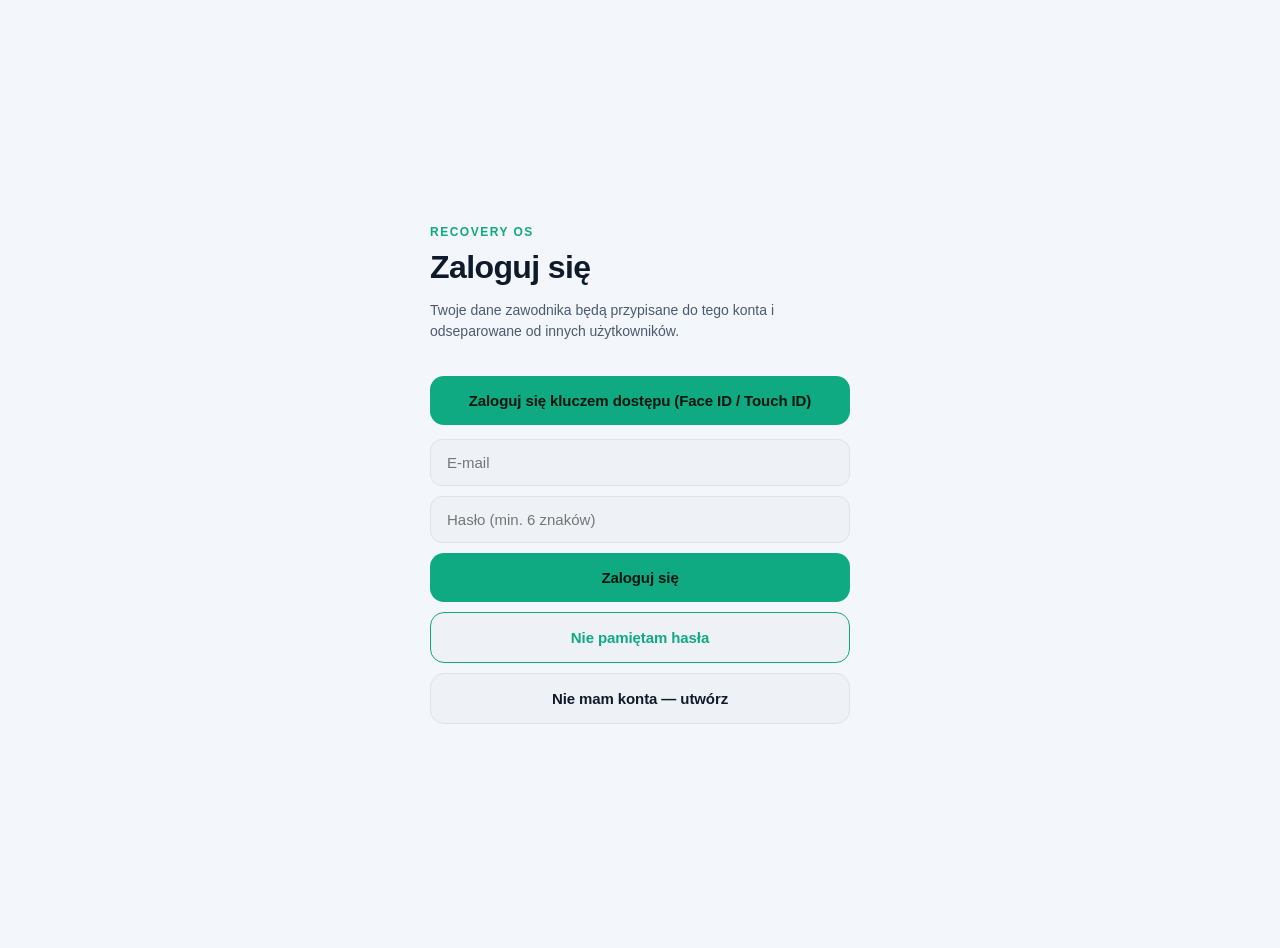
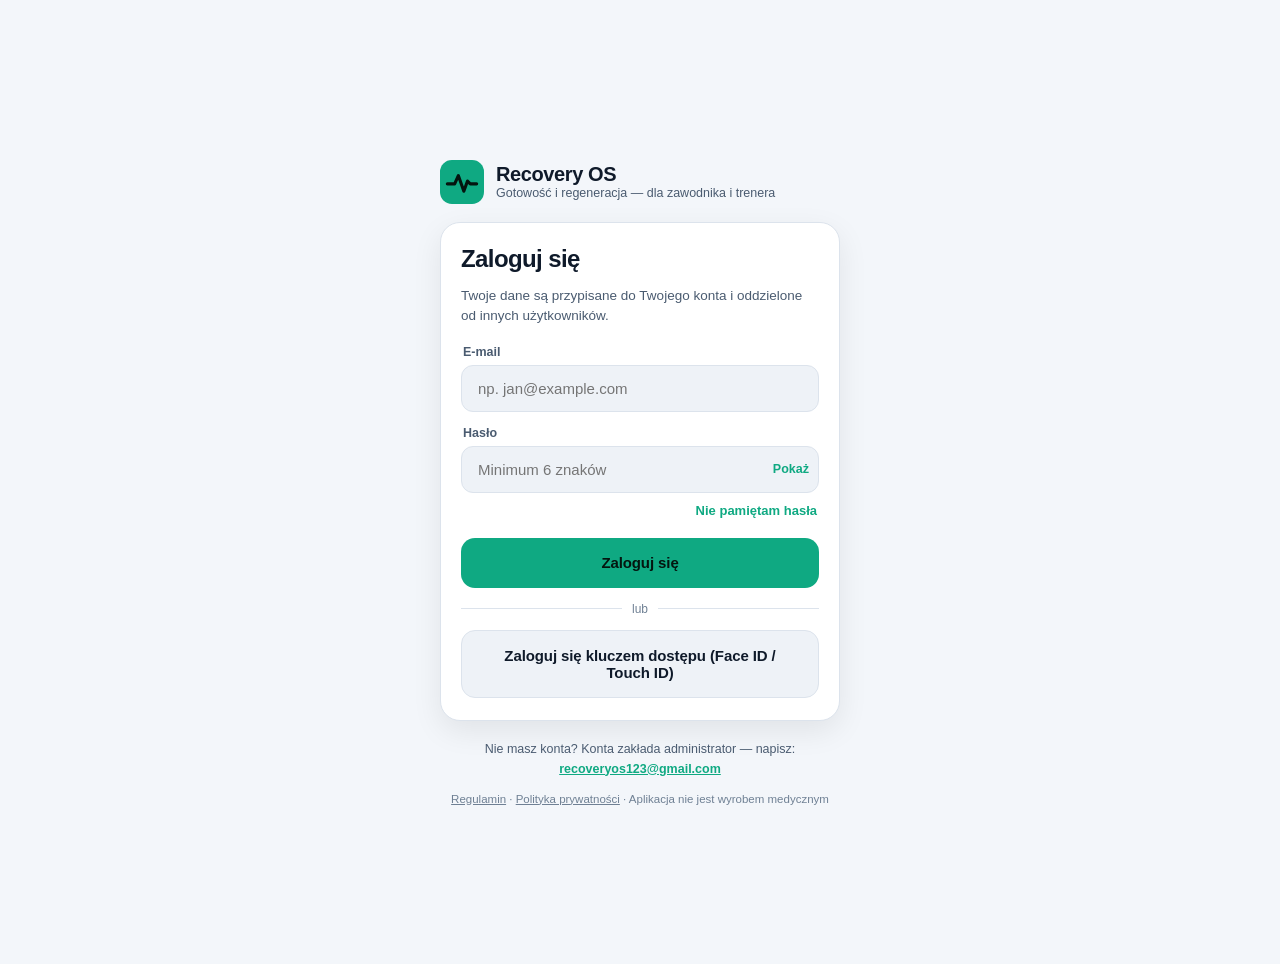
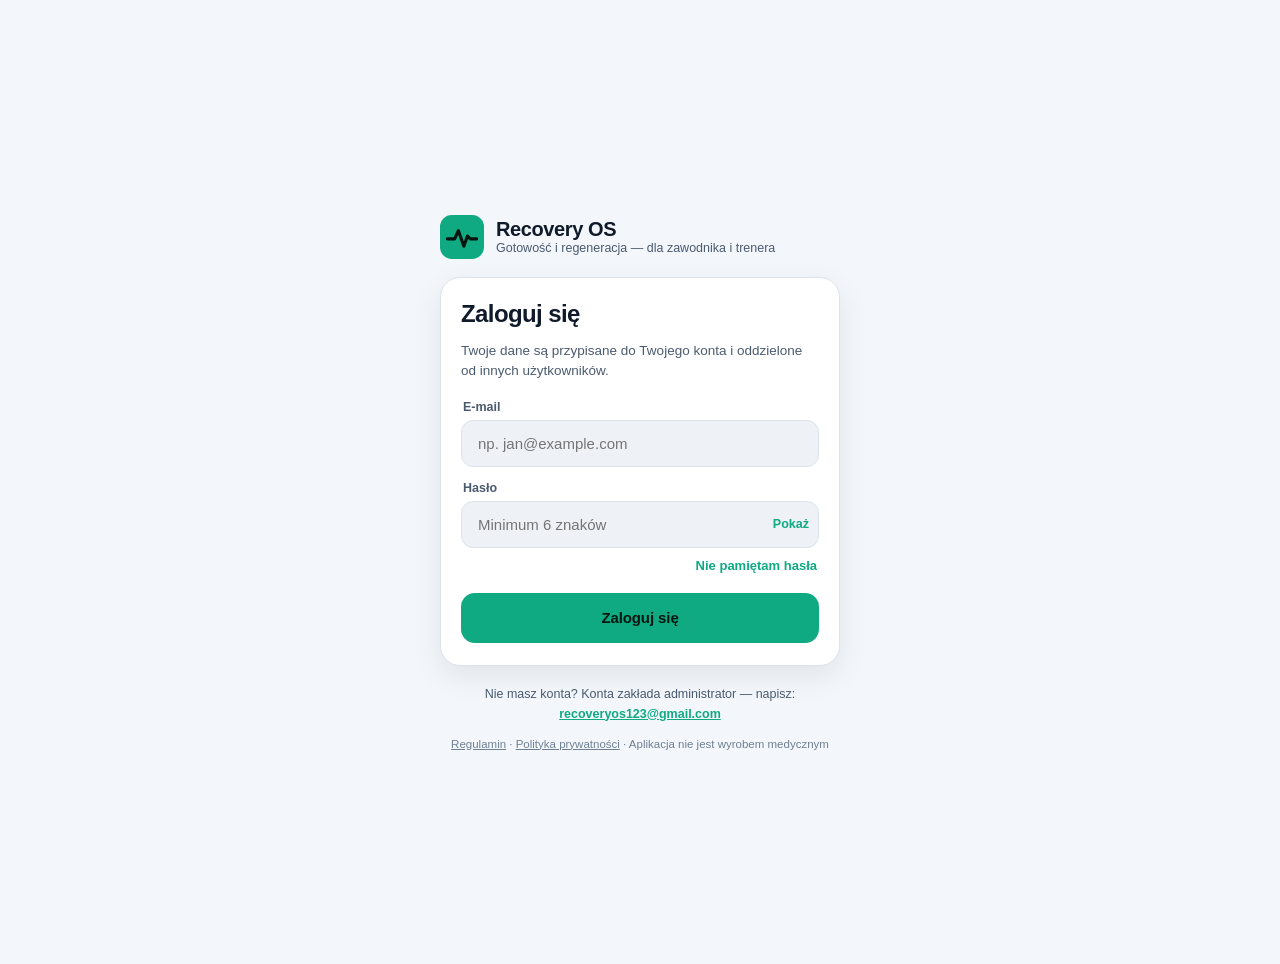
